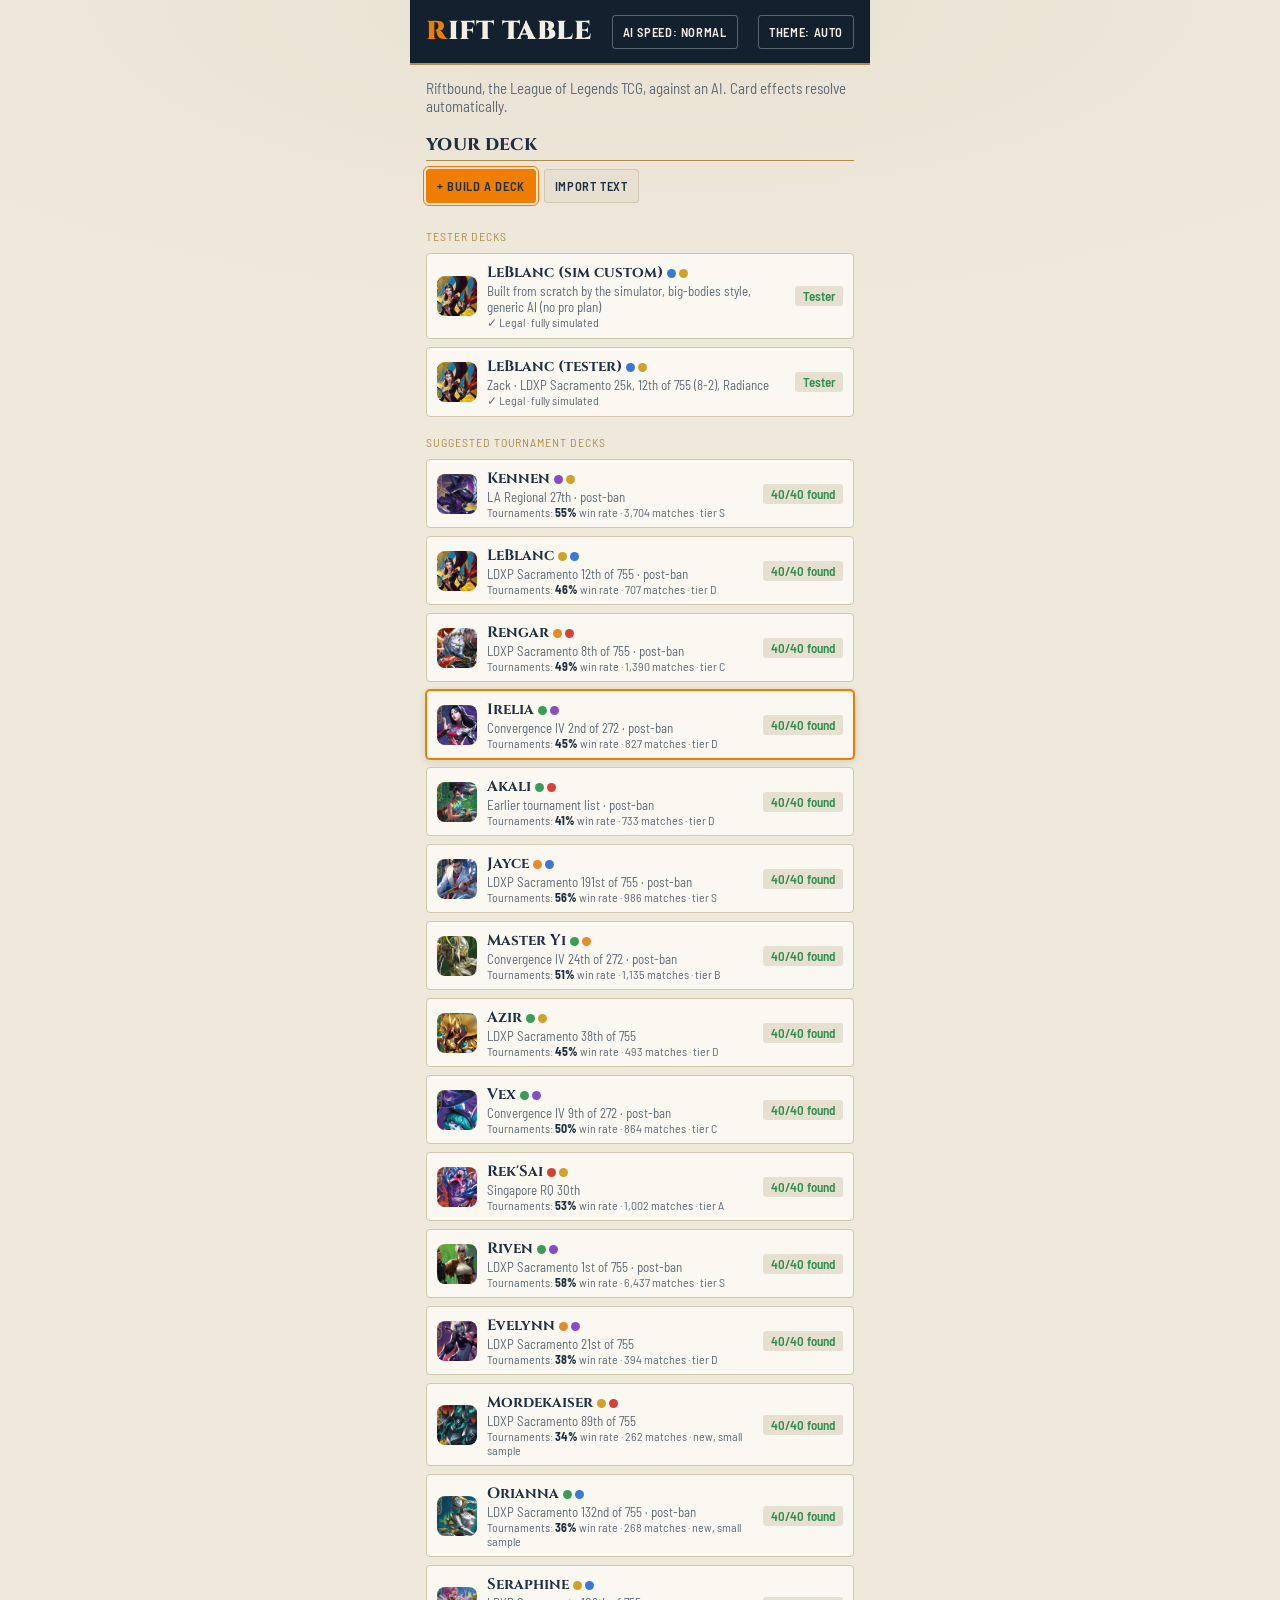
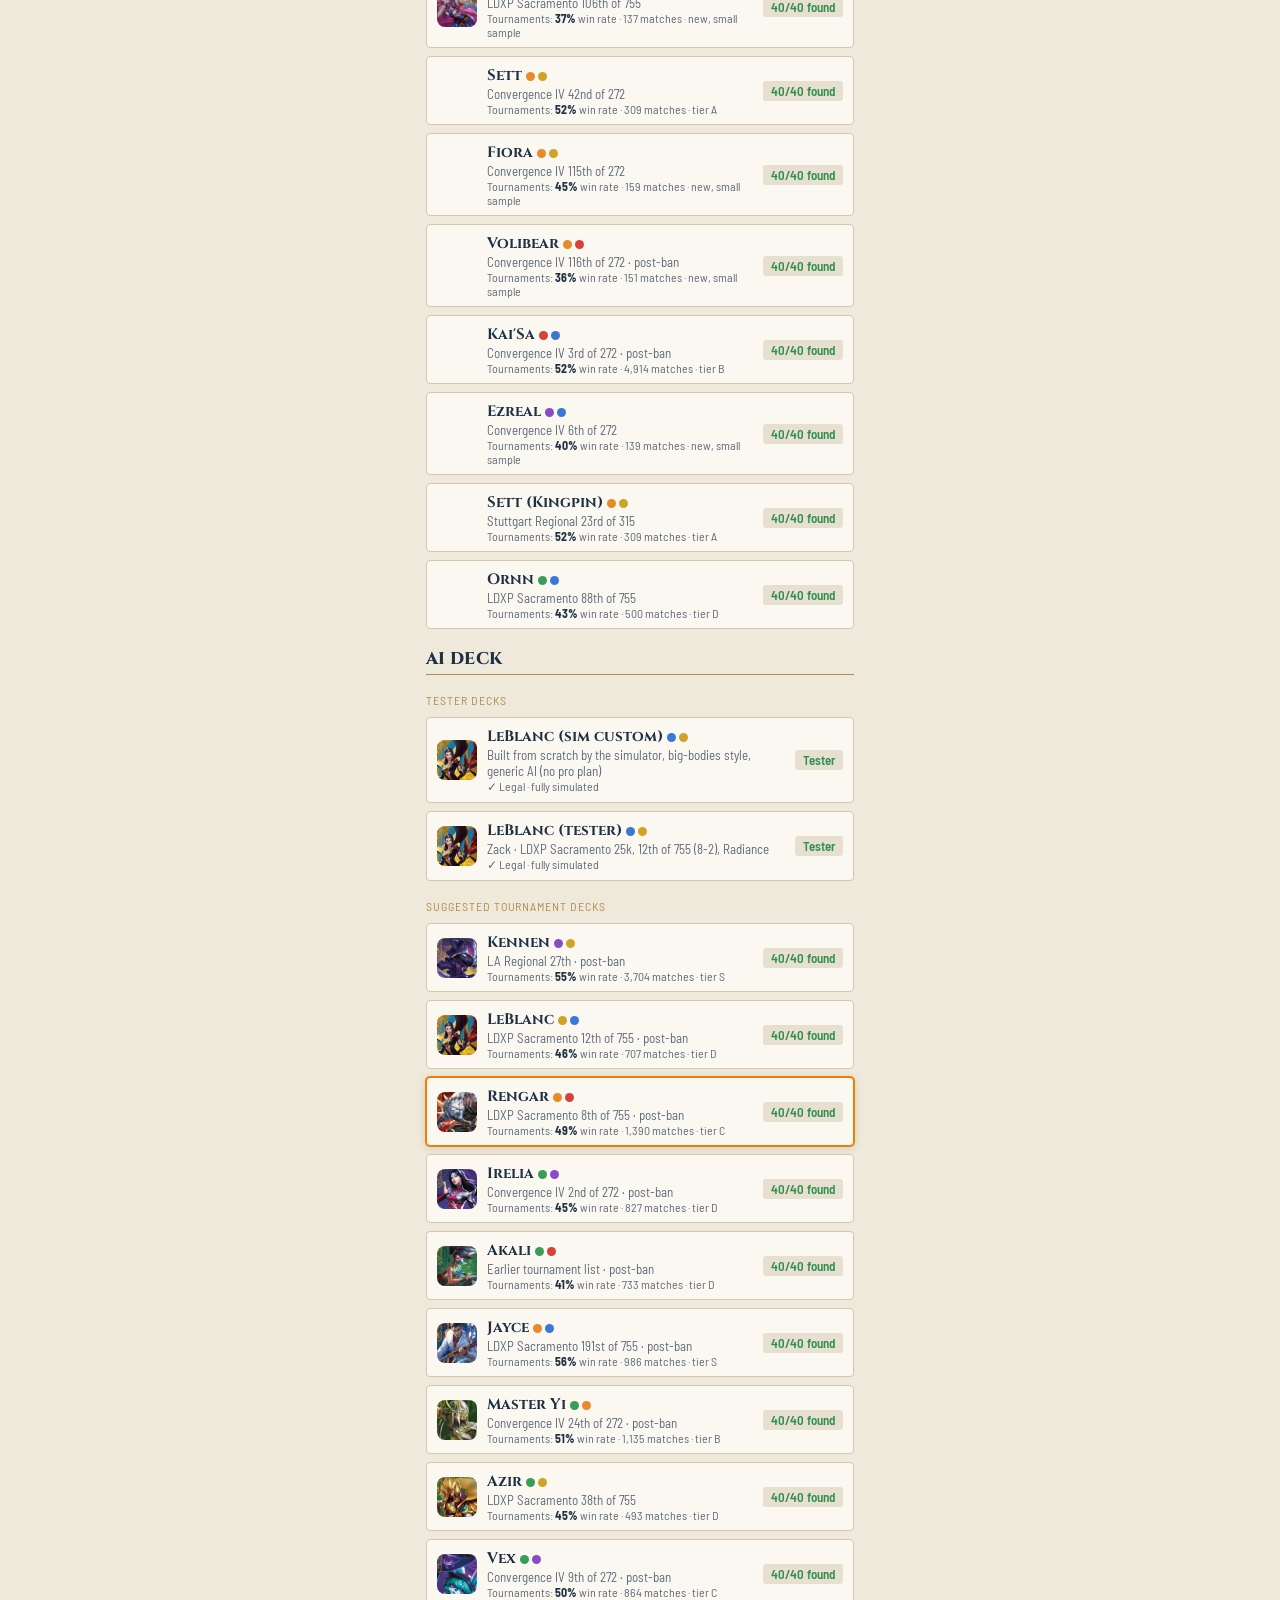
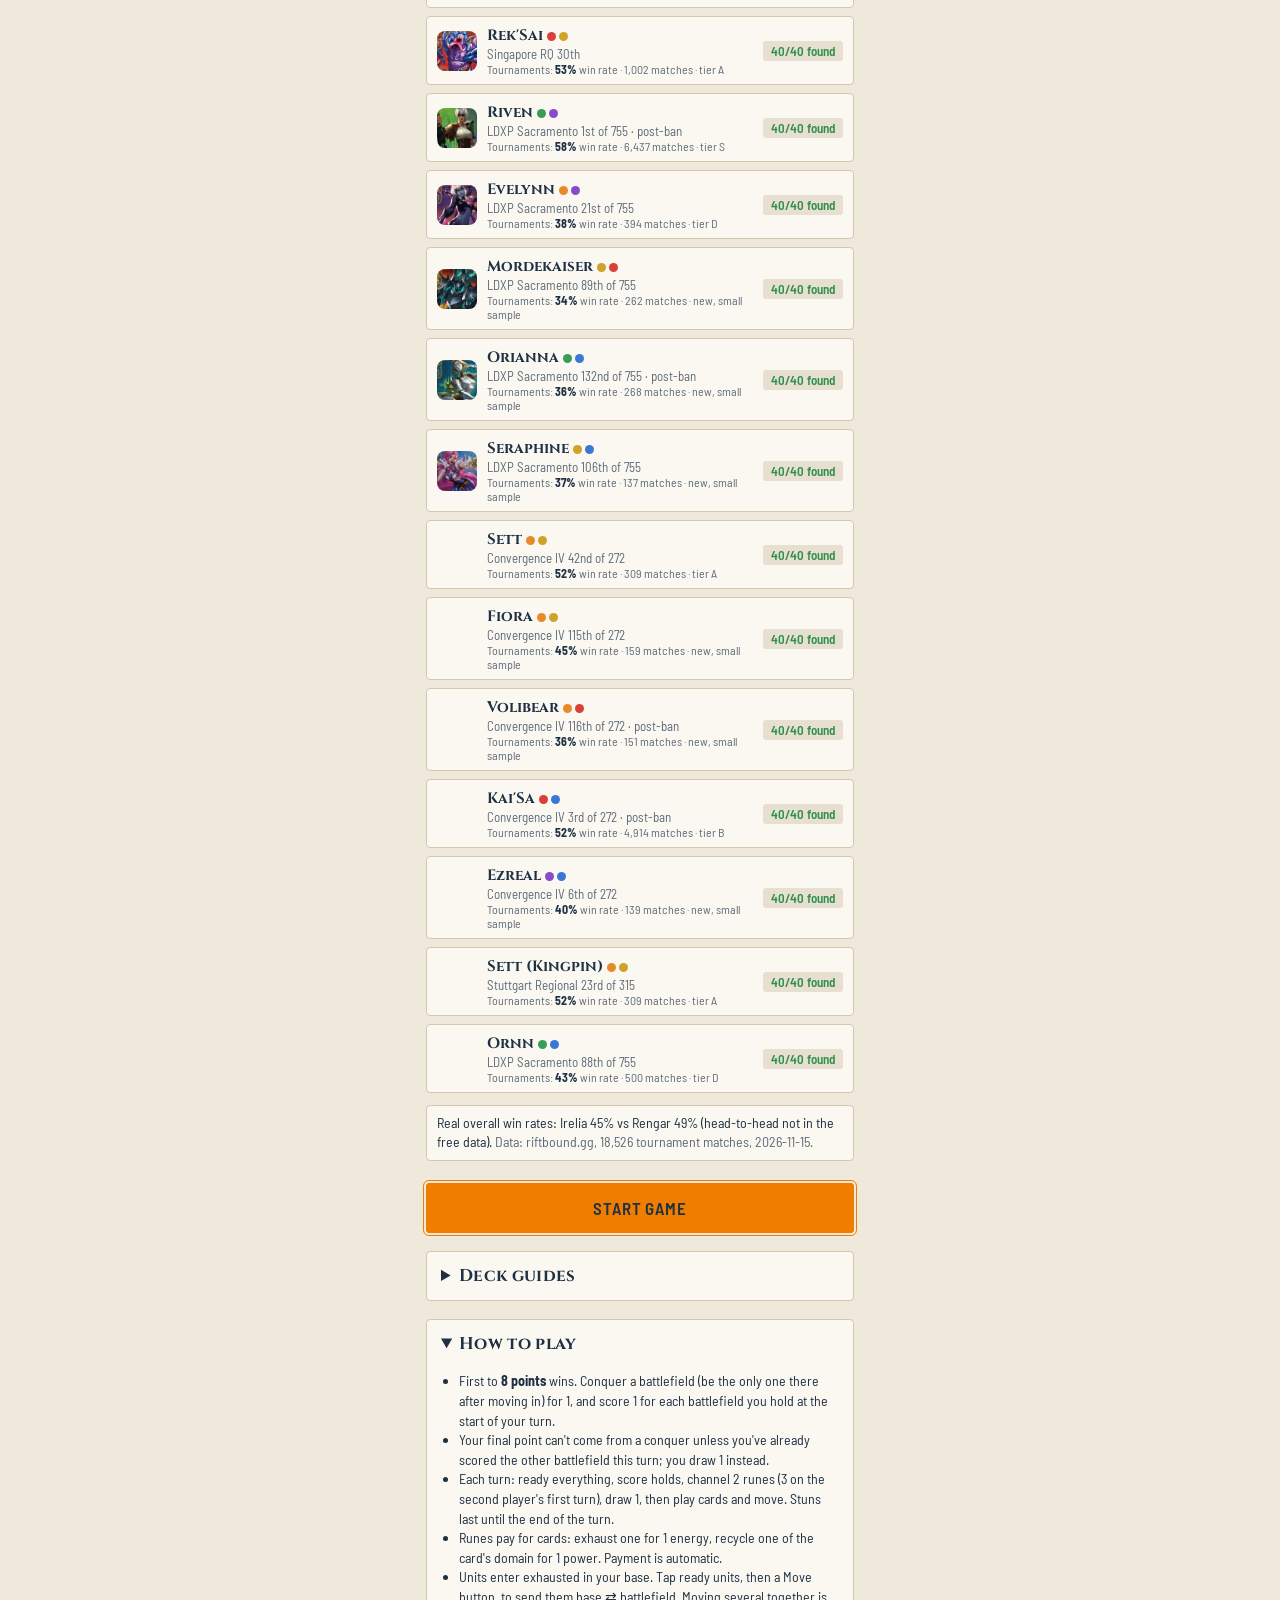
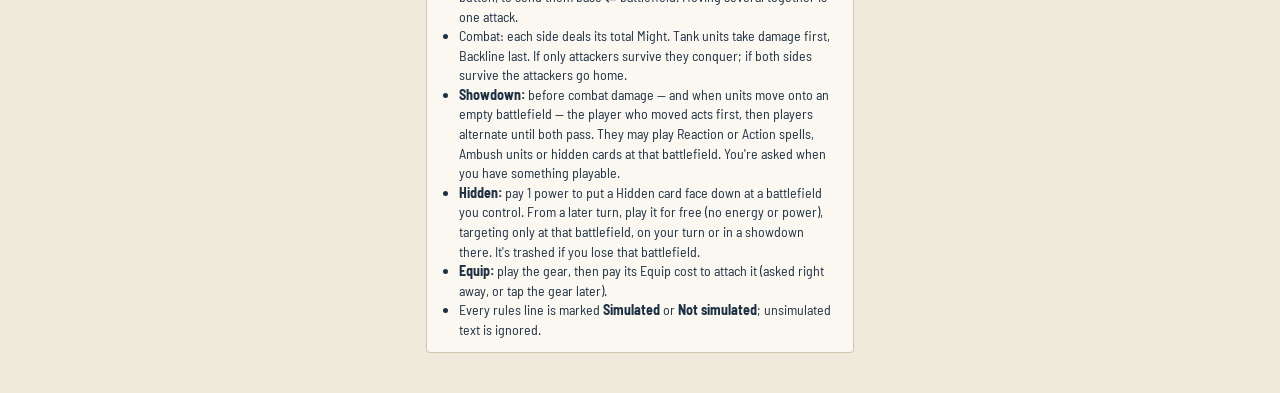
==== riftable.html @ 5464c09a "Pro guides: Ornn (new) and Vex (current list)" ====
<!doctype html>
<html lang="en">
<head>
<meta charset="utf-8">
<meta name="viewport" content="width=device-width, initial-scale=1, viewport-fit=cover">
<meta name="color-scheme" content="light dark">
<title>Rift Table</title>
<link rel="preconnect" href="https://fonts.googleapis.com">
<link rel="preconnect" href="https://fonts.gstatic.com" crossorigin>
<link href="https://fonts.googleapis.com/css2?family=Barlow+Semi+Condensed:wght@400;500;600;700&family=Cinzel:wght@600;700;800;900&display=swap" rel="stylesheet">
<style>
:root {
  /* Light: parchment with Riftbound navy ink, orange call-to-action, LoL gold trim */
  --bg: #efe9dc; --panel: #fbf8f1; --panel2: #e7dfcf; --ink: #1e3043; --muted: #5d6b78; --line: #d3c7ae;
  --me: #0f8a9c; --ai: #c8324f; --accent: #ef7d00; --gold: #b08d4a; --cta-ink: #1e3043; --good: #2f8f4e; --bad: #c0392b;
  --head: #13212e; --head-ink: #f4efe4; --shadow: 0 2px 10px rgba(14,30,45,.14);
  --fury: #d8413a; --calm: #3a9d57; --mind: #3b78d6; --body: #e88a2a; --chaos: #8a4bc8; --order: #cfa22a; --colorless: #8a8f98;
}
@media (prefers-color-scheme: dark) {
  :root:not([data-theme="light"]) {
    --bg: #032c3f; --panel: #0a3a52; --panel2: #10475f; --ink: #f4f1ea; --muted: #9db6c3; --line: #22566f;
    --me: #39c6dc; --ai: #f0566f; --accent: #ef7d00; --gold: #c8aa6e; --cta-ink: #1e3043; --head: #111111; --head-ink: #f9f9f9;
    --shadow: 0 2px 14px rgba(0,0,0,.45);
  }
}
:root[data-theme="dark"] {
  --bg: #032c3f; --panel: #0a3a52; --panel2: #10475f; --ink: #f4f1ea; --muted: #9db6c3; --line: #22566f;
  --me: #39c6dc; --ai: #f0566f; --accent: #ef7d00; --gold: #c8aa6e; --cta-ink: #1e3043; --head: #111111; --head-ink: #f9f9f9;
  --shadow: 0 2px 14px rgba(0,0,0,.45);
}
* { box-sizing: border-box; -webkit-tap-highlight-color: transparent; }
html, body { margin: 0; height: 100%; background: var(--bg); color: var(--ink); }
body { font-family: 'Barlow Semi Condensed', system-ui, sans-serif; font-size: 15px; overscroll-behavior: none; }
h1, h2, h3, .serif { font-family: 'Cinzel', Georgia, serif; font-weight: 800; margin: 0; text-transform: uppercase; letter-spacing: .02em; }
button { font: inherit; color: inherit; cursor: pointer; }
.hidden { display: none !important; }

/* ---------- menu ---------- */
#menu { max-width: 460px; margin: 0 auto; padding: 20px 16px 40px; }
#menu header { display: flex; align-items: center; justify-content: space-between; margin-bottom: 4px; }
#menu h1 { font-size: 34px; letter-spacing: .5px; }
#menu .sub { color: var(--muted); margin: 0 0 18px; }
#menu h2 { font-size: 19px; margin: 18px 0 8px; }
.decks { display: grid; gap: 8px; }
.deck { display: flex; align-items: center; gap: 10px; width: 100%; text-align: left; background: var(--panel); border: 2px solid var(--line); border-radius: 12px; padding: 8px 10px; }
.deck[aria-pressed="true"] { border-color: var(--accent); box-shadow: var(--shadow); }
.deck .thumb { width: 40px; height: 40px; border-radius: 8px; overflow: hidden; flex: none; }
.deck .thumb svg { width: 100%; height: 100%; display: block; }
.deck .info { flex: 1; min-width: 0; }
.deck .nm { font-weight: 700; font-size: 16px; }
.deck .lb, .fixnote { display: block; }
.deck .lb { color: var(--muted); font-size: 13px; }
.deck .ct { font-size: 13px; font-weight: 600; padding: 2px 8px; border-radius: 99px; background: var(--panel2); white-space: nowrap; }
.deck .ct.ok { color: var(--good); }
.dots { display: inline-flex; gap: 3px; vertical-align: middle; margin-left: 4px; }
.dots i { width: 9px; height: 9px; border-radius: 50%; display: inline-block; }
.btn { border: 0; border-radius: 10px; padding: 10px 14px; background: var(--panel2); font-weight: 600; min-height: 42px; }
.btn.primary { background: var(--accent); color: #1b1408; }
.btn.danger { background: var(--ai); color: #fff; }
.btn.me { background: var(--me); color: #fff; }
.btn:disabled { opacity: .45; }
.btn.small { min-height: 34px; padding: 6px 10px; font-size: 14px; }
#start { width: 100%; margin-top: 18px; font-size: 18px; min-height: 50px; }
.rules { background: var(--panel); border: 1px solid var(--line); border-radius: 12px; padding: 4px 14px; margin-top: 18px; font-size: 14px; line-height: 1.4; }
.rules ul { padding-left: 18px; margin: 8px 0; }
.rules summary { font-family: 'Cinzel', serif; font-size: 17px; padding: 8px 0; cursor: pointer; }
.fixnote { font-size: 12px; color: var(--muted); margin-top: 2px; }
#theme { min-height: 34px; }

/* ---------- game ---------- */
#game { height: 100dvh; display: flex; flex-direction: column; max-width: 520px; margin: 0 auto; }
.board { flex: 1; overflow-y: auto; padding: 6px 8px 4px; display: flex; flex-direction: column; gap: 5px; }
.strip { display: flex; align-items: center; gap: 8px; background: var(--panel); border-radius: 10px; padding: 5px 8px; border-left: 4px solid var(--c); font-size: 13px; }
.strip.ai { --c: var(--ai); } .strip.me { --c: var(--me); }
.strip .who { font-family: 'Cinzel', serif; font-size: 15px; flex: 1; min-width: 0; white-space: nowrap; overflow: hidden; text-overflow: ellipsis; }
.strip .stat { color: var(--muted); white-space: nowrap; }
.strip .stat b { color: var(--ink); }
.strip.active { box-shadow: 0 0 0 2px var(--c) inset; }
.pips { display: inline-flex; gap: 2px; }
.pips i { width: 9px; height: 9px; transform: rotate(45deg); border: 1.5px solid var(--c); display: inline-block; margin: 0 1px; }
.pips i.on { background: var(--c); }
.runes { display: flex; gap: 4px; align-items: center; min-height: 16px; padding: 0 4px; flex-wrap: wrap; }
.runes i { width: 13px; height: 13px; border-radius: 50%; display: inline-block; border: 2.5px solid var(--rc); background: var(--rc); }
.runes i.ex { background: transparent; }
.runes .lbl { font-size: 11px; color: var(--muted); margin-right: 2px; }
.zone { background: var(--panel); border-radius: 10px; padding: 4px 6px; min-height: 66px; border: 1px dashed var(--line); }
.zone .zl { font-size: 11px; color: var(--muted); text-transform: uppercase; letter-spacing: .6px; display: flex; justify-content: space-between; }
.row { display: flex; gap: 4px; flex-wrap: wrap; min-height: 50px; align-items: flex-start; }
.bfs { display: grid; grid-template-columns: 1fr 1fr; gap: 6px; }
.bf { background: var(--panel); border-radius: 12px; border: 3px solid var(--line); padding: 4px; display: flex; flex-direction: column; min-height: 170px; position: relative; }
.bf.c0 { border-color: var(--me); } .bf.c1 { border-color: var(--ai); }
.bf .bh { display: flex; align-items: center; gap: 5px; padding: 2px 2px 4px; border-bottom: 1px solid var(--line); }
.bf .bh .art { width: 22px; height: 22px; border-radius: 5px; overflow: hidden; flex: none; }
.bf .bh .art svg { width: 100%; height: 100%; display: block; }
.bf .bh .t { font-family: 'Cinzel', serif; font-size: 13px; line-height: 1.05; flex: 1; min-width: 0; overflow: hidden; text-overflow: ellipsis; white-space: nowrap; }
.bf .half { flex: 1; display: flex; flex-wrap: wrap; gap: 3px; align-content: flex-start; padding: 3px 0; min-height: 56px; }
.bf .half.mine { border-top: 1px dashed var(--line); align-content: flex-end; }
.bf .own { font-size: 10px; text-transform: uppercase; letter-spacing: .5px; padding: 1px 5px; border-radius: 99px; color: #fff; background: var(--muted); }
.bf.c0 .own { background: var(--me); } .bf.c1 .own { background: var(--ai); }
.bf.target, .bf.dest { animation: pulse 1s infinite; }

/* units */
.u { width: 50px; height: 58px; border-radius: 7px; position: relative; overflow: hidden; border: 2px solid var(--uc); background: var(--panel2); flex: none; transition: transform .15s; }
.u.mine { --uc: var(--me); } .u.theirs { --uc: var(--ai); }
.u .art { position: absolute; inset: 0; opacity: .9; }
.u .art svg { width: 100%; height: 100%; display: block; }
.u .nm { position: absolute; left: 0; right: 0; bottom: 0; font-size: 10px; line-height: 1.05; padding: 1px 2px 2px; background: rgba(0,0,0,.62); color: #fff; font-weight: 600; text-align: center; white-space: nowrap; overflow: hidden; text-overflow: ellipsis; }
.u .mt { position: absolute; right: 2px; top: 2px; background: #fff; color: #111; font-weight: 700; font-size: 13px; min-width: 18px; height: 18px; border-radius: 9px; text-align: center; line-height: 18px; padding: 0 3px; box-shadow: 0 1px 2px rgba(0,0,0,.4); }
.u .mt.up { background: #c9f2d3; } .u .mt.down { background: #f6c9c9; }
.u .dm { position: absolute; left: 2px; top: 2px; background: var(--bad); color: #fff; font-size: 11px; font-weight: 700; border-radius: 6px; padding: 0 3px; line-height: 15px; }
.u .fl { position: absolute; left: 2px; top: 19px; font-size: 11px; line-height: 1; display: flex; flex-direction: column; gap: 1px; }
.u .fl span { background: rgba(0,0,0,.6); color: #fff; border-radius: 4px; padding: 1px 2px; }
.u.ex { filter: saturate(.35) brightness(.8); transform: rotate(7deg) scale(.94); }
.u.sel { box-shadow: 0 0 0 3px var(--accent); transform: translateY(-3px); }
.u.target { animation: pulse 1s infinite; }
.gear { height: 24px; padding: 0 6px; border-radius: 6px; font-size: 11px; display: inline-flex; align-items: center; background: var(--panel2); border: 1px solid var(--line); }
@keyframes pulse { 0%,100% { box-shadow: 0 0 0 2px var(--accent); } 50% { box-shadow: 0 0 0 5px var(--accent), 0 0 14px var(--accent); } }

.legrow { display: flex; gap: 6px; }
.legbtn, .champ { flex: 1; display: flex; align-items: center; gap: 6px; background: var(--panel); border: 1px solid var(--line); border-radius: 10px; padding: 4px 6px; min-height: 42px; text-align: left; }
.legbtn .art, .champ .art { width: 30px; height: 30px; border-radius: 6px; overflow: hidden; flex: none; }
.legbtn .art svg, .champ .art svg { width: 100%; height: 100%; display: block; }
.legbtn .t, .champ .t { font-size: 13px; line-height: 1.1; min-width: 0; }
.legbtn .t b, .champ .t b { display: block; white-space: nowrap; overflow: hidden; text-overflow: ellipsis; }
.legbtn .t small, .champ .t small { color: var(--muted); }
.legbtn.ex { opacity: .55; }
.legbtn.can { border-color: var(--accent); }
.champ.empty { opacity: .5; }
.ticker { font-size: 13px; color: var(--muted); white-space: nowrap; overflow: hidden; text-overflow: ellipsis; padding: 0 4px; min-height: 18px; }

/* hand */
.hand { display: flex; gap: 6px; overflow-x: auto; padding: 6px 8px; background: var(--panel); border-top: 1px solid var(--line); scroll-snap-type: x proximity; min-height: 132px; }
.card { width: 84px; height: 118px; flex: none; border-radius: 9px; overflow: hidden; position: relative; background: var(--panel2); border: 2px solid var(--line); scroll-snap-align: start; padding: 0; text-align: left; }
.card.can { border-color: var(--accent); box-shadow: 0 0 8px color-mix(in srgb, var(--accent) 60%, transparent); }
.card .art { height: 58px; }
.card .art svg { width: 100%; height: 100%; display: block; }
.card .cost { position: absolute; left: 3px; top: 3px; width: 22px; height: 22px; border-radius: 50%; background: #fff; color: #111; font-weight: 700; text-align: center; line-height: 22px; font-size: 14px; box-shadow: 0 1px 3px rgba(0,0,0,.4); }
.card .pw { position: absolute; left: 6px; top: 27px; display: flex; flex-direction: column; gap: 2px; }
.card .pw i { width: 10px; height: 10px; border-radius: 50%; border: 1.5px solid #fff; display: block; }
.card .nm { font-size: 12px; font-weight: 700; line-height: 1.1; padding: 3px 5px 0; height: 30px; overflow: hidden; }
.card .ty { font-size: 10px; color: var(--muted); padding: 0 5px; text-transform: uppercase; letter-spacing: .4px; }
.card .mt { position: absolute; right: 4px; bottom: 4px; font-weight: 700; font-size: 14px; }
.hand .empty { color: var(--muted); align-self: center; padding: 0 8px; }

/* action bar */
.actions { display: flex; gap: 6px; padding: 6px 8px calc(6px + env(safe-area-inset-bottom)); background: var(--panel); border-top: 1px solid var(--line); align-items: center; min-height: 56px; }
.actions .msg { flex: 1; font-size: 14px; line-height: 1.15; min-width: 0; }
.actions .grow { flex: 1; }
.actions .scroll { display: flex; gap: 6px; overflow-x: auto; flex: 1; }
.actions .scroll .btn { white-space: nowrap; }

/* sheet */
#scrim { position: fixed; inset: 0; background: rgba(0,0,0,.42); z-index: 20; }
#sheet { position: fixed; left: 0; right: 0; bottom: 0; z-index: 21; max-width: 520px; margin: 0 auto; background: var(--panel); border-radius: 18px 18px 0 0; box-shadow: 0 -6px 30px rgba(0,0,0,.3); max-height: 82dvh; display: flex; flex-direction: column; animation: up .18s ease-out; }
@keyframes up { from { transform: translateY(40px); opacity: .4; } }
#sheet .grab { width: 40px; height: 4px; background: var(--line); border-radius: 2px; margin: 8px auto 2px; }
#sheet .body { overflow-y: auto; padding: 4px 16px 16px; }
#sheet .foot { display: flex; gap: 8px; padding: 10px 16px calc(12px + env(safe-area-inset-bottom)); border-top: 1px solid var(--line); flex-wrap: wrap; }
#sheet .foot .btn { flex: 1; }
#sheet h2 { font-size: 22px; margin: 6px 0 4px; }
.banner { height: 70px; border-radius: 10px; overflow: hidden; margin: 6px 0 8px; }
.banner svg { width: 100%; height: 100%; display: block; }
.chips { display: flex; gap: 5px; flex-wrap: wrap; margin: 4px 0; }
.chip { font-size: 12px; padding: 2px 8px; border-radius: 99px; background: var(--panel2); font-weight: 600; }
.chip.dom { color: #fff; background: var(--dc); }
.stats { display: grid; grid-template-columns: repeat(3, 1fr); gap: 6px; margin: 8px 0; }
.stats div { background: var(--panel2); border-radius: 8px; padding: 6px; text-align: center; }
.stats b { display: block; font-size: 20px; }
.stats small { color: var(--muted); font-size: 11px; text-transform: uppercase; letter-spacing: .5px; }
.lines { list-style: none; padding: 0; margin: 8px 0 0; display: grid; gap: 6px; }
.lines li { background: var(--panel2); border-radius: 8px; padding: 7px 9px; font-size: 14px; line-height: 1.3; border-left: 4px solid var(--good); }
.lines li.no { border-left-color: var(--muted); opacity: .85; }
.lines .tag { display: inline-block; font-size: 10px; font-weight: 700; text-transform: uppercase; letter-spacing: .5px; color: var(--good); margin-bottom: 2px; }
.lines li.no .tag { color: var(--muted); }
.why { color: var(--bad); font-weight: 600; font-size: 14px; width: 100%; }
.loglist { font-size: 14px; line-height: 1.35; }
.loglist div { padding: 3px 0 3px 8px; border-left: 3px solid var(--line); }
.loglist div.p0 { border-left-color: var(--me); }
.loglist div.p1 { border-left-color: var(--ai); }
.loglist div.turn { font-family: 'Cinzel', serif; color: var(--muted); border: 0; padding: 8px 0 2px; }
.kv { display: grid; grid-template-columns: auto 1fr; gap: 3px 10px; font-size: 14px; margin: 6px 0; }
.kv span:nth-child(odd) { color: var(--muted); }

/* end screen */
#end { position: fixed; inset: 0; z-index: 30; background: rgba(0,0,0,.6); display: flex; align-items: center; justify-content: center; padding: 16px; }
#end .box { background: var(--panel); border-radius: 18px; padding: 24px 20px; width: 100%; max-width: 360px; text-align: center; box-shadow: var(--shadow); }
#end h2 { font-size: 36px; margin-bottom: 4px; }
#end p { color: var(--muted); margin: 6px 0 18px; }
#end .btn { width: 100%; margin-top: 8px; }
.gear.ex { opacity: .5; }
.u.can { box-shadow: 0 0 0 2px var(--accent), 0 0 10px var(--accent); }
.gear.can { border-color: var(--accent); box-shadow: 0 0 8px var(--accent); }
.fullcard { margin: 8px auto; max-width: 240px; }
.fullcard.land { max-width: 340px; }
.fullcard img { width: 100%; display: block; border-radius: 10px; box-shadow: var(--shadow); }
.u .art img, .card .art img { filter: saturate(1.05); }
.u.hid { border-style: dashed; }
.u.back { background: repeating-linear-gradient(45deg, var(--panel2), var(--panel2) 5px, var(--line) 5px, var(--line) 10px); }
.card .cost.cheap { background: #c9f2d3; }
/* empowered */
:root { --emp: #a259ff; }
.u.emp { border-color: var(--emp); box-shadow: 0 0 0 2px var(--emp), 0 0 10px var(--emp); }
.legbtn.emp { border: 2px solid var(--emp); box-shadow: 0 0 12px var(--emp); }
.legbtn.emp .t small { color: var(--emp); font-weight: 700; }
.strip .empc { border: 0; background: transparent; padding: 0 2px; color: var(--muted); font: inherit; }
.strip .empc.on { color: var(--emp); }
.strip .empc.on b { color: var(--emp); }
.chip.empchip { background: var(--emp); color: #fff; }
.bf .bfx { font-size: 10.5px; line-height: 1.2; max-height: 2.4em; margin: 2px 2px 3px; color: var(--muted); padding: 0; display: -webkit-box; -webkit-line-clamp: 2; -webkit-box-orient: vertical; overflow: hidden; }
#toast { position: fixed; left: 50%; top: 10px; transform: translate(-50%, -80px); z-index: 40; max-width: 92vw; padding: 8px 14px; border-radius: 12px; background: var(--emp); color: #fff; font-weight: 600; font-size: 14px; box-shadow: var(--shadow); transition: transform .25s; pointer-events: none; text-align: center; }
#toast.show { transform: translate(-50%, 0); }
/* scores */
.strip .score { font-family: 'Cinzel', serif; font-size: 20px; color: var(--c); line-height: 1; }
.strip .score small { font-size: 12px; color: var(--muted); }
.bf .scored { display: flex; flex-wrap: wrap; gap: 3px; padding: 2px 0; min-height: 0; }
.bf .sc { font-size: 10px; font-weight: 700; padding: 1px 5px; border-radius: 99px; color: #fff; }
.bf .sc.p0 { background: var(--me); } .bf .sc.p1 { background: var(--ai); }
.bf .sc.hint { background: transparent; color: var(--muted); font-weight: 600; padding: 0 2px; }
#toast.pts.p0 { background: var(--me); } #toast.pts.p1 { background: var(--ai); }
#toast div + div { margin-top: 3px; padding-top: 3px; border-top: 1px solid rgba(255,255,255,.35); }
/* combat report */
.cgrid { display: grid; grid-template-columns: 1fr 1fr; gap: 8px; }
.cside { background: var(--panel2); border-radius: 10px; padding: 6px 8px; border-top: 4px solid var(--c); }
.cside.me { --c: var(--me); } .cside.ai { --c: var(--ai); }
.cside .ch { font-weight: 700; font-size: 13px; margin-bottom: 4px; }
.crow { display: grid; grid-template-columns: 1fr auto auto; gap: 0 6px; font-size: 13px; padding: 3px 0; border-bottom: 1px dashed var(--line); align-items: baseline; }
.crow .cn { grid-column: 1 / -1; font-weight: 600; white-space: nowrap; overflow: hidden; text-overflow: ellipsis; }
.crow .cm::before { content: 'Might '; color: var(--muted); font-size: 11px; }
.crow .ct { color: var(--bad); font-weight: 700; }
.crow .cd { color: var(--good); font-size: 12px; }
.crow.died .cn { text-decoration: line-through; opacity: .7; }
.crow.died .cd { color: var(--bad); font-weight: 700; }
.ctot { font-size: 13px; margin-top: 4px; }
.ctot b { font-size: 18px; color: var(--c); }
.cres { margin-top: 10px; padding: 10px 12px; border-radius: 10px; background: var(--panel2); font-weight: 700; font-size: 15px; text-align: center; }
.cres.me { background: var(--me); color: #fff; } .cres.ai { background: var(--ai); color: #fff; }
.cpts { text-align: center; margin-top: 8px; font-size: 15px; }
/* keyword badges */
.u .fl { top: 20px; left: 1px; gap: 1px; }
.u .fl .kb { font-size: 8.5px; font-weight: 800; letter-spacing: .2px; line-height: 1; padding: 1.5px 2px; border-radius: 3px; background: rgba(0,0,0,.72); color: #fff; }
.kb { display: inline-block; font-size: 10px; font-weight: 800; padding: 2px 5px; border-radius: 4px; background: var(--muted); color: #fff; letter-spacing: .3px; }
.kb.asl { background: #d8413a !important; } .kb.sh { background: #3b78d6 !important; } .kb.tank { background: #6b5b3e !important; }
.kb.stun { background: #e0b04a !important; color: #1b1408 !important; } .kb.buff, .kb.up { background: #2f8f4e !important; } .kb.down { background: #9b2d2d !important; }
.kb.gear { background: #8a6d3b !important; } .kb.emp { background: var(--emp) !important; } .kb.dfl, .kb.gank, .kb.back { background: #555a66 !important; }
.u .fl .kb.more { background: rgba(0,0,0,.72) !important; }
.khs { display: grid; gap: 4px; margin: 6px 0; font-size: 13px; }
.kh .kb { margin-right: 4px; }
.fp { font-size: 12px; padding: 1px 5px; border-radius: 6px; margin-left: 4px; background: rgba(0,0,0,.25); }
.fp.good { background: #2f8f4e; } .fp.bad { background: #9b2d2d; } .fp.even { background: #8a6d3b; }
#end .tips { text-align: left; background: var(--panel2); border-radius: 10px; padding: 8px 12px; margin: 0 0 12px; font-size: 14px; line-height: 1.35; }
#end .tips ul { margin: 4px 0 0; padding-left: 18px; }
#end .tips li { margin: 3px 0; }
.strip .xpc { border: 0; background: transparent; padding: 0 2px; color: var(--muted); font: inherit; white-space: nowrap; }
.strip .xpc.on, .strip .xpc.on b { color: #c98a00; }
.strip .xpc small { font-size: 11px; color: var(--muted); }
#toast.xp { background: #c98a00; }
#end .box { max-height: 92dvh; overflow-y: auto; }
#end .moments { list-style: none; padding: 0; margin: 6px 0 0; display: grid; gap: 6px; }
#end .moments li { display: grid; grid-template-columns: auto auto 1fr; gap: 6px; align-items: start; font-size: 13.5px; line-height: 1.3; }
#end .moments .tn { font-weight: 800; font-size: 11px; background: var(--line); border-radius: 5px; padding: 1px 5px; margin-top: 1px; }
#end .moments .ic { font-weight: 800; }
#end .moments li.bad .ic { color: var(--bad); } #end .moments li.good .ic { color: var(--good); } #end .moments li.tip .ic { color: var(--accent); }
.deck .real { display: block; font-size: 12px; color: var(--muted); }
.deck .real b { color: var(--ink); }
#menu .matchup { font-size: 14px; line-height: 1.35; background: var(--panel); border: 1px solid var(--line); border-radius: 10px; padding: 8px 10px; margin: 12px 0 0; }
.guide { font-size: 14px; line-height: 1.4; margin: 6px 0 12px; }
.guide .gh { display: flex; gap: 6px; align-items: center; flex-wrap: wrap; font-size: 16px; }
.guide p { margin: 6px 0; }
.guide .gk { display: flex; flex-wrap: wrap; gap: 4px; align-items: center; font-size: 13px; }
.guide ul { margin: 6px 0; padding-left: 18px; }
.guide .gai { font-size: 13px; color: var(--muted); }
.guide .gsrc { font-size: 11px; color: var(--muted); }
#guides details { border-top: 1px solid var(--line); }
.guide .gsec { border-top: 1px solid var(--line); margin: 4px 0; }
.guide .gsec > summary { font-family: 'Barlow Semi Condensed', sans-serif; font-weight: 600; font-size: 15px; padding: 6px 0; cursor: pointer; }
.guide .gmu { background: var(--panel2, rgba(127,127,127,.08)); border-radius: 8px; padding: 6px 8px; margin: 6px 0; font-size: 13.5px; }
.guide .gph { margin: 4px 0 8px; }
.guide .gph ol { margin: 4px 0; padding-left: 20px; }
.guide li.cur { font-weight: 600; }
.guide .tq { border-left: 2px solid var(--line); padding: 2px 0 2px 8px; margin: 4px 0; }
.guide .tqq { font-weight: 600; }
.guide .tb { display: flex; gap: 6px; align-items: flex-start; margin: 3px 0 0 2px; }
.guide .tb > .tq, .guide .tb > .tl { flex: 1; min-width: 0; }
.guide .tyes, .guide .tno { flex: none; font-size: 11px; font-weight: 700; border-radius: 6px; padding: 1px 5px; margin-top: 2px; }
.guide .tyes { background: rgba(46,160,67,.16); color: #2e8b47; }
.guide .tno { background: rgba(207,63,63,.14); color: #c24040; }
.guide .tl { background: rgba(127,127,127,.08); border-radius: 6px; padding: 3px 7px; }
#guides summary { font-family: 'Barlow Semi Condensed', sans-serif; font-weight: 600; font-size: 15px; padding: 7px 0; }

/* ---------- Riftbound-inspired skin: navy/teal panels, framed orange buttons, gold trim ---------- */
body { background: radial-gradient(120% 60% at 50% 0%, color-mix(in srgb, var(--panel2) 70%, var(--bg)) 0%, var(--bg) 60%) fixed, var(--bg); }
.btn { border-radius: 3px; text-transform: uppercase; letter-spacing: .05em; font-weight: 600; font-size: 14px; border: 1px solid var(--line); background: var(--panel2); }
.btn.primary { background: var(--accent); color: var(--cta-ink); border-color: var(--accent); outline: 1px solid var(--accent); outline-offset: 2px; }
.btn.small { font-size: 12.5px; }
#start { font-size: 17px; margin-top: 22px; }
#menu header { background: var(--head); color: var(--head-ink); margin: -20px -16px 14px; padding: 14px 16px; border-bottom: 2px solid var(--gold); }
#menu header h1 { font-size: 26px; font-weight: 900; color: var(--head-ink); }
#menu header h1::first-letter { color: var(--accent); }
#menu header .btn { background: transparent; color: var(--head-ink); border-color: rgba(255,255,255,.3); }
#menu h2 { font-size: 17px; font-weight: 800; color: var(--ink); border-bottom: 1px solid var(--gold); padding-bottom: 4px; }
.deck { border-radius: 4px; border: 1px solid var(--line); background: var(--panel); }
.deck[aria-pressed="true"] { border-color: var(--accent); box-shadow: 0 0 0 1px var(--accent), var(--shadow); }
.deck .nm { font-family: 'Cinzel', serif; font-weight: 700; font-size: 15px; }
.deck .ct { border-radius: 3px; }
.rules, #menu .matchup { border-radius: 4px; border-color: var(--line); }
.rules summary, #guides summary, .guide .gsec > summary { font-family: 'Cinzel', serif; font-weight: 700; letter-spacing: .02em; }
.chip { border-radius: 3px; text-transform: uppercase; letter-spacing: .04em; font-size: 11px; }
.strip { border-radius: 4px; border: 1px solid var(--line); border-left: 4px solid var(--c); }
.strip .who, .bf .bh .t { font-weight: 700; }
.zone { border-radius: 4px; }
.bf { border-radius: 6px; border-width: 2px; box-shadow: inset 0 0 0 1px color-mix(in srgb, var(--gold) 45%, transparent); }
.bf .bh { border-bottom-color: color-mix(in srgb, var(--gold) 55%, transparent); }
.bf .own { border-radius: 3px; }
.u { border-radius: 5px; }
.card { border-radius: 6px; border: 1px solid color-mix(in srgb, var(--gold) 60%, var(--line)); }
.card.can { border: 2px solid var(--accent); }
.card .nm { font-family: 'Cinzel', serif; font-size: 11px; }
.legbtn, .champ { border-radius: 4px; border-color: color-mix(in srgb, var(--gold) 55%, var(--line)); }
.hand, .actions { background: var(--head); color: var(--head-ink); border-top: 2px solid var(--gold); }
.actions .btn:not(.primary) { background: transparent; color: var(--head-ink); border-color: rgba(255,255,255,.28); }
.hand .card { color: var(--ink); }
#sheet { border-radius: 8px 8px 0 0; border-top: 2px solid var(--gold); }
#sheet h2 { font-size: 20px; }
#end .box { border-radius: 6px; border: 1px solid var(--gold); }
#end h2 { font-weight: 900; }
.guide .tyes { background: color-mix(in srgb, var(--good) 22%, transparent); color: var(--good); }
.guide .tno { background: color-mix(in srgb, var(--bad) 20%, transparent); color: var(--bad); }
.guide .tl { background: var(--panel2); border-left: 3px solid var(--accent); border-radius: 3px; }
.guide .tq { border-left-color: color-mix(in srgb, var(--gold) 60%, var(--line)); }
.guide .gmu { border-left: 3px solid var(--accent); border-radius: 3px; }

/* ---------- drag a unit ---------- */
.u.drag { touch-action: none; cursor: grab; }
.u.lifting { opacity: .3; filter: grayscale(.6); }
.u.ghost { position: fixed; z-index: 50; pointer-events: none; margin: 0; transform: scale(1.18) rotate(-4deg); box-shadow: 0 14px 28px rgba(0,0,0,.45), 0 0 0 2px var(--accent); transition: transform .12s ease-out; cursor: grabbing; }
.u.ghost.drop { transform: scale(.92); opacity: 0; transition: transform .16s ease-in, opacity .16s ease-in; }
.u.ghost.back { transform: scale(1); transition: left .2s ease-out, top .2s ease-out, transform .2s ease-out; }
.u.land { animation: land .4s ease-out; }
@keyframes land { 0% { transform: translateY(-10px) scale(1.15); box-shadow: 0 10px 20px rgba(0,0,0,.4); } 60% { transform: translateY(1px) scale(.97); } 100% { transform: none; } }
.bf.over, .zone.over { animation: none; box-shadow: 0 0 0 3px var(--accent), 0 0 22px color-mix(in srgb, var(--accent) 70%, transparent); background: color-mix(in srgb, var(--accent) 12%, var(--panel)); }
/* ---------- choose between cards ---------- */
.picks { display: grid; grid-template-columns: repeat(3, 1fr); gap: 8px; margin: 8px 0 4px; }
.pick { position: relative; padding: 0; border: 2px solid var(--line); border-radius: 6px; background: var(--panel2); overflow: hidden; display: flex; flex-direction: column; text-align: center; }
.pick img { width: 100%; aspect-ratio: 744 / 1039; object-fit: cover; display: block; }
.pick .noimg { aspect-ratio: 744 / 1039; display: flex; align-items: center; justify-content: center; padding: 6px; font-weight: 700; }
.pick .pl { font-size: 11.5px; line-height: 1.15; padding: 4px 3px; font-weight: 600; }
.pick.sug { border-color: var(--accent); }
.pick .pt { position: absolute; top: 4px; left: 4px; background: var(--accent); color: var(--cta-ink); font-size: 10px; font-weight: 700; text-transform: uppercase; padding: 1px 5px; border-radius: 3px; }
.pick:active { transform: scale(.97); }
.u img, .card img, .pick img { -webkit-user-drag: none; user-select: none; }
.u { user-select: none; -webkit-user-select: none; -webkit-touch-callout: none; }
.pick.off { opacity: .55; filter: grayscale(.7); }
.pick .pt.no { background: var(--panel); color: var(--ink); border: 1px solid var(--line); }
/* ---------- my decks + deck builder ---------- */
.decktools { display: flex; gap: 8px; margin: 0 0 8px; }
.deckgroup { font-size: 12px; text-transform: uppercase; letter-spacing: .08em; color: var(--gold); margin: 10px 0 2px; }
.deckrow { display: flex; gap: 6px; align-items: stretch; }
.deckrow .deck { flex: 1; min-width: 0; }
#builder { max-width: 560px; margin: 0 auto; padding: 0 12px 40px; }
.bhead { display: flex; gap: 8px; align-items: center; position: sticky; top: 0; z-index: 5; background: var(--head); margin: 0 -12px; padding: 10px 12px; border-bottom: 2px solid var(--gold); }
.bhead input { flex: 1; min-width: 0; font: inherit; font-family: 'Cinzel', serif; font-weight: 700; font-size: 16px; background: transparent; color: var(--head-ink); border: 1px solid rgba(255,255,255,.25); border-radius: 3px; padding: 6px 8px; }
.bhead .btn:not(.primary) { background: transparent; color: var(--head-ink); border-color: rgba(255,255,255,.3); }
.bstat { display: flex; flex-wrap: wrap; gap: 6px; margin: 10px 0 6px; font-size: 13px; font-weight: 600; }
.bstat span { padding: 2px 8px; border-radius: 3px; background: var(--panel2); }
.bstat .ok { color: var(--good); } .bstat .bad { color: var(--bad); } .bstat .warn { color: var(--accent); }
.bnote { background: var(--panel); border-left: 3px solid var(--accent); padding: 6px 10px; font-size: 13.5px; margin: 6px 0; border-radius: 3px; }
.bissues { font-size: 13.5px; color: var(--bad); margin: 4px 0 8px; padding-left: 18px; }
.btabs { display: flex; gap: 4px; overflow-x: auto; border-bottom: 1px solid var(--line); margin: 6px 0 10px; }
.btab { border: 0; background: none; padding: 8px 10px; font-weight: 700; text-transform: uppercase; letter-spacing: .04em; font-size: 12.5px; color: var(--muted); border-bottom: 3px solid transparent; white-space: nowrap; }
.btab.on { color: var(--ink); border-bottom-color: var(--accent); }
.bsearch { width: 100%; font: inherit; padding: 9px 10px; border: 1px solid var(--line); border-radius: 3px; background: var(--panel); color: var(--ink); margin-bottom: 8px; }
.bfilters { display: flex; flex-wrap: wrap; gap: 5px; margin-bottom: 6px; align-items: center; }
.bfilters .sep { width: 8px; }
.chip.bfil { border: 1px solid var(--line); background: var(--panel); color: var(--ink); cursor: pointer; }
.chip.bfil.on { background: var(--accent); color: var(--cta-ink); border-color: var(--accent); }
.bhint { font-size: 13px; color: var(--muted); margin: 4px 0 8px; }
.bgrid { display: grid; grid-template-columns: repeat(3, 1fr); gap: 8px; }
.bgrid.land { grid-template-columns: repeat(2, 1fr); }
.btile { position: relative; display: flex; flex-direction: column; padding: 0; border: 2px solid var(--line); border-radius: 6px; background: var(--panel2); overflow: hidden; text-align: center; color: var(--ink); }
.btile.on { border-color: var(--accent); box-shadow: 0 0 0 1px var(--accent); }
.btile:disabled { opacity: .45; }
.btile img, .btile .noimg { width: 100%; aspect-ratio: 744 / 1039; object-fit: cover; display: block; }
.btile img.land, .bgrid.land .noimg { aspect-ratio: 1039 / 744; }
.btile .noimg { display: flex; align-items: center; justify-content: center; padding: 6px; font-size: 12px; font-weight: 700; }
.btile .bimg { padding: 0; border: 0; background: none; position: relative; display: block; }
.btile .bn { font-size: 11.5px; line-height: 1.15; padding: 4px 3px 2px; font-weight: 600; }
.btile .bd { display: flex; gap: 3px; justify-content: center; padding-bottom: 4px; }
.btile .bd i, .brune i { width: 9px; height: 9px; border-radius: 50%; display: inline-block; }
.btile .bw { position: absolute; top: 4px; right: 4px; background: var(--panel); color: var(--accent); border-radius: 3px; padding: 0 4px; font-size: 12px; font-weight: 800; }
.btile .bcount { position: absolute; left: 4px; top: 4px; background: var(--accent); color: var(--cta-ink); font-weight: 800; font-size: 14px; min-width: 22px; height: 22px; border-radius: 11px; line-height: 22px; }
.bpm { display: flex; justify-content: center; align-items: center; gap: 4px; padding: 2px 4px 6px; }
.bpm button { width: 34px; height: 30px; border: 1px solid var(--line); border-radius: 3px; background: var(--panel); color: var(--ink); font-size: 18px; font-weight: 700; line-height: 1; }
.bpm button:disabled { opacity: .35; }
.bn2 { min-width: 20px; text-align: center; font-weight: 800; }
.bchosen { display: flex; gap: 12px; align-items: center; background: var(--panel); border: 1px solid var(--line); border-radius: 6px; padding: 8px; margin-bottom: 8px; }
.bchosen .bthumb { width: 70px; flex: none; }
.bchosen .bthumb img { width: 100%; border-radius: 4px; display: block; }
.bruners { display: grid; gap: 8px; }
.brune { display: flex; align-items: center; gap: 8px; background: var(--panel); border: 1px solid var(--line); border-radius: 4px; padding: 6px 10px; }
.brune b { flex: 1; } .brune .bpm { padding: 0; }
.blist { display: grid; gap: 4px; }
.brow { display: flex; align-items: center; gap: 8px; background: var(--panel); border: 1px solid var(--line); border-radius: 4px; padding: 4px 6px; }
.brow .bc { width: 24px; height: 24px; border-radius: 12px; background: var(--panel2); text-align: center; line-height: 24px; font-weight: 800; font-size: 13px; flex: none; }
.brow .bname { flex: 1; min-width: 0; text-align: left; border: 0; background: none; color: var(--ink); font: inherit; font-weight: 600; padding: 4px 0; }
.brow .bpm { padding: 0; } .bw2 { color: var(--accent); }
#builder textarea { width: 100%; font: 13px/1.4 ui-monospace, Menlo, monospace; background: var(--panel); color: var(--ink); border: 1px solid var(--line); border-radius: 3px; padding: 8px; margin: 4px 0 8px; }
#builder h3 { font-family: 'Cinzel', serif; font-size: 15px; margin: 14px 0 6px; }
#sheet textarea { font: 13px/1.4 ui-monospace, Menlo, monospace; background: var(--panel); color: var(--ink); border: 1px solid var(--line); border-radius: 3px; padding: 8px; }
.btile .bban { position: absolute; left: 4px; bottom: 6px; background: var(--bad); color: #fff; font-size: 10px; font-weight: 800; text-transform: uppercase; padding: 1px 5px; border-radius: 3px; }

/* ---------- pro coach ---------- */
.grade { display: inline-grid; place-items: center; min-width: 26px; height: 26px; padding: 0 6px; border-radius: 6px; font-family: 'Cinzel', Georgia, serif; font-weight: 800; font-size: 15px; color: #10202c; }
.gA { background: #4cc27a; } .gB { background: #9bd06a; } .gC { background: #f2c14e; } .gD { background: #f0904f; } .gF { background: #f0566f; } .g– { background: var(--panel2); color: var(--muted); }
.gradebar { display: grid; grid-template-columns: repeat(5, 1fr); gap: 4px; margin: 8px 0 4px; text-align: center; }
.gradebar small { display: block; font-size: 11px; color: var(--muted); margin-top: 2px; }
#end .drill { margin: 8px 0 2px; color: var(--ink); font-size: 13.5px; text-align: left; }
.coach h2 { margin-bottom: 6px; }
.coach h3 { margin: 14px 0 6px; font-size: 15px; }
.coachhead { display: flex; align-items: center; gap: 8px; margin: 0 0 2px; }
.coachhead .grade { min-width: 36px; height: 36px; font-size: 22px; }
.coachsub { color: var(--muted); font-size: 13px; margin: 2px 0 8px; }
.coachchart { width: 100%; height: auto; display: block; margin-top: 8px; }
.coachchart .cg { stroke: var(--line, rgba(255,255,255,.15)); stroke-width: 1; }
.coachchart .ct { fill: var(--muted); font-size: 10px; }
.coachchart .cl { fill: none; stroke-width: 2.5; stroke-linejoin: round; }
.coachchart .cl.me { stroke: var(--me, #39c6dc); } .coachchart .cl.ai { stroke: var(--ai, #f0566f); }
.coachlegend { display: flex; gap: 14px; font-size: 12px; color: var(--muted); }
.coachlegend .me { color: var(--me, #39c6dc); } .coachlegend .ai { color: var(--ai, #f0566f); }
.drills { margin: 0; padding-left: 20px; font-size: 14px; line-height: 1.4; } .drills li { margin: 4px 0; }
.coach details { background: var(--panel2); border-radius: 10px; padding: 8px 10px; margin: 8px 0; }
.coach summary { cursor: pointer; font-weight: 700; display: flex; align-items: center; gap: 8px; }
.coachlist { list-style: none; padding: 0; margin: 8px 0 0; display: grid; gap: 6px; font-size: 14px; line-height: 1.35; }
.coachlist li { display: grid; grid-template-columns: 18px 1fr; gap: 6px; }
.coachlist li.good .ic { color: #4cc27a; } .coachlist li.bad .ic { color: #f0566f; } .coachlist li.info .ic { color: var(--muted); }
.coachnote { font-size: 13px; color: var(--muted); margin: 8px 0 0; line-height: 1.4; }

/* ---------- Riftbound playmat ---------- */
/* Recreates the feel of the official tournament mat (dark arcane field, gold-trimmed zones, engraved labels);
   battlefields show their own card art. Same mat in both themes so card art always reads well. */
#game {
  --mat: #071c2a; --mat2: #0c2b3f; --matline: rgba(200,170,110,.55); --matink: #e9dfc7; --matmuted: #a99d82;
  background:
    radial-gradient(ellipse 70% 38% at 50% 47%, rgba(57,198,220,.16), transparent 70%),
    radial-gradient(ellipse 120% 60% at 50% -10%, rgba(240,86,111,.14), transparent 60%),
    radial-gradient(ellipse 120% 60% at 50% 110%, rgba(57,198,220,.14), transparent 60%),
    url("data:image/svg+xml,%3Csvg xmlns='http://www.w3.org/2000/svg' width='240' height='240' viewBox='0 0 240 240'%3E%3Cg fill='none' stroke='%23c8aa6e' stroke-opacity='.07'%3E%3Ccircle cx='120' cy='120' r='100'/%3E%3Ccircle cx='120' cy='120' r='70'/%3E%3Cpath d='M120 20 L207 170 L33 170 Z'/%3E%3Cpath d='M120 220 L33 70 L207 70 Z'/%3E%3C/g%3E%3C/svg%3E") center / 240px,
    linear-gradient(180deg, var(--mat2), var(--mat) 45%, var(--mat2));
  color: var(--matink);
}
#game .board { position: relative; }
#game .strip { background: rgba(4,16,25,.72); border: 1px solid var(--matline); border-left: 4px solid var(--c); }
#game .strip .stat { color: var(--matmuted); } #game .strip .stat b { color: var(--matink); }
#game .strip .who, #game .strip .score { font-family: 'Cinzel', Georgia, serif; }
#game .zone.base { background: linear-gradient(180deg, rgba(4,16,25,.55), rgba(4,16,25,.35)); border: 1px solid var(--matline); border-radius: 12px; position: relative; }
#game .zone.base::before { content: ''; position: absolute; inset: 3px; border: 1px dashed rgba(200,170,110,.28); border-radius: 9px; pointer-events: none; }
#game .zone .zl { color: var(--matmuted); font-family: 'Cinzel', Georgia, serif; font-weight: 700; letter-spacing: 2px; }
#game .bf { border-width: 2px; background-color: #0a2232; box-shadow: 0 6px 18px rgba(0,0,0,.45), inset 0 0 0 1px rgba(200,170,110,.35); overflow: hidden; }
#game .bf.hasart { background-image: linear-gradient(180deg, rgba(5,15,24,.55) 0%, rgba(5,15,24,.25) 22%, rgba(5,15,24,.35) 55%, rgba(5,15,24,.8) 100%), var(--bfimg); background-size: 100% 100%, auto 241%; background-position: center, 50% 34%; background-repeat: no-repeat; }
#game .bf:not(.c0):not(.c1) { border-color: var(--matline); }
#game .bf .bh { border-bottom-color: rgba(200,170,110,.35); }
#game .bf .bh .t { color: #f6ecd2; text-shadow: 0 1px 3px rgba(0,0,0,.9); }
#game .bf .bfx { color: #d9cfb6; text-shadow: 0 1px 2px rgba(0,0,0,.9); }
#game .bf .sc.hint { color: #e8d9b0; text-shadow: 0 1px 2px rgba(0,0,0,.9); }
#game .bf .half.mine { border-top-color: rgba(200,170,110,.35); }
#game .runes { color: var(--matmuted); }
#game .legbtn, #game .champ { background: rgba(4,16,25,.7); border-color: var(--matline); color: var(--matink); }
#game .legbtn b, #game .champ b { font-family: 'Cinzel', Georgia, serif; }
#game .ticker { color: var(--matmuted); }
#game .hand { background: linear-gradient(180deg, rgba(4,16,25,.0), rgba(4,16,25,.85) 30%); border-top: 1px solid var(--matline); }
#game .actions { background: rgba(4,12,20,.92); border-top: 1px solid var(--matline); }

.u.ghost .gcount { position: absolute; right: -8px; top: -8px; background: var(--accent); color: #1e3043; font-weight: 800; font-size: 13px; border-radius: 99px; padding: 1px 7px; box-shadow: 0 2px 6px rgba(0,0,0,.5); }

.runes .addp { font-size: 11px; font-weight: 700; color: #1e3043; background: var(--rc, var(--gold, #c8aa6e)); border-radius: 99px; padding: 1px 7px; margin-left: 4px; }
.runes .float { display: inline-flex; flex-wrap: wrap; align-items: center; gap: 3px; margin-left: 6px; padding: 1px 4px 1px 6px; border: 1px dashed var(--gold, #c8aa6e); border-radius: 99px; }
.runes .float .flbl { font-size: 10px; letter-spacing: .5px; text-transform: uppercase; color: var(--gold, #c8aa6e); font-weight: 700; }
.runes .float .addp { margin-left: 0; }
#game .gear { background: rgba(4,16,25,.78); color: var(--matink); border-color: var(--matline); font-weight: 600; }

</style>
</head>
<body>
<main id="menu">
  <header><h1>Rift Table</h1><button class="btn small" id="speed">AI speed: normal</button><button class="btn small" id="theme">Theme: auto</button></header>
  <p class="sub">Riftbound, the League of Legends TCG, against an AI. Card effects resolve automatically.</p>
  <h2>Your deck</h2>
  <div class="decks" id="decks-mine"></div>
  <h2>AI deck</h2>
  <div class="decks" id="decks-ai"></div>
  <p class="matchup" id="matchup"></p>
  <button class="btn primary" id="start">Start game</button>
  <details class="rules">
    <summary>Deck guides</summary>
    <p style="font-size:13px;color:var(--muted)">How pros play each deck: a turn-by-turn decision tree, mulligan, combat rules and matchups, researched from tournament reports, deck techs and guides. The AI follows the same plan.</p>
    <div id="guides"></div>
  </details>
  <details class="rules" open>
    <summary>How to play</summary>
    <ul>
      <li>First to <b>8 points</b> wins. Conquer a battlefield (be the only one there after moving in) for 1, and score 1 for each battlefield you hold at the start of your turn.</li>
      <li>Your final point can't come from a conquer unless you've already scored the other battlefield this turn; you draw 1 instead.</li>
      <li>Each turn: ready everything, score holds, channel 2 runes (3 on the second player's first turn), draw 1, then play cards and move. Stuns last until the end of the turn.</li>
      <li>Runes pay for cards: exhaust one for 1 energy, recycle one of the card's domain for 1 power. Payment is automatic.</li>
      <li>Units enter exhausted in your base. Tap ready units, then a Move button, to send them base ⇄ battlefield. Moving several together is one attack.</li>
      <li>Combat: each side deals its total Might. Tank units take damage first, Backline last. If only attackers survive they conquer; if both sides survive the attackers go home.</li>
      <li><b>Showdown:</b> before combat damage — and when units move onto an empty battlefield — the player who moved acts first, then players alternate until both pass. They may play Reaction or Action spells, Ambush units or hidden cards at that battlefield. You're asked when you have something playable.</li>
      <li><b>Hidden:</b> pay 1 power to put a Hidden card face down at a battlefield you control. From a later turn, play it for free (no energy or power), targeting only at that battlefield, on your turn or in a showdown there. It's trashed if you lose that battlefield.</li>
      <li><b>Equip:</b> play the gear, then pay its Equip cost to attach it (asked right away, or tap the gear later).</li>
      <li>Every rules line is marked <b>Simulated</b> or <b>Not simulated</b>; unsimulated text is ignored.</li>
    </ul>
  </details>
</main>
<main id="builder" class="hidden"></main>
<div id="game" class="hidden">
  <div class="board" id="board"></div>
  <div class="hand" id="hand"></div>
  <div class="actions" id="actions"></div>
</div>
<div id="scrim" class="hidden"></div>
<div id="sheet" class="hidden" role="dialog" aria-modal="true"></div>
<div id="end" class="hidden"></div>
<div id="toast" role="status" aria-live="polite"></div>
<script type="application/json" id="rt-cards">[{"name":"Abandon","id":"unl-131-219","energy":2,"might":null,"power":null,"type":"Spell","supertype":null,"domain":["Chaos"],"rich":"<p>[Reaction] (Play any time, even before spells and abilities resolve.)<br />Counter a spell. Return it to its owner's hand instead of putting it in their trash.<br />[Predict]. (Look at the top card of your Main Deck. You may recycle it.)<\/p>","plain":"[Reaction] (Play any time, even before spells and abilities resolve.)Counter a spell. Return it to its owner's hand instead of putting it in their trash.[Predict]. (Look at the top card of your Main Deck. You may recycle it.)","tags":[],"meta":{"alternate_art":false,"overnumbered":false,"signature":false},"img":"https://cmsassets.rgpub.io/sanity/images/dsfx7636/game_data_live/89929cfa4417c99576477793529c6808af145919-744x1039.png?accountingTag=RB","orientation":"portrait"},{"name":"Abandoned Hall","id":"unl-205-219","energy":null,"might":null,"power":null,"type":"Battlefield","supertype":null,"domain":["Colorless"],"rich":"<p>When a player plays a spell, they may give a unit they control here +1 :rb_might: this turn.<\/p>","plain":"When a player plays a spell, they may give a unit they control here +1 :rb_might: this turn.","tags":[],"meta":{"alternate_art":false,"overnumbered":false,"signature":false},"img":"https://cmsassets.rgpub.io/sanity/images/dsfx7636/game_data_live/7447b04d1e78192509e89e5ff3556368ea5c471a-1039x744.png?accountingTag=RB","orientation":"landscape"},{"name":"Acceleration Gate","id":"ven-150-166","energy":3,"might":null,"power":1,"type":"Spell","supertype":"Signature","domain":["Mind","Body"],"rich":"<p>Ready up to 4 units, gear, and/or runes.<\/p>","plain":"Ready up to 4 units, gear, and/or runes.","tags":["Jayce"],"meta":{"alternate_art":false,"overnumbered":false,"signature":false},"img":"https://cmsassets.rgpub.io/sanity/images/dsfx7636/game_data_live/31b71a16ee85cf30124fdaa2c575e709a4c83771-744x1039.png?accountingTag=RB","orientation":"portrait"},{"name":"Acceptable Losses","id":"ogn-179-298","energy":1,"might":null,"power":null,"type":"Spell","supertype":null,"domain":["Chaos"],"rich":"<p>[Action] (Play on your turn or in showdowns.)<br />Each player kills one of their gear.<\/p>","plain":"[Action] (Play on your turn or in showdowns.)Each player kills one of their gear.","tags":[],"meta":{"alternate_art":false,"overnumbered":false,"signature":false},"img":"https://cmsassets.rgpub.io/sanity/images/dsfx7636/game_data_live/b2b470bab1ae511ab9de0b1ce576e2050532a081-744x1039.png?accountingTag=RB","orientation":"portrait"},{"name":"Adaptatron","id":"ogn-056-298","energy":4,"might":3,"power":null,"type":"Unit","supertype":null,"domain":["Calm"],"rich":"<p>When I conquer, you may kill a gear. If you do, buff me. (If I don't have a buff, I get a +1 :rb_might: buff.)<\/p>","plain":"When I conquer, you may kill a gear. If you do, buff me. (If I don't have a buff, I get a +1 :rb_might: buff.)","tags":["Mech","Piltover"],"meta":{"alternate_art":false,"overnumbered":false,"signature":false},"img":"https://cmsassets.rgpub.io/sanity/images/dsfx7636/game_data_live/a3ddb00a2a872eaceb96469739531414aa27455d-744x1039.png?accountingTag=RB","orientation":"portrait"},{"name":"Affectionate Poro","id":"ven-024-166","energy":3,"might":3,"power":null,"type":"Unit","supertype":null,"domain":["Calm"],"rich":"<p>When a combat that I was in ends, if I haven't been dealt damage this turn, draw 1.<\/p>","plain":"When a combat that I was in ends, if I haven't been dealt damage this turn, draw 1.","tags":["Poro","Noxus"],"meta":{"alternate_art":false,"overnumbered":false,"signature":false},"img":"https://cmsassets.rgpub.io/sanity/images/dsfx7636/game_data_live/aa5fdc995322af38f540629fcf695f1080a14afb-744x1039.png?accountingTag=RB","orientation":"portrait"},{"name":"Against the Odds","id":"sfd-001-221","energy":2,"might":null,"power":null,"type":"Spell","supertype":null,"domain":["Fury"],"rich":"<p>[Reaction] (Play any time, even before spells and abilities resolve.)<br />Give a friendly unit at a battlefield +2 :rb_might: this turn for each enemy unit there.<\/p>","plain":"[Reaction] (Play any time, even before spells and abilities resolve.)Give a friendly unit at a battlefield +2 :rb_might: this turn for each enemy unit there.","tags":[],"meta":{"alternate_art":false,"overnumbered":false,"signature":false},"img":"https://cmsassets.rgpub.io/sanity/images/dsfx7636/game_data_live/4c4ab0c838854ccd5d5399a045835876450287e8-744x1039.png?accountingTag=RB","orientation":"portrait"},{"name":"Ahri - Alluring","id":"pr-066-298","energy":5,"might":4,"power":1,"type":"Unit","supertype":"Champion","domain":["Calm"],"rich":"<p>When I hold, you score 1 point.<\/p>","plain":"When I hold, you score 1 point.","tags":["Ahri","Ionia"],"meta":{"alternate_art":false,"overnumbered":false,"signature":false},"img":"https://cmsassets.rgpub.io/sanity/images/dsfx7636/game_data_live/fabbcc2f83f397cf07299236a702db05a151053b-744x1039.png?accountingTag=RB","orientation":"portrait"},{"name":"Ahri - Confident","id":"rad-038","energy":4,"might":4,"power":1,"type":"Unit","supertype":"Champion","domain":["Calm"],"rich":"[Disarm] (When I attack, give an enemy unit here -1 :rb_might: this turn.)<br />When you reduce the Might of an enemy unit here by 1 or more, give me +1 :rb_might: this turn.","plain":"[Disarm] (When I attack, give an enemy unit here -1 :rb_might: this turn.) When you reduce the Might of an enemy unit here by 1 or more, give me +1 :rb_might: this turn.","tags":["Ahri","Ionia"],"meta":{"source":"riftbound.gg","set":"Radiance"},"img":"https://static.dotgg.gg/riftbound/cards/RAD-038.webp","orientation":"portrait"},{"name":"Ahri - Nine-Tailed Fox","id":"opp-255-298","energy":null,"might":null,"power":null,"type":"Legend","supertype":"Champion","domain":["Calm","Mind"],"rich":"<p>When an enemy unit attacks a battlefield you control, give it -1 :rb_might: this turn, to a minimum of 1 :rb_might:.<\/p>","plain":"When an enemy unit attacks a battlefield you control, give it -1 :rb_might: this turn, to a minimum of 1 :rb_might:.","tags":["Ahri"],"meta":{"alternate_art":false,"overnumbered":false,"signature":false},"img":"https://cmsassets.rgpub.io/sanity/images/dsfx7636/game_data_live/fbce641f5e4d8cdf2956e8ead5884b6cd3ccd90d-744x1040.png?accountingTag=RB","orientation":"portrait"},{"name":"Ahri, Inquisitive","id":"ven-sp3-006","energy":3,"might":3,"power":1,"type":"Unit","supertype":"Champion","domain":["Mind"],"rich":"<p>When I attack or defend, give an enemy unit here -2 :rb_might: this turn, to a minimum of 1 :rb_might:.<\/p>","plain":"When I attack or defend, give an enemy unit here -2 :rb_might: this turn, to a minimum of 1 :rb_might:.","tags":["Ahri","Ionia"],"meta":{"alternate_art":false,"overnumbered":false,"signature":false},"img":"https://cmsassets.rgpub.io/sanity/images/dsfx7636/game_data_live/e8d1993018d8317494cbaab4e4dd738c2e80740d-744x1039.png?accountingTag=RB","orientation":"portrait"},{"name":"Akali - Brash","id":"rad-015","energy":5,"might":5,"power":1,"type":"Unit","supertype":"Champion","domain":["Fury"],"rich":"The first time I move each turn, [Add] :rb_energy_1::rb_rune_rainbow:.<br />The second time I move each turn, banish the top card of your Main Deck. Until your next Ending Phase, you may play that card. (You still pay its costs.)","plain":"The first time I move each turn, [Add] :rb_energy_1::rb_rune_rainbow:. The second time I move each turn, banish the top card of your Main Deck. Until your next Ending Phase, you may play that card. (You still pay its costs.)","tags":["Akali","Ionia"],"meta":{"source":"riftbound.gg","set":"Radiance"},"img":"https://static.dotgg.gg/riftbound/cards/RAD-015.webp","orientation":"portrait"},{"name":"Akali - Rogue Assassin","id":"ven-139-166","energy":null,"might":null,"power":null,"type":"Legend","supertype":null,"domain":["Fury","Calm"],"rich":"<p>[Empower] :rb_energy_3::rb_rune_rainbow: (:rb_energy_3::rb_rune_rainbow:: Empower this. Use only if not Empowered.)<br />[Action][&gt;] :rb_exhaust:: If it's your turn, move a friendly unit in a showdown to base and if I'm [Empowered], ready it.<\/p>","plain":"[Empower] :rb_energy_3::rb_rune_rainbow: (:rb_energy_3::rb_rune_rainbow:: Empower this. Use only if not Empowered.)[Action][&gt;] :rb_exhaust:: If it's your turn, move a friendly unit in a showdown to base and if I'm [Empowered], ready it.","tags":["Akali"],"meta":{"alternate_art":false,"overnumbered":false,"signature":false},"img":"https://cmsassets.rgpub.io/sanity/images/dsfx7636/game_data_live/0d53b477ed43fb9bbed84858443a606b2b51a2b5-744x1039.png?accountingTag=RB","orientation":"portrait"},{"name":"Akali, Deadly Weapon","id":"ven-021a-166","energy":3,"might":3,"power":null,"type":"Unit","supertype":"Champion","domain":["Fury"],"rich":"<p>[Empower] :rb_energy_2::rb_rune_fury:<br />When I move, you may deal 1 to a unit at a battlefield I moved to or from. If I'm [Empowered], deal 2 instead.<br />[Empowered][&gt;] I have +1 :rb_might:..<\/p>","plain":"[Empower] :rb_energy_2::rb_rune_fury:When I move, you may deal 1 to a unit at a battlefield I moved to or from. If I'm [Empowered], deal 2 instead.[Empowered][&gt;] I have +1 :rb_might:..","tags":["Akali"],"meta":{"alternate_art":false,"overnumbered":false,"signature":false},"img":"https://cmsassets.rgpub.io/sanity/images/dsfx7636/game_data_live/92d8ad4bc4724da89f32348f290600f632f24e9e-744x1039.png?accountingTag=RB","orientation":"portrait"},{"name":"Akali, Silent","id":"ven-038-166","energy":4,"might":4,"power":1,"type":"Unit","supertype":"Champion","domain":["Calm"],"rich":"<p>I can't be chosen by enemy spells and abilities unless I'm in combat.<br />When I move to a battlefield, give me +2 :rb_might: this turn.<\/p>","plain":"I can't be chosen by enemy spells and abilities unless I'm in combat.When I move to a battlefield, give me +2 :rb_might: this turn.","tags":["Ionia","Akali"],"meta":{"alternate_art":false,"overnumbered":false,"signature":false},"img":"https://cmsassets.rgpub.io/sanity/images/dsfx7636/game_data_live/f1a4d73853194a3dde02c51b083d197af89d2bda-744x1039.png?accountingTag=RB","orientation":"portrait"},{"name":"Akshan - Mischievous","id":"sfd-109-221","energy":4,"might":4,"power":null,"type":"Unit","supertype":"Champion","domain":["Body"],"rich":"<p>[Weaponmaster]<br />You may pay :rb_rune_body::rb_rune_body: as an additional cost to play me.<br />When you play me, if you paid the additional cost, move an enemy gear to your base. You control it until I leave the board. If it's an Equipment, attach it to me.<\/p>","plain":"[Weaponmaster]You may pay :rb_rune_body::rb_rune_body: as an additional cost to play me.When you play me, if you paid the additional cost, move an enemy gear to your base. You control it until I leave the board. If it's an Equipment, attach it to me.","tags":["Akshan","Shurima","Sentinel"],"meta":{"alternate_art":false,"overnumbered":false,"signature":false},"img":"https://cmsassets.rgpub.io/sanity/images/dsfx7636/game_data_live/f9e79f88463c1d516b9f1b053661937676e0e1f4-744x1039.png?accountingTag=RB","orientation":"portrait"},{"name":"Albus Ferros","id":"ogn-230-298","energy":4,"might":3,"power":null,"type":"Unit","supertype":null,"domain":["Order"],"rich":"<p>When you play me, spend any number of buffs. For each buff spent, channel 1 rune exhausted.<\/p>","plain":"When you play me, spend any number of buffs. For each buff spent, channel 1 rune exhausted.","tags":["Piltover"],"meta":{"alternate_art":false,"overnumbered":false,"signature":false},"img":"https://cmsassets.rgpub.io/sanity/images/dsfx7636/game_data_live/ec0be8d2a79196b689fccf9ee42ce8baa7e9c35e-744x1039.png?accountingTag=RB","orientation":"portrait"},{"name":"Allay, Eager Admirer","id":"unl-041-219","energy":3,"might":3,"power":null,"type":"Unit","supertype":null,"domain":["Calm"],"rich":"<p>[Deflect] (Opponents must pay :rb_rune_rainbow: to choose me with a spell or ability.)<br />While I'm at a battlefield, your other units here have [Deflect].<\/p>","plain":"[Deflect] (Opponents must pay :rb_rune_rainbow: to choose me with a spell or ability.)While I'm at a battlefield, your other units here have [Deflect].","tags":["Yordle","Bandle City"],"meta":{"alternate_art":false,"overnumbered":false,"signature":false},"img":"https://cmsassets.rgpub.io/sanity/images/dsfx7636/game_data_live/bf1045b559b20d3e86383a07de54cd1893e5a94b-744x1039.png?accountingTag=RB","orientation":"portrait"},{"name":"Alpha Strike","id":"unl-192-219","energy":3,"might":null,"power":1,"type":"Spell","supertype":"Signature","domain":["Calm","Body"],"rich":"<p>[Action] (Play on your turn or in showdowns.)<br />Choose a friendly unit. It deals damage equal to its Might split among enemy units at battlefields. Then for each unit this kills, do this: Gain 1 XP.<\/p>","plain":"[Action] (Play on your turn or in showdowns.)Choose a friendly unit. It deals damage equal to its Might split among enemy units at battlefields. Then for each unit this kills, do this: Gain 1 XP.","tags":["Master Yi"],"meta":{"alternate_art":false,"overnumbered":false,"signature":false},"img":"https://cmsassets.rgpub.io/sanity/images/dsfx7636/game_data_live/154940caa774fd8219625cf051ddcb230ffc7f02-744x1039.png?accountingTag=RB","orientation":"portrait"},{"name":"Alpha Wildclaw","id":"unl-057-219","energy":6,"might":7,"power":2,"type":"Unit","supertype":null,"domain":["Calm"],"rich":"<p>[Tank] (I must be assigned combat damage first.)<br />Your units here with less Might than me can't be chosen by enemy spells and abilities.<\/p>","plain":"[Tank] (I must be assigned combat damage first.)Your units here with less Might than me can't be chosen by enemy spells and abilities.","tags":["Cat","Freljord"],"meta":{"alternate_art":false,"overnumbered":false,"signature":false},"img":"https://cmsassets.rgpub.io/sanity/images/dsfx7636/game_data_live/39ec974dae18bf82fcc18a95044d8df04cc14d3c-744x1039.png?accountingTag=RB","orientation":"portrait"},{"name":"Altar of Blood","id":"unl-206-219","energy":null,"might":null,"power":null,"type":"Battlefield","supertype":null,"domain":["Colorless"],"rich":"<p>If a unit here would die during combat, its controller may pay :rb_rune_rainbow::rb_rune_rainbow::rb_rune_rainbow: to heal it, exhaust it, and recall it instead.<\/p>","plain":"If a unit here would die during combat, its controller may pay :rb_rune_rainbow::rb_rune_rainbow::rb_rune_rainbow: to heal it, exhaust it, and recall it instead.","tags":[],"meta":{"alternate_art":false,"overnumbered":false,"signature":false},"img":"https://cmsassets.rgpub.io/sanity/images/dsfx7636/game_data_live/a17e5bb639866671772dc514a6096a5863712f71-1039x744.png?accountingTag=RB","orientation":"landscape"},{"name":"Altar of Memories","id":"sfd-169-221","energy":2,"might":null,"power":null,"type":"Gear","supertype":null,"domain":["Order"],"rich":"<p>When a friendly unit dies, you may exhaust me to draw 1, then put a card from your hand on the top or bottom of your Main Deck.<\/p>","plain":"When a friendly unit dies, you may exhaust me to draw 1, then put a card from your hand on the top or bottom of your Main Deck.","tags":[],"meta":{"alternate_art":false,"overnumbered":false,"signature":false},"img":"https://cmsassets.rgpub.io/sanity/images/dsfx7636/game_data_live/3ddc94a035d793d48987c6fe5d65fa11ea25c808-744x1039.png?accountingTag=RB","orientation":"portrait"},{"name":"Altar to Unity","id":"ogn-275-298","energy":null,"might":null,"power":null,"type":"Battlefield","supertype":null,"domain":["Colorless"],"rich":"<p>When you hold here, play a 1 :rb_might: Recruit unit token in your base.<\/p>","plain":"When you hold here, play a 1 :rb_might: Recruit unit token in your base.","tags":[],"meta":{"alternate_art":false,"overnumbered":false,"signature":false},"img":"https://cmsassets.rgpub.io/sanity/images/dsfx7636/game_data_live/2392529560dc9af72596c6fc65b4c0356bbc44d1-1038x744.png?accountingTag=RB","orientation":"landscape"},{"name":"Amateur Demolitionist","id":"rad-001","energy":2,"might":1,"power":0,"type":"Unit","supertype":null,"domain":["Fury"],"rich":"When you play me, play a Bomb gear token to a battlefield. (It has [Deploy]. When it dies, deal 2 to an enemy there and kill your other Bombs there.)","plain":"When you play me, play a Bomb gear token to a battlefield. (It has [Deploy]. When it dies, deal 2 to an enemy there and kill your other Bombs there.)","tags":["Bandle City","Yordle"],"meta":{"source":"riftbound.gg","set":"Radiance"},"img":"https://static.dotgg.gg/riftbound/cards/RAD-001.webp","orientation":"portrait"},{"name":"Amateur Recital","id":"unl-207-219","energy":null,"might":null,"power":null,"type":"Battlefield","supertype":null,"domain":["Colorless"],"rich":"<p>When you hold here, you may move a unit at a battlefield to its base.<\/p>","plain":"When you hold here, you may move a unit at a battlefield to its base.","tags":[],"meta":{"alternate_art":false,"overnumbered":false,"signature":false},"img":"https://cmsassets.rgpub.io/sanity/images/dsfx7636/game_data_live/9372a1574aa077e8b02cc6f00a1add060ae3b520-1039x744.png?accountingTag=RB","orientation":"landscape"},{"name":"Ambessa - Matriarch of War","id":"ven-153-166","energy":null,"might":null,"power":null,"type":"Legend","supertype":null,"domain":["Body","Order"],"rich":"<p>When you empower something else, empower me. (I become Empowered if I'm not already.)<br />Disempower me, :rb_rune_rainbow:, :rb_exhaust:: Ready a unit.<\/p>","plain":"When you empower something else, empower me. (I become Empowered if I'm not already.)Disempower me, :rb_rune_rainbow:, :rb_exhaust:: Ready a unit.","tags":["Ambessa"],"meta":{"alternate_art":false,"overnumbered":false,"signature":false},"img":"https://cmsassets.rgpub.io/sanity/images/dsfx7636/game_data_live/49e81916d7ae72b24de845223e1798652d26e789-744x1039.png?accountingTag=RB","orientation":"portrait"},{"name":"Ambessa, Respected and Feared","id":"ven-187-166","energy":5,"might":5,"power":null,"type":"Unit","supertype":"Champion","domain":["Order"],"rich":"<p>[Empower] :rb_energy_1::rb_rune_order::rb_rune_order:<br />[Empowered][&gt;] I have [Assault 2].<br />[Empowered][&gt;] When I attack, kill an enemy unit here with less Might than me.<\/p>","plain":"[Empower] :rb_energy_1::rb_rune_order::rb_rune_order:[Empowered][&gt;] I have [Assault 2].[Empowered][&gt;] When I attack, kill an enemy unit here with less Might than me.","tags":["Ambessa"],"meta":{"alternate_art":false,"overnumbered":false,"signature":false},"img":"https://cmsassets.rgpub.io/sanity/images/dsfx7636/game_data_live/17552788c608d9cb044c0a9bf7076d462548875b-744x1039.png?accountingTag=RB","orientation":"portrait"},{"name":"Ambessa, The Wolf","id":"ven-084a-166","energy":4,"might":4,"power":null,"type":"Unit","supertype":"Champion","domain":["Body"],"rich":"<p>[Empower] :rb_energy_3::rb_rune_body:<br />[Empowered][&gt;] I have +3 :rb_might: and can't be dealt damage unless I'm in combat.<\/p>","plain":"[Empower] :rb_energy_3::rb_rune_body:[Empowered][&gt;] I have +3 :rb_might: and can't be dealt damage unless I'm in combat.","tags":["Ambessa"],"meta":{"alternate_art":false,"overnumbered":false,"signature":false},"img":"https://cmsassets.rgpub.io/sanity/images/dsfx7636/game_data_live/df72c64b97738a217508ee8ee6e6297000607a97-744x1039.png?accountingTag=RB","orientation":"portrait"},{"name":"An Offer You Can't Refuse","id":"rad-101","energy":2,"might":null,"power":0,"type":"Spell","supertype":null,"domain":["Chaos"],"rich":"[Action] (Play on your turn or in showdowns.)<br />Kill a gear. Its controller plays a Gold gear token exhausted. (It has &quot;[Reaction][&gt;] Kill this, :rb_exhaust:: [Add] :rb_rune_rainbow:.&quot;)","plain":"[Action] (Play on your turn or in showdowns.) Kill a gear. Its controller plays a Gold gear token exhausted. (It has &quot;[Reaction][&gt;] Kill this, :rb_exhaust:: [Add] :rb_rune_rainbow:.&quot;)","tags":[],"meta":{"source":"riftbound.gg","set":"Radiance"},"img":"https://static.dotgg.gg/riftbound/cards/RAD-101.webp","orientation":"portrait"},{"name":"Ancient Henge","id":"sfd-117-221","energy":2,"might":null,"power":1,"type":"Gear","supertype":null,"domain":["Body"],"rich":"<p>:rb_exhaust:: [Reaction] — Pay any amount of Energy to [Add] that much :rb_rune_rainbow:. (Abilities that add resources can't be reacted to.)<\/p>","plain":":rb_exhaust:: [Reaction] — Pay any amount of Energy to [Add] that much :rb_rune_rainbow:. (Abilities that add resources can't be reacted to.)","tags":[],"meta":{"alternate_art":false,"overnumbered":false,"signature":false},"img":"https://cmsassets.rgpub.io/sanity/images/dsfx7636/game_data_live/c7c260b77b4174a61aed6243ed90f76594102193-744x1039.png?accountingTag=RB","orientation":"portrait"},{"name":"Ancient Warmonger","id":"sfd-131-221","energy":5,"might":4,"power":null,"type":"Unit","supertype":null,"domain":["Chaos"],"rich":"<p>[Accelerate] (You may pay :rb_energy_1::rb_rune_chaos: as an additional cost to have me enter ready.)<br />I have [Assault] equal to the number of enemy units here. (+1 :rb_might: while I'm an attacker for each instance of Assault.)<\/p>","plain":"[Accelerate] (You may pay :rb_energy_1::rb_rune_chaos: as an additional cost to have me enter ready.)I have [Assault] equal to the number of enemy units here. (+1 :rb_might: while I'm an attacker for each instance of Assault.)","tags":["Spirit","Noxus"],"meta":{"alternate_art":false,"overnumbered":false,"signature":false},"img":"https://cmsassets.rgpub.io/sanity/images/dsfx7636/game_data_live/8ba05afcfbe6901fb4bdb736d5e61656a551f668-744x1039.png?accountingTag=RB","orientation":"portrait"},{"name":"Angle Shot","id":"sfd-011-221","energy":2,"might":null,"power":null,"type":"Spell","supertype":null,"domain":["Fury"],"rich":"<p>[Reaction] (Play any time, even before spells and abilities resolve.)<br />Choose a unit and an Equipment with the same controller. Attach that Equipment to that unit or detach that Equipment from that unit. Draw 1.<\/p>","plain":"[Reaction] (Play any time, even before spells and abilities resolve.)Choose a unit and an Equipment with the same controller. Attach that Equipment to that unit or detach that Equipment from that unit. Draw 1.","tags":[],"meta":{"alternate_art":false,"overnumbered":false,"signature":false},"img":"https://cmsassets.rgpub.io/sanity/images/dsfx7636/game_data_live/757d507b684e55e333bac0ecdf2ec9ff3ad6045c-744x1039.png?accountingTag=RB","orientation":"portrait"},{"name":"Angler Beast","id":"unl-132-219","energy":5,"might":5,"power":1,"type":"Unit","supertype":null,"domain":["Chaos"],"rich":"<p>When you play me, return all units with 2 :rb_might: or less to their owners' hands.<\/p>","plain":"When you play me, return all units with 2 :rb_might: or less to their owners' hands.","tags":["Bilgewater"],"meta":{"alternate_art":false,"overnumbered":false,"signature":false},"img":"https://cmsassets.rgpub.io/sanity/images/dsfx7636/game_data_live/68872e2119146768f8fa113376876fa64699297d-744x1039.png?accountingTag=RB","orientation":"portrait"},{"name":"Angler Wyrm","id":"rad-113","energy":8,"might":8,"power":0,"type":"Unit","supertype":null,"domain":["Chaos"],"rich":"[Deflect] (Opponents must pay :rb_rune_rainbow: to choose me with a spell or ability.)<br />:rb_exhaust:: Choose an opponent. They must move a unit they control to my battlefield.","plain":"[Deflect] (Opponents must pay :rb_rune_rainbow: to choose me with a spell or ability.) :rb_exhaust:: Choose an opponent. They must move a unit they control to my battlefield.","tags":["Bilgewater","Dragon"],"meta":{"source":"riftbound.gg","set":"Radiance"},"img":"https://static.dotgg.gg/riftbound/cards/RAD-113.webp","orientation":"portrait"},{"name":"Anivia - Primal","id":"ogn-148-298","energy":7,"might":8,"power":2,"type":"Unit","supertype":"Champion","domain":["Body"],"rich":"<p>When I attack, deal 3 to all enemy units here.<\/p>","plain":"When I attack, deal 3 to all enemy units here.","tags":["Bird","Anivia","Freljord"],"meta":{"alternate_art":false,"overnumbered":false,"signature":false},"img":"https://cmsassets.rgpub.io/sanity/images/dsfx7636/game_data_live/ca1a56035333e31b3a04d67ee9131bb4d533e5db-744x1039.png?accountingTag=RB","orientation":"portrait"},{"name":"Annie - Dark Child","id":"opp-017-024","energy":null,"might":null,"power":null,"type":"Legend","supertype":"Champion","domain":["Fury","Chaos"],"rich":"<p>At the end of your turn, ready 2 runes.<\/p>","plain":"At the end of your turn, ready 2 runes.","tags":["Annie"],"meta":{"alternate_art":false,"overnumbered":false,"signature":false},"img":"https://cmsassets.rgpub.io/sanity/images/dsfx7636/game_data_live/89963e1d1cffd69c620fb5d6b037f50d5c334463-744x1039.png?accountingTag=RB","orientation":"portrait"},{"name":"Annie - Dark Child - Starter","id":"ogs-017","energy":null,"might":null,"power":0,"type":"Legend","supertype":"Champion","domain":["Fury","Chaos"],"rich":"At the end of your turn, ready 2 runes.","plain":"At the end of your turn, ready 2 runes.","tags":["Annie"],"meta":{"source":"riftbound.gg","set":"Proving Grounds"},"img":"https://static.dotgg.gg/riftbound/cards/OGS-017.webp","orientation":"portrait"},{"name":"Annie - Fiery","id":"opp-001-024","energy":5,"might":4,"power":1,"type":"Unit","supertype":"Champion","domain":["Fury"],"rich":"<p>Your spells and abilities deal 1 Bonus Damage. (Each instance of damage the spell deals is increased by 1.)<\/p>","plain":"Your spells and abilities deal 1 Bonus Damage. (Each instance of damage the spell deals is increased by 1.)","tags":["Annie","Noxus"],"meta":{"alternate_art":false,"overnumbered":false,"signature":false},"img":"https://cmsassets.rgpub.io/sanity/images/dsfx7636/game_data_live/532d75dc36a16eb5954253a77366fcceac7aec62-744x1039.png?accountingTag=RB","orientation":"portrait"},{"name":"Annie - Stubborn","id":"opp-010-024","energy":4,"might":3,"power":1,"type":"Unit","supertype":"Champion","domain":["Chaos"],"rich":"<p>When you play me, return a spell from your trash to your hand.<\/p>","plain":"When you play me, return a spell from your trash to your hand.","tags":["Annie","Noxus"],"meta":{"alternate_art":false,"overnumbered":false,"signature":false},"img":"https://cmsassets.rgpub.io/sanity/images/dsfx7636/game_data_live/44eb968cf0c54e75970588b69eef5c5f5ccc9b24-744x1039.png?accountingTag=RB","orientation":"portrait"},{"name":"Antagonistic Apparatus","id":"rad-009","energy":6,"might":3,"power":1,"type":"Unit","supertype":null,"domain":["Fury"],"rich":"I enter ready.<br />When you play me, play a ready 3 :rb_might: Mech unit token here.","plain":"I enter ready. When you play me, play a ready 3 :rb_might: Mech unit token here.","tags":["Bandle City","Yordle","Mech"],"meta":{"source":"riftbound.gg","set":"Radiance"},"img":"https://static.dotgg.gg/riftbound/cards/RAD-009.webp","orientation":"portrait"},{"name":"Aphelios - Exalted","id":"sfd-049-221","energy":4,"might":4,"power":1,"type":"Unit","supertype":"Champion","domain":["Calm"],"rich":"<p>When you attach an Equipment to me, choose one that hasn't been chosen this turn —<\/p><ul><li>Ready 2 runes.<\/li><li>Channel 1 rune exhausted.<\/li><li>Buff a friendly unit.<\/li><\/ul>","plain":"When you attach an Equipment to me, choose one that hasn't been chosen this turn —Ready 2 runes.Channel 1 rune exhausted.Buff a friendly unit.","tags":["Aphelios","Mount Targon"],"meta":{"alternate_art":false,"overnumbered":false,"signature":false},"img":"https://cmsassets.rgpub.io/sanity/images/dsfx7636/game_data_live/df9ccbba2501059e5781a44434745a1f0e33ecae-744x1039.png?accountingTag=RB","orientation":"portrait"},{"name":"Applied Researchers","id":"ven-055-166","energy":4,"might":4,"power":null,"type":"Unit","supertype":null,"domain":["Mind"],"rich":"<p>[Empower] :rb_energy_3: (:rb_energy_3:: Empower me. Use only if not Empowered.)<br />[Empowered][&gt;] Your spells cost :rb_energy_1::rb_rune_rainbow: less, to a minimum of :rb_energy_1:.<\/p>","plain":"[Empower] :rb_energy_3: (:rb_energy_3:: Empower me. Use only if not Empowered.)[Empowered][&gt;] Your spells cost :rb_energy_1::rb_rune_rainbow: less, to a minimum of :rb_energy_1:.","tags":["Shurima"],"meta":{"alternate_art":false,"overnumbered":false,"signature":false},"img":"https://cmsassets.rgpub.io/sanity/images/dsfx7636/game_data_live/67a5f67bad4d4201b14760206a34c838d7a1e4dc-744x1039.png?accountingTag=RB","orientation":"portrait"},{"name":"Apprentice Mage","id":"ven-047-166","energy":3,"might":3,"power":null,"type":"Unit","supertype":null,"domain":["Mind"],"rich":"<p>[Empower] :rb_energy_2: (:rb_energy_2:: Empower me. Use only if not Empowered.)<br />When I become [Empowered], [Predict 2]. (Look at the top 2 cards of your Main Deck. Recycle any of them and put the rest back in any order.)<br />[Empowered][&gt;] I have +1 :rb_might:.<\/p>","plain":"[Empower] :rb_energy_2: (:rb_energy_2:: Empower me. Use only if not Empowered.)When I become [Empowered], [Predict 2]. (Look at the top 2 cards of your Main Deck. Recycle any of them and put the rest back in any order.)[Empowered][&gt;] I have +1 :rb_might:.","tags":["Bilgewater"],"meta":{"alternate_art":false,"overnumbered":false,"signature":false},"img":"https://cmsassets.rgpub.io/sanity/images/dsfx7636/game_data_live/6e650b9680864a949299cbe2ef7d06d1d22c7d18-744x1039.png?accountingTag=RB","orientation":"portrait"},{"name":"Apprentice Smith","id":"sfd-041-221","energy":2,"might":2,"power":null,"type":"Unit","supertype":null,"domain":["Calm"],"rich":"<p>When I move, reveal the top card of your Main Deck. If it's a gear, draw it. Otherwise, recycle it.<\/p>","plain":"When I move, reveal the top card of your Main Deck. If it's a gear, draw it. Otherwise, recycle it.","tags":["Freljord"],"meta":{"alternate_art":false,"overnumbered":false,"signature":false},"img":"https://cmsassets.rgpub.io/sanity/images/dsfx7636/game_data_live/3998c6171ddc7a021560d9d9600c8eced9a8d628-744x1039.png?accountingTag=RB","orientation":"portrait"},{"name":"Arachnoid Horror","id":"unl-117-219","energy":6,"might":6,"power":1,"type":"Unit","supertype":null,"domain":["Body"],"rich":"<p>[Hunt 2] (When I conquer or hold, gain 2 XP.)<br />I can be played to an occupied battlefield if an enemy unit is alone there.<br />Friendly units can be played to an occupied battlefield if an enemy unit is alone there.<\/p>","plain":"[Hunt 2] (When I conquer or hold, gain 2 XP.)I can be played to an occupied battlefield if an enemy unit is alone there.Friendly units can be played to an occupied battlefield if an enemy unit is alone there.","tags":["Shadow Isles","Spider"],"meta":{"alternate_art":false,"overnumbered":false,"signature":false},"img":"https://cmsassets.rgpub.io/sanity/images/dsfx7636/game_data_live/ae2ec829a6714ac75e8b203631af08c0c1e1565f-744x1039.png?accountingTag=RB","orientation":"portrait"},{"name":"Arcane Shift","id":"sfd-200-221","energy":3,"might":null,"power":1,"type":"Spell","supertype":"Signature","domain":["Mind","Chaos"],"rich":"<p>[Action] (Play on your turn or in showdowns.)<br />Banish a friendly unit, then its owner plays it, ignoring its cost. Deal 3 to an enemy unit at a battlefield. Banish this.<\/p>","plain":"[Action] (Play on your turn or in showdowns.)Banish a friendly unit, then its owner plays it, ignoring its cost. Deal 3 to an enemy unit at a battlefield. Banish this.","tags":["Ezreal"],"meta":{"alternate_art":false,"overnumbered":false,"signature":false},"img":"https://cmsassets.rgpub.io/sanity/images/dsfx7636/game_data_live/a5d1d26dee01db24f32a1432639478753d22aa92-744x1039.png?accountingTag=RB","orientation":"portrait"},{"name":"Arena Bar","id":"ogn-124-298","energy":3,"might":null,"power":null,"type":"Gear","supertype":null,"domain":["Body"],"rich":"<p>:rb_exhaust:: Buff an exhausted friendly unit. (If it doesn't have a buff, it gets a +1 :rb_might: buff.)<\/p>","plain":":rb_exhaust:: Buff an exhausted friendly unit. (If it doesn't have a buff, it gets a +1 :rb_might: buff.)","tags":[],"meta":{"alternate_art":false,"overnumbered":false,"signature":false},"img":"https://cmsassets.rgpub.io/sanity/images/dsfx7636/game_data_live/519306d1d4a36f2d54fe0982268a197a257f5e5d-744x1039.png?accountingTag=RB","orientation":"portrait"},{"name":"Arena Kingpin","id":"opp-001-219","energy":5,"might":3,"power":null,"type":"Unit","supertype":null,"domain":["Fury"],"rich":"<p>I enter ready.<br />:rb_exhaust:: Give a unit +3 :rb_might: this turn.<\/p>","plain":"I enter ready.:rb_exhaust:: Give a unit +3 :rb_might: this turn.","tags":["Yordle","Noxus"],"meta":{"alternate_art":false,"overnumbered":false,"signature":false},"img":"https://cmsassets.rgpub.io/sanity/images/dsfx7636/game_data_live/db48f8c1da0e4f9804ae94398f0864859db0002a-744x1039.png?accountingTag=RB","orientation":"portrait"},{"name":"Arise!","id":"sfd-198-221","energy":6,"might":null,"power":1,"type":"Spell","supertype":"Signature","domain":["Calm","Order"],"rich":"<p>Play a 2 :rb_might: Sand Soldier unit token for each Equipment you control. Then ready two of them.<\/p>","plain":"Play a 2 :rb_might: Sand Soldier unit token for each Equipment you control. Then ready two of them.","tags":["Azir"],"meta":{"alternate_art":false,"overnumbered":false,"signature":false},"img":"https://cmsassets.rgpub.io/sanity/images/dsfx7636/game_data_live/346f4698fea2878dde88470c1793047140c981e3-744x1039.png?accountingTag=RB","orientation":"portrait"},{"name":"Armed Assailant","id":"sfd-002-221","energy":6,"might":6,"power":1,"type":"Unit","supertype":null,"domain":["Fury"],"rich":"<p>[Accelerate] (You may pay :rb_energy_1::rb_rune_fury: as an additional cost to have me enter ready.)<br />[Weaponmaster] (When you play me, you may [Equip] one of your Equipment to me for :rb_rune_rainbow: less, even if it's already attached.)<\/p>","plain":"[Accelerate] (You may pay :rb_energy_1::rb_rune_fury: as an additional cost to have me enter ready.)[Weaponmaster] (When you play me, you may [Equip] one of your Equipment to me for :rb_rune_rainbow: less, even if it's already attached.)","tags":["Noxus"],"meta":{"alternate_art":false,"overnumbered":false,"signature":false},"img":"https://cmsassets.rgpub.io/sanity/images/dsfx7636/game_data_live/1debdef1d45f7b2a452951db39674aeb01a8dc2b-744x1039.png?accountingTag=RB","orientation":"portrait"},{"name":"Armored Tusker","id":"rad-078","energy":6,"might":4,"power":1,"type":"Unit","supertype":null,"domain":["Body"],"rich":"[Shield 3] (+3 :rb_might: while I'm a defender.)<br />[Tank] (I must be assigned combat damage first.)<br />When I move, you may deal damage equal to my [Shield] to a unit at a battlefield.","plain":"[Shield 3] (+3 :rb_might: while I'm a defender.) [Tank] (I must be assigned combat damage first.) When I move, you may deal damage equal to my [Shield] to a unit at a battlefield.","tags":["Noxus"],"meta":{"source":"riftbound.gg","set":"Radiance"},"img":"https://static.dotgg.gg/riftbound/cards/RAD-078.webp","orientation":"portrait"},{"name":"Ashe - Focused","id":"opp-169-219","energy":5,"might":4,"power":1,"type":"Unit","supertype":"Champion","domain":["Order"],"rich":"<p>When you play me, choose an opponent. They reveal their hand. Choose a card revealed this way and banish it. When they hold, return it to their hand (even if I'm no longer on the board).<\/p>","plain":"When you play me, choose an opponent. They reveal their hand. Choose a card revealed this way and banish it. When they hold, return it to their hand (even if I'm no longer on the board).","tags":["Freljord","Ashe"],"meta":{"alternate_art":false,"overnumbered":false,"signature":false},"img":"https://cmsassets.rgpub.io/sanity/images/dsfx7636/game_data_live/ebc033772f2005b7f39ba87ba9ea35f43df0da7a-744x1039.png?accountingTag=RB","orientation":"portrait"},{"name":"Aspirant's Climb","id":"pr-276a-298","energy":null,"might":null,"power":null,"type":"Battlefield","supertype":null,"domain":["Colorless"],"rich":"<p>Increase the points needed to win the game by 1.<\/p>","plain":"Increase the points needed to win the game by 1.","tags":[],"meta":{"alternate_art":false,"overnumbered":false,"signature":false},"img":"https://cmsassets.rgpub.io/sanity/images/dsfx7636/game_data_live/9301593f3800e68427469d38181b578a672473c3-1038x744.png?accountingTag=RB","orientation":"landscape","banned":true},{"name":"Aspiring Engineer","id":"sfd-061-221","energy":3,"might":3,"power":1,"type":"Unit","supertype":null,"domain":["Mind"],"rich":"<p>When you play me, return a gear from your trash to your hand.<\/p>","plain":"When you play me, return a gear from your trash to your hand.","tags":["Piltover"],"meta":{"alternate_art":false,"overnumbered":false,"signature":false},"img":"https://cmsassets.rgpub.io/sanity/images/dsfx7636/game_data_live/5d61995ae384bcee56838beb0eb6d83bf5faefad-744x1039.png?accountingTag=RB","orientation":"portrait"},{"name":"Assembly Rig","id":"sfd-019-221","energy":4,"might":null,"power":null,"type":"Gear","supertype":null,"domain":["Fury"],"rich":"<p>:rb_energy_1::rb_rune_fury:, Recycle a unit from your trash, :rb_exhaust:: Play a 3 :rb_might: Mech unit token to your base.<\/p>","plain":":rb_energy_1::rb_rune_fury:, Recycle a unit from your trash, :rb_exhaust:: Play a 3 :rb_might: Mech unit token to your base.","tags":[],"meta":{"alternate_art":false,"overnumbered":false,"signature":false},"img":"https://cmsassets.rgpub.io/sanity/images/dsfx7636/game_data_live/40ae6f61f1a0b5d65d91e3bb3fd2a0dad9148208-744x1039.png?accountingTag=RB","orientation":"portrait"},{"name":"Astral Heron","id":"ven-044-166","energy":7,"might":7,"power":null,"type":"Unit","supertype":null,"domain":["Calm"],"rich":"<p>When you play your first card each turn, if I'm at a battlefield, your next card costs :rb_energy_2::rb_rune_rainbow::rb_rune_rainbow: less.<\/p>","plain":"When you play your first card each turn, if I'm at a battlefield, your next card costs :rb_energy_2::rb_rune_rainbow::rb_rune_rainbow: less.","tags":["Bird","Mount Targon"],"meta":{"alternate_art":false,"overnumbered":false,"signature":false},"img":"https://cmsassets.rgpub.io/sanity/images/dsfx7636/game_data_live/b1ce87efc9a1a7e2438c53e034a7f92caaa67ed6-744x1039.png?accountingTag=RB","orientation":"portrait"},{"name":"Atakhan","id":"unl-170-219","energy":10,"might":7,"power":3,"type":"Unit","supertype":null,"domain":["Order"],"rich":"<p>You may kill a friendly unit as an additional cost to play me. If you do, I cost :rb_energy_1: less for each Energy it costs and :rb_rune_order: less for each Power it costs.<br />[Ganking] (I can move from battlefield to battlefield.)<br />When I attack, the defender must kill one of their units here.<\/p>","plain":"You may kill a friendly unit as an additional cost to play me. If you do, I cost :rb_energy_1: less for each Energy it costs and :rb_rune_order: less for each Power it costs.[Ganking] (I can move from battlefield to battlefield.)When I attack, the defender must kill one of their units here.","tags":["Noxus","Demon"],"meta":{"alternate_art":false,"overnumbered":false,"signature":false},"img":"https://cmsassets.rgpub.io/sanity/images/dsfx7636/game_data_live/a0b3994aad6b6c64ace14193c1363713e6b6ede2-744x1039.png?accountingTag=RB","orientation":"portrait"},{"name":"Aurok General","id":"ven-130-166","energy":5,"might":5,"power":null,"type":"Unit","supertype":null,"domain":["Order"],"rich":"<p>[Empower] :rb_energy_3::rb_rune_order: (:rb_energy_3::rb_rune_order:: Empower me. Use only if not Empowered.)<br />[Empowered][&gt;] Your units that are [Empowered] have +2 :rb_might: (including me).<\/p>","plain":"[Empower] :rb_energy_3::rb_rune_order: (:rb_energy_3::rb_rune_order:: Empower me. Use only if not Empowered.)[Empowered][&gt;] Your units that are [Empowered] have +2 :rb_might: (including me).","tags":["Trifarian","Noxus"],"meta":{"alternate_art":false,"overnumbered":false,"signature":false},"img":"https://cmsassets.rgpub.io/sanity/images/dsfx7636/game_data_live/2324531e93383ce0d7efbe67cbf7ee226127dea2-744x1039.png?accountingTag=RB","orientation":"portrait"},{"name":"Ava Achiever","id":"ogn-107-298","energy":5,"might":4,"power":null,"type":"Unit","supertype":null,"domain":["Mind"],"rich":"<p>When I attack, you may pay :rb_rune_mind: to play a card with [Hidden] from your hand here, ignoring its cost.<\/p>","plain":"When I attack, you may pay :rb_rune_mind: to play a card with [Hidden] from your hand here, ignoring its cost.","tags":["Yordle"],"meta":{"alternate_art":false,"overnumbered":false,"signature":false},"img":"https://cmsassets.rgpub.io/sanity/images/dsfx7636/game_data_live/93e91aa99eb09baa68dd95b0013a89d9ffde5240-744x1039.png?accountingTag=RB","orientation":"portrait"},{"name":"Avalanche","id":"rad-079","energy":5,"might":null,"power":2,"type":"Spell","supertype":null,"domain":["Body"],"rich":"Deal 3 to all units in bases.","plain":"Deal 3 to all units in bases.","tags":[],"meta":{"source":"riftbound.gg","set":"Radiance"},"img":"https://static.dotgg.gg/riftbound/cards/RAD-079.webp","orientation":"portrait"},{"name":"Azir - Ascendant","id":"sfd-050-221","energy":6,"might":6,"power":1,"type":"Unit","supertype":"Champion","domain":["Calm"],"rich":"<p>:rb_rune_calm:: [Action] — Choose a unit you control. Move me to its location and it to my original location. If it's equipped, you may attach one of its Equipment to me. Use only once per turn.<\/p>","plain":":rb_rune_calm:: [Action] — Choose a unit you control. Move me to its location and it to my original location. If it's equipped, you may attach one of its Equipment to me. Use only once per turn.","tags":["Bird","Azir","Shurima"],"meta":{"alternate_art":false,"overnumbered":false,"signature":false},"img":"https://cmsassets.rgpub.io/sanity/images/dsfx7636/game_data_live/3c42c02f6ebd2e4d4a640c2c6ac081231439888e-744x1039.png?accountingTag=RB","orientation":"portrait"},{"name":"Azir - Emperor of the Sands","id":"opp-197-221","energy":null,"might":null,"power":null,"type":"Legend","supertype":null,"domain":["Calm","Order"],"rich":"<p>Your Sand Soldiers have [Weaponmaster].<br />:rb_energy_1:, :rb_exhaust:: Play a 2 :rb_might: Sand Soldier unit token to your base. Use only if you've played an Equipment this turn.<\/p>","plain":"Your Sand Soldiers have [Weaponmaster].:rb_energy_1:, :rb_exhaust:: Play a 2 :rb_might: Sand Soldier unit token to your base. Use only if you've played an Equipment this turn.","tags":["Azir"],"meta":{"alternate_art":false,"overnumbered":false,"signature":false},"img":"https://cmsassets.rgpub.io/sanity/images/dsfx7636/game_data_live/0472274c49f6540858758ebf9bd2f107a601541a-744x1039.png?accountingTag=RB","orientation":"portrait"},{"name":"Azir - Sovereign","id":"sfd-177-221","energy":4,"might":4,"power":null,"type":"Unit","supertype":"Champion","domain":["Order"],"rich":"<p>[Accelerate] (You may pay :rb_energy_1::rb_rune_order: as an additional cost to have me enter ready.)<br />When I attack, you may move any number of your token units to this battlefield.<\/p>","plain":"[Accelerate] (You may pay :rb_energy_1::rb_rune_order: as an additional cost to have me enter ready.)When I attack, you may move any number of your token units to this battlefield.","tags":["Bird","Azir","Shurima"],"meta":{"alternate_art":false,"overnumbered":false,"signature":false},"img":"https://cmsassets.rgpub.io/sanity/images/dsfx7636/game_data_live/088970936fc800bd2c4b36636734e16c83e1c8f9-744x1039.png?accountingTag=RB","orientation":"portrait"},{"name":"B.F. Sword","id":"sfd-161-221","energy":4,"might":null,"power":null,"type":"Gear","supertype":null,"domain":["Order"],"rich":"<p>[Equip] :rb_rune_order: (:rb_rune_order:: Attach this to a unit you control.)<\/p>","plain":"[Equip] :rb_rune_order: (:rb_rune_order:: Attach this to a unit you control.)","tags":["Equipment"],"meta":{"alternate_art":false,"overnumbered":false,"signature":false},"img":"https://cmsassets.rgpub.io/sanity/images/dsfx7636/game_data_live/97cd20e414c7282abb18cf7691eb1a5a2435af90-744x1039.png?accountingTag=RB","orientation":"portrait","mightBonus":3},{"name":"Baccai Reaper","id":"ven-009-166","energy":3,"might":4,"power":1,"type":"Unit","supertype":null,"domain":["Fury"],"rich":"<p>When I attack, you may pay :rb_rune_fury: to give me [Assault 2] this turn. (+2 :rb_might: while I'm an attacker.)<\/p>","plain":"When I attack, you may pay :rb_rune_fury: to give me [Assault 2] this turn. (+2 :rb_might: while I'm an attacker.)","tags":["Shurima"],"meta":{"alternate_art":false,"overnumbered":false,"signature":false},"img":"https://cmsassets.rgpub.io/sanity/images/dsfx7636/game_data_live/14c473be38b3ec40503f44555db9a4168a45bfb4-744x1039.png?accountingTag=RB","orientation":"portrait"},{"name":"Baccai Sandspinner","id":"ven-001-166","energy":6,"might":6,"power":null,"type":"Unit","supertype":null,"domain":["Fury"],"rich":"<p>[Empower] :rb_energy_5:. This ability costs :rb_energy_3: less if you control 4 or fewer runes. (Pay the cost: Empower me. Use only if not Empowered.)<br />[Empowered][&gt;] I have [Deflect] and [Assault 2]. (Opponents must pay :rb_rune_rainbow: to choose me with a spell or ability. +2 :rb_might: while I'm an attacker.)<\/p>","plain":"[Empower] :rb_energy_5:. This ability costs :rb_energy_3: less if you control 4 or fewer runes. (Pay the cost: Empower me. Use only if not Empowered.)[Empowered][&gt;] I have [Deflect] and [Assault 2]. (Opponents must pay :rb_rune_rainbow: to choose me with a spell or ability. +2 :rb_might: while I'm an attacker.)","tags":["Shurima"],"meta":{"alternate_art":false,"overnumbered":false,"signature":false},"img":"https://cmsassets.rgpub.io/sanity/images/dsfx7636/game_data_live/d8abab7f0df7c8ec9fff8c8dfa71c732e1ce2e6a-744x1039.png?accountingTag=RB","orientation":"portrait"},{"name":"Baccai Witherclaw","id":"ven-078-166","energy":4,"might":4,"power":null,"type":"Unit","supertype":null,"domain":["Body"],"rich":"<p>[Empower] :rb_energy_1::rb_rune_rainbow::rb_rune_rainbow: (:rb_energy_1::rb_rune_rainbow::rb_rune_rainbow:: Empower me. Use only if not Empowered.)<br />[Empowered][&gt;] I have +2 :rb_might:.<br />[Empowered][&gt;][&gt;&gt;][Deathknell][&gt;] Channel 2 runes exhausted. (When I die while Empowered, get the effect.)<\/p>","plain":"[Empower] :rb_energy_1::rb_rune_rainbow::rb_rune_rainbow: (:rb_energy_1::rb_rune_rainbow::rb_rune_rainbow:: Empower me. Use only if not Empowered.)[Empowered][&gt;] I have +2 :rb_might:.[Empowered][&gt;][&gt;&gt;][Deathknell][&gt;] Channel 2 runes exhausted. (When I die while Empowered, get the effect.)","tags":["Shurima"],"meta":{"alternate_art":false,"overnumbered":false,"signature":false},"img":"https://cmsassets.rgpub.io/sanity/images/dsfx7636/game_data_live/fa41ae964411e63643025f7d8914627849ff57a8-744x1039.png?accountingTag=RB","orientation":"portrait"},{"name":"Back Off","id":"unl-042-219","energy":3,"might":null,"power":null,"type":"Spell","supertype":null,"domain":["Calm"],"rich":"<p>[Hidden] (Hide now for :rb_rune_rainbow: to react with later for :rb_energy_0:.)<br />[Action] (Play on your turn or in showdowns.)<br />[Stun] a unit. (It doesn't deal combat damage this turn.)<br />If you played this from your hand, draw 1.<\/p>","plain":"[Hidden] (Hide now for :rb_rune_rainbow: to react with later for :rb_energy_0:.)[Action] (Play on your turn or in showdowns.)[Stun] a unit. (It doesn't deal combat damage this turn.)If you played this from your hand, draw 1.","tags":[],"meta":{"alternate_art":false,"overnumbered":false,"signature":false},"img":"https://cmsassets.rgpub.io/sanity/images/dsfx7636/game_data_live/a0e7f7fa55ae618f94fe48920f92406ddd7e3512-744x1039.png?accountingTag=RB","orientation":"portrait"},{"name":"Back to Back","id":"ogn-206-298","energy":3,"might":null,"power":null,"type":"Spell","supertype":null,"domain":["Order"],"rich":"<p>[Reaction] (Play any time, even before spells and abilities resolve.)<br />Give two friendly units each +2 :rb_might: this turn.<\/p>","plain":"[Reaction] (Play any time, even before spells and abilities resolve.)Give two friendly units each +2 :rb_might: this turn.","tags":[],"meta":{"alternate_art":false,"overnumbered":false,"signature":false},"img":"https://cmsassets.rgpub.io/sanity/images/dsfx7636/game_data_live/7f5585dcd3e9c7866e3b99cb169a0404ea4c010f-744x1039.png?accountingTag=RB","orientation":"portrait"},{"name":"Back-Alley Bar","id":"ogn-277-298","energy":null,"might":null,"power":null,"type":"Battlefield","supertype":null,"domain":["Colorless"],"rich":"<p>When a unit moves from here, give it +1 :rb_might: this turn.<\/p>","plain":"When a unit moves from here, give it +1 :rb_might: this turn.","tags":[],"meta":{"alternate_art":false,"overnumbered":false,"signature":false},"img":"https://cmsassets.rgpub.io/sanity/images/dsfx7636/game_data_live/3e9f659a32e390b45bc87a01bdd6af4a8a3565f7-1038x744.png?accountingTag=RB","orientation":"landscape"},{"name":"Baited Hook","id":"ogn-242-298","energy":3,"might":null,"power":null,"type":"Gear","supertype":null,"domain":["Order"],"rich":"<p>:rb_energy_1::rb_rune_order:, :rb_exhaust:: Kill a friendly unit. Look at the top 5 cards of your Main Deck. You may banish a unit from among them that has Might up to 1 more than the killed unit and play it, ignoring its cost. Then recycle the rest.<\/p>","plain":":rb_energy_1::rb_rune_order:, :rb_exhaust:: Kill a friendly unit. Look at the top 5 cards of your Main Deck. You may banish a unit from among them that has Might up to 1 more than the killed unit and play it, ignoring its cost. Then recycle the rest.","tags":[],"meta":{"alternate_art":false,"overnumbered":false,"signature":false},"img":"https://cmsassets.rgpub.io/sanity/images/dsfx7636/game_data_live/7b4e6a1e32878a7d5fe4e40869c83e47ea08de7c-744x1039.png?accountingTag=RB","orientation":"portrait","banned":true},{"name":"Bandle Scouts' Academy","id":"rad-157","energy":null,"might":null,"power":0,"type":"Battlefield","supertype":null,"domain":["Colorless"],"rich":"When you hide a card here, play a Gold gear token exhausted. (It has &quot;[Reaction][&gt;] Kill this, :rb_exhaust:: [Add] :rb_rune_rainbow:.&quot;)","plain":"When you hide a card here, play a Gold gear token exhausted. (It has &quot;[Reaction][&gt;] Kill this, :rb_exhaust:: [Add] :rb_rune_rainbow:.&quot;)","tags":[],"meta":{"source":"riftbound.gg","set":"Radiance"},"img":"https://static.dotgg.gg/riftbound/cards/RAD-157.webp","orientation":"landscape"},{"name":"Bandle Soldier","id":"unl-151-219","energy":4,"might":5,"power":1,"type":"Unit","supertype":null,"domain":["Order"],"rich":"<p>[Level 3][&gt;] I enter ready. (While you have 3+ XP, get the effect.)<\/p>","plain":"[Level 3][&gt;] I enter ready. (While you have 3+ XP, get the effect.)","tags":["Yordle","Bandle City"],"meta":{"alternate_art":false,"overnumbered":false,"signature":false},"img":"https://cmsassets.rgpub.io/sanity/images/dsfx7636/game_data_live/e43b54f22e0a038ee1f94ba2e99f80dd89999d8e-744x1039.png?accountingTag=RB","orientation":"portrait"},{"name":"Bandle Tree","id":"pr-278a-298","energy":null,"might":null,"power":null,"type":"Battlefield","supertype":null,"domain":["Colorless"],"rich":"<p>You may hide an additional card here.<\/p>","plain":"You may hide an additional card here.","tags":[],"meta":{"alternate_art":false,"overnumbered":false,"signature":false},"img":"https://cmsassets.rgpub.io/sanity/images/dsfx7636/game_data_live/538f93a34006c4afaddb890cbc75b4db222f1783-1038x744.png?accountingTag=RB","orientation":"landscape"},{"name":"Banner of Conquest","id":"rad-002","energy":1,"might":null,"power":1,"type":"Gear","supertype":null,"domain":["Fury"],"rich":"[Deploy] (Play this only to a battlefield. When an opponent holds here, kill this.)<br />Friendly units here have [Assault]. (+1 :rb_might: while they're attackers.)","plain":"[Deploy] (Play this only to a battlefield. When an opponent holds here, kill this.) Friendly units here have [Assault]. (+1 :rb_might: while they're attackers.)","tags":[],"meta":{"source":"riftbound.gg","set":"Radiance"},"img":"https://static.dotgg.gg/riftbound/cards/RAD-002.webp","orientation":"portrait"},{"name":"Bard - Mercurial","id":"sfd-079-221","energy":4,"might":4,"power":1,"type":"Unit","supertype":"Champion","domain":["Mind"],"rich":"<p>You may exhaust your legend as an additional cost to play me.<br />When you play me, if you paid the additional cost, move any number of your units to an open battlefield.<\/p>","plain":"You may exhaust your legend as an additional cost to play me.When you play me, if you paid the additional cost, move any number of your units to an open battlefield.","tags":["Bard"],"meta":{"alternate_art":false,"overnumbered":false,"signature":false},"img":"https://cmsassets.rgpub.io/sanity/images/dsfx7636/game_data_live/edfefb81b8821f548a234d8e6d54fd072d7dc22c-744x1039.png?accountingTag=RB","orientation":"portrait"},{"name":"Baron Nashor","id":"unl-238-219","energy":10,"might":12,"power":3,"type":"Unit","supertype":null,"domain":["Chaos"],"rich":"<p>As you play me, add the Baron Pit battlefield token to the board if it's not there already. If you do, I enter there.<br />I can't be chosen by enemy spells and abilities.<br />Other friendly units have +2 :rb_might:.<\/p>","plain":"As you play me, add the Baron Pit battlefield token to the board if it's not there already. If you do, I enter there.I can't be chosen by enemy spells and abilities.Other friendly units have +2 :rb_might:.","tags":["The Void"],"meta":{"alternate_art":false,"overnumbered":false,"signature":false},"img":"https://cmsassets.rgpub.io/sanity/images/dsfx7636/game_data_live/7e8d207a8057b97f9059ea6025a16e59229dc54d-744x1039.png?accountingTag=RB","orientation":"portrait"},{"name":"Battering Ram","id":"sfd-012-221","energy":5,"might":5,"power":null,"type":"Unit","supertype":null,"domain":["Fury"],"rich":"<p>I cost :rb_energy_1: less for each card you've played this turn, to a minimum of :rb_energy_1:.<\/p>","plain":"I cost :rb_energy_1: less for each card you've played this turn, to a minimum of :rb_energy_1:.","tags":["Trifarian","Noxus"],"meta":{"alternate_art":false,"overnumbered":false,"signature":false},"img":"https://cmsassets.rgpub.io/sanity/images/dsfx7636/game_data_live/5661f07778201b236b014a6078003cde9af57cdd-744x1039.png?accountingTag=RB","orientation":"portrait"},{"name":"Battle Preparations","id":"rad-032","energy":2,"might":null,"power":0,"type":"Spell","supertype":null,"domain":["Calm"],"rich":"[Reaction] (Play any time, even before spells and abilities resolve.)<br />[Show Off] a gear. (As you play this, you may reveal a gear from hand or pick a friendly gear.)<br />Give a unit +2 :rb_might: this turn. If you showed off, ready up to 2 runes.","plain":"[Reaction] (Play any time, even before spells and abilities resolve.) [Show Off] a gear. (As you play this, you may reveal a gear from hand or pick a friendly gear.) Give a unit +2 :rb_might: this turn. If you showed off, ready up to 2 runes.","tags":[],"meta":{"source":"riftbound.gg","set":"Radiance"},"img":"https://static.dotgg.gg/riftbound/cards/RAD-032.webp","orientation":"portrait"},{"name":"Battlefield Armorer","id":"rad-130","energy":3,"might":3,"power":0,"type":"Unit","supertype":null,"domain":["Order"],"rich":"When a friendly gear at a battlefield dies, you may pay :rb_energy_1: to return it to its owner's hand.","plain":"When a friendly gear at a battlefield dies, you may pay :rb_energy_1: to return it to its owner's hand.","tags":["Demacia"],"meta":{"source":"riftbound.gg","set":"Radiance"},"img":"https://static.dotgg.gg/riftbound/cards/RAD-130.webp","orientation":"portrait"},{"name":"Beast Below","id":"sfd-132-221","energy":7,"might":8,"power":2,"type":"Unit","supertype":null,"domain":["Chaos"],"rich":"<p>When you play me, return another friendly unit and an enemy unit to their owners' hands.<\/p>","plain":"When you play me, return another friendly unit and an enemy unit to their owners' hands.","tags":["Bilgewater"],"meta":{"alternate_art":false,"overnumbered":false,"signature":false},"img":"https://cmsassets.rgpub.io/sanity/images/dsfx7636/game_data_live/d27a56111c68c651099d7b73b22a54a825458857-744x1039.png?accountingTag=RB","orientation":"portrait"},{"name":"Bedeviling Stranger","id":"rad-107","energy":2,"might":2,"power":0,"type":"Unit","supertype":null,"domain":["Chaos"],"rich":"[Hidden] (Hide now for :rb_rune_rainbow: to react with later for :rb_energy_0:.)<br />When you play me, choose a battlefield. If there are 4 or more units there, you may return an enemy unit there to its owner's hand.","plain":"[Hidden] (Hide now for :rb_rune_rainbow: to react with later for :rb_energy_0:.) When you play me, choose a battlefield. If there are 4 or more units there, you may return an enemy unit there to its owner's hand.","tags":["Shadow Isles","Demon"],"meta":{"source":"riftbound.gg","set":"Radiance"},"img":"https://static.dotgg.gg/riftbound/cards/RAD-107.webp","orientation":"portrait"},{"name":"Bellows Breath","id":"sfd-080-221","energy":1,"might":null,"power":1,"type":"Spell","supertype":null,"domain":["Mind"],"rich":"<p>[Action] (Play on your turn or in showdowns.)<br />[Repeat] :rb_energy_1::rb_rune_mind: (You may pay the additional cost to repeat this spell's effect.)<br />Deal 1 to up to three units at the same location.<\/p>","plain":"[Action] (Play on your turn or in showdowns.)[Repeat] :rb_energy_1::rb_rune_mind: (You may pay the additional cost to repeat this spell's effect.)Deal 1 to up to three units at the same location.","tags":[],"meta":{"alternate_art":false,"overnumbered":false,"signature":false},"img":"https://cmsassets.rgpub.io/sanity/images/dsfx7636/game_data_live/f0ae1c4bb788f6fadc251c9d9b36f3f92eef4c56-744x1039.png?accountingTag=RB","orientation":"portrait"},{"name":"Bewitching Spirit","id":"unl-121-219","energy":3,"might":2,"power":null,"type":"Unit","supertype":null,"domain":["Chaos"],"rich":"<p>When you play me, choose a player. They discard 1.<\/p>","plain":"When you play me, choose a player. They discard 1.","tags":["Spirit","Shadow Isles"],"meta":{"alternate_art":false,"overnumbered":false,"signature":false},"img":"https://cmsassets.rgpub.io/sanity/images/dsfx7636/game_data_live/a771917dea98b137c3f4a13e4967dccf9ee445e5-744x1039.png?accountingTag=RB","orientation":"portrait"},{"name":"Bilgewater Bully","id":"ogn-125-298","energy":6,"might":6,"power":null,"type":"Unit","supertype":null,"domain":["Body"],"rich":"<p>While I'm buffed, I have [Ganking]. (I can move from battlefield to battlefield.)<\/p>","plain":"While I'm buffed, I have [Ganking]. (I can move from battlefield to battlefield.)","tags":["Bilgewater"],"meta":{"alternate_art":false,"overnumbered":false,"signature":false},"img":"https://cmsassets.rgpub.io/sanity/images/dsfx7636/game_data_live/474f66ffa1ecebd9e0341d644cb82a3b8135eece-744x1039.png?accountingTag=RB","orientation":"portrait"},{"name":"Bilgewater Tracker","id":"rad-003","energy":3,"might":3,"power":0,"type":"Unit","supertype":null,"domain":["Fury"],"rich":"When you play me, deal 1 to each of up to 2 units.","plain":"When you play me, deal 1 to each of up to 2 units.","tags":["Bilgewater"],"meta":{"source":"riftbound.gg","set":"Radiance"},"img":"https://static.dotgg.gg/riftbound/cards/RAD-003.webp","orientation":"portrait"},{"name":"Black Flame Altar","id":"unl-208-219","energy":null,"might":null,"power":null,"type":"Battlefield","supertype":null,"domain":["Colorless"],"rich":"<p>Units here with [Temporary] have [Shield]. (+1 :rb_might: while they're defenders.)<\/p>","plain":"Units here with [Temporary] have [Shield]. (+1 :rb_might: while they're defenders.)","tags":[],"meta":{"alternate_art":false,"overnumbered":false,"signature":false},"img":"https://cmsassets.rgpub.io/sanity/images/dsfx7636/game_data_live/8cd4edde3e59c8edc8cdcea626fc443c5ed6e1f2-1039x744.png?accountingTag=RB","orientation":"landscape"},{"name":"Black Market","id":"rad-158","energy":null,"might":null,"power":0,"type":"Battlefield","supertype":null,"domain":["Colorless"],"rich":":rb_rune_rainbow::rb_rune_rainbow:: Draw 1. Each player may use this ability once on their turn (even if they don't control this battlefield).","plain":":rb_rune_rainbow::rb_rune_rainbow:: Draw 1. Each player may use this ability once on their turn (even if they don't control this battlefield).","tags":[],"meta":{"source":"riftbound.gg","set":"Radiance"},"img":"https://static.dotgg.gg/riftbound/cards/RAD-158.webp","orientation":"landscape"},{"name":"Black Market Broker","id":"sfd-121-221","energy":3,"might":3,"power":null,"type":"Unit","supertype":null,"domain":["Chaos"],"rich":"<p>When you play a card from face down, play a Gold gear token exhausted.<\/p>","plain":"When you play a card from face down, play a Gold gear token exhausted.","tags":["Zaun"],"meta":{"alternate_art":false,"overnumbered":false,"signature":false},"img":"https://cmsassets.rgpub.io/sanity/images/dsfx7636/game_data_live/f167c95cea17981f20b767ff81c180aab8a383e2-744x1039.png?accountingTag=RB","orientation":"portrait"},{"name":"Black Rose Dignitary","id":"unl-152-219","energy":3,"might":2,"power":null,"type":"Unit","supertype":null,"domain":["Order"],"rich":"<p>[Assault] (+1 :rb_might: while I'm an attacker.)<br />[Deathknell][&gt;] Channel 1 rune exhausted. (When I die, get the effect.)<\/p>","plain":"[Assault] (+1 :rb_might: while I'm an attacker.)[Deathknell][&gt;] Channel 1 rune exhausted. (When I die, get the effect.)","tags":["Noxus"],"meta":{"alternate_art":false,"overnumbered":false,"signature":false},"img":"https://cmsassets.rgpub.io/sanity/images/dsfx7636/game_data_live/b63912e07914c3ef7e2bcdb95d5521fc26c880f2-744x1039.png?accountingTag=RB","orientation":"portrait"},{"name":"Black Rose Sanctum","id":"rad-159","energy":null,"might":null,"power":0,"type":"Battlefield","supertype":null,"domain":["Colorless"],"rich":"For each player, the first time each turn a non-token unit they control dies here, they play a 1 :rb_might: Recruit unit token to their base.","plain":"For each player, the first time each turn a non-token unit they control dies here, they play a 1 :rb_might: Recruit unit token to their base.","tags":[],"meta":{"source":"riftbound.gg","set":"Radiance"},"img":"https://static.dotgg.gg/riftbound/cards/RAD-159.webp","orientation":"landscape"},{"name":"Blade Twirler","id":"ven-002-166","energy":4,"might":4,"power":null,"type":"Unit","supertype":null,"domain":["Fury"],"rich":"<p>The first time I move each turn, choose a player. They [Burn 1]. (They put the top card of their Main Deck into their trash.)<\/p>","plain":"The first time I move each turn, choose a player. They [Burn 1]. (They put the top card of their Main Deck into their trash.)","tags":["Yordle","Ionia"],"meta":{"alternate_art":false,"overnumbered":false,"signature":false},"img":"https://cmsassets.rgpub.io/sanity/images/dsfx7636/game_data_live/b222082d5d38630c4d2542ed24c0442881e3de18-744x1039.png?accountingTag=RB","orientation":"portrait"},{"name":"Blade of the Exile","id":"rad-150","energy":3,"might":null,"power":1,"type":"Gear","supertype":"Signature","domain":["Calm","Chaos"],"rich":"[Equip] — :rb_rune_rainbow: or exhaust a friendly unit. (Pay the cost: Attach this to a unit you control.)<br />+3 :rb_might: [Ganking] (I can move from battlefield to battlefield.)","plain":"[Equip] — :rb_rune_rainbow: or exhaust a friendly unit. (Pay the cost: Attach this to a unit you control.) +3 :rb_might: [Ganking] (I can move from battlefield to battlefield.)","tags":["Equipment","Riven"],"meta":{"source":"riftbound.gg","set":"Radiance"},"img":"https://static.dotgg.gg/riftbound/cards/RAD-150.webp","orientation":"portrait","mightBonus":3},{"name":"Blade of the Ruined King","id":"sfd-178-221","energy":3,"might":null,"power":1,"type":"Gear","supertype":null,"domain":["Order"],"rich":"<p>[Equip] — :rb_rune_order:, Kill a friendly unit (Pay the cost: Attach this to a unit you control.)<\/p>","plain":"[Equip] — :rb_rune_order:, Kill a friendly unit (Pay the cost: Attach this to a unit you control.)","tags":["Equipment"],"meta":{"alternate_art":false,"overnumbered":false,"signature":false},"img":"https://cmsassets.rgpub.io/sanity/images/dsfx7636/game_data_live/26ab126258a15afd380c313e973f7469808ce55f-744x1039.png?accountingTag=RB","orientation":"portrait","mightBonus":4},{"name":"Blast Cone","id":"unl-133-219","energy":4,"might":null,"power":1,"type":"Gear","supertype":null,"domain":["Chaos"],"rich":"<p>When you play this, you may move an enemy unit.<br />When you move an enemy unit, you may exhaust this to [Stun] it. (It doesn't deal combat damage this turn.)<\/p>","plain":"When you play this, you may move an enemy unit.When you move an enemy unit, you may exhaust this to [Stun] it. (It doesn't deal combat damage this turn.)","tags":[],"meta":{"alternate_art":false,"overnumbered":false,"signature":false},"img":"https://cmsassets.rgpub.io/sanity/images/dsfx7636/game_data_live/093799f1ad34084f05011f3b326d4d32d96849e5-744x1039.png?accountingTag=RB","orientation":"portrait"},{"name":"Blast Corps Cadet","id":"opp-013-221","energy":2,"might":2,"power":null,"type":"Unit","supertype":null,"domain":["Fury"],"rich":"<p>You may pay :rb_energy_1::rb_rune_fury: as an additional cost to play me.<br />When you play me, if you paid the additional cost, deal 2 to a unit at a battlefield.<\/p>","plain":"You may pay :rb_energy_1::rb_rune_fury: as an additional cost to play me.When you play me, if you paid the additional cost, deal 2 to a unit at a battlefield.","tags":["Piltover"],"meta":{"alternate_art":false,"overnumbered":false,"signature":false},"img":"https://cmsassets.rgpub.io/sanity/images/dsfx7636/game_data_live/9efe5a8322a90822650ff18578cd5e1a8561fac5-744x1039.png?accountingTag=RB","orientation":"portrait"},{"name":"Blast of Power","id":"ogs-012-024","energy":6,"might":null,"power":1,"type":"Spell","supertype":null,"domain":["Order"],"rich":"<p>[Action] (Play on your turn or in showdowns.)<br />Kill a unit at a battlefield.<\/p>","plain":"[Action] (Play on your turn or in showdowns.)Kill a unit at a battlefield.","tags":[],"meta":{"alternate_art":false,"overnumbered":false,"signature":false},"img":"https://cmsassets.rgpub.io/sanity/images/dsfx7636/game_data_live/026f851a703601fce4142c0791e913377c170b47-744x1039.png?accountingTag=RB","orientation":"portrait"},{"name":"Blastcone Fae","id":"ogn-097-298","energy":2,"might":2,"power":1,"type":"Unit","supertype":null,"domain":["Mind"],"rich":"<p>[Hidden] (Hide now for :rb_rune_rainbow: to react with later for :rb_energy_0:.)<br />When you play me, give a unit -2 :rb_might: this turn, to a minimum of 1 :rb_might:.<\/p>","plain":"[Hidden] (Hide now for :rb_rune_rainbow: to react with later for :rb_energy_0:.)When you play me, give a unit -2 :rb_might: this turn, to a minimum of 1 :rb_might:.","tags":["Fae","Bandle City"],"meta":{"alternate_art":false,"overnumbered":false,"signature":false},"img":"https://cmsassets.rgpub.io/sanity/images/dsfx7636/game_data_live/fac53b2216490c99ad7ce11dc5e663a692d6c104-744x1039.png?accountingTag=RB","orientation":"portrait"},{"name":"Blazing Scorcher","id":"opp-001-298","energy":5,"might":5,"power":null,"type":"Unit","supertype":null,"domain":["Fury"],"rich":"<p>[Accelerate] (You may pay :rb_energy_1::rb_rune_fury: as an additional cost to have me enter ready.)<\/p>","plain":"[Accelerate] (You may pay :rb_energy_1::rb_rune_fury: as an additional cost to have me enter ready.)","tags":["Dragon","Noxus"],"meta":{"alternate_art":false,"overnumbered":false,"signature":false},"img":"https://cmsassets.rgpub.io/sanity/images/dsfx7636/game_data_live/15ed971e4029a92b362a81ccadf309fb81e40b81-744x1039.png?accountingTag=RB","orientation":"portrait"},{"name":"Blighted Battleaxe","id":"unl-019-219","energy":4,"might":null,"power":null,"type":"Gear","supertype":null,"domain":["Fury"],"rich":"<p>[Equip] :rb_energy_1::rb_rune_fury: (:rb_energy_1::rb_rune_fury:: Attach this to a unit you control.)<br />+4 :rb_might: At the end of your turn, if I didn't conquer this turn, unattach this and deal 4 to me.<\/p>","plain":"[Equip] :rb_energy_1::rb_rune_fury: (:rb_energy_1::rb_rune_fury:: Attach this to a unit you control.) +4 :rb_might: At the end of your turn, if I didn't conquer this turn, unattach this and deal 4 to me.","tags":["Equipment"],"meta":{"alternate_art":false,"overnumbered":false,"signature":false},"img":"https://cmsassets.rgpub.io/sanity/images/dsfx7636/game_data_live/a6425462180dc6bc3396397cd491c0abae58f616-744x1039.png?accountingTag=RB","orientation":"portrait","mightBonus":4},{"name":"Blind Fury","id":"ogn-025-298","energy":4,"might":null,"power":2,"type":"Spell","supertype":null,"domain":["Fury"],"rich":"<p>[Action] (Play on your turn or in showdowns.)<br />Each opponent reveals the top card of their Main Deck. Choose one and banish it, then play it, ignoring its cost. Then recycle the rest.<\/p>","plain":"[Action] (Play on your turn or in showdowns.)Each opponent reveals the top card of their Main Deck. Choose one and banish it, then play it, ignoring its cost. Then recycle the rest.","tags":[],"meta":{"alternate_art":false,"overnumbered":false,"signature":false},"img":"https://cmsassets.rgpub.io/sanity/images/dsfx7636/game_data_live/d74ba4998df9348408f1400090a0b0737c675fbd-744x1039.png?accountingTag=RB","orientation":"portrait"},{"name":"Blitzcrank - Impassive","id":"opp-067-298","energy":5,"might":5,"power":1,"type":"Unit","supertype":"Champion","domain":["Calm"],"rich":"<p>[Tank] (I must be assigned combat damage first.)<br />When you play me to a battlefield, you may move an enemy unit to here.<br />When I hold, return me to my owner's hand.<\/p>","plain":"[Tank] (I must be assigned combat damage first.)When you play me to a battlefield, you may move an enemy unit to here.When I hold, return me to my owner's hand.","tags":["Mech","Blitzcrank","Zaun"],"meta":{"alternate_art":false,"overnumbered":false,"signature":false},"img":"https://cmsassets.rgpub.io/sanity/images/dsfx7636/game_data_live/654dcc4aef0a0b5a0c6e928d7aae397a52c3ab17-744x1039.png?accountingTag=RB","orientation":"portrait"},{"name":"Block","id":"ogn-057-298","energy":2,"might":null,"power":null,"type":"Spell","supertype":null,"domain":["Calm"],"rich":"<p>[Hidden] (Hide now for :rb_rune_rainbow: to react with later for :rb_energy_0:.)<br />[Action] (Play on your turn or in showdowns.)<br />Give a unit [Shield 3] and [Tank] this turn. (+3 :rb_might: while it's a defender. It must be assigned combat damage first.)<\/p>","plain":"[Hidden] (Hide now for :rb_rune_rainbow: to react with later for :rb_energy_0:.)[Action] (Play on your turn or in showdowns.)Give a unit [Shield 3] and [Tank] this turn. (+3 :rb_might: while it's a defender. It must be assigned combat damage first.)","tags":[],"meta":{"alternate_art":false,"overnumbered":false,"signature":false},"img":"https://cmsassets.rgpub.io/sanity/images/dsfx7636/game_data_live/36f7352e715fe073631ed85be41408c9a38ab865-744x1039.png?accountingTag=RB","orientation":"portrait"},{"name":"Blood Money","id":"sfd-162-221","energy":2,"might":null,"power":null,"type":"Spell","supertype":null,"domain":["Order"],"rich":"<p>[Action] (Play on your turn or in showdowns.)<br />Kill a unit at a battlefield with 2 :rb_might: or less. If it was an enemy unit, play a Gold gear token exhausted. If it was a friendly unit, play two Gold gear tokens exhausted.<\/p>","plain":"[Action] (Play on your turn or in showdowns.)Kill a unit at a battlefield with 2 :rb_might: or less. If it was an enemy unit, play a Gold gear token exhausted. If it was a friendly unit, play two Gold gear tokens exhausted.","tags":[],"meta":{"alternate_art":false,"overnumbered":false,"signature":false},"img":"https://cmsassets.rgpub.io/sanity/images/dsfx7636/game_data_live/0062fe2a96fc94bd8d85c01607a48e8619ed4e20-744x1039.png?accountingTag=RB","orientation":"portrait"},{"name":"Blood Rose","id":"unl-109-219","energy":1,"might":null,"power":null,"type":"Gear","supertype":null,"domain":["Body"],"rich":"<p>When you play a unit, you may pay :rb_energy_1: to gain 1 XP.<br />Spend 3 XP, :rb_exhaust:: Ready a unit.<\/p>","plain":"When you play a unit, you may pay :rb_energy_1: to gain 1 XP.Spend 3 XP, :rb_exhaust:: Ready a unit.","tags":[],"meta":{"alternate_art":false,"overnumbered":false,"signature":false},"img":"https://cmsassets.rgpub.io/sanity/images/dsfx7636/game_data_live/64067ebdbe3140e9a458da7ecf7253a5fae9a31b-744x1039.png?accountingTag=RB","orientation":"portrait"},{"name":"Blood Rush","id":"sfd-003-221","energy":1,"might":null,"power":null,"type":"Spell","supertype":null,"domain":["Fury"],"rich":"<p>[Action] (Play on your turn or in showdowns.)<br />[Repeat] :rb_energy_1: (You may pay the additional cost to repeat this spell's effect.)<br />Give a unit [Assault 2]. (+2 :rb_might: while it's an attacker.)<\/p>","plain":"[Action] (Play on your turn or in showdowns.)[Repeat] :rb_energy_1: (You may pay the additional cost to repeat this spell's effect.)Give a unit [Assault 2]. (+2 :rb_might: while it's an attacker.)","tags":[],"meta":{"alternate_art":false,"overnumbered":false,"signature":false},"img":"https://cmsassets.rgpub.io/sanity/images/dsfx7636/game_data_live/931b77b9ab56c3abc85686be4d2452c450f9b3e0-744x1039.png?accountingTag=RB","orientation":"portrait"},{"name":"Bloodscent Swarm","id":"rad-080","energy":8,"might":8,"power":2,"type":"Unit","supertype":null,"domain":["Body"],"rich":"I cost :rb_energy_2: less for each battlefield you've conquered this turn.","plain":"I cost :rb_energy_2: less for each battlefield you've conquered this turn.","tags":["Shurima"],"meta":{"source":"riftbound.gg","set":"Radiance"},"img":"https://static.dotgg.gg/riftbound/cards/RAD-080.webp","orientation":"portrait"},{"name":"Blossoming Dreamroot","id":"rad-024","energy":2,"might":null,"power":0,"type":"Gear","supertype":null,"domain":["Calm"],"rich":"[Deploy] (Play this only to a battlefield. When an opponent holds here, kill this.)<br />When you win a combat here, draw 1.","plain":"[Deploy] (Play this only to a battlefield. When an opponent holds here, kill this.) When you win a combat here, draw 1.","tags":[],"meta":{"source":"riftbound.gg","set":"Radiance"},"img":"https://static.dotgg.gg/riftbound/cards/RAD-024.webp","orientation":"portrait"},{"name":"Blue Sentinel","id":"unl-087-219","energy":4,"might":4,"power":1,"type":"Unit","supertype":null,"domain":["Mind"],"rich":"<p>[Shield 2] (+2 :rb_might: while I'm a defender.)<br />Your hold effects for holding here trigger an additional time.<br />When I hold, [Add] :rb_rune_rainbow: at the start of your next Main Phase. (Abilities that add resources can't be reacted to.)<\/p>","plain":"[Shield 2] (+2 :rb_might: while I'm a defender.)Your hold effects for holding here trigger an additional time.When I hold, [Add] :rb_rune_rainbow: at the start of your next Main Phase. (Abilities that add resources can't be reacted to.)","tags":["Mount Targon"],"meta":{"alternate_art":false,"overnumbered":false,"signature":false},"img":"https://cmsassets.rgpub.io/sanity/images/dsfx7636/game_data_live/bec7e8f108fac2d9c94db01c85cf143133d13325-744x1039.png?accountingTag=RB","orientation":"portrait"},{"name":"Bonds of Strength","id":"sfd-151-221","energy":2,"might":null,"power":null,"type":"Spell","supertype":null,"domain":["Order"],"rich":"<p>[Reaction] (Play any time, even before spells and abilities resolve.)<br />[Repeat] :rb_energy_2: (You may pay the additional cost to repeat this spell's effect.)<br />Give two friendly units each +1 :rb_might: this turn.<\/p>","plain":"[Reaction] (Play any time, even before spells and abilities resolve.)[Repeat] :rb_energy_2: (You may pay the additional cost to repeat this spell's effect.)Give two friendly units each +1 :rb_might: this turn.","tags":[],"meta":{"alternate_art":false,"overnumbered":false,"signature":false},"img":"https://cmsassets.rgpub.io/sanity/images/dsfx7636/game_data_live/344034c00d9fad558e98a64efab0310ad4bac37c-744x1039.png?accountingTag=RB","orientation":"portrait"},{"name":"Bone Skewer","id":"unl-139-219","energy":2,"might":null,"power":1,"type":"Spell","supertype":null,"domain":["Chaos"],"rich":"<p>[Hidden] (Hide now for :rb_rune_rainbow: to react with later for :rb_energy_0:.)<br />Choose a battlefield. An opponent reveals their hand. You may choose a unit from it. They play that unit to that battlefield, ignoring any and all costs. When they do, [Stun] it. (It doesn't deal combat damage this turn.)<\/p>","plain":"[Hidden] (Hide now for :rb_rune_rainbow: to react with later for :rb_energy_0:.)Choose a battlefield. An opponent reveals their hand. You may choose a unit from it. They play that unit to that battlefield, ignoring any and all costs. When they do, [Stun] it. (It doesn't deal combat damage this turn.)","tags":[],"meta":{"alternate_art":false,"overnumbered":false,"signature":false},"img":"https://cmsassets.rgpub.io/sanity/images/dsfx7636/game_data_live/e06e3e3033640bc8a5bc98acd4e3a0925c6e2c9a-744x1039.png?accountingTag=RB","orientation":"portrait"},{"name":"Boneshiver","id":"opp-118a-221","energy":3,"might":null,"power":null,"type":"Gear","supertype":null,"domain":["Body"],"rich":"<p>[Equip] :rb_energy_1::rb_rune_body: (:rb_energy_1::rb_rune_body:: Attach this to a unit you control.)<br />+2 :rb_might: When I conquer, channel 1 rune exhausted.<\/p>","plain":"[Equip] :rb_energy_1::rb_rune_body: (:rb_energy_1::rb_rune_body:: Attach this to a unit you control.) +2 :rb_might: When I conquer, channel 1 rune exhausted.","tags":["Equipment"],"meta":{"alternate_art":false,"overnumbered":false,"signature":false},"img":"https://cmsassets.rgpub.io/sanity/images/dsfx7636/game_data_live/c3e4d8c3f3975a7429428ac90e5ebcffa1f8e5a9-744x1039.png?accountingTag=RB","orientation":"portrait","mightBonus":2},{"name":"Boots of Swiftness","id":"sfd-133-221","energy":3,"might":null,"power":null,"type":"Gear","supertype":null,"domain":["Chaos"],"rich":"<p>[Equip] :rb_rune_chaos: (:rb_rune_chaos:: Attach this to a unit you control.)<\/p>","plain":"[Equip] :rb_rune_chaos: (:rb_rune_chaos:: Attach this to a unit you control.)","tags":["Equipment"],"meta":{"alternate_art":false,"overnumbered":false,"signature":false},"img":"https://cmsassets.rgpub.io/sanity/images/dsfx7636/game_data_live/a8a8e977f7427227adac69b5d2db07f643d0df09-744x1039.png?accountingTag=RB","orientation":"portrait","mightBonus":2},{"name":"Bottled Constellation","id":"ven-067-166","energy":10,"might":null,"power":2,"type":"Gear","supertype":null,"domain":["Mind"],"rich":"<p>At the start of your Main Phase, you may kill 3 other friendly units and/or gear to score 1 point.<\/p>","plain":"At the start of your Main Phase, you may kill 3 other friendly units and/or gear to score 1 point.","tags":[],"meta":{"alternate_art":false,"overnumbered":false,"signature":false},"img":"https://cmsassets.rgpub.io/sanity/images/dsfx7636/game_data_live/2068b7c202cab7f877c331a7bad0531d6a8f0d73-744x1039.png?accountingTag=RB","orientation":"portrait"},{"name":"Brawl","id":"rad-004","energy":3,"might":null,"power":1,"type":"Spell","supertype":null,"domain":["Fury"],"rich":"[Action] (Play on your turn or in showdowns.)<br />Give a unit [Assault] this turn equal to its Might. (+1 :rb_might: for each instance of Assault while it's an attacker.)","plain":"[Action] (Play on your turn or in showdowns.) Give a unit [Assault] this turn equal to its Might. (+1 :rb_might: for each instance of Assault while it's an attacker.)","tags":[],"meta":{"source":"riftbound.gg","set":"Radiance"},"img":"https://static.dotgg.gg/riftbound/cards/RAD-004.webp","orientation":"portrait"},{"name":"Brazen Buccaneer","id":"ogn-002-298","energy":6,"might":5,"power":null,"type":"Unit","supertype":null,"domain":["Fury"],"rich":"<p>As you play me, you may discard 1 as an additional cost. If you do, reduce my cost by :rb_energy_2:.<\/p>","plain":"As you play me, you may discard 1 as an additional cost. If you do, reduce my cost by :rb_energy_2:.","tags":["Pirate","Bilgewater"],"meta":{"alternate_art":false,"overnumbered":false,"signature":false},"img":"https://cmsassets.rgpub.io/sanity/images/dsfx7636/game_data_live/d481971f7560e7235e7d6934767da18daa019eff-744x1039.png?accountingTag=RB","orientation":"portrait"},{"name":"Breakneck Mech","id":"sfd-071-221","energy":8,"might":7,"power":2,"type":"Unit","supertype":null,"domain":["Mind"],"rich":"<p>Your Mechs have [Deflect] and [Ganking]. (Opponents must pay :rb_rune_rainbow: to choose us with a spell or ability. We can move from battlefield to battlefield.)<br />I enter ready if you control another Mech.<\/p>","plain":"Your Mechs have [Deflect] and [Ganking]. (Opponents must pay :rb_rune_rainbow: to choose us with a spell or ability. We can move from battlefield to battlefield.)I enter ready if you control another Mech.","tags":["Mech","Yordle","Bandle City"],"meta":{"alternate_art":false,"overnumbered":false,"signature":false},"img":"https://cmsassets.rgpub.io/sanity/images/dsfx7636/game_data_live/8564fc233cfcb4fc774ac4bc4ee72085d7586163-744x1039.png?accountingTag=RB","orientation":"portrait"},{"name":"Brittle Steel","id":"ven-003-166","energy":2,"might":null,"power":1,"type":"Spell","supertype":null,"domain":["Fury"],"rich":"<p>Kill a gear.<br />[Flow] :rb_energy_4::rb_rune_fury: (You may play this from your trash for its Flow cost. Then banish it.)<\/p>","plain":"Kill a gear.[Flow] :rb_energy_4::rb_rune_fury: (You may play this from your trash for its Flow cost. Then banish it.)","tags":[],"meta":{"alternate_art":false,"overnumbered":false,"signature":false},"img":"https://cmsassets.rgpub.io/sanity/images/dsfx7636/game_data_live/2264ab788558ec69b1b6ed3e03ce69a3f63bdbb7-744x1039.png?accountingTag=RB","orientation":"portrait"},{"name":"Brutal Hunter","id":"ven-070-166","energy":3,"might":4,"power":1,"type":"Unit","supertype":null,"domain":["Body"],"rich":"<p>[Empower] :rb_energy_3: (:rb_energy_3:: Empower me. Use only if not Empowered.)<br />[Empowered][&gt;] I have +2 :rb_might: and [Ganking]. (I can move from battlefield to battlefield.)<\/p>","plain":"[Empower] :rb_energy_3: (:rb_energy_3:: Empower me. Use only if not Empowered.)[Empowered][&gt;] I have +2 :rb_might: and [Ganking]. (I can move from battlefield to battlefield.)","tags":["Noxus"],"meta":{"alternate_art":false,"overnumbered":false,"signature":false},"img":"https://cmsassets.rgpub.io/sanity/images/dsfx7636/game_data_live/54122304a3bb1f989faf124cb74fd7d41b029681-744x1039.png?accountingTag=RB","orientation":"portrait"},{"name":"Brutalizer","id":"sfd-042-221","energy":2,"might":null,"power":null,"type":"Gear","supertype":null,"domain":["Calm"],"rich":"<p>[Equip] :rb_rune_calm: (:rb_rune_calm:: Attach this to a unit you control.)<br />+1 :rb_might: If this was attached to me this turn, I have an additional +2 :rb_might:.<\/p>","plain":"[Equip] :rb_rune_calm: (:rb_rune_calm:: Attach this to a unit you control.) +1 :rb_might: If this was attached to me this turn, I have an additional +2 :rb_might:.","tags":["Equipment"],"meta":{"alternate_art":false,"overnumbered":false,"signature":false},"img":"https://cmsassets.rgpub.io/sanity/images/dsfx7636/game_data_live/3a0de7eec3de501f79f33c09b43c7fe42721d10d-744x1039.png?accountingTag=RB","orientation":"portrait","mightBonus":1},{"name":"Brynhir Thundersong","id":"ogn-026-298","energy":6,"might":5,"power":null,"type":"Unit","supertype":null,"domain":["Fury"],"rich":"<p>When you play me, opponents can't play cards this turn.<\/p>","plain":"When you play me, opponents can't play cards this turn.","tags":["Freljord"],"meta":{"alternate_art":false,"overnumbered":false,"signature":false},"img":"https://cmsassets.rgpub.io/sanity/images/dsfx7636/game_data_live/44e805aa0f2928acf1156eef692403df319b333a-744x1039.png?accountingTag=RB","orientation":"portrait","banned":true},{"name":"Bubble Bot","id":"sfd-062-221","energy":3,"might":3,"power":null,"type":"Unit","supertype":null,"domain":["Mind"],"rich":"<p>When you play me, ready another friendly Mech.<\/p>","plain":"When you play me, ready another friendly Mech.","tags":["Mech","Yordle","Bandle City"],"meta":{"alternate_art":false,"overnumbered":false,"signature":false},"img":"https://cmsassets.rgpub.io/sanity/images/dsfx7636/game_data_live/c0fe9df24ae4b8a5b4fb8276b1bd6c5a5f5f7b2b-744x1039.png?accountingTag=RB","orientation":"portrait"},{"name":"Buhru Captain","id":"sfd-091-221","energy":3,"might":3,"power":1,"type":"Unit","supertype":null,"domain":["Body"],"rich":"<p>When you play me, you may draw 1 or buff me. (To buff a unit, give it a +1 :rb_might: buff if it doesn't already have one.)<\/p>","plain":"When you play me, you may draw 1 or buff me. (To buff a unit, give it a +1 :rb_might: buff if it doesn't already have one.)","tags":["Bilgewater"],"meta":{"alternate_art":false,"overnumbered":false,"signature":false},"img":"https://cmsassets.rgpub.io/sanity/images/dsfx7636/game_data_live/9f5186bd42c23f75ea84186aa2cb945cc02a222e-744x1039.png?accountingTag=RB","orientation":"portrait"},{"name":"Bullet Time","id":"ogn-268-298","energy":1,"might":null,"power":null,"type":"Spell","supertype":"Signature","domain":["Body","Chaos"],"rich":"<p>[Action] (Play on your turn or in showdowns.)<br />Pay any amount of :rb_rune_rainbow: to deal that much damage to all enemy units at a battlefield.<\/p>","plain":"[Action] (Play on your turn or in showdowns.)Pay any amount of :rb_rune_rainbow: to deal that much damage to all enemy units at a battlefield.","tags":["Miss Fortune"],"meta":{"alternate_art":false,"overnumbered":false,"signature":false},"img":"https://cmsassets.rgpub.io/sanity/images/dsfx7636/game_data_live/96ed7f6b121a7f46003534393350838efe2776f0-744x1039.png?accountingTag=RB","orientation":"portrait"},{"name":"Burn Away","id":"rad-124","energy":3,"might":null,"power":1,"type":"Spell","supertype":null,"domain":["Order"],"rich":"Banish a unit with 3 :rb_might: or less or a gear. [Burn 2]. (Put the top 2 cards of your Main Deck into your trash.)","plain":"Banish a unit with 3 :rb_might: or less or a gear. [Burn 2]. (Put the top 2 cards of your Main Deck into your trash.)","tags":[],"meta":{"source":"riftbound.gg","set":"Radiance"},"img":"https://static.dotgg.gg/riftbound/cards/RAD-124.webp","orientation":"portrait"},{"name":"Bushwhack","id":"sfd-004-221","energy":2,"might":null,"power":1,"type":"Spell","supertype":null,"domain":["Fury"],"rich":"<p>[Hidden] (Hide now for :rb_rune_rainbow: to react with later for :rb_energy_0:.)<br />Friendly units enter ready this turn. Play a Gold gear token exhausted.<\/p>","plain":"[Hidden] (Hide now for :rb_rune_rainbow: to react with later for :rb_energy_0:.)Friendly units enter ready this turn. Play a Gold gear token exhausted.","tags":[],"meta":{"alternate_art":false,"overnumbered":false,"signature":false},"img":"https://cmsassets.rgpub.io/sanity/images/dsfx7636/game_data_live/f728959ad6d4ee6c507310000c3c9e02c0772a16-744x1039.png?accountingTag=RB","orientation":"portrait"},{"name":"Bushwhack Trap","id":"rad-108","energy":1,"might":null,"power":0,"type":"Gear","supertype":null,"domain":["Chaos"],"rich":"[Deploy] (Play this only to a battlefield. When an opponent holds here, kill this.)<br />While you or an ally control this battlefield, that player may hide an additional card here.","plain":"[Deploy] (Play this only to a battlefield. When an opponent holds here, kill this.) While you or an ally control this battlefield, that player may hide an additional card here.","tags":[],"meta":{"source":"riftbound.gg","set":"Radiance"},"img":"https://static.dotgg.gg/riftbound/cards/RAD-108.webp","orientation":"portrait"},{"name":"Butcher of the Sands","id":"ven-190-166","energy":null,"might":null,"power":null,"type":"Legend","supertype":null,"domain":["Fury","Body"],"rich":"<p>[Reaction][&gt;] :rb_rune_rainbow::rb_rune_rainbow:, :rb_exhaust:: [Add] :rb_energy_2:. Spend this Energy only to play units or activated abilities of units.<\/p>","plain":"[Reaction][&gt;] :rb_rune_rainbow::rb_rune_rainbow:, :rb_exhaust:: [Add] :rb_energy_2:. Spend this Energy only to play units or activated abilities of units.","tags":["Renekton"],"meta":{"alternate_art":false,"overnumbered":false,"signature":false},"img":"https://cmsassets.rgpub.io/sanity/images/dsfx7636/game_data_live/f5db9db00111d8225e17c3a03d0111b471e74999-744x1040.png?accountingTag=RB","orientation":"portrait"},{"name":"Caitlyn - Patrolling","id":"pr-068a-298","energy":3,"might":3,"power":1,"type":"Unit","supertype":"Champion","domain":["Calm"],"rich":"<p>I must be assigned combat damage last.<br />:rb_exhaust:: Deal damage equal to my Might to a unit at a battlefield. Use this ability only while I'm at a battlefield.<\/p>","plain":"I must be assigned combat damage last.:rb_exhaust:: Deal damage equal to my Might to a unit at a battlefield. Use this ability only while I'm at a battlefield.","tags":["Caitlyn","Piltover"],"meta":{"alternate_art":false,"overnumbered":false,"signature":false},"img":"https://cmsassets.rgpub.io/sanity/images/dsfx7636/game_data_live/51e6bacf25d19e7c391367ff107efb9e0b9f1ff5-744x1039.png?accountingTag=RB","orientation":"portrait"},{"name":"Call to Battle","id":"unl-101-219","energy":3,"might":null,"power":null,"type":"Spell","supertype":null,"domain":["Body"],"rich":"<p>Move a unit you control to a battlefield you control. Then, choose an opponent. They move a unit they control to the same battlefield.<\/p>","plain":"Move a unit you control to a battlefield you control. Then, choose an opponent. They move a unit they control to the same battlefield.","tags":[],"meta":{"alternate_art":false,"overnumbered":false,"signature":false},"img":"https://cmsassets.rgpub.io/sanity/images/dsfx7636/game_data_live/3c7e0f93c72654f786f5df37895c6e95fa9d4d60-744x1039.png?accountingTag=RB","orientation":"portrait"},{"name":"Call to Glory","id":"ogn-207-298","energy":3,"might":null,"power":null,"type":"Spell","supertype":null,"domain":["Order"],"rich":"<p>[Reaction] (Play any time, even before spells and abilities resolve.)<br />As you play this, you may spend a buff as an additional cost. If you do, ignore this spell's cost.<br />Give a unit +3 :rb_might: this turn.<\/p>","plain":"[Reaction] (Play any time, even before spells and abilities resolve.)As you play this, you may spend a buff as an additional cost. If you do, ignore this spell's cost.Give a unit +3 :rb_might: this turn.","tags":[],"meta":{"alternate_art":false,"overnumbered":false,"signature":false},"img":"https://cmsassets.rgpub.io/sanity/images/dsfx7636/game_data_live/ced53bc3fb15f263471067fc3868295b09e62a07-744x1039.png?accountingTag=RB","orientation":"portrait"},{"name":"Called Shot","id":"sfd-122-221","energy":0,"might":null,"power":1,"type":"Spell","supertype":null,"domain":["Chaos"],"rich":"<p>[Action] (Play on your turn or in showdowns.)<br />[Repeat] :rb_rune_chaos: (You may pay the additional cost to repeat this spell's effect.)<br />Look at the top 2 cards of your Main Deck. Draw one and recycle the other.<\/p>","plain":"[Action] (Play on your turn or in showdowns.)[Repeat] :rb_rune_chaos: (You may pay the additional cost to repeat this spell's effect.)Look at the top 2 cards of your Main Deck. Draw one and recycle the other.","tags":[],"meta":{"alternate_art":false,"overnumbered":false,"signature":false},"img":"https://cmsassets.rgpub.io/sanity/images/dsfx7636/game_data_live/8fb07f0b3c0c697e324fb016f4cf7e4288aa4594-744x1039.png?accountingTag=RB","orientation":"portrait","banned":true},{"name":"Cannon Barrage","id":"ogn-127-298","energy":2,"might":null,"power":1,"type":"Spell","supertype":null,"domain":["Body"],"rich":"<p>[Reaction] (Play any time, even before spells and abilities resolve.)<br />Deal 2 to all enemy units in combat.<\/p>","plain":"[Reaction] (Play any time, even before spells and abilities resolve.)Deal 2 to all enemy units in combat.","tags":[],"meta":{"alternate_art":false,"overnumbered":false,"signature":false},"img":"https://cmsassets.rgpub.io/sanity/images/dsfx7636/game_data_live/07ef531829e5c6084a8d31044ebd783a9266f59e-744x1039.png?accountingTag=RB","orientation":"portrait"},{"name":"Captain Farron","id":"ogn-015-298","energy":4,"might":5,"power":1,"type":"Unit","supertype":null,"domain":["Fury"],"rich":"<p>Other friendly units here have [Assault]. (+1 :rb_might: while they're attackers.)<\/p>","plain":"Other friendly units here have [Assault]. (+1 :rb_might: while they're attackers.)","tags":["Trifarian","Noxus"],"meta":{"alternate_art":false,"overnumbered":false,"signature":false},"img":"https://cmsassets.rgpub.io/sanity/images/dsfx7636/game_data_live/4c65e2cae6748590f589ad8b26bc5a20c0d770c2-744x1039.png?accountingTag=RB","orientation":"portrait"},{"name":"Card Sharp","id":"sfd-081-221","energy":3,"might":3,"power":null,"type":"Unit","supertype":null,"domain":["Mind"],"rich":"<p>When you play me, you and each opponent may play a Gold gear token exhausted. For each opponent who did, you play a Gold gear token exhausted.<\/p>","plain":"When you play me, you and each opponent may play a Gold gear token exhausted. For each opponent who did, you play a Gold gear token exhausted.","tags":["Bilgewater"],"meta":{"alternate_art":false,"overnumbered":false,"signature":false},"img":"https://cmsassets.rgpub.io/sanity/images/dsfx7636/game_data_live/8bfd5dc22473d439cd78d5a3cb23ed03de66953d-744x1039.png?accountingTag=RB","orientation":"portrait"},{"name":"Carnivorous Snapvine","id":"ogn-149-298","energy":5,"might":6,"power":2,"type":"Unit","supertype":null,"domain":["Body"],"rich":"<p>When you play me, choose an enemy unit at a battlefield. We deal damage equal to our Mights to each other.<\/p>","plain":"When you play me, choose an enemy unit at a battlefield. We deal damage equal to our Mights to each other.","tags":["Shadow Isles"],"meta":{"alternate_art":false,"overnumbered":false,"signature":false},"img":"https://cmsassets.rgpub.io/sanity/images/dsfx7636/game_data_live/5ceaec3452d623931b5ac93d0af26b180b9646de-744x1039.png?accountingTag=RB","orientation":"portrait"},{"name":"Carrion Dredger","id":"unl-153-219","energy":2,"might":1,"power":null,"type":"Unit","supertype":null,"domain":["Order"],"rich":"<p>[Deathknell][&gt;] Play a 1 :rb_might: Bird unit token with [Deflect] to your base. (When I die, get the effect. Opponents must pay :rb_rune_rainbow: to choose a [Deflect] unit with a spell or ability.)<\/p>","plain":"[Deathknell][&gt;] Play a 1 :rb_might: Bird unit token with [Deflect] to your base. (When I die, get the effect. Opponents must pay :rb_rune_rainbow: to choose a [Deflect] unit with a spell or ability.)","tags":["Mech","Zaun"],"meta":{"alternate_art":false,"overnumbered":false,"signature":false},"img":"https://cmsassets.rgpub.io/sanity/images/dsfx7636/game_data_live/84d8b6d7a9cab2b78a465a8e0caf597f3ef5a175-744x1039.png?accountingTag=RB","orientation":"portrait"},{"name":"Cataclysm","id":"rad-084","energy":4,"might":null,"power":1,"type":"Spell","supertype":null,"domain":["Body"],"rich":"Opponents can't play spells this turn.<br />Move a friendly unit to an occupied enemy battlefield.","plain":"Opponents can't play spells this turn. Move a friendly unit to an occupied enemy battlefield.","tags":[],"meta":{"source":"riftbound.gg","set":"Radiance"},"img":"https://static.dotgg.gg/riftbound/cards/RAD-084.webp","orientation":"portrait"},{"name":"Cataclysmic Duel","id":"ven-090-166","energy":8,"might":null,"power":3,"type":"Spell","supertype":null,"domain":["Body"],"rich":"<p>Each player chooses a unit they control. Kill the rest.<\/p>","plain":"Each player chooses a unit they control. Kill the rest.","tags":[],"meta":{"alternate_art":false,"overnumbered":false,"signature":false},"img":"https://cmsassets.rgpub.io/sanity/images/dsfx7636/game_data_live/1fb5fcd8ca8be36b5aba234040b7428aab682576-744x1039.png?accountingTag=RB","orientation":"portrait"},{"name":"Catalyst of Aeons","id":"ogn-138-298","energy":4,"might":null,"power":null,"type":"Spell","supertype":null,"domain":["Body"],"rich":"<p>Channel 2 runes exhausted. If you couldn't channel 2 runes this way, draw 1.<\/p>","plain":"Channel 2 runes exhausted. If you couldn't channel 2 runes this way, draw 1.","tags":[],"meta":{"alternate_art":false,"overnumbered":false,"signature":false},"img":"https://cmsassets.rgpub.io/sanity/images/dsfx7636/game_data_live/4753707323ab6f9ac572c097f29f2f76ac62f54f-744x1039.png?accountingTag=RB","orientation":"portrait"},{"name":"Cemetery Attendant","id":"ogn-165-298","energy":3,"might":3,"power":1,"type":"Unit","supertype":null,"domain":["Chaos"],"rich":"<p>When you play me, return a unit from your trash to your hand.<\/p>","plain":"When you play me, return a unit from your trash to your hand.","tags":["Dog","Shadow Isles"],"meta":{"alternate_art":false,"overnumbered":false,"signature":false},"img":"https://cmsassets.rgpub.io/sanity/images/dsfx7636/game_data_live/6bbbe6923105c53fc6b2a44430db940e009609b6-744x1039.png?accountingTag=RB","orientation":"portrait"},{"name":"Chakram Dancer","id":"unl-071-219","energy":3,"might":3,"power":null,"type":"Unit","supertype":null,"domain":["Mind"],"rich":"<p>[Ambush] (You may play me as a [Reaction] to a battlefield where you have units.)<br />When you play me, give your other units here [Shield] this turn. (+1 :rb_might: while they're defenders.)<\/p>","plain":"[Ambush] (You may play me as a [Reaction] to a battlefield where you have units.)When you play me, give your other units here [Shield] this turn. (+1 :rb_might: while they're defenders.)","tags":["Bilgewater"],"meta":{"alternate_art":false,"overnumbered":false,"signature":false},"img":"https://cmsassets.rgpub.io/sanity/images/dsfx7636/game_data_live/29abe06f1c16a9eed622a5060330116268b73b8c-744x1039.png?accountingTag=RB","orientation":"portrait"},{"name":"Challenge","id":"opp-128-298","energy":2,"might":null,"power":1,"type":"Spell","supertype":null,"domain":["Body"],"rich":"<p>[Action] (Play on your turn or in showdowns.)<br />Choose a friendly unit and an enemy unit. They deal damage equal to their Mights to each other.<\/p>","plain":"[Action] (Play on your turn or in showdowns.)Choose a friendly unit and an enemy unit. They deal damage equal to their Mights to each other.","tags":[],"meta":{"alternate_art":false,"overnumbered":false,"signature":false},"img":"https://cmsassets.rgpub.io/sanity/images/dsfx7636/game_data_live/f5c1aeaee373c481b7ea2a638cd6f9e815ac105d-744x1039.png?accountingTag=RB","orientation":"portrait"},{"name":"Charm","id":"ogn-043-298","energy":1,"might":null,"power":1,"type":"Spell","supertype":null,"domain":["Calm"],"rich":"<p>Move an enemy unit.<\/p>","plain":"Move an enemy unit.","tags":[],"meta":{"alternate_art":false,"overnumbered":false,"signature":false},"img":"https://cmsassets.rgpub.io/sanity/images/dsfx7636/game_data_live/62ae564505db8fcba70605eac2083ac2d4397b5a-744x1039.png?accountingTag=RB","orientation":"portrait"},{"name":"Chemtech Cask","id":"sfd-063-221","energy":1,"might":null,"power":null,"type":"Gear","supertype":null,"domain":["Mind"],"rich":"<p>When you play a spell on an opponent's turn, you may exhaust me to play a Gold gear token exhausted.<\/p>","plain":"When you play a spell on an opponent's turn, you may exhaust me to play a Gold gear token exhausted.","tags":[],"meta":{"alternate_art":false,"overnumbered":false,"signature":false},"img":"https://cmsassets.rgpub.io/sanity/images/dsfx7636/game_data_live/39071feea6d3739a834a83b1841f496bdfc3a59a-744x1039.png?accountingTag=RB","orientation":"portrait"},{"name":"Chemtech Enforcer","id":"ogn-003-298","energy":2,"might":2,"power":null,"type":"Unit","supertype":null,"domain":["Fury"],"rich":"<p>[Assault 2] (+2 :rb_might: while I'm an attacker.)<br />When you play me, discard 1.<\/p>","plain":"[Assault 2] (+2 :rb_might: while I'm an attacker.)When you play me, discard 1.","tags":["Zaun"],"meta":{"alternate_art":false,"overnumbered":false,"signature":false},"img":"https://cmsassets.rgpub.io/sanity/images/dsfx7636/game_data_live/19dcf211457d9c9c6e9ea0cd32af76c2c92a3160-744x1039.png?accountingTag=RB","orientation":"portrait"},{"name":"Chronobreak","id":"rad-140","energy":2,"might":null,"power":0,"type":"Spell","supertype":"Signature","domain":["Fury","Mind"],"rich":"As an additional cost to play this, pay any amount of Power.<br />Banish that many units you control, then for each, its owner plays that unit back to the same location or to their base, ignoring its cost. (You choose the order.)","plain":"As an additional cost to play this, pay any amount of Power. Banish that many units you control, then for each, its owner plays that unit back to the same location or to their base, ignoring its cost. (You choose the order.)","tags":["Ekko"],"meta":{"source":"riftbound.gg","set":"Radiance"},"img":"https://static.dotgg.gg/riftbound/cards/RAD-140.webp","orientation":"portrait"},{"name":"Cithria of Cloudfield","id":"ogn-139-298","energy":2,"might":1,"power":null,"type":"Unit","supertype":null,"domain":["Body"],"rich":"<p>When you play another unit, buff me. (If I don't have a buff, I get a +1 :rb_might: buff.)<\/p>","plain":"When you play another unit, buff me. (If I don't have a buff, I get a +1 :rb_might: buff.)","tags":["Elite","Demacia"],"meta":{"alternate_art":false,"overnumbered":false,"signature":false},"img":"https://cmsassets.rgpub.io/sanity/images/dsfx7636/game_data_live/6f0931db65e25e0a8d8351ffb97f8deed5dc0aa9-744x1039.png?accountingTag=RB","orientation":"portrait"},{"name":"Clairvoyance","id":"ven-056-166","energy":7,"might":null,"power":null,"type":"Spell","supertype":null,"domain":["Mind"],"rich":"<p>[Reaction] (Play any time, even before spells and abilities resolve.)<br />[Predict 5]. (Look at the top 5 cards of your Main Deck. Recycle any of them and put the rest back in any order.)<br />Draw 2.<\/p>","plain":"[Reaction] (Play any time, even before spells and abilities resolve.)[Predict 5]. (Look at the top 5 cards of your Main Deck. Recycle any of them and put the rest back in any order.)Draw 2.","tags":[],"meta":{"alternate_art":false,"overnumbered":false,"signature":false},"img":"https://cmsassets.rgpub.io/sanity/images/dsfx7636/game_data_live/f43cb85d4939cc6ea1ed67b1c6526eef912cf9a6-744x1039.png?accountingTag=RB","orientation":"portrait"},{"name":"Clanging Sentry","id":"rad-055","energy":3,"might":2,"power":0,"type":"Unit","supertype":null,"domain":["Mind"],"rich":"Your Mechs have [Disarm]. (When each of us attacks, give an enemy unit there -1 :rb_might: this turn.)","plain":"Your Mechs have [Disarm]. (When each of us attacks, give an enemy unit there -1 :rb_might: this turn.)","tags":["Piltover","Mech"],"meta":{"source":"riftbound.gg","set":"Radiance"},"img":"https://static.dotgg.gg/riftbound/cards/RAD-055.webp","orientation":"portrait"},{"name":"Clash of Giants","id":"unl-110-219","energy":6,"might":null,"power":2,"type":"Spell","supertype":null,"domain":["Body"],"rich":"<p>Choose two units. They deal damage equal to their Mights to each other.<\/p>","plain":"Choose two units. They deal damage equal to their Mights to each other.","tags":[],"meta":{"alternate_art":false,"overnumbered":false,"signature":false},"img":"https://cmsassets.rgpub.io/sanity/images/dsfx7636/game_data_live/afe7cbde874003db673925275a13614d5f35266b-744x1039.png?accountingTag=RB","orientation":"portrait"},{"name":"Cleave","id":"ogn-004-298","energy":1,"might":null,"power":null,"type":"Spell","supertype":null,"domain":["Fury"],"rich":"<p>[Action] (Play on your turn or in showdowns.)<br />Give a unit [Assault 3] this turn. (+3 :rb_might: while it's an attacker.)<\/p>","plain":"[Action] (Play on your turn or in showdowns.)Give a unit [Assault 3] this turn. (+3 :rb_might: while it's an attacker.)","tags":[],"meta":{"alternate_art":false,"overnumbered":false,"signature":false},"img":"https://cmsassets.rgpub.io/sanity/images/dsfx7636/game_data_live/95d476a1e88ff547fb846149619177bc7e3cea9f-744x1039.png?accountingTag=RB","orientation":"portrait"},{"name":"Clocktower Guardian","id":"rad-067","energy":8,"might":8,"power":2,"type":"Unit","supertype":null,"domain":["Mind"],"rich":"When you play me or when I hold, [Predict 3].<br />[Deathknell][&gt;] Banish the top card of your Main Deck. You may play it, ignoring its Energy cost.","plain":"When you play me or when I hold, [Predict 3]. [Deathknell][&gt;] Banish the top card of your Main Deck. You may play it, ignoring its Energy cost.","tags":["Shurima"],"meta":{"source":"riftbound.gg","set":"Radiance"},"img":"https://static.dotgg.gg/riftbound/cards/RAD-067.webp","orientation":"portrait"},{"name":"Clockwork Keeper","id":"ogn-044-298","energy":2,"might":2,"power":null,"type":"Unit","supertype":null,"domain":["Calm"],"rich":"<p>As you play me, you may pay :rb_rune_calm: as an additional cost. If you do, draw 1.<\/p>","plain":"As you play me, you may pay :rb_rune_calm: as an additional cost. If you do, draw 1.","tags":["Shurima"],"meta":{"alternate_art":false,"overnumbered":false,"signature":false},"img":"https://cmsassets.rgpub.io/sanity/images/dsfx7636/game_data_live/417e606418349bb25d4b07d460fa043ad85f2778-744x1039.png?accountingTag=RB","orientation":"portrait"},{"name":"Cloth Armor","id":"opp-064-221","energy":1,"might":null,"power":null,"type":"Gear","supertype":null,"domain":["Mind"],"rich":"<p>[Quick-Draw] (This has [Reaction]. When you play it, attach it to a unit you control.)<br />[Equip] :rb_rune_mind: (:rb_rune_mind:: Attach this to a unit you control.)<\/p>","plain":"[Quick-Draw] (This has [Reaction]. When you play it, attach it to a unit you control.)[Equip] :rb_rune_mind: (:rb_rune_mind:: Attach this to a unit you control.)","tags":["Equipment"],"meta":{"alternate_art":false,"overnumbered":false,"signature":false},"img":"https://cmsassets.rgpub.io/sanity/images/dsfx7636/game_data_live/fe02bf01609ff2e6cc6fa8fbd578fd596ab5cb84-744x1039.png?accountingTag=RB","orientation":"portrait","mightBonus":0},{"name":"Cloud Drake","id":"ven-048-166","energy":6,"might":5,"power":null,"type":"Unit","supertype":null,"domain":["Mind"],"rich":"<p>When you play me, draw 1.<\/p>","plain":"When you play me, draw 1.","tags":["Dragon","Demacia"],"meta":{"alternate_art":false,"overnumbered":false,"signature":false},"img":"https://cmsassets.rgpub.io/sanity/images/dsfx7636/game_data_live/cb0dbff1058e8c59fa041dd242aa9b43d92eae14-744x1039.png?accountingTag=RB","orientation":"portrait"},{"name":"Coalesced Energy","id":"rad-016","energy":4,"might":4,"power":2,"type":"Unit","supertype":null,"domain":["Fury"],"rich":"At the end of your turn, recycle all your runes, then channel 4 runes exhausted.","plain":"At the end of your turn, recycle all your runes, then channel 4 runes exhausted.","tags":["Shurima"],"meta":{"source":"riftbound.gg","set":"Radiance"},"img":"https://static.dotgg.gg/riftbound/cards/RAD-016.webp","orientation":"portrait"},{"name":"Combat Chef","id":"sfd-092-221","energy":5,"might":5,"power":null,"type":"Unit","supertype":null,"domain":["Body"],"rich":"<p>[Weaponmaster] (When you play me, you may [Equip] one of your Equipment to me for :rb_rune_rainbow: less, even if it's already attached.)<\/p>","plain":"[Weaponmaster] (When you play me, you may [Equip] one of your Equipment to me for :rb_rune_rainbow: less, even if it's already attached.)","tags":["Demacia"],"meta":{"alternate_art":false,"overnumbered":false,"signature":false},"img":"https://cmsassets.rgpub.io/sanity/images/dsfx7636/game_data_live/dffa05408c0b53f62dfbb9452986342ff2d4352d-744x1039.png?accountingTag=RB","orientation":"portrait"},{"name":"Combat Experience","id":"unl-031-219","energy":1,"might":null,"power":null,"type":"Spell","supertype":null,"domain":["Calm"],"rich":"<p>[Reaction] (Play any time, even before spells and abilities resolve.)<br />Give a unit +1 :rb_might: this turn.<br />[Level 6][&gt;] Give it +3 :rb_might: this turn instead. (While you have 6+ XP, get the effect.)<\/p>","plain":"[Reaction] (Play any time, even before spells and abilities resolve.)Give a unit +1 :rb_might: this turn.[Level 6][&gt;] Give it +3 :rb_might: this turn instead. (While you have 6+ XP, get the effect.)","tags":[],"meta":{"alternate_art":false,"overnumbered":false,"signature":false},"img":"https://cmsassets.rgpub.io/sanity/images/dsfx7636/game_data_live/537b66b5f0259f80bf25b1aafb78558f4db6886a-744x1039.png?accountingTag=RB","orientation":"portrait"},{"name":"Command: Attack","id":"rad-033","energy":1,"might":null,"power":1,"type":"Spell","supertype":null,"domain":["Calm"],"rich":"Choose one —<ul><li>Move a friendly gear with [Deploy] to a battlefield.<\/li><li>Look at the top 5 cards of your Main Deck. You may reveal a gear from among them and draw it. Recycle the rest.<\/li><\/ul>","plain":"Choose one —  Move a friendly gear with [Deploy] to a battlefield.  Look at the top 5 cards of your Main Deck. You may reveal a gear from among them and draw it. Recycle the rest.  ","tags":[],"meta":{"source":"riftbound.gg","set":"Radiance"},"img":"https://static.dotgg.gg/riftbound/cards/RAD-033.webp","orientation":"portrait"},{"name":"Commander Ledros","id":"ogn-231-298","energy":6,"might":8,"power":4,"type":"Unit","supertype":null,"domain":["Order"],"rich":"<p>As you play me, you may kill any number of friendly units as an additional cost. Reduce my cost by :rb_rune_order: for each killed this way.<br />[Deflect] (Opponents must pay :rb_rune_rainbow: to choose me with a spell or ability.)<br />[Ganking] (I can move from battlefield to battlefield.)<\/p>","plain":"As you play me, you may kill any number of friendly units as an additional cost. Reduce my cost by :rb_rune_order: for each killed this way.[Deflect] (Opponents must pay :rb_rune_rainbow: to choose me with a spell or ability.)[Ganking] (I can move from battlefield to battlefield.)","tags":["Spirit","Shadow Isles"],"meta":{"alternate_art":false,"overnumbered":false,"signature":false},"img":"https://cmsassets.rgpub.io/sanity/images/dsfx7636/game_data_live/1183be5effc6275f17da09b983feb36632752af4-744x1039.png?accountingTag=RB","orientation":"portrait"},{"name":"Concentrate","id":"unl-091-219","energy":5,"might":null,"power":null,"type":"Spell","supertype":null,"domain":["Body"],"rich":"<p>Draw 2.<br />[Level 6][&gt;] This costs :rb_energy_2: less. (While you have 6+ XP, get the effect.)<br />[Level 11][&gt;] This costs :rb_energy_4: less instead.<\/p>","plain":"Draw 2.[Level 6][&gt;] This costs :rb_energy_2: less. (While you have 6+ XP, get the effect.)[Level 11][&gt;] This costs :rb_energy_4: less instead.","tags":[],"meta":{"alternate_art":false,"overnumbered":false,"signature":false},"img":"https://cmsassets.rgpub.io/sanity/images/dsfx7636/game_data_live/5e032420b6dcbdd96dca122b4d7875868feb82ed-744x1039.png?accountingTag=RB","orientation":"portrait"},{"name":"Concert Poster","id":"rad-116","energy":1,"might":null,"power":0,"type":"Gear","supertype":null,"domain":["Order"],"rich":"[Deploy] (Play this only to a battlefield. When an opponent holds here, kill this.)<br />When you play this or when you conquer here, you may pay :rb_energy_1: to play a 1 :rb_might: Recruit unit token to your base.","plain":"[Deploy] (Play this only to a battlefield. When an opponent holds here, kill this.) When you play this or when you conquer here, you may pay :rb_energy_1: to play a 1 :rb_might: Recruit unit token to your base.","tags":[],"meta":{"source":"riftbound.gg","set":"Radiance"},"img":"https://static.dotgg.gg/riftbound/cards/RAD-116.webp","orientation":"portrait"},{"name":"Confront","id":"ogn-129-298","energy":2,"might":null,"power":null,"type":"Spell","supertype":null,"domain":["Body"],"rich":"<p>[Action] (Play on your turn or in showdowns.)<br />Units you play this turn enter ready. Draw 1.<\/p>","plain":"[Action] (Play on your turn or in showdowns.)Units you play this turn enter ready. Draw 1.","tags":[],"meta":{"alternate_art":false,"overnumbered":false,"signature":false},"img":"https://cmsassets.rgpub.io/sanity/images/dsfx7636/game_data_live/691a38a7c344fdb5ee86e34d41321d99754286a7-744x1039.png?accountingTag=RB","orientation":"portrait"},{"name":"Conscription","id":"unl-140-219","energy":5,"might":null,"power":2,"type":"Spell","supertype":null,"domain":["Chaos"],"rich":"<p>You may spend 5 XP as an additional cost to play this.<br />Choose an enemy unit at a battlefield with 3 :rb_might: or less. If you paid the additional cost, choose any enemy unit at a battlefield instead. Take control of it, exhaust it, and recall it.<\/p>","plain":"You may spend 5 XP as an additional cost to play this.Choose an enemy unit at a battlefield with 3 :rb_might: or less. If you paid the additional cost, choose any enemy unit at a battlefield instead. Take control of it, exhaust it, and recall it.","tags":[],"meta":{"alternate_art":false,"overnumbered":false,"signature":false},"img":"https://cmsassets.rgpub.io/sanity/images/dsfx7636/game_data_live/1c05bff48666586a2b3552b5638deaf20d9006f7-744x1039.png?accountingTag=RB","orientation":"portrait"},{"name":"Consult the Heavens","id":"rad-025","energy":1,"might":null,"power":0,"type":"Spell","supertype":null,"domain":["Calm"],"rich":"[Reaction] (Play any time, even before spells and abilities resolve.)<br />Give a unit [Shield 2] this turn. (+2 :rb_might: while it's a defender.)<br />[Predict]. (Look at the top card of your Main Deck. You may recycle it.)","plain":"[Reaction] (Play any time, even before spells and abilities resolve.) Give a unit [Shield 2] this turn. (+2 :rb_might: while it's a defender.) [Predict]. (Look at the top card of your Main Deck. You may recycle it.)","tags":[],"meta":{"source":"riftbound.gg","set":"Radiance"},"img":"https://static.dotgg.gg/riftbound/cards/RAD-025.webp","orientation":"portrait"},{"name":"Consult the Past","id":"opp-083-298","energy":4,"might":null,"power":null,"type":"Spell","supertype":null,"domain":["Mind"],"rich":"<p>[Hidden] (Hide now for :rb_rune_rainbow: to react with later for :rb_energy_0:.)<br />[Reaction] (Play any time, even before spells and abilities resolve.)<br />Draw 2.<\/p>","plain":"[Hidden] (Hide now for :rb_rune_rainbow: to react with later for :rb_energy_0:.)[Reaction] (Play any time, even before spells and abilities resolve.)Draw 2.","tags":[],"meta":{"alternate_art":false,"overnumbered":false,"signature":false},"img":"https://cmsassets.rgpub.io/sanity/images/dsfx7636/game_data_live/198d950d3933972273ec714e9264cbd563ea6920-744x1039.png?accountingTag=RB","orientation":"portrait"},{"name":"Consuming Curse","id":"ven-010-166","energy":2,"might":null,"power":null,"type":"Spell","supertype":null,"domain":["Fury"],"rich":"<p>[Action] (Play on your turn or in showdowns.)<br />Deal 2 to a unit at a battlefield. This deals 1 Bonus Damage for each card with this name in your trash.<\/p>","plain":"[Action] (Play on your turn or in showdowns.)Deal 2 to a unit at a battlefield. This deals 1 Bonus Damage for each card with this name in your trash.","tags":[],"meta":{"alternate_art":false,"overnumbered":false,"signature":false},"img":"https://cmsassets.rgpub.io/sanity/images/dsfx7636/game_data_live/4254a96c88275f09c2c41653d46702125bc24d9f-744x1039.png?accountingTag=RB","orientation":"portrait"},{"name":"Convergent Mutation","id":"ogn-108-298","energy":2,"might":null,"power":1,"type":"Spell","supertype":null,"domain":["Mind"],"rich":"<p>[Reaction] (Play any time, even before spells and abilities resolve.)<br />Choose a friendly unit. This turn, increase its Might to the Might of another friendly unit.<\/p>","plain":"[Reaction] (Play any time, even before spells and abilities resolve.)Choose a friendly unit. This turn, increase its Might to the Might of another friendly unit.","tags":[],"meta":{"alternate_art":false,"overnumbered":false,"signature":false},"img":"https://cmsassets.rgpub.io/sanity/images/dsfx7636/game_data_live/61d414fc67ff52b9082e282e628dd0916afd8454-744x1039.png?accountingTag=RB","orientation":"portrait"},{"name":"Corina Veraza","id":"sfd-179-221","energy":7,"might":6,"power":1,"type":"Unit","supertype":null,"domain":["Order"],"rich":"<p>[Accelerate] (You may pay :rb_energy_1::rb_rune_order: as an additional cost to have me enter ready.)<br />When I move to a battlefield, play three 1 :rb_might: Recruit unit tokens here.<\/p>","plain":"[Accelerate] (You may pay :rb_energy_1::rb_rune_order: as an additional cost to have me enter ready.)When I move to a battlefield, play three 1 :rb_might: Recruit unit tokens here.","tags":["Zaun"],"meta":{"alternate_art":false,"overnumbered":false,"signature":false},"img":"https://cmsassets.rgpub.io/sanity/images/dsfx7636/game_data_live/6b0f55aee4b4f9d0074c808e0fff00dcb7e35377-744x1039.png?accountingTag=RB","orientation":"portrait"},{"name":"Corrupt Enforcer","id":"sfd-123-221","energy":3,"might":4,"power":1,"type":"Unit","supertype":null,"domain":["Chaos"],"rich":"<p>When I move to a battlefield, discard 1.<br />When I win a combat, draw 1.<\/p>","plain":"When I move to a battlefield, discard 1.When I win a combat, draw 1.","tags":["Piltover"],"meta":{"alternate_art":false,"overnumbered":false,"signature":false},"img":"https://cmsassets.rgpub.io/sanity/images/dsfx7636/game_data_live/3c0a6bf40b629fa038299329c1d803fc9fc8e61e-744x1039.png?accountingTag=RB","orientation":"portrait"},{"name":"Corrupted Dragon","id":"ven-091-166","energy":10,"might":10,"power":2,"type":"Unit","supertype":null,"domain":["Body"],"rich":"<p>If your score is not within 3 points of the Victory Score, I enter ready.<br />When I attack, you may move any number of enemy units here each with 5 :rb_might: or less to their base.<\/p>","plain":"If your score is not within 3 points of the Victory Score, I enter ready.When I attack, you may move any number of enemy units here each with 5 :rb_might: or less to their base.","tags":["Dragon","Shadow Isles"],"meta":{"alternate_art":false,"overnumbered":false,"signature":false},"img":"https://cmsassets.rgpub.io/sanity/images/dsfx7636/game_data_live/6000c549047967e619d47bdbd2f265e5bb8b5b19-744x1039.png?accountingTag=RB","orientation":"portrait"},{"name":"Cosmic Vista","id":"rad-160","energy":null,"might":null,"power":0,"type":"Battlefield","supertype":null,"domain":["Colorless"],"rich":"When you hold here, if your Rune Deck is empty, you score 1 point.","plain":"When you hold here, if your Rune Deck is empty, you score 1 point.","tags":[],"meta":{"source":"riftbound.gg","set":"Radiance"},"img":"https://static.dotgg.gg/riftbound/cards/RAD-160.webp","orientation":"landscape"},{"name":"Counter Strike","id":"sfd-194-221","energy":2,"might":null,"power":1,"type":"Spell","supertype":"Signature","domain":["Calm","Body"],"rich":"<p>[Reaction] (Play any time, even before spells and abilities resolve.)<br />Choose a unit. The next time that unit would be dealt damage this turn, prevent it. Draw 1.<\/p>","plain":"[Reaction] (Play any time, even before spells and abilities resolve.)Choose a unit. The next time that unit would be dealt damage this turn, prevent it. Draw 1.","tags":["Jax"],"meta":{"alternate_art":false,"overnumbered":false,"signature":false},"img":"https://cmsassets.rgpub.io/sanity/images/dsfx7636/game_data_live/7c643b3da9a78518b1b92e3eeb0078b88d82bf79-744x1039.png?accountingTag=RB","orientation":"portrait"},{"name":"Covert Informant","id":"ven-057-166","energy":3,"might":4,"power":1,"type":"Unit","supertype":null,"domain":["Mind"],"rich":"<p>[Empower] :rb_energy_3: (:rb_energy_3:: Empower me. Use only if not Empowered.)<br />[Empowered][&gt;] When I move, draw 1.<\/p>","plain":"[Empower] :rb_energy_3: (:rb_energy_3:: Empower me. Use only if not Empowered.)[Empowered][&gt;] When I move, draw 1.","tags":["Noxus"],"meta":{"alternate_art":false,"overnumbered":false,"signature":false},"img":"https://cmsassets.rgpub.io/sanity/images/dsfx7636/game_data_live/ff33454bf980a5c884b63e524c6580408e9b94e3-744x1039.png?accountingTag=RB","orientation":"portrait"},{"name":"Crackshot Corsair","id":"ogn-130-298","energy":3,"might":3,"power":null,"type":"Unit","supertype":null,"domain":["Body"],"rich":"<p>When I attack, deal 1 to an enemy unit here.<\/p>","plain":"When I attack, deal 1 to an enemy unit here.","tags":["Pirate","Bilgewater"],"meta":{"alternate_art":false,"overnumbered":false,"signature":false},"img":"https://cmsassets.rgpub.io/sanity/images/dsfx7636/game_data_live/9106ab084e02d7a489cb351e98112e5833b0bb11-744x1039.png?accountingTag=RB","orientation":"portrait"},{"name":"Crescent Guardian","id":"unl-122-219","energy":4,"might":4,"power":null,"type":"Unit","supertype":null,"domain":["Chaos"],"rich":"<p>If you've played a spell this turn, you may pay :rb_rune_chaos: as an additional cost to play me. If you do, I enter ready.<\/p>","plain":"If you've played a spell this turn, you may pay :rb_rune_chaos: as an additional cost to play me. If you do, I enter ready.","tags":["Mount Targon"],"meta":{"alternate_art":false,"overnumbered":false,"signature":false},"img":"https://cmsassets.rgpub.io/sanity/images/dsfx7636/game_data_live/0ff22e9a517d029fd17cfbbbc93ca2f90c2c676c-744x1039.png?accountingTag=RB","orientation":"portrait"},{"name":"Crescent Strike","id":"unl-072-219","energy":3,"might":null,"power":1,"type":"Spell","supertype":null,"domain":["Mind"],"rich":"<p>[Action] (Play on your turn or in showdowns.)<br />Choose a battlefield and an enemy unit there. Deal 4 to that unit and 1 to each other enemy unit there.<\/p>","plain":"[Action] (Play on your turn or in showdowns.)Choose a battlefield and an enemy unit there. Deal 4 to that unit and 1 to each other enemy unit there.","tags":[],"meta":{"alternate_art":false,"overnumbered":false,"signature":false},"img":"https://cmsassets.rgpub.io/sanity/images/dsfx7636/game_data_live/34ab7eff1eb8833ab8b9978eac18c4fb18b1ac81-744x1039.png?accountingTag=RB","orientation":"portrait"},{"name":"Crimson Pigeons","id":"unl-154-219","energy":3,"might":3,"power":null,"type":"Unit","supertype":null,"domain":["Order"],"rich":"<p>I have +2 :rb_might: while I'm attacking with another unit.<\/p>","plain":"I have +2 :rb_might: while I'm attacking with another unit.","tags":["Bird","Noxus"],"meta":{"alternate_art":false,"overnumbered":false,"signature":false},"img":"https://cmsassets.rgpub.io/sanity/images/dsfx7636/game_data_live/68786cd39a886a586b401d6bf818a80bf9f9e2cd-744x1039.png?accountingTag=RB","orientation":"portrait"},{"name":"Crowd Favorite","id":"unl-102-219","energy":3,"might":3,"power":null,"type":"Unit","supertype":null,"domain":["Body"],"rich":"<p>[Hunt] (When I conquer or hold, gain 1 XP.)<br />Spend 2 XP: [Buff] me. (Give me a +1 :rb_might: buff if I don't have one.)<\/p>","plain":"[Hunt] (When I conquer or hold, gain 1 XP.)Spend 2 XP: [Buff] me. (Give me a +1 :rb_might: buff if I don't have one.)","tags":["Noxus"],"meta":{"alternate_art":false,"overnumbered":false,"signature":false},"img":"https://cmsassets.rgpub.io/sanity/images/dsfx7636/game_data_live/0031569ff123a8317e1be753f0bd895501bf838b-744x1039.png?accountingTag=RB","orientation":"portrait"},{"name":"Cruel Patron","id":"ogn-208-298","energy":4,"might":6,"power":null,"type":"Unit","supertype":null,"domain":["Order"],"rich":"<p>As an additional cost to play me, kill a friendly unit.<\/p>","plain":"As an additional cost to play me, kill a friendly unit.","tags":["Noxus"],"meta":{"alternate_art":false,"overnumbered":false,"signature":false},"img":"https://cmsassets.rgpub.io/sanity/images/dsfx7636/game_data_live/c1c2c08fa0032a245c1ffee6ba29fff2826bd468-744x1039.png?accountingTag=RB","orientation":"portrait"},{"name":"Crumbling Sands","id":"ven-039-166","energy":1,"might":null,"power":1,"type":"Spell","supertype":null,"domain":["Calm"],"rich":"<p>[Reaction] (Play any time, even before spells and abilities resolve.)<br />Counter a spell if an opponent has played another spell this turn.<\/p>","plain":"[Reaction] (Play any time, even before spells and abilities resolve.)Counter a spell if an opponent has played another spell this turn.","tags":[],"meta":{"alternate_art":false,"overnumbered":false,"signature":false},"img":"https://cmsassets.rgpub.io/sanity/images/dsfx7636/game_data_live/0d7491bdb2e9d18f64a5b53a16623b26a7cac6a1-744x1039.png?accountingTag=RB","orientation":"portrait"},{"name":"Cull","id":"sfd-134-221","energy":1,"might":null,"power":null,"type":"Gear","supertype":null,"domain":["Chaos"],"rich":"<p>[Equip] :rb_rune_chaos: (:rb_rune_chaos:: Attach this to a unit you control.)<br />+1 :rb_might: When I conquer, play a Gold gear token exhausted.<\/p>","plain":"[Equip] :rb_rune_chaos: (:rb_rune_chaos:: Attach this to a unit you control.) +1 :rb_might: When I conquer, play a Gold gear token exhausted.","tags":["Equipment"],"meta":{"alternate_art":false,"overnumbered":false,"signature":false},"img":"https://cmsassets.rgpub.io/sanity/images/dsfx7636/game_data_live/885ee56a4153b4f9fd064e9d24c9d55400e1291f-744x1039.png?accountingTag=RB","orientation":"portrait","mightBonus":1},{"name":"Cull the Weak","id":"ogn-209-298","energy":2,"might":null,"power":1,"type":"Spell","supertype":null,"domain":["Order"],"rich":"<p>Each player kills one of their units.<\/p>","plain":"Each player kills one of their units.","tags":[],"meta":{"alternate_art":false,"overnumbered":false,"signature":false},"img":"https://cmsassets.rgpub.io/sanity/images/dsfx7636/game_data_live/49338a4b31727c6ef50e7dbc54e7004dcd2b6f4c-744x1039.png?accountingTag=RB","orientation":"portrait"},{"name":"Curator of the Sands","id":"ven-145-166","energy":null,"might":null,"power":null,"type":"Legend","supertype":null,"domain":["Calm","Mind"],"rich":"<p>When you play a unit, gear, or activated ability with Energy cost :rb_energy_7: or more, you may exhaust me to ready up to 2 runes.<\/p>","plain":"When you play a unit, gear, or activated ability with Energy cost :rb_energy_7: or more, you may exhaust me to ready up to 2 runes.","tags":["Nasus"],"meta":{"alternate_art":false,"overnumbered":false,"signature":false},"img":"https://cmsassets.rgpub.io/sanity/images/dsfx7636/game_data_live/f26a25c5fddba7da788455c3d82b85c5abc7a2eb-744x1039.png?accountingTag=RB","orientation":"portrait"},{"name":"Cursed Sarcophagus","id":"unl-148-219","energy":4,"might":null,"power":1,"type":"Gear","supertype":null,"domain":["Chaos"],"rich":"<p>When you play this, banish all units from your trash.<br />:rb_exhaust:: Play a unit banished with this. (You must pay its costs.)<\/p>","plain":"When you play this, banish all units from your trash.:rb_exhaust:: Play a unit banished with this. (You must pay its costs.)","tags":[],"meta":{"alternate_art":false,"overnumbered":false,"signature":false},"img":"https://cmsassets.rgpub.io/sanity/images/dsfx7636/game_data_live/ae3823d4109d9bbae8c7983ec1c1082ba5b4f190-744x1039.png?accountingTag=RB","orientation":"portrait"},{"name":"Curtain Call","id":"unl-182-219","energy":4,"might":null,"power":null,"type":"Spell","supertype":"Signature","domain":["Fury","Mind"],"rich":"<p>[Repeat] — :rb_energy_1: / :rb_rune_rainbow: / :rb_energy_1::rb_rune_rainbow: (You may pay each additional cost to repeat this spell's effect.)<br />Choose one you haven't already chosen —<\/p><ul><li>Draw 1.<\/li><li>Deal 2 to a unit at a battlefield.<\/li><li>Deal 3 to a unit at a base.<\/li><li>Give a unit at a battlefield -4 :rb_might: this turn.<\/li><\/ul>","plain":"[Repeat] — :rb_energy_1: / :rb_rune_rainbow: / :rb_energy_1::rb_rune_rainbow: (You may pay each additional cost to repeat this spell's effect.)Choose one you haven't already chosen —Draw 1.Deal 2 to a unit at a battlefield.Deal 3 to a unit at a base.Give a unit at a battlefield -4 :rb_might: this turn.","tags":["Jhin"],"meta":{"alternate_art":false,"overnumbered":false,"signature":false},"img":"https://cmsassets.rgpub.io/sanity/images/dsfx7636/game_data_live/01496068d9a8d5567672d802bd008297bd1fe8cc-744x1039.png?accountingTag=RB","orientation":"portrait"},{"name":"Daisy!","id":"unl-196-219","energy":9,"might":8,"power":2,"type":"Unit","supertype":"Signature","domain":["Calm","Order"],"rich":"<p>I enter ready.<br />Reduce my cost by :rb_energy_1: for each of the following tags among your units — Bird, Cat, Dog, and Poro.<br />When I attack while your units have all 4 tags, [Stun] an enemy unit here. (It doesn't deal combat damage this turn.)<\/p>","plain":"I enter ready.Reduce my cost by :rb_energy_1: for each of the following tags among your units — Bird, Cat, Dog, and Poro.When I attack while your units have all 4 tags, [Stun] an enemy unit here. (It doesn't deal combat damage this turn.)","tags":["Ivern","Ionia"],"meta":{"alternate_art":false,"overnumbered":false,"signature":false},"img":"https://cmsassets.rgpub.io/sanity/images/dsfx7636/game_data_live/ada85b2a6076b60933831454d02a21da3654362c-744x1039.png?accountingTag=RB","orientation":"portrait"},{"name":"Dame the Despoiler","id":"ven-079-166","energy":5,"might":5,"power":null,"type":"Unit","supertype":null,"domain":["Body"],"rich":"<p>[Empower] :rb_energy_5::rb_rune_body: (:rb_energy_5::rb_rune_body:: Empower me. Use only if not Empowered.)<br />[Empowered][&gt;] When I attack or defend, choose a unit here. Increase my Might to its Might this turn, then give me +1 :rb_might: this turn.<\/p>","plain":"[Empower] :rb_energy_5::rb_rune_body: (:rb_energy_5::rb_rune_body:: Empower me. Use only if not Empowered.)[Empowered][&gt;] When I attack or defend, choose a unit here. Increase my Might to its Might this turn, then give me +1 :rb_might: this turn.","tags":["Noxus"],"meta":{"alternate_art":false,"overnumbered":false,"signature":false},"img":"https://cmsassets.rgpub.io/sanity/images/dsfx7636/game_data_live/7c45dc79e72efc8ddf8c5b20d83474e23dc66e5e-744x1039.png?accountingTag=RB","orientation":"portrait"},{"name":"Dancing Grenade","id":"unl-020-219","energy":2,"might":null,"power":1,"type":"Spell","supertype":null,"domain":["Fury"],"rich":"<p>Deal 2 to a unit. Its controller may play this spell again for :rb_rune_rainbow:. If they do, this deals 1 additional Bonus Damage for each time this spell has dealt damage this turn.<\/p>","plain":"Deal 2 to a unit. Its controller may play this spell again for :rb_rune_rainbow:. If they do, this deals 1 additional Bonus Damage for each time this spell has dealt damage this turn.","tags":[],"meta":{"alternate_art":false,"overnumbered":false,"signature":false},"img":"https://cmsassets.rgpub.io/sanity/images/dsfx7636/game_data_live/8afc30b1bc7cc1841dfe11cfa29adbcc02257845-744x1039.png?accountingTag=RB","orientation":"portrait"},{"name":"Danger Zone","id":"sfd-182-221","energy":1,"might":null,"power":1,"type":"Spell","supertype":"Signature","domain":["Fury","Mind"],"rich":"<p>[Reaction] (Play any time, even before spells and abilities resolve.)<br />[Repeat] :rb_energy_1::rb_rune_rainbow: (You may pay the additional cost to repeat this spell's effect.)<br />Give your Mechs +1 :rb_might: this turn.<\/p>","plain":"[Reaction] (Play any time, even before spells and abilities resolve.)[Repeat] :rb_energy_1::rb_rune_rainbow: (You may pay the additional cost to repeat this spell's effect.)Give your Mechs +1 :rb_might: this turn.","tags":["Rumble"],"meta":{"alternate_art":false,"overnumbered":false,"signature":false},"img":"https://cmsassets.rgpub.io/sanity/images/dsfx7636/game_data_live/c4652150ba885dd346b8f3622fd0e4ada7cf767f-744x1039.png?accountingTag=RB","orientation":"portrait"},{"name":"Dangerous Duo","id":"ogn-016-298","energy":3,"might":3,"power":null,"type":"Unit","supertype":null,"domain":["Fury"],"rich":"<p>[Legion] — When you play me, give a unit +2 :rb_might: this turn. (Get the effect if you've played another card this turn.)<\/p>","plain":"[Legion] — When you play me, give a unit +2 :rb_might: this turn. (Get the effect if you've played another card this turn.)","tags":["Mech","Bandle City"],"meta":{"alternate_art":false,"overnumbered":false,"signature":false},"img":"https://cmsassets.rgpub.io/sanity/images/dsfx7636/game_data_live/3c02ea9e438d407c739276b788e015ac93843651-744x1039.png?accountingTag=RB","orientation":"portrait"},{"name":"Daring Poro","id":"opp-210-298","energy":2,"might":2,"power":null,"type":"Unit","supertype":null,"domain":["Order"],"rich":"<p>[Assault] (+1 :rb_might: while I'm an attacker.)<\/p>","plain":"[Assault] (+1 :rb_might: while I'm an attacker.)","tags":["Poro"],"meta":{"alternate_art":false,"overnumbered":false,"signature":false},"img":"https://cmsassets.rgpub.io/sanity/images/dsfx7636/game_data_live/41dee7ec46124c261352595cfbd8a6d38d32b947-744x1039.png?accountingTag=RB","orientation":"portrait"},{"name":"Darius - Executioner","id":"ogn-243-298","energy":6,"might":6,"power":1,"type":"Unit","supertype":"Champion","domain":["Order"],"rich":"<p>[Legion] — When you play me, ready me. (Get the effect if you've played another card this turn)<br />Other friendly units have +1 :rb_might: here.<\/p>","plain":"[Legion] — When you play me, ready me. (Get the effect if you've played another card this turn)Other friendly units have +1 :rb_might: here.","tags":["Trifarian","Darius","Noxus"],"meta":{"alternate_art":false,"overnumbered":false,"signature":false},"img":"https://cmsassets.rgpub.io/sanity/images/dsfx7636/game_data_live/7b71cf13a07074a6eccbe88ae6c74133d989cb68-744x1039.png?accountingTag=RB","orientation":"portrait"},{"name":"Darius - Hand of Noxus","id":"opp-253-298","energy":null,"might":null,"power":null,"type":"Legend","supertype":null,"domain":["Fury","Order"],"rich":"<p>:rb_exhaust:: [Reaction], [Legion] — [Add] :rb_energy_1:. (Abilities that add resources can't be reacted to. Get the effect if you've played a card this turn.)<\/p>","plain":":rb_exhaust:: [Reaction], [Legion] — [Add] :rb_energy_1:. (Abilities that add resources can't be reacted to. Get the effect if you've played a card this turn.)","tags":["Darius"],"meta":{"alternate_art":false,"overnumbered":false,"signature":false},"img":"https://cmsassets.rgpub.io/sanity/images/dsfx7636/game_data_live/5b9a904048b7fb936377844ec2d31564b7fedf81-744x1039.png?accountingTag=RB","orientation":"portrait"},{"name":"Darius - Trifarian","id":"ogn-027-298","energy":5,"might":5,"power":1,"type":"Unit","supertype":"Champion","domain":["Fury"],"rich":"<p>When you play your second card in a turn, give me +2 :rb_might: this turn and ready me.<\/p>","plain":"When you play your second card in a turn, give me +2 :rb_might: this turn and ready me.","tags":["Trifarian","Darius","Noxus"],"meta":{"alternate_art":false,"overnumbered":false,"signature":false},"img":"https://cmsassets.rgpub.io/sanity/images/dsfx7636/game_data_live/bf7a4900fd2296972c1305a4707c23860bb0522e-744x1039.png?accountingTag=RB","orientation":"portrait"},{"name":"Dauntless Vanguard","id":"sfd-093-221","energy":4,"might":4,"power":1,"type":"Unit","supertype":null,"domain":["Body"],"rich":"<p>You may play me to an occupied enemy battlefield.<\/p>","plain":"You may play me to an occupied enemy battlefield.","tags":["Elite","Demacia"],"meta":{"alternate_art":false,"overnumbered":false,"signature":false},"img":"https://cmsassets.rgpub.io/sanity/images/dsfx7636/game_data_live/cb19a57b58370952cb37fff27375826d5c274129-744x1039.png?accountingTag=RB","orientation":"portrait"},{"name":"Dazzling Aurora","id":"ogn-160-298","energy":9,"might":null,"power":2,"type":"Gear","supertype":null,"domain":["Body"],"rich":"<p>At the end of your turn, reveal cards from the top of your Main Deck until you reveal a unit. Play it, ignoring its cost, and recycle the rest.<\/p>","plain":"At the end of your turn, reveal cards from the top of your Main Deck until you reveal a unit. Play it, ignoring its cost, and recycle the rest.","tags":[],"meta":{"alternate_art":false,"overnumbered":false,"signature":false},"img":"https://cmsassets.rgpub.io/sanity/images/dsfx7636/game_data_live/c023856a50c75058465f283d181277ce265ba108-744x1039.png?accountingTag=RB","orientation":"portrait","banned":true},{"name":"Deadbloom Predator","id":"ogn-161-298","energy":8,"might":8,"power":2,"type":"Unit","supertype":null,"domain":["Body"],"rich":"<p>[Deflect] (Opponents must pay :rb_rune_rainbow: to choose me with a spell or ability.)<br />You may play me to an occupied enemy battlefield.<\/p>","plain":"[Deflect] (Opponents must pay :rb_rune_rainbow: to choose me with a spell or ability.)You may play me to an occupied enemy battlefield.","tags":["Shadow Isles"],"meta":{"alternate_art":false,"overnumbered":false,"signature":false},"img":"https://cmsassets.rgpub.io/sanity/images/dsfx7636/game_data_live/112b4b3847b26ea2d245ac0976717d109be7b032-744x1039.png?accountingTag=RB","orientation":"portrait"},{"name":"Deadly Flourish","id":"unl-073-219","energy":4,"might":null,"power":null,"type":"Spell","supertype":null,"domain":["Mind"],"rich":"<p>Deal 3 to an enemy unit. When it dies this turn, play a Gold gear token exhausted. (It has &quot;[Reaction][&gt;] Kill this, :rb_exhaust:: [Add] :rb_rune_rainbow:.&quot;)<\/p>","plain":"Deal 3 to an enemy unit. When it dies this turn, play a Gold gear token exhausted. (It has &quot;[Reaction][&gt;] Kill this, :rb_exhaust:: [Add] :rb_rune_rainbow:.&quot;)","tags":[],"meta":{"alternate_art":false,"overnumbered":false,"signature":false},"img":"https://cmsassets.rgpub.io/sanity/images/dsfx7636/game_data_live/81195df7122beaba38ebc8b8212ceb0e7593afe9-744x1039.png?accountingTag=RB","orientation":"portrait"},{"name":"Death Mark","id":"ven-144-166","energy":2,"might":null,"power":1,"type":"Spell","supertype":"Signature","domain":["Fury","Chaos"],"rich":"<p>[Burn 3]. (Put the top 3 cards of your Main Deck into your trash.)<br />Play a 0 :rb_might: Shadow Clone unit token. (It has &quot;When I attack, you may banish a unit from your trash. If you do, give me [Assault 4] this turn.&quot;)<br />[Flow] :rb_energy_1::rb_rune_rainbow::rb_rune_rainbow: (You may play this from your trash for its Flow cost. Then banish it.)<\/p>","plain":"[Burn 3]. (Put the top 3 cards of your Main Deck into your trash.)Play a 0 :rb_might: Shadow Clone unit token. (It has &quot;When I attack, you may banish a unit from your trash. If you do, give me [Assault 4] this turn.&quot;)[Flow] :rb_energy_1::rb_rune_rainbow::rb_rune_rainbow: (You may play this from your trash for its Flow cost. Then banish it.)","tags":["Zed"],"meta":{"alternate_art":false,"overnumbered":false,"signature":false},"img":"https://cmsassets.rgpub.io/sanity/images/dsfx7636/game_data_live/87ccfb8d1c19f402bb37ffa392011ee2f0880aa9-744x1039.png?accountingTag=RB","orientation":"portrait"},{"name":"Death from Below","id":"unl-186-219","energy":4,"might":null,"power":1,"type":"Spell","supertype":"Signature","domain":["Fury","Chaos"],"rich":"<p>Kill a unit at a battlefield. Then, if it had 3 :rb_might: or less, you may play this from your trash for :rb_rune_rainbow:.<\/p>","plain":"Kill a unit at a battlefield. Then, if it had 3 :rb_might: or less, you may play this from your trash for :rb_rune_rainbow:.","tags":["Pyke"],"meta":{"alternate_art":false,"overnumbered":false,"signature":false},"img":"https://cmsassets.rgpub.io/sanity/images/dsfx7636/game_data_live/17d93a11a252287e3b0f4bbe32722ecc9469ec66-744x1039.png?accountingTag=RB","orientation":"portrait"},{"name":"Deathgrip","id":"sfd-163-221","energy":2,"might":null,"power":null,"type":"Spell","supertype":null,"domain":["Order"],"rich":"<p>[Reaction] (Play any time, even before spells and abilities resolve.)<br />Kill a friendly unit to give +:rb_might: equal to its Might to another friendly unit this turn. Draw 1.<\/p>","plain":"[Reaction] (Play any time, even before spells and abilities resolve.)Kill a friendly unit to give +:rb_might: equal to its Might to another friendly unit this turn. Draw 1.","tags":[],"meta":{"alternate_art":false,"overnumbered":false,"signature":false},"img":"https://cmsassets.rgpub.io/sanity/images/dsfx7636/game_data_live/695304200c6fd3b287bd319ac564d31936b23d66-744x1039.png?accountingTag=RB","orientation":"portrait"},{"name":"Decisive Strike","id":"opp-024-024","energy":5,"might":null,"power":1,"type":"Spell","supertype":"Signature","domain":["Body","Order"],"rich":"<p>[Action] (Play on your turn or in showdowns.)<br />Give friendly units +2 :rb_might: this turn.<\/p>","plain":"[Action] (Play on your turn or in showdowns.)Give friendly units +2 :rb_might: this turn.","tags":["Garen"],"meta":{"alternate_art":false,"overnumbered":false,"signature":false},"img":"https://cmsassets.rgpub.io/sanity/images/dsfx7636/game_data_live/986782271be078c184a8d1c196e375106459c6c5-744x1039.png?accountingTag=RB","orientation":"portrait"},{"name":"Decree of Discord","id":"ven-107-166","energy":1,"might":null,"power":1,"type":"Spell","supertype":null,"domain":["Chaos"],"rich":"<p>Return any number of enemy Order (:rb_rune_order:) units with total Might 5 or less to their owners' hands.<\/p>","plain":"Return any number of enemy Order (:rb_rune_order:) units with total Might 5 or less to their owners' hands.","tags":[],"meta":{"alternate_art":false,"overnumbered":false,"signature":false},"img":"https://cmsassets.rgpub.io/sanity/images/dsfx7636/game_data_live/b0e82842acddb99c47af6793dab48164caf498c2-744x1039.png?accountingTag=RB","orientation":"portrait"},{"name":"Decree of Focus","id":"ven-040-166","energy":1,"might":null,"power":null,"type":"Spell","supertype":null,"domain":["Calm"],"rich":"<p>[Reaction] (Play any time, even before spells and abilities resolve.)<br />Choose a friendly unit that's in combat with an enemy Fury (:rb_rune_fury:) unit or that's being chosen by an enemy Fury spell. Give it +4 :rb_might: this turn.<\/p>","plain":"[Reaction] (Play any time, even before spells and abilities resolve.)Choose a friendly unit that's in combat with an enemy Fury (:rb_rune_fury:) unit or that's being chosen by an enemy Fury spell. Give it +4 :rb_might: this turn.","tags":[],"meta":{"alternate_art":false,"overnumbered":false,"signature":false},"img":"https://cmsassets.rgpub.io/sanity/images/dsfx7636/game_data_live/3f9a1b209cfd6097bac6fa9aec57531e300ef511-744x1039.png?accountingTag=RB","orientation":"portrait"},{"name":"Decree of Insight","id":"ven-061-166","energy":1,"might":null,"power":null,"type":"Spell","supertype":null,"domain":["Mind"],"rich":"<p>[Reaction] (Play any time, even before spells and abilities resolve.)<br />Ignore [Deflect] while paying this spell's cost.<br />Give an enemy Body (:rb_rune_body:) unit -5 :rb_might: this turn.<\/p>","plain":"[Reaction] (Play any time, even before spells and abilities resolve.)Ignore [Deflect] while paying this spell's cost.Give an enemy Body (:rb_rune_body:) unit -5 :rb_might: this turn.","tags":[],"meta":{"alternate_art":false,"overnumbered":false,"signature":false},"img":"https://cmsassets.rgpub.io/sanity/images/dsfx7636/game_data_live/da019355562b207814be6aec55bccf415bd416df-744x1039.png?accountingTag=RB","orientation":"portrait"},{"name":"Decree of Rage","id":"ven-015-166","energy":1,"might":null,"power":1,"type":"Spell","supertype":null,"domain":["Fury"],"rich":"<p>[Action] (Play on your turn or in showdowns.)<br />This can't be countered.<br />Deal 4 to an enemy Calm (:rb_rune_calm:) unit.<\/p>","plain":"[Action] (Play on your turn or in showdowns.)This can't be countered.Deal 4 to an enemy Calm (:rb_rune_calm:) unit.","tags":[],"meta":{"alternate_art":false,"overnumbered":false,"signature":false},"img":"https://cmsassets.rgpub.io/sanity/images/dsfx7636/game_data_live/320d9f52a4f22fa3405bb9da82c4d02451d7c133-744x1039.png?accountingTag=RB","orientation":"portrait"},{"name":"Decree of Strength","id":"ven-085-166","energy":1,"might":null,"power":null,"type":"Spell","supertype":null,"domain":["Body"],"rich":"<p>Choose an opponent. They reveal their hand and you choose a Mind (:rb_rune_mind:) card from it. They recycle that card.<\/p>","plain":"Choose an opponent. They reveal their hand and you choose a Mind (:rb_rune_mind:) card from it. They recycle that card.","tags":[],"meta":{"alternate_art":false,"overnumbered":false,"signature":false},"img":"https://cmsassets.rgpub.io/sanity/images/dsfx7636/game_data_live/12106889f9f76914421f38e8958a248462637a22-744x1039.png?accountingTag=RB","orientation":"portrait"},{"name":"Decree of Unity","id":"ven-131-166","energy":2,"might":null,"power":1,"type":"Spell","supertype":null,"domain":["Order"],"rich":"<p>Kill an enemy Chaos (:rb_rune_chaos:) unit or gear.<\/p>","plain":"Kill an enemy Chaos (:rb_rune_chaos:) unit or gear.","tags":[],"meta":{"alternate_art":false,"overnumbered":false,"signature":false},"img":"https://cmsassets.rgpub.io/sanity/images/dsfx7636/game_data_live/220161ac48f1307e4d74c372d549fea18829a86b-744x1039.png?accountingTag=RB","orientation":"portrait"},{"name":"Defender of Tomorrow","id":"ven-194-166","energy":null,"might":null,"power":null,"type":"Legend","supertype":null,"domain":["Mind","Body"],"rich":"<p>[Empower] :rb_energy_2::rb_rune_rainbow::rb_rune_rainbow:<br />:rb_energy_1:, :rb_exhaust:: Ready a gear.<br />[Empowered][&gt;] :rb_energy_1:, :rb_exhaust:: Ready 2 gear.<\/p>","plain":"[Empower] :rb_energy_2::rb_rune_rainbow::rb_rune_rainbow::rb_energy_1:, :rb_exhaust:: Ready a gear.[Empowered][&gt;] :rb_energy_1:, :rb_exhaust:: Ready 2 gear.","tags":["Jayce"],"meta":{"alternate_art":false,"overnumbered":false,"signature":false},"img":"https://cmsassets.rgpub.io/sanity/images/dsfx7636/game_data_live/f527eb9b02ce62d808ec82e12ac28af5a6bd75fb-744x1039.png?accountingTag=RB","orientation":"portrait"},{"name":"Defiant Dance","id":"sfd-196-221","energy":1,"might":null,"power":1,"type":"Spell","supertype":"Signature","domain":["Calm","Chaos"],"rich":"<p>[Reaction] (Play any time, even before spells and abilities resolve.)<br />Give a unit +2 :rb_might: this turn and another unit -2 :rb_might: this turn.<\/p>","plain":"[Reaction] (Play any time, even before spells and abilities resolve.)Give a unit +2 :rb_might: this turn and another unit -2 :rb_might: this turn.","tags":["Irelia"],"meta":{"alternate_art":false,"overnumbered":false,"signature":false},"img":"https://cmsassets.rgpub.io/sanity/images/dsfx7636/game_data_live/6f5bc5c9e321830337998a2b85e4fec3cd8251c9-744x1039.png?accountingTag=RB","orientation":"portrait"},{"name":"Defy","id":"ogn-045-298","energy":1,"might":null,"power":1,"type":"Spell","supertype":null,"domain":["Calm"],"rich":"<p>[Reaction] (Play any time, even before spells and abilities resolve.)<br />Counter a spell that costs no more than :rb_energy_4: and no more than :rb_rune_rainbow:.<\/p>","plain":"[Reaction] (Play any time, even before spells and abilities resolve.)Counter a spell that costs no more than :rb_energy_4: and no more than :rb_rune_rainbow:.","tags":[],"meta":{"alternate_art":false,"overnumbered":false,"signature":false},"img":"https://cmsassets.rgpub.io/sanity/images/dsfx7636/game_data_live/4989bfcc4bd7be77051f0c2c349a981ba9c273e0-744x1039.png?accountingTag=RB","orientation":"portrait"},{"name":"Demacian Diplomat","id":"unl-092-219","energy":2,"might":2,"power":null,"type":"Unit","supertype":null,"domain":["Body"],"rich":"<p>When you play me, gain 1 XP.<\/p>","plain":"When you play me, gain 1 XP.","tags":["Demacia"],"meta":{"alternate_art":false,"overnumbered":false,"signature":false},"img":"https://cmsassets.rgpub.io/sanity/images/dsfx7636/game_data_live/dabc873f161248d3c959932ee54b5cf550c471b9-744x1039.png?accountingTag=RB","orientation":"portrait"},{"name":"Demacian Illuminators","id":"rad-131","energy":3,"might":3,"power":1,"type":"Unit","supertype":null,"domain":["Order"],"rich":"When one or more friendly units die, [Buff] a friendly unit. (Give it a +1 :rb_might: buff if it doesn't have one.)","plain":"When one or more friendly units die, [Buff] a friendly unit. (Give it a +1 :rb_might: buff if it doesn't have one.)","tags":["Demacia"],"meta":{"source":"riftbound.gg","set":"Radiance"},"img":"https://static.dotgg.gg/riftbound/cards/RAD-131.webp","orientation":"portrait"},{"name":"Demacian Standard","id":"rad-156","energy":2,"might":null,"power":1,"type":"Gear","supertype":"Signature","domain":["Body","Order"],"rich":"[Deploy] (Play this only to a battlefield. When an opponent holds here, kill this.)<br />When one or more friendly units attack here, give one of them +2 :rb_might: this turn.<br />When you hold here, you may return this to its owner's hand.","plain":"[Deploy] (Play this only to a battlefield. When an opponent holds here, kill this.) When one or more friendly units attack here, give one of them +2 :rb_might: this turn. When you hold here, you may return this to its owner's hand.","tags":["Jarvan IV"],"meta":{"source":"riftbound.gg","set":"Radiance"},"img":"https://static.dotgg.gg/riftbound/cards/RAD-156.webp","orientation":"portrait"},{"name":"Demon Shade","id":"rad-102","energy":3,"might":null,"power":0,"type":"Spell","supertype":null,"domain":["Chaos"],"rich":"[Hidden] (Hide now for :rb_rune_rainbow: to react with later for :rb_energy_0:.)<br />Choose a friendly unit, then choose one —<ul><li>Move it to an open battlefield.<\/li><li>Give it [Ganking] this turn if there are no open battlefields. (It can move from battlefield to battlefield.)<\/li><\/ul>","plain":"[Hidden] (Hide now for :rb_rune_rainbow: to react with later for :rb_energy_0:.) Choose a friendly unit, then choose one —  Move it to an open battlefield.  Give it [Ganking] this turn if there are no open battlefields. (It can move from battlefield to battlefield.)  ","tags":[],"meta":{"source":"riftbound.gg","set":"Radiance"},"img":"https://static.dotgg.gg/riftbound/cards/RAD-102.webp","orientation":"portrait"},{"name":"Desert's Call","id":"sfd-031-221","energy":2,"might":null,"power":null,"type":"Spell","supertype":null,"domain":["Calm"],"rich":"<p>[Repeat] :rb_energy_2: (You may pay the additional cost to repeat this spell's effect.)<br />Play a 2 :rb_might: Sand Soldier unit token.<\/p>","plain":"[Repeat] :rb_energy_2: (You may pay the additional cost to repeat this spell's effect.)Play a 2 :rb_might: Sand Soldier unit token.","tags":[],"meta":{"alternate_art":false,"overnumbered":false,"signature":false},"img":"https://cmsassets.rgpub.io/sanity/images/dsfx7636/game_data_live/b38ab6c02238b5a8e456cdad9b5108bb30e718bc-744x1039.png?accountingTag=RB","orientation":"portrait"},{"name":"Determined Sentry","id":"unl-111-219","energy":1,"might":1,"power":null,"type":"Unit","supertype":null,"domain":["Body"],"rich":"<p>I can't move to base.<\/p>","plain":"I can't move to base.","tags":["Yordle","Bandle City"],"meta":{"alternate_art":false,"overnumbered":false,"signature":false},"img":"https://cmsassets.rgpub.io/sanity/images/dsfx7636/game_data_live/b491c050b8505c52000c5ad7bb5a0b7855fa4ad1-744x1039.png?accountingTag=RB","orientation":"portrait"},{"name":"Detonate","id":"sfd-005-221","energy":1,"might":null,"power":1,"type":"Spell","supertype":null,"domain":["Fury"],"rich":"<p>Kill a gear. Its controller draws 2.<\/p>","plain":"Kill a gear. Its controller draws 2.","tags":[],"meta":{"alternate_art":false,"overnumbered":false,"signature":false},"img":"https://cmsassets.rgpub.io/sanity/images/dsfx7636/game_data_live/e837fbd6aeeb1293386dcfa284aae5a4baca10ef-744x1039.png?accountingTag=RB","orientation":"portrait"},{"name":"Detonation Amplifier","id":"rad-017","energy":4,"might":null,"power":1,"type":"Gear","supertype":null,"domain":["Fury"],"rich":"[Deploy] (Play this only to a battlefield. When an opponent holds here, kill this.)<br />When you play this, you may kill another friendly unit or gear to draw 1.<br />Friendly [Deathknell] effects here trigger an additional time.","plain":"[Deploy] (Play this only to a battlefield. When an opponent holds here, kill this.) When you play this, you may kill another friendly unit or gear to draw 1. Friendly [Deathknell] effects here trigger an additional time.","tags":[],"meta":{"source":"riftbound.gg","set":"Radiance"},"img":"https://static.dotgg.gg/riftbound/cards/RAD-017.webp","orientation":"portrait"},{"name":"Diana - Lunari","id":"unl-079-219","energy":3,"might":3,"power":null,"type":"Unit","supertype":"Champion","domain":["Mind"],"rich":"<p>When a showdown begins here, you may pay :rb_energy_1:. If you do, [Predict], then reveal the top card of your Main Deck. If it's a spell, draw it. (To Predict, look at the top card of your Main Deck. You may recycle it.)<\/p>","plain":"When a showdown begins here, you may pay :rb_energy_1:. If you do, [Predict], then reveal the top card of your Main Deck. If it's a spell, draw it. (To Predict, look at the top card of your Main Deck. You may recycle it.)","tags":["Diana","Mount Targon"],"meta":{"alternate_art":false,"overnumbered":false,"signature":false},"img":"https://cmsassets.rgpub.io/sanity/images/dsfx7636/game_data_live/3e284397713abb21d2c8d9b85202ab65d21689e9-744x1039.png?accountingTag=RB","orientation":"portrait"},{"name":"Diana - No Longer Human","id":"unl-149-219","energy":4,"might":3,"power":1,"type":"Unit","supertype":"Champion","domain":["Chaos"],"rich":"<p>[Ambush] (You may play me as a [Reaction] to a battlefield where you have units.)<br />When you play a spell, give me +2 :rb_might: this turn.<\/p>","plain":"[Ambush] (You may play me as a [Reaction] to a battlefield where you have units.)When you play a spell, give me +2 :rb_might: this turn.","tags":["Diana","Mount Targon"],"meta":{"alternate_art":false,"overnumbered":false,"signature":false},"img":"https://cmsassets.rgpub.io/sanity/images/dsfx7636/game_data_live/37b015a64b6bc15e856c2d78e275b10e64db1de4-744x1039.png?accountingTag=RB","orientation":"portrait"},{"name":"Diana - Scorn of the Moon","id":"unl-197-219","energy":null,"might":null,"power":null,"type":"Legend","supertype":null,"domain":["Mind","Chaos"],"rich":"<p>[Reaction][&gt;] :rb_exhaust:: [Add] :rb_energy_1:. Spend this Energy only during showdowns. (Abilities that add resources can't be reacted to.)<\/p>","plain":"[Reaction][&gt;] :rb_exhaust:: [Add] :rb_energy_1:. Spend this Energy only during showdowns. (Abilities that add resources can't be reacted to.)","tags":["Diana"],"meta":{"alternate_art":false,"overnumbered":false,"signature":false},"img":"https://cmsassets.rgpub.io/sanity/images/dsfx7636/game_data_live/b00d922d62daca19190e13149fe3cf725c900330-744x1039.png?accountingTag=RB","orientation":"portrait"},{"name":"Direwing","id":"sfd-094-221","energy":7,"might":7,"power":null,"type":"Unit","supertype":null,"domain":["Body"],"rich":"<p>I enter ready if you control another Dragon.<\/p>","plain":"I enter ready if you control another Dragon.","tags":["Dragon","Demacia"],"meta":{"alternate_art":false,"overnumbered":false,"signature":false},"img":"https://cmsassets.rgpub.io/sanity/images/dsfx7636/game_data_live/52edf5b0f045d7c65360a8eb3c21f0954750cd1a-744x1039.png?accountingTag=RB","orientation":"portrait"},{"name":"Disarming Rake","id":"sfd-032-221","energy":3,"might":2,"power":1,"type":"Unit","supertype":null,"domain":["Calm"],"rich":"<p>When you play me, you may kill a gear.<\/p>","plain":"When you play me, you may kill a gear.","tags":["Demacia"],"meta":{"alternate_art":false,"overnumbered":false,"signature":false},"img":"https://cmsassets.rgpub.io/sanity/images/dsfx7636/game_data_live/523732db17d8cf3c7c55f57c5dfb397b73e2b116-744x1039.png?accountingTag=RB","orientation":"portrait"},{"name":"Disciple of Shen","id":"ven-117-166","energy":2,"might":1,"power":null,"type":"Unit","supertype":null,"domain":["Order"],"rich":"<p>[Hidden] (Hide now for :rb_rune_rainbow: to react with later for :rb_energy_0:.)<br />I have [Shield 3] while I'm at a battlefield with exactly one other unit you control. (+3 :rb_might: while I'm a defender.)<\/p>","plain":"[Hidden] (Hide now for :rb_rune_rainbow: to react with later for :rb_energy_0:.)I have [Shield 3] while I'm at a battlefield with exactly one other unit you control. (+3 :rb_might: while I'm a defender.)","tags":["Ionia"],"meta":{"alternate_art":false,"overnumbered":false,"signature":false},"img":"https://cmsassets.rgpub.io/sanity/images/dsfx7636/game_data_live/de5b6316d65297e67a97d12d7c70974f7d3ce7d6-744x1039.png?accountingTag=RB","orientation":"portrait"},{"name":"Discipline","id":"opp-058-298","energy":2,"might":null,"power":null,"type":"Spell","supertype":null,"domain":["Calm"],"rich":"<p>[Reaction] (Play any time, even before spells and abilities resolve.)<br />Give a unit +2 :rb_might: this turn. Draw 1.<\/p>","plain":"[Reaction] (Play any time, even before spells and abilities resolve.)Give a unit +2 :rb_might: this turn. Draw 1.","tags":[],"meta":{"alternate_art":false,"overnumbered":false,"signature":false},"img":"https://cmsassets.rgpub.io/sanity/images/dsfx7636/game_data_live/8b9613970b505e3ad6abe2d51d091778314a7d48-744x1039.png?accountingTag=RB","orientation":"portrait"},{"name":"Disintegrate","id":"ogn-005-298","energy":4,"might":null,"power":null,"type":"Spell","supertype":null,"domain":["Fury"],"rich":"<p>[Action] (Play on your turn or in showdowns.)<br />Deal 3 to a unit at a battlefield. If this kills it, draw 1.<\/p>","plain":"[Action] (Play on your turn or in showdowns.)Deal 3 to a unit at a battlefield. If this kills it, draw 1.","tags":[],"meta":{"alternate_art":false,"overnumbered":false,"signature":false},"img":"https://cmsassets.rgpub.io/sanity/images/dsfx7636/game_data_live/a27374ac3a81f3dfefb43c3c3237c23b4883cb5a-744x1039.png?accountingTag=RB","orientation":"portrait"},{"name":"Disposal Expert","id":"rad-093","energy":4,"might":3,"power":0,"type":"Unit","supertype":null,"domain":["Chaos"],"rich":"I enter ready if you control no other units.<br />[Disarm 2] (When I attack, give an enemy unit here -2 :rb_might: this turn.)","plain":"I enter ready if you control no other units. [Disarm 2] (When I attack, give an enemy unit here -2 :rb_might: this turn.)","tags":["Bandle City","Yordle"],"meta":{"source":"riftbound.gg","set":"Radiance"},"img":"https://static.dotgg.gg/riftbound/cards/RAD-093.webp","orientation":"portrait"},{"name":"Disposal Order","id":"unl-103-219","energy":2,"might":null,"power":null,"type":"Spell","supertype":null,"domain":["Body"],"rich":"<p>[Reaction] (Play any time, even before spells and abilities resolve.)<br />Choose one —<\/p><ul><li>Choose up to 3 cards from opponents' trashes. Their owners recycle them.<\/li><li>Draw 1.<\/li><\/ul>","plain":"[Reaction] (Play any time, even before spells and abilities resolve.)Choose one —Choose up to 3 cards from opponents' trashes. Their owners recycle them.Draw 1.","tags":[],"meta":{"alternate_art":false,"overnumbered":false,"signature":false},"img":"https://cmsassets.rgpub.io/sanity/images/dsfx7636/game_data_live/de7b7c683f16a297418bc9a326178c520f17ef2b-744x1039.png?accountingTag=RB","orientation":"portrait"},{"name":"Divine Judgment","id":"ogn-244-298","energy":7,"might":null,"power":2,"type":"Spell","supertype":null,"domain":["Order"],"rich":"<p>Each player chooses 2 units, 2 gear, 2 runes, and 2 cards in their hands. Recycle the rest.<\/p>","plain":"Each player chooses 2 units, 2 gear, 2 runes, and 2 cards in their hands. Recycle the rest.","tags":[],"meta":{"alternate_art":false,"overnumbered":false,"signature":false},"img":"https://cmsassets.rgpub.io/sanity/images/dsfx7636/game_data_live/995778eea2e24fdc62ade38c2baa25b9f1e6ab79-744x1039.png?accountingTag=RB","orientation":"portrait"},{"name":"Divining Shells","id":"unl-161-219","energy":2,"might":null,"power":null,"type":"Gear","supertype":null,"domain":["Order"],"rich":"<p>[Vision] (When you play this, look at the top card of your Main Deck. You may recycle it.)<br />[Action][&gt;] Kill this, :rb_exhaust:: Give a unit +2 :rb_might: this turn.<\/p>","plain":"[Vision] (When you play this, look at the top card of your Main Deck. You may recycle it.)[Action][&gt;] Kill this, :rb_exhaust:: Give a unit +2 :rb_might: this turn.","tags":[],"meta":{"alternate_art":false,"overnumbered":false,"signature":false},"img":"https://cmsassets.rgpub.io/sanity/images/dsfx7636/game_data_live/f2b626602f5db047b96cf9112474d42bf5b483e7-744x1039.png?accountingTag=RB","orientation":"portrait"},{"name":"Dockside Lock-Up","id":"rad-136","energy":6,"might":null,"power":2,"type":"Gear","supertype":null,"domain":["Order"],"rich":"[Deploy] (Play this only to a battlefield. When an opponent holds here, kill this.)<br />When you play this, banish a unit here.<br />When you hold here, kill this to play the banished card, ignoring its cost. (Tokens aren't cards.)","plain":"[Deploy] (Play this only to a battlefield. When an opponent holds here, kill this.) When you play this, banish a unit here. When you hold here, kill this to play the banished card, ignoring its cost. (Tokens aren't cards.)","tags":[],"meta":{"source":"riftbound.gg","set":"Radiance"},"img":"https://static.dotgg.gg/riftbound/cards/RAD-136.webp","orientation":"portrait"},{"name":"Dominus","id":"ven-142-166","energy":4,"might":null,"power":null,"type":"Spell","supertype":"Signature","domain":["Fury","Body"],"rich":"<p>[Action] (Play on your turn or in showdowns.)<br />This turn, double a unit's Might and give it &quot;:rb_rune_rainbow::rb_rune_rainbow:: Ready me.&quot;<\/p>","plain":"[Action] (Play on your turn or in showdowns.)This turn, double a unit's Might and give it &quot;:rb_rune_rainbow::rb_rune_rainbow:: Ready me.&quot;","tags":["Renekton"],"meta":{"alternate_art":false,"overnumbered":false,"signature":false},"img":"https://cmsassets.rgpub.io/sanity/images/dsfx7636/game_data_live/0d5ccc8bb0b70473add784a3f4c71e1e8635e2ce-744x1039.png?accountingTag=RB","orientation":"portrait"},{"name":"Doran's Blade","id":"opp-095-221","energy":2,"might":null,"power":null,"type":"Gear","supertype":null,"domain":["Body"],"rich":"<p>[Equip] :rb_rune_body: (:rb_rune_body:: Attach this to a unit you control.)<\/p>","plain":"[Equip] :rb_rune_body: (:rb_rune_body:: Attach this to a unit you control.)","tags":["Equipment"],"meta":{"alternate_art":false,"overnumbered":false,"signature":false},"img":"https://cmsassets.rgpub.io/sanity/images/dsfx7636/game_data_live/53fc0c307c83871c9755a496764ef7d6aa11f510-744x1039.png?accountingTag=RB","orientation":"portrait","mightBonus":2},{"name":"Doran's Ring","id":"opp-124-221","energy":1,"might":null,"power":null,"type":"Gear","supertype":null,"domain":["Chaos"],"rich":"<p>[Equip] :rb_rune_chaos: (:rb_rune_chaos:: Attach this to a unit you control.)<br />+1 :rb_might: When I conquer, discard 1, then draw 1.<\/p>","plain":"[Equip] :rb_rune_chaos: (:rb_rune_chaos:: Attach this to a unit you control.) +1 :rb_might: When I conquer, discard 1, then draw 1.","tags":["Equipment"],"meta":{"alternate_art":false,"overnumbered":false,"signature":false},"img":"https://cmsassets.rgpub.io/sanity/images/dsfx7636/game_data_live/054df5a11967b768430a2f763e1b5d4dbbac3b50-744x1039.png?accountingTag=RB","orientation":"portrait","mightBonus":1},{"name":"Doran's Shield","id":"opp-033-221","energy":1,"might":null,"power":null,"type":"Gear","supertype":null,"domain":["Calm"],"rich":"<p>[Equip] :rb_rune_calm: (:rb_rune_calm:: Attach this to a unit you control.)<\/p>","plain":"[Equip] :rb_rune_calm: (:rb_rune_calm:: Attach this to a unit you control.)","tags":["Equipment"],"meta":{"alternate_art":false,"overnumbered":false,"signature":false},"img":"https://cmsassets.rgpub.io/sanity/images/dsfx7636/game_data_live/49a24d4c6d770ed233c4a69bf8d87385bfc997d8-744x1039.png?accountingTag=RB","orientation":"portrait","mightBonus":1},{"name":"Double Trouble","id":"unl-032-219","energy":2,"might":null,"power":null,"type":"Spell","supertype":null,"domain":["Calm"],"rich":"<p>[Repeat] :rb_energy_2: (You may pay the additional cost to repeat this spell's effect.)<br />Look at the top 3 cards of your Main Deck. You may reveal a unit from among them and draw it. Recycle the rest.<\/p>","plain":"[Repeat] :rb_energy_2: (You may pay the additional cost to repeat this spell's effect.)Look at the top 3 cards of your Main Deck. You may reveal a unit from among them and draw it. Recycle the rest.","tags":[],"meta":{"alternate_art":false,"overnumbered":false,"signature":false},"img":"https://cmsassets.rgpub.io/sanity/images/dsfx7636/game_data_live/64e977213f50471ad7b6e8664488fb9017693f71-744x1039.png?accountingTag=RB","orientation":"portrait"},{"name":"Downstage Dramatics","id":"opp-061-219","energy":2,"might":null,"power":null,"type":"Spell","supertype":null,"domain":["Mind"],"rich":"<p>[Reaction] (Play any time, even before spells and abilities resolve.)<br />[Repeat] :rb_energy_2: (You may pay the additional cost to repeat this spell's effect.)<br />Draw 1.<\/p>","plain":"[Reaction] (Play any time, even before spells and abilities resolve.)[Repeat] :rb_energy_2: (You may pay the additional cost to repeat this spell's effect.)Draw 1.","tags":[],"meta":{"alternate_art":false,"overnumbered":false,"signature":false},"img":"https://cmsassets.rgpub.io/sanity/images/dsfx7636/game_data_live/d76418eabcddbea148f3331913223b79a39aabda-744x1039.png?accountingTag=RB","orientation":"portrait"},{"name":"Downwell","id":"sfd-147-221","energy":8,"might":null,"power":2,"type":"Spell","supertype":null,"domain":["Chaos"],"rich":"<p>Return all units and gear to their owners' hands.<\/p>","plain":"Return all units and gear to their owners' hands.","tags":[],"meta":{"alternate_art":false,"overnumbered":false,"signature":false},"img":"https://cmsassets.rgpub.io/sanity/images/dsfx7636/game_data_live/950eff0d07ef1e25be46fdb340fe8510c551c159-744x1039.png?accountingTag=RB","orientation":"portrait"},{"name":"Dr. Mundo - Expert","id":"ogn-109-298","energy":8,"might":6,"power":2,"type":"Unit","supertype":"Champion","domain":["Mind"],"rich":"<p>My Might is increased by the number of cards in your trash.<br />At the start of your Beginning Phase, recycle 3 from your trash.<\/p>","plain":"My Might is increased by the number of cards in your trash.At the start of your Beginning Phase, recycle 3 from your trash.","tags":["Dr. Mundo","Zaun"],"meta":{"alternate_art":false,"overnumbered":false,"signature":false},"img":"https://cmsassets.rgpub.io/sanity/images/dsfx7636/game_data_live/cf51fe8bedf5139e8cc1fc062969949ea7b121f0-744x1039.png?accountingTag=RB","orientation":"portrait"},{"name":"Drag Under","id":"sfd-164-221","energy":5,"might":null,"power":1,"type":"Spell","supertype":null,"domain":["Order"],"rich":"<p>[Action] (Play on your turn or in showdowns.)<br />I cost :rb_energy_2: less to play from anywhere other than your hand.<br />Kill a unit at a battlefield.<\/p>","plain":"[Action] (Play on your turn or in showdowns.)I cost :rb_energy_2: less to play from anywhere other than your hand.Kill a unit at a battlefield.","tags":[],"meta":{"alternate_art":false,"overnumbered":false,"signature":false},"img":"https://cmsassets.rgpub.io/sanity/images/dsfx7636/game_data_live/2400881960412ada4c1d1066105f206b02f8998a-744x1039.png?accountingTag=RB","orientation":"portrait"},{"name":"Dragon Form","id":"ven-116-166","energy":3,"might":null,"power":null,"type":"Spell","supertype":null,"domain":["Order"],"rich":"<p>Choose a unit. Its base Might becomes 5 this turn.<br />[Flow] :rb_energy_3: (You may play this from your trash for its Flow cost. Then banish it.)<\/p>","plain":"Choose a unit. Its base Might becomes 5 this turn.[Flow] :rb_energy_3: (You may play this from your trash for its Flow cost. Then banish it.)","tags":[],"meta":{"alternate_art":false,"overnumbered":false,"signature":false},"img":"https://cmsassets.rgpub.io/sanity/images/dsfx7636/game_data_live/ded9b54d93d7c3ade8a1d65c8ac66a13d1246329-744x1039.png?accountingTag=RB","orientation":"portrait"},{"name":"Dragon Roost","id":"ven-157-166","energy":null,"might":null,"power":null,"type":"Battlefield","supertype":null,"domain":["Colorless"],"rich":"<p>Any player may pay :rb_rune_rainbow::rb_rune_rainbow: as an additional cost to play a Dragon. If they do, they play it to this battlefield.<\/p>","plain":"Any player may pay :rb_rune_rainbow::rb_rune_rainbow: as an additional cost to play a Dragon. If they do, they play it to this battlefield.","tags":[],"meta":{"alternate_art":false,"overnumbered":false,"signature":false},"img":"https://cmsassets.rgpub.io/sanity/images/dsfx7636/game_data_live/94558ee0292d92126829036d32495cbf702e5391-1039x744.png?accountingTag=RB","orientation":"landscape"},{"name":"Dragon's Rage","id":"ogn-258-298","energy":4,"might":null,"power":1,"type":"Spell","supertype":"Signature","domain":["Calm","Body"],"rich":"<p>Move an enemy unit. Then choose another enemy unit at its destination. They deal damage equal to their Mights to each other.<\/p>","plain":"Move an enemy unit. Then choose another enemy unit at its destination. They deal damage equal to their Mights to each other.","tags":["Lee Sin"],"meta":{"alternate_art":false,"overnumbered":false,"signature":false},"img":"https://cmsassets.rgpub.io/sanity/images/dsfx7636/game_data_live/7f4cbd4fb340cc13b3fbe0ec0db706464d9b29f4-744x1039.png?accountingTag=RB","orientation":"portrait"},{"name":"Dragonsoul Sage","id":"opp-093-219","energy":2,"might":1,"power":null,"type":"Unit","supertype":null,"domain":["Body"],"rich":"<p>[Reaction][&gt;] :rb_exhaust:: [Add] :rb_energy_1:. (Abilities that add resources can't be reacted to.)<\/p>","plain":"[Reaction][&gt;] :rb_exhaust:: [Add] :rb_energy_1:. (Abilities that add resources can't be reacted to.)","tags":["Ionia"],"meta":{"alternate_art":false,"overnumbered":false,"signature":false},"img":"https://cmsassets.rgpub.io/sanity/images/dsfx7636/game_data_live/2065a3b0fef9779fed8a3d42202606a31acf59ff-744x1039.png?accountingTag=RB","orientation":"portrait"},{"name":"Drakehound Packmaster","id":"rad-018","energy":9,"might":9,"power":2,"type":"Unit","supertype":null,"domain":["Fury"],"rich":"When you play me, reveal the top card of each opponent's Main Deck. Choose one and banish it, then play it, ignoring its cost. Recycle the rest.","plain":"When you play me, reveal the top card of each opponent's Main Deck. Choose one and banish it, then play it, ignoring its cost. Recycle the rest.","tags":["Noxus"],"meta":{"source":"riftbound.gg","set":"Radiance"},"img":"https://static.dotgg.gg/riftbound/cards/RAD-018.webp","orientation":"portrait"},{"name":"Dramatic Visionary","id":"unl-062-219","energy":4,"might":4,"power":null,"type":"Unit","supertype":null,"domain":["Mind"],"rich":"<p>[Deathknell][&gt;] [Predict 2]. (When I die, look at the top two cards of your Main Deck. Recycle any of them and put the rest back in any order.)<\/p>","plain":"[Deathknell][&gt;] [Predict 2]. (When I die, look at the top two cards of your Main Deck. Recycle any of them and put the rest back in any order.)","tags":["Ionia"],"meta":{"alternate_art":false,"overnumbered":false,"signature":false},"img":"https://cmsassets.rgpub.io/sanity/images/dsfx7636/game_data_live/3153c05a8c3fb4d8f945a95fad54ea25e087ad47-744x1039.png?accountingTag=RB","orientation":"portrait"},{"name":"Draven - Audacious","id":"sfd-148-221","energy":6,"might":6,"power":1,"type":"Unit","supertype":"Champion","domain":["Chaos"],"rich":"<p>[Deflect] (Opponents must pay :rb_rune_rainbow: to choose me with a spell or ability.)<br />The first time I win a combat each turn, you score 1 point.<br />When I die in combat, choose an opponent. They score 1 point.<\/p>","plain":"[Deflect] (Opponents must pay :rb_rune_rainbow: to choose me with a spell or ability.)The first time I win a combat each turn, you score 1 point.When I die in combat, choose an opponent. They score 1 point.","tags":["Draven","Noxus"],"meta":{"alternate_art":false,"overnumbered":false,"signature":false},"img":"https://cmsassets.rgpub.io/sanity/images/dsfx7636/game_data_live/8247622cbe90eadada8d0660ea31d146b1207a87-744x1039.png?accountingTag=RB","orientation":"portrait"},{"name":"Draven - Glorious Executioner","id":"opp-185-221","energy":null,"might":null,"power":null,"type":"Legend","supertype":null,"domain":["Fury","Chaos"],"rich":"<p>When you win a combat, draw 1. (You win if only your units remain after combat.)<\/p>","plain":"When you win a combat, draw 1. (You win if only your units remain after combat.)","tags":["Draven"],"meta":{"alternate_art":false,"overnumbered":false,"signature":false},"img":"https://cmsassets.rgpub.io/sanity/images/dsfx7636/game_data_live/b01b2d0454ceeffdc106c4c64a390b275ebf390b-744x1039.png?accountingTag=RB","orientation":"portrait"},{"name":"Draven - Vanquisher","id":"sfd-020-221","energy":4,"might":4,"power":null,"type":"Unit","supertype":"Champion","domain":["Fury"],"rich":"<p>When I win a combat, play a Gold gear token exhausted.<br />When I attack or defend, you may pay :rb_rune_fury:. If you do, give me +2 :rb_might: this turn.<\/p>","plain":"When I win a combat, play a Gold gear token exhausted.When I attack or defend, you may pay :rb_rune_fury:. If you do, give me +2 :rb_might: this turn.","tags":["Draven","Noxus"],"meta":{"alternate_art":false,"overnumbered":false,"signature":false},"img":"https://cmsassets.rgpub.io/sanity/images/dsfx7636/game_data_live/8e49e0b83df68f37a15bf704b83475144fd9ef92-744x1039.png?accountingTag=RB","orientation":"portrait","banned":true},{"name":"Draven, Showboat","id":"ven-172-166","energy":5,"might":3,"power":1,"type":"Unit","supertype":"Champion","domain":["Fury"],"rich":"<p>My Might is increased by your points.<\/p>","plain":"My Might is increased by your points.","tags":["Draven"],"meta":{"alternate_art":false,"overnumbered":false,"signature":false},"img":"https://cmsassets.rgpub.io/sanity/images/dsfx7636/game_data_live/ff8f818d7f59b549af9067e9956f25aec706587c-744x1039.png?accountingTag=RB","orientation":"portrait"},{"name":"Dredge Up","id":"ven-049-166","energy":2,"might":null,"power":null,"type":"Spell","supertype":null,"domain":["Mind"],"rich":"<p>Draw 1.<br />[Flow] :rb_energy_2: (You may play this from your trash for its Flow cost. Then banish it.)<\/p>","plain":"Draw 1.[Flow] :rb_energy_2: (You may play this from your trash for its Flow cost. Then banish it.)","tags":[],"meta":{"alternate_art":false,"overnumbered":false,"signature":false},"img":"https://cmsassets.rgpub.io/sanity/images/dsfx7636/game_data_live/cf561c8a0f8debde66b66d3e74ce861d0ce388ae-744x1039.png?accountingTag=RB","orientation":"portrait"},{"name":"Dropboarder","id":"sfd-072-221","energy":4,"might":4,"power":null,"type":"Unit","supertype":null,"domain":["Mind"],"rich":"<p>When you play me, if you control two or more gear, ready me.<\/p>","plain":"When you play me, if you control two or more gear, ready me.","tags":["Zaun"],"meta":{"alternate_art":false,"overnumbered":false,"signature":false},"img":"https://cmsassets.rgpub.io/sanity/images/dsfx7636/game_data_live/8572e4cb5af60dd548e3b87374ff1b12840d981a-744x1039.png?accountingTag=RB","orientation":"portrait"},{"name":"Dune Devourer","id":"rad-125","energy":7,"might":7,"power":1,"type":"Unit","supertype":null,"domain":["Order"],"rich":"You may kill a friendly unit as an additional cost to play me. If you do, I cost :rb_energy_2: less.<br />[Deflect] (Opponents must pay :rb_rune_rainbow: to choose me with a spell or ability.)","plain":"You may kill a friendly unit as an additional cost to play me. If you do, I cost :rb_energy_2: less. [Deflect] (Opponents must pay :rb_rune_rainbow: to choose me with a spell or ability.)","tags":["The Void"],"meta":{"source":"riftbound.gg","set":"Radiance"},"img":"https://static.dotgg.gg/riftbound/cards/RAD-125.webp","orientation":"portrait"},{"name":"Dune Drake","id":"ogn-131-298","energy":5,"might":5,"power":null,"type":"Unit","supertype":null,"domain":["Body"],"rich":"<p>When I attack, give me +2 :rb_might: this turn if there is a ready enemy unit here.<\/p>","plain":"When I attack, give me +2 :rb_might: this turn if there is a ready enemy unit here.","tags":["Dragon","Shurima"],"meta":{"alternate_art":false,"overnumbered":false,"signature":false},"img":"https://cmsassets.rgpub.io/sanity/images/dsfx7636/game_data_live/ba18bf4a5fa9777a0cb5ae69cc7e6f049bbceaa0-744x1039.png?accountingTag=RB","orientation":"portrait"},{"name":"Dune Surfer","id":"ven-004-166","energy":3,"might":3,"power":null,"type":"Unit","supertype":null,"domain":["Fury"],"rich":"<p>You ignore [Tank] while assigning combat damage here.<\/p>","plain":"You ignore [Tank] while assigning combat damage here.","tags":["Shurima"],"meta":{"alternate_art":false,"overnumbered":false,"signature":false},"img":"https://cmsassets.rgpub.io/sanity/images/dsfx7636/game_data_live/acab9ec71d58f1e109cd8879c0fef0bdeb866432-744x1039.png?accountingTag=RB","orientation":"portrait"},{"name":"Dunebreaker","id":"sfd-027-221","energy":7,"might":7,"power":1,"type":"Unit","supertype":null,"domain":["Fury"],"rich":"<p>If you have two or fewer cards in your hand, I enter ready.<br />When I hold, draw 2.<\/p>","plain":"If you have two or fewer cards in your hand, I enter ready.When I hold, draw 2.","tags":["The Void"],"meta":{"alternate_art":false,"overnumbered":false,"signature":false},"img":"https://cmsassets.rgpub.io/sanity/images/dsfx7636/game_data_live/fa17369233dfc68e011d16b7b98971a6f8743c3e-744x1039.png?accountingTag=RB","orientation":"portrait"},{"name":"Durand Memorial","id":"rad-161","energy":null,"might":null,"power":0,"type":"Battlefield","supertype":null,"domain":["Colorless"],"rich":"When you defend here, choose a unit you control here. Give it [Tank] this combat. (It must be assigned combat damage first.)","plain":"When you defend here, choose a unit you control here. Give it [Tank] this combat. (It must be assigned combat damage first.)","tags":[],"meta":{"source":"riftbound.gg","set":"Radiance"},"img":"https://static.dotgg.gg/riftbound/cards/RAD-161.webp","orientation":"landscape"},{"name":"Dusk Rose Lab","id":"unl-209-219","energy":null,"might":null,"power":null,"type":"Battlefield","supertype":null,"domain":["Colorless"],"rich":"<p>At the start of your Beginning Phase, you may kill a unit you control here to draw 1. (This happens before scoring.)<\/p>","plain":"At the start of your Beginning Phase, you may kill a unit you control here to draw 1. (This happens before scoring.)","tags":[],"meta":{"alternate_art":false,"overnumbered":false,"signature":false},"img":"https://cmsassets.rgpub.io/sanity/images/dsfx7636/game_data_live/fa81c474ff29b9d2c42dd4e64a5789bf793e5221-1039x744.png?accountingTag=RB","orientation":"landscape"},{"name":"Eager Apprentice","id":"ogn-084-298","energy":3,"might":3,"power":null,"type":"Unit","supertype":null,"domain":["Mind"],"rich":"<p>While I'm at a battlefield, the Energy costs for spells you play is reduced by :rb_energy_1:, to a minimum of :rb_energy_1:.<\/p>","plain":"While I'm at a battlefield, the Energy costs for spells you play is reduced by :rb_energy_1:, to a minimum of :rb_energy_1:.","tags":["Piltover"],"meta":{"alternate_art":false,"overnumbered":false,"signature":false},"img":"https://cmsassets.rgpub.io/sanity/images/dsfx7636/game_data_live/cf6d5447ff3634d8c2c0216cb2e5802fb5ca0b2e-744x1039.png?accountingTag=RB","orientation":"portrait"},{"name":"Eager Drakehound","id":"sfd-006-221","energy":3,"might":3,"power":1,"type":"Unit","supertype":null,"domain":["Fury"],"rich":"<p>I enter ready.<\/p>","plain":"I enter ready.","tags":["Dog","Dragon","Noxus"],"meta":{"alternate_art":false,"overnumbered":false,"signature":false},"img":"https://cmsassets.rgpub.io/sanity/images/dsfx7636/game_data_live/ac0fac5af309842ba91b4b8d80e1abd47622e14a-744x1039.png?accountingTag=RB","orientation":"portrait"},{"name":"Eclipse","id":"unl-063-219","energy":3,"might":null,"power":null,"type":"Spell","supertype":null,"domain":["Mind"],"rich":"<p>[Reaction] (Play any time, even before spells and abilities resolve.)<br />Give a unit -4 :rb_might: this turn.<br />[Predict]. (Look at the top card of your Main Deck. You may recycle it.)<\/p>","plain":"[Reaction] (Play any time, even before spells and abilities resolve.)Give a unit -4 :rb_might: this turn.[Predict]. (Look at the top card of your Main Deck. You may recycle it.)","tags":[],"meta":{"alternate_art":false,"overnumbered":false,"signature":false},"img":"https://cmsassets.rgpub.io/sanity/images/dsfx7636/game_data_live/9fcef3d1d7de3c219aabcab88d0550c9d8cd4311-744x1039.png?accountingTag=RB","orientation":"portrait"},{"name":"Eclipse Dragon","id":"ven-016-166","energy":8,"might":8,"power":null,"type":"Unit","supertype":null,"domain":["Fury"],"rich":"<p>[Accelerate] (You may pay :rb_energy_1::rb_rune_fury: as an additional cost to have me enter ready.)<br />When I move, if you control 4 or fewer runes, draw 1.<\/p>","plain":"[Accelerate] (You may pay :rb_energy_1::rb_rune_fury: as an additional cost to have me enter ready.)When I move, if you control 4 or fewer runes, draw 1.","tags":["Dragon","Mount Targon"],"meta":{"alternate_art":false,"overnumbered":false,"signature":false},"img":"https://cmsassets.rgpub.io/sanity/images/dsfx7636/game_data_live/6b7ea97973ced0e0631554ff07c726fe0a257a3c-744x1039.png?accountingTag=RB","orientation":"portrait"},{"name":"Eclipse Herald","id":"ogn-059-298","energy":7,"might":7,"power":1,"type":"Unit","supertype":null,"domain":["Calm"],"rich":"<p>When you stun an enemy unit, ready me and give me +1 :rb_might: this turn.<\/p>","plain":"When you stun an enemy unit, ready me and give me +1 :rb_might: this turn.","tags":["Bird","Mount Targon"],"meta":{"alternate_art":false,"overnumbered":false,"signature":false},"img":"https://cmsassets.rgpub.io/sanity/images/dsfx7636/game_data_live/bbe4fec278b8960681f97da658dc2f06ee46c4bd-744x1039.png?accountingTag=RB","orientation":"portrait"},{"name":"Edge of Night","id":"sfd-139-221","energy":3,"might":null,"power":null,"type":"Gear","supertype":null,"domain":["Chaos"],"rich":"<p>[Hidden] (Hide now for :rb_rune_rainbow: to react with later for :rb_energy_0:.)<br />When you play this from face down, attach it to a unit you control here.<br />[Equip] :rb_rune_chaos: (:rb_rune_chaos:: Attach this to a unit you control.)<\/p>","plain":"[Hidden] (Hide now for :rb_rune_rainbow: to react with later for :rb_energy_0:.)When you play this from face down, attach it to a unit you control here.[Equip] :rb_rune_chaos: (:rb_rune_chaos:: Attach this to a unit you control.)","tags":["Equipment"],"meta":{"alternate_art":false,"overnumbered":false,"signature":false},"img":"https://cmsassets.rgpub.io/sanity/images/dsfx7636/game_data_live/b3e385162bf3566618bb58b7a866eef846beefba-744x1039.png?accountingTag=RB","orientation":"portrait","mightBonus":2},{"name":"Ekko - Boy Who Shattered Time","id":"rad-139","energy":null,"might":null,"power":0,"type":"Legend","supertype":null,"domain":["Fury","Mind"],"rich":"[Empower] —  :rb_energy_1:, :rb_exhaust: (Use only if not Empowered.)<br />Disempower me, :rb_exhaust:: Reduce the cost of the next unit you play this turn by :rb_energy_2::rb_rune_rainbow: and give it &quot;Kill me at end of turn.&quot;","plain":"[Empower] —  :rb_energy_1:, :rb_exhaust: (Use only if not Empowered.) Disempower me, :rb_exhaust:: Reduce the cost of the next unit you play this turn by :rb_energy_2::rb_rune_rainbow: and give it &quot;Kill me at end of turn.&quot;","tags":["Ekko"],"meta":{"source":"riftbound.gg","set":"Radiance"},"img":"https://static.dotgg.gg/riftbound/cards/RAD-139.webp","orientation":"portrait"},{"name":"Ekko - Ingenious","id":"rad-061","energy":3,"might":4,"power":0,"type":"Unit","supertype":"Champion","domain":["Mind"],"rich":"As an additional cost to play me, return a friendly unit to its owner's hand.<br />[Ganking] (I can move from battlefield to battlefield.)","plain":"As an additional cost to play me, return a friendly unit to its owner's hand. [Ganking] (I can move from battlefield to battlefield.)","tags":["Ekko","Zaun"],"meta":{"source":"riftbound.gg","set":"Radiance"},"img":"https://static.dotgg.gg/riftbound/cards/RAD-061.webp","orientation":"portrait"},{"name":"Ekko - Recurrent","id":"ogn-110-298","energy":5,"might":5,"power":1,"type":"Unit","supertype":"Champion","domain":["Mind"],"rich":"<p>[Accelerate] (You may pay :rb_energy_1::rb_rune_mind: as an additional cost to have me enter ready.)<br />[Deathknell] — Recycle me to ready your runes. (When I die, get the effect.)<\/p>","plain":"[Accelerate] (You may pay :rb_energy_1::rb_rune_mind: as an additional cost to have me enter ready.)[Deathknell] — Recycle me to ready your runes. (When I die, get the effect.)","tags":["Ekko","Zaun"],"meta":{"alternate_art":false,"overnumbered":false,"signature":false},"img":"https://cmsassets.rgpub.io/sanity/images/dsfx7636/game_data_live/65da19325b6def53d33c07bc1aa8f91fd2f1e723-744x1039.png?accountingTag=RB","orientation":"portrait","banned":true},{"name":"Ekko - Revolutionary","id":"rad-021","energy":5,"might":4,"power":1,"type":"Unit","supertype":"Champion","domain":["Fury"],"rich":"I enter ready.<br />[Assault] (+1 :rb_might: while I'm an attacker.)<br />[Action][&gt;] Discard 1, :rb_energy_1::rb_rune_fury:: Banish me, then play me to your base, ignoring my cost.","plain":"I enter ready. [Assault] (+1 :rb_might: while I'm an attacker.) [Action][&gt;] Discard 1, :rb_energy_1::rb_rune_fury:: Banish me, then play me to your base, ignoring my cost.","tags":["Ekko","Zaun"],"meta":{"source":"riftbound.gg","set":"Radiance"},"img":"https://static.dotgg.gg/riftbound/cards/RAD-021.webp","orientation":"portrait"},{"name":"Elder Dragon","id":"unl-118-219","energy":12,"might":10,"power":4,"type":"Unit","supertype":null,"domain":["Body"],"rich":"<p>Any amount of your damage is enough to kill enemy units.<br />When you play me, choose up to one enemy unit at each location. Deal 1 to them.<\/p>","plain":"Any amount of your damage is enough to kill enemy units.When you play me, choose up to one enemy unit at each location. Deal 1 to them.","tags":["Dragon","Demacia"],"meta":{"alternate_art":false,"overnumbered":false,"signature":false},"img":"https://cmsassets.rgpub.io/sanity/images/dsfx7636/game_data_live/fcf578e447d4e2785c8b25f3c39928b98e7b44ca-744x1039.png?accountingTag=RB","orientation":"portrait"},{"name":"Elnuk Herd","id":"rad-081","energy":6,"might":5,"power":0,"type":"Unit","supertype":null,"domain":["Body"],"rich":"[Hidden] (Hide now for :rb_rune_rainbow: to react with later for :rb_energy_0:.)<br />When you play me, give another friendly unit +3 :rb_might: this turn, then recycle me if I was played from face down.","plain":"[Hidden] (Hide now for :rb_rune_rainbow: to react with later for :rb_energy_0:.) When you play me, give another friendly unit +3 :rb_might: this turn, then recycle me if I was played from face down.","tags":["Freljord"],"meta":{"source":"riftbound.gg","set":"Radiance"},"img":"https://static.dotgg.gg/riftbound/cards/RAD-081.webp","orientation":"portrait"},{"name":"Ember Monk","id":"ogn-167-298","energy":4,"might":4,"power":null,"type":"Unit","supertype":null,"domain":["Chaos"],"rich":"<p>When you play a card from [Hidden], give me +2 :rb_might: this turn.<\/p>","plain":"When you play a card from [Hidden], give me +2 :rb_might: this turn.","tags":["Bandle City"],"meta":{"alternate_art":false,"overnumbered":false,"signature":false},"img":"https://cmsassets.rgpub.io/sanity/images/dsfx7636/game_data_live/0441f70a7acc377d8cbe08559b7a2fc3139c903b-744x1039.png?accountingTag=RB","orientation":"portrait"},{"name":"Eminent Benefactor","id":"sfd-152-221","energy":6,"might":5,"power":null,"type":"Unit","supertype":null,"domain":["Order"],"rich":"<p>When I hold, play two Gold gear tokens exhausted.<\/p>","plain":"When I hold, play two Gold gear tokens exhausted.","tags":["Piltover"],"meta":{"alternate_art":false,"overnumbered":false,"signature":false},"img":"https://cmsassets.rgpub.io/sanity/images/dsfx7636/game_data_live/8b1a3e89fc40bb81c44f0ee232a701d85a1f209f-744x1039.png?accountingTag=RB","orientation":"portrait"},{"name":"Emperor's Dais","id":"sfd-207-221","energy":null,"might":null,"power":null,"type":"Battlefield","supertype":null,"domain":["Colorless"],"rich":"<p>When you conquer here, you may pay :rb_energy_1: and return a unit you control here to its owner's hand. If you do, play a 2 :rb_might: Sand Soldier unit token here.<\/p>","plain":"When you conquer here, you may pay :rb_energy_1: and return a unit you control here to its owner's hand. If you do, play a 2 :rb_might: Sand Soldier unit token here.","tags":[],"meta":{"alternate_art":false,"overnumbered":false,"signature":false},"img":"https://cmsassets.rgpub.io/sanity/images/dsfx7636/game_data_live/c1ea4f6f58a62fc2b62647aa3459109e3d10297a-1039x744.png?accountingTag=RB","orientation":"landscape","banned":true},{"name":"Emperor's Divide","id":"sfd-043-221","energy":2,"might":null,"power":null,"type":"Spell","supertype":null,"domain":["Calm"],"rich":"<p>[Hidden] (Hide now for :rb_rune_rainbow: to react with later for :rb_energy_0:.)<br />[Action] (Play on your turn or in showdowns.)<br />Move any number of friendly units at a battlefield to their base.<\/p>","plain":"[Hidden] (Hide now for :rb_rune_rainbow: to react with later for :rb_energy_0:.)[Action] (Play on your turn or in showdowns.)Move any number of friendly units at a battlefield to their base.","tags":[],"meta":{"alternate_art":false,"overnumbered":false,"signature":false},"img":"https://cmsassets.rgpub.io/sanity/images/dsfx7636/game_data_live/80f367f06549d597c7b5a77be73eb647eab34f59-744x1039.png?accountingTag=RB","orientation":"portrait"},{"name":"En Garde","id":"ogn-046-298","energy":1,"might":null,"power":null,"type":"Spell","supertype":null,"domain":["Calm"],"rich":"<p>[Reaction] (Play any time, even before spells and abilities resolve.)<br />Give a friendly unit +1 :rb_might: this turn, then an additional +1 :rb_might: this turn if it is the only unit you control there.<\/p>","plain":"[Reaction] (Play any time, even before spells and abilities resolve.)Give a friendly unit +1 :rb_might: this turn, then an additional +1 :rb_might: this turn if it is the only unit you control there.","tags":[],"meta":{"alternate_art":false,"overnumbered":false,"signature":false},"img":"https://cmsassets.rgpub.io/sanity/images/dsfx7636/game_data_live/03c0ec7eaa5957a62869dad2a0ce40913fc874a9-744x1039.png?accountingTag=RB","orientation":"portrait"},{"name":"Encore","id":"rad-152","energy":3,"might":null,"power":1,"type":"Spell","supertype":"Signature","domain":["Mind","Order"],"rich":"Choose two —<ul><li>Deal 2 to a unit.<\/li><li>Play two 1 :rb_might: Recruit unit tokens.<\/li><li>Give up to two units each +1 :rb_might: this turn.<\/li><li>Look at the top 2 cards of your Main Deck, draw 1 and recycle the other.<\/li><\/ul>","plain":"Choose two —  Deal 2 to a unit.  Play two 1 :rb_might: Recruit unit tokens.  Give up to two units each +1 :rb_might: this turn.  Look at the top 2 cards of your Main Deck, draw 1 and recycle the other.  ","tags":["Seraphine"],"meta":{"source":"riftbound.gg","set":"Radiance"},"img":"https://static.dotgg.gg/riftbound/cards/RAD-152.webp","orientation":"portrait"},{"name":"Endless Riches","id":"ven-022-166","energy":5,"might":null,"power":1,"type":"Gear","supertype":null,"domain":["Fury"],"rich":"<p>When you play this, banish your hand and trash, then [Burn 7].<br />Skip your Draw Phase.<br />You may play cards from your trash.<br />If a card would go to your trash from anywhere other than your Main Deck, banish it instead.<\/p>","plain":"When you play this, banish your hand and trash, then [Burn 7].Skip your Draw Phase.You may play cards from your trash.If a card would go to your trash from anywhere other than your Main Deck, banish it instead.","tags":[],"meta":{"alternate_art":false,"overnumbered":false,"signature":false},"img":"https://cmsassets.rgpub.io/sanity/images/dsfx7636/game_data_live/e2c33bf55162086acd458775a5db3d976f137b61-744x1039.png?accountingTag=RB","orientation":"portrait"},{"name":"Energy Conduit","id":"ogn-098-298","energy":3,"might":null,"power":null,"type":"Gear","supertype":null,"domain":["Mind"],"rich":"<p>:rb_exhaust:: [Reaction] — [Add] :rb_energy_1:. (Abilities that add resources can't be reacted to.)<\/p>","plain":":rb_exhaust:: [Reaction] — [Add] :rb_energy_1:. (Abilities that add resources can't be reacted to.)","tags":[],"meta":{"alternate_art":false,"overnumbered":false,"signature":false},"img":"https://cmsassets.rgpub.io/sanity/images/dsfx7636/game_data_live/f0e0a67e9e9b1d45d12d248df78b4e643b70bdc1-744x1039.png?accountingTag=RB","orientation":"portrait"},{"name":"Enthralling Protector","id":"unl-162-219","energy":2,"might":2,"power":null,"type":"Unit","supertype":null,"domain":["Order"],"rich":"<p>[Hunt] (When I conquer or hold, gain 1 XP.)<br />Spend 2 XP: [Buff] me. (Give me a +1 :rb_might: buff if I don't have one.)<\/p>","plain":"[Hunt] (When I conquer or hold, gain 1 XP.)Spend 2 XP: [Buff] me. (Give me a +1 :rb_might: buff if I don't have one.)","tags":["Fae","Ionia"],"meta":{"alternate_art":false,"overnumbered":false,"signature":false},"img":"https://cmsassets.rgpub.io/sanity/images/dsfx7636/game_data_live/3fdfe3bc7c7f81b99aa715bf54b52930ad41dcfa-744x1039.png?accountingTag=RB","orientation":"portrait"},{"name":"Enthusiastic Promoter","id":"unl-043-219","energy":3,"might":2,"power":null,"type":"Unit","supertype":null,"domain":["Calm"],"rich":"<p>[Backline] (I must be assigned combat damage last.)<br />When I hold, [Buff] all units here. (Give each a +1 :rb_might: buff if it doesn't have one.)<\/p>","plain":"[Backline] (I must be assigned combat damage last.)When I hold, [Buff] all units here. (Give each a +1 :rb_might: buff if it doesn't have one.)","tags":["Yordle","Bandle City"],"meta":{"alternate_art":false,"overnumbered":false,"signature":false},"img":"https://cmsassets.rgpub.io/sanity/images/dsfx7636/game_data_live/c03bdc371440cbf6de773b0b39010808bfdecea1-744x1039.png?accountingTag=RB","orientation":"portrait"},{"name":"Entrenched Boar","id":"rad-026","energy":2,"might":2,"power":0,"type":"Unit","supertype":null,"domain":["Calm"],"rich":"You may have me enter ready. If you do, I can't move this turn.","plain":"You may have me enter ready. If you do, I can't move this turn.","tags":["Freljord"],"meta":{"source":"riftbound.gg","set":"Radiance"},"img":"https://static.dotgg.gg/riftbound/cards/RAD-026.webp","orientation":"portrait"},{"name":"Ephemeral Ward","id":"rad-039","energy":4,"might":null,"power":2,"type":"Gear","supertype":null,"domain":["Calm"],"rich":"Your units have +2 :rb_might:.<br />When you play a unit, kill this.","plain":"Your units have +2 :rb_might:. When you play a unit, kill this.","tags":[],"meta":{"source":"riftbound.gg","set":"Radiance"},"img":"https://static.dotgg.gg/riftbound/cards/RAD-039.webp","orientation":"portrait"},{"name":"Escaped Grayback","id":"ven-124-166","energy":3,"might":3,"power":null,"type":"Unit","supertype":null,"domain":["Order"],"rich":"<p>[Empower] — Kill a friendly unit (Pay the cost: Empower me. Use only if not Empowered.)<br />[Empowered][&gt;] I have +2 :rb_might:.<\/p>","plain":"[Empower] — Kill a friendly unit (Pay the cost: Empower me. Use only if not Empowered.)[Empowered][&gt;] I have +2 :rb_might:.","tags":["Noxus"],"meta":{"alternate_art":false,"overnumbered":false,"signature":false},"img":"https://cmsassets.rgpub.io/sanity/images/dsfx7636/game_data_live/253d782f8f6d4056eebecf9617e6858fdb2e712d-744x1039.png?accountingTag=RB","orientation":"portrait"},{"name":"Esteemed Hierophant","id":"ven-025-166","energy":5,"might":5,"power":null,"type":"Unit","supertype":null,"domain":["Calm"],"rich":"<p>While you control 7 or more runes, prevent all damage that enemy spells and abilities would deal to me.<\/p>","plain":"While you control 7 or more runes, prevent all damage that enemy spells and abilities would deal to me.","tags":["Shurima"],"meta":{"alternate_art":false,"overnumbered":false,"signature":false},"img":"https://cmsassets.rgpub.io/sanity/images/dsfx7636/game_data_live/b47621d2b8efcee4d17de40b16c61fa06e404a2a-744x1039.png?accountingTag=RB","orientation":"portrait"},{"name":"Evelynn - Agony's Embrace","id":"rad-153","energy":null,"might":null,"power":0,"type":"Legend","supertype":null,"domain":["Body","Chaos"],"rich":"Once each turn, when you play a card from face down, draw 1. Then, if it's not your turn, discard 1.","plain":"Once each turn, when you play a card from face down, draw 1. Then, if it's not your turn, discard 1.","tags":["Evelynn"],"meta":{"source":"riftbound.gg","set":"Radiance"},"img":"https://static.dotgg.gg/riftbound/cards/RAD-153.webp","orientation":"portrait"},{"name":"Evelynn - Consuming","id":"rad-090","energy":5,"might":5,"power":1,"type":"Unit","supertype":"Champion","domain":["Body"],"rich":"[Ambush] (You may play me as a [Reaction] to a battlefield where you have units.)<br />When you play a card from face down, ready me and give me +1 :rb_might: this turn.","plain":"[Ambush] (You may play me as a [Reaction] to a battlefield where you have units.) When you play a card from face down, ready me and give me +1 :rb_might: this turn.","tags":["Evelynn","Demon"],"meta":{"source":"riftbound.gg","set":"Radiance"},"img":"https://static.dotgg.gg/riftbound/cards/RAD-090.webp","orientation":"portrait"},{"name":"Evelynn - Entrancing","id":"unl-141-219","energy":2,"might":2,"power":null,"type":"Unit","supertype":"Champion","domain":["Chaos"],"rich":"<p>[Hidden] (Hide now for :rb_rune_rainbow: to react with later for :rb_energy_0:.)<br />[Backline] (I must be assigned combat damage last.)<br />When you play me from face down on your turn, you may move an enemy unit at a different location to my battlefield.<\/p>","plain":"[Hidden] (Hide now for :rb_rune_rainbow: to react with later for :rb_energy_0:.)[Backline] (I must be assigned combat damage last.)When you play me from face down on your turn, you may move an enemy unit at a different location to my battlefield.","tags":["Evelynn","Demon"],"meta":{"alternate_art":false,"overnumbered":false,"signature":false},"img":"https://cmsassets.rgpub.io/sanity/images/dsfx7636/game_data_live/1cea41a2b9c3de59a1c95ceacc59950be1d01907-744x1039.png?accountingTag=RB","orientation":"portrait"},{"name":"Evelynn - In Control","id":"rad-109","energy":4,"might":4,"power":1,"type":"Unit","supertype":"Champion","domain":["Chaos"],"rich":"[Disarm] (When I attack, give an enemy unit here -1 :rb_might: this turn.)<br />When I hold, if you control a facedown card here, score 1 point.","plain":"[Disarm] (When I attack, give an enemy unit here -1 :rb_might: this turn.) When I hold, if you control a facedown card here, score 1 point.","tags":["Evelynn","Demon"],"meta":{"source":"riftbound.gg","set":"Radiance"},"img":"https://static.dotgg.gg/riftbound/cards/RAD-109.webp","orientation":"portrait"},{"name":"Evershade Stalker","id":"unl-123-219","energy":3,"might":3,"power":null,"type":"Unit","supertype":null,"domain":["Chaos"],"rich":"<p>When you play me, discard 1, then draw 1.<\/p>","plain":"When you play me, discard 1, then draw 1.","tags":["Shadow Isles"],"meta":{"alternate_art":false,"overnumbered":false,"signature":false},"img":"https://cmsassets.rgpub.io/sanity/images/dsfx7636/game_data_live/d8fb687ecdb22d7497ac55a1be0db0ba33596b43-744x1039.png?accountingTag=RB","orientation":"portrait"},{"name":"Existential Dread","id":"unl-134-219","energy":1,"might":null,"power":1,"type":"Spell","supertype":null,"domain":["Chaos"],"rich":"<p>[Action] (Play on your turn or in showdowns.)<br />[Repeat] :rb_energy_2: (You may pay the additional cost to repeat this spell's effect.)<br />[Stun] an attacking enemy unit. If it's already stunned, return it to its owner's hand instead. (A stunned unit doesn't deal combat damage this turn.)<\/p>","plain":"[Action] (Play on your turn or in showdowns.)[Repeat] :rb_energy_2: (You may pay the additional cost to repeat this spell's effect.)[Stun] an attacking enemy unit. If it's already stunned, return it to its owner's hand instead. (A stunned unit doesn't deal combat damage this turn.)","tags":[],"meta":{"alternate_art":false,"overnumbered":false,"signature":false},"img":"https://cmsassets.rgpub.io/sanity/images/dsfx7636/game_data_live/0a197ec3bf96e10307859e2a152c1742288b2b09-744x1039.png?accountingTag=RB","orientation":"portrait"},{"name":"Experimental Hexplate","id":"sfd-073-221","energy":1,"might":null,"power":null,"type":"Gear","supertype":null,"domain":["Mind"],"rich":"<p>[Equip] :rb_rune_mind: (:rb_rune_mind:: Attach this to a unit you control.)<br />+1 :rb_might: I am a Mech.<\/p>","plain":"[Equip] :rb_rune_mind: (:rb_rune_mind:: Attach this to a unit you control.) +1 :rb_might: I am a Mech.","tags":["Equipment"],"meta":{"alternate_art":false,"overnumbered":false,"signature":false},"img":"https://cmsassets.rgpub.io/sanity/images/dsfx7636/game_data_live/940a5e9796d4ac10a238d9b2612545c04bd9a570-744x1039.png?accountingTag=RB","orientation":"portrait","mightBonus":1},{"name":"Explosimian","id":"rad-094","energy":6,"might":6,"power":0,"type":"Unit","supertype":null,"domain":["Chaos"],"rich":"When I hold, play three Bomb gear tokens to a single battlefield. (They have [Deploy]. When each dies, deal 2 to an enemy there and kill your other Bombs there.)","plain":"When I hold, play three Bomb gear tokens to a single battlefield. (They have [Deploy]. When each dies, deal 2 to an enemy there and kill your other Bombs there.)","tags":["Zaun"],"meta":{"source":"riftbound.gg","set":"Radiance"},"img":"https://static.dotgg.gg/riftbound/cards/RAD-094.webp","orientation":"portrait"},{"name":"Eye of Twilight","id":"ven-193-166","energy":null,"might":null,"power":null,"type":"Legend","supertype":null,"domain":["Calm","Order"],"rich":"<p>[Action][&gt;] :rb_exhaust:: Give a friendly unit [Tank] this turn.<\/p>","plain":"[Action][&gt;] :rb_exhaust:: Give a friendly unit [Tank] this turn.","tags":["Shen"],"meta":{"alternate_art":false,"overnumbered":false,"signature":false},"img":"https://cmsassets.rgpub.io/sanity/images/dsfx7636/game_data_live/8c234c7efc30a24dc50c4b76517857bff6e1f906-744x1039.png?accountingTag=RB","orientation":"portrait"},{"name":"Eye of the Herald","id":"opp-153-221","energy":1,"might":null,"power":null,"type":"Gear","supertype":null,"domain":["Order"],"rich":"<p>[Equip] :rb_rune_order: (:rb_rune_order:: Attach this to a unit you control.)<br />+0 :rb_might: When I move, play a 1 :rb_might: Recruit unit token here.<\/p>","plain":"[Equip] :rb_rune_order: (:rb_rune_order:: Attach this to a unit you control.) +0 :rb_might: When I move, play a 1 :rb_might: Recruit unit token here.","tags":["Equipment"],"meta":{"alternate_art":false,"overnumbered":false,"signature":false},"img":"https://cmsassets.rgpub.io/sanity/images/dsfx7636/game_data_live/fc3e26e0e4ff94de360f1163c41641daf81c1900-744x1039.png?accountingTag=RB","orientation":"portrait","mightBonus":0},{"name":"Ezreal - Dashing","id":"sfd-082-221","energy":4,"might":3,"power":1,"type":"Unit","supertype":"Champion","domain":["Mind"],"rich":"<p>When I attack or defend, deal damage equal to my Might to an enemy unit here.<br />I don't deal combat damage.<br />:rb_rune_mind:: [Action] — Move me to your base.<\/p>","plain":"When I attack or defend, deal damage equal to my Might to an enemy unit here.I don't deal combat damage.:rb_rune_mind:: [Action] — Move me to your base.","tags":["Ezreal","Piltover"],"meta":{"alternate_art":false,"overnumbered":false,"signature":false},"img":"https://cmsassets.rgpub.io/sanity/images/dsfx7636/game_data_live/3e040f7b7ca16009a2558674a911b8cc93122ba3-744x1039.png?accountingTag=RB","orientation":"portrait"},{"name":"Ezreal - Prodigal Explorer","id":"opp-199-221","energy":null,"might":null,"power":null,"type":"Legend","supertype":null,"domain":["Mind","Chaos"],"rich":"<p>:rb_exhaust:: [Reaction] — Draw 1. Use only if you've chosen enemy units and/or gear twice this turn with spells or unit abilities.<\/p>","plain":":rb_exhaust:: [Reaction] — Draw 1. Use only if you've chosen enemy units and/or gear twice this turn with spells or unit abilities.","tags":["Ezreal"],"meta":{"alternate_art":false,"overnumbered":false,"signature":false},"img":"https://cmsassets.rgpub.io/sanity/images/dsfx7636/game_data_live/d0e143d9edbc14971b2a7b463b3c25b2b6a0c098-744x1039.png?accountingTag=RB","orientation":"portrait"},{"name":"Ezreal, Prodigy","id":"ven-sp5-006","energy":3,"might":3,"power":1,"type":"Unit","supertype":"Champion","domain":["Chaos"],"rich":"<p>When you play me, discard 1, then draw 2.<br />Optional additional costs you pay cost :rb_energy_1: or :rb_rune_rainbow: less.<\/p>","plain":"When you play me, discard 1, then draw 2.Optional additional costs you pay cost :rb_energy_1: or :rb_rune_rainbow: less.","tags":["Ezreal","Piltover"],"meta":{"alternate_art":false,"overnumbered":false,"signature":false},"img":"https://cmsassets.rgpub.io/sanity/images/dsfx7636/game_data_live/fd4beecca19d4e84ead0852acce83d4c34ac1b4c-744x1039.png?accountingTag=RB","orientation":"portrait"},{"name":"Facebreaker","id":"ogn-220-298","energy":2,"might":null,"power":null,"type":"Spell","supertype":null,"domain":["Order"],"rich":"<p>[Hidden] (Hide now for :rb_rune_rainbow: to react with later for :rb_energy_0:.)<br />[Action] (Play on your turn or in showdowns.)<br />Stun a friendly unit and an enemy unit at the same battlefield. (They don't deal combat damage this turn.)<\/p>","plain":"[Hidden] (Hide now for :rb_rune_rainbow: to react with later for :rb_energy_0:.)[Action] (Play on your turn or in showdowns.)Stun a friendly unit and an enemy unit at the same battlefield. (They don't deal combat damage this turn.)","tags":[],"meta":{"alternate_art":false,"overnumbered":false,"signature":false},"img":"https://cmsassets.rgpub.io/sanity/images/dsfx7636/game_data_live/b7cddc717b886bb955b900ffaae4db9154a19280-744x1039.png?accountingTag=RB","orientation":"portrait"},{"name":"Factory Recall","id":"sfd-135-221","energy":1,"might":null,"power":null,"type":"Spell","supertype":null,"domain":["Chaos"],"rich":"<p>[Action] (Play on your turn or in showdowns.)<br />Return a gear to its owner's hand.<\/p>","plain":"[Action] (Play on your turn or in showdowns.)Return a gear to its owner's hand.","tags":[],"meta":{"alternate_art":false,"overnumbered":false,"signature":false},"img":"https://cmsassets.rgpub.io/sanity/images/dsfx7636/game_data_live/86bd2be6d0750e3444355bce229f83930825e968-744x1039.png?accountingTag=RB","orientation":"portrait"},{"name":"Fading Memories","id":"ogn-180-298","energy":4,"might":null,"power":1,"type":"Spell","supertype":null,"domain":["Chaos"],"rich":"<p>Give a unit at a battlefield or a gear [Temporary]. (Kill it at the start of its controller's Beginning Phase, before scoring.)<\/p>","plain":"Give a unit at a battlefield or a gear [Temporary]. (Kill it at the start of its controller's Beginning Phase, before scoring.)","tags":[],"meta":{"alternate_art":false,"overnumbered":false,"signature":false},"img":"https://cmsassets.rgpub.io/sanity/images/dsfx7636/game_data_live/a2b366942f1a7ec1f4bd3c1b17e10356214705d7-744x1039.png?accountingTag=RB","orientation":"portrait"},{"name":"Fae Dragon","id":"opp-101-221","energy":7,"might":7,"power":1,"type":"Unit","supertype":null,"domain":["Body"],"rich":"<p>When you play me, buff up to four friendly units. (Give each a +1 :rb_might: buff if it doesn't have one.)<br />When you spend a buff, play a Gold gear token exhausted.<\/p>","plain":"When you play me, buff up to four friendly units. (Give each a +1 :rb_might: buff if it doesn't have one.)When you spend a buff, play a Gold gear token exhausted.","tags":["Fae","Dragon","Bandle City"],"meta":{"alternate_art":false,"overnumbered":false,"signature":false},"img":"https://cmsassets.rgpub.io/sanity/images/dsfx7636/game_data_live/76aeda6bf59acee92b512f4a0272892673cfce90-744x1039.png?accountingTag=RB","orientation":"portrait"},{"name":"Fae Porter","id":"sfd-125-221","energy":4,"might":4,"power":null,"type":"Unit","supertype":null,"domain":["Chaos"],"rich":"<p>When I move to a battlefield, you may pay :rb_rune_chaos: to move a unit you control to the same battlefield.<\/p>","plain":"When I move to a battlefield, you may pay :rb_rune_chaos: to move a unit you control to the same battlefield.","tags":["Fae","Ionia"],"meta":{"alternate_art":false,"overnumbered":false,"signature":false},"img":"https://cmsassets.rgpub.io/sanity/images/dsfx7636/game_data_live/4d233b11d4efb2652d7ede556dd9f730903cdba9-744x1039.png?accountingTag=RB","orientation":"portrait"},{"name":"Faithful Manufactor","id":"ogn-211-298","energy":3,"might":2,"power":null,"type":"Unit","supertype":null,"domain":["Order"],"rich":"<p>When you play me, play a 1 :rb_might: Recruit unit token here.<\/p>","plain":"When you play me, play a 1 :rb_might: Recruit unit token here.","tags":["Piltover"],"meta":{"alternate_art":false,"overnumbered":false,"signature":false},"img":"https://cmsassets.rgpub.io/sanity/images/dsfx7636/game_data_live/b41107b7456a2a38d203983b1e504e3789d6b6ea-744x1039.png?accountingTag=RB","orientation":"portrait"},{"name":"Fallen Feline","id":"ven-132-166","energy":2,"might":3,"power":1,"type":"Unit","supertype":null,"domain":["Order"],"rich":"<p>When you play me, name a spell.<br />While I'm at a battlefield, opponents can't play spells with that name.<\/p>","plain":"When you play me, name a spell.While I'm at a battlefield, opponents can't play spells with that name.","tags":["Cat","Piltover"],"meta":{"alternate_art":false,"overnumbered":false,"signature":false},"img":"https://cmsassets.rgpub.io/sanity/images/dsfx7636/game_data_live/e5d46c6d56dc14670b5e25547eeb1ee3ceca5a80-744x1039.png?accountingTag=RB","orientation":"portrait"},{"name":"Falling Comet","id":"ogn-085-298","energy":5,"might":null,"power":null,"type":"Spell","supertype":null,"domain":["Mind"],"rich":"<p>[Action] (Play on your turn or in showdowns.)<br />Deal 6 to a unit at a battlefield.<\/p>","plain":"[Action] (Play on your turn or in showdowns.)Deal 6 to a unit at a battlefield.","tags":[],"meta":{"alternate_art":false,"overnumbered":false,"signature":false},"img":"https://cmsassets.rgpub.io/sanity/images/dsfx7636/game_data_live/eaaf300a07d5b2927fe9a601d70f2a01b512cc7e-744x1039.png?accountingTag=RB","orientation":"portrait"},{"name":"Falling Star","id":"ogn-029-298","energy":2,"might":null,"power":2,"type":"Spell","supertype":null,"domain":["Fury"],"rich":"<p>Deal 3 to a unit.<br />Deal 3 to a unit.<\/p>","plain":"Deal 3 to a unit.Deal 3 to a unit.","tags":[],"meta":{"alternate_art":false,"overnumbered":false,"signature":false},"img":"https://cmsassets.rgpub.io/sanity/images/dsfx7636/game_data_live/9cf2d2e59e1bf839cdf5c2a77e95f5d1e871788f-744x1039.png?accountingTag=RB","orientation":"portrait"},{"name":"Fanfare","id":"rad-047","energy":3,"might":null,"power":0,"type":"Spell","supertype":null,"domain":["Mind"],"rich":"The next three times you play a unit this turn, draw 1.","plain":"The next three times you play a unit this turn, draw 1.","tags":[],"meta":{"source":"riftbound.gg","set":"Radiance"},"img":"https://static.dotgg.gg/riftbound/cards/RAD-047.webp","orientation":"portrait"},{"name":"Fate Weaver","id":"unl-064-219","energy":5,"might":4,"power":null,"type":"Unit","supertype":null,"domain":["Mind"],"rich":"<p>When you play me, look at the top 4 cards of your Main Deck. You may reveal a spell with Energy cost :rb_energy_4: or more from among them and draw it. Recycle the rest.<\/p>","plain":"When you play me, look at the top 4 cards of your Main Deck. You may reveal a spell with Energy cost :rb_energy_4: or more from among them and draw it. Recycle the rest.","tags":["Ionia"],"meta":{"alternate_art":false,"overnumbered":false,"signature":false},"img":"https://cmsassets.rgpub.io/sanity/images/dsfx7636/game_data_live/ab713d332b48a7526585b0be3718fea9e9f93622-744x1039.png?accountingTag=RB","orientation":"portrait"},{"name":"Feral Strength","id":"sfd-034-221","energy":2,"might":null,"power":null,"type":"Spell","supertype":null,"domain":["Calm"],"rich":"<p>[Reaction] (Play any time, even before spells and abilities resolve.)<br />[Repeat] :rb_energy_2: (You may pay the additional cost to repeat this spell's effect.)<br />Give a unit +2 :rb_might: this turn.<\/p>","plain":"[Reaction] (Play any time, even before spells and abilities resolve.)[Repeat] :rb_energy_2: (You may pay the additional cost to repeat this spell's effect.)Give a unit +2 :rb_might: this turn.","tags":[],"meta":{"alternate_art":false,"overnumbered":false,"signature":false},"img":"https://cmsassets.rgpub.io/sanity/images/dsfx7636/game_data_live/f07842b38914f6bc73235fe07788a3fce89b4785-744x1039.png?accountingTag=RB","orientation":"portrait"},{"name":"Ferrous Forerunner","id":"sfd-021-221","energy":6,"might":6,"power":1,"type":"Unit","supertype":null,"domain":["Fury"],"rich":"<p>[Deathknell] — Play two 3 :rb_might: Mech unit tokens to your base. (When I die, get the effect.)<\/p>","plain":"[Deathknell] — Play two 3 :rb_might: Mech unit tokens to your base. (When I die, get the effect.)","tags":["Mech","Yordle","Bandle City"],"meta":{"alternate_art":false,"overnumbered":false,"signature":false},"img":"https://cmsassets.rgpub.io/sanity/images/dsfx7636/game_data_live/b2873a352c0158a677255894cec458d1c17709f7-744x1039.png?accountingTag=RB","orientation":"portrait"},{"name":"Field Musicians","id":"ven-026-166","energy":4,"might":3,"power":null,"type":"Unit","supertype":null,"domain":["Calm"],"rich":"<p>When you play me, give a unit +3 :rb_might: this turn.<\/p>","plain":"When you play me, give a unit +3 :rb_might: this turn.","tags":["Ionia"],"meta":{"alternate_art":false,"overnumbered":false,"signature":false},"img":"https://cmsassets.rgpub.io/sanity/images/dsfx7636/game_data_live/e880946b6c99023d9fb1e9aa7d23a0c673b0f6ac-744x1039.png?accountingTag=RB","orientation":"portrait"},{"name":"Fight or Flight","id":"ogn-168-298","energy":2,"might":null,"power":null,"type":"Spell","supertype":null,"domain":["Chaos"],"rich":"<p>[Hidden] (Hide now for :rb_rune_rainbow: to react with later for :rb_energy_0:.)<br />[Action] (Play on your turn or in showdowns.)<br />Move a unit from a battlefield to its base.<\/p>","plain":"[Hidden] (Hide now for :rb_rune_rainbow: to react with later for :rb_energy_0:.)[Action] (Play on your turn or in showdowns.)Move a unit from a battlefield to its base.","tags":[],"meta":{"alternate_art":false,"overnumbered":false,"signature":false},"img":"https://cmsassets.rgpub.io/sanity/images/dsfx7636/game_data_live/2e7c7ad72889878e2dd5932d203814b185e74a87-744x1039.png?accountingTag=RB","orientation":"portrait","banned":true},{"name":"Final Spark","id":"opp-022-024","energy":8,"might":null,"power":null,"type":"Spell","supertype":"Signature","domain":["Mind","Order"],"rich":"<p>[Action] (Play on your turn or in showdowns.)<br />Deal 8 to a unit.<\/p>","plain":"[Action] (Play on your turn or in showdowns.)Deal 8 to a unit.","tags":["Lux"],"meta":{"alternate_art":false,"overnumbered":false,"signature":false},"img":"https://cmsassets.rgpub.io/sanity/images/dsfx7636/game_data_live/4558a2dc1bb1f1b8a73ec0d82244654e84b12687-744x1039.png?accountingTag=RB","orientation":"portrait"},{"name":"Find Your Center","id":"ogn-047-298","energy":3,"might":null,"power":null,"type":"Spell","supertype":null,"domain":["Calm"],"rich":"<p>[Action] (Play on your turn or in showdowns.)<br />If an opponent's score is within 3 points of the Victory Score, this costs :rb_energy_2: less.<br />Draw 1 and channel 1 rune exhausted.<\/p>","plain":"[Action] (Play on your turn or in showdowns.)If an opponent's score is within 3 points of the Victory Score, this costs :rb_energy_2: less.Draw 1 and channel 1 rune exhausted.","tags":[],"meta":{"alternate_art":false,"overnumbered":false,"signature":false},"img":"https://cmsassets.rgpub.io/sanity/images/dsfx7636/game_data_live/cd9d798b496fdce133c5b0106d636a230b6e7ebe-744x1039.png?accountingTag=RB","orientation":"portrait"},{"name":"Fiora - Grand Duelist","id":"opp-205-221","energy":null,"might":null,"power":null,"type":"Legend","supertype":null,"domain":["Body","Order"],"rich":"<p>When one of your units becomes [Mighty], you may exhaust me to channel 1 rune exhausted. (A unit is Mighty while it has 5+ :rb_might:.)<\/p>","plain":"When one of your units becomes [Mighty], you may exhaust me to channel 1 rune exhausted. (A unit is Mighty while it has 5+ :rb_might:.)","tags":["Fiora"],"meta":{"alternate_art":false,"overnumbered":false,"signature":false},"img":"https://cmsassets.rgpub.io/sanity/images/dsfx7636/game_data_live/37064aa79c13316b5dd28f0a2b054821a43f6650-744x1039.png?accountingTag=RB","orientation":"portrait"},{"name":"Fiora - Peerless","id":"sfd-110-221","energy":3,"might":3,"power":1,"type":"Unit","supertype":"Champion","domain":["Body"],"rich":"<p>When I attack or defend one on one, double my Might this combat.<\/p>","plain":"When I attack or defend one on one, double my Might this combat.","tags":["Fiora","Demacia"],"meta":{"alternate_art":false,"overnumbered":false,"signature":false},"img":"https://cmsassets.rgpub.io/sanity/images/dsfx7636/game_data_live/3fb80fed6fb916f47b7cebd5b31a970f1d0d562a-744x1039.png?accountingTag=RB","orientation":"portrait"},{"name":"Fiora - Victorious","id":"ogn-232-298","energy":4,"might":4,"power":null,"type":"Unit","supertype":"Champion","domain":["Order"],"rich":"<p>While I'm [Mighty], I have [Deflect], [Ganking], and [Shield]. (I'm Mighty while I have 5+ :rb_might:.)<\/p>","plain":"While I'm [Mighty], I have [Deflect], [Ganking], and [Shield]. (I'm Mighty while I have 5+ :rb_might:.)","tags":["Fiora","Demacia"],"meta":{"alternate_art":false,"overnumbered":false,"signature":false},"img":"https://cmsassets.rgpub.io/sanity/images/dsfx7636/game_data_live/24d4d1997e6a5b145412e402fc69399d590ecda0-744x1039.png?accountingTag=RB","orientation":"portrait"},{"name":"Fiora - Worthy","id":"sfd-180-221","energy":3,"might":3,"power":null,"type":"Unit","supertype":"Champion","domain":["Order"],"rich":"<p>When a unit you control becomes [Mighty], you may pay :rb_rune_order: to ready it. (A unit is Mighty while it has 5+ :rb_might:.)<\/p>","plain":"When a unit you control becomes [Mighty], you may pay :rb_rune_order: to ready it. (A unit is Mighty while it has 5+ :rb_might:.)","tags":["Fiora","Demacia"],"meta":{"alternate_art":false,"overnumbered":false,"signature":false},"img":"https://cmsassets.rgpub.io/sanity/images/dsfx7636/game_data_live/7339e76b7796242a15e97cfddbe04c32d5a05063-744x1039.png?accountingTag=RB","orientation":"portrait"},{"name":"Firebrand Raider","id":"rad-019","energy":6,"might":6,"power":1,"type":"Unit","supertype":null,"domain":["Fury"],"rich":"I enter ready.<br />When you play me, ready all enemy units.<br />Other units enter ready.<br />Units don't ready during the Awaken Phase.","plain":"I enter ready. When you play me, ready all enemy units. Other units enter ready. Units don't ready during the Awaken Phase.","tags":["Freljord"],"meta":{"source":"riftbound.gg","set":"Radiance"},"img":"https://static.dotgg.gg/riftbound/cards/RAD-019.webp","orientation":"portrait"},{"name":"Firelights' Hideout","id":"rad-162","energy":null,"might":null,"power":0,"type":"Battlefield","supertype":null,"domain":["Colorless"],"rich":"When you conquer here, the next unit you play this turn has [Accelerate]. (You may pay :rb_energy_1: and a Power of its Domain as an additional cost to have it enter ready.)","plain":"When you conquer here, the next unit you play this turn has [Accelerate]. (You may pay :rb_energy_1: and a Power of its Domain as an additional cost to have it enter ready.)","tags":[],"meta":{"source":"riftbound.gg","set":"Radiance"},"img":"https://static.dotgg.gg/riftbound/cards/RAD-162.webp","orientation":"landscape"},{"name":"Firestorm","id":"ogs-002-024","energy":6,"might":null,"power":1,"type":"Spell","supertype":null,"domain":["Fury"],"rich":"<p>Deal 3 to all enemy units at a battlefield.<\/p>","plain":"Deal 3 to all enemy units at a battlefield.","tags":[],"meta":{"alternate_art":false,"overnumbered":false,"signature":false},"img":"https://cmsassets.rgpub.io/sanity/images/dsfx7636/game_data_live/a7a34129e64f0296bf2da166c2b06ed156d568db-744x1039.png?accountingTag=RB","orientation":"portrait"},{"name":"First Mate","id":"ogn-132-298","energy":3,"might":3,"power":null,"type":"Unit","supertype":null,"domain":["Body"],"rich":"<p>When you play me, ready another unit.<\/p>","plain":"When you play me, ready another unit.","tags":["Pirate","Bilgewater"],"meta":{"alternate_art":false,"overnumbered":false,"signature":false},"img":"https://cmsassets.rgpub.io/sanity/images/dsfx7636/game_data_live/85e2b436ea482d53563cc5fa955f2a867ee6c32f-744x1039.png?accountingTag=RB","orientation":"portrait"},{"name":"Fizz - Trickster","id":"sfd-140-221","energy":3,"might":3,"power":1,"type":"Unit","supertype":"Champion","domain":["Chaos"],"rich":"<p>When you play me, you may play a spell from your trash with Energy cost no more than :rb_energy_3:, ignoring its Energy cost. Recycle that spell after you play it. (You must still pay its Power cost.)<\/p>","plain":"When you play me, you may play a spell from your trash with Energy cost no more than :rb_energy_3:, ignoring its Energy cost. Recycle that spell after you play it. (You must still pay its Power cost.)","tags":["Yordle","Fizz","Bilgewater"],"meta":{"alternate_art":false,"overnumbered":false,"signature":false},"img":"https://cmsassets.rgpub.io/sanity/images/dsfx7636/game_data_live/6d1c6615fb6ef5fb520a35b2ce76f8feee9167dc-744x1039.png?accountingTag=RB","orientation":"portrait"},{"name":"Flame Chompers","id":"ogn-006-298","energy":3,"might":3,"power":null,"type":"Unit","supertype":null,"domain":["Fury"],"rich":"<p>When you discard me, you may pay :rb_rune_fury: to play me.<\/p>","plain":"When you discard me, you may pay :rb_rune_fury: to play me.","tags":["Zaun"],"meta":{"alternate_art":false,"overnumbered":false,"signature":false},"img":"https://cmsassets.rgpub.io/sanity/images/dsfx7636/game_data_live/1f6f5ebd18e5daac30d62626fddd785c4b457c2b-744x1039.png?accountingTag=RB","orientation":"portrait"},{"name":"Flash","id":"opp-011-024","energy":2,"might":null,"power":null,"type":"Spell","supertype":null,"domain":["Chaos"],"rich":"<p>[Reaction] (Play any time, even before spells and abilities resolve.)<br />Move up to 2 friendly units to base.<\/p>","plain":"[Reaction] (Play any time, even before spells and abilities resolve.)Move up to 2 friendly units to base.","tags":[],"meta":{"alternate_art":false,"overnumbered":false,"signature":false},"img":"https://cmsassets.rgpub.io/sanity/images/dsfx7636/game_data_live/4d9cc1c13b75933e509e642213f13359350cd3f9-744x1039.png?accountingTag=RB","orientation":"portrait"},{"name":"Flurry of Blades","id":"ogn-133-298","energy":1,"might":null,"power":null,"type":"Spell","supertype":null,"domain":["Body"],"rich":"<p>[Reaction] (Play any time, even before spells and abilities resolve.)<br />Deal 1 to all units at battlefields.<\/p>","plain":"[Reaction] (Play any time, even before spells and abilities resolve.)Deal 1 to all units at battlefields.","tags":[],"meta":{"alternate_art":false,"overnumbered":false,"signature":false},"img":"https://cmsassets.rgpub.io/sanity/images/dsfx7636/game_data_live/c72f872e7e71b55b2074c5be4f2d7a44fa6fafca-744x1039.png?accountingTag=RB","orientation":"portrait"},{"name":"Flurry of Feathers","id":"unl-044-219","energy":4,"might":null,"power":2,"type":"Spell","supertype":null,"domain":["Calm"],"rich":"<p>[Reaction]<br />Choose one —<\/p><ul><li>Counter a spell.<\/li><li>Play four 1 :rb_might: Bird unit tokens with [Deflect]. (Opponents must pay :rb_rune_rainbow: to choose them with a spell or ability.)<\/li><\/ul>","plain":"[Reaction]Choose one —Counter a spell.Play four 1 :rb_might: Bird unit tokens with [Deflect]. (Opponents must pay :rb_rune_rainbow: to choose them with a spell or ability.)","tags":[],"meta":{"alternate_art":false,"overnumbered":false,"signature":false},"img":"https://cmsassets.rgpub.io/sanity/images/dsfx7636/game_data_live/77bd864b29f4975868e557e31a39b94d06a4ecb2-744x1039.png?accountingTag=RB","orientation":"portrait"},{"name":"For Demacia!","id":"rad-117","energy":3,"might":null,"power":0,"type":"Spell","supertype":null,"domain":["Order"],"rich":"[Reaction] (Play any time, even before spells and abilities resolve.)<br />Choose a battlefield. Give friendly units there [Shield 2] this turn. (+2 :rb_might: while they're defenders.)","plain":"[Reaction] (Play any time, even before spells and abilities resolve.) Choose a battlefield. Give friendly units there [Shield 2] this turn. (+2 :rb_might: while they're defenders.)","tags":[],"meta":{"source":"riftbound.gg","set":"Radiance"},"img":"https://static.dotgg.gg/riftbound/cards/RAD-117.webp","orientation":"portrait"},{"name":"Forbidden Technique","id":"rad-010","energy":2,"might":null,"power":0,"type":"Spell","supertype":null,"domain":["Fury"],"rich":"Ready a unit.<br />When you play a card with Energy cost :rb_energy_7: or more, you may play this from your trash for :rb_energy_1::rb_rune_fury::rb_rune_fury:. Banish this.","plain":"Ready a unit. When you play a card with Energy cost :rb_energy_7: or more, you may play this from your trash for :rb_energy_1::rb_rune_fury::rb_rune_fury:. Banish this.","tags":[],"meta":{"source":"riftbound.gg","set":"Radiance"},"img":"https://static.dotgg.gg/riftbound/cards/RAD-010.webp","orientation":"portrait"},{"name":"Forbidding Waste","id":"unl-210-219","energy":null,"might":null,"power":null,"type":"Battlefield","supertype":null,"domain":["Colorless"],"rich":"<p>While a unit here is defending alone, it has -2 :rb_might:. (It's alone if there are no other friendly units here.)<\/p>","plain":"While a unit here is defending alone, it has -2 :rb_might:. (It's alone if there are no other friendly units here.)","tags":[],"meta":{"alternate_art":false,"overnumbered":false,"signature":false},"img":"https://cmsassets.rgpub.io/sanity/images/dsfx7636/game_data_live/83dbc88d462da85be9398c790e88ff13da8637d4-1039x744.png?accountingTag=RB","orientation":"landscape"},{"name":"Forecaster","id":"sfd-065-221","energy":2,"might":2,"power":null,"type":"Unit","supertype":null,"domain":["Mind"],"rich":"<p>Your Mechs have [Vision]. (When you play us, look at the top card of your Main Deck. You may recycle it.)<\/p>","plain":"Your Mechs have [Vision]. (When you play us, look at the top card of your Main Deck. You may recycle it.)","tags":["Mech","Yordle","Bandle City"],"meta":{"alternate_art":false,"overnumbered":false,"signature":false},"img":"https://cmsassets.rgpub.io/sanity/images/dsfx7636/game_data_live/3f58f0c58503e4f8caecb7ea7f77b478a1e92961-744x1039.png?accountingTag=RB","orientation":"portrait"},{"name":"Forge of the Fluft","id":"sfd-208-221","energy":null,"might":null,"power":null,"type":"Battlefield","supertype":null,"domain":["Colorless"],"rich":"<p>While you control this battlefield, friendly legends have &quot;:rb_exhaust:: Attach an Equipment you control to a unit you control.&quot;<\/p>","plain":"While you control this battlefield, friendly legends have &quot;:rb_exhaust:: Attach an Equipment you control to a unit you control.&quot;","tags":[],"meta":{"alternate_art":false,"overnumbered":false,"signature":false},"img":"https://cmsassets.rgpub.io/sanity/images/dsfx7636/game_data_live/6ad10353e7fc1337d8cc79086f8eaac1c75f5598-1039x744.png?accountingTag=RB","orientation":"landscape"},{"name":"Forge of the Future","id":"ogn-212-298","energy":2,"might":null,"power":null,"type":"Gear","supertype":null,"domain":["Order"],"rich":"<p>When you play this, play a 1 :rb_might: Recruit unit token at your base.<br />Kill this: Recycle up to 4 cards from trashes.<\/p>","plain":"When you play this, play a 1 :rb_might: Recruit unit token at your base.Kill this: Recycle up to 4 cards from trashes.","tags":[],"meta":{"alternate_art":false,"overnumbered":false,"signature":false},"img":"https://cmsassets.rgpub.io/sanity/images/dsfx7636/game_data_live/8e6a76d28590bcd835b0a9a1e806fe0fa6883141-744x1039.png?accountingTag=RB","orientation":"portrait"},{"name":"Forgefire Cape","id":"sfd-190-221","energy":4,"might":null,"power":2,"type":"Gear","supertype":"Signature","domain":["Calm","Mind"],"rich":"<p>[Unique] (Your deck can have only 1 card with this name.)<br />[Equip] :rb_rune_rainbow: (:rb_rune_rainbow:: Attach this to a unit you control.)<br />+3 :rb_might: When I attack or defend, deal 2 to all enemy units here.<\/p>","plain":"[Unique] (Your deck can have only 1 card with this name.) [Equip] :rb_rune_rainbow: (:rb_rune_rainbow:: Attach this to a unit you control.) +3 :rb_might: When I attack or defend, deal 2 to all enemy units here.","tags":["Ornn","Equipment"],"meta":{"alternate_art":false,"overnumbered":false,"signature":false},"img":"https://cmsassets.rgpub.io/sanity/images/dsfx7636/game_data_live/9bc49433a6ec5a8f4f1b44351094523d51b6bc11-744x1039.png?accountingTag=RB","orientation":"portrait","mightBonus":3},{"name":"Forgotten Library","id":"unl-211-219","energy":null,"might":null,"power":null,"type":"Battlefield","supertype":null,"domain":["Colorless"],"rich":"<p>While you control this battlefield, when you play a spell, if you spent :rb_energy_4: or more, [Predict]. (Look at the top card of your Main Deck. You may recycle it.)<\/p>","plain":"While you control this battlefield, when you play a spell, if you spent :rb_energy_4: or more, [Predict]. (Look at the top card of your Main Deck. You may recycle it.)","tags":[],"meta":{"alternate_art":false,"overnumbered":false,"signature":false},"img":"https://cmsassets.rgpub.io/sanity/images/dsfx7636/game_data_live/a7905fb94abe453f05a4108cf5424fd1ca50f6de-1039x744.png?accountingTag=RB","orientation":"landscape"},{"name":"Forgotten Monument","id":"sfd-209-221","energy":null,"might":null,"power":null,"type":"Battlefield","supertype":null,"domain":["Colorless"],"rich":"<p>Players can't score here until their third turn.<\/p>","plain":"Players can't score here until their third turn.","tags":[],"meta":{"alternate_art":false,"overnumbered":false,"signature":false},"img":"https://cmsassets.rgpub.io/sanity/images/dsfx7636/game_data_live/b0c98558fccd68c9ac93cd5b3412c31c68b5ace9-1039x744.png?accountingTag=RB","orientation":"landscape"},{"name":"Forgotten Relic","id":"ven-108-166","energy":5,"might":null,"power":null,"type":"Gear","supertype":null,"domain":["Chaos"],"rich":"<p>When you play this or at the start of your Beginning Phase, [Burn 1]. When you burn a unit this way, do this: Give a friendly unit +:rb_might: equal to the burned card's Might this turn. (To Burn 1, put the top card of your Main Deck into your trash.)<\/p>","plain":"When you play this or at the start of your Beginning Phase, [Burn 1]. When you burn a unit this way, do this: Give a friendly unit +:rb_might: equal to the burned card's Might this turn. (To Burn 1, put the top card of your Main Deck into your trash.)","tags":[],"meta":{"alternate_art":false,"overnumbered":false,"signature":false},"img":"https://cmsassets.rgpub.io/sanity/images/dsfx7636/game_data_live/e249b3c2a7f652dfb7549604f600792df11835b4-744x1039.png?accountingTag=RB","orientation":"portrait"},{"name":"Forgotten Signpost","id":"unl-045-219","energy":2,"might":null,"power":null,"type":"Gear","supertype":null,"domain":["Calm"],"rich":"<p>[Action][&gt;] Exhaust a unit you control, :rb_exhaust:: Move a different unit you control to the location of the unit you exhausted to pay for this ability.<\/p>","plain":"[Action][&gt;] Exhaust a unit you control, :rb_exhaust:: Move a different unit you control to the location of the unit you exhausted to pay for this ability.","tags":[],"meta":{"alternate_art":false,"overnumbered":false,"signature":false},"img":"https://cmsassets.rgpub.io/sanity/images/dsfx7636/game_data_live/edf248974d1d97ff5ff1c6745f663fa059dbc82d-744x1039.png?accountingTag=RB","orientation":"portrait"},{"name":"Forsaken Baccai","id":"ven-005-166","energy":2,"might":2,"power":null,"type":"Unit","supertype":null,"domain":["Fury"],"rich":"<p>If you control fewer runes than an opponent at the start of your Beginning Phase, give me +1 :rb_might: this turn.<\/p>","plain":"If you control fewer runes than an opponent at the start of your Beginning Phase, give me +1 :rb_might: this turn.","tags":["Shurima"],"meta":{"alternate_art":false,"overnumbered":false,"signature":false},"img":"https://cmsassets.rgpub.io/sanity/images/dsfx7636/game_data_live/33d3e7840280e2780687057f08f30312a56d230f-744x1039.png?accountingTag=RB","orientation":"portrait"},{"name":"Fortified Position","id":"ogn-279-298","energy":null,"might":null,"power":null,"type":"Battlefield","supertype":null,"domain":["Colorless"],"rich":"<p>When you defend here, choose a unit. It gains [Shield 2] this combat. (+2 :rb_might: while it's a defender.)<\/p>","plain":"When you defend here, choose a unit. It gains [Shield 2] this combat. (+2 :rb_might: while it's a defender.)","tags":[],"meta":{"alternate_art":false,"overnumbered":false,"signature":false},"img":"https://cmsassets.rgpub.io/sanity/images/dsfx7636/game_data_live/45363bbd907f4f3717868cb04b3cfed814b3bb32-1038x744.png?accountingTag=RB","orientation":"landscape"},{"name":"Fox-Fire","id":"ogn-256-298","energy":3,"might":null,"power":null,"type":"Spell","supertype":"Signature","domain":["Calm","Mind"],"rich":"<p>[Hidden] (Hide now for :rb_rune_rainbow: to react with later for :rb_energy_0:.)<br />[Action] (Play on your turn or in showdowns.)<br />Kill any number of units at a battlefield with total Might 4 or less.<\/p>","plain":"[Hidden] (Hide now for :rb_rune_rainbow: to react with later for :rb_energy_0:.)[Action] (Play on your turn or in showdowns.)Kill any number of units at a battlefield with total Might 4 or less.","tags":["Ahri"],"meta":{"alternate_art":false,"overnumbered":false,"signature":false},"img":"https://cmsassets.rgpub.io/sanity/images/dsfx7636/game_data_live/7ad9d6a46a1c54080d54950a0044da3a82e32b45-744x1039.png?accountingTag=RB","orientation":"portrait"},{"name":"Fresh Beans","id":"unl-011-219","energy":2,"might":null,"power":null,"type":"Gear","supertype":null,"domain":["Fury"],"rich":"<p>When you play a unit during a showdown, you may exhaust this to draw 1.<\/p>","plain":"When you play a unit during a showdown, you may exhaust this to draw 1.","tags":[],"meta":{"alternate_art":false,"overnumbered":false,"signature":false},"img":"https://cmsassets.rgpub.io/sanity/images/dsfx7636/game_data_live/1737d7d02cd0619a520aba258d1b40fdbb5d1129-744x1039.png?accountingTag=RB","orientation":"portrait"},{"name":"Fretful Feline","id":"ven-071-166","energy":6,"might":5,"power":null,"type":"Unit","supertype":null,"domain":["Body"],"rich":"<p>When I become ready, give me +2 :rb_might: this turn.<\/p>","plain":"When I become ready, give me +2 :rb_might: this turn.","tags":["Cat","Piltover"],"meta":{"alternate_art":false,"overnumbered":false,"signature":false},"img":"https://cmsassets.rgpub.io/sanity/images/dsfx7636/game_data_live/24370c9e33705b393c40f426e221ae851a65dd05-744x1039.png?accountingTag=RB","orientation":"portrait"},{"name":"Friendship","id":"unl-046-219","energy":1,"might":null,"power":null,"type":"Spell","supertype":null,"domain":["Calm"],"rich":"<p>[Reaction] (Play any time, even before spells and abilities resolve.)<br />Choose a unit. Give it +1 :rb_might: this turn for each of the following tags among your units — Bird, Cat, Dog, and Poro.<\/p>","plain":"[Reaction] (Play any time, even before spells and abilities resolve.)Choose a unit. Give it +1 :rb_might: this turn for each of the following tags among your units — Bird, Cat, Dog, and Poro.","tags":[],"meta":{"alternate_art":false,"overnumbered":false,"signature":false},"img":"https://cmsassets.rgpub.io/sanity/images/dsfx7636/game_data_live/4a1a08ec8c23a2663babd2fc683481888347407a-744x1039.png?accountingTag=RB","orientation":"portrait"},{"name":"Frigid Jewel","id":"unl-074-219","energy":2,"might":null,"power":null,"type":"Gear","supertype":null,"domain":["Mind"],"rich":"<p>When you draw your second card each turn, give a friendly unit +2 :rb_might: this turn.<\/p>","plain":"When you draw your second card each turn, give a friendly unit +2 :rb_might: this turn.","tags":[],"meta":{"alternate_art":false,"overnumbered":false,"signature":false},"img":"https://cmsassets.rgpub.io/sanity/images/dsfx7636/game_data_live/f1a6c28649bf4478b4728379b6d548058739f0e9-744x1039.png?accountingTag=RB","orientation":"portrait"},{"name":"Frigid Touch","id":"sfd-066-221","energy":2,"might":null,"power":null,"type":"Spell","supertype":null,"domain":["Mind"],"rich":"<p>[Reaction] (Play any time, even before spells and abilities resolve.)<br />[Repeat] :rb_energy_2: (You may pay the additional cost to repeat this spell's effect.)<br />Give a unit -2 :rb_might: this turn.<\/p>","plain":"[Reaction] (Play any time, even before spells and abilities resolve.)[Repeat] :rb_energy_2: (You may pay the additional cost to repeat this spell's effect.)Give a unit -2 :rb_might: this turn.","tags":[],"meta":{"alternate_art":false,"overnumbered":false,"signature":false},"img":"https://cmsassets.rgpub.io/sanity/images/dsfx7636/game_data_live/1caaf42d4cc12ab9acc57dc8c572448f8d8dd34d-744x1039.png?accountingTag=RB","orientation":"portrait"},{"name":"Frisky Hunter","id":"unl-033-219","energy":4,"might":3,"power":null,"type":"Unit","supertype":null,"domain":["Calm"],"rich":"<p>When you play me, play a 1 :rb_might: Bird unit token with [Deflect] here. (Opponents must pay :rb_rune_rainbow: to choose it with a spell or ability.)<\/p>","plain":"When you play me, play a 1 :rb_might: Bird unit token with [Deflect] here. (Opponents must pay :rb_rune_rainbow: to choose it with a spell or ability.)","tags":["Cat","Zaun"],"meta":{"alternate_art":false,"overnumbered":false,"signature":false},"img":"https://cmsassets.rgpub.io/sanity/images/dsfx7636/game_data_live/6bf8978ca42fa50a60067e74364b3caf78b3e928-744x1039.png?accountingTag=RB","orientation":"portrait"},{"name":"Frostcoat Cub","id":"opp-067-221","energy":3,"might":3,"power":null,"type":"Unit","supertype":null,"domain":["Mind"],"rich":"<p>You may pay :rb_rune_mind: as an additional cost to play me.<br />When you play me, if you paid the additional cost, give a unit -2 :rb_might: this turn.<\/p>","plain":"You may pay :rb_rune_mind: as an additional cost to play me.When you play me, if you paid the additional cost, give a unit -2 :rb_might: this turn.","tags":["Dog","Freljord"],"meta":{"alternate_art":false,"overnumbered":false,"signature":false},"img":"https://cmsassets.rgpub.io/sanity/images/dsfx7636/game_data_live/0b5f1f6ed65e070d2878b8aa21fd95e43688fc1d-744x1039.png?accountingTag=RB","orientation":"portrait"},{"name":"Frostcoat Mother","id":"ven-032-166","energy":3,"might":3,"power":null,"type":"Unit","supertype":null,"domain":["Calm"],"rich":"<p>[Empower] :rb_energy_12:. This ability costs :rb_energy_1: less for each rune you control. (Pay the cost: Empower me. Use only if not Empowered.)<br />[Empowered][&gt;] I have +3 :rb_might:.<\/p>","plain":"[Empower] :rb_energy_12:. This ability costs :rb_energy_1: less for each rune you control. (Pay the cost: Empower me. Use only if not Empowered.)[Empowered][&gt;] I have +3 :rb_might:.","tags":["Dog","Freljord"],"meta":{"alternate_art":false,"overnumbered":false,"signature":false},"img":"https://cmsassets.rgpub.io/sanity/images/dsfx7636/game_data_live/38e2b4f12346a1af420f875c0a5f922c56c4140f-744x1039.png?accountingTag=RB","orientation":"portrait"},{"name":"Frozen Fortress","id":"unl-212-219","energy":null,"might":null,"power":null,"type":"Battlefield","supertype":null,"domain":["Colorless"],"rich":"<p>At the start of each player's Beginning Phase, deal 1 to each unit here. (This happens before scoring.)<\/p>","plain":"At the start of each player's Beginning Phase, deal 1 to each unit here. (This happens before scoring.)","tags":[],"meta":{"alternate_art":false,"overnumbered":false,"signature":false},"img":"https://cmsassets.rgpub.io/sanity/images/dsfx7636/game_data_live/b5e33fdb4ddc8c73e03bca648862fc080aa8bbcf-1039x744.png?accountingTag=RB","orientation":"landscape"},{"name":"Galio - Indefatigable","id":"unl-171-219","energy":3,"might":6,"power":1,"type":"Unit","supertype":"Champion","domain":["Order"],"rich":"<p>[Deflect] (Opponents must pay :rb_rune_rainbow: to choose me with a spell or ability.)<br />[Tank] (I must be assigned combat damage first.)<br />I don't deal combat damage.<\/p>","plain":"[Deflect] (Opponents must pay :rb_rune_rainbow: to choose me with a spell or ability.)[Tank] (I must be assigned combat damage first.)I don't deal combat damage.","tags":["Demacia","Galio"],"meta":{"alternate_art":false,"overnumbered":false,"signature":false},"img":"https://cmsassets.rgpub.io/sanity/images/dsfx7636/game_data_live/fc3f1248dc4a02ce90ce172c3b3d5ec35e5f14c3-744x1039.png?accountingTag=RB","orientation":"portrait"},{"name":"Gangplank, Naval","id":"ven-086-166","energy":6,"might":6,"power":null,"type":"Unit","supertype":"Champion","domain":["Body"],"rich":"<p>[Empower] :rb_rune_body::rb_rune_body: (:rb_rune_body::rb_rune_body:: Empower me. Use only if not Empowered.)<br />[Empowered][&gt;] If a spell or ability that chooses me would stun me, give me -:rb_might:, or return me to hand, give me +3 :rb_might: instead.<\/p>","plain":"[Empower] :rb_rune_body::rb_rune_body: (:rb_rune_body::rb_rune_body:: Empower me. Use only if not Empowered.)[Empowered][&gt;] If a spell or ability that chooses me would stun me, give me -:rb_might:, or return me to hand, give me +3 :rb_might: instead.","tags":["Bilgewater","Gangplank"],"meta":{"alternate_art":false,"overnumbered":false,"signature":false},"img":"https://cmsassets.rgpub.io/sanity/images/dsfx7636/game_data_live/f270a3ecc4850594513c45d145f2b855152e2cb7-744x1039.png?accountingTag=RB","orientation":"portrait"},{"name":"Garbage Grabber","id":"ogn-099-298","energy":2,"might":null,"power":null,"type":"Gear","supertype":null,"domain":["Mind"],"rich":"<p>Recycle 3 from your trash, :rb_energy_1:, :rb_exhaust:: Draw 1.<\/p>","plain":"Recycle 3 from your trash, :rb_energy_1:, :rb_exhaust:: Draw 1.","tags":[],"meta":{"alternate_art":false,"overnumbered":false,"signature":false},"img":"https://cmsassets.rgpub.io/sanity/images/dsfx7636/game_data_live/199f21237aeee2582904463a15ec62ce29452c10-744x1039.png?accountingTag=RB","orientation":"portrait"},{"name":"Gardens of Becoming","id":"unl-213-219","energy":null,"might":null,"power":null,"type":"Battlefield","supertype":null,"domain":["Colorless"],"rich":"<p>Units here have &quot;:rb_exhaust:: Gain 1 XP.&quot;<\/p>","plain":"Units here have &quot;:rb_exhaust:: Gain 1 XP.&quot;","tags":[],"meta":{"alternate_art":false,"overnumbered":false,"signature":false},"img":"https://cmsassets.rgpub.io/sanity/images/dsfx7636/game_data_live/0497a44ab302ea055b6f1f0d00a36c8023ed2344-1039x744.png?accountingTag=RB","orientation":"landscape"},{"name":"Garen - Commander","id":"opp-013-024","energy":6,"might":5,"power":1,"type":"Unit","supertype":"Champion","domain":["Order"],"rich":"<p>Other friendly units have +1 :rb_might: here.<\/p>","plain":"Other friendly units have +1 :rb_might: here.","tags":["Elite","Garen","Demacia"],"meta":{"alternate_art":false,"overnumbered":false,"signature":false},"img":"https://cmsassets.rgpub.io/sanity/images/dsfx7636/game_data_live/cbf2c12d69a86566e4cda07050b2d4495e40187e-744x1039.png?accountingTag=RB","orientation":"portrait"},{"name":"Garen - Might of Demacia","id":"opp-023-024","energy":null,"might":null,"power":null,"type":"Legend","supertype":"Champion","domain":["Body","Order"],"rich":"<p>When you conquer, if you have 4+ units at that battlefield, draw 2.<\/p>","plain":"When you conquer, if you have 4+ units at that battlefield, draw 2.","tags":["Garen"],"meta":{"alternate_art":false,"overnumbered":false,"signature":false},"img":"https://cmsassets.rgpub.io/sanity/images/dsfx7636/game_data_live/e7185deb46f17770802d06aeddfe3b929afff880-744x1039.png?accountingTag=RB","orientation":"portrait"},{"name":"Garen - Might of Demacia - Starter","id":"ogs-023","energy":null,"might":null,"power":0,"type":"Legend","supertype":"Champion","domain":["Body","Order"],"rich":"When you conquer, if you have 4+ units at that battlefield, draw 2.","plain":"When you conquer, if you have 4+ units at that battlefield, draw 2.","tags":["Garen"],"meta":{"source":"riftbound.gg","set":"Proving Grounds"},"img":"https://static.dotgg.gg/riftbound/cards/OGS-023.webp","orientation":"portrait"},{"name":"Garen - Rugged","id":"opp-007-024","energy":6,"might":5,"power":1,"type":"Unit","supertype":"Champion","domain":["Body"],"rich":"<p>[Assault 2], [Shield 2] (+2 :rb_might: while I'm an attacker or defender.)<\/p>","plain":"[Assault 2], [Shield 2] (+2 :rb_might: while I'm an attacker or defender.)","tags":["Elite","Garen","Demacia"],"meta":{"alternate_art":false,"overnumbered":false,"signature":false},"img":"https://cmsassets.rgpub.io/sanity/images/dsfx7636/game_data_live/67c22dc29a7a28dabe0f169a7848c25bef1fbda4-744x1039.png?accountingTag=RB","orientation":"portrait"},{"name":"Gearhead","id":"sfd-068-221","energy":5,"might":3,"power":null,"type":"Unit","supertype":null,"domain":["Mind"],"rich":"<p>[Accelerate] (You may pay :rb_energy_1::rb_rune_mind: as an additional cost to have me enter ready.)<br />Each Equipment attached to me gives double its base Might bonus.<\/p>","plain":"[Accelerate] (You may pay :rb_energy_1::rb_rune_mind: as an additional cost to have me enter ready.)Each Equipment attached to me gives double its base Might bonus.","tags":["Zaun"],"meta":{"alternate_art":false,"overnumbered":false,"signature":false},"img":"https://cmsassets.rgpub.io/sanity/images/dsfx7636/game_data_live/355b97bf135b8c60afabca7e4c6ecbf1aa25b4d9-744x1039.png?accountingTag=RB","orientation":"portrait"},{"name":"Gem Jammer","id":"opp-007-221","energy":2,"might":2,"power":null,"type":"Unit","supertype":null,"domain":["Fury"],"rich":"<p>When you play me, give a unit [Ganking] this turn. (It can move from battlefield to battlefield.)<\/p>","plain":"When you play me, give a unit [Ganking] this turn. (It can move from battlefield to battlefield.)","tags":["Mech","Bandle City"],"meta":{"alternate_art":false,"overnumbered":false,"signature":false},"img":"https://cmsassets.rgpub.io/sanity/images/dsfx7636/game_data_live/9f487e8a76e6e6b9f2e32de0c9c147be42f49e59-744x1039.png?accountingTag=RB","orientation":"portrait"},{"name":"Gemcraft Seer","id":"ogn-100-298","energy":3,"might":3,"power":1,"type":"Unit","supertype":null,"domain":["Mind"],"rich":"<p>[Vision] (When you play me, look at the top card of your Main Deck. You may recycle it.)<br />Other friendly units have [Vision].<\/p>","plain":"[Vision] (When you play me, look at the top card of your Main Deck. You may recycle it.)Other friendly units have [Vision].","tags":["Mount Targon"],"meta":{"alternate_art":false,"overnumbered":false,"signature":false},"img":"https://cmsassets.rgpub.io/sanity/images/dsfx7636/game_data_live/4b6965bd592a5f602ab932094d677b6c85b2372b-744x1039.png?accountingTag=RB","orientation":"portrait"},{"name":"Gemhand Hunter","id":"unl-094-219","energy":2,"might":2,"power":null,"type":"Unit","supertype":null,"domain":["Body"],"rich":"<p>[Hunt] (When I conquer or hold, gain 1 XP.)<br />[Level 6][&gt;] I have +1 :rb_might:. (While you have 6+ XP, get the effect.)ambush<\/p>","plain":"[Hunt] (When I conquer or hold, gain 1 XP.)[Level 6][&gt;] I have +1 :rb_might:. (While you have 6+ XP, get the effect.)ambush","tags":["Yordle","Mount Targon"],"meta":{"alternate_art":false,"overnumbered":false,"signature":false},"img":"https://cmsassets.rgpub.io/sanity/images/dsfx7636/game_data_live/d824d666dc5f50c3c513c3f9722f6eafe21c6289-744x1039.png?accountingTag=RB","orientation":"portrait"},{"name":"Gentle Gemdragon","id":"unl-104-219","energy":8,"might":8,"power":null,"type":"Unit","supertype":null,"domain":["Body"],"rich":"<p>When you play me or another Dragon, ready up to 2 runes.<\/p>","plain":"When you play me or another Dragon, ready up to 2 runes.","tags":["Dragon","Mount Targon"],"meta":{"alternate_art":false,"overnumbered":false,"signature":false},"img":"https://cmsassets.rgpub.io/sanity/images/dsfx7636/game_data_live/65fcaff267b7f27cbda09ad23f2449188195d28e-744x1039.png?accountingTag=RB","orientation":"portrait"},{"name":"Gentlemen's Duel","id":"ogs-008-024","energy":6,"might":null,"power":1,"type":"Spell","supertype":null,"domain":["Body"],"rich":"<p>[Action] (Play on your turn or in showdowns.)<br />Give a friendly unit +3 :rb_might: this turn. Then choose an enemy unit. They deal damage equal to their Mights to each other.<\/p>","plain":"[Action] (Play on your turn or in showdowns.)Give a friendly unit +3 :rb_might: this turn. Then choose an enemy unit. They deal damage equal to their Mights to each other.","tags":[],"meta":{"alternate_art":false,"overnumbered":false,"signature":false},"img":"https://cmsassets.rgpub.io/sanity/images/dsfx7636/game_data_live/4568ab827fdcd42d6bb86b1c2de6182e286c9ee9-744x1039.png?accountingTag=RB","orientation":"portrait"},{"name":"Get Excited!","id":"ogn-008-298","energy":2,"might":null,"power":1,"type":"Spell","supertype":null,"domain":["Fury"],"rich":"<p>[Action] (Play on your turn or in showdowns.)<br />Discard 1. Deal its Energy cost as damage to a unit at a battlefield. (Ignore its Power cost.)<\/p>","plain":"[Action] (Play on your turn or in showdowns.)Discard 1. Deal its Energy cost as damage to a unit at a battlefield. (Ignore its Power cost.)","tags":[],"meta":{"alternate_art":false,"overnumbered":false,"signature":false},"img":"https://cmsassets.rgpub.io/sanity/images/dsfx7636/game_data_live/2906c932c482af17fbb2979a8c42a6992f95d6a6-744x1039.png?accountingTag=RB","orientation":"portrait"},{"name":"Glasc Mixologist","id":"sfd-165-221","energy":5,"might":5,"power":1,"type":"Unit","supertype":null,"domain":["Order"],"rich":"<p>[Deathknell] — You may play a unit with cost no more than :rb_energy_3: and no more than :rb_rune_rainbow: from your trash, ignoring its cost. (When I die, get the effect.)<\/p>","plain":"[Deathknell] — You may play a unit with cost no more than :rb_energy_3: and no more than :rb_rune_rainbow: from your trash, ignoring its cost. (When I die, get the effect.)","tags":["Zaun"],"meta":{"alternate_art":false,"overnumbered":false,"signature":false},"img":"https://cmsassets.rgpub.io/sanity/images/dsfx7636/game_data_live/e7422fee71796aa61f8d9691d07654b901fc20f2-744x1039.png?accountingTag=RB","orientation":"portrait"},{"name":"Glowstone","id":"ven-133-166","energy":2,"might":null,"power":null,"type":"Gear","supertype":null,"domain":["Order"],"rich":"<p>[Empower] :rb_rune_rainbow::rb_rune_rainbow: (:rb_rune_rainbow::rb_rune_rainbow:: Empower me. Use only if not Empowered.)<br />Disempower this, :rb_exhaust:: Choose a player. They gain control of this and recall it. (Send it to their base.)<br />At the end of your turn, kill this and deal 5 to all units you control.<\/p>","plain":"[Empower] :rb_rune_rainbow::rb_rune_rainbow: (:rb_rune_rainbow::rb_rune_rainbow:: Empower me. Use only if not Empowered.)Disempower this, :rb_exhaust:: Choose a player. They gain control of this and recall it. (Send it to their base.)At the end of your turn, kill this and deal 5 to all units you control.","tags":[],"meta":{"alternate_art":false,"overnumbered":false,"signature":false},"img":"https://cmsassets.rgpub.io/sanity/images/dsfx7636/game_data_live/6426e9c2b168f0dde5430d5bc57108a0cc2bcebb-744x1039.png?accountingTag=RB","orientation":"portrait"},{"name":"Grand Strategem","id":"ogn-233-298","energy":6,"might":null,"power":3,"type":"Spell","supertype":null,"domain":["Order"],"rich":"<p>[Action] (Play on your turn or in showdowns.)<br />Give friendly units +5 :rb_might: this turn.<\/p>","plain":"[Action] (Play on your turn or in showdowns.)Give friendly units +5 :rb_might: this turn.","tags":[],"meta":{"alternate_art":false,"overnumbered":false,"signature":false},"img":"https://cmsassets.rgpub.io/sanity/images/dsfx7636/game_data_live/bda7514aefa94ac3f368690cdd2d0f955d44c089-744x1039.png?accountingTag=RB","orientation":"portrait"},{"name":"Graves - Blasting Through","id":"rad-085","energy":5,"might":4,"power":1,"type":"Unit","supertype":"Champion","domain":["Body"],"rich":"When I attack or defend, deal damage equal to my Might to all enemy units here.<br />I don't deal combat damage.","plain":"When I attack or defend, deal damage equal to my Might to all enemy units here. I don't deal combat damage.","tags":["Graves","Bilgewater"],"meta":{"source":"riftbound.gg","set":"Radiance"},"img":"https://static.dotgg.gg/riftbound/cards/RAD-085.webp","orientation":"portrait"},{"name":"Gravity Field","id":"rad-062","energy":5,"might":null,"power":1,"type":"Gear","supertype":null,"domain":["Mind"],"rich":"[Deploy] (Play this only to a battlefield. When an opponent holds here, kill this.)<br />Opponents must pay :rb_energy_1::rb_rune_rainbow: to move one or more units to this battlefield.<br />[Deathknell][&gt;] Draw 1. (When I die, get the effect.)","plain":"[Deploy] (Play this only to a battlefield. When an opponent holds here, kill this.) Opponents must pay :rb_energy_1::rb_rune_rainbow: to move one or more units to this battlefield. [Deathknell][&gt;] Draw 1. (When I die, get the effect.)","tags":[],"meta":{"source":"riftbound.gg","set":"Radiance"},"img":"https://static.dotgg.gg/riftbound/cards/RAD-062.webp","orientation":"portrait"},{"name":"Grim Apothecary","id":"unl-021-219","energy":3,"might":3,"power":null,"type":"Unit","supertype":null,"domain":["Fury"],"rich":"<p>[Ambush] (You may play me as a [Reaction] to a battlefield where you have units.)<br />When you play me, you may return a friendly unit at a battlefield to its owner's hand.<\/p>","plain":"[Ambush] (You may play me as a [Reaction] to a battlefield where you have units.)When you play me, you may return a friendly unit at a battlefield to its owner's hand.","tags":["Noxus"],"meta":{"alternate_art":false,"overnumbered":false,"signature":false},"img":"https://cmsassets.rgpub.io/sanity/images/dsfx7636/game_data_live/af548bbfc856e306c5feefb34eb6bd9a4e442904-744x1039.png?accountingTag=RB","orientation":"portrait"},{"name":"Grim Resolve","id":"unl-095-219","energy":2,"might":null,"power":null,"type":"Spell","supertype":null,"domain":["Body"],"rich":"<p>[Action] (Play on your turn or in showdowns.)<br />Give a friendly unit +3 :rb_might: this turn. When it wins a combat this turn, gain 2 XP.<\/p>","plain":"[Action] (Play on your turn or in showdowns.)Give a friendly unit +3 :rb_might: this turn. When it wins a combat this turn, gain 2 XP.","tags":[],"meta":{"alternate_art":false,"overnumbered":false,"signature":false},"img":"https://cmsassets.rgpub.io/sanity/images/dsfx7636/game_data_live/4705a4ef2589f2a82021f1b70dcdb7e289a88fdf-744x1039.png?accountingTag=RB","orientation":"portrait"},{"name":"Grove of the God-Willow","id":"ogn-280-298","energy":null,"might":null,"power":null,"type":"Battlefield","supertype":null,"domain":["Colorless"],"rich":"<p>When you hold here, draw 1.<\/p>","plain":"When you hold here, draw 1.","tags":[],"meta":{"alternate_art":false,"overnumbered":false,"signature":false},"img":"https://cmsassets.rgpub.io/sanity/images/dsfx7636/game_data_live/1574863000ab23d69cbd388a32b1a09f29f78d5f-1038x744.png?accountingTag=RB","orientation":"landscape"},{"name":"Grumpy Rockbear","id":"ven-050-166","energy":4,"might":4,"power":null,"type":"Unit","supertype":null,"domain":["Mind"],"rich":"<p>[Empower] :rb_energy_12:. This ability costs :rb_energy_1: less for each rune you control. (Pay the cost: Empower me. Use only if not Empowered.)<br />[Empowered][&gt;] I have [Deflect] and [Shield 3]. (Opponents must pay :rb_rune_rainbow: to choose me with a spell or ability.+3 :rb_might: while I'm a defender.)<\/p>","plain":"[Empower] :rb_energy_12:. This ability costs :rb_energy_1: less for each rune you control. (Pay the cost: Empower me. Use only if not Empowered.)[Empowered][&gt;] I have [Deflect] and [Shield 3]. (Opponents must pay :rb_rune_rainbow: to choose me with a spell or ability.+3 :rb_might: while I'm a defender.)","tags":["Shurima"],"meta":{"alternate_art":false,"overnumbered":false,"signature":false},"img":"https://cmsassets.rgpub.io/sanity/images/dsfx7636/game_data_live/2f7f3759c59746486a5f91b8452302fa59eddde6-744x1039.png?accountingTag=RB","orientation":"portrait"},{"name":"Guardian Angel","id":"sfd-051-221","energy":2,"might":null,"power":null,"type":"Gear","supertype":null,"domain":["Calm"],"rich":"<p>[Equip] :rb_rune_calm: (:rb_rune_calm:: Attach this to a unit you control.)<br />+1 :rb_might: If I would die, kill Guardian Angel instead. Heal me, exhaust me, and recall me.<\/p>","plain":"[Equip] :rb_rune_calm: (:rb_rune_calm:: Attach this to a unit you control.) +1 :rb_might: If I would die, kill Guardian Angel instead. Heal me, exhaust me, and recall me.","tags":["Equipment"],"meta":{"alternate_art":false,"overnumbered":false,"signature":false},"img":"https://cmsassets.rgpub.io/sanity/images/dsfx7636/game_data_live/d09a797345659a1853d6d12910cf3c634990ea0c-744x1039.png?accountingTag=RB","orientation":"portrait","mightBonus":1},{"name":"Guardian of the Passage","id":"sfd-035-221","energy":6,"might":6,"power":null,"type":"Unit","supertype":null,"domain":["Calm"],"rich":"<p>When I hold, you may return a unit or gear from your trash to your hand.<\/p>","plain":"When I hold, you may return a unit or gear from your trash to your hand.","tags":["Spirit","Shadow Isles"],"meta":{"alternate_art":false,"overnumbered":false,"signature":false},"img":"https://cmsassets.rgpub.io/sanity/images/dsfx7636/game_data_live/f6b932aa510c92d014422d31e27b1505e54abe20-744x1039.png?accountingTag=RB","orientation":"portrait"},{"name":"Guards!","id":"sfd-154-221","energy":3,"might":null,"power":null,"type":"Spell","supertype":null,"domain":["Order"],"rich":"<p>[Hidden] (Hide now for :rb_rune_rainbow: to react with later for :rb_energy_0:.)<br />Play a 2 :rb_might: Sand Soldier unit token. You may pay :rb_rune_order: to ready it.<\/p>","plain":"[Hidden] (Hide now for :rb_rune_rainbow: to react with later for :rb_energy_0:.)Play a 2 :rb_might: Sand Soldier unit token. You may pay :rb_rune_order: to ready it.","tags":[],"meta":{"alternate_art":false,"overnumbered":false,"signature":false},"img":"https://cmsassets.rgpub.io/sanity/images/dsfx7636/game_data_live/1dc4fef81d018c6cf14f0344b51ebcdec968aab9-744x1039.png?accountingTag=RB","orientation":"portrait"},{"name":"Guerilla Warfare","id":"ogn-264-298","energy":2,"might":null,"power":1,"type":"Spell","supertype":"Signature","domain":["Mind","Chaos"],"rich":"<p>Return up to two cards with [Hidden] from your trash to your hand. You can hide cards ignoring costs this turn.<\/p>","plain":"Return up to two cards with [Hidden] from your trash to your hand. You can hide cards ignoring costs this turn.","tags":["Teemo"],"meta":{"alternate_art":false,"overnumbered":false,"signature":false},"img":"https://cmsassets.rgpub.io/sanity/images/dsfx7636/game_data_live/3a1f70e49f1fdbac907a3395f517e96717e8afea-744x1039.png?accountingTag=RB","orientation":"portrait"},{"name":"Gust","id":"ogn-169-298","energy":1,"might":null,"power":null,"type":"Spell","supertype":null,"domain":["Chaos"],"rich":"<p>[Reaction] (Play any time, even before spells and abilities resolve.)<br />Return a unit at a battlefield with 3 :rb_might: or less to its owner's hand.<\/p>","plain":"[Reaction] (Play any time, even before spells and abilities resolve.)Return a unit at a battlefield with 3 :rb_might: or less to its owner's hand.","tags":[],"meta":{"alternate_art":false,"overnumbered":false,"signature":false},"img":"https://cmsassets.rgpub.io/sanity/images/dsfx7636/game_data_live/dfd3b161ab76ba0c5d503384f1289b3395434b10-744x1039.png?accountingTag=RB","orientation":"portrait"},{"name":"Gust Monk","id":"ven-101-166","energy":2,"might":2,"power":null,"type":"Unit","supertype":null,"domain":["Chaos"],"rich":"<p>You may pay :rb_energy_1: as an additional cost to play me.<br />When you play me, if you paid the additional cost, banish a card from any trash to give a unit [Assault 2] this turn. (+2 :rb_might: while it's an attacker.)<\/p>","plain":"You may pay :rb_energy_1: as an additional cost to play me.When you play me, if you paid the additional cost, banish a card from any trash to give a unit [Assault 2] this turn. (+2 :rb_might: while it's an attacker.)","tags":["Yordle","Bandle City"],"meta":{"alternate_art":false,"overnumbered":false,"signature":false},"img":"https://cmsassets.rgpub.io/sanity/images/dsfx7636/game_data_live/93a194c0c1f055c0b3bc3c0717cbe488749fed92-744x1039.png?accountingTag=RB","orientation":"portrait"},{"name":"Gustwalker","id":"unl-075-219","energy":3,"might":3,"power":1,"type":"Unit","supertype":null,"domain":["Mind"],"rich":"<p>[Hunt 2] (When I conquer or hold, gain 2 XP.)<br />[Level 3][&gt;] I have +1 :rb_might: and [Ganking]. (While you have 3+ XP, get the effect. A [Ganking] unit can move from battlefield to battlefield.)<\/p>","plain":"[Hunt 2] (When I conquer or hold, gain 2 XP.)[Level 3][&gt;] I have +1 :rb_might: and [Ganking]. (While you have 3+ XP, get the effect. A [Ganking] unit can move from battlefield to battlefield.)","tags":["Dog","Ionia"],"meta":{"alternate_art":false,"overnumbered":false,"signature":false},"img":"https://cmsassets.rgpub.io/sanity/images/dsfx7636/game_data_live/3f314cea0c05d2ea274a81d723299e4e20b2ebde-744x1039.png?accountingTag=RB","orientation":"portrait"},{"name":"Gutter Guardian","id":"rad-103","energy":3,"might":3,"power":0,"type":"Unit","supertype":null,"domain":["Chaos"],"rich":"[Hidden] (Hide now for :rb_rune_rainbow: to react with later for :rb_energy_0:.)<br />[Show Off] a card with [Hidden]. (As you play me, you may reveal such a card from your hand or pick another friendly one on the board.)<br />When you play me, if you showed off, [Add] :rb_rune_rainbow:.","plain":"[Hidden] (Hide now for :rb_rune_rainbow: to react with later for :rb_energy_0:.) [Show Off] a card with [Hidden]. (As you play me, you may reveal such a card from your hand or pick another friendly one on the board.) When you play me, if you showed off, [Add] :rb_rune_rainbow:.","tags":["Zaun"],"meta":{"source":"riftbound.gg","set":"Radiance"},"img":"https://static.dotgg.gg/riftbound/cards/RAD-103.webp","orientation":"portrait"},{"name":"Gutter Palace","id":"unl-088-219","energy":4,"might":null,"power":null,"type":"Gear","supertype":null,"domain":["Mind"],"rich":"<p>At the start of your Beginning Phase, if you have exactly 4 cards in hand and exactly 4 units at battlefields, you win the game.<br />Discard 1, :rb_exhaust:: Play a 1 :rb_might: Bird unit token with [Deflect]. (Opponents must pay :rb_rune_rainbow: to choose it with a spell or ability.)<\/p>","plain":"At the start of your Beginning Phase, if you have exactly 4 cards in hand and exactly 4 units at battlefields, you win the game.Discard 1, :rb_exhaust:: Play a 1 :rb_might: Bird unit token with [Deflect]. (Opponents must pay :rb_rune_rainbow: to choose it with a spell or ability.)","tags":[],"meta":{"alternate_art":false,"overnumbered":false,"signature":false},"img":"https://cmsassets.rgpub.io/sanity/images/dsfx7636/game_data_live/f1addf7bb3925871cbcf4615f5a449dc61f762da-744x1039.png?accountingTag=RB","orientation":"portrait"},{"name":"Guttural Roar","id":"ven-072-166","energy":2,"might":null,"power":null,"type":"Spell","supertype":null,"domain":["Body"],"rich":"<p>[Action] (Play on your turn or in showdowns.)<br />Give a unit +2 :rb_might: this turn. If it's [Empowered], give it +4 :rb_might: this turn instead.<\/p>","plain":"[Action] (Play on your turn or in showdowns.)Give a unit +2 :rb_might: this turn. If it's [Empowered], give it +4 :rb_might: this turn instead.","tags":[],"meta":{"alternate_art":false,"overnumbered":false,"signature":false},"img":"https://cmsassets.rgpub.io/sanity/images/dsfx7636/game_data_live/891f0f85b039b16593865c74b90b0640a312e59b-744x1039.png?accountingTag=RB","orientation":"portrait"},{"name":"Hall of Legends","id":"sfd-210-221","energy":null,"might":null,"power":null,"type":"Battlefield","supertype":null,"domain":["Colorless"],"rich":"<p>When you conquer here, you may pay :rb_energy_1: to ready your legend.<\/p>","plain":"When you conquer here, you may pay :rb_energy_1: to ready your legend.","tags":[],"meta":{"alternate_art":false,"overnumbered":false,"signature":false},"img":"https://cmsassets.rgpub.io/sanity/images/dsfx7636/game_data_live/3b6438877bd2bd95e7a3a8921ddf6bca26d3fd95-1039x744.png?accountingTag=RB","orientation":"landscape"},{"name":"Hallowed Tomb","id":"ogn-281-298","energy":null,"might":null,"power":null,"type":"Battlefield","supertype":null,"domain":["Colorless"],"rich":"<p>When you hold here, you may return your Chosen Champion from your trash to your Champion Zone if it is empty.<\/p>","plain":"When you hold here, you may return your Chosen Champion from your trash to your Champion Zone if it is empty.","tags":[],"meta":{"alternate_art":false,"overnumbered":false,"signature":false},"img":"https://cmsassets.rgpub.io/sanity/images/dsfx7636/game_data_live/3e37a8cafd836680f82c31894de7f84818ebd952-1038x744.png?accountingTag=RB","orientation":"landscape"},{"name":"Hand Hammer","id":"ven-027-166","energy":2,"might":null,"power":null,"type":"Gear","supertype":null,"domain":["Calm"],"rich":"<p>[Equip] :rb_rune_calm: (:rb_rune_calm:: Attach this to a unit you control.)<br />+1 :rb_might: I have +2 :rb_might: while I'm at a battlefield with exactly one other unit you control.<\/p>","plain":"[Equip] :rb_rune_calm: (:rb_rune_calm:: Attach this to a unit you control.) +1 :rb_might: I have +2 :rb_might: while I'm at a battlefield with exactly one other unit you control.","tags":["Equipment"],"meta":{"alternate_art":false,"overnumbered":false,"signature":false},"img":"https://cmsassets.rgpub.io/sanity/images/dsfx7636/game_data_live/524fedb9116db0eb62380c03e0853c342c53daeb-744x1039.png?accountingTag=RB","orientation":"portrait","mightBonus":1},{"name":"Hard Bargain","id":"sfd-136-221","energy":2,"might":null,"power":null,"type":"Spell","supertype":null,"domain":["Chaos"],"rich":"<p>[Reaction] (Play any time, even before spells and abilities resolve.)<br />[Repeat] :rb_energy_2: (You may pay the additional cost to repeat this spell's effect.)<br />Counter a spell unless its controller pays :rb_energy_2:.<\/p>","plain":"[Reaction] (Play any time, even before spells and abilities resolve.)[Repeat] :rb_energy_2: (You may pay the additional cost to repeat this spell's effect.)Counter a spell unless its controller pays :rb_energy_2:.","tags":[],"meta":{"alternate_art":false,"overnumbered":false,"signature":false},"img":"https://cmsassets.rgpub.io/sanity/images/dsfx7636/game_data_live/2b09887a6e0d2f109aefea62ca6744488794c233-744x1039.png?accountingTag=RB","orientation":"portrait"},{"name":"Harnessed Dragon","id":"ogn-234-298","energy":8,"might":6,"power":2,"type":"Unit","supertype":null,"domain":["Order"],"rich":"<p>When you play me, kill an enemy unit.<\/p>","plain":"When you play me, kill an enemy unit.","tags":["Dragon","Demacia"],"meta":{"alternate_art":false,"overnumbered":false,"signature":false},"img":"https://cmsassets.rgpub.io/sanity/images/dsfx7636/game_data_live/00bc15bc1c2f5b8e6d1713819998df1c04864dcb-744x1039.png?accountingTag=RB","orientation":"portrait"},{"name":"Harpoon Squad","id":"opp-137-221","energy":4,"might":4,"power":null,"type":"Unit","supertype":null,"domain":["Chaos"],"rich":"<p>When I move from a battlefield, give me +2 :rb_might: this turn.<\/p>","plain":"When I move from a battlefield, give me +2 :rb_might: this turn.","tags":["Pirate","Bilgewater"],"meta":{"alternate_art":false,"overnumbered":false,"signature":false},"img":"https://cmsassets.rgpub.io/sanity/images/dsfx7636/game_data_live/f50d32a202375bf09781ae578db107abe84937e0-744x1039.png?accountingTag=RB","orientation":"portrait"},{"name":"Heart of Dark Ice","id":"sfd-052-221","energy":3,"might":null,"power":1,"type":"Gear","supertype":null,"domain":["Calm"],"rich":"<p>:rb_exhaust:: Give a unit +3 :rb_might: this turn.<\/p>","plain":":rb_exhaust:: Give a unit +3 :rb_might: this turn.","tags":[],"meta":{"alternate_art":false,"overnumbered":false,"signature":false},"img":"https://cmsassets.rgpub.io/sanity/images/dsfx7636/game_data_live/73d8251c3bd8f7cd77010e9628515cd7fa462386-744x1039.png?accountingTag=RB","orientation":"portrait"},{"name":"Heart of the Tempest","id":"ven-155-166","energy":null,"might":null,"power":null,"type":"Legend","supertype":null,"domain":["Order","Chaos"],"rich":"<p>When you play a card from anywhere other than your hand, empower me.<br />[Action][&gt;] Disempower me, :rb_exhaust:: Give a unit [Assault 2] this turn. (+2 :rb_might: while it's an attacker.)<\/p>","plain":"When you play a card from anywhere other than your hand, empower me.[Action][&gt;] Disempower me, :rb_exhaust:: Give a unit [Assault 2] this turn. (+2 :rb_might: while it's an attacker.)","tags":["Yordle","Kennen"],"meta":{"alternate_art":false,"overnumbered":false,"signature":false},"img":"https://cmsassets.rgpub.io/sanity/images/dsfx7636/game_data_live/0eab83392b310417d2630d50a3bfee3dd02b31c4-744x1039.png?accountingTag=RB","orientation":"portrait"},{"name":"Heartening Soul","id":"rad-040","energy":7,"might":7,"power":1,"type":"Unit","supertype":null,"domain":["Calm"],"rich":"When you play me, ready a friendly legend.<br />Friendly legends have &quot;:rb_exhaust:: Give a unit +3 :rb_might: this turn.&quot;","plain":"When you play me, ready a friendly legend. Friendly legends have &quot;:rb_exhaust:: Give a unit +3 :rb_might: this turn.&quot;","tags":["Spirit","Shadow Isles"],"meta":{"source":"riftbound.gg","set":"Radiance"},"img":"https://static.dotgg.gg/riftbound/cards/RAD-040.webp","orientation":"portrait"},{"name":"Heedless Resurrection","id":"unl-142-219","energy":2,"might":null,"power":1,"type":"Spell","supertype":null,"domain":["Chaos"],"rich":"<p>[Reaction] (Play any time, even before spells and abilities resolve.)<br />As an additional cost to play this, kill a friendly unit.<br />Play a unit from your trash that costs no more Energy and no more Power than the killed unit, ignoring its cost.<\/p>","plain":"[Reaction] (Play any time, even before spells and abilities resolve.)As an additional cost to play this, kill a friendly unit.Play a unit from your trash that costs no more Energy and no more Power than the killed unit, ignoring its cost.","tags":[],"meta":{"alternate_art":false,"overnumbered":false,"signature":false},"img":"https://cmsassets.rgpub.io/sanity/images/dsfx7636/game_data_live/92419d138824a7d46155b59f0e5903196d68d9f7-744x1039.png?accountingTag=RB","orientation":"portrait"},{"name":"Heimerdinger - Academy Instructor","id":"rad-132","energy":6,"might":5,"power":1,"type":"Unit","supertype":"Champion","domain":["Order"],"rich":"If you would play a unit token to a location while I'm at a battlefield, you may play a 3 :rb_might: Mech unit token to that same location instead.","plain":"If you would play a unit token to a location while I'm at a battlefield, you may play a 3 :rb_might: Mech unit token to that same location instead.","tags":["Yordle","Heimerdinger","Piltover"],"meta":{"source":"riftbound.gg","set":"Radiance"},"img":"https://static.dotgg.gg/riftbound/cards/RAD-132.webp","orientation":"portrait"},{"name":"Heimerdinger - Inventor","id":"pr-111a-298","energy":3,"might":3,"power":1,"type":"Unit","supertype":"Champion","domain":["Mind"],"rich":"<p>I have all :rb_exhaust: abilities of all friendly legends, units, and gear.<\/p>","plain":"I have all :rb_exhaust: abilities of all friendly legends, units, and gear.","tags":["Yordle","Heimerdinger","Piltover"],"meta":{"alternate_art":false,"overnumbered":false,"signature":false},"img":"https://cmsassets.rgpub.io/sanity/images/dsfx7636/game_data_live/5b14a5f9d567c90329c151a8cc72d870b47b1434-744x1039.png?accountingTag=RB","orientation":"portrait"},{"name":"Heisho, Shell of the World","id":"ven-158-166","energy":null,"might":null,"power":null,"type":"Battlefield","supertype":null,"domain":["Colorless"],"rich":"<p>Players ignore [Deflect] while paying for spells and abilities choosing something here.<\/p>","plain":"Players ignore [Deflect] while paying for spells and abilities choosing something here.","tags":[],"meta":{"alternate_art":false,"overnumbered":false,"signature":false},"img":"https://cmsassets.rgpub.io/sanity/images/dsfx7636/game_data_live/075d4b78c065a96845ac978c86af3a3349cb5501-1039x744.png?accountingTag=RB","orientation":"landscape"},{"name":"Helm of Suppression","id":"ven-045-166","energy":4,"might":null,"power":1,"type":"Gear","supertype":null,"domain":["Calm"],"rich":"<p>[Empower] :rb_energy_4::rb_rune_calm: (:rb_energy_4::rb_rune_calm:: Empower this. Use only if not Empowered.)<br />Opponents' spells cost :rb_energy_1: more. If this is [Empowered], they cost :rb_energy_1::rb_rune_rainbow: more instead.<\/p>","plain":"[Empower] :rb_energy_4::rb_rune_calm: (:rb_energy_4::rb_rune_calm:: Empower this. Use only if not Empowered.)Opponents' spells cost :rb_energy_1: more. If this is [Empowered], they cost :rb_energy_1::rb_rune_rainbow: more instead.","tags":[],"meta":{"alternate_art":false,"overnumbered":false,"signature":false},"img":"https://cmsassets.rgpub.io/sanity/images/dsfx7636/game_data_live/ecfe67bbdc04f5c16a845ccc7a1b8d534195ca70-744x1039.png?accountingTag=RB","orientation":"portrait"},{"name":"Herald of Scales","id":"ogn-140-298","energy":4,"might":3,"power":null,"type":"Unit","supertype":null,"domain":["Body"],"rich":"<p>Your Dragons' Energy costs are reduced by :rb_energy_2:, to a minimum of :rb_energy_1:.<\/p>","plain":"Your Dragons' Energy costs are reduced by :rb_energy_2:, to a minimum of :rb_energy_1:.","tags":["Mount Targon"],"meta":{"alternate_art":false,"overnumbered":false,"signature":false},"img":"https://cmsassets.rgpub.io/sanity/images/dsfx7636/game_data_live/be49bceea1d328769774fb4daac4732861f6e4fd-744x1039.png?accountingTag=RB","orientation":"portrait"},{"name":"Herald of Spring","id":"unl-034-219","energy":4,"might":4,"power":1,"type":"Unit","supertype":null,"domain":["Calm"],"rich":"<p>[Hunt] (When I conquer or hold, gain 1 XP.)<br />When you play me, gain 2 XP.<\/p>","plain":"[Hunt] (When I conquer or hold, gain 1 XP.)When you play me, gain 2 XP.","tags":["Ionia"],"meta":{"alternate_art":false,"overnumbered":false,"signature":false},"img":"https://cmsassets.rgpub.io/sanity/images/dsfx7636/game_data_live/5bf7ba27b809d22296deb755b6f5324ac46a5a20-744x1039.png?accountingTag=RB","orientation":"portrait"},{"name":"Herald of the Emperor","id":"rad-118","energy":5,"might":3,"power":0,"type":"Unit","supertype":null,"domain":["Order"],"rich":"When you play me, choose a friendly unit. Its base Might becomes 5 this turn.","plain":"When you play me, choose a friendly unit. Its base Might becomes 5 this turn.","tags":["Shurima"],"meta":{"source":"riftbound.gg","set":"Radiance"},"img":"https://static.dotgg.gg/riftbound/cards/RAD-118.webp","orientation":"portrait"},{"name":"Here to Help","id":"sfd-111-221","energy":2,"might":null,"power":1,"type":"Spell","supertype":null,"domain":["Body"],"rich":"<p>[Hidden] (Hide now for :rb_rune_rainbow: to react with later for :rb_energy_0:.)<br />[Action] (Play on your turn or in showdowns.)<br />You may play a unit from hand to a battlefield you control, reducing its cost by :rb_energy_3:.<\/p>","plain":"[Hidden] (Hide now for :rb_rune_rainbow: to react with later for :rb_energy_0:.)[Action] (Play on your turn or in showdowns.)You may play a unit from hand to a battlefield you control, reducing its cost by :rb_energy_3:.","tags":[],"meta":{"alternate_art":false,"overnumbered":false,"signature":false},"img":"https://cmsassets.rgpub.io/sanity/images/dsfx7636/game_data_live/6daa8caf27f76f2b0bce189fb9df196129582afa-744x1039.png?accountingTag=RB","orientation":"portrait"},{"name":"Heroic Charge","id":"unl-155-219","energy":3,"might":null,"power":null,"type":"Spell","supertype":null,"domain":["Order"],"rich":"<p>[Action] (Play on your turn or in showdowns.)<br />Give a friendly unit +1 :rb_might: this turn and [Stun] an enemy unit at its location. (A stunned unit doesn't deal combat damage this turn.)<\/p>","plain":"[Action] (Play on your turn or in showdowns.)Give a friendly unit +1 :rb_might: this turn and [Stun] an enemy unit at its location. (A stunned unit doesn't deal combat damage this turn.)","tags":[],"meta":{"alternate_art":false,"overnumbered":false,"signature":false},"img":"https://cmsassets.rgpub.io/sanity/images/dsfx7636/game_data_live/944b89db8a7f7961a28e66ec4fb7d30bb863f324-744x1039.png?accountingTag=RB","orientation":"portrait"},{"name":"Hexdrinker","id":"sfd-102-221","energy":2,"might":null,"power":null,"type":"Gear","supertype":null,"domain":["Body"],"rich":"<p>[Equip] :rb_rune_body: (:rb_rune_body:: Attach this to a unit you control.)<\/p>","plain":"[Equip] :rb_rune_body: (:rb_rune_body:: Attach this to a unit you control.)","tags":["Equipment"],"meta":{"alternate_art":false,"overnumbered":false,"signature":false},"img":"https://cmsassets.rgpub.io/sanity/images/dsfx7636/game_data_live/e7fdd555cbf9ef8c4ff8bd3ba38d187842de563d-744x1039.png?accountingTag=RB","orientation":"portrait","mightBonus":1},{"name":"Hexplosive Minefield","id":"rad-142","energy":2,"might":null,"power":1,"type":"Spell","supertype":"Signature","domain":["Fury","Chaos"],"rich":"[Action] (Play on your turn or in showdowns.)<br />Kill any number of friendly Bomb tokens. At end of turn, play that many Bomb tokens to a single battlefield.","plain":"[Action] (Play on your turn or in showdowns.) Kill any number of friendly Bomb tokens. At end of turn, play that many Bomb tokens to a single battlefield.","tags":["Ziggs"],"meta":{"source":"riftbound.gg","set":"Radiance"},"img":"https://static.dotgg.gg/riftbound/cards/RAD-142.webp","orientation":"portrait"},{"name":"Hextech Anomaly","id":"sfd-083-221","energy":3,"might":null,"power":1,"type":"Gear","supertype":null,"domain":["Mind"],"rich":"<p>:rb_exhaust:: [Reaction] — Pay any amount of :rb_rune_rainbow: to [Add] that much Energy. (Abilities that add resources can't be reacted to.)<\/p>","plain":":rb_exhaust:: [Reaction] — Pay any amount of :rb_rune_rainbow: to [Add] that much Energy. (Abilities that add resources can't be reacted to.)","tags":[],"meta":{"alternate_art":false,"overnumbered":false,"signature":false},"img":"https://cmsassets.rgpub.io/sanity/images/dsfx7636/game_data_live/32a46943778755e2b6210e5adb4507780f08e2c8-744x1039.png?accountingTag=RB","orientation":"portrait"},{"name":"Hextech Disc","id":"ven-087-166","energy":4,"might":null,"power":1,"type":"Gear","supertype":null,"domain":["Body"],"rich":"<p>[Empower] — :rb_exhaust: (Pay the cost: Empower this. Use only if not Empowered.)<br />Disempower this, :rb_energy_1:, :rb_exhaust:: Play a 3 :rb_might: Mech unit token to your base.<\/p>","plain":"[Empower] — :rb_exhaust: (Pay the cost: Empower this. Use only if not Empowered.)Disempower this, :rb_energy_1:, :rb_exhaust:: Play a 3 :rb_might: Mech unit token to your base.","tags":[],"meta":{"alternate_art":false,"overnumbered":false,"signature":false},"img":"https://cmsassets.rgpub.io/sanity/images/dsfx7636/game_data_live/36acfeb7da10f1254e962b7bacda3e6ea559fe53-744x1039.png?accountingTag=RB","orientation":"portrait"},{"name":"Hextech Formula","id":"ven-062-166","energy":2,"might":null,"power":null,"type":"Gear","supertype":null,"domain":["Mind"],"rich":"<p>This enters exhausted.<br />:rb_exhaust:: Empower another gear. (It becomes Empowered if it's not already.)<\/p>","plain":"This enters exhausted.:rb_exhaust:: Empower another gear. (It becomes Empowered if it's not already.)","tags":[],"meta":{"alternate_art":false,"overnumbered":false,"signature":false},"img":"https://cmsassets.rgpub.io/sanity/images/dsfx7636/game_data_live/95f4ee0625dda4213847e6649465397be03c8bd1-744x1039.png?accountingTag=RB","orientation":"portrait"},{"name":"Hextech Gauntlets","id":"unl-188-219","energy":3,"might":null,"power":null,"type":"Gear","supertype":"Signature","domain":["Fury","Order"],"rich":"<p>[Equip] :rb_energy_3::rb_rune_rainbow:. This ability's Energy cost is reduced by the Might of the unit you choose. (Pay the cost: Attach this to a unit you control.)<br />+3 :rb_might: When I conquer, if you assigned 3 or more excess damage, draw 1.<\/p>","plain":"[Equip] :rb_energy_3::rb_rune_rainbow:. This ability's Energy cost is reduced by the Might of the unit you choose. (Pay the cost: Attach this to a unit you control.) +3 :rb_might: When I conquer, if you assigned 3 or more excess damage, draw 1.","tags":["Vi","Equipment"],"meta":{"alternate_art":false,"overnumbered":false,"signature":false},"img":"https://cmsassets.rgpub.io/sanity/images/dsfx7636/game_data_live/22755fc744a79fbdcce0ceadfe20d6d0a2b8624a-744x1039.png?accountingTag=RB","orientation":"portrait","mightBonus":3},{"name":"Hextech Ray","id":"ogn-009-298","energy":1,"might":null,"power":1,"type":"Spell","supertype":null,"domain":["Fury"],"rich":"<p>[Action] (Play on your turn or in showdowns.)<br />Deal 3 to a unit at a battlefield.<\/p>","plain":"[Action] (Play on your turn or in showdowns.)Deal 3 to a unit at a battlefield.","tags":[],"meta":{"alternate_art":false,"overnumbered":false,"signature":false},"img":"https://cmsassets.rgpub.io/sanity/images/dsfx7636/game_data_live/1e7d12693822c38377ddc8f15db23e2f9b6d560a-744x1039.png?accountingTag=RB","orientation":"portrait"},{"name":"Hidden Blade","id":"ogn-213-298","energy":2,"might":null,"power":1,"type":"Spell","supertype":null,"domain":["Order"],"rich":"<p>[Hidden] (Hide now for :rb_rune_rainbow: to react with later for :rb_energy_0:.)<br />[Action] (Play on your turn or in showdowns.)<br />Kill a unit at a battlefield. Its controller draws 2.<\/p>","plain":"[Hidden] (Hide now for :rb_rune_rainbow: to react with later for :rb_energy_0:.)[Action] (Play on your turn or in showdowns.)Kill a unit at a battlefield. Its controller draws 2.","tags":[],"meta":{"alternate_art":false,"overnumbered":false,"signature":false},"img":"https://cmsassets.rgpub.io/sanity/images/dsfx7636/game_data_live/0437ab8a0b67f43ef5483a103bbae9e57fd05822-744x1039.png?accountingTag=RB","orientation":"portrait"},{"name":"High Note","id":"rad-048","energy":3,"might":null,"power":0,"type":"Spell","supertype":null,"domain":["Mind"],"rich":"[Reaction] (Play any time, even before spells and abilities resolve.)<br />Give a unit -:rb_might: this turn equal to the number of exhausted units you control.","plain":"[Reaction] (Play any time, even before spells and abilities resolve.) Give a unit -:rb_might: this turn equal to the number of exhausted units you control.","tags":[],"meta":{"source":"riftbound.gg","set":"Radiance"},"img":"https://static.dotgg.gg/riftbound/cards/RAD-048.webp","orientation":"portrait"},{"name":"Highlander","id":"opp-020-024","energy":4,"might":null,"power":null,"type":"Spell","supertype":"Signature","domain":["Calm","Body"],"rich":"<p>[Reaction] (Play any time, even before spells and abilities resolve.)<br />Choose a friendly unit. The next time it dies this turn, recall it exhausted instead. (Send it to base. This isn't a move.)<\/p>","plain":"[Reaction] (Play any time, even before spells and abilities resolve.)Choose a friendly unit. The next time it dies this turn, recall it exhausted instead. (Send it to base. This isn't a move.)","tags":["Master Yi"],"meta":{"alternate_art":false,"overnumbered":false,"signature":false},"img":"https://cmsassets.rgpub.io/sanity/images/dsfx7636/game_data_live/18c0818cbbfdf26a1237b4f7703b1f035f47b014-744x1039.png?accountingTag=RB","orientation":"portrait"},{"name":"Hold 'Em","id":"rad-070","energy":3,"might":null,"power":0,"type":"Spell","supertype":null,"domain":["Body"],"rich":"[Action] (Play on your turn or in showdowns.)<br />This costs :rb_energy_2: less if you've played a unit or gear to a battlefield this turn.<br />Give a unit +3 :rb_might: this turn.","plain":"[Action] (Play on your turn or in showdowns.) This costs :rb_energy_2: less if you've played a unit or gear to a battlefield this turn. Give a unit +3 :rb_might: this turn.","tags":[],"meta":{"source":"riftbound.gg","set":"Radiance"},"img":"https://static.dotgg.gg/riftbound/cards/RAD-070.webp","orientation":"portrait"},{"name":"Honest Broker","id":"sfd-155-221","energy":2,"might":2,"power":null,"type":"Unit","supertype":null,"domain":["Order"],"rich":"<p>[Deathknell] — Play a Gold gear token exhausted. (When I die, get the effect.)<\/p>","plain":"[Deathknell] — Play a Gold gear token exhausted. (When I die, get the effect.)","tags":["Ionia"],"meta":{"alternate_art":false,"overnumbered":false,"signature":false},"img":"https://cmsassets.rgpub.io/sanity/images/dsfx7636/game_data_live/b3cc9bb93888f6f276f674baa16a0e53c724ae99-744x1039.png?accountingTag=RB","orientation":"portrait"},{"name":"Honeyfruit","id":"unl-049-219","energy":2,"might":null,"power":null,"type":"Gear","supertype":null,"domain":["Calm"],"rich":"<p>This enters exhausted.<br />[Reaction][&gt;] :rb_exhaust:: [Add] :rb_rune_rainbow:. (Abilities that add resources can't be reacted to.)<br />[Level 6][&gt;] [&gt;&gt;][Reaction][&gt;] :rb_exhaust:: [Add] :rb_energy_1::rb_rune_rainbow:. (Use this ability only while you have 6+ XP.)<\/p>","plain":"This enters exhausted.[Reaction][&gt;] :rb_exhaust:: [Add] :rb_rune_rainbow:. (Abilities that add resources can't be reacted to.)[Level 6][&gt;] [&gt;&gt;][Reaction][&gt;] :rb_exhaust:: [Add] :rb_energy_1::rb_rune_rainbow:. (Use this ability only while you have 6+ XP.)","tags":[],"meta":{"alternate_art":false,"overnumbered":false,"signature":false},"img":"https://cmsassets.rgpub.io/sanity/images/dsfx7636/game_data_live/4794052d16d88b12861b348a466673ace098c32e-744x1039.png?accountingTag=RB","orientation":"portrait"},{"name":"Horns of the Dragon","id":"ven-118-166","energy":6,"might":6,"power":null,"type":"Unit","supertype":null,"domain":["Order"],"rich":"<p>[Tank] (I must be assigned combat damage first.)<\/p>","plain":"[Tank] (I must be assigned combat damage first.)","tags":["Ionia"],"meta":{"alternate_art":false,"overnumbered":false,"signature":false},"img":"https://cmsassets.rgpub.io/sanity/images/dsfx7636/game_data_live/a7b3cb9f4175e71bc8fb60e69c55a0ea3f26fe8f-744x1039.png?accountingTag=RB","orientation":"portrait"},{"name":"Hostile Takeover","id":"sfd-202-221","energy":5,"might":null,"power":2,"type":"Spell","supertype":"Signature","domain":["Mind","Order"],"rich":"<p>[Hidden] (Hide now for :rb_rune_rainbow: to react with later for :rb_energy_0:.)<br />Take control of an enemy unit at a battlefield. Ready it. (Start a combat if other enemies are there. Otherwise, conquer.)<br />Lose control of that unit and recall it at end of turn. (Send it to base. This isn't a move.)<\/p>","plain":"[Hidden] (Hide now for :rb_rune_rainbow: to react with later for :rb_energy_0:.)Take control of an enemy unit at a battlefield. Ready it. (Start a combat if other enemies are there. Otherwise, conquer.)Lose control of that unit and recall it at end of turn. (Send it to base. This isn't a move.)","tags":["Renata Glasc"],"meta":{"alternate_art":false,"overnumbered":false,"signature":false},"img":"https://cmsassets.rgpub.io/sanity/images/dsfx7636/game_data_live/56651a87166df7108ce9f945bd71390d4926770a-744x1039.png?accountingTag=RB","orientation":"portrait"},{"name":"Hungry Wolf","id":"ven-125-166","energy":4,"might":4,"power":null,"type":"Unit","supertype":null,"domain":["Order"],"rich":"<p>:rb_rune_order:: Ready me and give me +1 :rb_might: this turn. Use only if you've chosen an enemy unit this turn and only once each turn.<\/p>","plain":":rb_rune_order:: Ready me and give me +1 :rb_might: this turn. Use only if you've chosen an enemy unit this turn and only once each turn.","tags":["Dog","Freljord"],"meta":{"alternate_art":false,"overnumbered":false,"signature":false},"img":"https://cmsassets.rgpub.io/sanity/images/dsfx7636/game_data_live/464b4e2edfd526a3b72a80ab05bc9630b7057c22-744x1039.png?accountingTag=RB","orientation":"portrait"},{"name":"Hunker Down","id":"rad-034","energy":1,"might":null,"power":0,"type":"Spell","supertype":null,"domain":["Calm"],"rich":"[Reaction] (Play any time, even before spells and abilities resolve.)<br />Ready a friendly unit. It can't move this turn. Draw 1.","plain":"[Reaction] (Play any time, even before spells and abilities resolve.) Ready a friendly unit. It can't move this turn. Draw 1.","tags":[],"meta":{"source":"riftbound.gg","set":"Radiance"},"img":"https://static.dotgg.gg/riftbound/cards/RAD-034.webp","orientation":"portrait"},{"name":"Hunter's Machete","id":"unl-096-219","energy":3,"might":null,"power":null,"type":"Gear","supertype":null,"domain":["Body"],"rich":"<p>[Equip] :rb_rune_body: (:rb_rune_body:: Attach this to a unit you control.)<\/p>","plain":"[Equip] :rb_rune_body: (:rb_rune_body:: Attach this to a unit you control.)","tags":["Equipment"],"meta":{"alternate_art":false,"overnumbered":false,"signature":false},"img":"https://cmsassets.rgpub.io/sanity/images/dsfx7636/game_data_live/374fd9220c204810c2b1abd48217b4d233362753-744x1039.png?accountingTag=RB","orientation":"portrait","mightBonus":2},{"name":"Hunters' Circle","id":"rad-163","energy":null,"might":null,"power":0,"type":"Battlefield","supertype":null,"domain":["Colorless"],"rich":"For each player, the first unit or gear they play here on their turn costs :rb_energy_1: less.","plain":"For each player, the first unit or gear they play here on their turn costs :rb_energy_1: less.","tags":[],"meta":{"source":"riftbound.gg","set":"Radiance"},"img":"https://static.dotgg.gg/riftbound/cards/RAD-163.webp","orientation":"landscape"},{"name":"Hunting Blind","id":"rad-044","energy":4,"might":null,"power":2,"type":"Gear","supertype":null,"domain":["Calm"],"rich":"[Deploy] (Play this only to a battlefield. When an opponent holds here, kill this.)<br />When you play this, you may move an enemy unit to this battlefield.<br />Friendly units here have [Shield 2]. (+2 :rb_might: while they're defenders.)","plain":"[Deploy] (Play this only to a battlefield. When an opponent holds here, kill this.) When you play this, you may move an enemy unit to this battlefield. Friendly units here have [Shield 2]. (+2 :rb_might: while they're defenders.)","tags":[],"meta":{"source":"riftbound.gg","set":"Radiance"},"img":"https://static.dotgg.gg/riftbound/cards/RAD-044.webp","orientation":"portrait"},{"name":"Hunting Dog","id":"rad-119","energy":3,"might":3,"power":0,"type":"Unit","supertype":null,"domain":["Order"],"rich":"[Deathknell][&gt;] Play a 1 :rb_might: Bird unit token with [Deflect] to your base. (When I die, get the effect. Opponents must pay :rb_rune_rainbow: to choose a [Deflect] unit with a spell or ability.)","plain":"[Deathknell][&gt;] Play a 1 :rb_might: Bird unit token with [Deflect] to your base. (When I die, get the effect. Opponents must pay :rb_rune_rainbow: to choose a [Deflect] unit with a spell or ability.)","tags":["Demacia","Dog"],"meta":{"source":"riftbound.gg","set":"Radiance"},"img":"https://static.dotgg.gg/riftbound/cards/RAD-119.webp","orientation":"portrait"},{"name":"Hush","id":"rad-041","energy":1,"might":null,"power":2,"type":"Spell","supertype":null,"domain":["Calm"],"rich":"[Reaction] (Play any time, even before spells and abilities resolve.)<br />Counter a spell with Power cost :rb_rune_rainbow::rb_rune_rainbow: or more.","plain":"[Reaction] (Play any time, even before spells and abilities resolve.) Counter a spell with Power cost :rb_rune_rainbow::rb_rune_rainbow: or more.","tags":[],"meta":{"source":"riftbound.gg","set":"Radiance"},"img":"https://static.dotgg.gg/riftbound/cards/RAD-041.webp","orientation":"portrait"},{"name":"Hwei - Brooding Painter","id":"unl-080-219","energy":5,"might":5,"power":1,"type":"Unit","supertype":"Champion","domain":["Mind"],"rich":"<p>When I move, draw 1, then discard 1. Then, do the following based on the discarded card's type:<\/p><ul><li>Spell — Draw 1.<\/li><li>Gear — Ready up to 2 runes.<\/li><li>Unit — Give me +3 :rb_might: this turn.<\/li><\/ul>","plain":"When I move, draw 1, then discard 1. Then, do the following based on the discarded card's type:Spell — Draw 1.Gear — Ready up to 2 runes.Unit — Give me +3 :rb_might: this turn.","tags":["Ionia","Hwei"],"meta":{"alternate_art":false,"overnumbered":false,"signature":false},"img":"https://cmsassets.rgpub.io/sanity/images/dsfx7636/game_data_live/ddbb13ba5617cc443b9a3a51485b1697da570121-744x1039.png?accountingTag=RB","orientation":"portrait"},{"name":"Iascylla","id":"unl-050-219","energy":7,"might":6,"power":1,"type":"Unit","supertype":null,"domain":["Calm"],"rich":"<p>When I hold, at the start of your next Main Phase, you may move an enemy unit to this battlefield.<\/p>","plain":"When I hold, at the start of your next Main Phase, you may move an enemy unit to this battlefield.","tags":["Bilgewater"],"meta":{"alternate_art":false,"overnumbered":false,"signature":false},"img":"https://cmsassets.rgpub.io/sanity/images/dsfx7636/game_data_live/debdbfa22e4e75822fe1fbf0e7ab14bccbbdf191-744x1039.png?accountingTag=RB","orientation":"portrait"},{"name":"Icathian Rain","id":"ogn-248-298","energy":7,"might":null,"power":3,"type":"Spell","supertype":"Signature","domain":["Fury","Mind"],"rich":"<p>Deal 2 to a unit.<br />Deal 2 to a unit.<br />Deal 2 to a unit.<br />Deal 2 to a unit.<br />Deal 2 to a unit.<br />Deal 2 to a unit.<\/p>","plain":"Deal 2 to a unit.Deal 2 to a unit.Deal 2 to a unit.Deal 2 to a unit.Deal 2 to a unit.Deal 2 to a unit.","tags":["Kai'Sa"],"meta":{"alternate_art":false,"overnumbered":false,"signature":false},"img":"https://cmsassets.rgpub.io/sanity/images/dsfx7636/game_data_live/8df37f633d3da734f3f2d85808a7cb9eadec1b04-744x1039.png?accountingTag=RB","orientation":"portrait"},{"name":"Icevale Archer","id":"opp-065-219","energy":2,"might":2,"power":null,"type":"Unit","supertype":null,"domain":["Mind"],"rich":"<p>When I attack, you may pay :rb_energy_1: to give a unit here -1 :rb_might: this turn.<\/p>","plain":"When I attack, you may pay :rb_energy_1: to give a unit here -1 :rb_might: this turn.","tags":["Freljord"],"meta":{"alternate_art":false,"overnumbered":false,"signature":false},"img":"https://cmsassets.rgpub.io/sanity/images/dsfx7636/game_data_live/c14db2ae064ccee80d8ec373f9fe9b4f44776e3e-744x1039.png?accountingTag=RB","orientation":"portrait"},{"name":"Illaoi, Prophet of the Great Kraken","id":"ven-182-166","energy":6,"might":4,"power":null,"type":"Unit","supertype":"Champion","domain":["Chaos"],"rich":"<p>When you play me or when I score, play a :rb_energy_1: :rb_might: Tentacle unit token from Bilgewater.<br />I have +1 :rb_might: for each token unit you control.<\/p>","plain":"When you play me or when I score, play a :rb_energy_1: :rb_might: Tentacle unit token from Bilgewater.I have +1 :rb_might: for each token unit you control.","tags":["Illaoi"],"meta":{"alternate_art":false,"overnumbered":false,"signature":false},"img":"https://cmsassets.rgpub.io/sanity/images/dsfx7636/game_data_live/a50aadbfd6f435433a80b12da9826fa0a6bd8172-744x1039.png?accountingTag=RB","orientation":"portrait"},{"name":"Immortal Phoenix","id":"ogn-037-298","energy":3,"might":3,"power":1,"type":"Unit","supertype":null,"domain":["Fury"],"rich":"<p>[Assault 2] (+2 :rb_might: while I'm an attacker.)<br />When you kill a unit with a spell, you may pay :rb_energy_1::rb_rune_fury: to play me from your trash.<\/p>","plain":"[Assault 2] (+2 :rb_might: while I'm an attacker.)When you kill a unit with a spell, you may pay :rb_energy_1::rb_rune_fury: to play me from your trash.","tags":["Spirit"],"meta":{"alternate_art":false,"overnumbered":false,"signature":false},"img":"https://cmsassets.rgpub.io/sanity/images/dsfx7636/game_data_live/7b623ae985bf5f362b6d8d4a17e9b8146aeae3c3-744x1039.png?accountingTag=RB","orientation":"portrait"},{"name":"Imperial Decree","id":"ogn-221-298","energy":5,"might":null,"power":2,"type":"Spell","supertype":null,"domain":["Order"],"rich":"<p>[Action] (Play on your turn or in showdowns.)<br />When any unit takes damage this turn, kill it.<\/p>","plain":"[Action] (Play on your turn or in showdowns.)When any unit takes damage this turn, kill it.","tags":[],"meta":{"alternate_art":false,"overnumbered":false,"signature":false},"img":"https://cmsassets.rgpub.io/sanity/images/dsfx7636/game_data_live/fc6ab617f1ce20c82ed76dc6446d42d416c08b34-744x1039.png?accountingTag=RB","orientation":"portrait"},{"name":"Imposing Challenger","id":"unl-105-219","energy":5,"might":5,"power":null,"type":"Unit","supertype":null,"domain":["Body"],"rich":"<p>When I move, you may move an enemy unit here with less Might than me to a different battlefield.<\/p>","plain":"When I move, you may move an enemy unit here with less Might than me to a different battlefield.","tags":["Ionia"],"meta":{"alternate_art":false,"overnumbered":false,"signature":false},"img":"https://cmsassets.rgpub.io/sanity/images/dsfx7636/game_data_live/01596f6039ef5618fae686e1c7df291e1c570fc3-744x1039.png?accountingTag=RB","orientation":"portrait"},{"name":"Improvised Projectile","id":"rad-056","energy":3,"might":null,"power":1,"type":"Spell","supertype":null,"domain":["Mind"],"rich":"[Action] (Play on your turn or in showdowns.)<br />Choose a friendly gear. Deal damage equal to its Energy cost to a unit at a battlefield.","plain":"[Action] (Play on your turn or in showdowns.) Choose a friendly gear. Deal damage equal to its Energy cost to a unit at a battlefield.","tags":[],"meta":{"source":"riftbound.gg","set":"Radiance"},"img":"https://static.dotgg.gg/riftbound/cards/RAD-056.webp","orientation":"portrait"},{"name":"Incinerate","id":"ogs-003-024","energy":2,"might":null,"power":null,"type":"Spell","supertype":null,"domain":["Fury"],"rich":"<p>[Action] (Play on your turn or in showdowns.)<br />Deal 2 to a unit at a battlefield.<\/p>","plain":"[Action] (Play on your turn or in showdowns.)Deal 2 to a unit at a battlefield.","tags":[],"meta":{"alternate_art":false,"overnumbered":false,"signature":false},"img":"https://cmsassets.rgpub.io/sanity/images/dsfx7636/game_data_live/46e4eaada1412f9b6c24751bdb3932c6a51e905f-744x1039.png?accountingTag=RB","orientation":"portrait"},{"name":"Incorrigible Construct","id":"rad-011","energy":4,"might":4,"power":0,"type":"Unit","supertype":null,"domain":["Fury"],"rich":"[Show Off] a Mech. (As you play me, you may reveal a Mech from hand or pick another friendly Mech.)<br />I enter ready if you showed off.","plain":"[Show Off] a Mech. (As you play me, you may reveal a Mech from hand or pick another friendly Mech.) I enter ready if you showed off.","tags":["Piltover","Mech"],"meta":{"source":"riftbound.gg","set":"Radiance"},"img":"https://static.dotgg.gg/riftbound/cards/RAD-011.webp","orientation":"portrait"},{"name":"Industrious Mechsmith","id":"rad-049","energy":4,"might":1,"power":0,"type":"Unit","supertype":null,"domain":["Mind"],"rich":"When you play me, play a 3 :rb_might: Mech unit token here.","plain":"When you play me, play a 3 :rb_might: Mech unit token here.","tags":["Zaun"],"meta":{"source":"riftbound.gg","set":"Radiance"},"img":"https://static.dotgg.gg/riftbound/cards/RAD-049.webp","orientation":"portrait"},{"name":"Inferna","id":"unl-002-219","energy":2,"might":1,"power":null,"type":"Unit","supertype":null,"domain":["Fury"],"rich":"<p>[Ambush] (You may play me as a [Reaction] to a battlefield where you have units.)<br />[Assault 2] (+2 :rb_might: while I'm an attacker.)<\/p>","plain":"[Ambush] (You may play me as a [Reaction] to a battlefield where you have units.)[Assault 2] (+2 :rb_might: while I'm an attacker.)","tags":["Bilgewater"],"meta":{"alternate_art":false,"overnumbered":false,"signature":false},"img":"https://cmsassets.rgpub.io/sanity/images/dsfx7636/game_data_live/5db9d66fc22887e8686a13ffdfe480106cbd3b35-744x1039.png?accountingTag=RB","orientation":"portrait"},{"name":"Insightful Investigator","id":"unl-135-219","energy":3,"might":3,"power":null,"type":"Unit","supertype":null,"domain":["Chaos"],"rich":"<p>When you play me, choose an opponent. They reveal their hand. You may pay 2 XP to choose a card from their hand. If you do, they discard that card and draw 1.<\/p>","plain":"When you play me, choose an opponent. They reveal their hand. You may pay 2 XP to choose a card from their hand. If you do, they discard that card and draw 1.","tags":["Piltover"],"meta":{"alternate_art":false,"overnumbered":false,"signature":false},"img":"https://cmsassets.rgpub.io/sanity/images/dsfx7636/game_data_live/3540a748211afd35b9ef4873dae0850c238fa964-744x1039.png?accountingTag=RB","orientation":"portrait"},{"name":"Invert Timelines","id":"ogn-201-298","energy":3,"might":null,"power":1,"type":"Spell","supertype":null,"domain":["Chaos"],"rich":"<p>Each player discards their hand, then draws 4.<\/p>","plain":"Each player discards their hand, then draws 4.","tags":[],"meta":{"alternate_art":false,"overnumbered":false,"signature":false},"img":"https://cmsassets.rgpub.io/sanity/images/dsfx7636/game_data_live/b916326fdcf61af4630d953c7540a4aa97e6db01-744x1039.png?accountingTag=RB","orientation":"portrait"},{"name":"Invigorating Bloom","id":"rad-035","energy":3,"might":null,"power":0,"type":"Gear","supertype":null,"domain":["Calm"],"rich":"When you play this, give a friendly unit +3 :rb_might: this turn.<br />Exhaust a friendly [Mighty] unit, :rb_exhaust:: Draw 1. (A unit is Mighty while it has 5+ :rb_might:.)","plain":"When you play this, give a friendly unit +3 :rb_might: this turn. Exhaust a friendly [Mighty] unit, :rb_exhaust:: Draw 1. (A unit is Mighty while it has 5+ :rb_might:.)","tags":[],"meta":{"source":"riftbound.gg","set":"Radiance"},"img":"https://static.dotgg.gg/riftbound/cards/RAD-035.webp","orientation":"portrait"},{"name":"Inviolus Vox","id":"unl-027-219","energy":8,"might":8,"power":2,"type":"Unit","supertype":null,"domain":["Fury"],"rich":"<p>When I conquer, give a friendly unit +8 :rb_might: this turn.<\/p>","plain":"When I conquer, give a friendly unit +8 :rb_might: this turn.","tags":["Dragon","Mount Targon"],"meta":{"alternate_art":false,"overnumbered":false,"signature":false},"img":"https://cmsassets.rgpub.io/sanity/images/dsfx7636/game_data_live/9b742ef3dc17f5da03d41e3349839037183b5ea9-744x1039.png?accountingTag=RB","orientation":"portrait"},{"name":"Irelia - Blade Dancer","id":"opp-195-221","energy":null,"might":null,"power":null,"type":"Legend","supertype":null,"domain":["Calm","Chaos"],"rich":"<p>When you choose a friendly unit, you may exhaust me and pay :rb_rune_rainbow: to ready it.<br />When you conquer, you may pay :rb_energy_1: to ready me.<\/p>","plain":"When you choose a friendly unit, you may exhaust me and pay :rb_rune_rainbow: to ready it.When you conquer, you may pay :rb_energy_1: to ready me.","tags":["Irelia"],"meta":{"alternate_art":false,"overnumbered":false,"signature":false},"img":"https://cmsassets.rgpub.io/sanity/images/dsfx7636/game_data_live/656ef2d1724b818e9e737ec5dcce923de067a316-744x1039.png?accountingTag=RB","orientation":"portrait"},{"name":"Irelia - Fervent","id":"sfd-057-221","energy":5,"might":4,"power":null,"type":"Unit","supertype":"Champion","domain":["Calm"],"rich":"<p>[Deflect] (Opponents must pay :rb_rune_rainbow: to choose me with a spell or ability.)<br />When you choose or ready me, give me +1 :rb_might: this turn.<\/p>","plain":"[Deflect] (Opponents must pay :rb_rune_rainbow: to choose me with a spell or ability.)When you choose or ready me, give me +1 :rb_might: this turn.","tags":["Irelia","Ionia"],"meta":{"alternate_art":false,"overnumbered":false,"signature":false},"img":"https://cmsassets.rgpub.io/sanity/images/dsfx7636/game_data_live/fe05fa55781f8036f8bfc9c10bba94326a0c8cc9-744x1039.png?accountingTag=RB","orientation":"portrait"},{"name":"Irelia - Graceful","id":"sfd-141-221","energy":4,"might":4,"power":1,"type":"Unit","supertype":"Champion","domain":["Chaos"],"rich":"<p>Your spells that choose me cost :rb_energy_1: or :rb_rune_rainbow: less.<\/p>","plain":"Your spells that choose me cost :rb_energy_1: or :rb_rune_rainbow: less.","tags":["Irelia","Ionia"],"meta":{"alternate_art":false,"overnumbered":false,"signature":false},"img":"https://cmsassets.rgpub.io/sanity/images/dsfx7636/game_data_live/03b9d73a7ef02447d7f4b67381a76616249061cc-744x1039.png?accountingTag=RB","orientation":"portrait"},{"name":"Iridescent Avian","id":"rad-027","energy":3,"might":3,"power":0,"type":"Unit","supertype":null,"domain":["Calm"],"rich":":rb_exhaust:: [Buff] a unit. If it's already buffed, give it +2 :rb_might: this turn instead. (To buff a unit, give it a +1 :rb_might: buff if it doesn't have one.)","plain":":rb_exhaust:: [Buff] a unit. If it's already buffed, give it +2 :rb_might: this turn instead. (To buff a unit, give it a +1 :rb_might: buff if it doesn't have one.)","tags":["Ixtal","Bird"],"meta":{"source":"riftbound.gg","set":"Radiance"},"img":"https://static.dotgg.gg/riftbound/cards/RAD-027.webp","orientation":"portrait"},{"name":"Iron Ballista","id":"ogn-017-298","energy":3,"might":null,"power":null,"type":"Gear","supertype":null,"domain":["Fury"],"rich":"<p>This enters exhausted.<br />:rb_exhaust:: Deal 2 to a unit at a battlefield.<\/p>","plain":"This enters exhausted.:rb_exhaust:: Deal 2 to a unit at a battlefield.","tags":[],"meta":{"alternate_art":false,"overnumbered":false,"signature":false},"img":"https://cmsassets.rgpub.io/sanity/images/dsfx7636/game_data_live/9b5cfe757b6067994e17e284eba46433880a1461-744x1039.png?accountingTag=RB","orientation":"portrait"},{"name":"Irresistible Faefolk","id":"unl-112-219","energy":2,"might":1,"power":null,"type":"Unit","supertype":null,"domain":["Body"],"rich":"<p>When I move to a battlefield, you may move an enemy unit to that battlefield.<\/p>","plain":"When I move to a battlefield, you may move an enemy unit to that battlefield.","tags":["Fae","Ionia"],"meta":{"alternate_art":false,"overnumbered":false,"signature":false},"img":"https://cmsassets.rgpub.io/sanity/images/dsfx7636/game_data_live/6834e4b00a22dd6d7476d36884b43cf59b60c611-744x1039.png?accountingTag=RB","orientation":"portrait"},{"name":"Isolate","id":"unl-124-219","energy":2,"might":null,"power":null,"type":"Spell","supertype":null,"domain":["Chaos"],"rich":"<p>Move an enemy unit from a battlefield to its base. Then, if there's an enemy unit alone at that battlefield, draw 1.<\/p>","plain":"Move an enemy unit from a battlefield to its base. Then, if there's an enemy unit alone at that battlefield, draw 1.","tags":[],"meta":{"alternate_art":false,"overnumbered":false,"signature":false},"img":"https://cmsassets.rgpub.io/sanity/images/dsfx7636/game_data_live/bde23f07e4869fa96b14fcab329e782894b1e1e3-744x1039.png?accountingTag=RB","orientation":"portrait"},{"name":"Iterative Design","id":"ven-051-166","energy":4,"might":null,"power":null,"type":"Spell","supertype":null,"domain":["Mind"],"rich":"<p>Play a 3 :rb_might: Mech unit token.<br />[Flow] :rb_energy_2::rb_rune_mind: (You may play this from your trash for its Flow cost. Then banish it.)<\/p>","plain":"Play a 3 :rb_might: Mech unit token.[Flow] :rb_energy_2::rb_rune_mind: (You may play this from your trash for its Flow cost. Then banish it.)","tags":[],"meta":{"alternate_art":false,"overnumbered":false,"signature":false},"img":"https://cmsassets.rgpub.io/sanity/images/dsfx7636/game_data_live/8d85a05075f95b63832ed7aa15620041eacb49d3-744x1039.png?accountingTag=RB","orientation":"portrait"},{"name":"Ivern - Friend to All","id":"unl-177-219","energy":6,"might":6,"power":null,"type":"Unit","supertype":"Champion","domain":["Order"],"rich":"<p>As you play me, choose Bird, Cat, Dog, or Poro. I gain that tag.<br />When I conquer or hold, score 1 point if your units have all of the following tags among them — Bird, Cat, Dog, and Poro.<\/p>","plain":"As you play me, choose Bird, Cat, Dog, or Poro. I gain that tag.When I conquer or hold, score 1 point if your units have all of the following tags among them — Bird, Cat, Dog, and Poro.","tags":["Ivern","Ionia"],"meta":{"alternate_art":false,"overnumbered":false,"signature":false},"img":"https://cmsassets.rgpub.io/sanity/images/dsfx7636/game_data_live/e450956e0561ddca36558d095b71d3b60dff8b03-744x1039.png?accountingTag=RB","orientation":"portrait"},{"name":"Ivern - Green Father","id":"unl-195-219","energy":null,"might":null,"power":null,"type":"Legend","supertype":null,"domain":["Calm","Order"],"rich":"<p>When you conquer or hold, you may exhaust me to replace that battlefield with a Brush battlefield token. (Bird, Cat, Dog, Poro, and Ivern units have +1 :rb_might: in Brush. It can be swapped back when scored.)<\/p>","plain":"When you conquer or hold, you may exhaust me to replace that battlefield with a Brush battlefield token. (Bird, Cat, Dog, Poro, and Ivern units have +1 :rb_might: in Brush. It can be swapped back when scored.)","tags":["Ivern"],"meta":{"alternate_art":false,"overnumbered":false,"signature":false},"img":"https://cmsassets.rgpub.io/sanity/images/dsfx7636/game_data_live/a2ca02d26c1e95db03690729bd31113bda7e4140-744x1039.png?accountingTag=RB","orientation":"portrait"},{"name":"Ivern - Nurturer","id":"unl-051-219","energy":5,"might":4,"power":1,"type":"Unit","supertype":"Champion","domain":["Calm"],"rich":"<p>When you play me or when I hold, look at the top 3 cards of your Main Deck. You may reveal a unit from among them and draw it. Recycle the rest. Then if you revealed a Bird, Cat, Dog, or Poro, do this: [Buff] a friendly unit. (Give it a +1 :rb_might: buff if it doesn't have one.)<\/p>","plain":"When you play me or when I hold, look at the top 3 cards of your Main Deck. You may reveal a unit from among them and draw it. Recycle the rest. Then if you revealed a Bird, Cat, Dog, or Poro, do this: [Buff] a friendly unit. (Give it a +1 :rb_might: buff if it doesn't have one.)","tags":["Ivern","Ionia"],"meta":{"alternate_art":false,"overnumbered":false,"signature":false},"img":"https://cmsassets.rgpub.io/sanity/images/dsfx7636/game_data_live/a72b08dd57422d3441df88eb61c000cdb4ac688a-744x1039.png?accountingTag=RB","orientation":"portrait"},{"name":"Jae Medarda","id":"sfd-142-221","energy":5,"might":5,"power":2,"type":"Unit","supertype":null,"domain":["Chaos"],"rich":"<p>When you choose me with a spell, draw 1.<\/p>","plain":"When you choose me with a spell, draw 1.","tags":["Noxus"],"meta":{"alternate_art":false,"overnumbered":false,"signature":false},"img":"https://cmsassets.rgpub.io/sanity/images/dsfx7636/game_data_live/92eac6bb020a068d9c1668b59ecaaeab05112b3f-744x1039.png?accountingTag=RB","orientation":"portrait"},{"name":"Jagged Cutlass","id":"ven-073-166","energy":3,"might":null,"power":null,"type":"Gear","supertype":null,"domain":["Body"],"rich":"<p>Equip :rb_rune_body: (:rb_rune_body:: Attach this to a unit you control.)<br />+2 :rb_might: I can't be moved by enemy spells and abilities.<\/p>","plain":"Equip :rb_rune_body: (:rb_rune_body:: Attach this to a unit you control.) +2 :rb_might: I can't be moved by enemy spells and abilities.","tags":["Equipment"],"meta":{"alternate_art":false,"overnumbered":false,"signature":false},"img":"https://cmsassets.rgpub.io/sanity/images/dsfx7636/game_data_live/22aae23e1ac1797beb50f3f735becfe65b51ee02-744x1039.png?accountingTag=RB","orientation":"portrait","mightBonus":2},{"name":"Janna - Savior","id":"sfd-053-221","energy":3,"might":3,"power":1,"type":"Unit","supertype":"Champion","domain":["Calm"],"rich":"<p>[Reaction] (Play any time, even before spells and abilities resolve, including to a battlefield you control.)<br />When you play me, heal your units here, then move an enemy unit from here to its base.<\/p>","plain":"[Reaction] (Play any time, even before spells and abilities resolve, including to a battlefield you control.)When you play me, heal your units here, then move an enemy unit from here to its base.","tags":["Janna","Zaun"],"meta":{"alternate_art":false,"overnumbered":false,"signature":false},"img":"https://cmsassets.rgpub.io/sanity/images/dsfx7636/game_data_live/191f04059bbfd69dfe63d36010586597bb3549b2-744x1039.png?accountingTag=RB","orientation":"portrait"},{"name":"Jarvan IV - Exemplar of Demacia","id":"rad-155","energy":null,"might":null,"power":0,"type":"Legend","supertype":null,"domain":["Body","Order"],"rich":"When you play a gear with [Deploy], you may exhaust me and pay :rb_rune_rainbow: to move a friendly unit to that battlefield.","plain":"When you play a gear with [Deploy], you may exhaust me and pay :rb_rune_rainbow: to move a friendly unit to that battlefield.","tags":["Jarvan IV"],"meta":{"source":"riftbound.gg","set":"Radiance"},"img":"https://static.dotgg.gg/riftbound/cards/RAD-155.webp","orientation":"portrait"},{"name":"Jarvan IV - Martial Paragon","id":"rad-091","energy":4,"might":4,"power":1,"type":"Unit","supertype":"Champion","domain":["Body"],"rich":"Your gear with [Deploy] have [Action]. (They can be played on your turn or in showdowns.)<br />When I conquer, if there is a friendly gear with [Deploy] here, channel 1 rune exhausted.","plain":"Your gear with [Deploy] have [Action]. (They can be played on your turn or in showdowns.) When I conquer, if there is a friendly gear with [Deploy] here, channel 1 rune exhausted.","tags":["Jarvan IV","Demacia"],"meta":{"source":"riftbound.gg","set":"Radiance"},"img":"https://static.dotgg.gg/riftbound/cards/RAD-091.webp","orientation":"portrait"},{"name":"Jarvan IV - Royal Heir","id":"rad-133","energy":7,"might":7,"power":1,"type":"Unit","supertype":"Champion","domain":["Order"],"rich":"[Assault] (+1 :rb_might: while I'm attacking.)<br />[Tank] (I must be assigned combat damage first.)<br />When I attack, you may move a unit you control to my battlefield.","plain":"[Assault] (+1 :rb_might: while I'm attacking.) [Tank] (I must be assigned combat damage first.) When I attack, you may move a unit you control to my battlefield.","tags":["Demacia","Jarvan IV"],"meta":{"source":"riftbound.gg","set":"Radiance"},"img":"https://static.dotgg.gg/riftbound/cards/RAD-133.webp","orientation":"portrait"},{"name":"Jaull-Fish","id":"sfd-103-221","energy":7,"might":6,"power":2,"type":"Unit","supertype":null,"domain":["Body"],"rich":"<p>[Accelerate] (You may pay :rb_energy_1::rb_rune_body: as an additional cost to have me enter ready.)<br />I cost :rb_energy_2: less for each of your [Mighty] units. (A unit is Mighty while it has 5+ :rb_might:.)<\/p>","plain":"[Accelerate] (You may pay :rb_energy_1::rb_rune_body: as an additional cost to have me enter ready.)I cost :rb_energy_2: less for each of your [Mighty] units. (A unit is Mighty while it has 5+ :rb_might:.)","tags":["Bilgewater"],"meta":{"alternate_art":false,"overnumbered":false,"signature":false},"img":"https://cmsassets.rgpub.io/sanity/images/dsfx7636/game_data_live/56a31630910179a1fb2f2ddf3e6e5c9627bddf5e-744x1039.png?accountingTag=RB","orientation":"portrait"},{"name":"Jax - Grandmaster At Arms","id":"opp-193-221","energy":null,"might":null,"power":null,"type":"Legend","supertype":null,"domain":["Calm","Body"],"rich":"<p>:rb_energy_1:, :rb_exhaust:: Attach a detached Equipment you control to a unit you control.<br />:rb_exhaust:: Attach an attached Equipment you control to a unit you control.<\/p>","plain":":rb_energy_1:, :rb_exhaust:: Attach a detached Equipment you control to a unit you control.:rb_exhaust:: Attach an attached Equipment you control to a unit you control.","tags":["Jax"],"meta":{"alternate_art":false,"overnumbered":false,"signature":false},"img":"https://cmsassets.rgpub.io/sanity/images/dsfx7636/game_data_live/c6ddf49d7249bc8ac194fd9b194bfcb8857a4466-744x1039.png?accountingTag=RB","orientation":"portrait"},{"name":"Jax - Unmatched","id":"sfd-054-221","energy":5,"might":5,"power":1,"type":"Unit","supertype":"Champion","domain":["Calm"],"rich":"<p>[Deflect] (Opponents must pay :rb_rune_rainbow: to choose me with a spell or ability.)<br />Each Equipment in your hand has [Quick-Draw]. (It gains [Reaction]. When you play it, attach it to a unit you control.)<\/p>","plain":"[Deflect] (Opponents must pay :rb_rune_rainbow: to choose me with a spell or ability.)Each Equipment in your hand has [Quick-Draw]. (It gains [Reaction]. When you play it, attach it to a unit you control.)","tags":["Jax","Icathia"],"meta":{"alternate_art":false,"overnumbered":false,"signature":false},"img":"https://cmsassets.rgpub.io/sanity/images/dsfx7636/game_data_live/3d425589c74dbff818fa09db134fdd8bb7136420-744x1039.png?accountingTag=RB","orientation":"portrait"},{"name":"Jax - Unrelenting","id":"sfd-119-221","energy":4,"might":3,"power":1,"type":"Unit","supertype":"Champion","domain":["Body"],"rich":"<p>[Weaponmaster] (When you play me, you may [Equip] one of your Equipment to me for :rb_rune_rainbow: less, even if it's already attached.)<br />When you attach an Equipment to me, you may pay :rb_energy_1: to draw 1.<\/p>","plain":"[Weaponmaster] (When you play me, you may [Equip] one of your Equipment to me for :rb_rune_rainbow: less, even if it's already attached.)When you attach an Equipment to me, you may pay :rb_energy_1: to draw 1.","tags":["Jax","Icathia"],"meta":{"alternate_art":false,"overnumbered":false,"signature":false},"img":"https://cmsassets.rgpub.io/sanity/images/dsfx7636/game_data_live/e63ab3370a6e4ce4baddfba12ab92468f6cc9541-744x1039.png?accountingTag=RB","orientation":"portrait"},{"name":"Jayce - Defender of Tomorrow","id":"ven-149-166","energy":null,"might":null,"power":null,"type":"Legend","supertype":null,"domain":["Mind","Body"],"rich":"<p>[Empower] :rb_energy_2::rb_rune_rainbow::rb_rune_rainbow: (:rb_energy_2::rb_rune_rainbow::rb_rune_rainbow:: Empower me. Use only if not Empowered.)<br />:rb_energy_1:, :rb_exhaust:: Ready a gear.<br />[Empowered][&gt;] :rb_energy_1:, :rb_exhaust:: Ready 2 gear.<\/p>","plain":"[Empower] :rb_energy_2::rb_rune_rainbow::rb_rune_rainbow: (:rb_energy_2::rb_rune_rainbow::rb_rune_rainbow:: Empower me. Use only if not Empowered.):rb_energy_1:, :rb_exhaust:: Ready a gear.[Empowered][&gt;] :rb_energy_1:, :rb_exhaust:: Ready 2 gear.","tags":["Jayce"],"meta":{"alternate_art":false,"overnumbered":false,"signature":false},"img":"https://cmsassets.rgpub.io/sanity/images/dsfx7636/game_data_live/670b7efd367a42beba11c18fb59e240a7c574a57-744x1039.png?accountingTag=RB","orientation":"portrait"},{"name":"Jayce - Man of Progress","id":"opp-084-221","energy":4,"might":4,"power":null,"type":"Unit","supertype":"Champion","domain":["Mind"],"rich":"<p>When you play me, you may kill a friendly gear. If you do, you may play a gear with Energy cost no more than :rb_energy_7: from hand this turn, ignoring its Energy cost.<\/p>","plain":"When you play me, you may kill a friendly gear. If you do, you may play a gear with Energy cost no more than :rb_energy_7: from hand this turn, ignoring its Energy cost.","tags":["Jayce","Piltover"],"meta":{"alternate_art":false,"overnumbered":false,"signature":false},"img":"https://cmsassets.rgpub.io/sanity/images/dsfx7636/game_data_live/be6d6a608c5bee9d2012e24d9e6f6f1d1977a37a-744x1039.png?accountingTag=RB","orientation":"portrait"},{"name":"Jayce, Brilliant Inventor","id":"ven-068-166","energy":6,"might":6,"power":1,"type":"Unit","supertype":"Champion","domain":["Mind"],"rich":"<p>When you play me or the first time you play a non-token gear each turn, you may ready something besides me that's exhausted.<\/p>","plain":"When you play me or the first time you play a non-token gear each turn, you may ready something besides me that's exhausted.","tags":["Jayce","Piltover"],"meta":{"alternate_art":false,"overnumbered":false,"signature":false},"img":"https://cmsassets.rgpub.io/sanity/images/dsfx7636/game_data_live/123e949085a63fdb6e1590ff0e519cab5758688b-744x1039.png?accountingTag=RB","orientation":"portrait"},{"name":"Jayce, Hammer in Hand","id":"ven-088-166","energy":4,"might":5,"power":1,"type":"Unit","supertype":"Champion","domain":["Body"],"rich":"<p>When I become ready, choose one to give me this turn —<\/p><ul><li>[Assault 2] (+2 :rb_might: while I'm an attacker.)<\/li><li>[Deflect 2] (Opponents must pay :rb_rune_rainbow::rb_rune_rainbow: to choose me with a spell or ability.)<\/li><li>[Ganking] (I can move from battlefield to battlefield.)<\/li><\/ul>","plain":"When I become ready, choose one to give me this turn —[Assault 2] (+2 :rb_might: while I'm an attacker.)[Deflect 2] (Opponents must pay :rb_rune_rainbow::rb_rune_rainbow: to choose me with a spell or ability.)[Ganking] (I can move from battlefield to battlefield.)","tags":["Jayce","Piltover"],"meta":{"alternate_art":false,"overnumbered":false,"signature":false},"img":"https://cmsassets.rgpub.io/sanity/images/dsfx7636/game_data_live/2dcecc0aab2b62e48388177cc27d220fd70b8a78-744x1039.png?accountingTag=RB","orientation":"portrait"},{"name":"Jeweled Colossus","id":"ogn-086-298","energy":5,"might":5,"power":null,"type":"Unit","supertype":null,"domain":["Mind"],"rich":"<p>[Vision] (When you play me, look at the top card of your Main Deck. You may recycle it.)<br />[Shield] (+1 :rb_might: while I'm a defender.)<\/p>","plain":"[Vision] (When you play me, look at the top card of your Main Deck. You may recycle it.)[Shield] (+1 :rb_might: while I'm a defender.)","tags":["Mount Targon"],"meta":{"alternate_art":false,"overnumbered":false,"signature":false},"img":"https://cmsassets.rgpub.io/sanity/images/dsfx7636/game_data_live/775bea14038165fd9feb15c796ed84aa00a032e1-744x1039.png?accountingTag=RB","orientation":"portrait"},{"name":"Jhin - Meticulous Killer","id":"unl-089-219","energy":4,"might":4,"power":null,"type":"Unit","supertype":"Champion","domain":["Mind"],"rich":"<p>[Vision] (When you play me, look at the top card of your Main Deck. You may recycle it.)<br />If you've spent :rb_energy_4: or more to play a spell this turn, you may play me for :rb_rune_mind:.<\/p>","plain":"[Vision] (When you play me, look at the top card of your Main Deck. You may recycle it.)If you've spent :rb_energy_4: or more to play a spell this turn, you may play me for :rb_rune_mind:.","tags":["Jhin","Ionia"],"meta":{"alternate_art":false,"overnumbered":false,"signature":false},"img":"https://cmsassets.rgpub.io/sanity/images/dsfx7636/game_data_live/88fb6023ee9bd90fef3f36995ca27615dcd669f7-744x1039.png?accountingTag=RB","orientation":"portrait"},{"name":"Jhin - Murderous Artist","id":"unl-022-219","energy":4,"might":4,"power":1,"type":"Unit","supertype":"Champion","domain":["Fury"],"rich":"<p>[Deflect] (Opponents must pay :rb_rune_rainbow: to choose me with a spell or ability.)<br />[Ganking] (I can move from battlefield to battlefield.)<br />When I move, [Add] :rb_energy_1::rb_rune_rainbow:. (Abilities that add resources can't be reacted to.)<\/p>","plain":"[Deflect] (Opponents must pay :rb_rune_rainbow: to choose me with a spell or ability.)[Ganking] (I can move from battlefield to battlefield.)When I move, [Add] :rb_energy_1::rb_rune_rainbow:. (Abilities that add resources can't be reacted to.)","tags":["Jhin","Ionia"],"meta":{"alternate_art":false,"overnumbered":false,"signature":false},"img":"https://cmsassets.rgpub.io/sanity/images/dsfx7636/game_data_live/8da724a842cf61cb24c3c02dd99adc93a9222e06-744x1039.png?accountingTag=RB","orientation":"portrait"},{"name":"Jhin - Virtuoso","id":"unl-181-219","energy":null,"might":null,"power":null,"type":"Legend","supertype":null,"domain":["Fury","Mind"],"rich":"<p>When you play a spell, if you spent :rb_energy_4: or more, you may banish it. Then, if there are four spells banished with me, put each in its trash, channel 4 runes, and draw 1.<\/p>","plain":"When you play a spell, if you spent :rb_energy_4: or more, you may banish it. Then, if there are four spells banished with me, put each in its trash, channel 4 runes, and draw 1.","tags":["Jhin"],"meta":{"alternate_art":false,"overnumbered":false,"signature":false},"img":"https://cmsassets.rgpub.io/sanity/images/dsfx7636/game_data_live/d1e6947cf43a19488a2c31f71a4887aa0423a966-744x1039.png?accountingTag=RB","orientation":"portrait"},{"name":"Jinx - Demolitionist","id":"ogn-030-298","energy":3,"might":4,"power":1,"type":"Unit","supertype":"Champion","domain":["Fury"],"rich":"<p>[Accelerate] (You may pay :rb_energy_1::rb_rune_fury: as an additional cost to have me enter ready.)<br />[Assault 2] (+2 :rb_might: while I'm an attacker.)<br />When you play me, discard 2.<\/p>","plain":"[Accelerate] (You may pay :rb_energy_1::rb_rune_fury: as an additional cost to have me enter ready.)[Assault 2] (+2 :rb_might: while I'm an attacker.)When you play me, discard 2.","tags":["Jinx","Zaun"],"meta":{"alternate_art":false,"overnumbered":false,"signature":false},"img":"https://cmsassets.rgpub.io/sanity/images/dsfx7636/game_data_live/d6cac988aa7798945e550eba6841d3993868c4a4-744x1039.png?accountingTag=RB","orientation":"portrait"},{"name":"Jinx - Loose Cannon","id":"opp-251-298","energy":null,"might":null,"power":null,"type":"Legend","supertype":null,"domain":["Fury","Chaos"],"rich":"<p>At start of your Beginning Phase, draw 1 if you have one or fewer cards in your hand.<\/p>","plain":"At start of your Beginning Phase, draw 1 if you have one or fewer cards in your hand.","tags":["Jinx"],"meta":{"alternate_art":false,"overnumbered":false,"signature":false},"img":"https://cmsassets.rgpub.io/sanity/images/dsfx7636/game_data_live/f57c14381b126e9f5a7b5bc4913151cb24c14fc3-744x1039.png?accountingTag=RB","orientation":"portrait"},{"name":"Jinx - Rebel","id":"pr-202-298","energy":5,"might":5,"power":1,"type":"Unit","supertype":"Champion","domain":["Chaos"],"rich":"<p>When you discard one or more cards, ready me and give me +1 :rb_might: this turn.<\/p>","plain":"When you discard one or more cards, ready me and give me +1 :rb_might: this turn.","tags":["Jinx","Zaun"],"meta":{"alternate_art":false,"overnumbered":false,"signature":false},"img":"https://cmsassets.rgpub.io/sanity/images/dsfx7636/game_data_live/a7fe105f40df66525be51bd18e25506945a7b027-744x1039.png?accountingTag=RB","orientation":"portrait"},{"name":"K'Sante - Courageous","id":"rad-086","energy":5,"might":4,"power":0,"type":"Unit","supertype":"Champion","domain":["Body"],"rich":"[Accelerate] (You may pay :rb_energy_1::rb_rune_body: as an additional cost to have me enter ready.)<br />[Shield 2] (+2 :rb_might: while I'm a defender.)<br />When I hold, channel 1 rune.","plain":"[Accelerate] (You may pay :rb_energy_1::rb_rune_body: as an additional cost to have me enter ready.) [Shield 2] (+2 :rb_might: while I'm a defender.) When I hold, channel 1 rune.","tags":["Shurima","K'Sante"],"meta":{"source":"riftbound.gg","set":"Radiance"},"img":"https://static.dotgg.gg/riftbound/cards/RAD-086.webp","orientation":"portrait"},{"name":"K'Sante - Dauntless","id":"rad-045","energy":4,"might":4,"power":1,"type":"Unit","supertype":"Champion","domain":["Calm"],"rich":"[Shield] (+1 :rb_might: while I'm a defender.)<br />When I attack or defend, double the [Shield] of a unit you control here this turn.","plain":"[Shield] (+1 :rb_might: while I'm a defender.) When I attack or defend, double the [Shield] of a unit you control here this turn.","tags":["Shurima","K'Sante"],"meta":{"source":"riftbound.gg","set":"Radiance"},"img":"https://static.dotgg.gg/riftbound/cards/RAD-045.webp","orientation":"portrait"},{"name":"K'Sante - Pride of Nazumah","id":"rad-147","energy":null,"might":null,"power":0,"type":"Legend","supertype":null,"domain":["Calm","Body"],"rich":":rb_energy_1:, :rb_exhaust:: Give a friendly unit &quot;I have [Assault] equal to my [Shield]&quot; this turn. (+1 :rb_might: for each instance of Assault while it's an attacker.)","plain":":rb_energy_1:, :rb_exhaust:: Give a friendly unit &quot;I have [Assault] equal to my [Shield]&quot; this turn. (+1 :rb_might: for each instance of Assault while it's an attacker.)","tags":["K'Sante"],"meta":{"source":"riftbound.gg","set":"Radiance"},"img":"https://static.dotgg.gg/riftbound/cards/RAD-147.webp","orientation":"portrait"},{"name":"Kadregrin the Infernal","id":"ogn-038-298","energy":9,"might":9,"power":2,"type":"Unit","supertype":null,"domain":["Fury"],"rich":"<p>When you play me, draw 1 for each of your [Mighty] units. (A unit is Mighty while it has 5+ :rb_might:.)<\/p>","plain":"When you play me, draw 1 for each of your [Mighty] units. (A unit is Mighty while it has 5+ :rb_might:.)","tags":["Dragon","Demacia"],"meta":{"alternate_art":false,"overnumbered":false,"signature":false},"img":"https://cmsassets.rgpub.io/sanity/images/dsfx7636/game_data_live/733c32b1fccc7e2983cbb3586358152f90a6df04-744x1039.png?accountingTag=RB","orientation":"portrait"},{"name":"Kai'Sa - Daughter of the Void","id":"opp-247-298","energy":null,"might":null,"power":null,"type":"Legend","supertype":"Champion","domain":["Fury","Mind"],"rich":"<p>:rb_exhaust:: [Reaction] — [Add] :rb_rune_rainbow:. Use only to play spells. (Abilities that add resources can't be reacted to.)<\/p>","plain":":rb_exhaust:: [Reaction] — [Add] :rb_rune_rainbow:. Use only to play spells. (Abilities that add resources can't be reacted to.)","tags":["Kai'Sa"],"meta":{"alternate_art":false,"overnumbered":false,"signature":false},"img":"https://cmsassets.rgpub.io/sanity/images/dsfx7636/game_data_live/a576472c7bb00f475882ac814e1d8f9be233b402-744x1040.png?accountingTag=RB","orientation":"portrait"},{"name":"Kai'Sa - Evolutionary","id":"ogn-112-298","energy":6,"might":6,"power":1,"type":"Unit","supertype":"Champion","domain":["Mind"],"rich":"<p>[Ganking] (I can move from battlefield to battlefield.)<br />When I conquer, you may play a spell from your trash with Energy cost less than your points without paying its Energy cost. Then recycle it. (You must still pay its Power cost.)<\/p>","plain":"[Ganking] (I can move from battlefield to battlefield.)When I conquer, you may play a spell from your trash with Energy cost less than your points without paying its Energy cost. Then recycle it. (You must still pay its Power cost.)","tags":["Kai'Sa","The Void"],"meta":{"alternate_art":false,"overnumbered":false,"signature":false},"img":"https://cmsassets.rgpub.io/sanity/images/dsfx7636/game_data_live/fc4ee60eaedd5c56a9222fd07482b6a86b11baa4-744x1039.png?accountingTag=RB","orientation":"portrait"},{"name":"Kai'Sa - Rebel","id":"rad-063","energy":5,"might":5,"power":1,"type":"Unit","supertype":"Champion","domain":["Mind"],"rich":"[Disarm] (When I attack, give an enemy unit here -1 :rb_might: this turn).<br />While I'm in a showdown, your spells have [Reaction]. (Play them any time, even before spells and abilities resolve.)","plain":"[Disarm] (When I attack, give an enemy unit here -1 :rb_might: this turn). While I'm in a showdown, your spells have [Reaction]. (Play them any time, even before spells and abilities resolve.)","tags":["Kai'Sa","The Void"],"meta":{"source":"riftbound.gg","set":"Radiance"},"img":"https://static.dotgg.gg/riftbound/cards/RAD-063.webp","orientation":"portrait"},{"name":"Kai'Sa - Survivor","id":"ogn-039-298","energy":4,"might":4,"power":null,"type":"Unit","supertype":"Champion","domain":["Fury"],"rich":"<p>[Accelerate] (You may pay :rb_energy_1::rb_rune_fury: as an additional cost to have me enter ready.)<br />When I conquer, draw 1.<\/p>","plain":"[Accelerate] (You may pay :rb_energy_1::rb_rune_fury: as an additional cost to have me enter ready.)When I conquer, draw 1.","tags":["Kai'Sa","The Void"],"meta":{"alternate_art":false,"overnumbered":false,"signature":false},"img":"https://cmsassets.rgpub.io/sanity/images/dsfx7636/game_data_live/3d942c02ad4e96a36dba14d663c5105bb6614500-744x1039.png?accountingTag=RB","orientation":"portrait"},{"name":"Karma - Channeler","id":"ogn-235-298","energy":6,"might":6,"power":1,"type":"Unit","supertype":"Champion","domain":["Order"],"rich":"<p>[Vision] (When you play me, look at the top card of your Main Deck. You may recycle it.)<br />When you recycle one or more cards, buff a friendly unit. (If it doesn't have a buff, it gets a +1 :rb_might: buff. Runes aren't cards.)<\/p>","plain":"[Vision] (When you play me, look at the top card of your Main Deck. You may recycle it.)When you recycle one or more cards, buff a friendly unit. (If it doesn't have a buff, it gets a +1 :rb_might: buff. Runes aren't cards.)","tags":["Karma","Ionia"],"meta":{"alternate_art":false,"overnumbered":false,"signature":false},"img":"https://cmsassets.rgpub.io/sanity/images/dsfx7636/game_data_live/aca8664b334f2fa40cc7bae2811dd4e1b4f06388-744x1039.png?accountingTag=RB","orientation":"portrait"},{"name":"Karthus - Eternal","id":"ogn-236-298","energy":3,"might":3,"power":1,"type":"Unit","supertype":"Champion","domain":["Order"],"rich":"<p>Your [Deathknell] effects trigger an additional time.<\/p>","plain":"Your [Deathknell] effects trigger an additional time.","tags":["Spirit","Karthus","Shadow Isles"],"meta":{"alternate_art":false,"overnumbered":false,"signature":false},"img":"https://cmsassets.rgpub.io/sanity/images/dsfx7636/game_data_live/df3497ce6a602da554813340f572240675c7f0e2-744x1039.png?accountingTag=RB","orientation":"portrait"},{"name":"Katarina - Reckless","id":"unl-023-219","energy":5,"might":5,"power":1,"type":"Unit","supertype":"Champion","domain":["Fury"],"rich":"<p>When you hide a card, ready me.<br />When you play a card from face down, deal 2 to an enemy unit.<\/p>","plain":"When you hide a card, ready me.When you play a card from face down, deal 2 to an enemy unit.","tags":["Katarina","Noxus"],"meta":{"alternate_art":false,"overnumbered":false,"signature":false},"img":"https://cmsassets.rgpub.io/sanity/images/dsfx7636/game_data_live/12da73cb78a9cfa052749f317ed56a27106908c6-744x1039.png?accountingTag=RB","orientation":"portrait"},{"name":"Kato the Arm","id":"sfd-112-221","energy":4,"might":3,"power":1,"type":"Unit","supertype":null,"domain":["Body"],"rich":"<p>[Deflect] (Opponents must pay :rb_rune_rainbow: to choose me with a spell or ability.)<br />When I move to a battlefield, give a friendly unit my keywords and +:rb_might: equal to my Might this turn.<\/p>","plain":"[Deflect] (Opponents must pay :rb_rune_rainbow: to choose me with a spell or ability.)When I move to a battlefield, give a friendly unit my keywords and +:rb_might: equal to my Might this turn.","tags":["Noxus"],"meta":{"alternate_art":false,"overnumbered":false,"signature":false},"img":"https://cmsassets.rgpub.io/sanity/images/dsfx7636/game_data_live/f4ea4f2f5169a3813d9eb7f0d3d2f41bdddebfc7-744x1039.png?accountingTag=RB","orientation":"portrait"},{"name":"Kayle, Justified","id":"ven-185-166","energy":3,"might":3,"power":null,"type":"Unit","supertype":"Champion","domain":["Order"],"rich":"<p>[Empower] :rb_energy_3: (:rb_energy_3:: Empower me.)<br />I can be [Empowered] up to three times.<br />I have +2 :rb_might: for each time I’m [Empowered].<br />While I'm [Empowered] three times, I have [Deflect 3] and [Ganking].<\/p>","plain":"[Empower] :rb_energy_3: (:rb_energy_3:: Empower me.)I can be [Empowered] up to three times.I have +2 :rb_might: for each time I’m [Empowered].While I'm [Empowered] three times, I have [Deflect 3] and [Ganking].","tags":["Kayle"],"meta":{"alternate_art":false,"overnumbered":false,"signature":false},"img":"https://cmsassets.rgpub.io/sanity/images/dsfx7636/game_data_live/0fec986bfca86382c61770575ed20e1799b6b830-744x1039.png?accountingTag=RB","orientation":"portrait"},{"name":"Kayn - Unleashed","id":"ogn-189-298","energy":6,"might":6,"power":1,"type":"Unit","supertype":"Champion","domain":["Chaos"],"rich":"<p>[Ganking] (I can move from battlefield to battlefield.)<br />If I have moved twice this turn, I don't take damage.<\/p>","plain":"[Ganking] (I can move from battlefield to battlefield.)If I have moved twice this turn, I don't take damage.","tags":["Kayn","Ionia"],"meta":{"alternate_art":false,"overnumbered":false,"signature":false},"img":"https://cmsassets.rgpub.io/sanity/images/dsfx7636/game_data_live/a1ce0e784264748f170bebb3b26a09a7f55efe0f-744x1039.png?accountingTag=RB","orientation":"portrait"},{"name":"Keeper of Law","id":"ven-119-166","energy":5,"might":5,"power":1,"type":"Unit","supertype":null,"domain":["Order"],"rich":"<p>I cost :rb_energy_2::rb_rune_order: less if you control a battlefield with exactly two units there.<\/p>","plain":"I cost :rb_energy_2::rb_rune_order: less if you control a battlefield with exactly two units there.","tags":["Shurima"],"meta":{"alternate_art":false,"overnumbered":false,"signature":false},"img":"https://cmsassets.rgpub.io/sanity/images/dsfx7636/game_data_live/42b965736c715293da57ec23472684506f49ba7f-744x1039.png?accountingTag=RB","orientation":"portrait"},{"name":"Keeper of Masks","id":"unl-081-219","energy":2,"might":1,"power":null,"type":"Unit","supertype":null,"domain":["Mind"],"rich":"<p>[Hidden] (Hide now for :rb_rune_rainbow: to react with later for :rb_energy_0:.)<br />[Temporary] (Kill me at the start of my controller's Beginning Phase, before scoring.)<br />When you play me, play two Reflection unit tokens here. They become copies of me.<\/p>","plain":"[Hidden] (Hide now for :rb_rune_rainbow: to react with later for :rb_energy_0:.)[Temporary] (Kill me at the start of my controller's Beginning Phase, before scoring.)When you play me, play two Reflection unit tokens here. They become copies of me.","tags":["Ionia"],"meta":{"alternate_art":false,"overnumbered":false,"signature":false},"img":"https://cmsassets.rgpub.io/sanity/images/dsfx7636/game_data_live/67606d98bd3d8816e686dacacb91a56627d4b5f5-744x1039.png?accountingTag=RB","orientation":"portrait"},{"name":"Keeper's Verdict","id":"unl-204-219","energy":2,"might":null,"power":2,"type":"Spell","supertype":"Signature","domain":["Body","Order"],"rich":"<p>[Action] (Play on your turn or in showdowns.)<br />Choose an enemy unit at a battlefield. Its owner places it on the top or bottom of their Main Deck.<\/p>","plain":"[Action] (Play on your turn or in showdowns.)Choose an enemy unit at a battlefield. Its owner places it on the top or bottom of their Main Deck.","tags":["Poppy"],"meta":{"alternate_art":false,"overnumbered":false,"signature":false},"img":"https://cmsassets.rgpub.io/sanity/images/dsfx7636/game_data_live/90dcafd8ca6cedd534416232ebd29c451f12107c-744x1039.png?accountingTag=RB","orientation":"portrait"},{"name":"Kennen - Heart of the Tempest","id":"ven-155","energy":null,"might":null,"power":0,"type":"Legend","supertype":null,"domain":["Order","Chaos"],"rich":"When you play a card from anywhere other than your hand, empower me.<br />[Action][&gt;] Disempower me, :rb_exhaust:: Give a unit [Assault 2] this turn. (+2 :rb_might: while it's an attacker.)","plain":"When you play a card from anywhere other than your hand, empower me. [Action][&gt;] Disempower me, :rb_exhaust:: Give a unit [Assault 2] this turn. (+2 :rb_might: while it's an attacker.)","tags":["Kennen"],"meta":{"source":"riftbound.gg","set":"Vendetta"},"img":"https://static.dotgg.gg/riftbound/cards/VEN-155.webp","orientation":"portrait"},{"name":"Kennen, Keeper of Balance","id":"ven-135-166","energy":3,"might":2,"power":null,"type":"Unit","supertype":"Champion","domain":["Order"],"rich":"<p>[Hidden] (Hide now for :rb_rune_rainbow: to react with later for :rb_energy_0:.)<br />When you play me or I attack, you may pay :rb_energy_2: to [Stun] a unit. (It doesn't deal combat damage this turn.)<br />While there's a stunned enemy unit here, I have +2 :rb_might:.<\/p>","plain":"[Hidden] (Hide now for :rb_rune_rainbow: to react with later for :rb_energy_0:.)When you play me or I attack, you may pay :rb_energy_2: to [Stun] a unit. (It doesn't deal combat damage this turn.)While there's a stunned enemy unit here, I have +2 :rb_might:.","tags":["Yordle","Ionia","Kennen"],"meta":{"alternate_art":false,"overnumbered":false,"signature":false},"img":"https://cmsassets.rgpub.io/sanity/images/dsfx7636/game_data_live/446ff54c091b07627f826952f45ee40e9976d040-744x1039.png?accountingTag=RB","orientation":"portrait"},{"name":"Kennen, Storm of Shuriken","id":"ven-113-166","energy":3,"might":4,"power":1,"type":"Unit","supertype":"Champion","domain":["Chaos"],"rich":"<p>When you play me, [Burn 2]. (Put the top 2 cards of your Main Deck into your trash.)<br />When I conquer, give a spell in your trash [Flow] equal to its cost this turn. (You may play it from your trash for its Flow cost. Then banish it.)<\/p>","plain":"When you play me, [Burn 2]. (Put the top 2 cards of your Main Deck into your trash.)When I conquer, give a spell in your trash [Flow] equal to its cost this turn. (You may play it from your trash for its Flow cost. Then banish it.)","tags":["Yordle","Kennen"],"meta":{"alternate_art":false,"overnumbered":false,"signature":false},"img":"https://cmsassets.rgpub.io/sanity/images/dsfx7636/game_data_live/2f27c99f3df2940940dddd65105e5e42bbeeab3d-744x1039.png?accountingTag=RB","orientation":"portrait"},{"name":"Kha'Zix - Evolving Hunter","id":"unl-119-219","energy":5,"might":5,"power":1,"type":"Unit","supertype":"Champion","domain":["Body"],"rich":"<p>[Hunt] (When I conquer or hold, gain 1 XP.)<br />When I attack, you may spend 3 XP to deal damage equal to my Might to an enemy unit here.<\/p>","plain":"[Hunt] (When I conquer or hold, gain 1 XP.)When I attack, you may spend 3 XP to deal damage equal to my Might to an enemy unit here.","tags":["Kha'Zix","The Void"],"meta":{"alternate_art":false,"overnumbered":false,"signature":false},"img":"https://cmsassets.rgpub.io/sanity/images/dsfx7636/game_data_live/ac07031af5b35881d781b7a7d7b78c59a0fb2cd4-744x1039.png?accountingTag=RB","orientation":"portrait"},{"name":"Kha'Zix - Mutating Horror","id":"unl-143-219","energy":4,"might":4,"power":1,"type":"Unit","supertype":"Champion","domain":["Chaos"],"rich":"<p>[Ambush] (You may play me as a [Reaction] to a battlefield where you have units.)<br />When I attack or defend, if an enemy unit is alone here, give me +2 :rb_might: this turn and gain 2 XP.<\/p>","plain":"[Ambush] (You may play me as a [Reaction] to a battlefield where you have units.)When I attack or defend, if an enemy unit is alone here, give me +2 :rb_might: this turn and gain 2 XP.","tags":["Kha'Zix","The Void"],"meta":{"alternate_art":false,"overnumbered":false,"signature":false},"img":"https://cmsassets.rgpub.io/sanity/images/dsfx7636/game_data_live/8306abc5ffce45add8c75c2e215162b2d1aed320-744x1039.png?accountingTag=RB","orientation":"portrait"},{"name":"Kha'Zix - Voidreaver","id":"unl-201-219","energy":null,"might":null,"power":null,"type":"Legend","supertype":null,"domain":["Body","Chaos"],"rich":"<p>When you win a combat, gain 1 XP.<br />Spend 1 XP, :rb_exhaust:: [Buff] a unit.<br />Spend 2 XP, :rb_exhaust:: Move an exhausted friendly unit from a battlefield to its base.<\/p>","plain":"When you win a combat, gain 1 XP.Spend 1 XP, :rb_exhaust:: [Buff] a unit.Spend 2 XP, :rb_exhaust:: Move an exhausted friendly unit from a battlefield to its base.","tags":["Kha'Zix"],"meta":{"alternate_art":false,"overnumbered":false,"signature":false},"img":"https://cmsassets.rgpub.io/sanity/images/dsfx7636/game_data_live/a5db0b3340a189de1cf9d8174b11eb583f19ea28-744x1039.png?accountingTag=RB","orientation":"portrait"},{"name":"Kharox","id":"ven-114-166","energy":6,"might":5,"power":null,"type":"Unit","supertype":null,"domain":["Chaos"],"rich":"<p>[Empower] :rb_energy_6::rb_rune_chaos::rb_rune_chaos: (:rb_energy_6::rb_rune_chaos::rb_rune_chaos:: Empower me. Use only if not Empowered.)<br />When I become [Empowered], choose an opponent. They [Burn 3]. Then you may do this: Choose a unit in their trash and play it, ignoring its cost. (To Burn 3, they put the top 3 cards of their Main Deck into their trash.)<\/p>","plain":"[Empower] :rb_energy_6::rb_rune_chaos::rb_rune_chaos: (:rb_energy_6::rb_rune_chaos::rb_rune_chaos:: Empower me. Use only if not Empowered.)When I become [Empowered], choose an opponent. They [Burn 3]. Then you may do this: Choose a unit in their trash and play it, ignoring its cost. (To Burn 3, they put the top 3 cards of their Main Deck into their trash.)","tags":["Spirit","Shadow Isles"],"meta":{"alternate_art":false,"overnumbered":false,"signature":false},"img":"https://cmsassets.rgpub.io/sanity/images/dsfx7636/game_data_live/2453848e7069e994498c828d72c33df6905f38e5-744x1039.png?accountingTag=RB","orientation":"portrait"},{"name":"Ki Barrier","id":"ven-126-166","energy":2,"might":null,"power":1,"type":"Spell","supertype":null,"domain":["Order"],"rich":"<p>[Reaction] (Play any time, even before spells and abilities resolve.)<br />Choose a unit. Prevent the next 7 damage that would be dealt to it this turn. (Opponents can assign it extra combat damage to kill it.)<\/p>","plain":"[Reaction] (Play any time, even before spells and abilities resolve.)Choose a unit. Prevent the next 7 damage that would be dealt to it this turn. (Opponents can assign it extra combat damage to kill it.)","tags":[],"meta":{"alternate_art":false,"overnumbered":false,"signature":false},"img":"https://cmsassets.rgpub.io/sanity/images/dsfx7636/game_data_live/10fa1b5646489adb8ae70ff41a63ff856d8f20d1-744x1039.png?accountingTag=RB","orientation":"portrait"},{"name":"Ki Burst","id":"rad-028","energy":1,"might":null,"power":0,"type":"Spell","supertype":null,"domain":["Calm"],"rich":"[Action] (Play on your turn or in showdowns.)<br />As an additional cost to play this, exhaust a friendly unit.<br />[Stun] a unit. (It doesn't deal combat damage this turn.)","plain":"[Action] (Play on your turn or in showdowns.) As an additional cost to play this, exhaust a friendly unit. [Stun] a unit. (It doesn't deal combat damage this turn.)","tags":[],"meta":{"source":"riftbound.gg","set":"Radiance"},"img":"https://static.dotgg.gg/riftbound/cards/RAD-028.webp","orientation":"portrait"},{"name":"King's Edict","id":"ogn-237-298","energy":6,"might":null,"power":2,"type":"Spell","supertype":null,"domain":["Order"],"rich":"<p>Starting with the next player, each other player chooses a unit you don't control that hasn't been chosen for this spell. Kill those units.<\/p>","plain":"Starting with the next player, each other player chooses a unit you don't control that hasn't been chosen for this spell. Kill those units.","tags":[],"meta":{"alternate_art":false,"overnumbered":false,"signature":false},"img":"https://cmsassets.rgpub.io/sanity/images/dsfx7636/game_data_live/ec1b8b98e1ca7a34939322883309c71605bb8bc5-744x1039.png?accountingTag=RB","orientation":"portrait"},{"name":"Kinkou Initiate","id":"unl-097-219","energy":3,"might":3,"power":null,"type":"Unit","supertype":null,"domain":["Body"],"rich":"<p>When you play me, draw 1 if your other units have total Might 5 or more.<\/p>","plain":"When you play me, draw 1 if your other units have total Might 5 or more.","tags":["Ionia"],"meta":{"alternate_art":false,"overnumbered":false,"signature":false},"img":"https://cmsassets.rgpub.io/sanity/images/dsfx7636/game_data_live/358c56479ff4a02df622827092265fe4e8373fc2-744x1039.png?accountingTag=RB","orientation":"portrait"},{"name":"Kinkou Lifeblade","id":"ven-093-166","energy":4,"might":4,"power":null,"type":"Unit","supertype":null,"domain":["Chaos"],"rich":"<p>[Empower] :rb_energy_2: (:rb_energy_2:: Empower me. Use only if not Empowered.)<br />[Empowered][&gt;] I have +1 :rb_might: and [Ganking]. (I can move from battlefield to battlefield.)<\/p>","plain":"[Empower] :rb_energy_2: (:rb_energy_2:: Empower me. Use only if not Empowered.)[Empowered][&gt;] I have +1 :rb_might: and [Ganking]. (I can move from battlefield to battlefield.)","tags":["Ionia"],"meta":{"alternate_art":false,"overnumbered":false,"signature":false},"img":"https://cmsassets.rgpub.io/sanity/images/dsfx7636/game_data_live/18e925b4291231a2045e60d062bd174950316c1d-744x1039.png?accountingTag=RB","orientation":"portrait"},{"name":"Kinkou Monk","id":"ogn-141-298","energy":4,"might":4,"power":1,"type":"Unit","supertype":null,"domain":["Body"],"rich":"<p>When you play me, buff up to two other friendly units. (Each one that doesn't have a buff gets a +1 :rb_might: buff.)<\/p>","plain":"When you play me, buff up to two other friendly units. (Each one that doesn't have a buff gets a +1 :rb_might: buff.)","tags":["Ionia"],"meta":{"alternate_art":false,"overnumbered":false,"signature":false},"img":"https://cmsassets.rgpub.io/sanity/images/dsfx7636/game_data_live/648b22c6f419ee55723247bbf4c3ac10f0be9ab5-744x1039.png?accountingTag=RB","orientation":"portrait"},{"name":"Kinkou Temple","id":"ven-159-166","energy":null,"might":null,"power":null,"type":"Battlefield","supertype":null,"domain":["Colorless"],"rich":"<p>Units here with [Tank] have +1 :rb_might:.<\/p>","plain":"Units here with [Tank] have +1 :rb_might:.","tags":[],"meta":{"alternate_art":false,"overnumbered":false,"signature":false},"img":"https://cmsassets.rgpub.io/sanity/images/dsfx7636/game_data_live/afef083faa1f3813e5744a552c9873c798bedfd5-1039x744.png?accountingTag=RB","orientation":"landscape"},{"name":"Kog'Maw - Caustic","id":"ogn-190-298","energy":3,"might":1,"power":1,"type":"Unit","supertype":"Champion","domain":["Chaos"],"rich":"<p>[Deathknell] — Deal 4 to all units at my battlefield. (When I die, get the effect.)<\/p>","plain":"[Deathknell] — Deal 4 to all units at my battlefield. (When I die, get the effect.)","tags":["Kog'Maw","The Void"],"meta":{"alternate_art":false,"overnumbered":false,"signature":false},"img":"https://cmsassets.rgpub.io/sanity/images/dsfx7636/game_data_live/1ba2b780619714f2bf97597a180f3b118f4faf55-744x1039.png?accountingTag=RB","orientation":"portrait"},{"name":"Kraken Hunter","id":"ogn-150-298","energy":3,"might":5,"power":2,"type":"Unit","supertype":null,"domain":["Body"],"rich":"<p>[Accelerate] (You may pay :rb_energy_1::rb_rune_body: as an additional cost to have me enter ready.)<br />[Assault] (+1 :rb_might: while I'm an attacker.)<br />As you play me, you may spend any number of buffs as an additional cost. Reduce my cost by :rb_rune_body: for each buff you spend.<\/p>","plain":"[Accelerate] (You may pay :rb_energy_1::rb_rune_body: as an additional cost to have me enter ready.)[Assault] (+1 :rb_might: while I'm an attacker.)As you play me, you may spend any number of buffs as an additional cost. Reduce my cost by :rb_rune_body: for each buff you spend.","tags":["Pirate","Bilgewater"],"meta":{"alternate_art":false,"overnumbered":false,"signature":false},"img":"https://cmsassets.rgpub.io/sanity/images/dsfx7636/game_data_live/51aab4710d000a9c1e665a37ef8c919ff11b0282-744x1039.png?accountingTag=RB","orientation":"portrait"},{"name":"Lacerate","id":"ven-127-166","energy":2,"might":null,"power":1,"type":"Spell","supertype":null,"domain":["Order"],"rich":"<p>Choose a unit. If it's [Empowered], disempower it. Then kill it if it has 3 :rb_might: or less.<br />[Flow] :rb_energy_4::rb_rune_order::rb_rune_order: (You may play this from your trash for its Flow cost. Then banish it.)<\/p>","plain":"Choose a unit. If it's [Empowered], disempower it. Then kill it if it has 3 :rb_might: or less.[Flow] :rb_energy_4::rb_rune_order::rb_rune_order: (You may play this from your trash for its Flow cost. Then banish it.)","tags":[],"meta":{"alternate_art":false,"overnumbered":false,"signature":false},"img":"https://cmsassets.rgpub.io/sanity/images/dsfx7636/game_data_live/f21bbd09545d949f095756281e5506128eb4809d-744x1039.png?accountingTag=RB","orientation":"portrait"},{"name":"Last Breath","id":"ogn-260-298","energy":3,"might":null,"power":2,"type":"Spell","supertype":"Signature","domain":["Calm","Chaos"],"rich":"<p>[Action] (Play on your turn or in showdowns.)<br />Ready a friendly unit. It deals damage equal to its Might to an enemy unit at a battlefield.<\/p>","plain":"[Action] (Play on your turn or in showdowns.)Ready a friendly unit. It deals damage equal to its Might to an enemy unit at a battlefield.","tags":["Yasuo"],"meta":{"alternate_art":false,"overnumbered":false,"signature":false},"img":"https://cmsassets.rgpub.io/sanity/images/dsfx7636/game_data_live/e7e6dc840210124825f787095541a66ae5cea178-744x1039.png?accountingTag=RB","orientation":"portrait"},{"name":"Last Caress","id":"rad-154","energy":2,"might":null,"power":0,"type":"Spell","supertype":"Signature","domain":["Body","Chaos"],"rich":"[Reaction] (Play any time, even before spells and abilities resolve.)<br />The next unit you play this turn (even from face down) can be played to any battlefield. When you play it, [Buff] it. (Give it a +1 :rb_might: buff if it doesn't have one.)","plain":"[Reaction] (Play any time, even before spells and abilities resolve.) The next unit you play this turn (even from face down) can be played to any battlefield. When you play it, [Buff] it. (Give it a +1 :rb_might: buff if it doesn't have one.)","tags":["Evelynn"],"meta":{"source":"riftbound.gg","set":"Radiance"},"img":"https://static.dotgg.gg/riftbound/cards/RAD-154.webp","orientation":"portrait"},{"name":"Last Rites","id":"sfd-150-221","energy":3,"might":null,"power":null,"type":"Gear","supertype":null,"domain":["Chaos"],"rich":"<p>[Equip] — :rb_rune_chaos:, Recycle 2 cards from your trash (Pay the cost: Attach this to a unit you control.)<br />+2 :rb_might: When I conquer or hold, you may play a unit from your trash. (You still pay its costs.)<\/p>","plain":"[Equip] — :rb_rune_chaos:, Recycle 2 cards from your trash (Pay the cost: Attach this to a unit you control.) +2 :rb_might: When I conquer or hold, you may play a unit from your trash. (You still pay its costs.)","tags":["Equipment"],"meta":{"alternate_art":false,"overnumbered":false,"signature":false},"img":"https://cmsassets.rgpub.io/sanity/images/dsfx7636/game_data_live/6cfab85030bff454262794e4fa12f11b5dc45a74-744x1039.png?accountingTag=RB","orientation":"portrait","mightBonus":2},{"name":"Last Stand","id":"ogn-069-298","energy":3,"might":null,"power":1,"type":"Spell","supertype":null,"domain":["Calm"],"rich":"<p>[Action] (Play on your turn or in showdowns.)<br />Double a friendly unit's Might this turn. Give it [Temporary]. (Kill it at the start of its controller's Beginning Phase, before scoring.)<\/p>","plain":"[Action] (Play on your turn or in showdowns.)Double a friendly unit's Might this turn. Give it [Temporary]. (Kill it at the start of its controller's Beginning Phase, before scoring.)","tags":[],"meta":{"alternate_art":false,"overnumbered":false,"signature":false},"img":"https://cmsassets.rgpub.io/sanity/images/dsfx7636/game_data_live/9062d372d299c5c6a0c679f0ff07ba71590ca5f1-744x1039.png?accountingTag=RB","orientation":"portrait"},{"name":"Laurent Bladekeeper","id":"sfd-096-221","energy":3,"might":3,"power":null,"type":"Unit","supertype":null,"domain":["Body"],"rich":"<p>Ganking (I can move from battlefield to battlefield.)<\/p>","plain":"Ganking (I can move from battlefield to battlefield.)","tags":["Demacia"],"meta":{"alternate_art":false,"overnumbered":false,"signature":false},"img":"https://cmsassets.rgpub.io/sanity/images/dsfx7636/game_data_live/d9dac8bbc898bfead8338ef387f2d144302e278f-744x1039.png?accountingTag=RB","orientation":"portrait"},{"name":"Laurent Duelist","id":"opp-156-221","energy":4,"might":3,"power":null,"type":"Unit","supertype":null,"domain":["Order"],"rich":"<p>[Assault 2] (+2 :rb_might: while I'm an attacker.)<\/p>","plain":"[Assault 2] (+2 :rb_might: while I'm an attacker.)","tags":["Demacia"],"meta":{"alternate_art":false,"overnumbered":false,"signature":false},"img":"https://cmsassets.rgpub.io/sanity/images/dsfx7636/game_data_live/7b3410a1d9ee175c4853453798bcd5f09d2e217c-744x1039.png?accountingTag=RB","orientation":"portrait"},{"name":"LeBlanc - Deceiver","id":"unl-199-219","energy":null,"might":null,"power":null,"type":"Legend","supertype":null,"domain":["Mind","Order"],"rich":"<p>When you conquer or hold, you may discard 1 and exhaust me to play a ready Reflection unit token there. It becomes a copy of another unit there. Give it [Temporary].<\/p>","plain":"When you conquer or hold, you may discard 1 and exhaust me to play a ready Reflection unit token there. It becomes a copy of another unit there. Give it [Temporary].","tags":["LeBlanc"],"meta":{"alternate_art":false,"overnumbered":false,"signature":false},"img":"https://cmsassets.rgpub.io/sanity/images/dsfx7636/game_data_live/c17d29602d61d6702372fec4db44c6fb2a29e8a2-744x1039.png?accountingTag=RB","orientation":"portrait"},{"name":"LeBlanc - Everywhere At Once","id":"unl-090-219","energy":4,"might":4,"power":null,"type":"Unit","supertype":"Champion","domain":["Mind"],"rich":"<p>[Backline] (I must be assigned combat damage last.)<br />Your [Temporary] effects at my battlefield don't trigger.<\/p>","plain":"[Backline] (I must be assigned combat damage last.)Your [Temporary] effects at my battlefield don't trigger.","tags":["Noxus","LeBlanc"],"meta":{"alternate_art":false,"overnumbered":false,"signature":false},"img":"https://cmsassets.rgpub.io/sanity/images/dsfx7636/game_data_live/a0389576206b1e750a0852c6ff46efd2646d47da-744x1039.png?accountingTag=RB","orientation":"portrait"},{"name":"LeBlanc - Fragmented","id":"unl-172-219","energy":3,"might":3,"power":1,"type":"Unit","supertype":"Champion","domain":["Order"],"rich":"<p>[Assault] (+1 :rb_might: while I'm an attacker.)<br />[Deathknell][&gt;] Draw 1. If it's your Beginning Phase, draw 2 instead. (When I die, get the effect.)<\/p>","plain":"[Assault] (+1 :rb_might: while I'm an attacker.)[Deathknell][&gt;] Draw 1. If it's your Beginning Phase, draw 2 instead. (When I die, get the effect.)","tags":["Noxus","LeBlanc"],"meta":{"alternate_art":false,"overnumbered":false,"signature":false},"img":"https://cmsassets.rgpub.io/sanity/images/dsfx7636/game_data_live/ee9f8d7a65e57c1d907edd4e5df2a3ea6966bff9-744x1039.png?accountingTag=RB","orientation":"portrait"},{"name":"Lecturing Yordle","id":"ogn-087-298","energy":3,"might":2,"power":null,"type":"Unit","supertype":null,"domain":["Mind"],"rich":"<p>[Tank] (I must be assigned combat damage first.)<br />When you play me, draw 1.<\/p>","plain":"[Tank] (I must be assigned combat damage first.)When you play me, draw 1.","tags":["Yordle","Bandle City"],"meta":{"alternate_art":false,"overnumbered":false,"signature":false},"img":"https://cmsassets.rgpub.io/sanity/images/dsfx7636/game_data_live/62e22370dac35c18de21efbfce9c86ca821e9105-744x1039.png?accountingTag=RB","orientation":"portrait"},{"name":"Lee Sin - Ascetic","id":"opp-078-298","energy":5,"might":5,"power":1,"type":"Unit","supertype":"Champion","domain":["Calm"],"rich":"<p>[Shield] (+1 :rb_might: while I'm a defender.)<br />:rb_exhaust:: Buff me. (I get a +1 :rb_might: buff.)<br />I can have any number of buffs.<\/p>","plain":"[Shield] (+1 :rb_might: while I'm a defender.):rb_exhaust:: Buff me. (I get a +1 :rb_might: buff.)I can have any number of buffs.","tags":["Lee Sin","Ionia"],"meta":{"alternate_art":false,"overnumbered":false,"signature":false},"img":"https://cmsassets.rgpub.io/sanity/images/dsfx7636/game_data_live/70734e8833bfbbdb2736407c449f418553e3cf7c-744x1039.png?accountingTag=RB","orientation":"portrait"},{"name":"Lee Sin - Blind Monk","id":"opp-257-298","energy":null,"might":null,"power":null,"type":"Legend","supertype":null,"domain":["Calm","Body"],"rich":"<p>:rb_energy_1:, :rb_exhaust:: Buff a friendly unit. (If it doesn't have a buff, it gets a +1 :rb_might: buff.)<\/p>","plain":":rb_energy_1:, :rb_exhaust:: Buff a friendly unit. (If it doesn't have a buff, it gets a +1 :rb_might: buff.)","tags":["Lee Sin"],"meta":{"alternate_art":false,"overnumbered":false,"signature":false},"img":"https://cmsassets.rgpub.io/sanity/images/dsfx7636/game_data_live/ffe064e002d3b9a366748eb85102a769b2545835-744x1039.png?accountingTag=RB","orientation":"portrait"},{"name":"Lee Sin - Centered","id":"ogn-151-298","energy":6,"might":6,"power":null,"type":"Unit","supertype":"Champion","domain":["Body"],"rich":"<p>[Accelerate] (You may pay :rb_energy_1::rb_rune_body: as an additional cost to have me enter ready.)<br />Other buffed friendly units at my battlefield have +2 :rb_might:.<\/p>","plain":"[Accelerate] (You may pay :rb_energy_1::rb_rune_body: as an additional cost to have me enter ready.)Other buffed friendly units at my battlefield have +2 :rb_might:.","tags":["Lee Sin","Ionia"],"meta":{"alternate_art":false,"overnumbered":false,"signature":false},"img":"https://cmsassets.rgpub.io/sanity/images/dsfx7636/game_data_live/eca1aec1304de9c237751eb0aeed620b9ad0408e-744x1039.png?accountingTag=RB","orientation":"portrait"},{"name":"Legion Marauder","id":"ven-074-166","energy":2,"might":2,"power":null,"type":"Unit","supertype":null,"domain":["Body"],"rich":"<p>[Empower] — :rb_energy_1: or :rb_rune_body: (Pay either cost: Empower me. Use only if not Empowered.)<br />[Empowered][&gt;] I have +1 :rb_might:.<\/p>","plain":"[Empower] — :rb_energy_1: or :rb_rune_body: (Pay either cost: Empower me. Use only if not Empowered.)[Empowered][&gt;] I have +1 :rb_might:.","tags":["Trifarian","Noxus"],"meta":{"alternate_art":false,"overnumbered":false,"signature":false},"img":"https://cmsassets.rgpub.io/sanity/images/dsfx7636/game_data_live/15ec9e813e58c9ba96f37e78f09faaaa184ecdad-744x1039.png?accountingTag=RB","orientation":"portrait"},{"name":"Legion Quartermaster","id":"sfd-044-221","energy":3,"might":4,"power":null,"type":"Unit","supertype":null,"domain":["Calm"],"rich":"<p>As an additional cost to play me, return a friendly gear to its owner's hand.<\/p>","plain":"As an additional cost to play me, return a friendly gear to its owner's hand.","tags":["Trifarian","Noxus"],"meta":{"alternate_art":false,"overnumbered":false,"signature":false},"img":"https://cmsassets.rgpub.io/sanity/images/dsfx7636/game_data_live/c09cc35ffc98b46f919c09e09a93b603d63eb73e-744x1039.png?accountingTag=RB","orientation":"portrait"},{"name":"Legion Rearguard","id":"ogn-010-298","energy":2,"might":2,"power":null,"type":"Unit","supertype":null,"domain":["Fury"],"rich":"<p>[Accelerate] (You may pay :rb_energy_1::rb_rune_fury: as an additional cost to have me enter ready.)<\/p>","plain":"[Accelerate] (You may pay :rb_energy_1::rb_rune_fury: as an additional cost to have me enter ready.)","tags":["Trifarian","Noxus"],"meta":{"alternate_art":false,"overnumbered":false,"signature":false},"img":"https://cmsassets.rgpub.io/sanity/images/dsfx7636/game_data_live/aedece01c7792c689050460db1670e6b9b15b61f-744x1039.png?accountingTag=RB","orientation":"portrait"},{"name":"Leona - Determined","id":"ogn-238-298","energy":4,"might":4,"power":1,"type":"Unit","supertype":"Champion","domain":["Order"],"rich":"<p>[Shield] (+1 :rb_might: while I'm a defender.)<br />When I attack, stun an enemy unit here. (It doesn't deal combat damage this turn.)<\/p>","plain":"[Shield] (+1 :rb_might: while I'm a defender.)When I attack, stun an enemy unit here. (It doesn't deal combat damage this turn.)","tags":["Leona","Mount Targon"],"meta":{"alternate_art":false,"overnumbered":false,"signature":false},"img":"https://cmsassets.rgpub.io/sanity/images/dsfx7636/game_data_live/39a1e121031cfb4bdb009b071ed5d70411966cd9-744x1039.png?accountingTag=RB","orientation":"portrait"},{"name":"Leona - Radiant Dawn","id":"opp-261-298","energy":null,"might":null,"power":null,"type":"Legend","supertype":null,"domain":["Calm","Order"],"rich":"<p>When you stun one or more enemy units, buff a friendly unit. (If it doesn't have a buff, it gets a +1 :rb_might: buff.)<\/p>","plain":"When you stun one or more enemy units, buff a friendly unit. (If it doesn't have a buff, it gets a +1 :rb_might: buff.)","tags":["Leona"],"meta":{"alternate_art":false,"overnumbered":false,"signature":false},"img":"https://cmsassets.rgpub.io/sanity/images/dsfx7636/game_data_live/822b8bc7987a47498550708b18ef166b121fd620-744x1039.png?accountingTag=RB","orientation":"portrait"},{"name":"Leona - Zealot","id":"ogn-079-298","energy":6,"might":6,"power":1,"type":"Unit","supertype":"Champion","domain":["Calm"],"rich":"<p>If an opponent's score is within 3 points of the Victory Score, I enter ready.<br />Stunned enemy units here have -8 :rb_might:, to a minimum of 1 :rb_might:.<\/p>","plain":"If an opponent's score is within 3 points of the Victory Score, I enter ready.Stunned enemy units here have -8 :rb_might:, to a minimum of 1 :rb_might:.","tags":["Leona","Mount Targon"],"meta":{"alternate_art":false,"overnumbered":false,"signature":false},"img":"https://cmsassets.rgpub.io/sanity/images/dsfx7636/game_data_live/3bd1e924bec41b0f733fc8b93dc8918ce5a53ba4-744x1039.png?accountingTag=RB","orientation":"portrait"},{"name":"Life from Stone","id":"rad-029","energy":1,"might":null,"power":0,"type":"Spell","supertype":null,"domain":["Calm"],"rich":"[Reaction] (Play any time, even before spells and abilities resolve.)<br />As an additional cost to play this, exhaust a friendly unit.<br />Draw 1 and channel 1 rune exhausted.","plain":"[Reaction] (Play any time, even before spells and abilities resolve.) As an additional cost to play this, exhaust a friendly unit. Draw 1 and channel 1 rune exhausted.","tags":[],"meta":{"source":"riftbound.gg","set":"Radiance"},"img":"https://static.dotgg.gg/riftbound/cards/RAD-029.webp","orientation":"portrait"},{"name":"Lightning Rush","id":"ven-156-166","energy":1,"might":null,"power":null,"type":"Spell","supertype":"Signature","domain":["Order","Chaos"],"rich":"<p>Look at the top 3 cards of your Main Deck. You may choose a card from among them and draw it. Put the rest into your trash.<br />[Flow] :rb_energy_2::rb_rune_rainbow: (You may play this from your trash for its Flow cost. Then banish it.)<\/p>","plain":"Look at the top 3 cards of your Main Deck. You may choose a card from among them and draw it. Put the rest into your trash.[Flow] :rb_energy_2::rb_rune_rainbow: (You may play this from your trash for its Flow cost. Then banish it.)","tags":["Kennen"],"meta":{"alternate_art":false,"overnumbered":false,"signature":false},"img":"https://cmsassets.rgpub.io/sanity/images/dsfx7636/game_data_live/22375e0d2d1a49cb0eb7e31aebf3e73a2e0bba55-744x1039.png?accountingTag=RB","orientation":"portrait"},{"name":"Lillia - Bashful Bloom","id":"unl-189-219","energy":null,"might":null,"power":null,"type":"Legend","supertype":null,"domain":["Calm","Mind"],"rich":"<p>:rb_energy_4:, :rb_exhaust:: Play a ready 3 :rb_might: Sprite unit token with [Temporary]. This ability costs :rb_energy_1: less for each friendly unit with [Temporary].<\/p>","plain":":rb_energy_4:, :rb_exhaust:: Play a ready 3 :rb_might: Sprite unit token with [Temporary]. This ability costs :rb_energy_1: less for each friendly unit with [Temporary].","tags":["Lillia"],"meta":{"alternate_art":false,"overnumbered":false,"signature":false},"img":"https://cmsassets.rgpub.io/sanity/images/dsfx7636/game_data_live/7e1554365120c5042947aef8bcac48a07445e9f3-744x1039.png?accountingTag=RB","orientation":"portrait"},{"name":"Lillia - Fae Fawn","id":"unl-082-219","energy":3,"might":3,"power":null,"type":"Unit","supertype":"Champion","domain":["Mind"],"rich":"<p>[Accelerate] (You may pay :rb_energy_1::rb_rune_mind: as an additional cost to have me enter ready.)<br />When I move from a location, play a 3 :rb_might: Sprite unit token with [Temporary] there. (Kill it at the start of its controller's Beginning Phase, before scoring.)<\/p>","plain":"[Accelerate] (You may pay :rb_energy_1::rb_rune_mind: as an additional cost to have me enter ready.)When I move from a location, play a 3 :rb_might: Sprite unit token with [Temporary] there. (Kill it at the start of its controller's Beginning Phase, before scoring.)","tags":["Fae","Lillia","Ionia"],"meta":{"alternate_art":false,"overnumbered":false,"signature":false},"img":"https://cmsassets.rgpub.io/sanity/images/dsfx7636/game_data_live/65d0af5361b335a7e65c7aa03a099fc0de3431e6-744x1039.png?accountingTag=RB","orientation":"portrait"},{"name":"Lillia - Protector of Dreams","id":"unl-058-219","energy":5,"might":4,"power":null,"type":"Unit","supertype":"Champion","domain":["Calm"],"rich":"<p>When you play a token unit, give me +1 :rb_might: this turn.<br />Your token units have [Tank]. (They must be assigned combat damage first.)<\/p>","plain":"When you play a token unit, give me +1 :rb_might: this turn.Your token units have [Tank]. (They must be assigned combat damage first.)","tags":["Fae","Lillia","Ionia"],"meta":{"alternate_art":false,"overnumbered":false,"signature":false},"img":"https://cmsassets.rgpub.io/sanity/images/dsfx7636/game_data_live/daa5fe15e0a1c14c8dbb8f858d8a6d444ea6096e-744x1039.png?accountingTag=RB","orientation":"portrait"},{"name":"Lilting Lullaby","id":"unl-190-219","energy":2,"might":null,"power":2,"type":"Spell","supertype":"Signature","domain":["Calm","Mind"],"rich":"<p>[Reaction] (Play any time, even before spells and abilities resolve.)<br />Counter a spell. Its controller can't play spells this turn.<\/p>","plain":"[Reaction] (Play any time, even before spells and abilities resolve.)Counter a spell. Its controller can't play spells this turn.","tags":["Lillia"],"meta":{"alternate_art":false,"overnumbered":false,"signature":false},"img":"https://cmsassets.rgpub.io/sanity/images/dsfx7636/game_data_live/272b71b493575e38ff8888ec187cd33e54c0eacc-744x1039.png?accountingTag=RB","orientation":"portrait"},{"name":"Lingering Animus","id":"rad-005","energy":2,"might":2,"power":0,"type":"Unit","supertype":null,"domain":["Fury"],"rich":"I enter ready if a friendly unit or gear died this turn.","plain":"I enter ready if a friendly unit or gear died this turn.","tags":["Shadow Isles","Spirit"],"meta":{"source":"riftbound.gg","set":"Radiance"},"img":"https://static.dotgg.gg/riftbound/cards/RAD-005.webp","orientation":"portrait"},{"name":"Lonely Poro","id":"sfd-036-221","energy":2,"might":2,"power":null,"type":"Unit","supertype":null,"domain":["Calm"],"rich":"<p>[Deathknell] — If I died alone, draw 1. (When I die, get the effect. I'm alone if there are no other friendly units here.)<\/p>","plain":"[Deathknell] — If I died alone, draw 1. (When I die, get the effect. I'm alone if there are no other friendly units here.)","tags":["Poro","Freljord"],"meta":{"alternate_art":false,"overnumbered":false,"signature":false},"img":"https://cmsassets.rgpub.io/sanity/images/dsfx7636/game_data_live/f5ab933035b7a6d6bb1d35c10c13f58c7fbf3398-744x1039.png?accountingTag=RB","orientation":"portrait"},{"name":"Long Sword","id":"sfd-022-221","energy":2,"might":null,"power":1,"type":"Gear","supertype":null,"domain":["Fury"],"rich":"<p>[Quick-Draw] (This has [Reaction]. When you play it, attach it to a unit you control.)<br />[Equip] :rb_rune_fury: (:rb_rune_fury:: Attach this to a unit you control.)<\/p>","plain":"[Quick-Draw] (This has [Reaction]. When you play it, attach it to a unit you control.)[Equip] :rb_rune_fury: (:rb_rune_fury:: Attach this to a unit you control.)","tags":["Equipment"],"meta":{"alternate_art":false,"overnumbered":false,"signature":false},"img":"https://cmsassets.rgpub.io/sanity/images/dsfx7636/game_data_live/48d798bf93afd1ef139dcafc6cd8705742b93169-744x1039.png?accountingTag=RB","orientation":"portrait","mightBonus":2},{"name":"Lord Broadmane","id":"unl-012-219","energy":5,"might":5,"power":1,"type":"Unit","supertype":null,"domain":["Fury"],"rich":"<p>[Ambush] (You may play me as a [Reaction] to a battlefield where you have units.)<br />When you play me, give your other units here [Assault] this turn. (+1 :rb_might: while they're attackers.)<\/p>","plain":"[Ambush] (You may play me as a [Reaction] to a battlefield where you have units.)When you play me, give your other units here [Assault] this turn. (+1 :rb_might: while they're attackers.)","tags":["Noxus"],"meta":{"alternate_art":false,"overnumbered":false,"signature":false},"img":"https://cmsassets.rgpub.io/sanity/images/dsfx7636/game_data_live/f564001228383a27372c0ddc4d8c0ed4e4843dc7-744x1039.png?accountingTag=RB","orientation":"portrait"},{"name":"Lost to the Sands","id":"rad-013","energy":3,"might":null,"power":1,"type":"Spell","supertype":null,"domain":["Fury"],"rich":"[Action] (Play on your turn or in showdowns.)<br />Choose one —<ul><li>Deal 4 to a unit at a battlefield.<\/li><li>Kill a gear.<\/li><\/ul>","plain":"[Action] (Play on your turn or in showdowns.) Choose one —  Deal 4 to a unit at a battlefield.  Kill a gear.  ","tags":[],"meta":{"source":"riftbound.gg","set":"Radiance"},"img":"https://static.dotgg.gg/riftbound/cards/RAD-013.webp","orientation":"portrait"},{"name":"Lotus Trap","id":"unl-013-219","energy":2,"might":null,"power":null,"type":"Spell","supertype":null,"domain":["Fury"],"rich":"<p>[Hidden] (Hide now for :rb_rune_rainbow: to react with later for :rb_energy_0:.)<br />[Reaction] (Play any time, even before spells and abilities resolve.)<br />Choose a unit. Double all damage that would be dealt to it this turn.<\/p>","plain":"[Hidden] (Hide now for :rb_rune_rainbow: to react with later for :rb_energy_0:.)[Reaction] (Play any time, even before spells and abilities resolve.)Choose a unit. Double all damage that would be dealt to it this turn.","tags":[],"meta":{"alternate_art":false,"overnumbered":false,"signature":false},"img":"https://cmsassets.rgpub.io/sanity/images/dsfx7636/game_data_live/9490f8c80da1bf4467e14c39b66ae4262e5f7f7b-744x1039.png?accountingTag=RB","orientation":"portrait"},{"name":"Loyal Poro","id":"opp-156-219","energy":3,"might":3,"power":null,"type":"Unit","supertype":null,"domain":["Order"],"rich":"<p>[Deathknell][&gt;] If I didn't die alone, draw 1. (When I die, get the effect. I wasn't alone if there were other friendly units here.)<\/p>","plain":"[Deathknell][&gt;] If I didn't die alone, draw 1. (When I die, get the effect. I wasn't alone if there were other friendly units here.)","tags":["Poro","Freljord"],"meta":{"alternate_art":false,"overnumbered":false,"signature":false},"img":"https://cmsassets.rgpub.io/sanity/images/dsfx7636/game_data_live/860e1afc7364a002c6305ece7b6941e2e328d0a4-744x1039.png?accountingTag=RB","orientation":"portrait"},{"name":"Loyal Pup","id":"sfd-126-221","energy":3,"might":3,"power":null,"type":"Unit","supertype":null,"domain":["Chaos"],"rich":"<p>When you defend at a battlefield, you may move me there.<\/p>","plain":"When you defend at a battlefield, you may move me there.","tags":["Dog","Bandle City"],"meta":{"alternate_art":false,"overnumbered":false,"signature":false},"img":"https://cmsassets.rgpub.io/sanity/images/dsfx7636/game_data_live/2f15c4508900636e1560fa0e8832aff6b3160d0f-744x1039.png?accountingTag=RB","orientation":"portrait"},{"name":"Lucian - Gunslinger","id":"sfd-028-221","energy":3,"might":2,"power":null,"type":"Unit","supertype":"Champion","domain":["Fury"],"rich":"<p>[Assault] (+1 :rb_might: while I'm an attacker.)<br />When I attack, deal damage equal to my [Assault] to an enemy unit here.<\/p>","plain":"[Assault] (+1 :rb_might: while I'm an attacker.)When I attack, deal damage equal to my [Assault] to an enemy unit here.","tags":["Lucian","Demacia","Sentinel"],"meta":{"alternate_art":false,"overnumbered":false,"signature":false},"img":"https://cmsassets.rgpub.io/sanity/images/dsfx7636/game_data_live/2dfb106d7c85235436d25261195a638e2ab15092-744x1039.png?accountingTag=RB","orientation":"portrait"},{"name":"Lucian - Merciless","id":"sfd-113-221","energy":3,"might":3,"power":null,"type":"Unit","supertype":"Champion","domain":["Body"],"rich":"<p>[Weaponmaster] (When you play me, you may [Equip] one of your Equipment to me for :rb_rune_rainbow: less, even if it's already attached.)<br />The first time I conquer each turn, ready me.<\/p>","plain":"[Weaponmaster] (When you play me, you may [Equip] one of your Equipment to me for :rb_rune_rainbow: less, even if it's already attached.)The first time I conquer each turn, ready me.","tags":["Lucian","Demacia","Sentinel"],"meta":{"alternate_art":false,"overnumbered":false,"signature":false},"img":"https://cmsassets.rgpub.io/sanity/images/dsfx7636/game_data_live/bc192b6e22e7a277c53f035809c59db4548a0fd5-744x1039.png?accountingTag=RB","orientation":"portrait"},{"name":"Lucian - Purifier","id":"opp-183-221","energy":null,"might":null,"power":null,"type":"Legend","supertype":null,"domain":["Fury","Body"],"rich":"<p>Your Equipment each give [Assault]. (+1 :rb_might: while equipped unit is an attacker.)<\/p>","plain":"Your Equipment each give [Assault]. (+1 :rb_might: while equipped unit is an attacker.)","tags":["Lucian"],"meta":{"alternate_art":false,"overnumbered":false,"signature":false},"img":"https://cmsassets.rgpub.io/sanity/images/dsfx7636/game_data_live/450cfb71b8890904d48b37a24bbdc78f8d849614-744x1039.png?accountingTag=RB","orientation":"portrait"},{"name":"Lulu - Whimsical","id":"rad-110","energy":3,"might":3,"power":0,"type":"Unit","supertype":"Champion","domain":["Chaos"],"rich":"When I move, you may have another unit's base Might become 4 this turn.","plain":"When I move, you may have another unit's base Might become 4 this turn.","tags":["Lulu","Bandle City","Yordle"],"meta":{"source":"riftbound.gg","set":"Radiance"},"img":"https://static.dotgg.gg/riftbound/cards/RAD-110.webp","orientation":"portrait"},{"name":"Lunar Boon","id":"unl-125-219","energy":3,"might":null,"power":null,"type":"Spell","supertype":null,"domain":["Chaos"],"rich":"<p>[Reaction] (Play any time, even before spells and abilities resolve.)<br />Discard 1, then draw 2.<\/p>","plain":"[Reaction] (Play any time, even before spells and abilities resolve.)Discard 1, then draw 2.","tags":[],"meta":{"alternate_art":false,"overnumbered":false,"signature":false},"img":"https://cmsassets.rgpub.io/sanity/images/dsfx7636/game_data_live/7dc31cec93a355ba52b8cf2ca0b232a0edd57586-744x1039.png?accountingTag=RB","orientation":"portrait"},{"name":"Lux - Crownguard","id":"opp-014-024","energy":4,"might":2,"power":null,"type":"Unit","supertype":"Champion","domain":["Order"],"rich":"<p>:rb_exhaust:: [Reaction] — [Add] :rb_energy_2:. Spend this Energy only to play spells.<\/p>","plain":":rb_exhaust:: [Reaction] — [Add] :rb_energy_2:. Spend this Energy only to play spells.","tags":["Lux"],"meta":{"alternate_art":false,"overnumbered":false,"signature":false},"img":"https://cmsassets.rgpub.io/sanity/images/dsfx7636/game_data_live/b9778ec229e052268ea66213ca2dbf60612b2862-744x1039.png?accountingTag=RB","orientation":"portrait"},{"name":"Lux - Illuminated","id":"opp-006-024","energy":6,"might":5,"power":1,"type":"Unit","supertype":"Champion","domain":["Mind"],"rich":"<p>When you play a spell that costs :rb_energy_5: or more, give me +3 :rb_might: this turn.<\/p>","plain":"When you play a spell that costs :rb_energy_5: or more, give me +3 :rb_might: this turn.","tags":["Lux","Demacia"],"meta":{"alternate_art":false,"overnumbered":false,"signature":false},"img":"https://cmsassets.rgpub.io/sanity/images/dsfx7636/game_data_live/a0d10edf30abb6fde21f5d386e9a7db3c1b0a098-744x1039.png?accountingTag=RB","orientation":"portrait"},{"name":"Lux - Lady of Luminosity","id":"opp-021-024","energy":null,"might":null,"power":null,"type":"Legend","supertype":"Champion","domain":["Mind","Order"],"rich":"<p>When you play a spell that costs :rb_energy_5: or more, draw 1.<\/p>","plain":"When you play a spell that costs :rb_energy_5: or more, draw 1.","tags":["Lux"],"meta":{"alternate_art":false,"overnumbered":false,"signature":false},"img":"https://cmsassets.rgpub.io/sanity/images/dsfx7636/game_data_live/44885d811b70621b188d9813b2b10b5cff1b81e6-744x1039.png?accountingTag=RB","orientation":"portrait"},{"name":"Lux - Lady of Luminosity - Starter","id":"ogs-021","energy":null,"might":null,"power":0,"type":"Legend","supertype":"Champion","domain":["Mind","Order"],"rich":"When you play a spell that costs :rb_energy_5: or more, draw 1.","plain":"When you play a spell that costs :rb_energy_5: or more, draw 1.","tags":["Lux"],"meta":{"source":"riftbound.gg","set":"Proving Grounds"},"img":"https://static.dotgg.gg/riftbound/cards/OGS-021.webp","orientation":"portrait"},{"name":"Machine Evangel","id":"ogn-239-298","energy":5,"might":4,"power":1,"type":"Unit","supertype":null,"domain":["Order"],"rich":"<p>[Deathknell] — Play three 1 :rb_might: Recruit unit tokens into your base. (When I die, get the effect.)<\/p>","plain":"[Deathknell] — Play three 1 :rb_might: Recruit unit tokens into your base. (When I die, get the effect.)","tags":["Piltover"],"meta":{"alternate_art":false,"overnumbered":false,"signature":false},"img":"https://cmsassets.rgpub.io/sanity/images/dsfx7636/game_data_live/ad15d4ff89548e83dcede9b209b12233652cf3a1-744x1039.png?accountingTag=RB","orientation":"portrait"},{"name":"Maddened Marauder","id":"ogn-191-298","energy":5,"might":4,"power":null,"type":"Unit","supertype":null,"domain":["Chaos"],"rich":"<p>[Tank] (I must be assigned combat damage first.)<br />When you play me, move a unit from a battlefield to its base.<\/p>","plain":"[Tank] (I must be assigned combat damage first.)When you play me, move a unit from a battlefield to its base.","tags":["Pirate","Bilgewater"],"meta":{"alternate_art":false,"overnumbered":false,"signature":false},"img":"https://cmsassets.rgpub.io/sanity/images/dsfx7636/game_data_live/0f3a2ab8e5894e0dd1b625ee29f3304e7832ef9a-744x1039.png?accountingTag=RB","orientation":"portrait"},{"name":"Maduli the Gatekeeper","id":"unl-144-219","energy":7,"might":6,"power":1,"type":"Unit","supertype":null,"domain":["Chaos"],"rich":"<p>I can't be readied.<br />:rb_rune_chaos:: Move me to an occupied enemy battlefield if my Might is greater than the total Might of enemy units there.<\/p>","plain":"I can't be readied.:rb_rune_chaos:: Move me to an occupied enemy battlefield if my Might is greater than the total Might of enemy units there.","tags":["Bandle City"],"meta":{"alternate_art":false,"overnumbered":false,"signature":false},"img":"https://cmsassets.rgpub.io/sanity/images/dsfx7636/game_data_live/20f1b46435845de99987e37125e0ef7bd61c00bb-744x1039.png?accountingTag=RB","orientation":"portrait"},{"name":"Mageseeker Investigator","id":"unl-163-219","energy":4,"might":4,"power":null,"type":"Unit","supertype":null,"domain":["Order"],"rich":"<p>Opponents must pay :rb_rune_rainbow: for each unit beyond the first to move multiple units to my battlefield at the same time.<\/p>","plain":"Opponents must pay :rb_rune_rainbow: for each unit beyond the first to move multiple units to my battlefield at the same time.","tags":["Demacia"],"meta":{"alternate_art":false,"overnumbered":false,"signature":false},"img":"https://cmsassets.rgpub.io/sanity/images/dsfx7636/game_data_live/004c77c98bc5a6f679191a0d289b26ac13e84728-744x1039.png?accountingTag=RB","orientation":"portrait"},{"name":"Mageseeker Warden","id":"ogn-070-298","energy":6,"might":5,"power":1,"type":"Unit","supertype":null,"domain":["Calm"],"rich":"<p>While I'm at a battlefield, opponents can only play units to their base.<br />While I'm at a battlefield, spells and abilities can't ready enemy units and gear.<\/p>","plain":"While I'm at a battlefield, opponents can only play units to their base.While I'm at a battlefield, spells and abilities can't ready enemy units and gear.","tags":["Demacia"],"meta":{"alternate_art":false,"overnumbered":false,"signature":false},"img":"https://cmsassets.rgpub.io/sanity/images/dsfx7636/game_data_live/ae844b929f817cdf76fe40c7bf5d5fc02062bdac-744x1039.png?accountingTag=RB","orientation":"portrait"},{"name":"Magma Wurm","id":"ogn-011-298","energy":8,"might":8,"power":1,"type":"Unit","supertype":null,"domain":["Fury"],"rich":"<p>Other friendly units enter ready.<\/p>","plain":"Other friendly units enter ready.","tags":["Freljord"],"meta":{"alternate_art":false,"overnumbered":false,"signature":false},"img":"https://cmsassets.rgpub.io/sanity/images/dsfx7636/game_data_live/f6565b15f65f538804e6a56623c8aa2eedeffc22-744x1039.png?accountingTag=RB","orientation":"portrait"},{"name":"Malzahar - Fanatic","id":"ogn-113-298","energy":4,"might":3,"power":null,"type":"Unit","supertype":"Champion","domain":["Mind"],"rich":"<p>Kill a friendly unit or gear, :rb_exhaust:: [Action] — [Add] :rb_rune_rainbow::rb_rune_rainbow:. (Use on your turn or in showdowns. Abilities that add resources can't be reacted to.)<\/p>","plain":"Kill a friendly unit or gear, :rb_exhaust:: [Action] — [Add] :rb_rune_rainbow::rb_rune_rainbow:. (Use on your turn or in showdowns. Abilities that add resources can't be reacted to.)","tags":["Malzahar","The Void"],"meta":{"alternate_art":false,"overnumbered":false,"signature":false},"img":"https://cmsassets.rgpub.io/sanity/images/dsfx7636/game_data_live/ba1fa3a18b1c2ff132ad536577e53deb49bce1f9-744x1039.png?accountingTag=RB","orientation":"portrait"},{"name":"Marai Spire","id":"sfd-211-221","energy":null,"might":null,"power":null,"type":"Battlefield","supertype":null,"domain":["Colorless"],"rich":"<p>While you control this battlefield, friendly [Repeat] costs cost :rb_energy_1: less.<\/p>","plain":"While you control this battlefield, friendly [Repeat] costs cost :rb_energy_1: less.","tags":[],"meta":{"alternate_art":false,"overnumbered":false,"signature":false},"img":"https://cmsassets.rgpub.io/sanity/images/dsfx7636/game_data_live/ff64dcbac9b392d4f6930a7359114aa68aa14ebe-1039x744.png?accountingTag=RB","orientation":"landscape"},{"name":"Marching Orders","id":"sfd-114-221","energy":3,"might":null,"power":null,"type":"Spell","supertype":null,"domain":["Body"],"rich":"<p>[Action] (Play on your turn or in showdowns.)<br />[Repeat] :rb_energy_3: (You may pay the additional cost to repeat this spell's effect.)<br />Choose a friendly unit anywhere and an enemy unit at a battlefield. They deal damage equal to their Mights to each other.<\/p>","plain":"[Action] (Play on your turn or in showdowns.)[Repeat] :rb_energy_3: (You may pay the additional cost to repeat this spell's effect.)Choose a friendly unit anywhere and an enemy unit at a battlefield. They deal damage equal to their Mights to each other.","tags":[],"meta":{"alternate_art":false,"overnumbered":false,"signature":false},"img":"https://cmsassets.rgpub.io/sanity/images/dsfx7636/game_data_live/b553f8e16e0ff1aaa57f74121e68954fbe45a07b-744x1039.png?accountingTag=RB","orientation":"portrait"},{"name":"Masa, Crashing Thunder","id":"ven-120-166","energy":4,"might":4,"power":null,"type":"Unit","supertype":null,"domain":["Order"],"rich":"<p>You may pay :rb_rune_order: as an additional cost to play me.<br />When you play me, if you paid the additional cost, [Stun] an enemy unit at a battlefield. (It doesn't deal combat damage this turn.)<\/p>","plain":"You may pay :rb_rune_order: as an additional cost to play me.When you play me, if you paid the additional cost, [Stun] an enemy unit at a battlefield. (It doesn't deal combat damage this turn.)","tags":["Yordle","Bandle City"],"meta":{"alternate_art":false,"overnumbered":false,"signature":false},"img":"https://cmsassets.rgpub.io/sanity/images/dsfx7636/game_data_live/c02046374935d38a8e4bb28a8192dfc46e2596a0-744x1039.png?accountingTag=RB","orientation":"portrait"},{"name":"Mask Mother","id":"ven-094-166","energy":3,"might":3,"power":null,"type":"Unit","supertype":null,"domain":["Chaos"],"rich":"<p>When you discard me, you may pay :rb_energy_1: to give a friendly unit +2 :rb_might: this turn.<\/p>","plain":"When you discard me, you may pay :rb_energy_1: to give a friendly unit +2 :rb_might: this turn.","tags":["Spirit","Shadow Isles"],"meta":{"alternate_art":false,"overnumbered":false,"signature":false},"img":"https://cmsassets.rgpub.io/sanity/images/dsfx7636/game_data_live/21cf578371a75f6e2661d44f4d7389d8732c133e-744x1039.png?accountingTag=RB","orientation":"portrait"},{"name":"Mask of Foresight","id":"ogn-060-298","energy":2,"might":null,"power":null,"type":"Gear","supertype":null,"domain":["Calm"],"rich":"<p>When a friendly unit attacks or defends alone, give it +1 :rb_might: this turn.<\/p>","plain":"When a friendly unit attacks or defends alone, give it +1 :rb_might: this turn.","tags":[],"meta":{"alternate_art":false,"overnumbered":false,"signature":false},"img":"https://cmsassets.rgpub.io/sanity/images/dsfx7636/game_data_live/03824709acbb4151d13b083a842c4702a3e61221-744x1039.png?accountingTag=RB","orientation":"portrait"},{"name":"Master Bingwen","id":"sfd-127-221","energy":6,"might":6,"power":null,"type":"Unit","supertype":null,"domain":["Chaos"],"rich":"<p>[Weaponmaster] (When you play me, you may [Equip] one of your Equipment to me for :rb_rune_rainbow: less, even if it's already attached.)<\/p>","plain":"[Weaponmaster] (When you play me, you may [Equip] one of your Equipment to me for :rb_rune_rainbow: less, even if it's already attached.)","tags":["Ionia"],"meta":{"alternate_art":false,"overnumbered":false,"signature":false},"img":"https://cmsassets.rgpub.io/sanity/images/dsfx7636/game_data_live/52c7f0fe49f24c29cb797613444f86a810292ec2-744x1039.png?accountingTag=RB","orientation":"portrait"},{"name":"Master Yi - Honed","id":"opp-009-024","energy":7,"might":6,"power":1,"type":"Unit","supertype":"Champion","domain":["Body"],"rich":"<p>[Ganking] (I can move from battlefield to battlefield.)<br />I enter ready.<\/p>","plain":"[Ganking] (I can move from battlefield to battlefield.)I enter ready.","tags":["Master Yi","Ionia"],"meta":{"alternate_art":false,"overnumbered":false,"signature":false},"img":"https://cmsassets.rgpub.io/sanity/images/dsfx7636/game_data_live/0e16976cd6d7ee5a874be9351b428671990fbd25-744x1039.png?accountingTag=RB","orientation":"portrait"},{"name":"Master Yi - Meditative","id":"opp-004-024","energy":5,"might":4,"power":1,"type":"Unit","supertype":"Champion","domain":["Calm"],"rich":"<p>While you have 8+ runes, I have +4 :rb_might:.<\/p>","plain":"While you have 8+ runes, I have +4 :rb_might:.","tags":["Master Yi","Ionia"],"meta":{"alternate_art":false,"overnumbered":false,"signature":false},"img":"https://cmsassets.rgpub.io/sanity/images/dsfx7636/game_data_live/5508566c8f05f09492148faa803332a731095eb7-744x1039.png?accountingTag=RB","orientation":"portrait"},{"name":"Master Yi - Tempered","id":"unl-113-219","energy":4,"might":4,"power":null,"type":"Unit","supertype":"Champion","domain":["Body"],"rich":"<p>[Hunt 2] (When I conquer or hold, gain 2 XP.)<br />[Level 6][&gt;] I have [Deflect] and [Ganking]. (While you have 6+ XP, opponents must pay :rb_rune_rainbow: to choose me with a spell or ability and I can move from battlefield to battlefield.)<\/p>","plain":"[Hunt 2] (When I conquer or hold, gain 2 XP.)[Level 6][&gt;] I have [Deflect] and [Ganking]. (While you have 6+ XP, opponents must pay :rb_rune_rainbow: to choose me with a spell or ability and I can move from battlefield to battlefield.)","tags":["Master Yi","Ionia"],"meta":{"alternate_art":false,"overnumbered":false,"signature":false},"img":"https://cmsassets.rgpub.io/sanity/images/dsfx7636/game_data_live/a21feb3555825392fdb98f868840db3827ad0389-744x1039.png?accountingTag=RB","orientation":"portrait"},{"name":"Master Yi - Unstoppable","id":"unl-059-219","energy":12,"might":12,"power":3,"type":"Unit","supertype":"Champion","domain":["Calm"],"rich":"<p>[Level 3][&gt;] I cost :rb_energy_2::rb_rune_calm: less. (While you have 3+ XP, get the effect.)<br />[Level 6][&gt;] I cost :rb_energy_4::rb_rune_calm::rb_rune_calm: less instead.<br />[Level 11][&gt;] I cost :rb_energy_6::rb_rune_calm::rb_rune_calm::rb_rune_calm: less instead.<br />[Level 16][&gt;] I can't be chosen by enemy spells and abilities.<\/p>","plain":"[Level 3][&gt;] I cost :rb_energy_2::rb_rune_calm: less. (While you have 3+ XP, get the effect.)[Level 6][&gt;] I cost :rb_energy_4::rb_rune_calm::rb_rune_calm: less instead.[Level 11][&gt;] I cost :rb_energy_6::rb_rune_calm::rb_rune_calm::rb_rune_calm: less instead.[Level 16][&gt;] I can't be chosen by enemy spells and abilities.","tags":["Master Yi","Ionia"],"meta":{"alternate_art":false,"overnumbered":false,"signature":false},"img":"https://cmsassets.rgpub.io/sanity/images/dsfx7636/game_data_live/8a6d46d701eebaff0850a5b7400816517006d7e9-744x1039.png?accountingTag=RB","orientation":"portrait"},{"name":"Master Yi - Wuju Bladesman","id":"opp-019-024","energy":null,"might":null,"power":null,"type":"Legend","supertype":"Champion","domain":["Calm","Body"],"rich":"<p>While a friendly unit defends alone, it gets +2 :rb_might:.<\/p>","plain":"While a friendly unit defends alone, it gets +2 :rb_might:.","tags":["Master Yi"],"meta":{"alternate_art":false,"overnumbered":false,"signature":false},"img":"https://cmsassets.rgpub.io/sanity/images/dsfx7636/game_data_live/8231ced23eaf22ca3bf62ec8cb86b83a3e222da6-744x1039.png?accountingTag=RB","orientation":"portrait"},{"name":"Master Yi - Wuju Bladesman - Starter","id":"ogs-019","energy":null,"might":null,"power":0,"type":"Legend","supertype":"Champion","domain":["Calm","Body"],"rich":"While a friendly unit defends alone, it gets +2 :rb_might:.","plain":"While a friendly unit defends alone, it gets +2 :rb_might:.","tags":["Master Yi"],"meta":{"source":"riftbound.gg","set":"Proving Grounds"},"img":"https://static.dotgg.gg/riftbound/cards/OGS-019.webp","orientation":"portrait"},{"name":"Master Yi - Wuju Master","id":"unl-191-219","energy":null,"might":null,"power":null,"type":"Legend","supertype":null,"domain":["Calm","Body"],"rich":"<p>[Level 6][&gt;] Your units have +1 :rb_might:. (While you have 6+ XP, get the effect.)<br />[Level 11][&gt;] Your units enter ready.<\/p>","plain":"[Level 6][&gt;] Your units have +1 :rb_might:. (While you have 6+ XP, get the effect.)[Level 11][&gt;] Your units enter ready.","tags":["Master Yi"],"meta":{"alternate_art":false,"overnumbered":false,"signature":false},"img":"https://cmsassets.rgpub.io/sanity/images/dsfx7636/game_data_live/ed9af55066593b4ee738b9529b847f2f738078e0-744x1039.png?accountingTag=RB","orientation":"portrait"},{"name":"Master of Shadows","id":"ven-191-166","energy":null,"might":null,"power":null,"type":"Legend","supertype":null,"domain":["Fury","Chaos"],"rich":"<p>When you banish a card you own, empower me.<br />[Action][&gt;] Disempower me, :rb_exhaust:: Discard 1, then draw 1.<\/p>","plain":"When you banish a card you own, empower me.[Action][&gt;] Disempower me, :rb_exhaust:: Discard 1, then draw 1.","tags":["Zed"],"meta":{"alternate_art":false,"overnumbered":false,"signature":false},"img":"https://cmsassets.rgpub.io/sanity/images/dsfx7636/game_data_live/75b7ba57a83af496b26d9fe7e8521f9a851bf464-744x1039.png?accountingTag=RB","orientation":"portrait"},{"name":"Matriarch of War","id":"ven-153-166","energy":null,"might":null,"power":null,"type":"Legend","supertype":null,"domain":["Body","Order"],"rich":"<p>When you empower something else, empower me. (I become Empowered if I'm not already.)<br />Disempower me, :rb_rune_rainbow:, :rb_exhaust:: Ready a unit.<\/p>","plain":"When you empower something else, empower me. (I become Empowered if I'm not already.)Disempower me, :rb_rune_rainbow:, :rb_exhaust:: Ready a unit.","tags":["Ambessa"],"meta":{"alternate_art":false,"overnumbered":false,"signature":false},"img":"https://cmsassets.rgpub.io/sanity/images/dsfx7636/game_data_live/49e81916d7ae72b24de845223e1798652d26e789-744x1039.png?accountingTag=RB","orientation":"portrait"},{"name":"Mechanical Bandit","id":"rad-111","energy":4,"might":null,"power":1,"type":"Gear","supertype":null,"domain":["Chaos"],"rich":"At the start of your Beginning Phase, each player reveals the top card of their Main Deck. If you revealed a card with the lowest Energy cost, draw it. Recycle the rest.","plain":"At the start of your Beginning Phase, each player reveals the top card of their Main Deck. If you revealed a card with the lowest Energy cost, draw it. Recycle the rest.","tags":[],"meta":{"source":"riftbound.gg","set":"Radiance"},"img":"https://static.dotgg.gg/riftbound/cards/RAD-111.webp","orientation":"portrait"},{"name":"Meditation","id":"ogn-048-298","energy":2,"might":null,"power":null,"type":"Spell","supertype":null,"domain":["Calm"],"rich":"<p>[Reaction] (Play any time, even before spells and abilities resolve.)<br />As an additional cost to play this, you may exhaust a friendly unit. If you do, draw 2. Otherwise, draw 1.<\/p>","plain":"[Reaction] (Play any time, even before spells and abilities resolve.)As an additional cost to play this, you may exhaust a friendly unit. If you do, draw 2. Otherwise, draw 1.","tags":[],"meta":{"alternate_art":false,"overnumbered":false,"signature":false},"img":"https://cmsassets.rgpub.io/sanity/images/dsfx7636/game_data_live/7103336ab0d7f7bebdaa4155e4258d8d9beb06de-744x1039.png?accountingTag=RB","orientation":"portrait"},{"name":"Mega-Mech","id":"ogn-088-298","energy":7,"might":8,"power":null,"type":"Unit","supertype":null,"domain":["Mind"],"rich":"","plain":"","tags":["Mech","Bandle City"],"meta":{"alternate_art":false,"overnumbered":false,"signature":false},"img":"https://cmsassets.rgpub.io/sanity/images/dsfx7636/game_data_live/f71db7b62798a2a10a1ab0d293c26ac9dd163c6a-744x1039.png","orientation":"portrait"},{"name":"Megatusk","id":"unl-126-219","energy":6,"might":6,"power":null,"type":"Unit","supertype":null,"domain":["Chaos"],"rich":"<p>Spend 3 XP: Give your units here [Ganking] this turn. (We can move from battlefield to battlefield.)<\/p>","plain":"Spend 3 XP: Give your units here [Ganking] this turn. (We can move from battlefield to battlefield.)","tags":["Bilgewater"],"meta":{"alternate_art":false,"overnumbered":false,"signature":false},"img":"https://cmsassets.rgpub.io/sanity/images/dsfx7636/game_data_live/d073247bc2437443d8a9901f089632a15d11e7a0-744x1039.png?accountingTag=RB","orientation":"portrait"},{"name":"Mel - Soul's Reflection","id":"ven-151-166","energy":null,"might":null,"power":null,"type":"Legend","supertype":null,"domain":["Mind","Chaos"],"rich":"<p>When you empower something else, empower me. (I become Empowered if I'm not already.)<br />Disempower me, :rb_exhaust:: Give a unit at a battlefield -2 :rb_might: this turn.<\/p>","plain":"When you empower something else, empower me. (I become Empowered if I'm not already.)Disempower me, :rb_exhaust:: Give a unit at a battlefield -2 :rb_might: this turn.","tags":["Mel"],"meta":{"alternate_art":false,"overnumbered":false,"signature":false},"img":"https://cmsassets.rgpub.io/sanity/images/dsfx7636/game_data_live/2e9e60b3f161b41219c40ef0426049634fb7ba1a-744x1039.png?accountingTag=RB","orientation":"portrait"},{"name":"Mel, Defiant Soul","id":"ven-110-166","energy":5,"might":4,"power":null,"type":"Unit","supertype":"Champion","domain":["Chaos"],"rich":"<p>[Empower] — Discard a spell (Pay the cost: Empower me. Use only if not Empowered.)<br />When I become [Empowered], banish an enemy unit at a battlefield with 3 :rb_might: or less.<\/p>","plain":"[Empower] — Discard a spell (Pay the cost: Empower me. Use only if not Empowered.)When I become [Empowered], banish an enemy unit at a battlefield with 3 :rb_might: or less.","tags":["Noxus","Mel"],"meta":{"alternate_art":false,"overnumbered":false,"signature":false},"img":"https://cmsassets.rgpub.io/sanity/images/dsfx7636/game_data_live/214567717b4f0156ff06c923e1603234cb52db61-744x1039.png?accountingTag=RB","orientation":"portrait"},{"name":"Mel, Newly Awakened","id":"ven-069-166","energy":4,"might":4,"power":1,"type":"Unit","supertype":"Champion","domain":["Mind"],"rich":"<p>When you play me, draw 1.<br />[Empower] :rb_energy_3: (:rb_energy_3:: Empower me. Use only if not Empowered.)<br />[Empowered][&gt;] Your spells and abilities can't be countered. If a spell or ability you control would give -:rb_might: to a unit it chooses, it gives an additional -1 :rb_might:.<\/p>","plain":"When you play me, draw 1.[Empower] :rb_energy_3: (:rb_energy_3:: Empower me. Use only if not Empowered.)[Empowered][&gt;] Your spells and abilities can't be countered. If a spell or ability you control would give -:rb_might: to a unit it chooses, it gives an additional -1 :rb_might:.","tags":["Noxus","Mel"],"meta":{"alternate_art":false,"overnumbered":false,"signature":false},"img":"https://cmsassets.rgpub.io/sanity/images/dsfx7636/game_data_live/7d794234d8efef9ad647046d1e2cd3736441899f-744x1039.png?accountingTag=RB","orientation":"portrait"},{"name":"Mesmerize","id":"ven-052-166","energy":1,"might":null,"power":1,"type":"Spell","supertype":null,"domain":["Mind"],"rich":"<p>[Reaction] (Play any time, even before spells and abilities resolve.)<br />Choose one —<\/p><ul><li>Return a friendly unit to its owner's hand.<\/li><li>Give an enemy unit -2 :rb_might: this turn.<\/li><\/ul>","plain":"[Reaction] (Play any time, even before spells and abilities resolve.)Choose one —Return a friendly unit to its owner's hand.Give an enemy unit -2 :rb_might: this turn.","tags":[],"meta":{"alternate_art":false,"overnumbered":false,"signature":false},"img":"https://cmsassets.rgpub.io/sanity/images/dsfx7636/game_data_live/854ceafc3f20c7e2d38c83170cb73232116f3d58-744x1039.png?accountingTag=RB","orientation":"portrait"},{"name":"Meticulous Restorationist","id":"rad-120","energy":2,"might":2,"power":0,"type":"Unit","supertype":null,"domain":["Order"],"rich":"When you play a card with Energy cost :rb_energy_7: or more, you may play me from your trash for :rb_rune_order:.","plain":"When you play a card with Energy cost :rb_energy_7: or more, you may play me from your trash for :rb_rune_order:.","tags":["Piltover"],"meta":{"source":"riftbound.gg","set":"Radiance"},"img":"https://static.dotgg.gg/riftbound/cards/RAD-120.webp","orientation":"portrait"},{"name":"Minah Swiftfoot","id":"ven-111-166","energy":6,"might":6,"power":1,"type":"Unit","supertype":null,"domain":["Chaos"],"rich":"<p>When I move to a battlefield, choose one —<\/p><ul><li>Each player discards 1.<\/li><li>Each player draws 1.<\/li><\/ul>","plain":"When I move to a battlefield, choose one —Each player discards 1.Each player draws 1.","tags":["Ionia"],"meta":{"alternate_art":false,"overnumbered":false,"signature":false},"img":"https://cmsassets.rgpub.io/sanity/images/dsfx7636/game_data_live/30b6e4a44bcadaa53168bd4ac043fbf2136f5eb3-744x1039.png?accountingTag=RB","orientation":"portrait"},{"name":"Mindsplitter","id":"ogn-192-298","energy":7,"might":7,"power":2,"type":"Unit","supertype":null,"domain":["Chaos"],"rich":"<p>When you play me, choose an opponent. They reveal their hand. Choose a card from it, and they discard that card.<\/p>","plain":"When you play me, choose an opponent. They reveal their hand. Choose a card from it, and they discard that card.","tags":["Dragon","Mount Targon"],"meta":{"alternate_art":false,"overnumbered":false,"signature":false},"img":"https://cmsassets.rgpub.io/sanity/images/dsfx7636/game_data_live/8753058698cff6455da6cccd13a7fe901a164051-744x1039.png?accountingTag=RB","orientation":"portrait"},{"name":"Minefield","id":"sfd-212-221","energy":null,"might":null,"power":null,"type":"Battlefield","supertype":null,"domain":["Colorless"],"rich":"<p>When you conquer here, put the top 2 cards of your Main Deck into your trash.<\/p>","plain":"When you conquer here, put the top 2 cards of your Main Deck into your trash.","tags":[],"meta":{"alternate_art":false,"overnumbered":false,"signature":false},"img":"https://cmsassets.rgpub.io/sanity/images/dsfx7636/game_data_live/46614658b08563f07cc81a4f4fa4ec8a067710b9-1039x744.png?accountingTag=RB","orientation":"landscape"},{"name":"Minotaur Reckoner","id":"sfd-014-221","energy":5,"might":5,"power":null,"type":"Unit","supertype":null,"domain":["Fury"],"rich":"<p>Units can't move to base.<\/p>","plain":"Units can't move to base.","tags":["Noxus"],"meta":{"alternate_art":false,"overnumbered":false,"signature":false},"img":"https://cmsassets.rgpub.io/sanity/images/dsfx7636/game_data_live/77bb46cd667e59f26310797ac99686f3a4d19af5-744x1039.png?accountingTag=RB","orientation":"portrait"},{"name":"Mirror Image","id":"unl-200-219","energy":3,"might":null,"power":2,"type":"Spell","supertype":"Signature","domain":["Mind","Order"],"rich":"<p>Choose a unit. Play a ready Reflection unit token to your base. It becomes a copy of that unit. Give it [Temporary]. (Kill it at the start of its controller's Beginning Phase, before scoring.)<\/p>","plain":"Choose a unit. Play a ready Reflection unit token to your base. It becomes a copy of that unit. Give it [Temporary]. (Kill it at the start of its controller's Beginning Phase, before scoring.)","tags":["LeBlanc"],"meta":{"alternate_art":false,"overnumbered":false,"signature":false},"img":"https://cmsassets.rgpub.io/sanity/images/dsfx7636/game_data_live/a7ef8a09c0297cd796c4e2dee15922745ede7417-744x1039.png?accountingTag=RB","orientation":"portrait"},{"name":"Mischievous Marai","id":"unl-003-219","energy":2,"might":2,"power":null,"type":"Unit","supertype":null,"domain":["Fury"],"rich":"<p>[Hidden] (Hide now for :rb_rune_rainbow: to react with later for :rb_energy_0:.)<br />When you play me to a battlefield, deal 2 to an enemy unit here.<\/p>","plain":"[Hidden] (Hide now for :rb_rune_rainbow: to react with later for :rb_energy_0:.)When you play me to a battlefield, deal 2 to an enemy unit here.","tags":["Bilgewater"],"meta":{"alternate_art":false,"overnumbered":false,"signature":false},"img":"https://cmsassets.rgpub.io/sanity/images/dsfx7636/game_data_live/fb2e82cca7aa93c857ed1fe54de7344016779520-744x1039.png?accountingTag=RB","orientation":"portrait"},{"name":"Miss Fortune - Bounty Hunter","id":"opp-267-298","energy":null,"might":null,"power":null,"type":"Legend","supertype":"Champion","domain":["Body","Chaos"],"rich":"<p>:rb_exhaust:: Give a unit [Ganking] this turn. (It can move from battlefield to battlefield.)<\/p>","plain":":rb_exhaust:: Give a unit [Ganking] this turn. (It can move from battlefield to battlefield.)","tags":["Miss Fortune"],"meta":{"alternate_art":false,"overnumbered":false,"signature":false},"img":"https://cmsassets.rgpub.io/sanity/images/dsfx7636/game_data_live/cc11261fcdbf0851525030bd9e835b718efad3bc-744x1040.png?accountingTag=RB","orientation":"portrait"},{"name":"Miss Fortune - Buccaneer","id":"opp-193-298","energy":4,"might":4,"power":1,"type":"Unit","supertype":"Champion","domain":["Chaos"],"rich":"<p>You may play me to an open battlefield.<br />Friendly units may be played to open battlefields.<\/p>","plain":"You may play me to an open battlefield.Friendly units may be played to open battlefields.","tags":["Pirate","Miss Fortune","Bilgewater"],"meta":{"alternate_art":false,"overnumbered":false,"signature":false},"img":"https://cmsassets.rgpub.io/sanity/images/dsfx7636/game_data_live/e6ff9ad3d6e2b96ff76cda4c7bc75415c1cdcced-744x1039.png?accountingTag=RB","orientation":"portrait"},{"name":"Miss Fortune - Captain","id":"ogn-162-298","energy":5,"might":5,"power":1,"type":"Unit","supertype":"Champion","domain":["Body"],"rich":"<p>[Accelerate] (You may pay :rb_energy_1::rb_rune_body: as an additional cost to have me enter ready.)<br />[Ganking] (I can move from battlefield to battlefield.)<br />The first time I move each turn, you may ready something else that's exhausted.<\/p>","plain":"[Accelerate] (You may pay :rb_energy_1::rb_rune_body: as an additional cost to have me enter ready.)[Ganking] (I can move from battlefield to battlefield.)The first time I move each turn, you may ready something else that's exhausted.","tags":["Pirate","Miss Fortune","Bilgewater"],"meta":{"alternate_art":false,"overnumbered":false,"signature":false},"img":"https://cmsassets.rgpub.io/sanity/images/dsfx7636/game_data_live/3c7b219245cd6c6ee835974dd74771bc605289de-744x1039.png?accountingTag=RB","orientation":"portrait"},{"name":"Mister Root","id":"unl-127-219","energy":2,"might":1,"power":null,"type":"Unit","supertype":null,"domain":["Chaos"],"rich":"<p>[Accelerate] (You may pay :rb_energy_1::rb_rune_chaos: as an additional cost to have me enter ready.)<br />When I move to a battlefield, gain 2 XP.<\/p>","plain":"[Accelerate] (You may pay :rb_energy_1::rb_rune_chaos: as an additional cost to have me enter ready.)When I move to a battlefield, gain 2 XP.","tags":["Fae","Ionia"],"meta":{"alternate_art":false,"overnumbered":false,"signature":false},"img":"https://cmsassets.rgpub.io/sanity/images/dsfx7636/game_data_live/c9bb7a8f5a1426a4af9843f2473ee6cc37dd24bd-744x1039.png?accountingTag=RB","orientation":"portrait"},{"name":"Mistfall","id":"ogn-152-298","energy":3,"might":null,"power":null,"type":"Gear","supertype":null,"domain":["Body"],"rich":"<p>When you buff a friendly unit, you may pay :rb_rune_body: and exhaust this to ready it.<\/p>","plain":"When you buff a friendly unit, you may pay :rb_rune_body: and exhaust this to ready it.","tags":[],"meta":{"alternate_art":false,"overnumbered":false,"signature":false},"img":"https://cmsassets.rgpub.io/sanity/images/dsfx7636/game_data_live/1cedf0dcd6c4a44ae867e9f04f9f179d9b91c357-744x1039.png?accountingTag=RB","orientation":"portrait"},{"name":"Mobilize","id":"ogn-134-298","energy":2,"might":null,"power":null,"type":"Spell","supertype":null,"domain":["Body"],"rich":"<p>Channel 1 rune exhausted. If you can't, draw 1.<\/p>","plain":"Channel 1 rune exhausted. If you can't, draw 1.","tags":[],"meta":{"alternate_art":false,"overnumbered":false,"signature":false},"img":"https://cmsassets.rgpub.io/sanity/images/dsfx7636/game_data_live/cb22153e84ce250192b8e6e75e7f4dc0b66a728c-744x1039.png?accountingTag=RB","orientation":"portrait"},{"name":"Momentary Companion","id":"rad-095","energy":4,"might":4,"power":0,"type":"Unit","supertype":null,"domain":["Chaos"],"rich":"[Hidden] (Hide now for :rb_rune_rainbow: to react with later for :rb_energy_0:.)<br />When you play me, if it's not your turn, give me [Temporary]. (Kill me at the start of my controller's Beginning Phase, before scoring.)","plain":"[Hidden] (Hide now for :rb_rune_rainbow: to react with later for :rb_energy_0:.) When you play me, if it's not your turn, give me [Temporary]. (Kill me at the start of my controller's Beginning Phase, before scoring.)","tags":["Shadow Isles","Demon"],"meta":{"source":"riftbound.gg","set":"Radiance"},"img":"https://static.dotgg.gg/riftbound/cards/RAD-095.webp","orientation":"portrait"},{"name":"Monastery of Hirana","id":"ogn-282-298","energy":null,"might":null,"power":null,"type":"Battlefield","supertype":null,"domain":["Colorless"],"rich":"<p>When you conquer here, you may spend a buff to draw 1.<\/p>","plain":"When you conquer here, you may spend a buff to draw 1.","tags":[],"meta":{"alternate_art":false,"overnumbered":false,"signature":false},"img":"https://cmsassets.rgpub.io/sanity/images/dsfx7636/game_data_live/8767d9ed30e2873d3fa1045f973be229da56175d-1038x744.png?accountingTag=RB","orientation":"landscape"},{"name":"Monch","id":"unl-035-219","energy":6,"might":6,"power":null,"type":"Unit","supertype":null,"domain":["Calm"],"rich":"<p>If an opponent controls a stunned unit, I cost :rb_energy_2: less and enter ready.<\/p>","plain":"If an opponent controls a stunned unit, I cost :rb_energy_2: less and enter ready.","tags":["Bandle City"],"meta":{"alternate_art":false,"overnumbered":false,"signature":false},"img":"https://cmsassets.rgpub.io/sanity/images/dsfx7636/game_data_live/ef10724add3b6d9e69415cb194e895f6ea9969b7-744x1039.png?accountingTag=RB","orientation":"portrait"},{"name":"Monster Harpoon","id":"unl-014-219","energy":1,"might":null,"power":1,"type":"Spell","supertype":null,"domain":["Fury"],"rich":"<p>[Action] (Play on your turn or in showdowns.)<br />Deal 2 to a unit at a battlefield. If you control a facedown card, deal 4 to it instead.<\/p>","plain":"[Action] (Play on your turn or in showdowns.)Deal 2 to a unit at a battlefield. If you control a facedown card, deal 4 to it instead.","tags":[],"meta":{"alternate_art":false,"overnumbered":false,"signature":false},"img":"https://cmsassets.rgpub.io/sanity/images/dsfx7636/game_data_live/ed51ed36ad0938048ee50894d75d299c29d17759-744x1039.png?accountingTag=RB","orientation":"portrait"},{"name":"Moonfall","id":"unl-198-219","energy":3,"might":null,"power":1,"type":"Spell","supertype":"Signature","domain":["Mind","Chaos"],"rich":"<p>[Action] (Play on your turn or in showdowns.)<br />Choose a battlefield where you have units. You may move up to one enemy unit to that battlefield. Then give enemy units there -2 :rb_might: this turn.<\/p>","plain":"[Action] (Play on your turn or in showdowns.)Choose a battlefield where you have units. You may move up to one enemy unit to that battlefield. Then give enemy units there -2 :rb_might: this turn.","tags":["Diana"],"meta":{"alternate_art":false,"overnumbered":false,"signature":false},"img":"https://cmsassets.rgpub.io/sanity/images/dsfx7636/game_data_live/2eda8d4bbee47857b1916599b5c7d5fa7ca400dc-744x1039.png?accountingTag=RB","orientation":"portrait"},{"name":"Moonlight Affliction","id":"unl-066-219","energy":7,"might":null,"power":null,"type":"Spell","supertype":null,"domain":["Mind"],"rich":"<p>[Reaction] (Play any time, even before spells and abilities resolve.)<br />Give a unit -10 :rb_might: this turn.<\/p>","plain":"[Reaction] (Play any time, even before spells and abilities resolve.)Give a unit -10 :rb_might: this turn.","tags":[],"meta":{"alternate_art":false,"overnumbered":false,"signature":false},"img":"https://cmsassets.rgpub.io/sanity/images/dsfx7636/game_data_live/8f75280599fdb4d3b6191cf8e8443aadf33ad11e-744x1039.png?accountingTag=RB","orientation":"portrait"},{"name":"Morbid Return","id":"ogn-170-298","energy":2,"might":null,"power":null,"type":"Spell","supertype":null,"domain":["Chaos"],"rich":"<p>[Action] (Play on your turn or in showdowns.)<br />Return a unit from your trash to your hand.<\/p>","plain":"[Action] (Play on your turn or in showdowns.)Return a unit from your trash to your hand.","tags":[],"meta":{"alternate_art":false,"overnumbered":false,"signature":false},"img":"https://cmsassets.rgpub.io/sanity/images/dsfx7636/game_data_live/33b5ca4e580b94f2056bd884a4a35e8c630920a2-744x1039.png?accountingTag=RB","orientation":"portrait"},{"name":"Mordekaiser - Dominating","id":"rad-137","energy":9,"might":8,"power":2,"type":"Unit","supertype":"Champion","domain":["Order"],"rich":"When you play me or when I attack, you may discard 1 to kill a unit or gear.","plain":"When you play me or when I attack, you may discard 1 to kill a unit or gear.","tags":["Mordekaiser","Noxus","Spirit"],"meta":{"source":"riftbound.gg","set":"Radiance"},"img":"https://static.dotgg.gg/riftbound/cards/RAD-137.webp","orientation":"portrait"},{"name":"Mordekaiser - Iron Revenant","id":"rad-143","energy":null,"might":null,"power":0,"type":"Legend","supertype":null,"domain":["Fury","Order"],"rich":"[Reaction][&gt;] Banish a unit or gear from your trash, :rb_exhaust:: [Add] :rb_rune_rainbow:. Spend this Power only to play units or gear. (Abilities that add resources can't be reacted to.)","plain":"[Reaction][&gt;] Banish a unit or gear from your trash, :rb_exhaust:: [Add] :rb_rune_rainbow:. Spend this Power only to play units or gear. (Abilities that add resources can't be reacted to.)","tags":["Mordekaiser"],"meta":{"source":"riftbound.gg","set":"Radiance"},"img":"https://static.dotgg.gg/riftbound/cards/RAD-143.webp","orientation":"portrait"},{"name":"Mordekaiser - Twice Slain","id":"rad-020","energy":7,"might":5,"power":1,"type":"Unit","supertype":"Champion","domain":["Fury"],"rich":"[Accelerate] (You may pay :rb_energy_1::rb_rune_fury: as an additional cost to have me enter ready.)<br />[Assault 3] (+3 :rb_might: while I'm an attacker.)<br />Once each turn, if I would die, you may kill a friendly unit to heal me, exhaust me, and recall me instead.","plain":"[Accelerate] (You may pay :rb_energy_1::rb_rune_fury: as an additional cost to have me enter ready.) [Assault 3] (+3 :rb_might: while I'm an attacker.) Once each turn, if I would die, you may kill a friendly unit to heal me, exhaust me, and recall me instead.","tags":["Mordekaiser","Noxus","Spirit"],"meta":{"source":"riftbound.gg","set":"Radiance"},"img":"https://static.dotgg.gg/riftbound/cards/RAD-020.webp","orientation":"portrait"},{"name":"Morgana, Vindictive","id":"ven-017-166","energy":5,"might":5,"power":1,"type":"Unit","supertype":"Champion","domain":["Fury"],"rich":"<p>[Ambush] (You may play me as a [Reaction] to a battlefield where you have units.)<br />When you play me, deal damage to a unit equal to the damage marked on it.<\/p>","plain":"[Ambush] (You may play me as a [Reaction] to a battlefield where you have units.)When you play me, deal damage to a unit equal to the damage marked on it.","tags":["Demacia","Morgana"],"meta":{"alternate_art":false,"overnumbered":false,"signature":false},"img":"https://cmsassets.rgpub.io/sanity/images/dsfx7636/game_data_live/04f3ff3a25b08c9af33090e7a533396583f5e433-744x1039.png?accountingTag=RB","orientation":"portrait"},{"name":"Mosstomper","id":"opp-047-219","energy":3,"might":3,"power":1,"type":"Unit","supertype":null,"domain":["Calm"],"rich":"<p>[Hunt 2] (When I conquer or hold, gain 2 XP.)<br />[Level 3][&gt;] I have +1 :rb_might: and [Deflect]. (While you have 3+ XP, get the effect. Opponents must pay :rb_rune_rainbow: to choose a [Deflect] unit with a spell or ability.)<\/p>","plain":"[Hunt 2] (When I conquer or hold, gain 2 XP.)[Level 3][&gt;] I have +1 :rb_might: and [Deflect]. (While you have 3+ XP, get the effect. Opponents must pay :rb_rune_rainbow: to choose a [Deflect] unit with a spell or ability.)","tags":["Dog","Ixtal"],"meta":{"alternate_art":false,"overnumbered":false,"signature":false},"img":"https://cmsassets.rgpub.io/sanity/images/dsfx7636/game_data_live/0ea32d0f6f49c0b48b1ea2cc98fe0a3c540bc9db-744x1039.png?accountingTag=RB","orientation":"portrait"},{"name":"Mountain Drake","id":"ogn-142-298","energy":9,"might":10,"power":null,"type":"Unit","supertype":null,"domain":["Body"],"rich":"","plain":"","tags":["Dragon"],"meta":{"alternate_art":false,"overnumbered":false,"signature":false},"img":"https://cmsassets.rgpub.io/sanity/images/dsfx7636/game_data_live/8a9c1d334b217e9bd0b23dfca2054de4d0b90ff1-744x1039.png","orientation":"portrait"},{"name":"Mournful Spirit","id":"rad-126","energy":4,"might":1,"power":0,"type":"Unit","supertype":null,"domain":["Order"],"rich":"[Deathknell][&gt;] You may kill a unit or gear here. (When I die, get the effect.)","plain":"[Deathknell][&gt;] You may kill a unit or gear here. (When I die, get the effect.)","tags":["Shadow Isles","Spirit"],"meta":{"source":"riftbound.gg","set":"Radiance"},"img":"https://static.dotgg.gg/riftbound/cards/RAD-126.webp","orientation":"portrait"},{"name":"Mournful Witness","id":"ven-028-166","energy":2,"might":2,"power":null,"type":"Unit","supertype":null,"domain":["Calm"],"rich":"<p>When a combat that I was in ends, empower me. (I become Empowered if I'm not already.)<br />[Empowered][&gt;] I have +2 :rb_might:.<\/p>","plain":"When a combat that I was in ends, empower me. (I become Empowered if I'm not already.)[Empowered][&gt;] I have +2 :rb_might:.","tags":["Fae","Ionia"],"meta":{"alternate_art":false,"overnumbered":false,"signature":false},"img":"https://cmsassets.rgpub.io/sanity/images/dsfx7636/game_data_live/2f31651fc37a3e8bc562d0a361c509c0998d82c8-744x1039.png?accountingTag=RB","orientation":"portrait"},{"name":"Mushroom Pouch","id":"ogn-101-298","energy":2,"might":null,"power":null,"type":"Gear","supertype":null,"domain":["Mind"],"rich":"<p>At the start of your Beginning Phase, if you control a facedown card at a battlefield, draw 1.<\/p>","plain":"At the start of your Beginning Phase, if you control a facedown card at a battlefield, draw 1.","tags":[],"meta":{"alternate_art":false,"overnumbered":false,"signature":false},"img":"https://cmsassets.rgpub.io/sanity/images/dsfx7636/game_data_live/ef5b3125fda91c0d0a02b7e6dfb7d3d5bafa8bd0-744x1039.png?accountingTag=RB","orientation":"portrait"},{"name":"Mutated Mouser","id":"opp-036-219","energy":2,"might":1,"power":null,"type":"Unit","supertype":null,"domain":["Calm"],"rich":"<p>[Shield 2] (+2 :rb_might: while I'm a defender.)<br />[Tank] (I must be assigned combat damage first.)<\/p>","plain":"[Shield 2] (+2 :rb_might: while I'm a defender.)[Tank] (I must be assigned combat damage first.)","tags":["Cat","Bilgewater"],"meta":{"alternate_art":false,"overnumbered":false,"signature":false},"img":"https://cmsassets.rgpub.io/sanity/images/dsfx7636/game_data_live/20276519677a4d1ebe230aaad7692588e1e8d046-744x1039.png?accountingTag=RB","orientation":"portrait"},{"name":"Mysterious Chronomancer","id":"rad-050","energy":5,"might":4,"power":0,"type":"Unit","supertype":null,"domain":["Mind"],"rich":"When you play me, [Predict 2]. (Look at the top 2 cards of your Main Deck. Recycle any of them and put the rest back in any order.)<br />[Disarm 2] (When I attack, give an enemy unit here -2 :rb_might: this turn.)","plain":"When you play me, [Predict 2]. (Look at the top 2 cards of your Main Deck. Recycle any of them and put the rest back in any order.) [Disarm 2] (When I attack, give an enemy unit here -2 :rb_might: this turn.)","tags":["Shurima"],"meta":{"source":"riftbound.gg","set":"Radiance"},"img":"https://static.dotgg.gg/riftbound/cards/RAD-050.webp","orientation":"portrait"},{"name":"Mystic Poro","id":"ogn-171-298","energy":2,"might":2,"power":null,"type":"Unit","supertype":null,"domain":["Chaos"],"rich":"<p>[Vision] (When you play me, look at the top card of your Main Deck. You may recycle it.)<\/p>","plain":"[Vision] (When you play me, look at the top card of your Main Deck. You may recycle it.)","tags":["Poro"],"meta":{"alternate_art":false,"overnumbered":false,"signature":false},"img":"https://cmsassets.rgpub.io/sanity/images/dsfx7636/game_data_live/11af57d045768e886d05e1c0933b0d57cb1e459d-744x1039.png?accountingTag=RB","orientation":"portrait"},{"name":"Mystic Reversal","id":"ogn-080-298","energy":4,"might":null,"power":3,"type":"Spell","supertype":null,"domain":["Calm"],"rich":"<p>[Reaction] (Play any time, even before spells and abilities resolve.)<br />Gain control of a spell. You may make new choices for it.<\/p>","plain":"[Reaction] (Play any time, even before spells and abilities resolve.)Gain control of a spell. You may make new choices for it.","tags":[],"meta":{"alternate_art":false,"overnumbered":false,"signature":false},"img":"https://cmsassets.rgpub.io/sanity/images/dsfx7636/game_data_live/298fe91f9d76086b7d77880e11016ed46389b61b-744x1039.png?accountingTag=RB","orientation":"portrait"},{"name":"Mystic Vortex","id":"ven-160-166","energy":null,"might":null,"power":null,"type":"Battlefield","supertype":null,"domain":["Colorless"],"rich":"<p>During showdowns here, cards with [Reaction] cost :rb_rune_rainbow: more to play. (Hidden cards have [Reaction].)<\/p>","plain":"During showdowns here, cards with [Reaction] cost :rb_rune_rainbow: more to play. (Hidden cards have [Reaction].)","tags":[],"meta":{"alternate_art":false,"overnumbered":false,"signature":false},"img":"https://cmsassets.rgpub.io/sanity/images/dsfx7636/game_data_live/55f6fec944c489010464cb554c4661d94518fa75-1039x744.png?accountingTag=RB","orientation":"landscape"},{"name":"Nami - Headstrong","id":"unl-052-219","energy":3,"might":3,"power":null,"type":"Unit","supertype":"Champion","domain":["Calm"],"rich":"<p>You may pay :rb_rune_calm: as an additional cost to play me.<br />When you play me, if you paid the additional cost, [Stun] an enemy unit. (It doesn't deal combat damage this turn.)<br />When I hold, the next time you play a unit this turn, ready it and [Buff] it.<\/p>","plain":"You may pay :rb_rune_calm: as an additional cost to play me.When you play me, if you paid the additional cost, [Stun] an enemy unit. (It doesn't deal combat damage this turn.)When I hold, the next time you play a unit this turn, ready it and [Buff] it.","tags":["Mount Targon","Nami"],"meta":{"alternate_art":false,"overnumbered":false,"signature":false},"img":"https://cmsassets.rgpub.io/sanity/images/dsfx7636/game_data_live/c65521065700f308689608fc6c4fa8963f3264c0-744x1039.png?accountingTag=RB","orientation":"portrait"},{"name":"Nasus - Curator of the Sands","id":"ven-145-166","energy":null,"might":null,"power":null,"type":"Legend","supertype":null,"domain":["Calm","Mind"],"rich":"<p>When you play a unit, gear, or activated ability with Energy cost :rb_energy_7: or more, you may exhaust me to ready up to 2 runes.<\/p>","plain":"When you play a unit, gear, or activated ability with Energy cost :rb_energy_7: or more, you may exhaust me to ready up to 2 runes.","tags":["Nasus"],"meta":{"alternate_art":false,"overnumbered":false,"signature":false},"img":"https://cmsassets.rgpub.io/sanity/images/dsfx7636/game_data_live/f26a25c5fddba7da788455c3d82b85c5abc7a2eb-744x1039.png?accountingTag=RB","orientation":"portrait"},{"name":"Nasus, Ascended","id":"ven-046-166","energy":8,"might":8,"power":1,"type":"Unit","supertype":"Champion","domain":["Calm"],"rich":"<p>[Deflect 2] (Opponents must pay :rb_rune_rainbow::rb_rune_rainbow: to choose me with a spell or ability.)<br />[Empower] :rb_energy_8: (:rb_energy_8:: Empower me. Use only if not Empowered.)<br />[Empowered][&gt;] When I conquer, you score 1 point.<\/p>","plain":"[Deflect 2] (Opponents must pay :rb_rune_rainbow::rb_rune_rainbow: to choose me with a spell or ability.)[Empower] :rb_energy_8: (:rb_energy_8:: Empower me. Use only if not Empowered.)[Empowered][&gt;] When I conquer, you score 1 point.","tags":["Dog","Shurima","Nasus"],"meta":{"alternate_art":false,"overnumbered":false,"signature":false},"img":"https://cmsassets.rgpub.io/sanity/images/dsfx7636/game_data_live/4d9e9cc17be6aebf33ee1db42b515ad87ba8ee8c-744x1039.png?accountingTag=RB","orientation":"portrait"},{"name":"Nasus, Guardian of Knowledge","id":"ven-063-166","energy":5,"might":6,"power":1,"type":"Unit","supertype":"Champion","domain":["Mind"],"rich":"<p>Once each turn, when an enemy unit here dies, channel 1 rune exhausted.<\/p>","plain":"Once each turn, when an enemy unit here dies, channel 1 rune exhausted.","tags":["Dog","Shurima","Nasus"],"meta":{"alternate_art":false,"overnumbered":false,"signature":false},"img":"https://cmsassets.rgpub.io/sanity/images/dsfx7636/game_data_live/aa96dbb8b4d72db7e47a72ce652ad542f55bf31d-744x1039.png?accountingTag=RB","orientation":"portrait"},{"name":"Navori Fighting Pit","id":"ogn-283-298","energy":null,"might":null,"power":null,"type":"Battlefield","supertype":null,"domain":["Colorless"],"rich":"<p>When you hold here, buff a unit here. (If it doesn't have a buff, it gets a +1 :rb_might: buff.)<\/p>","plain":"When you hold here, buff a unit here. (If it doesn't have a buff, it gets a +1 :rb_might: buff.)","tags":[],"meta":{"alternate_art":false,"overnumbered":false,"signature":false},"img":"https://cmsassets.rgpub.io/sanity/images/dsfx7636/game_data_live/c03ed3ddf8b764963e4b0745e86a12a5ebcef2a3-1038x744.png?accountingTag=RB","orientation":"landscape"},{"name":"Navori Scout","id":"opp-037-221","energy":4,"might":4,"power":null,"type":"Unit","supertype":null,"domain":["Calm"],"rich":"<p>[Deflect] (Opponents must pay :rb_rune_rainbow: to choose me with a spell or ability.)<\/p>","plain":"[Deflect] (Opponents must pay :rb_rune_rainbow: to choose me with a spell or ability.)","tags":["Yordle","Ionia"],"meta":{"alternate_art":false,"overnumbered":false,"signature":false},"img":"https://cmsassets.rgpub.io/sanity/images/dsfx7636/game_data_live/038625518f5b46f5217d300d9dc9fbf507c4ae09-744x1039.png?accountingTag=RB","orientation":"portrait"},{"name":"Nazuman Ntofo","id":"rad-071","energy":1,"might":null,"power":0,"type":"Gear","supertype":null,"domain":["Body"],"rich":"[Equip] :rb_energy_1: (:rb_energy_1:: Attach this to a unit you control.)<br />+0 :rb_might: [Shield 2] (+2 :rb_might: while I'm a defender.)","plain":"[Equip] :rb_energy_1: (:rb_energy_1:: Attach this to a unit you control.) +0 :rb_might: [Shield 2] (+2 :rb_might: while I'm a defender.)","tags":["Equipment"],"meta":{"source":"riftbound.gg","set":"Radiance"},"img":"https://static.dotgg.gg/riftbound/cards/RAD-071.webp","orientation":"portrait","mightBonus":0},{"name":"Needlessly Large Yordle","id":"sfd-055-221","energy":10,"might":5,"power":3,"type":"Unit","supertype":null,"domain":["Calm"],"rich":"<p>[Shield 5] (+5 :rb_might: while I'm a defender.)<br />[Tank] (I must be assigned combat damage first.)<br />I cost :rb_energy_2::rb_rune_calm: less for each point you scored from holding this turn.<\/p>","plain":"[Shield 5] (+5 :rb_might: while I'm a defender.)[Tank] (I must be assigned combat damage first.)I cost :rb_energy_2::rb_rune_calm: less for each point you scored from holding this turn.","tags":["Yordle","Bandle City"],"meta":{"alternate_art":false,"overnumbered":false,"signature":false},"img":"https://cmsassets.rgpub.io/sanity/images/dsfx7636/game_data_live/952dcaf9fd4b5f3e8592d140c11d792175597da1-744x1039.png?accountingTag=RB","orientation":"portrait"},{"name":"Neeko - Blending In","id":"rad-167","energy":6,"might":4,"power":1,"type":"Unit","supertype":"Champion","domain":["Colorless"],"rich":"(Neutral cards can go in decks of any Domain.)<br />If Neeko is in your deck, choose 3 different legends in addition to your starting legend. (Different means none match names.)<br />When you play me, choose one of those Legends and add it to your Legend Zone while I'm on the board.","plain":"(Neutral cards can go in decks of any Domain.) If Neeko is in your deck, choose 3 different legends in addition to your starting legend. (Different means none match names.) When you play me, choose one of those Legends and add it to your Legend Zone while I'm on the board.","tags":["Ixtal","Neeko"],"meta":{"source":"riftbound.gg","set":"Radiance"},"img":"https://static.dotgg.gg/riftbound/cards/RAD-167.webp","orientation":"portrait"},{"name":"Nidalee - Cat Form","id":"unl-114-219","energy":3,"might":4,"power":1,"type":"Unit","supertype":"Champion","domain":["Body"],"rich":"<p>[Ambush] (You may play me as a [Reaction] to a battlefield where you have units.)<br />When I win a combat, draw 1. (I win if I remain after combat.)<\/p>","plain":"[Ambush] (You may play me as a [Reaction] to a battlefield where you have units.)When I win a combat, draw 1. (I win if I remain after combat.)","tags":["Cat","Ixtal","Nidalee"],"meta":{"alternate_art":false,"overnumbered":false,"signature":false},"img":"https://cmsassets.rgpub.io/sanity/images/dsfx7636/game_data_live/0e51e39dfe4f922b2c8c9bff785d170350e9b803-744x1039.png?accountingTag=RB","orientation":"portrait"},{"name":"Nilah - Joyful Ascetic","id":"unl-115-219","energy":3,"might":4,"power":1,"type":"Unit","supertype":"Champion","domain":["Body"],"rich":"<p>[Accelerate] (You may pay :rb_energy_1::rb_rune_body: as an additional cost to have me enter ready.)<br />[Ganking] (I can move from battlefield to battlefield.)<br />When I move, gain 1 XP.<\/p>","plain":"[Accelerate] (You may pay :rb_energy_1::rb_rune_body: as an additional cost to have me enter ready.)[Ganking] (I can move from battlefield to battlefield.)When I move, gain 1 XP.","tags":["Nilah","Kathkan","Demon"],"meta":{"alternate_art":false,"overnumbered":false,"signature":false},"img":"https://cmsassets.rgpub.io/sanity/images/dsfx7636/game_data_live/6138c519310f917461e09d90fe3f2a9480914947-744x1039.png?accountingTag=RB","orientation":"portrait"},{"name":"Nocturne - Horrifying","id":"ogn-194-298","energy":4,"might":4,"power":1,"type":"Unit","supertype":"Champion","domain":["Chaos"],"rich":"<p>[Ganking] (I can move from battlefield to battlefield.)<br />When you look at cards from the top of your deck (and don't draw them) and see me, you may play me for :rb_rune_rainbow:.<\/p>","plain":"[Ganking] (I can move from battlefield to battlefield.)When you look at cards from the top of your deck (and don't draw them) and see me, you may play me for :rb_rune_rainbow:.","tags":["Nocturne"],"meta":{"alternate_art":false,"overnumbered":false,"signature":false},"img":"https://cmsassets.rgpub.io/sanity/images/dsfx7636/game_data_live/19a751364bc6eb5297596e8733d0d30a1111ac78-744x1039.png?accountingTag=RB","orientation":"portrait","banned":true},{"name":"Not So Fast","id":"sfd-045-221","energy":2,"might":null,"power":1,"type":"Spell","supertype":null,"domain":["Calm"],"rich":"<p>[Reaction] (Play any time, even before spells and abilities resolve.)<br />Counter an enemy spell or ability that chooses a friendly unit or gear.<\/p>","plain":"[Reaction] (Play any time, even before spells and abilities resolve.)Counter an enemy spell or ability that chooses a friendly unit or gear.","tags":[],"meta":{"alternate_art":false,"overnumbered":false,"signature":false},"img":"https://cmsassets.rgpub.io/sanity/images/dsfx7636/game_data_live/e576fefdce72ad862a7e374bf8c0fd509f359da9-744x1039.png?accountingTag=RB","orientation":"portrait"},{"name":"Noxian Demolitionist","id":"ven-080-166","energy":2,"might":1,"power":null,"type":"Unit","supertype":null,"domain":["Body"],"rich":"<p>When I conquer, you may kill a gear with Energy cost no more than my Might.<\/p>","plain":"When I conquer, you may kill a gear with Energy cost no more than my Might.","tags":["Noxus"],"meta":{"alternate_art":false,"overnumbered":false,"signature":false},"img":"https://cmsassets.rgpub.io/sanity/images/dsfx7636/game_data_live/a8c9a1b0eefc89106aa154ce3958c82d86e70940-744x1039.png?accountingTag=RB","orientation":"portrait"},{"name":"Noxian Drummer","id":"ogn-222-298","energy":3,"might":3,"power":null,"type":"Unit","supertype":null,"domain":["Order"],"rich":"<p>When I move to a battlefield, play a 1 :rb_might: Recruit unit token here. (It is also at the battlefield.)<\/p>","plain":"When I move to a battlefield, play a 1 :rb_might: Recruit unit token here. (It is also at the battlefield.)","tags":["Trifarian","Noxus"],"meta":{"alternate_art":false,"overnumbered":false,"signature":false},"img":"https://cmsassets.rgpub.io/sanity/images/dsfx7636/game_data_live/45a69adf92b6951c8c8fa974273c22aade312068-744x1039.png?accountingTag=RB","orientation":"portrait"},{"name":"Noxian Emissary","id":"ven-128-166","energy":2,"might":2,"power":null,"type":"Unit","supertype":null,"domain":["Order"],"rich":"<p>[Empower] :rb_energy_1::rb_rune_order: (:rb_energy_1::rb_rune_order:: Empower me. Use only if not Empowered.)<br />[Empowered][&gt;][&gt;&gt;][Deathknell][&gt;] Play two 1 :rb_might: Recruit unit tokens to your base. (When I die while Empowered, get the effect.)<\/p>","plain":"[Empower] :rb_energy_1::rb_rune_order: (:rb_energy_1::rb_rune_order:: Empower me. Use only if not Empowered.)[Empowered][&gt;][&gt;&gt;][Deathknell][&gt;] Play two 1 :rb_might: Recruit unit tokens to your base. (When I die while Empowered, get the effect.)","tags":["Noxus"],"meta":{"alternate_art":false,"overnumbered":false,"signature":false},"img":"https://cmsassets.rgpub.io/sanity/images/dsfx7636/game_data_live/0720c25776670ef32dcc504b14378890991798be-744x1039.png?accountingTag=RB","orientation":"portrait"},{"name":"Noxian Guillotine","id":"ogn-254-298","energy":4,"might":null,"power":1,"type":"Spell","supertype":"Signature","domain":["Fury","Order"],"rich":"<p>[Action] (Play on your turn or in showdowns.)<br />Choose a unit. Kill it the next time it takes damage this turn.<br />[Legion] — Kill it now instead. (Get the effect if you've played another card this turn.)<\/p>","plain":"[Action] (Play on your turn or in showdowns.)Choose a unit. Kill it the next time it takes damage this turn.[Legion] — Kill it now instead. (Get the effect if you've played another card this turn.)","tags":["Darius"],"meta":{"alternate_art":false,"overnumbered":false,"signature":false},"img":"https://cmsassets.rgpub.io/sanity/images/dsfx7636/game_data_live/57f646b0393b58b657cfabf66357d9fc4a34e046-744x1039.png?accountingTag=RB","orientation":"portrait"},{"name":"Noxus Hopeful","id":"ogn-012-298","energy":4,"might":4,"power":null,"type":"Unit","supertype":null,"domain":["Fury"],"rich":"<p>[Legion] — I cost :rb_energy_2: less. (Get the effect if you've played another card this turn.)<\/p>","plain":"[Legion] — I cost :rb_energy_2: less. (Get the effect if you've played another card this turn.)","tags":["Trifarian","Noxus"],"meta":{"alternate_art":false,"overnumbered":false,"signature":false},"img":"https://cmsassets.rgpub.io/sanity/images/dsfx7636/game_data_live/c3bb6f4cb58feeb50e396d12ec9865c5434025af-744x1039.png?accountingTag=RB","orientation":"portrait"},{"name":"Noxus Saboteur","id":"ogn-018-298","energy":3,"might":3,"power":null,"type":"Unit","supertype":null,"domain":["Fury"],"rich":"<p>Your opponents' [Hidden] cards can't be revealed here.<\/p>","plain":"Your opponents' [Hidden] cards can't be revealed here.","tags":["Trifarian","Noxus"],"meta":{"alternate_art":false,"overnumbered":false,"signature":false},"img":"https://cmsassets.rgpub.io/sanity/images/dsfx7636/game_data_live/b78f0c822cb984db24ac3f1956cc8c10f8f88b22-744x1039.png?accountingTag=RB","orientation":"portrait"},{"name":"Ntofo Strikes","id":"rad-148","energy":2,"might":null,"power":1,"type":"Spell","supertype":"Signature","domain":["Calm","Body"],"rich":"[Action] (Play on your turn or in showdowns.)<br />Give a friendly unit [Shield 2] this turn, then deal damage equal to its [Shield] to an enemy unit. (A unit with Shield has +1 :rb_might: for each instance of Shield while it's a defender.)","plain":"[Action] (Play on your turn or in showdowns.) Give a friendly unit [Shield 2] this turn, then deal damage equal to its [Shield] to an enemy unit. (A unit with Shield has +1 :rb_might: for each instance of Shield while it's a defender.)","tags":["K'Sante"],"meta":{"source":"riftbound.gg","set":"Radiance"},"img":"https://static.dotgg.gg/riftbound/cards/RAD-148.webp","orientation":"portrait"},{"name":"Oasis Raider","id":"ven-006-166","energy":4,"might":4,"power":null,"type":"Unit","supertype":null,"domain":["Fury"],"rich":"<p>If you control fewer runes than an opponent at the start of your Beginning Phase, give me +2 :rb_might: and [Ganking] this turn. (I can move from battlefield to battlefield.)<\/p>","plain":"If you control fewer runes than an opponent at the start of your Beginning Phase, give me +2 :rb_might: and [Ganking] this turn. (I can move from battlefield to battlefield.)","tags":["Shurima"],"meta":{"alternate_art":false,"overnumbered":false,"signature":false},"img":"https://cmsassets.rgpub.io/sanity/images/dsfx7636/game_data_live/d44355b9b129054e63b6f2c8de30518fe87b6295-744x1039.png?accountingTag=RB","orientation":"portrait"},{"name":"Obelisk of Power","id":"ogn-284-298","energy":null,"might":null,"power":null,"type":"Battlefield","supertype":null,"domain":["Colorless"],"rich":"<p>At the start of each player's first Beginning Phase, that player channels 1 rune.<\/p>","plain":"At the start of each player's first Beginning Phase, that player channels 1 rune.","tags":[],"meta":{"alternate_art":false,"overnumbered":false,"signature":false},"img":"https://cmsassets.rgpub.io/sanity/images/dsfx7636/game_data_live/0ef4890cdc3145616fcf41290a13c63b1afe4e0d-1038x744.png?accountingTag=RB","orientation":"landscape","banned":true},{"name":"Ocean Drake","id":"ven-115-166","energy":8,"might":7,"power":2,"type":"Unit","supertype":null,"domain":["Chaos"],"rich":"<p>You may play me to an open battlefield.<br />When you play me, you may return a non-Dragon unit to its owner's hand.<\/p>","plain":"You may play me to an open battlefield.When you play me, you may return a non-Dragon unit to its owner's hand.","tags":["Dragon","Ionia"],"meta":{"alternate_art":false,"overnumbered":false,"signature":false},"img":"https://cmsassets.rgpub.io/sanity/images/dsfx7636/game_data_live/bd93cc3c9165204cd3e830fc2022384bad7517be-744x1039.png?accountingTag=RB","orientation":"portrait"},{"name":"Ol' Poro","id":"ven-029-166","energy":2,"might":4,"power":null,"type":"Unit","supertype":null,"domain":["Calm"],"rich":"<p>I can't be played on your first, second, or third turns.<\/p>","plain":"I can't be played on your first, second, or third turns.","tags":["Poro","Bandle City"],"meta":{"alternate_art":false,"overnumbered":false,"signature":false},"img":"https://cmsassets.rgpub.io/sanity/images/dsfx7636/game_data_live/267fdc483ff8c740779f23eb8f965105feb030cd-744x1039.png?accountingTag=RB","orientation":"portrait"},{"name":"On the Hunt","id":"sfd-204-221","energy":1,"might":null,"power":2,"type":"Spell","supertype":"Signature","domain":["Body","Chaos"],"rich":"<p>Ready your units.<\/p>","plain":"Ready your units.","tags":["Sivir"],"meta":{"alternate_art":false,"overnumbered":false,"signature":false},"img":"https://cmsassets.rgpub.io/sanity/images/dsfx7636/game_data_live/3205df9cf3d12551c445a740889392264ec95b09-744x1039.png?accountingTag=RB","orientation":"portrait"},{"name":"One-Two Punch","id":"rad-121","energy":3,"might":null,"power":0,"type":"Spell","supertype":null,"domain":["Order"],"rich":"[Action] (Play on your turn or in showdowns.)<br />[Buff] a friendly unit and [Stun] an enemy unit. (Give the friendly unit a +1 :rb_might: buff if it doesn't have one. The enemy unit doesn't deal combat damage this turn.)","plain":"[Action] (Play on your turn or in showdowns.) [Buff] a friendly unit and [Stun] an enemy unit. (Give the friendly unit a +1 :rb_might: buff if it doesn't have one. The enemy unit doesn't deal combat damage this turn.)","tags":[],"meta":{"source":"riftbound.gg","set":"Radiance"},"img":"https://static.dotgg.gg/riftbound/cards/RAD-121.webp","orientation":"portrait"},{"name":"Onslaught","id":"ven-081-166","energy":4,"might":null,"power":null,"type":"Spell","supertype":null,"domain":["Body"],"rich":"<p>Give a unit +6 :rb_might: this turn.<br />[Flow] :rb_energy_4: (You may play this from your trash for its Flow cost. Then banish it.)<\/p>","plain":"Give a unit +6 :rb_might: this turn.[Flow] :rb_energy_4: (You may play this from your trash for its Flow cost. Then banish it.)","tags":[],"meta":{"alternate_art":false,"overnumbered":false,"signature":false},"img":"https://cmsassets.rgpub.io/sanity/images/dsfx7636/game_data_live/6a1ef90c64e07b3f561e34c8d43ff5f64db925d8-744x1039.png?accountingTag=RB","orientation":"portrait"},{"name":"Orb of Regret","id":"ogn-090-298","energy":1,"might":null,"power":null,"type":"Gear","supertype":null,"domain":["Mind"],"rich":"<p>:rb_exhaust:: Give a unit -1 :rb_might: this turn, to a minimum of 1 :rb_might:.<\/p>","plain":":rb_exhaust:: Give a unit -1 :rb_might: this turn, to a minimum of 1 :rb_might:.","tags":[],"meta":{"alternate_art":false,"overnumbered":false,"signature":false},"img":"https://cmsassets.rgpub.io/sanity/images/dsfx7636/game_data_live/fd883b646d1a3cdb1a03b0c19dc62c92ca552f4f-744x1039.png?accountingTag=RB","orientation":"portrait"},{"name":"Orianna - Exquisite","id":"rad-042","energy":3,"might":4,"power":0,"type":"Unit","supertype":"Champion","domain":["Calm"],"rich":"[Shield] (+1 :rb_might: while I'm a defender.)<br />I don't deal combat damage unless there's a friendly gear here.","plain":"[Shield] (+1 :rb_might: while I'm a defender.) I don't deal combat damage unless there's a friendly gear here.","tags":["Orianna","Piltover"],"meta":{"source":"riftbound.gg","set":"Radiance"},"img":"https://static.dotgg.gg/riftbound/cards/RAD-042.webp","orientation":"portrait"},{"name":"Orianna - Lady of Clockwork","id":"rad-145","energy":null,"might":null,"power":0,"type":"Legend","supertype":null,"domain":["Calm","Mind"],"rich":"At the start of your Main Phase, you may pay :rb_energy_1: to choose a friendly gear. It becomes a unit gear with Might equal to its Energy cost until you choose another gear with me.","plain":"At the start of your Main Phase, you may pay :rb_energy_1: to choose a friendly gear. It becomes a unit gear with Might equal to its Energy cost until you choose another gear with me.","tags":["Orianna"],"meta":{"source":"riftbound.gg","set":"Radiance"},"img":"https://static.dotgg.gg/riftbound/cards/RAD-145.webp","orientation":"portrait"},{"name":"Orianna - Mechanical Marvel","id":"rad-068","energy":5,"might":5,"power":0,"type":"Unit","supertype":"Champion","domain":["Mind"],"rich":"Once each turn, while I'm at a battlefield, you may pay :rb_energy_1::rb_rune_rainbow: less to play a gear.","plain":"Once each turn, while I'm at a battlefield, you may pay :rb_energy_1::rb_rune_rainbow: less to play a gear.","tags":["Piltover","Orianna"],"meta":{"source":"riftbound.gg","set":"Radiance"},"img":"https://static.dotgg.gg/riftbound/cards/RAD-068.webp","orientation":"portrait"},{"name":"Ornn - Blacksmith","id":"sfd-058-221","energy":5,"might":5,"power":1,"type":"Unit","supertype":"Champion","domain":["Calm"],"rich":"<p>When you play me or when I hold, look at the top 4 cards of your Main Deck. You may reveal a gear from among them and draw it. Then recycle the rest.<\/p>","plain":"When you play me or when I hold, look at the top 4 cards of your Main Deck. You may reveal a gear from among them and draw it. Then recycle the rest.","tags":["Ornn","Freljord"],"meta":{"alternate_art":false,"overnumbered":false,"signature":false},"img":"https://cmsassets.rgpub.io/sanity/images/dsfx7636/game_data_live/77b48a28f48f26714f4bcf860379945a2d7186aa-744x1039.png?accountingTag=RB","orientation":"portrait"},{"name":"Ornn - Fire Below the Mountain","id":"opp-189-221","energy":null,"might":null,"power":null,"type":"Legend","supertype":null,"domain":["Calm","Mind"],"rich":"<p>:rb_exhaust:: [Reaction] — [Add] :rb_rune_rainbow:. Use only to play gear or use gear abilities. (Abilities that add resources can't be reacted to.)<\/p>","plain":":rb_exhaust:: [Reaction] — [Add] :rb_rune_rainbow:. Use only to play gear or use gear abilities. (Abilities that add resources can't be reacted to.)","tags":["Ornn"],"meta":{"alternate_art":false,"overnumbered":false,"signature":false},"img":"https://cmsassets.rgpub.io/sanity/images/dsfx7636/game_data_live/ed58d654034d545e54c85d836f3a6552772dd75b-744x1039.png?accountingTag=RB","orientation":"portrait"},{"name":"Ornn - Forge God","id":"sfd-085-221","energy":6,"might":4,"power":null,"type":"Unit","supertype":"Champion","domain":["Mind"],"rich":"<p>[Deflect 2] (Opponents must pay :rb_rune_rainbow::rb_rune_rainbow: to choose me with a spell or ability.)<br />[Weaponmaster] (When you play me, you may [Equip] one of your Equipment to me for :rb_rune_rainbow: less, even if it's already attached.)<br />I have +1 :rb_might: for each friendly gear.<\/p>","plain":"[Deflect 2] (Opponents must pay :rb_rune_rainbow::rb_rune_rainbow: to choose me with a spell or ability.)[Weaponmaster] (When you play me, you may [Equip] one of your Equipment to me for :rb_rune_rainbow: less, even if it's already attached.)I have +1 :rb_might: for each friendly gear.","tags":["Ornn","Freljord"],"meta":{"alternate_art":false,"overnumbered":false,"signature":false},"img":"https://cmsassets.rgpub.io/sanity/images/dsfx7636/game_data_live/f33c4ea9010ea5f440d4470554845c0ecae2c893-744x1039.png?accountingTag=RB","orientation":"portrait"},{"name":"Ornn's Forge","id":"sfd-213-221","energy":null,"might":null,"power":null,"type":"Battlefield","supertype":null,"domain":["Colorless"],"rich":"<p>While you control this battlefield, the first friendly non-token gear played each turn costs :rb_energy_1: less.<\/p>","plain":"While you control this battlefield, the first friendly non-token gear played each turn costs :rb_energy_1: less.","tags":[],"meta":{"alternate_art":false,"overnumbered":false,"signature":false},"img":"https://cmsassets.rgpub.io/sanity/images/dsfx7636/game_data_live/e228948bc7a6d8ee858fbc0bed3d93a53f467097-1039x744.png?accountingTag=RB","orientation":"landscape"},{"name":"Otterpus","id":"ven-053-166","energy":2,"might":2,"power":null,"type":"Unit","supertype":null,"domain":["Mind"],"rich":"<p>If a player would score 1 point from conquering or holding during their first or second turn, they draw 1 instead.<\/p>","plain":"If a player would score 1 point from conquering or holding during their first or second turn, they draw 1 instead.","tags":["Bandle City"],"meta":{"alternate_art":false,"overnumbered":false,"signature":false},"img":"https://cmsassets.rgpub.io/sanity/images/dsfx7636/game_data_live/62f77b80a6d8f28a92c039595baf5943c4e055f0-744x1039.png?accountingTag=RB","orientation":"portrait"},{"name":"Overloaded Traveler","id":"rad-072","energy":2,"might":2,"power":0,"type":"Unit","supertype":null,"domain":["Body"],"rich":"While there's a friendly gear with [Deploy] at my battlefield, I have +1 :rb_might:.","plain":"While there's a friendly gear with [Deploy] at my battlefield, I have +1 :rb_might:.","tags":["Bandle City","Yordle"],"meta":{"source":"riftbound.gg","set":"Radiance"},"img":"https://static.dotgg.gg/riftbound/cards/RAD-072.webp","orientation":"portrait"},{"name":"Overt Operation","id":"ogn-153-298","energy":5,"might":null,"power":2,"type":"Spell","supertype":null,"domain":["Body"],"rich":"<p>[Action] (Play on your turn or in showdowns.)<br />For each friendly unit, you may spend its buff to ready it. Then buff all friendly units. (Each one that doesn't have a buff gets a +1 :rb_might: buff.)<\/p>","plain":"[Action] (Play on your turn or in showdowns.)For each friendly unit, you may spend its buff to ready it. Then buff all friendly units. (Each one that doesn't have a buff gets a +1 :rb_might: buff.)","tags":[],"meta":{"alternate_art":false,"overnumbered":false,"signature":false},"img":"https://cmsassets.rgpub.io/sanity/images/dsfx7636/game_data_live/69dba13c930ba3962851346d2bc6cbeb4ca48455-744x1039.png?accountingTag=RB","orientation":"portrait"},{"name":"Overzealous Fan","id":"sfd-128-221","energy":2,"might":2,"power":null,"type":"Unit","supertype":null,"domain":["Chaos"],"rich":"<p>When I defend, you may kill me to move an attacking unit to its base.<\/p>","plain":"When I defend, you may kill me to move an attacking unit to its base.","tags":["Noxus"],"meta":{"alternate_art":false,"overnumbered":false,"signature":false},"img":"https://cmsassets.rgpub.io/sanity/images/dsfx7636/game_data_live/922d7f337fbf14f0d62d43f69ca2a1e7480dd022-744x1039.png?accountingTag=RB","orientation":"portrait"},{"name":"Pack of Wonders","id":"ogn-181-298","energy":2,"might":null,"power":null,"type":"Gear","supertype":null,"domain":["Chaos"],"rich":"<p>:rb_exhaust:: Return another friendly gear, unit, or [Hidden] card to its owner's hand.<\/p>","plain":":rb_exhaust:: Return another friendly gear, unit, or [Hidden] card to its owner's hand.","tags":[],"meta":{"alternate_art":false,"overnumbered":false,"signature":false},"img":"https://cmsassets.rgpub.io/sanity/images/dsfx7636/game_data_live/a0830f326c49abe7fb1d3c9787e7ce5d7b776eec-744x1039.png?accountingTag=RB","orientation":"portrait"},{"name":"Packed Amphitheater","id":"rad-164","energy":null,"might":null,"power":0,"type":"Battlefield","supertype":null,"domain":["Colorless"],"rich":"Champion units here have +1 :rb_might:.","plain":"Champion units here have +1 :rb_might:.","tags":[],"meta":{"source":"riftbound.gg","set":"Radiance"},"img":"https://static.dotgg.gg/riftbound/cards/RAD-164.webp","orientation":"landscape"},{"name":"Pakaa Cub","id":"opp-135-298","energy":3,"might":3,"power":null,"type":"Unit","supertype":null,"domain":["Body"],"rich":"<p>[Hidden] (Hide now for :rb_rune_rainbow: to react with later for :rb_energy_0:.)<\/p>","plain":"[Hidden] (Hide now for :rb_rune_rainbow: to react with later for :rb_energy_0:.)","tags":["Cat","Ixtal"],"meta":{"alternate_art":false,"overnumbered":false,"signature":false},"img":"https://cmsassets.rgpub.io/sanity/images/dsfx7636/game_data_live/156a66d7d44165367cc5a470fb35c86f337f9429-744x1039.png?accountingTag=RB","orientation":"portrait"},{"name":"Pakaa Protector","id":"ven-033-166","energy":5,"might":4,"power":null,"type":"Unit","supertype":null,"domain":["Calm"],"rich":"<p>When I move, reveal the top card of your Main Deck. If it's a unit, draw it. Otherwise, put it in your trash and give me +2 :rb_might: this turn.<\/p>","plain":"When I move, reveal the top card of your Main Deck. If it's a unit, draw it. Otherwise, put it in your trash and give me +2 :rb_might: this turn.","tags":["Cat","Shurima"],"meta":{"alternate_art":false,"overnumbered":false,"signature":false},"img":"https://cmsassets.rgpub.io/sanity/images/dsfx7636/game_data_live/ab3be32adadb72831c07750d8defc7918fd32d96-744x1039.png?accountingTag=RB","orientation":"portrait"},{"name":"Parallel Convergence","id":"rad-051","energy":2,"might":null,"power":1,"type":"Spell","supertype":null,"domain":["Mind"],"rich":"As an additional cost to play this, return a friendly unit to its owner's hand.<br />Deal 5 to a unit at a battlefield.","plain":"As an additional cost to play this, return a friendly unit to its owner's hand. Deal 5 to a unit at a battlefield.","tags":[],"meta":{"source":"riftbound.gg","set":"Radiance"},"img":"https://static.dotgg.gg/riftbound/cards/RAD-051.webp","orientation":"portrait"},{"name":"Party Crasher","id":"rad-122","energy":9,"might":6,"power":1,"type":"Unit","supertype":null,"domain":["Order"],"rich":"I cost :rb_energy_1: less for each exhausted unit you control.<br />[Tank] (I must be assigned combat damage first.)","plain":"I cost :rb_energy_1: less for each exhausted unit you control. [Tank] (I must be assigned combat damage first.)","tags":["Zaun"],"meta":{"source":"riftbound.gg","set":"Radiance"},"img":"https://static.dotgg.gg/riftbound/cards/RAD-122.webp","orientation":"portrait"},{"name":"Party Favors","id":"ogn-071-298","energy":3,"might":null,"power":null,"type":"Spell","supertype":null,"domain":["Calm"],"rich":"<p>Each other player chooses Cards or Runes. For each player that chooses Cards, you and that player each draw 1. For each player that chooses Runes, you and that player each channel 1 rune exhausted.<\/p>","plain":"Each other player chooses Cards or Runes. For each player that chooses Cards, you and that player each draw 1. For each player that chooses Runes, you and that player each channel 1 rune exhausted.","tags":[],"meta":{"alternate_art":false,"overnumbered":false,"signature":false},"img":"https://cmsassets.rgpub.io/sanity/images/dsfx7636/game_data_live/fddcef3c55663c5d6856f6d039d19cacfd64abb5-744x1039.png?accountingTag=RB","orientation":"portrait"},{"name":"Patched Porobot","id":"ven-058-166","energy":2,"might":2,"power":null,"type":"Unit","supertype":null,"domain":["Mind"],"rich":"<p>(I enter exhausted.)<br />When you play me, if you control 3 or more other gear, draw 1.<\/p>","plain":"(I enter exhausted.)When you play me, if you control 3 or more other gear, draw 1.","tags":["Mech","Poro","Piltover"],"meta":{"alternate_art":false,"overnumbered":false,"signature":false},"img":"https://cmsassets.rgpub.io/sanity/images/dsfx7636/game_data_live/7667d7e0c902782c38221e9326d1bb98181ec17f-744x1039.png?accountingTag=RB","orientation":"portrait"},{"name":"Peak Guardian","id":"ogn-223-298","energy":6,"might":5,"power":1,"type":"Unit","supertype":null,"domain":["Order"],"rich":"<p>When you play me, buff me. Then, if I am at a battlefield, buff all other friendly units there. (To buff a unit, give it a +1 :rb_might: buff if it doesn't already have one.)<\/p>","plain":"When you play me, buff me. Then, if I am at a battlefield, buff all other friendly units there. (To buff a unit, give it a +1 :rb_might: buff if it doesn't already have one.)","tags":["Mount Targon"],"meta":{"alternate_art":false,"overnumbered":false,"signature":false},"img":"https://cmsassets.rgpub.io/sanity/images/dsfx7636/game_data_live/bb56433bc032fd31a957923c43babc48b66db24c-744x1039.png?accountingTag=RB","orientation":"portrait"},{"name":"Pendulum Blade","id":"ven-011-166","energy":3,"might":null,"power":null,"type":"Gear","supertype":null,"domain":["Fury"],"rich":"<p>[Equip] :rb_rune_fury: (:rb_rune_fury:: Attach this to a unit you control.)<br />+1 :rb_might: When I move to a battlefield, give me +2 :rb_might: this turn.<\/p>","plain":"[Equip] :rb_rune_fury: (:rb_rune_fury:: Attach this to a unit you control.) +1 :rb_might: When I move to a battlefield, give me +2 :rb_might: this turn.","tags":["Equipment"],"meta":{"alternate_art":false,"overnumbered":false,"signature":false},"img":"https://cmsassets.rgpub.io/sanity/images/dsfx7636/game_data_live/857a5cee28f403454b1825dd112c07e9ac06b8a4-744x1039.png?accountingTag=RB","orientation":"portrait","mightBonus":1},{"name":"Perched Grimwyrm","id":"sfd-015-221","energy":4,"might":5,"power":null,"type":"Unit","supertype":null,"domain":["Fury"],"rich":"<p>Play me only to a battlefield you conquered this turn. (You can't play me anywhere else.)<\/p>","plain":"Play me only to a battlefield you conquered this turn. (You can't play me anywhere else.)","tags":["Dragon","Shadow Isles"],"meta":{"alternate_art":false,"overnumbered":false,"signature":false},"img":"https://cmsassets.rgpub.io/sanity/images/dsfx7636/game_data_live/71af1587378c1c3feabd1b148fb776e42c7d27e8-744x1039.png?accountingTag=RB","orientation":"portrait"},{"name":"Perfect Execution","id":"ven-012-166","energy":3,"might":null,"power":1,"type":"Spell","supertype":null,"domain":["Fury"],"rich":"<p>Ready a unit and give it [Assault 3] this turn. (+3 :rb_might: while it's an attacker.)<br />[Flow] :rb_energy_3::rb_rune_fury: (You may play this from your trash for its Flow cost. Then banish it.)<\/p>","plain":"Ready a unit and give it [Assault 3] this turn. (+3 :rb_might: while it's an attacker.)[Flow] :rb_energy_3::rb_rune_fury: (You may play this from your trash for its Flow cost. Then banish it.)","tags":[],"meta":{"alternate_art":false,"overnumbered":false,"signature":false},"img":"https://cmsassets.rgpub.io/sanity/images/dsfx7636/game_data_live/cb13c46f8c3872678b87f68891d9f4a416ba8080-744x1039.png?accountingTag=RB","orientation":"portrait"},{"name":"Petal Pixie","id":"unl-076-219","energy":2,"might":2,"power":null,"type":"Unit","supertype":null,"domain":["Mind"],"rich":"<p>I have +1 :rb_might: for each of your units with [Temporary] at my battlefield.<\/p>","plain":"I have +1 :rb_might: for each of your units with [Temporary] at my battlefield.","tags":["Fae","Ionia"],"meta":{"alternate_art":false,"overnumbered":false,"signature":false},"img":"https://cmsassets.rgpub.io/sanity/images/dsfx7636/game_data_live/68189fb5a6b3193e8925969ac0c545bc78b210c9-744x1039.png?accountingTag=RB","orientation":"portrait"},{"name":"Petricite Monument","id":"sfd-104-221","energy":2,"might":null,"power":null,"type":"Gear","supertype":null,"domain":["Body"],"rich":"<p>[Temporary] (Kill this at the start of its controller's Beginning Phase, before scoring.)<br />Friendly units have [Deflect]. (Opponents must pay :rb_rune_rainbow: to choose them with a spell or ability.)<\/p>","plain":"[Temporary] (Kill this at the start of its controller's Beginning Phase, before scoring.)Friendly units have [Deflect]. (Opponents must pay :rb_rune_rainbow: to choose them with a spell or ability.)","tags":[],"meta":{"alternate_art":false,"overnumbered":false,"signature":false},"img":"https://cmsassets.rgpub.io/sanity/images/dsfx7636/game_data_live/c994dcefe24e00f8033bc31327bf7dbe4a8703d1-744x1039.png?accountingTag=RB","orientation":"portrait"},{"name":"Petty Officer","id":"ogn-215-298","energy":5,"might":5,"power":null,"type":"Unit","supertype":null,"domain":["Order"],"rich":"<p>[Assault] (+1 :rb_might: while I'm an attacker.)<\/p>","plain":"[Assault] (+1 :rb_might: while I'm an attacker.)","tags":["Pirate","Bilgewater"],"meta":{"alternate_art":false,"overnumbered":false,"signature":false},"img":"https://cmsassets.rgpub.io/sanity/images/dsfx7636/game_data_live/29e062c4a38c0be12056568a2f8563557e2611c6-744x1039.png?accountingTag=RB","orientation":"portrait"},{"name":"Pickpocket","id":"sfd-074-221","energy":3,"might":3,"power":null,"type":"Unit","supertype":null,"domain":["Mind"],"rich":"<p>When you play me, you may kill a gear with Energy cost no more than :rb_energy_1:. If you do, play a Gold gear token exhausted.<\/p>","plain":"When you play me, you may kill a gear with Energy cost no more than :rb_energy_1:. If you do, play a Gold gear token exhausted.","tags":["Zaun"],"meta":{"alternate_art":false,"overnumbered":false,"signature":false},"img":"https://cmsassets.rgpub.io/sanity/images/dsfx7636/game_data_live/ebf54af997e53079e1a476feb0411d1791b20f7e-744x1039.png?accountingTag=RB","orientation":"portrait"},{"name":"Piercing Light","id":"sfd-023-221","energy":2,"might":null,"power":1,"type":"Spell","supertype":null,"domain":["Fury"],"rich":"<p>[Repeat] :rb_energy_2::rb_rune_fury: (You may pay the additional cost to repeat this spell's effect.)<br />Deal 2 to a unit at a battlefield, then deal 2 to up to one other unit.<\/p>","plain":"[Repeat] :rb_energy_2::rb_rune_fury: (You may pay the additional cost to repeat this spell's effect.)Deal 2 to a unit at a battlefield, then deal 2 to up to one other unit.","tags":[],"meta":{"alternate_art":false,"overnumbered":false,"signature":false},"img":"https://cmsassets.rgpub.io/sanity/images/dsfx7636/game_data_live/7fb3283b11fb8e5b5b08f9ead9b98c695b75bff0-744x1039.png?accountingTag=RB","orientation":"portrait"},{"name":"Pillaged Armory","id":"rad-073","energy":1,"might":null,"power":0,"type":"Gear","supertype":null,"domain":["Body"],"rich":"[Deploy] (Play this only to a battlefield. When an opponent holds here, kill this.)<br />When you play this or when you conquer here, [Buff] a friendly unit. (Give it a +1 :rb_might: buff if it doesn't have one.)","plain":"[Deploy] (Play this only to a battlefield. When an opponent holds here, kill this.) When you play this or when you conquer here, [Buff] a friendly unit. (Give it a +1 :rb_might: buff if it doesn't have one.)","tags":[],"meta":{"source":"riftbound.gg","set":"Radiance"},"img":"https://static.dotgg.gg/riftbound/cards/RAD-073.webp","orientation":"portrait"},{"name":"Piltovan Forge","id":"ven-161-166","energy":null,"might":null,"power":null,"type":"Battlefield","supertype":null,"domain":["Colorless"],"rich":"<p>While you control this battlefield, the first friendly gear activated ability played each turn costs :rb_energy_1: less.<\/p>","plain":"While you control this battlefield, the first friendly gear activated ability played each turn costs :rb_energy_1: less.","tags":[],"meta":{"alternate_art":false,"overnumbered":false,"signature":false},"img":"https://cmsassets.rgpub.io/sanity/images/dsfx7636/game_data_live/0cc432b51e80d1734529ef323e601e62e202c2b1-1039x744.png?accountingTag=RB","orientation":"landscape"},{"name":"Piltovan Guidebot","id":"rad-057","energy":4,"might":3,"power":0,"type":"Unit","supertype":null,"domain":["Mind"],"rich":"When you play a card, you may have my base Might become equal to that card's Energy cost this turn.","plain":"When you play a card, you may have my base Might become equal to that card's Energy cost this turn.","tags":["Piltover","Mech"],"meta":{"source":"riftbound.gg","set":"Radiance"},"img":"https://static.dotgg.gg/riftbound/cards/RAD-057.webp","orientation":"portrait"},{"name":"Pirate's Haven","id":"ogn-143-298","energy":3,"might":null,"power":null,"type":"Gear","supertype":null,"domain":["Body"],"rich":"<p>When you ready a friendly unit, give it +1 :rb_might: this turn.<\/p>","plain":"When you ready a friendly unit, give it +1 :rb_might: this turn.","tags":[],"meta":{"alternate_art":false,"overnumbered":false,"signature":false},"img":"https://cmsassets.rgpub.io/sanity/images/dsfx7636/game_data_live/1991b64d58cbd3698574f44b404f7a88d6403134-744x1039.png?accountingTag=RB","orientation":"portrait"},{"name":"Pit Crew","id":"ogn-091-298","energy":3,"might":3,"power":null,"type":"Unit","supertype":null,"domain":["Mind"],"rich":"<p>When you play a gear, ready me.<\/p>","plain":"When you play a gear, ready me.","tags":["Bandle City"],"meta":{"alternate_art":false,"overnumbered":false,"signature":false},"img":"https://cmsassets.rgpub.io/sanity/images/dsfx7636/game_data_live/8023223b55adc44bafe1f8c5f305d3dde6f6d114-744x1039.png?accountingTag=RB","orientation":"portrait"},{"name":"Pit Rookie","id":"ogn-136-298","energy":2,"might":2,"power":null,"type":"Unit","supertype":null,"domain":["Body"],"rich":"<p>When you play me, buff another friendly unit. (If it doesn't have a buff, it gets a +1 :rb_might: buff.)<\/p>","plain":"When you play me, buff another friendly unit. (If it doesn't have a buff, it gets a +1 :rb_might: buff.)","tags":["Bilgewater"],"meta":{"alternate_art":false,"overnumbered":false,"signature":false},"img":"https://cmsassets.rgpub.io/sanity/images/dsfx7636/game_data_live/ec19eeaee85c7e5669387a3f6ccb7718f5a0f570-744x1039.png?accountingTag=RB","orientation":"portrait"},{"name":"Pitiless Stalker","id":"rad-104","energy":5,"might":5,"power":1,"type":"Unit","supertype":null,"domain":["Chaos"],"rich":":rb_exhaust:: [Stun] an enemy unit. (It doesn't deal combat damage this turn.)","plain":":rb_exhaust:: [Stun] an enemy unit. (It doesn't deal combat damage this turn.)","tags":["Shadow Isles","Cat"],"meta":{"source":"riftbound.gg","set":"Radiance"},"img":"https://static.dotgg.gg/riftbound/cards/RAD-104.webp","orientation":"portrait"},{"name":"Platewyrm Egg","id":"ven-075-166","energy":3,"might":null,"power":null,"type":"Gear","supertype":null,"domain":["Body"],"rich":"<p>This enters exhausted.<br />[Empower] — :rb_energy_1:, :rb_exhaust: (Pay the cost: Empower this. Use only if not Empowered.)<br />[Reaction][&gt;] :rb_exhaust:: [Add] :rb_energy_1:. If this is [Empowered], [Add] :rb_energy_2: instead.<\/p>","plain":"This enters exhausted.[Empower] — :rb_energy_1:, :rb_exhaust: (Pay the cost: Empower this. Use only if not Empowered.)[Reaction][&gt;] :rb_exhaust:: [Add] :rb_energy_1:. If this is [Empowered], [Add] :rb_energy_2: instead.","tags":[],"meta":{"alternate_art":false,"overnumbered":false,"signature":false},"img":"https://cmsassets.rgpub.io/sanity/images/dsfx7636/game_data_live/f6a3940440a38e34fe306947d663018dd2df7ca8-744x1039.png?accountingTag=RB","orientation":"portrait"},{"name":"Playful Phantom","id":"ogn-049-298","energy":5,"might":5,"power":null,"type":"Unit","supertype":null,"domain":["Calm"],"rich":"","plain":"","tags":["Spirit","Shadow Isles"],"meta":{"alternate_art":false,"overnumbered":false,"signature":false},"img":"https://cmsassets.rgpub.io/sanity/images/dsfx7636/game_data_live/3171ef8c7968b0dfe088725b9721b19d175bdb1e-744x1039.png","orientation":"portrait"},{"name":"Plaza Guardian","id":"ven-064-166","energy":10,"might":8,"power":null,"type":"Unit","supertype":null,"domain":["Mind"],"rich":"<p>I cost :rb_energy_1: less for each gear you control.<br />[Deflect] (Opponents must pay :rb_rune_rainbow: to choose me with a spell or ability.)<\/p>","plain":"I cost :rb_energy_1: less for each gear you control.[Deflect] (Opponents must pay :rb_rune_rainbow: to choose me with a spell or ability.)","tags":["Mech","Piltover"],"meta":{"alternate_art":false,"overnumbered":false,"signature":false},"img":"https://cmsassets.rgpub.io/sanity/images/dsfx7636/game_data_live/3fc86ed4d23604dbb3c7de211eb6a9c36bd9176d-744x1039.png?accountingTag=RB","orientation":"portrait"},{"name":"Plundering Poro","id":"sfd-069-221","energy":2,"might":2,"power":null,"type":"Unit","supertype":null,"domain":["Mind"],"rich":"<p>When I conquer, play a Gold gear token exhausted.<\/p>","plain":"When I conquer, play a Gold gear token exhausted.","tags":["Poro","Pirate","Bilgewater"],"meta":{"alternate_art":false,"overnumbered":false,"signature":false},"img":"https://cmsassets.rgpub.io/sanity/images/dsfx7636/game_data_live/4ff9e6c73f67b505e50ec2f5f513292fe5b20b95-744x1039.png?accountingTag=RB","orientation":"portrait"},{"name":"Poppy - Defender of the Meek","id":"unl-178-219","energy":6,"might":5,"power":1,"type":"Unit","supertype":"Champion","domain":["Order"],"rich":"<p>You may spend 3 XP as an additional cost to play me. If you do, I cost :rb_energy_3: less.<br />[Ambush] (You may play me as a [Reaction] to a battlefield where you have units.)<br />[Tank] (I must be assigned combat damage first.)<\/p>","plain":"You may spend 3 XP as an additional cost to play me. If you do, I cost :rb_energy_3: less.[Ambush] (You may play me as a [Reaction] to a battlefield where you have units.)[Tank] (I must be assigned combat damage first.)","tags":["Yordle","Demacia","Poppy"],"meta":{"alternate_art":false,"overnumbered":false,"signature":false},"img":"https://cmsassets.rgpub.io/sanity/images/dsfx7636/game_data_live/1a75c5322b2179e772af83b1fd16fed864c5bf24-744x1039.png?accountingTag=RB","orientation":"portrait"},{"name":"Poppy - Keeper of the Hammer","id":"unl-203-219","energy":null,"might":null,"power":null,"type":"Legend","supertype":null,"domain":["Body","Order"],"rich":"<p>When you hold, gain 1 XP.<br />Spend 3 XP, :rb_exhaust:: Draw 1.<\/p>","plain":"When you hold, gain 1 XP.Spend 3 XP, :rb_exhaust:: Draw 1.","tags":["Poppy"],"meta":{"alternate_art":false,"overnumbered":false,"signature":false},"img":"https://cmsassets.rgpub.io/sanity/images/dsfx7636/game_data_live/ee1393b9bace7bfea4e87405b793bb5462305ed0-744x1039.png?accountingTag=RB","orientation":"portrait"},{"name":"Poppy - Paragon","id":"unl-116-219","energy":5,"might":5,"power":null,"type":"Unit","supertype":"Champion","domain":["Body"],"rich":"<p>[Deflect] (Opponents must pay :rb_rune_rainbow: to choose me with a spell or ability.)<br />When you play me, if an opponent's score is within 3 points of the Victory Score, ready me and gain 3 XP.<\/p>","plain":"[Deflect] (Opponents must pay :rb_rune_rainbow: to choose me with a spell or ability.)When you play me, if an opponent's score is within 3 points of the Victory Score, ready me and gain 3 XP.","tags":["Yordle","Demacia","Poppy"],"meta":{"alternate_art":false,"overnumbered":false,"signature":false},"img":"https://cmsassets.rgpub.io/sanity/images/dsfx7636/game_data_live/ef8a8434e1a4c4262dd97213741a4b126cb1449b-744x1039.png?accountingTag=RB","orientation":"portrait"},{"name":"Poro Herder","id":"ogn-061-298","energy":3,"might":3,"power":1,"type":"Unit","supertype":null,"domain":["Calm"],"rich":"<p>When you play me, if you control a Poro, buff me and draw 1. (If I don't have a buff, I get a +1 :rb_might: buff.)<\/p>","plain":"When you play me, if you control a Poro, buff me and draw 1. (If I don't have a buff, I get a +1 :rb_might: buff.)","tags":["Freljord"],"meta":{"alternate_art":false,"overnumbered":false,"signature":false},"img":"https://cmsassets.rgpub.io/sanity/images/dsfx7636/game_data_live/166b718a8517fcceac7e7d4f6acbc4fa0bbc2c55-744x1039.png?accountingTag=RB","orientation":"portrait"},{"name":"Poro Snax","id":"sfd-046-221","energy":1,"might":null,"power":1,"type":"Gear","supertype":null,"domain":["Calm"],"rich":"<p>When you play this, draw 1.<br />:rb_energy_1::rb_rune_calm:, :rb_exhaust:, Kill this: Draw 1.<\/p>","plain":"When you play this, draw 1.:rb_energy_1::rb_rune_calm:, :rb_exhaust:, Kill this: Draw 1.","tags":[],"meta":{"alternate_art":false,"overnumbered":false,"signature":false},"img":"https://cmsassets.rgpub.io/sanity/images/dsfx7636/game_data_live/8caaa64513b5ba57d676c7b2b9ee64af61711539-744x1039.png?accountingTag=RB","orientation":"portrait"},{"name":"Portable Portal","id":"rad-087","energy":2,"might":null,"power":0,"type":"Gear","supertype":null,"domain":["Body"],"rich":"[Deploy] (Play this only to a battlefield. When an opponent holds here, kill this.)<br />When you play this, you may pay :rb_rune_body: to ready a unit here.<br />Friendly units here have [Ganking]. (They can move from battlefield to battlefield.)","plain":"[Deploy] (Play this only to a battlefield. When an opponent holds here, kill this.) When you play this, you may pay :rb_rune_body: to ready a unit here. Friendly units here have [Ganking]. (They can move from battlefield to battlefield.)","tags":[],"meta":{"source":"riftbound.gg","set":"Radiance"},"img":"https://static.dotgg.gg/riftbound/cards/RAD-087.webp","orientation":"portrait"},{"name":"Portal Rescue","id":"ogn-102-298","energy":3,"might":null,"power":1,"type":"Spell","supertype":null,"domain":["Mind"],"rich":"<p>[Action] (Play on your turn or in showdowns.)<br />Banish a friendly unit, then play it to base, ignoring its cost.<\/p>","plain":"[Action] (Play on your turn or in showdowns.)Banish a friendly unit, then play it to base, ignoring its cost.","tags":[],"meta":{"alternate_art":false,"overnumbered":false,"signature":false},"img":"https://cmsassets.rgpub.io/sanity/images/dsfx7636/game_data_live/bafb4c68fa9a3eb71fecd0cdffb9e20b9f68d532-744x1039.png?accountingTag=RB","orientation":"portrait"},{"name":"Possession","id":"ogn-203-298","energy":8,"might":null,"power":3,"type":"Spell","supertype":null,"domain":["Chaos"],"rich":"<p>[Action] (Play on your turn or in showdowns.)<br />Choose an enemy unit at a battlefield. Take control of it and recall it. (Send it to your base. This isn't a move.)<\/p>","plain":"[Action] (Play on your turn or in showdowns.)Choose an enemy unit at a battlefield. Take control of it and recall it. (Send it to your base. This isn't a move.)","tags":[],"meta":{"alternate_art":false,"overnumbered":false,"signature":false},"img":"https://cmsassets.rgpub.io/sanity/images/dsfx7636/game_data_live/f26462174fd01407f25f7d49a70862d2b9af35cc-744x1039.png?accountingTag=RB","orientation":"portrait"},{"name":"Pouty Poro","id":"opp-013-298","energy":2,"might":2,"power":null,"type":"Unit","supertype":null,"domain":["Fury"],"rich":"<p>[Deflect] (Opponents must pay :rb_rune_rainbow: to choose me with a spell or ability.)<\/p>","plain":"[Deflect] (Opponents must pay :rb_rune_rainbow: to choose me with a spell or ability.)","tags":["Poro"],"meta":{"alternate_art":false,"overnumbered":false,"signature":false},"img":"https://cmsassets.rgpub.io/sanity/images/dsfx7636/game_data_live/d541bf3bcb5aa3ad0d48d87f5753569b72ac426f-744x1039.png?accountingTag=RB","orientation":"portrait"},{"name":"Power Nexus","id":"sfd-214-221","energy":null,"might":null,"power":null,"type":"Battlefield","supertype":null,"domain":["Colorless"],"rich":"<p>When you hold here, you may pay :rb_rune_rainbow::rb_rune_rainbow::rb_rune_rainbow::rb_rune_rainbow: to score 1 point.<\/p>","plain":"When you hold here, you may pay :rb_rune_rainbow::rb_rune_rainbow::rb_rune_rainbow::rb_rune_rainbow: to score 1 point.","tags":[],"meta":{"alternate_art":false,"overnumbered":false,"signature":false},"img":"https://cmsassets.rgpub.io/sanity/images/dsfx7636/game_data_live/653db9a5f2aead0191c8d61da3d1876fb894b545-1039x744.png?accountingTag=RB","orientation":"landscape"},{"name":"Premonition","id":"sfd-087-221","energy":2,"might":null,"power":3,"type":"Spell","supertype":null,"domain":["Mind"],"rich":"<p>[Reaction] (Play any time, even before spells and abilities resolve.)<br />Draw 3.<\/p>","plain":"[Reaction] (Play any time, even before spells and abilities resolve.)Draw 3.","tags":[],"meta":{"alternate_art":false,"overnumbered":false,"signature":false},"img":"https://cmsassets.rgpub.io/sanity/images/dsfx7636/game_data_live/20ad2f42bcf9a0402e2a0d5a21d55eacee9ecf35-744x1039.png?accountingTag=RB","orientation":"portrait"},{"name":"Prepared Neophyte","id":"unl-004-219","energy":3,"might":1,"power":null,"type":"Unit","supertype":null,"domain":["Fury"],"rich":"<p>If you've spent :rb_energy_4: or more to play a spell this turn, I have +4 :rb_might:.<\/p>","plain":"If you've spent :rb_energy_4: or more to play a spell this turn, I have +4 :rb_might:.","tags":["Shadow Isles"],"meta":{"alternate_art":false,"overnumbered":false,"signature":false},"img":"https://cmsassets.rgpub.io/sanity/images/dsfx7636/game_data_live/ad993e451437950e56935a7ecff44fea09e522b2-744x1039.png?accountingTag=RB","orientation":"portrait"},{"name":"Primal Strength","id":"ogn-154-298","energy":4,"might":null,"power":1,"type":"Spell","supertype":null,"domain":["Body"],"rich":"<p>[Action] (Play on your turn or in showdowns.)<br />Give a unit +7 :rb_might: this turn.<\/p>","plain":"[Action] (Play on your turn or in showdowns.)Give a unit +7 :rb_might: this turn.","tags":[],"meta":{"alternate_art":false,"overnumbered":false,"signature":false},"img":"https://cmsassets.rgpub.io/sanity/images/dsfx7636/game_data_live/dfd910a9836cd36340d0ffdb5fe8cb92a1069963-744x1039.png?accountingTag=RB","orientation":"portrait"},{"name":"Primordial Roar","id":"rad-082","energy":4,"might":null,"power":2,"type":"Spell","supertype":null,"domain":["Body"],"rich":"[Show Off] a unit. (As you play this, you may reveal a unit from your hand or pick a friendly unit.)<br />If you showed off a unit, deal damage equal to that unit's Might to a unit.","plain":"[Show Off] a unit. (As you play this, you may reveal a unit from your hand or pick a friendly unit.) If you showed off a unit, deal damage equal to that unit's Might to a unit.","tags":[],"meta":{"source":"riftbound.gg","set":"Radiance"},"img":"https://static.dotgg.gg/riftbound/cards/RAD-082.webp","orientation":"portrait"},{"name":"Prize of Progress","id":"sfd-075-221","energy":4,"might":3,"power":1,"type":"Unit","supertype":null,"domain":["Mind"],"rich":"<p>When you use an activated ability of a gear, give me +1 :rb_might: this turn.<\/p>","plain":"When you use an activated ability of a gear, give me +1 :rb_might: this turn.","tags":["Mech","Piltover"],"meta":{"alternate_art":false,"overnumbered":false,"signature":false},"img":"https://cmsassets.rgpub.io/sanity/images/dsfx7636/game_data_live/c08f0b6ed24415e6a440a17931c7e2a2db3ab2cc-744x1039.png?accountingTag=RB","orientation":"portrait"},{"name":"Production Surge","id":"opp-076-221","energy":4,"might":null,"power":1,"type":"Spell","supertype":null,"domain":["Mind"],"rich":"<p>This costs :rb_energy_2: less if you control a Mech.<br />Play a 3 :rb_might: Mech unit token to your base.<br />Draw 1.<\/p>","plain":"This costs :rb_energy_2: less if you control a Mech.Play a 3 :rb_might: Mech unit token to your base.Draw 1.","tags":[],"meta":{"alternate_art":false,"overnumbered":false,"signature":false},"img":"https://cmsassets.rgpub.io/sanity/images/dsfx7636/game_data_live/78783854dd9372138e599affbe96a269d8908c29-744x1039.png?accountingTag=RB","orientation":"portrait"},{"name":"Profiteer","id":"ven-082-166","energy":4,"might":4,"power":null,"type":"Unit","supertype":null,"domain":["Body"],"rich":"<p>When you play me, you may disempower something you control to empower a legend, unit, or gear.<\/p>","plain":"When you play me, you may disempower something you control to empower a legend, unit, or gear.","tags":["Shurima"],"meta":{"alternate_art":false,"overnumbered":false,"signature":false},"img":"https://cmsassets.rgpub.io/sanity/images/dsfx7636/game_data_live/27955854d3f04ed95e87152f066f99671af2f9f1-744x1039.png?accountingTag=RB","orientation":"portrait"},{"name":"Progress Day","id":"ogn-114-298","energy":6,"might":null,"power":1,"type":"Spell","supertype":null,"domain":["Mind"],"rich":"<p>Draw 4.<\/p>","plain":"Draw 4.","tags":[],"meta":{"alternate_art":false,"overnumbered":false,"signature":false},"img":"https://cmsassets.rgpub.io/sanity/images/dsfx7636/game_data_live/b15f479a8f29e31b6e4c06cf2d7c8cb8630073ef-744x1039.png?accountingTag=RB","orientation":"portrait"},{"name":"Promising Future","id":"ogn-115-298","energy":5,"might":null,"power":1,"type":"Spell","supertype":null,"domain":["Mind"],"rich":"<p>Each player looks at the top 5 cards of their Main Deck, chooses one, then recycles the rest. Starting with the next player, each player plays those cards, ignoring Energy costs. (They must still pay Power costs.)<\/p>","plain":"Each player looks at the top 5 cards of their Main Deck, chooses one, then recycles the rest. Starting with the next player, each player plays those cards, ignoring Energy costs. (They must still pay Power costs.)","tags":[],"meta":{"alternate_art":false,"overnumbered":false,"signature":false},"img":"https://cmsassets.rgpub.io/sanity/images/dsfx7636/game_data_live/1ea5e7e50aaecee0b2ee2657d3c829dff0718fba-744x1039.png?accountingTag=RB","orientation":"portrait"},{"name":"Protective Sands","id":"ven-162-166","energy":null,"might":null,"power":null,"type":"Battlefield","supertype":null,"domain":["Colorless"],"rich":"<p>When you conquer here, if you control 4 or fewer runes, you may pay :rb_energy_1: to draw 1.<\/p>","plain":"When you conquer here, if you control 4 or fewer runes, you may pay :rb_energy_1: to draw 1.","tags":[],"meta":{"alternate_art":false,"overnumbered":false,"signature":false},"img":"https://cmsassets.rgpub.io/sanity/images/dsfx7636/game_data_live/a994ae712cdefcbdaf263fbb6ab0723d0f678e99-1039x744.png?accountingTag=RB","orientation":"landscape"},{"name":"Protector's Shield","id":"rad-123","energy":2,"might":null,"power":1,"type":"Gear","supertype":null,"domain":["Order"],"rich":"[Quick-Draw] (This has [Reaction]. When you play it, attach it to a unit you control.)<br />[Equip] :rb_energy_1: (:rb_energy_1:: Attach this to a unit you control.)<br />+1 :rb_might: [Tank] (I must be assigned combat damage first.)","plain":"[Quick-Draw] (This has [Reaction]. When you play it, attach it to a unit you control.) [Equip] :rb_energy_1: (:rb_energy_1:: Attach this to a unit you control.) +1 :rb_might: [Tank] (I must be assigned combat damage first.)","tags":["Equipment"],"meta":{"source":"riftbound.gg","set":"Radiance"},"img":"https://static.dotgg.gg/riftbound/cards/RAD-123.webp","orientation":"portrait","mightBonus":1},{"name":"Public Execution","id":"ven-154-166","energy":2,"might":null,"power":1,"type":"Spell","supertype":"Signature","domain":["Body","Order"],"rich":"<p>Choose a friendly unit. Kill an enemy unit with less Might than it.<br />[Flow] :rb_energy_5::rb_rune_rainbow::rb_rune_rainbow: (You may play this from your trash for its Flow cost. Then banish it.)<\/p>","plain":"Choose a friendly unit. Kill an enemy unit with less Might than it.[Flow] :rb_energy_5::rb_rune_rainbow::rb_rune_rainbow: (You may play this from your trash for its Flow cost. Then banish it.)","tags":["Ambessa"],"meta":{"alternate_art":false,"overnumbered":false,"signature":false},"img":"https://cmsassets.rgpub.io/sanity/images/dsfx7636/game_data_live/c8348e2aef6bad5a38d4f71b1b1c277598670286-744x1039.png?accountingTag=RB","orientation":"portrait"},{"name":"Punch First","id":"sfd-097-221","energy":1,"might":null,"power":2,"type":"Spell","supertype":null,"domain":["Body"],"rich":"<p>[Action] (Play on your turn or in showdowns.)<br />Give a unit +5 :rb_might: this turn.<\/p>","plain":"[Action] (Play on your turn or in showdowns.)Give a unit +5 :rb_might: this turn.","tags":[],"meta":{"alternate_art":false,"overnumbered":false,"signature":false},"img":"https://cmsassets.rgpub.io/sanity/images/dsfx7636/game_data_live/d124efad90ff61d4ac29ee69fe71e48a7cd6ece2-744x1039.png?accountingTag=RB","orientation":"portrait"},{"name":"Punching Poro","id":"ven-007-166","energy":2,"might":2,"power":null,"type":"Unit","supertype":null,"domain":["Fury"],"rich":"<p>[Empower] — Discard 1 (Pay the cost: Empower me. Use only if not Empowered.)<br />[Empowered][&gt;] I have +1 :rb_might:.<\/p>","plain":"[Empower] — Discard 1 (Pay the cost: Empower me. Use only if not Empowered.)[Empowered][&gt;] I have +1 :rb_might:.","tags":["Poro","Ionia"],"meta":{"alternate_art":false,"overnumbered":false,"signature":false},"img":"https://cmsassets.rgpub.io/sanity/images/dsfx7636/game_data_live/03b9a8e704e0f09b686d89d4c2d79f100f212b0f-744x1039.png?accountingTag=RB","orientation":"portrait"},{"name":"Pyke - Bloodharbor Ripper","id":"unl-185-219","energy":null,"might":null,"power":null,"type":"Legend","supertype":null,"domain":["Fury","Chaos"],"rich":"<p>:rb_energy_1:, :rb_exhaust:: Return a friendly unit at a battlefield to its owner's hand. Play a Gold gear token exhausted. (It has &quot;[Reaction][&gt;] Kill this, :rb_exhaust:: [Add] :rb_rune_rainbow:.&quot;)<\/p>","plain":":rb_energy_1:, :rb_exhaust:: Return a friendly unit at a battlefield to its owner's hand. Play a Gold gear token exhausted. (It has &quot;[Reaction][&gt;] Kill this, :rb_exhaust:: [Add] :rb_rune_rainbow:.&quot;)","tags":["Pyke"],"meta":{"alternate_art":false,"overnumbered":false,"signature":false},"img":"https://cmsassets.rgpub.io/sanity/images/dsfx7636/game_data_live/8ca1bfde8d898a11a6abc73bbab8fc7092b0dcb4-744x1039.png?accountingTag=RB","orientation":"portrait"},{"name":"Pyke - Dockside Butcher","id":"unl-028-219","energy":3,"might":2,"power":null,"type":"Unit","supertype":"Champion","domain":["Fury"],"rich":"<p>[Hidden] (Hide now for :rb_rune_rainbow: to react with later for :rb_energy_0:.)<br />[Ganking] (I can move from battlefield to battlefield.)<br />You may pay :rb_rune_fury: as an additional cost to play me.<br />When you play me, if you paid the additional cost, ready me and give me +2 :rb_might: this turn.<\/p>","plain":"[Hidden] (Hide now for :rb_rune_rainbow: to react with later for :rb_energy_0:.)[Ganking] (I can move from battlefield to battlefield.)You may pay :rb_rune_fury: as an additional cost to play me.When you play me, if you paid the additional cost, ready me and give me +2 :rb_might: this turn.","tags":["Pyke","Bilgewater"],"meta":{"alternate_art":false,"overnumbered":false,"signature":false},"img":"https://cmsassets.rgpub.io/sanity/images/dsfx7636/game_data_live/e0ce05148d7368070bcc8c0a43f66ece0834653a-744x1039.png?accountingTag=RB","orientation":"portrait"},{"name":"Pyke - Returned","id":"unl-145-219","energy":3,"might":3,"power":null,"type":"Unit","supertype":"Champion","domain":["Chaos"],"rich":"<p>[Hidden] (Hide now for :rb_rune_rainbow: to react with later for :rb_energy_0:.)<br />[Backline] (I must be assigned combat damage last.)<br />Once each turn, when an enemy unit dies while I'm at a battlefield, play a Gold gear token exhausted. (It has &quot;[Reaction][&gt;] Kill this, :rb_exhaust:: [Add] :rb_rune_rainbow:.&quot;)<\/p>","plain":"[Hidden] (Hide now for :rb_rune_rainbow: to react with later for :rb_energy_0:.)[Backline] (I must be assigned combat damage last.)Once each turn, when an enemy unit dies while I'm at a battlefield, play a Gold gear token exhausted. (It has &quot;[Reaction][&gt;] Kill this, :rb_exhaust:: [Add] :rb_rune_rainbow:.&quot;)","tags":["Pyke","Bilgewater"],"meta":{"alternate_art":false,"overnumbered":false,"signature":false},"img":"https://cmsassets.rgpub.io/sanity/images/dsfx7636/game_data_live/2eaa5396b1cac9b245bde5a56b87314f8ae76a38-744x1039.png?accountingTag=RB","orientation":"portrait"},{"name":"Qiyana - Victorious","id":"ogn-155-298","energy":4,"might":4,"power":1,"type":"Unit","supertype":"Champion","domain":["Body"],"rich":"<p>[Deflect] (Opponents must pay :rb_rune_rainbow: to choose me with a spell or ability.)<br />When I conquer, draw 1 or channel 1 rune exhausted.<\/p>","plain":"[Deflect] (Opponents must pay :rb_rune_rainbow: to choose me with a spell or ability.)When I conquer, draw 1 or channel 1 rune exhausted.","tags":["Qiyana","Ixtal"],"meta":{"alternate_art":false,"overnumbered":false,"signature":false},"img":"https://cmsassets.rgpub.io/sanity/images/dsfx7636/game_data_live/90d1a07ef0c6c8282e6eee77e479254f50752eb2-744x1039.png?accountingTag=RB","orientation":"portrait"},{"name":"Questionable Tome","id":"ven-054-166","energy":3,"might":null,"power":null,"type":"Gear","supertype":null,"domain":["Mind"],"rich":"<p>[Empower] —  :rb_exhaust: (Pay the cost: Empower me. Use only if not Empowered.)<br />Disempower this, :rb_energy_1:, :rb_exhaust:: Draw 1.<\/p>","plain":"[Empower] —  :rb_exhaust: (Pay the cost: Empower me. Use only if not Empowered.)Disempower this, :rb_energy_1:, :rb_exhaust:: Draw 1.","tags":[],"meta":{"alternate_art":false,"overnumbered":false,"signature":false},"img":"https://cmsassets.rgpub.io/sanity/images/dsfx7636/game_data_live/07bb606d7cbcb218496b78a4fef354abb99875dc-744x1039.png?accountingTag=RB","orientation":"portrait"},{"name":"Rabadon's Deathcrown","id":"sfd-191-221","energy":4,"might":null,"power":2,"type":"Gear","supertype":"Signature","domain":["Calm","Mind"],"rich":"<p>[Unique] (Your deck can have only 1 card with this name.)<br />[Equip] :rb_rune_rainbow: (:rb_rune_rainbow:: Attach this to a unit you control.)<br />+3 :rb_might: Your spells and abilities deal 3 Bonus Damage (while this is attached).<\/p>","plain":"[Unique] (Your deck can have only 1 card with this name.) [Equip] :rb_rune_rainbow: (:rb_rune_rainbow:: Attach this to a unit you control.) +3 :rb_might: Your spells and abilities deal 3 Bonus Damage (while this is attached).","tags":["Ornn","Equipment"],"meta":{"alternate_art":false,"overnumbered":false,"signature":false},"img":"https://cmsassets.rgpub.io/sanity/images/dsfx7636/game_data_live/e93d11bdae446762b1932f0327d2ffe489fa4481-744x1039.png?accountingTag=RB","orientation":"portrait","mightBonus":3},{"name":"Rage Amplifier","id":"ven-018-166","energy":4,"might":null,"power":1,"type":"Gear","supertype":null,"domain":["Fury"],"rich":"<p>[Empower] :rb_energy_6::rb_rune_fury: (:rb_energy_6::rb_rune_fury:: Empower this. Use only if not Empowered.)<br />Your units have +1 :rb_might:. If I'm [Empowered], they have +2 :rb_might: instead.<\/p>","plain":"[Empower] :rb_energy_6::rb_rune_fury: (:rb_energy_6::rb_rune_fury:: Empower this. Use only if not Empowered.)Your units have +1 :rb_might:. If I'm [Empowered], they have +2 :rb_might: instead.","tags":[],"meta":{"alternate_art":false,"overnumbered":false,"signature":false},"img":"https://cmsassets.rgpub.io/sanity/images/dsfx7636/game_data_live/83a7cd497dd42f535f8f0adc72c3c4324f9aec14-744x1039.png?accountingTag=RB","orientation":"portrait"},{"name":"Raging Firebrand","id":"ogn-031-298","energy":6,"might":4,"power":1,"type":"Unit","supertype":null,"domain":["Fury"],"rich":"<p>When you play me, the next spell you play this turn costs :rb_energy_5: less.<\/p>","plain":"When you play me, the next spell you play this turn costs :rb_energy_5: less.","tags":["Dragon","Mount Targon"],"meta":{"alternate_art":false,"overnumbered":false,"signature":false},"img":"https://cmsassets.rgpub.io/sanity/images/dsfx7636/game_data_live/9566fc064c098bd7f3540f3074dc6353c7ca5663-744x1039.png?accountingTag=RB","orientation":"portrait"},{"name":"Raging Soul","id":"ogn-019-298","energy":4,"might":4,"power":null,"type":"Unit","supertype":null,"domain":["Fury"],"rich":"<p>If you've discarded a card this turn, I have [Assault] and [Ganking]. (+1 :rb_might: while I'm an attacker. I can move from battlefield to battlefield.)<\/p>","plain":"If you've discarded a card this turn, I have [Assault] and [Ganking]. (+1 :rb_might: while I'm an attacker. I can move from battlefield to battlefield.)","tags":["Spirit","Shadow Isles"],"meta":{"alternate_art":false,"overnumbered":false,"signature":false},"img":"https://cmsassets.rgpub.io/sanity/images/dsfx7636/game_data_live/037647d0decc94ff4a5d53b11cf36afe9d849533-744x1039.png?accountingTag=RB","orientation":"portrait"},{"name":"Rakelstake","id":"rad-165","energy":null,"might":null,"power":0,"type":"Battlefield","supertype":null,"domain":["Colorless"],"rich":"For each player, the first time they play a unit or gear here each turn, they [Predict]. (They look at the top card of their Main Deck. They may recycle it.)","plain":"For each player, the first time they play a unit or gear here each turn, they [Predict]. (They look at the top card of their Main Deck. They may recycle it.)","tags":[],"meta":{"source":"riftbound.gg","set":"Radiance"},"img":"https://static.dotgg.gg/riftbound/cards/RAD-165.webp","orientation":"landscape"},{"name":"Rally for War","id":"rad-007","energy":3,"might":null,"power":1,"type":"Spell","supertype":null,"domain":["Fury"],"rich":"Choose an occupied enemy battlefield. Play three 1 :rb_might: Recruit unit tokens there.","plain":"Choose an occupied enemy battlefield. Play three 1 :rb_might: Recruit unit tokens there.","tags":[],"meta":{"source":"riftbound.gg","set":"Radiance"},"img":"https://static.dotgg.gg/riftbound/cards/RAD-007.webp","orientation":"portrait"},{"name":"Rally the Troops","id":"sfd-166-221","energy":2,"might":null,"power":null,"type":"Spell","supertype":null,"domain":["Order"],"rich":"<p>[Action] (Play on your turn or in showdowns.)<br />When a friendly unit is played this turn, buff it. (If it doesn't have a buff, it gets a +1 :rb_might: buff.)<br />Draw 1.<\/p>","plain":"[Action] (Play on your turn or in showdowns.)When a friendly unit is played this turn, buff it. (If it doesn't have a buff, it gets a +1 :rb_might: buff.)Draw 1.","tags":[],"meta":{"alternate_art":false,"overnumbered":false,"signature":false},"img":"https://cmsassets.rgpub.io/sanity/images/dsfx7636/game_data_live/952476dd51338ff97774946ded134a2072b2e6c9-744x1039.png?accountingTag=RB","orientation":"portrait"},{"name":"Rampage","id":"ven-083-166","energy":3,"might":null,"power":null,"type":"Spell","supertype":null,"domain":["Body"],"rich":"<p>As you play this, you may pay :rb_rune_body: as an additional cost.<br />Choose a friendly unit and an enemy unit. If you paid the additional cost, give the friendly unit +2 :rb_might: this turn. They deal damage equal to their Mights to each other.<\/p>","plain":"As you play this, you may pay :rb_rune_body: as an additional cost.Choose a friendly unit and an enemy unit. If you paid the additional cost, give the friendly unit +2 :rb_might: this turn. They deal damage equal to their Mights to each other.","tags":[],"meta":{"alternate_art":false,"overnumbered":false,"signature":false},"img":"https://cmsassets.rgpub.io/sanity/images/dsfx7636/game_data_live/3c85ae2c6bd5b2644651564fad0f86ad19c5709a-744x1039.png?accountingTag=RB","orientation":"portrait"},{"name":"Raucous Anthem","id":"rad-134","energy":7,"might":null,"power":1,"type":"Spell","supertype":null,"domain":["Order"],"rich":"Ready your units and give them +3 :rb_might: this turn.","plain":"Ready your units and give them +3 :rb_might: this turn.","tags":[],"meta":{"source":"riftbound.gg","set":"Radiance"},"img":"https://static.dotgg.gg/riftbound/cards/RAD-134.webp","orientation":"portrait"},{"name":"Ravenbloom Conservatory","id":"sfd-215-221","energy":null,"might":null,"power":null,"type":"Battlefield","supertype":null,"domain":["Colorless"],"rich":"<p>When you defend here, reveal the top card of your Main Deck. If it's a spell, put it in your hand. Otherwise, recycle it.<\/p>","plain":"When you defend here, reveal the top card of your Main Deck. If it's a spell, put it in your hand. Otherwise, recycle it.","tags":[],"meta":{"alternate_art":false,"overnumbered":false,"signature":false},"img":"https://cmsassets.rgpub.io/sanity/images/dsfx7636/game_data_live/6d820754b197eb5fb2af7567b7a7573e9a076e51-1039x744.png?accountingTag=RB","orientation":"landscape"},{"name":"Ravenbloom Prefect","id":"ven-102-166","energy":3,"might":3,"power":null,"type":"Unit","supertype":null,"domain":["Chaos"],"rich":"<p>When an opponent plays a gear, you may banish me to banish it.<\/p>","plain":"When an opponent plays a gear, you may banish me to banish it.","tags":["Noxus"],"meta":{"alternate_art":false,"overnumbered":false,"signature":false},"img":"https://cmsassets.rgpub.io/sanity/images/dsfx7636/game_data_live/57ecb26880ea084ea16b785c9a563ff298ee6a42-744x1039.png?accountingTag=RB","orientation":"portrait"},{"name":"Ravenbloom Student","id":"opp-103-298","energy":2,"might":2,"power":null,"type":"Unit","supertype":null,"domain":["Mind"],"rich":"<p>When you play a spell, give me +1 :rb_might: this turn.<\/p>","plain":"When you play a spell, give me +1 :rb_might: this turn.","tags":["Noxus"],"meta":{"alternate_art":false,"overnumbered":false,"signature":false},"img":"https://cmsassets.rgpub.io/sanity/images/dsfx7636/game_data_live/b98b1ff793b6eb263957258742cc83d50fda6537-744x1039.png?accountingTag=RB","orientation":"portrait"},{"name":"Ravenborn Tome","id":"ogn-032-298","energy":3,"might":null,"power":null,"type":"Gear","supertype":null,"domain":["Fury"],"rich":"<p>:rb_exhaust:: The next spell you play this turn deals 1 Bonus Damage. (Each instance of damage the spell deals is increased by 1.)<\/p>","plain":":rb_exhaust:: The next spell you play this turn deals 1 Bonus Damage. (Each instance of damage the spell deals is increased by 1.)","tags":[],"meta":{"alternate_art":false,"overnumbered":false,"signature":false},"img":"https://cmsassets.rgpub.io/sanity/images/dsfx7636/game_data_live/81f968126026635e5b9a2fa1048fc979fcd13a1d-744x1039.png?accountingTag=RB","orientation":"portrait"},{"name":"Raving Witness","id":"rad-074","energy":3,"might":3,"power":0,"type":"Unit","supertype":null,"domain":["Body"],"rich":"When I move, reveal the top card of your Main Deck. If it's [Mighty], draw it. Otherwise, recycle it. (A unit is Mighty while it has 5+ :rb_might:.)","plain":"When I move, reveal the top card of your Main Deck. If it's [Mighty], draw it. Otherwise, recycle it. (A unit is Mighty while it has 5+ :rb_might:.)","tags":["Freljord"],"meta":{"source":"riftbound.gg","set":"Radiance"},"img":"https://static.dotgg.gg/riftbound/cards/RAD-074.webp","orientation":"portrait"},{"name":"Realm of Death","id":"rad-144","energy":2,"might":null,"power":1,"type":"Spell","supertype":"Signature","domain":["Fury","Order"],"rich":"Give an enemy unit -2 :rb_might: this turn and a friendly unit +2 :rb_might: this turn. They deal damage equal to their Mights to each other.","plain":"Give an enemy unit -2 :rb_might: this turn and a friendly unit +2 :rb_might: this turn. They deal damage equal to their Mights to each other.","tags":["Mordekaiser"],"meta":{"source":"riftbound.gg","set":"Radiance"},"img":"https://static.dotgg.gg/riftbound/cards/RAD-144.webp","orientation":"portrait"},{"name":"Reaver's Row","id":"ogn-285-298","energy":null,"might":null,"power":null,"type":"Battlefield","supertype":null,"domain":["Colorless"],"rich":"<p>When you defend here, you may move a friendly unit here to base.<\/p>","plain":"When you defend here, you may move a friendly unit here to base.","tags":[],"meta":{"alternate_art":false,"overnumbered":false,"signature":false},"img":"https://cmsassets.rgpub.io/sanity/images/dsfx7636/game_data_live/7d99fe84c9b815463198b5dbad694759940cac12-1038x744.png?accountingTag=RB","orientation":"landscape","banned":true},{"name":"Rebuke","id":"ogn-172-298","energy":2,"might":null,"power":2,"type":"Spell","supertype":null,"domain":["Chaos"],"rich":"<p>[Action] (Play on your turn or in showdowns.)<br />Return a unit at a battlefield to its owner's hand.<\/p>","plain":"[Action] (Play on your turn or in showdowns.)Return a unit at a battlefield to its owner's hand.","tags":[],"meta":{"alternate_art":false,"overnumbered":false,"signature":false},"img":"https://cmsassets.rgpub.io/sanity/images/dsfx7636/game_data_live/c8e1ad72e9d562f9267c1512f29e9c04dc5cc15f-744x1039.png?accountingTag=RB","orientation":"portrait"},{"name":"Rebuttal","id":"ven-152-166","energy":1,"might":null,"power":1,"type":"Spell","supertype":"Signature","domain":["Mind","Chaos"],"rich":"<p>[Reaction] (Play any time, even before spells and abilities resolve.)<br />Choose a spell with Energy cost no more than :rb_energy_4:.  You may pay :rb_rune_rainbow:. If you do, gain control of it and you may make new choices for it. Otherwise, counter it.<\/p>","plain":"[Reaction] (Play any time, even before spells and abilities resolve.)Choose a spell with Energy cost no more than :rb_energy_4:.  You may pay :rb_rune_rainbow:. If you do, gain control of it and you may make new choices for it. Otherwise, counter it.","tags":["Mel"],"meta":{"alternate_art":false,"overnumbered":false,"signature":false},"img":"https://cmsassets.rgpub.io/sanity/images/dsfx7636/game_data_live/2df67fe2ba17f0796ff1f9c03b85d2db48fe954b-744x1039.png?accountingTag=RB","orientation":"portrait"},{"name":"Reckless Innovator","id":"rad-105","energy":3,"might":3,"power":0,"type":"Unit","supertype":null,"domain":["Chaos"],"rich":"[Accelerate] (You may pay :rb_energy_1::rb_rune_chaos: as an additional cost to have me enter ready.)<br />When I become exhausted, choose one —<ul><li>Play a Gold gear token exhausted. (It has &quot;[Reaction][&gt;] Kill this, :rb_exhaust:: [Add] :rb_rune_rainbow:.&quot;)<\/li><li>Pay :rb_rune_chaos: to draw 1.<\/li><\/ul>","plain":"[Accelerate] (You may pay :rb_energy_1::rb_rune_chaos: as an additional cost to have me enter ready.) When I become exhausted, choose one —  Play a Gold gear token exhausted. (It has &quot;[Reaction][&gt;] Kill this, :rb_exhaust:: [Add] :rb_rune_rainbow:.&quot;)  Pay :rb_rune_chaos: to draw 1.  ","tags":["Piltover"],"meta":{"source":"riftbound.gg","set":"Radiance"},"img":"https://static.dotgg.gg/riftbound/cards/RAD-105.webp","orientation":"portrait"},{"name":"Reckoner's Arena","id":"ogn-286-298","energy":null,"might":null,"power":null,"type":"Battlefield","supertype":null,"domain":["Colorless"],"rich":"<p>When you hold here, activate the conquer effects of units here.<\/p>","plain":"When you hold here, activate the conquer effects of units here.","tags":[],"meta":{"alternate_art":false,"overnumbered":false,"signature":false},"img":"https://cmsassets.rgpub.io/sanity/images/dsfx7636/game_data_live/6b7d867487efcbefa8c3d67043a839497ec50388-1038x744.png?accountingTag=RB","orientation":"landscape"},{"name":"Recruit the Vanguard","id":"ogs-015-024","energy":6,"might":null,"power":null,"type":"Spell","supertype":null,"domain":["Order"],"rich":"<p>[Action] (Play on your turn or in showdowns.)<br />Play four 1 :rb_might: Recruit unit tokens. (They can be played to your base or to battlefields you control.)<\/p>","plain":"[Action] (Play on your turn or in showdowns.)Play four 1 :rb_might: Recruit unit tokens. (They can be played to your base or to battlefields you control.)","tags":[],"meta":{"alternate_art":false,"overnumbered":false,"signature":false},"img":"https://cmsassets.rgpub.io/sanity/images/dsfx7636/game_data_live/81d1c47459606f7b627778cce9b5f0e44d80f7fa-744x1039.png?accountingTag=RB","orientation":"portrait"},{"name":"Recurve Bow","id":"sfd-016-221","energy":2,"might":null,"power":null,"type":"Gear","supertype":null,"domain":["Fury"],"rich":"<p>[Equip] :rb_rune_fury: (:rb_rune_fury:: Attach this to a unit you control.)<br />+0 :rb_might: When I attack or defend, deal 2 to an enemy unit here.<\/p>","plain":"[Equip] :rb_rune_fury: (:rb_rune_fury:: Attach this to a unit you control.) +0 :rb_might: When I attack or defend, deal 2 to an enemy unit here.","tags":["Equipment"],"meta":{"alternate_art":false,"overnumbered":false,"signature":false},"img":"https://cmsassets.rgpub.io/sanity/images/dsfx7636/game_data_live/763604237b4b59df5df98f61528be2233b850dd5-744x1039.png?accountingTag=RB","orientation":"portrait","mightBonus":0},{"name":"Red Brambleback","id":"unl-029-219","energy":4,"might":4,"power":1,"type":"Unit","supertype":null,"domain":["Fury"],"rich":"<p>[Accelerate] (You may pay :rb_energy_1::rb_rune_fury: as an additional cost to have me enter ready.)<br />Your conquer effects for conquering here trigger an additional time.<br />When I conquer, [Buff] a friendly unit. (Give it a +1 :rb_might: buff if it doesn't have one.)<\/p>","plain":"[Accelerate] (You may pay :rb_energy_1::rb_rune_fury: as an additional cost to have me enter ready.)Your conquer effects for conquering here trigger an additional time.When I conquer, [Buff] a friendly unit. (Give it a +1 :rb_might: buff if it doesn't have one.)","tags":["Ionia"],"meta":{"alternate_art":false,"overnumbered":false,"signature":false},"img":"https://cmsassets.rgpub.io/sanity/images/dsfx7636/game_data_live/14e9d009985f6a0d8ab63416aee7570ede42c657-744x1039.png?accountingTag=RB","orientation":"portrait"},{"name":"Reinforce","id":"ogn-062-298","energy":5,"might":null,"power":null,"type":"Spell","supertype":null,"domain":["Calm"],"rich":"<p>Look at the top 5 cards of your Main Deck. You may banish a unit from among them, then play it, reducing its cost by :rb_energy_5:. Recycle the remaining cards.<\/p>","plain":"Look at the top 5 cards of your Main Deck. You may banish a unit from among them, then play it, reducing its cost by :rb_energy_5:. Recycle the remaining cards.","tags":[],"meta":{"alternate_art":false,"overnumbered":false,"signature":false},"img":"https://cmsassets.rgpub.io/sanity/images/dsfx7636/game_data_live/5bb4ce960c7636dac103c560a2e2f4e32f9d5390-744x1039.png?accountingTag=RB","orientation":"portrait"},{"name":"Rek'Sai - Breacher","id":"sfd-029-221","energy":3,"might":3,"power":null,"type":"Unit","supertype":"Champion","domain":["Fury"],"rich":"<p>[Accelerate] (You may pay :rb_energy_1::rb_rune_fury: as an additional cost to have me enter ready.)<br />[Assault] (+1 :rb_might: while I'm an attacker.)<br />Friendly units played from anywhere other than a player's hand have [Accelerate].<\/p>","plain":"[Accelerate] (You may pay :rb_energy_1::rb_rune_fury: as an additional cost to have me enter ready.)[Assault] (+1 :rb_might: while I'm an attacker.)Friendly units played from anywhere other than a player's hand have [Accelerate].","tags":["Rek'Sai","The Void"],"meta":{"alternate_art":false,"overnumbered":false,"signature":false},"img":"https://cmsassets.rgpub.io/sanity/images/dsfx7636/game_data_live/999e2d25ea32da971e7b99b6e75558286c17949e-744x1039.png?accountingTag=RB","orientation":"portrait"},{"name":"Rek'Sai - Swarm Queen","id":"sfd-170-221","energy":5,"might":5,"power":1,"type":"Unit","supertype":"Champion","domain":["Order"],"rich":"<p>When I attack, you may reveal the top 2 cards of your Main Deck. You may play one. Then recycle the rest. If the played card is a unit, you may play it here.<\/p>","plain":"When I attack, you may reveal the top 2 cards of your Main Deck. You may play one. Then recycle the rest. If the played card is a unit, you may play it here.","tags":["Rek'Sai","The Void"],"meta":{"alternate_art":false,"overnumbered":false,"signature":false},"img":"https://cmsassets.rgpub.io/sanity/images/dsfx7636/game_data_live/5470aaad3bdb7ff5d2e605b07d93cedb7254c54d-744x1039.png?accountingTag=RB","orientation":"portrait"},{"name":"Rek'sai - Void Burrower","id":"opp-187-221","energy":null,"might":null,"power":null,"type":"Legend","supertype":null,"domain":["Fury","Order"],"rich":"<p>When you conquer, you may exhaust me to reveal the top 2 cards of your Main Deck. You may play one. Then recycle the rest.<\/p>","plain":"When you conquer, you may exhaust me to reveal the top 2 cards of your Main Deck. You may play one. Then recycle the rest.","tags":["Rek'Sai"],"meta":{"alternate_art":false,"overnumbered":false,"signature":false},"img":"https://cmsassets.rgpub.io/sanity/images/dsfx7636/game_data_live/2db78549c30d8f9012af797fe075c4dc2355ec5d-744x1039.png?accountingTag=RB","orientation":"portrait"},{"name":"Relentless Pursuit","id":"sfd-184-221","energy":2,"might":null,"power":1,"type":"Spell","supertype":"Signature","domain":["Fury","Body"],"rich":"<p>[Action] (Play on your turn or in showdowns.)<br />Move a friendly unit. You may attach an Equipment with the same controller to it. This turn, that unit has &quot;When I conquer, you may move me to my base.&quot;<\/p>","plain":"[Action] (Play on your turn or in showdowns.)Move a friendly unit. You may attach an Equipment with the same controller to it. This turn, that unit has &quot;When I conquer, you may move me to my base.&quot;","tags":["Lucian"],"meta":{"alternate_art":false,"overnumbered":false,"signature":false},"img":"https://cmsassets.rgpub.io/sanity/images/dsfx7636/game_data_live/48754730486abefdb56221d0760b9c963aae7c09-744x1039.png?accountingTag=RB","orientation":"portrait"},{"name":"Rell - Magnetic","id":"sfd-024-221","energy":4,"might":4,"power":null,"type":"Unit","supertype":"Champion","domain":["Fury"],"rich":"<p>[Tank] (I must be assigned combat damage first.)<br />When I attack, you may play an Equipment with Energy cost no more than :rb_energy_2:, ignoring its cost, and attach it to me.<\/p>","plain":"[Tank] (I must be assigned combat damage first.)When I attack, you may play an Equipment with Energy cost no more than :rb_energy_2:, ignoring its cost, and attach it to me.","tags":["Rell","Noxus"],"meta":{"alternate_art":false,"overnumbered":false,"signature":false},"img":"https://cmsassets.rgpub.io/sanity/images/dsfx7636/game_data_live/8aa1a9cf0a91a9ab601d5e5d42a438d4217eddd7-744x1039.png?accountingTag=RB","orientation":"portrait"},{"name":"Reluctant Leader","id":"ven-121-166","energy":4,"might":3,"power":1,"type":"Unit","supertype":null,"domain":["Order"],"rich":"<p>When you play another unit, give me +2 :rb_might: this turn.<\/p>","plain":"When you play another unit, give me +2 :rb_might: this turn.","tags":["Ionia"],"meta":{"alternate_art":false,"overnumbered":false,"signature":false},"img":"https://cmsassets.rgpub.io/sanity/images/dsfx7636/game_data_live/d70352ba57ae548c405614ec6ba2bb17d7a19a44-744x1039.png?accountingTag=RB","orientation":"portrait"},{"name":"Remember the Fallen","id":"rad-135","energy":8,"might":null,"power":2,"type":"Spell","supertype":null,"domain":["Order"],"rich":"Play up to 3 units and/or gear from your trash, each with Energy cost no more than :rb_energy_3: and Power cost no more than :rb_rune_rainbow:, ignoring their costs.","plain":"Play up to 3 units and/or gear from your trash, each with Energy cost no more than :rb_energy_3: and Power cost no more than :rb_rune_rainbow:, ignoring their costs.","tags":[],"meta":{"source":"riftbound.gg","set":"Radiance"},"img":"https://static.dotgg.gg/riftbound/cards/RAD-135.webp","orientation":"portrait"},{"name":"Renata Glasc - Chem-Baroness","id":"opp-201-221","energy":null,"might":null,"power":null,"type":"Legend","supertype":null,"domain":["Mind","Order"],"rich":"<p>When you or an ally hold, you may exhaust me to play a Gold gear token exhausted.<br />While your score is within 3 points of the Victory Score, your Gold [ADD] an additional :rb_energy_1:.<\/p>","plain":"When you or an ally hold, you may exhaust me to play a Gold gear token exhausted.While your score is within 3 points of the Victory Score, your Gold [ADD] an additional :rb_energy_1:.","tags":["Renata Glasc"],"meta":{"alternate_art":false,"overnumbered":false,"signature":false},"img":"https://cmsassets.rgpub.io/sanity/images/dsfx7636/game_data_live/4bd289c281ad64229061ff909abf88c12a574833-744x1039.png?accountingTag=RB","orientation":"portrait"},{"name":"Renata Glasc - Industrialist","id":"sfd-171-221","energy":4,"might":4,"power":1,"type":"Unit","supertype":"Champion","domain":["Order"],"rich":"<p>Your tokens enter ready.<\/p>","plain":"Your tokens enter ready.","tags":["Renata Glasc","Zaun"],"meta":{"alternate_art":false,"overnumbered":false,"signature":false},"img":"https://cmsassets.rgpub.io/sanity/images/dsfx7636/game_data_live/edacb8a82d840f2fe46233de9157319a1dc6361a-744x1039.png?accountingTag=RB","orientation":"portrait"},{"name":"Renata Glasc - Mastermind","id":"sfd-088-221","energy":5,"might":4,"power":null,"type":"Unit","supertype":"Champion","domain":["Mind"],"rich":"<p>:rb_energy_1::rb_rune_mind:: Draw 1.<br />:rb_energy_4::rb_rune_mind::rb_rune_mind::rb_rune_mind::rb_rune_mind:, :rb_exhaust:: Score 1 point.<br />Use my abilities only while I'm at a battlefield.<\/p>","plain":":rb_energy_1::rb_rune_mind:: Draw 1.:rb_energy_4::rb_rune_mind::rb_rune_mind::rb_rune_mind::rb_rune_mind:, :rb_exhaust:: Score 1 point.Use my abilities only while I'm at a battlefield.","tags":["Renata Glasc","Zaun"],"meta":{"alternate_art":false,"overnumbered":false,"signature":false},"img":"https://cmsassets.rgpub.io/sanity/images/dsfx7636/game_data_live/be8f7e08562c076e8947aafc3ecd202051d17c02-744x1039.png?accountingTag=RB","orientation":"portrait"},{"name":"Renekton - Butcher of the Sands","id":"ven-141-166","energy":null,"might":null,"power":null,"type":"Legend","supertype":null,"domain":["Fury","Body"],"rich":"<p>[Reaction][&gt;] :rb_rune_rainbow::rb_rune_rainbow:, :rb_exhaust:: [Add] :rb_energy_2:. Spend this Energy only to play units or activated abilities of units.<\/p>","plain":"[Reaction][&gt;] :rb_rune_rainbow::rb_rune_rainbow:, :rb_exhaust:: [Add] :rb_energy_2:. Spend this Energy only to play units or activated abilities of units.","tags":["Renekton"],"meta":{"alternate_art":false,"overnumbered":false,"signature":false},"img":"https://cmsassets.rgpub.io/sanity/images/dsfx7636/game_data_live/7620595b36b40a0c3d05c4c5469b016d1c18c6f2-744x1039.png?accountingTag=RB","orientation":"portrait"},{"name":"Renekton, Brute","id":"ven-177-166","energy":5,"might":4,"power":null,"type":"Unit","supertype":"Champion","domain":["Body"],"rich":"<p>:rb_energy_1:: Give me +1 :rb_might: this turn.<br />When my Might becomes 10 or more, empower me.<br />[Empowered][&gt;] I have [Ganking] and [Deflect].<\/p>","plain":":rb_energy_1:: Give me +1 :rb_might: this turn.When my Might becomes 10 or more, empower me.[Empowered][&gt;] I have [Ganking] and [Deflect].","tags":["Renekton"],"meta":{"alternate_art":false,"overnumbered":false,"signature":false},"img":"https://cmsassets.rgpub.io/sanity/images/dsfx7636/game_data_live/49ebe990f1d3631e3c18fc37323c49f49bf159fa-744x1039.png?accountingTag=RB","orientation":"portrait"},{"name":"Renekton, Rage Fueled","id":"ven-019-166","energy":6,"might":6,"power":null,"type":"Unit","supertype":"Champion","domain":["Fury"],"rich":"<p>[Accelerate] (You may pay :rb_energy_1::rb_rune_fury: as an additional cost to have me enter ready.)<br />When I attack, if you control 4 or fewer runes, deal 2 to all enemy units here.<\/p>","plain":"[Accelerate] (You may pay :rb_energy_1::rb_rune_fury: as an additional cost to have me enter ready.)When I attack, if you control 4 or fewer runes, deal 2 to all enemy units here.","tags":["Shurima","Renekton"],"meta":{"alternate_art":false,"overnumbered":false,"signature":false},"img":"https://cmsassets.rgpub.io/sanity/images/dsfx7636/game_data_live/2f6eb3e8328048ad52617c8639ecbe2c287efa36-744x1039.png?accountingTag=RB","orientation":"portrait"},{"name":"Rengar - Pouncing","id":"sfd-025-221","energy":3,"might":3,"power":1,"type":"Unit","supertype":"Champion","domain":["Fury"],"rich":"<p>[Reaction] (Play any time, even before spells and abilities resolve, including to a battlefield you control.)<br />[Assault 2] (+2 :rb_might: while I'm an attacker.)<br />I can be played to a battlefield you're attacking.<\/p>","plain":"[Reaction] (Play any time, even before spells and abilities resolve, including to a battlefield you control.)[Assault 2] (+2 :rb_might: while I'm an attacker.)I can be played to a battlefield you're attacking.","tags":["Cat","Rengar","Ixtal"],"meta":{"alternate_art":false,"overnumbered":false,"signature":false},"img":"https://cmsassets.rgpub.io/sanity/images/dsfx7636/game_data_live/e24eb3fb835c4762479da5608b018785ef22e02c-744x1039.png?accountingTag=RB","orientation":"portrait"},{"name":"Rengar - Pridestalker","id":"unl-183-219","energy":null,"might":null,"power":null,"type":"Legend","supertype":null,"domain":["Fury","Body"],"rich":"<p>When you play a unit, give a unit +1 :rb_might: this turn.<\/p>","plain":"When you play a unit, give a unit +1 :rb_might: this turn.","tags":["Rengar"],"meta":{"alternate_art":false,"overnumbered":false,"signature":false},"img":"https://cmsassets.rgpub.io/sanity/images/dsfx7636/game_data_live/b3d3085f62aee993b9f5b80d4659a88439da83be-744x1039.png?accountingTag=RB","orientation":"portrait"},{"name":"Rengar - Trophy Hunter","id":"opp-120-219","energy":5,"might":6,"power":1,"type":"Unit","supertype":"Champion","domain":["Body"],"rich":"<p>[Ambush]<br />I can be played to a battlefield where there are enemy units.<\/p>","plain":"[Ambush]I can be played to a battlefield where there are enemy units.","tags":["Cat","Rengar","Ixtal"],"meta":{"alternate_art":false,"overnumbered":false,"signature":false},"img":"https://cmsassets.rgpub.io/sanity/images/dsfx7636/game_data_live/1f16f5b1f980106057606a2faa3cce64fa4850e7-744x1039.png?accountingTag=RB","orientation":"portrait"},{"name":"Rengar - Unseen","id":"unl-024-219","energy":4,"might":4,"power":1,"type":"Unit","supertype":"Champion","domain":["Fury"],"rich":"<p>[Accelerate] (You may pay :rb_energy_1::rb_rune_fury: as an additional cost to have me enter ready.)<br />[Assault 2] (+2 :rb_might: while I'm an attacker.)<br />[Deflect] (Opponents must pay :rb_rune_rainbow: to choose me with a spell or ability.)<br />[Ganking] (I can move from battlefield to battlefield.)<\/p>","plain":"[Accelerate] (You may pay :rb_energy_1::rb_rune_fury: as an additional cost to have me enter ready.)[Assault 2] (+2 :rb_might: while I'm an attacker.)[Deflect] (Opponents must pay :rb_rune_rainbow: to choose me with a spell or ability.)[Ganking] (I can move from battlefield to battlefield.)","tags":["Cat","Rengar","Ixtal"],"meta":{"alternate_art":false,"overnumbered":false,"signature":false},"img":"https://cmsassets.rgpub.io/sanity/images/dsfx7636/game_data_live/80c7d1c62301dd6e3ced910156f3fdeb8d34a621-744x1039.png?accountingTag=RB","orientation":"portrait"},{"name":"Repair Specialist","id":"ven-076-166","energy":3,"might":3,"power":null,"type":"Unit","supertype":null,"domain":["Body"],"rich":"<p>I have [Assault] equal to the number of gear you control. (+1 :rb_might: while I'm an attacker for each instance of Assault.)<\/p>","plain":"I have [Assault] equal to the number of gear you control. (+1 :rb_might: while I'm an attacker for each instance of Assault.)","tags":["Zaun"],"meta":{"alternate_art":false,"overnumbered":false,"signature":false},"img":"https://cmsassets.rgpub.io/sanity/images/dsfx7636/game_data_live/b1ef578e372e64afbce717384fb8a3b7fd841fc8-744x1039.png?accountingTag=RB","orientation":"portrait"},{"name":"Repulse","id":"unl-106-219","energy":1,"might":null,"power":1,"type":"Spell","supertype":null,"domain":["Body"],"rich":"<p>[Reaction] (Play any time, even before spells and abilities resolve.)<br />Choose a friendly unit at a battlefield. Counter an enemy spell or ability that chooses it and no other friendly unit.<\/p>","plain":"[Reaction] (Play any time, even before spells and abilities resolve.)Choose a friendly unit at a battlefield. Counter an enemy spell or ability that chooses it and no other friendly unit.","tags":[],"meta":{"alternate_art":false,"overnumbered":false,"signature":false},"img":"https://cmsassets.rgpub.io/sanity/images/dsfx7636/game_data_live/ca56ad44ec24db67e10a4ee18f5c7f3756c83d94-744x1039.png?accountingTag=RB","orientation":"portrait"},{"name":"Resonating Strike","id":"ven-034-166","energy":2,"might":null,"power":1,"type":"Spell","supertype":null,"domain":["Calm"],"rich":"<p>[Hidden] (Hide now for :rb_rune_rainbow: to react with later for :rb_energy_0:.)<br />[Reaction] (Play on your turn or in showdowns.)<br />Choose a battlefield you control and a unit you control at a different location. Move that unit to that battlefield and give it +2 :rb_might: this turn.<\/p>","plain":"[Hidden] (Hide now for :rb_rune_rainbow: to react with later for :rb_energy_0:.)[Reaction] (Play on your turn or in showdowns.)Choose a battlefield you control and a unit you control at a different location. Move that unit to that battlefield and give it +2 :rb_might: this turn.","tags":[],"meta":{"alternate_art":false,"overnumbered":false,"signature":false},"img":"https://cmsassets.rgpub.io/sanity/images/dsfx7636/game_data_live/1a625de128019d65d41dd0af4f8d189d5de530a5-744x1039.png?accountingTag=RB","orientation":"portrait"},{"name":"Resource Extractor","id":"rad-052","energy":1,"might":null,"power":0,"type":"Gear","supertype":null,"domain":["Mind"],"rich":"[Deploy] (Play this only to a battlefield. When an opponent holds here, kill this.)<br />At the end of your turn, if you control this battlefield, play a Gold gear token exhausted. (It has &quot;[Reaction][&gt;] Kill this, :rb_exhaust:: [Add] :rb_rune_rainbow:.&quot;)","plain":"[Deploy] (Play this only to a battlefield. When an opponent holds here, kill this.) At the end of your turn, if you control this battlefield, play a Gold gear token exhausted. (It has &quot;[Reaction][&gt;] Kill this, :rb_exhaust:: [Add] :rb_rune_rainbow:.&quot;)","tags":[],"meta":{"source":"riftbound.gg","set":"Radiance"},"img":"https://static.dotgg.gg/riftbound/cards/RAD-052.webp","orientation":"portrait"},{"name":"Resplendent Rostrum","id":"rad-046","energy":8,"might":null,"power":1,"type":"Gear","supertype":null,"domain":["Calm"],"rich":":rb_exhaust:: Draw 1 and channel 1 rune exhausted.<br />When I become exhausted, give a friendly unit +3 :rb_might: this turn.","plain":":rb_exhaust:: Draw 1 and channel 1 rune exhausted. When I become exhausted, give a friendly unit +3 :rb_might: this turn.","tags":[],"meta":{"source":"riftbound.gg","set":"Radiance"},"img":"https://static.dotgg.gg/riftbound/cards/RAD-046.webp","orientation":"portrait"},{"name":"Retreat","id":"ogn-104-298","energy":1,"might":null,"power":null,"type":"Spell","supertype":null,"domain":["Mind"],"rich":"<p>[Reaction] (Play any time, even before spells and abilities resolve.)<br />Return a friendly unit to its owner's hand. Its owner channels 1 rune exhausted.<\/p>","plain":"[Reaction] (Play any time, even before spells and abilities resolve.)Return a friendly unit to its owner's hand. Its owner channels 1 rune exhausted.","tags":[],"meta":{"alternate_art":false,"overnumbered":false,"signature":false},"img":"https://cmsassets.rgpub.io/sanity/images/dsfx7636/game_data_live/71ecf6c06d3110a81ac0f01c726c06921f479a13-744x1039.png?accountingTag=RB","orientation":"portrait"},{"name":"Revna the Lorekeeper","id":"unl-005-219","energy":7,"might":7,"power":1,"type":"Unit","supertype":null,"domain":["Fury"],"rich":"<p>[Ganking] (I can move from battlefield to battlefield.)<br />When you play a spell, if you spent :rb_energy_4: or more, ready me.<\/p>","plain":"[Ganking] (I can move from battlefield to battlefield.)When you play a spell, if you spent :rb_energy_4: or more, ready me.","tags":["Freljord"],"meta":{"alternate_art":false,"overnumbered":false,"signature":false},"img":"https://cmsassets.rgpub.io/sanity/images/dsfx7636/game_data_live/8e251eed411d614de504480181b357df3f78b133-744x1039.png?accountingTag=RB","orientation":"portrait"},{"name":"Rhasa the Sunderer","id":"ogn-195-298","energy":10,"might":6,"power":1,"type":"Unit","supertype":null,"domain":["Chaos"],"rich":"<p>I cost :rb_energy_1: less for each card in your trash.<\/p>","plain":"I cost :rb_energy_1: less for each card in your trash.","tags":["Spirit","Shadow Isles"],"meta":{"alternate_art":false,"overnumbered":false,"signature":false},"img":"https://cmsassets.rgpub.io/sanity/images/dsfx7636/game_data_live/e34fe8a9ee533dee99f96b4e6677d1edbd6a262d-744x1039.png?accountingTag=RB","orientation":"portrait","banned":true},{"name":"Ribbon Dancer","id":"sfd-038-221","energy":3,"might":3,"power":null,"type":"Unit","supertype":null,"domain":["Calm"],"rich":"<p>When I move to a battlefield, give another friendly unit +1 :rb_might: this turn.<\/p>","plain":"When I move to a battlefield, give another friendly unit +1 :rb_might: this turn.","tags":["Ionia"],"meta":{"alternate_art":false,"overnumbered":false,"signature":false},"img":"https://cmsassets.rgpub.io/sanity/images/dsfx7636/game_data_live/92550ab70647046115133c7547423bcf308906f6-744x1039.png?accountingTag=RB","orientation":"portrait"},{"name":"Ride The Wind","id":"ogn-173-298","energy":2,"might":null,"power":1,"type":"Spell","supertype":null,"domain":["Chaos"],"rich":"<p>[Action] (Play on your turn or in showdowns.)<br />Move a friendly unit and ready it.<\/p>","plain":"[Action] (Play on your turn or in showdowns.)Move a friendly unit and ready it.","tags":[],"meta":{"alternate_art":false,"overnumbered":false,"signature":false},"img":"https://cmsassets.rgpub.io/sanity/images/dsfx7636/game_data_live/864d9f8992db7f9a9e795d9438d941ca564ddde7-744x1039.png?accountingTag=RB","orientation":"portrait"},{"name":"Rift Herald","id":"unl-179-219","energy":8,"might":7,"power":1,"type":"Unit","supertype":null,"domain":["Order"],"rich":"<p>When I move to a battlefield, look at the top 3 cards of your Main Deck. You may reveal a unit from among them and draw it. Recycle the rest.<br />[Deathknell][&gt;] Play a unit from your hand to your base, ignoring its Energy cost. (When I die, get the effect. You must still pay its Power cost.)<\/p>","plain":"When I move to a battlefield, look at the top 3 cards of your Main Deck. You may reveal a unit from among them and draw it. Recycle the rest.[Deathknell][&gt;] Play a unit from your hand to your base, ignoring its Energy cost. (When I die, get the effect. You must still pay its Power cost.)","tags":["The Void"],"meta":{"alternate_art":false,"overnumbered":false,"signature":false},"img":"https://cmsassets.rgpub.io/sanity/images/dsfx7636/game_data_live/4da94f3af92222bebe7be49197ef8d840772d73d-744x1039.png?accountingTag=RB","orientation":"portrait"},{"name":"Right of Conquest","id":"unl-015-219","energy":3,"might":null,"power":1,"type":"Spell","supertype":null,"domain":["Fury"],"rich":"<p>Draw 1, then draw 1 for each battlefield you or allies control.<\/p>","plain":"Draw 1, then draw 1 for each battlefield you or allies control.","tags":[],"meta":{"alternate_art":false,"overnumbered":false,"signature":false},"img":"https://cmsassets.rgpub.io/sanity/images/dsfx7636/game_data_live/2467e43f316e8700ad43b66e3b5d490f3f9d3cea-744x1039.png?accountingTag=RB","orientation":"portrait"},{"name":"Riposte","id":"sfd-206-221","energy":2,"might":null,"power":2,"type":"Spell","supertype":"Signature","domain":["Body","Order"],"rich":"<p>[Reaction] (Play any time, even before spells and abilities resolve.)<br />Choose a friendly unit and a spell. Counter that spell and give that unit +:rb_might: equal to that spell's Energy cost this turn.<\/p>","plain":"[Reaction] (Play any time, even before spells and abilities resolve.)Choose a friendly unit and a spell. Counter that spell and give that unit +:rb_might: equal to that spell's Energy cost this turn.","tags":["Fiora"],"meta":{"alternate_art":false,"overnumbered":false,"signature":false},"img":"https://cmsassets.rgpub.io/sanity/images/dsfx7636/game_data_live/07af52eada661904b467ca118c2715435f0a3b00-744x1039.png?accountingTag=RB","orientation":"portrait"},{"name":"Ripper's Bay","id":"unl-214-219","energy":null,"might":null,"power":null,"type":"Battlefield","supertype":null,"domain":["Colorless"],"rich":"<p>When a unit here is returned to a player's hand, that player may pay :rb_energy_1: to channel 1 rune exhausted.<\/p>","plain":"When a unit here is returned to a player's hand, that player may pay :rb_energy_1: to channel 1 rune exhausted.","tags":[],"meta":{"alternate_art":false,"overnumbered":false,"signature":false},"img":"https://cmsassets.rgpub.io/sanity/images/dsfx7636/game_data_live/f6d0540edbabcdb7d5a6859ce2f820f744cb498c-1039x744.png?accountingTag=RB","orientation":"landscape"},{"name":"Riptide Mage","id":"rad-058","energy":4,"might":3,"power":1,"type":"Unit","supertype":null,"domain":["Mind"],"rich":"[Accelerate] (You may pay :rb_energy_1::rb_rune_mind: as an additional cost to have me enter ready.)<br />When you play me, give an enemy unit -3 :rb_might: this turn.","plain":"[Accelerate] (You may pay :rb_energy_1::rb_rune_mind: as an additional cost to have me enter ready.) When you play me, give an enemy unit -3 :rb_might: this turn.","tags":["Bilgewater"],"meta":{"source":"riftbound.gg","set":"Radiance"},"img":"https://static.dotgg.gg/riftbound/cards/RAD-058.webp","orientation":"portrait"},{"name":"Riptide Rex","id":"opp-092-298","energy":6,"might":6,"power":2,"type":"Unit","supertype":null,"domain":["Mind"],"rich":"<p>When you play me, deal 6 to an enemy unit at a battlefield.<\/p>","plain":"When you play me, deal 6 to an enemy unit at a battlefield.","tags":["Pirate","Bilgewater"],"meta":{"alternate_art":false,"overnumbered":false,"signature":false},"img":"https://cmsassets.rgpub.io/sanity/images/dsfx7636/game_data_live/e09bf1fb6d72da31d415ea31ae7413fe7f02d650-744x1039.png?accountingTag=RB","orientation":"portrait"},{"name":"Risen Altar","id":"ven-163-166","energy":null,"might":null,"power":null,"type":"Battlefield","supertype":null,"domain":["Colorless"],"rich":"<p>[Empower] costs of your units here cost :rb_energy_1: or :rb_rune_rainbow: less.<\/p>","plain":"[Empower] costs of your units here cost :rb_energy_1: or :rb_rune_rainbow: less.","tags":[],"meta":{"alternate_art":false,"overnumbered":false,"signature":false},"img":"https://cmsassets.rgpub.io/sanity/images/dsfx7636/game_data_live/47402ed9d5eebb9e38176315bdaf1a556845eef7-1039x744.png?accountingTag=RB","orientation":"landscape"},{"name":"Riven - Broken Blade","id":"rad-043","energy":4,"might":4,"power":0,"type":"Unit","supertype":"Champion","domain":["Calm"],"rich":"When I become exhausted, choose one that hasn't been chosen this turn —<ul><li>[Buff] me. (Give me a +1 :rb_might: buff if I don't have one.)<\/li><li>Spend my buff to [Stun] an enemy unit. (It doesn't deal combat damage this turn.)<\/li><li>Spend my buff to ready me.<\/li><\/ul>","plain":"When I become exhausted, choose one that hasn't been chosen this turn —  [Buff] me. (Give me a +1 :rb_might: buff if I don't have one.)  Spend my buff to [Stun] an enemy unit. (It doesn't deal combat damage this turn.)  Spend my buff to ready me.  ","tags":["Riven","Noxus"],"meta":{"source":"riftbound.gg","set":"Radiance"},"img":"https://static.dotgg.gg/riftbound/cards/RAD-043.webp","orientation":"portrait","banned":true},{"name":"Riven - Deserter","id":"rad-114","energy":5,"might":5,"power":1,"type":"Unit","supertype":"Champion","domain":["Chaos"],"rich":"When another friendly unit becomes exhausted, give me +1 :rb_might: this turn.<br />Exhaust a friendly unit: Ready a unit. Use this ability only once each turn.","plain":"When another friendly unit becomes exhausted, give me +1 :rb_might: this turn. Exhaust a friendly unit: Ready a unit. Use this ability only once each turn.","tags":["Riven","Noxus"],"meta":{"source":"riftbound.gg","set":"Radiance"},"img":"https://static.dotgg.gg/riftbound/cards/RAD-114.webp","orientation":"portrait"},{"name":"Riven - The Exile","id":"rad-149","energy":null,"might":null,"power":null,"type":"Legend","supertype":null,"domain":["Calm","Chaos"],"rich":"Units you play to battlefields you control enter ready.","plain":"Units you play to battlefields you control enter ready.","tags":["Riven"],"meta":{"source":"riftbound.gg","set":"Radiance"},"img":"https://static.dotgg.gg/riftbound/cards/RAD-149.webp","orientation":"portrait"},{"name":"Riven, Shattered","id":"ven-041-166","energy":3,"might":3,"power":1,"type":"Unit","supertype":"Champion","domain":["Calm"],"rich":"<p>[Weaponmaster] (When you play me, you may [Equip] one of your Equipment to me for :rb_rune_rainbow: less, even if it's already attached.)<br />When I attack, choose an enemy unit here. Deal 2 to it for each Equipment attached to me.<\/p>","plain":"[Weaponmaster] (When you play me, you may [Equip] one of your Equipment to me for :rb_rune_rainbow: less, even if it's already attached.)When I attack, choose an enemy unit here. Deal 2 to it for each Equipment attached to me.","tags":["Noxus","Riven"],"meta":{"alternate_art":false,"overnumbered":false,"signature":false},"img":"https://cmsassets.rgpub.io/sanity/images/dsfx7636/game_data_live/8c16a53ee243e468f3c337de4354668665f3b386-744x1039.png?accountingTag=RB","orientation":"portrait"},{"name":"Rocket Barrage","id":"sfd-077-221","energy":4,"might":null,"power":1,"type":"Spell","supertype":null,"domain":["Mind"],"rich":"<p>[Repeat] :rb_energy_4::rb_rune_mind: (You may pay the additional cost to repeat this spell's effect, and may make different choices.)<br />Choose one —<\/p><ul><li>Deal 4 to a unit in a base.<\/li><li>Kill a gear.<\/li><\/ul>","plain":"[Repeat] :rb_energy_4::rb_rune_mind: (You may pay the additional cost to repeat this spell's effect, and may make different choices.)Choose one —Deal 4 to a unit in a base.Kill a gear.","tags":[],"meta":{"alternate_art":false,"overnumbered":false,"signature":false},"img":"https://cmsassets.rgpub.io/sanity/images/dsfx7636/game_data_live/0378f9adf9df08fed264fdd217ce0e94c3f611cb-744x1039.png?accountingTag=RB","orientation":"portrait"},{"name":"Rockfall Path","id":"sfd-216-221","energy":null,"might":null,"power":null,"type":"Battlefield","supertype":null,"domain":["Colorless"],"rich":"<p>Units can't be played here.<\/p>","plain":"Units can't be played here.","tags":[],"meta":{"alternate_art":false,"overnumbered":false,"signature":false},"img":"https://cmsassets.rgpub.io/sanity/images/dsfx7636/game_data_live/a1bde66bccf2786e7c0b9d44fcdcdaa6b59f0328-1039x744.png?accountingTag=RB","orientation":"landscape"},{"name":"Rogue Assassin","id":"ven-139-166","energy":null,"might":null,"power":null,"type":"Legend","supertype":null,"domain":["Fury","Calm"],"rich":"<p>[Empower] :rb_energy_3::rb_rune_rainbow: (:rb_energy_3::rb_rune_rainbow:: Empower this. Use only if not Empowered.)<br />[Action][&gt;] :rb_exhaust:: If it's your turn, move a friendly unit in a showdown to base and if I'm [Empowered], ready it.<\/p>","plain":"[Empower] :rb_energy_3::rb_rune_rainbow: (:rb_energy_3::rb_rune_rainbow:: Empower this. Use only if not Empowered.)[Action][&gt;] :rb_exhaust:: If it's your turn, move a friendly unit in a showdown to base and if I'm [Empowered], ready it.","tags":["Akali"],"meta":{"alternate_art":false,"overnumbered":false,"signature":false},"img":"https://cmsassets.rgpub.io/sanity/images/dsfx7636/game_data_live/0d53b477ed43fb9bbed84858443a606b2b51a2b5-744x1039.png?accountingTag=RB","orientation":"portrait"},{"name":"Rousing Display","id":"rad-127","energy":5,"might":null,"power":0,"type":"Spell","supertype":null,"domain":["Order"],"rich":"[Show Off] a card with Energy cost :rb_energy_7: or more. (As you play this, you may reveal such a card from your hand or pick a friendly one.)<br />Play two 1 :rb_might: Recruit unit tokens to your base. If you showed off, play four to your base instead.","plain":"[Show Off] a card with Energy cost :rb_energy_7: or more. (As you play this, you may reveal such a card from your hand or pick a friendly one.) Play two 1 :rb_might: Recruit unit tokens to your base. If you showed off, play four to your base instead.","tags":[],"meta":{"source":"riftbound.gg","set":"Radiance"},"img":"https://static.dotgg.gg/riftbound/cards/RAD-127.webp","orientation":"portrait"},{"name":"Royal Entourage","id":"sfd-039-221","energy":3,"might":4,"power":1,"type":"Unit","supertype":null,"domain":["Calm"],"rich":"<p>When you play me, ready or exhaust a legend.<\/p>","plain":"When you play me, ready or exhaust a legend.","tags":["Shurima"],"meta":{"alternate_art":false,"overnumbered":false,"signature":false},"img":"https://cmsassets.rgpub.io/sanity/images/dsfx7636/game_data_live/a6f3ce580860fe80fdf1b41533ba89b5060e946a-744x1039.png?accountingTag=RB","orientation":"portrait"},{"name":"Royal Guard","id":"sfd-157-221","energy":4,"might":2,"power":null,"type":"Unit","supertype":null,"domain":["Order"],"rich":"<p>When you play me, play a 2 :rb_might: Sand Soldier unit token here.<\/p>","plain":"When you play me, play a 2 :rb_might: Sand Soldier unit token here.","tags":["Shurima"],"meta":{"alternate_art":false,"overnumbered":false,"signature":false},"img":"https://cmsassets.rgpub.io/sanity/images/dsfx7636/game_data_live/919d79a3f5a38c78476e6414a898a0dc7b385629-744x1039.png?accountingTag=RB","orientation":"portrait"},{"name":"Ruin Runner","id":"sfd-105-221","energy":6,"might":5,"power":null,"type":"Unit","supertype":null,"domain":["Body"],"rich":"<p>I can't be chosen by enemy spells and abilities.<\/p>","plain":"I can't be chosen by enemy spells and abilities.","tags":["Shurima"],"meta":{"alternate_art":false,"overnumbered":false,"signature":false},"img":"https://cmsassets.rgpub.io/sanity/images/dsfx7636/game_data_live/08abcf17d3356325b0c1b83a78a87be855e5a71a-744x1039.png?accountingTag=RB","orientation":"portrait"},{"name":"Ruined Monastery","id":"rad-166","energy":null,"might":null,"power":0,"type":"Battlefield","supertype":null,"domain":["Colorless"],"rich":"When you conquer here, you may discard 1 and channel 1 rune exhausted.","plain":"When you conquer here, you may discard 1 and channel 1 rune exhausted.","tags":[],"meta":{"source":"riftbound.gg","set":"Radiance"},"img":"https://static.dotgg.gg/riftbound/cards/RAD-166.webp","orientation":"landscape"},{"name":"Ruined Rex","id":"unl-067-219","energy":6,"might":6,"power":1,"type":"Unit","supertype":null,"domain":["Mind"],"rich":"<p>[Deathknell][&gt;] Deal 4 to an enemy unit. (When I die, get the effect.)<\/p>","plain":"[Deathknell][&gt;] Deal 4 to an enemy unit. (When I die, get the effect.)","tags":["Bilgewater"],"meta":{"alternate_art":false,"overnumbered":false,"signature":false},"img":"https://cmsassets.rgpub.io/sanity/images/dsfx7636/game_data_live/05fc9613bd3a3c3c5002ff1d7d665b37fd18dcb7-744x1039.png?accountingTag=RB","orientation":"portrait"},{"name":"Rumble - Hotheaded","id":"sfd-026-221","energy":4,"might":4,"power":null,"type":"Unit","supertype":"Champion","domain":["Fury"],"rich":"<p>Your Mechs each have [Assault]. (+1 :rb_might: while we're attackers.)<br />When I conquer, you may recycle another friendly unit to play a Mech from your trash. Reduce its Energy cost by the Might of the unit you recycled.<\/p>","plain":"Your Mechs each have [Assault]. (+1 :rb_might: while we're attackers.)When I conquer, you may recycle another friendly unit to play a Mech from your trash. Reduce its Energy cost by the Might of the unit you recycled.","tags":["Mech","Yordle","Rumble","Bandle City"],"meta":{"alternate_art":false,"overnumbered":false,"signature":false},"img":"https://cmsassets.rgpub.io/sanity/images/dsfx7636/game_data_live/e211311ecb1475e87d3d94eba4a6774b4e900091-744x1039.png?accountingTag=RB","orientation":"portrait"},{"name":"Rumble - Mechanized Menace","id":"opp-181-221","energy":null,"might":null,"power":null,"type":"Legend","supertype":null,"domain":["Fury","Mind"],"rich":"<p>Your Mechs have [Shield]. (+1 :rb_might: while they're defenders.)<\/p>","plain":"Your Mechs have [Shield]. (+1 :rb_might: while they're defenders.)","tags":["Rumble"],"meta":{"alternate_art":false,"overnumbered":false,"signature":false},"img":"https://cmsassets.rgpub.io/sanity/images/dsfx7636/game_data_live/f311115e4c527ce82010596ce462d4050a9201b2-744x1039.png?accountingTag=RB","orientation":"portrait"},{"name":"Rumble - Scrapper","id":"sfd-089-221","energy":5,"might":4,"power":1,"type":"Unit","supertype":"Champion","domain":["Mind"],"rich":"<p>Your Mechs have +1 :rb_might: (including me).<br />When I hold, play a 3 :rb_might: Mech unit token to your base.<\/p>","plain":"Your Mechs have +1 :rb_might: (including me).When I hold, play a 3 :rb_might: Mech unit token to your base.","tags":["Mech","Yordle","Rumble","Bandle City"],"meta":{"alternate_art":false,"overnumbered":false,"signature":false},"img":"https://cmsassets.rgpub.io/sanity/images/dsfx7636/game_data_live/6528aa0656cac59ff7299bc8bdac371238038080-744x1039.png?accountingTag=RB","orientation":"portrait"},{"name":"Rune Prison","id":"ogn-050-298","energy":2,"might":null,"power":1,"type":"Spell","supertype":null,"domain":["Calm"],"rich":"<p>[Action] (Play on your turn or in showdowns.)<br />Stun a unit. (It doesn't deal combat damage this turn.)<\/p>","plain":"[Action] (Play on your turn or in showdowns.)Stun a unit. (It doesn't deal combat damage this turn.)","tags":[],"meta":{"alternate_art":false,"overnumbered":false,"signature":false},"img":"https://cmsassets.rgpub.io/sanity/images/dsfx7636/game_data_live/21867baeaced3c22cda5f40f6b6c9a8dad4b7042-744x1039.png?accountingTag=RB","orientation":"portrait"},{"name":"Runeblade Anvil","id":"rad-012","energy":1,"might":null,"power":0,"type":"Gear","supertype":null,"domain":["Fury"],"rich":"When you play this or when this leaves the board, banish the top card of your Main Deck. Until your next Ending Phase, you may play that card. (You still pay its costs.)<br />:rb_energy_2::rb_rune_fury:, :rb_exhaust:: Kill this.","plain":"When you play this or when this leaves the board, banish the top card of your Main Deck. Until your next Ending Phase, you may play that card. (You still pay its costs.) :rb_energy_2::rb_rune_fury:, :rb_exhaust:: Kill this.","tags":[],"meta":{"source":"riftbound.gg","set":"Radiance"},"img":"https://static.dotgg.gg/riftbound/cards/RAD-012.webp","orientation":"portrait"},{"name":"Ruthless Strike","id":"ven-008-166","energy":3,"might":null,"power":null,"type":"Spell","supertype":null,"domain":["Fury"],"rich":"<p>[Action] (Play on your turn or in showdowns.)<br />As an additional cost to play this, you may discard 1.<br />Deal 3 to a unit at a battlefield. If you paid the additional cost, deal 5 to it instead.<\/p>","plain":"[Action] (Play on your turn or in showdowns.)As an additional cost to play this, you may discard 1.Deal 3 to a unit at a battlefield. If you paid the additional cost, deal 5 to it instead.","tags":[],"meta":{"alternate_art":false,"overnumbered":false,"signature":false},"img":"https://cmsassets.rgpub.io/sanity/images/dsfx7636/game_data_live/90293ef9407950d171f5fdd040da289a0f6da487-744x1039.png?accountingTag=RB","orientation":"portrait"},{"name":"Sabotage","id":"ogn-156-298","energy":1,"might":null,"power":1,"type":"Spell","supertype":null,"domain":["Body"],"rich":"<p>Choose an opponent. They reveal their hand. Choose a non-unit card from it, and recycle that card.<\/p>","plain":"Choose an opponent. They reveal their hand. Choose a non-unit card from it, and recycle that card.","tags":[],"meta":{"alternate_art":false,"overnumbered":false,"signature":false},"img":"https://cmsassets.rgpub.io/sanity/images/dsfx7636/game_data_live/70f186b85fd224ee23dcf64957f0fab835d28040-744x1039.png?accountingTag=RB","orientation":"portrait"},{"name":"Sacred Protector","id":"ven-129-166","energy":4,"might":6,"power":1,"type":"Unit","supertype":null,"domain":["Order"],"rich":"<p>I don't deal combat damage unless I'm at a battlefield with exactly one other unit you control.<\/p>","plain":"I don't deal combat damage unless I'm at a battlefield with exactly one other unit you control.","tags":["Fae","Ionia"],"meta":{"alternate_art":false,"overnumbered":false,"signature":false},"img":"https://cmsassets.rgpub.io/sanity/images/dsfx7636/game_data_live/a93887af1128d19cdec798611ffdd29900ac5d85-744x1039.png?accountingTag=RB","orientation":"portrait"},{"name":"Sacred Shears","id":"sfd-172-221","energy":2,"might":null,"power":1,"type":"Gear","supertype":null,"domain":["Order"],"rich":"<p>[Equip] :rb_rune_order: (:rb_rune_order:: Attach this to a unit you control.)<br />+1 :rb_might: [Deathknell] — Draw 1. (When I die, get the effect.)<\/p>","plain":"[Equip] :rb_rune_order: (:rb_rune_order:: Attach this to a unit you control.) +1 :rb_might: [Deathknell] — Draw 1. (When I die, get the effect.)","tags":["Equipment"],"meta":{"alternate_art":false,"overnumbered":false,"signature":false},"img":"https://cmsassets.rgpub.io/sanity/images/dsfx7636/game_data_live/af1069aef68d413127dfa84e4e96b8d66a8720ca-744x1039.png?accountingTag=RB","orientation":"portrait","mightBonus":1},{"name":"Sacrifice","id":"unl-173-219","energy":1,"might":null,"power":null,"type":"Spell","supertype":null,"domain":["Order"],"rich":"<p>[Reaction] (Play any time, even before spells and abilities resolve.)<br />As an additional cost to play this, kill a friendly [Mighty] unit. (A unit is Mighty while it has 5+ :rb_might:.)<br />Draw 2 and channel 1 rune exhausted.<\/p>","plain":"[Reaction] (Play any time, even before spells and abilities resolve.)As an additional cost to play this, kill a friendly [Mighty] unit. (A unit is Mighty while it has 5+ :rb_might:.)Draw 2 and channel 1 rune exhausted.","tags":[],"meta":{"alternate_art":false,"overnumbered":false,"signature":false},"img":"https://cmsassets.rgpub.io/sanity/images/dsfx7636/game_data_live/139153ae4b4f786442018c09765c67e35515df24-744x1039.png?accountingTag=RB","orientation":"portrait"},{"name":"Safety Inspector","id":"unl-164-219","energy":5,"might":3,"power":1,"type":"Unit","supertype":null,"domain":["Order"],"rich":"<p>You may spend 3 XP as an additional cost to play me.<br />When you play me, each player must kill one of their units. If you paid my additional cost, you don't kill a unit this way.<\/p>","plain":"You may spend 3 XP as an additional cost to play me.When you play me, each player must kill one of their units. If you paid my additional cost, you don't kill a unit this way.","tags":["Yordle","Bandle City"],"meta":{"alternate_art":false,"overnumbered":false,"signature":false},"img":"https://cmsassets.rgpub.io/sanity/images/dsfx7636/game_data_live/499e65eb2d35e2bd774ea7fe2a70672234f71e90-744x1039.png?accountingTag=RB","orientation":"portrait"},{"name":"Sai Scout","id":"ogn-174-298","energy":6,"might":5,"power":null,"type":"Unit","supertype":null,"domain":["Chaos"],"rich":"<p>[Vision] (When you play me, look at the top card of your Main Deck. You may recycle it.)<br />You may play me to an open battlefield.<\/p>","plain":"[Vision] (When you play me, look at the top card of your Main Deck. You may recycle it.)You may play me to an open battlefield.","tags":["Shurima"],"meta":{"alternate_art":false,"overnumbered":false,"signature":false},"img":"https://cmsassets.rgpub.io/sanity/images/dsfx7636/game_data_live/eab1fc8c95931519319c4c80681a261d75214c48-744x1039.png?accountingTag=RB","orientation":"portrait"},{"name":"Salvage","id":"ogn-224-298","energy":2,"might":null,"power":1,"type":"Spell","supertype":null,"domain":["Order"],"rich":"<p>[Action] (Play on your turn or in showdowns.)<br />You may kill a gear. Draw 1.<\/p>","plain":"[Action] (Play on your turn or in showdowns.)You may kill a gear. Draw 1.","tags":[],"meta":{"alternate_art":false,"overnumbered":false,"signature":false},"img":"https://cmsassets.rgpub.io/sanity/images/dsfx7636/game_data_live/9bdbac358e7c9415c1354b6d1f6888dcf9c5519b-744x1039.png?accountingTag=RB","orientation":"portrait"},{"name":"Sanction","id":"ven-035-166","energy":3,"might":null,"power":1,"type":"Spell","supertype":null,"domain":["Calm"],"rich":"<p>[Reaction] (Play any time, even before spells and abilities resolve.)<br />Choose one —<\/p><ul><li>Empower a unit. Disempower it at end of turn.<\/li><li>Disempower a unit that's [Empowered]. Empower it at end of turn.<\/li><\/ul>","plain":"[Reaction] (Play any time, even before spells and abilities resolve.)Choose one —Empower a unit. Disempower it at end of turn.Disempower a unit that's [Empowered]. Empower it at end of turn.","tags":[],"meta":{"alternate_art":false,"overnumbered":false,"signature":false},"img":"https://cmsassets.rgpub.io/sanity/images/dsfx7636/game_data_live/daef24792dddefd0971b34d01bd60bc3b11adcca-744x1039.png?accountingTag=RB","orientation":"portrait"},{"name":"Sanctum Conservator","id":"rad-030","energy":5,"might":5,"power":0,"type":"Unit","supertype":null,"domain":["Calm"],"rich":"When you play a card with Energy cost :rb_energy_7: or more, ready me.","plain":"When you play a card with Energy cost :rb_energy_7: or more, ready me.","tags":["Shurima"],"meta":{"source":"riftbound.gg","set":"Radiance"},"img":"https://static.dotgg.gg/riftbound/cards/RAD-030.webp","orientation":"portrait"},{"name":"Sandshifter","id":"sfd-158-221","energy":5,"might":6,"power":2,"type":"Unit","supertype":null,"domain":["Order"],"rich":"<p>When you play me, kill an enemy unit with 3 :rb_might: or less.<\/p>","plain":"When you play me, kill an enemy unit with 3 :rb_might: or less.","tags":["Shurima"],"meta":{"alternate_art":false,"overnumbered":false,"signature":false},"img":"https://cmsassets.rgpub.io/sanity/images/dsfx7636/game_data_live/57f72b30862074bb5d1f302e86ee3cec024cd980-744x1039.png?accountingTag=RB","orientation":"portrait"},{"name":"Sandstone Chimera","id":"ven-036-166","energy":7,"might":8,"power":2,"type":"Unit","supertype":null,"domain":["Calm"],"rich":"<p>While I'm at a battlefield, players only channel 1 rune at the start of their Channel Phase.<\/p>","plain":"While I'm at a battlefield, players only channel 1 rune at the start of their Channel Phase.","tags":["Shurima"],"meta":{"alternate_art":false,"overnumbered":false,"signature":false},"img":"https://cmsassets.rgpub.io/sanity/images/dsfx7636/game_data_live/7a483e91e2bbb81bc8f66697bd610427b080b45c-744x1039.png?accountingTag=RB","orientation":"portrait"},{"name":"Sandswept Tomb","id":"ven-164-166","energy":null,"might":null,"power":null,"type":"Battlefield","supertype":null,"domain":["Colorless"],"rich":"<p>Each spell that chooses one or more units here that are friendly to it costs :rb_rune_rainbow: less.<\/p>","plain":"Each spell that chooses one or more units here that are friendly to it costs :rb_rune_rainbow: less.","tags":[],"meta":{"alternate_art":false,"overnumbered":false,"signature":false},"img":"https://cmsassets.rgpub.io/sanity/images/dsfx7636/game_data_live/d77c607878d6815e02796f8bfa8a5696ad5f1a7d-1039x744.png?accountingTag=RB","orientation":"landscape"},{"name":"Satchel Charge","id":"rad-096","energy":3,"might":null,"power":1,"type":"Spell","supertype":null,"domain":["Chaos"],"rich":"[Action] (Play on your turn or in showdowns.)<br />Move a friendly unit, then play a Bomb gear token to a battlefield. (It has [Deploy]. When it dies, deal 2 to an enemy there and kill your other Bombs there.)","plain":"[Action] (Play on your turn or in showdowns.) Move a friendly unit, then play a Bomb gear token to a battlefield. (It has [Deploy]. When it dies, deal 2 to an enemy there and kill your other Bombs there.)","tags":[],"meta":{"source":"riftbound.gg","set":"Radiance"},"img":"https://static.dotgg.gg/riftbound/cards/RAD-096.webp","orientation":"portrait"},{"name":"Scorchclaw","id":"opp-016-219","energy":3,"might":3,"power":1,"type":"Unit","supertype":null,"domain":["Fury"],"rich":"<p>[Hunt 2] (When I conquer or hold, gain 2 XP.)<br />[Level 3][&gt;] I have +1 :rb_might: and enter ready. (While you have 3+ XP, get the effect.)<\/p>","plain":"[Hunt 2] (When I conquer or hold, gain 2 XP.)[Level 3][&gt;] I have +1 :rb_might: and enter ready. (While you have 3+ XP, get the effect.)","tags":["Dog","Noxus"],"meta":{"alternate_art":false,"overnumbered":false,"signature":false},"img":"https://cmsassets.rgpub.io/sanity/images/dsfx7636/game_data_live/f69940824f8ce62a479df28988dcbdf6ea6d3960-744x1039.png?accountingTag=RB","orientation":"portrait"},{"name":"Scorched Earth","id":"rad-006","energy":4,"might":null,"power":1,"type":"Spell","supertype":null,"domain":["Fury"],"rich":"[Action] (Play on your turn or in showdowns.)<br />Deal 5 damage split among units at a single battlefield.","plain":"[Action] (Play on your turn or in showdowns.) Deal 5 damage split among units at a single battlefield.","tags":[],"meta":{"source":"riftbound.gg","set":"Radiance"},"img":"https://static.dotgg.gg/riftbound/cards/RAD-006.webp","orientation":"portrait"},{"name":"Scrapheap","id":"ogn-182-298","energy":2,"might":null,"power":null,"type":"Gear","supertype":null,"domain":["Chaos"],"rich":"<p>When this is played, discarded, or killed, draw 1.<\/p>","plain":"When this is played, discarded, or killed, draw 1.","tags":[],"meta":{"alternate_art":false,"overnumbered":false,"signature":false},"img":"https://cmsassets.rgpub.io/sanity/images/dsfx7636/game_data_live/0c059786e89a2443221b7c0b8ca39779dcc9c755-744x1038.png?accountingTag=RB","orientation":"portrait","banned":true},{"name":"Scrapyard Champion","id":"ogn-020-298","energy":5,"might":5,"power":1,"type":"Unit","supertype":null,"domain":["Fury"],"rich":"<p>[Legion] — When you play me, discard 2, then draw 2. (Get the effect if you've played another card this turn.)<\/p>","plain":"[Legion] — When you play me, discard 2, then draw 2. (Get the effect if you've played another card this turn.)","tags":["Mech","Bandle City"],"meta":{"alternate_art":false,"overnumbered":false,"signature":false},"img":"https://cmsassets.rgpub.io/sanity/images/dsfx7636/game_data_live/10f096d2b469fd73329386e5efe88c9bec667d7c-744x1039.png?accountingTag=RB","orientation":"portrait"},{"name":"Scrutinizing Scope","id":"rad-064","energy":2,"might":null,"power":0,"type":"Gear","supertype":null,"domain":["Mind"],"rich":":rb_energy_1:, :rb_exhaust:: Choose an opponent. They guess a card type. Reveal the top card of your Main Deck. If it has that type, recycle it. Otherwise, draw it. (Unit, gear, and spell are types.)","plain":":rb_energy_1:, :rb_exhaust:: Choose an opponent. They guess a card type. Reveal the top card of your Main Deck. If it has that type, recycle it. Otherwise, draw it. (Unit, gear, and spell are types.)","tags":[],"meta":{"source":"riftbound.gg","set":"Radiance"},"img":"https://static.dotgg.gg/riftbound/cards/RAD-064.webp","orientation":"portrait"},{"name":"Scrutinizing Sergeant","id":"unl-157-219","energy":6,"might":6,"power":null,"type":"Unit","supertype":null,"domain":["Order"],"rich":"<p>When you play me, gain 1 XP for each friendly unit.<\/p>","plain":"When you play me, gain 1 XP for each friendly unit.","tags":["Elite","Demacia"],"meta":{"alternate_art":false,"overnumbered":false,"signature":false},"img":"https://cmsassets.rgpub.io/sanity/images/dsfx7636/game_data_live/18a034ba1f4eaf7204312ca68ffb413012f6cf6b-744x1039.png?accountingTag=RB","orientation":"portrait"},{"name":"Scryer's Bloom","id":"unl-136-219","energy":1,"might":null,"power":null,"type":"Gear","supertype":null,"domain":["Chaos"],"rich":"<p>This enters exhausted.<br />Kill this, :rb_energy_1:, :rb_exhaust:: [Predict 2], then draw 1. Gain 1 XP.  (To Predict 2, look at the top two cards of your Main Deck. Recycle any of them and put the rest back in any order.)<\/p>","plain":"This enters exhausted.Kill this, :rb_energy_1:, :rb_exhaust:: [Predict 2], then draw 1. Gain 1 XP.  (To Predict 2, look at the top two cards of your Main Deck. Recycle any of them and put the rest back in any order.)","tags":[],"meta":{"alternate_art":false,"overnumbered":false,"signature":false},"img":"https://cmsassets.rgpub.io/sanity/images/dsfx7636/game_data_live/b10a544d24d3ae3e177d4791743bb2cfb742abcc-744x1039.png?accountingTag=RB","orientation":"portrait"},{"name":"Scuttle Crab","id":"unl-053-219","energy":2,"might":0,"power":null,"type":"Unit","supertype":null,"domain":["Calm"],"rich":"<p>(Units with 0 :rb_might: can conquer and hold.)<br />When you play me, draw 1.<br />[Deathknell][&gt;] Choose an opponent. They reveal their hand. You can look at their facedown cards this turn. Gain 1 XP. (When I die, get the effects.)<\/p>","plain":"(Units with 0 :rb_might: can conquer and hold.)When you play me, draw 1.[Deathknell][&gt;] Choose an opponent. They reveal their hand. You can look at their facedown cards this turn. Gain 1 XP. (When I die, get the effects.)","tags":["Bilgewater"],"meta":{"alternate_art":false,"overnumbered":false,"signature":false},"img":"https://cmsassets.rgpub.io/sanity/images/dsfx7636/game_data_live/8c9a251b2deb21716fba0ac83c6aac96563fa19d-744x1039.png?accountingTag=RB","orientation":"portrait"},{"name":"Sea Monkey","id":"opp-098-221","energy":2,"might":2,"power":null,"type":"Unit","supertype":null,"domain":["Body"],"rich":"<p>You may pay :rb_energy_1: as an additional cost to play me.<br />When you play me, if you paid the additional cost, buff me. (Give me a +1 :rb_might: buff if I don't already have one.)<\/p>","plain":"You may pay :rb_energy_1: as an additional cost to play me.When you play me, if you paid the additional cost, buff me. (Give me a +1 :rb_might: buff if I don't already have one.)","tags":["Pirate","Bilgewater"],"meta":{"alternate_art":false,"overnumbered":false,"signature":false},"img":"https://cmsassets.rgpub.io/sanity/images/dsfx7636/game_data_live/0ef7f1de2bc7845f5e3dace1634c6c58a8765452-744x1039.png?accountingTag=RB","orientation":"portrait"},{"name":"Seal of Discord","id":"ogn-204-298","energy":0,"might":null,"power":1,"type":"Gear","supertype":null,"domain":["Chaos"],"rich":"<p>:rb_exhaust:: [Reaction] — [Add] :rb_rune_chaos:. (Abilities that add resources can't be reacted to.)<\/p>","plain":":rb_exhaust:: [Reaction] — [Add] :rb_rune_chaos:. (Abilities that add resources can't be reacted to.)","tags":[],"meta":{"alternate_art":false,"overnumbered":false,"signature":false},"img":"https://cmsassets.rgpub.io/sanity/images/dsfx7636/game_data_live/dd8433e77e46ca77aaf0be35d1774218d9a2f037-744x1039.png?accountingTag=RB","orientation":"portrait"},{"name":"Seal of Focus","id":"ogn-081-298","energy":0,"might":null,"power":1,"type":"Gear","supertype":null,"domain":["Calm"],"rich":"<p>:rb_exhaust:: [Reaction] — [Add] :rb_rune_calm:. (Abilities that add resources can't be reacted to.)<\/p>","plain":":rb_exhaust:: [Reaction] — [Add] :rb_rune_calm:. (Abilities that add resources can't be reacted to.)","tags":[],"meta":{"alternate_art":false,"overnumbered":false,"signature":false},"img":"https://cmsassets.rgpub.io/sanity/images/dsfx7636/game_data_live/288c300c4e4cb10ecfe6c3cbb543d0636b306852-744x1039.png?accountingTag=RB","orientation":"portrait"},{"name":"Seal of Insight","id":"ogn-120-298","energy":0,"might":null,"power":1,"type":"Gear","supertype":null,"domain":["Mind"],"rich":"<p>:rb_exhaust:: [Reaction] — [Add] :rb_rune_mind:. (Abilities that add resources can't be reacted to.)<\/p>","plain":":rb_exhaust:: [Reaction] — [Add] :rb_rune_mind:. (Abilities that add resources can't be reacted to.)","tags":[],"meta":{"alternate_art":false,"overnumbered":false,"signature":false},"img":"https://cmsassets.rgpub.io/sanity/images/dsfx7636/game_data_live/9ee0dc0221f83d569e0f458374e40f7238f306c2-744x1039.png?accountingTag=RB","orientation":"portrait"},{"name":"Seal of Rage","id":"ogn-040-298","energy":0,"might":null,"power":1,"type":"Gear","supertype":null,"domain":["Fury"],"rich":"<p>:rb_exhaust:: [Reaction] — [Add] :rb_rune_fury:. (Abilities that add resources can't be reacted to.)<\/p>","plain":":rb_exhaust:: [Reaction] — [Add] :rb_rune_fury:. (Abilities that add resources can't be reacted to.)","tags":[],"meta":{"alternate_art":false,"overnumbered":false,"signature":false},"img":"https://cmsassets.rgpub.io/sanity/images/dsfx7636/game_data_live/fbdd14adb40b0ca46b89f476a356fa21413d812e-744x1039.png?accountingTag=RB","orientation":"portrait"},{"name":"Seal of Strength","id":"ogn-163-298","energy":0,"might":null,"power":1,"type":"Gear","supertype":null,"domain":["Body"],"rich":"<p>:rb_exhaust:: [Reaction] — [Add] :rb_rune_body:. (Abilities that add resources can't be reacted to.)<\/p>","plain":":rb_exhaust:: [Reaction] — [Add] :rb_rune_body:. (Abilities that add resources can't be reacted to.)","tags":[],"meta":{"alternate_art":false,"overnumbered":false,"signature":false},"img":"https://cmsassets.rgpub.io/sanity/images/dsfx7636/game_data_live/415644b2798348e3d7198ec900cc40aaa4eb8bdf-744x1039.png?accountingTag=RB","orientation":"portrait"},{"name":"Seal of Unity","id":"ogn-245-298","energy":0,"might":null,"power":1,"type":"Gear","supertype":null,"domain":["Order"],"rich":"<p>:rb_exhaust:: [Reaction] — [Add] :rb_rune_order:. (Abilities that add resources can't be reacted to.)<\/p>","plain":":rb_exhaust:: [Reaction] — [Add] :rb_rune_order:. (Abilities that add resources can't be reacted to.)","tags":[],"meta":{"alternate_art":false,"overnumbered":false,"signature":false},"img":"https://cmsassets.rgpub.io/sanity/images/dsfx7636/game_data_live/e6fbd41d69bc0d235ea7993d2e9fa74e75e17dff-744x1039.png?accountingTag=RB","orientation":"portrait"},{"name":"Seat of Power","id":"sfd-217-221","energy":null,"might":null,"power":null,"type":"Battlefield","supertype":null,"domain":["Colorless"],"rich":"<p>When you conquer here, draw 1 for each other battlefield you or allies control..<\/p>","plain":"When you conquer here, draw 1 for each other battlefield you or allies control..","tags":[],"meta":{"alternate_art":false,"overnumbered":false,"signature":false},"img":"https://cmsassets.rgpub.io/sanity/images/dsfx7636/game_data_live/8b9db30f8eedd5e5463a0fceaeaf90069bce39ae-1039x744.png?accountingTag=RB","orientation":"landscape"},{"name":"Sentinel Adept","id":"sfd-008-221","energy":3,"might":3,"power":null,"type":"Unit","supertype":null,"domain":["Fury"],"rich":"<p>[Weaponmaster] (When you play me, you may [Equip] one of your Equipment to me for :rb_rune_rainbow: less, even if it's already attached.)<\/p>","plain":"[Weaponmaster] (When you play me, you may [Equip] one of your Equipment to me for :rb_rune_rainbow: less, even if it's already attached.)","tags":["Shadow Isles","Sentinel"],"meta":{"alternate_art":false,"overnumbered":false,"signature":false},"img":"https://cmsassets.rgpub.io/sanity/images/dsfx7636/game_data_live/94e213b77131d9a67e51743a35fc5dff80fd79ec-744x1039.png?accountingTag=RB","orientation":"portrait"},{"name":"Seraphic Wyvern","id":"rad-092","energy":7,"might":7,"power":0,"type":"Unit","supertype":null,"domain":["Body"],"rich":"If you would channel runes, channel that many runes plus 1 exhausted rune instead.","plain":"If you would channel runes, channel that many runes plus 1 exhausted rune instead.","tags":["Mount Targon","Dragon"],"meta":{"source":"riftbound.gg","set":"Radiance"},"img":"https://static.dotgg.gg/riftbound/cards/RAD-092.webp","orientation":"portrait"},{"name":"Seraphine - Inspiring","id":"rad-065","energy":4,"might":3,"power":1,"type":"Unit","supertype":"Champion","domain":["Mind"],"rich":"[Disarm 2] (When I attack, give an enemy unit here -2 :rb_might: this turn.)<br />Once each turn, when you exhaust three or more friendly units at the same time, you may draw 1.","plain":"[Disarm 2] (When I attack, give an enemy unit here -2 :rb_might: this turn.) Once each turn, when you exhaust three or more friendly units at the same time, you may draw 1.","tags":["Seraphine","Piltover"],"meta":{"source":"riftbound.gg","set":"Radiance"},"img":"https://static.dotgg.gg/riftbound/cards/RAD-065.webp","orientation":"portrait"},{"name":"Seraphine - Not Alone","id":"rad-138","energy":5,"might":1,"power":1,"type":"Unit","supertype":"Champion","domain":["Order"],"rich":"When you play me or when I become exhausted, play a 1 :rb_might: Recruit unit token to your base.<br />I have +1 :rb_might: for each other exhausted unit you control.","plain":"When you play me or when I become exhausted, play a 1 :rb_might: Recruit unit token to your base. I have +1 :rb_might: for each other exhausted unit you control.","tags":["Piltover","Seraphine"],"meta":{"source":"riftbound.gg","set":"Radiance"},"img":"https://static.dotgg.gg/riftbound/cards/RAD-138.webp","orientation":"portrait"},{"name":"Seraphine - Starry-Eyed Songstress","id":"rad-151","energy":null,"might":null,"power":0,"type":"Legend","supertype":null,"domain":["Mind","Order"],"rich":"As an additional cost to play a spell, you may exhaust me and three friendly units to reduce the cost of that spell by :rb_energy_2:.","plain":"As an additional cost to play a spell, you may exhaust me and three friendly units to reduce the cost of that spell by :rb_energy_2:.","tags":["Seraphine"],"meta":{"source":"riftbound.gg","set":"Radiance"},"img":"https://static.dotgg.gg/riftbound/cards/RAD-151.webp","orientation":"portrait"},{"name":"Serene Ascetic","id":"ven-030-166","energy":3,"might":3,"power":null,"type":"Unit","supertype":null,"domain":["Calm"],"rich":"<p>[Empower] :rb_energy_3: (:rb_energy_3:: Empower me. Use only if not Empowered.)<br />[Empowered][&gt;] I have [Deflect] and [Shield 3]. (Opponents must pay :rb_rune_rainbow: to choose me with a spell or ability.+3 :rb_might: while I'm a defender.)<\/p>","plain":"[Empower] :rb_energy_3: (:rb_energy_3:: Empower me. Use only if not Empowered.)[Empowered][&gt;] I have [Deflect] and [Shield 3]. (Opponents must pay :rb_rune_rainbow: to choose me with a spell or ability.+3 :rb_might: while I'm a defender.)","tags":["Ionia"],"meta":{"alternate_art":false,"overnumbered":false,"signature":false},"img":"https://cmsassets.rgpub.io/sanity/images/dsfx7636/game_data_live/7acc2f9fcdec5d2649e4a50dc3c96aeb31b87916-744x1039.png?accountingTag=RB","orientation":"portrait"},{"name":"Serrated Dirk","id":"opp-009-221","energy":1,"might":null,"power":null,"type":"Gear","supertype":null,"domain":["Fury"],"rich":"<p>[Equip] :rb_rune_fury: (:rb_rune_fury:: Attach this to a unit you control.)<br />+0 :rb_might: [Assault 2] (+2 :rb_might: while I'm an attacker.)<\/p>","plain":"[Equip] :rb_rune_fury: (:rb_rune_fury:: Attach this to a unit you control.) +0 :rb_might: [Assault 2] (+2 :rb_might: while I'm an attacker.)","tags":["Equipment"],"meta":{"alternate_art":false,"overnumbered":false,"signature":false},"img":"https://cmsassets.rgpub.io/sanity/images/dsfx7636/game_data_live/9498c8146745124fc45a7b55184854a9c9da21f5-744x1039.png?accountingTag=RB","orientation":"portrait","mightBonus":0},{"name":"Sett - Brawler","id":"ogn-164-298","energy":5,"might":4,"power":1,"type":"Unit","supertype":"Champion","domain":["Body"],"rich":"<p>When I'm played and when I conquer, buff me. (If I don't have a buff, I get a +1 :rb_might: buff.)<br />Spend my buff: Give me +4 :rb_might: this turn.<\/p>","plain":"When I'm played and when I conquer, buff me. (If I don't have a buff, I get a +1 :rb_might: buff.)Spend my buff: Give me +4 :rb_might: this turn.","tags":["Sett","Ionia"],"meta":{"alternate_art":false,"overnumbered":false,"signature":false},"img":"https://cmsassets.rgpub.io/sanity/images/dsfx7636/game_data_live/00ddd4d478f2e49e18a60ed67f4d1452041b7da3-744x1039.png?accountingTag=RB","orientation":"portrait"},{"name":"Sett - Kingpin","id":"ogn-240-298","energy":4,"might":5,"power":1,"type":"Unit","supertype":"Champion","domain":["Order"],"rich":"<p>[Tank] (I must be assigned combat damage first.)<br />I get +1 :rb_might: for each buffed friendly unit at my battlefield.<\/p>","plain":"[Tank] (I must be assigned combat damage first.)I get +1 :rb_might: for each buffed friendly unit at my battlefield.","tags":["Sett","Ionia"],"meta":{"alternate_art":false,"overnumbered":false,"signature":false},"img":"https://cmsassets.rgpub.io/sanity/images/dsfx7636/game_data_live/bd43f1dcef824b66f1af994b59b961fc3705f9c3-744x1039.png?accountingTag=RB","orientation":"portrait"},{"name":"Sett - The Boss","id":"opp-269-298","energy":null,"might":null,"power":null,"type":"Legend","supertype":null,"domain":["Body","Order"],"rich":"<p>When a buffed unit you control would die, you may pay :rb_rune_rainbow: and exhaust me to spend its buff and recall it exhausted instead. (Send it to base. This isn't a move.)<br />When you conquer, ready me.<\/p>","plain":"When a buffed unit you control would die, you may pay :rb_rune_rainbow: and exhaust me to spend its buff and recall it exhausted instead. (Send it to base. This isn't a move.)When you conquer, ready me.","tags":["Sett"],"meta":{"alternate_art":false,"overnumbered":false,"signature":false},"img":"https://cmsassets.rgpub.io/sanity/images/dsfx7636/game_data_live/b132becb843b2cf418cb110ead64758f49f51554-744x1039.png?accountingTag=RB","orientation":"portrait"},{"name":"Shadow","id":"unl-194-219","energy":3,"might":3,"power":null,"type":"Unit","supertype":"Signature","domain":["Calm","Chaos"],"rich":"<p>If you play me to a battlefield, I enter ready.<br />[Action][&gt;] :rb_energy_1::rb_rune_rainbow:, :rb_exhaust:: [Stun] an enemy unit attacking here. (It doesn't deal combat damage this turn.)<\/p>","plain":"If you play me to a battlefield, I enter ready.[Action][&gt;] :rb_energy_1::rb_rune_rainbow:, :rb_exhaust:: [Stun] an enemy unit attacking here. (It doesn't deal combat damage this turn.)","tags":["Vex","Shadow Isles"],"meta":{"alternate_art":false,"overnumbered":false,"signature":false},"img":"https://cmsassets.rgpub.io/sanity/images/dsfx7636/game_data_live/690ee4937b3926810d8ed814afd14d4d9e98b13e-744x1039.png?accountingTag=RB","orientation":"portrait"},{"name":"Shadow Assassin","id":"ven-013-166","energy":5,"might":5,"power":null,"type":"Unit","supertype":null,"domain":["Fury"],"rich":"<p>I enter ready if you have a card with my name in your trash.<\/p>","plain":"I enter ready if you have a card with my name in your trash.","tags":["Ionia"],"meta":{"alternate_art":false,"overnumbered":false,"signature":false},"img":"https://cmsassets.rgpub.io/sanity/images/dsfx7636/game_data_live/d5c1aed33b6aa109ff2baea8b3e0c146af750dcc-744x1039.png?accountingTag=RB","orientation":"portrait"},{"name":"Shadow Dash","id":"ven-148-166","energy":2,"might":null,"power":1,"type":"Spell","supertype":"Signature","domain":["Calm","Order"],"rich":"<p>Move an enemy unit to a battlefield where you have units. If you have exactly two units there, they each get +1 :rb_might: this turn.<br />[Flow] :rb_energy_5::rb_rune_rainbow::rb_rune_rainbow: (You may play this from your trash for its Flow cost. Then banish it.)<\/p>","plain":"Move an enemy unit to a battlefield where you have units. If you have exactly two units there, they each get +1 :rb_might: this turn.[Flow] :rb_energy_5::rb_rune_rainbow::rb_rune_rainbow: (You may play this from your trash for its Flow cost. Then banish it.)","tags":["Shen"],"meta":{"alternate_art":false,"overnumbered":false,"signature":false},"img":"https://cmsassets.rgpub.io/sanity/images/dsfx7636/game_data_live/c95a4862c3af5f3ec1cee1f1ae7291c8724df7a1-744x1039.png?accountingTag=RB","orientation":"portrait"},{"name":"Shadow Fiend","id":"ven-014-166","energy":2,"might":2,"power":null,"type":"Unit","supertype":null,"domain":["Fury"],"rich":"<p>[Empower] :rb_energy_2::rb_rune_fury: (:rb_energy_2::rb_rune_fury:: Empower me. Use only if not Empowered.)<br />[Empowered][&gt;] I have [Assault 3]. (+3 :rb_might: while I'm an attacker.)<\/p>","plain":"[Empower] :rb_energy_2::rb_rune_fury: (:rb_energy_2::rb_rune_fury:: Empower me. Use only if not Empowered.)[Empowered][&gt;] I have [Assault 3]. (+3 :rb_might: while I'm an attacker.)","tags":["Ionia"],"meta":{"alternate_art":false,"overnumbered":false,"signature":false},"img":"https://cmsassets.rgpub.io/sanity/images/dsfx7636/game_data_live/3bbeed15ac517c2e39c039e376553ce7e1c65f0c-744x1039.png?accountingTag=RB","orientation":"portrait"},{"name":"Shadow Order Disciple","id":"ven-095-166","energy":2,"might":2,"power":null,"type":"Unit","supertype":null,"domain":["Chaos"],"rich":"<p>When I move, you may [Burn 1] to give me +1 :rb_might: this turn. (To Burn 1, put the top card of your Main Deck into your trash.)<\/p>","plain":"When I move, you may [Burn 1] to give me +1 :rb_might: this turn. (To Burn 1, put the top card of your Main Deck into your trash.)","tags":["Ionia"],"meta":{"alternate_art":false,"overnumbered":false,"signature":false},"img":"https://cmsassets.rgpub.io/sanity/images/dsfx7636/game_data_live/f85fb8b46a29360f9850826df11202ff8221fec8-744x1039.png?accountingTag=RB","orientation":"portrait"},{"name":"Shadow Temple","id":"ven-165-166","energy":null,"might":null,"power":null,"type":"Battlefield","supertype":null,"domain":["Colorless"],"rich":"<p>When you hold here, [Burn 3]. (Put the top 3 cards of your Main Deck into your trash.)<\/p>","plain":"When you hold here, [Burn 3]. (Put the top 3 cards of your Main Deck into your trash.)","tags":[],"meta":{"alternate_art":false,"overnumbered":false,"signature":false},"img":"https://cmsassets.rgpub.io/sanity/images/dsfx7636/game_data_live/635a3a0b724a2cfc11938ecbc1d8abddd89d3436-1039x744.png?accountingTag=RB","orientation":"landscape"},{"name":"Shadow Watcher","id":"unl-037-219","energy":4,"might":5,"power":1,"type":"Unit","supertype":null,"domain":["Calm"],"rich":"<p>If a friendly unit died during your Beginning Phase this turn, I enter ready.<\/p>","plain":"If a friendly unit died during your Beginning Phase this turn, I enter ready.","tags":["Ionia"],"meta":{"alternate_art":false,"overnumbered":false,"signature":false},"img":"https://cmsassets.rgpub.io/sanity/images/dsfx7636/game_data_live/f6f5ff413efc57d7948b4b9a46a4bba6eebd39d2-744x1039.png?accountingTag=RB","orientation":"portrait"},{"name":"Shadow's Call","id":"unl-165-219","energy":2,"might":null,"power":null,"type":"Spell","supertype":null,"domain":["Order"],"rich":"<p>Choose a friendly unit without [Temporary]. Give it [Temporary]. Draw 2. (Kill it at the start of its controller's Beginning Phase, before scoring.)<\/p>","plain":"Choose a friendly unit without [Temporary]. Give it [Temporary]. Draw 2. (Kill it at the start of its controller's Beginning Phase, before scoring.)","tags":[],"meta":{"alternate_art":false,"overnumbered":false,"signature":false},"img":"https://cmsassets.rgpub.io/sanity/images/dsfx7636/game_data_live/5a9a81d353131fc275313e737d55ca6e2661dce6-744x1039.png?accountingTag=RB","orientation":"portrait"},{"name":"Shadowblade Lurker","id":"ven-096-166","energy":5,"might":5,"power":null,"type":"Unit","supertype":null,"domain":["Chaos"],"rich":"<p>I cost :rb_energy_2: less for each card with my name in your trash.<\/p>","plain":"I cost :rb_energy_2: less for each card with my name in your trash.","tags":["Ionia"],"meta":{"alternate_art":false,"overnumbered":false,"signature":false},"img":"https://cmsassets.rgpub.io/sanity/images/dsfx7636/game_data_live/2874318b39f1dd9d1bf2ed21203795688b788413-744x1039.png?accountingTag=RB","orientation":"portrait"},{"name":"Shadows of the Past","id":"ven-103-166","energy":3,"might":null,"power":1,"type":"Spell","supertype":null,"domain":["Chaos"],"rich":"<p>Return up to 2 units from trashes to their owners' hands.<\/p>","plain":"Return up to 2 units from trashes to their owners' hands.","tags":[],"meta":{"alternate_art":false,"overnumbered":false,"signature":false},"img":"https://cmsassets.rgpub.io/sanity/images/dsfx7636/game_data_live/25e2130938a893833fcb8e29287adbd230c3b67f-744x1039.png?accountingTag=RB","orientation":"portrait"},{"name":"Shady Spectacles","id":"ven-137-166","energy":4,"might":null,"power":null,"type":"Gear","supertype":null,"domain":["Order"],"rich":"<p>[Equip] :rb_energy_1::rb_rune_order: (:rb_energy_1::rb_rune_order:: Attach this to a unit you control.)<br />As this is attached to a unit, choose another friendly unit. The equipped unit becomes a copy of that unit for as long as this is attached to it.<\/p>","plain":"[Equip] :rb_energy_1::rb_rune_order: (:rb_energy_1::rb_rune_order:: Attach this to a unit you control.)As this is attached to a unit, choose another friendly unit. The equipped unit becomes a copy of that unit for as long as this is attached to it.","tags":["Equipment"],"meta":{"alternate_art":false,"overnumbered":false,"signature":false},"img":"https://cmsassets.rgpub.io/sanity/images/dsfx7636/game_data_live/e49461109a4116c22af9206719f53fb73aee36d0-744x1039.png?accountingTag=RB","orientation":"portrait","mightBonus":0},{"name":"Shakedown","id":"ogn-033-298","energy":2,"might":null,"power":1,"type":"Spell","supertype":null,"domain":["Fury"],"rich":"<p>[Reaction] (Play any time, even before spells and abilities resolve.)<br />Choose an enemy unit. Deal 6 to it unless its controller has you draw 2.<\/p>","plain":"[Reaction] (Play any time, even before spells and abilities resolve.)Choose an enemy unit. Deal 6 to it unless its controller has you draw 2.","tags":[],"meta":{"alternate_art":false,"overnumbered":false,"signature":false},"img":"https://cmsassets.rgpub.io/sanity/images/dsfx7636/game_data_live/ab71d92c94bf609e2fa6efc8fec06fe1e8b10108-744x1039.png?accountingTag=RB","orientation":"portrait"},{"name":"Shard of Undoing","id":"unl-174-219","energy":6,"might":null,"power":null,"type":"Gear","supertype":null,"domain":["Order"],"rich":"<p>The first time a friendly unit dies during your Beginning Phase each turn, each opponent must kill one of their units.<\/p>","plain":"The first time a friendly unit dies during your Beginning Phase each turn, each opponent must kill one of their units.","tags":[],"meta":{"alternate_art":false,"overnumbered":false,"signature":false},"img":"https://cmsassets.rgpub.io/sanity/images/dsfx7636/game_data_live/d167f4e37714f0f8983fce16a9c657bc7ce39642-744x1039.png?accountingTag=RB","orientation":"portrait"},{"name":"Sharkling","id":"unl-006-219","energy":3,"might":1,"power":null,"type":"Unit","supertype":null,"domain":["Fury"],"rich":"<p>[Accelerate] (You may pay :rb_energy_1::rb_rune_fury: as an additional cost to have me enter ready.)<br />[Assault 4] (+4 :rb_might: while I'm an attacker.)<\/p>","plain":"[Accelerate] (You may pay :rb_energy_1::rb_rune_fury: as an additional cost to have me enter ready.)[Assault 4] (+4 :rb_might: while I'm an attacker.)","tags":["Bilgewater"],"meta":{"alternate_art":false,"overnumbered":false,"signature":false},"img":"https://cmsassets.rgpub.io/sanity/images/dsfx7636/game_data_live/f2aa213fe1e54d0d6f1507c7ed8829c8ba2bc610-744x1039.png?accountingTag=RB","orientation":"portrait"},{"name":"Shen - Eye of Twilight","id":"ven-147-166","energy":null,"might":null,"power":null,"type":"Legend","supertype":null,"domain":["Calm","Order"],"rich":"<p>[Action][&gt;] :rb_exhaust:: Give a friendly unit [Tank] this turn. (It must be assigned combat damage first.)<\/p>","plain":"[Action][&gt;] :rb_exhaust:: Give a friendly unit [Tank] this turn. (It must be assigned combat damage first.)","tags":["Shen"],"meta":{"alternate_art":false,"overnumbered":false,"signature":false},"img":"https://cmsassets.rgpub.io/sanity/images/dsfx7636/game_data_live/54388a3124b7e1f0331e5970f952778db5f24500-744x1039.png?accountingTag=RB","orientation":"portrait"},{"name":"Shen - Kinkou","id":"ogn-241-298","energy":3,"might":3,"power":1,"type":"Unit","supertype":"Champion","domain":["Order"],"rich":"<p>[Reaction] (Play any time, even before spells and abilities resolve, including to a battlefield you control.)<br />[Shield 2] (+2 :rb_might: while I'm a defender.)<br />[Tank] (I must be assigned combat damage first.)<\/p>","plain":"[Reaction] (Play any time, even before spells and abilities resolve, including to a battlefield you control.)[Shield 2] (+2 :rb_might: while I'm a defender.)[Tank] (I must be assigned combat damage first.)","tags":["Shen","Ionia"],"meta":{"alternate_art":false,"overnumbered":false,"signature":false},"img":"https://cmsassets.rgpub.io/sanity/images/dsfx7636/game_data_live/25f3a9fa33201278ebf475b2d02dae8c0c0cb20c-744x1039.png?accountingTag=RB","orientation":"portrait"},{"name":"Shen, Leader of the Kinkou Order","id":"ven-138-166","energy":6,"might":7,"power":2,"type":"Unit","supertype":"Champion","domain":["Order"],"rich":"<p>[Shield] (+1 :rb_might: while I'm a defender.)<br />When I hold, if there is exactly one other unit you control here, you score 1 point.<\/p>","plain":"[Shield] (+1 :rb_might: while I'm a defender.)When I hold, if there is exactly one other unit you control here, you score 1 point.","tags":["Shen","Ionia"],"meta":{"alternate_art":false,"overnumbered":false,"signature":false},"img":"https://cmsassets.rgpub.io/sanity/images/dsfx7636/game_data_live/b227d9f9abc6f165beffba4eaf3b5819cf06eab4-744x1039.png?accountingTag=RB","orientation":"portrait"},{"name":"Shen, Scourge of Shadows","id":"ven-042-166","energy":5,"might":6,"power":1,"type":"Unit","supertype":"Champion","domain":["Calm"],"rich":"<p>When I hold, if there is exactly one other unit you control here, draw 1.<\/p>","plain":"When I hold, if there is exactly one other unit you control here, draw 1.","tags":["Shen","Ionia"],"meta":{"alternate_art":false,"overnumbered":false,"signature":false},"img":"https://cmsassets.rgpub.io/sanity/images/dsfx7636/game_data_live/bbe849918c7f4189379ae8957dd427a3f272a1a6-744x1039.png?accountingTag=RB","orientation":"portrait"},{"name":"Shepherd's Heirloom","id":"unl-158-219","energy":2,"might":null,"power":null,"type":"Gear","supertype":null,"domain":["Order"],"rich":"<p>When you play this, gain 1 XP.<br />[Equip] — Spend 1 XP (Pay the cost: Attach this to a unit you control.)<\/p>","plain":"When you play this, gain 1 XP.[Equip] — Spend 1 XP (Pay the cost: Attach this to a unit you control.)","tags":["Equipment"],"meta":{"alternate_art":false,"overnumbered":false,"signature":false},"img":"https://cmsassets.rgpub.io/sanity/images/dsfx7636/game_data_live/fadd95487f164f60c9ad08a457f11170c6afa420-744x1039.png?accountingTag=RB","orientation":"portrait","mightBonus":2},{"name":"Shimmering Swimmer","id":"rad-014","energy":3,"might":3,"power":0,"type":"Unit","supertype":null,"domain":["Fury"],"rich":"You may kill a friendly unit or gear as an additional cost to play me.<br />When you play me, if you paid the additional cost, deal 2 to a unit.","plain":"You may kill a friendly unit or gear as an additional cost to play me. When you play me, if you paid the additional cost, deal 2 to a unit.","tags":["Bilgewater"],"meta":{"source":"riftbound.gg","set":"Radiance"},"img":"https://static.dotgg.gg/riftbound/cards/RAD-014.webp","orientation":"portrait"},{"name":"Shipyard Skulker","id":"ogn-175-298","energy":3,"might":3,"power":null,"type":"Unit","supertype":null,"domain":["Chaos"],"rich":"","plain":"","tags":["Pirate","Bilgewater"],"meta":{"alternate_art":false,"overnumbered":false,"signature":false},"img":"https://cmsassets.rgpub.io/sanity/images/dsfx7636/game_data_live/000634f32b897638760b82e5365961f6d85bc0cb-744x1039.png","orientation":"portrait"},{"name":"Shock Blast","id":"ven-059-166","energy":3,"might":null,"power":1,"type":"Spell","supertype":null,"domain":["Mind"],"rich":"<p>[Action] (Play on your turn or in showdowns.)<br />This costs :rb_energy_2: less if you control something that's [Empowered].<br />Deal 4 to a unit at a battlefield.<\/p>","plain":"[Action] (Play on your turn or in showdowns.)This costs :rb_energy_2: less if you control something that's [Empowered].Deal 4 to a unit at a battlefield.","tags":[],"meta":{"alternate_art":false,"overnumbered":false,"signature":false},"img":"https://cmsassets.rgpub.io/sanity/images/dsfx7636/game_data_live/a8b976725e4722dcbf327cde9f92625cb516150e-744x1039.png?accountingTag=RB","orientation":"portrait"},{"name":"Show of Strength","id":"sfd-106-221","energy":2,"might":null,"power":1,"type":"Spell","supertype":null,"domain":["Body"],"rich":"<p>[Reaction] (Play any time, even before spells and abilities resolve.)<br />Draw 1 for each of your [Mighty] units. (A unit is Mighty while it has 5+ :rb_might:.)<\/p>","plain":"[Reaction] (Play any time, even before spells and abilities resolve.)Draw 1 for each of your [Mighty] units. (A unit is Mighty while it has 5+ :rb_might:.)","tags":[],"meta":{"alternate_art":false,"overnumbered":false,"signature":false},"img":"https://cmsassets.rgpub.io/sanity/images/dsfx7636/game_data_live/d04ac6687931018fd68368c65cc024155867cab4-744x1039.png?accountingTag=RB","orientation":"portrait"},{"name":"Showstopper","id":"ogn-270-298","energy":1,"might":null,"power":1,"type":"Spell","supertype":"Signature","domain":["Body","Order"],"rich":"<p>Buff a friendly unit in your base, then move it to a battlefield. (If it doesn't have a buff, it gets a +1 :rb_might: buff.)<\/p>","plain":"Buff a friendly unit in your base, then move it to a battlefield. (If it doesn't have a buff, it gets a +1 :rb_might: buff.)","tags":["Sett"],"meta":{"alternate_art":false,"overnumbered":false,"signature":false},"img":"https://cmsassets.rgpub.io/sanity/images/dsfx7636/game_data_live/c9b6f7a7cca1589fb53276f74ac8bc547b31e5ec-744x1039.png?accountingTag=RB","orientation":"portrait"},{"name":"Shurelya's Requiem","id":"sfd-192-221","energy":4,"might":null,"power":2,"type":"Gear","supertype":"Signature","domain":["Calm","Mind"],"rich":"<p>[Unique] (Your deck can have only 1 card with this name.)<br />[Equip] :rb_rune_rainbow: (:rb_rune_rainbow:: Attach this to a unit you control.)<br />When you play this, ready your units.<br />+2 :rb_might: Your units here have [Ganking]. (We can move from battlefield to battlefield.)<\/p>","plain":"[Unique] (Your deck can have only 1 card with this name.) [Equip] :rb_rune_rainbow: (:rb_rune_rainbow:: Attach this to a unit you control.) When you play this, ready your units. +2 :rb_might: Your units here have [Ganking]. (We can move from battlefield to battlefield.)","tags":["Ornn","Equipment"],"meta":{"alternate_art":false,"overnumbered":false,"signature":false},"img":"https://cmsassets.rgpub.io/sanity/images/dsfx7636/game_data_live/6f2f7175e61486859d7f5da804e41733d66b2254-744x1039.png?accountingTag=RB","orientation":"portrait","mightBonus":2},{"name":"Shuriken Flip","id":"ven-140-166","energy":1,"might":null,"power":1,"type":"Spell","supertype":"Signature","domain":["Fury","Calm"],"rich":"<p>Deal 2 to up to one enemy unit at a battlefield, then move a friendly unit.<br />[Flow] :rb_energy_3::rb_rune_rainbow: (You may play this from your trash for its Flow cost. Then banish it.)<\/p>","plain":"Deal 2 to up to one enemy unit at a battlefield, then move a friendly unit.[Flow] :rb_energy_3::rb_rune_rainbow: (You may play this from your trash for its Flow cost. Then banish it.)","tags":["Akali"],"meta":{"alternate_art":false,"overnumbered":false,"signature":false},"img":"https://cmsassets.rgpub.io/sanity/images/dsfx7636/game_data_live/bac1ecff92d022e99a3696ad00d020530a1a09e7-744x1039.png?accountingTag=RB","orientation":"portrait"},{"name":"Sigil of the Storm","id":"ogn-287-298","energy":null,"might":null,"power":null,"type":"Battlefield","supertype":null,"domain":["Colorless"],"rich":"<p>When you conquer here, recycle one of your runes.<\/p>","plain":"When you conquer here, recycle one of your runes.","tags":[],"meta":{"alternate_art":false,"overnumbered":false,"signature":false},"img":"https://cmsassets.rgpub.io/sanity/images/dsfx7636/game_data_live/9b795e7a2af421aabc01dc6f35c0b5d547fe3c0e-1038x744.png?accountingTag=RB","orientation":"landscape"},{"name":"Simian Ancestor","id":"sfd-047-221","energy":5,"might":5,"power":1,"type":"Unit","supertype":null,"domain":["Calm"],"rich":"<p>When you buff me, ready me.<\/p>","plain":"When you buff me, ready me.","tags":["Ionia"],"meta":{"alternate_art":false,"overnumbered":false,"signature":false},"img":"https://cmsassets.rgpub.io/sanity/images/dsfx7636/game_data_live/901a77a01e869f1f38f7a0b1ba5ae28f06b54a08-744x1039.png?accountingTag=RB","orientation":"portrait"},{"name":"Singularity","id":"ogn-105-298","energy":6,"might":null,"power":2,"type":"Spell","supertype":null,"domain":["Mind"],"rich":"<p>Deal 6 to each of up to two units.<\/p>","plain":"Deal 6 to each of up to two units.","tags":[],"meta":{"alternate_art":false,"overnumbered":false,"signature":false},"img":"https://cmsassets.rgpub.io/sanity/images/dsfx7636/game_data_live/792edce1a64d4a92740aa3fa240e21e161513944-744x1039.png?accountingTag=RB","orientation":"portrait"},{"name":"Sinister Poro","id":"opp-137-219","energy":2,"might":1,"power":1,"type":"Unit","supertype":null,"domain":["Chaos"],"rich":"<p>When I attack, you may pay :rb_energy_1: to move an enemy unit here to its base.<\/p>","plain":"When I attack, you may pay :rb_energy_1: to move an enemy unit here to its base.","tags":["Poro","Shadow Isles"],"meta":{"alternate_art":false,"overnumbered":false,"signature":false},"img":"https://cmsassets.rgpub.io/sanity/images/dsfx7636/game_data_live/7f2a623a83556bafebfbe7cb280bdedcfe116531-744x1039.png?accountingTag=RB","orientation":"portrait"},{"name":"Siphon Power","id":"ogn-266-298","energy":2,"might":null,"power":1,"type":"Spell","supertype":"Signature","domain":["Mind","Order"],"rich":"<p>[Reaction] (Play any time, even before spells and abilities resolve.)<br />Choose a battlefield. Give friendly units there +1 :rb_might: this turn and enemy units there -1 :rb_might: this turn, to a minimum of 1 :rb_might:.<\/p>","plain":"[Reaction] (Play any time, even before spells and abilities resolve.)Choose a battlefield. Give friendly units there +1 :rb_might: this turn and enemy units there -1 :rb_might: this turn, to a minimum of 1 :rb_might:.","tags":["Viktor"],"meta":{"alternate_art":false,"overnumbered":false,"signature":false},"img":"https://cmsassets.rgpub.io/sanity/images/dsfx7636/game_data_live/b449170ba312711c82708d1fea2b044822ce5eaa-744x1039.png?accountingTag=RB","orientation":"portrait"},{"name":"Siphoning Strike","id":"ven-146-166","energy":4,"might":null,"power":null,"type":"Spell","supertype":"Signature","domain":["Calm","Mind"],"rich":"<p>Deal 4 to a unit at a battlefield. If you control 7 or more runes, deal 7 to it instead. When it dies this turn, channel 1 rune exhausted.<\/p>","plain":"Deal 4 to a unit at a battlefield. If you control 7 or more runes, deal 7 to it instead. When it dies this turn, channel 1 rune exhausted.","tags":["Nasus"],"meta":{"alternate_art":false,"overnumbered":false,"signature":false},"img":"https://cmsassets.rgpub.io/sanity/images/dsfx7636/game_data_live/8b28e4a0681eee9b19c29770a5f167e1e68c78cf-744x1039.png?accountingTag=RB","orientation":"portrait"},{"name":"Siren of the Shallows","id":"rad-097","energy":2,"might":1,"power":0,"type":"Unit","supertype":null,"domain":["Chaos"],"rich":"[Disarm] (When I attack, give an enemy unit here -1 :rb_might: this turn.)<br />[Ganking] (I can move from battlefield to battlefield.)","plain":"[Disarm] (When I attack, give an enemy unit here -1 :rb_might: this turn.) [Ganking] (I can move from battlefield to battlefield.)","tags":["Bilgewater"],"meta":{"source":"riftbound.gg","set":"Radiance"},"img":"https://static.dotgg.gg/riftbound/cards/RAD-097.webp","orientation":"portrait"},{"name":"Siren's Song","id":"rad-098","energy":2,"might":null,"power":0,"type":"Spell","supertype":null,"domain":["Chaos"],"rich":"[Reaction] (Play any time, even before spells and abilities resolve.)<br />Move an enemy unit that moved this turn.","plain":"[Reaction] (Play any time, even before spells and abilities resolve.) Move an enemy unit that moved this turn.","tags":[],"meta":{"source":"riftbound.gg","set":"Radiance"},"img":"https://static.dotgg.gg/riftbound/cards/RAD-098.webp","orientation":"portrait"},{"name":"Sivir - Ambitious","id":"sfd-120-221","energy":6,"might":7,"power":3,"type":"Unit","supertype":"Champion","domain":["Body"],"rich":"<p>[Deflect 2] (Opponents must pay :rb_rune_rainbow::rb_rune_rainbow: to choose me with a spell or Ability.)<br />When I conquer after an attack, if you assigned 5 or more excess damage to enemy units, you may deal that much to an enemy unit.<\/p>","plain":"[Deflect 2] (Opponents must pay :rb_rune_rainbow::rb_rune_rainbow: to choose me with a spell or Ability.)When I conquer after an attack, if you assigned 5 or more excess damage to enemy units, you may deal that much to an enemy unit.","tags":["Sivir","Shurima"],"meta":{"alternate_art":false,"overnumbered":false,"signature":false},"img":"https://cmsassets.rgpub.io/sanity/images/dsfx7636/game_data_live/bd3f242c9ca59cfc2d7dc5b146877c66bb310bb7-744x1039.png?accountingTag=RB","orientation":"portrait"},{"name":"Sivir - Battle Mistress","id":"opp-203-221","energy":null,"might":null,"power":null,"type":"Legend","supertype":null,"domain":["Body","Chaos"],"rich":"<p>When you recycle a rune, you may exhaust me to play a Gold gear token exhausted.<br />When one or more enemy units die, ready me.<\/p>","plain":"When you recycle a rune, you may exhaust me to play a Gold gear token exhausted.When one or more enemy units die, ready me.","tags":["Sivir"],"meta":{"alternate_art":false,"overnumbered":false,"signature":false},"img":"https://cmsassets.rgpub.io/sanity/images/dsfx7636/game_data_live/fd060882c32a8deac04aea4241c6ab7b97236a05-744x1039.png?accountingTag=RB","orientation":"portrait"},{"name":"Sivir - Mercenary","id":"sfd-143-221","energy":4,"might":4,"power":1,"type":"Unit","supertype":"Champion","domain":["Chaos"],"rich":"<p>[Accelerate] (You may pay :rb_energy_1::rb_rune_chaos: as an additional cost to have me enter ready.)<br />If you've spent at least :rb_rune_rainbow::rb_rune_rainbow: this turn, I have +2 :rb_might: and [Ganking]. (I can move from battlefield to battlefield.)<\/p>","plain":"[Accelerate] (You may pay :rb_energy_1::rb_rune_chaos: as an additional cost to have me enter ready.)If you've spent at least :rb_rune_rainbow::rb_rune_rainbow: this turn, I have +2 :rb_might: and [Ganking]. (I can move from battlefield to battlefield.)","tags":["Sivir","Shurima"],"meta":{"alternate_art":false,"overnumbered":false,"signature":false},"img":"https://cmsassets.rgpub.io/sanity/images/dsfx7636/game_data_live/cb07b4adc6e301fae973ab13156028390facbad2-744x1039.png?accountingTag=RB","orientation":"portrait"},{"name":"Sky Cruiser","id":"ven-060-166","energy":4,"might":3,"power":1,"type":"Unit","supertype":null,"domain":["Mind"],"rich":"<p>Discard a gear, :rb_energy_1:, :rb_exhaust:: Deal 4 to a unit at a battlefield.<\/p>","plain":"Discard a gear, :rb_energy_1:, :rb_exhaust:: Deal 4 to a unit at a battlefield.","tags":["Piltover"],"meta":{"alternate_art":false,"overnumbered":false,"signature":false},"img":"https://cmsassets.rgpub.io/sanity/images/dsfx7636/game_data_live/4a99fbe995f6d5d71c1c46e1c38f64a9f9d7c3e9-744x1039.png?accountingTag=RB","orientation":"portrait"},{"name":"Sky Splitter","id":"ogn-014-298","energy":8,"might":null,"power":1,"type":"Spell","supertype":null,"domain":["Fury"],"rich":"<p>[Action] (Play on your turn or in showdowns.)<br />This spell's Energy cost is reduced by the highest Might among units you control.<br />Deal 5 to a unit at a battlefield.<\/p>","plain":"[Action] (Play on your turn or in showdowns.)This spell's Energy cost is reduced by the highest Might among units you control.Deal 5 to a unit at a battlefield.","tags":[],"meta":{"alternate_art":false,"overnumbered":false,"signature":false},"img":"https://cmsassets.rgpub.io/sanity/images/dsfx7636/game_data_live/01faae468720dd5bf5e3fe12ba56c01af70263be-744x1039.png?accountingTag=RB","orientation":"portrait"},{"name":"Skyfall of Areion","id":"sfd-030-221","energy":3,"might":null,"power":null,"type":"Gear","supertype":null,"domain":["Fury"],"rich":"<p>[Equip] :rb_energy_1::rb_rune_fury: (:rb_energy_1::rb_rune_fury:: Attach this to a unit you control.)<br />+2 :rb_might: My hold effects are also conquer effects, and vice versa.<\/p>","plain":"[Equip] :rb_energy_1::rb_rune_fury: (:rb_energy_1::rb_rune_fury:: Attach this to a unit you control.) +2 :rb_might: My hold effects are also conquer effects, and vice versa.","tags":["Equipment"],"meta":{"alternate_art":false,"overnumbered":false,"signature":false},"img":"https://cmsassets.rgpub.io/sanity/images/dsfx7636/game_data_live/bea8390beb651502413cf644319c8ca6a8db1102-744x1039.png?accountingTag=RB","orientation":"portrait","mightBonus":2},{"name":"Skystrike Squadron","id":"rad-075","energy":5,"might":4,"power":0,"type":"Unit","supertype":null,"domain":["Body"],"rich":"You may return a friendly gear to its owner's hand as an additional cost to play me. If you do, I cost :rb_energy_2: less.<br />[Deflect] (Opponents must pay :rb_rune_rainbow: to choose me with a spell or ability.)","plain":"You may return a friendly gear to its owner's hand as an additional cost to play me. If you do, I cost :rb_energy_2: less. [Deflect] (Opponents must pay :rb_rune_rainbow: to choose me with a spell or ability.)","tags":["Demacia","Elite","Bird"],"meta":{"source":"riftbound.gg","set":"Radiance"},"img":"https://static.dotgg.gg/riftbound/cards/RAD-075.webp","orientation":"portrait"},{"name":"Skyward Strike","id":"unl-038-219","energy":2,"might":null,"power":1,"type":"Spell","supertype":null,"domain":["Calm"],"rich":"<p>Move an enemy unit.<br />[Level 6][&gt;] [Stun] an enemy unit. (While you have 6+ XP, get the effect. A stunned unit doesn't deal combat damage this turn.)<\/p>","plain":"Move an enemy unit.[Level 6][&gt;] [Stun] an enemy unit. (While you have 6+ XP, get the effect. A stunned unit doesn't deal combat damage this turn.)","tags":[],"meta":{"alternate_art":false,"overnumbered":false,"signature":false},"img":"https://cmsassets.rgpub.io/sanity/images/dsfx7636/game_data_live/998740e590fec024f204ad26ed7e2dad2a0c8d66-744x1039.png?accountingTag=RB","orientation":"portrait"},{"name":"Smite","id":"unl-007-219","energy":2,"might":null,"power":1,"type":"Spell","supertype":null,"domain":["Fury"],"rich":"<p>[Action] (Play on your turn or in showdowns.)<br />Deal 3 to a unit at a battlefield. If it would die this turn, banish it instead.<\/p>","plain":"[Action] (Play on your turn or in showdowns.)Deal 3 to a unit at a battlefield. If it would die this turn, banish it instead.","tags":[],"meta":{"alternate_art":false,"overnumbered":false,"signature":false},"img":"https://cmsassets.rgpub.io/sanity/images/dsfx7636/game_data_live/f46252e8c65a2eb3f476ea51f214af7651d0622d-744x1039.png?accountingTag=RB","orientation":"portrait"},{"name":"Smoke Screen","id":"ogn-093-298","energy":2,"might":null,"power":1,"type":"Spell","supertype":null,"domain":["Mind"],"rich":"<p>[Reaction] (Play any time, even before spells and abilities resolve.)<br />Give a unit -4 :rb_might: this turn, to a minimum of 1 :rb_might:.<\/p>","plain":"[Reaction] (Play any time, even before spells and abilities resolve.)Give a unit -4 :rb_might: this turn, to a minimum of 1 :rb_might:.","tags":[],"meta":{"alternate_art":false,"overnumbered":false,"signature":false},"img":"https://cmsassets.rgpub.io/sanity/images/dsfx7636/game_data_live/06c34457afd09b828ee0b2862ed51eb31004d888-744x1039.png?accountingTag=RB","orientation":"portrait"},{"name":"Smoke and Mirrors","id":"unl-083-219","energy":2,"might":null,"power":null,"type":"Spell","supertype":null,"domain":["Mind"],"rich":"<p>[Hidden] (Hide now for :rb_rune_rainbow: to react with later for :rb_energy_0:.)<br />[Action] (Play on your turn or in showdowns.)<br />Choose a unit you control and another unit you control at a different location. If at least one of them has [Temporary], move each to the other's location. Draw 1.<\/p>","plain":"[Hidden] (Hide now for :rb_rune_rainbow: to react with later for :rb_energy_0:.)[Action] (Play on your turn or in showdowns.)Choose a unit you control and another unit you control at a different location. If at least one of them has [Temporary], move each to the other's location. Draw 1.","tags":[],"meta":{"alternate_art":false,"overnumbered":false,"signature":false},"img":"https://cmsassets.rgpub.io/sanity/images/dsfx7636/game_data_live/38886634ee8646707d9c26020f977f14c934a4c0-744x1039.png?accountingTag=RB","orientation":"portrait"},{"name":"Sneaky Deckhand","id":"ogn-176-298","energy":3,"might":2,"power":null,"type":"Unit","supertype":null,"domain":["Chaos"],"rich":"<p>You may play me to an open battlefield.<\/p>","plain":"You may play me to an open battlefield.","tags":["Pirate","Bilgewater"],"meta":{"alternate_art":false,"overnumbered":false,"signature":false},"img":"https://cmsassets.rgpub.io/sanity/images/dsfx7636/game_data_live/6f95b6aac293d8e477192281df47d8466da502bf-744x1039.png?accountingTag=RB","orientation":"portrait"},{"name":"Sneaky Zeebles","id":"rad-076","energy":2,"might":1,"power":0,"type":"Unit","supertype":null,"domain":["Body"],"rich":"When I conquer, [Add] :rb_rune_rainbow:. (Abilities that add resources can't be reacted to.)","plain":"When I conquer, [Add] :rb_rune_rainbow:. (Abilities that add resources can't be reacted to.)","tags":["Mount Targon"],"meta":{"source":"riftbound.gg","set":"Radiance"},"img":"https://static.dotgg.gg/riftbound/cards/RAD-076.webp","orientation":"portrait"},{"name":"Soaring Scout","id":"ogn-216-298","energy":2,"might":1,"power":null,"type":"Unit","supertype":null,"domain":["Order"],"rich":"<p>[Deathknell] — Channel 1 rune exhausted. (When I die, get the effect.)<\/p>","plain":"[Deathknell] — Channel 1 rune exhausted. (When I die, get the effect.)","tags":["Bird","Freljord"],"meta":{"alternate_art":false,"overnumbered":false,"signature":false},"img":"https://cmsassets.rgpub.io/sanity/images/dsfx7636/game_data_live/75b6ce420888035b566c3795cabe0999a9a918b0-744x1039.png?accountingTag=RB","orientation":"portrait"},{"name":"Solari Chief","id":"ogn-225-298","energy":5,"might":4,"power":1,"type":"Unit","supertype":null,"domain":["Order"],"rich":"<p>When you play me, choose an enemy unit. If it is stunned, kill it. Otherwise, stun it. (It doesn't deal combat damage this turn.)<\/p>","plain":"When you play me, choose an enemy unit. If it is stunned, kill it. Otherwise, stun it. (It doesn't deal combat damage this turn.)","tags":["Mount Targon"],"meta":{"alternate_art":false,"overnumbered":false,"signature":false},"img":"https://cmsassets.rgpub.io/sanity/images/dsfx7636/game_data_live/02fd791fdaa7d1c63221655e889fb412de103ca2-744x1039.png?accountingTag=RB","orientation":"portrait"},{"name":"Solari Shieldbearer","id":"ogn-051-298","energy":3,"might":2,"power":null,"type":"Unit","supertype":null,"domain":["Calm"],"rich":"<p>When you play me, stun a unit. (It doesn't deal combat damage this turn.)<\/p>","plain":"When you play me, stun a unit. (It doesn't deal combat damage this turn.)","tags":["Mount Targon"],"meta":{"alternate_art":false,"overnumbered":false,"signature":false},"img":"https://cmsassets.rgpub.io/sanity/images/dsfx7636/game_data_live/9387ea6480c9fd6991760b07a178c07a5fcf1c57-744x1039.png?accountingTag=RB","orientation":"portrait"},{"name":"Solari Shrine","id":"ogn-072-298","energy":3,"might":null,"power":null,"type":"Gear","supertype":null,"domain":["Calm"],"rich":"<p>When you kill a stunned enemy unit, you may exhaust this to draw 1.<\/p>","plain":"When you kill a stunned enemy unit, you may exhaust this to draw 1.","tags":[],"meta":{"alternate_art":false,"overnumbered":false,"signature":false},"img":"https://cmsassets.rgpub.io/sanity/images/dsfx7636/game_data_live/139a6d1c62a717bab4cdd75926e7f4aba6efb15d-744x1039.png?accountingTag=RB","orientation":"portrait"},{"name":"Solari Sunhawk","id":"ven-122-166","energy":3,"might":3,"power":null,"type":"Unit","supertype":null,"domain":["Order"],"rich":"<p>[Empower] :rb_energy_2: (:rb_energy_2:: Empower me. Use only if not Empowered.)<br />[Empowered][&gt;] I have +1 :rb_might: and [Deflect 2]. (Opponents must pay :rb_rune_rainbow::rb_rune_rainbow: to choose me with a spell or ability.)<\/p>","plain":"[Empower] :rb_energy_2: (:rb_energy_2:: Empower me. Use only if not Empowered.)[Empowered][&gt;] I have +1 :rb_might: and [Deflect 2]. (Opponents must pay :rb_rune_rainbow::rb_rune_rainbow: to choose me with a spell or ability.)","tags":["Bird","Mount Targon"],"meta":{"alternate_art":false,"overnumbered":false,"signature":false},"img":"https://cmsassets.rgpub.io/sanity/images/dsfx7636/game_data_live/1aaf389ca46bd9122233aadcfd23fee8f9cdfdc9-744x1039.png?accountingTag=RB","orientation":"portrait"},{"name":"Sona, Harmonious","id":"ven-sp2-006","energy":4,"might":4,"power":1,"type":"Unit","supertype":"Champion","domain":["Calm"],"rich":"<p>At the end of your turn, if I'm at a battlefield, ready up to 4 friendly runes.<\/p>","plain":"At the end of your turn, if I'm at a battlefield, ready up to 4 friendly runes.","tags":["Sona"],"meta":{"alternate_art":false,"overnumbered":false,"signature":false},"img":"https://cmsassets.rgpub.io/sanity/images/dsfx7636/game_data_live/2cc800fbd0011dd084426445ebb1c2831420063d-744x1039.png?accountingTag=RB","orientation":"portrait"},{"name":"Soraka - Wanderer","id":"sfd-173-221","energy":4,"might":4,"power":1,"type":"Unit","supertype":"Champion","domain":["Order"],"rich":"<p>I must be assigned combat damage last.<br />If another unit you control here would die, if it has less Might than me, instead heal it, exhaust it, and recall it. (Send it to base. This isn't a move.)<\/p>","plain":"I must be assigned combat damage last.If another unit you control here would die, if it has less Might than me, instead heal it, exhaust it, and recall it. (Send it to base. This isn't a move.)","tags":["Soraka","Mount Targon"],"meta":{"alternate_art":false,"overnumbered":false,"signature":false},"img":"https://cmsassets.rgpub.io/sanity/images/dsfx7636/game_data_live/91fd5050b8caded842ce22c1e473f237cd991efd-744x1039.png?accountingTag=RB","orientation":"portrait"},{"name":"Soul Harvest","id":"unl-159-219","energy":2,"might":null,"power":1,"type":"Spell","supertype":null,"domain":["Order"],"rich":"<p>Kill a unit at a battlefield with 3 :rb_might: or less.<\/p>","plain":"Kill a unit at a battlefield with 3 :rb_might: or less.","tags":[],"meta":{"alternate_art":false,"overnumbered":false,"signature":false},"img":"https://cmsassets.rgpub.io/sanity/images/dsfx7636/game_data_live/baee7644d00219dfa4160d59e6f6e78e55f5e619-744x1039.png?accountingTag=RB","orientation":"portrait"},{"name":"Soul Shepherd","id":"unl-077-219","energy":5,"might":3,"power":null,"type":"Unit","supertype":null,"domain":["Mind"],"rich":"<p>Your token units have +1 :rb_might:.<\/p>","plain":"Your token units have +1 :rb_might:.","tags":["Shadow Isles"],"meta":{"alternate_art":false,"overnumbered":false,"signature":false},"img":"https://cmsassets.rgpub.io/sanity/images/dsfx7636/game_data_live/cb2a157e715ef103e688e094c21f772003775e45-744x1039.png?accountingTag=RB","orientation":"portrait"},{"name":"Soul Sword","id":"unl-039-219","energy":1,"might":null,"power":null,"type":"Gear","supertype":null,"domain":["Calm"],"rich":"<p>[Equip] :rb_rune_calm: (:rb_rune_calm:: Attach this to a unit you control.)<br />+1 :rb_might: [Level 3][&gt;] I have an additional +1 :rb_might:. (While you have 3+ XP, get the effect.)<\/p>","plain":"[Equip] :rb_rune_calm: (:rb_rune_calm:: Attach this to a unit you control.) +1 :rb_might: [Level 3][&gt;] I have an additional +1 :rb_might:. (While you have 3+ XP, get the effect.)","tags":["Equipment"],"meta":{"alternate_art":false,"overnumbered":false,"signature":false},"img":"https://cmsassets.rgpub.io/sanity/images/dsfx7636/game_data_live/519361230cb8554cdf0f5dd795e115ffbb5bb932-744x1039.png?accountingTag=RB","orientation":"portrait","mightBonus":1},{"name":"Soul's Reflection","id":"ven-151-166","energy":null,"might":null,"power":null,"type":"Legend","supertype":null,"domain":["Mind","Chaos"],"rich":"<p>When you empower something else, empower me. (I become Empowered if I'm not already.)<br />Disempower me, :rb_exhaust:: Give a unit at a battlefield -2 :rb_might: this turn.<\/p>","plain":"When you empower something else, empower me. (I become Empowered if I'm not already.)Disempower me, :rb_exhaust:: Give a unit at a battlefield -2 :rb_might: this turn.","tags":["Mel"],"meta":{"alternate_art":false,"overnumbered":false,"signature":false},"img":"https://cmsassets.rgpub.io/sanity/images/dsfx7636/game_data_live/2e9e60b3f161b41219c40ef0426049634fb7ba1a-744x1039.png?accountingTag=RB","orientation":"portrait"},{"name":"Soulgorger","id":"ogn-196-298","energy":8,"might":5,"power":2,"type":"Unit","supertype":null,"domain":["Chaos"],"rich":"<p>When you play me, you may play a unit from your trash, ignoring its Energy cost. (You must still pay its Power cost.)<\/p>","plain":"When you play me, you may play a unit from your trash, ignoring its Energy cost. (You must still pay its Power cost.)","tags":["Spirit","Shadow Isles"],"meta":{"alternate_art":false,"overnumbered":false,"signature":false},"img":"https://cmsassets.rgpub.io/sanity/images/dsfx7636/game_data_live/439c4fa7c8c47cba41df8bce3fe3c8068d297382-744x1039.png?accountingTag=RB","orientation":"portrait"},{"name":"Soulspinner","id":"ven-123-166","energy":3,"might":3,"power":null,"type":"Unit","supertype":null,"domain":["Order"],"rich":"<p>[Ambush] (You may play me as a [Reaction] to a battlefield where you have units.)<\/p>","plain":"[Ambush] (You may play me as a [Reaction] to a battlefield where you have units.)","tags":["Shadow Isles","Spider"],"meta":{"alternate_art":false,"overnumbered":false,"signature":false},"img":"https://cmsassets.rgpub.io/sanity/images/dsfx7636/game_data_live/9a23a1f2c83751c2a715049be32c2482ea10454d-744x1039.png?accountingTag=RB","orientation":"portrait"},{"name":"Spectral Centaur","id":"unl-068-219","energy":6,"might":5,"power":null,"type":"Unit","supertype":null,"domain":["Mind"],"rich":"<p>When another friendly unit dies, give me +2 :rb_might: this turn.<\/p>","plain":"When another friendly unit dies, give me +2 :rb_might: this turn.","tags":["Spirit","Shadow Isles"],"meta":{"alternate_art":false,"overnumbered":false,"signature":false},"img":"https://cmsassets.rgpub.io/sanity/images/dsfx7636/game_data_live/60fb267f2d0cd16714d35a0eefd0d5864304102b-744x1039.png?accountingTag=RB","orientation":"portrait"},{"name":"Spectral Matron","id":"ogn-226-298","energy":4,"might":4,"power":2,"type":"Unit","supertype":null,"domain":["Order"],"rich":"<p>When you play me, you may play a unit costing no more than :rb_energy_3: and no more than :rb_rune_rainbow: from your trash, ignoring its cost.<\/p>","plain":"When you play me, you may play a unit costing no more than :rb_energy_3: and no more than :rb_rune_rainbow: from your trash, ignoring its cost.","tags":["Spirit","Shadow Isles"],"meta":{"alternate_art":false,"overnumbered":false,"signature":false},"img":"https://cmsassets.rgpub.io/sanity/images/dsfx7636/game_data_live/c8aebd03c8722d485ebfc38774488778c756ff5c-744x1039.png?accountingTag=RB","orientation":"portrait"},{"name":"Spiderling","id":"ven-097-166","energy":3,"might":1,"power":null,"type":"Unit","supertype":null,"domain":["Chaos"],"rich":"<p>[Hidden] (Hide now for :rb_rune_rainbow: to react with later for :rb_energy_0:.)<br />I have +1 :rb_might: for each other unit you control here with my name.<br />Your deck can have any number of cards named Spiderling.<\/p>","plain":"[Hidden] (Hide now for :rb_rune_rainbow: to react with later for :rb_energy_0:.)I have +1 :rb_might: for each other unit you control here with my name.Your deck can have any number of cards named Spiderling.","tags":["Shadow Isles","Spider"],"meta":{"alternate_art":false,"overnumbered":false,"signature":false},"img":"https://cmsassets.rgpub.io/sanity/images/dsfx7636/game_data_live/fadf12e6e52eb5c70c65b479438f999f49d825fc-744x1039.png?accountingTag=RB","orientation":"portrait"},{"name":"Spinning Axe","id":"sfd-186-221","energy":2,"might":null,"power":1,"type":"Gear","supertype":"Signature","domain":["Fury","Chaos"],"rich":"<p>[Quick-Draw] (This has [Reaction]. When you play it, attach it to a unit you control.)<br />[Equip] :rb_rune_rainbow: (:rb_rune_rainbow:: Attach this to a unit you control.)<br />[Temporary] (If this is unattached, kill it at the start of its controller's Beginning Phase, before scoring.)<\/p>","plain":"[Quick-Draw] (This has [Reaction]. When you play it, attach it to a unit you control.)[Equip] :rb_rune_rainbow: (:rb_rune_rainbow:: Attach this to a unit you control.)[Temporary] (If this is unattached, kill it at the start of its controller's Beginning Phase, before scoring.)","tags":["Draven","Equipment"],"meta":{"alternate_art":false,"overnumbered":false,"signature":false},"img":"https://cmsassets.rgpub.io/sanity/images/dsfx7636/game_data_live/e4e0328034e605d000e23ac5e820d233f0e3b520-744x1039.png?accountingTag=RB","orientation":"portrait","mightBonus":3},{"name":"Spirit Wheel","id":"sfd-144-221","energy":2,"might":null,"power":null,"type":"Gear","supertype":null,"domain":["Chaos"],"rich":"<p>When you choose a friendly unit, you may pay :rb_energy_1: and exhaust this to draw 1.<\/p>","plain":"When you choose a friendly unit, you may pay :rb_energy_1: and exhaust this to draw 1.","tags":[],"meta":{"alternate_art":false,"overnumbered":false,"signature":false},"img":"https://cmsassets.rgpub.io/sanity/images/dsfx7636/game_data_live/d83d994e6dc7949eb783da16f4bbdb64342a8dfb-744x1039.png?accountingTag=RB","orientation":"portrait"},{"name":"Spirit of the Forge","id":"rad-066","energy":6,"might":4,"power":1,"type":"Unit","supertype":null,"domain":["Mind"],"rich":"You may return a friendly gear to its owner's hand as an additional cost to play me.<br />When you play me, if you paid the additional cost, ready me and give me +:rb_might: this turn equal to the Energy cost of the gear you returned.","plain":"You may return a friendly gear to its owner's hand as an additional cost to play me. When you play me, if you paid the additional cost, ready me and give me +:rb_might: this turn equal to the Energy cost of the gear you returned.","tags":["Freljord","Spirit"],"meta":{"source":"riftbound.gg","set":"Radiance"},"img":"https://static.dotgg.gg/riftbound/cards/RAD-066.webp","orientation":"portrait"},{"name":"Spirit's Refuge","id":"ogn-063-298","energy":2,"might":null,"power":1,"type":"Gear","supertype":null,"domain":["Calm"],"rich":"<p>When you play this, buff a friendly unit. (If it doesn't have a buff, it gets a +1 :rb_might: buff.)<br />Friendly buffed units have [Deflect] if they didn't already. (Opponents must pay :rb_rune_rainbow: to choose those units with a spell or ability.)<\/p>","plain":"When you play this, buff a friendly unit. (If it doesn't have a buff, it gets a +1 :rb_might: buff.)Friendly buffed units have [Deflect] if they didn't already. (Opponents must pay :rb_rune_rainbow: to choose those units with a spell or ability.)","tags":[],"meta":{"alternate_art":false,"overnumbered":false,"signature":false},"img":"https://cmsassets.rgpub.io/sanity/images/dsfx7636/game_data_live/26d5e54580d1f17ed6c35a66ac6a90ce56c99ec8-744x1039.png?accountingTag=RB","orientation":"portrait"},{"name":"Spoils of War","id":"ogn-144-298","energy":4,"might":null,"power":1,"type":"Spell","supertype":null,"domain":["Body"],"rich":"<p>[Reaction] (Play any time, even before spells and abilities resolve.)<br />If an enemy unit has died this turn, this costs :rb_energy_2: less.<br />Draw 2.<\/p>","plain":"[Reaction] (Play any time, even before spells and abilities resolve.)If an enemy unit has died this turn, this costs :rb_energy_2: less.Draw 2.","tags":[],"meta":{"alternate_art":false,"overnumbered":false,"signature":false},"img":"https://cmsassets.rgpub.io/sanity/images/dsfx7636/game_data_live/b8d59d015d6b8e15822b360447fcb364e14d550f-744x1039.png?accountingTag=RB","orientation":"portrait"},{"name":"Sprite Burst","id":"unl-069-219","energy":5,"might":null,"power":null,"type":"Spell","supertype":null,"domain":["Mind"],"rich":"<p>Play two ready 3 :rb_might: Sprite unit tokens with [Temporary]. (Kill each at the start of its controller's Beginning Phase, before scoring.)<\/p>","plain":"Play two ready 3 :rb_might: Sprite unit tokens with [Temporary]. (Kill each at the start of its controller's Beginning Phase, before scoring.)","tags":[],"meta":{"alternate_art":false,"overnumbered":false,"signature":false},"img":"https://cmsassets.rgpub.io/sanity/images/dsfx7636/game_data_live/4427ceffae1c3e7b012167461ce7c080bb2c1fe4-744x1039.png?accountingTag=RB","orientation":"portrait"},{"name":"Sprite Call","id":"ogn-094-298","energy":3,"might":null,"power":null,"type":"Spell","supertype":null,"domain":["Mind"],"rich":"<p>[Hidden] (Hide now for :rb_rune_rainbow: to react with later for :rb_energy_0:.)<br />[Action] (Play on your turn or in showdowns.)<br />Play a ready 3 :rb_might: Sprite unit token with [Temporary]. (Kill it at the start of its controller's Beginning Phase, before scoring.)<\/p>","plain":"[Hidden] (Hide now for :rb_rune_rainbow: to react with later for :rb_energy_0:.)[Action] (Play on your turn or in showdowns.)Play a ready 3 :rb_might: Sprite unit token with [Temporary]. (Kill it at the start of its controller's Beginning Phase, before scoring.)","tags":[],"meta":{"alternate_art":false,"overnumbered":false,"signature":false},"img":"https://cmsassets.rgpub.io/sanity/images/dsfx7636/game_data_live/ab3db48dcbb12b01151d3a08c2412020380b7ca5-744x1039.png?accountingTag=RB","orientation":"portrait"},{"name":"Sprite Fountain","id":"unl-078-219","energy":2,"might":null,"power":1,"type":"Gear","supertype":null,"domain":["Mind"],"rich":"<p>[Temporary] (Kill this at the start of its controller's Beginning Phase, before scoring.)<br />When you play this, play a ready 3 :rb_might: Sprite unit token with [Temporary] to your base.<br />[Deathknell][&gt;] Repeat this gear's play effect. (When this dies, get the effect.)<\/p>","plain":"[Temporary] (Kill this at the start of its controller's Beginning Phase, before scoring.)When you play this, play a ready 3 :rb_might: Sprite unit token with [Temporary] to your base.[Deathknell][&gt;] Repeat this gear's play effect. (When this dies, get the effect.)","tags":[],"meta":{"alternate_art":false,"overnumbered":false,"signature":false},"img":"https://cmsassets.rgpub.io/sanity/images/dsfx7636/game_data_live/fcb3ea3e8f829b8dc845fbf49080552d635bb47b-744x1039.png?accountingTag=RB","orientation":"portrait"},{"name":"Sprite Mother","id":"ogn-106-298","energy":4,"might":3,"power":1,"type":"Unit","supertype":null,"domain":["Mind"],"rich":"<p>When you play me, play a ready 3 :rb_might: Sprite unit token with [Temporary] here. (Kill it at the start of its controller's Beginning Phase, before scoring.)<\/p>","plain":"When you play me, play a ready 3 :rb_might: Sprite unit token with [Temporary] here. (Kill it at the start of its controller's Beginning Phase, before scoring.)","tags":["Fae"],"meta":{"alternate_art":false,"overnumbered":false,"signature":false},"img":"https://cmsassets.rgpub.io/sanity/images/dsfx7636/game_data_live/65c06528f88de1ac207b382d4830ccfdd08a2d12-744x1039.png?accountingTag=RB","orientation":"portrait"},{"name":"Sprite Queen","id":"unl-084-219","energy":7,"might":6,"power":1,"type":"Unit","supertype":null,"domain":["Mind"],"rich":"<p>When you play me or at the start of your Beginning Phase, play a ready 3 :rb_might: Sprite unit token with [Temporary] to your base. (Kill them at the start of their controller's next Beginning Phase, before scoring.)<\/p>","plain":"When you play me or at the start of your Beginning Phase, play a ready 3 :rb_might: Sprite unit token with [Temporary] to your base. (Kill them at the start of their controller's next Beginning Phase, before scoring.)","tags":["Fae","Ionia"],"meta":{"alternate_art":false,"overnumbered":false,"signature":false},"img":"https://cmsassets.rgpub.io/sanity/images/dsfx7636/game_data_live/64b7debe0dd3d7b644f627eba562187bc45dd313-744x1039.png?accountingTag=RB","orientation":"portrait"},{"name":"Square Up","id":"unl-017-219","energy":4,"might":null,"power":null,"type":"Spell","supertype":null,"domain":["Fury"],"rich":"<p>[Repeat] — Discard 1 (You may pay the additional cost to repeat this spell's effect.)<br />Give a unit [Assault 4] this turn. (+4 :rb_might: while it's an attacker.)<\/p>","plain":"[Repeat] — Discard 1 (You may pay the additional cost to repeat this spell's effect.)Give a unit [Assault 4] this turn. (+4 :rb_might: while it's an attacker.)","tags":[],"meta":{"alternate_art":false,"overnumbered":false,"signature":false},"img":"https://cmsassets.rgpub.io/sanity/images/dsfx7636/game_data_live/5e14c09db2f064e5f6986f500a04335d73d459dd-744x1039.png?accountingTag=RB","orientation":"portrait"},{"name":"Stacked Deck","id":"opp-183-298","energy":1,"might":null,"power":null,"type":"Spell","supertype":null,"domain":["Chaos"],"rich":"<p>[Action] (Play on your turn or in showdowns.)<br />Look at the top 3 cards of your Main Deck. Put 1 into your hand and recycle the rest.<\/p>","plain":"[Action] (Play on your turn or in showdowns.)Look at the top 3 cards of your Main Deck. Put 1 into your hand and recycle the rest.","tags":[],"meta":{"alternate_art":false,"overnumbered":false,"signature":false},"img":"https://cmsassets.rgpub.io/sanity/images/dsfx7636/game_data_live/fdcb22cb620a4c1c37920d6b744edb615647cbd4-744x1039.png?accountingTag=RB","orientation":"portrait","banned":true},{"name":"Stalking Wolf","id":"unl-166-219","energy":4,"might":6,"power":1,"type":"Unit","supertype":null,"domain":["Order"],"rich":"<p>[Ambush] (You may play me as a [Reaction] to a battlefield where you have units.)<br />As an additional cost to play me, kill a Bird, Cat, Dog, or Poro you control. You may play me to its battlefield (even if you don't have other units there).<\/p>","plain":"[Ambush] (You may play me as a [Reaction] to a battlefield where you have units.)As an additional cost to play me, kill a Bird, Cat, Dog, or Poro you control. You may play me to its battlefield (even if you don't have other units there).","tags":["Dog","Freljord"],"meta":{"alternate_art":false,"overnumbered":false,"signature":false},"img":"https://cmsassets.rgpub.io/sanity/images/dsfx7636/game_data_live/5f5f66caad21d59bf966ddc501bb4f9c84a595c6-744x1039.png?accountingTag=RB","orientation":"portrait"},{"name":"Stalwart Goatherd","id":"rad-083","energy":4,"might":2,"power":0,"type":"Unit","supertype":null,"domain":["Body"],"rich":"[Shield 2] (+2 :rb_might: while I'm a defender.)<br />When you play me, you may kill a gear with Energy cost :rb_energy_4: or less.","plain":"[Shield 2] (+2 :rb_might: while I'm a defender.) When you play me, you may kill a gear with Energy cost :rb_energy_4: or less.","tags":["Mount Targon"],"meta":{"source":"riftbound.gg","set":"Radiance"},"img":"https://static.dotgg.gg/riftbound/cards/RAD-083.webp","orientation":"portrait"},{"name":"Stalwart Poro","id":"opp-052-298","energy":2,"might":2,"power":null,"type":"Unit","supertype":null,"domain":["Calm"],"rich":"<p>[Shield] (+1 :rb_might: while I'm a defender.)<\/p>","plain":"[Shield] (+1 :rb_might: while I'm a defender.)","tags":["Poro"],"meta":{"alternate_art":false,"overnumbered":false,"signature":false},"img":"https://cmsassets.rgpub.io/sanity/images/dsfx7636/game_data_live/c4a5d7178e783c3975749271b6df333a82a2328a-744x1039.png?accountingTag=RB","orientation":"portrait"},{"name":"Stand United","id":"ogn-053-298","energy":3,"might":null,"power":null,"type":"Spell","supertype":null,"domain":["Calm"],"rich":"<p>[Hidden] (Hide now for :rb_rune_rainbow: to react with later for :rb_energy_0:.)<br />[Action] (Play on your turn or in showdowns.)<br />Buff a friendly unit. Buffs give an additional +1 :rb_might: to friendly units this turn. (To buff a unit, give it a +1 :rb_might: buff if it doesn't already have one.)<\/p>","plain":"[Hidden] (Hide now for :rb_rune_rainbow: to react with later for :rb_energy_0:.)[Action] (Play on your turn or in showdowns.)Buff a friendly unit. Buffs give an additional +1 :rb_might: to friendly units this turn. (To buff a unit, give it a +1 :rb_might: buff if it doesn't already have one.)","tags":[],"meta":{"alternate_art":false,"overnumbered":false,"signature":false},"img":"https://cmsassets.rgpub.io/sanity/images/dsfx7636/game_data_live/4d10570e70a998de520d4baba254c3b726caa4f0-744x1039.png?accountingTag=RB","orientation":"portrait"},{"name":"Star Spring","id":"unl-215-219","energy":null,"might":null,"power":null,"type":"Battlefield","supertype":null,"domain":["Colorless"],"rich":"<p>The first time a player plays a non-token unit here each turn, they may move another unit they control here to its base.<\/p>","plain":"The first time a player plays a non-token unit here each turn, they may move another unit they control here to its base.","tags":[],"meta":{"alternate_art":false,"overnumbered":false,"signature":false},"img":"https://cmsassets.rgpub.io/sanity/images/dsfx7636/game_data_live/0c4fe88ffb5c1b02b58b2c6b4f02de441ac451d6-1039x744.png?accountingTag=RB","orientation":"landscape","banned":true},{"name":"Star-Crossed","id":"unl-128-219","energy":3,"might":null,"power":1,"type":"Spell","supertype":null,"domain":["Chaos"],"rich":"<p>[Reaction] (Play any time, even before spells and abilities resolve.)<br />Return a friendly unit and an enemy unit to their owners' hands.<\/p>","plain":"[Reaction] (Play any time, even before spells and abilities resolve.)Return a friendly unit and an enemy unit to their owners' hands.","tags":[],"meta":{"alternate_art":false,"overnumbered":false,"signature":false},"img":"https://cmsassets.rgpub.io/sanity/images/dsfx7636/game_data_live/0bfa45e6e86dfc256de0163f96273b761e9592fb-744x1039.png?accountingTag=RB","orientation":"portrait"},{"name":"Stare Down","id":"unl-107-219","energy":2,"might":null,"power":null,"type":"Spell","supertype":null,"domain":["Body"],"rich":"<p>Choose a friendly unit and a battlefield. Move all enemy units at that battlefield with less Might than the chosen unit to their base. Gain 1 XP.<\/p>","plain":"Choose a friendly unit and a battlefield. Move all enemy units at that battlefield with less Might than the chosen unit to their base. Gain 1 XP.","tags":[],"meta":{"alternate_art":false,"overnumbered":false,"signature":false},"img":"https://cmsassets.rgpub.io/sanity/images/dsfx7636/game_data_live/58d0353a966bb0ca292855a0a55de5769e28d155-744x1039.png?accountingTag=RB","orientation":"portrait"},{"name":"Stargazer","id":"ven-098-166","energy":5,"might":4,"power":null,"type":"Unit","supertype":null,"domain":["Chaos"],"rich":"<p>Spells with [Flow] you play from your trash cost :rb_energy_2: less, to a minimum of :rb_energy_1:.<\/p>","plain":"Spells with [Flow] you play from your trash cost :rb_energy_2: less, to a minimum of :rb_energy_1:.","tags":["Mount Targon"],"meta":{"alternate_art":false,"overnumbered":false,"signature":false},"img":"https://cmsassets.rgpub.io/sanity/images/dsfx7636/game_data_live/72ef8764cb3909940f0ca4bd8b31cdceed241af0-744x1039.png?accountingTag=RB","orientation":"portrait"},{"name":"Starhound","id":"unl-167-219","energy":5,"might":6,"power":1,"type":"Unit","supertype":null,"domain":["Order"],"rich":"<p>When you play me, return a Bird, Cat, Dog, or Poro from your trash to your hand.<\/p>","plain":"When you play me, return a Bird, Cat, Dog, or Poro from your trash to your hand.","tags":["Dog","Mount Targon"],"meta":{"alternate_art":false,"overnumbered":false,"signature":false},"img":"https://cmsassets.rgpub.io/sanity/images/dsfx7636/game_data_live/085edeb9e6bbb0fb71ab902393eb48ea33a8addc-744x1039.png?accountingTag=RB","orientation":"portrait"},{"name":"Startipped Peak","id":"ogn-288-298","energy":null,"might":null,"power":null,"type":"Battlefield","supertype":null,"domain":["Colorless"],"rich":"<p>When you hold here, you may channel 1 rune exhausted.<\/p>","plain":"When you hold here, you may channel 1 rune exhausted.","tags":[],"meta":{"alternate_art":false,"overnumbered":false,"signature":false},"img":"https://cmsassets.rgpub.io/sanity/images/dsfx7636/game_data_live/05adde1d8ab40e2a2f832a89ac5c9174ee78796f-1038x744.png?accountingTag=RB","orientation":"landscape"},{"name":"Staunch Survivor","id":"rad-088","energy":2,"might":2,"power":1,"type":"Unit","supertype":null,"domain":["Body"],"rich":"[Assault 2], [Shield 2] (+2 :rb_might: while I'm an attacker or defender.)","plain":"[Assault 2], [Shield 2] (+2 :rb_might: while I'm an attacker or defender.)","tags":["Freljord"],"meta":{"source":"riftbound.gg","set":"Radiance"},"img":"https://static.dotgg.gg/riftbound/cards/RAD-088.webp","orientation":"portrait"},{"name":"Steadfast Outrider","id":"rad-128","energy":4,"might":3,"power":0,"type":"Unit","supertype":null,"domain":["Order"],"rich":"[Tank] (I must be assigned combat damage first.)<br />While there are 2 or more other friendly units and/or gear at my battlefield, I have +2 :rb_might:.","plain":"[Tank] (I must be assigned combat damage first.) While there are 2 or more other friendly units and/or gear at my battlefield, I have +2 :rb_might:.","tags":["Demacia"],"meta":{"source":"riftbound.gg","set":"Radiance"},"img":"https://static.dotgg.gg/riftbound/cards/RAD-128.webp","orientation":"portrait"},{"name":"Stealthy Pursuer","id":"opp-177-298","energy":4,"might":4,"power":1,"type":"Unit","supertype":null,"domain":["Chaos"],"rich":"<p>When a friendly unit moves from my location, I may be moved with it.<\/p>","plain":"When a friendly unit moves from my location, I may be moved with it.","tags":["Shurima"],"meta":{"alternate_art":false,"overnumbered":false,"signature":false},"img":"https://cmsassets.rgpub.io/sanity/images/dsfx7636/game_data_live/ab23fd84badd67e9981512acbe6c3e9a8f97f42d-744x1039.png?accountingTag=RB","orientation":"portrait","banned":true},{"name":"Steel Paws","id":"ven-043-166","energy":1,"might":0,"power":null,"type":"Unit","supertype":null,"domain":["Calm"],"rich":"<p>[Deflect] (Opponents must pay :rb_rune_rainbow: to choose me with a spell or ability.)<br />[Empower] :rb_energy_7: (:rb_energy_7:: Empower me. Use only if not Empowered.)<br />[Empowered][&gt;] I have +7 :rb_might:.<\/p>","plain":"[Deflect] (Opponents must pay :rb_rune_rainbow: to choose me with a spell or ability.)[Empower] :rb_energy_7: (:rb_energy_7:: Empower me. Use only if not Empowered.)[Empowered][&gt;] I have +7 :rb_might:.","tags":["Cat","Piltover"],"meta":{"alternate_art":false,"overnumbered":false,"signature":false},"img":"https://cmsassets.rgpub.io/sanity/images/dsfx7636/game_data_live/79d9b6583ed8e7d5a1486f1c15b66b19fb7f69a5-744x1039.png?accountingTag=RB","orientation":"portrait"},{"name":"Stellacorn Herder","id":"opp-048-221","energy":4,"might":3,"power":null,"type":"Unit","supertype":null,"domain":["Calm"],"rich":"<p>When I move, draw 1.<\/p>","plain":"When I move, draw 1.","tags":["Mount Targon"],"meta":{"alternate_art":false,"overnumbered":false,"signature":false},"img":"https://cmsassets.rgpub.io/sanity/images/dsfx7636/game_data_live/1e7960a35d45dd55e934260ea23307853aa5afd4-744x1039.png?accountingTag=RB","orientation":"portrait","banned":true},{"name":"Sterak's Gage","id":"sfd-056-221","energy":3,"might":null,"power":2,"type":"Gear","supertype":null,"domain":["Calm"],"rich":"<p>[Quick-Draw] (This has [Reaction]. When you play it, attach it to a unit you control.)<br />[Equip] :rb_rune_calm: (:rb_rune_calm:: Attach this to a unit you control.)<\/p>","plain":"[Quick-Draw] (This has [Reaction]. When you play it, attach it to a unit you control.)[Equip] :rb_rune_calm: (:rb_rune_calm:: Attach this to a unit you control.)","tags":["Equipment"],"meta":{"alternate_art":false,"overnumbered":false,"signature":false},"img":"https://cmsassets.rgpub.io/sanity/images/dsfx7636/game_data_live/df16e6b668fc6771ff657512deba1bf48363e23a-744x1039.png?accountingTag=RB","orientation":"portrait","mightBonus":3},{"name":"Stoic Ferryman","id":"rad-031","energy":4,"might":2,"power":0,"type":"Unit","supertype":null,"domain":["Calm"],"rich":"[Shield 3] (+3 :rb_might: while I'm a defender.)<br />When you play me to a battlefield, you may move another unit you control here to your base.","plain":"[Shield 3] (+3 :rb_might: while I'm a defender.) When you play me to a battlefield, you may move another unit you control here to your base.","tags":["Bilgewater","Sentinel"],"meta":{"source":"riftbound.gg","set":"Radiance"},"img":"https://static.dotgg.gg/riftbound/cards/RAD-031.webp","orientation":"portrait"},{"name":"Storm Raptor","id":"rad-036","energy":6,"might":6,"power":0,"type":"Unit","supertype":null,"domain":["Calm"],"rich":"[Deflect] (Opponents must pay :rb_rune_rainbow: to choose me with a spell or ability.)<br />When a stunned enemy unit here dies, draw 1.","plain":"[Deflect] (Opponents must pay :rb_rune_rainbow: to choose me with a spell or ability.) When a stunned enemy unit here dies, draw 1.","tags":["Freljord","Bird"],"meta":{"source":"riftbound.gg","set":"Radiance"},"img":"https://static.dotgg.gg/riftbound/cards/RAD-036.webp","orientation":"portrait"},{"name":"Stormbringer","id":"ogn-250-298","energy":6,"might":null,"power":2,"type":"Spell","supertype":"Signature","domain":["Fury","Body"],"rich":"<p>Choose a friendly unit in your base. Deal damage equal to its Might to all enemy units at a battlefield, then move your unit there.<\/p>","plain":"Choose a friendly unit in your base. Deal damage equal to its Might to all enemy units at a battlefield, then move your unit there.","tags":["Volibear"],"meta":{"alternate_art":false,"overnumbered":false,"signature":false},"img":"https://cmsassets.rgpub.io/sanity/images/dsfx7636/game_data_live/d86c4137cc7f77f103cd7d6228125df8cb9a54e1-744x1039.png?accountingTag=RB","orientation":"portrait"},{"name":"Stormclaw Ursine","id":"opp-137-298","energy":7,"might":6,"power":null,"type":"Unit","supertype":null,"domain":["Body"],"rich":"<p>[Tank] (I must be assigned combat damage first.)<br />When you play me, channel 1 rune exhausted.<\/p>","plain":"[Tank] (I must be assigned combat damage first.)When you play me, channel 1 rune exhausted.","tags":["Freljord"],"meta":{"alternate_art":false,"overnumbered":false,"signature":false},"img":"https://cmsassets.rgpub.io/sanity/images/dsfx7636/game_data_live/137e5a1faec1c8b26a5a0abc7802f6461cc725c8-744x1039.png?accountingTag=RB","orientation":"portrait"},{"name":"Strigian Oracle","id":"rad-053","energy":2,"might":2,"power":0,"type":"Unit","supertype":null,"domain":["Mind"],"rich":"When I become exhausted, [Predict]. (Look at the top card of your Main Deck. You may recycle it.)","plain":"When I become exhausted, [Predict]. (Look at the top card of your Main Deck. You may recycle it.)","tags":["Freljord","Bird"],"meta":{"source":"riftbound.gg","set":"Radiance"},"img":"https://static.dotgg.gg/riftbound/cards/RAD-053.webp","orientation":"portrait"},{"name":"Strike Down","id":"sfd-107-221","energy":3,"might":null,"power":1,"type":"Spell","supertype":null,"domain":["Body"],"rich":"<p>Choose an equipped friendly unit. It deals damage equal to its Might to an enemy unit. Then detach an Equipment from it.<\/p>","plain":"Choose an equipped friendly unit. It deals damage equal to its Might to an enemy unit. Then detach an Equipment from it.","tags":[],"meta":{"alternate_art":false,"overnumbered":false,"signature":false},"img":"https://cmsassets.rgpub.io/sanity/images/dsfx7636/game_data_live/3570810e867d132fd5a60cc3462f53f42b245ad9-744x1039.png?accountingTag=RB","orientation":"portrait"},{"name":"Stupefy","id":"ogn-095-298","energy":1,"might":null,"power":null,"type":"Spell","supertype":null,"domain":["Mind"],"rich":"<p>[Reaction] (Play any time, even before spells and abilities resolve.)<br />Give a unit -1 :rb_might: this turn, to a minimum of 1 :rb_might:. Draw 1.<\/p>","plain":"[Reaction] (Play any time, even before spells and abilities resolve.)Give a unit -1 :rb_might: this turn, to a minimum of 1 :rb_might:. Draw 1.","tags":[],"meta":{"alternate_art":false,"overnumbered":false,"signature":false},"img":"https://cmsassets.rgpub.io/sanity/images/dsfx7636/game_data_live/837a5976192bbf8bdb4086429802167548ecc119-744x1039.png?accountingTag=RB","orientation":"portrait"},{"name":"Suave Negotiator","id":"rad-099","energy":3,"might":3,"power":0,"type":"Unit","supertype":null,"domain":["Chaos"],"rich":"When you play me, choose an opponent. You and that player each draw 1.","plain":"When you play me, choose an opponent. You and that player each draw 1.","tags":["Demon","Bilgewater"],"meta":{"source":"riftbound.gg","set":"Radiance"},"img":"https://static.dotgg.gg/riftbound/cards/RAD-099.webp","orientation":"portrait"},{"name":"Sudden Storm","id":"sfd-017-221","energy":3,"might":null,"power":null,"type":"Spell","supertype":null,"domain":["Fury"],"rich":"<p>[Hidden] (Hide now for :rb_rune_rainbow: to react with later for :rb_energy_0:.)<br />[Action] (Play on your turn or in showdowns.)<br />Deal 2 to a unit at a battlefield. If it's attacking, deal 4 to it instead.<\/p>","plain":"[Hidden] (Hide now for :rb_rune_rainbow: to react with later for :rb_energy_0:.)[Action] (Play on your turn or in showdowns.)Deal 2 to a unit at a battlefield. If it's attacking, deal 4 to it instead.","tags":[],"meta":{"alternate_art":false,"overnumbered":false,"signature":false},"img":"https://cmsassets.rgpub.io/sanity/images/dsfx7636/game_data_live/ba3e8c3e95137a289dbdec88e96e5c5a9a45f2c7-744x1039.png?accountingTag=RB","orientation":"portrait"},{"name":"Sumpworks Map","id":"unl-085-219","energy":2,"might":null,"power":null,"type":"Gear","supertype":null,"domain":["Mind"],"rich":"<p>[Reaction] (Play any time, even before spells and abilities resolve.)<br />[Temporary] (Kill this at the start of its controller's Beginning Phase, before scoring.)<br />When an opponent scores, draw 1.<\/p>","plain":"[Reaction] (Play any time, even before spells and abilities resolve.)[Temporary] (Kill this at the start of its controller's Beginning Phase, before scoring.)When an opponent scores, draw 1.","tags":[],"meta":{"alternate_art":false,"overnumbered":false,"signature":false},"img":"https://cmsassets.rgpub.io/sanity/images/dsfx7636/game_data_live/87c3d5007aa3c3e2c4ff3d5bf78a92a2bee58db3-744x1039.png?accountingTag=RB","orientation":"portrait"},{"name":"Sun Disc","id":"ogn-021-298","energy":2,"might":null,"power":1,"type":"Gear","supertype":null,"domain":["Fury"],"rich":"<p>:rb_exhaust:: [Legion] — The next unit you play this turn enters ready. (Get the effect if you've played another card this turn.)<\/p>","plain":":rb_exhaust:: [Legion] — The next unit you play this turn enters ready. (Get the effect if you've played another card this turn.)","tags":[],"meta":{"alternate_art":false,"overnumbered":false,"signature":false},"img":"https://cmsassets.rgpub.io/sanity/images/dsfx7636/game_data_live/146d7514f15e6674f471f3aa9c3fadf22c0b634b-744x1039.png?accountingTag=RB","orientation":"portrait"},{"name":"Sunken Temple","id":"sfd-218-221","energy":null,"might":null,"power":null,"type":"Battlefield","supertype":null,"domain":["Colorless"],"rich":"<p>When you conquer here with one or more [Mighty] units, you may pay :rb_energy_1: to draw 1. (A unit is Mighty while it has 5+ :rb_might:.)<\/p>","plain":"When you conquer here with one or more [Mighty] units, you may pay :rb_energy_1: to draw 1. (A unit is Mighty while it has 5+ :rb_might:.)","tags":[],"meta":{"alternate_art":false,"overnumbered":false,"signature":false},"img":"https://cmsassets.rgpub.io/sanity/images/dsfx7636/game_data_live/06f6d17929d19000006cf281d013ecbe1543af0e-1039x744.png?accountingTag=RB","orientation":"landscape"},{"name":"Sunlit Guardian","id":"ogn-054-298","energy":3,"might":3,"power":null,"type":"Unit","supertype":null,"domain":["Calm"],"rich":"<p>[Shield] (+1 :rb_might: while I'm a defender.)<br />[Tank] (I must be assigned combat damage first.)<\/p>","plain":"[Shield] (+1 :rb_might: while I'm a defender.)[Tank] (I must be assigned combat damage first.)","tags":["Shurima"],"meta":{"alternate_art":false,"overnumbered":false,"signature":false},"img":"https://cmsassets.rgpub.io/sanity/images/dsfx7636/game_data_live/28bce7a662b9008f65565300f828d98790a641e1-744x1039.png?accountingTag=RB","orientation":"portrait"},{"name":"Super Mega Death Rocket!","id":"ogn-252-298","energy":4,"might":null,"power":1,"type":"Spell","supertype":"Signature","domain":["Fury","Chaos"],"rich":"<p>Deal 5 to a unit.<br />When you conquer, you may discard 1 to return this from your trash to your hand.<\/p>","plain":"Deal 5 to a unit.When you conquer, you may discard 1 to return this from your trash to your hand.","tags":["Jinx"],"meta":{"alternate_art":false,"overnumbered":false,"signature":false},"img":"https://cmsassets.rgpub.io/sanity/images/dsfx7636/game_data_live/95d6fd4d7944e759cfe7ee5e208fa329b719333b-744x1039.png?accountingTag=RB","orientation":"portrait"},{"name":"Supernova","id":"rad-059","energy":9,"might":null,"power":1,"type":"Spell","supertype":null,"domain":["Mind"],"rich":"Deal 10 to a unit. Draw 2.","plain":"Deal 10 to a unit. Draw 2.","tags":[],"meta":{"source":"riftbound.gg","set":"Radiance"},"img":"https://static.dotgg.gg/riftbound/cards/RAD-059.webp","orientation":"portrait"},{"name":"Svellsongur","id":"jdg-059-221","energy":3,"might":null,"power":1,"type":"Gear","supertype":null,"domain":["Calm"],"rich":"<p>[Equip] :rb_energy_1::rb_rune_calm: (:rb_energy_1::rb_rune_calm:: Attach this to a unit you control.)<br />As this is attached to a unit, copy that unit's text to this Equipment's effect text for as long as this is attached to it.<\/p>","plain":"[Equip] :rb_energy_1::rb_rune_calm: (:rb_energy_1::rb_rune_calm:: Attach this to a unit you control.)As this is attached to a unit, copy that unit's text to this Equipment's effect text for as long as this is attached to it.","tags":["Equipment"],"meta":{"alternate_art":false,"overnumbered":false,"signature":false},"img":"https://cmsassets.rgpub.io/sanity/images/dsfx7636/game_data_live/bc254398dfb5db217327b56862011a2fd6020789-744x1039.png?accountingTag=RB","orientation":"portrait","mightBonus":0},{"name":"Swain, Visionary","id":"ven-065-166","energy":6,"might":6,"power":1,"type":"Unit","supertype":"Champion","domain":["Mind"],"rich":"<p>[Vision] (When you play me, look at the top card of your Main Deck. You may recycle it.)<br />When I conquer, if you've played a non-token unit, a non-token gear, and a spell this turn, you score 1 point.<\/p>","plain":"[Vision] (When you play me, look at the top card of your Main Deck. You may recycle it.)When I conquer, if you've played a non-token unit, a non-token gear, and a spell this turn, you score 1 point.","tags":["Noxus","Swain","Demon"],"meta":{"alternate_art":false,"overnumbered":false,"signature":false},"img":"https://cmsassets.rgpub.io/sanity/images/dsfx7636/game_data_live/66d8ec4322d6734719451bb3e004b7d2ec71af87-744x1039.png?accountingTag=RB","orientation":"portrait"},{"name":"Switcheroo","id":"sfd-145-221","energy":2,"might":null,"power":2,"type":"Spell","supertype":null,"domain":["Chaos"],"rich":"<p>[Hidden] (Hide now for :rb_rune_rainbow: to react with later for :rb_energy_0:.)<br />[Action] (Play on your turn or in showdowns.)<br />Swap the Might of two units at the same battlefield this turn.<\/p>","plain":"[Hidden] (Hide now for :rb_rune_rainbow: to react with later for :rb_energy_0:.)[Action] (Play on your turn or in showdowns.)Swap the Might of two units at the same battlefield this turn.","tags":[],"meta":{"alternate_art":false,"overnumbered":false,"signature":false},"img":"https://cmsassets.rgpub.io/sanity/images/dsfx7636/game_data_live/a4338f495feff5eee46d5349b5fded5e35e76176-744x1039.png?accountingTag=RB","orientation":"portrait"},{"name":"Symbol of the Solari","id":"ogn-227-298","energy":1,"might":null,"power":null,"type":"Gear","supertype":null,"domain":["Order"],"rich":"<p>If a combat where you are the attacker ends in a tie, recall ALL units instead. (Send them to base. This isn't a move. Ties are calculated after combat damage is dealt.)<\/p>","plain":"If a combat where you are the attacker ends in a tie, recall ALL units instead. (Send them to base. This isn't a move. Ties are calculated after combat damage is dealt.)","tags":[],"meta":{"alternate_art":false,"overnumbered":false,"signature":false},"img":"https://cmsassets.rgpub.io/sanity/images/dsfx7636/game_data_live/d4f746c396df48623ef8a4df763b5deb47f59339-744x1039.png?accountingTag=RB","orientation":"portrait"},{"name":"Syndra - Transcendent","id":"unl-146-219","energy":6,"might":6,"power":1,"type":"Unit","supertype":"Champion","domain":["Chaos"],"rich":"<p>While I'm in a showdown, your spells have [Repeat] :rb_energy_2::rb_rune_chaos:. (You may pay the additional cost to repeat the spell's effect.)<\/p>","plain":"While I'm in a showdown, your spells have [Repeat] :rb_energy_2::rb_rune_chaos:. (You may pay the additional cost to repeat the spell's effect.)","tags":["Ionia","Syndra"],"meta":{"alternate_art":false,"overnumbered":false,"signature":false},"img":"https://cmsassets.rgpub.io/sanity/images/dsfx7636/game_data_live/a3695d011175801aaf6ec5a6557b65b8d6341e81-744x1039.png?accountingTag=RB","orientation":"portrait"},{"name":"Tactical Retreat","id":"unl-175-219","energy":2,"might":null,"power":null,"type":"Spell","supertype":null,"domain":["Order"],"rich":"<p>[Reaction] (Play any time, even before spells and abilities resolve.)<br />Choose a friendly unit. The next time it would die this turn, heal it, exhaust it, and recall it instead. (Send it to base. This isn't a move.)<\/p>","plain":"[Reaction] (Play any time, even before spells and abilities resolve.)Choose a friendly unit. The next time it would die this turn, heal it, exhaust it, and recall it instead. (Send it to base. This isn't a move.)","tags":[],"meta":{"alternate_art":false,"overnumbered":false,"signature":false},"img":"https://cmsassets.rgpub.io/sanity/images/dsfx7636/game_data_live/cd5abf6c27f5faac247f6044306db3d710fb9d61-744x1039.png?accountingTag=RB","orientation":"portrait"},{"name":"Tail-Cloaked Matriarch","id":"ven-104-166","energy":4,"might":4,"power":null,"type":"Unit","supertype":null,"domain":["Chaos"],"rich":"<p>[Empower] :rb_energy_2::rb_rune_chaos: (:rb_energy_2::rb_rune_chaos:: Empower me. Use only if not Empowered.)<br />When I become [Empowered], you may choose a unit in your trash with Energy cost no more than :rb_energy_3: and Power cost no more than :rb_rune_rainbow:. Play it to your base, ignoring its cost.<\/p>","plain":"[Empower] :rb_energy_2::rb_rune_chaos: (:rb_energy_2::rb_rune_chaos:: Empower me. Use only if not Empowered.)When I become [Empowered], you may choose a unit in your trash with Energy cost no more than :rb_energy_3: and Power cost no more than :rb_rune_rainbow:. Play it to your base, ignoring its cost.","tags":["Ionia"],"meta":{"alternate_art":false,"overnumbered":false,"signature":false},"img":"https://cmsassets.rgpub.io/sanity/images/dsfx7636/game_data_live/91a04e2131245c81c2eac486e63925592b0e253a-744x1039.png?accountingTag=RB","orientation":"portrait"},{"name":"Targon's Peak","id":"ogn-289-298","energy":null,"might":null,"power":null,"type":"Battlefield","supertype":null,"domain":["Colorless"],"rich":"<p>When you conquer here, ready 2 runes at the end of this turn.<\/p>","plain":"When you conquer here, ready 2 runes at the end of this turn.","tags":[],"meta":{"alternate_art":false,"overnumbered":false,"signature":false},"img":"https://cmsassets.rgpub.io/sanity/images/dsfx7636/game_data_live/6ff1b34ad231645910f670496e1662de0b545a44-1038x744.png?accountingTag=RB","orientation":"landscape"},{"name":"Targonian Visionary","id":"unl-098-219","energy":6,"might":6,"power":null,"type":"Unit","supertype":null,"domain":["Body"],"rich":"<p>[Level 11][&gt;] I have +4 :rb_might:. (While you have 11+ XP, get the effect.)<\/p>","plain":"[Level 11][&gt;] I have +4 :rb_might:. (While you have 11+ XP, get the effect.)","tags":["Mount Targon"],"meta":{"alternate_art":false,"overnumbered":false,"signature":false},"img":"https://cmsassets.rgpub.io/sanity/images/dsfx7636/game_data_live/fe645cecdd1f251218f5bf33225cde6c1e12b67e-744x1039.png?accountingTag=RB","orientation":"portrait"},{"name":"Taric - Protector","id":"ogn-074-298","energy":4,"might":4,"power":1,"type":"Unit","supertype":"Champion","domain":["Calm"],"rich":"<p>[Shield] (+1 :rb_might: while I'm a defender.)<br />[Tank] (I must be assigned combat damage first.)<br />Other friendly units here have [Shield].<\/p>","plain":"[Shield] (+1 :rb_might: while I'm a defender.)[Tank] (I must be assigned combat damage first.)Other friendly units here have [Shield].","tags":["Taric","Mount Targon"],"meta":{"alternate_art":false,"overnumbered":false,"signature":false},"img":"https://cmsassets.rgpub.io/sanity/images/dsfx7636/game_data_live/7d08e3f64401cb87b8a0564a1cbe6fc94aee03a7-744x1039.png?accountingTag=RB","orientation":"portrait"},{"name":"Tasty Faefolk","id":"ogn-075-298","energy":7,"might":6,"power":null,"type":"Unit","supertype":null,"domain":["Calm"],"rich":"<p>[Accelerate] (You may pay :rb_energy_1::rb_rune_calm: as an additional cost to have me enter ready.)<br />[Deathknell] — Channel 2 runes exhausted and draw 1. (When I die, get the effect.)<\/p>","plain":"[Accelerate] (You may pay :rb_energy_1::rb_rune_calm: as an additional cost to have me enter ready.)[Deathknell] — Channel 2 runes exhausted and draw 1. (When I die, get the effect.)","tags":["Fae","Bandle City"],"meta":{"alternate_art":false,"overnumbered":false,"signature":false},"img":"https://cmsassets.rgpub.io/sanity/images/dsfx7636/game_data_live/65f69ca9a1087deb12e91fb6fdee7b6efd0c088f-744x1039.png?accountingTag=RB","orientation":"portrait"},{"name":"Teemo - Scout","id":"pr-197-298","energy":2,"might":1,"power":null,"type":"Unit","supertype":"Champion","domain":["Chaos"],"rich":"<p>[Hidden] (Hide now for :rb_rune_rainbow: to react with later for :rb_energy_0:.)<br />When you play me, give me +3 :rb_might: this turn.<\/p>","plain":"[Hidden] (Hide now for :rb_rune_rainbow: to react with later for :rb_energy_0:.)When you play me, give me +3 :rb_might: this turn.","tags":["Yordle","Teemo","Bandle City"],"meta":{"alternate_art":false,"overnumbered":false,"signature":false},"img":"https://cmsassets.rgpub.io/sanity/images/dsfx7636/game_data_live/ca8a2e11dd78dd09ad1c9ad3a23e5699254b947e-744x1039.png?accountingTag=RB","orientation":"portrait"},{"name":"Teemo - Strategist","id":"ogn-121-298","energy":2,"might":2,"power":1,"type":"Unit","supertype":"Champion","domain":["Mind"],"rich":"<p>[Hidden] (Hide now for :rb_rune_rainbow: to react with later for :rb_energy_0:.)<br />When I defend or I'm played from [Hidden], reveal the top 5 cards of your Main Deck. Deal 1 to an enemy unit here for each card with [Hidden], then recycle them.<\/p>","plain":"[Hidden] (Hide now for :rb_rune_rainbow: to react with later for :rb_energy_0:.)When I defend or I'm played from [Hidden], reveal the top 5 cards of your Main Deck. Deal 1 to an enemy unit here for each card with [Hidden], then recycle them.","tags":["Yordle","Teemo","Bandle City"],"meta":{"alternate_art":false,"overnumbered":false,"signature":false},"img":"https://cmsassets.rgpub.io/sanity/images/dsfx7636/game_data_live/b05f31bf744972983f61a9f5801b4ffd68fb9ebf-744x1039.png?accountingTag=RB","orientation":"portrait"},{"name":"Teemo - Swift Scout","id":"opp-263-298","energy":null,"might":null,"power":null,"type":"Legend","supertype":null,"domain":["Mind","Chaos"],"rich":"<p>You may pay :rb_energy_1: to hide a card with [Hidden] instead of :rb_rune_rainbow:.<br />:rb_energy_1:, :rb_exhaust:: Put a Teemo unit you own into your hand from your Champion Zone or the board.<\/p>","plain":"You may pay :rb_energy_1: to hide a card with [Hidden] instead of :rb_rune_rainbow:.:rb_energy_1:, :rb_exhaust:: Put a Teemo unit you own into your hand from your Champion Zone or the board.","tags":["Teemo"],"meta":{"alternate_art":false,"overnumbered":false,"signature":false},"img":"https://cmsassets.rgpub.io/sanity/images/dsfx7636/game_data_live/9723181e3392bb61c2aabc804a44f7b0558cedf1-744x1039.png?accountingTag=RB","orientation":"portrait"},{"name":"Temporal Breach","id":"ven-066-166","energy":2,"might":null,"power":1,"type":"Spell","supertype":null,"domain":["Mind"],"rich":"<p>[Hidden] (Hide now for :rb_rune_rainbow: to react with later for :rb_energy_0:.)<br />Banish a unit, then its owner plays it to the same location, ignoring its cost.<\/p>","plain":"[Hidden] (Hide now for :rb_rune_rainbow: to react with later for :rb_energy_0:.)Banish a unit, then its owner plays it to the same location, ignoring its cost.","tags":[],"meta":{"alternate_art":false,"overnumbered":false,"signature":false},"img":"https://cmsassets.rgpub.io/sanity/images/dsfx7636/game_data_live/7c670dc3d997c52b90d67043989b53c67a72f4c4-744x1039.png?accountingTag=RB","orientation":"portrait"},{"name":"Temporal Portal","id":"sfd-078-221","energy":3,"might":null,"power":null,"type":"Gear","supertype":null,"domain":["Mind"],"rich":"<p>:rb_rune_rainbow:, :rb_exhaust:: Give the next spell you play this turn [Repeat] equal to its cost. (You may pay the additional cost to repeat the spell's effect.)<\/p>","plain":":rb_rune_rainbow:, :rb_exhaust:: Give the next spell you play this turn [Repeat] equal to its cost. (You may pay the additional cost to repeat the spell's effect.)","tags":[],"meta":{"alternate_art":false,"overnumbered":false,"signature":false},"img":"https://cmsassets.rgpub.io/sanity/images/dsfx7636/game_data_live/a6b8167486d552cc41d10cb9321bae4cef338fa7-744x1039.png?accountingTag=RB","orientation":"portrait"},{"name":"Temptation","id":"sfd-129-221","energy":2,"might":null,"power":null,"type":"Spell","supertype":null,"domain":["Chaos"],"rich":"<p>[Repeat] :rb_energy_2: (You may pay the additional cost to repeat this spell's effect.)<br />Move an enemy unit to a location where there's a unit with the same controller.<\/p>","plain":"[Repeat] :rb_energy_2: (You may pay the additional cost to repeat this spell's effect.)Move an enemy unit to a location where there's a unit with the same controller.","tags":[],"meta":{"alternate_art":false,"overnumbered":false,"signature":false},"img":"https://cmsassets.rgpub.io/sanity/images/dsfx7636/game_data_live/4d5075a540ff5e4a2daec598cb6400fbb6570673-744x1039.png?accountingTag=RB","orientation":"portrait"},{"name":"The Academy","id":"unl-216-219","energy":null,"might":null,"power":null,"type":"Battlefield","supertype":null,"domain":["Colorless"],"rich":"<p>When you hold here, give your next spell this turn [Repeat] equal to its base cost. (You may pay the additional cost to repeat the spell's effect.)<\/p>","plain":"When you hold here, give your next spell this turn [Repeat] equal to its base cost. (You may pay the additional cost to repeat the spell's effect.)","tags":[],"meta":{"alternate_art":false,"overnumbered":false,"signature":false},"img":"https://cmsassets.rgpub.io/sanity/images/dsfx7636/game_data_live/82646c995f3d0b897ce97f7b68c35f5fd9384b8e-1039x744.png?accountingTag=RB","orientation":"landscape"},{"name":"The Arena's Greatest","id":"ogn-290-298","energy":null,"might":null,"power":null,"type":"Battlefield","supertype":null,"domain":["Colorless"],"rich":"<p>At the start of each player's first Beginning Phase, that player gains 1 point.<\/p>","plain":"At the start of each player's first Beginning Phase, that player gains 1 point.","tags":[],"meta":{"alternate_art":false,"overnumbered":false,"signature":false},"img":"https://cmsassets.rgpub.io/sanity/images/dsfx7636/game_data_live/2afd8bdfdd42b1595af0746a6c6b92879ac770d6-1038x744.png?accountingTag=RB","orientation":"landscape","banned":true},{"name":"The Ball","id":"rad-146","energy":5,"might":null,"power":1,"type":"Gear","supertype":"Signature","domain":["Calm","Mind"],"rich":"[Deploy] (Play this only to a battlefield. When an opponent holds here, kill this.)<br />[Ganking] (While this is a unit, it can move from battlefield to battlefield.)<br />When you play or move this, choose one —<ul><li>Draw 1.<\/li><li>Deal 2 to enemy units here.<\/li><\/ul>","plain":"[Deploy] (Play this only to a battlefield. When an opponent holds here, kill this.) [Ganking] (While this is a unit, it can move from battlefield to battlefield.) When you play or move this, choose one —  Draw 1.  Deal 2 to enemy units here.  ","tags":["Orianna"],"meta":{"source":"riftbound.gg","set":"Radiance"},"img":"https://static.dotgg.gg/riftbound/cards/RAD-146.webp","orientation":"portrait"},{"name":"The Candlelit Sanctum","id":"ogn-291-298","energy":null,"might":null,"power":null,"type":"Battlefield","supertype":null,"domain":["Colorless"],"rich":"<p>When you conquer here, look at the top two cards of your Main Deck. You may recycle one or both of them. Put those you don't back in any order.<\/p>","plain":"When you conquer here, look at the top two cards of your Main Deck. You may recycle one or both of them. Put those you don't back in any order.","tags":[],"meta":{"alternate_art":false,"overnumbered":false,"signature":false},"img":"https://cmsassets.rgpub.io/sanity/images/dsfx7636/game_data_live/f14fe78f2b7f3909eadb07bce24bd582e190653d-1038x744.png?accountingTag=RB","orientation":"landscape"},{"name":"The Dreaming Tree","id":"ogn-292-298","energy":null,"might":null,"power":null,"type":"Battlefield","supertype":null,"domain":["Colorless"],"rich":"<p>When a player chooses a friendly unit here with a spell for the first time each turn, they draw 1.<\/p>","plain":"When a player chooses a friendly unit here with a spell for the first time each turn, they draw 1.","tags":[],"meta":{"alternate_art":false,"overnumbered":false,"signature":false},"img":"https://cmsassets.rgpub.io/sanity/images/dsfx7636/game_data_live/f382c2c2442959f2a8905de2be7d202458918a04-1040x744.png?accountingTag=RB","orientation":"landscape","banned":true},{"name":"The Empyrean","id":"rad-060","energy":8,"might":8,"power":0,"type":"Unit","supertype":null,"domain":["Mind"],"rich":"[Show Off] a card. (As you play me, you may reveal a card from your hand or pick another friendly one.)<br />When you play me, if you showed off a card, [Predict] equal to its Power cost, then draw 2. (Look at that many cards from your Main Deck. Recycle any of them and put the rest back in any order.)","plain":"[Show Off] a card. (As you play me, you may reveal a card from your hand or pick another friendly one.) When you play me, if you showed off a card, [Predict] equal to its Power cost, then draw 2. (Look at that many cards from your Main Deck. Recycle any of them and put the rest back in any order.)","tags":["Ionia","Dragon"],"meta":{"source":"riftbound.gg","set":"Radiance"},"img":"https://static.dotgg.gg/riftbound/cards/RAD-060.webp","orientation":"portrait"},{"name":"The Good Stuff","id":"rad-106","energy":3,"might":null,"power":1,"type":"Gear","supertype":null,"domain":["Chaos"],"rich":"[Deploy] (Play this only to a battlefield. When an opponent holds here, kill this.)<br />When you play this, discard 1, then draw 3.<br />When you hold here, return this to its owner's hand.","plain":"[Deploy] (Play this only to a battlefield. When an opponent holds here, kill this.) When you play this, discard 1, then draw 3. When you hold here, return this to its owner's hand.","tags":[],"meta":{"source":"riftbound.gg","set":"Radiance"},"img":"https://static.dotgg.gg/riftbound/cards/RAD-106.webp","orientation":"portrait"},{"name":"The Grand Plaza","id":"pr-293a-298","energy":null,"might":null,"power":null,"type":"Battlefield","supertype":null,"domain":["Colorless"],"rich":"<p>When you hold here, if you have 7+ units here, you win the game.<\/p>","plain":"When you hold here, if you have 7+ units here, you win the game.","tags":[],"meta":{"alternate_art":false,"overnumbered":false,"signature":false},"img":"https://cmsassets.rgpub.io/sanity/images/dsfx7636/game_data_live/f9ca8d04cb269ad99bca7e6dae874cad1bec336a-1038x744.png?accountingTag=RB","orientation":"landscape"},{"name":"The Harrowing","id":"ogn-198-298","energy":6,"might":null,"power":2,"type":"Spell","supertype":null,"domain":["Chaos"],"rich":"<p>Play a unit from your trash, ignoring its Energy cost. (You must still pay its Power cost.)<\/p>","plain":"Play a unit from your trash, ignoring its Energy cost. (You must still pay its Power cost.)","tags":[],"meta":{"alternate_art":false,"overnumbered":false,"signature":false},"img":"https://cmsassets.rgpub.io/sanity/images/dsfx7636/game_data_live/6914034f56dd50ab37df26e3541c997479bb5a6d-744x1039.png?accountingTag=RB","orientation":"portrait"},{"name":"The List","id":"unl-138-219","energy":1,"might":null,"power":null,"type":"Gear","supertype":null,"domain":["Chaos"],"rich":"<p>As you play this, name a tag. (For example, Miss Fortune, Demacia, and Poro are tags.)<br />:rb_exhaust:: Give a unit with the named tag -2 :rb_might: this turn.<\/p>","plain":"As you play this, name a tag. (For example, Miss Fortune, Demacia, and Poro are tags.):rb_exhaust:: Give a unit with the named tag -2 :rb_might: this turn.","tags":[],"meta":{"alternate_art":false,"overnumbered":false,"signature":false},"img":"https://cmsassets.rgpub.io/sanity/images/dsfx7636/game_data_live/f35b49faeb444071445662c9af13710c00a4569c-744x1039.png?accountingTag=RB","orientation":"portrait"},{"name":"The Papertree","id":"sfd-219-221","energy":null,"might":null,"power":null,"type":"Battlefield","supertype":null,"domain":["Colorless"],"rich":"<p>When you hold here, each player channels 1 rune exhausted.<\/p>","plain":"When you hold here, each player channels 1 rune exhausted.","tags":[],"meta":{"alternate_art":false,"overnumbered":false,"signature":false},"img":"https://cmsassets.rgpub.io/sanity/images/dsfx7636/game_data_live/c395b94a4f78b4e8b0590b56787c33600b18e358-1039x744.png?accountingTag=RB","orientation":"landscape"},{"name":"The Ruination","id":"unl-180-219","energy":9,"might":null,"power":3,"type":"Spell","supertype":null,"domain":["Order"],"rich":"<p>Kill all units.<\/p>","plain":"Kill all units.","tags":[],"meta":{"alternate_art":false,"overnumbered":false,"signature":false},"img":"https://cmsassets.rgpub.io/sanity/images/dsfx7636/game_data_live/f1fea5bfad864f8d58b1b55b04de951285f6ad4e-744x1039.png?accountingTag=RB","orientation":"portrait"},{"name":"The Syren","id":"ogn-184-298","energy":2,"might":null,"power":null,"type":"Gear","supertype":null,"domain":["Chaos"],"rich":"<p>:rb_energy_1:, :rb_exhaust:: Move a friendly unit at a battlefield to your base.<\/p>","plain":":rb_energy_1:, :rb_exhaust:: Move a friendly unit at a battlefield to your base.","tags":[],"meta":{"alternate_art":false,"overnumbered":false,"signature":false},"img":"https://cmsassets.rgpub.io/sanity/images/dsfx7636/game_data_live/cafdd212b542243e10e5fac587616ab77e3d9cf1-744x1039.png?accountingTag=RB","orientation":"portrait"},{"name":"The Waters' Wage","id":"rad-100","energy":1,"might":null,"power":0,"type":"Spell","supertype":null,"domain":["Chaos"],"rich":"[Hidden] (Hide now for :rb_rune_rainbow: to react with later for :rb_energy_0:.)<br />Play a Gold gear token exhausted. If it's your turn and you played this from face down, play three ready Gold gear tokens instead. (Gold tokens have &quot;[Reaction][&gt;] Kill this, :rb_exhaust:: [Add] :rb_rune_rainbow:.&quot;)","plain":"[Hidden] (Hide now for :rb_rune_rainbow: to react with later for :rb_energy_0:.) Play a Gold gear token exhausted. If it's your turn and you played this from face down, play three ready Gold gear tokens instead. (Gold tokens have &quot;[Reaction][&gt;] Kill this, :rb_exhaust:: [Add] :rb_rune_rainbow:.&quot;)","tags":[],"meta":{"source":"riftbound.gg","set":"Radiance"},"img":"https://static.dotgg.gg/riftbound/cards/RAD-100.webp","orientation":"portrait"},{"name":"The Zero Drive","id":"sfd-090-221","energy":3,"might":null,"power":null,"type":"Gear","supertype":null,"domain":["Mind"],"rich":"<p>[Equip] :rb_energy_1::rb_rune_mind: (:rb_energy_1::rb_rune_mind:: Attach this to a unit you control.)<br />:rb_energy_3::rb_rune_mind:, Banish this: Play all units banished with this, ignoring their costs. (Use only if unattached.)<br />+2 :rb_might: [Deathknell] — Banish me. (When I die, get the effect.)<\/p>","plain":"[Equip] :rb_energy_1::rb_rune_mind: (:rb_energy_1::rb_rune_mind:: Attach this to a unit you control.) :rb_energy_3::rb_rune_mind:, Banish this: Play all units banished with this, ignoring their costs. (Use only if unattached.) +2 :rb_might: [Deathknell] — Banish me. (When I die, get the effect.)","tags":["Equipment"],"meta":{"alternate_art":false,"overnumbered":false,"signature":false},"img":"https://cmsassets.rgpub.io/sanity/images/dsfx7636/game_data_live/cc80cbfa1a64ad22dc5f7df870e9206f6938f7f5-744x1039.png?accountingTag=RB","orientation":"portrait","mightBonus":2},{"name":"Thermo Beam","id":"ogn-022-298","energy":5,"might":null,"power":2,"type":"Spell","supertype":null,"domain":["Fury"],"rich":"<p>[Action] (Play on your turn or in showdowns.)<br />Kill all gear.<\/p>","plain":"[Action] (Play on your turn or in showdowns.)Kill all gear.","tags":[],"meta":{"alternate_art":false,"overnumbered":false,"signature":false},"img":"https://cmsassets.rgpub.io/sanity/images/dsfx7636/game_data_live/88661e852b864491e6d7f5f087caf4263f61c361-744x1039.png?accountingTag=RB","orientation":"portrait"},{"name":"Thousand-Tailed Watcher","id":"ogn-116-298","energy":7,"might":7,"power":1,"type":"Unit","supertype":null,"domain":["Mind"],"rich":"<p>[Accelerate] (You may pay :rb_energy_1::rb_rune_mind: as an additional cost to have me enter ready.)<br />When you play me, give enemy units -3 :rb_might: this turn, to a minimum of 1 :rb_might:.<\/p>","plain":"[Accelerate] (You may pay :rb_energy_1::rb_rune_mind: as an additional cost to have me enter ready.)When you play me, give enemy units -3 :rb_might: this turn, to a minimum of 1 :rb_might:.","tags":["Ionia"],"meta":{"alternate_art":false,"overnumbered":false,"signature":false},"img":"https://cmsassets.rgpub.io/sanity/images/dsfx7636/game_data_live/b20e5644c33924a58e0497dd9f7db19723147003-744x1039.png?accountingTag=RB","orientation":"portrait"},{"name":"Threshold of the Gray","id":"ven-166-166","energy":null,"might":null,"power":null,"type":"Battlefield","supertype":null,"domain":["Colorless"],"rich":"<p>When combat starts here, the attacker and defender each [Add] :rb_energy_1:.<\/p>","plain":"When combat starts here, the attacker and defender each [Add] :rb_energy_1:.","tags":[],"meta":{"alternate_art":false,"overnumbered":false,"signature":false},"img":"https://cmsassets.rgpub.io/sanity/images/dsfx7636/game_data_live/5521aac82f036f1070326c743a9f653955d67bb9-1039x744.png?accountingTag=RB","orientation":"landscape"},{"name":"Thrill of the Hunt","id":"unl-184-219","energy":2,"might":null,"power":1,"type":"Spell","supertype":"Signature","domain":["Fury","Body"],"rich":"<p>[Reaction] (Play any time, even before spells and abilities resolve.)<br />Banish a friendly unit, then its owner plays it to any battlefield, ignoring its cost.<\/p>","plain":"[Reaction] (Play any time, even before spells and abilities resolve.)Banish a friendly unit, then its owner plays it to any battlefield, ignoring its cost.","tags":["Rengar"],"meta":{"alternate_art":false,"overnumbered":false,"signature":false},"img":"https://cmsassets.rgpub.io/sanity/images/dsfx7636/game_data_live/2753c2b3ea4fd55e5225a4451a29736b5c3434a8-744x1039.png?accountingTag=RB","orientation":"portrait"},{"name":"Thwonk!","id":"sfd-040-221","energy":2,"might":null,"power":null,"type":"Spell","supertype":null,"domain":["Calm"],"rich":"<p>[Action] (Play on your turn or in showdowns.)<br />[Repeat] :rb_energy_2: (You may pay the additional cost to repeat this spell's effect.)<br />Stun an attacking unit. (It doesn't deal combat damage this turn.)<\/p>","plain":"[Action] (Play on your turn or in showdowns.)[Repeat] :rb_energy_2: (You may pay the additional cost to repeat this spell's effect.)Stun an attacking unit. (It doesn't deal combat damage this turn.)","tags":[],"meta":{"alternate_art":false,"overnumbered":false,"signature":false},"img":"https://cmsassets.rgpub.io/sanity/images/dsfx7636/game_data_live/c414fdba5e47db294b8364a07f1258bc3e204c51-744x1039.png?accountingTag=RB","orientation":"portrait"},{"name":"Tianna Crownguard","id":"sfd-060-221","energy":7,"might":4,"power":2,"type":"Unit","supertype":null,"domain":["Calm"],"rich":"<p>[Deflect] (Opponents must pay :rb_rune_rainbow: to choose me with a spell or ability.)<br />While I'm at a battlefield, opponents can't score points.<\/p>","plain":"[Deflect] (Opponents must pay :rb_rune_rainbow: to choose me with a spell or ability.)While I'm at a battlefield, opponents can't score points.","tags":["Elite","Demacia"],"meta":{"alternate_art":false,"overnumbered":false,"signature":false},"img":"https://cmsassets.rgpub.io/sanity/images/dsfx7636/game_data_live/2a1876aeedae7310409d0eaaf453507188b0c82b-744x1039.png?accountingTag=RB","orientation":"portrait"},{"name":"Tibbers","id":"opp-018-024","energy":8,"might":7,"power":2,"type":"Unit","supertype":"Signature","domain":["Fury","Chaos"],"rich":"<p>When you play me, deal 3 to all units at battlefields.<\/p>","plain":"When you play me, deal 3 to all units at battlefields.","tags":["Annie"],"meta":{"alternate_art":false,"overnumbered":false,"signature":false},"img":"https://cmsassets.rgpub.io/sanity/images/dsfx7636/game_data_live/74f8bc78573b33d9979b0e9c121b858d770a490c-744x1039.png?accountingTag=RB","orientation":"portrait"},{"name":"Tideturner","id":"ogn-199-298","energy":2,"might":2,"power":null,"type":"Unit","supertype":null,"domain":["Chaos"],"rich":"<p>[Hidden] (Hide now for :rb_rune_rainbow: to react with later for :rb_energy_0:.)<br />When you play me, you may choose a friendly unit. Move me to its location and it to my original location.<\/p>","plain":"[Hidden] (Hide now for :rb_rune_rainbow: to react with later for :rb_energy_0:.)When you play me, you may choose a friendly unit. Move me to its location and it to my original location.","tags":["Bilgewater"],"meta":{"alternate_art":false,"overnumbered":false,"signature":false},"img":"https://cmsassets.rgpub.io/sanity/images/dsfx7636/game_data_live/bad355dba8b32d1fba33dc3924cad6a34b61b5af-744x1039.png?accountingTag=RB","orientation":"portrait"},{"name":"Time Warp","id":"ogn-122-298","energy":10,"might":null,"power":4,"type":"Spell","supertype":null,"domain":["Mind"],"rich":"<p>Take a turn after this one. Banish this.<\/p>","plain":"Take a turn after this one. Banish this.","tags":[],"meta":{"alternate_art":false,"overnumbered":false,"signature":false},"img":"https://cmsassets.rgpub.io/sanity/images/dsfx7636/game_data_live/b97bbcf3cf6cb6e5f4baaa1bfbb85dc860eb950b-744x1039.png?accountingTag=RB","orientation":"portrait"},{"name":"Titanic Shrine","id":"rad-089","energy":3,"might":null,"power":0,"type":"Gear","supertype":null,"domain":["Body"],"rich":"When you play a unit with Might greater than each other unit on the board, exhaust me to draw 1.","plain":"When you play a unit with Might greater than each other unit on the board, exhaust me to draw 1.","tags":[],"meta":{"source":"riftbound.gg","set":"Radiance"},"img":"https://static.dotgg.gg/riftbound/cards/RAD-089.webp","orientation":"portrait"},{"name":"Tomb-Raider Barbara","id":"ven-037-166","energy":4,"might":4,"power":null,"type":"Unit","supertype":null,"domain":["Calm"],"rich":"<p>When you play me, if you control 7 or more runes, choose an enemy gear. If it's [Empowered], disempower it. Otherwise, kill it.<\/p>","plain":"When you play me, if you control 7 or more runes, choose an enemy gear. If it's [Empowered], disempower it. Otherwise, kill it.","tags":["Shurima"],"meta":{"alternate_art":false,"overnumbered":false,"signature":false},"img":"https://cmsassets.rgpub.io/sanity/images/dsfx7636/game_data_live/31d0c16ecaa0bd8522d13d6dd5d940be8111f118-744x1039.png?accountingTag=RB","orientation":"portrait"},{"name":"Tools of Empire","id":"ven-077-166","energy":4,"might":null,"power":null,"type":"Gear","supertype":null,"domain":["Body"],"rich":"<p>[Empower] :rb_energy_2: (:rb_energy_2:: Empower this. Use only if not Empowered.)<br />:rb_exhaust:: Give a unit +2 :rb_might: this turn. If this is [Empowered], give that unit +4 :rb_might: this turn instead.<\/p>","plain":"[Empower] :rb_energy_2: (:rb_energy_2:: Empower this. Use only if not Empowered.):rb_exhaust:: Give a unit +2 :rb_might: this turn. If this is [Empowered], give that unit +4 :rb_might: this turn instead.","tags":[],"meta":{"alternate_art":false,"overnumbered":false,"signature":false},"img":"https://cmsassets.rgpub.io/sanity/images/dsfx7636/game_data_live/c4f511ca650143e3f5267e272513e4dcf9cba04f-744x1039.png?accountingTag=RB","orientation":"portrait"},{"name":"Tornado Warrior","id":"ven-099-166","energy":3,"might":3,"power":null,"type":"Unit","supertype":null,"domain":["Chaos"],"rich":"<p>[Hidden] (Hide now for :rb_rune_rainbow: to react with later for :rb_energy_0:.)<br />When you play me from face down, you may empower something here. Disempower it at end of turn.<\/p>","plain":"[Hidden] (Hide now for :rb_rune_rainbow: to react with later for :rb_energy_0:.)When you play me from face down, you may empower something here. Disempower it at end of turn.","tags":["Yordle","Bandle City"],"meta":{"alternate_art":false,"overnumbered":false,"signature":false},"img":"https://cmsassets.rgpub.io/sanity/images/dsfx7636/game_data_live/f9b2ffecc997670713bffd3168e5578b5fb7a014-744x1039.png?accountingTag=RB","orientation":"portrait"},{"name":"Towering Combatant","id":"unl-099-219","energy":4,"might":3,"power":null,"type":"Unit","supertype":null,"domain":["Body"],"rich":"<p>[Shield 2] (+2 :rb_might: while I'm a defender.)<br />[Tank] (I must be assigned combat damage first.)<\/p>","plain":"[Shield 2] (+2 :rb_might: while I'm a defender.)[Tank] (I must be assigned combat damage first.)","tags":["Shurima"],"meta":{"alternate_art":false,"overnumbered":false,"signature":false},"img":"https://cmsassets.rgpub.io/sanity/images/dsfx7636/game_data_live/2a2eefa9b85684489e97870145eb2f94b20b60ed-744x1039.png?accountingTag=RB","orientation":"portrait"},{"name":"Towering Pairofant","id":"unl-008-219","energy":6,"might":6,"power":null,"type":"Unit","supertype":null,"domain":["Fury"],"rich":"<p>[Assault] (+1 :rb_might: while I'm an attacker.)<br />If a unit died this turn, I enter ready.<\/p>","plain":"[Assault] (+1 :rb_might: while I'm an attacker.)If a unit died this turn, I enter ready.","tags":["Shurima"],"meta":{"alternate_art":false,"overnumbered":false,"signature":false},"img":"https://cmsassets.rgpub.io/sanity/images/dsfx7636/game_data_live/47ac3971efe67f7910771709b8bb9a5df5b63952-744x1039.png?accountingTag=RB","orientation":"portrait"},{"name":"Transpositionist","id":"rad-115","energy":6,"might":4,"power":0,"type":"Unit","supertype":null,"domain":["Chaos"],"rich":":rb_rune_chaos:, :rb_exhaust:: Return a friendly unit to its owner's hand. You may play a unit with less Might than that unit had, ignoring its cost.","plain":":rb_rune_chaos:, :rb_exhaust:: Return a friendly unit to its owner's hand. You may play a unit with less Might than that unit had, ignoring its cost.","tags":["Bilgewater"],"meta":{"source":"riftbound.gg","set":"Radiance"},"img":"https://static.dotgg.gg/riftbound/cards/RAD-115.webp","orientation":"portrait"},{"name":"Trapping Grounds","id":"unl-217-219","energy":null,"might":null,"power":null,"type":"Battlefield","supertype":null,"domain":["Colorless"],"rich":"<p>When you conquer here, if you assigned 3 or more excess damage, play a 1 :rb_might: Bird unit token with [Deflect].<\/p>","plain":"When you conquer here, if you assigned 3 or more excess damage, play a 1 :rb_might: Bird unit token with [Deflect].","tags":[],"meta":{"alternate_art":false,"overnumbered":false,"signature":false},"img":"https://cmsassets.rgpub.io/sanity/images/dsfx7636/game_data_live/234bb01e24892aefa024ae402f6ee7703ccdbbd4-1039x744.png?accountingTag=RB","orientation":"landscape"},{"name":"Traveling Merchant","id":"ogn-185-298","energy":2,"might":2,"power":null,"type":"Unit","supertype":null,"domain":["Chaos"],"rich":"<p>When I move, discard 1, then draw 1.<\/p>","plain":"When I move, discard 1, then draw 1.","tags":["Bilgewater"],"meta":{"alternate_art":false,"overnumbered":false,"signature":false},"img":"https://cmsassets.rgpub.io/sanity/images/dsfx7636/game_data_live/b7dbebe2bf5691391c8e4146e478b8bd2ac40aef-744x1039.png?accountingTag=RB","orientation":"portrait"},{"name":"Treasure Hoard","id":"sfd-220-221","energy":null,"might":null,"power":null,"type":"Battlefield","supertype":null,"domain":["Colorless"],"rich":"<p>When you conquer here, you may pay :rb_energy_1: to play a Gold gear token exhausted.<\/p>","plain":"When you conquer here, you may pay :rb_energy_1: to play a Gold gear token exhausted.","tags":[],"meta":{"alternate_art":false,"overnumbered":false,"signature":false},"img":"https://cmsassets.rgpub.io/sanity/images/dsfx7636/game_data_live/cb39bf9f8c30d1ed756ba1b83c975a89d3635159-1039x744.png?accountingTag=RB","orientation":"landscape"},{"name":"Treasure Hunter","id":"opp-130-221","energy":2,"might":1,"power":null,"type":"Unit","supertype":null,"domain":["Chaos"],"rich":"<p>When I move, play a Gold gear token exhausted.<\/p>","plain":"When I move, play a Gold gear token exhausted.","tags":["Shurima"],"meta":{"alternate_art":false,"overnumbered":false,"signature":false},"img":"https://cmsassets.rgpub.io/sanity/images/dsfx7636/game_data_live/c4e1bf257379b4612a1c58f0480480d9b698196c-744x1039.png?accountingTag=RB","orientation":"portrait"},{"name":"Treasure Trove","id":"ogn-186-298","energy":2,"might":null,"power":null,"type":"Gear","supertype":null,"domain":["Chaos"],"rich":"<p>When this leaves the board, draw 1 and channel 1 rune exhausted.<br />:rb_rune_chaos:, :rb_exhaust:: Kill this.<\/p>","plain":"When this leaves the board, draw 1 and channel 1 rune exhausted.:rb_rune_chaos:, :rb_exhaust:: Kill this.","tags":[],"meta":{"alternate_art":false,"overnumbered":false,"signature":false},"img":"https://cmsassets.rgpub.io/sanity/images/dsfx7636/game_data_live/682f5ee828ede4dbaf428cd0666db64ee8bae722-744x1039.png?accountingTag=RB","orientation":"portrait"},{"name":"Trevor Snoozebottom","id":"unl-048-219","energy":3,"might":3,"power":null,"type":"Unit","supertype":null,"domain":["Calm"],"rich":"<p>[Shield] (+1 :rb_might: while I'm a defender.)<br />When I hold, play a ready 3 :rb_might: Sprite unit token with [Temporary] here. (Kill it at the start of its controller's next Beginning Phase, before scoring.)<\/p>","plain":"[Shield] (+1 :rb_might: while I'm a defender.)When I hold, play a ready 3 :rb_might: Sprite unit token with [Temporary] here. (Kill it at the start of its controller's next Beginning Phase, before scoring.)","tags":["Yordle","Ionia"],"meta":{"alternate_art":false,"overnumbered":false,"signature":false},"img":"https://cmsassets.rgpub.io/sanity/images/dsfx7636/game_data_live/fa843ee80d1a35416d61482bc1602279955a2c7f-744x1039.png?accountingTag=RB","orientation":"portrait"},{"name":"Tricksy Tentacles","id":"unl-054-219","energy":4,"might":null,"power":1,"type":"Spell","supertype":null,"domain":["Calm"],"rich":"<p>Move any number of enemy units with the same controller and a total Might of 8 or less to a single location.<\/p>","plain":"Move any number of enemy units with the same controller and a total Might of 8 or less to a single location.","tags":[],"meta":{"alternate_art":false,"overnumbered":false,"signature":false},"img":"https://cmsassets.rgpub.io/sanity/images/dsfx7636/game_data_live/7e1e77df44c076599fa780f7fd01a4550f67af45-744x1039.png?accountingTag=RB","orientation":"portrait"},{"name":"Trifarian Captain","id":"rad-129","energy":2,"might":1,"power":0,"type":"Unit","supertype":null,"domain":["Order"],"rich":"When you play me, look at the top 4 cards of your Main Deck. You may reveal from among them a unit or gear with Energy cost no more than :rb_energy_3: and with Power cost no more than :rb_rune_rainbow: and draw it. Recycle the rest.","plain":"When you play me, look at the top 4 cards of your Main Deck. You may reveal from among them a unit or gear with Energy cost no more than :rb_energy_3: and with Power cost no more than :rb_rune_rainbow: and draw it. Recycle the rest.","tags":["Noxus","Trifarian"],"meta":{"source":"riftbound.gg","set":"Radiance"},"img":"https://static.dotgg.gg/riftbound/cards/RAD-129.webp","orientation":"portrait"},{"name":"Trifarian Gloryseeker","id":"ogn-217-298","energy":2,"might":2,"power":null,"type":"Unit","supertype":null,"domain":["Order"],"rich":"<p>[Legion] — When you play me, buff me. (If I don't have a buff, I get a +1 :rb_might: buff. Get the effect if you've played another card this turn.)<\/p>","plain":"[Legion] — When you play me, buff me. (If I don't have a buff, I get a +1 :rb_might: buff. Get the effect if you've played another card this turn.)","tags":["Trifarian","Noxus"],"meta":{"alternate_art":false,"overnumbered":false,"signature":false},"img":"https://cmsassets.rgpub.io/sanity/images/dsfx7636/game_data_live/19ad6a0e743b56021b9651a2105034a488e172e8-744x1039.png?accountingTag=RB","orientation":"portrait"},{"name":"Trifarian War Camp","id":"ogn-294-298","energy":null,"might":null,"power":null,"type":"Battlefield","supertype":null,"domain":["Colorless"],"rich":"<p>Units here have +1 :rb_might:. (This includes attackers.)<\/p>","plain":"Units here have +1 :rb_might:. (This includes attackers.)","tags":[],"meta":{"alternate_art":false,"overnumbered":false,"signature":false},"img":"https://cmsassets.rgpub.io/sanity/images/dsfx7636/game_data_live/3788cf718e716e35a7fa20ec1dc56991644e6484-1038x744.png?accountingTag=RB","orientation":"landscape"},{"name":"Trinity Force","id":"sfd-115-221","energy":4,"might":null,"power":null,"type":"Gear","supertype":null,"domain":["Body"],"rich":"<p>[Equip] :rb_rune_body: (:rb_rune_body:: Attach this to a unit you control.)<br />+2 :rb_might: When I hold, score 1 point.<\/p>","plain":"[Equip] :rb_rune_body: (:rb_rune_body:: Attach this to a unit you control.) +2 :rb_might: When I hold, score 1 point.","tags":["Equipment"],"meta":{"alternate_art":false,"overnumbered":false,"signature":false},"img":"https://cmsassets.rgpub.io/sanity/images/dsfx7636/game_data_live/e8b64985389e5792afc2a2fe0dc23ae7590d7709-744x1039.png?accountingTag=RB","orientation":"portrait","mightBonus":2},{"name":"Trinket Peddler","id":"rad-054","energy":3,"might":3,"power":0,"type":"Unit","supertype":null,"domain":["Mind"],"rich":"[Disarm] (When I attack, give an enemy unit here -1 :rb_might: this turn.)","plain":"[Disarm] (When I attack, give an enemy unit here -1 :rb_might: this turn.)","tags":["Bandle City","Yordle"],"meta":{"source":"riftbound.gg","set":"Radiance"},"img":"https://static.dotgg.gg/riftbound/cards/RAD-054.webp","orientation":"portrait"},{"name":"Trove Golem","id":"sfd-174-221","energy":8,"might":9,"power":2,"type":"Unit","supertype":null,"domain":["Order"],"rich":"<p>When you play me, play four Gold gear tokens exhausted.<\/p>","plain":"When you play me, play four Gold gear tokens exhausted.","tags":["Freljord"],"meta":{"alternate_art":false,"overnumbered":false,"signature":false},"img":"https://cmsassets.rgpub.io/sanity/images/dsfx7636/game_data_live/e5b0966cc00203db1036b6fa95360541f72ae131-744x1039.png?accountingTag=RB","orientation":"portrait"},{"name":"Trusty Ramhound","id":"sfd-159-221","energy":2,"might":2,"power":null,"type":"Unit","supertype":null,"domain":["Order"],"rich":"<p>While you have another unit here, I have +1 :rb_might:.<\/p>","plain":"While you have another unit here, I have +1 :rb_might:.","tags":["Dog","Elite","Demacia"],"meta":{"alternate_art":false,"overnumbered":false,"signature":false},"img":"https://cmsassets.rgpub.io/sanity/images/dsfx7636/game_data_live/0bd3f82ebe45a4dc09204582d06900916e6c0480-744x1039.png?accountingTag=RB","orientation":"portrait"},{"name":"Tryndamere - Barbarian","id":"opp-034-298","energy":7,"might":8,"power":2,"type":"Unit","supertype":"Champion","domain":["Fury"],"rich":"<p>When I conquer after an attack, if you assigned 5 or more excess damage to enemy units, you score 1 point.<\/p>","plain":"When I conquer after an attack, if you assigned 5 or more excess damage to enemy units, you score 1 point.","tags":["Tryndamere","Freljord"],"meta":{"alternate_art":false,"overnumbered":false,"signature":false},"img":"https://cmsassets.rgpub.io/sanity/images/dsfx7636/game_data_live/124c93495c927be1baea03fdacf6c7b283cf8b6c-744x1039.png?accountingTag=RB","orientation":"portrait"},{"name":"Turn to Dust","id":"unl-070-219","energy":2,"might":null,"power":null,"type":"Spell","supertype":null,"domain":["Mind"],"rich":"<p>Give a gear [Temporary]. (Kill it at the start of its controller's Beginning Phase, before scoring.)<\/p>","plain":"Give a gear [Temporary]. (Kill it at the start of its controller's Beginning Phase, before scoring.)","tags":[],"meta":{"alternate_art":false,"overnumbered":false,"signature":false},"img":"https://cmsassets.rgpub.io/sanity/images/dsfx7636/game_data_live/4986c0c2fea96d9a88d736789d604374a64d03fb-744x1039.png?accountingTag=RB","orientation":"portrait"},{"name":"Twilight Reveler","id":"ven-020-166","energy":3,"might":3,"power":null,"type":"Unit","supertype":null,"domain":["Fury"],"rich":"<p>When I attack, ready another friendly unit.<\/p>","plain":"When I attack, ready another friendly unit.","tags":["Ionia"],"meta":{"alternate_art":false,"overnumbered":false,"signature":false},"img":"https://cmsassets.rgpub.io/sanity/images/dsfx7636/game_data_live/c9b3acfc3f996d784d1b5f98ab87ba4d1c6136ce-744x1039.png?accountingTag=RB","orientation":"portrait"},{"name":"Twilight Shroud","id":"ven-031-166","energy":1,"might":null,"power":null,"type":"Spell","supertype":null,"domain":["Calm"],"rich":"<p>Give a friendly unit +1 :rb_might: this turn. It can't be chosen by enemy spells and abilities this turn.<br />[Flow] :rb_energy_2: (You may play this from your trash for its Flow cost. Then banish it.)<\/p>","plain":"Give a friendly unit +1 :rb_might: this turn. It can't be chosen by enemy spells and abilities this turn.[Flow] :rb_energy_2: (You may play this from your trash for its Flow cost. Then banish it.)","tags":[],"meta":{"alternate_art":false,"overnumbered":false,"signature":false},"img":"https://cmsassets.rgpub.io/sanity/images/dsfx7636/game_data_live/0bd93298503d6b1b2f6faf7e97ab494e6e26db76-744x1039.png?accountingTag=RB","orientation":"portrait"},{"name":"Twilight Step","id":"ven-105-166","energy":2,"might":null,"power":1,"type":"Spell","supertype":null,"domain":["Chaos"],"rich":"<p>Move a unit with 3 :rb_might: or less.<br />[Flow] :rb_energy_4::rb_rune_chaos: (You may play this from your trash for its Flow cost. Then banish it.)<\/p>","plain":"Move a unit with 3 :rb_might: or less.[Flow] :rb_energy_4::rb_rune_chaos: (You may play this from your trash for its Flow cost. Then banish it.)","tags":[],"meta":{"alternate_art":false,"overnumbered":false,"signature":false},"img":"https://cmsassets.rgpub.io/sanity/images/dsfx7636/game_data_live/1c5c10009a9fb2605df5db1ff12647a47ac07d98-744x1039.png?accountingTag=RB","orientation":"portrait"},{"name":"Twisted Fate - Gambler","id":"ogn-200-298","energy":4,"might":4,"power":null,"type":"Unit","supertype":"Champion","domain":["Chaos"],"rich":"<p>When I attack, reveal the top rune of your rune deck, then recycle it. Do one of the following based on its domain:<\/p><ul><li>:rb_rune_fury: — Deal 2 to an enemy unit here and 1 to all other enemy units here.<\/li><li>:rb_rune_mind: — Draw 1.<\/li><li>:rb_rune_order: — Stun an enemy unit.<\/li><\/ul>","plain":"When I attack, reveal the top rune of your rune deck, then recycle it. Do one of the following based on its domain::rb_rune_fury: — Deal 2 to an enemy unit here and 1 to all other enemy units here.:rb_rune_mind: — Draw 1.:rb_rune_order: — Stun an enemy unit.","tags":["Twisted Fate","Bilgewater"],"meta":{"alternate_art":false,"overnumbered":false,"signature":false},"img":"https://cmsassets.rgpub.io/sanity/images/dsfx7636/game_data_live/9eff1a038528c4d633196f13259670d84b74c2a8-744x1039.png?accountingTag=RB","orientation":"portrait"},{"name":"Udyr - Wildman","id":"ogn-157-298","energy":6,"might":6,"power":1,"type":"Unit","supertype":"Champion","domain":["Body"],"rich":"<p>Spend my buff: Choose one you've not chosen this turn —<\/p><ul><li>Deal 2 to a unit at a battlefield.<\/li><li>Stun a unit at a battlefield.<\/li><li>Ready me.<\/li><li>Give me [Ganking] this turn.<\/li><\/ul>","plain":"Spend my buff: Choose one you've not chosen this turn —Deal 2 to a unit at a battlefield.Stun a unit at a battlefield.Ready me.Give me [Ganking] this turn.","tags":["Udyr","Freljord"],"meta":{"alternate_art":false,"overnumbered":false,"signature":false},"img":"https://cmsassets.rgpub.io/sanity/images/dsfx7636/game_data_live/2e461e5d05b5ee86e47a425c42c6f3b3c12bc4cf-744x1039.png?accountingTag=RB","orientation":"portrait"},{"name":"Ultrasoft Poro","id":"opp-160-219","energy":5,"might":5,"power":null,"type":"Unit","supertype":null,"domain":["Order"],"rich":"<p>:rb_exhaust:: Play two :rb_energy_1: :rb_might: Bird unit tokens with [Deflect]. Use this ability only while I'm at a battlefield. (Opponents must pay :rb_rune_rainbow: to choose a [Deflect] unit with a spell or ability.)<\/p>","plain":":rb_exhaust:: Play two :rb_energy_1: :rb_might: Bird unit tokens with [Deflect]. Use this ability only while I'm at a battlefield. (Opponents must pay :rb_rune_rainbow: to choose a [Deflect] unit with a spell or ability.)","tags":["Poro","Freljord"],"meta":{"alternate_art":false,"overnumbered":false,"signature":false},"img":"https://cmsassets.rgpub.io/sanity/images/dsfx7636/game_data_live/36900508e2ce61196450a4bf7e27722ae36521d9-744x1039.png?accountingTag=RB","orientation":"portrait"},{"name":"Unchecked Power","id":"ogn-123-298","energy":7,"might":null,"power":2,"type":"Spell","supertype":null,"domain":["Mind"],"rich":"<p>Exhaust all friendly units, then deal 12 to ALL units at battlefields.<\/p>","plain":"Exhaust all friendly units, then deal 12 to ALL units at battlefields.","tags":[],"meta":{"alternate_art":false,"overnumbered":false,"signature":false},"img":"https://cmsassets.rgpub.io/sanity/images/dsfx7636/game_data_live/c44cd1f6f41144c770ac79f10e5ae75f0c6d6435-744x1039.png?accountingTag=RB","orientation":"portrait"},{"name":"Undercover Agent","id":"ogn-178-298","energy":5,"might":5,"power":1,"type":"Unit","supertype":null,"domain":["Chaos"],"rich":"<p>[Deathknell] — Discard 2, then draw 2. (When I die, get the effect.)<\/p>","plain":"[Deathknell] — Discard 2, then draw 2. (When I die, get the effect.)","tags":[],"meta":{"alternate_art":false,"overnumbered":false,"signature":false},"img":"https://cmsassets.rgpub.io/sanity/images/dsfx7636/game_data_live/3e4e318c0cc97b13646ee454da71046a09236e47-744x1039.png?accountingTag=RB","orientation":"portrait"},{"name":"Undertitan","id":"sfd-175-221","energy":6,"might":5,"power":1,"type":"Unit","supertype":null,"domain":["Order"],"rich":"<p>When you play me, give your other units +2 :rb_might: this turn.<br />As I'm revealed from your deck, [Add] :rb_energy_2:.<\/p>","plain":"When you play me, give your other units +2 :rb_might: this turn.As I'm revealed from your deck, [Add] :rb_energy_2:.","tags":["The Void"],"meta":{"alternate_art":false,"overnumbered":false,"signature":false},"img":"https://cmsassets.rgpub.io/sanity/images/dsfx7636/game_data_live/aa3bd795a1fa015b42bf64a2d588f527342c2a15-744x1039.png?accountingTag=RB","orientation":"portrait"},{"name":"Undying Legion","id":"unl-025-219","energy":3,"might":3,"power":null,"type":"Unit","supertype":null,"domain":["Fury"],"rich":"<p>[Legion][&gt;] You may play me from your trash for :rb_energy_3::rb_rune_fury:. (Get the effect if you've played another card this turn.)<\/p>","plain":"[Legion][&gt;] You may play me from your trash for :rb_energy_3::rb_rune_fury:. (Get the effect if you've played another card this turn.)","tags":["Spirit","Shadow Isles"],"meta":{"alternate_art":false,"overnumbered":false,"signature":false},"img":"https://cmsassets.rgpub.io/sanity/images/dsfx7636/game_data_live/3a6955daff2982e0ba4417533052d5ea334232fb-744x1039.png?accountingTag=RB","orientation":"portrait"},{"name":"Undying Loyalty","id":"opp-168-219","energy":2,"might":null,"power":1,"type":"Spell","supertype":null,"domain":["Order"],"rich":"<p>This costs :rb_energy_2: less if you choose a Bird, Cat, Dog, or Poro.<br />Play a unit with cost no more than :rb_energy_2: and no more than :rb_rune_rainbow: from your trash, ignoring its cost.<\/p>","plain":"This costs :rb_energy_2: less if you choose a Bird, Cat, Dog, or Poro.Play a unit with cost no more than :rb_energy_2: and no more than :rb_rune_rainbow: from your trash, ignoring its cost.","tags":[],"meta":{"alternate_art":false,"overnumbered":false,"signature":false},"img":"https://cmsassets.rgpub.io/sanity/images/dsfx7636/game_data_live/703b85f8284ed13865012289d03602e2cd24f4b2-744x1039.png?accountingTag=RB","orientation":"portrait"},{"name":"Unlicensed Armory","id":"ogn-023-298","energy":2,"might":null,"power":null,"type":"Gear","supertype":null,"domain":["Fury"],"rich":"<p>Discard 1, :rb_exhaust:: Choose a friendly unit. The next time it dies this turn, you may pay :rb_rune_fury: to recall it exhausted instead. (Send it to base. This isn't a move.)<\/p>","plain":"Discard 1, :rb_exhaust:: Choose a friendly unit. The next time it dies this turn, you may pay :rb_rune_fury: to recall it exhausted instead. (Send it to base. This isn't a move.)","tags":[],"meta":{"alternate_art":false,"overnumbered":false,"signature":false},"img":"https://cmsassets.rgpub.io/sanity/images/dsfx7636/game_data_live/1a80bedd893d9024fc90f108da36b4fd1d496ad6-744x1039.png?accountingTag=RB","orientation":"portrait"},{"name":"Unsung Hero","id":"opp-167-221","energy":2,"might":2,"power":null,"type":"Unit","supertype":null,"domain":["Order"],"rich":"<p>[Deathknell] — If I was [Mighty], draw 2. (When I die, get the effect. I'm Mighty while I have 5+ :rb_might:.)<\/p>","plain":"[Deathknell] — If I was [Mighty], draw 2. (When I die, get the effect. I'm Mighty while I have 5+ :rb_might:.)","tags":["Elite","Demacia"],"meta":{"alternate_art":false,"overnumbered":false,"signature":false},"img":"https://cmsassets.rgpub.io/sanity/images/dsfx7636/game_data_live/2a227ef7494af6409000c13c4f3d1094cec3a3a8-744x1039.png?accountingTag=RB","orientation":"portrait"},{"name":"Unyielding Spirit","id":"ogn-145-298","energy":1,"might":null,"power":1,"type":"Spell","supertype":null,"domain":["Body"],"rich":"<p>[Reaction] (Play any time, even before spells and abilities resolve.)<br />Prevent all spell and ability damage this turn.<\/p>","plain":"[Reaction] (Play any time, even before spells and abilities resolve.)Prevent all spell and ability damage this turn.","tags":[],"meta":{"alternate_art":false,"overnumbered":false,"signature":false},"img":"https://cmsassets.rgpub.io/sanity/images/dsfx7636/game_data_live/9afea96ec04ce0c2ee76c4affbf4e6df470e7647-744x1039.png?accountingTag=RB","orientation":"portrait"},{"name":"Up from the Deep","id":"ven-100-166","energy":3,"might":null,"power":null,"type":"Spell","supertype":null,"domain":["Chaos"],"rich":"<p>Play two 1 :rb_might: Tentacle unit tokens from Bilgewater.<br />[Flow] :rb_energy_3: (You may play this from your trash for its Flow cost. Then banish it.)<\/p>","plain":"Play two 1 :rb_might: Tentacle unit tokens from Bilgewater.[Flow] :rb_energy_3: (You may play this from your trash for its Flow cost. Then banish it.)","tags":[],"meta":{"alternate_art":false,"overnumbered":false,"signature":false},"img":"https://cmsassets.rgpub.io/sanity/images/dsfx7636/game_data_live/245942e8b2bf073d5d6d57074474ec273557f4df-744x1039.png?accountingTag=RB","orientation":"portrait"},{"name":"Upstage Comedy","id":"opp-009-219","energy":2,"might":null,"power":null,"type":"Spell","supertype":null,"domain":["Fury"],"rich":"<p>[Repeat] :rb_energy_2: (You may pay the additional cost to repeat this spell's effect.)<br />Ready a unit.<\/p>","plain":"[Repeat] :rb_energy_2: (You may pay the additional cost to repeat this spell's effect.)Ready a unit.","tags":[],"meta":{"alternate_art":false,"overnumbered":false,"signature":false},"img":"https://cmsassets.rgpub.io/sanity/images/dsfx7636/game_data_live/4a636fcd682b32b41a4886c7383e781414139adb-744x1039.png?accountingTag=RB","orientation":"portrait"},{"name":"Valley of Idols","id":"unl-218-219","energy":null,"might":null,"power":null,"type":"Battlefield","supertype":null,"domain":["Colorless"],"rich":"<p>When a player plays a unit here, they may pay :rb_energy_1: to [Buff] it. (Give it a +1 :rb_might: buff if it doesn't have one.)<\/p>","plain":"When a player plays a unit here, they may pay :rb_energy_1: to [Buff] it. (Give it a +1 :rb_might: buff if it doesn't have one.)","tags":[],"meta":{"alternate_art":false,"overnumbered":false,"signature":false},"img":"https://cmsassets.rgpub.io/sanity/images/dsfx7636/game_data_live/4191aa2fda9e754a7f5421edc94bd829f5795650-1039x744.png?accountingTag=RB","orientation":"landscape"},{"name":"Vanguard Armory","id":"sfd-168-221","energy":7,"might":null,"power":1,"type":"Gear","supertype":null,"domain":["Order"],"rich":"<p>:rb_exhaust:: Play three 1 :rb_might: Recruit unit tokens. (You may play them to different locations.)<\/p>","plain":":rb_exhaust:: Play three 1 :rb_might: Recruit unit tokens. (You may play them to different locations.)","tags":[],"meta":{"alternate_art":false,"overnumbered":false,"signature":false},"img":"https://cmsassets.rgpub.io/sanity/images/dsfx7636/game_data_live/4f4d735ff77ea599307e142196338d438fcedc05-744x1039.png?accountingTag=RB","orientation":"portrait"},{"name":"Vanguard Attendant","id":"ogs-016-024","energy":6,"might":5,"power":1,"type":"Unit","supertype":null,"domain":["Order"],"rich":"<p>I enter ready.<\/p>","plain":"I enter ready.","tags":["Elite","Demacia"],"meta":{"alternate_art":false,"overnumbered":false,"signature":false},"img":"https://cmsassets.rgpub.io/sanity/images/dsfx7636/game_data_live/4ce467c1d51a65ab4fbae918dca38ae90b510844-744x1039.png?accountingTag=RB","orientation":"portrait"},{"name":"Vanguard Captain","id":"opp-218-298","energy":3,"might":3,"power":1,"type":"Unit","supertype":null,"domain":["Order"],"rich":"<p>[Legion] — When you play me, play two 1 :rb_might: Recruit unit tokens here. (Get the effect if you've played another card this turn.)<\/p>","plain":"[Legion] — When you play me, play two 1 :rb_might: Recruit unit tokens here. (Get the effect if you've played another card this turn.)","tags":["Elite","Demacia"],"meta":{"alternate_art":false,"overnumbered":false,"signature":false},"img":"https://cmsassets.rgpub.io/sanity/images/dsfx7636/game_data_live/f0c9ddb2af7a0d4991938cf1e3058eb0f5d2e357-744x1039.png?accountingTag=RB","orientation":"portrait"},{"name":"Vanguard Helm","id":"ogn-228-298","energy":2,"might":null,"power":null,"type":"Gear","supertype":null,"domain":["Order"],"rich":"<p>When a buffed friendly unit dies, buff another friendly unit. (If it doesn't have a buff, it gets a +1 :rb_might: buff.)<\/p>","plain":"When a buffed friendly unit dies, buff another friendly unit. (If it doesn't have a buff, it gets a +1 :rb_might: buff.)","tags":[],"meta":{"alternate_art":false,"overnumbered":false,"signature":false},"img":"https://cmsassets.rgpub.io/sanity/images/dsfx7636/game_data_live/9718c666cbf789a572760c826d0a06b26b787ae5-744x1039.png?accountingTag=RB","orientation":"portrait"},{"name":"Vanguard Sergeant","id":"ogn-219-298","energy":4,"might":4,"power":null,"type":"Unit","supertype":null,"domain":["Order"],"rich":"","plain":"","tags":["Elite","Demacia"],"meta":{"alternate_art":false,"overnumbered":false,"signature":false},"img":"https://cmsassets.rgpub.io/sanity/images/dsfx7636/game_data_live/6bcff5c718cfcff1c2466bf5e1a2a1ea9a9cf09b-744x1039.png","orientation":"portrait"},{"name":"Vault Breaker","id":"unl-010-219","energy":1,"might":null,"power":1,"type":"Spell","supertype":null,"domain":["Fury"],"rich":"<p>[Action] (Play on your turn or in showdowns.)<br />Give a unit [Assault 2] and [Ganking] this turn. (+2 :rb_might: while it's an attacker. It can move from battlefield to battlefield.)<\/p>","plain":"[Action] (Play on your turn or in showdowns.)Give a unit [Assault 2] and [Ganking] this turn. (+2 :rb_might: while it's an attacker. It can move from battlefield to battlefield.)","tags":[],"meta":{"alternate_art":false,"overnumbered":false,"signature":false},"img":"https://cmsassets.rgpub.io/sanity/images/dsfx7636/game_data_live/8046c9f133be83268d7dc9788abea58f461914d8-744x1039.png?accountingTag=RB","orientation":"portrait"},{"name":"Vaults of Helia","id":"unl-219-219","energy":null,"might":null,"power":null,"type":"Battlefield","supertype":null,"domain":["Colorless"],"rich":"<p>When you hold here, your non-token units cost :rb_energy_1: more to play this turn.<\/p>","plain":"When you hold here, your non-token units cost :rb_energy_1: more to play this turn.","tags":[],"meta":{"alternate_art":false,"overnumbered":false,"signature":false},"img":"https://cmsassets.rgpub.io/sanity/images/dsfx7636/game_data_live/9fc7b9a8294665881eece0dacaf3fc70e39f19e4-1039x744.png?accountingTag=RB","orientation":"landscape"},{"name":"Vayne - Hunter","id":"ogn-035-298","energy":4,"might":2,"power":1,"type":"Unit","supertype":"Champion","domain":["Fury"],"rich":"<p>[Assault 3] (+3 :rb_might: while I'm an attacker.)<br />If an opponent controls a battlefield, I enter ready.<br />When I conquer, you may pay :rb_energy_1: to return me to my owner's hand.<\/p>","plain":"[Assault 3] (+3 :rb_might: while I'm an attacker.)If an opponent controls a battlefield, I enter ready.When I conquer, you may pay :rb_energy_1: to return me to my owner's hand.","tags":["Vayne","Demacia"],"meta":{"alternate_art":false,"overnumbered":false,"signature":false},"img":"https://cmsassets.rgpub.io/sanity/images/dsfx7636/game_data_live/b38a22e6f4bfaa8589f32754a7466fe5214e81b5-744x1039.png?accountingTag=RB","orientation":"portrait"},{"name":"Veiled Temple","id":"sfd-221-221","energy":null,"might":null,"power":null,"type":"Battlefield","supertype":null,"domain":["Colorless"],"rich":"<p>When you conquer here, you may ready a friendly gear. If it's an Equipment, you may detach it.<\/p>","plain":"When you conquer here, you may ready a friendly gear. If it's an Equipment, you may detach it.","tags":[],"meta":{"alternate_art":false,"overnumbered":false,"signature":false},"img":"https://cmsassets.rgpub.io/sanity/images/dsfx7636/game_data_live/6f2b38874a09b3e3df3fe584ea77e84aa5423e37-1039x744.png?accountingTag=RB","orientation":"landscape"},{"name":"Vengeance","id":"opp-229-298","energy":4,"might":null,"power":2,"type":"Spell","supertype":null,"domain":["Order"],"rich":"<p>Kill a unit.<\/p>","plain":"Kill a unit.","tags":[],"meta":{"alternate_art":false,"overnumbered":false,"signature":false},"img":"https://cmsassets.rgpub.io/sanity/images/dsfx7636/game_data_live/a21e2ffee47ecdd1575bf48edb8c2a84722cc6b9-744x1039.png?accountingTag=RB","orientation":"portrait"},{"name":"Veteran Poro","id":"sfd-099-221","energy":2,"might":2,"power":null,"type":"Unit","supertype":null,"domain":["Body"],"rich":"<p>[Weaponmaster] (When you play me, you may [Equip] one of your Equipment to me for :rb_rune_rainbow: less, even if it's already attached.)<\/p>","plain":"[Weaponmaster] (When you play me, you may [Equip] one of your Equipment to me for :rb_rune_rainbow: less, even if it's already attached.)","tags":["Poro","Freljord"],"meta":{"alternate_art":false,"overnumbered":false,"signature":false},"img":"https://cmsassets.rgpub.io/sanity/images/dsfx7636/game_data_live/54b8aa5aa80e74e0c545d4c484353c5b9e78bdfc-744x1039.png?accountingTag=RB","orientation":"portrait"},{"name":"Vex - Apathetic","id":"unl-150-219","energy":4,"might":4,"power":null,"type":"Unit","supertype":"Champion","domain":["Chaos"],"rich":"<p>[Deflect] (Opponents must pay :rb_rune_rainbow: to choose me with a spell or ability.)<br />When an opponent plays a unit while I'm at a battlefield, [Stun] it. They can't move it this turn. (It doesn't deal combat damage this turn.)<\/p>","plain":"[Deflect] (Opponents must pay :rb_rune_rainbow: to choose me with a spell or ability.)When an opponent plays a unit while I'm at a battlefield, [Stun] it. They can't move it this turn. (It doesn't deal combat damage this turn.)","tags":["Yordle","Vex","Shadow Isles"],"meta":{"alternate_art":false,"overnumbered":false,"signature":false},"img":"https://cmsassets.rgpub.io/sanity/images/dsfx7636/game_data_live/7f13b0216c5d805400bb64cf26cd119acfc6c5ca-744x1039.png?accountingTag=RB","orientation":"portrait"},{"name":"Vex - Cheerless","id":"sfd-146-221","energy":5,"might":5,"power":1,"type":"Unit","supertype":"Champion","domain":["Chaos"],"rich":"<p>While I'm in combat, friendly spells cost :rb_energy_1::rb_rune_rainbow: less to a minimum of :rb_energy_1:, and enemy spells cost :rb_energy_1::rb_rune_rainbow: more.<\/p>","plain":"While I'm in combat, friendly spells cost :rb_energy_1::rb_rune_rainbow: less to a minimum of :rb_energy_1:, and enemy spells cost :rb_energy_1::rb_rune_rainbow: more.","tags":["Yordle","Vex","Shadow Isles"],"meta":{"alternate_art":false,"overnumbered":false,"signature":false},"img":"https://cmsassets.rgpub.io/sanity/images/dsfx7636/game_data_live/e9025578c7b5845a1a9c9a83e045bcbe71a76e71-744x1039.png?accountingTag=RB","orientation":"portrait"},{"name":"Vex - Gloomist","id":"unl-193-219","energy":null,"might":null,"power":null,"type":"Legend","supertype":null,"domain":["Calm","Chaos"],"rich":"<p>When you or an ally hold, you may exhaust me to draw 1.<\/p>","plain":"When you or an ally hold, you may exhaust me to draw 1.","tags":["Vex"],"meta":{"alternate_art":false,"overnumbered":false,"signature":false},"img":"https://cmsassets.rgpub.io/sanity/images/dsfx7636/game_data_live/653e9b8fc4989bba59aa7ade4e0c33ffd5596e5a-744x1039.png?accountingTag=RB","orientation":"portrait"},{"name":"Vex - Mocking","id":"unl-055-219","energy":5,"might":5,"power":1,"type":"Unit","supertype":"Champion","domain":["Calm"],"rich":"<p>[Shield] (+1 :rb_might: while I'm a defender.)<br />[Tank] (I must be assigned combat damage first.)<br />When you [Stun] an enemy unit at a battlefield, you may move me to that battlefield.<\/p>","plain":"[Shield] (+1 :rb_might: while I'm a defender.)[Tank] (I must be assigned combat damage first.)When you [Stun] an enemy unit at a battlefield, you may move me to that battlefield.","tags":["Yordle","Vex","Shadow Isles"],"meta":{"alternate_art":false,"overnumbered":false,"signature":false},"img":"https://cmsassets.rgpub.io/sanity/images/dsfx7636/game_data_live/ed2c20de6ceb7ff23f62ccb28a49fd305c5b15b7-744x1039.png?accountingTag=RB","orientation":"portrait"},{"name":"Vi - Destructive","id":"pr-036a-298","energy":2,"might":3,"power":1,"type":"Unit","supertype":"Champion","domain":["Fury"],"rich":"<p>[Ganking]<br />Recycle 1 from your trash: Give me +1 :rb_might: this turn.<\/p>","plain":"[Ganking]Recycle 1 from your trash: Give me +1 :rb_might: this turn.","tags":["Vi"],"meta":{"alternate_art":false,"overnumbered":false,"signature":false},"img":"https://cmsassets.rgpub.io/sanity/images/dsfx7636/game_data_live/dff596efc7413bfdd9cc8e667c46bd4228447de5-744x1039.png?accountingTag=RB","orientation":"portrait"},{"name":"Vi - Hotheaded","id":"unl-030-219","energy":4,"might":3,"power":null,"type":"Unit","supertype":"Champion","domain":["Fury"],"rich":"<p>[Deflect] (Opponents must pay :rb_rune_rainbow: to choose me with a spell or ability.)<br />:rb_energy_2::rb_rune_fury:: Double my Might this turn.<\/p>","plain":"[Deflect] (Opponents must pay :rb_rune_rainbow: to choose me with a spell or ability.):rb_energy_2::rb_rune_fury:: Double my Might this turn.","tags":["Vi","Zaun"],"meta":{"alternate_art":false,"overnumbered":false,"signature":false},"img":"https://cmsassets.rgpub.io/sanity/images/dsfx7636/game_data_live/03a55e8d494d7efe20da792365161f5c43c20779-744x1039.png?accountingTag=RB","orientation":"portrait"},{"name":"Vi - Peacekeeper","id":"unl-176-219","energy":5,"might":5,"power":1,"type":"Unit","supertype":"Champion","domain":["Order"],"rich":"<p>[Ambush] (You may play me as a [Reaction] to a battlefield where you have units.)<br />When I attack, [Stun] an enemy unit here. (It doesn't deal combat damage this turn.)<\/p>","plain":"[Ambush] (You may play me as a [Reaction] to a battlefield where you have units.)When I attack, [Stun] an enemy unit here. (It doesn't deal combat damage this turn.)","tags":["Vi","Piltover"],"meta":{"alternate_art":false,"overnumbered":false,"signature":false},"img":"https://cmsassets.rgpub.io/sanity/images/dsfx7636/game_data_live/51610bbdecd77b15f58b9a968611e536ebdf445e-744x1039.png?accountingTag=RB","orientation":"portrait"},{"name":"Vi - Piltover Enforcer","id":"unl-187-219","energy":null,"might":null,"power":null,"type":"Legend","supertype":null,"domain":["Fury","Order"],"rich":"<p>When you conquer, if you assigned 3 or more excess damage, you may exhaust me to ready a unit.<\/p>","plain":"When you conquer, if you assigned 3 or more excess damage, you may exhaust me to ready a unit.","tags":["Vi"],"meta":{"alternate_art":false,"overnumbered":false,"signature":false},"img":"https://cmsassets.rgpub.io/sanity/images/dsfx7636/game_data_live/b52fca3d644599008c4b1a67ffd359a9f9c4d8d7-744x1039.png?accountingTag=RB","orientation":"portrait"},{"name":"Vicious Snapjaws","id":"unl-129-219","energy":5,"might":5,"power":null,"type":"Unit","supertype":null,"domain":["Chaos"],"rich":"<p>When another friendly unit dies, gain 1 XP.<\/p>","plain":"When another friendly unit dies, gain 1 XP.","tags":["Bilgewater"],"meta":{"alternate_art":false,"overnumbered":false,"signature":false},"img":"https://cmsassets.rgpub.io/sanity/images/dsfx7636/game_data_live/99845de971eb165c7a6bb424050cd9a29b45b548-744x1039.png?accountingTag=RB","orientation":"portrait"},{"name":"Viktor - Herald of the Arcane","id":"opp-265-298","energy":null,"might":null,"power":null,"type":"Legend","supertype":null,"domain":["Mind","Order"],"rich":"<p>:rb_energy_1:, :rb_exhaust:: Play a 1 :rb_might: Recruit unit token.<\/p>","plain":":rb_energy_1:, :rb_exhaust:: Play a 1 :rb_might: Recruit unit token.","tags":["Viktor"],"meta":{"alternate_art":false,"overnumbered":false,"signature":false},"img":"https://cmsassets.rgpub.io/sanity/images/dsfx7636/game_data_live/913236dabf1e4f71650bbba46870fff8163e2eff-744x1039.png?accountingTag=RB","orientation":"portrait"},{"name":"Viktor - Leader","id":"pr-246b-298","energy":4,"might":4,"power":1,"type":"Unit","supertype":"Champion","domain":["Order"],"rich":"<p>When another non-Recruit unit you control dies, play a 1 :rb_might: Recruit unit token into your base.<\/p>","plain":"When another non-Recruit unit you control dies, play a 1 :rb_might: Recruit unit token into your base.","tags":["Viktor","Zaun"],"meta":{"alternate_art":false,"overnumbered":false,"signature":false},"img":"https://cmsassets.rgpub.io/sanity/images/dsfx7636/game_data_live/ab390d6d074c3f07abba000cc166faa1796ec464-744x1039.png?accountingTag=RB","orientation":"portrait"},{"name":"Viktor, Innovator","id":"ven-176-166","energy":4,"might":3,"power":1,"type":"Unit","supertype":"Champion","domain":["Mind"],"rich":"<p>When you play a card on an opponent's turn, play a 1 :rb_might: Recruit unit token to your base.<\/p>","plain":"When you play a card on an opponent's turn, play a 1 :rb_might: Recruit unit token to your base.","tags":["Viktor"],"meta":{"alternate_art":false,"overnumbered":false,"signature":false},"img":"https://cmsassets.rgpub.io/sanity/images/dsfx7636/game_data_live/0416b4a447494acac41413a4511bb59ce983b4ec-744x1039.png?accountingTag=RB","orientation":"portrait"},{"name":"Vilemaw","id":"unl-060-219","energy":8,"might":8,"power":2,"type":"Unit","supertype":null,"domain":["Calm"],"rich":"<p>[Ambush] (You may play me as a [Reaction] to a battlefield where you have units.)<br />Enemy units here with less Might than me don't deal combat damage.<br />When I hold, draw 1.<\/p>","plain":"[Ambush] (You may play me as a [Reaction] to a battlefield where you have units.)Enemy units here with less Might than me don't deal combat damage.When I hold, draw 1.","tags":["Shadow Isles","Spider"],"meta":{"alternate_art":false,"overnumbered":false,"signature":false},"img":"https://cmsassets.rgpub.io/sanity/images/dsfx7636/game_data_live/cb6dde0284f9ef84cbc9c0f07d2e7aac2fe6f919-744x1039.png?accountingTag=RB","orientation":"portrait"},{"name":"Vilemaw's Lair","id":"ogn-295-298","energy":null,"might":null,"power":null,"type":"Battlefield","supertype":null,"domain":["Colorless"],"rich":"<p>Units can't move from here to base.<\/p>","plain":"Units can't move from here to base.","tags":[],"meta":{"alternate_art":false,"overnumbered":false,"signature":false},"img":"https://cmsassets.rgpub.io/sanity/images/dsfx7636/game_data_live/f374b90a0bec11a5f423e7d4ebd869ab1a146471-1038x744.png?accountingTag=RB","orientation":"landscape"},{"name":"Void Assault","id":"unl-202-219","energy":2,"might":null,"power":1,"type":"Spell","supertype":"Signature","domain":["Body","Chaos"],"rich":"<p>Move a friendly unit, then move an enemy unit. (If they both move to a battlefield you don't control, you're the attacker.)<\/p>","plain":"Move a friendly unit, then move an enemy unit. (If they both move to a battlefield you don't control, you're the attacker.)","tags":["Kha'Zix"],"meta":{"alternate_art":false,"overnumbered":false,"signature":false},"img":"https://cmsassets.rgpub.io/sanity/images/dsfx7636/game_data_live/0b79108a9492fb34866cc63815b57bfab8a5aeae-744x1039.png?accountingTag=RB","orientation":"portrait"},{"name":"Void Drone","id":"sfd-010-221","energy":3,"might":3,"power":null,"type":"Unit","supertype":null,"domain":["Fury"],"rich":"<p>I cost :rb_energy_2: less to play from anywhere other than your hand.<\/p>","plain":"I cost :rb_energy_2: less to play from anywhere other than your hand.","tags":["The Void"],"meta":{"alternate_art":false,"overnumbered":false,"signature":false},"img":"https://cmsassets.rgpub.io/sanity/images/dsfx7636/game_data_live/589dde45bc610eb83bc808803e4becf8a6d2da84-744x1039.png?accountingTag=RB","orientation":"portrait"},{"name":"Void Gate","id":"ogn-296-298","energy":null,"might":null,"power":null,"type":"Battlefield","supertype":null,"domain":["Colorless"],"rich":"<p>Spells and abilities affecting units here each deal 1 Bonus Damage. (Each instance of damage the spell deals is increased by 1.)<\/p>","plain":"Spells and abilities affecting units here each deal 1 Bonus Damage. (Each instance of damage the spell deals is increased by 1.)","tags":[],"meta":{"alternate_art":false,"overnumbered":false,"signature":false},"img":"https://cmsassets.rgpub.io/sanity/images/dsfx7636/game_data_live/14a52a367fd41fd84745e050e62d1f281f733467-1038x744.png?accountingTag=RB","orientation":"landscape"},{"name":"Void Hatchling","id":"sfd-018-221","energy":2,"might":2,"power":null,"type":"Unit","supertype":null,"domain":["Fury"],"rich":"<p>If you would reveal cards from a deck, look at the top card first. You may recycle it. Then reveal those cards.<\/p>","plain":"If you would reveal cards from a deck, look at the top card first. You may recycle it. Then reveal those cards.","tags":["The Void"],"meta":{"alternate_art":false,"overnumbered":false,"signature":false},"img":"https://cmsassets.rgpub.io/sanity/images/dsfx7636/game_data_live/a909782d0a30f31f9414c99ba143fa570a3cb456-744x1039.png?accountingTag=RB","orientation":"portrait"},{"name":"Void Rush","id":"sfd-188-221","energy":2,"might":null,"power":1,"type":"Spell","supertype":"Signature","domain":["Fury","Order"],"rich":"<p>Reveal the top 2 cards of your Main Deck. You may play one of them, reducing its cost by :rb_energy_2:. Draw any you did not play this way.<\/p>","plain":"Reveal the top 2 cards of your Main Deck. You may play one of them, reducing its cost by :rb_energy_2:. Draw any you did not play this way.","tags":["Rek'Sai"],"meta":{"alternate_art":false,"overnumbered":false,"signature":false},"img":"https://cmsassets.rgpub.io/sanity/images/dsfx7636/game_data_live/ce606f096ae76485cd8dd3cc337629b510f0d1e7-744x1039.png?accountingTag=RB","orientation":"portrait"},{"name":"Void Seeker","id":"opp-024-298","energy":3,"might":null,"power":1,"type":"Spell","supertype":null,"domain":["Fury"],"rich":"<p>[Action] (Play on your turn or in showdowns.)<br />Deal 4 to a unit at a battlefield. Draw 1.<\/p>","plain":"[Action] (Play on your turn or in showdowns.)Deal 4 to a unit at a battlefield. Draw 1.","tags":[],"meta":{"alternate_art":false,"overnumbered":false,"signature":false},"img":"https://cmsassets.rgpub.io/sanity/images/dsfx7636/game_data_live/5b64b63c6be58ff3c33c7fb3c2dcb168d64e287e-744x1039.png?accountingTag=RB","orientation":"portrait"},{"name":"Volibear - Furious","id":"ogn-041-298","energy":10,"might":9,"power":2,"type":"Unit","supertype":"Champion","domain":["Fury"],"rich":"<p>[Deflect 2] (Opponents must pay :rb_rune_rainbow::rb_rune_rainbow: to choose me with a spell or ability.)<br />When I attack, deal 5 damage split among any number of enemy units here.<\/p>","plain":"[Deflect 2] (Opponents must pay :rb_rune_rainbow::rb_rune_rainbow: to choose me with a spell or ability.)When I attack, deal 5 damage split among any number of enemy units here.","tags":["Volibear","Freljord"],"meta":{"alternate_art":false,"overnumbered":false,"signature":false},"img":"https://cmsassets.rgpub.io/sanity/images/dsfx7636/game_data_live/c9165d49b8caae9a856433cd5151e8b368eb80b5-744x1039.png?accountingTag=RB","orientation":"portrait"},{"name":"Volibear - Imposing","id":"ogn-158-298","energy":12,"might":10,"power":2,"type":"Unit","supertype":"Champion","domain":["Body"],"rich":"<p>[Shield 3] (+3 :rb_might: while I'm a defender.)<br />[Tank] (I must be assigned combat damage first.)<br />When an opponent moves to a battlefield other than mine, draw 1. (Bases are not battlefield.)<\/p>","plain":"[Shield 3] (+3 :rb_might: while I'm a defender.)[Tank] (I must be assigned combat damage first.)When an opponent moves to a battlefield other than mine, draw 1. (Bases are not battlefield.)","tags":["Volibear","Freljord"],"meta":{"alternate_art":false,"overnumbered":false,"signature":false},"img":"https://cmsassets.rgpub.io/sanity/images/dsfx7636/game_data_live/bcb15f95f4a72f8b070a3b1cd54e6482fe1a4b3e-744x1039.png?accountingTag=RB","orientation":"portrait"},{"name":"Volibear - Relentless Storm","id":"opp-249-298","energy":null,"might":null,"power":null,"type":"Legend","supertype":"Champion","domain":["Fury","Body"],"rich":"<p>When you play a [Mighty] unit, you may exhaust me to channel 1 rune exhausted. (A unit is Mighty while it has 5+ :rb_might:.)<\/p>","plain":"When you play a [Mighty] unit, you may exhaust me to channel 1 rune exhausted. (A unit is Mighty while it has 5+ :rb_might:.)","tags":["Volibear"],"meta":{"alternate_art":false,"overnumbered":false,"signature":false},"img":"https://cmsassets.rgpub.io/sanity/images/dsfx7636/game_data_live/f1842ef373434db3e8109d8959832f9d184866c3-744x1040.png?accountingTag=RB","orientation":"portrait"},{"name":"Voracious Gromp","id":"unl-100-219","energy":5,"might":5,"power":null,"type":"Unit","supertype":null,"domain":["Body"],"rich":"<p>[Hunt 3] (When I conquer or hold, gain 3 XP.)<\/p>","plain":"[Hunt 3] (When I conquer or hold, gain 3 XP.)","tags":["Freljord"],"meta":{"alternate_art":false,"overnumbered":false,"signature":false},"img":"https://cmsassets.rgpub.io/sanity/images/dsfx7636/game_data_live/3c006b8c9aa4581ad90c258cc6cfac9098d3c296-744x1039.png?accountingTag=RB","orientation":"portrait"},{"name":"Wages of Pain","id":"sfd-070-221","energy":3,"might":null,"power":null,"type":"Spell","supertype":null,"domain":["Mind"],"rich":"<p>[Hidden] (Hide now for :rb_rune_rainbow: to react with later for :rb_energy_0:.)<br />[Action] (Play on your turn or in showdowns.)<br />Deal 3 to a unit at a battlefield. Play a Gold gear token exhausted.<\/p>","plain":"[Hidden] (Hide now for :rb_rune_rainbow: to react with later for :rb_energy_0:.)[Action] (Play on your turn or in showdowns.)Deal 3 to a unit at a battlefield. Play a Gold gear token exhausted.","tags":[],"meta":{"alternate_art":false,"overnumbered":false,"signature":false},"img":"https://cmsassets.rgpub.io/sanity/images/dsfx7636/game_data_live/aef5c891bd6f7cbc3a97b1e01688868316599929-744x1039.png?accountingTag=RB","orientation":"portrait"},{"name":"Walking Roost","id":"unl-130-219","energy":5,"might":6,"power":null,"type":"Unit","supertype":null,"domain":["Chaos"],"rich":"<p>[Deflect] (Opponents must pay :rb_rune_rainbow: to choose me with a spell or ability.)<br />When you play me, choose an opponent. They play a 1 :rb_might: Bird unit token with [Deflect].<\/p>","plain":"[Deflect] (Opponents must pay :rb_rune_rainbow: to choose me with a spell or ability.)When you play me, choose an opponent. They play a 1 :rb_might: Bird unit token with [Deflect].","tags":["Shadow Isles"],"meta":{"alternate_art":false,"overnumbered":false,"signature":false},"img":"https://cmsassets.rgpub.io/sanity/images/dsfx7636/game_data_live/d9b344b4b29b2baab0a1dc2e16a6e946192edaf5-744x1039.png?accountingTag=RB","orientation":"portrait"},{"name":"Wallop","id":"ogn-146-298","energy":2,"might":null,"power":null,"type":"Spell","supertype":null,"domain":["Body"],"rich":"<p>[Action] (Play on your turn or in showdowns.)<br />As you play this, you may spend a buff as an additional cost. If you do, ignore this spell's cost.<br />Ready a unit.<\/p>","plain":"[Action] (Play on your turn or in showdowns.)As you play this, you may spend a buff as an additional cost. If you do, ignore this spell's cost.Ready a unit.","tags":[],"meta":{"alternate_art":false,"overnumbered":false,"signature":false},"img":"https://cmsassets.rgpub.io/sanity/images/dsfx7636/game_data_live/7bbd2eb8ce224e1872a1c920d7c64d796b2355cd-744x1039.png?accountingTag=RB","orientation":"portrait"},{"name":"War Scout","id":"rad-008","energy":3,"might":2,"power":0,"type":"Unit","supertype":null,"domain":["Fury"],"rich":"[Accelerate] (You may pay :rb_energy_1::rb_rune_fury: as an additional cost to have me enter ready.)<br />When you play me, give a unit +2 :rb_might: this turn.","plain":"[Accelerate] (You may pay :rb_energy_1::rb_rune_fury: as an additional cost to have me enter ready.) When you play me, give a unit +2 :rb_might: this turn.","tags":["Yordle","Demacia"],"meta":{"source":"riftbound.gg","set":"Radiance"},"img":"https://static.dotgg.gg/riftbound/cards/RAD-008.webp","orientation":"portrait"},{"name":"Warmog's Armor","id":"sfd-108-221","energy":1,"might":null,"power":null,"type":"Gear","supertype":null,"domain":["Body"],"rich":"<p>[Equip] :rb_rune_body: (:rb_rune_body:: Attach this to a unit you control.)<br />+1 :rb_might: When I conquer, buff me. (If I don't have a buff, I get a +1 :rb_might: buff.)<\/p>","plain":"[Equip] :rb_rune_body: (:rb_rune_body:: Attach this to a unit you control.) +1 :rb_might: When I conquer, buff me. (If I don't have a buff, I get a +1 :rb_might: buff.)","tags":["Equipment"],"meta":{"alternate_art":false,"overnumbered":false,"signature":false},"img":"https://cmsassets.rgpub.io/sanity/images/dsfx7636/game_data_live/0d680867670dd75a66a632cd6f044a7f7e39b42b-744x1039.png?accountingTag=RB","orientation":"portrait","mightBonus":1},{"name":"Warwick - Hunter","id":"pr-159a-298","energy":6,"might":5,"power":1,"type":"Unit","supertype":"Champion","domain":["Body"],"rich":"<p>I enter ready.<br />When I attack, kill all damaged enemy units here.<\/p>","plain":"I enter ready.When I attack, kill all damaged enemy units here.","tags":["Dog","Warwick","Zaun"],"meta":{"alternate_art":false,"overnumbered":false,"signature":false},"img":"https://cmsassets.rgpub.io/sanity/images/dsfx7636/game_data_live/fcbf878905001fa81858e9f081346fd05425f264-744x1039.png?accountingTag=RB","orientation":"portrait"},{"name":"Watchful Curator","id":"rad-037","energy":3,"might":4,"power":1,"type":"Unit","supertype":null,"domain":["Calm"],"rich":"Your gear have [Deflect]. (Opponents must pay :rb_rune_rainbow: to choose each with a spell or ability.)","plain":"Your gear have [Deflect]. (Opponents must pay :rb_rune_rainbow: to choose each with a spell or ability.)","tags":["Piltover"],"meta":{"source":"riftbound.gg","set":"Radiance"},"img":"https://static.dotgg.gg/riftbound/cards/RAD-037.webp","orientation":"portrait"},{"name":"Watchful Sentry","id":"ogn-096-298","energy":2,"might":1,"power":null,"type":"Unit","supertype":null,"domain":["Mind"],"rich":"<p>[Deathknell] — Draw 1. (When I die, get the effect.)<\/p>","plain":"[Deathknell] — Draw 1. (When I die, get the effect.)","tags":["Freljord"],"meta":{"alternate_art":false,"overnumbered":false,"signature":false},"img":"https://cmsassets.rgpub.io/sanity/images/dsfx7636/game_data_live/d84da2c62b1e218a0a74b227c49ce8a953918ebd-744x1039.png?accountingTag=RB","orientation":"portrait"},{"name":"Whirling Twirligig","id":"rad-022","energy":4,"might":null,"power":1,"type":"Gear","supertype":null,"domain":["Fury"],"rich":":rb_exhaust:: Play a Gold gear token exhausted. (It has &quot;[Reaction][&gt;] Kill this, :rb_exhaust:: [Add] :rb_rune_rainbow:.&quot;)<br />Kill a friendly gear, :rb_exhaust:: Play a 1 :rb_might: Recruit unit token.<br />Kill a friendly unit, :rb_exhaust:: Play a 3 :rb_might: Mech unit token.","plain":":rb_exhaust:: Play a Gold gear token exhausted. (It has &quot;[Reaction][&gt;] Kill this, :rb_exhaust:: [Add] :rb_rune_rainbow:.&quot;) Kill a friendly gear, :rb_exhaust:: Play a 1 :rb_might: Recruit unit token. Kill a friendly unit, :rb_exhaust:: Play a 3 :rb_might: Mech unit token.","tags":[],"meta":{"source":"riftbound.gg","set":"Radiance"},"img":"https://static.dotgg.gg/riftbound/cards/RAD-022.webp","orientation":"portrait"},{"name":"Whirlwind","id":"ogn-187-298","energy":3,"might":null,"power":1,"type":"Spell","supertype":null,"domain":["Chaos"],"rich":"<p>Starting with the next player, each player may return a unit to its owner's hand.<\/p>","plain":"Starting with the next player, each player may return a unit to its owner's hand.","tags":[],"meta":{"alternate_art":false,"overnumbered":false,"signature":false},"img":"https://cmsassets.rgpub.io/sanity/images/dsfx7636/game_data_live/24f5e0a8811b5a0e0930c0f6476600e2a37a5f93-744x1039.png?accountingTag=RB","orientation":"portrait"},{"name":"Whiteflame Protector","id":"ogn-082-298","energy":8,"might":8,"power":2,"type":"Unit","supertype":null,"domain":["Calm"],"rich":"<p>When you play me, give a unit +8 :rb_might: this turn.<\/p>","plain":"When you play me, give a unit +8 :rb_might: this turn.","tags":["Dragon","Mount Targon"],"meta":{"alternate_art":false,"overnumbered":false,"signature":false},"img":"https://cmsassets.rgpub.io/sanity/images/dsfx7636/game_data_live/a5cdd793736f915fa1b4ea388af66de7b2bc00cb-744x1039.png?accountingTag=RB","orientation":"portrait"},{"name":"Wielder of Water","id":"opp-055-298","energy":3,"might":2,"power":null,"type":"Unit","supertype":null,"domain":["Calm"],"rich":"<p>While I'm attacking or defending alone, I have +2 :rb_might:.<\/p>","plain":"While I'm attacking or defending alone, I have +2 :rb_might:.","tags":["Ionia"],"meta":{"alternate_art":false,"overnumbered":false,"signature":false},"img":"https://cmsassets.rgpub.io/sanity/images/dsfx7636/game_data_live/5b38a7758705bd739caf07b5c0c49482a4a23015-744x1039.png?accountingTag=RB","orientation":"portrait"},{"name":"Wild Claw","id":"ven-089-166","energy":7,"might":null,"power":1,"type":"Spell","supertype":null,"domain":["Body"],"rich":"<p>Look at the top 5 cards of your Main Deck. You may banish a unit or gear from among them and play it, reducing its Energy cost by :rb_energy_5:. Recycle the rest. Then you may do this: Empower it. (It becomes Empowered if it's not already.)<\/p>","plain":"Look at the top 5 cards of your Main Deck. You may banish a unit or gear from among them and play it, reducing its Energy cost by :rb_energy_5:. Recycle the rest. Then you may do this: Empower it. (It becomes Empowered if it's not already.)","tags":[],"meta":{"alternate_art":false,"overnumbered":false,"signature":false},"img":"https://cmsassets.rgpub.io/sanity/images/dsfx7636/game_data_live/a58871b08a51efb8ce33f399fe4d168fd25b596a-744x1039.png?accountingTag=RB","orientation":"portrait"},{"name":"Wildclaw Shaman","id":"ogn-147-298","energy":4,"might":3,"power":null,"type":"Unit","supertype":null,"domain":["Body"],"rich":"<p>When you play me, you may spend a buff to buff me and ready me. (If I don't have a buff, I get a +1 :rb_might: buff.)<\/p>","plain":"When you play me, you may spend a buff to buff me and ready me. (If I don't have a buff, I get a +1 :rb_might: buff.)","tags":["Freljord"],"meta":{"alternate_art":false,"overnumbered":false,"signature":false},"img":"https://cmsassets.rgpub.io/sanity/images/dsfx7636/game_data_live/7abc938fee4ba397f52c8ea60d350857a7517b0c-744x1039.png?accountingTag=RB","orientation":"portrait"},{"name":"Wily Newtfish","id":"unl-108-219","energy":4,"might":4,"power":null,"type":"Unit","supertype":null,"domain":["Body"],"rich":"<p>If you've gained XP this turn, I have +1 :rb_might: and [Ganking]. (I can move from battlefield to battlefield.)<\/p>","plain":"If you've gained XP this turn, I have +1 :rb_might: and [Ganking]. (I can move from battlefield to battlefield.)","tags":["Bilgewater"],"meta":{"alternate_art":false,"overnumbered":false,"signature":false},"img":"https://cmsassets.rgpub.io/sanity/images/dsfx7636/game_data_live/4a0b0ebe9f47dadeb3b5f0520ec566a528df9c94-744x1039.png?accountingTag=RB","orientation":"portrait"},{"name":"Wind Wall","id":"ogn-064-298","energy":3,"might":null,"power":2,"type":"Spell","supertype":null,"domain":["Calm"],"rich":"<p>[Reaction] (Play any time, even before spells and abilities resolve.)<br />Counter a spell.<\/p>","plain":"[Reaction] (Play any time, even before spells and abilities resolve.)Counter a spell.","tags":[],"meta":{"alternate_art":false,"overnumbered":false,"signature":false},"img":"https://cmsassets.rgpub.io/sanity/images/dsfx7636/game_data_live/72c4dbe48d06916c847dab40340e5f05228fadfe-744x1039.png?accountingTag=RB","orientation":"portrait"},{"name":"Wind and Ghosts","id":"ven-106-166","energy":3,"might":null,"power":1,"type":"Spell","supertype":null,"domain":["Chaos"],"rich":"<p>[Action] (Play on your turn or in showdowns.)<br />Choose a unit at a battlefield. If it has 3 :rb_might: or less, banish it. Otherwise, return it to its owner's hand.<\/p>","plain":"[Action] (Play on your turn or in showdowns.)Choose a unit at a battlefield. If it has 3 :rb_might: or less, banish it. Otherwise, return it to its owner's hand.","tags":[],"meta":{"alternate_art":false,"overnumbered":false,"signature":false},"img":"https://cmsassets.rgpub.io/sanity/images/dsfx7636/game_data_live/ef118660422af84f6183d375b68ce1872acb1e2e-744x1039.png?accountingTag=RB","orientation":"portrait"},{"name":"Windsinger","id":"sfd-138-221","energy":2,"might":1,"power":null,"type":"Unit","supertype":null,"domain":["Chaos"],"rich":"<p>Hidden (Hide now for :rb_rune_rainbow: to react with later for :rb_energy_0:.)<br />When you play me, you may return another unit at a battlefield with 3 :rb_might: or less to its owner's hand.<\/p>","plain":"Hidden (Hide now for :rb_rune_rainbow: to react with later for :rb_energy_0:.)When you play me, you may return another unit at a battlefield with 3 :rb_might: or less to its owner's hand.","tags":["Ionia"],"meta":{"alternate_art":false,"overnumbered":false,"signature":false},"img":"https://cmsassets.rgpub.io/sanity/images/dsfx7636/game_data_live/e47c9a3956f8fbb77daa5fdb2ee433dd1772f247-744x1039.png?accountingTag=RB","orientation":"portrait"},{"name":"Windswept Hillock","id":"ogn-297-298","energy":null,"might":null,"power":null,"type":"Battlefield","supertype":null,"domain":["Colorless"],"rich":"<p>Units here have [Ganking]. (They can move from battlefield to battlefield.)<\/p>","plain":"Units here have [Ganking]. (They can move from battlefield to battlefield.)","tags":[],"meta":{"alternate_art":false,"overnumbered":false,"signature":false},"img":"https://cmsassets.rgpub.io/sanity/images/dsfx7636/game_data_live/aba557a4053fd76c6aa95b2b907ec682bad70d9f-1038x744.png?accountingTag=RB","orientation":"landscape"},{"name":"Wizened Elder","id":"ogn-065-298","energy":4,"might":4,"power":null,"type":"Unit","supertype":null,"domain":["Calm"],"rich":"<p>While I'm buffed, I have an additional +1 :rb_might:.<\/p>","plain":"While I'm buffed, I have an additional +1 :rb_might:.","tags":["Ionia"],"meta":{"alternate_art":false,"overnumbered":false,"signature":false},"img":"https://cmsassets.rgpub.io/sanity/images/dsfx7636/game_data_live/7b98797789ad7e3a6cf52126b82a42ec6f269bb7-744x1039.png?accountingTag=RB","orientation":"portrait"},{"name":"World Atlas","id":"opp-086-221","energy":3,"might":null,"power":null,"type":"Gear","supertype":null,"domain":["Mind"],"rich":"<p>[Equip] :rb_rune_mind: (:rb_rune_mind:: Attach this to a unit you control.)<br />+2 :rb_might: When I hold, play two Gold gear tokens exhausted.<\/p>","plain":"[Equip] :rb_rune_mind: (:rb_rune_mind:: Attach this to a unit you control.) +2 :rb_might: When I hold, play two Gold gear tokens exhausted.","tags":["Equipment"],"meta":{"alternate_art":false,"overnumbered":false,"signature":false},"img":"https://cmsassets.rgpub.io/sanity/images/dsfx7636/game_data_live/7b8d96e128c19c5ff368119a60759cffa644e942-744x1039.png?accountingTag=RB","orientation":"portrait","mightBonus":2},{"name":"Wraith of Echoes","id":"ogn-118-298","energy":6,"might":5,"power":1,"type":"Unit","supertype":null,"domain":["Mind"],"rich":"<p>The first time a friendly unit dies each turn, draw 1.<\/p>","plain":"The first time a friendly unit dies each turn, draw 1.","tags":["Spirit","Shadow Isles"],"meta":{"alternate_art":false,"overnumbered":false,"signature":false},"img":"https://cmsassets.rgpub.io/sanity/images/dsfx7636/game_data_live/10785ab5267ca3ff2dea081d8d18ba47c3858517-744x1039.png?accountingTag=RB","orientation":"portrait"},{"name":"Wrath of the Freljord","id":"rad-077","energy":9,"might":7,"power":0,"type":"Unit","supertype":null,"domain":["Body"],"rich":"I enter ready.<br />[Shield 3] (+3 :rb_might: while I'm a defender.)","plain":"I enter ready. [Shield 3] (+3 :rb_might: while I'm a defender.)","tags":["Freljord","Spirit"],"meta":{"source":"riftbound.gg","set":"Radiance"},"img":"https://static.dotgg.gg/riftbound/cards/RAD-077.webp","orientation":"portrait"},{"name":"Wuju Apprentice","id":"unl-040-219","energy":2,"might":2,"power":null,"type":"Unit","supertype":null,"domain":["Calm"],"rich":"<p>[Hunt] (When I conquer or hold, gain 1 XP.)<br />[Level 6][&gt;] When you play me, draw 1. (While you have 6+ XP, get the effect.)<\/p>","plain":"[Hunt] (When I conquer or hold, gain 1 XP.)[Level 6][&gt;] When you play me, draw 1. (While you have 6+ XP, get the effect.)","tags":["Ionia"],"meta":{"alternate_art":false,"overnumbered":false,"signature":false},"img":"https://cmsassets.rgpub.io/sanity/images/dsfx7636/game_data_live/543789dd1b4b2654392a151d4bb1b0c6263c47dc-744x1039.png?accountingTag=RB","orientation":"portrait"},{"name":"Xerath - Freed","id":"unl-026-219","energy":5,"might":5,"power":null,"type":"Unit","supertype":"Champion","domain":["Fury"],"rich":"<p>:rb_rune_fury:, :rb_exhaust:: Deal 3 to a unit. Use this ability only while I'm at a battlefield.<\/p>","plain":":rb_rune_fury:, :rb_exhaust:: Deal 3 to a unit. Use this ability only while I'm at a battlefield.","tags":["Shurima","Xerath"],"meta":{"alternate_art":false,"overnumbered":false,"signature":false},"img":"https://cmsassets.rgpub.io/sanity/images/dsfx7636/game_data_live/ef52e66a137a80cf5df862f31a114bfc00914a93-744x1039.png?accountingTag=RB","orientation":"portrait"},{"name":"Xin Zhao - Vigilant","id":"sfd-176-221","energy":3,"might":4,"power":1,"type":"Unit","supertype":"Champion","domain":["Order"],"rich":"<p>[Tank] (I must be assigned combat damage first.)<br />I enter ready if you have two or more other units in your base.<\/p>","plain":"[Tank] (I must be assigned combat damage first.)I enter ready if you have two or more other units in your base.","tags":["Demacia","Xin Zhao"],"meta":{"alternate_art":false,"overnumbered":false,"signature":false},"img":"https://cmsassets.rgpub.io/sanity/images/dsfx7636/game_data_live/ec694ac53a49fd4419434cb144daaaf0f38da574-744x1039.png?accountingTag=RB","orientation":"portrait"},{"name":"Yasuo - Remorseful","id":"ogn-076-298","energy":6,"might":6,"power":2,"type":"Unit","supertype":"Champion","domain":["Calm"],"rich":"<p>When I attack, deal damage equal to my Might to an enemy unit here.<\/p>","plain":"When I attack, deal damage equal to my Might to an enemy unit here.","tags":["Yasuo","Ionia"],"meta":{"alternate_art":false,"overnumbered":false,"signature":false},"img":"https://cmsassets.rgpub.io/sanity/images/dsfx7636/game_data_live/1643a6c93626884c93363557e1a483642bda6c45-744x1039.png?accountingTag=RB","orientation":"portrait"},{"name":"Yasuo - Unforgiven","id":"opp-259-298","energy":null,"might":null,"power":null,"type":"Legend","supertype":"Champion","domain":["Calm","Chaos"],"rich":"<p>:rb_energy_2:, :rb_exhaust:: Move a friendly unit to or from its base.<\/p>","plain":":rb_energy_2:, :rb_exhaust:: Move a friendly unit to or from its base.","tags":["Yasuo"],"meta":{"alternate_art":false,"overnumbered":false,"signature":false},"img":"https://cmsassets.rgpub.io/sanity/images/dsfx7636/game_data_live/68e4d3230b785738ae9d86f780f7f5607ef11807-744x1040.png?accountingTag=RB","orientation":"portrait"},{"name":"Yasuo - Windrider","id":"ogn-205-298","energy":5,"might":4,"power":1,"type":"Unit","supertype":"Champion","domain":["Chaos"],"rich":"<p>[Ganking] (I can move from battlefield to battlefield.)<br />The third time I move in a turn, you score 1 point.<\/p>","plain":"[Ganking] (I can move from battlefield to battlefield.)The third time I move in a turn, you score 1 point.","tags":["Yasuo","Ionia"],"meta":{"alternate_art":false,"overnumbered":false,"signature":false},"img":"https://cmsassets.rgpub.io/sanity/images/dsfx7636/game_data_live/f5ba378ce4dad16d17e001814e091d5f484f2681-744x1039.png?accountingTag=RB","orientation":"portrait"},{"name":"Yeti Brawler","id":"unl-018-219","energy":6,"might":6,"power":null,"type":"Unit","supertype":null,"domain":["Fury"],"rich":"<p>When I conquer, if you assigned 3 or more excess damage, play two Gold gear tokens exhausted. (They have &quot;[Reaction][&gt;] Kill this, :rb_exhaust:: [Add] :rb_rune_rainbow:.&quot;)<\/p>","plain":"When I conquer, if you assigned 3 or more excess damage, play two Gold gear tokens exhausted. (They have &quot;[Reaction][&gt;] Kill this, :rb_exhaust:: [Add] :rb_rune_rainbow:.&quot;)","tags":["Noxus"],"meta":{"alternate_art":false,"overnumbered":false,"signature":false},"img":"https://cmsassets.rgpub.io/sanity/images/dsfx7636/game_data_live/38b59ae384ef6df8c94d5c51418101b2630b43a7-744x1039.png?accountingTag=RB","orientation":"portrait"},{"name":"Yone - Blademaster","id":"opp-116-221","energy":5,"might":5,"power":1,"type":"Unit","supertype":"Champion","domain":["Body"],"rich":"<p>[Weaponmaster] (When you play me, you may [Equip] one of your Equipment to me for :rb_rune_rainbow: less, even if it's already attached.)<br />When I conquer an open battlefield, deal damage equal to my Might to an enemy unit in a base.<\/p>","plain":"[Weaponmaster] (When you play me, you may [Equip] one of your Equipment to me for :rb_rune_rainbow: less, even if it's already attached.)When I conquer an open battlefield, deal damage equal to my Might to an enemy unit in a base.","tags":["Yone","Ionia","Demon"],"meta":{"alternate_art":false,"overnumbered":false,"signature":false},"img":"https://cmsassets.rgpub.io/sanity/images/dsfx7636/game_data_live/0e8efd9af74b65170e04eed45844e6d7e2c4d70b-744x1039.png?accountingTag=RB","orientation":"portrait"},{"name":"Yordle Explorer","id":"sfd-100-221","energy":4,"might":4,"power":null,"type":"Unit","supertype":null,"domain":["Body"],"rich":"<p>When you play a card with Power cost :rb_rune_rainbow::rb_rune_rainbow: or more, draw 1.<\/p>","plain":"When you play a card with Power cost :rb_rune_rainbow::rb_rune_rainbow: or more, draw 1.","tags":["Yordle","Bandle City"],"meta":{"alternate_art":false,"overnumbered":false,"signature":false},"img":"https://cmsassets.rgpub.io/sanity/images/dsfx7636/game_data_live/556b20c8c605545f13a8990dca36586a287ebb29-744x1039.png?accountingTag=RB","orientation":"portrait"},{"name":"Yordle, Kennen - Heart of the Tempest","id":"ven-155-166","energy":null,"might":null,"power":null,"type":"Legend","supertype":null,"domain":["Order","Chaos"],"rich":"<p>When you play a card from anywhere other than your hand, empower me.<br />[Action][&gt;] Disempower me, :rb_exhaust:: Give a unit [Assault 2] this turn. (+2 :rb_might: while it's an attacker.)<\/p>","plain":"When you play a card from anywhere other than your hand, empower me.[Action][&gt;] Disempower me, :rb_exhaust:: Give a unit [Assault 2] this turn. (+2 :rb_might: while it's an attacker.)","tags":["Yordle","Kennen"],"meta":{"alternate_art":false,"overnumbered":false,"signature":false},"img":"https://cmsassets.rgpub.io/sanity/images/dsfx7636/game_data_live/0eab83392b310417d2630d50a3bfee3dd02b31c4-744x1039.png?accountingTag=RB","orientation":"portrait"},{"name":"Yuumi - Magical Cat","id":"opp-056-219","energy":3,"might":1,"power":1,"type":"Unit","supertype":"Champion","domain":["Calm"],"rich":"<p>When I attack or defend, give one of your other units here +3 :rb_might: and [Tank] this turn. (It must be assigned combat damage first.)<\/p>","plain":"When I attack or defend, give one of your other units here +3 :rb_might: and [Tank] this turn. (It must be assigned combat damage first.)","tags":["Fae","Cat","Bandle City","Yuumi"],"meta":{"alternate_art":false,"overnumbered":false,"signature":false},"img":"https://cmsassets.rgpub.io/sanity/images/dsfx7636/game_data_live/588ddfeb01ab7b37110d8a7e656cf9f35530ce4e-744x1039.png?accountingTag=RB","orientation":"portrait"},{"name":"Zaun Punk","id":"sfd-160-221","energy":3,"might":3,"power":null,"type":"Unit","supertype":null,"domain":["Order"],"rich":"<p>You may kill a friendly gear as an additional cost to play me.<br />When you play me, if you paid the additional cost, kill a gear.<\/p>","plain":"You may kill a friendly gear as an additional cost to play me.When you play me, if you paid the additional cost, kill a gear.","tags":["Zaun"],"meta":{"alternate_art":false,"overnumbered":false,"signature":false},"img":"https://cmsassets.rgpub.io/sanity/images/dsfx7636/game_data_live/af4eec8bb065708bf790b940fa065ea3e735afa0-744x1039.png?accountingTag=RB","orientation":"portrait"},{"name":"Zaun Warrens","id":"ogn-298-298","energy":null,"might":null,"power":null,"type":"Battlefield","supertype":null,"domain":["Colorless"],"rich":"<p>When you conquer here, discard 1, then draw 1.<\/p>","plain":"When you conquer here, discard 1, then draw 1.","tags":[],"meta":{"alternate_art":false,"overnumbered":false,"signature":false},"img":"https://cmsassets.rgpub.io/sanity/images/dsfx7636/game_data_live/458ee40086c77b43b98c2decbaf33a4aa2359bb9-1038x744.png?accountingTag=RB","orientation":"landscape"},{"name":"Zaunite Bouncer","id":"ogn-188-298","energy":4,"might":2,"power":2,"type":"Unit","supertype":null,"domain":["Chaos"],"rich":"<p>When you play me, return another unit at a battlefield to its owner's hand.<\/p>","plain":"When you play me, return another unit at a battlefield to its owner's hand.","tags":["Zaun"],"meta":{"alternate_art":false,"overnumbered":false,"signature":false},"img":"https://cmsassets.rgpub.io/sanity/images/dsfx7636/game_data_live/0f4e8258e3920e4a4654cfe74faf8c266f2aa5dd-744x1039.png?accountingTag=RB","orientation":"portrait"},{"name":"Zed - Master of Shadows","id":"ven-143-166","energy":null,"might":null,"power":null,"type":"Legend","supertype":null,"domain":["Fury","Chaos"],"rich":"<p>When you banish a card you own, empower me. (I become Empowered if I'm not already.)<br />[Action][&gt;] Disempower me, :rb_exhaust:: Discard 1, then draw 1.<\/p>","plain":"When you banish a card you own, empower me. (I become Empowered if I'm not already.)[Action][&gt;] Disempower me, :rb_exhaust:: Discard 1, then draw 1.","tags":["Zed"],"meta":{"alternate_art":false,"overnumbered":false,"signature":false},"img":"https://cmsassets.rgpub.io/sanity/images/dsfx7636/game_data_live/aa316eb1b01c8d036eaba84b03909027fe69f6e2-744x1039.png?accountingTag=RB","orientation":"portrait"},{"name":"Zed, From the Shadows","id":"ven-023-166","energy":4,"might":4,"power":1,"type":"Unit","supertype":"Champion","domain":["Fury"],"rich":"<p>You may discard 1 as an additional cost to play me.<br />When you play me, if you paid the additional cost, play a 0 :rb_might: Shadow Clone unit token. (It has &quot;When I attack, you may banish a unit from your trash. If you do, give me [Assault 4] this turn.&quot;)<\/p>","plain":"You may discard 1 as an additional cost to play me.When you play me, if you paid the additional cost, play a 0 :rb_might: Shadow Clone unit token. (It has &quot;When I attack, you may banish a unit from your trash. If you do, give me [Assault 4] this turn.&quot;)","tags":["Ionia","Zed"],"meta":{"alternate_art":false,"overnumbered":false,"signature":false},"img":"https://cmsassets.rgpub.io/sanity/images/dsfx7636/game_data_live/06793f17adbd827e468db40d644eb273a3932c7e-744x1039.png?accountingTag=RB","orientation":"portrait"},{"name":"Zed, Without a Sound","id":"ven-112-166","energy":5,"might":5,"power":null,"type":"Unit","supertype":"Champion","domain":["Chaos"],"rich":"<p>When I conquer, play a 0 :rb_might: Shadow Clone unit token to your base. (It has &quot;When I attack, you may banish a unit from your trash. If you do, give me [Assault 4] this turn.&quot;)<br />[Action][&gt;] :rb_energy_1::rb_rune_chaos:: Move me and a Shadow Clone you control to each other's locations.<\/p>","plain":"When I conquer, play a 0 :rb_might: Shadow Clone unit token to your base. (It has &quot;When I attack, you may banish a unit from your trash. If you do, give me [Assault 4] this turn.&quot;)[Action][&gt;] :rb_energy_1::rb_rune_chaos:: Move me and a Shadow Clone you control to each other's locations.","tags":["Ionia","Zed"],"meta":{"alternate_art":false,"overnumbered":false,"signature":false},"img":"https://cmsassets.rgpub.io/sanity/images/dsfx7636/game_data_live/be97ca6a33e25b85a04ec1b3a163b31f141776cf-744x1039.png?accountingTag=RB","orientation":"portrait"},{"name":"Zenith Blade","id":"ogn-262-298","energy":3,"might":null,"power":2,"type":"Spell","supertype":"Signature","domain":["Calm","Order"],"rich":"<p>[Action] (Play on your turn or in showdowns.)<br />Stun an enemy unit at a battlefield. You may move a friendly unit to that enemy unit's battlefield. (A stunned unit doesn't deal combat damage this turn.)<\/p>","plain":"[Action] (Play on your turn or in showdowns.)Stun an enemy unit at a battlefield. You may move a friendly unit to that enemy unit's battlefield. (A stunned unit doesn't deal combat damage this turn.)","tags":["Leona"],"meta":{"alternate_art":false,"overnumbered":false,"signature":false},"img":"https://cmsassets.rgpub.io/sanity/images/dsfx7636/game_data_live/a572f0bc3ed1bd47c5759d36f5b951b15338e57e-744x1039.png?accountingTag=RB","orientation":"portrait"},{"name":"Zephyr Sage","id":"ogs-005-024","energy":6,"might":6,"power":1,"type":"Unit","supertype":null,"domain":["Calm"],"rich":"<p>[Shield] (+1 :rb_might: while I'm a defender.)<\/p>","plain":"[Shield] (+1 :rb_might: while I'm a defender.)","tags":["Ionia","Bird"],"meta":{"alternate_art":false,"overnumbered":false,"signature":false},"img":"https://cmsassets.rgpub.io/sanity/images/dsfx7636/game_data_live/7664b03bb107954195153d9f2f86c5d63682fa4b-744x1039.png?accountingTag=RB","orientation":"portrait"},{"name":"Zero Point Inflection","id":"rad-069","energy":9,"might":null,"power":2,"type":"Gear","supertype":null,"domain":["Mind"],"rich":"When you play a card, draw 2.<br />When you draw 1 or more cards with 9 or more other cards in your hand, discard your hand, kill this, and choose an opponent. They score 1 point.","plain":"When you play a card, draw 2. When you draw 1 or more cards with 9 or more other cards in your hand, discard your hand, kill this, and choose an opponent. They score 1 point.","tags":[],"meta":{"source":"riftbound.gg","set":"Radiance"},"img":"https://static.dotgg.gg/riftbound/cards/RAD-069.webp","orientation":"portrait"},{"name":"Zhonya's Hourglass","id":"ogn-077-298","energy":2,"might":null,"power":null,"type":"Gear","supertype":null,"domain":["Calm"],"rich":"<p>[Hidden] (Hide now for :rb_rune_rainbow: to react with later for :rb_energy_0:.)<br />The next time a friendly unit would die, kill this instead. Recall that unit exhausted. (Send it to base. This isn't a move.)<\/p>","plain":"[Hidden] (Hide now for :rb_rune_rainbow: to react with later for :rb_energy_0:.)The next time a friendly unit would die, kill this instead. Recall that unit exhausted. (Send it to base. This isn't a move.)","tags":[],"meta":{"alternate_art":false,"overnumbered":false,"signature":false},"img":"https://cmsassets.rgpub.io/sanity/images/dsfx7636/game_data_live/dc38172c56f838b407fc9f170ba973da32d7cd4d-744x1039.png?accountingTag=RB","orientation":"portrait","banned":true},{"name":"Ziggs - Explosive","id":"rad-112","energy":4,"might":4,"power":0,"type":"Unit","supertype":"Champion","domain":["Chaos"],"rich":":rb_energy_1:, :rb_exhaust:: Play a Bomb gear token to a battlefield. (It has [Deploy]. When it dies, deal 2 to an enemy there and kill your other Bombs there.)<br />When I defend, you may kill a friendly gear to give me +2 :rb_might: this turn.","plain":":rb_energy_1:, :rb_exhaust:: Play a Bomb gear token to a battlefield. (It has [Deploy]. When it dies, deal 2 to an enemy there and kill your other Bombs there.) When I defend, you may kill a friendly gear to give me +2 :rb_might: this turn.","tags":["Ziggs","Zaun","Yordle"],"meta":{"source":"riftbound.gg","set":"Radiance"},"img":"https://static.dotgg.gg/riftbound/cards/RAD-112.webp","orientation":"portrait"},{"name":"Ziggs - Hexplosives Expert","id":"rad-141","energy":null,"might":null,"power":0,"type":"Legend","supertype":null,"domain":["Fury","Chaos"],"rich":":rb_energy_1::rb_rune_rainbow:, :rb_exhaust:: Play a Bomb gear token to a battlefield. (It has [Deploy]. When it dies, deal 2 to an enemy there and kill your other Bombs there.)","plain":":rb_energy_1::rb_rune_rainbow:, :rb_exhaust:: Play a Bomb gear token to a battlefield. (It has [Deploy]. When it dies, deal 2 to an enemy there and kill your other Bombs there.)","tags":["Ziggs"],"meta":{"source":"riftbound.gg","set":"Radiance"},"img":"https://static.dotgg.gg/riftbound/cards/RAD-141.webp","orientation":"portrait"},{"name":"Ziggs - Short-Fused","id":"rad-023","energy":5,"might":5,"power":1,"type":"Unit","supertype":"Champion","domain":["Fury"],"rich":"When you play me, play a Bomb gear token to a battlefield. (It has [Deploy]. When it dies, deal 2 to an enemy there and kill your other Bombs there.)<br />Abilities of friendly gear deal 1 Bonus Damage.","plain":"When you play me, play a Bomb gear token to a battlefield. (It has [Deploy]. When it dies, deal 2 to an enemy there and kill your other Bombs there.) Abilities of friendly gear deal 1 Bonus Damage.","tags":["Ziggs","Zaun","Yordle"],"meta":{"source":"riftbound.gg","set":"Radiance"},"img":"https://static.dotgg.gg/riftbound/cards/RAD-023.webp","orientation":"portrait"},{"name":"Zilean - Time Mage","id":"unl-086-219","energy":5,"might":5,"power":1,"type":"Unit","supertype":"Champion","domain":["Mind"],"rich":"<p>Once each turn, if you would play a token unit while I'm at a battlefield, you may play that token and an additional copy of it instead.<\/p>","plain":"Once each turn, if you would play a token unit while I'm at a battlefield, you may play that token and an additional copy of it instead.","tags":["Icathia","Zilean"],"meta":{"alternate_art":false,"overnumbered":false,"signature":false},"img":"https://cmsassets.rgpub.io/sanity/images/dsfx7636/game_data_live/2a3165b43bd9878c0eb519bc25d370064aacac35-744x1039.png?accountingTag=RB","orientation":"portrait"}]</script>
<script type="application/json" id="rt-guides">{"akali":{"id":"akali","summary":"Calm/Fury value midrange: keep the board even early with Shuriken Flip and cheap units, then land Akali, Silent, Stellacorn Herder or Irelia, Fervent when they're safe. The legend pulls a unit out of a showdown on your turn, so you win fights or leave after the opponent has spent cards. Note: from Nov 23 2026 Baited Hook, Stellacorn Herder, Zhonya's Hourglass are banned; the suggested list replaces them with the most-played legal cards.","archetype":"Midrange (value / showdown control)","mulligan":{"keep":["Lonely Poro","Mournful Witness","Scuttle Crab","Inferna","Shuriken Flip","Defy","Discipline"],"toss":["Irelia, Fervent","Pendulum Blade","Back Off","Twilight Shroud","Mask of Foresight"],"note":"Keep two 2-cost units plus Shuriken Flip or a cheap counter; never fall behind on board early. Toss slow gear and 5-drops."},"phases":[{"name":"Turns 1-3","goal":"Don't fall behind on board; trade early units and keep the opponent from scoring fast.","steps":["Play Lonely Poro, Mournful Witness or Scuttle Crab one per battlefield (Mask/Poro reward lone units).","Use Shuriken Flip (main phase only) to kill a 2-Might unit and move your unit in to conquer.","Let Mournful Witness survive a combat so it empowers to 4 Might.","Hide Zhonya's Hourglass or Back Off at a battlefield you control when power is spare."]},{"name":"Turns 4-6","goal":"Land Akali, Silent / Stellacorn Herder in a safe spot and win showdowns on resources.","steps":["Play Akali, Silent or Herder with 1-2 energy left for Defy/Discipline, or wait a turn if behind on mana.","Move Akali, Silent to a battlefield: +2 Might, and she can't be targeted outside combat.","Move Herder to draw; if the fight turns bad, legend-retreat it to base on your turn.","Empower the legend (3 energy + 1 power) on a turn you have spare energy and both battlefields are covered.","Charm a defender away or Shuriken Flip it, then conquer the weakened battlefield."]},{"name":"Closing (6+ points)","goal":"Lock the board with protected threats and take the last points.","steps":["Play Irelia, Fervent behind Defy; legend readies give her +1 each time.","With empowered legend: attack, retreat + ready the unit, attack the other battlefield.","8th point by conquer needs both battlefields scored that turn; else hold one.","Keep a unit on the battlefield you need; don't retreat your last defender off it."]}],"tree":{"q":"Is the opponent ahead on board or about to conquer one of your battlefields?","yes":{"q":"Is the key enemy unit 2 Might or less (3 at Void Gate) at a battlefield?","yes":"Shuriken Flip it and move your unit in to contest","no":{"q":"Do you have a 2-cost unit and 2+ spare energy?","yes":"Play Poro/Witness to the threatened battlefield; hold Discipline","no":"Charm the attacker away or hold Back Off/Discipline for their attack"}},"no":{"q":"Is Akali, Silent, Herder or Irelia, Fervent on board?","yes":{"q":"Can it conquer an empty or weakly held battlefield this turn?","yes":{"q":"Is the legend empowered?","yes":"Attack; if they commit answers, retreat + ready it and hit the other one","no":"Attack with 1-2 energy up; retreat with legend if the fight turns bad"},"no":"Move Herder to draw; empower legend if 4 spare and keep Defy up"},"no":{"q":"Can you play a key 4-5 cost unit and still keep 1 energy for Defy?","yes":"Play Akali, Silent or Stellacorn Herder; keep Defy open","no":"Develop a 2-cost unit and hold Discipline/Defy; delay the key unit"}}},"combat":["Legend retreat only works on your turn during a showdown; do it after the opponent spends tricks.","Empowered legend also readies the retreated unit: it can move again (Herder draws, Akali +2).","Akali, Silent can be targeted in combat: protect her there with Discipline or Defy.","Shuriken Flip, Charm and Twilight Shroud are main-phase only; cast them before moving in.","Twilight Shroud before moving Herder in makes it untargetable that turn.","Back Off stuns an attacker so it deals no damage; play it from hand to draw.","Mournful Witness only empowers when a combat it was in ends: let it fight, don't retreat it.","Mask of Foresight gives +1 to a lone attacker or defender: fight with one unit per battlefield.","Inferna Ambush into your own attack after they commit: 3 Might attacker."],"holdFor":["Defy - counter removal aimed at Akali, Silent, Herder or Irelia, Fervent","Discipline - win a defence or a showdown and draw","Back Off - hidden; stun their biggest attacker","Inferna - Ambush as a surprise attacker/defender body"],"matchups":[{"vs":"leblanc","plan":"Unfavoured. Don't trade into Deathknell; keep Defy for Baited Hook lines and pressure early before Karthus."},{"vs":"jayce","plan":"Unfavoured. Score early with cheap units before big units land; save Defy for their key spell."},{"vs":"kennen","plan":"Slightly unfavoured (~46%). Pressure early and contest battlefields before Rhasa turns arrive."},{"vs":"azir","plan":"Azir's lists do well into Akali. Kill Sand Soldiers with Shuriken Flip and counter Arise!."},{"vs":"riven","plan":"Fury removal (Shuriken Flip) keeps Riven off a battlefield; protect your units from stuns."},{"vs":"rengar","plan":"Fast deck: trade early units, use Back Off on the Punch First target, retreat to dodge pumped fights."}],"mistakes":["Falling behind on board early; the value units then can't come down safely.","Expecting the legend to save a unit on the opponent's turn: it only works on your turn.","Retreating your last unit from a battlefield and giving up the point you need.","Playing Akali, Silent/Herder into open removal mana with nothing held up.","Empowering the legend while both battlefields are left undefended.","Leaving Herder at Void Gate where enemy spells deal 1 extra damage."],"ai":{"attack":"normal","reserveEnergy":2,"priority":{"Akali, Silent":3,"Shuriken Flip":2,"Mournful Witness":1,"Irelia, Fervent":2,"Lonely Poro":1},"holdForShowdown":["Defy","Discipline","Back Off","Inferna"],"mulliganKeep":["Lonely Poro","Mournful Witness","Scuttle Crab","Shuriken Flip","Defy"],"notes":["On own turn in a showdown that is lost or after enemy spent tricks: use legend to move the unit to base.","Once empowered, after retreat-and-ready, move the readied unit again (other battlefield or re-draw Herder).","Empower legend (3 energy + 1 power) on a turn with spare energy; never if both battlefields would be empty.","Cast Shuriken Flip in main phase before attacking; at Void Gate it deals 3.","Send one unit per battlefield when possible (Mask of Foresight, Lonely Poro).","Don't retreat Mournful Witness before combat; it empowers only after a combat ends.","Keep 1-2 energy open on opponent's turn once a key unit is on board.","List note: Singapore/LA pro lists add Kai'Sa, Astral Heron, Falling Star and Akali, Deadly Weapon."]},"sources":[{"title":"Akali, Rogue Assassin Guide - Radiance Update (riftbound.gg)","url":"https://riftbound.gg/akali-rogue-assassin-guide/","date":"2026-10-22"},{"title":"Akali legend guide (Hextech Analytics)","url":"https://hextechanalytics.com/legends/akali","date":"2026-10-20"},{"title":"Vendetta Legends Guide - Decks & Synergies (riftbound.gg)","url":"https://riftbound.gg/vendetta-legends-guide/","date":"2026-07-24"},{"title":"Best Vendetta Decks - Week 1 Meta Update (riftbound.gg)","url":"https://riftbound.gg/best-vendetta-decks-from-early-tournaments/","date":"2026-08-01"},{"title":"Radiance Day 1 Best Decks & Meta Report (riftbound.gg)","url":"https://riftbound.gg/radiance-day-1-best-decks-meta-report/","date":"2026-10-22"},{"title":"Meta Tier List - Vendetta heading to Radiance (riftbound.gg)","url":"https://riftbound.gg/riftbound-meta-tier-list-best-decks-for-vendetta-heading-to-radiance/","date":"2026-10-09"},{"title":"Meta Tier List - Post Wuhan Regional Open (riftbound.gg)","url":"https://riftbound.gg/riftbound-meta-tier-list-best-decks-for-vendetta-post-wuhan-regional-open/","date":"2026-09-03"},{"title":"Riftbound Review: Akali's Kit (Cards Realm)","url":"https://riftbound.cardsrealm.com/en-us/articles/riftbound-review-akalis-kit","date":"2026-07-19"},{"title":"Riftbound Akali Champion Deck Guide (RiftboundGuide.com)","url":"https://riftboundguide.com/2026/07/21/riftbound-akali-champion-deck-guide/","date":"2026-09"},{"title":"Playing & Building Kennen in the Post-Ban Metagame (riftbound.gg)","url":"https://riftbound.gg/playing-building-kennen-in-the-post-ban-metagame/","date":"2026-10-07"}],"confidence":"medium - plan and legend timing sourced; this list is lighter on Fury than pro lists, so some lines are inferred from card text."},"azir":{"id":"azir","summary":"Play one cheap Equipment a turn, then pay 1 for the legend's Sand Soldier, which equips for free. Grind with hidden removal, then Arise! and Azir - Sovereign take two battlefields at once to win.","archetype":"Tempo / Tokens (equipment midrange)","mulligan":{"keep":["Soul Sword","Doran's Shield","Eye of the Herald","Brutalizer","Discipline","Defy"],"toss":["Arise!","B.F. Sword","Sacrifice","Guardian Angel","Desert's Call"],"note":"Mulligan hard for a 1-cost Equipment: without one the legend makes nothing. Keep a cheap trick only next to it."},"phases":[{"name":"Turns 1-3","goal":"Make a Sand Soldier every turn and take the first battlefield.","steps":["Play exactly one 1-cost Equipment (Soul Sword, Doran's Shield, Eye of the Herald), then pay 1 for the legend's Soldier.","Let Weaponmaster equip the new Soldier for free; it enters exhausted at base and moves next turn.","Holding Ornn's Forge makes your first non-token gear each turn 1 cheaper, so a 1-cost gear is free.","Move ready Soldiers to an empty battlefield; Trifarian War Camp gives +1 Might to the wider side.","Once you hold a battlefield, hide Guards!, Hidden Blade or Back Off there for 1 power."]},{"name":"Turns 4-6","goal":"Go wide on both battlefields and win the trades with reactions.","steps":["Keep one Equipment plus legend per turn; upgrade to Brutalizer or B.F. Sword (Soldier with Sword = 5 Might).","Play Guards! from hidden when they attack, paying Order to ready the Soldier.","Kill their key attacker with Hidden Blade or stun it with Back Off; Defy their removal.","Sacrifice a 5+ Might Soldier that is about to die: draw 2 and ramp; its Equipment stays.","Conquer Hall of Legends to ready the legend and make a second Soldier that turn."]},{"name":"Closing (6+ points)","goal":"Take both battlefields in one turn for the final point.","steps":["The final point by conquest needs every battlefield scored that turn, so plan a double conquer.","Count Equipment on board, then cast Arise!: one Soldier each, two of them ready.","Conquer one battlefield with tokens, then play Azir - Sovereign with Accelerate and attack the other.","Sovereign's attack moves any of your tokens to him; keep Defy or Discipline for their answer.","If you can't double-conquer, hold both battlefields and score the last point at turn start."]}],"tree":{"q":"Do you have 7 points and a way to take both battlefields this turn?","yes":"Conquer one with tokens; Accelerate Azir - Sovereign into the other","no":{"q":"Do you control 3+ Equipment and have 6 energy for Arise!?","yes":{"q":"Is an enemy-held or empty battlefield beatable by 2 ready Soldiers?","yes":"Cast Arise!, send the two ready Soldiers to conquer","no":"Play Equipment + legend Soldier; save Arise! for a bigger board"},"no":{"q":"Do you have an Equipment and 1 extra energy for the legend?","yes":{"q":"Does an enemy unit threaten a battlefield you hold?","yes":"Make the Soldier, then hide Guards!/Hidden Blade there; keep Defy up","no":"Play 1 Equipment, legend Soldier, equip; move ready units to open field"},"no":"Play Desert's Call or hide Guards!; hold Defy/Discipline for their turn"}}},"combat":["Defend with hidden Guards!: the new Soldier joins the fight and Weaponmaster can grab an Equipment.","Hidden Blade the biggest attacker at your battlefield; accept that its owner draws 2.","Back Off from hidden stuns an attacker for 0 energy; from hand it also draws 1.","Defy the removal spell that would break a big Soldier or Sovereign's attack.","Deathgrip a spare Soldier or Recruit to pump the unit that decides the fight, and draw 1.","Discipline is +2 and a card: best on the defender that otherwise loses by 1-2 Might."],"holdFor":["Defy","Discipline","Deathgrip","Sacrifice","Guards!","Hidden Blade","Back Off"],"matchups":[{"vs":"masteryi","plan":"Favourable. Go wide so their lone-defender +2 matters less; Charm or Hidden Blade the lone holder."},{"vs":"akali","plan":"Favourable per tier list. Trade tokens for her units and keep hidden removal at your battlefield."},{"vs":"irelia","plan":"Difficult. Few units on her side, so Hidden Blade/Back Off her main threat and race on the other field."},{"vs":"kennen","plan":"Difficult. Score fast before his late game; don't overextend Equipment into board-wide answers."},{"vs":"leblanc","plan":"Difficult. Pressure early with equipped Soldiers and keep Defy for her key spells."},{"vs":"rengar","plan":"Difficult. He out-sizes your Soldiers early; stack Brutalizer/B.F. Sword and stun his attacker."}],"mistakes":["Playing two Equipment in one turn: you run out of units, and the legend only makes one Soldier.","Playing an Equipment without 1 energy left for the legend.","Using Azir - Sovereign early instead of saving him for the double-conquer finish.","Holding Deathgrip for late game; it is best early to win small fights and draw.","Building one huge Soldier and leaving the other battlefield and next turn short on power.","Casting Arise! with few Equipment on board."],"ai":{"attack":"normal","reserveEnergy":1,"priority":{"Soul Sword":2,"Doran's Shield":2,"Eye of the Herald":2,"Brutalizer":1,"Guards!":2,"Arise!":3,"Hidden Blade":1,"Back Off":1,"Azir - Sovereign":0},"holdForShowdown":["Defy","Discipline","Deathgrip","Sacrifice","Guards!","Hidden Blade","Back Off"],"mulliganKeep":["Soul Sword","Doran's Shield","Eye of the Herald","Brutalizer"],"notes":["Each turn: play exactly one Equipment, then always use the legend (1 energy) the same turn.","Never play a second Equipment in a turn unless the extra Might wins a fight now.","Prefer equipping Soldiers via Weaponmaster over paying equip costs on other units.","Hide Guards!/Hidden Blade/Back Off at a battlefield you control once you hold one.","Hold Azir - Sovereign until he can attack (Accelerate) the second battlefield on a scoring turn.","Arise! only with 3+ Equipment in play; it readies two Soldiers to conquer that turn.","Sacrifice only a Mighty (5+) unit that is about to die or has done its job.","In this game Eye of the Herald gives +0 Might; it is a 1-cost legend trigger only."],"rules":[{"type":"hold","card":"Arise!","until":{"equipment":3}},{"type":"before","first":["Doran's Shield","Eye of the Herald","Brutalizer","Hand Hammer","B.F. Sword"],"then":["Guards!"]},{"type":"prefer","card":"Brutalizer","when":{"units":1},"bonus":1.5}]},"sources":[{"title":"Azir, Emperor of the Sands Guide – Best Decks & Cards (riftbound.gg)","url":"https://riftbound.gg/azir-emperor-of-the-sands-guide/","date":"2026-09-08"},{"title":"Riftbound: Deck Tech - Token Azir (Cards Realm, Gabriel 'total' da Rosa)","url":"https://riftbound.cardsrealm.com/en-us/articles/riftbound-deck-tech-token-azir","date":"2026-01-25"},{"title":"Riftbound Review: Azir with Vendetta (Cards Realm)","url":"https://riftbound.cardsrealm.com/en-us/articles/riftbound-review-azir-with-vendetta","date":"2026-08-04"},{"title":"Riftbound: Top 5 Hardest Decks to Pilot (Cards Realm)","url":"https://riftbound.cardsrealm.com/en-us/articles/riftbound-top-5-hardest-decks-to-pilot","date":"2026-06-29"},{"title":"Azir legend guide (HextechAnalytics)","url":"https://hextechanalytics.com/legends/azir","date":""},{"title":"Riftbound Meta Tier List – Vendetta, Heading to Radiance (riftbound.gg)","url":"https://riftbound.gg/riftbound-meta-tier-list-best-decks-for-vendetta-heading-to-radiance/","date":"2026-10-09"},{"title":"Riftbound Meta Tier List – Vendetta Post-Ban Week 3 (riftbound.gg)","url":"https://riftbound.gg/riftbound-meta-tier-list-best-decks-for-vendetta-post-ban-metagame-week-3/","date":"2026-10-03"},{"title":"Los Angeles Regional Qualifier report (riftbound.gg)","url":"https://riftbound.gg/los-angeles-regional-qualifier/","date":"2026-09-28"},{"title":"Azir, Emperor of the Sands deck stats & guide (Riftbound France)","url":"https://riftboundfrance.fr/en/legendes/azir-emperor-of-the-sands","date":"2026-10-17"}],"confidence":"high: two detailed deck techs, a full legend guide and recent tournament reports agree; the list here matches the LA top-4 core."},"evelynn":{"id":"evelynn","summary":"Aggressive hidden-card deck: hide units and tricks at battlefields you hold, then flip them on your own turn to draw (legend) and swing fights. The opponent must either attack into unknown cards or let you hold for free.","archetype":"Aggro / Tempo (hidden cards)","mulligan":{"keep":["Evelynn - Entrancing","Gutter Guardian","Pyke - Returned","Tornado Warrior","Kinkou Initiate","Ezreal - Prodigy"],"toss":["Baron Nashor","Kharox","Onslaught","Rengar - Trophy Hunter","K'Sante - Courageous"],"note":"Keep cheap Hidden units and 3-drops so you can conquer early and start hiding. Big units and pump spells go back (inferred from curve)."},"phases":[{"name":"Turns 1-3","goal":"Conquer a battlefield and start hiding cards there.","steps":["Take an empty battlefield early; Bandle Scouts' Academy is best: each hide there gives a Gold gear.","Hide Evelynn - Entrancing, Pyke - Returned or Tornado Warrior at the battlefield you hold.","Gutter Guardian: show off a Hidden card in hand for an extra rune.","Kinkou Initiate draws if your other units total 5+ Might; Ezreal digs (discard 1, draw 2)."]},{"name":"Turns 4-6","goal":"Flip hidden cards on your turn for card draw and surprise conquers.","steps":["Flip one hidden card each of your turns: legend draws 1 with no discard.","Flip Evelynn - Entrancing on your turn to drag an enemy unit to her battlefield, then fight it.","After a flip, Hold 'Em costs 1 (you played a unit to a battlefield): +3 Might to win the fight.","Rengar - Trophy Hunter can be played straight to a battlefield with enemy units.","Rampage (pay Body for +2) as removal; Fizz - Trickster recasts Rampage or Hold 'Em from trash."]},{"name":"Closing (6+ points)","goal":"Overload the last fight and keep scoring holds.","steps":["Tail-Cloaked Matriarch: empower to replay a 3-cost unit from trash (Pyke, Evelynn).","Flip Tornado Warrior next to Matriarch or Kharox to empower it for free that turn (inferred).","Onslaught (+6) or Baron Nashor (+2 to others) for the final conquer.","Keep a face-down card at each battlefield you hold so the opponent must guess."]}],"tree":{"q":"Do you hold a battlefield with no hidden card on it?","yes":{"q":"Do you have spare power (1 rune or Gold gear) to hide?","yes":"Hide Evelynn/Pyke/Tornado Warrior there (Academy gives Gold gear)","no":"Play Gutter Guardian/Kinkou to base or battlefield, hide next turn"},"no":{"q":"Is there a hidden card you can flip this turn (not hidden this turn)?","yes":{"q":"Would the flip let you win a conquer this turn?","yes":{"q":"Is the enemy unit at another location?","yes":"Flip Evelynn - Entrancing to drag it in, then attack","no":"Flip unit/Edge of Night, add Hold 'Em, attack"},"no":"Flip on your turn anyway for the clean legend draw; keep 1 hidden"},"no":{"q":"Is any battlefield empty or weakly held?","yes":"Conquer it; Rengar - Trophy Hunter can drop onto enemy units","no":"Develop Matriarch/K'Sante, keep Star-Crossed up"}}},"combat":["Legend draws once per turn on a face-down play; on their turn you must also discard, so prefer your turn.","Flip a hidden unit mid-showdown to add Might when they attack your battlefield.","Switcheroo (hidden) swaps Might of two units at one battlefield; best vs their single big unit.","Hold 'Em costs 1 after you play a unit/gear to a battlefield this turn, including a hidden flip.","Rampage = removal: friendly and enemy deal damage equal to Might to each other; pay Body for +2.","Star-Crossed bounces their best unit and saves yours from removal."],"holdFor":["Switcheroo","Star-Crossed","Edge of Night","Pyke - Returned","Tornado Warrior"],"matchups":[{"vs":"riven","plan":"Riven plays units ready on held battlefields; contest early, drag her Blade unit with Entrancing (inferred)."},{"vs":"kennen","plan":"Bounce undoes hidden setup less than played units; keep cards face down and flip on your turn (inferred)."},{"vs":"azir","plan":"Riftbound.gg says Evelynn does well vs beefy units; use Switcheroo/Star-Crossed on big ones (Azir fit inferred)."},{"vs":"jayce","plan":"Spell removal is her weak spot (riftbound.gg); keep units hidden until the flip wins the fight (inferred)."}],"mistakes":["Flipping on the opponent's turn just for the draw: you also discard 1.","Hiding where you can't hold; hidden cards at a lost battlefield are wasted.","Running out of power to hide; use Bandle Scouts' Academy, Pyke and Gutter Guardian for runes.","Flipping Evelynn - Entrancing on their turn: the drag only works on your turn."],"ai":{"attack":"aggro","reserveEnergy":1,"priority":{"Evelynn - Entrancing":3,"Pyke - Returned":2,"Tornado Warrior":2,"Gutter Guardian":2,"Hold 'Em":2,"Tail-Cloaked Matriarch":1,"Rampage":1},"holdForShowdown":["Switcheroo","Star-Crossed"],"mulliganKeep":["Evelynn - Entrancing","Gutter Guardian","Pyke - Returned","Tornado Warrior","Kinkou Initiate","Ezreal - Prodigy"],"notes":["Each turn, keep at least one face-down card at every battlefield you hold if you can pay.","Flip the first hidden card on your own turn (draw without discard).","Hide on Bandle Scouts' Academy first when you control it (free Gold gear).","Cast Hold 'Em only after playing a unit or gear to a battlefield this turn (costs 1)."]},"sources":[{"title":"Evelynn, Agony's Embrace Guide - Radiance Theorycraft (riftbound.gg)","url":"https://riftbound.gg/evelynn-agonys-embrace-guide/","date":"2026-10-14"},{"title":"John Riftbound 21st place Evelynn list, Sacramento Showdown (riftwatch)","url":"https://riftwatch.gg/decks/sacramento-21/","date":"2026-10-25"},{"title":"Radiance Showdown Decks: Evelynn vs Seraphine (TCG Spikes)","url":"https://tcgspikes.com/guides/riftbound/radiance-showdown-decks-guide","date":"2026-10-18"},{"title":"Evelynn Radiance Legend: drawing off hidden cards (Riftbound Zone)","url":"https://riftbound.zone/en/evelynn-legend-radiance-hidden-cards/","date":"2026-09-30"},{"title":"Evelynn theorycraft decks: Lure and Pounce, Masquerade (riftwatch)","url":"https://riftwatch.gg/decks/evelynn/","date":"2026-10-20"},{"title":"10 Most Buffed Legends with Radiance (riftbound.gg)","url":"https://riftbound.gg/10-most-buffed-legends-with-radiance/","date":"2026-10-20"}],"confidence":"low: list matches a 21st-place Sacramento deck; only theorycraft guides exist, so lines are mostly inferred."},"irelia":{"id":"irelia","summary":"Calm/Chaos tempo-value: land Irelia, Fervent or Stellacorn Herder, then choose them with cheap tricks so the legend readies them for extra moves, draws and conquers. Cheap reactions and counters protect the one or two key units while you out-card the opponent. Note: from Nov 23 2026 Stellacorn Herder, Zhonya's Hourglass are banned; the suggested list replaces them with the most-played legal cards.","archetype":"Tempo / Midrange (value)","mulligan":{"keep":["Scuttle Crab","Tideturner","Discipline","Defy","Defiant Dance"],"toss":["Boots of Swiftness","Star-Crossed","Guardian Angel","Abandon","Ride the Wind"],"note":"Keep a cheap unit, both domains and one cheap trick or counter. Send back gear and 3-cost answers when you have no unit to use them on."},"phases":[{"name":"Turns 1-3","goal":"Contest the first battlefield cheaply and set up hidden cards without falling behind.","steps":["Turn 2: Scuttle Crab (draws) or Tideturner to a battlefield.","Hide Tideturner or Zhonya's Hourglass at a battlefield you control (1 power).","Turn 3-4: Stellacorn Herder or Akali, Silent; keep 1-2 energy up for Defy or Discipline.","Use Charm or Gust only to stop an early conquer, not just for tempo."]},{"name":"Turns 4-6","goal":"Land Irelia, Fervent and start the choose-and-ready loop that wins fights and draws cards.","steps":["Play Irelia, Fervent when you can still hold 1-2 energy for Defy/Discipline after.","Move Fervent or Herder in; Herder draws on every move.","In the showdown, choose your exhausted unit with Discipline/En Garde/Defiant Dance, pay 1 power: legend readies it.","After a conquer, pay 1 energy to ready the legend for a second ready this turn.","Move readied Herder/Fervent back to base at end of turn; leave a cheap unit to hold.","Equip Boots of Swiftness (Ganking) so a readied unit can jump to the other battlefield."]},{"name":"Closing (6+ points)","goal":"Hold one battlefield behind counters and take the last points safely.","steps":["Count points: 8th point by conquer needs both battlefields scored that turn, else hold it.","Keep Defy, Not So Fast or Abandon for the spell that would decide the final point.","Put Vex, Apathetic on the battlefield you hold so new enemy units get stunned.","Hidden Tideturner swaps Fervent in from base when they attack your held battlefield.","Save the last ready until the opponent has committed; count their move options first."]}],"tree":{"q":"Is Irelia, Fervent or Stellacorn Herder on board and ready?","yes":{"q":"Can it conquer a battlefield this turn with +2 to +4 Might from a trick plus the legend ready?","yes":{"q":"After paying for the attack, can you still keep 1-2 energy for Defy/Discipline?","yes":"Attack; trick + legend ready in showdown; pay 1 to ready legend on conquer","no":"Attack only if it scores now; else move Herder to draw and keep counters up"},"no":{"q":"Is an enemy threat about to conquer or hold your battlefield?","yes":"Stay home; hold Defiant Dance/Discipline/Star-Crossed for their attack","no":"Move Herder base-battlefield-base to draw; hide Tideturner where you hold"}},"no":{"q":"Do you have 5+ energy and Irelia, Fervent available?","yes":{"q":"Does the opponent hold up energy for removal (2+ runes untapped)?","yes":"Play Fervent with Defy/Not So Fast up, or delay a turn and develop Herder","no":"Play Irelia, Fervent at base; next turn start the ready loop"},"no":{"q":"Is the opponent ahead on board or threatening a conquer?","yes":{"q":"Is the threatening enemy unit 3 Might or less at a battlefield?","yes":"Gust it (hold for their attack) and play Scuttle Crab to contest","no":"Play Tideturner/Crab to contest; hold Defiant Dance or Star-Crossed"},"no":"Play Stellacorn Herder or Akali, Silent; keep Defy up"}}},"combat":["Every trick that chooses an exhausted friendly unit is also a ready: pay 1 power to the legend right then.","Fervent gains +1 when chosen and +1 when readied: Discipline + legend on her is +4 and a draw.","Defiant Dance is a 4-point swing (+2/-2); play it last, after the opponent has spent energy.","En Garde gives +2 if the unit is alone there; send one big unit, not a crowd.","Hidden Tideturner: when they attack your battlefield, play it for 0 to swap in Fervent from base.","Use Star-Crossed in response to removal: save your unit (or replay Scuttle Crab to draw) and bounce theirs.","Flash pulls up to 2 units out of a losing fight; moving Herder that way still draws.","Defy only for spells that remove a key unit or decide a point, not for cantrips.","Leave about 2 Might margin in fights that decide a battlefield; opponents expect your tricks too."],"holdFor":["Defy - counter removal aimed at Irelia, Fervent or Stellacorn Herder","Not So Fast - counter a spell or ability that chooses your unit or gear","Discipline - win a defence and draw; ready an exhausted unit via legend","Defiant Dance - flip a combat on their attack","Star-Crossed - save your unit and bounce their attacker","Tideturner - hidden at your battlefield to swap in a big defender","Abandon - counter any big spell when Defy can't"],"matchups":[{"vs":"kennen","plan":"Slightly unfavoured (Kennen ~53-54%). Score early before his swing turn; keep Star-Crossed/Gust for Rhasa or Kennen."},{"vs":"leblanc","plan":"Favoured: Chaos bounce (Gust, Star-Crossed) dodges her Deathknell value. Bounce Karthus or Deathknell units instead of killing them."},{"vs":"rengar","plan":"Fast Fury deck: keep cheap units and a reaction, deny early conquers; save Defy for Punch First/Rampage."},{"vs":"masteryi","plan":"Unfavoured historically. Avoid feeding lone defenders; use Charm/Gust to pull the lone unit and take empty battlefields."},{"vs":"azir","plan":"Favoured. Counter Arise! and key spells, win showdowns with tricks while keeping Herder drawing."},{"vs":"vex","plan":"Favoured (Vex ~45% at best). Don't play units into Vex, Apathetic at a battlefield; Gust or Star-Crossed her first."}],"mistakes":["Spending the rainbow rune on a ready that scores or draws nothing.","Tapping out for Irelia, Fervent into open removal mana with no Defy up.","Leaving Herder/Fervent exposed at a battlefield on the opponent's turn instead of returning to base.","Moving your only unit off a battlefield and giving up the hold.","Using Defy on a cheap cantrip and losing Fervent to the real removal later.","Sunken Temple draw and legend reset both cost 1 energy; plan which one you need."],"ai":{"attack":"safe","reserveEnergy":2,"priority":{"Irelia, Fervent":4,"Tideturner":2,"Discipline":2,"Defiant Dance":1,"Scuttle Crab":1,"Boots of Swiftness":1},"holdForShowdown":["Defy","Not So Fast","Abandon","Discipline","Defiant Dance","En Garde","Star-Crossed","Flash","Gust"],"mulliganKeep":["Scuttle Crab","Tideturner","Discipline","Defy"],"notes":["In a showdown, target an EXHAUSTED friendly unit with tricks, then pay 1 power to ready it via the legend.","After conquering, pay 1 energy to ready the legend if another unit can still use a ready this turn.","End of own turn: move readied Herder/Fervent back to base; leave a cheap unit (Crab) to hold.","Move Stellacorn Herder every turn it is safe (draws on any move, incl. Ride the Wind, Flash, Tideturner).","Hide Tideturner/Zhonya's Hourglass at controlled battlefields when 1 power is spare.","Don't cast Defy/Not So Fast/Abandon on own turn proactively; keep 1-2 energy open after the board is set.","Play pump tricks after the opponent passes or spends energy, not first.","Never play a unit into a battlefield with enemy Vex, Apathetic.","List note: Wuhan-winning lists ran 3 Astral Heron; this LA list swaps it for Pyke, Akali, Vex.","Card note: Boots of Swiftness gives Ganking (Hextech); equip text missing in cards.json."]},"sources":[{"title":"Irelia, Blade Dancer Guide - Best Decks & Cards (riftbound.gg)","url":"https://riftbound.gg/irelia-blade-dancer-guide/","date":"2026-09-08"},{"title":"Irelia legend guide (Hextech Analytics)","url":"https://hextechanalytics.com/legends/irelia","date":"2026-10-20"},{"title":"Riftbound Irelia Deck Guide: Blade Dancer Vendetta Plan (Shonen TCG)","url":"https://www.shonentcg.com/blog/riftbound-irelia-deck-guide","date":"2026-10-06"},{"title":"Irelia Counter: Vendetta Battlefield Tempo Matchup Guide (RiftStorm)","url":"https://riftstorm.gg/blog/irelia-counter-riftbound-battlefield-tempo","date":"2026-07-27"},{"title":"Los Angeles Regional Qualifier Results (riftbound.gg)","url":"https://riftbound.gg/los-angeles-regional-qualifier/","date":"2026-09-28"},{"title":"Riftbound RQ Los Angeles results (Mythras)","url":"https://gamertagmythras.com/blog/riftbound-tcg/riftbound-rq-los-angeles-results","date":"2026-09-30"},{"title":"Meta Tier List - Vendetta heading to Radiance (riftbound.gg)","url":"https://riftbound.gg/riftbound-meta-tier-list-best-decks-for-vendetta-heading-to-radiance/","date":"2026-10-09"},{"title":"Meta Tier List - Post Wuhan Regional Open (riftbound.gg)","url":"https://riftbound.gg/riftbound-meta-tier-list-best-decks-for-vendetta-post-wuhan-regional-open/","date":"2026-09-03"},{"title":"Playing & Building Kennen in the Post-Ban Metagame (riftbound.gg)","url":"https://riftbound.gg/playing-building-kennen-in-the-post-ban-metagame/","date":"2026-10-07"}],"confidence":"medium - Xeno's LA RQ 2nd list; legend/trick timing well sourced, matchups partly inferred from other articles."},"jayce":{"id":"jayce","summary":"Ramp with Platewyrm Egg, Mobilize and Catalyst, then land Dazzling Aurora. Elder Dragon is the only unit in the deck, so Aurora drops one every turn and 1-damage spells wipe boards. Note: from Nov 23 2026 Dazzling Aurora, Stacked Deck are banned; the suggested list replaces them with the most-played legal cards.","archetype":"Ramp / Combo (Aurora control)","mulligan":{"keep":["Platewyrm Egg","Mobilize","Catalyst of Aeons","Promising Future","Dredge Up","Bellows Breath"],"toss":["Elder Dragon","Clairvoyance","Rocket Barrage","Gutter Palace","Sprite Burst"],"note":"Keep ramp (Egg, Mobilize, Catalyst) plus Aurora or Promising Future. Elder in hand is dead weight: it belongs in the deck."},"phases":[{"name":"Turns 1-3","goal":"Build energy toward a turn 3-4 Aurora while slowing early scorers.","steps":["Turn 1-2: Mobilize and Catalyst of Aeons channel exhausted runes for next turn.","Play Platewyrm Egg early: it enters exhausted, then empower it (1 energy) so it adds 2 energy.","Use the legend (1 energy, exhaust) to ready an empowered Egg for +1 net energy.","Promising Future: take Dazzling Aurora (2 power); it plays an Elder at end of your turn anyway.","Bellows Breath or Flurry of Blades only on cheap units that would score; Sabotage their gear removal."]},{"name":"Turns 4-6","goal":"Resolve Dazzling Aurora and let Elder Dragons lock the board.","steps":["Cast Dazzling Aurora as soon as the Egg and legend reach 9 energy; it plays an Elder each end step.","Elder's entry pings one enemy per location; with Elder out any damage you deal kills.","Next turn, Flurry of Blades kills every enemy at battlefields; Bellows Breath kills up to 3 (6 with Repeat).","Clairvoyance at the end of their turn: recycle any Elder you would draw so Aurora still finds it.","Play Jayce, Brilliant Inventor to ready an Egg or rune; empower the legend to ready 2 gear."]},{"name":"Closing (6+ points)","goal":"Walk Elder Dragons onto both battlefields and score.","steps":["Move ready Elders to both battlefields; 10 Might plus lethal damage wins any combat.","Sprite Burst gives two ready 3-Might bodies to grab an empty battlefield the same turn.","Final point by conquest needs both battlefields scored that turn; otherwise hold and score at turn start.","If Elders are gone, Gutter Palace Birds go to battlefields: 4 cards in hand + 4 units there wins.","Rocket Barrage kills a gear or deals 4 to a unit in base to clear the last blocker."]}],"tree":{"q":"Is Elder Dragon on your board?","yes":{"q":"Are 2+ enemy units at battlefields?","yes":"Cast Flurry of Blades or Bellows Breath: every hit kills","no":"Move ready Elder to the weakest battlefield and conquer"},"no":{"q":"Is Dazzling Aurora in play (Elder still in deck)?","yes":"Hold Flurry/Bellows for their units; Aurora plays Elder at end of turn","no":{"q":"Can you reach 9 energy for Aurora, or cast Promising Future?","yes":"Cast Dazzling Aurora; else Promising Future and pick Aurora","no":{"q":"Is an enemy unit about to score on a battlefield?","yes":"Bellows Breath/Flurry it, or Sprite Burst to contest","no":"Ramp: Mobilize, Catalyst, Platewyrm Egg; empower the Egg"}}}},"combat":["With Elder Dragon out, 1 damage kills: Flurry of Blades (reaction) wipes enemies at battlefields.","Flurry also hits your own units at battlefields; Birds and Sprites there die too.","Pre-Elder, Bellows Breath (3 targets, Repeat for 3 more) clears 1-Might tokens and wounded units.","Keep Platewyrm Egg ready: its energy ability is a Reaction, so it pays for showdown spells.","Downstage Dramatics and Clairvoyance are Reactions: cast them at end of the opponent's turn."],"holdFor":["Flurry of Blades","Clairvoyance","Downstage Dramatics","Platewyrm Egg"],"matchups":[{"vs":"kennen","plan":"Unfavourable: Kennen beats Jayce per tier list. Sabotage key spells and race Aurora down fast."},{"vs":"masteryi","plan":"Favourable. His lone defender dies to any Elder ping; Sabotage Zhonya's or Defy before Aurora."},{"vs":"akali","plan":"Favourable per tier list. Bellows Breath her small units, then Aurora lock."},{"vs":"rengar","plan":"Aurora is good vs fast decks if it lands early. Use Forgotten Monument and early pings."},{"vs":"vex","plan":"Bounce (Star-Crossed, Rebuke) resets Elder; bait it out, keep Elders in deck for Aurora."},{"vs":"azir","plan":"Order removal (Hidden Blade) kills Elder; keep Flurry for Sand Soldier swarms."}],"mistakes":["Drawing Elder Dragon: recycle it with Clairvoyance so Aurora can still play it for free.","Spending the early turns on setup while the opponent scores freely on both battlefields.","Readying an unempowered Egg with the legend: it costs as much as it gives.","Casting Flurry of Blades while your own Birds or Sprites hold a battlefield.","Casting Aurora into open gear removal when Sabotage could strip it first.","Recycling Jayce, Brilliant Inventor into the deck where Aurora could hit him instead of Elder."],"ai":{"attack":"safe","reserveEnergy":1,"priority":{"Platewyrm Egg":3,"Promising Future":3,"Mobilize":2,"Catalyst of Aeons":2,"Flurry of Blades":1,"Sabotage":1,"Elder Dragon":0},"holdForShowdown":["Flurry of Blades","Clairvoyance","Downstage Dramatics"],"mulliganKeep":["Platewyrm Egg","Mobilize","Catalyst of Aeons","Promising Future"],"notes":["Empower Platewyrm Egg the turn after it lands; use the legend to ready it only once empowered.","Promising Future: choose Dazzling Aurora (2 power) over Elder Dragon (4 power) when Elders remain in deck.","Never hard-cast Elder Dragon early; keep it in the deck for Aurora (Clairvoyance: recycle it).","With Elder on board, cast Flurry of Blades when 2+ enemy units are at battlefields and none of yours.","Don't attack with small tokens into defenders before Elder; contest only to stop scoring.","Gutter Palace win: start of turn with exactly 4 cards in hand and 4 units at battlefields."]},"sources":[{"title":"Jayce, Defender of Tomorrow – Best Decks & Synergies (riftbound.gg)","url":"https://riftbound.gg/jayce-defender-of-tomorrow-guide/","date":"2026-09-14"},{"title":"Jayce legend guide (HextechAnalytics; LA Rebound RQ winning list)","url":"https://hextechanalytics.com/legends/jayce","date":"2026-09-27"},{"title":"Player post on Jayce/Aurora/Elder Dragon (@MomSkyRB on X)","url":"https://x.com/MomSkyRB/status/2099913933633302822","date":"2026-09-15"},{"title":"Riftbound Review: Jayce's Kit (Cards Realm)","url":"https://riftbound.cardsrealm.com/en-us/articles/riftbound-review-jayces-kit","date":"2026-07-24"},{"title":"Deck Tech - Master Yi Wuju Bladesman (Aurora ramp, Cards Realm)","url":"https://riftbound.cardsrealm.com/en-us/articles/riftbound-deck-tech-master-yi-wuju-bladesman","date":"2025-12-16"},{"title":"Riftbound Meta Tier List – Vendetta, Heading to Radiance (riftbound.gg)","url":"https://riftbound.gg/riftbound-meta-tier-list-best-decks-for-vendetta-heading-to-radiance/","date":"2026-10-09"},{"title":"Riftbound Meta Tier List – Post-Ban Week 3 (riftbound.gg)","url":"https://riftbound.gg/riftbound-meta-tier-list-best-decks-for-vendetta-post-ban-metagame-week-3/","date":"2026-10-03"},{"title":"Meta Tier List – Preparing for the Ekko and Stacked Deck ban (riftbound.gg)","url":"https://riftbound.gg/riftbound-meta-tier-list-best-decks-for-vendetta-preparing-for-the-ekko-and-stacked-deck-ban/","date":"2026-09-17"},{"title":"Jayce, Defender of Tomorrow deck stats & guide (Riftbound France)","url":"https://riftboundfrance.fr/en/legendes/jayce-defender-of-tomorrow","date":"2026-10-17"}],"confidence":"medium-high: engine and Aurora/Elder line are well sourced; mulligan and matchup notes are partly inferred from card text."},"kennen":{"id":"kennen","summary":"Chaos/Order combo-value: slow the opponent's scoring early while filling the trash, then swing with cheap Rhasa the Sunderer and units replayed from the trash. Playing cards from outside your hand empowers the legend, which gives a unit Assault 2 to conquer. Note: from Nov 23 2026 Rhasa the Sunderer is banned; the suggested list replaces it with the most-played legal cards.","archetype":"Combo / Off-tempo value","mulligan":{"keep":["Shadow Order Disciple","Traveling Merchant","Lightning Rush","Seal of Discord","Kennen, Storm of Shuriken","Tornado Warrior"],"toss":["Baron Nashor","The Harrowing","Shadows of the Past","Last Rites"],"note":"Keep a 2-cost unit and a way to start filling the trash (Lightning Rush, Merchant, Disciple). Rhasa is only good later."},"phases":[{"name":"Turns 1-3","goal":"Respect the opponent's early game: contain their scoring while you fill the trash.","steps":["Seal of Discord turn 1 (0 energy) for extra Chaos power.","Play Shadow Order Disciple or Traveling Merchant; moving them burns/loots into the trash.","Lightning Rush: take the best of 3, the rest fills the trash.","Kennen, Storm of Shuriken burns 2 on play; contest a battlefield with his 4 Might.","Hide Tornado Warrior at your battlefield as a surprise 3-Might defender."]},{"name":"Turns 4-6","goal":"Set up the swing turn: cheap Rhasa plus replays from the trash.","steps":["Count the trash: Rhasa costs 1 less per card (still pays 1 Chaos power).","Tail-Cloaked Matriarch: empower her (2 + Chaos) to replay a 3-cost unit from the trash.","Reveal Tornado Warrior at Matriarch's battlefield to empower her for free.","Fizz - Trickster replays a spell of 3 or less from the trash (Star-Crossed, Lightning Rush).","Each card played from trash or face down empowers the legend: spend it for Assault 2 on an attacker.","Use Gust, Star-Crossed, Existential Dread to stop their conquers; prefer nobody scoring."]},{"name":"Closing (6+ points)","goal":"Drop multiple big threats at once and convert with Assault 2 and movement.","steps":["The Harrowing replays Rhasa or Baron Nashor from the trash (pay power only).","Ride The Wind moves and readies a threat to steal the second battlefield.","Kennen conquering gives a trash spell Flow this turn: recast Lightning Rush or Star-Crossed.","Watch deck size: Burn, Minefield and Shadow Temple can deck you in long games."]}],"tree":{"q":"Is the opponent threatening to score 2 points this turn cycle?","yes":{"q":"Is the attacker 3 Might or less at a battlefield?","yes":"Hold Gust for their attack; develop a cheap unit","no":"Hold Existential Dread / Star-Crossed / Switcheroo for their attack"},"no":{"q":"Is Rhasa the Sunderer castable this turn (trash big enough, Chaos power free)?","yes":{"q":"Is the legend empowered?","yes":"Play Rhasa, give Assault 2 to your best attacker and conquer","no":"Play Rhasa, then a trash or hidden card to empower; attack next"},"no":{"q":"Is Tail-Cloaked Matriarch on board and unempowered?","yes":"Empower her (or reveal Tornado Warrior there) to replay a unit from trash","no":{"q":"Do you have a 2-cost looter (Merchant/Disciple) or Lightning Rush?","yes":"Play it / move it to fill the trash; keep 1-2 energy for Gust","no":"Play Kennen, Storm of Shuriken or Ezreal, Prodigy to dig"}}}},"combat":["Kennen prefers neither player scoring: stop conquers before racing.","Revealing a hidden card counts as playing from outside hand: it empowers the legend.","Legend Assault 2 only helps attackers; spend it on the turn you conquer.","Switcheroo swaps Might of two units at one battlefield; hide it, reveal in the showdown.","Existential Dread stuns an attacker; pay Repeat to bounce it (1 cheaper with Ezreal, Prodigy).","Star-Crossed can reset your own Matriarch or Fizz for another trigger while bouncing theirs.","Flash two units home to dodge a lost fight or removal."],"holdFor":["Gust - bounce a 3-Might-or-less attacker","Existential Dread - stun an attacker, Repeat to bounce it","Star-Crossed - bounce their best unit, reset your Matriarch/Fizz","Switcheroo - hidden; flip a fight at your battlefield","Tornado Warrior - hidden 3-Might defender that empowers the legend","Flash - pull units out of a lost fight"],"matchups":[{"vs":"rengar","plan":"Worst matchup. Play only for containment early: cheap units, Gust/Dread every attack; race later."},{"vs":"masteryi","plan":"Unfavoured smash-mouth matchup. Bounce the lone defender and deny early holds."},{"vs":"leblanc","plan":"Favoured (~55%). Bounce effects skip her Deathknell value; target Karthus first."},{"vs":"jayce","plan":"Favoured. Win the resource war; bounce their big cheated-in units."},{"vs":"irelia","plan":"Slightly favoured (~53-54%). Make her waste readies; land multiple Rhasa at once."},{"vs":"riven","plan":"Tough game 1: bouncing does little if Riven replays units. Stick a holder and answer her gear."}],"mistakes":["Racing fast decks instead of controlling the scoreboard early.","Filling the trash without a plan to use it (Rhasa, Matriarch, Harrowing).","Forgetting replays still cost power; power-tight turns stall the combo.","Last Rites equip and Fizz recycle cards out of the trash and raise Rhasa's cost.","Burning too much and decking out in long games."],"ai":{"attack":"normal","reserveEnergy":1,"priority":{"Tail-Cloaked Matriarch":2,"Lightning Rush":2,"Traveling Merchant":1,"Shadow Order Disciple":1,"Seal of Discord":1,"Tornado Warrior":1},"holdForShowdown":["Gust","Existential Dread","Star-Crossed","Switcheroo","Flash"],"mulliganKeep":["Shadow Order Disciple","Traveling Merchant","Lightning Rush","Seal of Discord"],"notes":["Early game: block opponent's conquers before trying to conquer yourself.","Use the legend's Assault 2 only on a turn an attacker can conquer with it.","Hide Tornado Warrior and Switcheroo when power is spare; revealing empowers the legend.","Always burn with Shadow Order Disciple on move when it wins the fight or fills trash for Rhasa.","Prefer The Harrowing on Baron Nashor or Rhasa.","List note: Radiance lists add Trifarian Captain + Nocturne; this is the post-ban Vendetta build."]},"sources":[{"title":"Playing & Building Kennen in the Post-Ban Metagame (riftbound.gg)","url":"https://riftbound.gg/playing-building-kennen-in-the-post-ban-metagame/","date":"2026-10-07"},{"title":"Kennen, Heart of the Tempest Guide - Radiance Update (riftbound.gg)","url":"https://riftbound.gg/kennen-heart-of-the-tempest-guide/","date":"2026-10-23"},{"title":"Kennen legend guide (Hextech Analytics)","url":"https://hextechanalytics.com/legends/kennen","date":"2026-10-20"},{"title":"Meta Tier List - Vendetta heading to Radiance (riftbound.gg)","url":"https://riftbound.gg/riftbound-meta-tier-list-best-decks-for-vendetta-heading-to-radiance/","date":"2026-10-09"},{"title":"Radiance Day 1 Best Decks & Meta Report (riftbound.gg)","url":"https://riftbound.gg/radiance-day-1-best-decks-meta-report/","date":"2026-10-22"},{"title":"Meta Tier List - Post Wuhan Regional Open (riftbound.gg)","url":"https://riftbound.gg/riftbound-meta-tier-list-best-decks-for-vendetta-post-wuhan-regional-open/","date":"2026-09-03"}],"confidence":"medium - strategic plan and matchups well sourced; card-level sequencing partly from Hextech and card text."},"leblanc":{"id":"leblanc","summary":"Mind/Order Deathknell synergy: cheap Deathknell units and Reflections die for cards, runes and free units, doubled by Karthus, Eternal. Baited Hook turns small bodies into bigger ones and snowballs the board. Note: from Nov 23 2026 Baited Hook is banned; the suggested list replaces it with the most-played legal cards.","archetype":"Synergy midrange (tempo snowball)","mulligan":{"keep":["Soaring Scout","Watchful Sentry","Honest Broker","Karthus, Eternal","Black Rose Dignitary"],"toss":["Harnessed Dragon","Rift Herald","Thousand-Tailed Watcher","Ruined Rex","Mirror Image"],"note":"Keep a 2-cost Deathknell unit plus Karthus or Baited Hook. Send back 6-8 drops if there's no early unit."},"phases":[{"name":"Turns 1-3","goal":"Put cheap Deathknell bodies on battlefields and land Karthus, Eternal.","steps":["Turn 2: Soaring Scout, Watchful Sentry or Honest Broker to a battlefield.","Turn 3: Karthus, Eternal (doubles Deathknell) or Baited Hook, or LeBlanc, Fragmented.","Trade small units freely: their deaths ramp (Scout), draw (Sentry) or make Gold (Broker)."]},{"name":"Turns 4-6","goal":"Snowball with Baited Hook and legend Reflections.","steps":["Baited Hook (1 + Order): kill a unit, play a unit up to 1 more Might from top 5 for free.","Hook Glasc Mixologist or Vi (5) to hit Ruined Rex or Harnessed Dragon (6).","On conquer/hold: discard 1, exhaust legend for a Reflection copy of a Deathknell unit there.","Reflections die at your next Beginning Phase: with Karthus that's two Deathknells.","Keep a real (non-Temporary) unit on every battlefield you need to hold."]},{"name":"Closing (6+ points)","goal":"Use big Deathknell units as removal and close with Vi, Rex, Dragon and Herald.","steps":["Sacrifice or Deathgrip Ruined Rex in response to removal: 4 damage plus cards.","Harnessed Dragon kills their best defender before you attack.","Vi, Peacekeeper Ambush into a fight; her attack stuns a defender.","8th point by conquer needs both battlefields scored that turn; else hold one."]}],"tree":{"q":"Is Karthus, Eternal on board?","yes":{"q":"Is Baited Hook on board and ready with 1 energy + Order power?","yes":{"q":"Do you control a 5-6 Might unit (Vi, Mixologist, Rex)?","yes":"Hook it: hit Rex/Dragon/Herald and double its Deathknell","no":"Hook a Scout/Sentry for a free 2-3 Might unit and double Deathknell"},"no":{"q":"Can you conquer or hold a battlefield this turn?","yes":"Attack; on conquer use legend to copy a Deathknell unit there","no":"Develop: Mixologist, Rex or Hook; keep Sacrifice up"}},"no":{"q":"Do you have 3+ energy and Karthus, Eternal in hand?","yes":"Play Karthus first, before your Deathknell units start dying","no":{"q":"Is the opponent attacking your battlefield next turn with a big unit?","yes":"Hold Hidden Blade or Vi, Peacekeeper (Ambush) for their attack","no":"Play 2-cost Deathknell units to battlefields and trade early"}}},"combat":["Answer bounce/removal on a Mighty unit with Sacrifice in response: you still get its Deathknell.","Deathgrip a Deathknell unit to give its Might to another fighter, then draw.","Vi, Peacekeeper can Ambush into your battlefield as a reaction; on attack she stuns a defender.","Mirror Image can copy an enemy unit to fight the original.","Bounce and banish skip Deathknell; against Chaos decks cash in units before they're bounced.","Dusk Rose Lab: kill a unit there at your Beginning Phase to draw (Fragmented draws 2 more)."],"holdFor":["Sacrifice - in response to removal/bounce on a 5+ Might unit","Deathgrip - win a fight and trigger a Deathknell","Hidden Blade - hidden; kill an attacker or defender","Vi, Peacekeeper - Ambush into a fight"],"matchups":[{"vs":"kennen","plan":"Unfavoured: Chaos bounce dodges Deathknell. Sacrifice units in response and race early."},{"vs":"irelia","plan":"Unfavoured. Bait counters with cheap plays, then land Hook/Karthus when she's tapped."},{"vs":"vex","plan":"Unfavoured. Don't play units into Vex, Apathetic; kill her with Hidden Blade or Dragon first."},{"vs":"akali","plan":"Favoured. Trade into her units; Deathknell value outlasts her protection."},{"vs":"masteryi","plan":"Favoured. Kill the lone defender with Hidden Blade/Dragon and keep conquering."},{"vs":"rengar","plan":"Race matchup. Chump early with Deathknell units, then stabilise with Rex and Dragon."}],"mistakes":["Playing Deathknell units before Karthus when Karthus is in hand.","Relying on Reflections to hold: they die before scoring.","Turning every body into cards and leaving no unit to hold.","Killing your only unit at a battlefield you need (Dusk Rose Lab, Hook).","Expecting Deathknell from bounced or banished units."],"ai":{"attack":"aggro","reserveEnergy":1,"priority":{"Karthus, Eternal":3,"Soaring Scout":1,"Glasc Mixologist":1,"Ruined Rex":1,"Vi, Peacekeeper":1},"holdForShowdown":["Sacrifice","Deathgrip","Hidden Blade","Vi, Peacekeeper"],"mulliganKeep":["Soaring Scout","Watchful Sentry","Honest Broker","Karthus, Eternal"],"notes":["Play Karthus before triggering Deathknells when possible.","Use Baited Hook every turn it has a target; prefer the biggest Mighty unit.","Use legend on conquer/hold to copy the best Deathknell unit there; discard the worst card.","Never count a Reflection as a holder.","If a Mighty unit is targeted by bounce/removal, respond with Sacrifice."],"rules":[{"type":"hold","card":"Mirror Image","until":{"enemyMight":5}},{"type":"prefer","card":"Harnessed Dragon","when":{"enemyMight":5},"bonus":2}]},"sources":[{"title":"LeBlanc, Deceiver Guide (riftbound.gg)","url":"https://riftbound.gg/leblanc-deceiver-guide/","date":"2026-07-03"},{"title":"LeBlanc legend guide (Hextech Analytics)","url":"https://hextechanalytics.com/legends/leblanc","date":"2026-10-20"},{"title":"Meta Tier List - Vendetta heading to Radiance (riftbound.gg)","url":"https://riftbound.gg/riftbound-meta-tier-list-best-decks-for-vendetta-heading-to-radiance/","date":"2026-10-09"},{"title":"Meta Tier List - Post-Ban heading to Los Angeles (riftbound.gg)","url":"https://riftbound.gg/riftbound-meta-tier-list-best-decks-for-vendetta-post-ban-metagame-heading-to-los-angeles/","date":"2026-09-24"},{"title":"Playing & Building Kennen in the Post-Ban Metagame (riftbound.gg)","url":"https://riftbound.gg/playing-building-kennen-in-the-post-ban-metagame/","date":"2026-10-07"}],"confidence":"medium - core synergy and matchups sourced; Hook targets and sequencing are inferred from card text."},"masteryi":{"id":"masteryi","summary":"Take a battlefield early and defend it with one unit: Yi's legend gives a lone defender +2 Might. Cheap reactions win showdowns; Rengar and Ruin Runner retake ground. Note: from Nov 23 2026 Emperor's Dais, Star Spring, Zhonya's Hourglass are banned; the suggested list replaces them with the most-played legal cards.","archetype":"Midrange (hold)","mulligan":{"keep":["Lonely Poro","Scuttle Crab","Pit Rookie","First Mate","Discipline","En Garde","Defy"],"toss":["Ruin Runner","Onslaught","Rampage","Alpha Strike"],"note":"Keep a 2-cost unit for turn 1-2 (Poro or Crab) plus a cheap reaction. Six-drops and main-phase removal go back."},"phases":[{"name":"Turns 1-3","goal":"Put one unit on a battlefield and make it expensive to attack.","steps":["Play Lonely Poro or Scuttle Crab and move it alone to a battlefield; it defends at 4 (Crab at 2).","Keep the second unit at base; moving it in switches off the +2 lone-defender bonus.","Pit Rookie is better as your second unit: it buffs another friendly unit.","Turn 2: Master Yi - Tempered (no power cost); later turns keep 1 energy open for a reaction.","Pass with Discipline, En Garde or Defy up instead of tapping out."]},{"name":"Turns 4-6","goal":"Hold one field, then use the spare resources to take the other.","steps":["Tempered gains 2 XP per conquer or hold; at 6 XP he gets Deflect and Ganking.","After a conquer, First Mate readies Tempered; with Ganking he moves to the other battlefield.","Star Spring: if they attack your lone unit, Ambush Rengar there and send the small one to base.","Charm an enemy unit onto your lone defender's battlefield (it defends with +2) or off your target.","Ruin Runner can't be targeted: it holds a battlefield alone at 7 Might."]},{"name":"Closing (6+ points)","goal":"Keep scoring holds while the opponent runs out of answers.","steps":["Holding at the start of turn scores safely; conquering the 8th point needs both fields scored.","Punch First (+5, Action) breaks a defended battlefield or saves your defender in their showdown.","Onslaught + Rampage kill a big blocker on your turn; Onslaught can Flow from trash for 4.","Alpha Strike splits a unit's Might as damage across enemies at battlefields.","Sabotage their trick before the final attack; keep Defy for their removal."]}],"tree":{"q":"Do you control a battlefield with exactly one friendly unit?","yes":{"q":"Can a unit from base conquer the other battlefield safely?","yes":"Attack it from base; leave the lone defender at home","no":{"q":"Do you have 2+ energy for a reaction?","yes":"Pass with Discipline/En Garde/Defy up; react after they commit","no":"Develop to base (Tempered, First Mate); don't stack your defender"}},"no":{"q":"Is a battlefield empty?","yes":"Move one 2-cost unit (Lonely Poro, Scuttle Crab) there alone","no":{"q":"Can Rengar or Punch First win a fight at their battlefield?","yes":"Play Rengar, Trophy Hunter there (or Punch First) and conquer","no":"Charm a defender away, or develop and wait for Ruin Runner"}}},"combat":["Defend alone: the +2 is free, but disappears if another friendly unit joins that battlefield.","En Garde on a lone defender is +2 for 1 energy; Discipline is +2 and draws a card.","Punch First is an Action: use it in their showdown on your defender, or on your weakest attacker.","Rengar, Trophy Hunter Ambush: Reaction into a fight where you have a unit; at Star Spring send the other home.","Not So Fast counters the spell that targets your defender; Defy counters cheap tricks.","Zhonya's Hourglass (hidden) saves the next unit that would die; it can't be declined."],"holdFor":["Discipline","En Garde","Defy","Not So Fast","Punch First","Rengar, Trophy Hunter"],"matchups":[{"vs":"kennen","plan":"Favourable: Yi is Kennen's worst matchup. Score fast and keep Defy for his key spell."},{"vs":"vex","plan":"Favourable (Vex 45% at best). Out-hold her; Punch First your lowest-Might attacker vs stuns."},{"vs":"leblanc","plan":"Difficult. Her Order removal kills lone defenders; Defy/Not So Fast and spread threats."},{"vs":"jayce","plan":"Difficult. Pressure before Aurora; Sabotage Aurora or Promising Future from his hand."},{"vs":"azir","plan":"Unfavourable: Azir goes wide. Use Rampage/Alpha Strike on equipped Soldiers, hold with Ruin Runner."},{"vs":"reksai","plan":"Avoid lone defenders on Forbidding Waste (-2). Hold their fewer-unit side with reactions."}],"mistakes":["Moving a second unit onto your defended battlefield and losing the +2 bonus.","Tapping out on your turn instead of keeping 1-2 energy for En Garde, Discipline or Defy.","Forgetting Zhonya's Hourglass saves the next dying unit, even a Poro you wanted to trade.","Leaving Pit Rookie as your first unit with nothing to buff.","Spending reactions to protect every small body instead of the point that matters.","Using Rampage/Onslaught expecting the +2; the bonus only applies while defending."],"ai":{"attack":"normal","reserveEnergy":1,"priority":{"Master Yi - Tempered":2,"Scuttle Crab":2,"Lonely Poro":1,"Ruin Runner":2,"Rengar, Trophy Hunter":1,"Pit Rookie":0,"Sabotage":1},"holdForShowdown":["Discipline","En Garde","Defy","Not So Fast","Punch First","Rengar, Trophy Hunter"],"mulliganKeep":["Lonely Poro","Scuttle Crab","Pit Rookie","First Mate"],"notes":["Keep exactly one unit on each battlefield you hold; extra units wait in base.","Hold Rengar, Trophy Hunter for an Ambush when they attack your lone unit at Star Spring.","After Tempered reaches 6 XP, use First Mate after a conquer to ready him and gank the other field.","Charm: move an enemy onto your lone defender's battlefield, or a defender off your attack target.","Emperor's Dais conquer: pay 1 to return Scuttle Crab/First Mate/Pit Rookie and replay it later.","Hide Zhonya's Hourglass at a battlefield you hold when you have spare power."]},"sources":[{"title":"Master Yi, Wuju Bladesman – Best Decks & Cards (riftbound.gg)","url":"https://riftbound.gg/master-yi-wuju-bladesman-guide/","date":"2026-08-20"},{"title":"Wuju Bladesman legend guide (HextechAnalytics)","url":"https://hextechanalytics.com/legends/master-yi","date":""},{"title":"Riftbound: Is Master Yi Really All That? (Cards Realm)","url":"https://riftbound.cardsrealm.com/en-us/articles/riftbound-is-master-yi-really-all-that","date":"2026-06-25"},{"title":"Riftbound: Deck Tech - XP Farm Master Yi (Cards Realm)","url":"https://riftbound.cardsrealm.com/en-us/articles/riftbound-deck-tech-xp-farm-master-yi","date":"2026-04-16"},{"title":"Riftbound Meta Tier List – Vendetta, Heading to Radiance (riftbound.gg)","url":"https://riftbound.gg/riftbound-meta-tier-list-best-decks-for-vendetta-heading-to-radiance/","date":"2026-10-09"},{"title":"Playing & Building Kennen in the Post-Ban Metagame (riftbound.gg)","url":"https://riftbound.gg/playing-building-kennen-in-the-post-ban-metagame/","date":"2026-10-07"},{"title":"Master Yi, Wuju Bladesman deck stats & guide (Riftbound France)","url":"https://riftboundfrance.fr/en/legendes/master-yi-wuju-bladesman","date":"2026-10-17"}],"confidence":"high: several guides describe this exact list and plan; HextechAnalytics featured list shares its core."},"mordekaiser":{"id":"mordekaiser","summary":"Fury/Order midrange: trade cheap units that leave value when they die, fill the trash, and banish it with the legend for extra power. Big removal units (Vi, Kai'Sa, Mordekaiser - Dominating) then win the board by force. Note: from Nov 23 2026 Brynhir Thundersong is banned; the suggested list replaces it with the most-played legal cards.","archetype":"Midrange (sacrifice / value)","mulligan":{"keep":["Carrion Dredger","Trifarian Captain","Honest Broker","Blast Corps Cadet","Bilgewater Tracker","Xin Zhao - Vigilant","Kai'Sa - Survivor"],"toss":["Mordekaiser - Dominating","Ferrous Forerunner","Darius - Trifarian"],"note":"Keep 2-3 cheap units and a 4-drop; Trifarian Captain finds missing pieces. Expensive finishers go back (inferred from curve)."},"phases":[{"name":"Turns 1-3","goal":"Contest battlefields with units that leave value when they die.","steps":["Trifarian Captain: dig 4 cards for a 3-cost-or-less unit or gear.","Carrion Dredger and Honest Broker trade happily: they leave a Bird or a Gold gear.","Blast Corps Cadet (pay 1+Fury) or Bilgewater Tracker to kill small enemy units.","Conquer Zaun Warrens / Ruined Monastery / Minefield to loot, ramp or fill the trash."]},{"name":"Turns 4-6","goal":"Use bigger units and removal to take both battlefields.","steps":["Legend: banish a unit or gear from trash to add 1 power for units/gear only.","Kai'Sa - Survivor (Accelerate) to conquer and draw; Vi - Peacekeeper Ambush in as a reaction.","Realm of Death: -2 to their unit, +2 to yours, they fight; cheap removal.","Escaped Grayback: kill Dredger or Broker to empower (+2) and still get their death value.","Spectral Matron: replay a 3-cost unit from trash for free (keep one target unbanished)."]},{"name":"Closing (6+ points)","goal":"Land a finisher the opponent can't answer in time.","steps":["Mordekaiser - Dominating: on play and on attack, discard 1 to kill a unit or gear.","Brynhir Thundersong on the final attack turn: opponents can't play cards this turn.","Ferrous Forerunner: if it dies you still get two 3 Might Mechs.","Darius - Trifarian: play a cheap card first so he gets +2 and readies."]}],"tree":{"q":"Can you conquer a battlefield this turn with units already on board?","yes":{"q":"Is Brynhir Thundersong in hand and affordable?","yes":"Play Brynhir, then attack: they can't respond this turn","no":{"q":"Do they have one blocker you can remove first?","yes":"Realm of Death/Falling Star it, then attack","no":"Attack; keep Hidden Blade or Vi Ambush ready"}},"no":{"q":"Can you pay for Mordekaiser - Dominating (use legend power)?","yes":"Play Mordekaiser, discard 1 to kill their best unit","no":{"q":"Is there a unit in trash worth replaying with Spectral Matron?","yes":"Play Spectral Matron, replay the best 3-cost unit from trash","no":"Trifarian Captain / cheap units; banish trash to cast a 4-5 drop"}}},"combat":["Vi - Peacekeeper has Ambush: play her as a reaction to a battlefield where you have units.","Vi stuns an enemy unit when she attacks; stun their biggest so it deals no damage.","Long Sword is Quick-Draw: cast it mid-showdown to attach and swing a fight.","Hidden Blade kills a unit at a battlefield, but its controller draws 2; save it for key units.","Xin Zhao has Tank: he takes damage first, shielding Kai'Sa or Mordekaiser.","Legend power can't be spent on spells: plan spells with runes, units with trash power."],"holdFor":["Vi - Peacekeeper","Long Sword","Hidden Blade","Realm of Death"],"matchups":[{"vs":"riven","plan":"Riven wins through units at battlefields; kill them with Realm of Death, Cadet and Tracker before Blade lands (inferred)."},{"vs":"seraphine","plan":"Bilgewater Tracker pings kill 1-Might tokens; keep finishers for after Imperial Decree turns (inferred)."},{"vs":"rengar","plan":"Trade early with Dredger/Broker, Xin Zhao Tank blocks; stabilize, then win with bigger units (inferred)."},{"vs":"kennen","plan":"Bounce is bad vs 9-drops; prefer cheaper threats and Brynhir turns (inferred)."}],"mistakes":["Banishing the only good Spectral Matron target from trash for legend power.","Trying to spend legend power on spells (it only pays for units or gear).","Rushing out Mordekaiser with no card left to discard for his kill.","Attacking into open mana without Brynhir when they hold reactions."],"ai":{"attack":"normal","reserveEnergy":1,"priority":{"Trifarian Captain":2,"Carrion Dredger":1,"Kai'Sa - Survivor":2,"Vi - Peacekeeper":2,"Realm of Death":2,"Spectral Matron":1,"Mordekaiser - Dominating":3},"holdForShowdown":["Vi - Peacekeeper","Long Sword","Hidden Blade"],"mulliganKeep":["Carrion Dredger","Trifarian Captain","Honest Broker","Blast Corps Cadet","Bilgewater Tracker","Kai'Sa - Survivor"],"notes":["Use the legend (banish trash unit/gear) only when it lets you play a unit or gear now.","Keep one 3-cost unit in trash for Spectral Matron.","Escaped Grayback: sacrifice a Carrion Dredger or Honest Broker, never a real threat.","Mordekaiser - Dominating: always discard to kill the biggest enemy unit or a key gear."]},"sources":[{"title":"Mordekaiser, Iron Revenant Guide - Radiance Theorycraft (riftbound.gg)","url":"https://riftbound.gg/mordekaiser-iron-revenant-guide/","date":"2026-10-13"},{"title":"Mordekaiser, Iron Revenant legend page and Fury/Order card stats (riftwatch)","url":"https://riftwatch.gg/legends/rad-143-167/"},{"title":"Radiance Rules FAQ: Mordekaiser legend power rulings (riftbound.gg)","url":"https://riftbound.gg/radiance-rules-faq-and-clarifications/","date":"2026-10-26"},{"title":"Radiance Legends reveal round-up (Gamertag Mythras)","url":"https://gamertagmythras.com/blog/riftbound-tcg/riftbound-radiance-legends","date":"2026-10-10"}],"confidence":"low: only a theorycraft guide and early lists (no top finishes found); plan inferred mostly from card text."},"orianna":{"id":"orianna","summary":"Calm/Mind gear control: Orianna's legend turns one gear into a unit with Might equal to its cost, so The Ball becomes a 5 Might ganker that draws or deals 2 on each move. Calm reactions protect the key gear while it holds battlefields. Note: from Nov 23 2026 Zhonya's Hourglass is banned; the suggested list replaces it with the most-played legal cards.","archetype":"Control / Midrange (gear)","mulligan":{"keep":["Orianna - Exquisite","Frigid Jewel","Mask of Foresight","Plundering Poro","Patched Porobot","Defy","Stupefy"],"toss":["Resplendent Rostrum","Thousand-Tailed Watcher","Twilight Shroud","Consult the Past"],"note":"Keep cheap gear plus Orianna - Exquisite or a 2-drop, with Defy if possible. The 7-8 drops go back (inferred from curve)."},"phases":[{"name":"Turns 1-3","goal":"Put cheap gear and a sturdy defender on the board.","steps":["Plundering Poro or Patched Porobot early; Poro makes a Gold gear when it conquers.","Frigid Jewel or Mask of Foresight: cheap gear that buffs and gives the legend a target.","Orianna - Exquisite (4 Might, Shield) only deals damage with a friendly gear at her spot.","Hold Ornn's Forge if you can: your first gear each turn costs 1 less."]},{"name":"Turns 4-6","goal":"Turn The Ball into a unit and control both battlefields.","steps":["Deploy The Ball to a battlefield you hold: draw 1 or deal 2 to enemy units there.","Next main phase pay 1 with the legend: The Ball becomes a 5 Might unit with Ganking.","Move The Ball between battlefields; each move draws 1 or deals 2 to enemies there.","Hunting Blind: deploy to pull an enemy unit in; your units there get Shield 2.","Command: Attack moves a Deploy gear to a battlefield or digs a gear from the top 5."]},{"name":"Closing (6+ points)","goal":"Lock the board and finish with big gear-units.","steps":["Resplendent Rostrum: legend makes it an 8 Might unit; exhaust it to draw and ramp.","Thousand-Tailed Watcher: -3 Might to all enemy units for a decisive attack turn.","Veiled Temple: when you conquer there, ready a gear (inferred: reuse Rostrum).","Keep Defy and Zhonya's up for removal aimed at your gear-unit."]}],"tree":{"q":"Start of main phase: is there a gear worth animating (The Ball, Rostrum, Hunting Blind)?","yes":{"q":"Is it already at a battlefield, or can it attack where it is?","yes":"Pay 1, animate it; move The Ball to deal 2 or draw","no":"Animate it anyway to defend; hold Defy for removal"},"no":{"q":"Do you have 5 energy and a battlefield you hold?","yes":"Deploy The Ball there (deal 2 if enemies, else draw)","no":{"q":"Is an enemy unit threatening your held battlefield?","yes":{"q":"Can you afford Hunting Blind (4E)?","yes":"Deploy Hunting Blind there: Shield 2 for your units","no":"Keep Stupefy/Defy up and defend with Orianna"},"no":"Play cheap gear (Jewel/Mask/Poro), keep 1-2 open"}}},"combat":["Defy counters spells up to 4 energy: keep it for gear removal or a key trick.","Stupefy (-1, draw) and a second draw trigger Frigid Jewel for +2 Might.","Cloth Armor is Quick-Draw: cast it mid-showdown to attach and to switch on Orianna's damage.","Zhonya's Hourglass (hidden) saves the next friendly unit that would die.","Consult the Past (hidden reaction) draws 2 at instant speed and also feeds Frigid Jewel.","Mask of Foresight: attack or defend with one unit for +1 Might."],"holdFor":["Defy","Stupefy","Consult the Past","Cloth Armor","Twilight Shroud"],"matchups":[{"vs":"riven","plan":"Riven's Gust and Rebuke bounce units; keep Defy for them and protect your animated gear (inferred)."},{"vs":"jayce","plan":"Expect gear removal in a gear mirror; spread value over cheap gear (inferred)."},{"vs":"rengar","plan":"Hold with Shield units, Hunting Blind and Mask; deploy The Ball to ping attackers (inferred)."},{"vs":"kennen","plan":"Gear stays when units bounce; lean on The Ball and Hunting Blind for value (inferred)."}],"mistakes":["Running Orianna - Exquisite with no gear at her location: she deals no combat damage.","Deploying The Ball where the opponent will hold next turn: Deploy gear dies there.","Re-picking with the legend for no reason: the old gear stops being a unit.","Animating an Equipment: it loses its Equip text (riftwatch ruling), e.g. Brutalizer."],"ai":{"attack":"safe","reserveEnergy":2,"priority":{"The Ball":4,"Orianna - Exquisite":2,"Hunting Blind":2,"Frigid Jewel":1,"Resplendent Rostrum":2,"Defy":1,"Command: Attack":1},"holdForShowdown":["Defy","Stupefy","Consult the Past","Cloth Armor"],"mulliganKeep":["Orianna - Exquisite","Frigid Jewel","Mask of Foresight","Plundering Poro","Patched Porobot","Defy"],"notes":["Legend: each main phase, pay 1 to animate the highest-cost non-Equipment gear (usually The Ball).","Only deploy The Ball or Hunting Blind to a battlefield you expect to hold.","Keep a friendly gear at Orianna - Exquisite's location or she deals no damage.","Rockfall Path: units can't be played there, but Deploy gear can (inferred)."],"rules":[{"type":"prefer","card":"The Ball","when":{"turn":2},"bonus":2},{"type":"prefer","card":"Cloth Armor","when":{"units":1},"bonus":1}]},"sources":[{"title":"Orianna, Lady of Clockwork Guide - Radiance Theorycraft (riftbound.gg)","url":"https://riftbound.gg/orianna-lady-of-clockwork-guide/","date":"2026-10-12"},{"title":"Orianna legend page, Equipment ruling, Calm/Mind stats (riftwatch)","url":"https://riftwatch.gg/legends/rad-145-167/"},{"title":"Orianna theorycraft decks: Clockwork Forge, Gearlock (riftwatch)","url":"https://riftwatch.gg/decks/orianna/","date":"2026-10-20"},{"title":"Riven legend page: Orianna/Equipment ruling (riftwatch)","url":"https://riftwatch.gg/legends/rad-149-167/"}],"confidence":"low: no pilot guide or tournament write-up; only theorycraft and list snippets (Nexus Night 12th with 3 Ball, 3 Jewel)."},"reksai":{"id":"reksai","summary":"Flood the board with 2-cost units that leave tokens behind, conquer cheaply every turn and let the legend play cards off the top. Order removal clears blockers; it wins from ahead, not behind. Note: from Nov 23 2026 Zhonya's Hourglass is banned; the suggested list replaces it with the most-played legal cards.","archetype":"Aggro / Tempo (off-tempo tokens)","mulligan":{"keep":["Carrion Dredger","Honest Broker","Inferna","Legion Rearguard","Noxian Emissary","Faithful Manufactor","Noxus Hopeful"],"toss":["Imperial Decree","Void Rush","Escaped Grayback","Salvage","Falling Star"],"note":"Mulligan for two or more 2-cost units. Without an early conquer the legend does nothing, so expensive spells go back."},"phases":[{"name":"Turns 1-3","goal":"Take a battlefield on turn 2-3 and start triggering the legend.","steps":["Turn 1: a 2-cost unit (Carrion Dredger, Honest Broker, Legion Rearguard or Noxian Emissary).","Turn 2: move it to an empty battlefield to conquer; add another 2-drop or Faithful Manufactor.","Play a cheap card first so Noxus Hopeful costs 2: a 4-Might body for 2 energy.","On conquer, exhaust the legend, reveal 2 and play the best card; keep energy back to pay for it.","Rek'Sai - Breacher stays home early: cards from the legend or Void Rush gain Accelerate."]},{"name":"Turns 4-6","goal":"Conquer every turn while removing the one blocker in the way.","steps":["Clear a lone blocker with Falling Star (3 + 3) or attack with Cleave/Blood Rush on a small unit.","Cull the Weak when they have 1-2 units: you kill a Dredger or Broker and keep its Bird or Gold.","Feed Escaped Grayback a Dredger or Broker to empower it into a 5-Might body.","Empower Noxian Emissary (1 + Order) so its death leaves two Recruits.","Void Rush when no conquer is available: play a revealed card 2 cheaper and draw the other."]},{"name":"Closing (6+ points)","goal":"Finish before the opponent stabilises; you can't win from behind.","steps":["Final point by conquest needs both battlefields scored that turn: attack both or hold one.","Rek'Sai - Breacher attacks at 4 Might (Assault); Accelerate her for 1 + Fury to swing at once.","Ambush Inferna into your attack for +3 Might (1 base + Assault 2).","Imperial Decree in a showdown kills any big defender your small attackers damage.","Keep 1-2 cheap units in base so a sweeper doesn't end your pressure."]}],"tree":{"q":"Is a battlefield empty or held by units your attack can beat?","yes":{"q":"After attacking, will you have 2+ energy for the legend's reveal?","yes":"Conquer with the fewest units; exhaust legend; play the best reveal","no":"Conquer anyway for the point; add Blood Rush/Cleave only if needed"},"no":{"q":"Does the opponent have only 1-2 units while you have a spare body?","yes":"Cast Cull the Weak (kill Dredger/Broker/token), then attack","no":{"q":"Is the key blocker 5+ Might?","yes":"Attack wide and cast Imperial Decree in the showdown","no":{"q":"Can Falling Star kill the blocker(s)?","yes":"Falling Star the blockers, then attack","no":"Develop 2-drops and Noxus Hopeful; Void Rush for value"}}}},"combat":["Assault tricks only work on attackers: Cleave (+3) and Blood Rush (+2, Repeat +2) win your attacks.","Put Cleave/Blood Rush on your smallest attacker so a stun or bounce on the big one doesn't waste it.","Inferna has Ambush: play it as a Reaction into a battlefield where you already have units.","Imperial Decree: every unit damaged this turn dies, yours too; count your losses first.","Save Salvage for Aurora, Zhonya's Hourglass or Equipment that decides a fight."],"holdFor":["Inferna","Cleave","Blood Rush","Imperial Decree","Salvage"],"matchups":[{"vs":"kennen","plan":"Slightly favourable (Kennen 48% vs you). Pressure early before his late-game value turns."},{"vs":"masteryi","plan":"Use Forbidding Waste: his lone defender gets -2 there, cancelling Yi's +2. Attack wide."},{"vs":"jayce","plan":"Race him before Aurora; Salvage kills Aurora or Platewyrm Egg; Cull/Decree answer Elder Dragon."},{"vs":"vex","plan":"Vex - Apathetic stuns units you play; go wide early and pump small attackers with Cleave."},{"vs":"irelia","plan":"Combat decks can't defend both battlefields; conquer the one she leaves open every turn."},{"vs":"azir","plan":"Cull the Weak is weak vs tokens; use Falling Star on equipped Soldiers and Salvage key gear."}],"mistakes":["Spending every rune to win the conquer, then being unable to pay for the legend's reveal.","Exhausting the legend when nothing in the top 2 is affordable (you can't see them first).","Moving Rek'Sai - Breacher into risky fights early instead of keeping her aura alive.","Casting Cull the Weak when the opponent has a spare token to give up.","Falling behind on points: the deck has few tools to play from behind.","Playing everything on your own turn and leaving no Inferna or trick for the showdown."],"ai":{"attack":"aggro","reserveEnergy":0,"priority":{"Carrion Dredger":1,"Honest Broker":1,"Legion Rearguard":1,"Noxian Emissary":1,"Noxus Hopeful":1,"Cull the Weak":2,"Void Rush":2,"Imperial Decree":2,"Rek'Sai - Breacher":1},"holdForShowdown":["Inferna","Cleave","Blood Rush","Imperial Decree"],"mulliganKeep":["Carrion Dredger","Honest Broker","Inferna","Legion Rearguard","Noxian Emissary","Faithful Manufactor"],"notes":["Conquer every turn you can; use the fewest units needed and keep 2+ energy for the legend's reveal.","Play a cheap card before Noxus Hopeful so Legion makes it cost 2.","Cull the Weak only when you have a spare token/Dredger/Broker and they have 1-2 units.","Imperial Decree: cast in a showdown where your attackers will damage a 5+ Might defender.","Empower Escaped Grayback by killing Carrion Dredger, Honest Broker or a token, never a real threat.","Pay Breacher's Accelerate on revealed units only when they can attack this turn.","Forbidding Waste: attack a lone defender there (-2 Might)."]},"sources":[{"title":"Rek'Sai, Void Burrower Guide – Best Decks & Cards (riftbound.gg)","url":"https://riftbound.gg/reksai-void-burrower-guide/","date":"2026-09-11"},{"title":"Rek'Sai legend guide (HextechAnalytics)","url":"https://hextechanalytics.com/legends/reksai","date":""},{"title":"Riftbound: Deck Tech - Cheating Rek'Sai (Cards Realm)","url":"https://riftbound.cardsrealm.com/en-us/articles/riftbound-deck-tech-cheating-reksai","date":"2026-02-23"},{"title":"Rek'Sai Counter Riftbound: Fury Order Pressure Guide (RiftStorm)","url":"https://riftstorm.gg/blog/reksai-counter-riftbound-pressure","date":""},{"title":"Rek'Sai, Void Burrower deck stats & guide (Riftbound France)","url":"https://riftboundfrance.fr/en/legendes/reksai-void-burrower","date":"2026-10-17"},{"title":"Riftbound Meta Tier List – Vendetta, Heading to Radiance (riftbound.gg)","url":"https://riftbound.gg/riftbound-meta-tier-list-best-decks-for-vendetta-heading-to-radiance/","date":"2026-10-09"},{"title":"Riftbound Meta Tier List – Post-Ban, heading to Los Angeles (riftbound.gg)","url":"https://riftbound.gg/riftbound-meta-tier-list-best-decks-for-vendetta-post-ban-metagame-heading-to-los-angeles/","date":"2026-09-24"},{"title":"Playing & Building Kennen in the Post-Ban Metagame (riftbound.gg)","url":"https://riftbound.gg/playing-building-kennen-in-the-post-ban-metagame/","date":"2026-10-07"},{"title":"Best Cards in Each Domain to Deal With Vex - Apathetic (Cards Realm)","url":"https://riftbound.cardsrealm.com/en-us/articles/riftbound-best-cards-in-each-domain-to-deal-with-vex-apathetic","date":"2026-05-24"}],"confidence":"medium: strategy is well sourced, but pro lists run Undertitan/Daring Poro that this list lacks; Decree and Grayback use is inferred from card text."},"rengar":{"id":"rengar","summary":"Body/Fury aggro: win the first showdowns with cheap units, keep scoring every turn and hide real Might with Ambush. Every unit played gives +1 Might via the legend; Kai'Sa, Kinkou Initiate and Nidalee keep the cards flowing.","archetype":"Aggro","mulligan":{"keep":["Inferna","Irresistible Faefolk","Pit Rookie","Noxus Hopeful","Kinkou Initiate","Punch First"],"toss":["Ferrous Forerunner","Rengar, Trophy Hunter","Rampage","Thrill of the Hunt","Darius, Trifarian"],"note":"Keep 2-cost units and a cheap pump; you must win the early showdowns. Toss 5-6 drops."},"phases":[{"name":"Turns 1-3","goal":"Seize the lead: conquer early and win the first showdowns.","steps":["Turn 2: Inferna (3 Might attacking) or Irresistible Faefolk to a battlefield.","Faefolk moving to a battlefield drags an enemy unit there; back it with an Ambush unit.","Play a unit before attacking: the legend gives +1 Might.","Pit Rookie buffs another unit; Noxus Hopeful costs 2 after another card."]},{"name":"Turns 4-6","goal":"Grow threats every turn and draw with Kai'Sa, Kinkou Initiate and Nidalee.","steps":["Kinkou Initiate draws if your other units total 5+ Might; buff first.","Kai'Sa, Survivor draws on conquer; Accelerate her when she can conquer now.","Hold Grim Apothecary / Nidalee, Cat Form as Ambush for after they commit.","Sabotage before a key attack to strip their trick or removal.","Take the other battlefield before Seat of Power so its conquer draws."]},{"name":"Closing (6+ points)","goal":"Push the last points through with Punch First, Rengar and Thrill of the Hunt.","steps":["Rengar, Trophy Hunter can be played straight onto an enemy-held battlefield.","Punch First (+5) after they commit, or Rampage to clear a defender.","Thrill of the Hunt replays a unit to any battlefield: re-trigger First Mate or legend +1.","8th point by conquer needs both battlefields scored that turn; else hold one."]}],"tree":{"q":"Can you conquer an empty or weakly held battlefield this turn?","yes":{"q":"Does the opponent have untapped energy for a trick or removal?","yes":{"q":"Do you have Sabotage?","yes":"Sabotage first, then play a unit (+1) and attack","no":"Attack; hold Punch First / an Ambush unit for after they respond"},"no":"Play units first (+1 each), then attack with everything that wins"},"no":{"q":"Is the enemy defender within 5 Might of your attacker?","yes":{"q":"Do you have Punch First and 2 Body power?","yes":"Attack; Punch First after they commit","no":"Rampage the defender or Faefolk-drag it, then attack"},"no":{"q":"Are you behind on board?","yes":"Develop Kinkou/Kai'Sa; hold Grim Apothecary to save a unit","no":"Play Rengar, Trophy Hunter onto their battlefield and push"}}},"combat":["Inferna is 3 Might attacking but only 1 defending: use it on offence.","Ambush units (Inferna, Grim Apothecary, Nidalee, Cat Form) come in after the opponent commits.","Grim Apothecary as a reaction returns your targeted unit to hand before removal resolves.","Punch First is an Action: cast it in the showdown after their tricks, not before.","Thrill of the Hunt resets temporary buffs: replay first, then Punch First.","Spread legend +1s: once a fight is won, buff a defender holding the other point."],"holdFor":["Grim Apothecary - Ambush; save a unit from removal","Nidalee, Cat Form - Ambush into a fight, draws on win","Inferna - Ambush as an extra attacker","Thrill of the Hunt - reaction: dodge removal and replay to any battlefield","Punch First - +5 after the opponent commits"],"matchups":[{"vs":"kennen","plan":"Favoured: Kennen's worst matchup. Score 2 per turn before Rhasa turns arrive."},{"vs":"irelia","plan":"Beat Irelia in the LA final. Sabotage her counters and push before Fervent sets up."},{"vs":"azir","plan":"Favoured. Pressure early before Sand Soldiers go wide."},{"vs":"leblanc","plan":"Race her slow early units; don't over-trade into Deathknell value."},{"vs":"masteryi","plan":"Mirror-paced aggro. Faefolk drags his lone defender off; Punch First the fight."}],"mistakes":["Slowing down: Rengar has few comeback tools once behind.","Spending every legend +1 on one already-won fight.","Moving your only unit off a battlefield and losing its hold.","Playing Ambush units in main phase instead of after the opponent commits.","Expecting legend Might to last into the next turn."],"ai":{"attack":"aggro","reserveEnergy":0,"priority":{"Inferna":2,"Irresistible Faefolk":2,"Pit Rookie":1,"Kai'Sa, Survivor":1,"Punch First":1,"Sabotage":1},"holdForShowdown":["Punch First","Grim Apothecary","Nidalee, Cat Form","Thrill of the Hunt"],"mulliganKeep":["Inferna","Irresistible Faefolk","Pit Rookie","Noxus Hopeful"],"notes":["Play a unit before every attack to bank the legend +1.","Attack every turn early; trade aggressively.","Put the +1 on Kinkou Initiate's partners before its draw check.","Cast Sabotage before committing a big attack when the opponent has cards in hand."]},"sources":[{"title":"Rengar - Pridestalker Guide (riftbound.gg)","url":"https://riftbound.gg/rengar-pridestalker-guide/","date":"2026-08-30"},{"title":"Rengar legend guide (Hextech Analytics)","url":"https://hextechanalytics.com/legends/rengar","date":"2026-10-20"},{"title":"Los Angeles Regional Qualifier Results (riftbound.gg)","url":"https://riftbound.gg/los-angeles-regional-qualifier/","date":"2026-09-28"},{"title":"Riftbound RQ Los Angeles results (Mythras)","url":"https://gamertagmythras.com/blog/riftbound-tcg/riftbound-rq-los-angeles-results","date":"2026-09-30"},{"title":"Meta Tier List - Vendetta heading to Radiance (riftbound.gg)","url":"https://riftbound.gg/riftbound-meta-tier-list-best-decks-for-vendetta-heading-to-radiance/","date":"2026-10-09"},{"title":"Playing & Building Kennen in the Post-Ban Metagame (riftbound.gg)","url":"https://riftbound.gg/playing-building-kennen-in-the-post-ban-metagame/","date":"2026-10-07"},{"title":"Meta Tier List - Post-Ban Week 3 (riftbound.gg)","url":"https://riftbound.gg/riftbound-meta-tier-list-best-decks-for-vendetta-post-ban-metagame-week-3/","date":"2026-10-03"}],"confidence":"high - this is Prismaticism's exact LA RQ-winning list; plan sourced, matchups partly inferred."},"riven":{"id":"riven","summary":"Tempo-hold deck: take a battlefield early, then every unit you play there enters ready (legend). Ready units draw, stun, equip or pull enemies the same turn while Calm/Chaos reactions protect the board. Won Sacramento Showdown and Hartford $10K. Note: from Nov 23 2026 Riven - Broken Blade, Stellacorn Herder, Zhonya's Hourglass are banned; the suggested list replaces them with the most-played legal cards.","archetype":"Tempo / Midrange (hold-oriented)","mulligan":{"keep":["Scuttle Crab","Tideturner","Bedeviling Stranger","Reckless Innovator","Defy"],"toss":["Astral Heron","Blitzcrank - Impassive","Star-Crossed","Rebuke"],"note":"Keep 2-cost units and a 3-4 drop so you can control a battlefield by turn 2-3; the legend does nothing until you do. 7-drops go back."},"phases":[{"name":"Turns 1-3","goal":"Take and keep one battlefield so the legend turns on.","steps":["T1-2: Scuttle Crab (draw, 0 Might still conquers) or hide Tideturner / Bedeviling Stranger at a battlefield you hold.","Conquer an empty battlefield early; from then on play units straight to it so they enter ready.","Stellacorn Herder: play it to your battlefield ready, then move it to base to draw 1.","Reckless Innovator: play ready at your battlefield; exhaust it (move/equip cost) for a Gold gear or a draw.","Hide Zhonya's Hourglass once you have a unit worth saving."]},{"name":"Turns 4-6","goal":"Grow one unbeatable battlefield and pick off the other with Ganking.","steps":["Play Riven - Broken Blade to your battlefield ready; each exhaust gives buff, then stun or ready.","Equip Blade of the Exile by exhausting a friendly unit (Innovator triggers); +3 Might and Ganking.","Gank the Blade unit to the other battlefield the same turn to conquer.","Blitzcrank - Impassive to a battlefield: pull an enemy unit in to force a fight you win.","Land Astral Heron on a battlefield you hold; lead with a cheap card, then cast the discounted one."]},{"name":"Closing (6+ points)","goal":"Score the last points while keeping the shields up.","steps":["Hold your main battlefield each turn; keep Defy / Not So Fast up for their removal.","Use Ganking or Tideturner swaps to take the second battlefield for the final conquer.","Star-Crossed or Rebuke their best defender in the showdown to clear the last conquer.","Don't overextend into a sweeper; 2-3 good units plus open reactions is enough."]}],"tree":{"q":"Do you control a battlefield (so units you play there enter ready)?","yes":{"q":"Can a ready unit (or Blade gank) beat the defenders at the other battlefield?","yes":{"q":"Do you have 2+ energy left for Defy/Discipline after attacking?","yes":"Attack with Blade unit / Riven; keep Defy or Discipline up","no":"Attack only if you win without tricks; else build and hold"},"no":{"q":"Is Astral Heron in hand with 7+ energy and your battlefield safe?","yes":"Play Astral Heron to your battlefield, keep 1-2 open","no":"Play Herder/Innovator ready there, move Herder to base, hold up reactions"}},"no":{"q":"Is any battlefield empty or held by 2 Might or less?","yes":"Conquer it with Scuttle Crab / 2-drop; hide Tideturner there","no":{"q":"Do you have Blitzcrank or Gust/Rebuke to break their hold?","yes":"Pull or bounce their defender, then contest the battlefield","no":"Develop in base, hide Zhonya's, pass with Defy up"}}},"combat":["Riven: each exhaust picks a new mode; buff on attack, spend it to stun a blocker or ready her.","Flip a hidden card first with Astral Heron out: the next card (Rebuke, Switcheroo) costs 2 and 2 runes less.","Defy counters a spell up to 4 energy; save it for removal on Blade/Riven, not small tricks.","Not So Fast answers a spell or ability that targets your unit or Blade of the Exile.","Battle Preparations: show off Blade or Zhonya's to also ready 2 runes for another reaction.","Switcheroo swaps Might of two units at one battlefield: use it on their biggest unit vs your smallest.","Gust only hits 3 Might or less; Star-Crossed bounces their unit and saves your damaged one."],"holdFor":["Defy","Not So Fast","Discipline","Battle Preparations","Gust","Star-Crossed","Tideturner"],"matchups":[{"vs":"kennen","plan":"Bounce hurts less: replay bounced units to your battlefield ready. Guard Blade with Defy/Not So Fast; kill Vex fast."},{"vs":"akali","plan":"Akali's Fury removal can push you off battlefields. Keep Zhonya's hidden and hold Defy for her removal."},{"vs":"vex","plan":"Vex - Apathetic stuns units played at her battlefield; play to your own battlefield and bounce Vex first (inferred)."},{"vs":"rengar","plan":"Fast deck: block early with cheap units and Discipline; use Switcheroo/Gust on his attackers (inferred)."},{"vs":"riven","plan":"Mirror: whoever holds a battlefield first gets ready units. Contest early, save Defy for Blade or Riven tricks (inferred)."}],"mistakes":["Playing units to base when you control a battlefield: you lose the 'enter ready' value.","Playing Astral Heron where it can't survive; its discount only works while it stays on a battlefield.","Spending Defy on a minor trick and losing Blade of the Exile to gear removal.","Moving everything to attack and leaving your scoring battlefield empty.","Forgetting Herder must move to draw: play it to your battlefield ready, then walk it home."],"ai":{"attack":"normal","reserveEnergy":2,"priority":{"Blade of the Exile":3,"Reckless Innovator":2,"Astral Heron":2,"Tideturner":1,"Scuttle Crab":1,"Blitzcrank - Impassive":1},"holdForShowdown":["Defy","Not So Fast","Discipline","Battle Preparations","Gust","Star-Crossed","Switcheroo"],"mulliganKeep":["Scuttle Crab","Tideturner","Bedeviling Stranger","Reckless Innovator"],"notes":["If you control a battlefield, play units to that battlefield, not base (they enter ready).","Stellacorn Herder: play to controlled battlefield, then move it to base to draw 1.","Equip Blade of the Exile by exhausting a unit that already acted, or Reckless Innovator.","With Astral Heron at a battlefield, play the cheapest card first, then the expensive one.","Keep at least one unit on your scoring battlefield at end of turn.","Don't play Astral Heron to a battlefield you don't control."]},"sources":[{"title":"Radiance Day 1 Best Decks & Meta Report (riftbound.gg)","url":"https://riftbound.gg/radiance-day-1-best-decks-meta-report/","date":"2026-10-22"},{"title":"Riven, The Exile Guide - Radiance Theorycraft (riftbound.gg)","url":"https://riftbound.gg/riven-the-exile-guide/","date":"2026-10-12"},{"title":"Best Decks for Every Legend for Early Radiance (riftbound.gg)","url":"https://riftbound.gg/best-decks-for-every-legend-for-early-radiance/","date":"2026-10-26"},{"title":"Nam Dang 1st place Riven list, Sacramento Showdown (riftwatch)","url":"https://riftwatch.gg/decks/sacramento-1/","date":"2026-10-25"},{"title":"What Riven decks play: 11 Sacramento lists (riftwatch)","url":"https://riftwatch.gg/decks/riven/","date":"2026-10-25"},{"title":"Riven deck: Free Flight theorycraft (riftwatch)","url":"https://riftwatch.gg/decks/radiance/riven-free-flight/","date":"2026-10-20"},{"title":"Radiance Rules FAQ and Clarifications (riftbound.gg)","url":"https://riftbound.gg/radiance-rules-faq-and-clarifications/","date":"2026-10-26"},{"title":"Astral Heron: how to play it (RiftCompare)","url":"https://riftcompare.com/blog/astral-heron-riftbound-price-rising-how-to-play"},{"title":"Top Decks and Winners from SCG CON Hartford (Star City Games)","url":"https://articles.starcitygames.com/news/top-decks-and-winners-from-scg-con-hartford-3/","date":"2026-10-26"}],"confidence":"medium: list = Sacramento winner and core is confirmed, but no pilot write-up; turn lines partly inferred."},"seraphine":{"id":"seraphine","summary":"Mind/Order token control: flood the board with Recruits, then exhaust three units plus the legend to cut 2 energy off a spell. The core play is a cheap Imperial Decree followed by Bellows Breath to wipe a battlefield.","archetype":"Control (tokens)","mulligan":{"keep":["Trifarian Captain","Carrion Dredger","Concert Poster","Vanguard Captain","Faithful Manufactor","Stupefy","Bellows Breath"],"toss":["Mordekaiser - Dominating","Raucous Anthem","Thousand-Tailed Watcher","Imperial Decree"],"note":"Keep unit and Recruit makers so three units are ready by turn 3; finishers and Decree come later (inferred)."},"phases":[{"name":"Turns 1-3","goal":"Build a wide board of cheap units and Recruits.","steps":["Trifarian Captain digs a 3-cost unit or gear; Carrion Dredger leaves a Bird when it dies.","Concert Poster to a battlefield: pay 1 for a Recruit now and on each conquer there.","Vanguard Captain after another card (Legion): two Recruits at once.","Seal of Unity adds Order power for Decree and Mordekaiser."]},{"name":"Turns 4-6","goal":"Use the legend discount to remove the opponent's board.","steps":["Legend: exhaust Seraphine + 3 ready units to make a spell cost 2 less.","Exhaust 3 units at once for the legend to also trigger Seraphine - Inspiring's draw.","Imperial Decree, then Bellows Breath (repeat for more): every damaged unit dies.","Void Gate: spells hitting units there deal +1 damage (Encore 3, Bellows 2).","Seraphine - Inspiring attacks with Disarm 2 to shrink a defender."]},{"name":"Closing (6+ points)","goal":"Turn the wide board into the last conquers.","steps":["Raucous Anthem: ready all units with +3 Might, even after exhausting them for the legend.","Mordekaiser - Dominating as a finisher: kill a unit or gear on play and on attack.","Thousand-Tailed Watcher: -3 to enemies for the final attack (Accelerate with Mind).","Forgotten Monument: nobody scores there before their third turn."]}],"tree":{"q":"Do you have Seraphine + 3 ready units you don't need to move this turn?","yes":{"q":"Does the enemy have 2+ units at one battlefield?","yes":{"q":"Do you hold Imperial Decree and Bellows Breath?","yes":"Exhaust for discount: Decree, then Bellows Breath them all","no":"Discounted Encore (2 dmg) or Bellows on the weak ones"},"no":{"q":"Is Raucous Anthem in hand and a conquer reachable?","yes":"Discount Raucous Anthem: ready all, +3 Might, attack","no":"Keep units ready; use discount on their turn for Eclipse"}},"no":{"q":"Is any battlefield empty or held by 1-2 Might?","yes":"Conquer with Recruits; deploy Concert Poster there","no":"Make units: Vanguard Captain after a cheap card, Manufactor, Poster"}},"combat":["Eclipse (-4) and Stupefy (-1, draw) are reactions; Eclipse costs 1 with the legend discount.","Units used for the discount are exhausted and can't move; spend ones that stay home (inferred).","Hidden Blade kills a unit at a battlefield, but they draw 2; save it for a real threat.","Black Rose Sanctum: your first non-token death there each turn gives a Recruit.","Shadow's Call: make a unit Temporary (dies next turn) and draw 2; best on Carrion Dredger."],"holdFor":["Eclipse","Stupefy","Hidden Blade","Bellows Breath"],"matchups":[{"vs":"riven","plan":"Riven goes wide on one battlefield; Decree + Bellows there wipes it. (inferred)"},{"vs":"evelynn","plan":"Hidden units appear mid-fight; keep Bellows/Eclipse for after flips (inferred)."},{"vs":"rengar","plan":"Chump with Recruits and Birds early, then Eclipse his big attacker (inferred)."},{"vs":"mordekaiser","plan":"Their removal is one-for-one; out-number them with Recruits and Decree their board (inferred)."}],"mistakes":["Exhausting units you needed to move or attack this turn just for a discount.","Casting Imperial Decree with no damage follow-up in the same turn.","Leaving Concert Poster where the opponent will hold (it dies there).","Playing Vanguard Captain as your first card: Legion needs another card first."],"ai":{"attack":"safe","reserveEnergy":2,"priority":{"Concert Poster":2,"Vanguard Captain":2,"Imperial Decree":3,"Bellows Breath":2,"Encore":1,"Trifarian Captain":1,"Raucous Anthem":1},"holdForShowdown":["Eclipse","Stupefy","Hidden Blade"],"mulliganKeep":["Trifarian Captain","Carrion Dredger","Concert Poster","Vanguard Captain","Faithful Manufactor"],"notes":["Cast Imperial Decree only when Bellows Breath or Encore damage can follow this turn.","Use the legend discount with units that will not move this turn.","Play a cheap card before Vanguard Captain so Legion makes two Recruits.","Keep Recruits in base as legend fuel rather than attacking into bigger units."],"rules":[{"type":"prefer","card":"Concert Poster","when":{"turn":1},"bonus":2},{"type":"hold","card":"Imperial Decree","until":{"enemyUnits":2}}]},"sources":[{"title":"Seraphine, Starry-Eyed Songstress Guide - Radiance Theorycraft (riftbound.gg)","url":"https://riftbound.gg/seraphine-starry-eyed-songstress-guide/","date":"2026-10-13"},{"title":"Seraphine deck: Stage Fright theorycraft (riftwatch)","url":"https://riftwatch.gg/decks/radiance/seraphine-stage-fright/","date":"2026-10-20"},{"title":"Radiance Showdown Decks: Evelynn vs Seraphine (TCG Spikes)","url":"https://tcgspikes.com/guides/riftbound/radiance-showdown-decks-guide","date":"2026-10-18"},{"title":"10 Most Buffed Legends with Radiance (riftbound.gg)","url":"https://riftbound.gg/10-most-buffed-legends-with-radiance/","date":"2026-10-20"},{"title":"Radiance Legends reveal round-up (Gamertag Mythras)","url":"https://gamertagmythras.com/blog/riftbound-tcg/riftbound-radiance-legends","date":"2026-10-10"}],"confidence":"low: Decree+Bellows plan is from a near-identical theorycraft list; no top finishes or pilot notes found."},"vex":{"id":"vex","summary":"Calm/Chaos hidden-card hold control. Settle a battlefield, then make the opponent's new units useless with Vex - Apathetic (stunned and can't move the turn they're played). Answer attackers with 0-cost hidden reactions, and draw a card with the legend each time you hold. This list adds a hidden package: Ember Monk (+2 when you play from hidden), Gutter Guardian, Bedeviling Stranger, Evelynn, and Kha'Zix - Mutating Horror (Ambush). Bandle Tree, Bandle Scouts' Academy and Startipped Peak pay you for hiding and holding. List: Convergence IV 9th of 272, with 2 Zhonya's Hourglass replaced by Defy + Discipline for the Nov 23 2026 ban.","archetype":"Control (hold / hidden)","mulligan":{"keep":["Clockwork Keeper","Mutated Mouser","Evelynn - Entrancing","Bedeviling Stranger","Gust Monk","Gutter Guardian","Tornado Warrior","Vex - Apathetic","Seal of Discord","Switcheroo"],"toss":["Astral Heron","Boots of Swiftness","Hunting Blind","Edge of Night","Blitzcrank - Impassive","Sterak's Gage"],"note":"Mulligan for a 2-cost unit, then a hidden card or Vex - Apathetic. Seven-drops, Boots and other Equipment go back."},"phases":[{"name":"Turns 1-3","goal":"Take a battlefield with a cheap unit, start hiding cards there, and land Vex - Apathetic.","steps":["Turn 1: Seal of Discord (free Chaos power) and a 2-drop: Clockwork Keeper (pay Calm to draw), Mutated Mouser (Shield 2 defender) or Gust Monk.","Move it to an open battlefield, ideally Bandle Tree (hide 2 cards) or Bandle Scouts' Academy (each hide makes a Gold token = 1 extra power).","Hide a card there for 1 power (Switcheroo, Back Off, Tornado Warrior, Evelynn - Entrancing, Bedeviling Stranger) to use as a 0-energy reaction later.","Gutter Guardian: show off a hidden card to get the power back; it's a free 3-Might body.","Turn 3-4: Vex - Apathetic to the battlefield you hold. From then on, every unit they play is stunned and can't move that turn."]},{"name":"Turns 4-6","goal":"Hold, draw a card with the legend every hold, and ambush each attack.","steps":["Each hold: exhaust Vex - Gloomist to draw 1; Startipped Peak also channels a rune when you hold there.","Ember Monk next to hidden cards: each reveal gives it +2, so a reveal in a showdown makes it a 6-Might defender.","Kha'Zix - Mutating Horror ambushes into a battlefield where you have units; against a lone attacker it's 6 Might.","Tornado Warrior revealed next to Steel Paws empowers it to 7 Might for the turn: much cheaper than paying 7.","Life from Stone: exhaust a unit that's done for the turn to draw 1 and ramp a rune.","Blitzcrank - Impassive played to your battlefield pulls their unit in; on hold he returns to hand to do it again."]},{"name":"Closing (6+ points)","goal":"Take the second battlefield once their answers are spent.","steps":["Astral Heron at a battlefield makes your second card each turn 2 energy + 2 power cheaper.","Boots of Swiftness (+2) or hidden Edge of Night (+2) turns a holder into an attacker.","Gust Monk with the extra 1 energy gives Assault 2 to the unit taking the second battlefield.","Evelynn - Entrancing revealed on your turn pulls their holder into your defended battlefield and leaves theirs empty.","Hunting Blind deploys to a battlefield, drags an enemy in and gives your units there Shield 2.","Keep Defy or Discipline up through their last turn; don't over-commit hidden cards to a battlefield you might lose."]}],"tree":{"q":"Do you control a battlefield with a unit on it?","yes":{"q":"Is Vex - Apathetic at a battlefield?","yes":{"q":"Is the other battlefield empty or weakly held?","yes":"Boots/Gust Monk a unit there (or Evelynn pulls their holder); keep Defy up","no":"Hide Switcheroo/Back Off/Tornado Warrior at your field; pass with Kha'Zix or Defy up"},"no":{"q":"Can you afford Vex - Apathetic this turn?","yes":"Play Vex - Apathetic to the battlefield you hold","no":"Hide a card there (Gutter Guardian/Ember Monk next turn) and draw with Clockwork Keeper"}},"no":{"q":"Is a battlefield empty?","yes":"Move a 2-cost unit there; hide a card behind it","no":{"q":"Is the enemy holder alone?","yes":"Rebuke or Blitzcrank/Hunting Blind it out, or attack it with Kha'Zix (+2 vs a lone unit)","no":"Hold up Back Off/Switcheroo and defend; take the field when they over-extend"}}},"combat":["Hidden cards cost 0 energy to play as reactions but only work at their battlefield; hide them a turn early.","Every hidden reveal counts for Ember Monk (+2 this turn) at that battlefield.","Switcheroo swaps Might: pair their biggest attacker with Steel Paws (0) or Scuttle-sized units.","Kha'Zix - Mutating Horror is an Ambush reaction: drop it into a fight where an enemy is alone for 6 Might.","Back Off stuns the biggest attacker so it deals no combat damage.","Vex - Apathetic does nothing to units already in play; answer those with Rebuke, Back Off or Switcheroo.","Defy their removal or pump (4 energy or less); Discipline is +2 and a card."],"holdFor":["Defy - counter their removal/pump on your holder","Discipline - +2 in a showdown and replace itself","Kha'Zix - Mutating Horror - Ambush into a fight vs a lone attacker","Switcheroo - hidden; swap Might with Steel Paws to flip a fight","Back Off - hidden; stun their biggest attacker","Tornado Warrior - hidden 3-Might defender; empowers Steel Paws","Rebuke - bounce the unit that breaks your hold","Life from Stone - at end of their turn on an exhausted-anyway unit"],"matchups":[{"vs":"riven","plan":"Unfavoured (Riven is S tier and most top matchups are bad for Vex). Her units already in play ignore Apathetic: keep Back Off/Switcheroo hidden for her equipped attacker and Defy her pump. Riven - Broken Blade is banned, which helps."},{"vs":"kaisa","plan":"Unfavoured: removal gets through Deflect. Spread hidden cards over two units, keep Defy for removal on Vex - Apathetic, and grind with legend draws."},{"vs":"kennen","plan":"Was about 28% before the ban, now better with Rhasa the Sunderer gone. Apathetic stuns his replays from the trash; Defy his key spell and hold early."},{"vs":"rengar","plan":"Unfavoured: fast attackers already in play. Mutated Mouser and Kha'Zix ambush blunt early swings; get Vex - Apathetic down before his reload turns."},{"vs":"reksai","plan":"Worst matchup (about 17-83). Her burrow/removal ignores holds. Mulligan aggressively for early board, race with Kha'Zix/Ember Monk, and Defy her key spell."},{"vs":"jayce","plan":"Favoured (was about 80%; Dazzling Aurora is now banned too). Bounce or stun his big cheated-in units, and Apathetic stuns them as they land."},{"vs":"masteryi","plan":"Unfavoured: he out-holds you. Save Switcheroo/Back Off for his Punch First turn and Rebuke Yi off the battlefield."},{"vs":"ornn","plan":"Favoured (reasoned from card text): Apathetic stuns Sprites and new units so they can't move that turn. Rebuke his equipped unit; Equipment goes to the trash."},{"vs":"leblanc","plan":"Favourable: bounce wrecks her synergy. Hide Evelynn and pull her key unit into your field."}],"mistakes":["Holding a hand of answers with nothing on a battlefield to earn points.","Moving Vex - Apathetic off the battlefield; her stun only works while she is at one.","Assuming Apathetic stops units already in play.","Hiding cards at a battlefield you are about to lose (they go to the trash).","Paying 7 to empower Steel Paws instead of revealing Tornado Warrior.","Using Life from Stone on a unit you still need to move or attack with this turn.","Spending Rebuke on small units instead of the attacker that breaks your hold."],"ai":{"attack":"safe","reserveEnergy":2,"priority":{"Vex - Apathetic":4,"Seal of Discord":2,"Gutter Guardian":2,"Ember Monk":2,"Astral Heron":2,"Clockwork Keeper":1,"Mutated Mouser":1,"Gust Monk":1,"Steel Paws":1,"Blitzcrank - Impassive":1},"holdForShowdown":["Defy","Discipline","Kha'Zix - Mutating Horror","Switcheroo","Back Off","Rebuke","Life from Stone"],"mulliganKeep":["Clockwork Keeper","Mutated Mouser","Evelynn - Entrancing","Gust Monk","Vex - Apathetic","Seal of Discord"],"notes":["Get Vex - Apathetic to a battlefield you hold early and keep her there.","On each hold, exhaust the legend to draw.","Hide Switcheroo, Back Off, Tornado Warrior or Evelynn at your held battlefield when a power is spare; prefer Bandle Tree / Bandle Scouts' Academy.","Play Ember Monk where you have hidden cards; reveal them during combat for +2 each.","Tornado Warrior from hidden: empower Steel Paws if it's at that battlefield.","Only attack the second battlefield when it's empty or clearly weaker; never leave the held field empty.","List note: post-ban list (2 Zhonya's Hourglass replaced by Defy + Discipline)."]},"sources":[{"title":"Vex - Gloomist Guide - Best Decks & Cards (riftbound.gg)","url":"https://riftbound.gg/vex-gloomist-guide/","date":"2026-11-18"},{"title":"Riftbound Meta Tier List - Radiance Week 2 (riftbound.gg)","url":"https://riftbound.gg/riftbound-meta-tier-list-best-decks-for-radiance-week-2","date":"2026-11-06"},{"title":"Convergence IV tournament decks - stats (RiftDecks)","url":"https://riftdecks.com/riftbound-tournaments/convergence-iv-tournament-decks-18621/stats","date":"2026-10-31"},{"title":"Riftbound Regional Championship Europe (Stuttgart) - stats (RiftDecks)","url":"https://riftdecks.com/riftbound-tournaments/riftbound-regional-championship-europe-final-standings-tournament-decks-18668/stats","date":"2026-11-08"},{"title":"Vex, Gloomist - Sydney Regional Qualifier Top 4 (Mobalytics)","url":"https://mobalytics.gg/riftbound/decks/vex-gloomist-sydney-regional-qualifier-top-4-eep-bonk-repeat","date":""},{"title":"Best Cards in Each Domain to Deal With Vex - Apathetic (Cards Realm)","url":"https://riftbound.cardsrealm.com/en-us/articles/riftbound-best-cards-in-each-domain-to-deal-with-vex-apathetic","date":"2026-05-24"}],"confidence":"medium: hold plan, tier (2, 53%) and key matchups (Rek'Sai worst, Jayce good) come from riftbound.gg in Nov 2026. How to use Ember Monk, Kha'Zix, Life from Stone, Blitzcrank and the Bandle battlefields is reasoned from card text, since no guide covers this exact list."},"fiora":{"id":"fiora","summary":"Body/Order Mighty midrange: every time a unit becomes Mighty (5+ Might) the legend channels a rune, so Pit Rookie buffs, Kayle - Justified empowers, Shepherd's Heirloom and Punch First double as ramp. Fiora - Worthy readies the newly Mighty unit to attack again; big Deflect bodies (Poppy, Rengar, Mordekaiser) close. Note: from Nov 23 2026 Dazzling Aurora is banned; the suggested list replaces it with the most-played legal cards.","archetype":"Midrange / Ramp (Mighty)","mulligan":{"keep":["Pit Rookie","Trifarian Captain","Kayle - Justified","Shepherd's Heirloom","Fiora - Worthy","Kinkou Initiate","Punch First"],"toss":["Mordekaiser - Dominating","Sett - Brawler","Skystrike Squadron","Sacrifice","Rampage","Poppy - Paragon"],"note":"Want a 2-drop (Pit Rookie / Trifarian Captain / Shepherd's Heirloom) and a 3-drop that can become Mighty (Kayle - Justified, Kinkou Initiate). Keep one Rengar - Trophy Hunter if the rest is cheap."},"phases":[{"name":"Turns 1-2","goal":"Set up the first Mighty trigger for a free rune.","steps":["Turn 1: Trifarian Captain (find Pit Rookie, Kayle - Justified, Shepherd's Heirloom or Portable Portal) or Shepherd's Heirloom (gain 1 XP).","Turn 2: Kayle - Justified or Kinkou Initiate; or Pit Rookie buffing a unit.","Equip Shepherd's Heirloom (+2 Might, spend 1 XP) onto a 3-Might unit to reach 5: legend channels a rune.","Send the first unit to the open battlefield early; Fiora is slow, so don't give up the first point for free."]},{"name":"Turns 3-5","goal":"Chain Mighty triggers into ramp and readies; take a battlefield.","steps":["Empower Kayle - Justified (3 energy, 2 at Risen Altar): +2 each, first empower makes her Mighty and channels a rune.","Fiora - Worthy: when a unit becomes Mighty, pay Order to ready it and attack again.","Rengar - Trophy Hunter ambushes into a battlefield with enemy units as a 6-Might body (Mighty on arrival).","Poppy - Paragon when the opponent is within 3 points: she enters ready with 3 XP for Heirloom.","Champions get +1 at Packed Amphitheater; conquer Sunken Temple with a Mighty unit and pay 1 to draw."]},{"name":"Turns 6+","goal":"Land the top end and protect it.","steps":["Mordekaiser - Dominating (9): discard 1 to kill their best unit or gear on play and on each attack.","Skystrike Squadron for 3 by returning Shepherd's Heirloom or Portable Portal, then replay the gear.","Portable Portal at a held battlefield gives Ganking to swing to the second battlefield.","Kayle at 3 empowers (9 Might, Deflect 3, Ganking) wins most late games."]}],"tree":{"q":"Is the opponent casting a spell on your key unit?","yes":{"q":"Is the unit Mighty and the spell removal?","yes":"Sacrifice in response (draw 2, channel a rune) or Riposte to counter and pump","no":"Riposte or Repulse to counter the spell"},"no":{"q":"Can you make a unit Mighty this turn (buff, Heirloom, Kayle empower, Punch First)?","yes":{"q":"Is Fiora - Worthy on board with Order power?","yes":"Make it Mighty after it attacks, ready it with Fiora - Worthy and attack again","no":"Make it Mighty and exhaust the legend for a rune"},"no":{"q":"Do you have 9+ energy?","yes":"Mordekaiser - Dominating, killing their best unit","no":"Develop Kayle - Justified / Kinkou Initiate / Rengar - Trophy Hunter and hold Riposte"}}},"combat":["Punch First at the right time is a Mighty trigger too: +5 can channel a rune and ready the unit via Fiora - Worthy.","Riposte counters a spell and gives your unit +Might equal to its cost: best against Kai'Sa's removal and Rengar's tricks.","Sacrifice in response to removal on a Mighty unit: you lose it anyway, so draw 2 and ramp.","Rengar - Trophy Hunter can be played straight into a contested battlefield as a surprise 6-Might defender or attacker.","Rampage with Body paid: +2 and a mutual fight to kill a key unit outside combat.","Poppy and Skystrike Squadron have Deflect: removal costs them an extra rune."],"holdFor":["Riposte - counter a removal or pump spell and grow your unit","Punch First - +5 in a showdown, also triggers Mighty","Repulse - counter targeted removal on a battlefield unit","Sacrifice - answer removal on a Mighty unit with draw 2 + rune","Rengar - Trophy Hunter - ambush into a contested battlefield"],"matchups":[{"vs":"riven","plan":"Hard. Riven floods ready units at her battlefield; contest it early with Kayle/Rengar and use Mordekaiser to kill her best unit. Hold Riposte for her Calm/Chaos protection."},{"vs":"kaisa","plan":"Her removal hits for 3-4: get units above 5 Might fast (Kayle empowers, Heirloom). Riposte and Repulse protect, Sacrifice when removal lands. Deflect units tax her spells."},{"vs":"kennen","plan":"Pressure before his big turn; Mordekaiser kills his replayed threats. Don't overcommit gear."},{"vs":"rengar","plan":"Your units are bigger mid-game. Survive the first turns with Pit Rookie/Kayle on defense, then out-size him."},{"vs":"reksai","plan":"Rampage and Mordekaiser trade up; hold one battlefield with an empowered Kayle."},{"vs":"jayce","plan":"Race before Elder Dragon; Mordekaiser can kill gear (Platewyrm Egg). Post-ban Jayce loses Dazzling Aurora and is much slower."},{"vs":"masteryi","plan":"Yi's lone defender gets +2; Punch First and Kayle at 7-9 Might beat it. Ambush Rengar in to break the lone-defender bonus."},{"vs":"sett","plan":"Buff mirror: kill Fiora - Victorious before she goes Mighty; Riposte his Call to Glory."}],"mistakes":["Exhausting the legend before the unit you most need to ramp becomes Mighty.","Empowering Kayle away from Risen Altar when you could move first.","Playing too slowly early and conceding the first battlefield points.","Tapping out with no Riposte/Repulse up when your Mighty unit is the only threat.","Casting Mordekaiser - Dominating with no card to discard."],"ai":{"attack":"normal","reserveEnergy":1,"priority":{"Kayle - Justified":4,"Fiora - Worthy":3,"Pit Rookie":3,"Shepherd's Heirloom":3,"Trifarian Captain":2,"Rengar - Trophy Hunter":3,"Kinkou Initiate":2,"Poppy - Paragon":2,"Mordekaiser - Dominating":3,"Sett - Brawler":2,"Skystrike Squadron":1,"Portable Portal":1},"holdForShowdown":["Riposte","Punch First","Repulse","Sacrifice"],"mulliganKeep":["Pit Rookie","Trifarian Captain","Kayle - Justified","Shepherd's Heirloom","Fiora - Worthy"],"notes":["Whenever a unit becomes Mighty, exhaust the legend to channel a rune.","Empower Kayle - Justified whenever 3 energy is spare, preferably at Risen Altar.","Play Poppy - Paragon when an opponent is within 3 points of winning.","Use Sacrifice only in response to removal on a Mighty unit.","Card names in cards.json use commas (e.g. 'Kayle, Justified')."],"rules":[{"type":"before","first":["Fiora - Worthy"],"then":["Rengar - Trophy Hunter","Mordekaiser - Dominating","Poppy - Paragon","Sett - Brawler","Skystrike Squadron"]}]},"sources":[{"title":"Fiora, Grand Duelist Guide (riftbound.gg)","url":"https://riftbound.gg/fiora-grand-duelist-guide/","date":"2026-09-11"},{"title":"Fiora, Grand Duelist - LA Regional Qualifier (Mobalytics)","url":"https://mobalytics.gg/riftbound/decks/fiora-grand-duelist-los-angeles-regional-qualifier-best-of-vves","date":"2026"},{"title":"Fiora, Grand Duelist - Europe Regional Championship list (riftdecks)","url":"https://riftdecks.com/riftbound-metagame/deck-fiora-grand-duelist-347414","date":"2026-11"},{"title":"Convergence IV: results and decklists (RiftAtlas)","url":"https://riftatlas.com/events/convergence-4","date":"2026-10-31"},{"title":"Riftbound Meta Tier List - Best Decks for Radiance - Week 2 (riftbound.gg)","url":"https://riftbound.gg/riftbound-meta-tier-list-best-decks-for-radiance-week-2/","date":"2026-11-06"}],"confidence":"low"},"kaisa":{"id":"kaisa","summary":"Fury/Mind spell control, the top Riven counter in Radiance: kill every unit that reaches a battlefield with cheap damage (Hextech Ray, Falling Star, Void Seeker, Singularity), using the legend's free rune for spells. Then land Thousand-Tailed Watcher or The Empyrean to win the resource war. Brynhir Thundersong is banned from Nov 23. Note: from Nov 23 2026 Brynhir Thundersong, Dazzling Aurora, Riven - Broken Blade are banned; the suggested list replaces them with the most-played legal cards.","archetype":"Control / Removal","mulligan":{"keep":["Hextech Ray","Falling Star","Stupefy","Void Seeker","Watchful Sentry","Bilgewater Tracker","Noxus Hopeful","Plundering Poro"],"toss":["The Empyrean","Singularity","Thousand-Tailed Watcher","Perfect Execution"],"note":"Keep 2+ cheap removal spells and one early unit. Seven-drops are mulligans unless the rest is cheap interaction."},"phases":[{"name":"Turns 1-3","goal":"Remove everything that lands on a battlefield; trade 1-for-1 with cheap spells.","steps":["Turn 1: Watchful Sentry or Plundering Poro to take an empty battlefield; or hold Hextech Ray.","Use Kai'Sa's legend every turn: it adds 1 any rune for a spell.","Hextech Ray (3) / Falling Star (3+3) kill their first units at a battlefield; Void Seeker (4 + draw).","Turn 2-3: Bilgewater Tracker pings two 1-Might units; Noxus Hopeful for 2 after a cheap spell (Legion).","Fight on Void Gate: every spell gets +1 damage there."]},{"name":"Turns 4-6","goal":"Stabilise and start converting card advantage into points.","steps":["Singularity: 6 damage to two units (two-for-one).","Thousand-Tailed Watcher (Accelerate to enter ready): enemies -3 Might, then attack.","Hide Temporal Breach: replay your Watcher/Tracker for another ETB, or reset an enemy's buffs/gear.","Lecturing Yordle (Tank) defends and draws; Kai'Sa - Survivor (Accelerate) conquers and draws."]},{"name":"Turns 7+","goal":"Close with big units while keeping removal up.","steps":["The Empyrean: show off a high-Power card, predict and draw 2.","Perfect Execution readies a unit with Assault 3 for a second attack; Flow it again from trash.","Keep one removal and Smoke Screen for their final attack."]}],"tree":{"q":"Does the opponent have a unit at a battlefield that can score?","yes":{"q":"Can you kill it with one cheap spell (Hextech Ray / Falling Star / Void Seeker)?","yes":"Kill it, using the legend's rune","no":{"q":"Two or more threats?","yes":"Singularity or Thousand-Tailed Watcher to swing the board","no":"Smoke Screen it in the showdown and block"}},"no":{"q":"Do you have 7+ energy?","yes":"Thousand-Tailed Watcher (Accelerate) or The Empyrean","no":"Develop a cheap unit and keep 1-2 energy + legend rune for instant removal"}},"combat":["Smoke Screen (-4) and Stupefy (-1, draw) are reactions: use them after blockers are set.","Thousand-Tailed Watcher's -3 makes attackers/defenders tiny for your other units.","Temporal Breach on an enemy resets buffs/gear and Kayle empowers; on your Watcher re-triggers its -3.","Void Gate makes Falling Star deal 4+4.","Frozen Fortress pings 1 to every unit there each turn: kills tokens and 1-Might units."],"holdFor":["Hextech Ray - 3 damage removal at a battlefield","Smoke Screen - -4 in a showdown","Stupefy - -1 and cantrip","Temporal Breach - hidden reset of an enemy buff/gear","Void Seeker - 4 damage + draw"],"matchups":[{"vs":"riven","plan":"Best Riven counter in Radiance, though week-2 data still shows Riven slightly ahead (53-47). Kill units on battlefields early to shut off Riven's value; save Singularity for two ready units. Post-ban she loses Riven - Broken Blade."},{"vs":"kennen","plan":"Unfavoured: Kennen replays threats from the trash. Save removal for the big ones; don't fire spells at small units."},{"vs":"rengar","plan":"Favoured: kill every early unit. Watch ambush; keep Smoke Screen up."},{"vs":"reksai","plan":"Favoured: Bilgewater Tracker and Frozen Fortress kill tokens; Singularity her bigger units."},{"vs":"jayce","plan":"Favoured, but kill the Elder Dragon when it hits a battlefield. Post-ban Jayce loses Dazzling Aurora."},{"vs":"masteryi","plan":"Favoured: one lone defender is easy to remove."},{"vs":"kaisa","plan":"Mirror: card advantage wins. Value Void Seeker, Stupefy and The Empyrean draw."}],"mistakes":["Not using the legend's free rune every turn.","Using removal on low-value units and running out for real threats.","Tapping out on your turn and letting them score at will.","Planning around Brynhir Thundersong: banned from Nov 23, 2026."],"ai":{"attack":"safe","reserveEnergy":2,"priority":{"Thousand-Tailed Watcher":4,"Singularity":3,"Void Seeker":3,"Falling Star":3,"Hextech Ray":3,"The Empyrean":3,"Bilgewater Tracker":2,"Noxus Hopeful":2,"Watchful Sentry":1,"Plundering Poro":1,"Lecturing Yordle":2,"Kai'Sa - Survivor":2},"holdForShowdown":["Smoke Screen","Stupefy","Hextech Ray","Temporal Breach","Void Seeker"],"mulliganKeep":["Hextech Ray","Falling Star","Stupefy","Watchful Sentry","Bilgewater Tracker"],"notes":["Exhaust the legend for a free rune every turn you cast a spell.","Kill units that reach a battlefield, prefer Void Gate for +1 damage.","Brynhir Thundersong banned Nov 23 2026: deprioritise it."],"rules":[{"type":"hold","card":"Singularity","until":{"enemyUnits":2}},{"type":"hold","card":"Temporal Breach","until":{"onBoard":"The Empyrean"}}]},"sources":[{"title":"Radiance Day 1 Best Decks & Meta Report (riftbound.gg)","url":"https://riftbound.gg/?p=4894","date":"2026-10-22"},{"title":"Riftbound Meta Tier List - Best Decks for Radiance - Week 2 (riftbound.gg)","url":"https://riftbound.gg/riftbound-meta-tier-list-best-decks-for-radiance-week-2/","date":"2026-11-06"},{"title":"Convergence IV: results and decklists (RiftAtlas)","url":"https://riftatlas.com/events/convergence-4","date":"2026-10-31"},{"title":"Kai'Sa, Daughter of the Void Deck Guide (Anime Alley)","url":"https://animealley.ca/blogs/the-synergy-lab/kaisa-daughter-of-the-void-riftbound-deck-guide","date":"2026-02-25"},{"title":"Kai'Sa, Daughter of the Void Deck Guide (riftbound.gg)","url":"https://riftbound.gg/kaisa-daughter-of-the-void-deck-guide/","date":"2026-02-10"}],"confidence":"medium"},"sett":{"id":"sett","summary":"Body/Order buff aggro that scores at all costs: put +1 buffs on cheap units, make Fiora - Victorious Mighty early, then spend buffs for free pump (Call to Glory, Sett - Brawler) to win every showdown. The legend recalls a buffed unit that would die, and readies itself whenever you conquer, so trades always favour you. Note: from Nov 23 2026 Riven - Broken Blade is banned; the suggested list replaces it with the most-played legal cards.","archetype":"Aggro / Battlefield control (buffs)","mulligan":{"keep":["Pit Rookie","Irresistible Faefolk","Trifarian Captain","Pillaged Armory","Showstopper","Fiora - Victorious","First Mate","Punch First"],"toss":["Graves - Blasting Through","Sett - Brawler","Rampage","One-Two Punch","Repulse","Hidden Blade"],"note":"Keep two cheap bodies (Pit Rookie, Faefolk, Trifarian Captain) plus a buff source; Fiora - Victorious is the best card to see by turn 3. Five-drops and reactive cards are mulligans in game 1; keep Repulse only vs Kai'Sa removal."},"phases":[{"name":"Turns 1-2","goal":"Get two bodies on board and the first buff, then contest a battlefield immediately.","steps":["Turn 1: Trifarian Captain (dig for Pit Rookie / First Mate / Pillaged Armory) or Irresistible Faefolk.","Turn 2: Pit Rookie buffing your turn-1 unit; or Pillaged Armory deployed at the battlefield you want plus Showstopper to buff a base unit and move it there.","Move to the open battlefield; Faefolk moving in can drag their lone defender to the battlefield you are winning.","Keep the legend's power (1 any rune) up once a buffed unit is on a battlefield to recall it from removal."]},{"name":"Turns 3-5","goal":"Make Fiora - Victorious Mighty and hold two battlefields.","steps":["Turn 3: Fiora - Victorious, then buff her (Pit Rookie / Showstopper / Pillaged Armory) to 5 Might: Mighty gives Deflect, Ganking and Shield.","First Mate readies a unit that already moved: attack a second battlefield the same turn.","Conquer Monastery of Hirana while buffed to spend the buff and draw; conquer Sunken Temple with Fiora Mighty and pay 1 to draw.","Turn 5: Sett - Brawler (enters buffed) or Graves - Blasting Through to sweep small blockers on attack/defense.","Every conquer readies the legend, so the recall is available again on their turn."]},{"name":"Turns 6+","goal":"Close fast: you have little card draw and fall behind in long games.","steps":["Spend Sett - Brawler's buff for +4, or the buff into Call to Glory (free +3), to force the last conquers.","Punch First (+5) or Rampage on the final showdown; Rampage paying Body as a removal on their best defender.","Hold Grove of the God-Willow to keep drawing while you push the other battlefield.","Hide Kennen - Keeper of Balance; reveal it at a contested battlefield to stun their biggest unit."]}],"tree":{"q":"Is a buffed unit of yours about to die (removal or lost combat)?","yes":{"q":"Is the legend ready and 1 rune of power available?","yes":"Recall it with Sett - The Boss (spends the buff); replay the buff later with Showstopper to send it back in","no":"Respond with Repulse (single-target spell) or Call to Glory (spend buff, +3) to win the fight"},"no":{"q":"Is there an empty or weakly held battlefield you can conquer this turn?","yes":{"q":"Do you have a buffed unit to spend into Call to Glory or Sett - Brawler's +4?","yes":"Attack; spend buffs only if needed to win the showdown, keep the rest for the next fight","no":"Develop Pit Rookie / Pillaged Armory / Showstopper first, then attack"},"no":{"q":"Is Fiora - Victorious on board and not Mighty?","yes":"Buff her to 5 (Pit Rookie, Showstopper, Pillaged Armory) and gank into their weakest battlefield","no":"Play your best unit (Graves - Blasting Through vs wide boards, Sett - Brawler otherwise) and hold Punch First"}}},"combat":["Call to Glory costs 0 if you spend a buff: it is a free +3 reaction, so a buffed unit is never really out-pumped.","Sett - Brawler: spend his own buff for +4 this turn; he re-buffs when he conquers.","Fiora - Victorious at 5+ Might has Shield and Deflect: removal costs them an extra rune.","Graves - Blasting Through deals his Might to every enemy unit at that battlefield when attacking or defending; pump him first to sweep.","Irresistible Faefolk pulls an enemy unit into a battlefield you are winning, splitting their defenders.","One-Two Punch buffs your unit and stuns their best blocker; play it in the showdown after they commit.","Hidden Blade kills a unit at a battlefield but they draw 2: save it for a key holder (Kayle, Riven's carry, Thousand-Tailed Watcher)."],"holdFor":["Call to Glory - spend a buff for a free +3 in any showdown","Punch First - +5 to steal a showdown or finish a conquer","Repulse - counter a single-target removal on your key unit","Hidden Blade - hidden kill on their best holder","Kennen - Keeper of Balance - hidden; reveal to stun their biggest attacker or defender","One-Two Punch - buff plus stun once blockers are committed"],"matchups":[{"vs":"riven","plan":"Very poor (~17% in Radiance data). Riven units enter ready at her battlefield and out-tempo you. Contest her battlefield on turn 2, Hidden Blade/Rampage her carry, use Faefolk to drag defenders. Post-ban (Riven - Broken Blade gone) she should be weaker."},{"vs":"kaisa","plan":"Her deck is cheap damage spells: keep the legend's power up to recall buffed units, play Repulse, and go wide with cheap units so one spell never stops a conquer. Avoid Frozen Fortress with 1-Might units."},{"vs":"kennen","plan":"Race. Kennen wants nobody to score early; go wide on two battlefields so his bounce can't stop both conquers."},{"vs":"rengar","plan":"Mirror of aggro: Rengar out-sizes you with Ambush. Keep Call to Glory/Punch First for his ambush showdowns; Graves - Blasting Through on defense punishes his small units."},{"vs":"reksai","plan":"Board-flood deck: Graves - Blasting Through sweeps tokens; hold one battlefield with a Mighty Fiora - Victorious."},{"vs":"jayce","plan":"Favoured: race before Elder Dragon lands; you should be near 6+ points by turn 5. Hidden Blade/Rampage the Dragon only if it is at a battlefield."},{"vs":"masteryi","plan":"Yi defends with one unit at +2: Faefolk pulls a second enemy unit in to switch off his lone-defender bonus; Call to Glory and Punch First win the showdown."},{"vs":"irelia","plan":"Pressure early before Irelia sets up; save Repulse for the tricks on your Mighty Fiora."},{"vs":"fiora","plan":"Similar buff-to-Mighty plan; kill Fiora - Worthy and Kayle early with Rampage before they ramp."}],"mistakes":["Playing a value game: Sett has little draw and loses long games.","Spending buffs on Call to Glory when the fight was already won; buffs also fuel the legend recall.","Forgetting the legend only saves buffed units, and needs 1 rune of power free.","Running out of runes from recycling then failing to score fast.","Firing Hidden Blade at a small unit: the opponent draws 2."],"ai":{"attack":"aggro","reserveEnergy":1,"priority":{"Fiora - Victorious":4,"Pit Rookie":3,"Pillaged Armory":3,"Showstopper":3,"Trifarian Captain":2,"Irresistible Faefolk":2,"First Mate":2,"Sett - Brawler":2,"Graves - Blasting Through":2,"Rampage":1,"Kennen - Keeper of Balance":1},"holdForShowdown":["Call to Glory","Punch First","Repulse","Hidden Blade","One-Two Punch"],"mulliganKeep":["Pit Rookie","Irresistible Faefolk","Trifarian Captain","Fiora - Victorious","Pillaged Armory","Showstopper"],"notes":["Always buff Fiora - Victorious to 5 Might as soon as possible (Mighty).","Use the legend to recall any buffed unit that would die if 1 rune of power is free.","Prefer Call to Glory with its buff alternative cost (free).","Attack every turn; score at all costs, contest two battlefields.","Deploy Pillaged Armory only at a battlefield you already hold or are about to conquer.","Card names in cards.json use commas (e.g. 'Kennen, Keeper of Balance')."]},"sources":[{"title":"Sett, The Boss Guide (riftbound.gg)","url":"https://riftbound.gg/sett-the-boss-guide/","date":"2026-07-07"},{"title":"Deck Guide - Sett The Boss Body & Order (Cardsrealm)","url":"https://riftbound.cardsrealm.com/en-us/articles/riftbound-deck-guide-sett-the-boss-body-order","date":"2025-12-06"},{"title":"Riftbound Meta Tier List - Best Decks for Radiance - Week 2 (riftbound.gg)","url":"https://riftbound.gg/riftbound-meta-tier-list-best-decks-for-radiance-week-2/","date":"2026-11-06"},{"title":"Convergence IV: results and decklists (RiftAtlas)","url":"https://riftatlas.com/events/convergence-4","date":"2026-10-31"},{"title":"Sett, The Boss - Sydney Regional Qualifier (Mobalytics)","url":"https://mobalytics.gg/riftbound/decks/sett-the-boss-sydney-regional-qualifier-best-of-ctcg-collin-k","date":"2026-06"}],"confidence":"medium"},"volibear":{"id":"volibear","summary":"Fury/Body ramp: every Mighty unit you play lets the legend channel an extra rune, so Jayce - Hammer in Hand (5 Might for 4) and Minotaur Reckoner snowball into Kadregrin, Volibear - Furious and Elder Dragon. Post-ban Dazzling Aurora is gone, so the deck wins by hard-casting fatties and clearing blockers with Stormbringer and Sky Splitter. Note: from Nov 23 2026 Dazzling Aurora is banned; the suggested list replaces it with the most-played legal cards.","archetype":"Ramp / Big units","mulligan":{"keep":["Mobilize","Platewyrm Egg","Jayce - Hammer in Hand","Minotaur Reckoner","Rengar - Trophy Hunter","Punch First"],"toss":["Elder Dragon","Volibear - Furious","Kadregrin the Infernal","Deadbloom Predator","Avalanche","Trinity Force"],"note":"Need ramp (Mobilize / Platewyrm Egg) plus a 4-5 cost Mighty unit. Hands of only top end lose to early pressure."},"phases":[{"name":"Turns 1-2","goal":"Ramp and land the first Mighty unit by turn 2-3.","steps":["Turn 1: Mobilize (channel 1 rune exhausted) or Platewyrm Egg (empower it next turn for +2 energy per use).","Turn 2: Jayce - Hammer in Hand (5 Might, Mighty) -> exhaust legend to channel a rune. Choose Ganking or Assault 2 when he readies.","Contest one battlefield with Jayce; don't leave the opponent free early points."]},{"name":"Turns 3-5","goal":"Snowball runes into 5-7 cost Mighty units, keep their score low.","steps":["Minotaur Reckoner or Rengar - Trophy Hunter (each Mighty -> legend rune). Reckoner stops units moving back to base.","Rengar - Trophy Hunter ambushes into an enemy-held battlefield to break a hold.","Seraphic Wyvern makes every channel give +1 extra rune (Mobilize, legend, The Papertree).","Ferrous Forerunner: dies into two 3-Might Mechs, good vs removal decks.","Stormbringer from base: your biggest base unit deals its Might to every enemy unit at a battlefield, then moves in."]},{"name":"Turns 6+","goal":"Overload with fatties the opponent can't remove.","steps":["Kadregrin the Infernal: draw 1 per Mighty unit you control.","Volibear - Furious (Deflect 2): 5 split damage on attack clears chump blockers.","Elder Dragon: any damage kills; pings each location on play.","Deadbloom Predator straight to an occupied enemy battlefield.","Sky Splitter costs 8 minus your highest Might: usually 1-2 energy for 5 damage.","Trinity Force on a holder scores an extra point each hold."]}],"tree":{"q":"Is the opponent ahead by 2+ points with units on battlefields?","yes":{"q":"Do you have a big unit in base and Stormbringer?","yes":"Stormbringer the most crowded battlefield and move in","no":{"q":"Is Sky Splitter cheap (highest Might 6+)?","yes":"Sky Splitter their best holder, then attack","no":"Rengar - Trophy Hunter or Deadbloom Predator into their battlefield"}},"no":{"q":"Can you play a Mighty unit this turn?","yes":"Play the biggest Mighty unit you can and exhaust the legend to channel a rune","no":"Play Mobilize / Platewyrm Egg (empower it) and contest with Jayce - Hammer in Hand"}},"combat":["Punch First (+5) can win the early showdown for Jayce or Reckoner.","Jayce - Hammer in Hand picks Assault 2 to attack, Deflect 2 vs removal decks, Ganking to switch battlefields.","Minotaur Reckoner shuts off Flash/recall-to-base escapes.","Volibear - Furious attack damage resolves before combat: kill small defenders first.","Avalanche deals 3 to all units in bases: only when your units are on battlefields and theirs are home.","Elder Dragon's 1 damage kills anything, so its play trigger is a one-sided wipe."],"holdFor":["Punch First - win an early showdown","Sky Splitter - cheap 5-damage removal on their battlefield holder","Stormbringer - board wipe at one battlefield from base","Rengar - Trophy Hunter - ambush into a battlefield they hold"],"matchups":[{"vs":"riven","plan":"Hard: Riven scores before your fatties arrive. Contest early with Jayce, Stormbringer her battlefield, keep score close."},{"vs":"kaisa","plan":"Bad: cheap 3-4 damage removal, Thousand-Tailed Watcher shrinks you. Lean on Deflect units (Volibear - Furious, Deadbloom Predator), Ferrous Forerunner, and Jayce's Deflect 2."},{"vs":"kennen","plan":"Bounce sets you back; get Mighty units out each turn to keep ramping and don't overcommit a single threat."},{"vs":"rengar","plan":"Aggro race: Jayce and Reckoner must block early; Stormbringer and Elder Dragon wipe his small units."},{"vs":"reksai","plan":"Flood deck: Elder Dragon's ping and Stormbringer clear tokens; Avalanche hits bases."},{"vs":"jayce","plan":"Ramp mirror (both lost Dazzling Aurora): win the battlefield race with your mid-curve, Sky Splitter the Dragon."},{"vs":"masteryi","plan":"His lone defender with +2 struggles against 6+ Might; Volibear - Furious damage kills it before combat."}],"mistakes":["Keeping hands of only 8+ cost units.","Forgetting to exhaust the legend when a Mighty unit is played.","Letting the opponent score freely early while ramping.","Overcommitting into open runes (bounce/counters) on a single big threat.","Building the plan around Dazzling Aurora: it is banned from Nov 23, 2026."],"ai":{"attack":"safe","reserveEnergy":0,"priority":{"Jayce - Hammer in Hand":4,"Platewyrm Egg":3,"Mobilize":3,"Minotaur Reckoner":3,"Rengar - Trophy Hunter":3,"Seraphic Wyvern":3,"Elder Dragon":4,"Volibear - Furious":4,"Kadregrin the Infernal":3,"Deadbloom Predator":3,"Ferrous Forerunner":2,"Stormbringer":2,"Sky Splitter":2,"Trinity Force":1},"holdForShowdown":["Punch First","Sky Splitter"],"mulliganKeep":["Mobilize","Platewyrm Egg","Jayce - Hammer in Hand","Minotaur Reckoner"],"notes":["Always exhaust the legend when playing a Mighty unit.","Empower Platewyrm Egg early; use it for energy on big turns.","Dazzling Aurora banned Nov 23 2026: deprioritise/replace it.","Use Stormbringer from base at the battlefield with the most enemy units.","Card names in cards.json use commas (e.g. 'Jayce, Hammer in Hand')."]},"sources":[{"title":"Volibear, Relentless Storm Guide (riftbound.gg)","url":"https://riftbound.gg/volibear-relentless-storm-guide/","date":"2026-03-19"},{"title":"Deck Tech - Volibear Relentless Storm (Cardsrealm)","url":"https://riftbound.cardsrealm.com/en-us/articles/riftbound-deck-tech-volibear-relentless-storm-fury-body","date":"2025-11-12"},{"title":"Volibear - Atlanta Regional Qualifier (Mobalytics)","url":"https://mobalytics.gg/riftbound/decks/volibear-relentless-storm-atlanta-regional-qualifier-best-of-ctcg-villionaire","date":"2026"},{"title":"Convergence IV: results and decklists (RiftAtlas)","url":"https://riftatlas.com/events/convergence-4","date":"2026-10-31"}],"confidence":"low"},"ezreal":{"id":"ezreal","summary":"Chaos/Mind gear-and-removal control: answer every early threat with cheap targeted spells (Stupefy, Gust, Bellows Breath, Wages of Pain, Deadly Flourish), and target enemies twice a turn so the legend draws an extra card. Pack of Wonders re-buys Treasure Trove, Bewitching Spirit, Fizz - Trickster and Ezreal - Prodigy for repeat value, Gold tokens ramp into Thousand-Tailed Watcher and Singularity, and Vex - Apathetic locks a battlefield. Win late once the opponent is out of cards. None of the Nov 23 2026 bans touch this list.","archetype":"Control / Value (gear + removal)","mulligan":{"keep":["Stupefy","Gust","Bellows Breath","Wages of Pain","Treasure Trove","Pack of Wonders","Ezreal - Prodigy","Fizz - Trickster","Bewitching Spirit","Vex - Apathetic"],"toss":["Singularity","Thousand-Tailed Watcher","Hard Bargain","An Offer You Can't Refuse","The List","Star-Crossed"],"note":"Keep two cheap interaction spells (Stupefy, Gust, Bellows Breath, Wages of Pain) plus one value piece (Treasure Trove, Pack of Wonders or a 3-drop unit). Seven-cost cards and situational answers go back in game 1. Against Kennen, Jayce or other gear decks, keep An Offer You Can't Refuse. Against aggro (Rengar, Rek'Sai, Sett), keep Bellows Breath first."},"phases":[{"name":"Turns 1-3","goal":"Survive early pressure cheaply and set up your value gear.","steps":["Turn 1-2: Treasure Trove or Pack of Wonders if nothing needs answering; otherwise hold Stupefy/Gust/Bellows Breath energy for their turn.","Answer the first attacker at a battlefield with Gust (3 Might or less) or Wages of Pain; fight on Void Gate, where every damage spell deals 1 extra.","Bellows Breath (repeat with Mind) clears 1-Might tokens and Sett/Rengar 2-drops at one location.","Turn 3: Bewitching Spirit (they discard) or Ezreal - Prodigy (discard 1, draw 2) when the board is quiet; Fizz - Trickster once the trash holds a Wages of Pain or Gust.","Count targets: two enemy choices in one turn (e.g. Stupefy then Gust) lets you exhaust the legend to draw 1."]},{"name":"Turns 4-6","goal":"Take over with repeat value and land Vex - Apathetic on a battlefield.","steps":["Vex - Apathetic at a battlefield: every unit they play there is stunned and cannot move, so they cannot contest it cheaply.","Pack of Wonders each turn: return Treasure Trove (it draws 1 and channels a rune as it leaves), Bewitching Spirit (another discard), Fizz - Trickster (recast a spell from trash) or Ezreal - Prodigy (draw 2).","Use An Offer You Can't Refuse or Deadly Flourish on their key gear/unit; the Gold tokens they give you ramp toward Thousand-Tailed Watcher and Singularity.","Name their legend's champion tag with The List and spend it in showdowns for -2 Might.","Hide Wages of Pain when you have spare power to react for 0 energy later."]},{"name":"Turns 7+","goal":"Close the game once they are out of cards.","steps":["Thousand-Tailed Watcher with Accelerate (pay 1 + Mind) enters ready and gives every enemy unit -3 Might this turn: attack with everything that turn.","Singularity kills their two biggest units (6 damage each, 7 at Void Gate).","Star-Crossed your tapped-out Watcher back to hand with their best unit, then replay it next turn for another -3 swing.","Hard Bargain their last big spell or trick; keep 2 energy up so they must pay.","Score by holding Vex - Apathetic's battlefield and conquering the second one on the Watcher turn."]}],"tree":{"q":"Is an enemy unit threatening to conquer or hold a battlefield this turn cycle?","yes":{"q":"Is it 3 Might or less (after Stupefy)?","yes":"Gust it back to hand (Stupefy first if needed: two enemy choices, so the legend draws)","no":{"q":"Can Wages of Pain / Deadly Flourish (3 damage, 4 at Void Gate) kill it?","yes":"Kill it, take the Gold token, and use the legend if this was your second enemy target","no":"Star-Crossed it with a used friendly unit, or Singularity if two big threats are present"}},"no":{"q":"Do you have Pack of Wonders ready with a value target on board?","yes":"Return Treasure Trove / Bewitching Spirit / Fizz - Trickster / Ezreal - Prodigy and replay it","no":{"q":"Do you have 7+ resources (Gold tokens count) and Thousand-Tailed Watcher?","yes":"Accelerate Watcher and attack the weakened board; keep Gust or Stupefy up if possible","no":"Develop Vex - Apathetic or a 3-drop at a battlefield and hold reaction spells"}}},"combat":["The legend only draws after you choose enemy units/gear twice in a turn with spells or unit abilities: Stupefy, Gust, Wages of Pain, Bellows Breath, Deadly Flourish, Star-Crossed and An Offer You Can't Refuse all count; plan two cheap targets.","The List is a gear ability, so it probably does not count toward the legend's two choices; Stupefy is the cheapest enabler.","Void Gate: each damage spell instance there deals +1 (Bellows Breath kills 2-Might units, Wages of Pain deals 4).","Frozen Fortress deals 1 to each unit there each Beginning Phase: park big units, never 1-Might ones.","Thousand-Tailed Watcher's -3 Might stops at 1, so follow up with Bellows Breath to finish 1-Might units.","Stupefy can't drop a unit below 1 Might; use it to flip a showdown or set up Gust (3 Might or less).","Vex - Apathetic has Deflect: removal on her costs the opponent an extra rune.","Fizz - Trickster replays a spell from trash for free energy (you still pay power) and recycles it: best on Wages of Pain or Gust."],"holdFor":["Gust - bounce a 3-Might-or-less attacker or defender at a battlefield","Stupefy - cheap reaction to win a showdown and enable the legend draw","Wages of Pain - hidden 3 damage for 0 energy at a battlefield","Star-Crossed - answer a big unit while saving your own","Hard Bargain - counter their key spell or combat trick","Deadly Flourish - kill a 3-health threat and gain a Gold token"],"matchups":[{"vs":"riven","plan":"Riven floods ready units at her battlefield: Bellows Breath (repeated) and Thousand-Tailed Watcher punish wide boards. Vex - Apathetic stuns units she plays at your battlefield. Post-ban (Riven - Broken Blade gone) the matchup should improve."},{"vs":"kaisa","plan":"Favoured in guides: cheap removal handles her. Keep Hard Bargain for her big spells, and don't overextend units into her damage; win with card advantage from the legend and Pack of Wonders."},{"vs":"kennen","plan":"Grindy mirror of bounce and gear. Keep An Offer You Can't Refuse for their key gear, Bewitching Spirit + Pack of Wonders for repeated discard, and Hard Bargain for their Rhasa-style finishers. Don't overcommit units into their bounce."},{"vs":"rengar","plan":"Aggro with Ambush: hold Gust/Stupefy for the ambush showdown, Bellows Breath his small units early, and stabilise with Vex - Apathetic. Frozen Fortress chips his 1-2 Might units."},{"vs":"reksai","plan":"Token flood: Bellows Breath with repeat at Void Gate wipes three units; Watcher plus Bellows clears the rest. Prioritise early interaction over gear."},{"vs":"jayce","plan":"Slower deck: race card advantage, kill or bounce gear with An Offer You Can't Refuse, and save Singularity / Star-Crossed for the Elder Dragon. Hard Bargain his big turn."},{"vs":"masteryi","plan":"Yi defends alone with a big buff: Stupefy and The List shrink him, Wages of Pain/Deadly Flourish then finish; Star-Crossed is the clean answer. Don't let him hold a battlefield for free."},{"vs":"sett","plan":"Buff aggro: kill buffed units when the Sett legend is exhausted (it recalls buffed units otherwise). Bellows Breath early, Gust on Pit Rookie targets, Singularity for Mighty Fiora."},{"vs":"settkingpin","plan":"Kingpin grows with every buffed unit at his battlefield: remove the small buffed units first, then Gust/Star-Crossed Kingpin. Watch for Vi and Rengar ambushes; keep Gust up on their turn."},{"vs":"irelia","plan":"Green tricks are a hard matchup per guides: bait tricks with cheap spells before using Deadly Flourish, and keep Hard Bargain."},{"vs":"vex","plan":"Slow holding mirror: An Offer You Can't Refuse their gear, Star-Crossed their Vex off the battlefield, and outdraw them with the legend."}],"mistakes":["Using one removal spell per turn and never triggering the legend: pair two enemy targets in the same turn.","Tapping out on your turn for gear when the opponent is about to conquer.","Playing Thousand-Tailed Watcher without Accelerate when you could attack into the -3 Might turn.","Firing Singularity at one unit when a second target is likely next turn.","Forgetting Treasure Trove draws and ramps when it leaves the board: bounce it with Pack of Wonders or kill it with its own Chaos ability.","Playing small units on Frozen Fortress."],"ai":{"attack":"safe","reserveEnergy":2,"priority":{"Vex - Apathetic":4,"Treasure Trove":3,"Pack of Wonders":3,"Ezreal - Prodigy":3,"Thousand-Tailed Watcher":3,"Bewitching Spirit":2,"Fizz - Trickster":2,"The List":2,"Deadly Flourish":2,"Singularity":2,"Bellows Breath":2,"An Offer You Can't Refuse":1},"holdForShowdown":["Gust","Stupefy","Wages of Pain","Star-Crossed","Hard Bargain","Deadly Flourish"],"mulliganKeep":["Stupefy","Gust","Bellows Breath","Wages of Pain","Treasure Trove","Pack of Wonders","Ezreal - Prodigy"],"notes":["Try to choose enemy units/gear twice per turn with spells, then exhaust the legend to draw 1.","Keep 2 energy open on the opponent's turn for Gust/Stupefy unless deploying a key permanent.","Use Pack of Wonders every turn on Treasure Trove, Bewitching Spirit, Fizz - Trickster or Ezreal - Prodigy.","Play Thousand-Tailed Watcher with Accelerate and attack the same turn.","Use Bellows Breath on the battlefield with the most enemy units; prefer Void Gate for damage spells.","Card names in cards.json may use commas (e.g. 'Ezreal, Prodigy')."],"rules":[{"type":"hold","card":"Singularity","until":{"enemyUnits":2}},{"type":"prefer","card":"The List","when":{"turn":1},"bonus":1}]},"sources":[{"title":"Ezreal Best Decks and Cards (riftbound.gg)","url":"https://riftbound.gg/ezreal-best-decks-cards/","date":"2026-09-14"},{"title":"Riftbound: Deck Tech - Watcher Ezreal - Mind & Chaos (Cardsrealm)","url":"https://riftbound.cardsrealm.com/en-tt/articles/riftbound-deck-tech-watcher-ezreal-mind-chaos","date":"2026-01-13"},{"title":"Ezreal, Prodigal Explorer - Atlanta Regional Qualifier Top 4 (Mobalytics)","url":"https://mobalytics.gg/riftbound/decks/ezreal-prodigal-explorer-atlanta-regional-qualifier-top-4-ctg-alanzq","date":"2026"},{"title":"Ezreal, Prodigal Explorer - S3 Regional Open Suzhou Top 8 (Mobalytics)","url":"https://mobalytics.gg/riftbound/decks/ezreal-prodigal-explorer-s3-regional-open-suzhou-top-8-txg-gaoyuan","date":"2026"},{"title":"Convergence IV: results and decklists (RiftAtlas)","url":"https://riftatlas.com/events/convergence-4","date":"2026-10-31"}],"confidence":"low-medium: guides confirm the control plan and the Kai'Sa/green matchups, but none cover this exact gear list (Pack of Wonders, Treasure Trove, The List); legend timing and gear loops are inferred from card text."},"settkingpin":{"id":"settkingpin","summary":"Body/Order buff aggro built around Sett, Kingpin: buff cheap units (Pit Rookie, Pillaged Armory, Showstopper, Valley of Idols), then put Kingpin on the battlefield with them; he gets +1 Might per buffed friendly unit there and has Tank, so he soaks combat damage while the team wins showdowns. Fiora, Victorious goes Mighty at 5, and Rengar, Trophy Hunter and Vi, Peacekeeper land straight onto contested battlefields. The Sett, The Boss legend recalls a buffed unit that would die and readies itself when you conquer. None of the Nov 23 2026 bans touch this list.","archetype":"Aggro / Battlefield control (buffs + Kingpin)","mulligan":{"keep":["Pit Rookie","Irresistible Faefolk","Trifarian Captain","Pillaged Armory","Showstopper","Fiora, Victorious","First Mate","Kinkou Initiate"],"toss":["Ruin Runner","Rengar, Trophy Hunter","Vi, Peacekeeper","Rampage","Call to Glory","Punch First"],"note":"Sett, Kingpin starts in the champion zone, so you don't need to find him. Keep two cheap bodies plus a buff source (Pit Rookie, Pillaged Armory, Showstopper). Fiora, Victorious is the best 4-drop to see. Five- and six-drops and pure tricks go back in game 1; keep one Punch First with a strong curve."},"phases":[{"name":"Turns 1-3","goal":"Get buffed bodies onto a battlefield and score early.","steps":["Turn 1-2: Trifarian Captain (dig for Pit Rookie / Pillaged Armory / First Mate) or Irresistible Faefolk.","Pit Rookie buffs your earlier unit; Pillaged Armory deployed at the battlefield you are taking buffs a unit again each time you conquer there.","Showstopper buffs a base unit and moves it to a battlefield: a late attacker the opponent didn't see coming.","Kinkou Initiate draws when your other units total 5+ Might: play it after buffing.","Conquer Monastery of Hirana and spend a buff to draw only when that unit is safe; buffs also power the legend and Kingpin."]},{"name":"Turns 4-5","goal":"Land Sett, Kingpin among buffed units, or make Fiora, Victorious Mighty.","steps":["Turn 4: Sett, Kingpin from the champion zone; he counts himself plus every buffed friendly unit at his battlefield (3 buffed allies = 8 Might, 9 at Packed Amphitheater).","Turn 5: Kingpin + Showstopper (buffs and moves him to the battlefield with your team), or First Mate to ready a unit that already moved.","Fiora, Victorious: buff her to 5 Might for Deflect, Ganking and Shield, then gank the weakest battlefield.","Packed Amphitheater gives champions (Kingpin, Fiora, Rengar, Vi) +1 Might there: fight on it when you can.","Kingpin has Tank: he takes combat damage first and protects your small buffed units."]},{"name":"Turns 6+","goal":"Close before the opponent stabilises.","steps":["Rengar, Trophy Hunter: play him directly to a battlefield with enemy units; at Valley of Idols pay 1 to buff him (and grow Kingpin).","Vi, Peacekeeper: ambush into a battlefield you hold during their attack, or attack with her to stun their best blocker.","Ruin Runner can't be chosen by enemy spells: a safe 5-Might holder vs removal decks.","Call to Glory for free by spending a buff, Punch First (+5) and Rampage to win the final showdowns.","Every conquer readies the legend, so the recall is up again on their turn."]}],"tree":{"q":"Is a buffed unit of yours about to die (removal or lost combat)?","yes":{"q":"Is the legend ready and 1 rune of power free?","yes":"Recall it with Sett, The Boss (spends the buff); rebuff with Showstopper later to send it back in","no":"Call to Glory (spend the buff, free +3) or Punch First to win the fight instead"},"no":{"q":"Is Sett, Kingpin on board?","yes":{"q":"Is he at a battlefield with 2+ buffed friendly units?","yes":"Attack or hold there: he is huge and Tank absorbs damage; keep Call to Glory/Punch First for the showdown","no":"Move or Showstopper him to the battlefield with your buffed units, or buff more units there first"},"no":{"q":"Do you have 4+ energy and at least one buffed unit on a battlefield?","yes":"Play Sett, Kingpin (champion zone), then move him in next turn or with Showstopper","no":"Develop Pit Rookie / Pillaged Armory / Trifarian Captain and contest the open battlefield"}}},"combat":["Sett, Kingpin: +1 Might for each buffed friendly unit at his battlefield (including himself when buffed) and Tank, so damage hits him first.","Call to Glory costs 0 if you spend a buff: a free +3 reaction, but spending the buff also shrinks Kingpin by 1 and removes the legend recall on that unit.","Fiora, Victorious at 5+ Might has Shield and Deflect: removal costs them an extra rune.","Vi, Peacekeeper stuns an enemy unit when she attacks; stun their biggest defender so it deals no combat damage.","Rampage (pay Body for +2) is removal: your pumped unit and theirs deal their Might to each other.","Irresistible Faefolk drags an enemy unit to the battlefield it moves to, splitting their defenders.","Valley of Idols only buffs units played onto it (Rengar, Trophy Hunter and Vi, Peacekeeper's Ambush); opponents can use it too."],"holdFor":["Call to Glory - spend a buff for a free +3 in any showdown","Punch First - +5 to steal a showdown or finish a conquer","Vi, Peacekeeper - Ambush into a battlefield you hold when they attack","Rampage - remove their best defender with a pumped unit","Rengar, Trophy Hunter - drop onto a contested battlefield (buff him at Valley of Idols)"],"matchups":[{"vs":"riven","plan":"Poor for buff aggro. Riven's units enter ready at her battlefield. Contest early, Rampage her carry, and let Kingpin's Tank absorb her attackers. Post-ban (Riven - Broken Blade gone) she should be weaker."},{"vs":"kaisa","plan":"Cheap damage spells: keep 1 rune for the legend recall, go wide so one spell can't stop a conquer, and use Ruin Runner as an untargetable holder. Fiora's Deflect taxes her removal."},{"vs":"kennen","plan":"Race: go wide on two battlefields so bounce can't stop both conquers. Bounce removes buffs, so don't stack everything on Kingpin."},{"vs":"rengar","plan":"Aggro mirror with Ambush: Kingpin with Tank at your battlefield blunts his ambushes; hold Call to Glory/Punch First for his showdowns and answer back with your own Rengar, Trophy Hunter."},{"vs":"reksai","plan":"Board flood: Kingpin among buffed units outsizes their tokens; Vi stuns their biggest unit. Hold one battlefield with a Mighty Fiora, Victorious."},{"vs":"jayce","plan":"Favoured: race before Elder Dragon lands, aim for 6+ points by turn 5. Rampage the Dragon only if it is on a battlefield."},{"vs":"masteryi","plan":"Yi wants a lone defender: Irresistible Faefolk pulls a second enemy unit in to switch off his bonus; Vi stun plus Punch First wins the showdown."},{"vs":"ezreal","plan":"Control with lots of cheap removal and Gust: spread buffs over several units instead of one big Kingpin, keep the legend recall up, and use Ruin Runner (untargetable). Avoid playing 1-Might units on Frozen Fortress; pressure before Thousand-Tailed Watcher."},{"vs":"sett","plan":"Buff mirror vs the Brawler build: Kingpin with Tank outsizes their units at your battlefield; save Rampage for their Mighty Fiora."},{"vs":"vex","plan":"Units played at Vex's battlefield get stunned: develop at base and move in with Showstopper/First Mate, or attack her other battlefield."},{"vs":"irelia","plan":"Pressure early before she sets up; play around tricks by keeping Call to Glory free (buff ready)."}],"mistakes":["Spending buffs for Call to Glory or Monastery draws when they were needed to grow Kingpin or save units with the legend.","Leaving Sett, Kingpin alone at a battlefield without buffed allies: he's only 5 Might there.","Playing a slow value game: the deck has little draw and loses long games.","Forgetting the legend recall needs 1 rune of power and only saves buffed units.","Playing Rengar, Trophy Hunter to base when he could land at a contested battlefield (and get buffed at Valley of Idols)."],"ai":{"attack":"aggro","reserveEnergy":1,"priority":{"Sett, Kingpin":4,"Fiora, Victorious":4,"Pit Rookie":3,"Pillaged Armory":3,"Showstopper":3,"Trifarian Captain":2,"Irresistible Faefolk":2,"First Mate":2,"Kinkou Initiate":2,"Rengar, Trophy Hunter":2,"Ruin Runner":1,"Rampage":1},"holdForShowdown":["Call to Glory","Punch First","Vi, Peacekeeper","Rampage"],"mulliganKeep":["Pit Rookie","Irresistible Faefolk","Trifarian Captain","Pillaged Armory","Showstopper","Fiora, Victorious","First Mate"],"notes":["Play Sett, Kingpin on turn 4-5 and move him to the battlefield with the most buffed friendly units.","Buff units at Kingpin's battlefield before spending buffs on Call to Glory.","Always buff Fiora, Victorious to 5 Might as soon as possible (Mighty).","Use the legend to recall any buffed unit that would die if 1 rune of power is free.","Play Rengar, Trophy Hunter to a battlefield with enemy units; pay 1 at Valley of Idols to buff him.","Card names in cards.json use hyphens (e.g. 'Sett - Kingpin', 'Fiora - Victorious')."],"rules":[{"type":"hold","card":"Sett - Kingpin","until":{"units":1}}]},"sources":[{"title":"Sett, The Boss Guide (riftbound.gg)","url":"https://riftbound.gg/sett-the-boss-guide/","date":"2026-07-07"},{"title":"Deck Guide - Sett The Boss Body & Order (Cardsrealm)","url":"https://riftbound.cardsrealm.com/en-us/articles/riftbound-deck-guide-sett-the-boss-body-order","date":"2025-12-06"},{"title":"Sett, The Boss - Utrecht Regional Qualifier Top 4 (Mobalytics)","url":"https://mobalytics.gg/riftbound/decks/sett-the-boss-utrecht-regional-qualifier-top-4-ctcg-collin-k","date":"2026-06-13"},{"title":"Riftbound Regional Championship: Europe (Stuttgart) - Final Standings (RiftDecks)","url":"https://riftdecks.com/riftbound-tournaments/riftbound-regional-championship-europe-final-standings-tournament-decks-18668/breakdown","date":"2026-11-08"},{"title":"Riftbound's first European Regional Championship takes place in Stuttgart (GamesMarket)","url":"https://www.gamesmarket.global/riftbounds-first-european-regional-championship-takes-place-in-stuttgart/","date":"2026"}],"confidence":"low-medium: the Sett buff-aggro plan is well sourced and Kingpin/Valley of Idols appear in recent lists, but no pilot write-up of this Stuttgart list exists; Kingpin sequencing and matchups are inferred from card text and the Brawler guide."},"ornn":{"id":"ornn","summary":"Calm/Mind gear ramp. The legend exhausts as a Reaction to add 1 power of any domain, but only for gear, so Seal of Focus, Poro Snax and Sprite Fountain come down early and cheap. Ornn - Blacksmith digs more gear, Pit Crew readies whenever you play a gear, Plaza Guardian gets cheaper per gear, and Sprite Fountain makes 3-Might Sprites to conquer with. Win by flooding the board with gear-fuelled bodies and Equipment, not with one big threat. List: LDXP Sacramento 88th of 755 (no cards from the Nov 23 2026 ban list).","archetype":"Midrange / Gear ramp","mulligan":{"keep":["Seal of Focus","Poro Snax","Clockwork Keeper","Scuttle Crab","Patched Porobot","Pit Crew","Sprite Fountain","Ornn - Blacksmith"],"toss":["Plaza Guardian","Temporal Breach","Guardian Angel","Mask of Foresight","Brutalizer"],"note":"Keep a cheap gear (Seal of Focus or Poro Snax) plus a 2-3 cost unit. Plaza Guardian is dead until you have 4+ gear, and Equipment needs a body first. Keep Ornn - Blacksmith if the rest of the hand is cheap."},"phases":[{"name":"Turns 1-3","goal":"Put 2-3 gear on the board with the legend's free power and develop cheap units.","steps":["Turn 1: Seal of Focus costs 0 energy + 1 power; pay the power with the legend so it's free. Add Poro Snax (draw 1) if you have the energy.","Use the legend every turn: hold it as a Reaction so it can pay for a Quick-Draw gear (Cloth Armor, Sterak's Gage) on their turn, but don't let it go unused.","Clockwork Keeper with the extra Calm draws a card; Scuttle Crab draws and can hold a battlefield at 0 Might.","Pit Crew turn 3: move or attack with it, then play a gear to ready it again so it can still defend.","Sprite Fountain makes a ready 3-Might Sprite: move it in the same turn to take an empty or weakly held battlefield.","Ornn's Forge makes the first gear each turn 1 cheaper; a good choice when you go first."]},{"name":"Turns 4-6","goal":"Turn the gear count into card advantage and large bodies; hold one battlefield and score.","steps":["Ornn - Blacksmith (5 Might) digs the top 4 for a gear on play and again each time he holds; play him onto the battlefield you control.","Patched Porobot draws once you control 3 other gear; play it after the turn's gear, not before.","Plaza Guardian costs 1 less per gear: with 5-6 gear it's an 8-Might Deflect body for 4-5 energy.","Brutalizer gives +3 on the turn it's attached: equip during your attack, not ahead of time.","Guardian Angel on Ornn - Blacksmith or Plaza Guardian stops removal and lost fights from killing them.","When Sprite Fountain dies at your Beginning Phase, its Deathknell makes another Sprite: one Fountain is two attackers over two turns.","Aspiring Engineer returns a gear from your trash: take Sprite Fountain back for more Sprites, or Guardian Angel."]},{"name":"Closing (6+ points)","goal":"Overload one turn: Sprites, Pit Crew readies and Equipment to take the second battlefield.","steps":["Sprites are Temporary and die before you score, so use them to conquer on your turn, never to hold.","Seat of Power draws a card for each other battlefield you control when you conquer it; Veiled Temple readies a gear (Seal of Focus for more power, or Poro Snax to draw again).","Sterak's Gage (+3, Quick-Draw) is your best trick: hold it plus legend power for their last attack.","Charm an enemy holder away so a Sprite or Pit Crew can walk in for the 8th point.","Keep Defy up for their last removal or pump spell (4 energy or less)."]}],"tree":{"q":"Do you control fewer than 3 gear?","yes":{"q":"Is Seal of Focus or Poro Snax in hand?","yes":"Play it using the legend's power, then a cheap unit","no":{"q":"Is Sprite Fountain in hand and a battlefield open or weak?","yes":"Play Sprite Fountain and move the Sprite in to conquer","no":"Play Clockwork Keeper / Scuttle Crab / Pit Crew to draw toward gear"}},"no":{"q":"Is the opponent threatening to score 2 points this turn cycle?","yes":{"q":"Do you have Sterak's Gage or Defy plus power free?","yes":"Develop lightly; keep the legend and Gage/Defy up for their attack","no":"Charm their attacker away or put Ornn - Blacksmith / Plaza Guardian on the battlefield they want"},"no":{"q":"Is Plaza Guardian or Ornn - Blacksmith castable?","yes":"Play it to the battlefield you hold; the Blacksmith digs a gear","no":"Play gear first, then Patched Porobot/Pit Crew; attack with Sprites and Brutalizer"}}},"combat":["The legend's power only pays for gear or gear abilities (including Equip costs); spend it on Brutalizer/Guardian Angel equips if nothing else.","Sterak's Gage and Cloth Armor are Quick-Draw: as Reactions they attach right away, so they work as surprise pump in a showdown.","Each gear played readies Pit Crew: a Quick-Draw gear on their turn turns an exhausted Pit Crew back into a defender.","Brutalizer is +3 only on the turn it is attached; move it to the attacker before combat.","Mask of Foresight gives +1 to a unit that attacks or defends alone: spread out rather than stacking.","Temporal Breach (hidden) banishes and replays a unit: save your unit from removal, re-trigger Ornn - Blacksmith's dig, or knock Equipment and buffs off an enemy.","Sprites are ready when made: they can move and attack the turn Sprite Fountain is played."],"holdFor":["Sterak's Gage - Quick-Draw +3 to win a fight on their turn","Cloth Armor - 1-cost Quick-Draw to ready Pit Crew or add a gear in a showdown","Defy - counter their removal or pump spell (4 energy or less)","Temporal Breach - hidden; save a unit from removal or strip an enemy's Equipment","Guardian Angel - equip on your best unit before they swing at it"],"matchups":[{"vs":"riven","plan":"Unfavoured: Riven is the top deck and races with gear-backed attackers. Trade Sprites into her early attackers, keep Defy for her pump, and save Sterak's Gage for the turn she goes for 2 points. Riven - Broken Blade is banned, so her late game is weaker."},{"vs":"kaisa","plan":"Unfavoured: removal and Deflect taxes pick off your few big units. Go wide with Sprites and cheap units instead of building one carrier, and put Guardian Angel on anything worth 4+ energy."},{"vs":"kennen","plan":"Favoured: TheManland went 6-0 vs Kennen at RQ Barcelona and credited Ornn - Blacksmith. Kennen's bounce can't stop gear already in play; keep developing, and Defy his key spells."},{"vs":"rengar","plan":"Unfavoured early: he punishes slow gear turns. Keep cheap blockers (Clockwork Keeper, Scuttle Crab), use Sprites to defend, and hold Sterak's Gage as a reaction."},{"vs":"reksai","plan":"Unfavoured: yellow removal pays Deflect and kills Plaza Guardian. Spread threats out, keep Guardian Angel and Temporal Breach for her removal, and race with Sprites."},{"vs":"jayce","plan":"Gear mirror: Jayce readies gear and you make power for it. Race the card advantage: Seat of Power and Patched Porobot, and Defy his key spell. Dazzling Aurora is banned, so his top end is weaker."},{"vs":"masteryi","plan":"Even to slightly unfavoured: he holds one battlefield with a big unit. Charm Yi away or go around him with Sprites to the other battlefield; Brutalizer + Sterak's Gage on Ornn - Blacksmith out-sizes him."},{"vs":"vex","plan":"Unfavoured: Vex - Apathetic stuns Sprites and new units so they can't move that turn. Use Charm or Temporal Breach on Vex - Apathetic, and grow through gear and Equipment on units already in play."}],"mistakes":["Forgetting the legend each turn; it's a Reaction, so missing its window wastes a free power.","Using Sprites to hold: they're Temporary and die before you score.","Playing Patched Porobot before reaching 3 other gear.","Activating Poro Snax for a card too early: it lowers your gear count for Plaza Guardian and Porobot.","Equipping Brutalizer on a turn you won't fight (the +2 bonus is lost).","Putting all Equipment on one unit into a removal-heavy deck."],"ai":{"attack":"normal","reserveEnergy":1,"priority":{"Seal of Focus":3,"Poro Snax":2,"Sprite Fountain":2,"Ornn - Blacksmith":3,"Plaza Guardian":2,"Pit Crew":2,"Clockwork Keeper":1,"Scuttle Crab":1,"Patched Porobot":1,"Aspiring Engineer":1},"holdForShowdown":["Sterak's Gage","Cloth Armor","Defy","Temporal Breach"],"mulliganKeep":["Seal of Focus","Poro Snax","Clockwork Keeper","Scuttle Crab","Pit Crew","Sprite Fountain"],"notes":["Use the legend's power for a gear every turn; Seal of Focus turn 1 is free.","Play gear before Patched Porobot (needs 3 other gear) and before Plaza Guardian (cheaper per gear).","After Pit Crew attacks or moves, play a gear to ready it.","Move Sprites to conquer on the turn they're made; never count on them to hold.","Equip Brutalizer on the attacking unit the turn it attacks.","Pay the Calm extra cost on Clockwork Keeper when power is free.","Aspiring Engineer: return Sprite Fountain first, then Guardian Angel or Sterak's Gage."]},"sources":[{"title":"Riftbound Ornn Champion Deck Guide - RQ Barcelona (RiftBound Guide)","url":"https://riftboundguide.com/2026/08/29/riftbound-ornn-champion-deck-guide/","date":"2026-08-29"},{"title":"Ornn, Fire Below the Mountain - Barcelona RQ 1st, Mice TheManland (Mobalytics)","url":"https://mobalytics.gg/riftbound/decks/ornn-fire-below-the-mountain-barcelona-regional-qualifier-1st-mice-themanland","date":"2026-08-23"},{"title":"Riftbound Showdown 25k LDXP Sacramento - final standings breakdown (RiftDecks)","url":"https://riftdecks.com/riftbound-tournaments/riftbound-showdown-25k-ldxp-sacramento-final-standings-tournament-decks-18559/breakdown","date":"2026-10-24"},{"title":"Ornn, Fire Below the Mountain average deck (RiftDecks)","url":"https://riftdecks.com/legends/ornn-fire-below-the-mountain/average-deck","date":""},{"title":"Riftbound: Deck Tech - Voltron Blue Ornn (Cards Realm)","url":"https://riftbound.cardsrealm.com/en-us/articles/riftbound-deck-tech-voltron-blue-ornn","date":"2026-01-28"},{"title":"Riftbound Meta Tier List - Radiance Week 2 (riftbound.gg)","url":"https://riftbound.gg/riftbound-meta-tier-list-best-decks-for-radiance-week-2","date":"2026-11-06"}],"confidence":"low-medium: under 1% of the field at LDXP Sacramento and no current written guide. The plan comes from card text plus the Barcelona RQ win (Ornn - Blacksmith vs Kennen) and an older Voltron article; matchups other than Kennen are reasoned from the meta, not measured."}}</script>
<script type="application/json" id="rt-img">{"abandon":"UklGRj5GAABXRUJQVlA4IDJGAAAwFgGdASosAaMBPpVAmkmlo6WvKtQ9AeASiU3anxrSdFDuNdXkP4HnD9YupH4/lf78+zfNx6k88v/Y9a/9m9Rn+09GXzM+bX/4/XB/d/UA/n3ph+sF6IHl4+z3/ffO9zbf/cekDzN/N/mF6E+a33v7ff4b3Qv9vzCdj/+H0T/m/4B/X/4j2rf2f/D8Zf2H+T/4X3D/Ij+af1L/WeMTuqbaf9/1Efaf69/uf8l+UvwafS/9H/EetP6n/fv9p/jvyt+wH+Wfz3/Lf3P8ivoj/leNV+E/0X/R/zfwB/yj+mf7L/I/4n9pvk8/7P83+cnvF+ov/D/nPgM/nv9o/63+F/0Hvq///3Lfud////H8P37c//9McoB5YknAky0ciU9uTwDS+mtBzphjzEBBttSgzSjpfn6oNygn+iOlD0Qh6hlGeR4xaUkZA2RraxFxArqyz94DzV/P34qWnbbnxioL1SrMvfa1H1naHR61/RVRJi34SftsFzzM6XHfVx7s4leTrafIBvgXmZLFpt8tJ43G/oNA3e07OD3HSxZEUmGYzoeun/cxBWh7J5TgormQeOnngdcggYDnjXyTZuK368u4PpoqvqQYfa5CA5qxAwGOAyTWkzIPiEvzX2qsRH72cwOU9VFflWWwrHWrccYv7+HgllPUgJR5cNMQh+T8KqLeYJzYfCBrf28lEsKxwK/s8bd7Rmu63rPPpBpUK1HmeRkLWMWskB2lBZ5/yTJf6DXYoZlpLAOkK9AEeXYH57MWmbaagpM/2cHFlo3Z9uV2735uQuJc0qN6C22wV2YP9zo1IeRoOeJJpwr9OPkT7a9RRWUQSmyy+lU8KdID7a04qvSH9O6PfPZchMXTY5OHFtT+W1xVSiD7I8PUxLa/LVdUWpmORXjj/2eX2S91wk6ITN0wmHv4GAasX6n0NB2Y/[base64]/5J7Ci3WIVgIyIWRQcLyX+eqFIFLmMHwDfn9414TTbWl4dz/ABWbOLey6UW/owZIRuWXXsbXHzQFC0CbOHMNwtvck3XRMM0Gz24ap5dw6yMaBl1k91NZN8xU0tg/4NjH5mDTuTC46MJk2XPaEkoivUd15dzgBQ5liueMkyqMGaTvvaBsDzVntHWNZHma1koFj4cp3rseY2HQcW+HVItYB1TnqJNHJ811jftOAI22bgs9NIjIVXulAh5ZXOFQ/CFEvK1fbmCwsEXFLP5B9gifeP8DTyY4W1D04SXm11v0j8npDkbO+yL8eB4SJ6SwcqATE7vk4Xcs3fqkw5BYvKtNp8YUCey6DT4TrpVPee9/+Ant8xylrriUsfIJD6sOj4BQCbJVFlD6B7VYLqRYps8S6CrpmsiVbrUDqFr0lS21mf3oIjdRHm+P3BqrwBlAqDvkVNQJeH6votyOhSnlJo5iLzwoGK5fxoVqfq9jxysYDRhCJ7vJN9FSo8KIlnLs4Z4XjRIxppt+/Q0FFuhQ79WC3r6cmk0D58ojsFvenQcJkbkuutzGpr5w8pXvqRtU/vjg/51RCtYqwPBJvmLUmVMw29s388BUq3sLkqcB5439F/v4RkTPZaq6Kl3SyRIzVbFqXeAym/Ox+C4F4Pxsc74nBD6Dpx/5m8hkU/iZG85Wt+V6ZpopT10JXEsHHk9//[base64]/aXBKX+J/aTmqTs2pqyCj1GAwjAtnvTfkCyl9S6oWgpiwFdrNto0OLVxRggvcQqMptqvxiRt76TV5JY4tfCJg9scV4Z+UGisOdnyb+Xqar7b0ZnDyxkrsfNfFnA0bKA5cCHoyGj1o+pC9czvwYvbdSNjm/Nq8dcogcD0wlKLjStBgfe8kMKrilFje7nfjxVO6AJhuuzoY1RWOPFEABpQ9iznvLv0I1zdV1EvU+HTGWEKPTC7vpEWStwQdTnq6Dt9W/[base64]/YrpkOQPBTzz7cPSK01haTjoKvIB7Rw/TVSvw5h8SYJkP1yAqY9D5UUxqQkT+mpDzVHA93S5KMsVFnnw5NdqKtUI91R0g4hAGe/dqgtO0h4jkrk4ka1gsoF1NXgkstykGb7mx2VxwJX0PDyVJHJPbpyCZSmPGZbniqGo2yE3+S5mFOvaDef4OIhjDhf6IYw8R/RMlwuYAD+++DLMWURULyPgPdlknnu2iypKElR5RIMANXJIzUYPQhgAAALzsRJC4KmKevRI48DrK5/MuYirRcWpMVNZIiP383Q0k3uw8jpVKdEsJOZeBmoD2EBrjX8WJYGEx2bq3Gvi9S1fJqRobHL4YHvnoIBgXIlvHgiiPFxMoAdtwGB5Wv1mBzpw3wq5CVfLqPE3+YFeEo4jpnFF4F0tFwW4T5iYvhxtxtujKwbjf30b/qHahFnGpo0o+4q0Q0IciAanEKouiF4oJWOy767jYS2n5MSGvtpjSn+LB7+XqP4W4eYhtIE1/dPErsyXWIcwAf3cHg2N1/zdmhPmT2v7sSsuTDwJ5TzDWBvxzybvQjFMP4bk5qxGb44uZpxgfnWB5zzq+etjHxXG5cpCviRZp1Ufdt4ECJXhnD7p9kg0MIfSas/zX+K9jIlFc5gwb/NM8x1PPLaF7gpXoDNxCcUCvsjMwgeexpZZXQy30DRzG7+OpFLE3tEgtINNCEC3XX60v26EP6IK/p5d087l8Etcx5lwIhjvldGcRi6qY64HJ1i2ZE0+62u+vA3h8pd/BIVI9y9145UMYuvQBSzCF86Jtj48KwhwJRjFFQHpIGL1yM7XTYX0z+9Bs3WdE45ZvOJWjfbQ3x4gsy5JkDQimhjIbKX5b9kn9Rclpj9O8hQNIfxAKFWc4BhhbiiRx5Cdg5yh380Cr+X5ineHkNVwPx4dmdyleAnXn9NEiak9/wOQOeFo3Fm303SRM3nKWYFG16z/iLcHGX2bpdQy6nweoES2/gc/IczTDFlai+doPA7gufdjBYOjLgEjyos7ZZifWUlGLCptTPz0pm4rJqVJZD4nT2SdyQLR0FdDiEJmZKjLteb5aR/[base64]/Q9GYGg+ziRBIXRdGs60ZFKrhlA+z6r+gJaT9c/PBEMF7XYd/PjQFyLtO9tUrTrKuV/0/ru8dNYpVBA3vBGNEL0NnfUvpndVTIfXR2mFL+SqtKo1+7LnutJT9blhUeHAzHU3iAGca4mQH6dPWXPVjgxiZugQIUpIPsVq/UCafF+Y8lYUGXSuaBH6VMKQkcsWUmT2Xz+d+lsiRUuQnHd3jPdaVKi8bc2kdgdZtgC1yk4tNTchjVTRSsqo1hdHkLSsiYkBB/wdvpbcnfII19kBh/0Gf6rJ5D/fEvrTk4GpnF0sO2rhBP3jsO1k+BIiV2rTyV1CKnNGLEYqluePYtIDC7FP1LCV1j5nfSdCpHgYOw3mGGav1zrSzUx2AJnB36vhSsZq81IDbbTCh7VhuZ/37ny8ZI8bIIh7AkX2mxWZ/k68iAgmWLKdCt7kr6UhzYCW+FHziqfE6CHgjn0WZVuKbCOBF9acRbZh3EmwxvrF/[base64]/Z3iAzD2yORZTTh+ZDg+NhwoID/[base64]/GQWVCgJkFWRqBmgL9eisGAJ15AFqSsserKZ4xOLAOutdvKeUJfWU3Dw1ijGsIDixO1YtFmkaorBTdZlCiwC+s9etzClPFMyxzqyeY87l4hjL8X2xujSIGp2M+BIu/Yv6qr3TY8Wyq6w0yrPRCsLdTnADlsX/O/l22PqOoMZ4wcT9lnR6GWTXopX6S/[base64]/AThWZShu/[base64]/Wthv/anFK9E8sLB+7wdT4m9ti3K7hTy6bGovBVqE580wTuqmdvEOAGwEKzA/XFrpvdCBmQeByvUJ8eGErvfc0UA1M2EWSMyeO+ttvVcT7HY3GrobWXafPDVGRUOT0MDq9VAyVA0rMfYKRksT36Qx7Eg8XJKgb6n3hjGXMOBABmGJXZJ3i/[base64]/PcrD3a7gh0sBqRF7lPKbZtzfezO908xhQFG1n5rqk/FRVn5AC+gfSpqqB32DStA2QeuC5iIQXzHu0maJi+2Tb8fY0EXRtw/XCc28HX6CDjI/npw5ZemUONnJBx7EZyBwM6x4ARBVwak7OzDy8b4ANRXHg/lUPiJPLRM9EClDjruKj5avXKNVhS6bdyLRvVXrS24F88WMQcWsv9qvDqFUHhu7ZHQt2Agc+B+k6g9xFXdA/87IXHOGel3petzLDJkz4lwfechWWrox51ObNb8xqDRXXCY23hdMalsEMSv0z333Km1ON352HZCc6Z2EErxRL0ETWW2vFAbAbZ4FUmGrPhtXQgun2/DUjq1oY/ubuaNImNGhyfK9oVI1cw6U2p7IUoY2VmfcC0FtzK6K+/IDQLNdsgF3gPSbUpszMLV9qXhuWA8jnJ8Hr63UQqjG94KRManjPF5hXaUXq4Cg++H2HWgPwGuNHJJ6G3/zi9a/CvaJa45IMf0BgK6mO+cUJx+SXQLOPFIGvdeU44QTSjWZ3hi30W4sBJ4G3ylw3om+dd9kGMcv79/Yjyqm6SVPpRjMwFxz9nhV0O2gnm2peVM0J7I9ByN6dzcKUiizekPTLxlYwYLVkZy62A8lRsJXoLeMEQHgdGPCZN1UbpH/E6ed0Xe0cb5wMZxt3f8t40iTTOr3tRAgm4shZmLA46Xl1F2PEwwLKzN+arO5gOMnR7eUhMDlzP2LArsbUdjgQpenoY9FQF03fKuubrz3Sf+mDBDEqC6UhbyCGQ514K+FTppUfbqk40974/yzQX57laCg13tSWwMyLnvGci3KR3ll1YmilA4qcMQz6m3rHGpolusl8hCeFY+mRG3Cqs/YsBTz3g7GEkEfRr+uKjxdbQ9dLMzAwp8H1yP366xOGV2OZb1hKg8fl/[base64]/PLjUwBX/QjaXsHTkEsyhaX2VtaL3KmZ7yrgZr7zZhgy/Ql3/0mZbqOTh9kGGZdis2uZ9gmC8ZHJ1J+ENQ2cY/vzurrsrM26iM2kVbqnJs2azcfhb74SjQUMmutoaAjL/rNPXCFxIWmICKEWfxy468nTjYK7tOODRHuM2GkaTfsg1twkecqqT6HrP1R/kFVXhFzusLvUoCr9AeRTo4fOyzyq3VwUdC0LHypNRDyBDZpxEV5/X+6c4cBsdJzkVSNH+0zdwt7svt5ahhP/g/XNKW0LJHC+szArpBpQ5xTpzic7OemEYeWzksvIfbs5vp2rIMgaVmIFxYIYsKgGB1A7PhRZJWoCVnyrAb8+XSwdMqG8Eat45ZMEaMnrvH6yWldEevIydDZkrdWX6Pd8IMylb+1pXXog8dY5VZjOV/833vkxIoP0zk3GPeNpbeuF6Q58JwkbpPqrCnj3i7/[base64]/9xRgw81tR7s41teaj9t6sYZbkzV2GlN0GKZItN+qP8AEbq0IFzkUYeNN7UcEIsrY3MGFJ7oOXem56eyDVGW8BRUcjj8kSq1eWFiuIbuprAJePtr+E/guSEzt7neabhqnNYcBklJUUmsCycSaBCTlRQhMaAxDqRREDcflxp4zgCrKOPYmjmO1xi6jOUk0AcueAH3kqS1LSEiOaxfZEHwZvcJeKTVNVWDktwfvA17qjsC2HYdIvAA8L9/qIfGD8knsmNhdpykaDVRat+D1npz7/N1sMEnkSNc41JFMewds1pSvwix01OvSOngNicUi8KnsJFJZNTfle8gwB0Uzg1oNt34Dl6A7zwCxs29AFK/29uVHOmKUCHfjy+onH9LpN6yZ2SAItqx+rpvNWLkWpVTO996YJHQwfpcxkb9gyC6LD73BWSJJcPSusRlacyZvC+qMzHd6Zrj04hcDfbIvZRc6/kl5e47xW64abhQ5Q4FzdyZevwc/efedIr3UT4TzgiwAJAOhmgeH+h8kERnZ3XsqHjVCPZFJdhOHEz7Gdy5BvaK9awr/JOtyeo8HHxgvm+rcbTXTPQ5r0NkjPhm0dlUyvwuSwxIbmL9HDPR8uClBifzYuh7nlZVhcTKSdPONnRytxkLoDPM6nNCawKBw8em6bE02SII8Dn2n4+Jo+9UF4clNT3BtU1CTKK7kmrvxRCNYWdLSVpIkByMeuoSSJ07Ho/CBonXTskpr+Ts8EoBiir/I5HYJU5eFOH0w0vITZMDQTGN/NXIg+SaP7pXwRhFOlKL/KRB1/[base64]/c+EICQiV5bF2Lj7rpWHUI7D97tiWiDQmy3nnvFvBPCPD8RqFtpy0ySF3M8x2S9aTOTY/vBqdgzh6w6BrOmf8bV7EaI8+49FXP/B3YB2OQ/yFGznPRA+QeEVg85DdKp/4gkwZ+WZPWQFjh2YhN8sg5G2wZLOuWXlKd8p8LNN+gGlSoDuli8JVXI6ZKnWPTZx64vJ527Ee7ST6D7d0TAFBuzABD/JOmMZ9SgvbayFpBwkSfCSPAn4CGIvc2dvYHJYSjk5aLZN/1wO7cekXNxv/ZMg44FPMwlGMWt7hhVnGySXsvhID/Qt2NrYRF2Z42f4C1Ys03o1zB5AbYCYsO7DdtScBBCP96qFrvFviQjXKytjnzQISCQ4NIf5shqaF8q31hwPkRm8HBoqjeAS5S5tS2sPZtXfctIZxMVVnTCFV8hWWgbnpw2PA86sifWhI7p6VuCDcbljqLTAUzaHHyMNry07WXFbPpiCiMntRg/Mz3a54UgBefwQcfPtUMCvp/2oMGmO9x+6L1hqN08UqVvawYKZmeHC/SibZvaxFwZhmUM0YO+feX5uK6gJ4hbryDZTgF+fl9aBM2Y6LQoi1Jo+en9Q3w8AgljYtAdccBqnfeu175Fs4yOh4Maneeq04kpgkiJ19SOygOke4m1RmVb3haI4+vnsHAYQKwgvAIYf0zyymlInFCdZe9vbPX6FWJ8w95UTVu15k/aiE8C8TrTtHqq6+ZL2uuk7cryXB/nr2yU/uDeic5PTFMz6Pscuj9pmvs4uddnud5kjTaQ30nJb4Dh6s9OaAHyag2PBHFeQag4JOtV3qsT0KIj2RmmsemnKKDjudRrrS8jABW10vc2pZbcs51UFUCUaGMX74p/Pf3zJjvwA5QI1ibWJH9bMRpt8uJzgdy1qskMuAfgxTuBk7AwFI8ZVgkmuuXYID3RyYrNN0q/fs9cEBb2pUxb5rfhujM2R6qmFYJj/joSq89BoyoCBaX2Ndu3Yd2pYjnq3zMlyGqHq9zOV/Ig1i2Ty7M1U3qjt7c6uTGTTjoZUTa+IZ6uIyTDtIV/mKR+FMd4ZFA1joPgpmNTCrpvg4vjKx02duPjvS4wwFcpwu7+yoT3h2nai/6kePoelJwpLcYIcoEhqGA8ecIQdn0C45e05nOx+LgXooFKgXAwAzg7Z2mwWhD5ydKQjiP46Sswvma8GKGxw2d0mCUNEpGr/3mXwGKsotx2R5Q7pLdY8WzruWjkRgJQc+ZyxCUEamOdm4hsIk6u/Xj55UWyT/zd6c12LEEZtMQ3v1hmrLEkkPDVK8qNttsDcwLNI6ZK+Ey43DR9GIqrieXNnpUw4MZMC8ugNxsxEme1eg+fFqgDwI+YxqOhrx0q/JpTbs66dcj6WLVXi5S8TTv7m6HMDohXvVjhR/9px34tVutuXl4MT8bCbLQ4mE1lKjx56Ah8nicZQJysPNt0kuwVhGCXvH9DU1mqyFiOxZHtfMssWy84ww91Qc01Kj96tT5L0B3EAavTWEXBOZgdt8fJV97ldz9gt/T9m9AXtfYji/mGB8vzQ7JXOv9MfqIE9mQh/75AsA+K/JkPaf+uChp3lnfaMF4VoWWYWkyMhj4+8nC7hRy/jS5XjwIZZP3mM/zJ0dgwF85R6ZQpZjNK+8ZyTPrl0ELCNEp9gvdXBUGRi9qd0PwCbzlw/hprbTkJx5ePOGmlh7bLNWOfcOFve0zUCOCYlg5d3T+V7U4vXDaykUNxFgi6UK2O6vjlV4eDI42iaVV3e9rsapC7loIYZhARSmIenGvalr07pJgHonBISPpiiW4UPiDAXrPkyI1pEuKY7IVhv4OBIT2N85N4LrK+vTZ/[base64]/1Rri5nwlRL0rZVhmrTMGeiseFyP4gSw/vo3sjyEDYAwP2wpwsEmkw0xxB0Wp+6vMGIdviiRIBxPSLxTmeZFt/SO6YADOoCJsO/oaVzrCppPcDLc1XnXrZ/9LWYEWD2JjXbyONMc6X1+T4Gkg0pPFDCknbQ2jdhg1diQmttNbrwJiqfLaeDKeiEPCrwvV08phJrf/5hR+bU2DMvoRhqfZYjXmYMoIA0m6AIcNnq/Q/hC/nkp7dIjhhdbuXkqnRNr17W6QhQfVTAnBdWz+Aj0wLgpV3joVNIRAsAW6qCql0V3GYFyaY3MGpeP0lW/e0Iv+Wja+E5UsFRehMUSGJL+Wn1rB7J9krAKgRDQR/MJonU/dMR2H29+Rm7CKEHZmo8iCHkOzj1DbdAA7gpHMjyQ3sK6gFqs4n8b/54jM1aIterBng/[base64]/LJgSi16UVKlYYhPJ6xsURpV/PdvGA5FF+B+4oHqm/3WEJyCrm2kVMdFFOKR8A743wAQbz2yOwEfqU8XUp5iJJ+mBuYamho+ZkihKIe73+2vC0GPgIaM1dhX4ZvOQunGADui3rbaSAwQwqVEQa4WE+1pqNBQhWtSVfCvBbRm/+5xTjZrBGIhakFpd8OSj6naBuE/fDM76Iou16BhiptBznCDV/y3il/B3gMR88X+mJci+DcisKubgIj4lxOBUbs+QiRxnpj9FGwr1Ci2kzaPfKSCWZYujVdtGI+vZ5/rzyEAGhSLHKTiRPV0TyjuiJfDximvhOtknGCMEtlLyGVCM7R0o/FoSROlzyCgnlsc3jOSj0LPY16e5Adipibx/Hv6PniVQX2t/UE2ClN2viNDAB1d2Doy4ddZ5zFc6wBphQYx8JuDAzkh6og5DuVDk8J5DN5D5idgNUz2PfYssR/rtYcvsKbE70grI7BONoJPbzJRHFX0oXOttuAVD4ddE2kcJzUbTFzfCniUrfCaZYa9+AYGohT2Lz82EWFL0MCnkLAtCYCK3aFyijHSQ7eEYJSU3kh0A7AQeM4ZcND730/sU0a8G3eRbd2zq5tcn5MWuFlVe6cwBojdmR+eGf/4f/9XvIAhVoaxTs+T2MxWp49ib6YKJhmOF4FHdxHvlrWsPqqeEU4lk3gcj0SO58cdaWLhsv2sA2913dWiOe/Iggs+MM1uhGRgadyiQVPn9cyiVOtqFWKQeKjByy4Xkin9Nskv0aJQHDdCbmIyqP359iA+eA168WeTDPJSgCvINo2ZEEBwdlti74uku101VBsVNyXRxyFEMIbnWtYi94InpNlb0q0Wiv8L4TRWYCa9q57VbZFvY9h5U7T7SM/xYHoLDYbjqgRtWDeQLMzkLjvPZwh7i/UbE7Rv5MJxV4isnrVi9le5JUYj7vuT6EkXJQWEwQjZ8ym2dXBpBQ6t9whG9Zui/iFuWuB2HovsZEbmA/VGc0IueocT8EBFzDaNNrVYJLAkhDq+fH7TEbh0e6qjGT6r20zfZyoWJvlYFXuuEP2zSZQmXjwdsYe8U5gZazoIoN2SeBqcyarqiETTZacxxXGiQcMG1QjkRr6YLKXZnIiRZYMUQlMcmoxZ6c5pDFG8eeOFsLUDYvyfC45QkYgBoWEBEWBsXMN/Sjdh7CnwnvCzBuIsj7AIG/[base64]/Rvk7haeagY3BaErbOLL//VMVXjXjfAIuJ2pmCFKlPPdW7QnbOXLsRhUo84CwcqsacQUyXkOAXaW1vO6JfSZmVihG8WXwwBDrBpD5v2qPd6QpTMURjYT88RMq3x6jzDsY9mLEymuZQtCucY6k/+Xo+IY6aB4HxTV/oi3RjiW+122ZkCFBSpMFu2kx0ueZiWMq3bSgib3oE3WPAKLUFvKR6jP9T8dWVRoIUJon5uiIx3yygzoJrzU7xGcBc33ChbYvnfMqIXNJVgFR0/4fjQX+996m7iC1ddplWkhnbGsGg0+LkspOFOMvf8fZS3Ml7ghnduETyKQXRLm/iA0q0Ytb5vFmj3Low6hPSa4YHM1j0jFEVQrHz6NgZb2NLs2FptervlJWgO4W/v/YeWvO6lA4OHiEbb/OCMqpUWj3QfxZyGhazYDIkPchjvv3KZgil/jY03Er3O0CWw/5sUZDGumZWC/MLR4Cu0XcDxSq+leVMe1zo3trtZoXmU1QdkK0/ek/fWFwkZBu0thrZKxOmbDobG5KCMFb9egitIBJWQ2AV4ZKWjMOZkKs78KzvOqZbEZFMGr/82MWWWs3ebdmz3hMkodpWTIJT0QQ4AbWgl0fDQ24+RMsJnVrYxMIcvm6XgNz2hJb2G9Ir5FgeGlzXtzQUK3aVA5kwFNNA5NBfwSSOFw6JWBS6HToTmerK4GEB3+WFWdsE8FRJxt8bnMbe67D+TPvQM+FtU3dJbF6em1crPM32F1tcNE/H6nQDhwJI0nqZGjv3g/rdpUxCVcs3dHK230UzIdgtue5iaHU9dhA+NCWhAk8NbWIm45SFO86OXGAq95YWaax0OfeMlXn0jz/VkOJp5ToDSiBX/z/gDJ0kNHPge2xA8VWWzIQcyNJPtnBmto4WraO9wsyphv6YvI8QFEC7h6p7h3oHo3mvGGtc++uDNRwmH2lDz0kefWMiYJYp4Ovyla3Upw7UveEBNhl6ydElIcj3p4aEA9+svv0/VP/hY+khmVWt/8ssNWwbIESYI3INLJQ9bdv+oqFXx4i1CbFpx9UDGOSXe3gv7oh5aFuylM3SibqtW3DHw7ARAxTD+FT8sXEyg//QDcST5LYXo+OF9N0G0JehNeI9uKCKT+iwdaf1eTrOhFsJlsQeqgTbkQo/F/qzh/wUl/JjEGNgydhjwzstZG6D2IMXxGUNojCVdnbKjBe1aTRxXQkgF2ruLNBV0IcpQXBXkRA2Q78c/fRDIs/Ud4IURcspjo+OZcjMrv0TdFtsyQ/GSsY0Vld7mPs4PJINnmVgFfgrCVTWsqVl2Q5n5mz6AdiYBjmt7+LV+qvIpL7P2jz+CkGjl4lSN3Mv72lZn1uXxi0eGo2n8hg8A3ONuTjH72e31ELSWlQ6hKhNByliWPiFqVTQ8gr5SAe3bdR7Dw+vzsnf0f1D7Z/tV7d9fhuKqYe+3YmaeO6xWJWsEFOkLT5pJmRROlWVPKxCX31piidRDeBRB026fdHH/X04BJgSEgVFznfRCOEHtyF86Y9pXmzpvuet9z9k65G1ziAc6VF7wPsrDPU+0vhDEDeA1bNZpbymOspU/0oD4BwMdZ9r2YehvyriC1YGkOcyKel+wC9fwhf/KsM6G7oE4SPQ4bytt3HIs8Q8bkvfvhvLeJmCM0l7XfgJ0DolWwJj2IpbZmzSdKx87xVfREXmjLA1WbP4WOePJ9nEo9CKtoipEWwwbfxMfnw+Z+6JqHw1EyMlWZcakKvs2XrMAKEBUcMaoBdljs17iJDr59f5oA03jnLAW2Edq2YoAd/dDZRBRwML5PIkfkKAfnBJAlH/VHhgzBmArQohwTHQ8hI/4ebkzQx0RE5kUmvw7G8I0d+Vu8t3Ex7GVa+h8Uvps1kGMJVygGFvMvs/AsMqQc2Jh46PjEKfU85GIzW0+ZhcumQ7e2LzzA3CuLJE3Gs8zVFdTT5NxZ8Xvv/mD9Ope5t/WqTqzvWFgrzim66/YDXwVTyQkyfLqoFYNvgj0C7sKheqPnHa/YN1Kiy2Jug47T7ofqS0/wfjDyGeMQZN8H5RdAOp1QueGKhZ9FtWz0o+SimGR/3s38xO8qqWRcLKytNfQbFo3FoH3wFYbjv9+lPhLmEswU201tTHlZJ2nSHSKelfjo+X8gyp6YkFRUywnNHTD1OtHvnVDpLPNXlmDUfZpV6e/F1eUQyRVMF9ZHs+KylPI49XsmFH+SikaKRqlAd9nmFK6sdjH0VHzRFR9HJOd4sqxEDkGMf2cn+md0DCrFlbD3TrqtSmVwo6rLHqjWjxuZzpJhLcSeK/gQvhvBRmGOQh1M+rN8vIySo3Lcycfeycz7lFT5b5X4U8rvbk2X8dZasu/xBU47Ou+U/z931lM1R3b4WRucNBBPz6GPEYmHaliR7a4u3h/ZQ2hJNuPmGpFr1tP01v8ep2lskDdq+xOw/q3p44hI3IVeseJ0nH8wCrRjCiI50obSXvviLun506sAeNz+8r0uWolRmi8xABY/JcW0ioLcDYmK6vUfvnRpIMqn48wjH+firAx7ktLnEmENW6ur+wVswAC89HpgDqdJL2WzpYgG19YFH0K62AB9NaET7d6HRvE5CbpxETo20w4yQCv1pEuVjUl7gOFDjMpIhfVEB9sHRIb2Q7Ic/nCKh8N+hsVcoZRMWy7WoHvsBiB1G4XO2pnFEViCvC+5VjnQA9asmUWxbgFc4KGYyT2wHlqFmljxxETbOTDt2d+4dQXsXnHLxT9N/p/iY4ZOytVA306Rf9eMXyeQG2I3HFSzJr3N0mlURPP8aFg+X4pB+rnuIfz3xBPEcFjuAqLnOgb9E5hIISTnVAB96NifIpCkMOlYLCs3A4NoAe/4YbxLk0nBUGOjwcQ7uVrzw9puqgFD9um+No6TN4gwbCwveGQj1HFL0V7HQAMmk8kThPGjLUNTOqT3DEyai/SkhzmFFySFgjLVuFa+kd8850FRdmYDCKl/h4aTE5BNbgW6oM6ufyqGfQ6/wMG7CHIUZ0BV4QcnYdDw9w7dzE9SVrYwjEEIktAVS5dw4AOdfK4blCtvSsK01qSy/KpKewlduNQUAHi+4CgfGCHxGqie+eTm+F2hjyxtBWjPJQ/oSILHT+aShHbMiDPp58Hq6cppp50jVjBUevoHwYhjBzfvECM3qdiZtWMVxopI+J89YL0tIaw6O+OYAV6SkM+uGtbo3l7HZ5X5vN7u1hJromC4NqMvxeT0VHpNb2lfB27BEZcxwIBwgkSXQSx3PRRqwGgroZVJfPkSfu8LmV9Rti/F9Suy+kuxcGGdlwz4Y+vbYx6Nlz00Vs6bdzilVtXE7Pq/MlwOBoBgnggO+oMY3OhvEx+9TykvkFz7brebh1Pzhb2sRzAt6KvkM6gLeF534jk0M5oWWgERlhYXXfVBuQkM7FuJpK6U6r0rS6AL2RmHZUzVsFEqa0dhSeKxZjRJn8nNkZ38T/FmDSI0nQk/HCw1ZBq8JmXZH08LEPfgR+MMwKYexTBHQAlQdROjATvkVWdkRX3zFOJuvfzIqAlA++UEKjTLL1uh+MPrQMAAsn2GUB41w/mnU38qfF3qz3ZfA/TUfvVHRt3tsw9EPFKq4QYSmNHvyHnJQasnRwGBOaqn8Y3dmqTfC1Bnj42i9z9hd2D+qtlwjh3owR/hozn0xDGzXocVt6Un9YH5WlsIi2SqAOyNHl3qTOJamyC13aT1M7XYErB1YR01Zr3SqTiODGp75D073xcy+dHAKT/L8AIImQOkKxnYebyq4g3yaUbLmIZgC9dQbgqXWIUP9ij7VbUJiMMbbbU9T7T4TG6bngHqcuzIfSOZMUR5sOfShq9XBrqbWtbIPY4k3sZXrrSMIsiZF9Sn+CzL3y0C7Z5O2p7qpTKSbVFCvz5c2tNh5y7JHPfl/AyqePAU/75Na08aC9ihdq4eCjbi01F3AmQxTYyy4fau6+/SQjo/y0KPaRNFmxHjuDNBlJNu5ZpRjJ72+UhBex9986Le+sbAZ5F6Ff9+IM3MRklwHUkvyFKVt4aCiHtwNJ/Yw+Dttw8T1yJTDfIjisecEb6VEZJYT/nhK1tWWIBWriX7OZCz2HNOW/sGw+cZz7KAd01aezlZ6gLfujmlMU+zB2q28FhZjrXKjpe1JZF1Ehus2jxssoGS6OE3UxBK6JrxupOOV0rRDn99ezUwMHDtEM3+iBdNefY/YatHrKOCY1Z7sJhDMVK3JTfFm59fnw224mU1XbOxwj8uIh9nXQ/6c4mCRYfM5jY4AJ+GKOF95k4HN70QfmjVZrCyJ99rLMxek2DKZSa8mVPROEcyxQox5rtf8vcJky1I02najpU2wE90LMslwr3w4l4/8Q47b5+tzJArYY5vIUo+CLCaSyT+cAu/8TNEmafGWVC60RX8rRc7UIm+wk3h5QvFozm0jqa7DnDWcn86NyaIxcYJHyfD0yYcTlg+KXAMM7lU+isfsXM6YYetlE0taG8m5JHhyAHzaVwvSDeQ3ZRe5++FYH9i1aJopodv3gLKTY56J0+IdIntVmDWuUf348FpMTXwlf3B/0mL45FhDsNPA7TxvV4Q1DwpZFLkvzicM1+49fnxcv7WUqCDMj/9PVwfd2Ao0+39rBR5Hz6qwqTzWCfV1bDl0onXE2JhQyFzNn0/qDZ8p8sPcZtolQ5l2rYgBJbMjG3p1HjHCVTYmF6dP7qfOVS91HRN6uy8Dfyw4ic4/T8xK1lkobENt3Dj/jBbffTSHUZsEUUYzj4xffEpr2IN6BhVKhjT53pZLfy2KCUeNuLygABAEzYhq8/My4zSA9vva/X90Id0f5+rP985iUOoMvOvsnqJvQKc1Cdb1tWFqP7XNPMACeG8m2RzvA8/wlqrayCIEC5+UudtxiGCPv7nDPxJQ4mBg/zs3uQ1eMF+Onw0H2GIMRkcM/Tdu65FbwxfWM8hrQclV0HKrma53U1ohPdOIDWm3V4nbhTLI+qWemXxoT8lkncGYwgPHJ48Y2i6XQ66KKuLTAxJ9FrRGYnxViUzdjM0OYujVvFlPVQ1YiDm7PN/RNpDQugu+BgpjQsHU0UOwWNEhp7kpjfgB6WeX7s3aZ1S6hoNrRTU9/7kaWz1QkiOBNnBrpZ2vg3anTNi3C6iSbZw9Vt9vQ/9QU/[base64]/[base64]/qppHYXLUxrLQKYkI+eYptM0BjUmeScVx1L3LszhcD+WBMH27lyX3jQyqUx33ZtscXfI5eJkTZfkGXaXKbn1RyEdJxzwkCaKKNKLuxjUbQ7Q8PbpHBH5cRDp2GSEHFx9pvaojOWLDfGxtqk/kdMYIrZZ+CgrGjE1RYeitdsyRYgK0I9r27+wjaq4/sEyhlywA6VhTL2tgaFRkIuntJ77trrBMofble5HBSmcKIXiW75f6SKHwp4/+RwpvbV3mFSZffICOMRN7QYT/Ew0pG81LfAB9WgHx8xT6iuwzrLmQcmNXzoBfbDbSEhz0YG8GK88VWMke5NLGxu4xj6HdtER7u98E6+LYuAcOtaPw8tjw/cDyvU9PJHU3wMrL2iqZgFMZhwaWFVbaZfKkrz7MysBVyXQ6yY99sIfbF1dO01xex7eY2wuzyTxAK5jTBy6DNE43pid7USpPW7avyHjiiTLV0dd+yjQxyq4H6/S/T0MNsz5LsOJ+qdZxctC9YWi5XrDmggEgjOvbdkePVFasfW/VAIngaNmlVML9hDpxVkf7Aj6XR9HfMnoPLY0HL72OC1eT8FkY7Eu1i7t8y1BbY2o/EiesSYukOkjRNZepvzuDAl4ZTnoSJZIP3CfIi7AkJzQOD2Fbj/lpL30/[base64]/NBNTR7ibG+ja6NiYFwo+O6XNgsxTAJC4dJ2+ZujvtX/RPxm/MM3bpP8nmV0P6qO5w01ZFHRQLB3xl/vA7tUSo/N9WWS8eMa6s1t539j6s7b3BO7zA6g5XAYB3F6WHaFx55JqHKfPe72/JPfaGxi/H+t4E4Amg2dnM10XdNXF0bXjUX3YOKqJvIOSnoGZUKrq6M2ACo+eugSgrdMxmy0/DPyUCFCYDMvVtDmlHeo3+nR7BsR9xcXr67N/1yKnCz/a/rgnc2aNTukERVcz2ozIFU5WSSeY2hE9EH6cD+WIQAZj0oRGC4EGJZixuK9aShYgMr7WRqeZjM5/Ju/V/3AxWIVSiH45lHpN+W2YOCkPhRY27xVFohzbtQWmSH1/l/DsiLGtqerJIUn08SDeX53V7TtsuN6BCQRwgZCKiqtqyWnLx579KKEE11B5wZfe5/Z+TCbUg+VVbq09afix6AYHYesMXPx9qHrJrrjMkewdI2fIRd2BfpLsdE3AaijxpqgVgmvkYwuiquactkVzi68WTFD7A4gWsTcEp861jC1rkZHSf4t2doeR137kFrCgZzH11pqROSDG+BY/y2dFHZpS9lcotlWZQJ5J99SrhFnf6BbsQ+yfiPJTV8osnfddXJO7ehZwdHrLgaDwEDaFX76FgtLwmbBzrcCTdD4m4MfOflcGLNuol9nr8Zth6oum37M5Gfh4l34TNQ5yrdErAZurHt9LCdrE7b4LtIjrLj4nnPivm2PrH79XDzecNdCGe+cNPeyL4JoBhiLJ0gSNO/Wc/x2XyFIsTiC1kKqbnsaifh/p759U0+xWGQ5yaMKjBaVeFqxfgbvKC2C7e+rF8h7AQF/1qbDyn9Riuvy7UgI9fXHDjZDnmds2g8h+ytqFA7ANvM7oOnKepGa1uHdzgXSMGKzF9sz5pAiO2Z6BPSB1reVIcf5Z07TuTkFZzEs77ZCHaP9H+3PvaOIgKZ1+ImYmEY/uCYVU6LFBdOkZfYKGo3pAH5riW7vSW3Bd1S4W3ptZoN6moptSBSuLxGMEAI4uiJPdtptZRqs+O+sCHPYAsMZa8w6cIOUSlChEVVozAv1qRQpTaE1cl9+r13p/zsYOIxIXT8mZKjQ83gMhpQHU7dJ7xSmL3Xagsx0vNmgn954Tl0+hWgiBGeCmPTuz2O9XKv2LJGQWTgnODFs9FSGE5LjQd6q4Ix1RqXGvi8muZmxHwl0jyc3W8g52E+gy/MxUYvx03DaQktM5Cj02QnLkBMWEH1Biv9Wm/R1dmKjDRyc8kw3NiCvrJLvVWxT7CJRfY2sTft5Ec3GetJ8nYBi6u8KXBFY9kJCXhKXqbRA9cFeoTjzU0s/JWDMOg2pczpLmOfEYh4NL2Sdy5YRK3U6WQT6M97rQqik1CLeZzPgi8xrBvtqEEe8Z2UBNswNeihWYtvasIWcE+Vd1puO7BWqBVyQYQ7YxJhcMIZc4+cJxPsjF01zgyscvUSayle/qo9O7YXUV/09Xklue9wMjR6e6TYGWXxMpWO6HsPn9fn9ibMfvXqx7LGu+C//[base64]/I/4COkfzg5MbRS1nhhO+mEUyc910IAaH5s0/RR1GDndLJAV8y8au4djncbibkXdUXZwBX8e4UQIWijFeecsKuxsK6/LUw2A74oWHqTQ2LpnnM5HZn/V6+VrhukE940yry5/zhdODbjKt32Vhk52kWWXhG5+Nz2RtoKV1WrxuaW/KYSGdy0KXnqTomstos0RisvGToYwBxBTNnrmxiz7XnhrNr8axNlvZMBzlytquUqhm+YqYp1krGwJrLcUoVBiCCcZkvU/2vIsUh6MxWsnSthOpjv6adQ0tbZlekYadlvW4qAli5FsRXdiKipDf45M0MN/zTbZFUC2Il40GQCwn/u7nABXzTOehfZDwyAAJSGUAhYZnFXsv86ZFVahW1ENtj4VnMadvMowpbLDFojFPIB+/OUk9afKj3fYDPWnWuN+sld792H9UNR3XD15KcomgIlHvIVYI4Swb2jEsnRQ995JqoBAi1HL0VyxgBJqrkWZtmEWaoJwO8dI7vKsQzFSpKtn++9n7Tq4UzA/DbuVuYVqgNlTU/3vb4JVl+asMEZIf8OSUPIGQYS4ky3HdLQ77mR+Abj1+hG5c02ve/JGHsO9vjvM3MWKUEMB57Q86JD+mUsqQ8unbwCNfdngCX8tAlHwvp163FeXcNGUQ6q/[base64]/OiBtZZq9u0CRGyoaoZPFcq7R2qLsDnTdUucXAi+qHPBvjLkMN6UQroc+qqYSN2zXIzmVgQsM+M9Hft+qV2uwdHX8jVhRRWgp3jiaABnFHXPyD6+wdLqe2afXKTlX7otskrxXCvwb4BrU+UONzODnOvBCQx1+6LlNZfKFCPFBfFkoB03Y5GyYSLN4ld2/ffl/f291sX+nMAn45L0MZ4ykkIIZIhnbGzOjoLdk8jRGCVqTNZoVueu2PCk4eV8KJIABfJMXemuEZorIgCTgOqv6Wv5lKExgqG0UshKOxGRiGsd3cvAPklICgOlUEY2S4sawgvf91Ze/eF+lmO2j5F4WToTj1O8DwtCmlbaxZgm4EWPLfvpFSZISp6XHoUZhBRENRuKsFVdeF4tbo8p/J3GVq9WsRl3D9KFFduazpJHm99JZXfMabN5Q1C9FEaLxdHOe7YN/p/D2Zan+nbLrRDj9n2MsGqwtOKbP2e7G6x1VDo4gFjvYa4wc/479L9gIuAK4eloo66JOuyXUh8KJMJQ4HS0Up6NhnKeCCozdkADJlMxQZmd2DHqne+dhPaOJbE3XRC9djyL1jnRP5o4KRUK6QZVwJyP5OKzJZTdU/XiMV1Y9pYq6p4YlnugtNJ9cir319JvO0l6gjG6HICxNpgI+OozOyhQ0OyW2PA7rOYTyqFJBE200Isi9K8MyNWgV8O+rMBZsn33XRgccJmqAV9srWdd4SMJE/xsNAKSW3yl8WsV6cmh69ISQ0r5R4pvLeSKoB6Yy2iomS0qNtzOZMYAErv1qonws1eH/tbU4LfCbQPGre10yvApp4M8OuwBF4JvvTtMoo2UR+3fRZBVitzXQ8g5zQ1H+C8nactS3/AUncocm1MTQJ2TUVsrc+REAe4m6HZn7VCP02YSaIOJS4sgyCVrucaWNhLsHxaMstsG30Ff0/AMt2WB8mz9zRyiA02dbLZM1KRi1NUoqslWQ8fbXpXKSGFNCJ08lLAblJfLbKGSdc/NJRypAoVONaYrPtMbhjG528mF5Hf1yP23lzF1GpXz+IuxnHUyJXelgqkxo6EyZkT2aRou3yGwITB/oMc4Lp1JQkwpt/jz/QyZ0b6FeC2iPDSF9qBT6L3/E6gdmDTI+MTUx3W/Zp8k0edcGpQd2dtOrw3zv+jduPNIw2R43s8DR87DqIJwO/QM/NtUSx1o81rMGGv1Tyv4DmG3X8MeHjQOaVZozzoHnMw3J44ptylmvT2n1tudErbUzSs4J9SV9x8s+V9AuhGEk1m5oVpLAFeNJUks1jK7xEhqoTZ3swYnj4IH8taI73uZaS3ywiW7yGgLfs6H8ijLzXCMOPpTP7rfSZyIvjHyNSgwtD0YB6UHsvNWcHgAAAAAAAAAAA=","abandonedhall":"UklGRoQ8AABXRUJQVlA4IHg8AADQBQGdASqkAS0BPpVEm0olo6YhprS9cMASiWdudbdN7aHuVcQvb5yRfH+YE+96j/7vvKOej86rprfWj6Kb1tv8Ta+fmX3D8R/P18t9yfjHwv9tnz76tfal9x/hvyD+cv3e/4/y5+cv+T6h3sL/QcHuAP8+/rf/W9Ej63/ef5n93ve/7Kf7L7YvsD/mP9Q/1/3HfPf/i/0nlR/i/9v/wPu5+wj+df2b/df47/MfsZ8s3/Z/o/R/9Zf/H/Y/AX/Pv7Z6bv//91f73+zb+4H//R8Uscwj4iEHSu04KJ8SPffiR775LU5hx0Rm/FqUr2eSM7BWAi5tUJf+rLvFPy11wk/BvyHPRZ5xStiGyAZ1v9Scxp6alnd74lhPsFHK/Wpr53s/XHEN7fuPLtkapqAe5N+it9pmSLiIlU+GIi88Iv6AFa/hXhGjjoS7CE/HHCxa3+khNyg8TCMUR3L422sFFganlovxrFvG8OtxM+ijLXkUK6amobWdWHlvf6IEtvh/WFGotmrUgjvxeIfrRr8n5noiFHjSpb38i2elG79M0IfJw6sEhAj6hOtevrJIuhLaPGa6BtjjYfMRILJbisufJY5aJeXLzDVMk7ftCF/UXzrgupG0f3DgDRcwXE+bjq1UvuPcLr/VvAu9ouHYVTyIys3MSCMhu9Brxon5/QT3JRl7sa3P+zClW65gZ1lp2VXXkBwvJBUz9680c/d+kpBz0BjFCjnJfzY5CsoKTEut7k0ky9GHMNs/z5oDwlMu/sRTsvJ6W47zvsUqlM4DpfqwfAJJ/zTz9j8MbLnWqfDhgoPZpA5D52WpuwRE5L74i9lNCJu/[base64]/aeBQ+iECzJrJN+u24Nnp0b7HaqtxmobgbvLJ9FWxbD1oHjbNmCgz/I0WfYxWafRIWjXU6tRsS6rJRhxSIPDm5ueIuoXJIEiLn2imuoCYMabonytaxTc+fxu6tZBIjZpT9I3HFhRLsJcmh106U2oKX6NZhmnjhiTQN9Qtaslai0ojtYekMHOZwnuWgyEsoqk7k5zgTvDQry+HZHPBVsxSbNCfaN1bMww3/v8Re+HNr0hzq4sIl4Dqq1Bl+5/g/[base64]/cdyunKmKdrmVStITJ+MuhBxi1vHRc8tS7/1GHzxfofsKBRkPsEkrkr4aV98bxFwv691blkCYJlMMrIxujksJAcykMM/GOyXDlL+MHQb3EUvapnV7MkIpHtbKAvsD7fqlRBugen/9ZYE3x4p1xqv+qPwc5VW8ap8ydcC2JfrBsdk9z4puZG5Va5DmeJxjU3EqWQ3sP/XGPBekhaa8z635AmKRWmuVQ2oRk4C1mWiC/[base64]//4fwkjfrIjv3CuFrNcNGwGLh7xAMOnM6INsrrZVVYt/6KV4vWTj9PKYxkOSE1cNSMsegY36JcgipYnWtkL7dHIgQLevhMdRdyyxZrO1nOB05K0RydHz11W2E2nx9LuKgd4OAeNCqgEW4FXN4UskGrDiehaYR4XcpX6XTaqqlDgD8lgld1Zj/cIXdthjbRVIchsu37QFZC12Ps9z9S5jXRL9TN06BgiAVmfO8+TajRvGH73ghFsMBjXMk4Hsz19rqD4zkAiLM7Yh9v5aOvZtCFOxF7kl/+lhU7144U8uhJaxPRkjPTv65uD82cNT7D9ARbjTdWMVSMKd/OR7WP7ndFmLfhuz/FSP19xQiC0KDliEZikLeCAgXlrK8kTT+IHCQzv41sg+7elCpEpaYSKgFZwLtqZxCxeF8RdDmr9m+TCSegJRxgWsYYXo9mzSBIqxwwCunqWP4HLXB4CjHafRw5Z6vergPK6LmQzp81ATc0yFv7gcO7RNhFXUDHHGS7mRS910Gzcnumm+W8O/GcC2lWmEVAXGo5NOiKr+Ja51YwcMCzSoc0cNaWPaAlpUEOyo3/JFoEFHi6h1QlkoenoDoJzYCISIUz1qB5JRfbu8rYqboy5E+WeJ1nfdyNckw5w5wOwDqe64kqFU0iM80ZNfat1avJKZrHQtQ9ho6MhnflpIsHK1O5LX9r7DUn4KZkXFBnV+P7jzwPXSaKS9eS/IUwHMrqgEyw57Sf6ft+xouT4EF4Lm+m/L/5GFdk3nrChpdYUtYJ1fQmEIq/YnCvAAA/vt53FsxRX2RNRm9gLabHoLRz7VKvhnT992FIhpoYQAAAAAArMuNwMxTicJSYZfpcUAH3PxjfRwiGAUACe3e/wmjowDKz7xTH1f4f5LDxikfh6XySvUto3sxoquRe2nLbsO0/mjsDwqG2GAybfbM9cVR4RJ6tXUryiNMViem2bE3CfDI6j/jXroE8OxFc4aCbHgHaymsRHBrdMu8HLZXV3X5faJhLdjE2z+ViCmWT+KRBkAPQjaSDN9esxjpHg/wSDnbMJRunBhLu/aAOlA9MI/mrh4vAJEiAOPWckSCYMY8UJe3qCXF1xWe7mDEbYSa/d4aPZbApT7AgHHJk7c9KzpdihkwDQbabrEFO+SoszC54CqDfX9fl7ZZU61Wx/UCADmn5bVHoOG6KmO6acs75xOymCphevEHZ+Hif7Q8TIQR6wIjABorkVYUASNRGFtyrDdrgn11H6XKQ5bbjtIDECzqHXUrN5drQaGO7XWwiEX8Bj+oaeprraSp26Oo+GBLCOqxtXFRdQlV1hLpHWU//13OK7vDNS/vBka7YYBQMDqsn7fmuruwuJ+TW3DUUJ3cbNH7eNgumgrZoBVfpgLuYA40+7W/5Qt5cG3vSW9CDcxmqffjC5Ua+UTygNvRwdl6f5P2lTZKfhYqBYO8TuqLiv0EFNH33Kq5Xe68q0Y4Hmw8uEbSTCSNj6lug8bQEwvnwV/3Ukn9CH+Kfz/D08UfcyRKgKCUEPCShoGVERHs9d3ZG6AlCDH/rpMb2j8nxlWuyLWbQzz7T2eBXs2UvNF6/550N9E7pklxgB/ImXHZZNICKXZGkb1WcQ8LXggxFgQpVrE7B2m/PbQvdRGx/[base64]/22pKrIfJCYIr5Zm5nT5dNkJnhS6E23ZQI982BSUkecqNoWn33AxeJqejt7B488D0JT1H90dGMZNuBprVwtDGKxBd8u/BFPO/erhdU0nf6J+KZmGREKY5LKWgscUsKEhY1X+2w5ENk1fwaE3kWITJzfUCraFb8zC0NaDYWCx9+fOpgre9VMFtSmCbpBxzflLpqVPigJdjq40+sN6OEb7ppzry2o7mTng2kiKRtSvdJfywDJ/D888ppWw9w678MF0mhhaCprx3BK6zDGX17tMrhu5uvt+yaaB3w9efblTk9pn9WaGGVBckHbEnxsL3fOOWzcdDD6CQZSoTplYTG+Tgb5PPh5/TIZzVtZpozhwfjwkBkJINEvQiy87hhyudCtEssfRAOepxmYlreaE4cuKfv0tiByjwh3xveaCR+MKpd9v/W5+ivk0bUykkHLSL9Lg2WnC+hda64Sc0Jegcmn5aRb3867+pwt53Cgc9aG7OVxgmJb0h08nnAwUbzy+hoTW/Z7zwDFeCjbKHMCyyhgsJTdJ9GzTaCWm6nekpTm3HLH84dXB3hqBru4gyzolWixjB/VP+I/oRRsEfSlmZwj4NoSRcHITCzqvWPEAGMmYHxfWul+tlemAQ1JcF7GOmvidBUSazHsdmMrqoQE77/c+g7CFR03TwSQ4tR2z5At5r6+cZviDXuXwrFh618z4eSsecRqx8UmwjDla+mdJtOUTgyHVwX8HTioEP7rlNr4+3LhSAvB8VJSeVxRVLWXZKIh70tMrek6asJjIlnFSzQaAsU909btwPX6XKAiPb44IsZgSNHFOPFFcv2bIdWLjNXnW2/hIcQmGlqEFf4xVBpbFz0eWSksBCjIPUokI9ysXKJcgp4f61cn146jDfX7cj3ZCmcpeX+8UkLD63T2TrIOdd3BApjAxScV+eeqcWQ2wozs/TQy+kBMJvzmZb1bZb9q4CodBgDU4bs0c7pp5/1rASAWHredxS0zasqqd+iKiUgld5RFIMn2q6hIETIH/Fc/2R0iYkjP4nXDq36pSM9TjwkNBOKPTls9wnxHBCY9iQ6PRoMHnLbcvx7QmNvfIWGJQenkgMS7S/CHXIcU2EzV+7jxiWC6t2T9/vjSsYqhWxWz/EmWJqOkMYYCmyo5nTnKhJRcj4BI83Hs2q+pixa8ULex5m4pF7hW0Ri3LgJ5Mu4BLFDvjZWLOZ9xhVYOSk7bd+2X6mo8QUxZe4bLNtXIvBpN5G5LlynBHdtV7ZH0L1Woe/c0wW0Bi5YufT1PleSAE49M0jDTz73BH4GN1PGdaQTZGUS/[base64]//k7JavxMnYOr0EKyNcs2g2BglxHCvpHu+t/T8UDunISzphu6PoSS5/1hm28aLGTsra5LFfLGpPGamixY76CtwioBiTJKwq8XZzIfeFR2PiqrccECWO1Jkn6woOXHWybL/k/+Egm52jPZsI2Pt+xaD9vRgZBm6xcKmJubLIkdEvHmKiQBebACn6pbnB3E3E919qEldoyvtQLcZ/UF2/oBRq0cQvMB4QYw3ucPXj5+lwHL4yx1/88k3CnKRme5n1/7BKPijKSdnKQUe+QPD4HioKD5i1E7uF8SyqGD1wo8MZ9sxXWSIfCh91ZNAgXG2CQ4p36kCV4s2UIeXwish5wf5vkTXf0cPOOQo1HdXT9Lf33B70oqBDE0qzmxkQElKU16r1ba8577SbbZ3wwDEN4pjVMbjhlvF3hfZxChRmH/5FDzClrAGSrAjZCJBTGRLy3hxfUftKc3MZOU8As+/G2hH9mFqdDqRvfBCWpJ9TeuxagJ+B1MaqDqBcHO7Gb5om+0xxQzIer9+LMooQFenqS0Q8ACjxihK8czcrn/RkvwIytf5fCYIEk94bp/Bg0UDNhZL4bxqPsyJpuA8DdLtLPAeYk0Zj0qBK2EmZIKgMyCa8ALfeDNHQ6JkeGto94NZPZgi+rJywmemeNmzQw+2wxE6mA/TMetBxYYNG0IXTCX0LqNaDRdlljRQfCgphlQLsD8O2W6hkufv4gwCQz+AEn1sZxg9+wXmbxUcg9kmPCzfcLQmL/uxrx3rheVtW1Hr/QlzaICf1XrfevD9d6yCg6rl+y+e7TmTiS9OuSWcw4WdSYgnd5WluGMCqku/X9z2tHyxVoJOUvj2YU1ONru3TVOTe0LbWM3pI/ix4GuiEver+VxtKKblTPkFr71yoCW1/5Y2yc/f2SNBYTb34y7rX4KZJgHEKdx/[base64]/LWzDKJu+XYCd5Bq1SICUsWCIUs0YhAwbvuIqMLuxZeagcr16a/mjeRxaMYQ1tReWgjV8Qnp/OGFL2Nz4Q/Ru9u2BGIR+4efKStbbnaVAUbh6zRX3g+dTwhZbuYMh64arQk90ijMY+RSVN3nkRXgSoxHWCIC+gZGJI6IAg+QTUWezlC6WmGpPohMI6mgoeHxS9nmnk5u5JVYTNJWW/oCcEFqzb8evXndh2qI8+di5+IFFBmK6fxfMt+FEpzdZE57qnsTaZtJVr7hof4nRiiaBoMRS0C1qLXhogsAdujn9rNPlV2n2p5RhP/[base64]/G5cx3OCOLvLvC08Qs351dwY5nWJar6Y/F+YUHYKuV1EfpTghdoVKXd7D/wvm0qfPbU1NObfjADPfaOIZcC2Mi48kfiC0ZkErwnfR2RFx3HYcXMMjiCM33vyq/hX/vSVYMLSzaG4UnOCrX8HITYWlDiaof8vemI/+llkVOGf8bgF1ZTuN6INaTBoAVBimhMcUATsSw4iieDL86QCbY2HibyyhG6s4gKcL9FUpBtCH1DeKqNpemMUnkUhbw5ryspFR6fo5TZqsQrp5C8IG7jem2QLP0rvrZWSrhUWPgDk7adci8fkXTqNiCbUM7OhIizko8Wvt+Uw/u39M4d8oNthyEDj/GNofpUaDYzN9zR8N6w2XDP1TfAWiQmwRNGXam9XpOq4gT0CD6xVFsJjCnijeTCxKZmJnqEJA8zJ1FriTHLEBf/[base64]/XiU2elijcBElSV9P+Y4HUkbv5y0gxn8Vfzz6rj+Pmpf4otOOwtMOORjkOAQ7v1LQ5z7V5AntEJe1n7jqPlPnYgCuMLKtka2r6x+dbfbJc9nWSdUOkPw/YZvA+B2W9rPEHL+HZHDyuGaErf5rh6CswyIJyrFoeD42pnm2K511kfR35ojp0QZqsQ5g0IBzg6ygXp6vEaDAIKOZW1eXhEgZrtj8zuCphlUcbZvHWWog48R3hOFo/trifIPI/+J+GO0E5gRGjxQNSLnZPISJZBPUnXLv9Kc/eDhhGTzTG7FN90CgjgxW1rOD/FUXv1dj1wrKFOMV69JtiJW3/9JeAtMWaecDaqyANVPcwtbXVm/iX74hwaqyr+ul1mOWDvjRygsHQP3nXdm8gCmjEg0SIHSPpXjRvG/qNpXZrp7z7ujyLT/8uderWLG6pl0sQP8BsJHWkY9cp5bFI0zL4ZUng5FsoJUuotlY/P0mkaGEKHZJeUttffnJ4CyiCQI9Stsy5W9FjOLGYwSC6t6Dzj8Q+vaofrghsnQyUxFPoPA2OjA5qsWwFcvVTEX834hVpXq7wBoFtYtgNJlovtDvP0dGH/WqufHzNDVynGDJDFXZ3bLJcOQVZjEZ0HbCUCCJPxaH43S4JNU1MADxBZ+/UTdblsX+jm5uZbrvIpS02WrWavCAUjwdk8BD9pP/OWC68k2TXgpDLVIFejAzamP8J+urJ/2NH3Z3l0r4VgCio5EiZuLr26LTLXBQgaUYhSYauaAq0X6fS1ynYjrcIMypqLKPhabI5QjyU98xL6yCcFUFtrB6MA9S5fC/[base64]/j63vBpeZ3lDy4SsCZdbefbp/W+CemRq6ODxn5x9bNQXEMR18J1iTmiOWZhlhJfkAQVC/[base64]/[base64]/+0cigyapM6/KmWuXK7IUMBGQbg92InVW0pBeIFKDW0VdV0LjV2Yxkr7Q8Y09iCjYw4GVj7wEcKwMSr2itkM3eLfXtyR0WeOExE7tmjTOI/RckjJEd6iMD4sr3+3/VYbUt+VxYIn1ZAxlQPclE44+P8rfv5h0ybMJZApnBj5LCRmupJYDXEL//wA6RQYaFalTCkxhOS1DJ1+CeMOPC5C40WNFLZFldw2PGcMzIl2gU++oaWTkj/xFT4FzpqRetnvc6Tc35lMYAeEyfK72cyjfy+F1hPL1wTtdO1SqSwl9f+vzzkDM8Q6AwXF9HmqSPoHkJ8I3t/gzq8RASz5oVsI2aVT4DTorAvSIgXxmRWNSJ9W/Srlu0lyRofFhZnf6K+ytRtYEO/YxF+DkedKU/H77TwRb8Ov2Xlc/wAenHPo2vYlYOFh3E5uk7a4uyo5tCzFLK0/UpkwVV2Zl3YbqMhQp/SOPRzJ1Q9nMZtoiChsLoBgT37v+V9knE/8uOSRNghWBG32JGgF8yVub+d5bR1aHKWnNSxZsOzbOMz3HXbJwWl/Fv4QiC7XE5aq/ZT/z8tZWIJe9sAsVjqVpFddqqwxVNuzH66LJDDlY9nM4A4sE+mwnnDKANTO1WIy3heNpPmsJcoaHJLzL8VuxTWdL9lXAJDm6TXiLLwCFw2TrBcD088sQjCEoDk/EgKhpECYFuL2w2Aj6DiMu+YVdY7eRqCf2WPqFtdE7MAt+UzeRqj6tQSmyUOXBXPUKLEdI5G+wikF2MdSTReyzCUXZCcC/uMSvEFdRcow4uHyPElVhY8QgwKBZXGpRpHtWV/T+bkuyH6itlHbBDtmJ6aKlnXnxE0EEgf6wPnnbZFdlTt0gRRgXC/O7ZKs6Y+f0uYF/dpYobGDFYrSS9LKF2iq/u7Zygt2b0ltN0oUtOtee5w1Xry8F0VTCG+0rDgFgxO45dSPeefE4gYZ+WOAZOSutRc5Dgb21Se7NN4JVvRE7H6g792H2ZpBuprNuE9gXPLnyeHmXlSX1Qdyi+8ueQ1aZDnBCnd6INyMR6nHpyu55+tEXoSKtzXY+eZfXWcCPl/F3msMPY95BWKYWZkxYLQ1dw9WuAOb8rlKM9SHBQfHNMuvTeLtITvsPKE9loDPhZHeCfsPZIVjqkN8Lh3SSuGTGf3V9ZDQOHxRl8H98n7fp4PEIMubjblw/VLeIZi2b8jRrAXtCCdI0aT7xyZIPB6UiU5Ljesw5WspWG/u4iEIWDaT70rPpcz8j7huZtB6ZU3eBjg2JBmeMphGCsCWvA0D0FNvdyRUx7EnZ2U5DCpUh5A7q/k7JPfmeZcSD67oe4yfcWQcDIoQbzHbDvoqkTcTsJ17DbatROEGy3PO9RQ6S88bLl40CwWx1dc1ab8WeSaocex+lqtr9l/F4sif8dSpp37gFG1NZz+xup+koxQNkZv91ytAEWI3vxmzvU1lfHx5tAQ2pIu0Mnv/HN9Bj6zKsoKK+OhTdZRgx0T+jt2x+4y8MIG7R3FJk3OwnIH3P51DWLU5E4VB1IsGuGjDFIRa4/NoboBwxpV1OzEhtAfbkOW28ELUeIosWr67lw9PcmR0FNk1EvgHrGSuQiMvPy5iFl2zVT8Wh4Gn95TWlaXSLgCtkAsXt/8C5oQPDbxG5BZvV2u6NueeyjSef96frDfvrM/9JmaAZSqEhS4hI4Dya+gPwoWNYimOd2s4v5YY+sT9XuEO0QBbX0mJg30bVYzK2DSO/z4Z1QihqLWNzU9w195e05e1VSbHXXSX4JQfHYmn4ApIR8GKMyohL5uhqZRWyQkaeA9IXEAuOaMDXQ4lEEGb9EWkJOwWIDbUE2AkSsU2xtfbu08ohWeT2Badxy/gh0Dslgenbk9+HK294/beek2YHJqK2TO1/O5S5AWYnDJybq6V5N+I88BcK2uH1GjLldDkMTErE2rR5dPSd5q3FpTWagd8eEI7Vvwr3ay5benCcqbPFXz+RPSSyo4XuBuo6HsNmlpNvQ1utvqkTyKzCndbZqSS6Ck/Gd/[base64]//[base64]/S41/Nadxtq9wMp/SwRBMWnXRFwb9pqcNyl3lYhSRkr9kM9N4bmO9frW6Ez5YRtWDqi3P/K7Jxk5yGc6fFp2zTzFgRWxUo+YFV3ht4E2RXcUvBCTEGnPdvloBWtReu8wmwyzu32mtzowgiOKZtHOl3au9N1UTkL8Z/koO5Yf5st/JLaAjM23TkQUgn8St16wZKw8NAGW0YlqaIL0TdUIXrghGN4L31Jrpf8bdHZygVzV6w3psWkfqVgMlB5XwX6Gj+cqSz4Um/+Wpidp2Wjnhj9mgE6TrgcOMVnVQjbSCU9haQlbkJO7n9hDlrZyYiVutnpLNvJbtr1gIMYytVApSHKPF1wxG70l8XkclUqzGl5Nv02CMZRrbrleQZmtzpjaqJMcfpfU/3ZP6HJ4gv+utKb7VK9ZJTj56NI6L0LPs2Q5qpVO12PPF/[base64]/nBdJ7NzampYDYQr3K0Bot/[base64]/vNOkk3j5h9YbEWopCG5X7rnf3jw8gQz51JXvgwWNwgXNMOU5CsXuUid8RysgF+yIH/DJQSukXAXbE7KVvoTkAaSDyz2RnRTwAhbvH6Cjbbl5vXS02tOQjVfZM6csvpQ8j2RRfAelnvw1v4/fF4knhSZUeYA5pSGU3Vbw3LPasfBGGQJZfe0sH36kdqjwfc/Lbe8QD7rBmXVQnksIJDwRJJ/AZRs6skqAVw+wcTkCeCIwskefZMODO87f9RUu+qIJgmwLXeJ4EPPuTJeJKCJk/[base64]/nWmGdZhe0iIUgIdCMYc0qiVduDPy1PP6M9wnwJBM9lcwg2kWI0R6LMOUo/PP/rfs6D12uBEeU30w3x4BWpv9yQBCjdoAAhMl0MDwSF8w2OwrQqwsJ7vytCcb0T05rZTXy9nnDmGj5B4z+dMKWrAfWQfgPVoLpU/LV8ug8uSNviOtp+KQgz/qS9DAdFb+pNqUOSser9GJi4sXDt1AHy8J01baCVFXrslVF26ZCcmhz9FPk3RDICt7hy6yQ3soj9ZmjMpl3556mSn0djKSrx7724fn2PelIzVJHp9XlhvYTVd9cFCu4v0jaotrPhh/vRNt2PnD7tc/Eg1s/0L3BmOAuHoER86BJEJWbkqMcMKW2qALyLjtVrLLXriNMVFjqxOMSOzDzFwRBgq5r4Sa1rZIXb9C4qaaMcQL3NGhcKsqHMDPQbq94OWLaBGyyOglnqKbZ7grGjGQKcIwrSGzy6SSTs1/bN3paYm++5+O7J0fRPDR+e9rL7SP7Ney4ML3zlwR8xEb9LN6uyiBLnCZ4nqMsP0F/olgmSzd+XFCl4X+a+5qZ7Dy2baekTmOLA//ijfLyXsNivrRT2w7ubAcKECHTssPTY5Cy6EiPJq/[base64]/+rwWi+Y8SFiLBd+TYJfByKMmnCE4C+WEmOPCLYkXQtpL1z6bSsDzCflEbcKNOx8jZNQLv0GG/pNI0WCaaUxFeHFocb4OvyoNMYHpdtn52FpnTFtkn5RD1vzmPppZRTLGbasUstuo9HluX++QAYXzBowIi0t3BnZOKKEIFtWCDItEhfSkQH+yydsk0tkF1kCVwHbo8FWdIvg8Ph/j5yv146Vpj1JxsVcCa5lF19NQM01rczuAvLDu0st+DLQJOKGCf0hzQMic1sxuYjGFu76lhneY9yJMXJx0h3sHLBmL7v2NeY6/I88rzI8LDphuD559zkE84OZXEX9J9nN9mwkcyRnNi0hVwRse/V9nXElC+FmGSR9J+ahW9RuqS9DaB15UpzLMLfD45iyFIhkm/[base64]/WL4VYXBHeAtASGzpHYulbwn36239L9TZPTozg2syHDaBlaJe3BVjB27rZYSbZgOkyPwATui9w6a6gQjWr61EgDZCwPD9vctXGp1ppvSC/5xvOobzgmWEQDtmyVC89+FNbu3798pm/6+O5IxPInZSwBLP1BY2ynys4YiHGSN5uTiyliEWZIGAunViME/Z1ehj008Vtzmnf13rPcn2VkX3kA1nsQUzl/EEhVYGkDq2NyKVhgGPFBa4S7gKUHt11DAXiN631SHoClUtE7mYheLCqWCxkzNRW/Yc672StJRL+WbH6Tu3ivxUl1nfPPYGWxP8cI3iRvtEfi39Cr9iWtg33BFVCd5c9x0ZtmXpILt8bWgt6lwuV05Y+f33vRBFIzxwF8t/G6+D1ekwMUhV/LhzGcWFl0tNgpZNznr/QDihB5T44xsnpx/lKa014blVHLtugfyCS5STbGlNwZR/EFCAEwPgeeVsLBtBeDVh8bjWoW35qNv+jleGpawk32ukKqxfy3TN0+oMcwzJWDuWs87lYA7MR5CodXeGK1kFAPU2oD6NXOnieLWMfD2By2gnsx4w0KMyY7YKi7rW2hy4wiBwR3z567hl47f2IREmEDE+NhP7bOH5kUiV6xgC9a6tI31wgmac4IsB/uKtV8xeygyw8z1naLfoONYvOF1axUQN23tmm7t6C4PDZRFb5lqBEVcKZjLN3Y5aYkNl5wtyAO5v+p6MG4dgbqZ8v9wdc69ahxZGGwCdfy5U23HxdhsjqMmwB7N0EWLO76P5lAATtnHnTeiRQhW+V3SaVll8g90vvHR3OnH/rRe8wb4EE1tQ/KEdYCtrNjhs6j8g7sLRhM8oO+DxaRXfMAAHuV1EhuxgplqANVgllg0nuaU0LBZ7W40sV0ePZ26ovxQlz9vwUugV5rW9QF+EIqvBtc9gdUWpxW90NKfbEWasA6pUnC5hahfKcF4X8VbqaB2zsp6zrBKlf45c2FNsV38kHnlire/4IRHso90CRgTOTvjcEVApjrKAemZ6Z6BTr3G/MDJDUOmBoRdczHNSDNmSV62DYHAw/Z5sUZHsEqtVePyWBhby2CKXexrjIO+U0F+xceXNtb9p05cG940QGh6A3eT5LPzDtUfcImFIJNnKV+OILNtYeuUNVbwstD7MgE+ZchdmM6XlHweUwAPiSvclVQRUh5Rw2OKlUAxh4B3ugXGn94K5M2IlitORtvPxkEy4ERd5XNfWauJZikcq+ZXJQVaaz/fg3di+dPtMpRXXAIji2orUgnPpIRxyZUyNDrak+8ukn5qj7RImZyag8NMNROPkgfGQeJAmJNYxuCHH5+QXtgNNaIF/KdRY7rs9VUALAd4NNWWGBFv9iGsUx6Hl1lVwn0+s6ZSZW/JbT/wowMdZewAI9+SmriMKfXBXsaHeY39m1tQe+ZT0hU+q8tBjy+uACO+6ISMFldTCfAM7+aOkb3mP+spK9QStvzeo7DdtYCMuHy3aoaXqMzBryi2qF9OrugZxVwJAQ5HAJx+HWL3Err1uD1XNC7AcY9PpHDvI4zB/QGyFyVd2urKkHQTgw2tjXEvF8yIwdPgPefbiwFDkOXr/GFHg+iohvazqhS3cBJ53Nu/LGAeEs304f5hBzmK3RZhoPnh9kcUud9g/PYyVyjwy/Y+WE/g131cgBCvT7z7/SdzIa0VxoKE4RNjBN1Qz6TKd1qbmFoUaKxhI+0/RNvkMoQTiXzeE2zGdjpk5gUXM0uWHihnN8cGaPfeQ6lY0Eedj0Rt8STlLYcrwIv9R7IA7ZwbRaqUIp+BhPgmQEcqEqtfkZREoxVFnauc96BhZLT65dWPvfe5sMa3DXTI5JWhccpypZdx58X8Q0GuqYuFc77tCjbI3dcZiiCiTNyhkbURXnZdJ/OhTsh7DHJ5E+E8h4u91AJUyN179X6buJMaAfYYbhWtX5R2k8VQTwlO2gun+sdFarRo7O67AY2SJvzQv+sQ9B5EEgD02RaXjSP2ih232rTI2TDNGfW6b/U7R83hg7nrD0XDqL1+0nqzgSu3OCTpgMJ9dmUoFfP6G/[base64]/YYvLvOAIWIHsqicLDHgLAWfibuGA1KdmWWT/bCJuLyqo1LrjNMVSZ/qZkP9PB8b4ZId8XapBVq1e3ph3WAX23af8xgimq9/GOxXoeHcPX/[base64]/LgWsUPrq8l6NmHquhoNEu6dVQQyepvJBthBHY+OV63qCC0/TJkKtlwUf8AwUYhdqhRBPK01imk5rEV61kuDmsr2SpNI2JzC1kUIi5EgTlMa43SI8IFFibnSGkDmKZhrOXrMu8fpdJC4mp+Wh3toC+APfNdGTQKtRE3fxjT4h0ix6HjAmFTXroq0vEi+eofAiC80UHeIKcuAGQLqUqry/nmsGj/bwCT2dimdsEQRr7dU2HU9l9d8y+QTWjcCuKFxVaIuDR75GpL+OzFmJ2VOVXm39mdENzyx0sRfW/[base64]/+KG78cKvfUWva/t1bmWTxWhL66Y/vAA7huTxXhKWrDS6od8zr+UpZ/qzGmIHQx2cSVynacFENaMOyryONPc/ERiKFv3o/9MYNK+mTMUc7V253+QP1mP4P+RjBiCatOufS8zt8YpPBhTDmIlHLrdfImAuNs7Khyfzs4Behu5w6B9nMIIrxTTlBn/kOpwe/p+sP0ZDfAj6vPo84sJGs5Juw1TWcliscgXmisdsCHFgPZB9D1ncrAxZSfRnyVL0oKPoJvPitHmXuZwTVYzihkRBU1YeDnpDqDORes36/VJX0MxrsHv+qnydPpxsXrdIF0a7LoXv/[base64]/4gdxDRwXqADlY0/9G+3WTFNZb+dZk1I3Dj8xzMKq0BmarhsnvE7aji6CllkprsOnFwnA/gliEGJkKKNvkoPmXkpQvKHqk/w7Roi4Vt/F46LxtJkYc56QpAvgnspLtAsnawKGZY7gAVu9jr8X/8bpxMLSuezJ0qSjctQu3EWfMXUHvTfjiQXCRbF48LLs/rGOlUq0Wfs3Y44u5CamShoodeP+UV7L0vOVOZTnu70nEe8SO9XDtYTmGQKZnvPdi9EAGj7zq7dDbZA3e5UQ8/w7KWtrBVowxEZGVGKDRTRIn/zac76sOm9BLtN8NYA/bn+j3zm7h5eoxKHeiwYi1U8vsCA36QnqqfS6ORmyWhR/NMUotwVG0rMQEd0fz8wXOtq3w8uJ7/[base64]/vvlBKMFhHS53RsGzULIDu9Rl9LjQB03HzAvmmSAZWcd4FprcqtlecZum0OJfgXgjcmchcAmaUaAE0ME3+axVwk9jxduJQ9bQaWB3n13Iq/3I/6JDVOruXmR+fiPfPM+BoIJnSIBgHsbU6ORnBhqaNQAjn7EKKLNvpJ8IDcuk42ZlvmIVM+2gI9xDX1urrhRNn4wVDJ9WDAoBfb2QprPj1UPME9WV3RjXjqbvDzTvKC6w/dmYZ6PvfACX23kjXAyUzh1Tje7U9IT7IfDmEMSt/Ztql0wInZmI8r4m3Seo9tJpycr4SfzXXmMDXCuADzTAhyvvWHjlEWQVquYYBVPAbi0QBPjD93T3K7qs7vZYKBgGDoRDUXZNMqa9y7Z0xuzDI9wNddr9ITlpdfHNCbPkD/g6Ipbz1X09LlVx1X4VhXeWHPci+W/vxTl/vhj/giD+dSRryDLtvVHPDnQqzGcfeq3Gdi9KtCOMiQAAAAlo7VlsOIfE98XJ4tlcEB/faedIWGuNYtn+FP6Ah+E7+YcmQ6yQs+P2m4riETucCtHviROmWtCXvB0IzHBPKuPkhhD5USeZ2ka31QqriNDOKcTY3QNeN7bY2dja9uWDexEwnslyNUqUWCX4+S546Y5/8ktGI/TX0/BIMUEn/[base64]/Xim61SGZBs4Z/W4FYf2PcJzy8fYpRJbK+enBkmZdL/695JNnevsCATbbmm5lXx3gWIb4Oz/I8Vpndh1IuT16FeJNQ4S0iMuwjyrwoiI2ev7I4shFaDPIeayxcAR5CXJJWTw6FmSnsuCQpWnB5SJ/xd0QkwDeCUBNjvE1o7la0FLPPL8LEAyoAAAAAAAAAAAAAAAAAAAA=","akalirogueassassin":"UklGRuZdAABXRUJQVlA4INpdAAAwXgGdASosAaMBPpVAmUilo6IhKzVtwLASiWZr1eAADsAbIGufJy5vrR5mfe867kfvJ+f/fvWL/sd1Hwf/W84r2jvo/8n1e/1z/g+wj/XOiv+8nqT/b31kv+d+43va/xXqAf1j/ZenN7L3+Z/5///9w7+Y/5H/2evf+73wz/3P/2enL6gH//9QD/2dL/E/5ufvvEXzofGP4f90vZRzb9v2qP37/xPWh/Z/tJ5J/K//Y9Qv84/qX+97qD/C+Rbcz/yeov7qfZ/+j/kvWi+7/5n+a9dv4L/Uf8781f8z9gP9H/rf/C/vn7xf3v2vf+L5an5f/q/8f3A/6B/av9T/k/3n/z31Af6f/v/23+z/dz3tfWP/x/1vwGfz3+4/93/De3P/////8Pf3s9mH9xv/+oVTolIdLQoW/3PFJE2oqGbWnHQ/[base64]/ryUJGdEIrxcH8ynLCWL+/[base64]/RuGuMLQJ+GTsosxNis2vs7OsDsxB7pAevJ4DtEqEkjA7mwGRT+PJEVyuJw9tsq7I2o9tyvWLHpSMUa4up/yqfEdTvYElhWGDML7XFY6JJ2vjiCU6E36+BMQZMHHZk2OxDoRAOtcnXIOpJ7R8yan2f3dztgec1DEcbN1YitrbvdSOOa6mPeAqYOu0Suqfal3kqJdNJHeoTZFOhBx1jwFuWTpWfIfiBxVUojgy27TaDNvV1H+a0VFqmg9PB0HV/8FQNKU7LTbnTlkxvgmEtleLszUd1OUwwZOkPL4B/dmQDTEcB7LbRsmTXOsQvL7JqdBgKVnbF35qu1A81bLK8bzSkmHI6LsDSis8luWremDN3gKa98WEAjDb2Msh4VLW3yc5/lTGJ0Al0ryERRRUdrfqphn0T8YZl02NqyGO5ncFEFWq7makiEalnLI4k2mXcw58ZsVjzwPBXc8MrCrqrmdCEvIX2yVzkHqiO3J5dTbAbmIgLO45uzP5Vo8x/S0aNGYRdKXHdTZKzdA0Gr86JZ3vhiP1U28lWgcJFJOHAq+65u/HH5NjQHEX3VTNMqu1L3WmQNDED9es8gSJG5/trUuuxPeNTGHGwQNKftTl1x9VXotoVwjxamlC1sIl/WEp0aNrV56rmvYXdzsHwB/v13yHBJCjkhwcO62xmnh187mp28CPmz1inPUPpVax/0z4Bu70vy2Feu3+CjwfrFn2qx2Agi+OV2S1MFkBTWzRHsjOm+xD+EPdgP73kifpQuTTWaWvomjS/w8aHFYdvPq/r61a7/3papOoNCkp9f+ajC8kwRO+lJ4/ucnjQe6lGj2xOOo4HQghwXXa6W3e+af5zhMOJ/gW1wMNnXFvhWETaU+Sc08zpVzrtCbGg4oxbl0crOrQoM4+7+6f12zd7yXzdty89NH1brDVFkn7wE5ryiGMGScPfraWFbUqwcSiSXk0uysatWi7ym7XTavPCScDjyvyL+GfJodF3+0MX0cGjtxTPEPGWaWs/LpyYRKnACHyIs3v0FqcRu5bCcB7KwrYEqJ8oFjYWxZxjFcuQfryvUO/HTNBeF3FetLh1IsIjYVTZGNng3KVqil0mSo9v1xdhZGwf8ru+PKewFVL7HUJk34vdZcvlGoix5/03/arSn3DeVeHNZoc/HlTq5swAXUohvcKYL1rv+2z+SGuVIuXaeKffFHrl+BYS+8a23L5zGAS6xX+wAqCz4pvZwAloKpeGVaW1Nvp2be4+IbT00+/ChlDFtVsu8ZHFwR7C8N4DjyXH4l6FGopq4tNT9N6YLPERS3kSNImaF9vwT0mQ5rw0ClRZbjk5DgJ4Supm+el9OM5AxzXcdIGqVdbS10576dg4GzE1z/CBpYnvelu1W29wXam5AP8RTE5t/FlKyz1CNBIWYrf5NpYDI4db+3sE6J5qQVlO2G1cY2gO2sIVHMGxsgw3/ZdLIIUfEGhf+HFTvyFka+BcJNXSscc0/YTkkWRB9p6cjuSQ70P8V+nEFVHfYZue0U5d2eDiQWvOdb3P3jUOXLmQ1gVeNfLBJkaMMqkYN2bkjrCsAYRC3to/PPwNLQuKXngfBjOPbTIhMsfmdzWa4XdIYfd6Kw44607kNg07y6wXrmWrLPAJpz5MMcCr7psAcpYvZIvxCFCLPq5QhQjSjXlONoatoHvv7c3V5lSxug+BmgQDtzR9XIek6CIIm0eD9NtLoHZ8uVkOGGPlI7x+5J/EYXQDWaS9Ap+SysCGQIWcD4Jodvhp7wQfji3LsuZExT0svDxUKK1KggLZFAuQaYDgZwM5NrCER40jucEPE3PCDqkkzNYPF/ltaaqR4iywq+SH54kieHRxYIJFuYaAmsy5WOVcYUWEBfdck8Ef2N+hbispSdAZH1dIlk82QXDF81gODVxM9kr9OhmyYHqZi0HHekjV1mcMiCZ5VP0oleQuS/Ff/hnAWep24yGlj+ROCw/C7If8S1snoeTD/GdveqUMyMIStDXlHrTsX2jhYUX97SlQLYZY32EsKZu/gZUJoa2zIoyucxu1sVKgl0bJf8y8e2+E49Hf79NVjreYS9VFtRQ9TZpgN0NamaSOop0Mz/YkCz55SYj0SQTca0qbscMJgt+adoTdNBvUzOb1vF1rios+Ll8VwBApTZUpNBlfP0xcanHjoa+xqZWM7kOAOVGo3fDZoDP5I/5T6eidmLzeQcNx6I0TMw8tbm5ieEgARqmO5D6hKaKeW/in1ZDDQioh3lFP1iirQkpUy5Z9KcgKt9HWXT3JfIkq0L8Ew4WxtY2wXQ0CKNa90v4tl96/cdCJgeDB8Q7Eu4WSqzSjON3GEOCHF88c4zzeKAVRPrAUik9D1X3tycgUuFUxWEDeq0SsZuWsAIvqCQKtXfkHLnPe/AEZEswWiwK2RXjkn/UZn7W8Z7F2E9PEsPzSHxWSLB4VNC5St0lQoOh8x4pCFFkaNZUkM5bNFRnHU1A1W2/WvZXpsuilJrzgxKsMQfZNRZvTr+JGfDbUUCQmkH6e+fib3XEk5F6PFyNhi99ce3fFM1vVFoV7Pt0IJ0uZ+cqK8UauN3T/m1YUChhZW3+5Cd2hkH0fEGyGlYz/YGknpciWvAHmILFm0P+8MyI06IJgxadbHdx4eSX5Rj1dHMe5y9PAY/ksHStiH213HtdWesA453DsxiTGtFSW+5qz96UNmMxlG/MpCACNiWqfB4Rjqz0JSa5AAEpOmlSLfFUXwZCgSFSxaxN2ySFGRj82YjcCGV0LzGWK0shMt0nuAE13tyDZWecPp9hbvPxdfhLZyh2VRQodBPs/TfDSkrDphzdTbiBo/UTuNc8AD9qdTwtyZe7Ju4deZ7Ga6rmlQ35A9iBthHNBU7VlEyYU403ii6noRxLwW+YNxmQWumvfcapVSPeyHAo7Kh1ZSM1XRXuHEkjIdYVVV2tatPxx+JUSxyIBQyenlCiL8SWvCuYDKYi4RhTXs/UXQ+MtepadbLRj6deyPO+oiCwF9NwEm4m3HYhIKQLg/rdR1uArLtX8KMZN54Uxs9+q/udskE8GdZkG8Z88kErUm2+Fv4COEeLTLQ+rld0g1/+kGuDXpJnnguBOyEvHJ1rnkqbG1UymDKDKrxIi/xVRMlwwXpwQe7Jal1ng2NwWWEg9gj5+xmd9X4vCk1kZZ0NWlT9r2xE0ToKK+MzHJiwYpdw8BpvZwvlsPOaIeJFx3bnvuht3KmxLzjG8NifUc5InNXQsoNQ+aE5aAoP7gvWWr4wjL0b+rTEFPC/a7xnCMk6duc3iiVURWUofBgoSkCeo/MSSoKIH2oTQK/UziISOI1+1oYiLMxIZfKs7OtL6JU6Eg5s4DYQ+3U0DUZ7KdJoQclH+LtjVqVNLuJaSKRw8Ra9fxvz2+sEviID+e4ZPx2HvD8VErVMbbNOcisZhVS3/FASWsGW47koLP0DDvNBAcde1cKaAleOgYmpm7NR59T/Bn7L4DugB/YKRhHc5jDWCXE8Cw9ccO8Ixn5fNSvUbYQKj9XbTrOaa7NTL/fcFIDLdbkzkdaDpr/AzyvVYQ5bZV62x85GHgJ0qS2OW1oHaJ8556+Tahp9eLNoeUFzulhcAFXwrGJoh+uzqlyitXWWhFnkP/GH4sefv9GXZvcmuZMs68rIn4WXikHQSJqhBCC89BGvUHb8aTV8Rb2Jg+QqWcxfFEzBWUhQ7d82YZY2rs0JyvAKbTQzLDiS4IZ8zr9YC+l46sFDaJ94Q7lS575XAsBs/gU6oyecVLesje/TuJYuAJd7RHB+KtPiVprlPdntI1F7TX680XCisholQiMvL45WZhxqaRns5TuqAS6wN68SGEtRb2KAPWDIWaB+/ym2wMRk+r8F4tO7YlI369/e7a2b61jKvX/H0fLsX4tzzRf1KSNwaliGMsO2QV0sryoQTQ9jA7uuKGj9gBKHTpyA0TpRbOMGQ30WM/OZo2sqLsadZKPiNwD5mmbeszSnqhQABXfpWtge/sD0iRzuPXZwQaBEtnua1mWizz/RSoZltDtnKptJ6h/3Qr9pYCVL9dQ/loS4UGtEMkFehO8E09zgJhtbCFohNYeuCIZu1jO3d/haR0oz6/REFbEHpQuEEHN1lfMqUZoiJRATOHFJ53X+dtyCdb3422rSCaazVhyWbCdVTOwxxd7cp66WCqjIIUq7iP71Ru/PiT6ifsqwGa93HyO5TXdYvSRS9dOqe7zDkQrQ1stdje2oNrzycjMFQ00MoUdIDx/R5w9e1ZqxjYWGVuKXKXbIAIGTrmLVDhrB30RDcksQoDfHQ8ViW0i0cIexo2Jar0YvjQUFfWB+S1Jh9C94F/YsKzhgoh2ycVDTtcLb8pw7xnCEAJdOPR3tjzbK7GTuCpsHvS3Q3nZM/+FfsR/RaleCVTh589QPXAir6HjogKiivRJSbcBVBxGHboALKhWQ0G2BgGdAssctVEPoyzJ+WJ7gwh7CL+VNHtdBLthmtqozO8HHmomHNq6MSQABuxiXg/Mx6/ct4GhtIr29Xmd1W+i7+fmdrjbTQS4ZYpCco9ttxhzwBYQ1BcHCmsIkoGY6MJZV+SAVLzv6TCXOaOc5d/XWupqK/ULGQkb/F8lQbg4cU3U6w+PPvs8gBRGHRby57twpS8DUz82wTg35x50XUuj19KwaxYVNWpWV+Z9rf8GSQIHICzoBptiQK9F3t7eSYMPVXls7/xpxTBsWcSw92TGL+vhYCM7/tOdhKofDTJMj0/Hj5yWj57NyC9IBO6YXV6/P5n9un4oZ5qpgX1KeXa8TnyRuvOOo/V137FPk0yx6rhaBuV4Af+WhU1/IeXJ32QbJZvP9xUz7IFN0VDY5t0Yks8m07ZT+qk4CiMcR2AbniCi3f+Q4fZRHp5fCwP0Y+DrUFypKvDMofiTBJI03jG7nvdduFZfERs46CF/SHmd+ZExUqIUa5enzoKslwpP9XHqfcmpLowxnMw77AlvTNruMnL90GCN3LWu7g9QppWywz25vOnpWMOyoikT5PJmK8FmMly+r/TR/ZOu2mXx1OfKxssyJnejaWpEnd6wWShaBkMdOGflW+w9mmKYZpi7VGTmakD/xxibgDrGKgcC2WXUPb5LH4nrcbEVSsEr7vARqWf/JzKXA3UIpHBRpNvd73DCSQtAFNSABddgg0u70FVUFRgVeLhinavci3gnLDncrO6E5qO7UnSauhgrJ92WJDeHHt7c/wQfvq/jo/iMuMUwyZD2u07be0BZD8My25WS/YMfrdf5lsf2lDylZT9E2h/gqne+MPBLf9n6iz5ZcH/m7204wUi0IGtFpcDZXXjX8SJe95uI7p0s6qEVVenyquCS++78GSvnQ/rQdAJeXQfxy7pTJYhLER+z/2iVXiKeHtEB30L4P0NcvN2ywZ4YLQQn0gCRzo9E3aXfUVA/3ujPoNqVntfnzBKUTqCOAhEhIfsgOQr3MOz7+opWFcfYJ9qzPLHPF8dU6cx5Jlx7wkTg9hsuN0GhuCIkUDqSobbNKJFwvUdsKPj+tvtb+6oF5kYX5Q+c11DGsDqim4YT97mOXaIiCtcQafg+ny2sxQH8FuBwD5xGJMUg+CfvNyTHPdgBJZ7xny/1WU1aFWu0wxc12G2bJ/pcRq2Bh8xf/msMVEbFunTa/NpDNPas0G1ritmXPzcnZDEvMiI5O7Unqh2pzhY0QEYeMSHQAR14AD+3krmIHAq3QigMwnhucV81pzyKXJ1gE/dNcCSulcV7YB001EWpogL5y70XaamzexAtxGKCOJ8hCV7LzWufp9nzWvVhXTZjqlqCq22a516XtjDFP9MVW2g18I1v7kYyj4woyxBOt5T2rsLueFEu/pB5d7UU3ya1u/wq5Ini/9JLh9fcPbeHXt7Jpr1y0N8OFSLSjUgh+4jEL0/ud/j0a3rBhqUMqdm3lEZUDdvpPEvtsIlvoz/YL2XkUliWxxDyU1+l5gviwaO4tZuacSEFLLWXt/19tp7Bgjr3tE64pnD/7YdlS+p7PKdz/Tw0laznMixgJkrfmvLrWktz+A/2zbksJ7Lj+Sm9VU6DURW9r1wXjEmOIlpjS90FCyqF2wfhTrveawGv3/f+0Cku0NdVVYZeG6GpWGMhKOgbHb2CAwgLYAnX2sdffPDVDIFIon0hjBrqtbT71bA3AtSTxWPNtneKXW1jiOSDLLpyNnvn4HoO339BnnoA/CLLNU46uk2lN4roYERcD8S1paeVIByngY4I8yD7x4r0nXcYMzpXGukk2AgWR1DrP7yIiat5W+uU3F25OG+a+bjbLCVwdQCW4b8mUcF6F9XM+3DZ+ZF00/Y+wyIFemlzruJl5GQY/vyiXaNf1zF6SAQSyAgVm/[base64]/6KmDVwMm/nQMnAMaKMUkBh+xoViOVFBKr4HzrW8l7kFXOYXRcIDAHsmBUHrk+puJqDyJNHysXS+fotYXjTCTQmS9Y8lKTOjL17iBk6wVxSfKFuXNgL1hv3IPlaNkdy2HFV0JLzWJdfaXX8XdGOUNvX+YKCgC0Kx2ouSVO1ot02X3/i6zxZgdCxupBM8TLQk3dzSNRZJgr8T9HnIi4mNC4hWx8vX+HvQAmkcz5t9cbLNlKIUQhvukCG8Rg1qqlSszsSXdG+xDrO+smXSgYYZKaNcwdD4G3+ZHYjlJkiiS1ZE9ZmYjGT7BD7VgvuIFNl92VffihF9rAO4OEe/I7XJF0fo9Qd2ufonA6exVXLU80T2xEtWJsF5k9xPKlsrL6k0QqWajYjMKyJcue0V0Od0oi70LZtj4AcXrkmem7uXmdII1IPcWerlC3eJstKYESwB6Jw5Fy/ZEJecWK086WJXwGOTx5VcBvcDiBpgTMNRwu0wK0MtY44fa4HPUKvLo5ATktfPskna8fMpw83LAixvpU0jPKe71/2iyIyGd0X7nkw+q5AgrPoxM+gpqP4+pR1BGz8ZN1bZKLPfboipBhX5BHj3XfRki2oNEcD6INhoIPJNnttH+10LdYxNWAOa7LxDNmxVJNrIGzHUxmNl4gZJprlZPyXLOpiQLXVUblTB4zOE4Qer0Q0/SDnROZQHAgS7fIjO6l2ta+nDQgdqZaWsTs92sv/1NKbRME2DwRt+4VSKTzvjPVvaWtYIrO9bz3gCtnA8IPNM+wFx0pRMJ3QccH01edvo4oFXTBs27Q44YnRK5JX90Oo9j+9C+d5i6wbZcr7AIyrWQ5+46A1pvtqQq9cMZfvt1TvjfBp61Q/tmPPc0wTJzTI5QzHTxsstu83phRQ8FTAAxMwl+U1O9Vb49Fy28L2MLcGPMEh1LNl7qkYJr5ZiYu+Z2pfRgTYIbOA5fWQg+/bpK1fXukK81ipYh0DQODusWHSmgbRwWspvV45uyd7bjSXTsVqsSk3555Msxqikmu8pQYZ1ZCVm3kEdCqOn2MCFD9Va8Jt1489mA+LtOst1/8umCt3xDJTMxU/dMqtrQ9KIcyesT03VDPziLFrx4HLpxwlEeugJoA82rrDUV/u3LH87QLQcP2ejnnmeW698UX5fvEVr2Yl3tmd2aHCE8uebbbWIp9F7qAxpbBNKGMbjtTJNsSMHyei8RdOt9vqKjJq/[base64]/XZlWqOkeY1oi4qrweVbatq3S6LNfI7HLnvmspI25OUOmYAdKTmnG4azmOMNRt2ijBKNJ2fkLcdKr5rsoW81/2SFgIo88WBq95WQ7hrr4zqtOKHIqr1nS3CliV5rltzLtl1VrEzErMUsdT4O5Jdjw5t8b3VQbE7vtPZxgWCEwUNYBRnn/IXf8dtCZxkM5Mn5aLiMGNLnWd58bHj2S/Jkc5KAFOWyNmdLsLnWVjw15Bbf4OVvCDrouk4U1mCGlvayh24nporvmHIP0HcvVm+8QZl0jeJW7IKCkVeUnICp2JDwAV4hti/M2DJ0LG1iCrzJv7gJLcZgXcvw6IE8IWnz03KzRfaS11zt762Lndh/MnP/E28Vo7HykTN5T7x09OngFGdbLxO13hHEbp7WxWdGZdP3p8Tcla/7OWcDSHi3O+VBClhuAaZjNZRqc1uyjSXrdo0BKXZZnRF98xdGgmJS0u9WQ6+BtASmquxUr5fF+s98OYqEsL0UPExA4eHmw2LHXRgsR+kGYJcL2i2mazJXrqyYfs5IoXkhwNFzgfn6jqil7rhJ9q/YlFPxO6R3/bLQZ9DmIPVi6iQAqoYRDnzqmEJZau48beWbPhUS2HJNGKN0xbBBZXV6DTRvNp1KtcEa/ZrsRzSi1M4rcZCstnrCchYYKazNLFrly+eWw0RSupb5Ko6aGiW3UuYOq5kg1VHHa9O3zZhO4zA/5YX7Or3iLH2I/1p3HxLQcnvCWNombBYjc2YqDbCHlvHcj8AwM+MJus3TQHmLbSQsmEKIvZUfYnPbyxKjFC9zdz/6H6+sg/i3yaHUmwyzGHlk9rpvPLA3bZEYRZSfFckooEijeXnQs2L86q84fsVGULt8WQKXwAG88Py0E8wXSkQyCZZwIFgWEnoOb91AdTe1DgtPlLmgZltDmH1Whi99bozM1PctFi+XKB/ZtXYNCQUfUeUDOpRDLvNC7wiERBdrvNdU2+VhsGQZvaLcTcOT+sURWWkBW+HoAbAQEGRZj/zAYYPRR5s+UFgft9BFJTW53gjIxp8fBnCCVW1bquMFC2qKKTdyCHzNRE6G9y4zuCzjplzh9i0Tv2UCJKutZ/p93A5irNUFKGg4fSaIkkZSpJ1w4NiLw3p3PokBQcrf642sT0/XsFNQmkzFiSgjGcPTca8x3Xg/[base64]/fzDJpwBXQ77Y3ohU3ZwMrwNX+B/7Q09VkvCRGGwJdaLWptdU+uYajWexxdF0jhuUtbDVZVGXHEfVqBn07BksC9CfJEjzg4bS8IUHobFrmsyg/XaGiQ7mlIrfwUXPR/jnPRqYPVHeIK3fWrvekNjl5Saacepx7MIbyNHD9RzgZYCe8QmdvgaRuJd7MHuEJO2NrsSl+Xcf4klben0f0lRDle2vPlFGLsIcUROPXdpZf1AaPVW/ptPalNKSkYBt62forlETSQ6dChsVuQU2tobKTYB5t8s2yXko7K+f1qx5CgK53CpYkcuFqxjVoJNzLzBVRLwdR8VQjDsomn1nLnI+vP+d4Km91CBM6AGLVoB1qeFvCqEA/G6wiplVr0rGT0RD+NbYbpmVS1gz5R7m5IwBOrpDVvoyH7sYspdLLGLhBLkYfsFZmBgUPjwZlxtSzLtWGGc6lK3CwQlTnMBXYUjcuDNWXl5w9iJaLgpnSYG2SjdIoXXRqu9hUjANFNhW5BFJ4W7QZm/TwV2jvp77P0AJgb/rJ3O2PlnHUyb8opg8C2mlU9WHv5o5yR+LyR4MIWSd5q3VGwlsN2Ws18QUDAF9uiKRKeF4mzvPdYe19nffCIHlgNdJWahkG8wZjmj/ny6UeWHPwulJ90KDfNJWK33PGuyGEdxI+gzsl9IMM8pVKQDktrboEAVGsspP8TDhIq89IrtETjl7/9RBIDPtBLGm9fp4Ec+UelBhsbuXChKAx5K3EfVfnN+dzDshPp9bDB7GXdKz8Uwv/S19fU/pcMrd8wRBUihbtoYy4L8qtGRgBNg1pQJfVCVGR+FUeGtI8rG5LdAPCWzQFvGv2zfBmRkhf0zgqlntTc6oJIIUfNdb90vLv/TpDxnByGvOhfF6hm8YjmCMkPyM2vB3ntnwJiYDnJM9yKRArUv45cUqtMixWr5V697TrcrElX3TLhM5hytqVh/gDEGBqxgQLGwqhgDz8dIUPzNYgyZMv6+cc44r/Ju8JEJQqL1lOCbJATvCNehp9PQL3zeCFr083WPwhYuRzY7r6K6AQy1MEdMOCSrVeFgoATRcl28I47bE0zpvH2dsfAs5w4qz/zlgZvn30yQWkxoA3yqgN2p6JgATaLEh7HY/NvkvIvPX11drhIvyIPuvZARjzwcQnAfXDbj/ZlX9SSJT5fCc/5u0JeRIEJHPfotl7AI0ZQKTVcIve/xmGDltHI2O9Mq/nN9Mz924GK1FjKGgDhsWKpKnSVCwxvDb7noLaByg61JpOJ6YP7mqteldjZ5bFTiBWs2p7eCiV2XmkRsdVEvj0fUXyIUI6gXdRx1IVZ5Kx/IyiN6TkToguL98K9ydYJVB6CepC6prfzuHNnnmCj0dYdfM9H0y9wuGVhKfYv9326gadQII4dc3VMWdx38kBSc4O6+4sVR3fG0rU+x7atj/70G7m3GFRS52QagAE4ZgIm54My/4Kng/7nEnDaOfeZZ2Q5yNK0yDXXu229nsUHxRFWItf/fU75BteTSrLX5TgYEnz3DelFaHh/seLOS7QgrLlBaD9eFWJENZeRFhu1JQLx34u0crAKAuRILoRpOwxHeng+VQpKAnd5GTlXpU5N9ohX26GNCbzzHmIPv/3RE9sHIi7CYOjKrBgdoQwMjOim9wUez8PvPcGmIZ7Ut/DKMjaw38eZ1lutc0tkPFa4mAiYSaBftem440h1Iw/WDPSxo6lbv6WbcoOSzx3fppFDzIP1BlDasbZBHpz43p8nKTV19CilH4r6uvvi4jK4M21u9TCOdze+Syzy6pvR/ShNuW0MLknSsbLGk/EBM9qIfPUk1QYbEFosEKAGYo+vfPdrXEUkxcuP+y9dP7DLBZi1Ts23VFnkMPr5N03PcTjZmi1CwjylGa6G8O4sfsRQ5ZYIQJogURSav0HN/Y53ukxW8MZ1n4ENAGb0+jh4HMLG2HSEV6mZ4QnzP4gGYydO+a+WAn8SuqOrX6Bh8VRXHMlAw7NHLRGoj2pSlLwECg3G/6JUZBury9oapuJb+3BF2NXE1UIjl/Lkly3BolT9LKXqsDvGmDZM3Hg9LYsY5egvXaFkzaMULJuobI+On3gSySDD33lAtRlpU0RD8YKEo2+kWMILYIFvMf+sUVgGNYSb5V2MR/BN2Y+l5m+IPuP4kWrN25bnlz7+p7U4mu6ZRRyHaw90cQ4Wk+7khOMjP+7CIM5sH9wCx0yKmJY+OQMB4GEousNKNs9nKdsUUr2dnuvONUB48hxKKr+QtHoispP0NN3HkRGXwv/pFpvFqX0Dt6t176Dl6p0IyY80jidtXblu+ACmNoE4GaZzbdpEEAA2RudUJqPzw+VrLfNmE35tZl+ISlql5uZ48fa0ABv/1jKpwGLqcjcgp2fORmOIpGmBLM/vSXusqcGiLFr+DXPRyGZaGIetdDP+A8S1mVFnwVL8LqmiHZKLYm00NY3O7mQ2wiXWjSE5ip0TjyEapCL3c+9VOAuxkiUFsCthYAOyspB/QR+f2+S/pCANgIty/9LaqnifdQc6ZL76RNXx2G4+81rThvTj58iLrnOptG0SUFpD59S0Pk0/[base64]/MQJs5+Mf+nGSSPHywUaIrg3Xz4ESt0LI8rN7+qtvCKri2/+D6x0OQEZnYFvfYW8rRBDs+ctqopAotP5W+ak7bVM/Chmt5/ORl04AbkcBksP98FCqo8p+RrqcmJrSauMCicvA23fgcY0cKCK7FB4yIH75jfJV211eAcI+YBxBgFX1Sq0ni3SRy0ADU8qZS0aIRHAx468rmhN0QVhM3E1tGd1PG0gCxtWHOPGPWH8h6HCh9PSKN/xOM+/taXpCEOKXgqlHlqsD8tjkVIJywYPYhLNKcm27+TcG4urBSKT7G+QuUWl8TTovq0w3uO0u4rrMLbMKQiyrTl5Z0+YrxhJ+lKKMAOJZktrQzE8VgiQhGBgUsRkItROrZKWWqHW4/cwh/j6CZadhYweC+qq2PY390nciSoMXUb7EIu6yAfMFPPShGTk3a34y1Pm7EO9zdoKMOpSjn1dRoUJilIFlWMkqCy5BSDeEuejeW8fGoqoeaJ+Rkx+2tgqixkMUMDu1GTlj7wnEvZ6bUOq/Kt2wBfUlI6YgMLsFsolBYQliFE05ysa+deOm1/8ovwhttFCOOuy+jbqKEJ9+OTYzB2KpxdXN3NKJf0Sv3hRXcp7L9j9xIhN1RYpSOqx169YMA2iN19PX7Z4KBKiCE3lyvTpYWeRlV9Cyril8yk7kmMv+NOdxhJO70oiPn2YTUTzfEH0H7r3WP01kq8LkqQmWxHmkWFseFqKAE/[base64]/uoysRvDCaV9kXVHLtwz174WwDdBRe1eQPaAIV1osQlCZBSJYXLSZBhFPkQ+RoP4/cIUyz5UUnU1Yhrf1x9gTuSLZERmNghyXwd/9LCh+2M2MB9BFk6Oj+AKXToFMOVxjp/0juj95+GUx1MvEwFMMcLr6C3sjjJaLZkjNORvPwTMwrhrlLjo8OsX9lgVgrpBDuEAmXK9vpDjcCNlffjdqAw4KFpPssVyxQeRvUjgGqE5mPoP7+jLaAPJMQbToceYCat0hx/w9kz7gR+MpeGku69qFwviANYFbS+9HD5X+ma2IFBOAh9g3zrNpOkjs6G9gQhnu3ig8oy7Y/ex6mEuKoazW2ve1NhIYoWvd7iipD1Rq9COkJUeW94x8zS7oFKNZKhzOyhlfaFEugQzkf2t2f7pgeT4Eac94xf54EX8uiFCtcfRSrxCTmjmym5s+mvhRUFw0LtKRfDBCeBcbHUOgErxbXC6IVpKTpIziRiGVHbbfPK/s8qh6hrujIM20MsidopyTKjZsPeAgpvis3czxKvg2wTLyy9Iu0JjUDeSDNTcmR4J0kvedxMnMMYXLbpbvMSVhepZOnekC1qYnLw18rkRh5+2jMYxvehn+Z/[base64]/GACV8ARzQYMjnL8tUZjnCUsbyP9G/m6MmgGpPoeStm9jCEBOomiKflDry7qDPkulRS2TPF/V3JiqdKxOfq9cd2IuWYepPbUJVDBQ5k2dGp50LguKnxHQOWoHoVfA2O1g1tG4/+1xwuUjTcM7nW5zB8yStYW07rxbAhiDB5hmeV1QYz/zX0NKIGSEiZ+dcdccCElym5jil9m8d/AWYorgM+5s06R34t8E40Kg9SCqxqvAl2gFweVjRXP1tPjfB3G601YAT83ysI9jr6WDVGq4BoM5y9oduzOnM4ruMtPZkdHVpHH2Uj53lIGkkP20S5kTCpmxtmRi5NgtVD5SKv0t32YJWOFlYWL/kQLigDYse159YNSLjGHhK6jZjVpRMEba8kFuco4Ub5vtfLln7h9q9+jcknDwxfTWs6wlpHW9xoAUIJx0YCaULcMSsmmes8r0oUxVvazBSdaKWLU4AKqV1FYbUvk9A/XBCPP1q2jp/ctlPOx7xJKun7JpcezHJVCY6X2uHMzy7xvLHspPWLEcleHIYlr5B5OVrkK67yFWmUuhLJWnx4NfMNHi/Yf6/2jx+qSBk1ll3rrTm9MyTdg19MoI3m41Zk0djXq3vZi37vSC7FCLWW9WKmyWFXroelWZU607Bgc01SIZyyRzlBeWEKLkC7WZuxvkJlAxTv5OPJLrrBY/oeYMUbQHqnmFIn4em2E9HqcV1CBepUd+qLBC/Yu5VLNy0XT6Jy+fPnCGKF2KBsApm9ef0MBKYNmocd3C418nsyX8fzqo4/[base64]/0dILIklyyuSCtJzmGd2ujLVj5D/xy9rf1Y2S35O+mHXZdguRRxbITNmAJkBDj0BLKM5dg5J2FH7Yvmbl0/J2CAu+Zp6lx4Jwl24vAY1KWgnHiQ2Xk6ESdjf1dQtKzgHLcNGk2rzeTlmKlF/B41M3IiKGVRb71hFk4IX9wESonX8rd1XbEJR6JnQ9gpKBBf26CcqUUXdgoJyhpgHIIxGmHi+t3RM2Ei1SbCHl9mdkVIwnpPg53UxGp3RlzdJBm+rV7c05YBmHq6hikdWQhWutStjjMpMmkYUYxxdW1YGtw9mG/gV27O5A5NCXsfu6YxXTb1B4RBCn5R5qHW6OUTuo2dTufpf4+O7DykF/7ynbiws4n6EUtuOR5kvz+hvm8ykBTQYdM9ZcqNt9VCyPmG64ity61QVkN0I5lPBxnuCjz+Bp2JHYwnEW6l82SyXdu262rP1/WvEZxCnJd/8FJNcl4WcCPAtHS+k62BlBv/KMq0Er0E/dv2zWoqNSa2RKPPzwan7+GxWvTF2OsOCBUXQPlv2rEKZt/7gVcW8TSNK5ky1ih4D/2msRkv5tDWtzmSVfCLLh/lB86GtK0BgXpAg7s/[base64]/bQwBYVy2N2WYiq73fOWqGuGwULhjSzKTt7OT6kuR99vsHsERVkunyJecnAT90gEXjtOM8C/+UUK/OsSIPK0DyY3JtRlXMww8NxkqbquTfPk5x1IzTCj4Rwr2t5c8KJN1k0X9fxWJGMWxE3KD54AUJASToP+JENWd4Yqky9ENA28goUJ8xAx5MW9gp+vcy/noHtRtAMppn+br8lNoMBLAS/Cl6BzpbCZ0wPUfelLxFpttlZSdEdPO5b7lNlm11a8YQ1uf2ZrlR6RVA9fHoFiYFU8Wtn1zuiym6v0tJFMMlTRascY3Pcka+WxWNjG9rHH02hn2rTWICRryTUOm3/oFU1oiezW4qHhCU5y1f/eH2J6qysgG7+33U6/gO5JmmSsSQx3EyitOg94yuO5BEqblGXVLnywgv20ulmpSHs299NHBrSMk6QHnm1desl5baQe63nKnhsRdMJwb9DJD18c5AVhPa9OfwSWqkKwn+JtPZl1YtFN5GDHiiAWCD7LKX50e/Phs1AkKqNt6qs0AEclCcu2Lp2HJ8sZrQ/Fc6clbxpZNIaLY7edj64QPpf4Sx1bwGeAeaCgMxsdJ9pi7L1aUETgw60MAyaBDwLzv4Kv6FuPJet+DRSnhS543NQS4u50K20RNf8h2Pnq+TUg9RJ9iKsbYGDfjrcVVJTb4G7f6xsrxIi1YNsGBsFGCEKghgiXSn8Dq7AyhB+MPIRlGoS26esJrlpGFnmY+fkT+7/rba2b13zPya+oJxm3ZSK5Yy8dD3080chYRPk2YaGkaV14/kDWF51K3/pV+SY0MRy0T++0xi7gX1O0n2M6UJ9EmK+iEbcxgBEHbfhRkbm+OBqULca/8wu9EpHIU+AsE7b4RpgfN2oPyCxyuTeTLDYZ9jwNltBtlLwLy4jmdgGa/9LksWrELEVCDj38FemFCCaJcDufgnSfj09zmoNddPk9i8qTeK8aM1H0vAKQgYTh6LSKQdDexXt2dzmHXsFYpvhPjI2hdTD8dC/I2goZhPCzxB+kC8JmKwC5nANWXOr0QuDxsbX4RMB3fHzdgJE7McHkN8p9V6JTPqOz8MnqGVy+UCpbBLedTtJ6RtoV7b6HBt8+glrBZ6xF6z/gTCPU8WSUMf+V9C/gTm1APLzvWwFgix0PjNxCyiDVLApiFzwYfkr3k7oK6xyyRsvDDJPY/nH4gjNthxh4+NFsJ2t5hUl3OVAsgrA1HlmDeDcIcDdlSH5TowAwMLtE/Uu7YL+x1A0E1BVXfsZy739lAwSiVb4Tw+4bfPPgAH0HlMTNot1Xe/yQGmxprYG2KNWVj8qzqG2OkQy42BSvAMdl4jk5yvrYjZizC1qvCSYsWAXFLjkFMnRremFSxnxzvA4mus8vnMTBGT1P/DDU0af6OjEdk1BAFd/TgNbvb1XAqQUmX0mdm9NAH3jODkVCnLUBdX5K1TzXSr/[base64]/LzHEEZiLcqH5Pa+nqb9r861lv4Es9gLsxAlk8/3L2KbibeatqU7dLTNQshfEWbB8OgBXpAmqmOs59gH742ckfL4fueV/jJ1ZjIJFUd5YKzz76PBeT71d0fH3ndIud8cFYHl0+9AWieB621+n023RctBnVXw8oVg2hwVRsVgiYNFj0d3KZUkx64DdS+aSyEGaD4zcFW14ECllw3ntHROXAFNHue4xGniqP+jR6KSk33avGWXJUjQxYckmzIa8qWynWaJI5PbgjuWBYklKqq/OHmdScqL1/T5l/bkUJqNEvkasDToAMsgVAA0L9jc5IBWXWaRc03o5yy1Wa64SuvirC1gVPp84d/XRGx4pbFoPrmnWl+ssRK4Bg4Xwj93GDYpe9Yq2hb7jIBMVrUdV/U5G9qS7htcRehC8uX5LsNc/zKHBeYsgkjY+wvBFdC9Kd7QmlOFJrGJSuf51Ht7jMoDlVeIbomaPBieSI++UFr2b3mr1bftBBlz3t0mp2smFI1uCX+mozUQ4M5I67PYYeyv33HZ/lrWp5L5IHaRE0pgJw1KjloYmv9dkjedW+xJ1mIuMR3KCYKZPuhLq5TZlLvFN4TaSjDsXDME2Q31Qbbd5Mlv/yAbIOjJvx7Z1vGOuyxLep4DjQmLAKkwZe3V3igCxvSWZocHcwrAhmjGJAQU6/J2RnMBy+aqYhXlSCIsJn7BL/PiiegVMeAja+YWrr75/7SgsTzFd4bvqO8Dg1t9DR1Q/pbG+Z7PaR4cZ9s9zDhUN5uw98+PpKNs7bU9h5yJQiHFiM4IsP2LPuZFdC0KgDPNwEZOiq6p9r0yHFuN2dY85Uo2wq+ZN5noWhi4l/uNqLXoIMWfJ1pesrBwAEW0NgjB2llrxU/c8iLE7e38iaZo+P8pRYawHOAv9s1EWaMPN7dKD7rM0pJ+sLO1S2fSPT71Yjo8viYa3wt/PXTbjfunzjA78DgqKJpCAi+xzERUkRQF8abogjAeEsboIyKznLnfYEQEDzy4xPNbLCWNySW3J4739QmLp20tmMUnyvolf3ha1y3sIACQhiVhu+wTwu4WvjeNqQsuWCrqlLQPSeE8VIWNS6O29gnVNRpwav8/uHKE6dOy/nWyDb8PoNc0Yap1Kmru7lHzd9POiS3ua7fo0RwUkGh0etjkc1MfDFJX2LiXpCqAC09mPjjy7oS6rM8m3T3xPtjPwpKsW81kiwMbWFC+1J8uBG4giD+oqzmuccAGWkfhOdyKRllGPdEiy/tU/JAI2AqhgQR6oTy11XwbYd2Ce1br0UnzLwo3yF4UwSsZaIRW5HIVNuS/MlYx2i1hfQGbJXuDQ5HAUhb0PCF6BCpYBk8EB1chtlGvuh+AN6l9JrXuO/eyfy1tPdMs8d75ct2fXo60BErflUZxQ8VvDKtpoaKTrBKnevkwJnHmC47PvxvRHWAWB5D2BRy6Ds/3mzmhNt+TR6vBPvgSI/pGVQ2t9csPD34C+6PFL8jDts/u14ixYgAZ6nlEyhfPLglLrnbRrT8m28nAW5vSZdT4oSQiojS3vM4bX6SysJ49CCWbO2xtRpV0wI7c42uqjaP64M0ChDmh1F2UZT13AsoqC+0jHy0lHBaLnwZJz6jP99VLSJ0VtPbSri6Jb2bibC7cL3txoN2BbR+gCxEP8r9QVyunbTWjAGb/YzTjk75ufiyOI2tjv5vAwECbjgufrZQoOlRTCN3w/fxG8DHKPlr3cuJglRVEHau1ywMkLnXCEo1I/rrZ6U1t8/UJZuTOZDIVKGdt1L/S312ZWpZTYjt1JhlIkKzcpRRfQWzlgxMLwHfNyhdZMMyNLA0+AL/X+j9P6BH0IBiKa9TzrMMDDaNoMyj6mCDclZft2RxkQgEs2pNnDwyq3hWvSriHLTVffRKhypEhV3I2AhGC5QW81G8EHimAwTHP0BlQ8q3+DoR/VN4d4xUUY+rBejKStjTsbC85YBLRCm/M75uyW1evf6MhS/LgOtDV86zgV9mjD0RNlOKGq1E/lowNiZvONkYrje7rWC3vgrJumAjGtEB+T0DzUZ0zlU9bYOoSU2N7yN6gqVgxMqjtDyiosU54jeeJpy9wKJwhrYTHMoKuacJnFMIRUQBXrV2ZLauUR6H9vrRXABRlOtgX2hkkISTLppSmkwHIliT1I/dcYE4vocKx/FMkrSx6eJ16RzqK0rLuT2B/qvmdfHRq6Bqk7Z1OiRcRZjv9b2D4md+MJtWYR+CqWBDwFsoNx0K4UF2sjn6//6NefsbUClBVSonmLpHkg8583qbmJZ7HESukkjxccRpD6ousSph8xmi/fqQXiHRAkEJn0/7EHaH3TCM4Uqux/Rb/RBjgO452OpuxEOQ8+JbS5QmvJQqrUxoijFX4OqQz/[base64]/vxKWBHrUwhXcaSDOHbIsn/eTMIYT5rbiCxnCgIG6Z3naUQPxTVILmWwKrvuZnZvEbiDEYDOR/8xLu19hCZvUy4XTFO1Q87S8HqLgXrtBhqNRCmmrQZp4IOOwP4DZgNMnF8+jaFa4MZLH6A6qZlsTQwXA3UPCAOUohfalCRtOgGHycgKmxryEQRyXh7XI+DFzCk5sS3/pLLZpWbe7ksiSDMhuwEZztCElbR3P31r0zmyG2o7JUiJ/Dx79xDkXHgzlSd+AAnJYtfDPP3kGV7g0PHjW3sy4TIM+vVTvhglJf6Vb4bm0Ksx4UXc8nzpSzdLm5IWyaXBVHhRDgyTrUrIE7qmbHIgwe02VFgU9X/NK4MPxMD4s3w8CH2AQkYP2o6eGzYwWH6y3sKy7mETX7NR9704BRKTX9SyE0krbd7uq7Qf4LO63Ro9NCkw3CKeGpU8e8YZVm3ysFOLYo74I9YCoM0laXHm29iTjkjJEqfRJPvtbyzpCuxA5W6c1B+XkCY5hKW144bnRUPkuk5JRZ/ao1rQ8urnt7FA2GR1zRTZXg5yyq+QXSZNz3EmzOpO+PBuY/Xn5K8MTB1RzkNKkZ1/UFxzXK3ZF0PsYfDgwnMOnYSm8OS8oaI7/T4hoi0kFMCqHMvuwMt7xslPBG2PkH0Jc2e6p3hUFg2uLm8nn4rXN/r5Cw1BlRyspgnPj5PckX55AyZGgthcQqoveKfDK08n6xNqIgRYYHeuzBE1KZYT96gak4aefqjUC4S38fNv6N40277MqF/[base64]/KVYd4qFVLgnKg7DPmZ5HxgQhz7YlfEkTC+0agNXsJt5oYAtwsybFwKeLB+3VYgYOzzVrp+dj1h/T95Inm/ZCN0oPCT0g9w4poptRndoyyXXDzFC/yDu7KiZ3u4FWebU/e2J79An8TqGb92Q4QBiNlETJVRpVztuP7vb6XfeprucltTFMA5U1siUvwjMRcoc5mS7qenXUQTdqVXW6yc4CE+5gGj1TLoBAA9rTVsIQi+wOYoiGJC6gAFaXrQywMnGT96BUOC3vr8vBHO9LfSM2zI1s81yTpQShsnebsbiglQBwUT//[base64]/QiyjxCUP/fFtNjT7biD58C0XGK517jKT7D/exRukAEBPfl/UAlOM65bjf5c+NC8xs3WC9QVf4O9hIwHG/G48E4vi+1bMfTQs9sLaSOUaEhuC6miYTEDaHkGtOfgUY8zYKWrjnuRuP5HQ8s9hsL2hc45s0fs1N4fXQ50JDL1B4qN920+M9GL9wzdZT2cTLMQ9A7a8hB0ZSJQOuNf9Lq7p/7ovIa5VagrSkw7kaXaBvqgWIKNLg9rtr0yb8E9xWf1soHuV6cOUm6OhoKTJPKjL4eGVpzGNn5z7JI9WAuilrYD2l7k4KPcV7lHAlI+7Lp7wG9pGHJD1IEErrjHMAJaKawhuR4INPiBxpmTRLgOYVYVKUCOaNASZ5Ci/kanIBs6S2buPZorHpqfUaAbCS3C4VJdGAZx52es6IY59t9vabuaE7rJMphYJGXHMJ/ujis47mDKBzFuoY/0hJxl/MQ7uZnkyzp5pceomKlWbck+IkBS6MTjmVVb6FRi8fpDQbiMgx4IsFhT5ziG0lHTHcIfH/YEG6L0KaIy/wiqjE1oEDderDqIwJTnCZj4Ik5p8qi5mKrrS3IghSCv0EZf88E6qmMAjQiAhHCCFnC7I9fQZ/cxidO/6nCtd8Tc8ic4spplp4RQ7U1scFWt6dXOIlRnsJSwbfUVSQ5AWuPk3Ssqn/c4Sa/JRdNBC9j7dWc9FABJNYmTTCvpnJHDGu6PjSKjW9W//vnMK1sp17d0g/MIFgPYS+2wNOcWl0GarWMDp2b+c+RmO5jRoHGzXUWrCW5zMR4WG9IfjOfCtNWYQttSAnWHWinndjfUWTIFxkpw1PK6/9bxRnxz+uuFufDVYOtH8736QH0t/t6AOtKJi1wgB9DryvG+hqqP7bT5OGxt1fBtNl+Fg95ap9G9a/gCX2vp+BFD335UlD3UvTygruZdYa1V+E2/EekO7grUn1yAP31fzqgsZnn3OJHr0Orewn2pxYJfewAO9qc+h9EbZY0Dx2M3YI8pdqsxefOKBYaqaMYdqRltJ9jORCQtVVuPrw895Fp9Q4bbhcrUfmvzdiw35qtQ5DzV8y1u0pnU/f3jMI0+4YxuLXWNyn1xhaVFZBXw29MSEVeToV1WCRV8Jji7129Wf+9c/TRSdK3nkVMKB61nVp97x/Ga+18j8PEGoLC/baE+VCCde/Ijg4N9+lfMXUvU2vlWEO+wOPe3HnjQLPA2Ym9ev6P5fnYuyn1g/EBFo9W/ED/LsVpJT48Wv30rtYq1s7IBhUMnccHWnMPW8aPx1uiWcLTNUM8OHL8FKTetAichmbupSTp8o4kbpVMyp27nNERdq/c9WXhrNozpOk3NHojRLaJQoB4Rpsw1q2kNg3hObJ82gsdXjT9DvFsTi07KT4IWx9cBZS5gNh3Bb0hZbOx4eo8AfyGAITldDXnhnHSwpOw9pYPVXFUj1amydbmxu8n76iPizhUzbwfy+chTOhp2s5kVcZ5a1jCKZ3fzbcv2I/ykjfYZg90vwmgL/POYI+exl4M8/IqN3iG57GE8dYpBK7ifNMhP1GH2c0R4o+65ndU9J1A+cw799m+Hyj/grZRws/MmJEf30Jywn13uoOwwVxgx1YcD2GdVUkkZEopxhqT5aFFhULKyVcGasVgFJPheR5hOAbjkVSx5NMTPKjDAYgyndzGkgKgP3/QmGWBZAaojWcjSI0D30Ge4LLFd2Qk3kx0tOUMDeICkJVCxeQOlZltxf0dnSn8ZzufIP/EfxiRuU08FxNCpeJ4/ovyVjKbLcoPLHw0A+5Cu4s6+delf5bUCoBLBBLIpRPjfxIYocb3yItY5sAbHhVyonXwp9+Ul4/mQSB0+uOE7LqohciInfyFhUVsBw3WnQuhTmpdssqembauKRHF+ZRrKR8YeCvB+gh1hNqQUeBiQ7NfwsyGt591iR7tMXXfV03UOTq/snzCT0goKGEnH1byX324vYkS5n2WN++XLg9duivY74aEHiaFhJ/HFB6Py0WJuvuGaOIk+4DXleYiXu35enbfRoa25qC5pMwEfn3OisSRqfNpswLoDTfld/Nzmi7Fj+KVNXT/a8dhd7XcNW719LAJQaTRROU/zRMk6jwKnGWr6r6niqRNoY4FVAwzilJG9VaYCuXMMrri3FNh18TWrWp8zrU32pzW9XvVTn+jlyXCNHHyY3h5DjeAO989gp6pGhDKSxvh6MGwh/zLaD6/HTmux5mn92VzjSs9/[base64]/TVX3hAp7SPOnzWGKKPBod3wyFAJ2b2eiURgTmmirfAMG+0MaXSxqzwPg/A8op2/UJ5J73RTbigpIcrqY8zBbQ/7ZeeZBnegWT+ogjve4JOC99LgmUlhfTx+clX2SD8MMIrDn2jYex+tsbp/3iqIM8Zwr3hbkb7eo+PqWEMTJ+9M5ZmDiAGwBzGm5b9e30Hij/USXrNUXBUJZhMNv9Ddn8d2EURPSLkPCIQpqW7ZU4iKBcDO7DIznRErbxaLBgw5Vv0sk8tkocPfEYCdroM0kMUWFXosn92roue38b6rJErI0OPZXULZDJhkSPjsFqtDbym0VJoOxh8f4vmQTSZi8WOTlZprkByMDyrarFvBxNSOcdTWbmWJmdep94fMsculiYRiD/tNzGXrgXM2gNrWPMjrZKA9F1wvD8PWRAZ0kuh1tqWZQ7yarjWlVZrST/0Md8a9jK74I0R9WK94+JDG/9V0rP1Hi4eFRyBtWsOpxPZSz9076lPc7VYx4JBuqna5vzBoak4BYst6Kfr5+wnccay5eW1H3SpcO6fSEi1VueJmA9rWiCn1XitWVhx+Q1omapCY6UhFgeYYN/hCQNpp2TPUXx+hWgbkHq0cwbDtHHpZhcbN7arvI47kowxHpdh+YIfVQbnN5BZzBpc2ZrVFz/EAxvcHNNMBfr1Fak2OIxCvALnlGLUQ7rIMcEDkrh82ktrGQRrD3R06IQAYntVf4hdO4s3GZEbgAAO7IX3/2dWJRq2RcbRifZzoDrshC/3lSnFUM+rPqr5cedZoTfMxyOoPYsHLnM5Wyq6JimKYDmaeGKFGdTcOEdMrOz610StNSPRQitA4JC6XpCPF5xD1WlzVIw5Qq0yu2hrgNw5R7Li4+NI2lb1js7XSCB2iiB0FaUJBIOttHtUgDI/GUSg/eyaEjVKVaIxoJACUlxbYQQBNm85x0poZwVCYZWeuoTRZjl3aoZg41A0w98oN4fI2m4W4WuqQBPTJOnJ7zDgopYBr+wGt9xZw0jBGi8CIyK4VeWXGszlx9bI01WuV3PlaHgPnF3NMfSpywgLd8uPLM30xXnQt/GI4fJwMcwf8WtYlEseLymUwfc1VotHhnaiG5vyOWGExDlG8jJYrE8UvvSkKjjsV1+rHILcN89YmIvS50yjayplT6idZBnfo9/ccjOHIfGhPpV2RsygK/cM4B//gOsLtsli0w2nV6FZbjVNtfw9mJdi1H+Yz+GrRdV9a23o9HMqQcvt9ZZH6i49bpJRdnCTdaArdAomPGflYLUbeSig306C9KQQ+VyHXx3/uHHJCjFFJR2ubSCfhbvihjZzJFN4EArObvFH7xPZU3CzQn7xBGU84vtK60OFb71iONVIG2UDBbitryhRbcgqHB40MuoZ/eA3i5F0uM1tAwloxYPIgFPCTzLI9EEXjeGzis1S9v4tkU8kFtlGoIJoJZf9EqVFk7nobFpDnce1HoUIS79RpKS70fWQTsh32FJH80fGoY37M4qvX5XpTNzeJGRQadTtmT+TRGgAAuWS/+SxqV3udIiJ8mzrtFFG52oGTtUHOLaO+0kakyJy7O31nSjC/y1xk7d3xCD7ZVgITgwGSAzf9S8dX+5FriRKDPN5iiKttc5lgFpomUTBzO5BP9FeEJdGtxEjihg2Bp129qpWBRSic9AtWg6xtCg/ewcUjR0Jor3IG52Srl1Om9vmBTJ2hmlHsPNRWjFRfEPraJ57gvay+GG/A/RvHSccQr2NtcNkcjbXnrH+qZdQ4gtkYntNLgDJ3WCBDVuTwA4WXxZ3io87eOl0O/vCDR547Yz/yqmOzuIPakvTUQuMGx6v9UKGNa1zrj52/1SIAHqdoBzZNKaL++ArfE1HboY4B4v+0KDBpe0til44D73zlmsd5Db7kMixCXcljXc+OyqQ0Z60/kAOEqMwY5yl0VWgeL4/A+XvBvAFdlUF5zi3TNvy7VuEueoXlOX0PrH/dfhwgkxfW9Kv/R24p8L8H4SQ9Mfo/Fr+nh5TpHVWt2GrrnkXG9aBushgybChMGSDoyCsLnx0GVWG2mtc9JPIEiShsfUHZZohuoIuyhKdKe1D4JiTXmi9u1uFPOlk/uB84CXoZID4RvAohZjouo48h3VhTFsSCEuio0+RZKZVyVa6Qwd9CrrSg+hekZvvgb9iY0VsBcDzKpoNV4qKDYdkOJymdo168uYuN/OiyevO58vQrdohqtbtoCC6WafamFdaNr07eJLRPc+b0vUw+8NRt/kbLbKhlycEkFD30njlfY0EpWmpmAppZ558Lrb/bvYHUA2n8Cw/mZKaE/4jA9Ouw1966JwX0h6HDieqa+lVRXtXyU2AueReKgaRirfy/N6C3lZkH69EhNuVGbZp+eqEq9REy3X82vWfaAMlN/YnBlVtvz4An7jIA4xtBnTDcTQCXAnzgKr4mYZVY9st9ZvD9tVU3PY1fafJmlmg1HaFNY0TfzegpVkqP4By0b6udqsB0e4Fs+2ZBmQC4hjbIx6Zea8JpkMCEjLMvH71iCy170cfCivZK3yr6EC8gDUfG4qg+ch6uKGxylivjibFn/pyYT0F9SBt9UrSbvaIBWgq5CdjV38qMsG45AKekwgA0gBTrBtdxA1BZndbghbd8mIGmT3RAsVQJSIACUDjo/SpqL0HauxrpaOA1dyrxEE8w5ovArFEOmvTn+UeERdufkcyfk2wbf/toJBnIbUSm04bIm+qWSenZOYx2AyGKSCbvqc/Oah9zZ2gMWKKP5ISzWBqrlgyL/8Z1K4GmDQ+/igDtBp4X8gPioRusE3xTa3SMsCJ6oSOwc3iSKwMUubAeviaEA4lKOOxiR/w3b5z+dMdKvAW2hm42fmC5eprVQ6DBdjB5dPS8XPxj/ycQu+zlld1pyXKQaFGFFCEW7VuKYV7SuRxuMO5fjCk+O7GspdYZIs+Eft1I7DdS5Olxht5R3EjTW48WFWV4wc3vE/FZlCaVUNRGjpyQNZnZdt26DWj3aSfif2fcjq77qfgIgi3MSY3k0ue387fpnq0TLVIUVhxy7nf1NIeWz1x00zslS7mgXl+HPsg34FI/LV2JBk0ZW4zu5aM1mNRvfej+831vtBXEhW39I7qbaawrHyru6kypdCxO36KVfcbAozyfAMr1ZcVoSDnt+12eway35MJeXhfcJoPvOAOHRa/Vc6JAp/LUFY1eFbOrdRqm2BzWqUjrWX8eYfxj/e0iMpi3AvSlgav7vVjNS4OPwCqwbvfeThyi44Zh/LTHno2JcRG4/Jb8X+9RHwG6b0vJ/G0ypS1qfuNH5igWgWBKljGXuuo5YdaKQSDhAH++jDTseheQc70e+hYkDsgfdL3W2H5wvGTnct2m2Gipvn2CLHtbOJzn51Kw/0Dy8GLfqmfCNdh6fwASdKx49MC4pMW1mPBpGprFjnvfYaq9OERoh2KQeXNxjPx1IrZyLcHAWk38N6h81krt8PrLRUeKVN62d4e7H/5iCNI5L/FiTIRHi2WdoYvQAR5mlMLeWBJQ2jZGtC/YDAYUmAX4CrKLUIDZPSO2w4MbTUh4tDwlYrzlUHNjt1lb7/Oe5v22p3lecZ+UgQl8FvS8+12P8qmeB9uLrpmJvxKJWwQSLSCgkTP+T0MA6hy/cHf035C8dGQ/abrr6FJXBL1eeyAH15GxQ84/7TNlcX6H1Cddxq0RO9JzMm4IBUXiR8qTx1jzMf1hOkyjO9pyyCWQVFtEVDG1cSv3qll6HStse8w9kG65nQ/K/yf/cEb8ICvhROXrx7utSbT1yUWSczhSVvDhgZqP+nrrA+P+cZKqERqfgqpjb7YdOH8J256UG6Q3IQJZtCBVuU8KET+AUBtZ/0E3kGk4QhJDqlDRX6jX16umT3B31fAp24+2BdCUhiqN56xlrpW7zgiUGyC8Fs/I5mX4s+wYjR3O66wmcvvIgfADgR3jFOYLbz27unSH98p89eedVXk3+vvtc2+z9gSItMbYv1yYcxn/D2yQ2B9dOfoSh6eWH3d4SPBzlkWeJAJF5/OapcPvOUh7nuA1qnnXHyzkHKL6MqyCmWi8AqjJ2bqQYwcwf4NNzaa3+burktIsWci2suAbdo1R9MkdjZzqdCGA/ENUGzVLXx0RakVruwTGmHKxyp+swm/q/c6cHtWVx1fyoOfd1UePlH8LnRC0FrnG7fm43YivizCzKJ8RqMzuAlN64zVv36SWxLsuu6uzb1jRizsM6U/jJGkNU/FNgKPuxsXeaIHhnfwCIBz60kEeuD/RUN/HNBG/fDHu/3ckS0n+Qv75jyHg8tlA2j3GeZZzOvr1fDE6j7xoxDxxa4PVe0Ltwfzn7qlg5hbbnnFXLDluydQYQxH3guHWwAbtdgy2utUmkmVWOC4Fgifxa2jw6i3APBE7pzfTYmntGVM8Uu+urDijUkQ/MBAf4/wr5X1HuH3uLfcKZJCQzRTAYj37Fwcz3GBaDgdJJ/f2ASRNSAPmcLATrOO0ccaQ6O/fQgm9tHwT3bjHuIXuw/LHwRxjpCVNZCqb5i2/T3EOiQU3X/s4b6AIvEVDjIRvEZVdQtl7MdmMQHKwD7TVKbiTJYYKVF7ss3lU//UhQCXFs7eB82c5+vrf191m98NE0yfr1irP+fixEFsZtN0t/H1egOduHXnTPzkrgn6uT2ZDUiSj0cVJPxaShLcpEg69IWTriXtA+TX5w3uk3bvVL7IM0Q2YzjBLrMWJZOydWdCBCbDY+ZKpssh/iS5RkDNXHjPFMZ2KTjRdDgRgaqID02HlVP+79XiUkrqpq4M6reIgBBEBirQq5eJJaQfgMDs77aQtG3WhaoT652Ll9zbriOhbXoYlMy1/8scThFEt0qV+KsZxoelukeKMoIYglNo31VNlnOLOz7Byo1vhhLK4nFGMF87T9B1Vo/evOKOdERmoCXcFLI/kKBCnc5iSr6XYQLHsTPTeqlGXPgx/ZYN/2Vagi0afaeT5++0ReI4Haarnbv18nzYkaSWhWrMpPGAqhj6NMA1Bh9Isnx5oiZnEc6UJ2/KtGan2SHEfgfPKmR4wpRaFRTAjTH2si0C9EaIXMOCoV/KhOD89m2Aowc+22L+bYFkVrMb+iQrRc87wD2tT9rpVMu1vML3rPgU7v2+sJHXZKXltPi0twPTPJXGtIeDFMcQW+NUJnlwljcSP4zXO63i8+yVNivk+VjG0vjnPGG7Ch5AJ0i+eyhWHcbb2UabmRbM/UpgKZzG7Xbg2GZbyRs3Y79d2hugw+w9zsgykT/AsJEWpl6V4p4FccQ/xSFFYszM41gpFKG8W2dyCB4OMAuM3MsFsXo6lp5Ofo8LJVHy0HoSyLff2iVwbNb+jaDLB8VNHFQb8GRoMDIRdWplX6JL/CiXsX26cYedREdDmpjlRzwo4yvyHsWM71uFFj4uw1ytEGE/QDELTndpbrSI5MABDxYhy1Rs6PMbWfP+tWZUCliWO0En41y/dEhskUl4KBl3bj8yV1rJjCJA3Lz3vHN8x+hB3k6aCz65JyJ18MhM/HPr75TpC+x9x0kH6EI9+OM27dlSsA8oXvyQEZiZJqzShDpx5i3OQf8ivx4d6biwtoxcA3GSi1QqfK5fEdUmKmJaRBdkhjQP0tEPtJmXAyISALDMy/mg1Go9iQ7bNBY78BlCg/NHvSQCbfKmLvg5hh2EQcGV3+3jwcXFeVQOuAWwlYUythehkBQyvdFZK6dmprKQXVpMYfkv86y7g8dFZi0F4ARt/uAMN1hCVGIxb2fvMCICo0yURFDVkLa9du0W6A2uc32o+KsPbv+LELTwfxUqDX33sXYxAndDpcBmNggwUOoB5iZV5bO7qDLkOT++ka2Uomz8dNniIH10p/aa2JxA1AzsAxfLtentcRII1FxwD/zVQxGEpuCHxPyFkdNY6S/Hi8It87xaNNTfHgz2Ra0m+/12s6+gUlLVH93nZEsrZQv8cyZQnPVbZ7DP2SlfTuK9k3SKyyiZqeQRQ/[base64]/9Jzlu4PWhuPpZ+pNLUjrtoJkXs7sbxq7SI/ShJMRP5kJSszYkkddtLebM+i+tyAZL+0VH/+m65T86xE+LZyepxTXdBJi61Uzpj5BK9LmBCq4ZMfoNgBrBN+WxttDPMWLxhKH4ldNZc4c5I+6PQ2dvX2hfVyTU/nJRk5yafoISFDFijF6SfA+U0xhhL0qPr/k1B0xM5pAJC7gCbDm5GV+YQOwCdQGrNTVVK2AZZGMAlrJhv2Znf3ZLO0aVfjgERbf8lEC0cYO7e/DqEKproIAGizQGyQf2ke/eBwVx+BA61uIpGZd5NeBMZ95AaOiTw8tAwTO3AvazZXXRcAKA7fLoW0AAA==","akalisilent":"UklGRn5CAABXRUJQVlA4IHJCAADwJAGdASosAaMBPpVAm0olo6kpKhLM+SASiU3Oi1llMrj7kJPeVfNoLfw/lR+59+T/ueuX+6ejX5cnr780H7YftV7wn/X/cz30/2v0Zv8B1sP9q/7/seftP60P/p/bj4e/8P56WZaelvzT/deJ/nl+E+5P+G9NLzY9nf930X/nX5M/W/mz8Uv8T/reRvrO9RH8r/pv+n/sfFG229Av2z+rf9b/F+rh9h/yfTv7K/63++fk39gX8w/on+p/vvt3/v/8d/cfQh+/f7H/d/6L4Av5d/V/9t/hP9L+1Xyf/9f+m/2X7d+7z6e/9f+l/03yFfzf+y/9z/C/6P37fY7+6v//91b91f/+lSRmI0il5XTP6GB15vn0EAvWgfs21BodxkvHyiXG2vayR+fJzZFShL3bJ2fRSUuV6qsTpKXCjLrECGaatBDy0OXj8yKXgUBIFsHOpLPjgkRO70QqnvA+DkaQxOmf3sQCrPw4aiA1CBfpl7e/+XEod6pLSdB0xTE5e0KIQs1JE8MXzRWQLuB5nG6kY9Q2LQbsHb/IMmYtyTSTv30rL4r3aIWHiOZKb2R0104X6M1ib+Yo4KbZ76ypkGoE+Rt3zkwrXpnUg3LgBiR0gAkDdmf6jLpM6N68ZsrW21s4kjanPlhRZmNg7hedl8BbOhfxFk/c7qw9oL1kXDtxU7k/g2vvGo6CRseIRPrFfGsROkCxZ1clw2Alr/vFW8l7sxARE08c78/mes/y4IHDNm64GB+WOaltChZ/jlLejgVKylapa2OHqLYkXkMTm6Y2C8P2J7R9Q8O7kztzycpqZwjqcKZUnllBNmHOvTDh2kCD65vs+t/uG0lhsv0K4Z0+dXroqKatfFMwV1Nc4O94EWx5lu2EGeh50+1a2ER698kDjEFUqTe/R6iY+tkMyiV+YiR6DqQA5iKr6nKThy0bakR1Dy6NUhBSIWAP5kkaoV7Gj/qUcvMT9OnmQ27hKl95lN7qQeahlDbegiICAfSXOWpLBb88i8qf8KOpXB0+VE5Pq9gsZ1TAQ7CJPt4ni/FyNBnqAwmnbeKbR1ixXwWabU076iK9s0BV28eENUvjG5eVD0C+m9A+NMFJYI7cIdxjvDx6bc7pP0MRK/tWW9GGHaMy/gzziCNkc41fHc0V+wury5vnmIuDTs1F0yg6RRROhz+2aULwOo7Il16/K2BRZZCx/zXwWdxcJoH+BbO3opG5VhqqsBL8D7maePyySN3U+8fC49YkQd/TiOZkoA+bIDPr0ExwrF+E5/Mcjt/[base64]/[base64]/P8GlyPwXRGFBB8qdVnEMgdsmiqiDqnsxiMqCntM/YjYatnnU/8l3QGdf5cM0NCCrFbpnxoNlDiEk6ZCZlkdl5r5z7sHbX0JWkqpJgXKlVjlTy9kjUT2XUCEaI3LYFF7dTDfS4Ffsqxl/t6zd8xNNe8DWTkWhFrXB+/4bksVT+4LhOkFG1hwErv7EVuCeEfGWeu56BJ5Q8CR+Q6kCC3rPZW4mFY68Yh2KWBce3IlYOStSDcSvsBlyW7O66y9hPOc+BcijDADu2TCoICjY8XJtRkQXzwnK0kjo25I7NjDWga+F/mFdlvN4LHZnknC/mouyRhA6KhJDPjX7AbFILkH3lGI5MEPomBq6WlCZfY7igxJczh8GlrNjhEMr6piRu80jbjVk2ypUG2oTVCi8GpdhxzaiaA+JHuKx7tMTm7AGPplrx0OcySV/c8EJVA70vY46SwUjiNYWbvSekaqdoZ+OrB+KGrOnDIuV09N32PNAJ7nK3cJp5BqoEK1OhgxzPzH1AoC80FglC/pgPOE7EF43KjkCVhb9x/b9hv5UALCh1y76n501dU84KeBix+Ech23RUqqCQahR27cPihx0Ry2HkNeyU9F78PW+2rCoGYgCg5+kx26VVEWiHjHiLPYVxqeZK//27uaFUpPijNxhn11zq7HeRs/AgaVqjuIvRvmKjR9Z52VTf8OhiLEI6HHl2KmbAHYtn4M2+s8wzsFiN90dQ03Imha8bp2+6zi/T1NS/LUmIkCXMkvFKejX/4q7xLzHMBwcxItnjH5tmKgT/F8/cgpbu4PuePMq8TPbt++g93/9aJJJM2a5AzJsAz8T6lDJcMV2cO+zcQoG5DBJPgHjjeKcjfyHnFdlqzqqeE95yi/9Wp31T8me8WfMj3lI3+lLzc/eCg2xIrO8eJpjY+yM9By8Mpjpwy6wigmj4fUeFDwbZsH4M+rDFUbE5304gds+70kSlNVCCC1JjO1JFIBjthD2FES/JXjBI5T26ns4edDToo1ind30VWzpwJ7D5GOhEJI7PhwZ3WHuQH9ie3S1LtMq+1/lW3wdvRpLKUKihogzP4tPP2uIMZyobUWKwvG595n5n27xqm6fgx8v6IvwzKnCQqs25bkUAnE/wjr3YeSdTAguHmM9Y+Jf/HI3Pm5+uQwWwq9NT+PsvRCRgm2sle7C+AYpZBLgv9WC8v/AucNpD0u5XIZDrjqeL2b9Gir7xOG0JgxsQDqupDDPWx9vexxESNxQOl+eLKdxWYVEx/aFxRmDkczSpy0Z+QXOCDALn3JImd97eJabig2FrLClgywTNZPJrDx0MwMk+CpzUDfFMTLN82POyK1YXqjzKCmg8KmQUJFaVziHyNg+ufcMQuWv3JZDCzlr9wc/OwAA/vt5bW7dtjvSxJKkrX+9BNwfb6IilZAG3PK4C5LRa7+/VQYWeqGH/[base64]/cs4o8p0BeDjADqrMAXqDU5is2X4hOoIKn0g0FI3BXo/We7y7EuAC/cFrQrujmwsRuPUrjRth/ErThNoYborn42oYsq4xBFRPVxbn0F1yvcg1YYLDPkXedBqHI6BagwOuSeAgG3Cz0XlL3+UqtQZNW+BQyq8bUwqvH5/TupLdc3fuBm46z4yDTuEjSTz3Zhj3/cHt8ErwmyLtJjb0+W5H9nX//URM3FjndsXDZegs0gtaDS3hUR+n/90yXCBlQvoCJMOs+w+TZH3CDbYKZKEfgZAHr3Do4jBbPWB1HzdCXCqGLRHsclbBzGSIWWOKLvBoofDsp9k40sjXKepK1BIkvTKDklXhtDDnenDNdKHrzqcCisKkCr3yrlNd//VqRGkgntv/lwvcm9is2A/Vwt8NkA71Bs28xouv7BYKI/jyOe31xL+ihA1rMru2r7j3xCgEKBKJzP1dfvgXU7hpUrgu0QiFPowMpvzjU4KoMIgRVTVyZDxZT2W2kkPLKdpbJ/c7dd6nDTe7r9A/cOONeLtc5eub3qTw/qAKEOgVHC7AEKuwCNFMRcVZV+ZSgeU3GyODgVw6URg7/ST6fyHHoDARqSMZo9GTaTtqrbRGgDwsihzWgp4fyiU3kJl3TMKXbQasX+Zx38OMUtyI9MxmHPPu1I/[base64]/BOWDwcGQnfJSvFVIksQ2+d6rLiVomoDPazTcQiTrbxHdLb5q+EZvn3hPkfgq9/[base64]/7zxaeQAz6BJImYWm4bodg99gC72wY/pmIibBP97ScVO/Os1DYYuJ6rkx9p85Ox1u2pl4ICdiSlEFNENqhcxsoM8tiBIFl6SW/uGBgQ6761zSM8zk1K729rhS7PVYBZYtdQCxN63diMk6cR9t9Y7DUgmQsQrTs1GaIFDsP6P7aGyGP9A+xlaC21GgM8Ps3r2ghs5is8ZdrFV62B9ZXU+z/MacXCsqRyW1DPy532wdAo/nJ11C5B4ZOiMoKrW27dRCqcrvx5WcDZ3l863OMhRXG/8FNnHOthdhWH3xXxVODG0P7FJ1/1YitsUQgqvn69dPnsAv9yxpTPtddITv45xsReniopoZSRFWvnCvuCSjtRw/mhNQAKi5PkXzYlCBjzXI/kj4TplykGKlM7sHofT+fv7uhrkJOpuSu5NF5DDkTzJDy/PlNABAYfU58/AYMtwNVvAxk+BGBXG5f6gtyVkOMKon+a8NrEa4S2BIYg7Dy0UwrgV/Aana8dpdDdNoT96U5K6WQ6OUisrnw7Y649hxmOB/pefsH/TnzjbtdX7BPdN0DqhpWKbj6AFdL5hlKRAdk/jfkane9sYlaHQjH+Ay+Lif1iw4gpofIImiViTS4ItQb+v8TV0sOk92CO+gfdSeCeUKauROimg1uIBHmZv2wTJUHKsMSTDsewciF1xmFmF+Dp95aWarExr+PWM8sKcEfUy1NnsyV1nGXozspgH/mjcH56iqR5N2BfN0VUENhfb0N7i5yXXHEphA9CizJMwPtru2sYXL9A1m93l4+/ikUO69sqtIFKuBz/1Bw+y4Mzi4Rw6PaZYXZrMeD5W3jXLJ3VP4/iigjk/toTwci2DB2PEKEFgyp64tuqSBR2/iZjF5T/[base64]/+ZHxBzQtv8anudI2GGYdIC8O4PXjFYg75J4IDpRU/YgzcWXPlKLNUAdRurjXJP7w4EPVWQKKWgn33vQmzpaOdoRUhv8D4L4b7IyedPXqzzeHup63ahEKpQI23lJsBaWSBKaWZoIW7pdEg8oiuijJInZdNi4E0ahSQAop0hJNmBSkgthS2Dxqo9X3Rysg3ILZZ6MzLuBFWxM3/Tot9J0jUOmNOdlmyAPuYbLYEsp2UoIuwlmJyEd/[base64]//gZ1ayJNNURkXX4xDRqg9t0u7nI/YXYMGv9ZZ+rnNcxa2aRuw7NC0N7vaKctEQd7wSKWqxzrVCb59VdMIN8vq0kE7VxQnl5/uzGfEGXjDpNCEZCOlfp1agdE41ibtihwvjhz4kuJRcfje4RChueIxLEsE8yTauHXIgX/DB1JHvgpy5Cd41iGD7o9uyeBBL+9X7dtxBlqf1w3vEZQJD0HbmneDhiwHJq+vBIrH68NBxesbVXn8aa/ITqX/C3DKOrHPko/3O2xFUllpot9Kj3QPKNnqcBF+oAN0Qp+oI+1pJMVcdpOTWlLFawMwefAL/9nTAsh6Z2kSsLjVRuMxpmE8FS1pCQQXcOjMBKiVaxSs5oNZNlKbJe1O7aTp3oW0475kdelKxLpwy/JvxYdRxgs75SCRus/6xCmw5cpBjrLQlxJKLKSz5BpkWGRy68UyKXP4B66X2ME2ydSSWh5MICDRVpmktTp3/UkFPh6zxPU2qTtn7wWuEXjKjzJq0A2V+i4XAAUmcNO4JayrzD1EkB/gUPwdrEIRRsv7D+c095akOxWFYLJkOGi+U5tcVkcQjpGUtUs3i3pzZ6qEwUikMv24YCTQNg/XNhdHzSLGvvAclUgLQgLrYE47UP2hxUXAAguBJeZaZggoFeZ1gwBYWdtxTJfNRNn81bfWuU5vSxS78wPQfqL+czs7JvySSJYHeqJSgQ0wGxZiDKywchn/[base64]/4/SZxnuP13sDPK3/r5Ip2ziH3FXYitz3KCDXB5zZSU403gws+U9dIO8OXqpymmiOQSVcqBoBWcIHlbcLG8KtPXJmvUM+iY7DjJdEh4YVfsUIznrSesE+74YV3pThvxAyrOHIjm5A4JOu74jwMPAi/UE3hy1GErge8I2QaSUnzXFUF2pHgnm8iAzLfD9EVbkPeOWMxzqnWxNTfhrsew0xQdmUkYq9xK7QQSH8YD6IMBskvAJEzU/aSX1SyFcagxSxGDjfdqu/[base64]/0+6982IusTrhoMrB+GBkloGAjxL1gbHAYN9RW/5heApKrQjKScaSX548fdWScILi8K03mcakv1XayKjpBCGAoaAebvPyavldPwtdCu8oY0DhhU31zceRp03iajqHqLseckCv7lw1Cg3PIg52ZL3HRCFyRa3UMPyoV0AlALaMZlKygyW3YVQhcHMVIMiNBqm3hhbGbxlnqo5RlsL0TqM/GlrN2IW9zKB39myWGCcIc2aqFukfxHP2LMuar1z8JdXbS+V2rlcHW0qxdj18zU4vWrF4aneL6NHtZ7FCGD/gNFby3fRRqyXz1n5k3ECOgpxlPQlHh/xhKU2nXLvcp3Dj/AcXweGaRoYlDuLRCRCvB+i5Trxg2tiFV7c1G7RCnSsw19HbTw1jSuxEXKyL0ojGd+6Ms45cq/R9exehyo5foc9N1swWKrk7qhg2kV4ui74ngGV7KMR9eiYfussRLWsdQoPh0SqQujAMaUy9WWy/pSlX9buL0FFKl7UhZ1QrQXMk8Iu182LN4KElxQ3f/YYgfH6IubCo82AwZzfQ1LF1cVU8EWtSv+bQ7NARnrCkKBCZrABnUKgxBmmwGWGH2daHBXqKgrorokFvL/582eTETXigUzWAaIL14qZaxc3B+XBrsPwRqAp7klBpc6V3bgwyq0mO9eewMA97d9wuh9EUQfM2ezIuOWxklaU8W5adLZls1ySgEB1QkHD+VfShN+1XqjI4OVl9aRyTB/uwSRh4dW7eJjE/STVXKvfuzLpao614gRjg0+KEVNdrz0u5VgMU2wdsld/heAOZgguzICUSw9O5GdhIu5MYvgd6Vfqaiftl0vMHlLmEA0o7jmy3w2fdM1g9FZLb70gJpLg7DAPsee5XAiYL+UURX/XKH+cwfzW9gV1r+wabz8BfdvvOOuU3KbIamtRJbGX9sgdGePQL3YTcWEPUj0JaQbHR0X+flB8Forje7Ig5zYOm//q1er+i91BP2JxuI2THgNtyY2mBGchsecS96HGMO+zoeo+2nFbNTPVRVGMRh1bCWPIWarJLWh0hk4fj+eTbMG26hWRFP1W09lqv6MfciYgzi+9S9HZMphvK69zOH2Pc/L/[base64]/lJydynEXEuRe7VW6Xsn32/ZQ5wwVGA+uZBilbNBZSLvoYkEG+lZ3CJx9zzJrcCibVko8LIkKQyT6vuAueC2dP1B1nZKLgOz/+qWHvQCnoHBoMQBMN6E/DjWz2fXewVwhGGZ3w4cvMbKuf5R2zr7sFiRc4dz0UuwuF7cpIRrSCSnAiGh8fWSTfZHMb/S/EsXdLom1TosuZqCqcZtQKLHuQcOswY2wZKJMjch9fTdKCapT7+V+KLqTuqbHqWDI52scrSpDGMU83kBU1EXwDw2mNNqnA9+0J1r8G9bMbZWaF6MRUMtkuhtYF8SsMM4isdCPS6WWEm7202TES21xRtr0R+S28TxgLgYNDN/D1L66KmPS/kigkGALJf6pBPQDvcgtvcCDkcI+uuGg9mCAQWN9FnSpB9Nh83N6jZe9+bHqGnZkXhV4rcu93KnXRSBdH74aY1LYJHou6yWO4OkZm27QM2E1ICZhi75YvdDwyFf0FrIJ+wSOyZTvJ7iM1Jt2AYIOb0xeoT78yvvNI6qlx0cTe3/vRTm9BLYMuW8gUI+bmM5om13L5vvoU1oIhQmxjOqMA3FqKjEid2vaGdFVeVPd+Ha6MsYvCIIOQk0NpldflsaO6+yo9u2JgtCT7U++oywv+pFwlfK7+t9W7Bccw+gXVTwR7Io783m2VLp/1uvxaB2v0w9iSCN0tB1ie5DH61vP0VNHi1PWjk0IDhmZa4NIE9UA/UcmnqOMgTM3xkaOKAnDDoINA+27aBTRC1fycuGt+UPxEPo7vAf8qDKHY6Wbvo8plkqqG5mYVcBeQzw8O+xdDTJvnPUUdZt0w1bO8mrvsLq7kNQAmeDjimTkspHc/[base64]//3qFEyQp+db6c+VWeATL24zHhQFmmEk2olXpAaUUf1IzQgzzXj3ZFMKrJSpKT4GocdGnBXQ1ByQcKUIfafRiBgmc3PTOkKP/MO78PLtwfo5FgA95NYYFOarSXlPnrpSNunfrc5YVMBfP2UiM7J2Cm55rU1S4MQV2fPUo06TYLRS4dpmS+WUSC1MvFgKTxJQMyLs80W+6agRGFvjPnjZUNlBAj3sz1Uf8mH1SYKFbH3fu/pUxfTa7xXo4fpkYu87m/M++sKDp/I5Ijjf7LuMsZhGgvbYhMivz6x7rXVIIu6ufq/PPSl+DIigXI6hPlsBIDwEnugDBCcd2qA7SdLwJnU5p+qZi3m3yiE3XMTSRLgGBgPtw2eICwrGOohKORZiDVD7NDkkaMCjybrIXYcOZz5KEovXj2KzKtC+R+g3ctZDfxkxVcTDe/KOomjFtG1KJhjpRbYCr30RNNOyLatrdVrmG8TxOCvU86ubR07f/Hhhj2gVlkfkzYZ+O/nGg682CwSYG5+5DUnJWdqkEcdtu7CSVJLSuVonEvoBDFOSAT/Fp0dMtsf4Uioii5LPL1MhnyPJ9uTxdmikVfGPVsO9lrIbrCwmFB1QsQowC0WaAr+OkuNaMPU5cfD0jPcGX+yhSIRkyADczwuNjr7fM26N6xtbL2HaWlbWm/ofK/6GNBj9pbwvnWmYONX5VtHokVKoY2hVoYcCKPYDUmgitEEsrT0opBvMIK9FDy1uLBy8JZsbIN2xPaRlUPc4wFkkFBZlqEgvFtC18mm58lCLvqdL0b/XKDzrbSS0ueafGGywpvpD28Iw3cuFNNqD5KEY2KlL0XYPreC5f74Gru0ypPBcjrlEaZ60FA6ZQMkTrEuswbZKtSvKhbuGutNA4iHT75f92n+l2xkJcYVP2wc1fpfiaA3HGq8sRMrmQLxHYkiKQ5KAdj92knpIPM7zF9FcfPjnS/+16C3gbBnk6Xtsz3fEC00dP4zdrF+E9QtF4fyfqne/io3WrVEmV7+YP1CdE5d1pGJ8MRr4viPhA5wksSNBTOxIdPIdlsayECShDE6nEF/rIaV+wQOesNsCtmMTV19E10oHFNbl0uiR5Gxfn0JcmmuXQG2LKPecfx4it0mxWffiNb16WN08r7bAU9R3mjjOKvaIlSapYiNGb1eDzA+lHDReVt4+tNycGqZgd6okXSvj5nhrBboTzZAVvSxjmSUqKzoqXhlVpiVLxbIkkCk4RQ/R86VfOEs1QZVUMdZi6A9bCMq4jQdttOP59oRNBxqn4XbIJli6oWkGWQ4dixaFbqvK2j1kO0gH7mT+q+U36T060Tu6so/VmRxe8aH8qIIVQWqnogghKgs2sHoaiz/ghkTEXWE0metexdPCYZqpj6+Nq8N2QqmuUqa1ixLYCU2HIHjQ5J6P+fiCPFzsTxff/kMZVaNEHN5z9E/d6Unzez3PAgfJcZuR4pZ0C7R25Mkz4mWPvGhEQF943FuGeSs7ZRWK/vcLdclElkX+elQ+NXTGy6Oj1eTM7af19ZeB1VPkxeWlpoeC6X+qgBn/Q8d04bvX/YpUKtOwu8/owOXjLf9DUHFErv9hMuVcbCpHSd4imBUl3Ge3BEbzd0TistwxFnsUzc1667q6I6uV/EAWiRwgh8THF1TvNbl0FTIcXARxJ1xFCsTM6WLys4kdS/uqaTWa8h0v2Gc/9ljus8jVQZHEK+wAO/FygpaJ/M7ntC+O0656TnHJsshgcVbWZZdoHnYFxKj9Wl20l8gOZfjzLzPNuKM/wxicC/rnQy+CNce8J0Cbpn1LxUBYcd45/fGqRvO/6fLC837ZyMeJOb6772IcvTRdYoSQeHQXxTM/S8Br20k/9EOA44Gy5XreeHIXR1ngEjRLZfa6z5mHjdh9J5D05BbQOMNpAK9bmG4Aj6wz70b/4DnITJo1YXRKBUm0dqzLW+vNsWJf5y1lZaewU8aMCHUAID74OeEXunezuvE9Oufn/fPYVtfFPOJTkEfqi8RNoDppc/OwqPE88KwclIRd48MVf0KV6qVacON+bVGJkopSJvuaCmcNwoc+swgFwB3IjMBmqtYy5acFtfAv0Vf4KWSTFp1YSGw3MZq6f7ai6f6S0QDMM3HAllcevJE989h4N6am2YqcoDfg+KZtof7/DautQv/4wHZyfkr7vXEISgxWyxj2hB0toR7XZX+/+gWRCuTTRhre9Au1Bx7AYevCdMwtxwckQn4APtUoC1kyzs6unOga+zs8UHMFRaeXV6BAVW3RbqmBhWK2UJX7nqIS0rgGT+/eTHZKkBnVzs/amof3/rMolqYi8WDpV/SIWXVk4+bdVETm5tHTZZsuooimERkADBgVIrFIxqO2ufHhQxzF9rqB0VdSv7XCJghDRbx0K4G4GFZnnlQDCxcRWOD2wbdMKZv49w2ah/BdLMdQzEAnWAas4cj6+Cl3XRd2NbIBgj3J7+6V5FL4cpsvmQnauyGLzO/ysv+kAdttqKkRTdAPW/VO1e55IF98SOGzPBe8qLGaa3zW/ywcsqkSaKYWd40YqTEu51bSo7VLjCSoIrgKp6Ivsh8IKG2BtCnyIE0OgEy2AKLjWvnLATLbKZCGIZB4GJ4ITtfHvnMx7ulZetl6PUAg7CGlADtGpyhkmibONtFQc6y0FIeOrKP7LSTDFSZq6JLyJvHSok2/Z0WnvcJMNwP6rTk1Jx+OPP/aLGbNlO1G74thhemYzMqGvCbeCv+UHHFwp/S/ATGkIgepJQiTT06Yw8EDNKaiJpsHrwUSKtPSEhkyctD2jOp13LpklhIcRVdqwgIiSwGVgMBTRZzxcj/ZgHoyLEn/j/7r8erj9tHJCRKOnwZHMt3VXCjnMETkI0NinsxMVCFNOUfQdCOujkZwaXklBO3BP/M+h7DXyWOpRBRgnGGk8epkvKzfeVPdh08ec9L4R7YHNy97NcEbGedQuXp+oFZBY23diC33EvvWVYCuFHQPwPCry0os5Hi+lYQr+XC49q0qA7PDhA/AlTRExUx1cSnUdPAhX0OHmcH9uEqmKQk7IcM04EVIbBejVPKqQIKYO4+l1i8CekrihWCKIDaIKdrnZCKfMG5OJSOUR1hfoongrmmgNWFPUubm4pchgipR8bpehjQ0b1xa8gq+4KT3Ibpm5ioD6lB5/26I/E2oHS4Yhom6LbFuVbdGTlA5NL8iAdI5Z9tdOa1NQ+EJ/nRnGx6m8IDWtg76YCM3em0MBOqlsQTE94I6TTjrY0yJH7ic+0RzLdog9sXwTK3oAFp0ugiyo+uH5Kqi4135jt2E+M+DGLDHCLW628AfGam+nHXyz7UWAJpb99/[base64]/WFEs/HrQZAAhIyKlMbEvKGZlF8YHXql8ZOkJnzWyODKz0rjmLMrJgAsCRW6Gryoo/SnuVfMsY81lbTMgjhaEbXISKoaVxwxhuiqlWbgizWtwLxYDXSCQF0sPVhogBK09Syps1M2yHqoMWLnxwBwB1osC5PRvRDoU6LDRBvs4ZuAABF586P6BnksNqib3WJ+PzFOtEkcyABXsRh95wrMnVsHeA/6gKX1kX4IQF7LlKJe0oOAiaaWG6JokPwrL2U6MeHj9tYvEQ+NBxlWesnXpJryABH4xr6w9/50gATSRUbDt/gtSiX8sASAR/nTVd0WaDmCUNBmyUK3Z88vklStVyw0qeBh3Cburxk7q12spL+K2wjZXcB8syW8ElY36dJorrPyVtmHlmZxbWcMARnRXfT8u48gwMwljOHk1jkhS/80H26lAzUbarDZBpro0WwBqnfzf/hMkLplwy6KU7m+fcYY0Otob37D/uqlNYiwtJL99k4IUS2NhS25ylPPJylSVGWETh9XK42GC2/am9mElwT0Kpq26rirFPjl6mAVoHT8WFX8PR69r7WkPkUN05YwsKTaZNP9nQKhPAQNzC4PLM+XontZs2YE+D1FL1qYRLM+8WgkxP6DzRlh8rYlaeKo+Ewq0zGHNVKck3hzfvcI2rL/8ivAiylIhN3QR66mHiIR31Z9eKBFCvQELalXs0OfnisFTP0jI9uRRE0ok+j7Wi8v8zHIOGIL0HoUsSpxuZDIEeMOKfyvtdE9Y6Od5IlLqKDtDnDCgwOn18YB4IcXlla08gUsvscowY0kjbFspRHkWj5g5cizdVY/siNGuwfeQH8uywT+pPRKr+Rq3xObSl7m608GMNt6t+194QrDJ84cCvxh3kPXChDmSnjrhbjxSLPuoFjjj8yXrCkM68yfGic4Q957qNwXg3tNKnS/[base64]/W2Uo2LXGcxZRgiHouMX3Li1kJEh+MDLcEEWN51AIktQaQkQRzeEC/+kuqrBRZ65H53I8iN3S43stEOzz+wXNNYdMl2i07P7fzYVy7D7yG7epZJm+LuVJqM3IhZZ93oxzJ/5vnezcnRz1DAp5cw/+5nnhAEpWfBpRj4XrLWOMn2BrH21D+vixlkAW3zoNkkrgyY1epigrHzAenW29gXXxf6yH0UJP0sdiYLkzoRcP4LJn3LThQWffzEsxt0yrHkRIFqWiVCW6Z1QdSklUmjktXhMRFf6suENbbGDYdLAJqW9DPTJ/zbuamx/BAoUE/2OzfFToDYQfYnRp2AtxVWXzpbRCdreHfdHor8vf2fAvzGJIqc0GXjXRz73qcuvMdIGt9AuZtIVvw4qIOeaeoGFCLY0uEm60BlAyAjBs5JbYgjKf36xsm2XcrZ7492yLz77/gASxDEYz8Yy0SN/YYX6VhPRexdYvzXftGDAnnZalGi/yLWDBAJzkh2b321a7F5UONE0Rr9rAMPVqR2+mHbZENGvypC17yYQvBXBxkAEyZPCQ4SCiQtL6CHFJkt6eOJ71z9AgsWRs4eZwdQPYGYT/1gbtH4mGen2iQYcToHIw/urw3obqD4GtuGgk80Ha1cye/hZ/[base64]/vID0yjf7VzDMtPgJK3PWeVEApQrBE7p1RSBYlb1OD+skb511j5GkdRmf2hLXoORiZ5ALP8Ly91tS8EH8CFUPfI8+l1WTLj9tXOwTEzvK6xkWTm+VIE8Otdhiv6weOFWPkZTNNvcuO44PVaH/[base64]/Jew17l7TZ8u0wrGgZPfBbsEGhciVYDtiFshKI+8RpH32h529fn2N/nqrpaHV5GP0nqKH3vlOTRi+w6FLx/QKM/IQ544oY7/UxzssmBt0xX6MxXaRYS1UR4cBcVzl1Vlne0R1841XyNOnGf7Tr0st9AUQqezu7MiuHgIsyFBrkN1Way/seQQGYqkBh1tYg+Y2WOoei6swDR5Nt/V03ghbs0OHcozPk+UYw/KJIaVdfbighMnY/Xi79j+VCY0xl92b9lmfpn2NFFZkVJV2O9/hcR9v1leVxHXoS2Kkli9R+kxZ71zvtcGXMXrmshYfXrDmo0J/qLSc6S55Jz2ga7KvpqmppLltrNSNqRcD+gBCuRIC02Bbpe9W3tOdEEe5z4u3i8xx44rz3dO8owq5bhuoumdiRoZY6LMSlm+hBlsukJtt7bcyWbYgIRmedFlaYEiNKLkPrBgBfdFLNfntJIjCL7ll/ULjCqaL9BecWltGq9wIC8w2Do1EAzMo8BqLwNeQphlrwKAypXueAqlcuqfL39rYwt2h695An6m3ckDQsutes2v3/OLtgk8JWOuKK6Bl0+Nlao8zGPqGtBtrb7y6fVPzc3Nu3Py238ZvQgTa/zRG6VQDJEZ0Z8XgBigJXzKtFvZ5v+J0JFrQ7y5mYKB85kYiThW2ac2A5rlpRIsrVVbOiKg0KeuyA9jCEQ54boaKjShmIPC+BV6RQrm8d/qGr5uczFQfIvz7u+zqbeiGqH0V1vgxGY+s0GKt7FKmt1X7zih8PdFF2umPMNF7UVX+00YPxMsm0EfArbXum50bQ7h8SIiwhYNnPNxgk2bmCGtgBgASDqaJmalxmKk8zYYKm18HnKsdm0/Kqh+NyFLy7sy2aBeyfb+I+5fmQWxfypzgCLWiFCyCn9z25tmLTmj6gPuhI7YQrh7FTmQZqJRq+Iol02cCntWYri3MIxH0PQZyHuO6kAKG9YNTAXIleJ9KbBN9f4B+NifmgZ7XIeH4aTl0Jb2b36NSLckJyg05PiF4/iPez5QbQG0Dcve2zIVY8t/PG50nI6mrrcPSqaGDq8G6aH4+qUY0OIbtmcANXbdw9jKsX4BC/NQ+S49xveI/oXNy0fAghMQIsKwdC8O2Qfe9I1pvDFmp0BBSpbaIO6UY2jo1owczIw77zvSOSs3NO0Vn8Nnsq3QmfxEbxTeMrCyoNpbus5LhrtJBT4PEe9Xwi/4kCN/TRFjUXnjibzXtob/yJ6Mgy7Vop1A0qFkjWRGTeOxaMtFexTT3AmkRMGMxgDCgsLPvPTiY5APY1CNjopSqJdrmaWBiIryLNPmm75uRzCZOtmL2L+TjZs3soiR+7F/Jf1PH1y/[base64]/JIkEBpjuE/wTIp9fqG2e01lzZWA9/DKltMJVhhedcWN+3Og7ly7aWuouvAdzDuxzsMH07c7kjyenNXOmGBsVuZGP+rJYZsUjpf3OBS5qSIt/brY/pMjc5tpIdEgH8hVRqBRkLiokIMO2w0JNAw06GrOzT09KVzro8ZPC1Y5nyGfkTpnYADQZrD1ydQAE2XsJ8xenlXnC/BcO/luUcmE7tbcF9Hd/[base64]/QA5TbLBedmbrPEklNNlt8Y9sGVnInbjKtzj5vTPMigroMKq5jEj6HxilHtnsmcdrJalSYcMCDugV1w8ZB/Dd8QTcInKP+CU3eO7g1bm6vWIPrLuw+zN2O/HNElXOIyZGKv/01nzfnfFdR/YnBLhP9IzgcunEh/1Gqrg1m2PyoH0STKPbsbtRhhRLKM653aZm+A4z7aiUBTw8lX0tL27jkINPh45/DiVcX9oshkOBLTLfAHxoSSJsIqnV4jgk+U/SWXljxv1BEZm2cBiIrVY/TTDtT2p8pd0gKmOnFGp/bt5UxkzEuXtIy5atmosGklomJP4Ld0xx26tn4Ix79MH1wTfFKc2NJ8V7/r7zrlORJwth7e8mbRswUm+rU9tdGWDXnb6DcfCP9oitb5fOyvVG5e/CxWXeyIwSJZpNNGrMihxj7stFQH+fYGoCIk5H4XzG966A0VJLNDA3AY85ggshdUU/rqXpdZFQfCgdfpOY54xA0Kz5579qBk47DqlbLV3Y71e94Scm7SHDJsXpeodF4+00Iqb14SwU/dUD5TvosNzeoMdlRh9XKf3+HV2r34sFvhmqgdtQk1xLtzN2eSKbfmuxIlBAU/PGCY+O4qAOEy/T/i/o9ejTik2Dda4RBGVlbREV8EiVR2rlXO8a8n40EsNP/KtbmupaJBBTct5eagXrXMm8FkXI76ztYjcSyp/RJ2J8PA0dPlrd0y1YDxaEtpKp+eTyffiqzKJGopeXlZHPDrvv7jZc9vMZ0STNULwDFLJ7YX7SvxW2QSsQS0a8BUQ7mi8fCIUNnvkb7WDL7XWWscGieQwcA0+wF8/biRnpug40JfQSSX8+WboICSabu50ojwDb796eY/5mp0kx/hUGf2DAONMEbL3Dovy5G2JEhEm/eayW0lfNV5rLBerzrENldIN6TLMuYFr4phnxGJ4E7ep7owNbPnINsisiIXIbdqTOAPL9e+sCw3D1EusbaZg/zZy/yDTIOGQ7xU9WNyH8Mu9XVQMAqRQLV31XLd97HLb7H/li+6tFfpVJnYBXSj3QnFdKuNGrKeAughlxpQLMjV0k6Tl2HeH2lJ+fTk/axbXBwE13wRMu/SMauybvKeYHWl0DCcyyjCc5Kpb/YvsR2OFawcTInyHhy+Hkkl4g1uCSspvpVPK3jsq968A2sKClvpvBTRzODVFTXjjnCVWzu14o+Kc+KeXYF9vozsAdkogIuTSZzfunzq4/USW2+hzqZVl9SBZ7lbLj2fvrPczI9BZrtWzX4vrsqorI03RI8aggyGmJOgkIOUiMWfdY5oaRyqqXS/+zfWxxiEsF1bfiZ++EX71/pz3O2gmn50KcD2CTKJGrpLbMnDy7puQrAZSjfhH/X2w3TlfYYDhuzaLGfcmhqBQT7ixIWwqq8Qn8cb87j6rP5VG0BQXFW5OwDtDLLLpSzrThmsf/StOEq3Uft8r3q9mPsI4afkx4L1CvQp//[base64]/6rA7UVcm+Te5E1DqFucYjqe6lWbX6yB54brae5+dXJSXTPcG52lgIVvjGQPn5Bx0ayzPe0fXJctRpZUXDHLsB7e/GPPiqG9yYdo/Mtik/cfBVALKqprkgpP4FH+DFdxlAdOpZas/cRRij90U6FWsK8e5PlLOeyYlertXfFh7w/z+KwYQmKE4JaKs/4QI0728t74lqN739SHTb8+H+4KTcO62jzRNEfI8aSVGSs/s0+TQP/6Zhb5t1II44T8R7ajzjWazHp+wCD1Cla/UeIoJf9UXaFzgvQeud7k/LBYIWsYqazMPuiFplxdpNcON2RZogDuf8Nzz0KGtNbaRC7CdHUZXQwrDzFIMIQcTEvA53bs+95QpFIjxdVd6cQMILcgc2Xk/NtacU1E6EkKtuU7935jywHLQqs9qKAZ8pQDCB9pxq61qbVNMDJpBWgQGwDsm/ha6fix2YwhacNAgntZgg6mZIs4vxNZyNHstYnwRo4cD77CSG/NM2qciz50kyQ7Yl5HEYCYIUFbTcZbF/5PlPl0K1PV+Lckt0dUL0/rXW7/[base64]/0Sj5CwBRaJ/aQ6c+8dmrtGOVZVyCVyCL310V0f6qaKKlDmz5tcO3lyBLl/rP2vpLrU29Cwal6V6WiBs8T0jj4u24f3DXde8Ys5WF8aGmGMG2vcgs4WA2m6IibWexLRFQnhbncaZH2G7IUTMqN2jx5aaT+JCvmyde6nG7/mF3YcSwpMRGsknFG3meRg9nGHZn1PuYM5SnVsEc8THliLF9fc2UzChgJ5Gh9eK+VlSDwd2xQOPZ2ufZp+E2a2di9dLfp4qdz2a/7oE2gruaO0caElQJzCTuFvz/hQtq1ZF0iYu++TvpV3KYohgmbyCBseA50tDxxb2WaFT29PW+cdeGXlEnJSM/IjZ/[base64]/[base64]/WF1MCqeZeGpkHCXOSO4o5p5i/w9UxTUN9RymlPUujVd8O48fB969HuVlCepJigZLOoaJxGNMMuQ38dQ/Csn41Ml2fsfUzdPurZ7CBHoTyrny7f50M32iCtDCJORYjEjED1jn/Nccbf8shHVe3ViW0+OApBEgqX8hxrqUJixT5ux9XSzSjI9VMrtbQ/FwzAoJMJUEmvBNeKeQtdO7frnmxQ0F1ulhYRfln3E9h/mW/PQwsk1pqSq84nh+WBtEnnnAFXCT3ZvnNFOH/wcGoy0POFivDNME61k4B+DKUobMFTiq83d/aXJzD1t7OtwRgXUsNan7fCF+rXgcbpYACppSwn6bP7fKnKhDEKMVQSgjv4+K4EwmW5N8ZR42wMa7rr5lWNqObT1FhBFt/xO1209RP2hXGL7L2KxkXk4d8swcookpj6q0mfeV8oK87K6GlWtAOFmmoaA0DbOwBR1O3Z8m5qd3xT8Dd/rCAP+bmovuSqktjjPyY2zUy0M3CLGevJpc2i1E4raYbWeXyfpsfXeqgFPf53qPeEbQUjX8ZDXp2U4+h0NZSFtZHk8YhRrG46KXBX8UnVGvIg3GvYeQdhEnRGC9P2RYmSloFfJxpjBAhF/oi3fuJK6OevtRCQW7pcGEmg4KZeny7hEUKrgtPBa7vzsMG6z/D/Ap40hXIcK8xZ9oM7UzwaA2ebSBh29+1qutzJPIkAjYN/lX4kBOxhrMm/flcI++tkpDB7W0KAz5e1n7sYFyDitxh0rH2R+kx2gTtEIIJdDJH4MvvREEJ67UAkKS4e68BKzrX3v3LSHXjdGEUq1fJdYY0HWW8PKEaD9GQSeBJ+xjL7/sDKfNbPs6TA3xUu5x554JeJ+T6kSCWnkYSEmKjAV8QXoLd9g1hCYGm6eO3Odwul8WMHnHbqfzas1bqAjM6+3/E5kQz2tZvIQv/GIorc5/kWmregjA8DohemUudYUqphig0QCJWoJ6LCGKmHEQD/oxIdgdoIahZ8JicRaqxVEVjJA5oAAAAAAAAAAAAAAAAA=","alphastrike":"UklGRlhPAABXRUJQVlA4IExPAADwKwGdASosAaMBPpVAmkmlo64qqjYs0cASiWQHC1OY93KfRbb7BHgvRl8o9+f1f8T6ymCh0R/X81P3Hvsf9P1ef1z/f+wt/a+jP/f//P6kP3O9Zj/o+uD/H+oj/m+ph/wX/Z9hb+Tf6H//+05/9PZ2/w3/p9Lv1AP//7dvPrxgebP8zxJ8zHx7+F/dv/F/Nl+kaN+znU4+d/mf+V/j/Tr/vf6HyJ+V/+v/lfYI/NP6v/weHJ3//legv7bfbPM5+b/3X+R9dfr//0P8r+SP2Bfz/+sf7fymf+/5J/5b/iftZ8AP8w/tP/I/xX5Z/Kv/7/8P0YfWH/1/2fwH/zz+/+nV7OfRt/b3//t5UX2sLn3eRcUcfs3xkwzkCudVWDre78uLVfgeDHGGKaitsyd+t+NMf85ADnqu27X12G9RDQXJ/dPoEUzY4zzjzS6NIMgZva6gea7vplJIQaQCPp0+uGMe2xpr/BlzC6LQ1DC0/adqRcCr8fktL1De/Q56pf0gj3ZM5NNXbF0rYoTFljCKSgvL+rHKJU/yPpEeolofrQhqltQnnwjl6Lircv6B8BGLbZ/4dbU7JFv4/6O7HlqboqyH6lKCz6Pz+FtwjAfUGb5XlKPzEvDs2GzlPRQ5CQ00veuwaO1JSonshLRX06VTIZMyv6WJwHXtcjcdAGR7n+ytOgd0vEgq2aMxfxWtqtyQRzJ3ErexFd+z7404SWaquIglCuKoQB26rTESRYIxE/rjKU6A3se8fBuBZdklUftFOKI8pKv2VzFkkekReT+7Vi5rZX3/okdcaANIPz9/chi7/MDbK4PrYnJDs0pHaj9B7fAD/yTPcc2psVtemqfJSheM5+fvV/RwJYVKVe+IiT87dQ4q3tcQaw0dTUdvWRcuzQtseW47on6piGzc7gL9jOe1uB9l9nLGqXgSmrQ0uhjbFgKX2sLfikkvsBUW0KPsJUD7xnIpZkthNOSRH3RI15eQAys2kFw/DPqqKBhJOeaGLnSB29Aky2PgaEht+gym4FvDh9hUzvnpfWa7mOxSY03smA82FqHr+VAWdMo6GSflCKj2ZylIx/SRa+vxI0vBUvq/RJiGECe5mcg1j0l3b++eMoaWfVmxe0LdiYWCJEI7f8CD4pbQ8LyM5fPI7D0A4xcXvyTJd7g3w1TlkB8CBuJp1ScJXCb/q6hP3qqIy9o7eo4yG3MYIaAPit0BKUtr0/CUdimd8iKy5Hd60Wi7zV26VGdq/3NO9xAVtKIlG1PK4IYOp2iXmZhZbzBzHSQAMdldPTZ5Sy9sopGzzCX844f4ssTbV8dpidkL2dpJwnvIC3pfoITVf7AutrMVqsk17i/ykWpExOay8P4+v0iC3NsmR3uOt2d0j4pKXbdq3Vu/prhHe23YwhcZ3yQbMugBn76zhl/8UT/Qg7Aga90c+1L7MYN7Vdu04KOMVrI4lbLPx3rfyXRWRFIQRSijzoqupCTorGQXOq65ljNG5leb7p80koXSXehGdy42E1oBiNAKxEufCo4NqNNe+jdhvGaa5/idxctChwjulF3QcHwBqceJGMYRdW/vCwF/R2U7iArRsYRaRa9owCYjKxM1ZpXvRSrPB+eb/tSN7I98BrurYn8OV3TmoW6R1HCCR/twQ1aPUWMq08YB+hljPhM1aDEONA9/RGPx/gSEPZtSK3xQl11hOgbRo3JJmfC3MTa2v+TMP7fUku8FhybOob+YREllNFof/42OI/6xkCc8PIkS3syoINJHaFNB2vOzprvNL4241w4pdCM4HvU54Slnm/On45mmoKaluqJ9zP71tdjb5yZsSSCY/tJv5Um8qoiMhxOmmZ4ZCKrYG31M09ZV/9udtoMrrPbMaqp4Pi3GZpgC5DnLUjg/oi3KR5zpVVJC7adXFmBBuHvHaysWUjzkNMVUWFGepaleLkG3VR37kelMGGsLMZJItDUpDXp/wgHCGYKDzIRMZ6ylqNxX4OQVEqqqldqhpvv5wQvdEmUUdCWHmCgIOjiC46oQ8lQD9yW+3BbyFJ7cBqhfp/ltJ4ChC91SPdBmC1K9/M/HOvdQtQfhAF8+BeB+iLUq17VF5RwR5u7PH8OlikMJRSIvk1qIjcuVPoRdyGN0dslOevJQ29JuJRTy/0TZK4z7jkT9jo3ZokdH0wOqO70gS9buASU/TSv45J+hsYHMUnVKTPdyh7X+wqCWr+5/YdB9CM8szPHweUlHrsRixg3OO/59B7VJ5/p4AF7d7Qh94OzPwKmJNqB6RreiewexR3zi4R1GXCt2g857F6BVfcssuaOsKVFJhkC6ZDyj8epxx/rPs550kodRmsK6erRSlKm0FrwMrFYtbt7dQbFZbHV9zRaa0gyEhSWuhmiTF2XgaAMNDSa6Lm5sKG8p5T9PrWwSw5p5Yp4GMHt4XFAiGQnrtZkTpK1q96M/jF5tZ/bUzCHklwdGZhwPraEIff4EMapbjoqO+Ag8eKOq0HVusAN48rJimBkJfSLftqICcXkrCzrLbB7I2BVVTxg05NSphH8EZdWRhVmPWP99d5G+g4TyG60cePaJOKuRRbSWVpdgqAgf6++ymxnlERNid5BLPJOarw1bp591p2qmLr42BSMF/0KIt7TuxFirmAzTnO6HCtVqxb1R7I+qtHa2XZ5xqNtERSoHw+qNW1rrgskY/0p4uarlkcHdghoujxFem7EHBKyegV2tXogsPGt5ze0KyCnpWsOQ2BTjGNRKzktaOntziWtJ0Aoe35hyc+EdOO7agfQPcYt0SCSchqX2RS+qFeV2GvtucFoYXC8QEkUrbdwfdk6p1ve9agj/Xjq0tWAfGfjBzWQyAIeHrKrpAT60mtJB5/3g+O+uVHhoAhXyI3T7OUtLGV4auFzNGBrBKizrfvJKsQWfe6RJKlbCg+mah+4P2iLfO4azL8PFjPsCDtxpXR4+8fl/YaKCi3E72RLjrfmh+ChKNT0AHv2mBrS/XHVuzDBKrrvL45xWKUQCHuX3dk2kNmePof3cnEFbqm31cLXsmIg+z6DDiCWbk08QDE+j+oeqqyDs68tP6FwzM5Ebx/O6XvFy3E8fEBwVNJrx4c8OECBnQu6HAV1Ndc3xxIr6lcN5bljPV6Pm0Y0gzQ5XZQbomy3JcWEVamRZW5tE0qpLd8W9v8yYt77ohTYLJ/pq/LYRt+fhc/sNc4XBMja3i9hp7FPVh5VCtwJfxUJGEbIm6AD++te59vuV0e/i71Fu4XmfkYQmus46TxPN2vlCGSVKK4y9iVsVJKCfvEevslLk2LQJjfq0Azo+74lbcnEMeHaCJb1gJVOG7pl40HUQuIVHHetKVaqzG//JhuNUsZY3O5H87uQAz92yvw1xWLOJ9FTvaU4RCgXd5OUbdBfh9mA7KgGxyZbBY7YlgGA88XYoRFH0pNEpLxsA5kvO8PJzDJQCj2yjswJn/1wikDiu6pQ+Tnbg3/Kc+TFYYgIuk3OO+zC3o4nq/MlHAHohVpRQjv9VJz7S+0gRig5ArbiuIj3SppVa18OevMbfiibWyDy3ggF16mbnBPM6+c0xluhq0x0gEMTmUO2F5rA7VQEGuzQdb2zK3NhoDKXNIF6mm9Ko58TJ8YNLAj9latPDe/OZuoWbOzCGw06voVBixwhM0EaiePdl49eI/3dl+s6rdYbYWeZYI5d9V3DereOTcZ5uwxSbRCC5NdAT3qiBxULNvlbPc/eSu06soYc74nIjb+zjaXB+pFxuBSDQj68wQtJL2IL0gSGZlSoOBiSPJaf7/zxfmsReO4v+FO+415BBpZKpz8indShsw1iGG2ciFQHB/eMzrKc0U9DOCvXW4eQn1F6DQ8OZ3QkQSF4Ut6JVquIfKdz1H0Zg1dt03/My196tHOqqgd1XaQRlqWWohlAlAnW5YwU8wYFZGDq1HqC/4kWO/lBDtqNZfOgHmlStIQJVPDeeYNq/ERCLfblBd+RmRYG+FEfGC4TuaNjFFztHJkgxng29Rx9No1jOXn/I+j+CJBY86eB8Udt/TUkzuSjSPlLBPMc6V29ScUHpAhCa5WYMnniskxVCZM2wTDfKZ1jsyhBB8XueDDEo+PBeyO6MpV40DSvcDTYgxoPvihUjZp9eRLwTVIbmyiP7PpfM78vUfXJvn08J8I/fPEOIqK/OpxycPjMOvSFJ2VTc+Y5xveXfMqiw1M/TPR/yuqSufQASLJzGZCHVMaW2WoLa9mJKxqdUJASD8gnmX3y/9ZyRQXdnC4uHn75zqZTQ5gIKrVb8kpJIQxfsBtJBNL3ry2NnMkWIqSmo9e1GcP5LT1APuW58LSNGJNHbpdH55qobGh9jL0sL7rDvGQfiG55cILnZro5+3d14qC82I01RCPNCRWA7Yr7fq7lY+SV2E5e27pjLNbe1L4prineIRj6C7/KudQ0dLmAtTUDghlq+2mj1n3qh8His57OMUD1NnxLR2kbvOWmScZWuwXi6iALkRNq6RG1hQoLXnoQcZ21QaA+JmNt0FHZx37HdgVJOSE3/rVUM/Qo2hBBDuiTZtErthkxjOHk3oVYEf9mkohbCIfv1pROJAAIs0uDUE+32ztnDpXD5iE07Ccb7VNGbeIv0LCwnt7wzxpJBjBoMs0LC4O0XYFUzJzpAFt36DjxZqfoP+S03tSpU/B8h7Z7Njx/m+uQtV3h7QqmVnJEYyaPFLQLI3reP5q+ow2syuzplKk2KQ4zJuhSxi/vOurig9UwVYo2okwxhuLXYPrcJgz7iOtYJOUoiYiRT3vI6stg2fKB5qNuPXtoVKvx/cFSLJ8cN2YbTvge+kgNmD3y6puKvRY59kBC/ypE2XfyIQE8Fp7UYMZ/[base64]/E2NQmNkTGgFEORqkYbBQ0CZ7nsZUS973RsC11YLM6Y66XVxXffNnH1dQObCU4vhARm5rhz0aZ2u0Rbb2LmsC0n4s86vgM7makNCem61RS7+uWeimxpJJg1285Or0XHk743l3AaHNHaA1lVEiHP5of3L40LmcZe2cQrUAKGNTNYS8Ms8GL/PHwdD0jr56FyCBusciFaoRAuwljpm46r+xJDPytPRJMW/Gz8jVbiavkVt/XzjEFBGDvb0O0DhP83Xrfx2j5VVcPpuUbXi+TYBzTik1Jlk3/jugMoKHhf4H7mxSglZLCRKfcRUTFgqeNhJ7WUWBcsA9Erb5tRl0EOXYk9rcxkrcSE/6rHFYluQ8mrmOlBvDOQsI8/CfG/SeHLTUIRZOY/QF3oUY6izblLmUTumL3t00qn/YA0ORzwvi6+8/Geu8jl5XiqNBglF5gcPqCEvo8xxPx0fJgBrIXoGR4Y2b7ay+1z96ftadZBncV8bRJFALm+MUeeXEUAj6/8v1Qict8ux6+Ld+C+2/hR8dtyIioINHn0ndQrrtZ932mrf5YPx0usASKcufbDcbee/AHefvp9/8A9g5515QKBNZtps3wpefPady5THgsit1ysBmMi8cUJHdZvQICIm7ftgpBDYnKWsYBNDZsQhpslx+Y1gwUC94hxNM0HvGJECSlWKMwpexaIFDKSNpWXXUXqjhxoc9zMdpFYP0VDnmgc4qc2eyomHqH4UPw27qsSJmNKeuq9YWuFSv3U6/knsvYm9r6ItPQDHHQ4Z5gWOm3XvXKWn64oQJE46oWIOcbu8/Mj5QIMrXvtsNbWv+b818MLr4NIYZA8t5mkIDneD91vp7lQTTDRra1RVzdvEO4PapsKSkojkGA13ls4Dfc+jF5DdMaFvOvmP3MZMsBStGdfM11iRMvUvHiQJU5z756Y/J++Heb2CnbGd2UKluHM/qh+f1OYKQ+q/OHmtngEDdHGUA2uCCAviNVP9RChqLBRufc8eMMQVSFtFZMLjoBsDW74rDJ/2yIBpPwXCS4CVA5rz9xQPvyT1f/c3gxjShHeyNQy8u0mWIFjVG/KjdkU4mFF7xEKAzh/SnRySfk7KhhZ93wbPj5n6ACTX0ye6ZqufwFOkfjWy8qurzRR99gbntFp1EDnc+jYjiXi34F95SfzHF3Loskf5yr9S41ZKqHuohBcR/FF/pJCh1Zf4ACa9G6ZrjRnvYhjQlT6EWHLz45w4gG5TZ2Tm5GxctS7Dkmih55z/qnzgD9Rq21TMkRHlfcR7VSUqI2aNQVFOfZM6U0RDJhFx2tQOxxN75dmWqUkGEBrACkUzeXlmYFiOeXlgNCo3VSJo2/6IgaNtlVmysu2Va3KQhJdY/hebgXzeLTnxtq9i+6gkvk5DOH4EohbaQXyiMD0xRA/lu8trPsjkR9TORoysOb/mldHx+7XT4dvib+UY6+ND4ZtX8qkWKBUpG2/DliRr6pH4VvUyOG2+194M34zvqsXruf6nm8xR8N8iUUs9gHongedmP0qKrqhos50krEJ1HM8l7TNVxmxwx1GSDDoMvi7kURg7vJ/akDRqF1Gnt8lVN2DxNuxzqs0FqmdyKzLvRSF1C5mfunSgN1kAqnkjTGTssS35aBKO+d6u2heUORwfiGBRljkOFklNKDnpnbf0Egu1Pz0kWVAElkKP+Nn3MFhr/hFJVCdkOOLfhwEYrWxOQVFSjoQGJshrvnvoSkBBRVGXnnQbaaYHBt2pO958/a8dPP650VnAxffuLHSYb9/BdB1Bb7n7jxa1jJRdGBoucGlN3xAwIlMJqX1m558DW4r3TxfeM6uRMDLHDTHOyxEI1Z9sR8ViK9TBANrhX4RDQLVXVJNCsMxhdJrhrWhRuKnL5b7F7/vrmG6oftQUbDe3S3Al/8A0n9q7PBnu1yLBC3qJ1XoVP6ik0t/y68RyEbek9+DwDy74AZjqLL0NMQWtnx2DCbX1d1LQLhMyuYr4lky/dbwt1OThC0osOQ30f7259ISqSg8eW6+XyvCJb6w8Ca6XYYkXYphXr3EE6ntu6NB82HxojMcyxio+riaVivAD+QRYYb1BgUIUYMAImAoeW5KxKcm6QCTuTFzQGpHl4rPOytB+vrkW7dVvwKZNbNQs6SHxrAHBQl3EWITbE0GX3tMTWZhTsYYydVHc08bDZUu/WDyihOrgoi3TppjqsKnM6DHkEtaOwITjT6eSfmLFm/Rl7o4PtZ8q2Jl/[base64]/1zglyDgRFn3kopBfpTF932XKZvdTDV8ahf5AgL9ViU+zbG4E7t6zmo94eqoX+HNoXK2cKLt7qH0PX7Tcgs9FWZWxrnInVXINsJHfpiDZ13WKBnKqy+iXmR6uUF4Tksg3V+zhgSo9+bLe/pXPvccPyXsaP3PUSL3JmiZEbN8SWFCpUCT3O58Mg7+XQHV5cvFtx6jhCRNAcSfjWPQ0OYf8nK6AlVOx4MtK/AATKp9VHbiS2jOyassEozA8/4A1FdQ5n7ZCK1XNNK4Z5a576cXzVNJ+cOKvaW0wD+l3pfcLSffp1/3h1XfxdJWqLq2kvf+BH3HBZc/5jWTPJrUxSh7TR3KjJBwaXtJFBG5H91FkF7LY/RcWhd97xKuM2iKjMGlrWVc4Yt/GXbE2U9V6qFuAfLdV0fXx7jApuvUt24LakAfiUsuQWFEwV2nI897H0U3rZQsTmRxxwn5O7EFMM0zsFBQ0jQVHuAh6LYMVuNHNhbVQ7I4pVNYga3qnN1AGHFGtxOaHXHhDRQM/0HtRBfMCgb/[base64]/7fXCvowa1Ue3hLptcTT81Bqw4SSO76gxAt5kGCjz/NcNX+5acwA5tKQPYfDJW/ckE07DWwpT8/75IobsvZnOe+77G7u6L/CYfBhbATlsQv7AG1Gb32N0RCZUAd4TgCzTL1sYf08jkoINGtBm1fuOgJ5DQ7tuB00sd73bvu5Q53sJ/AXPaZ4vuYkS7aMzLhg4TSFFXAcc7+bbeXXLcDmj3F87iHrsOJ3psSGL1D9BWzu9c1VNdcnKW+b7mhi9ziRLrbKWfHE/uSz356zai0xVIVkOYXwIBm7/pKQlPJmcUz+bt1McGCmFsnCjxDKm6lnc/wHDS26TL8tqOsjKnxt153g8NSK/3nYxs7QHse8o1G3NFlgJHJExQUghmzbf454xhjHwZ2qGxovzykuFLddJ5qRVRawYKO/H0LMeEhnQ/oLS2g27BBA+4FG+3UUlZbGUtpjmoFy168+kWN8gvSXIkKHDs8ug+/[base64]/MmLyNBGcY/6h9aN9WBHcUq+dIExc4xCDs1ApxD7SqQDsHTfQo8ijWS6ub/D1ulLsfSFhtfuYcwJCNu3AVwbc6Ct/yrxfu/6z3013Gj5KfVH/8asOX55gfuhkKEv0AOtNnuElsjYC/ASU0J6jWapWFURyaoUS/GaeRlIhWOB9Eob2Pxi4XlJNLOfrefpx0M/XGgjD11wnsjxncRBOCoVluJiNb1vXcZ39iIy7djZ6FlJta1cR91kMCqi8IWtmPRH6/[base64]/cw6C0Ilg0W01ejmOlAkXYiKIX2Fkpjkhyr3/PxolL2ukLLz0J1/VG/F0XJ8+A9wnMWx5KWIVraJ4zT+Wh9Q6I0s7k1wd1XCtS5GOHIL2MSxIux9+vYU2WmfCT6UBOoJYju0GyHcukn/wAOR4uBPWHypUn371v44PXETwHs8dYT4YHzxw2R4NXYrUnPV0jqo0ogGa7pLH+bAmHGRLL+/e4U2LyUtgz74Am442bizerP5Ap+TQQdSape8ogTsAfPXttl2hyxWBhtsJGE6+ytISRS4glQ8J9/2hMHyTqj3V057QBOibrOV8lFQMu9rNjC+mZ+0lsVZDAJbXGIHC/v82Fu/kvGLsmuBv87mqpLTY7ijHOYXFzG3aOcmb0aRMZcJwFYqVuT1TrDUT5qUe5vMZ6rdjMXPr1wolVn3RgBXsj4D3T5jZLSGanei4Sp5U+hDmPcKSjYJAA7devoPbTvq6KH/Wcgn1ti0Ok/gq/5q9DfvmUH23WApd1Dje02/0/7KvrJkpNUsaYGLASB17zbu0Ni8YtYjFmXn+f5GjpHDLXjdq+OPF8v4dKgKbRs8oQ3popdgt9QA/g60+F1/ZVeRMfu02QyuQktAhGzb7bzPNwJGMs3lrmAOUh8UBlICj3k/DIX+z62UufjBTsoWr/TRjxb4k6yce0QYXI2N+HUoqiq1TLNlaex79bqnvYZL87TQIQ2ZdnuPWfwmIoo2YcCoyRy3rA97Z+CdFDwoKQvFOjiLZdlzKskZvbKke4CqJZidS6IxWS7f9oI6Tixm7JPBTJJeglqGAGAJ/tkoXbouTvwX2Ge9sXmk/0ynR4QG5mquQ5b+UYXBJDlxubv8+O43mehBH3gl5KDUK2AO7rb9Z0SsN4dusSqHLaEC1Pdr0Kp4PZKjK/[base64]/r7QIfbihscs7u0RwBKB0b/0tGkoNpOPVPzpoc5WyubpQQw260KF8nrUHc8a31z3jaKKGH8Y5InO9Ih8lNlz9vdsUw68nY3AJ88JhDeuWEG+UmCBY+cNm0HmcAR//of3IF81dj1u/PuO/UQv6A4FlUgVp+bzK9WjEoDouNt7xkgjsUS8D648IgFme69kDMpbapfyeZlzQQpzsWWpaSWgE932cgn1oEllg9uxHz4G/nKMahUl4QZKbLikcViaSgVFTJsoV89UW+q0y+2VbZETH9m82P4sA1MPRKltImo/0QfwLlBno4sIqkNUWRo7FNHaomVM9ftStGrbE9BScBPG2A/[base64]/J7o/GieUcCh2whaWRO7M4OJga4IuErd5kNAAETtUHeoBmRTz0YMWqs8yJI3DtPECPSm+3hOGCCP1PEB1ZPTqIWXKNjOA2xiPJfMYWZB/7OlFDToupe2cNcXJGRsAsBhGY/5gaVNiOnjIVRATk2kk+L76vKrDx33ORRnhco1bBKkobwCLxYDeuJnZ3O0pUdZM/v+QYwvFM6+BY+pWUbkuh7NNQfrswjFM8EdkwEIBfwJaMuu5DgE2rz/NgHzRGgd2JZdg4ZxBxO0K2TWLU9xtghUauliODWA5Gy3CRHyQ5j/48mAx7zD5yptgQ9U0ncEh9Ca/k6BKopxr5jX0+QWLgRp/pP3kQ1mOF1T3x5gCDuGU/lmQY1SQ9bbzN6OMa7Y4qOs0ppyQGEoDxsYFT3E8mbW7ZFM0LfbmUI0sA98pe18CGtvkhRBK6XnS4/9AIAjv6kgeFVLesZ0J4zeSTibpbrrWh69d4AxZNPaLONWuUqoVgRQTPRZT808W3HB7RE0UEjfhNMNh48h8eyGRwY103pcqBIRgxaNAQ/[base64]/6myP0D58NawpN6U35H45+Ja+83iq1JUD5n3X7IvFpdlTRXzdn4oM2lVtE0Cnz91fUQEQiE7ZMRV37foMIM3H3cCV5h7yXLXFHvLgaBPVM6jyKmdGDzmPlmudn6y2+SiEmf0Wzrc0SK9TF68K1bg/Ui+N1OTEHPKyPRPrXkipjgo8X76HpSFZ995PPuPh1Yq6A3qHnzzRnfbvGZv1i0yjvY5lP3R0uHQzjj4Gy/aOJGzFqAZDVj8PSKZn5QuPEPUFPK6LsF+ILuaNfy1DjHYxzUVBFfYNgKy4D/Q9eGZXzMLZuT+M1net78s0+pkMRSJBow6QLk3ipbBi50q0JbHfYYQdJjzoGlXhXh4flygD4btPmjnyNXyWDSdARXlnqoZR7061SzUAsl6Me7nrunSH5fwkYRf14YvSXaeTjR4/il6A9cDkORl5Rd0u9AlgjIbW9uP2JBL+W6Nb17+ckzoPQ2bdXnvt9rRB4yV8yxP8Aick36wCAiiTbj0O8xJQ8diavCx2Jz82QLhKSmBDymY/B6nUz/V1N0zObR8BDq6PSkT9O3H6PCbVjEcllKvmp/Be+/ENsHR4MwpVgwNg3u+pBhvxKRK5sXeLaizqzl24CgL5a7O/K7fNs0lDOXzYNV9jghi5qs2YIB3IVwGT+Te5VN0/ODI/hxlyfsqboeTvEeF+b4tt76/q9OG0f+7qZYRvvutnc+fVTKvUJZfh6qruebj4sQdvBZ1HGSXwIQYwN/ajw+tmUZYJIi5iR671K+etEOxo6blCdPOR3tcdeUOJILG7NUx/jCunoWgmifoL9MoMCyMw7IBDS8n5iSTIa4xYIk+TwlXN2MghQpcTTsrMrAvx2rm960/n6gzrH1slSmPD5IhBPXbGPphIHctG7YrZCX4zaCrcVz2Rbbcz5tv3pB/N0GKmFUbVeq0cM+EmZiZ8ekhU05wMXW6ebLuJktseRkq7EGo9ZPJbUCGHvqdblSnMODGZifsA7GjpvkdH22fi/XyqUlftTvpBfXyCOdIGV4STQwm00IraQEvMnrZbFKHxEdnAWbk7NxzKI6/d2/WdHtpj0mP4j11a+v7vNeX1yz91auXeIXPgmPQK/jgPweEGNEKRAjo+gJ8q2pa0ROELo5L0Kt+pT7pxJa/fF18iE5vWPBjrJGDSYipYFmQB5kA1J4G3ssCgLZZ70L6fZ7bTV0CNXIf/D/BSfr9xUY561/9FhNV53zEHoCl71uJ5ep5N11aRF4GxvvQv9TGWHCwLJTiZfDCeWUulCNs3SOEczq6CSvR0FpDKhmOXRcuH/3tQCyTsNV51RXwSIqMGJrTyMc+L/4NTmNn4owdALoVam/9R2f/2OW2nEIswccezh9Wfa/lR3IrVb+Cs9tYg7RH3d489DZomHC2WYHLHCyeIAm2iDiG+Qhv45mwCBn+DtvPuq0zZgHDXbU5hI+FM6sqM7NohL0dWQaFjZhn0oX1+x2TMYu3+uydUVP5hNDDhh/QbVz4fasNOfXhY43jwNqQJeNrEw+7ftETw5wTmNX0JqTm2ojS/HUaJS8jtg3hPqIIjfiTm/xonXKyDEVIwMP/WdTio9ZHg+qA/vBfZH3B0Ftb5b9Cwk1LEDHoZ8gUMmF5aBHJnyxr54zWzuQ9jtBo4me4FZtpAbrU4Wi74XCed/6sHdH5Ddt7uYSFKRmaKYQ5t7Yo6Xhnl9YWtMjb43u0mDX8u2gd2gZaIp5b8+B8FzeIBGW0K5pVAV5q7d65xQEinYsf2J1OntzMftzIsqNnx+9vJp5HMz2oh5wQ9k2ovJaQd2cH/MXZhqSbfrjPnRF7AbWiWxD6JjYqI8abKkuYo2fIqMUZ2lTuLIguMLLQM5xNxffBpfXBZN4nSpc7w3MBCLKqkm5iogBSZDRgGHwkADuQvxWazABtFCzN3/[base64]/nzIfPdrstg6NX6T9ZQUSnrZLgHr/NWhWE9YW7jgZIyQpx4YRN27etWGI64/aRLshMjZGQhUCJAuZC6t7glsfxhIA9WXo91fph4UmqxhrGdE1OkIRBa1eVMCA0MNpj/8mesiBE0WRIlL39jgd4mJSmthpbGs0gawtbYlkgxav63vXJZ/XZts+IvaumeNDYd4MG/eSCpBBxERWzS9s5HRKwLi9aUbc0qp2z5THpbhEQlcJRQEW35k3NmTHw3UQqZpByy+An2qDjckGWj8Rdp/bHhK+iC3F/MRqgJ/MOlCU5kmDHnAuCQnGPUgIQABufR91z87iLAc9SfT52eyduJrZNv/vPINMJTr+7JD7hIt1b8e6tDfUYlTwNDHDO0pFAYQk7PFrZX5OAC/9YMr85EA5COs25YFjDPcJgNWoZNIw4bZ1iZYeB46+448xMWlTicgDyd+Yl0rsY6iWxAGD164cxKx55Rnr8pWwENr2KYsnTHnq1M5GZtfv7v/GOokXeTlhiFPFU3W+ec44SfB5HP4XHcrQOV0PWJ/T7eNyQQPZxWdP2Ev2g+iKc1KYkOycTba5aQsHr/UCO9tHm25cFtIJNje6XoG3RXSAaaQbwSmMahWHxzmhgbbhjidfEnbvBQVvfkJouMHXCyiHxfcbJRjZyRM76h/Q7iSAg7DYhonexUb5ukkrDhq7373cPEksJWQW0XLW/2nSvAZWzmIpCSREQ8riCHLAJ/K8SXVs0ZqH3o/DV8WcAVuMtMrSj2VhskF1JG2FNQ7JntO2YsKcVhR27Pon44WMcnH2+b2AWuNpjMEBbdao/[base64]/ueLzZvlSgDziiEY6jPAFwlUjegt1gePHGG8Nr4VJI3sTM/0GCMcyn87ikeTpsCUicyBBl73Omw+zdVLLThcrgkUUwYwjhr/MM4c+cvQ3sPHy6J+2TqCcOtTG2r2RgDGoAjcQnWDyl1Dt6NryvCCK/Jr4xcwkbMwpdzw9tnuvHL9UQYn1qEdCOKhUerX7jb6B6uiQSOY2i7gOijOtp7lEX/ynrRLvLDAgYFXnDK/iwJzwR28iAT79iZESBup/b2LSj70I0BuQ40UxVVq0xmon2xbhCgX4nxOVanVT3N9vsNg1ZPxJDI57wUbnWzmzRulFC65EIIfW1wdGrwNCEubewY5sewpZsB6owNHaq9J4l/Ca91QEB+NwJdTKmVHahokI/izOYOrNmzzU18XRKLULUBdXIMZQ7EtWOtFsgDXa6ToSVf8OuzoUmG1QPlu8zaocIfdnzzssRlbq2Mj045JDzuXtmZKfvTI/rQnU5mzFmiWNvWnv4axFcnfqgVKbDtGaEXY6URS6Crkd4BZdrvuF3jjnfqe5uW8+p2Q/ysJL7vGqMjvQae3P5eN0mW6etEkTlzTagpKMHWMU6rfEKYhdg/5XvydQaXy0v0sa+ALOvD49jqkQUBa0ShGks1h8SDncykEz5bykmIxs59aIgVkoFlJy7ibJQtynj33N9RwsdgiiOSKYwwok9/yFI39nMw7N4j6UlV76OPaje7Zj1zU5XwyxdURSop779pgv9JRRi6Ls1BFgrFSUBy0ty6He47r2SV0fvpIYyAExOca2pyuxpWZE69ahSTty3uiqTuuYvirq74v/NLFoC5gWwdaLT1vKBPxJrdJx4SGhfH+Gf6vPh15DFi5CG2pfstXYfftrs+cWm5Hd4D47pnQaTDXCvLW+u/VsIN5aFxGq0vKywnzLuMoDLOlldJU9K/54WOF6esy/[base64]/m9TstlTuYdibQnIZ3GIU++5Ir0yeTrrYfMbNBBGNsUpEErzIISt3CYS8kUu/A2TsXhFbLbkPYvdiqlYDN54F5Lu3xyQojaxElLvytsHRUHMmjhNnerkIeWQ36uizAvb2NYQJpG3oBITlGgqDwJpZO22XIfj3eVFX4c1HBnIpEIovv976tK5SU5S0eg6EUoWwrHPQzBpiUcqhgATL+Lxp/PfH3P/BXDZgzZo4qvowRlqPMe8IlZ59CPSKlD1paT/Nh3TIhCgGr70M1zl+XFJ1rPqnRmumjAz/yBg4zCdx3aHI/J/agznojyrx+nqg6qsXxMQVrBfjUq8D82pq6aasakmTXHE4PJ6djxlsMJmS0Ev/[base64]/koVRLJ2LeC/nv/CDz6N83LT80mCuTuD+4sKe/1ongM4o+435V/lu4lRKLmXhkhOgRt+VyUm+8LwpZCya91GR5XefCwgZyPi9bXxGYgUimXhiaI8C/EPgQsWIP6NwP93Ar8ukM5y/3L72uaWD1pCewxZKcoY0TSkuJtRHIuaMClrm303NTkFP4gGY/1oVCcR1iualfX0T6bofME54/zj/ansYBKzqM7czKPgFDE+7KdNzQ7WmCm6c68ZNI7uWk+H66l1EeU+rcvYxBumezo2IGaeFpm5y4jdj2kuQiizk8rWY7Dgue1XfCTGnfE++M3xK165qnNs6QHWajqVN4eVTRctGrASBrW6o81Vpt6LiClrepBjem/[base64]/sJqnIX5mYveR+8V8oGAX+lN2PDFyJ6kl9RBfaGkARyXegprl+e3/RzSn372cRXhF0O96mGY4ddepBCEWZ7BH3zzssNJnsxz5qMLOJonCqxqmff/rU5YMOKize0yTlHAXECUjJSEnlZJF4wWU+czGjq92+2i0++/rSwHh3rnErq36fLWt0+lRuYc4xYPM4pUov8UCIeswCCpON9jbPQvOiYb9apIccgGASn4qfOpekOfKAUWHInFsebGSQAAKTOnKjDpk6caMdDmt9zGKdG6N8rr00Q6bkEYQX1Fg4I9m8LcR25ti4CoUfuiegG9+2CoMQNSvQVb5EkI3TngUODQuM/79JGIssA1Hl74zUbUJyc8PREijIpr8VPjdojQLgxvSh9z90odTil9K28U9N0bbJav2CQITNRVAa+yd7wb5olY1M/EQVXy5pJFrES56lov/d3N+mf5M6x5vtu41puAgN8a4HMPpH5HbmEbEwWg11twPPJmHmDtRhclXxqOFM+4EXkvXoAP9PT8ZFQhEy8fbaxO8Z89XsJENpo9LMDlxu9geH2NU9cN6TwgnMFkg4xghJpIL4S3VtWrf3jsn2WvYcpVFQzcjGImpXm12x83pZui5WeluSg/3mekBGO+xHF4M9RXf25ntpbsPosc+/tat8zkWv/5ELfezp5kH7hPX0hShQElkQcBEG2IyWYBihEoWgZdKo0LxJl3YkBWa2OyxIulC5AIFG04qSE/6uoEzU1ytgSCPgH+aLIlYkbepostX5YO5ZCg+ch1Gcbf4PymL+UU3Rqsw6Y3+9Tmq7AWUu2v+Tcu3PlRLBWp6rIe211bu3C0O76NwoaVhix64NR0+dk9CcMZVlI1xmFuQ0AelADyCtKon4i9e9Xyrans434869tKB7cBrgMJ/+kthkLqPq1+oOw/[base64]/7Le8ZGRnxjAEk4uGRmEKOacxod3yaJTT3eHl/9PfKpDa5o22N6Fyy18vD986wJ11njC5YSeuB6lKMFKRk/C3LhPdum/KXZNXcAcG3B1nLldeC+JAUPuAXGz0Wf+HesKjoxV3xTpPmGRXz3v3hE3Nmze9AuReNp75X9sstYDrv4ijSJ0+v+ZswbNRyVCqLL0xY8bRpRl/JEs7QQ/apPrmpkCAcbU9ifOflbZBVROAnvaMD3h7EqKmyul17sE/wVV/4zKnKHjWt7LRDibPt77gTudLqJ6QgnNEb44pSTJxPIzzYlP/969Ajdf5PoQ+NrIU5WZq/[base64]/ZpxMtsEzQPvKFV0ZEpu6pW/YlG4LfmJedLtS4q1OQjBOjOrcoiMVILy/Vj6oUt3kW8aoROBKRjW6oidLRhAS658hzUJfhuI5Px4oV62u5mj+XozjDgMIliyyJvbFh/GBb9vj2UWW8eDLP8RgtaNp66OvLlgusbER+eRVaw6lfx1soKnD9KkN56RCOU4pKPwk24or4eJ6cTrShEuvPYYLhigFCBw3CAaq9bGlVaS2rMMpei/GFNemjxxFWs6M7UoFr9S4POfj/jSKgWC2IDR7Lkw3KxbZeKaU97YYJS7MBA7WTQ+UAlV97WpENubzHn5nba+y07RBXd/DrwSZHTibw1ohZwqbCNEzKw3chz2gVwG8If7CIw6Ktacve0a89vm5DlaM+iLKHpT3g6ckAAW2Kmz+WRnn297Q//rZyiJfqVwIcF6mhybqGEdNsM5HvW55gsNLMGXftRhmyNafDLkESeoL4rpkVy6eUOrG+1L6XCvhRoHgJMvJN0+nIPcaFFhW+z9nCPjESxqzYAuVO7MK06CVQdwMoySDOS+8vo/FwNMlfvChGvoQy4DsowyqNXI4k+r+MQH9TEcPSrYGaYO30A3nQLlIoA8kIbou86CtjXibqhYGS5voEFCNCZXOJ0DtIT4TexTxOZR8ubyqKcj6iMCOOoxYw8bPOaZYJ5mHWUgKNnoig3Wxf+aM150+ulrARbav9jP2XFAdKD0HQhib+cNQti3/piRvO9/Vt59S2jLLSy58+kJuzj1J0o8mWCyMx/PVDhgX58oXVRqXEKRI9yyDw182Qb13aa5q2CnnQ9Y3F2yhyLIULr8wKNPw9eOghg+C/Rpk9Hv3yHKyfDlg2uCUntLTqyaklyt/x8BQMP0091mED85aF8IDkm0EpVwe3OJ3CwBeQABAy8EvEPQ6Vd94D2JySWYl3bzSOJrbVUHXy8dwQoJZlAII/80+vglzLdV+9zxBAPOM5bXbnhjQ/Lp/3gmNesOICv8V3jdOIUGOQT7gTsTvgsonbfcHfKqF8nFu0tvla9mu6rKNEj1L7KWFHwQ1avXaI84J81mMn/+bQkkUlKvSCUP+HjNlb3foRJF2LyjwLREjnvfwqRpUsPrH3x0Iep4oGqnHCZlrkYeRNsT0b+dWQyu8x5ef7NxbcsW8dSCJxrTwp4p3cenw1RY5s/eISIZq26FnimbxFTHu5NcGoak517sS9XczihCCxPbourW9kSEF6qPub9jd/0NP/Z9So+oLu6iOwmCfmQL0zje7macg89VlHd7VpJA6DuBdfCGtWuO2mgTFAktrQ7CGc8LhUd05tx0W4+DnxnPmpfgGNjSn/YTXrMPkwDL9N3EO3gZhwFILlxJ7PtNaqY0y9qhEph+oBmChbfoz7FrgBS33NK5X92LediXurIRlXw3x6f21HcxOkNqd6psxt8sKc0rg94dAewT4MbOJcKhUWeUl4TikAw7l9KTHXn6ujPP60KIVLVS9jU9GM9OJEBQBfYWoSJQbw09PHv/4xNm48/TSX3Z/aHBIdhrg6fM/2R9Lqw+/Huqw2G1os6n0mUiXAe7tNBQZJ0EYn72qM0AA7dnc0GL60HEzLQt1qwI/5Lko3OvYW4Olt29ZXfnJ8kLIQmfTqOGMiE/1pSB3JGhyRBkWjIahGe/rNuVzNP23efapbYF1tW1kCLn27hWemnDHV4WLX+S+PV8pZ2yW6ELxX9hPBBIxN/l9Q6yaf5eYOBkfa5oyb8AeAyJPs3KTHYYQhVF5mWVcfYGks4HPZ3q31mZHHzH+uUSLNd3s+iiF2hH2HkAHyGaFFQ/r+S26m04qgWrTMvLbOlyTHVF6j0b3qcym02n5+VjXKCoBhAAKNEMlqu7pLEXVaJPFfD+rIx8v5aU7etbs/5os5TM92wtGcfPuHrDxttZkOBT3nQuJYT629obn8BtvCsip2fHCIeUZIe3aDodT0Oi493bD5qxl5ec3DdVca7siXsKiIzL2Y1MpG0gK4M/B1DNjHCG54oTJoYM1XZu0UOf4MHEtOZDDcreJtcOUTWFGqZwXaq1yhvimPFjOjOz/Fl60oZExesNcdqJM1rVS37SnKutSFTN4BClGoMuvoho6Ps3V+l1wGmSHktmnZLjXrSHCDadMFns3mh9w9q5KvgbE8F5mP+o/lxXRYZ1e4oPZipjIllt42g8fFQY3Q+gNCpxDO5PrksG1qOoMbTXr9RUg7EpSpqugHHKoYlwlFcoRZEHn65iL7/rJP0cBHolvHA4ee2E/p24lgm3mqJMAaAunpXb/4juSGWyS0xt0Jm94xrGPA9K+GLLK2m5hedpMw3boGQgAZdVZM2mYV9Ly/+vHPkOeZd3eO7PXt5LI647qy/CW6Hib6jXf+COxIyWpRj2CPd0eBOQDRe2WwQtKJSp6Gm/ryJE0ME0EQO/5qhnYRgqrLlQQb1EzPTxe/ZPZekewhzzdASdENbWkP07YA8feedAHBO87FOXeeCCLObMC2dox1ad32fj7zS73Y4kvzdzdTGtZ5X2cdwazvHBAQE1PsHZKaoYGYZ76cjIR5z0gHtEfCmq2/DyasFnZG8EACFn9iHqLFghJFpQhSx3aEQZG3mPg0I2IV2bS99Be6QOzWP9Qux7KwYiHmEG5JrV52UmchNma4yy8615UTEWrOqffzcnqZOHcJXOdvZjBSBd0RBb3ahhF1ydWQINFK/SfWK0GA1FUz43lHIN5HfIhBuuAE5HtfWb4tslX847tpeHMm680wEMFaFm4nKBv29jFTEUPFrv6nSn5Ug2F0nn4i35SJLTdeidPJK0Qsb25zZIT0cgFM2o8QZCnGnIY9tH54dgsGcPAuGwr1HN2v2tbeYT5nWBfyQInFeZPXRBJd7mowGBq+7lYFfR1yO8dm/A1ALV32jhdT8GOhCpDzLKLEJl/qKL6hMFPrpHa2d7CO1VQKfb9Gq1VOFegkfRBvfthIVV4aPV8f2u06EAdcFWWze0Rf0JfD0ir2ncLwKvB7f/Y9vm7BdD/Wew+9YVkUPTh0nlptOQvEdHy1hhZXbowXm+53Ibo2HaIDHKgoLWfAFOF7QgvK6G70gEio49PW3JniBkNZQWARYHeTkEGbACwHpTYbUZAabkloNdyPhHDgTrDv4ZAyaN7JY3o9aRyKCfFiG8jaD2koL+V/aEoZ0Q+18+WMa/J76zwgZw5jAKkwZOyQfYUOsC1H1CNDpSvWl14H5V4OjuTPjPsGV5KgwXaLeRsF0COh9/9y7ZkEbJ0r6bTfjDz4junutovu3mPuXv8i6ZY50y2jrRzeg0HywPwXW8upBFFgb6pY8QvInvN6c2DQOdMDqyOVjxchSe3mzf1dAcwSIS9rrx1kuyd0E/U9NMK8uVIDdVN7nj0uBOZnIq293wg3K7A0zd5HLj4dQHFkcCiapLxYbnxR1jKzFlaCC574G35MSp3p1Y/9z0FuxGabp0ehXtFfFJ3HNdRZkG3mAwDkw6TM9e0F0LI84O+fWYnLAJbubx0foaljxEZU/j1ngkPlRi8cYM/sOg1CiVQzFm1ilqMpqYTRiIxGlsPxj7t51RdSYMCmFP2f732YC2yZRf+qr7/KnuscYuQfTeq5Y2VRBGutORqzpyPGaWG3J1LPK4FFIz5vySRWF5Kzj725xFigt5tTCHn5DFpv472w1GsgReShaMyc07UwrzBWrNRy/Cv8OT8xFE5udJ9UGgGOv0OYGWnudY10Uhl4rXXKQPDSnZbfmF9adyQlpyUqYBlgKiBv/51J2uOicYXR0nmAGNDnj9fsNm4S6ikQ0G89dNLzsxa5ukQ51kh4jcfE6BNm6QYATS/49qq+5mvwm/pF4dDKRnh9MFSCdT72INzfQHdDsQAmygi3ICwKhY7GwZskFLh8REpTq7QQ6jXPXMmBRUt8iFDYnG4p/38WJqwCqpiZ8fikLJGpIbU6gNrGZY2o49cZgzetpnl1NxDtlUD9Il1lnOR0JbWvMlfnRKtktK1ORvzSWDSGLscNB59Fmxe1fTz6HtWetWXwTm0FtCpZ+kXCvTuJ7JubjcQmmrNfbstuYs8S5g8dUVTHQ+QoSDHGgGIba5lC60RgP/kPljoEdbhULr5tu3dWTmRwpiuQRLMn1pwSXgZzI0VUXUaQ4Ad1eWtEcnVt2NusV3tQUboLarUaEpt7TXmTy2fiCbJzQJ8/9iSpC+XLD2F0CFOVfir5lESLDYLufjv+U+kcY+vNtntUMlC4MZ9JYr4Fv4TmBFL3si2Z+3bDe5dFjlO7/[base64]/BNqY05HTpxwrUMa/EkFjnl4HrrQH1A0XG8eFEwNC7IlJMWvuOjFqgvv+hfhxGd93QUhMsQLiV1lgR0MDHA8LS8MdRM8d55Q8GJ/8dZo52PP5CeiwMTU2gfm5AztSNtl6DF+1ENnKUCC3xg2QNWw3/eRT6lnEgV0IRlSO5cOQSqzkxslfsShJqTaEcNAczvh7d24oy7yGv0mb4rK4zOUS6bDeJ26sAbkNbbnnTfRe9T0TohXSM9v1beTOHTM0jLor+jgaC/lFyXdEZ72DsgstRxbOwKzrAYqTTCupuioNeg/tGrECFvJ7KgyaS3rKSydjvX8TfysJNpB9f5V1E1oXbQJ96VbY4zubewdsf0EfJEe4ruoR2vLxWEOKXk/jMD+bdJSA9hLiApq6RAh29FWd2ZKgvQPpy3NGOD97PzDP2wqpOyF8w0JPI8edLYbzqrdjYSqLfd0bbfWWK5AFyEJ2pYTvZVkFEJwPQQ1BjqpH3kPIsacw61vlplM1J0wh51OH9rpEjaazoA/rrNyYvdy3zvJnWBAhmIhlP1nJwbPUZbXgU7Bo1E2EPtuMX6ZzeZk3XJAsLXCmueQ0KI4ha6N04NQwRfvgjSXDxrwUbEP3MSoBVQFIIBegb1CZLJnHXskMZrhKujy40L5QKxVKtqnX3ij7PrwwydVYZAJQb5wzGkTajME7vtplBo6M7zrBQz9DWtMwHIBp/hFNN3pjcfU3m7pOugt+RJjrcDPT5brmv1BiDXG0GvtwIraVj0TSZbIWYXiUFsFimtYrZbYPVFmC+4H9O5oVvTWsp/z0odK4IKdg/o2EiloHnr6OlGChGlOOnPiBB0zd0Oe1RwqsdvxyM0sGTZjzSn/k5/C1fmnlZB7ZXw5BWENn6/5Lr4N3duFWK2pHFb/CkVcjJfeXwkzk4iZKhE/s0oxznTFz+6j6iOAuq4vkLMdgfJArnl3NCo3akfzuMo9786EAvBiLGIE5ykaB8FfzGiBCGF6nzXgFGNgPPfdG8sBGmfwJq64ZPvtuhbahY+sUqdEjupOnFWsvIZp/ccd9na1WpEaR+7JJndV2O8Hya8PpO5t5fgmBQ97riQNeEuH28H8Yth0kgC6ao0BBvDVjVM4AQAUHVQd3UmSO/ZgpVTjBXcrIpp22OGUhTAQuWSd7ndlUMsL4YHCpj9qp7dE0GTdvaI17U3dgxUPLNl6qwrTN7RpjSNuhp8DwqZqnLeatE73ZkVCGKQvPMhJDY7eyOvFz8tCEdm3chgD3J+ooYZfXuhsAy/Hg8cxQ+4q9U6PPZcq+eZl4qfLfVOP519Roi14VRJMs1BVzjilt+IH02MmZqTvvcyVPOhnXMcdOAYfe6salylKpxPd0MoPCplPCFXCHhj7TmlwzTuhuy/aEWBpkk+y0naLzk3o7EbBYSRRFAaNS4NYQqPnJRAlSkGnjzT/hAgd8oz3R3pbYHbdMRZ5zpRk8YaDlbHRMhVUB/84MCrmKWKxJduSv3QjsIp5SMFW67WUmvBDCYdcP8p7qlSShdIe6iM1XeOmHmA1O1fGytVOiF2OSXlCLVy1mkJp+Iksl0JXBJc783yYiAyTHi7iBqZfuko7pqn66nZiM5/0eQoW6VyT3MuLPx76bl1nzK+a1TEVta74thrMmvhVpoNNP/PcR5VWdWlt9MbH40A+DpnnsHap4+/mIiqIspUJW98I8hgCP/S9j8SebvlM83Y4lD68nz/qfnnuxotlHhDGjUu7me8AD9fPLGOd8b/owOztDg7UAn67Whf2KfBA/z2B6zRwjByClWqCKae7Cau4Nsz4r7NKUm2798N1y1XvJ1eDXJUbdqYLloc7GHJLYi6opshpz6pBCPH+XQWJDty9dYpb1F6XdnIRJAu/OOSDsTOPTSDiTLdquvFDGjqAcmKylxmMBU/UcHQrHJqrB+dG7FU3Ku4KOHQRbvONGsdDl2hh7367c3uOjkMhcZh8p2DyqGPb2xjgcu5Tc4Tnc1nUwatKS93dP3TQVfFXmfnCl5IZKUH1jOZa7+o1ouVqvQiAlZdTmpVesqPYco0HXwdq3yig7ny4HJlvYb3sh/xvs5It9xewO5n/F2eOz89Oiv4+hUr5VCx0yZ5x4v/ytslyF9HdNPUfOMsk5TYK4KolQFbO+aItcDcAEk6DUp9BlUfdcmHFznck+L56nksF3dZLq7ljr1JRrOvX8jvyoj8cHCeJQv+5pYTVjsp/GaKZldsmyVO/IhkvYZK4sM88lLFTvzo9CTWLfeVxcXBEgeXIruO2ZFzb6lqaA6wEwJGxc1AxVbrfh0RTR63wcAucDR2KM2R5D6iTKHPSB5rT5PGcSqu2TgHHS01EPBjlPEMV6gcZQSB8Dk7KoHiV/jYORkumoVH2o7U18ls8/UI+mmG7600EG3/YQxnblIu6aghjBJ/b4sUCrbn9PYJwAHHOhXLRQYT7i2uRseSeniFoHdJ4rwc+IxPVDViD+oY+Xo9LSV8aulsikxzzR86HMRbJ+/D3x5HruhzBV/WRmRIQwl3mAG3ObI/6TPP0/Qeo2M62V3E9XJtiDTcoTipa7/sgasAkbjq5sr4NzJrpqnUIq2qqq8NA2S4/LfQeWrzM7g0HfRH5dOP0AShEFkNK+JY+BdRrThMq6I9FqXLhR/Hr/D/kplQtjL9xb9hvG25SOnv494iuFvRqxPJRrVf77P/0Vb3k3R9dt7qkyU+8Gq8eDAWVFfCB/DM2XZVrRQNFJ2/CIEKztdMTPEZqwN32xSx2mM2kUfYXPsmopl5zwFz+klx0B2SgHJ4qdjx8wACyU4assZnutNZlo+968tVoVsdLF6nNOH17hprcZ7RfieeYnMhpv6VzaAAA==","arise":"UklGRi5VAABXRUJQVlA4ICJVAABwaAGdASosAaMBPpVAmUklo6ImKzOtqMASiWYG+IcL4m43/D6dGN/cv9XzpOOe9f7H+M87feX8L/2fO89h75H/W9Z39Y9Q7+ydHb93vUr+2P7i+77/2v3V98P96+4D5Ff7J/yfXG/6Hs4/5L1C/5t/qfWT/937tfDd/d/+x+6fteeoB///UA6LeJzzo/peIvns+Ye7Ps052+2/U78G/7XrH/yPDf5y6iP5x/Yv+Dw34Cv1X/BeaH+R/x/Tn91/1n/T9wH+kf3L/h/cB7ZHjcen/9L/LfAT/Pf8B/wv8d+XvzJ/+//A9MH17+2/wHfz//Af+Hsc+k/+4ptpoqxNCq0RF2q8yHNELCSElm+DlHpK3EVDZGvgcvW3VQy467rMjj+wDqpiKOTU9rOdSS3Q50Ewg8SUUrbjGjx1baVFabp0+zaNBuIOIKiLfk30b8ZDJMh9NkfQ9uSGgJKRurnghaHleyoBlUwkj0ntDFYxxmoL5gEvixlGinl+FblIXjneiNAWfBUakuQub2PV/xgBg5+NcgNuDyEfAgOavn/k3uyX5TAwtaxW+RwzBCxfxoG2ots2+6kZCwYuRvwo2QqtvZiYR3m4p3lCvfbVTlIFKdgVBgr9B2+02RhA69ECBZm99A7V8uqlZFU4uchMCHOTiRhDeOSMAKtnrCYfBmQI9EMq4mmYoYVyxer3q114kBC8wXupZA8U/XpFoOc5kdTChPRiMl3baXy2QiePReQI4rEbQ59Be5PX7L5GL5Ms89HfmOSM05d0toesfm16MBJsKs4/NTnTFlpoRa14FEDEOfUkk3Nz3hVPnfKurXUiGjheEINbSJULr8CSKCK8LfAvqR2z6J64hQalzGPMfO/4jk2RJKpHY2R0WWXb+qbT+sZ6PjE/k2x2o3g4hfDZtA9jOUu99oC1RVFJWzrDUetTU1Cc1Xf2N5xAM6giiY9ZmK0r0WIxEq+HoJ6wt/uHPBIl6JujLHvLXMDGQtByAqmVWKJ5LsDOH4FOG6O9bWrQtmt/EeAAYy3iCqdcOtzqpYK6Z/0FATSkuAYlNzBVZy/S1+fR1zuMQFX8sBePdeCpPSwgqVFAc0/86b/0uCQCOO8GWsBvSZMM+r0/3ryEfmp+P476PU++boLoAVUWp3fHpjWQ5sESFPo7Iu7wSUNnZmR0702jOs1H0TpOq8/Ia41iHgZwQObK6RVDYcE5LrhyufRXR2ZgazIrhM2zRMb/WANsgIS5GhMIV1wLeTZEiAFNqnbayYM4YRUUbmka1YwcBFpk9NnMZy1mr1w2jy0Dcbpc3bj5sm6ziPTijve/tgCxx/iFf5+b96KC2s2r/FtVwKOhhK5WyVBJLJLr7jtQ8/Slv4VvaxCr1v2OT0wn1sr1d05qUBaK7C2SkFvhnkZDr9lOoAMs6jU39o5D/MsUdkmHX1MOXfY8H/jXq0FGA4tof0syj/wGpEXy6joJEISdhQqFnMh73EYx7iYefB3xszim8aBVC2t4NcA/24lO/B+FDZY1Jim5uTjLPvZTtQ8jV+f2lCh3Dbp7OhhWwL4Q09PUGlIH5+lTLJ9FRy3fSR/t5S/jMSbF7FK8+WjG78ObRb+OVvq8/o1j9z7yxx18qm7j+zcA8fo444wZViowcVsgKRnZkZft48lVPDvXd7MPpMorrchlogSegY3dKo/b1YU7XRRKDJ35/abIC1FzJSHb84aZD4uPY4XMoXIdNkWaxZ/NlSTTs83mE/nEYZfBCcyUMGYo3kYIWuoBMGsIG1curJABJOUfCFZfX/5w8/hKxzE434VYkZP9gNH0nsm4ThJjZPeiH57UZqc7GHMF2dlXcv5jgWp8kTbRPdDex4EZYyK/O64PlWC/yYXjuFfP74/2EwzN+w8kVULNRUu+oAjVEnsRj0Abvp9H3/8X+eRffLp+3/+gx9OiB/N6go+iuc3usCZ0bwzcQ1Oj/[base64]/QvGXy2FsODP//yCYdEqM/ClQ+G+FINS8aZ96oyFnlAWlq9WJL4Hm8fMthHDkpOPsjM6FsRcT+ETnnUgBZmjryHGJXC77uOeZcxVaXs357GxqLOLeLTauyU1xfzpUcJu6yjbcNg+VteA1pUndCob6BhwjZAh/Wj6K/BQK0wVvoJ921A2S3DzM5CU3IbVigHMPuIizXL9z0NEgwoztWEqutqpEKklE/QueizjKlt7HwRWwvZw2/zqIW0XiDtaXbWV9atXbhZbsZUckjPBN3JTdM2xedJ3nNUvJY2CdugEnsjiWh2uaqb+mCyVmBS/WTf71TYr7N08xJiyM4gYLHcvbfAXDIt8/+2oELju8ACNVW/pt+Cn1YCFZbT6m/L4dgtdxUr3YtIRN7lqctJbXu+yAHj4DutlEPGdVqxA85Lls2X9sukQH4/CgG/5X9uA+A5XfMGkDyVYsyWeENkVgY7FuHFa1UHeR4b+tzt3b27HaoocHiplxtYhFYvT3+WtxkS/8wbzh9endkDuxUU85qjpt1jXxCY/4B2X7kYFrPB2R4FEdAKH5oG0nQJAPe1ZXEgjOh9b68nMxf/bgYpS5ZcTI5G5pZH+ko1+aCRV/Dt7ZN9nudeNbZE5PdOIH6qKlFDTP69pM2/rmmn13Qr4zMUJXi27zH//GCTDO2ntLuUPHZokvegYLH1F6oskiNgNcm5+1cuwGdckPM4w7MFYeKvWUMqE5VM8ghNdRY4IFKJWG5UINENKFw2FYsXSmwMm08ajIrmk2ID0vlmrEnQmsAVjDQlB8DmiYnYaK38IeSbmrKmdpxrrFaQuE4sz7cp7rdcevWI7yQY9YC9hOh/vQjQVjLhRQHP3KTnxir1G/IJ+00g6WS5CWd6p6EGRZZf/CscVl/mcAFtZRkcutS1q7U+Wx+H8Imf3vQrXeDF3+FjC+kiF4UP0WF7z69AGEDjeCBetGTLawq9yFXubacFo+wg6asgd+f2BxHysdMVWM4GeL3SvoTQVu7NmGsS7iAtQrqEtPHEYQ5ttuM8XK7FRrydpH+8stQtsb6P6EEPaJ6X2+Z/++JrzPmUOHwbW/UkpSwEyFq/qkjcYYOb48XvMl9pw0bAyCpTOB95qjb8PQpwv8TFV8gUyL0CTB+3eZy9sqBIO2V5lLyj9mm3N+8RH/s2Oq16iqGyrZ5hN+dzh512DZcdW84kQ5i+qbHNguu3mnbN/Scoou/shehRpvNpQrMSDwdlxm4ndSZynnpJs6qGreCaQVKwybkXx5IRiTz04U+yt/MC+/Ob3m7kxd9PnNMP4p0N8TYS8gt1mjdU5seGEjfpgPmoRHm+XG13h2vkZ3zivhqupjtcazH09X6K2h3iQCujfqCV4QEt5KlX9Ut1cNVdu1dHjIrYXKZt3qocUOFRssTwVBoDR7aG1/r/[base64]/Z0nvCsWeAql5qvnXEeLcNKl6MV8snKunc/Q5ybX7JrtE2WASDjeXAOIs1p93cUUISnDLw+X2m9lMwo2QyR9Fd/[base64]/MT8fd8D2osfyAOa7Tkxn0Z8lUV4FSG3zCzr8mCWhdn5LTez3ha1AJ0+Uy+mp8c5y4AV8qub9jpQm/9Xn/vR75b7rSJxoJ9ptpvThjVbfe81znZTpUIqZ4FZ49accah61kIuOExDsZuPNjubJs34N89gQvxpjtvfchAihKoB0iKz6ej4eBv2idX4ATwaTFjMv3BVcB7h5iYxeQwI5BLyT6uAqRBvIOc/vgvxE+SgspPtx0wudf7xdKeBpRZg1LV7n3PV4BsNJvvoXJauvFETNpxucw3OJp/CeXEnI5t8h2I0kUujEFDjoErOUOYK15xO6/1eYGFf1kjo6aK2N93LgXV6uomHnAmtg56cJ6MT6EMrTVLCopg72zQljMcW+7RAqrheRxxYWK//VPUWUkCI1+4KtY8UZy+prXQNRGXlj7NReY5n6j22u+mHZJaLGVtPVdhBSxQyKo2mYHZoDvDDMakyMnm86Eweo9zRkZm1l8Hy0c8IPCYdLtpa+z8GzK3/pB1uXBz6ZuWtsjw8gfGZuFovHfL/jLl2hy9AP/O8YJ0Rs4vuYOW1YoCVY4GEDIDyMjQdRoVYZD69OuUSpJqmD/lNNh1Tu8ezYW8bWcnY8IvyE2q7YNs+yuQec4F/ip/[base64]/aUpUUF/Kel9dvifB8/KTM9SB1WZrom1mLfZPoSRGO160Z/GVfXDvDJNj0bv06kvJzJ8UxT2e0H0cgrNn7zxJZOfT5U8/0uKx6wB0M56MJRNbZ0ydyHFzfIk+R/z1joDGbKAQ6wvBygaQfu+hGMhp2XGX6yNulrxG1c/KeYfaMf1YfNiqGGDIY++eZq+j7ulfTwsEi+5c9X1E35Td6HSx/WcwSBRBO6yewBVXq279apll1481XoPnTTw48oD/LVwOF5JDA8FWOD6cBlufLr5C9CyDzBXUeH0stSIVcP1qILoHHMB3W0/569KXAEfA9SBBmDc+b4trCiFCl9+/V8PNljncRivjIcB81g/oycfjux0zKwojNDdPdNgCX71brO4vViftpT5T/Zl061V04PfXCPlrM/bB6CS2l8lR6XGUQ/zVPBf5rVJI0i8XIOIg3suOZBKRrUKm77MGp0qHKu2NWFsRWmaNaF1YtbJ+QVo0wwcP2tlvj/UNZpa1rL1mih+F59m/8ojFfGJ6tdfHVdTVPxZlFcDrZpA9P3o3fzlgYn+pL3UytvMaPaaAsACSpZukI1rYiwHu+dUOeI9gf5ofNC++FNveHPNlpX+/Kxcq0vRYuNJTF1PLj7J4VhdVLltuV4WrGnxv6SM/WXg3160YqvvZkw0vgH5KbwGRv0BpUAZMboZUZ7H9I2WRTSh+cGk8Jzf2xi9NWVQKLkae2Hc2nN/oehAHekEUJImvcsAyH7+tkIw3xIsyuscTFWR9ZloqFZgqiXCoh9bx02qz6Wew4fx8Ahg0lBRn8tue2268KY8cS88lsQqQy85U63ULeJrsYj+ShzW2qm3Yds3lXnSmiINFWu6QoQa25+gSpPCPH1WjQSdG5whgNe9JbMr13vewkasOH+sK/Y7uTqYOghgXth/[base64]/9aOxko22trgRHQPD87pLDyRwfd8FZI96iwReoRBsVFsaInWqbB4hSrDdxwBVd9ZV7QJezAc7mLnWr2L+clWtn/3mPuK2P3COHtrqaLhdkTv6Uq5+Cj25O8iN693wCo0z5J9YFdO+TCx74ffFidIkHqYmirNgg7qwnZ6w7P9eDe4zceve0H4E/t3nAF1dNPUIwfE/zQVuw9SFe7VtBHUFQTNMr1FRCcG2BKlaqn4+YR/YPOLSAD2tPXUHnvG/vD5PWwrvw2SZMykCAs6Mh6zS6w0HAqM2uJCVhehJ0S24D+yIzbLCmPMzqzu3JvHR3cvPrpj5cQJSwWQB7LjBqyl1dDqKTexzMGZ8Jrwp94fUjtVPU12Ar3S/gAJmsIOZWdpFMrFTHXRU7e1MP4qd5eS7gy9W0Q1WrIyozwEHdZlBimUIhL6u+TQnvmLh3+ZWvcbCSswU+sGdnkQjxqTSHqRyO/ewVKI243qifd5+fXwZ7c98jGpaE66XdndTMlKZ7XsYZocPLLGClu4fMRekEici2GCq9YldhRnBidYCq0Tdf/[base64]/rLlLjb8ZKNUN8eD4i9qDNX6+ky+PoTNyiGChx4QR47CJPJgKstavTN/vq03SZ2h+Y4nMGeThICghcLvT2tlu+iYRSuLzCYkmY/ASG7rEcIpgVehi50LB+Q8bwgl62q+EEu4QX6V4sLXkZ4PbxfcptIfuX8mai+I5HhClQfdwCmZIvvyt7M4C2eYKh5f6F/vLwFChQUydYSOkVe5YOwD37cZhmfOPthdApz1WSUBXPiRbLu9nvgcdJE/UnybxwM3RPeucVCDdGco55nm1/lvk2usv7v0utxcvsZ7a9kK0/AII95ScW5akXAU/iMH1bYMCZenOFWNbaMqI23Uty5TxzDET5AX8ow4i+pS1CuPLQwIOugn7UtndRgqoqv6BuwWL+EDj4xIBVTrhWLe91YjCFzmzxZtciOONdKpvJJN/GMcHJ6KvS026TqgThCxcytNFZpM7m2I/LU4QxUIix7oMYFyG744H16MIo+M75Y+Ju9FuuBwRoYLN9xhy71xoZhNEMGrpCBWGJpzXXoz1emTlWdBmyGJYaQ2vylr2xdc33LkuXNGWVGMT+Zd5VH3QT76X+vbOBEoqQUaq/xbTEHuBirdbBNMfk9+fSjNBlVrw0jmSKZss7KxdTXmTl169mVHotFdCcs7g1SQYro4GTPJy5lTtrGusGJ7Du/ObOcLK4Oa98LBy6XgLIjoa8kGl4Nml+HOJVeVkjohRiGAxGH8LELKAKuXxBcSRUvl80xO283QzcXG7vOoVg3s/KA20mraQ8+oAFTWLRJJMNQjtFWiVf1CPqk90VIho6rJwyuJrYtn4fqPPpk+1OJAjWVdEnmYEyNByQk10MWiQNqxZ8JelhUdr9biaNcNfKSEfZTkhbgIHlNvMfd/L3gKrHipHFEDWf7Tga1ACxDEWIrPeZEmN/A3DQs5SzaYWT6jJ7mN83Sf1vOVYMvl3mhZku7yT/rfU56BKHhlWbxitch6JvI5OqLTnYP+bNhOBHEkkHXB0YBkr9lyC5ueKEGZUG9T9qV8eFvRQVSw59HIo4FgP8E3+dFuVNzidr8XTUNrOXucrY3WP7i4U2DSkkBLQIdaEKhtI/FVTUyv9278uHYWCMMFh+erGUmkFZWA4uV5VBBNiOPw+fDhjW3ts5yOFQx7jcqOxtSFuExQtN/ra0lFHKwUXA83d0SUV4ZT5aNBoBiMglnrP8ILMLRuavJ6VGO+DBzgxig1pFoNJci7lbtf1FZ6FbThM/Hgx8rDadSJ9WWl7Yo70B5mRgr4QWtByk9MSSdClEc+ahL9kzRCsZEXBlct7eNkzQkNaNWhnpmr6goH3Kd/sVkCvOXqSlkSvLinPQbJ0Oo3QcvyLea772ozacE0OzdaPIpi+HwR7dJ7J58kER1Mu17hG01RL5ZPQ/ADhvdNWjQXQ6Rnjo/vUj/T7kn2sVBX8crGSQAY5llUubn59Spj+pXOnL5etkWSvCa4w8lYckjMJGQY1a1B+wtbwcd8tjQjDrFNGYKJcgpZmFhhzYzvYE/vMAm/8GqRAOGBEhZXKEMtPeP30i62xfgg4E9JjGyEcx5zOzjqW3+6xa8XiupiySdStqkBXFjPRkVBdxsDq1XBKMh+/Rr5fYLPwDTPxTxI2T85U9xJVfRNAVBUNJpXV51drHaSAzHNUmUXw+fZrVxCqyEC4TnMzFZTlD38J7AnZRHvKVrHkHBoRCv/DujtX7fjaCv1bOEEdgwEjX3SKLSbuTh7fZRCLAXmz9UrhyH5+0xoglhnL3Rvt7qZcr2V3Zz/fOxB+A6+zYNDrbRnPihsmct9JJS0SRuooHOYQ0FtyOx//8/PRsFms4NogQjZPvCBvrS+Pj7rWuQh5gJzMAox5T9kynmnEC9QVnYNPloP8ekt/RO7ieT8VTplYLsoyhlP2XIUEPBX/QF0COTd8wW+3CJ3r5sEjz+aUDy5aw5E/FfM3f2GD9cftIx7IUyrNRuGubkz2Kd8JcBRA6SXxonr23YggA6fE4lEgq1XSJ6Kl7e1WwscO89IsIROmFMT/O28w2JpshaYDezUMCz9R8XFl27mZYY2s2wO4P0p16Tgv5hauUrgwNqt4EWSNkMs/XqEZr2UVMpJSnTTiu7q8OZeIBsO0TK8+s3ToNQ9w1XiuDKTl/W+h6vYnt9pUQgo23E0mEtJNaKeRyU6nR5Djosi4vss9aHzJN6kAUno1/bG/7QluUTjZc1k2mplZvF0JmP2OJJxmk8PQTnm69sneJZNEbVf502/R3HfvSUEooNPbfEngOjCxtBIs/dNMLp9bpaW50jw380XHWIUEw1IVYefyKeLuRwfoFk6YMGL9vuqEXF9vYhmSJCuldB/o7WTQY67WZcoGruVoE25+VIwiEjQEekUTCcNc2/igkIz64xebcLc/BqkDWipFqMnR7v3gMn/c+gEsywXh1bFftXY10yRHn7G1qtiq7Sku+0PbgJXdPNCa5SEt3AZWL3Fy0Mdy0oFci1ZLtOP/GGu3N9Os/dxHZk/4U2j8sYQtUMhYlWfkywYzs7UBkUC6HAabPg4dNjj1oLKon0mdxQ/eoqUe94oY24Dew9f1XOGujk0xitfc9DVEDt3kM06lOjCFUzUh4bcvhhZZEn4WXy3T51fblfMniaP1YgrW+9PgU0JH07TditfXod/5556SHruBHpi5fgg6C22IDqdu2wM4dMKqktxt0853UAGZwWzbl/xiwbcyRe26KDTSiLX4PaNCzRW/w52SqUkC+sJ6kQNFpUkwvohq8D5UK6dXq4qGAsJNykU5EbCCuodwNR4UpIiUmeqqnDBAIH65ycNkVpwCwzZztQnDok31BZmggF5SxqRn/0Gqu1gpTxeC0Ph1ZYy970Hnm+6CQSGXE2EtVndaUTXZyLuni4gBfLx+o0fL93lhgbdRklzaYj9LZd4b9wuFfa3MUU58xQCggmGVM0kQPR2N5YC+EJFsy/7qoabOgHWLtzn+kA+9eIb1ns3FL+moZBwhS93Ok15Hzc4CaxtPUmAlDXAGpD1FQu6WIrwvLbkmlJmW9EMxmz6KpvgZtIJJ/kOfw/jG7MXZjmwK78sVYDtKpxIphcbJIqvWGVXUxnWvk/[base64]/t87zjR9OJdyk2ru/dhU5nG0qVuZlz0yagJ7VQPQeFK90ulhLOfet76rjlJ2p71zHm2gjhaGSkdBQYZc++FjxZ6k9WvdEd5Ukxm/lQniyGfqcqXYflXUTzxAiJZcpmjF81aH5FkFi20rmkxioQLiWlZpA9X+68ug/nSBE9O2NqOCLOQ0GCdIaqQL2vqVSX5dlG8KJR0y5dzJNCzUkyZ+CmLT3m9ExiXDR8WOjRVjdIaCekIUgB1RxfS96ohH3ClFJ35r0vrIX/JfmmstjrbZV81otBdkYfyXM1gPchnUXAP7jvK0fOpYRXzm9Fd43P7ELHOYblA8xh+2Pwup4j7p1RN7u9ZKqmV5hGdSytVQCEZOPmQrB1WOlaq64NPOJC7fVf5dYjKK4Q3sKl0Xe8Yd2m73d34xHUKTKZttQ4hKZ7i3Pw/6c8jNXRZy6dp5D/bU6e78pq0fh0oi89bRGWwdtLKWP1HzvjpW7rt57IUivhRLhwfCZ/5l0IDhNggpNgSad6I8zNrV2UY2d6Rd5HWYbReZfAEdhXBLHm1FrkrOBOw46Jw80fKKpAcPx3iREE5Af0UIsBlidBQDwVyUXtmWdZ68fA6qWJR8xYpskv8rGTtxr0M5bwFZrY0HVD54KJ/cX9BkCNxRseDy4QhlWp64VfI3PBaC/[base64]/hbpo4Y+0ocr0f43YFRuRs69QMChXa8J0t2yepMQISdiU/z3iUM4D6/r4aQK+J2krLKAsnPOx11gHoJVyF+m2mWHnqlMH8sf2Bgu6kF2ncR//7UrPH6Z9I8qxBnbybiWIuPyI9ySRLfbL+tkSjJ+tyP4zOd7YOMWtjxUa2JSJcJoeG/[base64]/ayX3fs5dLsa9+wzAVHkzhy890H+lSfHlBR8P5BFi/AtcnVRGU90Shi7NQv5WraClNdGYK/9NmgSiDfiiqeD8v7pBpYVBuhhhZExXHNPw793kUDnwqaW0K106xrfHXaSKBEyuj4a7+hFzz/GgiKp2MCtMCA2Yrd39lmf/D5JdXxWHAPe6IpF1lUs6PxraoR46y46i1edCHlfLCvSnD2W7tJx2mN16MMOXTo6iYhDrDy+dh5EyyhRXK12xZv/jTxVdw6qXkJCXvVJONAnpU2k7DCwBABdoOkxTFnUJyHDg+plpObPEY4zG8DIBd9CmBQXwPd8GjeHFclVhqDfoiXHJX+hRO649E4wtzq7QzRThhXZjc3cnKiKGGRFtDnyOs2FDLT1/MA/WPWgUlEXNFWvO0rqkQ9ggmomFlsmbsX6o7Dwmi56tFU+pbCFYYuxhliFnE+ndG0Na5kShc3I+YnrMqmrvQ8MzfGqFtRRrH8mYoVVEP/vas6fvkrLvJZuNXqE4BuPHXeSr3ejBqCbNmfsBuNdDjrsxb2hcSPJn9dtbXIlmDuwpft94kMIuFk1JOaYpPWODDPE/MulnX+rMjDRIMrN7aIXFlJGId4HIqCICe8LKQ3+ds+3uEIjZqIOrlHZYTF8fi385yNHpXZLwmz8Y4lQ1XrSBC18iU/x3LH7lE/QAfTJzpAOVxrPu0aL6W+pEYnQs3hZhbx/RiGmGDGbEGEUaVqKZSlUcZH3d/IiN/oKC2aHi4OFXUQWufHQ1EbhtQAEUoVAZbVAkNSYZMi1cuJ3A1sKjwPTd7m6uIgVqynEJnL9XZs7Ft8MsuVn6+Y9IZpmb9XrhJsdydL+gTv6h2hTFwj06rwOWxMNq3SNdjYGBezJ37JNswd6rYRbgixSvoX7nXXF74O0LP63O441UCP8/tNicMoXhUVN4peXFS6OSLLi9G+7cWgKKDncxraZ0hmhhOjh5IAaDDKAVM45EFwpyC7A3boDIUFXceD8karVGZqnoqt6+4m5U+PI4RAV7tmt7+n7ZafZhgxFCjX3Ocl5nVV4qiuP4nKQJ9POPj9e+GzUGn4YC29+D5yrFXPibq8UVHf0a1AukalMn3aMVh3LkxBfYLr/KxeK55B0/ll1xWHl8n5wR0bu7BYRn0uAB78Safgysb6jxPOANFV7xwsa9ZToeuaoTaoUKYcna1eYfeejGs2P7/u97Ws5G8SC0XClu0DW5tdZq42w45BkxQ98cmgQ4I80EQUSh2Z4w3oSV7yloUhtBQZ6CbRN3OfMako+l77U7+qzRBimNQVKTFeuoSTopIdJM7cIQOLLl+xKagu0/93NeD1muXULU09KhI0j3ykcR8oxX8bi2+SBntVApY9Qa/1tFZ1pCm1lT6UNVJVp0u/7qh6SfALy1kUKwd8upgNzPmepr2HGp1iqVPBo0/FKBZE+ccRSgJStVbkcF0ugu9Rh9xDOjkM8yvAQiidKipfDIBSLe4tBGMMW4cZrURtwIhOmCa6R0dtiw8eJubsSLwUOGy1LJH+um2ndH0b4sllbR1s/xDBF3EGBMilBz7oju5XOvDD3Gon6ckZtjU4tpCGlNvqyMK4CtEy3YFN8woILyqGvxzQZVflilmmnMb8nSV7BGFKfiNlkMfuwamvPL79qK1L+ZMkBRpOfDluIxbRt0jXP9zZ+4W/KCgS1ks+GAAdDIW2wLP6wS/A55l7HD5zFfb5lHo7H8PbkKYAex/u4wuYS0od55viSexxe47+louRp5g/h21LAF9Ych0QoxVZfNpKBAO7Hb0qIUQVAR+U38hGNixXdsbTp1VcIsodQEdv/eV1kb2x0fExpKBMoOePxC5JDPXHHRGhPODzNerzF/Slcw9T5uC7rMlOKVAo/+l0yl4rA8lKTX9ITkqk9wrzVPev7uOsMDX7Fr0nDPLRYGBT80+ggPn7NHnP4bc0no64OuF6Ex8JfY+FVVsz8Xc4POSv3gFUZ9S9eR6BqnhQ/huVjgvz043vbKSyqdspjVXvtZeCOIMkvfRDxREr+HI/A6KvpJQAjFW6PwFrhAA5t0j9im0xcbVvDZ3KquoWX+QfhkoiJaOjAPUjZYmeI8IEEUQD49NmYQBlwDqtMze5vHPR5uThMzQ620D1M4UyQY0VZg6kcrNSFUyW/2Bhi7JwgaTmUP2IYTY6f9XS99ZvRDkbkaU3bnNk9Y1LiEO1NaTr1luxAyoN76gixrIMuUoBUyXSJn9JqugUce7SYQEFhrJ+gJvo7EDfSdcVkA5wTmYGWsYU2jEHQfJZ0m/4JvOS9a0LMkm03zRhC5tHRa0DJHlOKtvhOSLqLi0/cgnGrfY1+NfVBIa+JKJbFhG7wk3pJKLtf8XDCL8vxKKkyaW0zX7/2Xsrxtu7HYJcaYlyjzceOo26sqBqIyFHGHYW6yLYshfqGmbtc+/0avcfM8UrU4udNcwa0GGYjR6fT3F0wxymxcHka7JHlE2YLeNmpxgbgL/QbRTyDEG09q2C0E0/8mw2lPrKkBrwJovtH33wD69DZntFkJD2gKQuOoyji1ZAMGmF2PwwzI1f9psQTp70erqPOEy944ilYKntwqRb4avdP/EjyDVu75InithYIXf7E5V1lgjh9FfelFyZTYKjqrZP779IFeJAijHuxKTPC5xoc5CNfNNEHpnqFDG47jSsFwrjoyAwjv1dilrQMLu3jNlFTTBvwiEc3IOFzLQEDj5jiqocmNSUfYfOJik1rLrGDUR7HelAWLCuIKCBH/uf0KlOOmVEkU0Uwu83Af2eGthXKx73CokGfuqJc3lZxD/8S3SFqhbbvRU3AJf8ko+oGI+DZ1naldHRn6r42l7ZypX6b4Kbm3ZqCEwyR/hLPdkBGSC6C3OnRq0q8APvkK5N6/aG4BsXsiB74jd/FVVcglaHYMC09oSQL6e7IcoGTND7tuybNxbgwLATwo6+EkrbxZczut4tjoKFC+o4CL5fOqpTVyiKj4dXfv/R7gh7ST8pnKIu9EqJJ7c/[base64]/oGhWoY9xVwFdtdnvYoWHex0EaYDStCt8+wGCmYBpNz8q3Sd0Le89aYxgLfZ+khFT7TmaUtNkwrGcNrpWU/ZqTU56oILo5cXFku6VNGEYxBIXCoS9ktA84aWYOC/8ePdhZv4B/Mp2aXJOmEPKPUpLdB8VyV7JNpcw+ipAQM9YqRtTJa7bkQk0sPuLodW/VDnLGZqmGRUPvSe9R1uuVtauFiPWrsn1taeR6X7Qn7cFBeyZzeoJvryzm390yzKMNA+KxNQFQbBO83ZLMn9qT0HupIyDeleMwQgI7TPyIzF9z7eX5i3mvwiBvtiZjYYQPhpKzlB3a7rK0j2NRgP5vnYEFoN6T4kgA+aQz+GTS3xQFxAh3t13z8fJ/MJUgRXVxYlNLbvTMb/XMEzD2tN2udLLUEKh8u4GP+4Zd/2O9L+BOqhvW4d9UOoU3tDA/Un7oWu0zB7qzJ00xV+TTRHD1vqsDEPUVbEDnij7YdzL7/jS8tcT7E3DDhH74/Lw1u5cJ2Ks9v/qsDtsjEQwBuOY1wefk4UuF2Sc8EvaBfhg7nZIqKUZvRsBlgksQLL5nuH1fEI4kkW6u6jF2kVvpgzFiVRZ+XALX2WP0gB7M+d70UwuiIAempf/XEnkcUd9s3l1j9lRkJAvtuR5mNELUPtzcJOFAvUZF+C3M8djpOt2v/f9glZF52BHNf04XtweTU5AsUOCcoKg69f/217ST8PwIzlYD3Pa14tAfVfkSImR8F3oxxAl27MnDbErUreGSj5kBKEwJvzVL9bWvI4csgRAWRlnTgcUOBKuTFjF35k23Awx18DDJuTf8PWrYyo91Zdhk6kB8PUvJdZJm15dVaAW0YADSTjmdYGuaqdsKt52yfq0D/[base64]/0ScxUe/DB3PrBsVrGC43QpaKiN5BbGrgv/iy6V310mRuY7OPTC5xTQ6E1qopw6jywzyPrKdHGbpsEdKIKkEL/xbU3/n7Bh6uYpWMw5k78Wgwpz9fgfBkAryhm9kbKZP4HAYwVf1syOHJdcpLqkaCKLu9/4AY6J42bzv9mfD/84osoRpZGJFsT5vHWwBkcyK7HWTE7dpD7UevKIEwyf5QnFrjXhSLqBJhPHk2KUzFhpufWNUMGTNGSZCH4qWS1XE4XN3Ff2tvOAF9cdwBHO/olTU2OBapp23/u+JzXqDNyGxA3pg4xPyNf8WqyK0kH0AYQPmdIK7PYWU7kXWrFZfuvLfW5vDXldFFyJZHGRwY3mbwJm86COBCZ6S5YJxEY95AtxKlIODdbg/St3Ktsmt5r8vs4dD2H30poIZ0eWskmqiOfNHi0xYykhpzyKsBynsBI5oz4ErYrPof9cE20EbwUyA1Yyx05b8rUJS3Hk5K3yyQh+xDLxrhnG3gjfW8YyX4fyOpHSZIq3N9eEl/RXdwJJ44oAjXT0YREcj4x97mZfqYppSSaVyVzlYar0FadFEOFf/zZkiKEVhwUjVrxh0jzRWYfSUuWXKSw87ZiBdmSN0Z83ugOiGdBi7L6iLZdj6FZvkCE8Rbo3KnjJ6sxUm+UYE8Lok1b1571Ef1usaE5GpXjY4ZAHbzoNe8ohigPoc3AlHqtjbSqE+GIIx/wlaK4Xed9k716zwewe4Xgq4hPFploYxCJeMc+EEPcCIddHZOvjrnFfsnNDwmXIJRe5PavG3jJDpE2p+EgA+T+J1Ho6A3Dfd5/zXZA1RvkBjvf5YfSLhXmOfVQcjJqIQZgV9vE4hrZMwNzJie4VRUTptoFmP1+eSfoaQubI3KWsD8CSY4G5tH68NHwMvWIGvu0+DQoXApOc60t/8iclO15Q7P8JLJi98+wduLrTOFtQwsOsmVKfotupj2HZFBD2JnrYLKqhuOZrW4nH/IIYz3dZxmBa0gvfSNlfkuBQ016dGeQ1PTunbJmKXzrqzqQgw6x/cWjJRqUQSS2ZAtxm+wfy6jd8X3HOrDmFmTld/VC2My0L9JUk1SFKyLJ15kLeZmdYWXINaLchN5xdEHIinsvHXBmvKZqo0Fcp5OV0HJqjKZOROuUCTFBk5setpjJDT8iB5mJSlGxQ290xcr4TdRMcL+PCn99Rdpnz/Vhiz9GfaxYt9Bx9Jeqk9Ao9kNeZ8K6uAOTo6mk57E52XnVF/Fovw+dZo63q9YxFIlX/vuSd2MDRtlxroBf38t84agBJue2npeOHQvVp19dsy1kSfmbyk1q1oObBG48H07RgORYvFOs8JXjNEXQ28awtkMJQuvqHJ2qh1lz8UgURPruL+OUJkoIUHpoypG9sC746gxiy57mtIwUDYvPEBBJwqQFIpsMCUf4N/gYt/e1PMihlWRTl0IX2ikUVDfHsu/BjwOq0OsbnCmgdMkhqjL0Af4EwlZA2sPb6oNSI7lh44yH3YKlBnbcJXy+QVoy1OMJ4fsT5Yx8/UrH6nwFKXcdNjRGi62zsLupl0NaaINPZTb7tgyvgsXUmTf/BmAw9wgEUynbPQHP74SQwT3+qBNRI8o7hEoQBdJ9kXxIvhPjc3FyABheuYGsH6gUw/Z1xFu11J+wpiDKUcS6E817zSqYCaR7G/ckBcQc5KWQrsAkSUfYL3CUfhy/KWjlqoXYxxJe6chgl96h7iHg1/VDDt1Bd1s/cvktRpGjWU68t448LOM36gN+SnWz4KOXt/UlHnhrUGpdhGTdrv2gNXO8mDvZrLURkVf2vA7l3iu6y9lXPopYvxvwFpk+dBBZQmsosCM+CQ/aBK1+uaZCKth9+qG4Su1gSRV2U1oE9UBkurTdNx7AsnVovJMieh0HQwLUWmTOluLaRAgLV4uGiA5qlQczR7btT7T5HUG4poBqf8Dk8JVIQ7B3SXDSKhdtHUKGGwplfX4hR/[base64]/[base64]/SWTTvz7xqTZ+CHztxzyMZJCXZAnc4QU/Lwx+d2nNOfSWGO+8kWUFlvWk0mag/PaPc5//S7wEy776gHwSk20cdbTvX6/slljlOP8NdRrIuUvyDCTyr3Ax1U+dR78yRspJnoWNNPsLhzbBTnuOmVTI4AxE1CXMSUKGIaBFGdynZdNoYCPoNWdiHj4Cnk2ZoGDCrYoMJvDe/3WfHK/GAHN12R0LHbBEBsU0m7bOmAawno2xw4P/DldpxKVACyhsD4I5GZ9qYn3W2pKUNuGTQJBV6dy85dD/d18SV6quZOWXxzcsRLXs+lMHudnXvVx3asmNFipGTC9Czn+KBw61Q7BaTgUC6YcV+b9/TmNVnlHLl4Lv6SevwPSvnI04XQcZrx+63p2TYxwaK2vvqoWdZWBQr2CTEjSvkDYHpG7QVCm/Q/UHaIEck0XcICtt3oxKoT2jWuQiQdnMJwqunYXpwJRtf2IJneCfbJ3HWNqcln7q3QhiduCU4abLR0P/HSlMMno15thPbVEd4pCY4ktMeY+JzACqtFRc5rnotkZjakUlQVWbvvDTaGyvlsHWlAGpSzxJnLpVB/[base64]/G5HOQKpphdlrRiEENaXeLyW7KBQzrKHletEowkkkre4eDWFt9t3MDizU4xipSd9d83ZL36dr3VBfM4SCpgw691Ue3g376sBdxZH9+Ni7mRElGWUuTJroH5NjzJTUaC7f36e5KIiF2LjMgjdhy8lDNtERjlOv2+/I4BcCbaXHKKu3A+PEtE3LWxGgnmGPTu5jH/bcfDU6i+FPF0buHQhJHqnxXY6PZ6sgYif51hg6ERo6T6MbDaJQev8fPcVkG0KeGEcxQm5MWz2b33L3lQ6e0Ej9eWldsdRU1EV3X/ZNDVNL1tOPN96YkJmKuvKgLtWDBb2XnXVt0vgVPIT/SyuNeoi6c66IkkD5PkgXl2GBCdN/X+W4/fEQZMXIJ/RW7MELnitiASb6P8Cyv/yfy9dZptGfQcDgoeQxG6OwzHOuVdBhOCsEUB+jBdcIy7kfkvav2kUVQSKPfvN2t7WzwU650c/F/KPbeJe4KEfX/[base64]/jIeFkYW12j0nsSz0VgzlCABhx00TZ9gBcBNyToMmABRTA2V8O+vwbnPOMZflQWMh+HG+nmbn7zQ+7sTuRQnrtL9KTDkTQNl8OMKthDNFgSUEWnnmpzydyfX/18xTBPdfteI3TXIBGD3P+UB+DW7Y28Fw7tua9hIxM8GE5QKmkr5dzSQ1BH/XvTOB+fl/bcv+ODo6G75uTbn+JQ70WH+bK/XlKBvfe2X/xZ+kkm/waUAFU/idEmYQFc4d9cJDEnXFP7OJ93p32PermaUiOvZkfvK/Ol/i4UXwudTePnYvYwzNPWNOk8F8eeg0Vny4nnvfnbZ9VzGCpnEgUIup5QXtghrsJUsP1knzjcsyqskMwKhBddYTeEhCKnotGTqrsTi/c2Sq6qI2KgNLw94Z7haVg1+rP5FrSVjr6ndfDPUKS6ti1hoKgNSI9C/DMrr884JwgsLrFMt6YZ3DIn5UEILgXgi61Xs73Tr5qvgyTp3v6z84egT3o6KgTAP5JuH4qvCHQ+4XH3z2/9KaxTHGkUobV+i8CAFo2iqYNFPWZfiECpmM2VSNRhkSV4T1qNqC/BkTtajF58WJiitU7ojJLdEZ02GTCxPYr7j/Y5xWBNhHOSGtKN3Lxsy4C8PuxPysvZPqkcsDiV8E+xX53XxeP8LQNmU3sb0pyyBZSbiI1fpJ47SeNrAI3n1PiS72aXOKdc/3ZsiajnL013vFd+bYRdT+T5/zIhLvfVl+Id+bP9T2jX1PCnWPXPLp9s9QSO65Fd+uMl43EuVOCaHtIXxbx1ze3q/olVf+svrXLJ/n7sruL3mnQohT8q3L+yPyIlgLeYE6vdPOud2mgs9c3eL6r6kv/dNpq4eGMuOanuuoltwO0CSQLT4B+QzhQWAsuXcXzlXjJWQy2NcpFtFzbBBK/yWWdX/qbWlpa80bj2vGbTkWP9qGgwPDT2rkj+7oTWLEnmldNr3JTNfr5j5bXe76iwrUk71PWKyDHTD5i4F4no4nqbX91gzPaxd6DTjeNiwZ4GwCEPRRj+k6h2sk5tyuy7iQn0VcqmhlG8ic4u7RZ6OUyx6Q5fib1YHL/doojcsqYASOx9Hf5RTKrHJSKeNDw5F4TtEStbVltX2E4f1o62dnudADFv2rq7Txf/29c2YX14ChxARkx06ylZeeWoNjlYl9clYlSM1bcFd6qpSVp58e6Jg5UWw/i/c5czJs8u1YNEF8v2xY5IwImJms2J+loysA3CnDRBaTe7p/kUFtIeBeq5NrlD8rGrGBcp/lZ9HE4i9ZHW/ZAjWeS548i1Eh6T8LErrFrkMJphnQe7rdm2Sk+G73bCeElGGLNq9eFmWDEj3tCQjq48XxxAcC6HS8StF8PXZ1Hfn4X3xrjX2f053l/mnZWOc8S3WNEB89UZTNMbhvqxA1ZSC7AP+imWD4/PSpcQ9sfz3+WuGz1Fjso7tmGERhbb4WohjztFKadAKdkoZF/Bx+Y/BEeT0qKZ5dCrpFh1dywLslUpA6/9ku98tA/8fK/J8YF0BkN0+tlIUjQSksI25NuYziptPoFcSi+92h3vMnN1+RMIY0dReSIDbdmn2i3HknbAb+o3x+/5ACV6WW89+LODNW0LoxZZWcYlHdpHp2hyJJPP0i0kdYz2ulEX/rVB1CqmJSXKlMeJ+eCoFecGD6IQyovWP0de/ZS/6UiU/28M9IJwA7Fke/Sk1HzMdfSX81zU/PESzNUv0O4ito8xsdO7hK/bj5GGxK7GCzjxNpGUjkm5raR8EEbaMrngqhT5r7zsTtnDKcZxN38hVxD1fTOiBJSP8GWGldfWkkTNZtnZxF6iIqgrnnhf3+l/HXWbPJbl4Z8zUGuZjfsixsdM8L0przXP0vY6/4NPz74cqa54yO1m5RKNEB4wn12bWaQD3zORmo9rfANm5v0Eiv8olFvPFq3hO+4tTOT05gFgNNv/zrDjliP98D6TaTjGX/8HcfQy9BT7UiBrf4Ia04DooSI9AWym5hmY20aAhOEHM2YrmORcF4VQeWmZgHcV0cMCP8CdNmQ9AmV0O3LJlyZho43IyN4IPQ/XWxHxPipxPU2/q2v1JzuIT14AqSpIp0pbM2h1dTlLiMHlYWB5l/AJdL7aZw2e/jXgRVjDdJQyI9KrAN7CWTg9wNnxg8aexl92XrZf/uF+4jkmaC77g7f+/jywT8naYHs36a5E2Ln15vK1It77xI/eU9atWA1vNBX4SJX+3Uy+GF9w0A/Nw1YDky34AH/nf8FGwqRjFDVG3X4vNG/aEJDgvRYPSK09meTqu7S11LlW5LGWDc7C647gps29Z+vqOV87JThTz0aeK6Df9l3kytnrRZS3WNRq1h/xCWJGaK3E4EPoLJWUKT4D/rsUszieg3z5F/8w26hZNS0/4RIk5ClXxaTzUyUimREarcUXyWGe5M164DOJMsF3b9/wRurujez87NqEQaxZfUP0nAzpOJGek2czcpV/DnG94qjyo0ctC2RjNglAYuFB91YYxU/rVQGVuav/5JFz1O/0uWvk9VOrjO91O0ECxB2uaQLMSWeilOivq2AcfmiWiqUg4tZA9jqiuNhEolVnqBrHL1GYmvZNfevsqgX8fHj0VXu0kUY0SnWJP01xOy2Ql97gniEhMYqcZVmcTDClcfteTLo42al7/aNwgLNIGRgsTNFxthSBO8cFfbHY022jrzevWKgPxzBdaVuG+Uz1oEtgS1QwPJ4+RyIxK543wjGkRhTyeJ4usakY1zf2rAMfsgV9T/3HS3l5PMt7AKFNssunmXNsx+B4w9dPs4JpOTuKZHR3yBE++OIHLZp1SHlvZKmOdUjhGxv3QTP0qOdE7Kg3PthgZOgRwjPF7N3Ckrg4TciGESQ8iAKBMkGrebddqQkTIw1YJY6krASQDk9IfyaAAFEMHostQlyQcty1zXs5YRKLDacp0xeuLSzOfBN8J7+0ix/Gr3hHBzKU5mGARHcvKhxgLq7EZBgpYsTAblE5DPstjNgo0H2Dmh5mf8nh7bUZykVR6AuIHTnzQhHpUSk2c44sBRFzCxW5r/F05M2zeVQ0890oPQ+8ohCDfRhdIKOBibQKYNoYlXkn/V5bgP6g7kfGhye8elsnR4PGS06qPdYyJc+Y+1aSAL2D+kWmk2+LdoPUaWRHqKpdEFx+AeqaS6is9Znauq4aj75zyeC4R9EBxXFisMhDJnAo4zhq88ODMU71Ymo9eQFGOA5Akrd2wpa0Z/[base64]/iXFVIrX+wj4KWZE2YgzASnln006BhKDHsSEA1IfQwrErzY5g+zoDJ3mGyZ0nbnevPo8+JTgawF57lZt+r9lGeaOQWt5UpOoQvJbKsPHuFlXIHMEaAdPFN1EmrtEKV/b6S77zmLc+sDCGXTLFXsTyvma2cbw438NtKlTU/XtpHz0dAkZ5I2SPMJyevZWlyvnwqFj0cXgO7HOvrZ2UtBAhlhsRG/pfyb77At8L32TljA4eg/W3OKXzZr0eI62sVI1NLD+SjrOH3vU2dOdQoD6OB0NVjJUYrU7afJIkI2ngVXkkNB29DeKqzlChqHrFg2zwNKhOBILVc0QgtVrzs5RJiowWso6JocoyOCSj7RfAV1z2Zu++xy1JLlfviRLuYoi7Gul5hi9IRtWceoBADcxyMcu8loGrIpulu3nsHPQrLqkcNE20yld/L05weTK8kyU8gsPiQrCUQFUjEXz7sy8qhYF9OsgkQxseV3AIVSlPvcs9FkhqiB3sdGK3LeXueKkan/S4Xa4zZF3qBYvO96ekhktT9gTaMztF+kmUwLnAeCiw6pu5NmCHZmLL1hAcagDDdkpB+SMARrU8nnCzdQwetnEBjcogexU/3iFG6OAlmY939EmMlF2dtlrPeKJDLWSmt3cwYxfGc96+6YxkWcmj0c6dtN3eU3or8FpUVkUy3St8HKjGzSRtSdFPmulKN2DpmikuhZR/jf2o+wO1P+3rg4c6sFrz9EIsX6KHnKVaPBv8efnGuHBH/I81axxy0JWcw/71LQY7xvGHmZ/7HlnkMMNFOg59RrnoDHetERgexFTaNKC9UmYi97JM680fCUlY1EzFxDK8H13EQA53cnCXPcRNN/qhsTq3360guwP+7JZLI0oXarP5kVMtpDgLeibnFIHiY0O8TLDC3bd8powHBOK3fBglcDHmq+k/Q0cdms1O1O+EwtFWIqgjRDhQaQRVjxMZXjA33y39A5YPZDNIykBEc7Y+h5D1uzyfQH3DuNPcC3xzINV02KD7A1/Kx9J2EqIIyJy1N3kJEDMjo7pUd2p/rDN6yfnUwiW+I4ONg/j986XRkMc8mcqBbblvcxDLJhYDVPA2Y3H+l4/QWhLjMyLtEySDRgE4gUTZDTTiG7Uzy2R6P8/3Xd0nrf5FtKiNjhYOjmkGbEZi+8DiRZ5swSEdYOHAYalSacggRzfO9iUVgb1chDVy1yOLX7qku3Zc/Wu6rK0gzh8qwwnzM7DSNE94KmCtl4yhVZtkksdkcXNoHFWD2lKAMLlZlSOkBbrjWIludgoWtSs10kH9OXSckxI9R0gQZymvIh5I/9lLTkCQJKtdFv0+gV4dS60Fd4bBRpATFHHSQtiyEr9UxiFnvIdeNvDIplXiPMakcI1uPL72KqhixzUi9/V3y9ixPrdigtd8omnXE34jPLtayH7w4w9128C394t7yB/xn3uaqu4yOBC0+OmhuYLnFKrbTYxBPuEhCfEVjyGXKaKB6KYuvcYRPk9NZnRxossQFaywEsnvDDVf8NHtLLbg2kG4F3ff4oOeSCvtmtUUugypw9GFnY0eZcKbqy0vNM0JRbjVGeXZi1I+EoRC8J/PvByBhbHr2Ff7M46Y3hsLbaPQECeBcBS5GW/eO9aHQH/zGAqdUFC/BLDuTz3FtpxkMywG4rm0A79p8Mzfgh7DkbkKVojVGbJF8JDJqXqf/neP9/t8uvTv4GSxNoqNZgd8KaOPJ9RSdE97j0FrpxH2wU98UF1MwEEZt5GZC1xvLkquUtjSr3ITn4cDYiv/YCusJfnbc9/93ZOUf07lKBox4unmXXB5OORY0pe/XMzpycGxznShwOFPnsGotRzw/L43D3fRnTdOK1/9amZ0csFmd11Oq916qiwn1WwdA+4G051S0pp957SCZ9oFnQ6cEYjt+gTrog5Csz46wjPVAr1q0trT4/IXblgJI1ptA1d4QFiuX947GQuN1PFLRMpP3hJYIdda9l04oSqZ0CjxdRVdmrrqe4yk/bRX3GwbET9YZ24F5TR1ViSb2JsLiNc1616flqLYGXinn83sMS6XSgzuJrWO4X1zUNXIE//i89c7rWHqpSMym6toVXFZoazdcGEsamXqrKmT8C5QqzKlaDFAMELIJZdlQAFMfqIKatLVocNUgYBirhk0m+MdH5Z2j0VeHFx0u8nRsSzkqwUiXKDj/Fa1R5f/y89aUl8Rt9e6OJvQJ1xTiqQih+PLVMj5zwBZ9k7+NPPnAUp4Wno6/riPdCUGqeeFBbu/DWOaBtdL+KMD53Rv0A2BeBwIYEBhWfW6yQVvK8pPkPU6CTIJaKFDpSZ9uL8y/AA8MV6fd6UFZQZWB67Y0x+GQOtiBiEF5gwqdCx+j4+RmTszDuWU6CXdQsEelRk/iBXEfN46XpJ+2//VIdwAjDXQBuYH0VupDeh2E9Y1baiiQlSVvaNWiGe3JvVHA8Q3xhYxHp99cbI9dXnoPfwlkQEG9Uqtsw/AtcpimwoAlk/wOpzu7/Q2x1WBAmr9TTiZ0v/V2MDS0jZyMmRXHEAvVQOLjyPz1TLTObKc+u/yvzaOgjofJ4k/iE1lDkUyqcJz6i9eGAP+Zw36+UN4vv9B+o/gs+rw0VZWlT/p7QbtUR4WLH7xt+9iJMtd5wf4qwSrFNGh+plImPHD8qnhNysL87vKUgWxp6kA5P5mwv1jTRCsV3DkdIcVJ62MlV3p4TuWUGPmDvhHvzlr87GZZOJO6Giv+o4nEJeNPMe43zmcrZ0Vy0iQxGUCuWSokj3hEflp1cHRzMJwInG1kgE67YI7AVa0UXR914sA/P9/7koXzUcx5gWUM4kN0MEkGIN7ZULYHR9n/cKOUTO58xUpP0GAlFagbrKXT+hrieDFSgGqJ55JTEVxRkmIiXfKXznzOaOxkw14ac6N9isqwXu/GuLiTGNkKIXKGuZTmJ6Lz0P4VUwgpTut9ZUW0JzrIjbX50orYDLDz+LcTj+o1JUrJ083JZL5qIGJfu+6Zp/+R4CID2ulGiY+G9YmQdsFVkiYtpeTxSA7lLyaeQnRU6wET2uQkoieoeb99+pkbKG04DcK2T5MiyxbBZo3T7+2QboiFwfNo5P0R2nqF4hBhsqvI8x5MVaImaskPc+WzryENVQrAuht54HDe/jw+VJufSucDlzk8TuhII5T9VPzbbeiCEEWC+wjQSUoMjxyNNBprNGwg1d5RKHwZb3uKpYPzmgAQzOn2LEMf8RNBIed1QZmFuHsdpw/XxiDorN3QC8eyHluXOE2CBy6Flt9wy5yaApc9lJVLCMexcfzffit3sl09C7bXcn1Zx0GELT9sDoQsUAhZGi1AaPfw6v3VIN1P1eUBMtPYUW6u2lHSm48pSJI4f0qWOScyY3Au9kqQOLHrrEXjp/xDQdb1GRvrQrb87IyeEwMvtHpInyMLrn/Zudo1OpDNiL/TSnvuWZSQ6H1MY61KKM77skwuJ86oKzgS8BVVABNwT8K4Vfm53RPzfhUtFPYixpArbdIm1BLlml71dlGqDed1sbGyvYnF0iftRzG7M08xrF4JjZDmVZdX6KugbSMeEvKc6+XmPSs5KHmP1j/s3+ld2EzZUhdkcEOTtvqGFL0BOxzR41dB5vyx8ZVtITKnp7RWKOMjfTvryEm5fLo9gvlcJLyo9nX6lhlkoCs5PcFvijrr85y8Ou14cGmTKIWd99R9CDXyomm72M5IciSSYyD5zb6VTVeemkUfHc7srC/I762lty+SyCsL7oEqqFBSK9NLKvKb8fZHAD2j+M6+l+T48Ib8aeRm9F5PyWSW8FjCTahZQjaejKrr+b9d2nFRT9n2ScC2Y5J4f14mF5ykvsphiECIr0nCmYk5E9sz86tU/nycSHgQ6alp19Jm6m92dUQsEtH1LVeORV2AtgFcjLF43KFqWTgaptRADGdwzpRi4HixnBJoa2WDmzsyS0jFJxzYsZzezPiTRmkPEmP+htgYGllCGhpfz1X/luO1uFAwB54aUo5v1gBCdzEKc9Oe5YJpT8RSWzoz6cGTTFyjA6eDukVrdYFHdi3J7wrz3C/tNzHD5yPab+w2xbpkIpBvZxw245GL5aG5NYnZgPZzHrwvfWBHBt0dP0m1NQgn+ZrlIjIXwYSemQuvb2nb0LciK3HZMo6QbSLMTxoW0SXBXOKTDPftijkAeF65BpZB3TnyJYPWcnJMWBp4cyhSwxRYADen2krL+spVDAcyoxb/cbxW/YP3Zkk7y4aK3/4kBr7tNg+ndVDciljRMmhM4bZuDp3dXd064SxbUh+nk10dJMFsRk+GjzTo0D8l/kR3aVi788zKP4voPXHCmbqLqylV65BYxBYTOlqy7ZfZtRT6wZ1ugB0Vmfiyl4l0+hpsK8QW0czlzZfKQLT7PWpnh4MC2ioKF+99ynX6MkK+GtiOc9U1sZG83ANZYA8C93VSFtS9W3Gbp6p5kt3+ORKjReX4gKpc7Oycw7lrMMJusldfiYDjc/e8w0rdZ2f9q0OWKVhqFfvDxigIcu5u8l64EliJd1Am665SmwNJLNoQzTXxYAfDvCpzeoc+XIz2FUXj95U6xT5YyP+NkX5bagRFECq9lWgPynYbyklRe7v4PEUZV87WkTo93OUzo+3ssI8GU0J2uUMEtwuwa5FYLFYetO7VQ9f3Dx9vN6sq/gRV3US2a3uJTOQkGU/[base64]/nMoClT8bdVVUPdshnvH5zlXSO9qaWnlWv4cn+vCgL1q1FQQz5IDjAFfvK3q6LsiLXsy4EInClbfXY1puUyNuek2ozgVwZf9mWUSoM0+bQwAnRfLIkATWfK/Aa8V04EXhVRSDnuw01s9q5zE3iSFhYCOjMlAkdFI53C016GzqABHxTeA0FlYXlAr1xW6c5OWt1aOjrrRc/2P629f7PjjE8gWq8QAfi839pULsTEeJEb263PZl3om8APSIr7EqDA2AAAA==","astralheron":"UklGRmhPAABXRUJQVlA4IFxPAABwMgGdASosAaMBPpVCmkmlo7EqqjQdCiASiWZtyNqOK9rd64QaiCwPOOLdDzGvuL+351PIvfL9a0l7+fnD+551HuXfX/6/rS/sPqKf2Xo6/vL6nf2q/cD3ev+v+4fvc/v/qDf0D/N+t7/4/Z3/xf/e9hH9qP/p7TH/m/a34cP8B/zf3K9tT//+wB//97PmLc8f4Xif6QPnmi1oD7WtVb6D+Vf5v+G9rn+N/2/Hn1teoX7n9PGJRqX/4fUO9y/tX7GerD93/2vTj7Of9H3Av6B/aP+L7B/8vxlfvH/M/aP4BP6F/a/+l/kv8h+uP1Cf6f/1/3Ppa+t/22+A/+ff33rWejX+6yQYuBU2tPR+s4GrBEQv44DYU+8Cw1HeXiAsp9dEEMrzeh15N5WXRdxHbvL+dv5R0nWUc5H73rU1Yb9fmhPYhaluzRhFdK1as82yoqWEnzFNFJ797gD6HbsGDhp9HJBFwzr+uSdW4FQ1L/Dlf7cUcbQ/SFJ8Lf3jeZc9euN2rUiGlpF6Cr7YxggsZOcE21U7KmjbmwLMY7wdij1x20ypDYj4+fV3foq/0UsPqDkQCP1BCsryfcB5vGrTjmsylvRonAXa0+ATpvDSqVNB/vWBJnKTFlickiB4GVD1CL9MmonRrLasDjXsSmedrK8eD3cCUNAIElI2QPgtZ6uwChuVbzZHjmjCB+6m+8Xd0pn/lun41KoD+pXSsXU32IQLrA4v4utyUw03HA89KIKID4g5YOQofcf7f+HdkgcI3WA1pKx37000b9ML0hAvGy24HzJS5cWv0Evcph3oNO12yOvtEz/XbUEb3sGswpRvTUJx4hyeSeUbeY0C7NWraF8pYzEArXL2yi5KXa3Mp6T7Nle5K5j1aVHgs0x6c3eRzGv3NG9tFmTjBT9KZ5nCGd3LwEHesjtTMxqbP2FeBjXZNExBO7VaPnFLXo+5VJDRKoTS820a24N7NnchSSZ6jZhrWeXGjmKFGnbz+Yy1alF2/sLzjv8RRpiOyKg20lGAwyTXGnvpopn3MypnCFViNu0V6ouNfoxUZdME2hmkNKjEQIdXzghaTbDdPU0LelnOw40QWCP+DeObgsJFoxT/OHqYj87lLcWmA1oaOGNf80efIoxu3eE7Mc0ScHzEUhKv/gRQi763mJUgyvnRuwTlZnT5yoNnoCgPcrn9AKE2OLfLJNzrOciE4uIzuJaKeJ95wY5sv6/2upRit+hqdFqbO5Gv8pv0tH3JuR2Uz+cbkOJEjhHMDxcdTudQRIybYb9bZQE55EBWJNldLgU6QrtCAct/n4fFmD+qDfGenBFZyJq2ClJ4YvYxaAOXFcw0XFKwgDKHJN4aTsguLwkxoKsuaBqWL4SMttv+vLig3dcU1tcX3xmSwWyLByDQ1MLCBbqVfLs9+ZuMeS5pERw1E+ME5tiNoNBy5RauyUJSwjMA9QlcjvbzdXs/0gO9qrI8hC6uuKtRtRdmlMlTLNfLmsWjK+AzFqEKOAJHctIrmsGi8TOAz9aWVZ8XmQ1ie10yOPvW4KvtIva9aamy9qPJbGxDvlnIYO72QCIx4MqJ4PyW8Cv8W2I7/ajS9ueolPv/rGNfRMaqXj+LcrhZIc+cjn2n1XdmOT1+gBlri2w4kGnh45l+fmy5BSdggw+izI+zQEA7QnWJPPP1+yXiOQBBiTkDBaUnFNDPNxU+yKPE0SWwWYgu0+vV3qEgBmMeqvQ5cj5pCf2AcaIWgPLByAanK6sTcTD7r41FK2uH+nVObZNT3E/LOZ6ZCyFQQTYRIJtRrrTIXXVc6VLRVTd/[base64]/hqpKjeSWgKDHnB4nTf1BzkxUleWVWSNhmD1GErv1ilPM2IF+IrTn/QSXOBZWn07c4v4BuWTx8WVoNu01kUBf1/rzbbjQQoQl4tv45Y2DiBBY9+Dn34THapHdderU8PXTm10/NgGwF2bwwk7F4l+/gNz8xCLo2xzMAcnrr1itDRuK6CLh4fJUev9nL4Z+jwEG4opsKndrbaXbwafrCdkjgShSJeFHjNbGlVdyORbPh+kieVdwcvxl+oL32WBcBkNKL0sDMd9u2pxe1CAp81HXXIvI9+GP/pPYCj0Sq+n6+0nre96aXpqumML+1Sp1zhZ+UfoMYl/a1HH+j3ALW1IH+Yww+5izANV0QKtX0bjxL9Ym0uyGXFRcFY+KHk0MtkIA0YNU7Eh9xW4noeYMQGimy4QNzLOP1jb2WJJnJ/BNght14XnzfQqqcCfBU+WzHJukkoJwo9+GIZJnghgcihSj/0QRTg5TTaJ7xpz0VqKByea/YZhjEFbEuIHqXZdK0yWnj8AHbaNHDkcVVP1NDf0BFM/zkXa4NvT+MGFrByKmRbcnrWIVsUudKsVkkVBrUEnSwU6/cTbT+V8nsX4dowkVRsfauvAYeP4MpWkuVz80iXU/o07KggCmiE+UzCFIqKJhrGedhKngV4uqcdnM7gPXEJO4IJPPvQP5YAxXsBscd4FmMUMCn2o0JYCEotSxAeVfqNrSqzbBowYRGaw/tGcLS17E9wpn3QKqceoa/1/nAozc4kwtnkpD1MbU1PtOf2HUv8AM/bUxB0mB7qK/LV1kqxADyIPBIqjnEuZ3Bk+ZJAUARu7RwUF1FHA0ghdKPC59nQWVLcHN6aCrQ6HzQ9dLeNlhqGF39k7KZlWr8s1Wt/j6RlF6QwJR0gNo6gLEg5xRO0MiOfnETcQQu3Q6rFu1Z+UdrE+dZmE9UiJoWLM9A3INAZPlCDWwSrbyjXgNSpNtsN8nld67/TbuO61gzOZRzYVKp14X5/H61gSP8DT/LLgEyVlQfMNpzkRogScyqsxkOR6WkJp74mGkQ9j7P/[base64]/ZMf7jV+G7gY8dLieQyiyKZ51mHPZ+/MBD4aLvn6fnZ7MCbL0RAinWGeA373+cynVPt5qKyuxeKTFk+yJEoIKqDuifhPKysXQ4zaHKB/oZkz7+vw40gNgHBOPeyBPKYkN0sA3m7pCXya27T81w+TyGqwinAA/LIqSouf8upY+vMCc312o85y5oEbFlKQbaX9ZsVUQX5zXFXh9aQJudA/B1D08ws+USi2jxPeMpYyRE8eRS33NXzudRJ9lw4lgIbV/oE5iJ7TKY0G1h5HWUCpXReCphJ/g4+RcmkS5YSSP5DNnRmAYyuzmeRNhKSu8FBEjf6G6SorLIip0Lz7Ycb8w9jmTofRd9c+R0ddadhm4wSwLD9TiSTps32Tg/I1MMyfgd3ByVFg+Fle9eZKbqr+Lv8/WSz+x2EIhFKATA6rIB3PMT/[base64]/+kNJFB5Anqm9Fen+iStT9JhIJWOp1HIz7TOpKU1vLEGzv3N04cIftfrJXYGE4Vsnjy5MSCd7eDUwuc+Ip+lKU7gb4XyDPowuRg1GT6aXquZqSZvAmSJMpPpynIXDk6qwSixBQIbQeP873gECC7QN6iZ3kW4rx+0ZtJfN5WQF8dq6bk/FBqzxqWrhKMsW1oitlBMOV+5r1BhH045WYxddByT02V4O22nLj1poJMZZ9+v8J2VC+bldnTAfOAu0eD2W/6kFDemlTRWa2QoZh3fbQ+dVStF7fx00pL70cWIay15P7dK/ycS5nhqufuEIPfM5mSafNTbbFtPFjRPayjWggsvar0aD6nWTJ2BSrSIAjpP3DshsKzlKOPVnSb+Qe9z5PsiOXoZyUMmf81hKAwjCmQilXVM5wcJiG2LLK2ho5Wp4yJqF0srvaJ3yQnCGXfNU3wujfYB4S11wtCQkD5As6qfczqgW8ie/UQrPOJSxTCT1uboNkyvMZvr6N4JI0TmTxXUG6XoGTZgHAn2ZE880nvjHCVb5O+tOn0PyhXaAQlrg8u5T60avxbbb/xP2jZ033UGiNTsyDif16p9WxaxKnM+IR3RKHul4c/K0tUrrXNtUZMyWiDbj8E5rfoALGgY/FqJu13vHNlgHPP1cQqM5f5ERVELqkEOE5SlBZhBc/pD/D2iBpgC6zxNCcHs6jRF8qbETwtsAlF3w4ymaLn7e7c743dSLuG6+INPLMBEpfOAUJ7gfikkiYqMZcVVt+hWGA983dJCkdTH4HFJdrXIjK1594aLPYi4RREmEL+kicwo7b2Y0ptuzIz31+OfsHRnkBk7g4FvLVwDArttO+ISD0yDWlKWZahVl+MgtqqZ9/tp35SO8qmq2NH8DxeK9dC5UYcKLD4BU/wPUro1t0ZCxqj5mmDW+Pm49d0RUvVV9/[base64]/q3cB3XhfBKPZFhE7vaO0ERREgiwesqZX3GLUR8FAIASYJqJzz6r5ukfLGJFYpDA+VnC5n19n8qkyB2Y1fSkmH1V2CvaPj3RxFdp8ntnyGdAFkgAHyaWaKZGMQ5lUM5wHxpF0TwVSpbUcBnoeK86M3Quw2qWnCUsGck9y6pJqOSySkrJfL5p7mYC6QgSeOrX/G5WZaxzabh7+ZdBXbDBo8+XrEfMSAoqSnX47EoqoFfOIN8zpS8ZIsUoMP44aEMzXiMsN91NO/SiehoFm4uAzH6YakcI/d8KiUarXhJLTK1nM2MNlCafeCJikpmT4A7dcnE2l8Z/psV6D4K8Dlg2YPhhXy4XtvRaIHAFYRJV08RCiZid1HXtYcg0F0DNb41mYDJeLPxQNT7m7cYQ7ezkI1AvaGASYDV+7p2j6ACHkXAksPIh0z7khtvPm/nSXcups3AKzqBk9VqDsR1kr7yrYOiFH71/96MqeajpOk3lKXHddKa7iy3CLIN+C+riiIcPUCAI7Lzg9svnfcDZoMLs4mzs2ErBFbnZb1wDCv3epXKCkslqWKe6EJQFKe/Z4SIeHLGbjH0L4mHRi4ZOnP2j4iBXXcLBmlvf0mtcW2zFvm7sbR70ApT1Q14klVHGsX6l81lw+z3XqOcSMMWN011YFIf38XReTCGdUSFlvIvfMCjCeZHA0A3iSwgzaj/O8dKLTUkSCdxU6Ac8u/x5Mf+FU631sB1m41tAQ3AFWJgF3pZmtnEyRKEDNTALMzMfdKYU3lMh8stVcUBc7UQp6miDbT3aktZpgfXch5rbgkdO8L53usmz4IGqv1LUmixV7oGjsdZPoi4ubd7JCNoR550SXtfEzhT5hoi3+7kizFhg0MRbnmNPIlxM3dnBCGOaOoDcyIIGBg5U/JYZqmB06T8JK0/oazPCfR17oPbdpu8HNdAnUEC46G5ax1immeWNWYH2hfSB1jnjpciHJV8FPbBjynaGzcMrzkFMwlvRkiFGHW/NFcd3NWsuWTFTCJ1xmleieQA+HXEqnh/jpMHPjvFC2jGgQ5VWmC49HJ6WqpKgTbtHPcrYIezjriFwG6RAc5cVYjrtG7hegwG689ZWBy8WQY396/fjsSs/R3CfFLU9FLGRhibnmOBBgFfA0Vu35zEKnduNbW9AN+KxZgu2xKYad2a8iHEeR30oNObmNR+8ncPapkTnc1AouHp3ctH51P+UOdv6wIvdIP3cvZ35hwVFRkJFhAId2dl9OHSOhIqPS+9nPe/AeuYSxayYbzdnsGqAJB/fhStpXzVfHQPeKkfPUZldDpQredLUVePx0KK8NgTmH8JL3vO2hiHOgGY/ao6hYBGHhItGswpzispWW9wsgWUX/tpPiPgONtpaiyz69hO6/cQdeqWwSloZI2tIMbM8RrN+2B7zzuc5MpLU7iBe4LOJzQzA2OhD63uuG8peGmQ7OY5HW5hlaYCGL9M6QSEVJV5N3QE7JJ8/Ujiqgh3nRNdrGGzKWgS64ivMtD6EtTunjXoaN4DmTaQRM0o/nIX+NYwjUj/plrcDNvy4aGjjrVBNqEqIdMYCS9IiCXPA0K4RrST0d2HHNi4UkFDcfcID2f45J5cKEZNGWb6P4//99xRaSzmzt2LdLTd78iOzyljeMKX7bZBm268MmyUaUFFbYesqFXPlPyl9Dg41FmDYxRBXgRCFEtl7Sew7nmT88g9QcrM4ktzjiEBzYsZs32U2NGeVUyNMxqLEZdIihXP10ywixZvIxW92Yj2dhuqtTT6VHFMCREjRDzNsbYcPDopTrZWTM69VTH/bHBpr0U1yaqdleflLQpm8h/3tdOZYC01FHN0ocIK0xu1J5IdS9BXBIS+q+vFzNjKsHFW1sYfaGLLZj69xYOHfPb/4zcur+Te3WETjcWa6J5H5BH9C28gLk5csno2yvXZhcDwt25zQuvOfUj0kO/dfiF25IrJHie8sDqU6N0RRolvO2qvCDgk/ykjsaw7gQ13ixse5q/8DXcEePRgbEfZhK4YEF2Vq2pyx0BR83HtrWtysT3HQXevLKxR2NIBJI/wUxsthWiBsWQFdljkrfPDuPvXY9x3Bhibt6JW2g4R/2J+CdgF+2oeUMonc5LspOEWk4MWI/oQ1w1ZDZlyK2qJZGVrdWvE5U3isP5yypbgT8UXTRI171nA1BD52DQMzLfvc1QPoYZYvYaWD5tks1lEq9NZu/RhGIWZg3Fa1XgEm/FvDDoEpKt9S2sdmm9lFAkxLvRI5vFD68TLOAnC4r2h/wqyMY2VmN9EtiDnEh5MEB1eoXGHMCobG5godrmknjvqLYExrOdODbHKRCWH8/R3/vdZA8W1tAdvzCGcA5JIzk3BZ8CS7RBGd1fMIPvL1TvQlHdhYA/8M8CVoJHqoFrXx9fCiuEe9Um7xQ+BaJgy1BQdmvxh+urvQw4HRdK8lfxlW4mVxiWO4yONj5J3KAmFjfNw4ysSDWhQS8oAxdH0ExY640da+O+MEMrdwhQmfufoc0yh8frw/ZJXvW8dxLA9gBwkxzx92mErSTIjPl/MrEA40BHuKKsOC/Cujcq4TeEWLXS4soUhvYQGjtO31PzHfFIMsjKX+3QGCPo6ax7JuoepqOGjnNUpgjMTEHoPZkJcpc0zk2xpz0k1kf/3Kp8U7zXzr5cIWUqXhjp0EcazksqR5F/mgD1x9pWtDXq3IMTCntXEQk+28TsjyPRcVFlRFnSuWcZQDbNX43VeRKMb/eIz0ZHGBrvC2FhwPbGm/T/2/3zpN5UHC8q+Ir03+TownhuyNzLPY70W14i9j9ctoXAgixUVNxYIEs/F6ofDoLwITMWBBpEO7wnMGVeSiBbfr+6pHaMqmzF6Wa3yLT47n0+EVSvXVL+fVGR4L0PV5iWEXJgYEyUA3AttujeTpl5EsxeyifcYhCN/rAjpBKN/20c+P/UkpD8d91jmuoHuC+J9lN3rl4+12s5mT2rrlmXNsxP/0k8YBXClH9sNERwZJpzyNkfLXLhj4/jZecudU1Og6STVV5rXiHvY5RU5WMMBe1m5d7ovGZZyIFtLamkl9ipkyZ/KZW5gVXLYGHxcHx+wborQjxPHCqdiG9u6bTouQReaT3SP0vWUDrgJ9f9NId7UVbn87xWZ7iVwcu4+aef5KUTVN+ToTBgTlOscPf7ljICY/gZOWa0Cgg2Txse4s3nfZ8qoDEhzkESfJXkH2ENV6H7qUXuTbtbHXkJnYljF3IlvPlTkFjbvEaeSshHCGRIpFlRRFAZ70HujDFOExXt4sKZaKL2nQSjtcp4Sb51XEXIPLXMGY7ijFFjhuKx9FTgj0fdvkk01J3/DNzqsZSSMb1nXuDVlgfPDMD6P7gjH1a9pHJXQFn5MCALHZzl6dKF7nQ293sWaEjPQsU3KBfCjXBigMDg+/iGs2NcLIsW97YivGzo0kFlpyQ4X44wFNYt6PFmFW1A2r5bL0wFCURdBChlX26gIMl1O4d7acRlwh0ydG8heC9YXkYv+n9RofnPwK8cuF5u3aEXfKft9hvRIbxJrWI3uyB6TwAqtPL1i9FLIGXC7z+LZaCdHE0K2t0ld8PQ1pdh4VgpBOTlG4kbB/WjIlp0AGRUza/hfK43pBnHM1+feEdVDczvnwyiYMyEfVb+XIFKPncO1jlHcqgi5AYIM81XOwKx50DLYv0KN14iaQnRdlCyp29fncTYNQDiVqmRGsh/krJBkVe2XiiFxt3kB/yqh8pbHC7gLUGRNFbdogEag8gVvh7A1sJJZ9w6Qdp3qaEuEwYuL6TKiM0OM1myQc/h8lRf3etonswfsGPO3dTCZ78CLoM1ycvhDXxrzdwU6CBQhruUBt56SuAUNJcI4PZI0RoQdOr5fdr3FoY/[base64]/XBMvPG50ad2wetT7DC/ZEfRAEzyutJYDKq/iEGnHL+xe3d1THZeB1UyJ8rzajHV4lBty9wLsxW5Qw4BvxFabiRW6f5QsZgNaRMSlJ1gbblHpvuacGwjPEL8ibisonzUs6hbQDGf2G7oKrUge6CrgM7JJTI1Hq8k/Vtn4tQuGVslIGf/bg2K9hx3SQFTCPnkNkZXs3eiMV+ImXcyVALscvo1Cb0hp+wFS6n3x0lFf79BzENbf7WW30yU9QXep7IoxbH9GR96XZpdxcx+rs/pNXlDbjQ3YwxHNN9vPrOSgJqLP/TXzi/N8ty4x1yhw75E1sVZOhH6fbZ4REz0k0Ic7ZbaTS5Qijo09VauEhhwsGphvPylhti7O7xiq3Ix9KfJ39udY8JAmfiEQtcnXUl+yEassnJUDgw/8r/jM7fqtSJgy9YhKccw6/7qRjDqIj1MuCjNocpapGCvONBCwllze8iCkQenJz11ESPNqNV2KeYiDaFs3waAhoTTDuRzNXY7lMeqJqXKr2rhbaqsDl5jX4njjQfubKr/zxL/Pn2cNppdo6uG+0zQSBiI8WvHSUbpq5YRM9g7tSgPoaMSirZEliB3ZJRpo9t/QxzGiTBng6nuqlAUA+HB+NmzTMQYBa3WbENsr4bLUiVr1vsVTBe+nsMn67VigESWz07M0jFN3+sFH9JCZA+UrOqwMM2M5qb+kASPF2UkUsDqIVm4+2jLJGzSPdl4bcPePAeBbuFvLK/qpuf533we50ZtQDuLdjAXaG5ttpolO081Hj4/yreq2JOLxo2/eHwk8bIJMUzMMaGS4lDAFUS8N218dxhnxY/uzaepp0xD2jUg+31Fsqi0Q+wBzuvYO9svy1pi0avDk0qHo7PsihQa8XUwSO+n+Me0qVzrAMg0iBCLFH2Ixe261/U/lGIzmkgi8NKPfA9Mlupwz07PbXOIUBSYpgVVEKfGwGOfgjr6hmAlu79+Ir2KsazL+nqOTNz/oVQh6kQBuzNS1o86AMkJRFcHnjhtCsP7sNZM8UDuejXrLpnVeHN7IKlbKmrsfYYDiNumEAiJefU+bn1hVykwH60FfbW+GRA+yW/aO70S+sU+Wdk+mwBJyUR5ArXcHgO1am20Z9eGGH+kUVvvZEVKijfJRqRr+r5a4SIcQBWpuQK1+2Wq9v7XDmyvy52X3EBD+fsPNJOuoCXhuhAN16qZl6tstayBL/cHcr5ryQQVdU4crMJHaGra026jiLRmvF9Bnuh6s4Ev5qhC6cXcdn/FUWN5SmrTD3ZcdDz3H4Tc/k4Wlt6IVjNyTXJ2S6vGTPUUBNWjyeBP56ZWHfQ84VsUjXok2owgpdqSsd2+Wy0n9EaRBLMNvTdT8zEh6xwB7fFTx8uH3Qo/f44ravg5l5zM/daGNo/3FqEmgsQmw63xFonW7rk9an85ZIIEIXN/WGg4t2kCu8coV15EeVhwwOTo2vRu/ipz7Bw8EU6R3Q0Z4FG5/wUjEvDfUGa7QabTAl3dkKUtWgELxY/Aaxbz8CSZYrdZ06vRVE9IR/3Cw+Fs5hMvh/Fy5s/aHWRfZlCo/tAn/Nwbi1P6AQhTdWeRgOOsZSJdgs4Ksv3Gc3FsgYLUtMMOUa5zvH8jGdTt9iVKxY9isj+tQ4QgHath1hrTCM0n8146rwp+baHSoq/sseyCpR+sAhod4DMbsRkSjeSVwNNA6+pA1lfC7eK6zZvaNo9XVASTHO2BU0YDz37uidvOFNbz55RiCQAnn2e5HWfmbiKeo1i+ZOqUPGSQu7rGgTVv2aaLlwHvv5rJc8Vp/c91hYnaWdTdeuJCtwNOcwcLvu4dNJIh4tLB10EZcfT6CYOY9hM/6qx6xioADf9pt0Q3fbDsD2jp2Aaa/r7djG9ajWOoHUuBDFN96DlcvwtduA4AJQoTpF4SJ99aD9Ng8QhJGPVUpmYip0UmU8RkOB0I/Fj7PlIvxyDjx2mgWl5nQpUBzwRZU2bCF9517K59/rUyfsfRsmjlwXqcku7QlEqUBoQPkYXAPh712zVyZrrSfAG9cD2k/W+O8P6XvYu6/pQz1Ddg52qKx/Y3vh6Gd7DahNT3nzNrn5ZNaet0nTGTBtrzpQAe+PMOZX3gyBMbPtgCpUiMHsVOArlIHsO9pXSB/bSL4k/D7cfvzPqGeE0VP6Is5BWHWd82lfRm+yQkwzaZ/RuQkuOMx7LgTbYtUnfUdhJ/TfNvUEB2MpbfHO6eiwgWlGOhwpaOeUszbUEq4xl89gClT6TYiaKYy5+oP7IbD8J5O+z9DpCcMW/rD0FSq3Okcbg012Fu3XVEHH3ggrT1cM/OL22pf6DYqG6iZWZER01KrqIBqE0U8YO5YK/lX9cjNCgwxflS1HKgIO3t2GY+Jf1qxRlDFOcEkdPv1rPEsin3GInAaC0R7KYXw/OrRYQohHK3UF75p+n2sblzE7IwlinbbxdhNOpQAGShbI1PDtYh1aPCLNDL/JyGVX4w31s/wJeBZQJKlANNcBI7tolTdFFb4uUryH471K72/DBOjUhcUxJGaNwgCQV/v8nxEkr4DhcUlStdmtqGqJhwZSm5jCiKiV0QEzPw0gWjVh86IPMQrnmKasc6DsjDpqnGcSr/pFFetVpRWntrkU3reQpg6Wz5WmwuDuxQCd+cJn1AACbQJv/gb/fHJOa+E4FkyZ8uTCWHcTrqkE9FNhj1RVLxtzkyv3DXWU2oYowNyAbO4bAS9EvKuk5OZa+DsgDFi7QW0TJChIFFiwYmHp+grRZMGVoKFK4Eskr9Q3XFv+et3fEfBJpaf2/2K2QYjmoUuyK0hViuBqczLPQIHM5fAsKWQuPxHmW7UZEvumndQ+VlDgklG2CvFbIIyhKbzS+TB/pf+jn0yNt1DbtWQTU/fO0BcznzZwQTmhwm+zgDR7rGvatHM3xpUdtkn0iPpx5Kt6/RqQKhnwpLNwFvSzzQ0F9E+W5GXHzM5ADZAmbNqrroqCLfLfnAn+GHLMD229/VKbBfWRezGJMl2kqldXZ4nhtg4xV+1DsWAK2epy48h+9ICPoYhs5FEbw9NF2J9RT3vTYUmeCc9vikrD1SqASdCQoThd4K9dfnDVCzZylu8qcf52I786bU5Y9PgqmptDLjMjxXdWZBPWZu9hH7gEjfYc1YjbuYP9pANHixjrgQcg8KAvjg2MUkukDizxK80a4r1/uQKJHYhBt2P7hPueSxQ8XG3ethDJNQLtmfswUOhWptpkNAa7jYxzNCKJ5rSKITXCwiDdsJQYU/8mhNu6DjFTE7ESc7hmj3Cnf8DSItDe8tbG1h/YgvzaVsdv3eKQN3+gO6ZBo8mT8vWNiZ4OWfJYVCMdXNE/vDF2gagfhOiCnnicbhOXt2ydFwuDJAtHGtZbGj7CfFSt6SvKKp/BRZC/[base64]/[base64]/7o21umxfO64GIkBPxfYqYZ885GZI/hCHIrfgTk340F/KhSQtT7rj8Rupnyub1ApoyS0Il3rJtFvtxtAxEFD6u7MzgeiHIyWnRojp2lGmNYB9Y9pU5xzvq7m05AngjXhqeDpFEEZFQxun0RkdU5zLgo8x+qqy/67wrhgadp82D41JLzAUUPFqkWVOY8CXMI6a82q5sUfrQ1BlZyEiu63p/EYTZfbQz2+Geb/MMEcRL/MS0BwLLZtPaP4SNOSkCQq/g0zIJqElbjoQfvkA3oevCaFdBFHWlrxFryyxx662HGcb8ffHRLHDDaagH9sU+0kHJdPZcV+0wVi7OQ4l8nXeuYCiT11r/Z6EPgVbAE2d8TDxINR8xdJs6lk1/Q6cA1vuL6OeG/lHJP9J01ILcrUo5NoXLqR9tJ201vXFvomNRU1CIeLqXVb8ntJ6h+6W2zjghNT2xhUlsbMDlxGdApNGFQewx1fZ8Qzwffz9YdFff4X+iQaiklG/CDo4ut7Up14beT03KUNfHilLLlHQvQzoQc51Y4rhnvF8BqO1jX8lc5JZ1bcqEk68yQtFdl3a1Uf56e19yBGiBs8OErk711EK1X/dZw6QeBxcHrEcf+VNVA0tiIJXlqADupKVhG31Hb1KACHTxMopX1M3S12zWZVeTCmCr6i4Qhn0vv8tSU9DstYu1dE5Wgbt8rb3dXF20FKKp4BaBs/C0rUYjhbQgoMPlQjDAvfH8btWrzevRDwv340ibGFT5pzGzRI83QAJLxK+52ZkkH8SDoxwBXIRtB4wmYFIwqoJfgFeiKldjZtOSTOZwDVQW8BdZFkIfi5dsOThdiAEAo+FM3QKm7Q/[base64]/938vMbSioqe/PsNeNfCXOPIfpD25lgQTY7yXBFD10P5bizF+Cc+QeUry4OefZ6+N0Ci5ylHGpd4hf8rWBGNoXwp7+bEskoFT9K/f5USQdtnOsiNAzRU7gq3EAB89IwGP1MKQF/7RwZPHiecYOG17qZSXDSDFTUlsMPmCmwkNguNAWVy10xFCus0l6CK8znaXqbzsUOg31+6g1lVp9cJ52HB4QOsf0/EgwoGqeHXu/NutTt+v8FsZ0YFCZ0FrCEHFxXawWe/syykqGF938PjWm/foPBBOcefJQKZ1vxIfhIGBfpL3dr3sfmBOhiAyKJGBdN/mpsETDDYvVEHOxoWPcvBHs6lt3a3pKN8CsI5H1slsg5FxxudZAkYQKhQodbRIHA+C6C26vj9IdNFb1vEu8Cekp8DLj474Xk/ZBblips93bUL48/Cc6cROelW88zDxiWnp0RrmGd0abNBB7OG4wtkk19B1uNFeZiSjb+vtvtOQfO5DARX8MWkSC9leTMm08E/H//VUsj1JUCwZCP5HPilCixaaysbw5TrXTqlrz4GNMSo32IM1vk3HTqWwo4jMBedvo+fj0wzLimi9HKclRvS2FI8nHDALlhPRjRnuNRduJWX14JJaIj8xmLMqF3Ed6Jw2prMldq/K7/[base64]/iWnmGMvIdkIWRC8Oeq0P7JPYBC8/M2b1Fwxpe5+0C8JED2f1SR0Zf96X76plUykqJALn3woODZwwIdvnfmMe8idnzfxGLjYup24wBvI0jGYq9eslW9xNkAjV/wXuTGUh4Zul6oSGcRud9QDpFIixnpZgq0DX2elNA8zmAXZ6Hj2ZpKKsUJlQc15gaFhRFkGqyyuIsH/gtaJmC907QDZGKbT0yCJTel+qwv7YVCaOsVWi+SsWiBThXqZymdJkn5uo/9yZ8asHMjOvLvTc1qoJyGciXJP4p2t/QYxQ15M1BSvEnV5mgdCvpiaWkY6fanO5W2WGVHuo/jefgMJhQE4RPJqaWwouy0+NvyFXuKdMcMt6uAPVOHYsfSXAwrqAQGPlBqAEfcjJki2IP9So5Ti72C12J4LL1txqSDeTACON51YQy4FBSXW8JSAGqPANKApPv+1y/u2tkTasXFgkMVr9VW2dnxYU7uHV+Xvn/7ZsZu6zSxDFGNk4wKPvgIpJ/aHLRJ0oJk/Gg2TJER+EKDZEz3hVglSdJr61ytXEqGEad/KXTCm8MtKACt/SGzCSIJ9h8ac0V+KilWl8t5B2YM9Jl19lqfnqVD7XQ6TRTjDzlt9uDqvsWOi9v0l2Od89qFc1dkKn749j8tkB5fLTo5YRCnNAGp/M+Yw8dSEe8emq0tF5TCN1P1ZT+0CvQEAh+NXAUCq8j85uFe2TpgpD4cLvf/BbHmGbXq5EtqB5CBj8V0UjYI+dOwlJwWBe9ULoRP3Rr21hOkfczZDzS9Eqp5ypKsHn1HbH+XBdIeGP8kmOSsy9+/6PNl1O9KStgxL+XpUbs7wukOwyPP3P2UXoQ6gGZLnRH8V17/pwqu9ovcc4chgi6tXfDyEGlf1b1Uk/mIp6GnbYYttGaitwWIqXTrDchyssXLsbO5JcAZR4NrYo/3YvoBGB6+Z/j05+FOWfeyj6AwebLRULBygBg5rnzI1P1IatJ2wiWyOh2atBIyVxW2wfvGo7TIiWGUA/PWvSR4N4sS6Khl+YgF8n8jDcoD1NcRBwbdSYWfMluIG6PzkcedRpmvu8VmOcFtta5r8awIYGWFEL0w1MKyzculG090+rVQWMUtkGqS0tDzqaXFjF/x2fqZEWUC6srxfEjXxdCwA3dOZVHLjE4vvIMfIwg6xbGrljcB7AVOrNmaY3r2FHgInZrGD2hP/9uR2GdRVAMLtvP7KoDKvA8SjZO4wT4YcbL33UGFyJu5S7z+IZWE7d5OPfyp54tCQcbNQ+N5BMY4Q7L6I3ExKzPtSTYuiNSdDDGhOnvR9lj7ul4neAtjEs97zSi87Pr6v+4z/JxYYjSB0mwKCG/t+4lyx3FPi/HdigXO+7warFCPJRlmv3V31G8pFLMiJXxbc+GfbNLKnaRi5n6bqEg8T/8T0DAWfk8IBO68k+Ju+DW11V1+hxb8LnrxZgEqWuHv3HHodcrJzI+d/j50boAzaRrZtQgQ99XbCZlt/nNoilZ8ZVijp99RPHD8F1B137CefD0C7A7IKsr4RFbYKoqIuasSszR51X0pH2PzUIF/[base64]/eG6lfMOPhYB4BGlldJ/ofy0dhQ7QwaNiqOXwMk/M3Tej0Fzwsu1GpwZecwIb4xq/uhE237f33gIYCzXHOXFR2Coctlk9lX1mc5/M7bsLfxfZXGX5EV4f5U55grC006YVIrUwV/gp5LRXrP3bscEoFYOo/VlYKaRcD+vK3Qh+yWm6NOl7SbqZlxILxn7qx0Xs0IT3/43xvG4DxWa7pzL4x9hpGHNlg/dykM7xmC9kuDMShIyfqQNDVp69XzXcgSVbXimQjV1sYW8PGb1S3qtaik1brQO7vq5ohHgU3NOUctSfmOt/JGks1eictx9bmT3HFSnjZb549myWjnihcGZHStKIKOKVxgHflirMOWcbVg5ncO8xmDJWU9OxpbSOEebq9amXxb+PIZPz2UqVrVAgSSh2as8M1d4QjBQfpzkI4Wt2YPuwDs5PVtINf3olZcI8pgOQHHzG6tfozdJ+WkMr9wTf2FbghDb5/lZFep+noFT+dvldWoPmQrX4eu9FShrekHsep12xs95A4Xa3pEUa8nc4xz+UMijtdsZ3n54lx17uetUd5iKV42m67SAP+QqW2qyJhfAUfkHg4gbBhTNqZmjykUCFjcsZUyTpcwrWigadVvSUL+T9bxsR4PugfjP3wK7RotFRwsKJriTnT/Rc65Y8K91iEmNaKdFD9jOH3L7+aucYlmPu77v7tjL2ctKtfRRrrMup1PlvCAFCdaNv8ozn57/1cyrURjwKyCrmzYwo76MFkcmm+LfDkFmF0ygJa18G6rSmzF7InNK1Ac5xUpJlD2VUwCH7yMCF8CGidPKuc2t3IqIYC+fmp84H5+5bw6y5a2Ej5fvVDFSNvUSt+7hxf0boFZXZTUGSTf7GzKKUia4uBHHmjYEBq23lGBjrmJsI8VrJAHct1N0QBDBs18LpYUQNS/yjy5i03yH+WOoKFrrCM+rkKjJQqOgG3i3QuWBdyVtQ2STYF+Y8B8coFvSM/gVDvqzuYJPUH8qarwZ3wvcV5HVs6nJ1JTx8QFnEwm8CjpnyJjCs73sGH32p9PS6oXe07/ZwqaUUvLHzUR1tOndAeLl0y2/67voHPXpeOMYGkXutAGn2FWYuytXDUUVg7gQk+EUzT9PB915Gg0jOnQfBinfjJifB20DhpEe3s2CBHDcdK3zhOUYGPpB/4aYIGynqyyaF1NyNlZtJilvoba/jKGwRm6AWVFcmeuTnWgyTfpsJT6MINe06YFH1NiIF+0oCA9W2XT/6mDZCcDd6G6ypve2pFCDst+Av6EDmvDB8h7gkUj+zr0gjxC2fbM1yBZ9S9j04N006DdUTA4CwVoiW97IKsxnSCIrqO8KKo2eftpUOg7oDUXHK6/0OxF26ndtBqTsBAMTNaGi44BKM+Jwh5QWSgjIGpJkwgBxTNbOA1fflUn0QOLvxxP0yo6H2kEx7L98uyvpX8uk33eV4JW0erWp4fQsiTgcKxoG1xTjZJgXHvrOu8KnbyFPzf6XSjjed+EzVvqUnApvXzDQkg2/QmV+xs6load9K0QoDoPVAyBczD/[base64]/A74aXuXJeyuYsX1SDVFgNg4KZpsPjXoR9Qje5Ja3Bo/dqYgyvthQZXpNjgefl7la2NNcVCikL9PIZ9JcN4D4LCzqkyGmdde5VgpyOfDZml1uMBzQYXOX2Ut7bDah3SvQY3CaAIx0Oy3aOUcqNKp08s/DINFHB2Bfjr5WiKFpUl27FPoe+eqU1CzyFdt3LMBjaa6XzSCGZChjekH7CeP4A+6C1T4esWblnp3Ku3YWKS+jbqebeZdgVQmQ0clqtn4avjA4VnW8oqIDnklgBinnJ4r5cH4Pdks4ScbN0wuJwIil6UpM8VNuh5xPqqqsdyjYqcdoKIeWmhIA531oHErm7lz+8Spv/6P0VUZDamHMyd+tdQDG5+OO8KB/TIldf7ZDwtn2pcTJQx/cVUmTaX9YT46P/zkzcHX2jiQNIKVKZa48VNzbpMricc//Uhaai9Ll8x83xarBAhaj7LU3ZcZSydaWtVXmOGE98LblFIlacDybdFUR7q9XCB79kWy9KFMRzSORoq9aimWvUYzlml0Ayp704AksX9zO7oEn19RiUD0BqYavGnz/dEU86bJWa9wq5QxoXQmOE8i/YDN+ZIbT1OdMf3uL/8q4L9LTTCpDDbqj1tz6cCWDAQhq2ZVBSRmW0mLPeOiq57ZJyAyPXpFGfYBepSsFBh30eHiFtCGYNhvnb4dY7y9P2plnVt4rQtFx5pN1H9blHbBPBCOz6vXxlyfCZQLo+nq4saHX+feZ/X2LX5AYQPQp2b2N5jOi7GkLAbNi5wxG8qeyIpHU13qxDnRqcgtnK6+YQGwgg830dS/BIL97+1ZQ6iACj+8TI1xjibT5uf3HdB/J94r2+BYO8oJql9OU0CThItGoklvWpQ137WFi4t9l26StgXLVqbv6oLsYa3XGfpo6qYUE+NHIRcHdrx6EV1vVTRmFAj94ubKH0lJ5kyWlt2DlWBEYgphZX+M7rOMBymgrH/Yc+XRAtTjZ87KEGVNLqGWQw8d0CaCA3R8ZcVBRiEIvEmy1fK7zMCkQvE2Nd/gkD+U/XSLAw+GGQnhx+kGzXR363vcRrmIVp/bFqcMBEHI/QUPCyAMG0U76tDbGwl3s95orS9c+68+Rm+x+WLhQihpFKhI51u1HzA3zxXFqdeKVqBExzGxwiPWjXc54svHLCO91BMakzju1U1YcrdmGg8xOFmUGdT44KIXFg7Eg85aEHKILMU30ACTBYek1Fgs1CQ/wRDEjbAV8i0vwOt00jltOXgPzJrZMwfT75ODHvKpB5UDI2wVjUomnwN7TAqhMFgFRBx3cp3Lz3wmA3bfDBzO1wMDQUCH8fdilbOLighYmnql8qst/Vs1iwymKYrVLh8pbnR86WPZC45eqYhrG1Qice/fteoWzvRYKL9DHobpEL0pDamOpOkJKCSZ/rxIwe++oia3ByP2BNb6fLVs+oL9whry0ZbGSk52k2vyn4IF5csW2QhsTAIigo1QkvWjVpnFAk/cnlxCAsWdJe+Y4ZUPGvsBXa2Q68mYxTcx9G63+JN4LciRgyAL8x8mfO1suoSD9ROZABGE/tZ7QONuRo5y9eaxddcLo0L1tkSZxRbP0HL3MLqzkhONkEMvX8uILxgNs2zBM55I/7zWVyie/npP4Tou+8j9gTBJd0rK8dLJbxT8+8Jr6BRZhjHbSpzb5KV4cWiF6fx91WBG5HtL1RJqCfLn9CZY+1VyNAcvgHYJtoz3BjwBHbqJqEPPhHXoLQUdRjOK/MZqZ87tsqYj7fxZc4RT6Y0H8UlizfHtr7rn/pT/Ou9WzjgXmsQFnMTPAzD11vo6yf4V5eIlwXKPP6dENNl9P5oLHmxBSIFcL4opjxn3NQbDbE1ULyqpwKzCjbNWlhn6ibgRxevX4ki88O9pdRmuS2I/[base64]/mJ4kF8mOeMOAgwU7Ol7lfknSACJVrT0q/fieFzCtjUUUWDZCcOZlgGcfLlekyfULDun34a3FuQAKF3FpB0opthl819PsU+UoQ0ZoR77JOsLqd20GjSio4K54VDz1Cswqxuooqa7FqjeEjaUSMMoMkFshnCOxhdmu2exQ1s8B8WzN/LSv8tG0Yz1jdJdQOgjXIk293f7P4V99mgbphVaOeAcQOP+RnxiltbWfgN7xDe4wevLfUgR+iQ9WNNFkviDZX7YMKD6emhbSdzncbL4QvXrZoJuHKK0ui24xTmFIwRcXwEr5941WDZ6AZXzYJEZBKCyIdOqlv1cOs8d5xcTkL/Ta2cOmG6svwMtY9IZFZrJ/D8nKBdewjhNiraPfN+PG8GPV+oxoWfsh20cWM8eieZ1ml9W5VcWZ0nUns6PxT3rPqDhC8ZZl9zeajkMf5kVDCWMfNDl10zXWkFDNQaDvUDyVhBa8PDNjgyjSHJzuXzxD/quvY6d2/Ryn0bAFVj1Y/Kl/aDkNOxOwv0u2Q6PzMjHnPTfQAqK37TdYyOXP066aQv9PA7aIs3c6U7BJoBEs2VZs3AEk+jXGm4xZVugZ7QVQ1N07tsoSQHpm/aejN8s2NcP3cS8qx2JFux8TL6p95rPQ7e2GbbC0Y6a6FfUph6tN2QUL8Xcu7aHruE8NIo5GHN1ekLi99QLLddUoRPQ0PBeYV9mwXEk2gkxAthUiD0lzBg2shpRTBJkWDBjWZr/CPObkwWaWr6XyYwDnK3ixoFSXFvkPRZqiNpb8PEwuVM3c0Bz7bKozVOUTbpWLdbqsOhCZZ7yo/PlwwlMQdyDY39T9zOkMt6QiLyJPjteT7rsYJHe+/MNIDyY3sy0livy6JvDnt9ayA15mRnqQSY/9XiHnJUHJNxkKa8zlkaNaPUbra1WcYc0xHQ6ukT0TDLgMwwGfSD7qH5sTVhpOO2sY8UtD8DbIuhIXZBfFEgEYOnkX8hvBGek7/FgWirfrGNRMYX4cdx+s1k20yXwxDKltgGPopVOI7syVXlrhekbkCO5ILG28MFQUuekUEtNM90xMtREBuMQYVrtaEI3g1LN/2g/KvH1rcAcZbI3Wo1sDyeMZOuOdreOJXBMmPfMpfQXIkfGVrBdDzObK48b0Kw+AsaG/5LHYwhU2qBkJjX2D8ggoOff0a5t5hZqZp3iEhoPes34pp8zVRMKaAL9B5iJ7mUeA5uU4JJtP0qisp+3uAFqzwJ/NQW9j2gSYjVLyAwq6gLiLT4FEBVnDWnCIAC4MiN4inkAYIqaBaX1ZFpHbLrWkEKNCLTLenIPA5zQCwHDBTEnf5R0meVbEsUsFYsunimOTlr24bjUvcoIcf52fYxCXBeq6Fq2Wib0It8QdGtquqjLC0BI9h+p2KXH1Cu00OGhZV9yLaMDi84gcdUZ44pL/T5fM/X6bEN7vEpqxKfTOGpoKLkjkV5QjSYy+dGif9eu/R7Gzi4nGvUcAn61z9z2I9yv6swh3fOkhWojvzhkt4Yx2xuUxaoQAk2JFKNC0SSI3BYm6UEWtlJm9ppRFhFA5VmE3apW3zBsv38mdzpvocRc/CV/5tf3yMXQBsrXpBs1Vs8UUVBBPFi1JYJSDGObZr6Pic8KESF9meH7J4RcECMgfO9V0T8pqCiv0qE3l68DOLYzoJ/+mYo043fdsDx8auSCxmkTmoND2oaZ/azPBANfZmgBZAQJT1ZVv+Y9+rjxgFg0BQdAA7vv+NhMkhnUG7+ImpPnst4Ru0VnjbzFLuHPzFFvPxvnDms7NpADxgrCQsyNXPrLFV/EWBB76POHcM+xOZHExuS/5RcLAGK96CJWTlCo58+3yYQhWMw+njel5qfd2aN/X1WC0U62P/8AvWJhJqKPTLV5Mc/z5lYCijC7/OAH0JioNpmyxGIRNg1O6D3xzqKaIVfU3f1OfidVv76wSUY+5otj5fYRS9rl0xPZgWvoi30VzMa0/8RJwvMjOZcc2E2R5Mw+W0wylHaTBTq3/YGl1h0XNSFDljjztgKj+5mIqFqpDBeHw5sOFYUuz6hkdVZ/3hQ6n7/1kl0bIQUA+xWjO/a6S8DFg/XdIRZ6pHGaS0Imsq1Fp1uQNxDN2i8hQ7/hNKk2tZRnkGS3qgjpWSvbrPC7dlx0wUeowZAS9ygl/uCnPWEtgXmdJ2EXnLgW1vTqitQ8HJ5h/ywrXdGSfpEKTKMOMRdIkxsuoGC5OIjnGjwipfUoHiOKAAzx3JCSOO5UHIt1H5y+nv8bixT0+zuYpQXbDJ2bRd/qs/1IJMYD11zZpGccZBezQo5TdQJZ4HuXF5Kfl0/fj/9XWICGR7qtGjQfkgNMOVFo+46c2tho2QCAkaEGZSDfaLHWU7FVN9K/7dH93I1TLMJRw2vu8h/gBGT50CwrVPCgU1FWVBiFiHsJSDTadah2MiX6G1ansr6UdGca8duZy/Ow8mbaotvTsoHG6Ps49khNNje5p5wo7RzcyBdH9xgHYehB2p/uno+6PeRar1KU2WLsR/0t4oPDFGlBRedo22QfMU0RPkgRVU/Vusnt/UVD474QXaCuxS+DRAgm0uL90pqQJ6njLyxVo81aw6mHvcuZgT4SmgwssTR+8sk+6mjbxhy4jmgKwbAxg8lKcWt5gRRREWeOoaaNygH+LDwrOWjwDzXlHsdC8G2bIsxRZunn96M1QMQgh67UUO6KrSpWfPmMSDwoVyZ/+c6pwCaxfpsFtDP15EwKVxbaRFL9mfiJqLt6DKmsP/bM5sfTDa9FVITbW9gIOPqu/nFLhZ6I9QWYhCRWfe/Ca7qEOpkPEy5NXjmccPHOx8niD0cCFPhNOHsukL9Wglxmn3ORdHKTuWq259B4F+XNmShSqOV2SVbXM+A3ZHzn6TSNPrGzq4vvzx9UeMC7eFY/RJYaWb8FGFFC1p7wyEykKwcSmAHUXYQzdVsb4FOR42ioSecogMEqHwvx88c5Sc+9mBhtiWZTsZ231Zg+sDQY5lAF8pLjeHnuiK7p2La4LPfO1sIH6JEbZS3Ps9lYSW0HdPHwAoVmwDutYQznJSdVXm/0TxxjPRWSeA6HBvQ1SuFxZBZtfp0gi9djxDhAhbmIufMsQg07cPFoboUITnVfvwA3y2RvWpZhKtkMB9yktGy0+kIcjpXbBXZHkA1/d7Y45zrvv0le/H3mHVYLgJHSvtkO1sAEJgAGwHRF89DjOp7mk5HEmuebt74/+BI3xNPt3xNj0QtCub1wvFZtVe/QlppDC4fSgnAjz9yd6yoUUhnVX3ljMevbNc2Oh/X/VLTK0qeO/zANG949ZOWT/72ZUAm/n8kWPp2VGhb+f5SkoE/9Qpli+LTEumtDrt0mPxIwzHOpp5+khMkvSHg7wxf2Q7PXwgTcN5824S/29dQu5jScYE1w6cGqu81b1R77Hysnw1YKdsR6GGVbVlyI5w5PC/[base64]/T1WwlUJfYMsZ5wKssDFZ/GGBn8f7/LyYQqg0tSnxZnit2rAj8oPxGfFO6UIusAXKVAcRRG/Y8QuOP08YDL+73icyozlZ2TsTY6GcQ+EH4aYLZsayKwmOnzS3L05TQ0IZnDg/Ba+Vp6Vf9E0dpWZr+hl8feyp/GqiDsPvbKl00aFVXtKJqnXB/fWKJiPKb7yS2J97n6twtZuDYr1B7NCQ5ZI7vetQ/NIz8W5HxYNzgM9JvcrwTxWqaJTKCR9WyeUnXZ8flncyd7uGI/4gDuXdaf27ZLISGporSwbSSCW525Li6vqoSBHUx1hfTIhs+m9poFOhbIp5RsonhF/ZTpOvioI0WL0ND1Jk/fjClGzPAiL6yFVsiYe7zewF/yXyncVPImc18JYzGIvrEJbckiSsrfQHqBKlPlM/J83Ypj8hjBlx/raQVgiod/xfb1Bck7L6clIvekB15PoGoVl3XplBwNsxQkB+EY33+s2QUsGLMjqdFa4VhwTBUEYZnC8Wmmt6rBjnBL16PjLPXLybi95vvKBPtDpiRhH/[base64]/68XnNpIkTx1+3Ua5f59ZRH6Ne8X7et+wCal5+OueDKxXJaSUHYL5K4wnGc8Bx4To1EJhGFupbQYY/N2yImJOB/c96I+TQtLDg1bzZkZKJ4ffnQYAXx6LnmJrcG1SLor3SZ+YZSdTQPDvuBlF4BbW8CYEZsAfliTnu/MuM7XhQ0xAJGiwpjI/Zqvsk8iJECy0LYPkEwHy97uVLpo/llO+lsXHV10K8DMP3J2OoybT7dQdAlXY0OcrKI2WgTcVJ6ZDIMT3oKES1XLgbNsh+M4Y9p4v2WDWk/dT6idHgvm2RBupY+QQZYwTVD1AGLepNPWS3bXVAUDIc45IN5dtUbXVHMVEff3MIdQKjEqftahlJE5GeisnK+cffbuDxxN2GxEHs9jckovISaRnLQVpkadj5MhGAmVF6GCWUlKN7P6VzgJ92nGEAUln7o9h8CF1XNw+WzDC0TFFAGVY6PSF9xxj/J4OdTZe9souVGyLODKBDzfN3py+apwWNs7NFIufFplUDrdgQl+TdZK0PWciutBhuYKgUBOs46UkGyuKFn/Qy9CtcH8+kFMqI8U/58B83tTYaI/zgA3CzSoklQptvp99KCvCWql/RyF1SeMI3KrOo6djZo1zJRXwnxvrq4wfUXzPc7Aa1Rjf5PCmudxZoDPS2EPiyrbxglIleGn8uvLMHBe8gs/VRc5BqavnuSUibu4vskiNaOA/1JquIjE/zbBfJ5KNYp4Mu9aUU0cdjScsxffbNae2Q3mKrKupEaIudkuS7XAxJltAZ9/Yb91wsllNIMgR+zwSZNOLpgzC0+Am+ayDBWt+rXHdMciqtrnJuG+AjbJJbJRLxVKzyskedOUxhlaCbWw/dmT7WHsIhcT6xYWDP3Na6QnacAG39FQNAJBLWnIoiXwYrrANbi0+c+DlJ9L18kO/0W8JcTGwux6gsVx0OVHJdZtVvSrp/jUo5YR6MlCmuXxiQIuR1T4HCs/yoEqWnt968kjUTKsP6bxMJiaO7tG+FOoeHK5L6oFu3+vfV3/XNOMd378Q0tGM0YDLF2LuEATw/nh7aWcIMQ5v5zS7uV9ADOaT7dyAjDQBT8t0DAPgA8Vn+cAPsh0WVc6tXj+l0/Y4kb5R2VT3j71GGESgMnjZW8RgL7fmeYbace3okO63i6ZXBrdecmOBGcud7xZvMbZ1EOJJcF3wViDUTAomll4tECrkTpRS+B5qAiVr49YjfxNWA0LyR4DCx3eEgH82SYnw9OQQm+CX+ZMwyxjcnd3MIZ+kIbTZDX/AAEF+UvOPufGv8BDpG8A7X/uQyAAAAA=","aziremperorofthesands":"UklGRt5tAABXRUJQVlA4INJtAABQdwGdASosAaMBPpU6l0gloyIpsLZuGTASiWoIkYwBsgaR8J7O9F/5v+X9HLj3t8+Z/evO/2k+6f8rzYusPO3/0PWH/X/+N7BX9p9KnpV8yv7q/uB7v3/a9bv9z9Q3+if7f1yvV6/yf/m9i79xfWX/+ns9/3b/09QB///bW54+J/yd/e/lz57+XX4Z+5f6H/r/4r3LczfZh9Y+qX84/LH8j/I+1X+6/8vif8tf9r1Dvcv/G4Dm5HoF++X3T/vf4n1dfp/+//pf3J95fsz/0f81+Wf2A/0X+1f832N/5XiS/jf+n/tfuj+wT+g/37/sf4/8dfl1/8v+D/s/3d94v1x/8f9n8CH9E/v//f7Ff70f//3c/3JLGnSvYZtD+Sacm5tQdpIeHIR4wSv7LBx3Vfs9Tv4Ig8EAQkmW87LhYfikufGpyp59D4j/o5FVsA/bMiA+g5uVmaKOt5486P5c0s/QLm4IzlEzC+wHdNgYg62dleZlRKn/c2ygE2tXixFeKf7KJhzTvSzQnBw3ASdKw3fvvEjg3F8Aot2Khk9+VCbbW2ifyUbfPsJUlDnLGAX0Qip6ykcjaxc7wHGCYFJuaxA4vF7ltj349+FIEob7+bCxI8HvBJLJkFSnUtgQT7aMI1Hl3gc+b0/avgZEJIYteZJCg72fDTx+PHP0cAJeXRiAEuBmk4VlURDeBu7FOor1DZyEVdqZSesUNhpkx7IObnGEn9ESTZt4A4sUdEE1TdDgm3lUitJSXnqV6W/bhXZb2zLao9/nCv3kbTeHXcVbwK74/lX6gG9G3I0zN6t6c6A7dbFVbFUR8+mrWqbjCnnuT70y3BjCTvxFEiomvnQB5yzL+bQv28G6dfPWXz5pt9qjYBojb/O1xBO/ZILzikCk+SF/gq2696uZ94dISArPD9I4toawQjWHWW3JLUviai3ufNnQ/NJsEP614BYeeHADdhwPE/+R5ZBofADf/rk3CjmjAP8G926y6mNLlBb/L/DQCSV9WU9Q8x3ZfRdWc+3dVjTdB1GKz8GM+vEnVl+pK38THINF7KtMC9Bl9ao955yQIE1E+M7FtCznr5ASvNJZS21d0mQ+6PUdbrj+viMXA+7u8tuatczA8aAWlLNCOUI0i2+zxI6njG9drx2WtBr/sZ/BAk+GPIH+iOXV7eF2sZw/pD/nsyI2Ieswhm46Wnd/bxmzN+CK3HFQrLK4BOg0f37uyaHKM6JHBQvGwnh/7kciYzKhT4qqDE0zIqqWENgfvPk6lcnK9f805JB21/ZHnXPt5XNTb03VozZqAl92rrkEg0vVpD3Lgm3O67WQf2AiqEF3AOsIg71LVD8pwXn6kDaMnFQbfqMSwh0IUHcyhKVcFmMnTjy6dWUfk9QlPkNH7cqBVL1U2PswPW6z3DewtMBwFezqwOPaPF5PacipuwBGthj3WB6KrBuVCCIF7W0Mtaut5KYZQTiIDIXFewALJ3Z/KkpfAsGnvbwK3SgBGarzqQOll/nEm6UEyMJVMvGIKRn7avTdx7AMD2wBu1sK+FHQijtkPbEhOCpB+GA94z9xLBXoqIGHWEGSXu47G5Z87u+OVsVBUtEu7YqG6OJU1RYWMuIuWT/8hB7nlNUP1rXdlEKfu+ZSbq7Ke5lKnbpde++ra09GblsYe9m9+Z9LtCMkUxYTNX84M5L+W67KtkI0AGSFajuWFORNwpl0T7NIQoGNQ4fk8LrdiWs5ijSq/0jVnLVR4U3e745Wmyv9d+unAy46hFueer4Lhb1qyHmevI81gTxBPUIVGCW1MVD7DTh1332XZmfft7dd6vy2KRYzIy/deq8kVpu2XlIVpU3loklpORQeF+Px7TXrYDxLYjPO3NCnPlDkRYUYnOWL8DBdDfrh1AUXc+LRbRNyqbFcOz/fWvU3IPFlE3tkBcJIOBL9j4d70wYKuHxq11AdbG2SifIBcWl5sJt2Rvn4dBP3RztUO4WZnEzBvpqlkGKJh/xxjjGMKvSc5M8qEacMIVd4zNvTWz5i2xklxuloE6oJNdTDAkdcVz0Ebv7PFGnUM13SG3NQqC++aS6kJpBahySk9VE4PDU5QPOzaPB+fzIXGyGk1bNlzEmXXMV93tV5pPn/fsGURh2Cw/55W/PM3u+76ubKn5yZDqRfMOT4zOOARsb1QwdDvct3bpOmRuPA98uZM/dcfs7gLBGcF/WOjrZKvPiTJVhevcvMI6mGJhuMnmYUyd53dofc4Q7bl7kKNlSk0t98bs8njqEePX/b7EXuJ0EfUNtHzXJYZeKsDsfRPduMdQ/MFH4rtRekVwfGTPk6faD6Cpg51aSOrb7KLG02SPaCChcjlRrn4Aod4gNh/wijii+kpPv/lvl+TfMKGmhWCwiYfzj2n+5avczBMUmRSEce/Y8wvInWCoGB8pjv7vcfJO175hgZYhZ6ld2ZWFRfc14ASt/[base64]/3O2H4i6DLGN4AbfdLses3AZr+p0VBxKEdGZDfB3AfA5MQTJZ5mNv9Tw+vvAFjUcC2YSdRViL13ctPSjv4pEO4wcUvSuUSkRowkFXqsY5LTZaivSDPNmE+4y/N4Z9Gg5u0s1oJDq6ml59oIcJQ+MccyvFeQa4CYYnrbFArcfWDD/9bS9iHw63qWuKP6aUxrgBBaMyeXBVGQQ94rr/UAiVTAXE8D8kEzT/[base64]/lnxVxWyS02SgwMpFUCRUiR0zyds+tc/F26K6a3myotVgOjwUeBYm8sI6gEtaLqWfe6kw27T8v9GgZtm2mUQYR6sCiYrmi4eK7UQR3D2HSUgIjdqndiVvvh4KK7KjQi+S0DmfBnDFzn+zrSLd8HdVvqI/pAyRoxG9kvbG6sB3wmF4Z5zxyxwLBKTte+43duA8W223iyTKrUihCv/H4voZAX//872vi24diojjWT3QyBciTOuYdB/ovLDn6ZEPUlZITRuJR3bBrzX2UPC9wEloBjYj1PiAWcQDuZ++jmpGawxa1wPRnz/0VrXwUCMYuU8r+rJM42BiUOlinSy9MvI7qcBtc0mq39JhRLv7KqFGFZXwKmBLq/F0v4vARZSPJKOx3lV0RsPP8vnaMYC/5pWwyv/nmY30PNKH9alprOu8w0VvY6d9doTG3KYBXj5d6pvXThMW2Mv5YkXA/q7GAyd63I23YZQDFPpgn9FwLJSnd2hkX/TtqElhOR7xkGA2bFtWWNyimGIB01tROHkRQQiOL1pNwhvl56ZgpJaA4Vu6pWEjezTIKWCoVbG1urDfRFCahG6dLlGwPPr4JAhPujwKWmbVkk+1yJXcDU5F3hiIqjIAZMXtY2H23MecUyLGWCsIAaV7KORxvkWBffgIM0vUrPHe/Kk7sz3U5KbiRBTsFs6/XMCF0yuX1zj2+lVuf6JJzirzb11DqY6e3DzMUk4Q30JMeSmWFKuTOgXzvOn1PvjNkEEPLIh1l2jC/nC+ixP4O/05n6o6ugWB/kstloDfMX6oN+lhBE2OT8ejRKwcIg8+CfWJCsRVbAAD+6sgqQjRwWgLxiljhQbNq6iaQ5XwQr9sWHgdaS9irMPAAtUJpIY/dKP3ZfTwn+YUkopxNAzlJ7AMcLV3vFfORvsRYJRpR4qk/y3CB2Jv6KHWacz6XuO9d6EjbTTfXPVA3kfqRq17DgPScXCBy5eshco2JaOtkdUL6PbX5uQpbtMDi47l6tPkGMaV/6ui6X4SfqCyh1P3subPOVL6D3rRq8ciR9gy+P+UBPW9NTDj18w0QHwQFic3XS8fWUCMLinVB6ikvqUpGbjyYjtulhPRfU+UC7jy1qLGg7iUpk56zPssOY04domlCKyecXaZMyQsP6k3fSu41KzRi3sDpXadba1ccAKT9+UoL7jIcIV3XeO77it1hfDjq5/wwxPMKaDi8CmECsrDmGqd+whRJvWnLt4Ab/0SmP+EON/0YEDtREBT7Hmp5xIUVZTLjtJV2OpaXgHxvdw2nrA6FLbqzSM2uqP4cvUQI6JNq4nuuBtRQ7bRHVBBjkNd2iGXIpuAt4/[base64]/EmM4NpoYL9CLEdJPXm+C+QQZIO/yPTP4MYzuU7JSo6iPYlVaQeAqVOf2qC7AHy7IUy2GFRzFuefvR+JcTtWhnSACCDjV4GaQMSfkiGRg0SBp04gWPWFTejj1scK9NZt78wukwCY1BSpoH5OEFGfDHFblYNxiJYNEzYYnpZV4sZSHgnOoT5yz5UrCMEYQtCgPLAd7dmbEger0/+Zvr1tPkLJHPEyVKYn9I0PFDlGYK/7s27q5IG5P3491F+GeS/H1ubG2j/v+jbjGo5L9sUbNYpUCIfMH59yFxWXhAq2zrYEWwXLKc63jN4WsVWEDvtJvdtIfsH2zt82GXb6A8Jx615x19kCsbSZmRPubynBbYJDOKtGvaUG/vfrwEsdcuyVGtGit/bjSYugVUdpzplRpSlEvEhv+A1jVIYYsascPjCaz28uJsyoM3DnQW83J4qEiCjKBQp8zOc4cImO8UOSbNVnDsMSi9MsLZQyTUZbQLnMqqAI3DHGci0+kmGD+pH3Z61YW7n0uVMz6060mKqizvNtl/iRnweaAwHlUle+EocVnevCTImX+ANOodno5/5zCwms46rHW71xmVgmssJVvEVGUXMbDrL8QoYRXqNfLb0sgFV+oFb9ZgX20svaFxBg0PoiAcOieWiRU5FNNNP3I52SFa0ItZZ7qrFQsPa38Xw376a/xR8eiQV3wHaoHU3GoqqD+LQGdmKnfXsfoNRt/PmRdnMwa+KePG/D8GesdCYvmz4B263GIISthm34HSobIenJ4y11NG43dv2DqjO2OaDSG9H8ucQLMiSsFYJJ/LHm2/nGVp0x5llFZRz/pwGrfZV3Y0pwIyRAbssqAzZ5P0Hzfcdj9cTmzg5eXWmklWv3zZACxC/LI9Xnx+0D30dTqEBC62+ahrWdQff3tSebTNhnh45sgS90+J+xwTUnjSArQOZ7PFw+ATuoZsJJtEyJf2nUJfhK3t90bNNWXQSD8IZT86pP9gi3feAEe+8cYiP4QGl70m9vcIG6U/b639j7tpUp2nlT4HeH/ktu651/di3UTXfC4pyWWaZ4JWHSGGOSCPXlpYqY+PghUyP22Ih39Or/w4qWy28sOsany7QPpEa40HcjZ0wQMXSU/cbUyNUngOyhl3fh+8780l22jefG9FDfiooWX2tLzjezzQ+l2kYvBT2p9MCKi+AD8iEhvdPxYTC+ShvCpHxAbrO/Zel91NQP5s3Kn6mIDgnuFbS1Ugl6weqTw6hBftIH6uKLJyLO6Vs9PaDGqSs0Wz7x/iLQmw+EgmSgxta6TgIRSzHXsuRXTXtCE4ytojVygpLXwW+dmUW1wbYFl8jCQXWZK0cgeumBRN/K32qDqA4dtuFnDGWMZzQ+GitSy9xZyB19l2XAAACeGeB224QeJLNR59i2fF0uTo9RNYMhD848z1Z+HQ/WbiCCRVdi/yw57wmis1ga+FIDueEfJe48jb/8LskDgyWJCxyIHbsEzNQKVSzY8eaDB1Xcwf15iRo1I/oxHoz/q2n2QaM+62ifMgvsJfp1U74xURS83KcjPFz3jeheRxfw4+glO5aKVi0rpbR75WUvnXKMXsSyEucYIIGczKZyYr5VZIkrCYLHTjtZJy1FX/G/89d7gdkGugYR5b8EHwnrdBH5FO6j6stk1PhwzLqJBksVpPWbH1tLsjR0OxkMmu8aqxTTjE7ohrApBi9CI23q5eZcLNjA8qiSjcdEI2jLGa7+bwQf2LZV1+P6UWBLhS8qO2clc0FulJPCn2XiIEkYLmf/[base64]/+4Zfk/gUp0xEFLee2Ot+rNxzy+skiViS5RinNOXoRkBryOc1/[base64]/f8LHgVtK8aY/L9mME7pwy41F5sMegPJ+aSbRfrE5Eibpc/Uv1ystRzg34VsgYNehZWohvNsYiSWslEKkq9v7m8S5mDA3k5w9zy7DaJZYehul2QrjYC4ZBCMBqRrJXXrn21i1vmOMNQcHOphYU7Oc5ADQND+CUJcmOPVc/7I7e0iMtp1xnHPEdCw807H89W+cKlkmIeHczvuCnxjwBl+BQ5hYa/6hrSPLXC0maIvTA15loFZn5SQSni8WmJhoPpvvKvbZ+kOoVBdM4HgMzb6AwOn+5vCWrA6OFGqA04sBsNHGrJO95OoYsNbRTV8ic18ArA00FB06kUEOeEHp6nGamJQV3UkNFWFCFLhpjCCUTx6Z2x/40UT609+hcF6pg0Blhjo53GAGpwirCQck/CWlETlncaMslbH0WSJYP1g21Wkrv2nXcJ7KrlzoJyueRGb5jJV1AacN0hdG4SpJWj1O3ft7rJzEwbF1RDwjUVLGJ01qAs2yC+UTMgBASx07C/[base64]/MyUsSoQBstv97yIiSyZdN0VRy9Vlr6H4Wa88e6Eq14MG6K9a7ZkeGbSvy9ATUBs8hO/[base64]/pS+iLLuJiq+w+5JDtBrj14UmHX2gH/[base64]/ZUdxr00rM6G97p1AjHTG08s9zT4P5NimdejLH9Zbe21Ir8sUkjPAHHjjOM6E67GslNPpjey8BFwXGiRmZfzY7Hqpy21rD4lIT9gzit8onfwFY71KU+XU04rhVldtqPN0HEgKmuVxu/n5k009J8q1QOs0WdRfnnSnGG4I3tizF209sNYDEJ46pbmImefzAz09WKBXjDnh9q8Lum3Vkp0LdiSfQf0zFNqlw/e4sU7Yf/dlrhLBEtl1jr8umFEOgODVFq2C/hNw1dSRKoM4or+R/XnUTRvtk4lM/dSlpIS3SY67ohQPbg4Q5QV2WlHansQdqptowq5Q2zkV4OJW6mEBm6xcRZ6uM4JYBDIZwfyvBCnH1iGAzm6MWFiK8TuQcaxD1dy+TFGt79ggj1XBnHK4qaAggXaoP1bcSXzxa0e0GynCG6UviIjM2Dpu3sfC/FHzssNhFBr6kDnZ73irxGcbzyWpKnF1WIbb3IT8BeZljBFiWlFc+Kygv2fahVZJwmWoRGtcYfyJdGkT2a+uhwV7tiMKNVmWtNJpFJMWMm2mx/0BJU8lwXnVw7Krqysm3GuuQYzFyJ1RKqzay2Iv47fFTrhUNPXMRdXnHTWWv1E+RXOZhOklZyv2Gn579hTClHB0jMJwBmbQco803tKnV8s1lHeekNfE+FV8HHBcvr3MclxZRaFbU2zB9nPXDmgYX1P9vzUHiH30hN0/xzaovE7alJydXSElEn9Sf8BBRz2SMdWnNQ5wzqOMntkVhOqHOWFCF9e+NGXRudU53dFzKr4ui4CkVOgQaQpx7lzciLTqrT+KbUI9gNlKCc9+cA9IKLUj1qyMXix91CfpDF6m/LvsVLSkqQrva0DfN76fbdSfEp3d2bUEhJIcKjIn/goXDQTnnWbCqrJqT3aCti3KKVE0105ShCMeUiT3nhz5bnTeIxVNeTYe8+gEg4kMoGVogZHXywmy0p7VUQbxCkrzmz7XCnhfcgGfiSEYgk47wd20B6R5i1r6F3caRuJbxPxp/Xgq1OoP2A1irauJNTgao8sJMeslNtzTUFEpz+fReOwmAcr1HN8soMbjOZq/OFvKrnsyh9uaZBdEvE99JZHusLKjORdoTO9cBloWCUZmQdKl2NlNpRNL5K4LcUsZH05+2wIwCnO+V6EkRaHmNaGV/TKKsAoh8tZFDg9qfQkVizr094lfi+9R3xTjgtJ3/LokjQ2tjBWF8ze7mIeRgT2F99hp5yXMNyeFr3j8YPZlw6kEazLPebuQ2D3hcOFY7mW2uFbZM2Y1S2OBwfwpVbfzmopJ/wLBpY7cpys1v8aA06kczdi64e7uyGGW2rBVUBRnPFo2y0Oeo1efuD5PvCV44dSdU2PI2J4gohQFrgyx94hQMJmPZUK5ZQutYN0x7sxtE+0JBPKqwVftpb+DnPsfNhXC764dzANwumEp5yW4/62741Db00PEniTeGSw3CK4UHR2zD2DOwUWo9xPr/Hezxy4OT5LemP4EXdhQHeMi0bowcksbMff3408C4Ow2qbnLNPKpSAaYS+ZwbZfDDJr1t9taVq8aVn4shePMIqGIBfxxU9iC8/NzzDQOnL6/TrTS6VtmztKTrNP6uDJ/w3eHd9lbtrcBfI82NlkGlTICPoHpf8aCNMsSWWEi+dgXinbESnshrE6L4WTG0SafHIt3bZ9EC1N4Vita0EBAASCLMARC0WIQ5MfJGxt+F6F2GXKWTwaiGJ5Lb0MT0f6hUyQfERkjw/YsbZhieXoFjtlD2T2WwVvnIPoTZeUgXiOUgMUYYgKW5KaS7VBTTqIqnI8Obn6oFMENPKDaaeTJU+Ch+HHWv8XK8yh8A8zt2vWCw/361kO/l9HibhQyWKKlLyuPdHCIEhAMFyEr0wZuObpDcTC0XzinaW4EN4Ts6Ens6BPx1jFqJ9USBObhLEyUYmRo/eKaF+GCRDUoZ1MrflfbhT6hO7fuTgKkqWDYvnvoczFcCWF5ANij9/OXVZNAODbrUock2Y9Acqqyl8kF5ovZPaabbNNjXiPxkuYC8lq+B+TAwBi05l7C/IUsYyS7lE7ou/JyRnadxYSZHthXJjEzCz6Zl3GotITRwv0j+xGEAcYyhEBU1u9XBo6CaUkmIHi9rPYuy4sU4DEy3AFAmuzD55peJUSbxtXx/VAloena1HaL0OHqDFYPYQmAgV5EB7GtQ5nB9d/yzRA0BUvd/VM3zOJvGwYAeTbCj8oTk+2z9NhQOgUTxfnBEt0SlpvhQW3r6bCDQhqh/SPEtf9+PxJpr3PYWS5gL0unITJZkn9jtG7w/6VKDoljB/h2kUJRXrgNr5ezHn1HUMftKvbw/ig9PnN8Icdswv4yXU7b69Iak1m7GP4RpSg4ijZAAmhFiEfYLVDssFtlkXYZnmbT59Fyyq+MOMM1a18HEt+aghlM6zxVo/VUy5qgSwALKB9YfZ+EW/ixU9l/rxwiLy6jeK0XOVv92lC3BX2/n/h9W627ZxFYRnrne9I6iEpKVGGjR9nrIp6uI21G8Ii2LcuivTK4sgIUp6xEpXfVKfyE7vNRLirrHv6zAmDexr/AaHr+jlA16Lt3Oeqcf6feD1LXqK0JGC5t4JGe76SjmCM4EW9NZxPCrmUrExO2//CuGavBgXx7sBADnxdLu43rceA9zJdOnBzirUWtlgiELoeKmEVME52Ai4r2P0i+saMG+MKcgOQbA4mUEVpg+BnIIfA31zUhxmKYWLNVpQLTrEL1ogQd3eVz+VmMV/ez6JJKAK5fSs6Z3VJIB/FgEc18NRoC1gd4nh8Sp9fn+10y9wmHKnGvOaIESEt0j86euwyFZUGpwugcMnZkWxX2q2ZrioCv8Aky/ommzK+gRG3edPzy88AE0W3yQpGHDSupJVNIcAVPjQii8lIhhJoS9UujDwAxsjLKzQRBTJXIEyk6yQidw2kEQ/[base64]/FvpmOeg9B75ygkbDHSYG2cBQiFnDkhZFyvwEzBSFxx8+CEYPYqoen6/5YlZwgYmxlq4nXczksm5+SpzNLq/VB8xvgvKmhLWgdVAjc9v04TcdFgqAQKMrJ4NP9E9ciNjO9jcGSc5MCpF4fWaVWWelNntekaub2O2zwhgdgSGBcswIF4VZyM8kNVxsR1i/Xp0qSqpYeb3tjKrjyH+bY8hXgL8W7MH2qZUsvb/ADmXOknv9SYBVHQmDB9qs0D1bJSkunYprRGrB1hiSPS8NMll+kFys7nkEDnht4Zw7ZcCdijAswehwlhDGkO7tUa3upHDPbIdh8NgAtt5c50zWNRRhGI4XQCHtowadkM/UudGYf5qAQ3LoixtDed5jT79Xgj42yqTQlAxN8IhjBVV/bMAu/wd0ZQ2Eg9tzOFUQmultFEuevVHVzBT6U0eugj+wh/3i4DPSdrX+iGAAxmIe4ViIgRcZiGZsa2c5hUzuk6OqOl8yj9ShO0G2xz5j6L+Xj3rlAyChGka2QzehnuuWj15B9yanDqR66eSINymfFCcFBs68ImHMeoUNOAxNUjdux5U+3o/jysqr8J6YXtj+8tl9X0Tq9sx2ZLd+EbDuf0aQYberYVTUiMyPkcHh9omaxQdk8ErPqbeJ5hVTAw0lp3DXFNrN9vWM3ArvJKcVriA+85L7NP1TqXWfUImDZwVk3exxNQBUWill9Pvzq4FaU7nXKX1b4Rjz8LznByWCSRya6juiIAMl/AyoltL+EEbfDpg40WhHsRUkC2gP08mTyW9ZB/q688gMwB8ttQqZtaB8P8zrX3eEXQajPJlWePs5oqB9EPckHf3xoBa9nWaV3xUDx2IQa9Nw8XZNsBQyhbwMjzb8rvj7byRLJaXGP1ezmhkAIISdk/wjPa0ESdUe3Bfjj9oxkMzJIVKH/nNETN4k/V5SZQ3FK8AjlAbquacZR/abipzgflqcpTWXDldBM9XxykxrBfhGi2BY74WSq9xxbIVcJETMFlF53v8aaEkhj4gtH0fD07f/uvUq0aTPPrFiZ9LIqeeFyWw0KH2nWElNP0lIXBome6n6B1lp85yqPgIHOUBE6KzKzXrPEgpU6JhoaewBI1p/FeSLaGB+KV/NemsSlisRK9clM8N6XSBBzZGdDubIuddZfePTsOn8eoopqhQ2bp76ew+K8zJqK2x3BX/hbcWA9eS5+Wpous8Fx0UrXOM6O540JEl0IAxCugX2A1r1/vbqTmewP9g3ebg8goITDwQH6mBYd6SIxTCy+tXNFBQjgwavKXDCbTDjqYKvUXm0N1aUyJgMWNx+MIPJg/UMWp1JXTfk9UpV8WQ2+YBvupCnSO0FRwrWTwn3+b31fcwCz6j5cQWNVLpFbAshCt7sq2BB1iDBDwNYBlHgZr7aOZFmqjStuSlGCusCW2yiR3dofD9Xpyu6v+Iqs6jiFtBraGJQ9kZOAF5RO+sxgyWrhowOt32ZwXSZzfFxqTs4rFJg/1zqQfdzPV1e84SVDPaGiE2JGwm/3ccQQNu2Vbw9yDZFbRgamuernVedN/hZd9ZDdVQzltN20bgDvvISxWVYZeUrT/vy2Sovwh6bTbonjoJyIp1XbwBdzLDwF2666GVLttdqlKOjlO9HoRNQrrYpk7WleWxXYfCRiy5HxwVINJ5rQgF2chZNrM+uIEFvBAwKiEHQrOn67JoFoadgWT2NZ/k9LJrPmpBYp3M2VIclHrzJ6X+UxFa75AqvL72TVaMRCdQGnbvbn/ry8P19MI27ER9XtTpj/LqOyd+MF5O8CjZxsQlBRol3b5Yp9Ahs5PzXUoeZzEpfyxkBUnyrs4VJ2E4c5S5vN5KZS3BwuLH0LcWUpQqDgz6XaCpRGUZi/+huC7wu2UkVrSW+SgLxn5Olmim7bdGzug1wxXQHkgCgpa8O/Ix3aE7UBXoUXHdiWpVlx61U+nvCHkLQsWHp4qxtXOd0HyC3oHWwqTPaSNngpHpgcrSFMZrJvJ+WeS4C+WUWU3KVSGsUVUHhW1+dVJiLQZGoa20giso6H52map3EMbf7U/sRfCH44hJBATFwO8+g+VARBKAr9LlcotHKbid0uNIfH+GUGLBhlgkAAHgwslQHGjkNgnD7EP4Yt2U7kH9BVb5gKZDdsUeEsLuT0FwcXkhffoI5WMfnp8oSKoqQAHW5UYiv7SNWEah5L8KwId30H/ZihwScXyTKS5ih/F1qSi6d1sndYtxDIimFPtR8HOmmAg1LQMKinxMc4RGre04l5cpJbSoUjCo6Do3oDKzqLa9CQ3muyl1qS75XjIT1ENNYa6BK3B1V91GUskbizhOMezNbTT5rjIyjvzWiSZIhapxFoOhR/P5WjtlX7fsxVBAOoTR35mKSeB3MOAsyaklFvJtqEgRNXSKbVJ3aRqCi10bsXOLv6UWgcpwuR/UrqCOWr5luqtqePxeATB+T1sqoynXYkY6Jzn+blpnjTQ/Ht30tYFR7+cjgwwj51ZC4GXtCXBalyKc9Sd7PH0FAHw85iBtxYQSDHnffpkt8+ZVmpcH9x8SRqmESEBMvDXM8YnYUOrpYi6hMHn5fCnK8F1QXNbh3Rf2QWmx4U8HUGrgiMrug75qvsFFA4EoWy5AUrchxIv81ua8m9RjH/4xSUT6flj9X96ur9OxhzhBBSP4nPua91H/v3ioCXGEDQ7N6tKcwuUEpQXiGmllaBTHkCoLzJFbPpZBFzCcvaQk7SPectBr7GpG/T8PX2H0RMiXQdP49WWwwdiXkHbNBSFb0IzRr9fPHtO+K0sLzH1CvZ68KUZRm3n2G5nVPESQYL+FMQ100938H+eK4csn1HUI/h/TOeKcrRjIGamOhzg2K9fsI6UnhIpDHd78VTFKE/oxQp84PSjU3c1K+vdY3H2ws8onKcqgG29cslKXk7ck4GkQ+2dnd61nj010w30nMY82EO2FDp9UnsYAlB/jv2694wVkCWH/Ex+oMvyCvBxtPVCladz05/uZZ0ZUcvqoSU3y9Rh2BaHhM/m4dFvig8qw2wMoRi5RlXkbKh4niZJ4LqR2BBQFVx+ymuYD5wbbOFWGlKCSiIhauuH+fNQBy102fwMlVb0ELqX0N+/CkdlmWRzFPUGQIuJjeyYt/gC5Vl+bVZcbVzwAm11XGQHP8brEdqoLNqk391vkhoPNs0HVQDPZcHaPhUf/xmHGEbgZ2MpM+lmyKEypRTjKv0gZFqiyU87mqhmkSo3vMfUQtO4+OX143S7ydsS6HILl9J2XtJbVHELg71FKGye9ytn9F6ajsb19An0OSZI4IaH64Vaj6GP5kz0nkgQlcMN3LYL/ksC2sLelk0RH4Rgpghi2NuDv92fpVoRMo7lgSJxzJ8nVGtLd7FB7PhW3b0upRnHcFCYFyviMyjy//5NLvY3NbNbsmRJRZEEDtOi6I8DqAXhLAtBucaI3fxvqQnuvX7ZEVW/6lYzaO/[base64]/xOGQvXXk5kHzhIW+IbviTTnNpt62hmHzXtS+ShfK8L9/z+J6ZGoJqimZ6FVYn4WoDstwAPExeWeFmGodNpQxx7nQZLOHdCEb7X88mHplxGsbl3oLHTuQN6cHBf/3osgYNdB92tywJkfTU+dRtk7fE+DMY9LqWYVKcc09z7R8zZgTTVIwnnl/tSmxZxqK+CodrtmSP/veYD43jf0DvksQ1Bo2fJ2b85bE9obTuRsMMHbC3ng4v1P8OGGb7qWqSxsDYC08SNg7q16iazrGZMJqfXlT+W3g55qqMKiT7o6PA0RZta/EGMw5xqggB2suHaHAP/eZKlwurygDrgHUyklfz5Uwc3qhv162YeZFBL6IiH3TKiPZj09kfiQ/+MdxGy9enWp8TcZWyMuQaKL4S9e+44L9vfuziV55/xoQMqjA5kBuysm0vXlnHbfSst1xZY96DzmZnXRZy2XLb0tTiakq+uT8LjKiK3Vl1ntSs0+rkqpqWenU1j6jpmkvb3aZYRUGTwWuFA0jU/4igp0NvIEFc5uywsKDHHypVa8zVVyEb7vng18t/71cwXPiJcs4HC8HBcGaDbfNj9MouMCns7AqaWSMwsYxvy8AqoUStPZr5I8vwxyL2rLS0EgoGdUGYoZ8Ut+ONYbXGmn6fz/kikwIDicZPSHDUIcwb6ZdI+y/c0/DjGCf8VTbC6hylX6+LvBxKa0qtyndP6YwLmLqmHINIh7Ps7LphbfjPt9F7UfkRq9ykbRvQwQV3O0ssrU4tJXyEemSgXiEP1dalJ7Yep9LjDL9i+J4EXEnVZx3hKlx+K9j9TWoYrL6fcP7je/qRwrWdpWq3sKZM62m9Xvf9bfrcs/uUZUcmgzjnhetb5KmG4Cd6TW3yTomtElB02ukzIe8z2aYKmFMcruPH3bkvZl5C6vLbxUYJVjfsBaE5x+msA8GbBaIoDXCReRi5taXP3h3LSByRuw1UpjH2wtfLwOSI2cBbVJvZnmDXw/bLrwFUc0DIyaZ8IbDHbtl0PShYuc8p+tGHlOd3o3BHJZxkHQM8xkZICt29Vwmn5WiPmkkQuCQxsNEnfGyBU/Xfpg2kOCr6IfW2K+0C3y+DyqLKiRtE4X9CsBKjsXVPxYcoLp7unHb3WnGeeQ19QeY/TfskpSehFZEHcCmDmrG9IdKIoho4iIJsGqS4VpKGyWnyZ5y8AKoNfY/ercr258CzqhfaLGJ2azPJ45fPRnyvxFpkweTCJi/EV2Kn0OGHEz3d0AimbzuoHyQYd7tyS0Ney9i9F0DRTYcN+ZrGhA6eUygXFgu+onvthKs0vQfMZ4/CTiU6Qvj/F+fH1FQWW6iXbLDd8xVuXi+pFBaMGv2kQ3fIMPW5mG8val1Ii8rigd2PPoVRq1AEFee/tEp9v91JUuhcjvQKdPWdBmkDzlA+ZO92DVJO0W/HOv1ZYVVAWninZJjQys+Z0svL5uAhP91TCFPqsIRQKBBS7xP+HnxNru3b0YcyLYCiVqXazCpm+ykkBq5ul8drf7eaEST7lKHJTGjvaNWkwB6zCTjGUaf0dUU8wFkuYqG6f1PkWBZrf43Rxf9MqLWJ/NqZjggnyn86ahSnPemG6yaozZiCUaJLghfDw3kJOMzsLK7hZ75qYLj4CWX9YWTO7qDcOo2bTisy7ZYBzEghsQuKI0FRW4dqtCEnUpS2PK/n2A0FCbcSrmMAl+Iriom45vEgjb7bIDfQreiNb0A1V7v3rQb0k+PUz1LSzGiRQE4ePqnlJLhRyDoinFq70UtqxdLqX9QztZoxLomPTrzmE5aN8ATfGzA3qOhywD5jNdsbCufCiCRXwYcOSd8vaZcrFfrKiDn6INqjnGZmIvjTB4b2j9AXrcYQcF842gg94QcnQ1/vF8ZfwLHcdi+bRfw4gwxgMaISU+ES7CqXOl1wixFtsUoqwO+9Y6kfkGN+WFBEkZ99zyPA5RlG0+CGVnIZ/hLHv9uoXk2sGKkWyXny0JbFoMJhfh4/LbzwDR914Efy+0z1mej7q00xzGVntnk39AQGVllzsZpH6T3BbOUmSQTE+9RwfilHni1O2vm0bLYLm1usPSha3NYgXDtWOrWvGpOqxjrhPlKKpQX/Lo1PcLBsDBjTvXXMshFmwuWRXL8/VgRp2Ph9tPSbaFpb+BfFwqsxgNaFJKaTTYCt4fDA4A/[base64]/X0RmbHgNogX/tRjxUxCof4jWUtrsIpQy0QWC6oLPhx20Q96YY7cimHUkAncDdN8IN7cWeI8IlDNApSm7hmtvPEab4qW9XNmuedtZ9xrUzPcIV2Xll/QvkzuNP/SVKXuDJw74ruA2rgVwG4IsIx0SlyW5oJgiyPzFRvi+myl87eaUrGDkUy7xLTV8y5+9nmiiU3rj9+74jgyszGydy4kiW8M5k7EkWVurfDOsaf7Q4Twd3/frAZoqUkugOYqxUP904Atoy5gjo3UGsfqNTIRtgJhXCiwLFqqGARg4sjh1RyDjePtmIGtC9nJOolWFxaspMimcHOleDWyz6owj6E2Fw/OPW0bA6+ieYTHcLfa5lpb+QosUzFeHxQoStHQwz+i15xtT/FXewSolPnmrvHFBeh8f8UW6s6BeKwv6kLi6gEz8cKRqEjIiIuMoBEzg+NnihjcFUCwGSaw7ML17wzeElyvPao59JRN4mBAnUg7JnngKaJ39NWUoVDc2As+TkEpZKVmrBsIqh4t+m2x72DM4k+q3OxmX45AVnMyjMRf8+nsAj0OM/gOg9Ophbs9Oj/CTOOs8NnA5LUu0UwJe3mlYIFIpfiXCHo8E2IDXS+3WD+cC69sTLbuik1bCdEwmuXzEQ2updT7LLcL0DinJeHJ5uQLY2lzbzJR4l/3HdakLihjEtwvZAp1FRtCFJ7GMpVA9lLAqfp+mustgTBa3Wnfm7t9YDyfOu6XbaNtj/y1NHxiti+ry2FQ2ZPIdMk+kxDxNBMOblGnJ2v+LxtC70D/CefszRO2mq4RmB4Sl0zATq0MY6aG7sMNJmhmEbNsrJ3BcN6Rqn6pTBWTVhmG3iQTsgfJ5QH98KxEwQqYVtlB2OCRaQ0j9ZRIgGDa6u96Mc6xUqHU5r195kand8rNrQ2b69r4iTQxureeqkjSvw43XLd1+4P4pep/Gd40fRYOYFNyek7HkIn2Tu3UBn9G/J7jUEBH2cr6jJT8icfRqT0rGbzG2TaMsf1XbHjPrql6U88vrWcd/[base64]/[base64]/fL9ZUWUsdPJPB80SvNGBVUW5W3AO24zDb2c2BJirG7AnKKWOxaXog5kzGqmP61RtnyFuwk0Meg+erbLLHNMJa+2j6WX/xTVk9G//x/msbXIFt14Um6itYMFeZ/hBBj3N/wlMnFkywg64yoBk84txg3gf0Rhd0P05zlgCmzwfpX76O/RoS/DWnR9fLkmGxiE0rqwwOxdU/vpELuEVcOqsVjMo03qiCW+E7P/tMaq0ZUzujIcdHi4EOVw0voRrbnX6D23bnpNWWuyGnAHDrqXAtD+pXjoRz4W/ITTbntweIcCKOX/D1lSI25B/5IUgshUygb/xGmL4PF/Nnf3DP2KXD1m8Y8OLMyQZl2h7FpSU2f863lmVmgl9Wh3T5NdWbrkwYptX7YgkbPRd8LZ+ORiQCP9p01nS4zDakd1ZFQpaAep9Fvu2XvbvdBJq37SNzL86JGsZ8Bqh08l+H3mJCNRhk8UIJy7Gxhr+/go3HpZBMZcnN5+isXs5TvtNKJbSpe+RHGFjk61gZCbW4PTzUImPupnSu8FeToD5FenAnuzLWCAt+/5kuF7ystqelifXCwgMI6jpVn531IK8qLZo/K/FM3MrVJ2VtvnbtQYZrKzOgH/rxr75l7iohjdRUHyWxj5GxqN1eORdwI6qihfQjyvL4YC1JDlIHiC2Uhr1vSBSQmXoCmwsq/fo7lWlGvcw/H/JDOCXOKW5/YaMFR7wHzlIaArSGnlucBu5AipvoAtUEDjtOBBHFrxsxJxYUk/XCLHPOrmcQC6eJ9cqfKxPKSc5sMD+FAqroqaH4Vi45rVe8Pftk9hNWlGxPLtabHOofBzcv7HthyTnmVnsdY3rJADj0CcUGduk2r6ZBPcmCg0ZnpfNbxbZ6JHtsq0NdEScbyVFQf4sD5idjyCvdvJfs03GSg8rkB0i5/dl+zq83bXUTh0KLwYsXy10Y0uEpRLHWjAfvzVIEsOKWE0xrNfUq10XOR2DBfhvPKQ+Q/P7WsJJiCOLa0qYaNmjYD4eI8orRKI+Af1RD61j32hvGGH0EioASwimgDKlIJ2adm/Bptd+UvvvOusYSgrw32iV8Fg6IMigiSPcLO9Kg2IkfcGmYH/TRc7kvAwb6ooKdgWwymvcOA7bRbIcJLo5JBCYZUlOwvOfwIiVnNXr6uf/[base64]/yhrZdb/l0qj3/70G+5pEPQl1dYL1Uz45HrgYdqqbR7IiB1D2CDmA+yM0E4+IdJKH/Ja61cmOrHBP4ERTTY9Do/Ooco/PE9sm7VzPixlKMdJHwJAxLrWjmthWnx7SlZeiNwVs87CKJGfLJTmvQfHuQI8rgI1sqiSg//dl/AVXVb8AZsZ5Ymw0qu4dqKmwW8OFQ6qQoeX1WJfBshRTYMHMQUD+igMPnkLfOE/3mNcJSj2lpR4uSIhHLOaP5kwgnniqaOBL9h/rFqlJmTXbhVCEUWbl6Q3wvIRAdQK2MWtG4vbIz74Hy4cRZfzOvIVfUjg7r1dGZ4FZMsL8PbJGCaEDazLHqO4lFoElEi16M6xXWIQhghco4LABaHEzfYQM7lfiVSqqdLJqb1js5C7I+P/ihEJmKqZ2jOFU/O/ozZEj5KWVl8RkEI+4VKOX5QGUs0yAUuhuICKO6Rh41UDXw+4gp3uMUEXYz709hAKMRVbA4P4mpoED0p3yGntXC6IASam8B/5LNssHJGxMCDkAFnrrhNUN71PN9wb7Sxqz7J/wwZizerrQtTKb7nCAE+NcHZ7I1NPltM3WGmvaHDEMxmI0DR2yDQFmZEDK+hejeTmUZ49fiCFEzONCke0nFHVMmuKcdDmqNB3VuJstX11zj6I9ui5INzfUwt54TrU7Pyk3AoIkn1sgsWEpWvN576ZA2UOARtrH/boVPdT42NOxAir7tZrMvSNbkz3Q4vLu1eoujtG4xNtq8eZ6g5KoQxsMyczw4DlvafTznuVNj12wZfES0i8q1paujkgeCZhK9x3vGTBVGEm51DTObzJhpIC0CsaQakxFngfM0BYRa/[base64]/4CJ+XlAfOemN2dFX0GkhGY7RajLr7hRWPl7SH/1wWAJyVR+eL6VvQIcTdUUMVI2mynyh4R1kx0xDcnS9P5O2z3kyAFP5kDnW5Rqr/j5p6IlxWY5WKaWrvjLH2iI1nsXfkTtDiNPVaQDEpbHEf1UfuDccW0Id1V5bi7kN/TpqfQR5bjmNbtJqyX8BD/qy7IO6PrXO0wuGD5eMQOMqtQu9BUem7Rsx2WePKEt+2kU/bKyL++dda7jcNJoldvf3FJD3tfl6RIavlZw0/Vb6eQ6v0em1dmYuTMI17xfpdbvnt8qSNFjdomxVN+SQRJupLIxQeKR1SMZ6ijFy4G/v4GQu3ukNfTM3Ou+ASrXGfunWTc/smUDlPaKajAdBPeLdRHw+5CQuGh6V8HF+cY85DKmS5Vpg68av1kKfZfiRwmyW3R1bIrFsLlFOYoTJi/YIe54dAZzixPVTGZ85lmoFJEGxyWms+EnG1E+epnoWeZaQZXIApUUoV5ti2aK/d/85+JJMdP7DY73S2WRT0dtvPXOGsafiGNlL4h9xcAYpb1Iwq8wRKqaFL7cF4J1h/qe3W3kaatyV+AHtaM+3XjLTojZ8zSjSSqUsVd3hJNodUD3WGGYaeRQoZGzf/1KJnAGfeTpKZq41Y/k9lETVYUXZuVeTVZZv+lMnZni8n4R9Km7JBiHBose/VRKkGZX1zw3KKRfhGfrszTcRnd0gMcC2g480WiK37n4bBMflJgWC9GVzdRTmVhZMUA8zQ0ToQQIPJ9mdAJsWMcjfifDrjnSoiGHKI5v52bF1L+OUtmCED5obbhkSk+12LBDsoARmYhDlwitjn87kl+OJWtfSf8vLZGY1/buVPqe4ukYYeaq+IQt2Qx3NVwaZauc9ZJPKHjrlh9jn9YOW1tLJ9oJNbWM+yOILKFV+J6JbVpfxxnFghbfcFK+WEYSi+qYVkTvuJJdCjCknTEdIkOZg5fg4IUBp9PiFsPWXSyQIjY/udDMn2+iFqBrQBC8XljQeKYYRwEp7NCd44Q2czAmha6dLKfAWwJ1uYIjWeRIIytKPMYZpCBOM1pKAfCtggzeewktMaLx9lgXm6zgo8mVqtY7p9V9chxwIvUbIb93l5SvdJGp0veG/CvRUTOdnDCxyXW+2cZ86reEzH4TGISQa7HhxZzhKrY50k6sLFrPMHCtLnF1b3vCCdY7rdGEL0+cvOVXscTxz0928Ax+Dfc10QJU9h0/84u2Ugz7r5cr2N+fip3wQ2prHB5KC+ftX+8YnGQTJgO1HGuvHCS/gZQt4fQQfXR6tAJfScXzKEvtSAhbXnlZdEwxvX3FiS7qOsIS4HZNnBRuZEPjrvKU020wtvl3VHEtzTyHdUWgQXdG9Z6ZrezzfYMXSdT9bJiBKdMMeJc6siLUeI/0EpjgGOyafNIGmBh1PgilYgSBAodgLVXuV8X51+AvXNHgRITW+iBzAu7vnHHFAa6sSmrug4Dzti/zwQGTOlWNw7JNOpl3qFr8PKyBsPsYcl7KoNAND1fv2thMpFwnRNdp8vzZCMEhq4kg54D5i5RSqZlo4+Hh4U7y3y4XF8fpdm6/B7yZZU5gPks13MGjjGkLkdyegzhqwVeRqbhZMNeLE1jq+xQAofb8DRDcGJncdOCrENmuJfJ7dzgeSKBIa1OANkKxZA8GpCCCG2L0OP8jVZeyV9hKXaVxwIXi2GYDWqxz8x9t9X4yEDacoi6zzotLh+xG8M/KpzXOAW6UFw+nUTN/3T/DnSW7r9BtzAR6RHiFVtqMjGCLj9vVnOcoUnkisEsoDsvAsTycGL5eQw33pIRa9tttwwReRfkkMJlkG+Dd1TQ1z+3ThgN9S4tMNxbyr/Zdz2FeoDzmvWW42ABjIk7tUVm/ummeQg6lHozsyr+Uu3ao2JwXrnLWgwlzWVtAxgsrcrmtNvVD8PEo4rhPrISQtlR/EN4DRYZAnXTArHyvgdiarrlFBL+HoEC2vW/cwHgj/lhScogU4LeDPxocLjkVu9AhoGNZViWsWAOcv0aFYtPnRXUqAtZLL4za1oc9/deckaAfzt3lr07YanLb8E73zIiiEdMyaFAs1SLvR2UaZle+Y+kHgYNzzmr3mJiDZ1jTp/BbCzM4LNE3QGvROQVHeH6QA21LrcgcRgP1s+7eClyt/giVZ9kevjZoV0ZlFYrOTV6tY1YMBHzMfTTkD2adV245IP73SVrTz/1Xs/bRraMq8WvZHp6mkbScb3KZsLvOE58n1JVAn8CMEalTA9lQLe0JCivaAWtho3vmIf2ZOL3f51b9bZ6+8jVO+h2v3nBicjRe3qqa4sO3F0zxKPIu7IwM3WQJjra/MEX6+zH1KKfIMALDdfPdYu6LWQ/RmHopCEOug414boYJIlvTHTXgqVXt65Lrfdh317v6E9eABArzAVcMHdwmQPDNnxYZ30nH4LCEAzIJClcrBNSh8dMMPdoyWIFocSU18fKgnSXkJyETeUrc3pYRE/ZCPbb8Bqg8C8LJXxtwtLEvN54OK7ouoi1GHa9ydnydaTQZLh9R/[base64]/L/BRSBk4kUqjWNEYnv2i3qoGQcXtqD0QQsk9F6HbshqH0CkpHVU25wHOq/UInJ7y3CTn/7IPqhiQnm+gkG3uNNez3vDx3WP/3Yq69lN5lMsrOf8TwKEHpSHugazsQJ9wm61wkjBH8fEmjIIgtTVmjMjkwRoz7KpV4x3X0UCZfF1PBCSDjBSCj9FQyD/Gumm/EiR58cyLfIEimY25amTIKjZp81yPQYCtkmhletmycJEgZH+J5eMlcfyMmsYmHInr23CcsTwQTJxfctbrueA3K3i1m5yiQivU6d7WTx+YjbolAgv/LH/i2wB9yLo+5I45WS9+HZkImrS7cipLW3nTfRKqi3zAG7++uk5ninDkizxYPzpcBSML2aSyn5mbzxkydV60f/2tT6kRSQXk32ns6nobDx7LdfkGBl8QxSjRHwlVTmL2nhi5+r2z3LJ/PDaCX/Whsfhl21JMpcaPOfeVzTFVBSrDblbfi6BLVtW1JHSTm6v9niS5zlVzl4G9VP0i2bA3xeQVtw3y8osd+yi3j2tfBgkGxkw8Lr5f5GY9s5y95g/g93pB3HfdOtAm/tJQMnG/XAvoPM+DR24dHbUSRnm3cJNqaNvWSna+i3P3pl/mG9uWatKzyZTwp66qvsw4nkr7UVxA15dgQmrWju26vNCcnglt/c6WpfiQOPNopoRXFcxLsSYmc9kInAxyCsKdjtbeZXs8o4RF9Jh2Xp8GX3p7c4vUlmJPNe6nm6damPA+lF1bTwEl0tCTYo8bR5yHhNXl6zALMQqHe/X0cdTXi13Nyh3w61k48VC4RMvUtFHHu4GP30NBIkE/W3nUuEN9W/emnr/e36CHKLYrBkXm+++JnRm9a/JHciDrRhprOkeeezUZpMmV7jROG5Bmw0vnWdOV438KtNpimj/YeiYCddrjcaBUNaqr5hYK5sLKI+po/FtsMAm0aNS9MTOEHSEpTnEow3fWYngLrZzgAyM9ApGg2VH8MxaJvB+yICbJvZ/slXUGbYv1RONqvO9Lt3oH79LdqbWFNqaC81V2A3b8/Z03QSK3lDna5Gk5e6lVDMC1vib+q8fNAZZsrP685BMUYNNFtP1DQlqzEg/+M9TwvAgbSMyquoK0YiG7PcX3SfylhwdPBiVX053furc+Bfq3Gnp38hkhxqZHeCzG+pbOWwz47kZVZO+vqdEROHEfe6BoBlmgCC7RQRGTv24JblnTrvq5w+aEKRfafZFes7Qo+/B1BvFKK1ANAWA5S9wh/uABREtyOcgEluQdXnUEP5G/pJ5b5y4ncAbwtw21Aly8u2f/huTJKL/a3/sgma7vn01wts9q700qSAqgP4ZetTAZ9REHcpwZUm+64ANL8gxv9tfQd2jtFdY5yYorWLW4NuvzsEqXpFHmDJp1Jzv0TM0igGOF0I/jK2MXqgQgaFFbLzVJR0IUayCsNmAiseF3HQw06+KCQo+tmq59P9+QSeUer81KtbGV+Iw/3OvvmLQHCnJdyDWWuiS2JwuXMrM9u8/TtU3s9+wHWq+J3n/8hZPI1bOVxVEdrg9YrVCSOwjbPUC2jmBVn2h7zJrn2pBTIJWUMPGcrI3Y+WZ1+i8dqn8L7FgJk/LAlFJMI+e6imXG83tC9ksoe5+Clw3bAVop5+E3ZQ5VT+CjjGtZEAWhynoOl0u+nsMdxkyyln89Ije8+Mx+Cvjnwdzx5d64LesbDpqgN1JD3Ejh9Z11UaOx7UTGD/ASiBL60CX/WNUavtwrLgxBRzSd2oo4LRVP7YAgaSSeW/W5aCtooWikH43Yje/40NdRd7R2ZskFEDTe8gcJd6IO9Z/FULjots1/zXu2FlYj58za+d0GdV0/4sVPeY10UJeQFT1cixgGryKy0t2CNNN5dMxtSPI9b0um2IhYt2wa2KCrAMGcTGyK5gOeqLTX7KLSr3cv1B/46QV+s60N/atGES95MbSm14NsNyvdt3Ok2MXBkKB7iXqCU51/8LQY9wsIb6IeyE8+ejfb8atUueGSEuBEVr7WvIfF5GEPIeCf3ai60IqLnoz53hSCkT//3Igcrlz+33Rzyl5K4YMfL5HQEKSoMC4uOEkKFA7Hri6xs/cADAGiw2vBim9s8OpGufx5bKv6Y86HV1GxRs6DhDby/kq3eFaRLZbfuSXZ9MPi6Dw7nBwqabh3V9n33WeVLFerJaRWr1u0A8oK47BzaW2Z4MKG3t8EY6Nv5T3QF/L/0AN0yrDtB89wznSNi9IooX28vCCZOQVunYrf3RL/qKhR2sp4p6+8jqSxI8o2CdC5ScvCPdjcRHEXm3dhHYc/JfjmH5HT5b3jQLcw1dtHAcPtSViBFFy/JD1/2o3wa/+9+KNqQEBoY0MZ2cljWbljNGMb34VE63CXb/7iLfQrhESGUctVgN7jkrNsqbBmfdrBIVOLojXQYKYbVb95aRXITiaCZix61pTLuicOBHOmd1D4A+PYlmqaabFkatuFSN0W8yy8ihLiMvS8sr2ICHOqS15mYoDorG62v7X0fJHfEfSyd4UnOhktZCm2/IrWi01cerXu7kFehTl7FugfhX+4grUl3Rebyu4+/KUjewTxybKkZIGL9FFmMDoOO1KQXhhm0YGlTQFKtOnU6A0UE6BCh8v75bB/4jo0I63lGjXfJEKOOL6pNN7URgGeMCc9BqZbC1fQuEyTzEm1SjYx66Y2cjI9+/jQr3o7Skydo0hFc8tK/I4HjvggqqNO9AtgWGeK6ABwoqjK65YDa4ivgRD7iPYBXhwDqGsaEhGxWf5lslb/NwZbNC5tmKmwlRs+QxxgLlfzRJxMy7SGc6m4lRBu4kNF3o5evIiml9smebcJG+S/W5liypNbkgkkRqG4hAB9czyJK53zd0ArDBArVW+FugB31wPmnHZAQ/lIw+GIvGJux1q7z6KBbgLOeugwN3YASkmY39z/wz0Ypofu4nMMxQRT+sVi8eHtmKkc/jL/3Y68xGswnstXG+xy91RhqO0qtMK8QAnD4LYwjPrxYsMJEzotF5rYEpRImJyMf4Jn+iFgoq7Vy6g/+momLB6Tt/zVoXIGsyvX2An7UeDLt6VlejDEdXo+ymzBfN2jLk5Z5CqF48Z823bqvo0ZkhmE/wgtnMLnXXfXUlGXyumvCKJdsvXcHPlhjh+oEdWzt+j0z9TBoYA36fDFEEm4gtHIIPP04/pVxycKyckEhde2HNTTaNvnAQ0Bk2rKuMUn80K+gDPoTpD7ZzMt1TRdlLDI/NEfQNg6SidPOmwks/NGazSAPcnmlOo2ZI3sk/1ZvcPMYXFdn5HH63jMvD8KI5eqpXPuJ2wfCIhirQ0BfDX72q1jib9aLbH8n07BwmMJweRnqINmB43Neyh5QNBz/8H/KKVb/spDb+2EC50S2GAo5BAWjavtqSPS3vHh13RwsTTFpF98S25vh0cecOCguZ0wNk+W1g+lGYa8wkXK3WsthUTamWjI/HRTCv9HFzedkUlIo7O/igM0JGqtwlLT7e4IVe5GLmX1JIQLRsavDJWHnKJ9+LeA5Ly+WTxk92ne8+lmSfQ4NN2W5cNPDJB88l09Yvl7pFiDoKdie9GpbYd0S9/u9566e2ZxxDcb8JEqorLDb8vv4JQSPu2P1f+zs993WLml0Y0/A9Yi9lDIf9icbovFp96SfiOh1aEGre3C3mdrAAO9ew81RKLock6V+ymRbAEqTqSt3vwA8Yum05f+B9Jymr0h8UeuV/aU4kjn8C9AwsvygzAErglAxkHUTq98K5ypjGQSRehRussnt0dvxaKdERQkVSuxWTi7uEn2e5Xgxc1melMJVel/OjiaNq3JkfuVpikaZV5Rx94KEtfYYEOKT7gwf7gyoz7KVhmfbfEJe+Wn6EZjpd0rHrYsfrcyVNogwzz9N+RsECfGR/PUpD5lJOAu2LnbG78Jt65RXPUvr5FTWF0e78KaKtrIWK9IV1EjQphtu+jPWpomP2U/llUdH/aaIT/C22BPSjz5C5OB3EfFDBUODrHSUFliLRt9GSUXrKYWwc8a6Fvceb24eP3/hCXw/[base64]/eov/LSbUB6rGkS6y24tPF4Y9ycb0JC0UFbYVww/k1OpmyAIgPiZ6sGdqDJgnCfoCBEcLDtRTB6v+eB8QhvdGPZvAWDMfahvtcU6FbeDudS3HT2lVxcFdLOyaAQLt26gTg6Tu29Y7VCKHe2ty97Lcvatp35BOhdFqETRHcTK0jhQLEb7T3EB24wBPwcSFnQ3X5O9QEaoAg4z47KlEhB4kQfdfaMymt2WuNucR+DJ9m/mIrlytJVURcrtufGOOGh2sTwsSkXN5huAwkthdGV31etb0NXaLqSus/z/cFmpXhYMBiAJtnBJGeWGRgAX/u70v4awqZ5zQAh43P80jApZwt8ZYl3J2vHdUDDRaMCNoZ2/riiu/9tbSEuaX5setMu7zUlaoqghCvHOZsTRxqBWJd3obk5SGqJraY2IwawlV0glnGu8Bq9XpD01OVy7Jp+kTSi/EmkjqIdufrIIUivr+E3PulcbMZwt6evKkZybEFmxDEd/cynXDvHiTxNAobdFhZo9mOOAKObr3QRzaj/sMtoPaL/wYV8VXn3H1DEK+atgyVmeHYETLDe7Xi8c3cKUoNZ3cZSGTPj9Q5Q2iFYyEC5UXnnMtrB2TgLzc3IBkmXoAOrJ+xh4ftJ7zA/+Ys7pgMv+EzTogFZVbzbXrrFlG5vptWcL4rvckniFBp/FrJNi8avo/QPhwW+VE6kRTODNO+88HLclUp2/v+OpymV4iene+wqzn56i2JvqvB5lbWESSSJ3O1RbES7BMTt88FqsShAIcBk8F3z4UxTgT7SgNRS4m48EFo+8eBnsNz3t2AV6/eBV+7Xx/SUEzBEskN5oDrYA31OodrmBxwx0SycH0H7MWTO4c4rJZV/hg64GR3lfjainTQsEfyH3ZaIUBz6otbM4vSCeBmIdRqfFKIiiqPVBtA5tL8fy2oNsO8kIHBlAH+K8tI7nqWWZkj/ECfAb9V/jzEL0dUZUnWdDcC5t50fLMsH8SUGbsZ9ocoZkrBixJej/kMoCs9G6vPdXqZugxXfVuij5MZmz3HXplatqnHeOhp7geb9agztXUrPmcZt+W7RGN+up+gJl1WPMJFV+cbTMbZ9TthJ7HZ2S2L7kVfZV8eoB23qwiB9dXPCFkCWgBfRQMPnnWuDivv008i9UasT2Gn3c8Q5gi1r1lBIpP8lR3/OzYlPqnyfdufhUJ/NZpdPJ9JUJOew3NW0IrywmReS2eCRpREVyw+g8A8selAY1aabCErxBvrdV/nLe8/xDy2wlebxlUBmNfE7W9oq3OR/0l2PLnB/epAvL6uqXwUivqCvv2AeEAsXMq3mMdOlX9dvVMnAlbf25HhHjg38beBa9tx9Yc+n72aWxKSAr9JJFJ0b8j+xqB3AVds8KejqibCOmLtbUJixixae2FezHNrGKWDsxVpWFGOYZ0cJdpbaf2NhozASHeZPPVXRsCtpPb+PSWOf9W+HyI3CBJxXadF1vgU30v0F/6amgjQm/nJPKQiNukNhyAwuGUPi43bFevHOCHmgTApQbkfaHu66TjcTbkptpfOQacCLRjHaccVkaV4J5Q2JCYmIlhgvVI2/O0IXK/mkJoU0X+TA54R3GWihy+o1SkvmwgpFuLmZsablx7qkbk0FN1tjRb4YvfK2yu3H0t7127poTaak7rEgomUaVR2jlysF1B6ElIGNlJBQuAInXbCvSV8RHSuB/o7RRvCfBaiBt46jsoUZEhdrSglhNkhqK47D6QCJjFaztHRrEe9AtDsPSDV5uvRUmUsUW3P+QyyS0lrUHgIqtZS7oZxiot72riGepEawXp1HRTlPA3iU8Vzsvo6NI9/iZz7kgpaREvqadcICvqr7ZTSh0K3QP/SzUO6Py2j+PnN4gT97xq1KVzux4rkOi1gLzz7bqkgn26fU/guUXUaLVlYvXf+rNzbQPlxBjPkS20DN1xSEy+zevmxpTVmEAYeKvLjiidue5ouxfk5wFbEW8rp/HdUf4L2mXJt7jDpFiVyw/FV2pqgz01F1pkRYe3aePu5gWVt7UlX2DHMOmjTFzPMZ1XcHWVcx4DWiAr/+yUtRgBzEszeyhR7TSkdQappvb0/94eRuwLATm3e7j3aS4ugFgebivz6sfORCNnaWU2OI2SrmzAYfA7hAdKHFMegP8DLEh9ytvnRsew2cL3Z+ZTILmWk/krc2LXVOXqeu9yVJQf7AsvSnKB6bSTW6zpP1fPeTSMSVtJpQ1EHB76prnXGAaLZU2KGfscqTf1tX4BH1GYyxAn8AszxsgtyLaJqrsdiK3btQDm8QW82qYH4Kau857jLEAKLXFV6XuUE/FCTU+jiVY7QKms71EsAJIDB8TXBh8usUG99N6P4S5DdMCH/Ed88xAEDzTSP/[base64]/ocp1lGs27gF1nJzGgM274GjGree4bi2JoPuHaVWZIjtxCmukrmtC561FmX7VceV4qo3cApSjk9yeG99GzwVPQmcsaObe+NFofEMtOuRfPo8B/kczecrRQl8bhHr7R98o5A1Q6U7fEj/rSSf55oTbVWavHCfJrbRYbI//Cmr4MIfRSGbBdYF4PffJ5A0ljKdZ1pWzAewExqhdvGajdobLmh7uVwXBYBj0JgmoyQ9z/yj/p43tTlK3+4Wti8OS17+C8FtHY1wyE+68pBKm+1WocHZB/CdHgGcj6xwmMESNKyiQXEROUxwCSwCDYcEv7jtjF8oQurGU2GzkNGFu7poHRjvhudJhMVVt0C0l0n91MAJlu/Niev3Nt/AW4ubc1ZCS8bHR4gyK79nsxPMimDraR2is+qX2sUuGN69XSDJlOexX+wQ9GsnF3EHIUl8CCTQyGMWzwMv4Ha7Qbi5gwK7/IS59HXGR7IFhM6Tj263L+enZeP9ualvbvI9VwWleS76mfGnn1tg5NYy+zPF5toCatu0y6IdxO9VvWcwymtzHZ+xPrwvAIpqnKZfGeK/4FHW6dNlJ01YyA6rq2J17nQfwsseDkRHDj+Etk0w0SS/1oNPsXZdathJunm7JtX1dKP8fWvuIeZFqw6g7EaQEJYvGpJoSwdOqCfvUKmhw0hPX1y2XgQT2vq7WVWZpz2ftzbik9wB/LODJS5B+0FiAo3Uq39jOZ9U5CmiLZvQtCbB+13Ox4TQ5oMgi4iEuJraFtBwJAvoJyNq0ZiqbPdv8fBtKhqAsfP0FoxZKr1IrwzqmrdvwuyvRkM8yDFGHGGa+w/mfQQ/2/PyClElaeewgD/1RLJC6ZvX21KnFjY+RkCfx1GkjTHKnNXKM+wN8JDNr0+z1Af6b85P9IK5FjmaUEQAso8KTe3/+sUM8M4p/6LUPJSzpQdHjPaUDsCyhdBHu5zpz+4wRdDadrKPZzTntVd2Xk1DlEJxVSSDzZ9/ZrsgOkliVP24bFMQesT42FSbITHeJzTF0QTAs3PttYFWbkI5tTJjCvOtQnWLyoizD4YQkxvXivaNNmrt078yIr91mNT9iXzgZ+yXui+Ew0vFXtjZ00+1rzd29oa3Z98Osy3Xpt0HjTPHFgI3dSobKP/VXA5kRreHIjr4NtUcefMO5QlzofEh93OPL2m8DhxIRjFyG0l3DbZSCU8KHz5pn4RQc7Lfe/bDSduwhjxVj2AJ6F5eNbI0t6NOMkgNnYF95WmASuI2DmTA6LtFK0/RCBUjI81MyAe9whjz9c5WzFose7VQiCJMzZnoJeHMHwKDe0dtgNwbDTGUaE5KpEEjJAOhwqEIZzjkwHz9r3m0yXbK5ycXEBFyT5oJulatH/OgqcqRMpQjbEsUv9c8NbtuFhwqEvqgYXbaSpbcq0PEpw8CLRd/tJycEdSFAoFQX7MTgY0GeH+aPAmDnJ5B/5iWZ6fcF4wMNFu28k5iWAOVMEXO0I1cG4SufKcZ4+SbdZ91F+K+fTsrTO6/H6RIeOOwfNdJQLfRtS5bCqfp0xdq9wHuQ5fivg6jbIED2iObgQ16W32H30bBjipzaOLcWErMeokx+p4INjfS9godEChgZweJEwTmfZzYAegquetGTf6FvkYxuVH59JlY4uM0awwl27v44f6jCq4RajDIRpuWR9Us1BR8jVQ2X/PltI7Hjr882FLzwBucYgZT+4+8XXYAwFxY9k++uUH/b/EDQ7ULup3DyP1koQcP/vSKhdLWMEa5T7ikiDnfg4BtP/8/qMsBRvmyMJHfqxKvg1TvCr1VE2SBtB/8dlZBujsQehkSDH/QvA4dAEm19jdQB1+r5+GOyLm6k9SAgla2jQCwyr5EUy5ezBM45bLc3vfNPy7f4LEPENnlqJ2kii1m3hm5nGLKJPdoee/ZdFJzPdNASE0W3pA5lGwXbOsRPewCSjpH3XUGtlW2Y2rNjsnZHsEPwoPLREe4rlfLN/7WH1G5l1vZBTuasm6YgAmxwuyqKJbo/L7nZfPC+pHx4Izy8ObCzDXSwD+4Digf4Mo2Ad9w4tG4CW3jxN5JZFQMXORr7pH77VkZs3YOs1Tu0x5/Eje1pnECFDHdH4Wnmf4AW4z2qaG9Bd1zokPmmPVZNZG0M0JixcMwu3Gbwo+2bSKm8t2i1UlrEeYSJIbF5suWTc1NtsOBGuzOmo1kIcz+sOoqv8i39/MMLM/YHbQkbHBqcoR5Rb+zi709bwxu+lbMlH0fhW/DWfr93FqfU28OuLKJz/U4M+el7z3Pmf43M5tjH2Ph8ovqpn4FX8prFAVqjZ5S1h7JgubFd4dVRwpKHq/fKcOenCfOd5raN4GFkWbbOdFLk9DkOk+dwZCHcdHZbiEAnTdFMFQTNvH7/wIfnyqchc+qGRE2XvIA8hUC1jTVEFvceL0uqzR52lyJsqkfBo/dryr5DHOK2N7T8M1yNcPszL0TxNecH52jZDFKrIC2fK1CtWyahWX+2ep7QtJo/6Edinzp+6h2NEOT88c1MbIEAqM9CROlmfOcToqBcNJLEQJhuHNc3K/QsuBo0R9rkAVV/rR62ClZgvhO+bYwx4DUcYS0iApNuU2x9lizpsh1+4QuGETRUYr28Cze98KEITbRWj2TKE5N8t28ggYEr+ZFNPUrTB+epbSstlkv7nxuHFoFkQr3BMGH4uaIU62p+JcZWldwVrgYZYmGf30LoQmpQlBlWbMsd92Omyz/dPcSd5sSCgvEBHOzZ9x7EKr/hrS6gbPF/59VIeoYUD8KOQPZhtknvP3NF8046cpZbRIEkaT2uPuTsBcRE5r1zuPpj8dc+/qHDoH8xw9rEAYlozWzDNvOdNcXl44aWbms+VsENnkU1WsUyZh18dL++3O6qvDpDwu8u/sXGfo2DPtehOaLYgsPRzJzJr96L/wPzUkp6+kNIPuqXPFDdmxZndvySd6LE6/HJob81mKC0lAIjqU8PVhxIPqFkod8xRt1/eEF+273FjUEMQZELIH9/+jb5fY3W1RXRKl3gqA4+rkBZcLMs6Rgl8ztKyIb2yXGomTqrU7sZOd3X064dkaSFmETOQVf5vdUXjZyHPQnMrGJcJd2AfM3x7Lt0wRq8omBWHE1WntwnAMC1a+Km1CDhYFDYrvXbf9BXBSF1Hw/gfmEXeARDQu2kZdtor1392UVzYPSA1fm3yYa60M74j9XzEeXZ6bCXoFvtWwOZzW65J7A4kntu79+FWINeBQcXk3tYX5+CgMdPu/6RMjrb3J0TyaGtnrBYxpBIGNPbXfeklp/CzPP6X51Xo2wCiEqVl4vWTgu9IE8qPjc8glHSmc6TjHIc/Jui9oDnbP8PHWSTzxee9FADu1WnG9aXLSPf8ZQ+0q7wtrHo/UIDYds6gAdsLOhC/mp3U4L1udKk3YQjCqPCeRlTN2QX4ToFTab4QOdPa5TSI4TVjw15ZBAkSfqfJP/f+jufNiUNEF1cIb+Y6T5QKKH2S9Onto4+7Vi6EINlP/Y+cNJ0CgMegZ+NrN16nWenThJNAi076vIF2ptaRqES6DugVc250Dao/GV2yJ2Pl7KvsnOVJbZVL4T8oGr1xMGE//x4q3HB/PAqwBVHxY9NrSslEDt2zIqrTUTErY6cRp293VW7hhyvAwZozqRqHoqQFWhCQ60J4Yvf2d7pi/ll99OeLSg2RQfSXKflRKPu+ruhWxxUOYPn7JKjLDB2tGnAfw5sjhH8vgBGMXxANDWEQCJDdKmvEIz5MiTj4dRh1rWYirOEOXBkbl0HQqlypGH0RuG02ukghmeoal1zh1FD6UzwgrpOInPk0KeC+dWAWlPpHX/spFYx/7SynYIol4YNiUwlRsftj8AVl5rwNlT8VOjcMhhzeSSu1TIsj09tUMgH6mVgPlG4b2r//8ezHiWP13wvoF2rn9BB0h8NnLK2T3muEVnHxdsnPG25NF68xEY2fHebUftjioMrM+Al0NeRj+AMXPw4pWt3N6KKH+WQd+um6OKQbzB9whB2/iE3+qVK3NUZZav9PDJzYL8lUxkU8i7Fu57Nb6QZQdRRr8gp2rEeUqLIXsHbuwEH9W6Uc5LwW/+9DzwNq4Dy++fx+L/qIqdIg4az7va26lMhcAcnYkt0L0Wou7CIIcFTgUO580clzDP9LmLSOQCnYx0yo0dqGc5sQ7HiYDgFUDnrSBT5coU6DXEtvtN1xvuITbFB3onw2dOCm/BadrMELPr9WFeR5HIoBiSbl0xKggb6H6h4vX75YcxEMyKi8/Cws/oSAQNmWQVqVKSQ65Xq66+ZNGU9EOh5AoMGNFh+Tyad0wHmKvd3wQeDxMNtswtvP/c8UKp0W7A9+ntUqtH0lzm4IsVBWwybNQoDofBdj5vqEIz0P4jH/y/K7jgrOcepnKn7JYwxFNodL1L1KCr4Y2gY+tEWUzvFDPHAkoEQPz3us+AopyUOfu81NQqymqksBwvsm2DgCtfdLmoXtYouCFuYv+OrySkX1JVr+S1fxXJD1XZkeNoGlH//W0kyaU8IM1jVApUW+/QO4IKGJcBx2Td0oYkAtF+KK+luVeHLCvD5lr1TJwBkGqo/aKirQn3xfg1LICD86FtPGaNEZLLG2Z21QARiTDv+v6ONMmsv440k3iwxkTXFn3VoStG86U3QSv6PklsOkrJitWKuNJeVBSetd6g2zYh8bTfn9y6PyFF0Xo51pQSGWdZQb04xpgHbsKenL5gg6k64lrWvJ0F/OWY6C3qaJTocPxRzNpDryOgbQVvF1PJw9YgWclnLrG/Ymk+Dkj6u5VQlZOHyeG+kz6dkI+1Nx7+o30yjAbnL3reXGqxMBv7VJhu5s1gl/kVpsIxqPcVWAYVcyYdusKxvLGhVWWEhKOEonMv4RQlR4DLX5T+/pZWnunyIrVN479BFJguQTZEZRyN7Nvu4cJvnNTSewjY3eYQtscs+woY1evdqLTh5BR0/Qi6bl6i6B2AHZde4m+MWJQ7jznZnF45TW1OdvjpcFpnDI2w443QBSjOnpidxA52G9QwDiCAuVAGmQzbVFFkOSwbYsRmTGcu5g4+ex9rok5yateaFIXsY5vtXlLn3rbzSVeqJ9TO0iuo9h7TjTRK2HSp0CiqIWFI4o7jLyRelTMOuSsR665P/ZZGc87lGxeVvG/hvz6tLcyAYCWQk32Hb7bggAzHuWIaS29eY6+XxmxRxl5TC63aV+/xG8DV8FBm54CAwLOyWVJYK4GllujhcL5/E+C/t9zDPilUf5SIZyb2+WSfbyo6FxsT6Xn3CuxpfkGUxsuEvCaE+HnNxaty0TPUiMKiyaxgd/Cu/9xy1e456VEYBwH0IOwwO2T9Su5gCUb/l6A6AkLBgK/nR3W6ERIop/JPYl8HOelU8x4LwG8y6tpQA31sP45PNGhen+uOBg92ghEZOtzMoNtAbIKJx2U9ERgQTaE6YI+vuZWyplXFbaboAQUClKH4g20cU+prZzYQDYvWY/YRbPbO2L9ByMS+OGM9zI28gxnkSueqDVkNi1ZLMExaADeJ2dGdwH5tQVv9qL+ymKju9bXqebtHfCAloYvPIm2Aa0dL1XemP05l5cW758pWh+fAT2SKaBfWBGoF5iA7uf6ACaYdhIa3/HwF311fPla2+AXurO8JVoqcEZ0nczHYZGtBegjD0GDEtosIkMGMX1gtlcKEAAAAA","azirsovereign":"UklGRv5YAABXRUJQVlA4IPJYAABQUAGdASosAaMBPpU+mUkloyIhLLVM4LASiWJrmMADKMIilxf2+pdj35J/b89bkHw5jv4TfXGbH7f32f+p6zf656hnPt/wnoW/cP9rveg/8nrk/wPqG/0Tqav3e9hbzm//p7Qf9+/9nUAf//24ua/il88f3fiT53vmHux/jPms/dc7/bNqfeA/9f1p/33gb80P9r1DvzP+q/8DhAd5/6HoI+6/2z9nP8t7e/23/U9Mv37/M/8H7p/sD/Wj/i+XB4pH5L/df9r/N/AN/O/7R/uf7p/lv2q+YT/4/4PpU+wP2t+Az+gf4Hrf+jB+46c/sGQe2BuICAQ06icEjqihX3Gl084g1SiuujMXxcukfm5RBAlndhHW3pz1AYKxugidgUsndDGU2WiVEjo9BF+nzHYA3wGTUeEgve9hgHsWOMvM7VRjZFpM7u3YObZU4umo9r02jpsTCQnUlgh/g3dSm2anB8g1G2WxLpCosLnthvHNQEbwx85OaHrPE8ZlczFZtUhDpqGUop2FoygsgeY88H1li7T1Hk38xKdnRdfpYygzKY2oZw1+eBEuYrS9Ynj6wap8vllJGYKShzP9N3E7QSjOA79Fe/4M4UT7WSbzM3MyJ1KXtgepYr7723wLgQowY0NRMhomgcTubeZ65FJ4RMnuV17BclTD1fXpT3Mkw5hsLK/84J/YLgmleJ9qIYVrzp8nH35hS+PGhZDBzLJhBTuQ3E+i2hfgq77ekcYToRm0WrGdMzTmIbB8Lp/R2X3m42NleMtQBP54BFx/HwTcXXhItEG2SmkCbEh4u7ZAluAj6sHkdk3otT6OPG9sITGXJvpdgp0QvCBt5H6IJvd4YkedCS3a2GuGxVGIvTs9x/atb1mtxg8IXn3anNZkiCPHUKeZBYz1np6sOZndLpajDhXl3qcnQVTvLIcrTJh+JjSPy9P1Gj0Ifj/8AN///+CwFHvQhmaezD4Zsbs9jA372M/kUR9907geCZgQokEQeRUOCplk395hcAxZVqoRlMwFlOFoTm/xaQxFzy+AlxsZTXGvzwXh8NwHZfd7//hr5peYY1L9fD94A8MRCb2goxaD+Q1j8gR9bhB3rzOK/d6MwP6egUg7GVV25fdgx+KNzCHOVNuT/BMwcpfZ1Gx5V3l0zuHroGjDgLU6Rxl8xQGFglbvbxVvH2cWHNIq30WxWP9NEGjyxB5g7gV2kIM/8NnKklRV1IC1+haqe9qLpvMViV9U+ags3Uh7G9+4l92u7UbludokXNhT/8u6wc1mSoxjCcfKABse5WPvrMyeShzeb4XnZJ2j2vpqCujVriSGcQ063YgTBNHdsHpF9/UGB6wDTh5byWsTr5Ty/2Au3O+0fCLJW0atczLM0Ec17cA3/IeK4GCo799fEXNE404gMiz+l+R6jTacy08jALnFy+AMzJSX5/ANdU1eQGoBU+QB1ta7fwNBEL7jOHEknUDyfaxPdQZw6tSWXC5YE0yLnRiDU4bKh1ZAef2L3asKheoEFLgg84uI8aR6CEPWu9zMuYcuN5zHVSVq5xXWRj9KCHCS/2woeuh6XheZ6TF5V/h1pR2GRrV7P6Oshg271Fud7cHAzD/fNuemsduzdY1QmoZjsJaJ14FYfugToAn//51fbuTzcEWwvDYhBM9s9gZbBBTo/QUbpuKN8w+MEpFkaHHK+YBLP9u7xlyeGcMXV0jAdwdES8WksFn80Lauy1fvQ2oH6jxvOLNlhixWv4lsrHqBBOPiSxsNOdxIoRoeDisJfy5ii6stKZMWPd+Y1v+/PBvWT8OEhQwZMKeJs65CUBpLAbHfLEasSyu4sRj2a348SmBPAE3f1dGY83GtE8f/oHiwDOlQoPHICFqs9nGriS6l/OIYxXYstI6mREvv1/OwcWtcc4glN+PjrSv4GHwHljHa70aoTf3UC0qWAX/5JqnL/13LM7YdDSQzPDK26Q3I70uvBIqM2cpCSpJgVh9/[base64]/FDjQ45taFUj8O0uB/Hg6OIKj5sbpFMEutTuUrRKercxdS9pl+RBAC83Amve2opuvJknFlzLQY//v8tzrsdYcVAw2Jk12A5mLcy/romO3KTIHWcaE7yi1IhW6FeDoTwT8je8/cPgfAUizvRpviyXxI0fOY8zvqNn47Zx6HNX0DT0Kp9h2ppMa+RajLyYWHHhXs7I4X6V1KKKsxyaYWS4c0zs/mN3WbOjVF276LvRGyTVhI1gwP7Q7Of91oDpXdPEgvHHn7npSI21Xqx5QzwCO9k0D7p/WzhUMlKI8SMseC0uytIN/hhKLAuwyXRFKlnF8RwzRjaVkQlqSjTlqn/lR1gCv7eV/duiS0q+Er6RH6L/xhs3LzEuBLvjM+oE+Pqp/nQ0daC/MwxsioOYtk4LV2N8VO5oFlQCsDpqf3H7SWNPVV+bBVxjLH5Hc2hSQl995MPdImd62y3EOBmTUoUE7dZARz/w3qQRYhqcCJ/2ny+fQxU77S+73THC0s93OvCtCyJ6dh0cceJbZ6IcyzTKw3D/4wTGJxVOiza26cV5x22RS/Wic+StLtvjP6EwRwJipJXxW2112eUmli6+k7RBDUMz19zv1pv1g9vgKfMcWfBAF3ZgFB75ZCnfpULHt/V30YcPuCiwiai9TpGei0p8pnjNqtHkihnFaPxl0hW2LhV1NcNyczOv7xjj/zX/A3krddNb7D9g5Gg13bfKtqC6Qj6FjbU87kkM+zlcUVuVMgl391efc8firxG+9jsGZS6vtCQJNNgz6p/Z0NymJhHfqDlMukCOzj404nCyYGe8ixrR8aRt36F1hCPy5s0g/OSFFCLxZSvFUBZ2J+hLXuGZi95ptM7vaBNDQLTZnXbuyTCVd0H3ElB3F4C0dkZ7Cpfs25wCWscO5ysGIVEQIsoctXaOuzmwds38EybJqSLamQS4v7vm8c7sUL/dem8fvJlf1RqeIdJDJJUu7JaGS1nDjpq/KeF78f46L8kOINLcfKKMTbTIEpjXJJNy6WOXqgA7D1ZfIkzwTJ4Wc2QxD3m8dhEZHh7Xlnwnz9ILU7AQlvMkDg31ObAzlPy9XwWyo9HMcBn+miZadb+At2VI80FKuJDTaepFj7JBgHHaIwLOaGx/63+elRVdr02ZvCnm2gHIiBxgM5tYGoXqigl5G2eMM3Q8NtX/9wijRg1WgedNJHfHJgte+AFe9mo+5B3zyLudXtuYzJTyHUumzvOhfr2OeDIC9l7uKKzLUXW12nTPk4AFnUoJQfaBstHbZ8KH0K8npf5PelJ5GPf2RydlCM7zvc1Ci/bR5KEMuDjmOOPx9NM8AJusJkbuvuh4HnnsBKW2/osQYGWUDgPMl+IKwyWL6FAYvbtLnkyxkF7lm4Hhu+nTA7DbFLa8EGs+zUhSj29AeXgGJMXgAD+gzELVRXJ/8VD9mKvnc4I+J7GjlHnu4P8tptWnjHVyvD99mtM6RPv+qUDptDIFGvniRWcDbLm3NNA30Mcx3bdanK1l0V5LAZTSIA+eo6OtjGx96lggkBpb73wla0HuI/JPPiogK9dvy7ObfEMBSPbVCRaxYAmpIGYLYrSsPoZ+5jYi4mmM1eVghnuZw291mpyI1DcR3XHFVRQh19JIOsVTKgU4R7vhWvx7CusJ0feibGed+VC/FCcWitWW8urqG1GYe2DIgWTACWfU/EwaekMNmrOAJEkM9eKRceEOQzrOloN1Nfqq1ZZwroGSISehoSjxKg/xgLzdcYpMSaEgB4GrJCzqHVdiNOQVNYjIS72GHkoybDJplt2G/yyDHtpjatjdfOxCuCB2r0p0uMJzQwtfB4izO0pN2pOooPEzfBJkTWSVhiXig19Z2c6YNwzFIAgJQTzzJ7j1k/X+hE9j6WJs+C68aitkS0sKJqK/[base64]/3M0RSsmwAfzY9dEHt3oLj9PUtsXEWF3Mr12LyA8uY/GnfGN7JV4h4h/VhUEpLPJAomS/olUDuqBFLIDA3I5A6Cs2BEK4jXQmMVHGSjm83hbVohoLagQY8CCNbNKnyfb0SPJ4QXTqnY+K7puZJNWuTRSu2rudOAVXM8JgAAidIrgCNqt2KCT7nQGI+yPdNnWcqd/wYLh6WAeA4Ts1PnZSjhN/89x9qR5UXwMKfAz2kXNw5F5EWAnS/aNd2v05xBYdgpsDKfzS0tnCYk9IkUyonmIHdFdU3mnQUAgQHTM7Hw5yLSyV/5N27XDyo1/FREINYxWe7Ndarxc5xxBym2sAfOgwNIVehxFT1ZnDBunGS58Gqpgdtz3jfoZiaWFMMyenxYMvA23JSpF2jW3UnIPLD11k0bAb/00K2LQgDOlIebS2eRv5V9/b/9nVIB0gS/p4s/OP8N9XqRwUOZY+0WxV7bZhUEqSZt0ImdWIHKdFNIEtGzdqzZdnMPWXfHJg85hd6yLkBIeAjLq0msNcx/L1Gp3GfSYqkBQfIWBwGhR5XSaKf4+mEGCxinrIppmoh/0mUgzi07JvvgF1bnun5keEn0cA9zHovvZyRoqBYuevO7UnrCESr8usgMFxPqV4dD4jZMQbp5yQkc9Lv9GxRPqNxVR9yeuP2gWd7sHhxY/yOZZJ+WXGWt9x64aOmK9A0r87n+VmFuH+tMFjYIqS4hU1KeWVNrSGi8Wv7iqKZnvuxzw0Qqegbesn1RhvpeugmruzSgFqbWnnUoWg+1vTM7nIBxIUK2OmXc6vUhqlDfBc7J3gC8mZ92VT3Z/EDgmr6vcTaSEocCqZSMxtLG0qW85jeGu96CpdDerhiTBULfVsWK3oeIOTGx2S6c5camBq8iC4kFHQJG9WBI/L3S+wLCCiFPSTK0+Hx35YaNbjE8idsiV+S2esFEm4MOVZKEmOc0qQ3+2wnowAXi5hyjGLOCN8vLkmXbLSMlgy8Vms/mC++u6l1bjqEtZEjZ3GFSmJSSjon4GPK4Y0r2cIpx8jRYbzEaNzbFEzM+sqIuSy8juBO0BZFV+xaLBBWJpUKFAFjIupdiqFDDUsWR+DmRIgyUZskUJs0gmI5y1c2wOBX/elMg2THWiaBPJwlLuGGmVol+r+FVayJW2V1lEHLnSsJGFXsRnqoSxkcO0gtUyGOjGIvRiT3fCtkP3OuTthnw078Amo9J5OIf9I2uSvG9V/Nt/5OZAOF2MxEBzI3rAgN2ILZlmJNpq7gv5DfhT9vIBoMH0zU13H9pEuxegy8KvBhpxJk/8rPXi+uD8xUBqWHThxC8UBEL63TE9Jhe5Jd/MZl0Y1sqE9g0WLQ2QqEwcFNjD4CzRkImt1+EDoVxI7tLUKUncxDJUFM6ZczOLGllSPfZQZiaebIrmoDiIJCHKE1y1oQ92CHV+IcfYlhtabraNKbiM40ZnOP23YczXPeld8PFY7hXmJl7ozxlTrezzjYH35ITv1j69TeFeQaPX/VJMgdlWk+eJDnp+ExI1tFKgE/MfUpHygOpiqdGy+AcG9N6JVDbV2Fqa2fiaHiD53dbdWI9JuTBNq5/[base64]/dg3SITsdIUIL72eUshIydC9qlMa9tjZyFWBsIIQR3urbA5IJhemOA2aoQsPEx0KYR7GOm2twOB3VWRfHyykvrNkKIXQkv/TSW0Qnda1eRygHLKM5bHybpVKV8U00ofZSH2Za8SL6FWks3v82zHKSS7TD55hTcewILixjf7B5gHtHrOaFRjzKFKbCe9Fm6zb1FTLeFp1/ZSzIeA0GhKM8Pdhi7GKUWn1pGLjFMXRiUbvQlek6XaVf/dP+5PkpHergT8z4pRwjFeKQcW9xPpCAkrtY4ygie2jx4XMIcmJ1GpYE9ra8OZ/MItEWYzt6EWrWlSgxCVp5mTcOUqeu4zjdMo74Yps+9wAjjZ+roLib9I/Cu50rr5WWaxwj6rVUI9s3EhfoTYyYAvV4mrBd0i2SjZ2uggzJoeADISXcIy4oTfgaCP71oW89+0OqmX+R8e6pGr8+RqygtFB8rM/+55u9x/jn+TMbxOAFVFwAEuVoikoRn7zNHDWSZNMz0WD6yztncoV5el5mVO1+k5CLNmLx2Cg17PcYqFF47I0SsijwOlgs8MKDJDrKrSI0bvfJvFhjlDtcCmqbl9sA0ZGOxNGWSWl01zrx2u65SjZ3nHxr/mquyjOKVeJW+n9hHscY4I7CWHzLF+iaPGvN/DIaiBjuAF6MMwyeQdd1rmXzgElH7WRO6D8j8A6VezNOqanFNQdPDbZhp/sFyz0r1gUTyrGO0T303nYo+Fb0IGGdxypzuQc3iqs8xQabRdqyAT2iW/IEfym8zT7jcr9ViIq7h0/dPIbZQxzjn1YiQy+Am5d8ff7Khgqp79bUsOEPFR5guclTK8C1e6qXsuSeWg+b6eP+H330GvRjiNon6k4PI39hWQ7aIZmaJnoBYUlHx1Rn7oey4SzDyOPe/ERGdNjmDAsktfFg6wE1kExm0bwBbtr/FQR241NSiRunDeKHYSWh2OLIbMLRN9koGLYS2YqOeqymCv4H34TvCqFQnYlQIp3+tMMXpzS0cdXH2JwII3m91f8sqPQkBGfEVCfOVsRn/0hXlmVjc/Tsl2Fs9Og9RYWprIKgKF/E2ClKdRniNajhwFHr474K7K8n5Jh6HgYKaPi3kr5F/UgVht48cpiLek1b3IqqxmBqgBXokV0xFDVxz+SJuqx1DLpsCpcgfj9nBu3PXAlOCkta+PCP6BjettB2d34SM+eSincTBNa5tC/Swly0bUvfsNPKaCHY9F8P0gYZMh00JDd57gGcPFBUMU5mICvGBLd9tMVtmsOozzAVUmffHisU+geCLwA3lednccmtJccPwXY+f6Gg/6piBW6wCFY+astSN4iFjpZFYkvO6gcm8gPuzIdoY39s9SeDke1JZDspJbU2A3zohnehH57S4A+IEH6UQDFG7QovM1VGJ6uMBZwUiYc5k3VcCIFbasHdNHybxBFC8mbgJjnVvgxWkEh0MtWxi6VGwcRiDA+O2RasCo2JBnp8ipmO55h37cHHrNjGK56WtSDYHwi4K+/hIUKBUCBm5oivYrgxSq+RxdBFU9RscybP2advpHUGtVLwEWPxU/CHxyut9SZ6J63SE79Iywe8grMS5bsggUe/lfEUD8+yvYSCpEtkTnq5wRCjptsnOqiBXK/4pKf5/Rp/8cpmkTx8YdtJkhcgQ1sfs2iPnUfkTTT0920w/CLTUmnvhofNj6GioZTzEB9CcrushdZjn3Ha+/QBwRtEZqF7k1Wqv4IIH4vK1JhTEtuwD9FdIy/9yLWRIQaZk/J7x53nN6o4ev7H3A7tcywEnWOefCZJ2XudtPpAR3FeYDAhF0u8CWj66EYBulxP9Ib2U8H12FMlUAvdLHgDEFAIyAls5hyk6B13DCFK0d8MJjiVhqT2gCSNyE5P8xrZal2KPP3/RkM/bRYUBm7ojdddwa4JY1mVwzYGVhLtx6aRYq0NsKg9XjPROUhTQBLcIeWtBU9FFtYogQ0Dbc87aoFq6bbbQiE3iQ2+K0hojD0Usc7XanIQRI+g8Nnkjs7Z1hHUJPEvlZgHTo3gd+tE14PALSRZnV0aTIj4HU0wNrlE+FrrLc1jUjgfMmzrdN3XfugwyQAgC4G9Py/RWb6M8gB/7zyyz21j+ipVHNUxb1/gu9XuUTdSwNq7T8uO0Dm2s/Jly/kmWvxoto+5QfeEj11YuimOh5Jf+qgOaljQDQ1CgtQCL243T65YjV0FHpfVJbwVWJ3bwI/QlqU0yLEuTOm14yaIh1oqr8cUhqsfmT3mVTcQ/L8HSz+mVsrq+06TfBuMeXa1AsgTxB69jJcCLY+0uVnY3dnqCdUrq3ggkdKNqnBZ6r8sAhBUMBgoyS/TSMWwnZYDE3pMxevzfX1a4u0uW1PDEhplI67ejukZGC5ONwCweIfY7YCOBnDQbZq5f5d4SvmP4KlwaYnLRwFFAlGQfUc+pY8LSBY7xuHCp9CcX2zHK4m+KVsu/Y5mmCbLsx0+WGYMRH2193UNMr7uTELoSDT4rOwnkm6mmQoY/yFRBjNCg8kMr27b5X7bxLwMpnClWeInrDeBLdY8ywLER0VCX/hqZOVG1YzF4gRW2r2TsNWUKAaHGo20msXO8pM9OczUX7Sj7hdFgBmx7twOvxVW6TnYXwmYWlgx1gO8Lfb9fxgGfAK7beIVf/hPolfmraIQuI4BMdtIw3Jrmhi/dmlrX66soKjOfCgVDbjMCzl5qHtl3A+yZ00fEWeJhLFBCu60fiaxwqf+VBoFvTbJkSeqbiY51Nekt9o8ndL5TGP0ysw9Vlg1kQXJlP3HGgCCwnyzDH9RwuI/9puQEE1vPxzKUEhio/cz4XsENzEmE6f6W96n49F2bdI1W1Act0dfK/MEo2UtdtB5tNYHQiL2+YKO9VaxvNjCkWc/HfCoCb5fMsJHSPuhDRFm9gooX/xIIDxdIpupZFtAlGqCHysEY/fCKXJBbG7t0Tttp1HVsZ70DcwXb/TrW0tMLr2xnJAdIUyjFxQGisu/mJRBv4P114fKGVH1jpoDJ9tgW7vbQ5bLBoCjg/NSsiNgbbbmclZKeT3TWpL+bfu/3fpQ9SYcjH9bGJ0iqkCkEfmM7R7SlmiWQMDS/xovQ25JYJjCH62dmD6bNd5JLklfisTuW4BJ3i9Zx0YUuku4/52wJFxLsPNxEjyc6385oYzPZGcSz4wqxojMqjt4GCWAeZmkSoyZaYdh/fvuPU/IUPa1Iau22vriaWtgJlC5VUWxn4OZq3M7USBR/0vtBkym/H1PnsMP58zpUIYvmcev8rwA0DgWv8CMAL5YKHBy5pjTT62HdQnjR7FdG1kVcigoJL7JzQnb4uVlgGr8xgOQOVXL/aXA1WWWVrWrgV/pqWPuA+odrdLm1ZsY9Kbj6hYUehVMObc4ZPEKJ+TBJzQGDsynwQuUwrYBS37JTUc9clNfC8lj9VERIJjprch8APBqlcu1Hz/Mdu5DhTw65l0qnCItzb95BY9Yfk+b86ZS68FARndpJFUqBL48rTjXx7SSBdcoebZkFdGhc5ZFqwHHL9IEEbzeV25MjD+VmbhFA1cf3EftyuvEkiCWCsuedPXQ//PoCC/MAm1F+ftHNz1OcH5o7jVzUsi/XMy33qvA+ZI1/ydaYEgB/fXul7ZUizsiJhnXvEHkSxTSwa6TFn+o1iwR+UTmmlxPL8K3s4cJf9GnTPt7PwspWluXyGtAxOorNEz7YMRu6U8SW5oRaDkAzE87fRR9g1Z1+Mr/xnhcifNYcHIc0IQulR8HMjV3bYVypCX7WhgF/CqT6Uzw085zfmuY99gL/zGw+EoOI6PKZbHT71I76fkNEqddUX8wp0erxsD7qzDsQC9Aw+En36o3ieNFVgR9qNcgkB0+khZLfot5GWDTH/zvENCChP5Pf2054U0RVT95efXoI0wsj5ZpZ8WGY230mUFFtgf58QQ9yL3FYaoLcUzQhP/w+87/F4/2LCnSXwT84Avf4mBbIfIm6skFbB98a3SY1cG5g/YLrJZhSeuXWLNFe8Czc5LMSEe1Eq7Usk7c9/AzHHz5bk2RmS2eZD4bb5WivWi8R8ppcvQR4I7CoZhdIRy1Nlc++eK5uU7PAxffpWUXFAEBzOGzwpDvmlkDBI3oH9b3RqLHyqOrALvVg6/WHha3HtZreicHquvp0qCndI8+LKGd/pjZ6Ul+y/hZpggeFEB3P1vsMsUk683+6Wk4fxMpCACdVomPW8Bz1DaJPqMiQR39kC5gPRjpdu6PtctU35EOp1vJHCUrY1ejnBQK1+K83c+Ph/hO+hlK14UblYU0SPjgwr3pash1Wf7Az+87998ahHz411TYi7RNAQDNnLwPDBI8f/s1T5u8HhNspLEO8q5RmZVGf8rcvw4Ex1onV5GqW1uPjr5wZOdiazUrqbJPPJaIilifD7mTZE6VRsubLrC2XqJ4dbZ9Ytt/RRt9hStAOv4viwr/I+XBNYwnnE/L6BIH6kJ7HzILPO3dS6N5URjt2640VXUFyh7Xq6FTquMJWPnwpc+q9pcVjAllIfRqODVBWs/uXZH15MwcXej9kPdePGvVV08TZHTG+OrrOCRHPn9J3Me8vVfIY/g9LswjQHVfVf3KtVO92y4rJJfOHoHRTY6+4Vgf2B0suHDZ34hBaIa3tFgpaIcfAfkoYr9ZHyoVR1nDg9cEt+6wsNVC1ghrKkCkz69fKX/7cVkhZr0gkBCIXRDBm4nyIwwZtD7/bUGfLoJ+qlzvvFu6xgzSBzZVh12j9vI2ND/nyP81wDiHr8notVX/f09D3KsGm37ZGoEXYQup7txVLTd+z2xHFk/E6AuxOTmeDmpIm4my45s2gafP92R1RSFx8fTir73kmI/7aLCTnTCOULxQdwcD8saKzubgOevP6Ekn4BzcBHP1sKvxi+HEoI6aX6f+pYMsP+HnoSaiEtWxZcvVNVsOolSNF6HQZYgq/QkrA2V99C9v60RPvbtRcvtvSENw+NoZ7+DpDQfKHCVYDCLPJzhrvaYMFRtEIvm28aV+UIEUeTbIhmk3+gxEus3VzNn/WmxmJQDrMz99tkOTPMGHdAoaqD2jcWcCNISUGM/e0p0dbMgR9rZ0g3WmxeUpWyZhlZGvrjhl76R2oyGBz+auOSUxf5HRmtTbk96/tM1TWdM3SA7+KQnqAyAWtHiECaSlj48wnjpomhb34mqCu0U77PcIR1Kh/4zZudvrM6WX6NAyXWyFSJPe3dnHNYXKw0KoitHrxyD3uzARWpL/[base64]/ofwbb5htq0QyCloQaJkl+vSd6uq/xWZbsrlOtwiZwkG2WTsFqHnrmrSrMTCYiz7f7Vy/v45mXqZExxd/lSBjshK+SZb8V49CiAInzXbHpJK3JuQDZnJuginrZOATfVuxioWo0PJSsKMFSwFmDm24KUJ7hD8o2nmCiTMOjKlctUqQvyiwpMPha+R9v4/ftqRKayzTH9dv8C5xUeYOKfpQFwcqChrbyRdAKPnEBg1hF1/9963iKlh0KK24bqzdcjNSN8k74E2ytVeqdn6TgqgPcN1sXxrKKwAWL9st1xsMbO4A2lh3GW3IazJ1ID+ZHcupFgC2uLg98b322JpHbznFuRT/MMfYf7jtXCVyPLF/n4olwtZN8v0rg6PwyRv0P1UX/4T0nV0Gyg5rvC53aw+LswBbGvfD+B6U6MpiLGXD/Pgh7MjdffyV0rEadzwbngyy95SaEDm3L8qwb/ubnQhyA6cim3At+Ifm6/B1W/U6PbATTgRBQdBWWZ1t4M6oGwcVg1kd/hIaMrzQ+hCmW+e0Bt2aKhAzh702KMX3uzldYqRNsLq52e6nBADfzjN/JE/4bS0krxfErYdSvd9yF4bwGzok4evaKvPfNS2Xbu9liO1wB8xZk/O7Ha8ibAzgoEyL6qh5UHcDI1+UBsUraLeYn/3XrO6W4vUJJrmPv6Gq/Ly33s7RIeYt8RKOUj/6CLHxclRzferiCoSIFUbbxXrOi1z065SRmTKpUUw/u8RbuAEJW1h+Kz4lIbSH/lCBlmDEHgqwicpLyaVPnzKJxKKh2moxeyzZNWiEWCOK6b2UuwhYl/q6zfdXRUFmwpP591RUzpodgnFzLaEY3NBMUbOh0A8INGp7ii5VIWgrjTSjnkNGr9U6wraAOI2vGMYVaBX/I5yfFvVfRx4S9HYkhx8iMAnaMeafXT9W5xBAJ+hZctLGYlIx7frupjyb2WBNAYh4g4pXxETOIY5OkspIjxYVBYEzkfoikyq+UzY6/l9sOTS47jI9xXx+rv1FsbF3EzTQWhX9Ljo+48DW067miT/[base64]/4nl9loULHsEnYdPyXjWr0t0iQoGAKqcmOhqfuTak3JBUXYLyETktylEgToMzXfKnLOR61p8QMGX07KcKzdzTSxe+D64rhyVQyM2iFRSshMDCJACRZyptlHds8/nSGhDkIYJp6kGzBbeLnjwTj/RUCayU91XgpSRWt6HVc/CpqgkmDzXDAm1Z2mvQx91Pkr8IHJXAlDvd/xCW/6Yexk7tdDeyXtaJygsqseCnrKBayDO01AWTWqkQ3U40FXxHvhMKVI/pez51SkI7airaBHsmXLNr0Q8xH6S/[base64]/thBPBfTzCY5+XYwcgibeiMDYuWJMT/pdg9Z8bJz+D82BQTH88HKq++DT6c2HGqpuweSdMQVBAOOVKank0T4UG+UQAgH6L/7QMAw3N2wLHjeOE68pCRpI0OdLhP721G046B1lwXs6PCiJ1fAKMcCSAKkwdiX910wsRRpTdqSDP1L+M98jNncpdLzByNUovGyaZqNL5Xdzq0WwNwyAykbMszCDi3cJNibrVOXZzKhwV/vCb3swuCaeSgLcl9qQg+4rdqMln93E7niy/7BaZzfTBpmwg8rH/6J6SgGE3K43MDfXujHahVxVALQhyvkCsxJSf6b/fp6zAkDox2RToqR+5DnvxfUacZdKT5pKoFEuiFb9QRWMbaQLrj2DMJDe2Jo/1TwMOQrO40WiRwGHEA30SlVwy8X9TjYRqOkr/SCJMLU7bHy7r580gQUMxk9FCO2P1Jcx5neGL754eFN7ujFCHIzTApC9FXxaRimkq4cjqxhb1i5AkLyC1UsTOknvqldMQ8ZDIwlc5t4CMUeHiHWzc7RD7AqECqVYF138IoZ8EKm4mccU2akXlCfz7FTtbpB1Yujyw5pNtGQPeAvYU8rG6HCxz9R/M8OJQ5ng0yJICark8efRbZC9ddNEKABJGoMYhNvofjx8uJnoYe/0ti2M6JsEqVDWVpE6c9LwXBTP8XurPsm1zKPQbuDEDR3JsFslOnFUd8cUC6FRiRF1ra40BcXnms96+kmJmk9oCPyYbTaZvc9Gyvx9gy+yo/hQ96SmKVUom5TQB+KyAKOcagYyeHm9oi+/9LJHXSnLUrW0cM7ShQ0wKJ6OTngRtHetnoO2pLNp/Mv38vO3k0euc+FPUDwiLTPXC0F5YgViZ2ZbWIKaYAfodPtEGXvEBBkAe76WbcEOcoK/QoAPfjYt7R7SddDNbtFvSDZf0eEn+hiY/zLWNMCNWUxthLCHvjoDrdMgWHF3K8HAJ8o89pYqm/lM3SD6rqmkGN22Zr+LbOR3iddtD3/KRYzg1/svwlFwV1OVAi+gz9HFVgdPRpa96v2uAVyM6V6mLmFcUpDi6BFSIHd63USDchFcwDTAU7XDPIlSA2EuCDtAXHikpIYsjpGeIkJyRntBgcxe3n2692V8QJEerXQl46Vre3+dOu3ngFxxvXt8m/uRgl1MLaoGKcC8C+jp4t9+JcFh28GrNM1u5UOA6al/OHoTxiAifym+1XC84VR90g6WypsFZEKZkUoW6JjhgoJ7DZeU35NS7Lhw2SHrCd6ZLC9EYHm73bzg53RMY6l+d5MAerWy7v6UCEAV0Z+AypK58mYLCVlDoJ8Mlz6DYy024zNc2a852dnlO2TLzYKNKOoB8ADk4iBo5MTalY6JWaZu0vzQTgYqo/egR6GrJlNFUn9RI0s3717Ta2PEIh/sY0tIqO0/rIQtxox4RtiiGVVbgj5Wqm5krZPt9b2glQy3iBoTwT5M+OX8lJyoY3zNITdnLaImCqR5+GBZ5nYhOqQbWFMHMebM2D4TnIDLbrp727MqLf20nTk7ebSKsCiZ94/b8BcslWihMEIJcN3BVQ+rGLOYSSiNe0lyFIKVdLIGu/YzLw8zgk2cVs8/CletiEGgCF/zb9LTd+3DhAnYi3Bn83yRDwoLJmldTpYEOOJY5vXVW6OX5NnAXNZcV/4BGWucjOzygj9L4KMyyDRoo862fZTfiQSB4QLRqfeKhhgRH8BA/ajo1A2IfHndfAX5pVq+sM9YXFdlQeQhz4c0B+VTQDHWmQ8OmV46VnXh0kR58JWM/3yzUWv1qdYNoIis93PeJEbTOqm0HVfLZqNgJ1V5IdZx66VfowO9OG46zBiPCcjLz9DWnObchih/kgTh7EsYniYTKsXN4Qg4G5jcDt3sF+eNuBWbUuv4974eWpCmL/+NO4bZFv/EsuUGKha4Vaq4jU8nF/R4+t7FhVd4t8Ig/ptyABAqepcW6e6whBqqbVDrH1EfzLu7yf22aVv6quLQrMQdG6RmafvYCTd8R8Lxhs6NkWfH53ARIhSi998KRiE5YiHQen8G+oFPxBDikRb/j689JtySAZBEDnQiBXRaRdJ/IZ5X5wGxdR4qkaJlEBrCQ8CK75cJn6CMaPNGcJIdm3HzZuiNJwepUMxVS9c0BrsyiNGy8ORjKksMpIEWKHGjP+DjumIUoN9wn2lhll1pn16GVm6x6B87aB+k/BKmcgsFP3CyHSF9kNfZRXO/V0xGdxOumDRal40DmPoYPcTd0o8M18OOH6ViVxkV3di+g7xPy/BQ0o6GdaIM2TAPHLqWUn6b91ZyEdrnaKGMLw3bluXGXXhfRqHlFAW9g+itailSzjSpwogdx0BROeVIdcRdfMHLDRYmd7nXt3ivozM4lWVFf+bQVm2uSY/SJITR7996rYLafKoSGt9b4YIVMeMDMS20YnQndasuMsdPQ6vJk0nR+wdYtBX+x0GsJiXbwFy7+uwYc4guZykey1YJUEjG85PMkbuUoYk/q7skzxynWGQsmA7FKlGH0aheN1UlaWn6LxJhvyXlebIxau9U/[base64]/+O3ipr9R00iGmH9QXYG/YOhybLBQW66nBzCesMxVtlDjjQrSKbrBM2hNgUdW+7o8gAONqcOsInGCGXd+FJRkNe87jrKNrKnDVViHe8n4eF7wANyN5rnMidMQWZQ9izZNByh4sDSCNtLnUQL9weSRJaASRgZPrF3VXN4AgEXe6/KlOPzy4yL4Hn+vMmALHJ18mCPoB/BC099lNJ8ah1u9G5vJ2/E2Fti+uzUbMdNpP1N4AZXVWdK5kv/qTHJIncQGjSY1u0UX+S/MBTwclqiVFYbmJiOmP39UXoGtV8QNVA2V5zjEyBR0sDLhFMmdpR6FnR7XE19oGLf7XTNPrPItC+UXxgm+Be3J+/sE0Y+86EcewSk9wOjdvwvfoxurnwsmjfOe6d/o1jYyYo8Hi5TjpPb7lyxyY/DmH3qZxXGcmwZWDtHO810OpDIaCE7CQmUavfHb+eUDRsH70GILHt92uG3zfdjFj28mfHWRt2Jepa4H7hEO3sh/DOQCWrrhKoB6z0B5u0AO9rWLqj5/KEMVrSV9Hn5sNSwhumByKhF5mbwtrqb+7UxTdJTkV5sQ0mnZbNKaixvwEUUqYILrPBaJEEgh5YoRyEVagT22tIxWlAJfjGxH/F+CkAvGWJO8AfH+SY9NMmXgZ05DxPbTxoFeEv2X74aCPMRpDUA6pHGp9XPnZmC3FTz7MM5EUDjHM0ndmi3+OTDDGAajhOLdQV0t0CKvWjyCRY3e1hZKVEOoPaTX7KbJZRe86Bhu5nEvuyzN5dbXsr3j0KUnvi/kYOzfu9pGDmA6yHzyFgkrhvH6h1LVD1aaa2dFbIIs/byw2fycEgtcEiIOWbaZyb4jatp/WJAY5ZKsihYuBh02O6oj21s3SQXNkftm6E2IHKSK99M1MzRfLiD4gZatpLLalppQJP2h4puYvF/4Xdub/RfOWTLy2ICGbsAQOryioeQLflq0yA/7YdHAVBjDmsQr4/o3hpwDifqIXZ4BSnqqQj9pN83xdEg1lElzd/nsVU5yMIdX4YG0Kg1w2AJYfLO/GuaYbLWWMCngpzEEaTkJPQ2pR8AV4aq6Mqq+06gKfVSeFfxOY75FLkrmmh/QMUkAUgqO+KFo4iU6WorHB3LrMYz4qLh2WD/8tE95i/2Ze8tm+ekxHsDYF7+Y/yIYPlzOgM7wiNv6yF66NSAqc1IV8BQ7iBxDm/KYav3XYPnbe7nVgEo+Ms/oeXJkcrHQTYlna5uie1ULV5VH5lnSQyHufa5nJAyMdVWLetEpLC0sj/D26uUqET2lMGymF6WELxrMfwHdIOytHxhdQ2vfOzKexDoGc+EmdegNzFiWdZ5U7SF1RSfMsvuhlOQeffVZOoFUIt4asgJX+MDrW35trCyfEc206lgwYY/WM0WFZHKly6bIL6ah4Y43A9d0DHl7ed4tWxb9E8swLlG9WNwCr2ECFh5sZkhK2mMTDWTUQoAESU6RkSvfIdN2viFBFAl1aIjNO/xFO+ZHA32ChTWMYErdWFa5RkZcRPfXwb8J/iAnJtA9YMznC97PpQEljiL8uyEKXD+awKaQsm9of6HmsI0fQ1+kLrBrEH79mp/PUuHbYLhi8D1qpQ2fUhkDCa2kxA5XrrMJmfwuK0IOuZTY0ZwS3Rsqr3c5fBrnWTRUHiOWPli+nAlOO+GZE0iTTBbdm4cyk+2iIhIi8/MG0Xw4ScGCC2sk9wqjtEQ1v2ISOVgwtHKARU/7bDR6hgL/0gKV6D5SDxaEtutw1knIzKIfLZUKjEtrwLMHfiSBaGZJaW5bRLq1YFcSA79VI8bhmbGfpF6A91M9Lk01H6tH+Y31wvLBFpqPyjRVtBruJQb8+btwMNxaoBLAluikJkH4vo03TgWwUIzhlqgMPp5dzQZ0slJd/iV+Ps+BczzCxbPi/mVv3Dk5e2GyeAX27DgzKK7JtrEaZMm2jBGFFWX458RkOibzB7ZpuOzt61gClgfRM0bwnEE4FbQdqWLipUv0wzreNDZIpaKjB5ZJKDDijo+/c90iod/Wgfl4R5upq7YRh6qMuiuxAlRB41NtiNbn+ny/K5Y7utZ/c+8lzGpi6jRwLyJnyilVoViAvN25JjxL+FKVRwmiP1Sr9A9yAtzvY5CERIhhEXoNl2DsQXujc+ApMSBl41yZuIVI+qyTKQhIp700AlLfdq/Dbxgr+BZRd+ZdbXxP7+f+QDGKWyAktRne9FR+erkunvnMfGwdDJWV3hoSrpVTXuRnXSr2tGUONejm0EUvKCx6yx/z4YLImDm3L4IoRUvAAPvLluWeEmvOWg3p6CYLSdjDMMih6Pypzq0hBSAPGqMhS0mAi6eZ551Y7epVmfobuxP5xHAsJ+B/CGNRcBBVVdiesXUdjupgmEbSTFWolan3mVEA6LGcOVQXqCZNimbujRe4wc2eiUFgB7aFKzt+lMpwDYffqxBCqd/ht5qH+dQqW59smJgnUOTZCCFoRo9p6jfmy3jK8tmdQ2bRfBNv+WaQBWA1cLn8Y7lDiuz2y4FE7j02wVgWJ6Z0pDucJp0H5fMcln5RWqwQXaqqni643SDPDf8m+e9jp4/6QXBQq79V+Egc83hFYnl3/sMtTPrYHgBecenTWAHNq222s+aGW4ULnsVb9B1OmxBca2Nvh58o27wsfOnAiCnGY4CGsly7XjGI1uWKyHygCxnWW+yeXcupI3xJAUhyku0TNuRszndompj4fB3c9efjgVVTKd5v62WtuQxDiNvBaYZuI/eVz1rXck/[base64]/J3Kcnnbejfx+d8i0G4DQA7/dEJDnvlUdPLkSN+naNk30Y7Q52SNVmMlsFxgugc+iIhQT4ufgxSmV6RMYHrT2QzjmeteObCXL7Iw1iHzTEWMJLji/drgP1ip0YGyUf18/8WTB7moqg/BoTn0d7hP+3bJWrqx6HFzJPag+VxS1MqZYdZmdHAxvKNeofy09XOcr0mFQi38/7PmuqhW7enSpbuzvkiUMMW7PRn+Dxv8hmhmGrohMdJS+15rtT/SKlnvYYXlmeth4hRnqzJcuhDbLumx04/JI4YodM7GgFvXifOXlJCom++HvF1+9+SkULFGAlucqEa98/FEoA8WMp27IbnXKczjLvYItr0aUahi2NPnIPEXT/H8yhtUeQKxgaqrU7DKb9hmEZnarlTClRLyENIZyIl3yNLeaezRLoP3yYswvwFLdcCOsEDerhBihqzkZcTD0q2jYqmQDEVvE4oUrZkT3Y0KNwgA2dCr3v7ZjqmaNLUrhU3tC27Svd03/5gvqVvn256dNtFBGv3oVfgZRVVzL3nv5ApA/fJ8tAYpbvaYeLurf95Bc+fLUP9s/Adq6ZFUoSehXr4WVwmKScPxOv/ggrWUdG3GwzWyTLbfRNDvELCO/6ihw1heQ14h6ABFeztWNLlwMnHDFGBCsRw/vFfwIwrEAFXxgHlwx8VY1T+UGMKRU1FrdKmtFyyI/eCYvoeOU5bQLcv9pOmZBz/LmArP9c2sJ2HM7iDAoWXa1Fx20EPV9Uq2cKz0hq4F/WHtzr+dpd5k8mBXelT9d7I/PIYRf1cNOD6DXwc4yYNvka6J4omsCPGXizjZ1H+Pxae5ZOEXers0YH9/KsJlXU3py9D+AjE++JIPIgvP9fdut5nH2Fl9Mbf2xZ4I4D5fyQ7SWifuFrcMD6iWDPgwX7Nk3z8Ehp2zLQtyC4CZt0APc4VDiyUmzePjQRHGoShDRaMf0IZzS1pqeuXH9osB8N61zG/bwWKLhtsOMlUm9eWSzKZ77PYD9iB7mOxj3MJV4WJ+cQv9DwL/cMDsTJQ326R9kXk1O7+zwutLJjZl6xB9hhLF+3eTvofXy2TCoNw8bzkFRWlOg6+3Cb7PFjyvbyZtGHQsJt3d5ZC0EjeRbykWgZ2hrN5QLopzID4IYQlTTF7y7FWlTD8s6/qhBcn6nj1vtM1bBo2BXOMmmQ2kotYJhnLdB9WOSRiv1nMnSuB9cdFelYEMahnvan3bRK5GUG5h2+CcB3R95zqIYZHG+Wvt5+JFj4zy09OMMs8Owr/69ju4BeMuqaOSzls/uhwZiLf1pfUWa9X4Oj3Sr2J1KtEoXZ+Hokd3T6UnFWnO6Q97xTPTnpFu24JaL8y6xCdJlE/XEAPJ6cvc6h28A887Ece/qVlW6lNJZL+LV3UJ6Zxtrm7+8TyWQCFrUJtFTWzwpSle8e6kDSN2Sal904VXKMzNAQ2YMU29Ih4JQnxhZTymhPUgMfJcdZc7nG1lRqj0Rci/[base64]/cszFhsrQbtYwupUP2DR/+6ljG96gf4kDi62D2Pw5Odr7pK+sWgcutEcxjBIcmhJ4LfH6YPvDw/lxr6K82QYoEfP8SDLoMTGl2J3+v6jGnR7jORogzIpl9hsobA+98M526KlM1FiOPlVN2pvhx8+ZNw0LVjtZXj6GyXTtX3eVPId/+Fc5rsn0CKBPyPOT3pxFyM1JNT1FWmTwdmgkfh9cwG0GDxj84H0S2frof/UV0RJlus7d/jrL/uTLoXavlmPGddzDTMb5B2pdxSlr/JGqX2Idfk4mEOOUo+ttJv8vNajSs2+fNOerOQ58ToxpcQsc/WpJOvRcxrgJPnRk1diTQYxbl7i25zvOc/LFzo+DP3Z66yvN9Ljm4gcjz6jNyRNY79DxarbZVTQIrrgLbuypnfnLRmV2nyc6d8haAQBMcAVmCiSHd/drxrDju2JuBUDAlLHSDtC8yBxnm5WCA120tAeGRnTWdEcFQHSG74kkHvuC/+iwbok9Rf/EqqtS7EI989J7qUUMTNn0UZzPezd/8WdNWhLlSqaFENrwN4vH1NZ9ZyPMZnOIe2Gn2TbU/eKsrH/dEAXLOxNwbFkCRncA9CI+NW/l/k8xi0qFKr1qELmZkcV8QB28n5Ph7xl554VuPFFrg8jWKGLozI+zGxa7bJdVl7/e9jepi4zz0r7QroADp6ebDOBNq4JA4V44qBOwgm1G1zSputVpj2JGiriBS+U0WWGd6o/fjp8kNvgqCacXnlRoMHnVogi9y6Mt8U+6rhEJgubG7mUXCcgFU6lqn62X5kxbkQLtGnqjy6SBooEYFBhcwUJtk83BwGh7P1BCn7bBBDlN4hQ7+Tw4JGEONqCoG1JU+MUuBdPjHFohuvo/HMVmLu7KNfsudkx5L9OQyU6yStjcBVjyvBQ8jd9MH8hUoQwBf7y+G08/FMLd2jUj33hNNf2qGJcRM390P75rkBh7ww0gm5/3RsZsJ6TO7kYvyMZLDH08DCziUjGJ6jB8oNX8BpFz9FHXmsymHCa9Z/IyJY054BdBfg+ULJjyojQfesmf79H/uMfVuUxBM8DMjMxDwZunWGr4qFOFmqahwXq7voetiZw+iKTKAS5U5MX18z5+hl1giDQ9MUj8lNskhfa1B2/EbqdZUnVPbADc6RiPv2E5rmm1pJC+2FaqBi29gyPpUsMJ0uzQHr6VDV413SXdOEm7Xb8pMhYslJcJOnhci+TihgUelcXW18gwMrb2qzMjFwsGk+1B/UtUzi3GZh5PGRVXM9lBL3Usp1fWhanyM3EvnbTTYm4lNtc1Vuxdyb1JJDlHDBDuT4BZuWnNQNzmQyflBn03+YeiAmdPtg1vvfsnbBZ4ZsCj4fgJCcQ9VFONvEQ5n3m07vdNBOpHZ2zecIPU0Wtzgk1AUFhy2/WeCyX4LysadtauF91oP5sdd9fDtGlDdY/5wktsZnNw16h3z6xMdtg/DOez/HiQ++DA2oauTnsCntMb1W3enQA2PlqQTr2HZ6aJrBOUX+IoIe6bXbbW/kiCqhwv/fv5KR9R9g0xsyBNsWB2uAnKEkrh+NHRi/g2eYti52rqomqNZ1xtBsI95zgM26CkNsHSAbDyjnEdJmjx4uoANadgBJtUSFnx4U3ehjK7w1d7kp0kXheOICBp3m+c2hVG/HofS2hYf7r8QCR0mR67MFk7JI788cwhgPbh1cLJBqT5uchMMqz2Wa7eA9o9VslUAcyUG5FI3vY/[base64]/mp5HHqFnoPmc+eyu1ai+ONa1ngBne0fUL2hXXSNeqD8lTbUPsBfTHzKxRD8y13sZUNLiBl61jtO/puQAHYr415+ab+LsT4Er+HMs3gsGKhBQYbEcB9eLQG2ml2ctNXGIb9CSD8hdGnbz/Q3cUtbulpsT52i92bdCJUvzkPTrDfxT43Us3bKz/eSR/0bOHjig1+Wa9Gq6g6vMKfnUHof9T2jPEGHlxkbC+V7weBrJT8H/CGS71MNarLXbbphwsMTk53Wltd08z8X1jnAQfssmJdJj9ejkiTWAVrvuBQ9SRVqSq5ur18VywGbDz2HoQre15ASfcROjMkqr3KPeg0IrZk5Fk7qbc3/j9H5CYztKvHo25N/HKABINGdAzca7rYtu6GRw+bA4AX9S5MWne5xKQBpwQ3ELn1tmZ8+NGSGlo4g0MP7f7/iMp9Zd/EH9J4fezYY5JxbFUmc9iad6j9Deqg6OfepmWqfjUqYRElQ6vt0iszDyr5eaxT4k5QR3yZOTp5ExcnVliock9pwAuwFIr0CJ3vDTc/FA+kpI5IGHoMIi5D5nCqeqK8kz4/+57dvToYPIvYOlYxfhwKEyzaO1zT7n/38RikVvYm8bt97JfZRri0tKLi1o90o6TwZLqFUDYsDI8SVt1zfY8bBUx/cdFNrBOA7vYyg7tlWMtf9uYUnxMOaM/1va68UnqEAMsJxtRkJBNNYiSnYCg+yTWrO9T4fsnDWlk2Hob5t1NcfD+/QA17321vRzEKDifq8o48p9xhHR7gVpPHcZe/PzDW4QTezX7Li4+Rmaov/fwgsC6/FXM15vOCFh83SkGdO/PMYHrGRtxwKqdvV5PmUtVoobGj6ixh6iTKVpwNN4U0gG681v4P7VKbDIv9D5FiMv5vdRufv8Mxo/Uo7KmemjsqRwWNVWNvi79g9bD8vNNSMHvmC6kuP2I/2vPHhm5ixO4FJsIvOVIIC625RoATsX5x4+t5LVg4vEmv5/oSonABsP7pLJhmQKkOb3TOHmYQfhI7TeGCgNVX9bGOzSK+KScAqN0tueM11WSxG7CHbiLX/sWJ/20CvrxkLbTFpYV8aP5Tp2z4jepAv6BkyZSFi/IH6K/YcGl13faFRvGiSWOAa+DI/o5wBFieHuUnGTbTda68JA+0JrhQ028KifdCagAaD170jr078w/9kti5WoFl7Mb81PYHPi/ofVOKjkA3r0hqNdgRRDPlaE4rLqt/m4ybHop6ksf5im3Wma5S+HFB8GNH277V133XNChvbgNWU4ta2Z4BxH3p3AGXmSs2EPirXRBEzE1IY2fVoBxbQTn9HP1+wrYEdzKOuocg4SF3IhPs5LtPlXfRs34Xv2zEt/OiMqESENoUjW5iCxr/yDyoZqOFkocYdr3AURex5UiWJY+mal9hlJzuFZVDv/FA/KUt61YXXbulvnq1mojP++N+MCi0CZBx39hA+rD9BVKegdxCudQ7O6lnGQXHNQBvArk3mQL0Cdmv4FT+x5JuUfYYuNjH8CkWJNJXmBn75tXb14tc4/BgF/7DTohh9eQKWYwsLa85UxPdfLc9Tw5PSuWN5Dz6E/TpPgB/[base64]/tnmcuHzp8MC4sH/PLgpqADzEFVcgfrOweOQIAeFEm0ugVkJb+e+3y8jLrOvxlCpqljauraFKm2lfHQDSwZmEeUQQdJc+W+1r3Pv6V1LtquV6xC/b6yXqa3qJ1cN6wMpPQeYSNvbS0yxMXc/s6Ex0wBy/7sJwhwHiqegLTj+O2riMfdKoS6yNBLuKTzbUtIqeyyFPGyuKgKRBOPo5ttIak++TFYmpQ3vlYtHtPkbTWiWwAC1/RjiYgC4gVNNR7IqR0E3phHSR8StpFVHUU7dVgVHxRUvhyw2QCV8I7hlkWyikC2/O/JZlCAmH1Q45TKJAIy+Isb8tfLFStN5glsKYLvaKUsvto2fKyukkiAnGsh3Klmvz8/wbys40QC18DLxSabp7Y069eNZQehfHN45CXaynH/C6KYqDKaHxIak3ui9+YeQdEVrMOyor8y2BDyR3gtUSU7jx+x8/kixPYRjQAPpf4bBzNAtBKgE0cceGE/BSkhKnGmG5vrpmn5JNhYgnLYlKIA30XkxMiMaOaGPTcpW1pf3GYaGUeBvhRtn3usPh5OZANmUVvV93/cwzsZh/l6+k+hTmRjI3I5xUb0YkIaBt9B2U71DDx13kOOQjqsOSe9cUs1TTn/JzBUdCOGczEeG9iTLlCQheIMYWyf4FZ6mWpajWz4Jny3g7qsyu6eDOUf3kSz06Z92S97UG+IoNFmFXWlcBQuIBQkzKQkOyjaiVqEki0lO2l49zP8qAddVDiLDzvUyXR9aCmdahxLj+cTw3Dv6MdIcGu63Zt/O9wAkuGzkYZGXH8Y51qks7a9avQ+EHLAB9w2W7ahJnhNZQ0FJmYE6OwXLOIazArLwQoYZs8obUmjuJsYPUURMhZZMcnlLFlK0RV3nfKcEELgPQvHengf37h/P8gVcNGhUxaxtkacLLvijWkRhZovdlbCduFeEXR0OwbWAOJIQ/bmFYbPIUn295E9KliZe4pNo/BepYMeUswko4JtKQcquyJEKjWzld+1adX3T/jsP9FCLSoeobSjlTFIMOHt4uHqk2ZIbrhBd/lfZd8zOwQnlInvNk4a7L6aZWn0TsEhDc6wAWiH7JiCIe1DfIvdvcPE63N5hEYAm+LBs9/NPcwbYO0hFLXni+JUFY6iI9MScgdypczUnfXFTc9eMhs2oCK+nnl9FEMAzfJ4/CGiWMnxmXJEK2mOsddc9Ni2E46znT2+Sppl6G20p6oWB5z+sofWp/FPChdfCX9fOp/a2dZGwcHpFsUxjBQVOLVSWgWsGplbk33W30q3Q/sj+vMpYd8SuLeltaMxQiMsr2TN9LG+n1Pj1MESr6TsnDpl0/6kI04Se1eECwGwZw8+PqWhzcP0oWzby2fyc+aKVfWIjEqjMO66vqEsdf3SZ/Ge6sbmanfz8s+GGyPD0uhFjbLhlRJV9q0YDRWOcqwg0VOabjQRakavEaZ7C8+r9MBg7qiPy9F6FPSGIYlbVBSZvk2fUPpAqtL3uwOz2rvPgls6SKRb4NW2bL5t/dzaiV2AkI587f6H9UM1s6JGnh0+ZvCE7nQW+s6/ZR+guhdk/fVnvp21EApmaBY3wwng5z2jLZPtOzNdWLn2peGfgxFo6v2MdR0+X1cQqc4Qve1Flt/sr7AUdkwYnOQfGz7xiSyr2ZSP5BnWmLGKeFXYAr+CwT7dceEAssInchdp3VXP9Y/U26XVxUKFXB+vxt/v/X/BQ7nScqt0Fmp6P4Fj/80PGZvJu4xLCyGHZMu3g4ukoGkxREBek35rRKldd3Q/61Cag6ocAaU+lRDRUUElcBrtmso2sPCbT1eb1nbLHQJexMlt8H6EGdmQ6Z+PgwPy4VeCU0G86OH/9/BTCnUcPkDy/SN7ea3c5YbXJgERzodK0LZtKrLp4RomKLlKNDPJaORxNROXNJPHGWtzrVGsszmegm3DwOUEo2czLJHPA22IcTHp6Rvr5hoGVLfaGaDWEIbZ+7dlpo9bLtrIL3fbcePnp13YbyalRfN2ou5X+Ky9EuoehN7EHZe/XIyxKWmtLNQ89dP7y0kob8K3SK6Wvw0UugcGKg6SP5o2v9yC/a0uQsbMlDRaVKgA6nzzBfMBrZ5ax8FUnjIskUdI5AryuWp3YeD5FOiP0l09/nTFVr5GJSgBQJhq0XLwgS5lVhyX2hP4zO/0Mo+3oVj/4UD6EzkFMX9qL6LepFgk9A53I57yg8zZ5CvAAbVjmh+z6WvkayaDBFkesBTsqp2SfexvaDRIFZ8zeUoRwN3iXDlT6X15x2mYM29Djio+BhcVNeC+0S2BTyRkLFvod82LgnAYebHCKE7OVIzrjKEgo5nbta1BmiQYnnX9aid7YDgfHjp/[base64]/1ATIDkHDoE4KAp102ZaQba6zOeFowk7nCjkpN4T7y/K6PwkoDcFuJwaQlUhniMn9I0KWg/zMniShS6/HC35JY3AQgW8AsUrs3OmtFWTuxpUBL+uXCQWcyktD902MK4rh9o3H9eSw5klwfibq0F88H1JC46Zo+EuTjmxebxZpaHvtYDNbDJVwHfvFH7ulKaPosnhiiFVn9PaAlVxPleuDxDj20v9hhblnANexl8PfaYgnUxEtBBFq6Z3pwZpCWAkzWDPtFuRgMFmHhwaKrVN/vY2uWJ4yTP3qTts5Dw9Zu8Re4nDS2GLChWsDDl88KutpVFo+OKBsg2Y8WYzJ2yHHGsDlEyoSDyjqzCmPMKfoaQ/nXzgW/AXom+uTHM9xirmFU910VTdTTobcItHUuFJQmTqsqhfcbQAoFI1EneG2lQqWb3dSFc6kjuYHWgnNnLnDokxqpZM0GjgQ8fCKiSL0kXKlfBWhX2d2tITqPBhngXDU2h0hMgoSbCl9C23LOsYTkQL4z8gjTmnoxXryXid5itusO0mb52tVFNSWSzbJIDb8jNMs1hmwra/[base64]/bEurogcq0N8Uwy4w8Aj1CEk6oqIPbRsiXijrGIEBr4KSEXE9h40tqmh+qWAaa6h7KTiNnB+WxR6pS+6OG6ZjJ6PRNs/CM2GxWCQiDkMmphyxtR9YwD57QPGAeYZWslSfhcosEiBlTM1Pd92oiEwqj6M8x0R88CNbFNCsi4diOmeopRqcnvORwiUGK4CfHrLPj3/DCz0+GJLlB3DlE7lNMqZnOv9idJ3ceDGZK4N0ysOaKmRV7/Uo6C+QKdXSmL2qgZEqn3iweznpsNNfQDDNGf7X6xIonKeplkyMDCZ9yygtVC5//cli2ug2GCrs4HEQTCGofzTQt9YekDkhncdw3CtdaC0Rugr9wgPW+gsHjoJRaL8nB+S49mgw4Djie0YlDE/GMt2Kc4c/d4qurf8LQN5HWio7WSj5UG4SxXtm3dQpoUVtYyqnlU+CsI0xRGH+NPUaO671WtkmdWoZYxsTcARxsbTycGQrqlWXWZAwWf9mY1KFwspVsgKsHaoLljQtXbi0MdJ9mnc5nci5KhEP2k/qWrStdM50gIBQdXsz9UohdWMDY3p44VAxgAQD87+yinTRTnIy74ukDU16SclIFcCewkqhCrgh2kG30ls0tAIcBJZeAFZEPx1WsWgmzHdyh/7I7f/E46x6pYgQQCYSHFfr19HzxPHtVKgSSaraFV8oX12dO2t3EQYjr1yXqoqrxOnehO9saBNyANe6dPWiNYdcxiBb1XD/Kl/z6dHBQtDb5WE7oVuo0Xr0nPT5DMjhV1lfkVrGJyEqF3fLAsmrkz+GEZtDQ/ECZPXYFgyfFWpHhZeTEZXUV1Dcfqci10LzSF5mxvynIqsUNfDg1NVd0E/Okv18gjuZDmF8MApQsUZ+C2oRIOUTp5jWaeEDe28VJMu45o/TOfjdNpn5BceJmKtwbJ5v6nHu8CqiCEk5th6Hrdzln3ZhRxI7ThGSMwdE4RfPYthB/KczDyHxLgYVsT3kM33Y7+ZfZDiZRYvR5hS1j6segVLIyBBCW262MqJ6+E9Ylu5NuvUNCPUgq9rCBdTGlwqgEDXN1vs99kPLfw0rrpspVubGvLww+3FHeL9ZYYMmBqLJNijiyfFqyRGNv5WpQ1jH1hykhUgABQw5dbPYu+2bIGfa2gpA0PMgQSnwGfhgOkETzJkK2k/[base64]/LXf170N5mHYVhvELBNSwluvxyVQ9b+0lVzAhE/VqooqQqvhsrnJ9p2aiZaeYADJKwAA=","backalleybar":"UklGRkA+AABXRUJQVlA4IDQ+AAAQCQGdASqkAS0BPpVCm0qlo6kkqBPsASASiWVuiGO8oV1VFu3rgR3Plmcu+kH97TNuJe0M0/4bvrelX+9bwPzW+cp6ff8nvz3oMedJ6z/+Yte7zr+l/43h36TvnPtz8Zvmr4rfjP9LzT+037v/E/u1/f/nV/nf8Lxl/ZvEX9lf7bgsQEfn/9s/6H+L9Z37n/T+mn21/2nuBfzH+sf631+/8/jVfkf+N/1vcK/nn9f/2n93/I76iP+H/1/6b0x/tH+7/93+j+Av+f/3D/x/4725P//7tP3b///uyfs9//2uLwlvXqdBGb8SX9cIBleBpRpZeYR+Mw5ozHO6nof/532x2mBGFFIzWmp5Fz3J+1WrOSy9pBe6AcASnCnIU7EckR38ZH0BI5agWIU5dhQ7azrCYiv1ACRFvx2kHdQb70IXpHP+GkRHFpvCApVvum6NqfHZFq5fbQk5VV6kq6a/JfmEIhN9xvzxtpWUkKyQW/2h+Pykqo1ksxgK7R06ZPQaFSHibVru1A1tAUX/aaCQ10JRHGpkZKAw95a9uUmFLztTmGEP2/pHV9PEDOm0Q4vbbNKx8yu8Fh+Rwa4MxeaEfpPjYrsEegQv22eok4kqKao8lCh2ccqdlRghaR8RebuR0112a0NGs25GAXLd6iytL0tN3dlduWWhRmRqKmeGFDP3V1VF1ecrxzR07KJXd2RbiNuLfLD6r9Zx5khDEYH6vwPvhWxd39LFl8hIZVGV/CguND2HaIAG6Q9MsVNhjTjokAQYWp6azFJ77RCAeiLeYLHPt4G66oOKSkCU8kLy5jVRFbIlIjEhLaggMAlNKkg9d4HgJpzmvzWyTunRdvzNt8VjlLwlDbTquyGbAf1ca4x0IrQWrWIQue9URieTSe0SKbaHggDH6ngjJ0bX7tIbA/vZOQ6tkBL/+SB0hr20Mg9obRA1miKEyWPntOJTnl0JqGJ2mEDUSOsLpfgKrUp7iySvatX2tVqXOuRDbjXDSh4gKckYX4MfDTu0YsttvzIEVIiq/PRZNGT7IMATb+hGGrIPV5vHlWQl//NAjKPHUI0d4gScotqwHQDJGQY6ielOmE85OrspzLIFX14wsKQU19te5k6bJJAsOOrOXRWuvY8xmD9IKTTmOLdCQlM2kHSYI1ODaYDXLvVXTt7ySTenV3v1mtWVrMifQXu7uZbIHK3/9orClf+fivdDEUCSUYy3TCtJ/HQ/ftc3fmaae6rzirCpTXCxvfiJULmPlkhJnltP0xDKnh+6jfMpSmmRxeTsm/vhqHAHrM/HqeakyO1JsV4SdCazsX1Z8MPon4onHpdPD+L8k+uAIiNxhRcBjwb34LWPZgPoQCB/fIjfn2ObwPgWr/cNJ/Qyi+ZmccgCF6SaXqJCauDwvhuynDtRQbYZ8T6WvO0DsL+xNxKbF9cEzlIHkn3H7VcPLSXJhk7yPWkxo39MWZl7ZTDp6A1ysiysKpEBWAdVre3tDaWz+s+eXSp5inZEj4GS/TANVetyPkICUpoaqDXcOOXDtBDQzWOQ/nNtOD4YyuPacS/4/RP0ms/rEZJCYcXF34RWHdNyPnwUTthHCvWMyJa83BjdvzaZK+DBB36kCDltzqidKxHW7Qw1t+1H9LCRPqYCAVvlK8P5crPBoosXgd8A0ndhM7qtdKoReJZT6PdiYoI7ajNSnT/kMAoCO3MkgQVcI34wSECH7eNFBrvLQvkU34VFoYw6muA2fCm/kgaK64nBwiCsKdPPn3y12huCDtwLGAulYC31dxOFtBWkJBHCDZXA/uB+/gsYTwYg345pK/lJWoZol9vE5mdu/FEac6q/z7+9JI6Wcv0Klswk3ze4RppMMsm6K7zpEfY7y3V+xoBlRLh55o9cF5a0Pk8gTG3E2Prju/FuVvH0x8LolUkcdJ+zjK7FEBhkSnRFGHRb7/iUfonGfvSYq/MHl9Q8U982qVx+cRuAu80kyG+lP6WkTeHSR7AGmOxL4iFjcRtCIypeqGsdiAUQdo7SEd952si/KVls/YAoBOFGV/rBpLgexjzdQwxFB1xSU+twR+yVwJlUNb7jIYhSS/t8KohqTGOxUvf2ekGYcAvgPNegl+E1pp/kkX2zXFLLymNDzlEsBQ4jSR/OkssMtI+jXrPGGkQg5KWLSRXgPExNiqN82ofpV7TnMzup1NDzIRWaF950KEABdiHMqgnZjlLMcp52J4nBRJNZ1n9kIcZH0s5Ynpv1hIAH8fbZ5kUD+rPxY1QNkMfhjqduwYQ/KKOoAHHFqQKTM4eWKe1HhBEPbW1I83HI2nQ1cUQzHbd4aKdAL7Tb2HWCcw2LJ0FSFluNfYil8FfTOdkTVNUfluSKmyEBLcaf9xL6nE2FTXKuni4OxCgX/3PtFrC5d8zgwwjoKbT/OzBJrcsn6+611yWHwU/kUhAdw0vwQtEeLQWc/Nn4GTcM7DRnivX/6RsMF5FALz4U0+xwKDYDytbBtigparyB3ez6NEzHW2xYcKm91cYRj7ZTg8YYHFzG/xOHxsgYeXL6QlXQUuUnDvIjki6RqMCxps3tdwRfLKdwV5QkSHzoRElV4tETijNo1sf6umYU2iVoMfIsBWqflClrCHRpxd3B50d+RSUKpGvJqNi/bbbUp2ze5cnu86ju38lbIQp2lP9vvfF9s1WMhmYMnmiCCkhZHwliDq9gRNk1TReqt0XidH/7zFfYKwe+jg24K6jgrV5sK6tpyrT0g9p6/xzSqiXKmnRSkUTluDsgB2j3tKW4ZSFrsJ2Z00SlE3rC40yno/kkr2k3gVn1CTqDilClui/mqrFXcZQaEi5FLlKp7YtfmZo2seV4GlKpxJbGsAD+/PkhrIQW3zBFldSAEinG7QEU8IgC1Yn8TGCRL2xfAAAAFpxokw4TLJEUXARwu/Z5PBAKQ+28cm1F6oGFwzexdWqI6UeO748hupS/nKsQ4AIlX/tmYKRle7tyFdBl/P3+KnXjqfqPZoptu6VJ/+lcyAD536smP9wIRkpqK/MzpH6jSE6xKcfFyqord6BDjbe30IOFJ2meGPp3xQO5M6nTMfKZ/H9Q5Q9PMl1rCsp3K8odSjNP4T2xLg/veGT9H/[base64]//Fod7oKPgJfzdaeF6EOwS8cZ3gBg0Z6SGjZyugm1HKHJ3kzRFg85ETEEta/IHouUJN3Z/P36ucNUnsEbY7zU8IisZbfVhEKLtviEsBaveGmY3z6rJlrWhmf3Bapf7p2LvHE7vrU0h8uHHWy3QVwNzYfSCPMfFt7I0O7P2VXZAbJ2jAnQPungEcyhhOcdj4jblz/dAxJ3P3Ib7Ub0my1gsfFHfcgQtEVlNLQieOctuRflRuJxzUpg0n562VxkBHoYdJq7pXUjFjTM4POs8bHHLUaX1rqsUcgw0rwmh3/IsuOEvGnlYAaSJEn6M2FbKJgcKI5RV0XpsSsS5fkW5iPohpddfLtFoAz6F7rZ5JkTix5tk/jrc1wYS40v4ofQDOaAAJSQuMHEnXfJRaiq1cmDWvGSoklAqxK8o7xMzD5vIZQ5fj3yeIO3iOdkgaNJw8Mcrcr4Sz7rElKW+Q1zN8igQgTIBBJJZWznI/HQZpdHOdrEBZv9XRJ9YLv0We4rPUxO3lnGKHvm8N1xS8FJnxl9phFMiKIIshW+Fac43XPfEwAuw9BW9JDPY1otL5ET29SUpE6djNhhHXnrLgZ8aBu9+aDESC0GU1De2YWTtIaNGptaVI9+Yx595PojCt3/R6eJUbRRzA4CGCezlwvdZyih114pHB4bltAGRQ2S1fY3Ylb4mmfO09bJ1Ey3gAHPRKhsdvfOiCvH1vOOheNL9uTpsUYTlcBznkrIpUAQpClTrky939etuH33hIAGZQbkF/mJ7/WJa2lTKyJWzJfiZacECbllRQ2+6zBQvxTCr02NtGmW2OkSfhPWpTqs6dHeDq3IyUPEghgdYgciJzC1skTfWijRXGW/0qAF162nhx1Ir04ljBcug/qd/TjJfPMkMexVcLUU/wOjlaWK9IpPRcpOX9iQ8n6GxATSBrxfnsDjTVbLHo9K1bQQUJLfsCF1RgFWkIaP+ooVC5gYW5Mkl5nLHby2i4rBdp1+hj9Ah54eCM7d3Ui0dCWIKvi14ClR6JmuKopvOjiL1Xz9a5NWTyYrOGgFfdXQd5jYSs9vNOI0V/RsU/lAoJsv+YsPMBsx6x9UBfxJT1QGKq4Z5m/sBeE6QJsqrlNjMxgUgU3bNJd22rvh7/KpWlIbp9/LeCGc8GfSziqKG7PR2EoDJZewRWaKU7htJ8pRYY4N4w67Ukg2OZchH01JZOpRCCTUOnP7e86su2bgMnvwYMK1OJusANUclAhnAWLZFk41LYSZzVy3puoh0bHipfCDhz65EbTDmgoesFWI13rRDzuPK/iYAv5kjNqIy2jbV/w1oIkScMOEcn02pNrKc3myq2D3xwwavi2r9lTxQ/gKN3um4eXOnGTgu6D/ZXQsV3kP8iAmFiEI6snv5Sdf6fht7jZW79VhqlPTLFjwB5rdFbKspV3YpAGzuHncCIPZI8VPumT7ee0ms6c1zYBrDNlUtoAu6p6qGsYQabqYYb+fXgVqLDHWjG3UQwfwk44H2rLtvpr95JF7+B05cHmhPWaSe+9m2g6/Fgj81GTj01b6KxNsgfjFBqDUMe3poSJeEg5A9Gj1C4ONHxAe2+TjzeXW1PrkV5xu5fdeRI/LYk8vL5JsM7FtM9VzdkGhgmo32NDZqvvcjohopWembI+yF5YiLAnGORKK11cPoNEYvVl4AViHbvsygvY43Ane8VSSFzZfeFBf6BlmD+aXeS3irY6t6hZNdPOfPb460tHiQekroe5TmOZj2/IEtHzWJFxDlMRE9TBvKx7Pv+O0ItFRc9GARBdUK0Tw6Sbr+ddgyH5vbTPYKTvNzPXxv/Kgcnq0H4iPQH48smU4gnYr5BHXkqzyJGxbr7SX6XL+Y33dpsjsWdFYc4aMKr5PIH17xDgFnE1DZi8MYXSHEw/nZqjmkkvtEtNJZsw3/lSytFyueKsNeU0bI2iySm6oJ1lv5jcBUIYZ2dWL7DDtLlnN1TO+X+/2rnEbnWOglgqL/f6Hy+AByOEhG+Oy0fL86mCaN7/s/2ryS+1DXqVfyvy60mdr+zyGJ8VbVx/6C+5K17YIYQ3oVmPhvwzdSmvmAEDSO116hj2nw9LBDYLLW3LD/dCXoIDGbtBWd4OQY70qrQCUEqDZhAtkyX0PhTazI/kiPo1Hkd2Uw2gmkH0btBqP4cV1LYYiRtZvIELN9QSMxGsMO8kYwm/[base64]/ssTjWn9zEwCIlZPemz3/YOdYXM/PLC9itVy6nhuDTT9qi+Q/zs1ZNK+VGbyXs30wxQVlXtL08JwjNDJG7gOsrWgXjsCFTs1zM35mdFNpsu8moZduZBFtZGq+ioKRoHkN1t6yrmAo+xIMEr+x/ba+GbhfOR7m1ZJDWDpEMTfYvzLGRg6xY+GaHUTx/0xL6engCNVGxrvpScr/yDPnrmB8D0F7x32lYhyaDQPcYfQaRr+bniahiBd7zH3+E2/7qqjWxAaLBhnVAVGSUIxiqMTONtocruT3VBucWQY5HZ9TLSbrw+O0LGi+F5xhuNx8Fjd6ew2gwoELhx0jwbTKDjrVhYvBm2PemH5NX0xo49Yl5flUlEbPA/VHAVDVEO/YLiq1ITGZnHUwoes6WSGQPNWLEofyNo87Sg4up3MPKk9gPY2lRhawlwCJ1UqmzmFUJCHQLSR+XpgN2W7xI96JAEr+sdKw9+Dd0E/gz8CpRaORKyN3e1JyjzNB3NldT0e5K1cc4+6tab6tjK8GdRrL+uWXY4sf0fS39cd85oI4mjCu4YqntFXo/6wFfaeibDjv8jIxb8+6tm1pq9isZZy28OkBH3E3kHLlmjk4B2pD0Bau2MSH8GnOfSXNqGwhye5tJTL3kaMGSP7YfviuX3JPIq/2FfJpfTfy6ExgNMhqmungYCMfWCNdeesIXm3xO+n/kdtB62kOOQApbPge0X0ZpTAdKH9h/jtMCUhgb1GW+cFtkGYKAqueUHvgsKGA6MKDqJFlnHJkC1YQAt/1teBAG8gdLb7DExngf1bIuRmUmnQp7PnLs8nywly+N9Z3uEIf944VVXKmtsWGkpsm75UPDmS4zk7KSQya+EuQ22tW2lcW9jt4nkjF5pNjuHvw8xrZaZHr1iaOCO/TNVD7ntl9tvvzP/AYWlxgWbbdjLL12Uv5lnpeMyzb2o8BKlFlcfg2vrXjd1/l2eXhAijf+1kXzn1uXQwQmfIUDnJEH4J+2MyJmIkEIyOSAWOIJrlD0WFMUOac0SkxnIp9n/yrrTwcsJmGbqfGCu2Bqow5EPohK0TpoETQSCTF41n0J2EUqbYuIGpgVDkZ3ZOkmHWY0ZJsmcV47BszWMItnMbuh2qzBd6Uxo/tttfoV5yMMHhtOiZNR5J4cCt9vOPoaw36WYdD2eIPjTrwK2G9TNEvjlX5qbExfcnNBmC4EVcjNnjg/w2aPHuFpf4uYifYgxypic2C+ix+J2cCH4M+pEIwOIbBRmcl5jFU0duzuRvCmmfYPFZlFiN4DGl7PTYxtMK4z3Vn/V+SH5fpDsANmiPhlVG8rPn1xNLPPo9TG1l2EaioQIFjzLjyERHFBrFSi04jttnDgDCop36xMURiPnueGWdYJvo4Hnq27owVlwAhMl6LhlYmT/tf07h7QO0dForw0MxrvP2e1vDqndyaqvaJtw/[base64]/TcO25m9/yFCkZ2brtzADctg3+Iqhx6kPoXtHqP6hS7YvEffMzjMy2LKYItWvo9UBsVcmqIzqWN54xG+5ZdPr/HXuL2/iF+H7FaxS3sNGi6T455wTrakf4LbfG0LekLE/WGTiTUwBfJMTSxs2t5UUP89G+ojGvvOlkExb82NiUFswBPS1cTwyB6f4Fuw8ybDOwUrCBFRoC51sXSwk5em91OHJcAg0YedCCI0Vt5DvoVsCVXvuwmX1yQu8o3qVqeJoUeLoZ9Alx4fFGcKFHdlVBNpF9jN6ZrKoZjtDgaHrC5U1UrSPe/MwcyTxpzlLAjTDjfrYFE6lALWUBjX5SOIcObgn5NOyrtxKqlXxAcZlrNQI8F0TVH/+cx2xAgUkR28t8lf0Bux95KVGpBc4NaQYUMnikZamobxGUHvkTHFGT/LR2jsacPEfFuLqQxxaVZ5mIwlT00J+0jk8UUezFgTeo3m2qaHMYDxrA0ztaRtRY90eDeMXVjnZPTIakzOA+wAI91q1rUUcD/xjn2qrQ1WaRiRwkzORrl4QHHIOUeAwail7u9PSAT3A4AkmbiCUfO8sKgXalfo9Pdu9nnGh2fmDiksy/EpTKAHsVQ+zNQ7tUUx+ecrUA1Ws//k0TvDf6tqobIXUrDr2o0JIDkx8PW+FiglO/oVy4AJL0ZfbTZpL30QjSprBTV2QhHNaCGSf58FLg95Ba9neRRJJEk7s7K/IYn4MKrR9uQIyp8af3IAPnI7+6aAnbBx01SQdl5Y6eilFYmsTuEaLqC3Ve9B4eWhKCew+o5wBtxW5PbSQhvL4YT+zgd5fyJuvovCLSFiJlly9j98vFEx9yFRFvKzvjFek/b1K/Gfvcm1uhIjeA8AEDsOauFXzT9yoMJorYtUhUXPMRQrXXbkzLFrJ0C1T+f0KUYEMQmFFWG3rVMu6c9H0fEclTKmM/nQq/b4e5bBRR23HmhugSV7pzt36oYTeKfypKNPwmJtOX5VBEfG3aqob30fvI9BROW1YF0fGRE47uvtEtIP/xa/ZYbbFI5yhl6YluO0nLcjOj1D17Kan0ut+m+Mq4YbcqFd+Wfskm3+JkOiajNaO2L/fEW4WKk46PKATNo4K2P9VlgqGhXhIiyrMXch5g8k0m9Caw1cKjmWY7W6N/sYu8NbW61xEOMu+OnFUg18TC5VJdbEfEiRQU4ZTcfVY/+PbFEmRo9Ft4b91SLnX8PMxugLsbc1JVo3McXZZpSvNk66hvkNtocwU+vKdj6hnQUFaX83kBIjzWLdGoueiIZy9PudhDya4VFfwefaFMBDMEonWk7ZTkB0firCI/UxmTJdmsiT7xLMtl/1irTQySnYc3TiB/kjXT+6WvHNdwa1OLSsUSMyR0a0xs8N/tknF40oFtHd6asYcJqsMyMFyRr16Q8QmrrpgsN/cxT/IsPddBqglbRW9YABy7N4S+kxcEG+WrHm0LpEhKuKqoHnddZ9PMna3n2mFgWm9L8SJZdbuAurHCVjtdK/XCE8WtT1nlsE9WTZ7/7ooggiAuycNIMVnFJDz5XLXUShr9zekATuO4tAkKVKmiYh1lSLiRM4i0eSKh9+HIKQ6yNRwkKDuLDfLixUeg1EeXr8d2eXb+I3WsUfpVqzQyQ5LDknBf2IaDTSH9aaQLI8Kp4/pBSLw8y6qeD274XaADbGIVEhk3C0ajsfmvJAQ//CIEY/PGuuh4agyl84nnQ0gkvw/mA8BCmPkIIFX/sYFnq6KNrJF2VW7oDjvSaxHVL5YMzj0tYm7kt8nVUlsn86sp1U8y6FlY7AbA0OZXLd1M5tx/Fd23nxxQQRCTH1I/RJ0UbmVBXFF40Es+AuhHnF0L9fpjZwU3NuS7hUEPz8VSbdeC5j+UMUX2oWIy0KZMEf/zOTiginSJQmv3FR8WVtOxZbA1lO7Kui1W8mARFi8F8OSZozQ7xSnKML+uraea2ANpUjBUGML17T6kri6nMRvcx9SYLoJthKQOUCyvMFYsDg+fdRlvWD82tE6CDJTLrMOWyi7gVEVjEyJArsixZfBiyl0a7QTCDd4Ps/kD1CeZGpEG/S5oEM7uhLJLY/5qOe/rdeiQFLe6NOEk6GX+k8+Sg3WLZSGDB71emTuXr3Dadm+nJFH0JBDJeHceucUuPwAanDdmFGg9aGs322Oi8rMmS2sTlxMpgy8BpRCm0RVqDkGPOivorEJIRekiUJ6EqKonHPsRdDrN0dJce1DcsZ26XobpjP9CocIl+bdK9EW3/4IQcqTLH6jBClYdYv8GmBiTKRa2W/v3uTa8q0IWufeAjxg89ZtBfMU6/YR+w6DLUPoFyM4NR3CKxmw4SBAADe7fokXIhHtL2yuTEd4QSmlpxYJhNeexzyFRSi0nuj1w/GFZC3X5pxNBCMzzPGUxgRZAnQGzHxfhZhmkYO0VGAI3AQ3tngjGbAEdSJmoA+JyYwDE3QmFdEPr1WB4h2K3Wr/wybWKwqlZR18PIUVdGgUJ3WS+m4VZ8dF6kaQzGoeGtBQx+DFw8NUMVJLX0PX8yTQanfW4qcgv0Ff6XaEyYB611uySDxIsr6PmUDYHIxCCDCPi72296aw1137IJz5vIXOsWQ/RSNA6iRBRqnbjrlY7lvCoKQ/Jh1rdneMMnlZeIMtx0MbDVO/F/7oFuflLqhjh2VIUyCQrfyv0kObINAjbBq7LheWYBmuKEiWCQ9dfzkkfvcFmN/[base64]/zsFR1+iNa9o0ihDP0mTowICNclX3Xdeou1dGR3c/zGnP/PCJgaurUuXcJo0UZ64twya/[base64]/P0otcOCx4qgRJilEDXCY5bjH04nqzBwjln4gR+eKXf656Nm/[base64]/KPVCGWCCwIlAVfUM4XBiPjTQMrUg2PLD84kxR74NIblZYWQcdSFCfxkNWtny7scq8/t6eMYHiojhPbUYrX7jKCJrxtGkhu3pQOJUQ+kc13Kzpc/941n9rsLJPpNfBzLwSrElQB/Q9vepiFo/q/GnsFQTAPEWw5zvkELeSFXYCtKh0S4XZ6asWvnbvT7EjOk8coy5+KBUWSvs8ZwshVTAvva6JnIHUu8HObX9r43ZrqnerwfE7jGoLlHd8xLSB+pzviaDYoNy44UH4VIWk3h2LVpTEVhGyrK5KMAT+jnUYmhJi8fraSusN5H/SraWu8V5q15MQbDsBb1ysrNo0lDYCf3FX2W7l7VQ9hR9uyFezQ3Lt0UaAFdkp/IA70qCvG4J6W0bMlu/JgGmwwBc2H39ryUiAGgA4TniRGeXsJ63+PGQKddegk8Uv684t/sp0FbrU6XkBtMuNQEvWH4O5pmXVyf3m/IqxOtL1pcT0rvxnS8GniIhYw133KF75s7WXyDkSyw7EvU2qV853pmGgD9RO09GD7luBD6URcX+lC6NSMy83tpij9Dgwf3Juf4xU/tNkMLVKgu51ZDIvjxq5AeZcr2ornCUa78j6j3C/Mmxu5i1FOgeX0UQbsKU1wavMmgzCe1kOgxiC01bnSGrgB/SHD7IkWanF0llrRV79L2d3TsStH6AsV1o8fIvYqruMYZflegk9JHYM1d1ZX+XW7797KzA1CKiDWfKyOyUPqqLX9ezs+uGpz/aapENSWxI/521y5WepSU4jUTY8JKXyPnNdHfp4WBwmIAb664EsXkQifhCK7r5FEyruE9jfDHl8lAhijCqWw/bGz1w9XMyaMuqwJ9P7UpveoPIaVYaRJ552FIPfYYcaya63i1ReM1RB8z5gf23ZVxC8kl2vcDUyFXa9AVJGJkRy082uY91ExJvvSL6n7TJvtnTzERuHx/FWf+zRHD47x/ffU8+W1ZFVwu2ayKPe8W5jwd2/bto5sDZ6mB3yBXHH3S4WFa3+g1G/wp4g020M09RQSNyRf4nOqzRXwofcuIxH2RiDKyHAhAE252SSRju2EfKlH8fbxlaNFefX0SPWTOXTVAd2CJFD94DtFYUk/hWDzgTiYVflBj1geV7qoW/lVYzbFfeSLDvzl15Hk1dKEDeWgLHCiLcFuS8puNNG83lWrpRMmk6AGxo4+JuQ1ciZruDpks9CZVNf46naoE+Sxh+0s1A+W3wmsWnXXjaZVCSqzz0h2Es/3akZL3lgjBQf0wY6uN66TNhQXD8qmKgjD2J1ltN5zAs3Jn3Gi9jA98/Cub0BM2bsox3HY0Lo0mzQXZYg7IexBNfJhOgEcTBGLq3KfVkf/RK7gbCUbYvLR2CX8asgbd3hO9vNShWRkCr2l7dHirhuRQJ76vlXXiHQoBOeZV1jtHJVeYRQCphW/mPflW5pOoUQu/Y060ID9QrklF4LXvxQkSq49DAeDl3oE5ouv6/1lqEglX4ycfW1YhqF70zniX8v8HWQ3tz+dTKQPLB/dFwJrgls1tLBS3QfwrFt/buktWX8N7z4q0wYj3hcOBYr2d8cZibdDfIPdvLtk0O8Siz4BaPyqLQY25xoXxmzRcrIAY/WGpS8v3kMX+XE3PCaq4PKLOSLJDxeSsWE+LXTB2Lpr2GWxTz7KC/XhEaODbwrocmygdHs77M+zR1Op1+fZMmKZVVPq+mOy6WZiKLU+Enc58lPFIs5Nin1Z9Wpgd1PTDQJmKgxs4pvsrWEkF3DpXX9JevClNN1IjhG6h5zD9exSVWqY60npRKgcIUSPWiq2MqM0Xa9Q4hHSSLn9Xvlp/RFXxK9Qt8fN5FGBgSHQOMPre4eWIVX2TxaEOhVGLwGdCQgDJqMm/clUhMXj1cfSyFrLPUZ3s/zBNpjysSSB/MbpymrNtzkMonQcCJ5KB5hEZKjSwlUtBWsXcHYGiPWU/82TEUlAiw2NPMAMP2UN7sJ85RQ2Ji9+AwAO/a0HVUSjUpeWaxWMSAZaj9GmRFLTdPRyzzm2VR43FvOys1qtKLJBTtahEjUCOH38iSzcRO2kiJyA0sNer9XF+gvPWMiTxH2eTQP5yOqww74efJiosdNOgmwsfMXUAzaW0CNd/zAmYKRP95lWPGrXAvenxFbapJ/fHzY/FNH9Xa6+VvJKb0uLOwcwMMiqrSd3d8tCXOADeYv+WrIN75CtM7z9nNraYrxQlSYHR1BkQOWFFNCcqwBYn3MK59q7yAoy/iitTtrGf/Ducduyrgk8E+MKlgc4GePngytYNnVro/FURsSstT9givr0W/XuH2NbwzqUAtZMFHdx/EhfKk/ff0KWBRHIPzYK60SPZBMb3Q+5kOvwriPvZP4gqRLlX4nYq5fp0dBccgZ4xZejOKQzgKMAdd0IODUZNqE1t1j6XPH1u0laBfI5pwwCwgWAUxb47UCR79j2dA225AajL7vVM3b2f0ILI2uXcn2Ofng2txnvOai63gbXTpPkoGGfWkaiI8Jk+4/ou0mTbjJzk59rINzGAFdMUXXgHLsLWjPtSYA17wgXzhmm3Uz6xovnOlG3ASnn3MWbRXWDhd5WSH0bODqPW0W5MGinvsPTTaFx2Mst9hdyuGb2Z00hKHhA/Jj5pZljwXd1rp0vDEjDwl6U18u83f63iPGR2j7/zfdZ+zdMjBpS5cyINwY9cCRWFX3Iu5Db4psBHYu1yULFBKSg2MwH/zxllTHVci/mvv3Znzu8vnuRqehYbM2u8XBwrOemqHE+NYWMbm5aMmGKaKlJ96DeR0e+Y/UaWYl8IEE7TU0yfGdGKlNgn1VFm2hF0f1jle/yt9jilidsgWSZkKI9sN64bBMfhiYFhBN7pStmaGhSL0lt5CbXbYvL80aiMfQXpzI6EMH48AR0sj+6w8l5SqdgASKgPJNVHWHW9I5/6JZ1f5KtYBOxDRy5gI73Db1xMZM62EoYNmbJRelGnWTxF8FFvS+MoY+j/lqkTYXF/03S3RTT0G5oqtoCqX1jcgyy0bZaXPyZpPiYWrrMYNqeH4cm0fyIS1kF83C7Gn/HwBc1tV1En/v3eNrl6y490Tj68gcUIozhINT3bVvt3JxWh7ikd6PQsN150SYUc5qwTBdYc4aYJnMg++lm+j8tFDViAXRJd0lw6Ib3i0vdQdFgKPVxRclls89I1p5oI2SnmunE5gGIWsIZZgI+mlhSVVfr+xc5wEfsW7D6jfttcbk79EOS+5JZ2JBCUk/zZL4j4u29NC0iseVPDS8rpk4WZP5zsOk0aIr7RhapAySFfPOiuKvughWeHeuRiMLpAJpLsbvACKOPbCKlu+BFfsxFwFq15LBtCw2lV4TtpTV8s9iHn/KSSRx0PMuNHG4ZIo83twAaWxDGufqJ1uZExkF2QiR7mqsNSItectXDkDdTK8DvpAmB5A1TkMek4mgdne5+eVVJer7H7aI1KNZUGcJFop/GyF3aPHb1JSJJze1nl8T/HhPksH5MHaFJPgmp0kFEA2Twe0atDxTY7SQvRHOVBaM0+qVCs5WzdH9hbMq/yGAgXziqsAmg+OnjCUggrZRurtXydn9vnRW54q3yu9z0sPiCu965yyVJtG5y5FQBzsSxOQGQRhJHcZGrYGxOFLx3z83WcdtFaSatu40fsymd26KbDiUg6uLafJ5RrulP/xQbE73101IWhrDcHeRawhch7N1h0V0KASnAHZi9urIhk8fisQ30LPzfsNUvsq9f4/1jlC42cGeyKjCc+C190AU5QSc0PJ4otOGkY6NJ+6MpUPnKEt15yzSGtWcxIWkkGywJbQ3z3/Ri5IDZgEwQGysR0+qA1hQFG5BAojbJhC363NRJO6tuleeKcllb2FtsEvMYUcBINyyejiGySDB6PHRXWlVmM0JTqBbWnkmhHSPngEUO36CoDMdS+tacw6XVRMILgWpYJtfNq6vvHtQ7Dy4tx8PYbL1jfcOg8rn8TlWpkvePX52IC/AcgjkvVGlEROaMtvi1IkJTaLVal/dnFyE0+RLPzSDGVXB2Mpxq3bKLFe7zNRNUWSjtd8vZaPC0V5GouA04dMBLlOmcsDCrYG4HLwmUk6JZ7i+Fdu0uJqGsT0a8t9pf9kU8uxYoIpfB8EGklnT2cSL6T3mNJ2lj3/U1O7xeZLkPfsg+fIPY0xTFjN+DNuPOLZUGfxRFisD8iLj8izAuyaIRh5SuIXVF9yL8fgxj5YoGyh7HZCOBjPfJssx5PFoVARkU5e3EVUMYED4EGx+Db0cxZoe7d+hakw72LfRHFwxv/GnLYIFrTp/vv28kgywiHVvpSCU1y+VQMJs7T8QUbzMKzMBW1V94efVK7Oj+AYiPGVPhGsmRmDek/yHuhsoPjZ18iNvGG9P4KFb5q1sw0SCctjFOJ6lZX7WX9j8j0TQmdAVhSHtRYe9AXbwBedVDSmJGMIG3LFJqRlzBG6dtZ2ucshe42++KPlI6uI3jY0WtwMwLDdovLs8GqYajgiDzYCXLy+TQDtqVg+7fw8DCrqfqU/Tp5JBtBRzSCmjIrbu4hjhJ4ZWfvHqgn9AYbA0CrxOKtiuf1TTZNLZE/[base64]/[base64]/QKjs9SLRk14j7DVR9DBL9E5+slAPJtRS/7EPgzYRLfu8MVe/hNc+6OfCTgyryEtELQJo6/der0lH3J1wavLUpX+AmLJykvAdDpGLECIgno9c315OOdZV0E1m7Jo5ueFlAToTOjvWu/Ddh2icZ5zlHsHKt8alFM4XnTkjKqhEyuUv3NprRz3SDIe+bymiKwiaNqvxB1mTC+el4bqBrEC+/YRZgqgz4oMkaPWYYUEUNsTW0Uz6tvsMary8HP9v0sckzBRUOXxS2Z710Mj3ZC5K3r9dSDh43JheulDtGMX3iImV0koGgREVADPCyIwM+yJd2sWD43ZgU12EmaciPJPUwS2B+mb0ax/7LU4s+slZwe7OAV1eSoIjC8ilxEIx1tKBWxlvAR5cA1Jfe648LbUEvg43uUgtca7zS6ev2hejfAiv/Niqikh5cfy/zW30HspTfFFVITjXfa3595osNjSFvof2gq+rf0O2+7I8Uv1tsNBdD3Bj90xa3//FAKIJEQGBE0LencB3qjAqem2oxjVb/Ga6kCPyDxra4rYh2/wqIiZnmcTlSNVXCC73LGuKU08kdKwVxHqWcIOivoRptDLznEns4UYuGufs3QVPijZ6wWmpe4ugxLPqwgNinKGNalN2ACwgAJhbABDZMA/9bY9R221CCV9IlgAZlKVbXwaYmwN+DydQN123LO5up+RfuesT3CuLu14EcJUxrEqn0RofI/6ad8xUdeXPFTKCvsbWu3LuxlQJtBeZiNOlkPNX1ujzC5+AnTKSY8Tv87ItNHxf5ZgHR+S3tS7VusfS7EYW1Kxc/4maqNud0S1wDUvvTNhGh7fxpK8N8vQk5ItBRXffq7DFX+euYb4K67+mqFKtBLrCR2lgx7AEMKrQQCjImb5pFpb69R7Q2gabPIjqjGriCykdn28uPFGzuIC/6Io7n3eztCwLWxIqegG/PTMUBMsYsP9klJTnjDniq7VE5IdRr1F07I2NcYxzu0BjnaYNOYNgtmfVFNKkv1QecSvQMulLSABFC5nzBYUoqvQJk71hKcjY+62rA/kDL0a52jkdPGCytSYBozE7mV/ya4YCJ2sTssikL4/mkZuKDehGqXyrHPslfcojjKncyVkE+5D4zcIbGh0huaL0LAUo1LVOjCqK9nBXcJVe2B8xYT7OgywYNpfoGPzSTG+SFknpE1VFhh4yK1IHD+N+MQyZnTe85oIluvyjrN6RZObn78ZypE84Y/gX3oo1M/YGuDMJsI93P0YFT6CCGuXXfPuY37HHeZZAuR7RRyJvj+pWebos9AcelXlr/XzpyZqQW/CpjDvJpPEAY8OOsQ+xgDJw7ZoWbLd0FcJ//B5y0/3oiyi39lxTig2dLCcq8up09PpZhUsQyw20VUsxTlrl4I5Mvy3t0eKmc+Oe2/sT6RNxhYOf8oFb542+Suz5aDEBvU3EluNKrza59OVinK+D9W/4HmrdP/SwTPCppJNV/UWyw6qvj/uC06s/nJXb382ARiV1cF8tK6On21rMpt0YQOM/xFImA0Nf/hWZVRno39J1vcAzC2Q1uttDj0e7gSDZ37fYBeMNbIxSNpNl/ZwEQbdH+4QC6LhuTH/RHufChDKFgoST/JeGPDyC/BQbATdModRszpz/nkWf+BBiPBqRRh10LyvQ/6B3isWeb+K//[base64]/HGJuoz+yCMiuUz+Ml2+ju31YEGXM03t0XgZDbl7IV4mWXRp4PO2YDVyKOJj/vhVVdY6d7opwaNLnb8qvNjlsJp5v0HhcXTWOewTI68hnBSLU744jxMG1VjXusPKNXHokbQTb+PrBPx8E+OQXbQkEyI+A0/eoVm0GUuaMMMAm3T4LCLc6Cd7mMn+WltRD1dzumY/xqAcrKPLmCrnPFrw9sIFekClSmvslCo3iC8ykblQCF5gZ1y14MWFPwitLBWRO68AP4VODfJ75NOPLmrZ1ZHDd1uPrdjKvOQZKEILUNAb8gOXl9hbtrieE2Ddkhi73kt0c5jl0hQRYnTDSUu3mCey6En1kGKGVQOJd8Q6WR+5k85nVJR7AFUqO/8Cn4z/Zew52r1e5gcBQ56REsNE1rDMXzLA1fiYNoZHQQvC+feJVy9Br5vICg4BYzs55kJB9HStvDWwYZZBEWHmCSxfeUCPhpAC/RNx3jxFelZ9fbl4bsZg/EvgycKavHyJba3CYoU4R8gYlGu5guaAITC+5etPZHRWD+GrroPxzqv1JJXbnrTzPFOfnocj9eHfd3Q8UD9nyRf1almk+uF/BZSXmvPd+NrdYmeNzVALe+g8g3DX/7xoxV8pvkN2S81UnDIYvE2PPhnyEWvFVF70/6zl7JGpGFyNGedkfRj4lmvJGzNAksKGSShqUwSp1fft64DHnsDTV9QniAWAiIIDx3WF/SBpqHXGPT+D4GtTWN1eMLlmddKbsCtNZmIRL0vSx7l1NCR3Wr9M/RZ/GFfJsXaPL4pnwaiDXgGg/6XlDjJV5REaEEupY0/vyPSIO1lzh5FQej+5hz2zD+ej8DO9imVCgQyQ4OKTlSvR3/1y6SsGykeoq+V8WzTaamZNvnvzT3teX+VH5mJrgRGZMGR1XH7+MIWuxRzGnZ/LXgWLA3UIDDTVvQJb2jmnjzfVag4MzhzJH3ccNdzakDz8s7LbgzR/XujSUfhp7uVaIucFDOF9ONLeLlPP4iEUXbM9c8gpmE/914wPLskS5v043812p0rg1IdyrTATKRDvfYbDI5v4VVCa3Wi//7J7LphCTJ0JfM7rzSs2IbjrhpnlhAIZN5xAidVfPSGhyfQx606hakWtuWSsml+9WlQh9NwZ7Dd4e/xdZqns5XBTsldVqOX6b9URdnei2MdswCPcsMvAomXJvD4MY6vGzjntPuCb2rJSZ+sMf58XbKTP27Mup6xBG1jG308ib6og0I1zDjcfV/ok8Lkrh5av6pWtvBsg8pFYyxqUBnn4UGuRODydpDdT/B5NFZV3Deb+74oCg9aWNDKybZYffSuiJQ/NDwIgPv5IJpLjA8Bq++w9+diNDTKWopxa9fAEkLb+WopUAOQYsjku44ZJdrsgZattEaR4SeiXb6Dp+umNPp0eI/NrTFqymh88TMRnqsHCikBjYAjAzvcWiRbjWS+q1AFaArLeIT7FErHtrb2MEmAUhQN9g7Gy075ruckWDPp+0D+HkadWPhxoZRi+rIfmWkMDhynnTZij6552hz2Gr4GrxbJYHFnQV4fKz6evPNstcPIo3xq/pGkc9TbGxJ25kZoPwgp/vrUnECgpOgm5M95pbXSSJAU/7YKky1+LOuscg2NjCe4kfljc0lO3e9xU0YMwszyWtlP2qFpKc3oTao9/hWngb8t7NdC8ntJvXJVk6W4nMnwrSMmys8hT15xwDRSSmfXiSfXrWYPrHHif39IipKFzKQxkYf8PLDX2k1NpcT14alvDFcC4gDcZ+M/l4SygNutet5ZGZoufcxk9KzVe+JLoLcQ2MdiZbr22CqHCnXtZt0ZDykdzwP5DA3KBzp6AbWW/B3qi66jHll+A13qTE7ILTi/6eDD8psldM2MCL8O46hEpBmx/[base64]/gsU6R/wPk+ZBHhdCue1nTdeqPpCj8/KGxyiJuZ/PYafF6J5fIjFVZj5RFBWbtQiSYOkN/9NvjpDLVk/kjQ7gTujigC8cfFJx9B6qfpZhV7KBd6XIOXuJmUyfKp/grX4sDxGfGZTayUeMeyjfTdN9AjdYn6zd4h1SSIrit2Dtxf30HyXhoADWcqPoS9Jyw3/pcroRUoE+0vmQ8ypH8ncwsOlMjCOp2uvtuQu/rbpSnu1ynrm0s3c9KIKdN0djZlvuj489nakXXLiq3V1LPN2MjRcLDMj+kDlihb0DsfO6BT3cc6sQbSl5LgT2ZRdy4MOi2WFf0z/Hb3ojx1iMIF45Db9ajn8Ky8u4xSJwRbIn9c9O3N8uZSJhDXYBZ8oLl+NyjeERsXlF0bJPKctuCHqG39uyIZkSH8x4hMOG09oN/zdOpXzs9MZh3SeD6Arem6cP9TSzsMVcW2sk+2JxmxIMhRyYo6KnMsnY2TBuIeOTqXOGOmV0yTwQvhJAi74+N5sa2y+MTu+talY5/jGa8nR9a3QXGIK67TL3Tfdx9KFuIpr9PazefHsr5hoXdD89kGbo0iAxAslJAzMbnvOZEYqi562VjkCX3ksij/+beX/VSjCH/5hVk32m0R3dPneMvE6ZAWHz7pa/CmRO1ix27ROXYNj1++naEN13ON7PJ3ThORSp8/rtyRVuSkTon+OT0Ayh82Zy6kyHYYfyUmLj5PuKk24DIzC3gUkxeVLXg+X3omXZanZ6dHMAAAAAAAAAAAAA=","backoff":"UklGRoZBAABXRUJQVlA4IHpBAACQDQGdASosAaMBPpVCm0qlo6YnJ1FskOASiWM7CTua5S7ByP8hzr+t3WH8L0ssYvsrNDslelLzC+gB5pf219Zn04f3v1AP6h/o+tl9Bnpjf75/2rcv5p/ovy19D/OT7Z9x/iv/V/87zbdb/930W/m34N/Z/4v/IfsJ8zP7X/h+LvzQ/x/UO/Mv51/qvF533nAf730Dvbz6p/w/8D6q/yn/I/yXrV9gf9//f/yl+wD+c/0P/Mf3L94P8x/////8W3/F8l38T/sv+P/kvyV+wL+V/0j/c/4n/Kf+3/Z/JP/4/5v/b+rn9L/0n/s/03wG/z3+yf93/Gf5336PZR+6///93f9yv/+3hn2u+1OiHjol/YEEEEEEEEEDrVavCUQbbTy5QU7vVXrvPfsx8LvYgF7JalzZJMQfJSwq/C/y40LYsRSq9VqAt1SPv0uAdW4UDMYLFas/H5uRlqh/MLl12GlPpyUvIfXpcCJuHNI0TewSw0lRH5o+QeqL3V3kl80UL09ZejZSYi6vrxJ2FRty/pt8xz/3naqTIJRPbkwNC1MhMO90h7w0F2TT66iGSwB0yIvmqhJ5uS8Y1eez583hpteOVbwj9VKdBH/qQnrmwz4Kv1Zxvr+MSNeo1bYdzbUQkb3W2jkhq+76DJeZ97s46y6U7XNxVIagsJ+8hATHgh8H0C33xJfLagBoe6psrEIQbr/GQupThM71DIPIdlK9eC3aZmExDKMQIc7Ry2fUZaLHZfxrSc2+ZiRzkhmrDo7kzjzs4pjJ/r8avURwA8tZkDV6gCafxnTi0HkWrIxN9uqQqE+Uv8sdexuqWqfnq6ufmqjrRuaYGoPb+GRw3n2pqVg9I65YDJ+pP+367qzydVhbHaoFRqRMiSheFqNukKxZoeYRIhz3Hzt2BZLp5BKd5tV5UQrTPJXNIqfjC/hJ3+EQrL2NPgBmEI4B17Juy51YYaVfMR36ZlSJRYE+AO6yctq4X8P2HY3KJz5D25Q998VJUnjWvrR7Gt3G5Cpx2ES9GJHw9IoJsyCvMtBzBs4Fkyqane287lgNfIZomZgc1XST2s+5USkno4mcHuCEzYs2aLphpiZFnfLshDPGjpRVGEdftxPYi6Z/2d0+S2MOvVAilCoL01k8NTkrqaDVIT+v9X5LbrQ739BOJ0M5Jz0AJ9V+YUCs9WNibBiSh/cl+IogKF96w45mpCJG61JGtO/TsmOND7g/tQvX5JZiPjI8EfqI24yOEEtqHKMt5MbDoRRiEvvW+eedIpaVaZLDsv/rv2e25DR/AomrZ6CP5e2Rhl03NSYA9Ywpr7Z/MdOsFJ6uuYKuINsH6byN1xdmFNbLUaoqisSoBdYMI93aSATyGZVHKPGAOhkwj4adWzVUAIgrubY4xGkyov9ZN5DDSwX1bSMm6MnfNf94znqVYob5zglaAQi3TcBHK8XWi935j+FUCxfwX4iQY18eb/f1ErvW7isvSE5RguFiET26AZ1jNGtRVL7UDAiN5ogC7Y4esBkvMoEJpKhXDtn/tD1pyF+ioNPFCOUmZVZfxilo0onx6ly/wtiptz+UO6AqunBkO74XSupSOFpTnKfWCPkDhv3/Kr1qJjJyO1loM3yY950kZTlAjYWjxIqBsJ4xiu+1KQcDivsAsG6eVlhVCWC20h2kcZw4nzGMN/S0+MK1ArMNh3eShVvpsbb0WbCqXPKNH8Q+lTiZ2fqjxlj2Rw4Xs54j02LrrNJga/bmTl/7NaYyiSxnnQXib5gVXBSiMpLkshRhaYhGPSHXV5M/xzyS+A6KA2Z0QrfYTHKFaO3uAu0XcAB3t80U8KYSkq/+Z6xfzEJ5WkTqqSC48PwuzUrPAAsmLdpI10dtacHIHJtJOTcU4UtA/6qWlfc6D0cyXygqa2Bpd1JW15Bff2b47UlQAAvWsYt8Vmk2FlUC8qmYbZyR/IpK34YNLH/P4DMBR3qbvtEar/1QtzyFP2qxqkVFjR0qHITmEvJDY0K+YGzR4WC08IK8xWXF7ugLLtjGp7Re16PSOiA6uuWIrdnut+IxaiKTZ3VNx99i5rCREVuEIKeNb9779xpVbN6vmZKCSuUQNs4Phj4Aeck8QH4szhMCqtWAlvKS5a/B9nbjnEkIkIPw+hmMrusMlgi17oKiWsTWnhAvhboXBI0EYC10rILONjnPndV3a14zK0i1a60YvLQemFiQjH+Rf71kpNW/fHEztFpbrNkIzZPd4RbTRNe0Kuk6LNwUdwTzpiObpDZ0ui/jnnvE52iTjjJFPLitNNPnPjRiORRpX9Zjm1ai7pXYVWu7w1ZrDtFiryv52Gkt/q+8lCgVoWia22a+yaSoPezn+TMWmriVxszRbQrHbflMo14RJRQSBxver0BUKhcTsXNtiHPOO6rR1Aeo1qD+zsypWjfzMr4v1rV8e/tWQJA8xXiwlAARL6CNQ1R51QKhE7J2CUYT/[base64]/h3vHap8u/cM5EYzXKvADI8LHjJO6ngwiB8uxhwVB+DAgDtSMGirJkNwjOVtw5ycUhMxAtsjN3sOCaHsjdMXq4rqQCorhrNr+VehDlKKecE/PRWTzhtz/cHJDP9E+2IiMgJ6MQCmDQEhy9udLMfGtK4X1Vdr4P6QKEybX8RjH+mghCEIQj1ZVgAD+/NT4bNsNV9cXobKVdeGxozyrBF3YrsodQGF2v6SfNBAXcAAABsDitGSVD47VauNg8eHci+1AwXGQxjdcoikL42SOzdZdPU9LQqVVgV7r5MBEOBmwOB89XtNIogTPZQmSqcL3uYoHd4r65N2t27Rd1VhbLgb0EHUHW/SNv7DElaDPWPYsQocYWZEWoqk44L/JmtoeJ+lxCjP8DoJlD8ru8HT/7snsAohkDpSQLlC2p8VsN6Xw35PRdMJKZ3WqLl9rZABjXEry8w3UtYAtOiUGdsJpgACuG932pyjxcHqCgnFz8L9CjDTOfNMPRi1wCnYqVdQf4cLfUiFM14u1XiQUtVJAeaW4XsqAutsS6p/[base64]/ti5x9Uun5cb7Uc7FTdlzmrqMtv39EAYi8aHeDXyt6s7KIbNaJoidB6c6SxVe91mtyG//Lqzq3dEOmgo3/MNuH+EA6dU7gVLqhyK78s08+mxCn1DBbA0sJ8ktt3z8g1NFqmUpzKmtGlhefH4TTG6IWatZ+I3TEUgcrwMMTX/wKyTOg8Jx61QFoD9TEkGVn7TEceKWsaDz+pFLD6rPLzjwsGzqxKZYw2OmweL/SlUQnNc82wtrDGSYvKn2hkCjfBjtEE3D3nn/a2wW2aRhuCuaO5g9Kv3PKxkvivIUXSvbrS5UheWsmRe+fbN3H5HX66K5AuNKB7z0KYYAB5CjSVLJ1Z3YcLYmjWWHtC78OmEMj/xTA4ZPAR6riTrTpUOieSfDD/4rXAydoce9bqlkcSxAPnkPmxUi5j8w6SDALk9s1nOql+/Dpg37gUwt1sLpIZVV6I/QUzrYrfnGxwvSOSWqXSntGMn9bacDejgsmgmPpIm4a+uEcWjqDk3CALKH4v2yA4irKWTW4zklvkKKWKJMexTyvsE5UQ74k8qd+NhdTyE+PRUmlxrd665HvH4QJ//nEsI+kfJFiDV4f4cIsrqa6lg/iKR0UcUpoxe2UCiBRUmmYH9iuZIxw53oIGQQ9dx/LQiTtkCnp8s64bWesiLaOmFji6ZMsFhd30s/ILp1F7ulhAwBAtbv+0tAdLD2JsM1t5LD5fwX6uM4zelS51adzMvkgJaaR3o0ktp115h6MqztVXLP87RkXHgQu4oP8hHG8Owo4vA8LVwmlSuFe3X7+bt7TWo+ckD93EBHQ9uB4NkTCwe/cnF3z4l2Zayy/E0LFaMW/tgP2UWEgidrYqpKnHSXORKbRWf1YQhjYCv2P6QhQdgCpJDGpiqmPLUe8M0rcZUrXeB2VUWh/JmVcQhjUQh9R8RqYFBoCql1XqNsZNVckobK9hf71mQ6ThVzqFENQmYIfiyOo5lXdAkUCh9q2gWAXOKAXlyn2YJ2aTPdVZs/oZToYtq1aPadYZNZqq6gx33a2OwvNSujhYr0zwc4Uh22QmqZt68OtQboW4Y1pniW3PXV4jaIOTutCDPFZ+s7iTYLevGiwKcw4EaYubqeTSA+XmzhLshLY0oz6XEVr/qGzm2AZkZNYKuUHsF7uXBhLcK1d5Ous1yF9MHBwS3/ttyqUqbjcKxmzlYA7vcQXf8yfHIYfCAAUv4uzIKKwTsq/Qrv++WgCXzOFnVDsxenfmbXid+DPeJV5OnFKeUyfMI6FWT3Y4DAc+LiQBB01ieoCPLak8DbJB6DPCCPvhT1xMmpzu1jrtGzfo9tUQ2/njkzBlGRTIFeQPvaw4S3MFmIV3DyWUWAk5K8thN6xiEBhASi6lPC6FVdh63b5C2WEFqpAdqAk1t53Hmg1QaOWUZYYiy0B/[base64]/j8PMI/2gDVw1g0RbVnqa7f/K4N8rLjICLxFKkdslDhTncQWqw2h2sQ+30RbZ6Mq1P8ffThoARd4RJ4NAkjuZ70aFjF0R1SM3Jjp5C5spLeNjIUHtdkoWvN15Y54fwx8b7PH0ZxEXdlLLKLxdivbcR6E2+9arDLE4LJ45/qOhBFy2jRk6u2F8Sx2gpQuMcmZ3Lg+Y+7yQp9qHGhufSG6h6uNu0dUdfKZqRYmfFUtMtlebq6PJfNKfxj30KfoW/ywmoL0CDVj44kiGtOCF0v7PJmQ5C1hbta8C85I3GqZ9qgzMROqmAJXghZjDqx3WhS4pRYWsxPzKtTMMP5OKdSizQuQYyNbNaE3Z9EwcD9WDN4JDV+jQjxz6PGWKRmWbN/FAE4hWzSozW40gZY+Szi/gSUODvsORM3UgabI6fBOlGWWoyeGDs9VlZhc7dT/ATT9hVAkyrFdzit+TKrRHKYjFIOWbOdY556LEMRK5GIcz32yMtr1w6q4e6kf3XmJeBLo5Z20rd7izcVJI7QH0FvjjzKjcP5rijzHfcmj8IgeX3V1fLWIyS/5+miA0leepZa8X7b6BIxo4UwtFryriB67Pl7CtsYY/Z1RZGIFD6mQsQL8xRGraoaJqnqTFJpnD6pa8tcROR3EQGWwM1yayuG33foudJDUc55ZhTyRptXtmhB64EXT2wJ8zGhiKAVbUAN2cgeUlYSBM8YbOnGpWAUbbZVNx4XyX5xgleG2QQsMgcvxjXHkqFvC56ENblKOVvcBif/HzuHsatCysB0fSgtqWHaaAt4gl6ghrIFGh53tuWT267FLUbyuYGZSSkWjzvU05Ct2MQofA4WJ/QFbnbXx29rvpzPIQT5sxLPv4+YJuYbBQJYRIaY3BgbpAXjJ+cCqK4LHITMWiPP+s3fK2VzzW5FSjgbCihvqIhGHQ/cheE0IMKCJNp7GkqNBZ9pPRVwt+RW/3nYfeoQ7MH87MC2AXqlUdoBHc2xP/[base64]/ujGJjRtD1BWMe35tUABMbdCqfw5XT53LvxCqZypH6Cip+VPSUsDJIrpCHAca75LZP1QWicQQL8WWQlXMeBEpaai6Wi2qOUmNZY17xRqui2ueV35TXswpyIOJH8yXSDAfbyJ+tkuX4sGl7N1j0IaG9kbHu/iq2d0f84BYZUGWN0lbpl24jfIwPlMOnecP3z/MqetwiyhQnMrWT9WZGbe8BpK7XiCPOIiIyy5EQqOy21UvlIshXQfp67sGZZFx1TUzZwOWxT71Kh9i/nM8nv465cQBMvvOpJ4wKZ9tfP8jziGzrxd5qwV2ng4Z2EoKd0+IFO/imEWB3V0FA76AFMQgwUK+sS0XGF679Pzomkc/DZczbh90wvnyEjZ05FEiwiItrDOS/XgeQtMwOadra9mo31/9dkVt8/gyjU52Xr3fHEmq8APuPF9dfCQIQNMJqIL6tHcdkQK2KNGT+MOAW6whHKRVJ7EnFAYm5hJi/VHtIDb9oioRxsVpOUyzv8ZM3afBjLdgDbG2pV5wZuxmE4XFsr/qKRMB+TrjUj5LTdMoC6/m6NFULxVVWC1NDtkw0/Dcq75kQzvfogKl0WpFNKY+ianGT41RCD+/+6KeGgrRRt6RMa/RPotprkbg+UcDomHYur5skDd0wirv92SA47hEbXt6JQRJ+BoJu0EQtfn6g8/[base64]/4CW4oLVUxo7eGgeW5gmQ7hcPiRMKPdIQF4MlPBTe/FulX4vXO9+px8Fh10YsyD5khwkcU5oYiseiJHmnoyy72NdhXH8ThrvpbGTp8iS/tCLsv/0/a5qHP8bbExBpKJGJw0nesymjj3Aq7dYTsfPnckW1opkpc9dv30lCKr3lz4pypRyfbs+Slt5ZFFwHDR+36YSr9hC/vy5HC5KrwBspxZjdSsKqK0Y7GhR62XIcQ2EHx02623bfHdZmfunnMhLP5Ib1ftEPmyALVkb3zEYl5EoyAyhr5nVaLTaieO7EYLmPcH46qgxIQpIktgvv10p/quWS1LbgSyjDzF1DqhepO0obeiFetu5UuykocC1vibOJrTLS2Tqf75K1co4V+mRhd7nQv66Jrg7TPko+XCNSARbAG3iKVdHm+H9fuKaxpKOCxZ132XUr4u2fjI4FPb81Qj1/[base64]/j7uodFZwNSWnqJcNhl3WWy8iIxgdHvBZiLcd54uvlyAS6IIW/L1NML2zobmsbcMOr6pdFaugythqriX5biPc5ClrHta38WffYvO1SSrX9fEOYNyyM5z7f55uoaazjZKyIv4ggcZgr5J2kgrg6HziAVnp+PylivznTEwiIs3eoLpgfEHskH3lfsu48N7TKY/RaMj/dGYar0Pif0M2+mA3odCSXmUPos76U81dfKMVE9y8FVKulRY05dGqrBw3WjsJUt8IZuNHHmK4kf/Ff1nZPW0En/RCI2V6FGnpBR6LsX2519jtHO3RYDz1/X2ksdlZ5bM+G9OLufvjG22Jta8/cjEkyq8Gtcn2mgxKbEVDAMBYoC+/MPVVHA0bVBEFMnBh+Sk9DuMXvBzoD/hqfTA0wnGFtwt3UmBDfg7cZKhqFC9CdyOquO7fnV372kW561V+tQ5KOCfmmatHzj6hdDqsZltq42lDAwJiPB8NXMIU4pAGIcUDouMQmYeUU/rjvtKxQR9YUw6EQjueJP0d1i84lACuv4P9NAvpOe9dzXsSzaM5TI/5EOENzkdydPnXyH0titHL3H1ayN9SracLNk+d6vSrRbijjX/m0NVSwVDhl/9466lJkVowJ1pvvrMbn7XiOQr05S5e+SZlhKQw8Ct7jBtL3KfPeqWYlYbPLNDSUo0SNoD5lNZlO8w5kEmHQLf2lt0f8SJF8ZPRwh7zAxCaz2n605tHl0nZrJU5E5TxiEJIoB2J8HuvBJH1Ns1/M9nELaS2mOrdEZdjQ5WMREU5i4mhpH+el4z8dbUF2qnkJBHHK4A/XMGd2dU73SP9BZr+jSjnjBFjc72JtpsW+SJYNFgNPmCv3eHsNZSOo86HD4IFzxSoDXRNFVG0SgbD0U+NSCtbVd/OdxQdJYZpJ9PGfHxqrlATF++u944fhiaQYBbnhyeaChsGmeCaM+mE7tgp0Q0ToxOQVGwKDG/si/EAX0knNx9Ju00HWSInuY9L3R6zhKacMp9kozLFZi41pDR/H5i7M79C5gnjglU8MXCBUJs/TnMdB36qeoegmmq7GCopRT0ZHKYKhJXP4Dd5Oh3H56oKOkND9pIPIMtxZMYmURM4V4hVLuWT/opaS5GeYqPJyAg4Gy9IaBjAyhgMYAVGHXg7bxT7MZ/NoFaJoqbck4y8K4XruB6LT8TJtLkVLsWklDHSHe/8ZiW9Qrx2a+wCR0mwv0CW/GBH7FKALinFbz4a7n8dsHbk1tEIW6ZuaYixXDeFx55Ty+/xMXOUIUmq9oWR3qQac4uh0KMaE4o+JQPBiIfHIsZPIkyiL1G4fp1Fmbiryin1hWmmum5q8geWSSE3OUaD0PbY9CTqGgY4yCDN3cGbuiT8WS6Ge+cYI0uIuQ0f+M73AEyzXcx+9lPCfLa63EDmAsDVKS/rS+tpAO9xO5vWrOC/EM4WhYTnypvqFwomTxQHiZ3nzT+j2ghMyAqWwwSNOGl/viimI/GSM0wF+7LtwMbx7V2BGEv+d2JfNSxu+HL21Fj4NHcd9tf1o0gyxnGbMX139BWcGxwbyPWxLxl6maamPAhe50mSJ8e8y4gEVmZC3NIPOFLsjG/uZtYNz5wE/f4cX7DZVbuF6H3hN4PhuR/9g2uMYdgMXAK/VFneQouznjVwGxWyonGCkfEtZgn64yyKZr6pBl0yb8zD2oJ3ol7qk1MzvliU/UpJQ1DupjWlnd6jVWb95dl4IMvZ2HQNeSinPONpChx4pRH6m+AZSdbuACHv1HS+tviN0yhNpo5WD7GA/YrJFhZQr4Kb37+qbtUlzZ+RcvQ8ycmOJzcDy9Y35/4tRonvrfizNujXKH61n3K9v0wd1wzvkVIpUmdYM3CzwoFSIDQ/[base64]/rbdFvri+odKpBNx21h10H4M9+xZ6BEab5+pZy7l3YZyaSJ2JEk2VSqNjxRTJ9fvt2ejINHYww6Dk6yqiG50hsrcOReAPGWjhcSeBnPnPfAubEVpXr/psYtrYNkrAubuJi5GweNsxx6dRX2FKTUYDDpO/9Wegk7SWHOfAwgPJezGRDeUVI6SRPKcua7EEf1XAcWsetyzVVKmbYgvMsUBs/IoWcd1dqY3Xrb0PZIOkP+pnS3G3p7YtIN7a3UUCHbLaDjNkiG+Sjncqp4l2RvDOlEOFNS5QXQa6RS7LSMyo0icfx7tlBG9+4rRzEtjAMOUWkjptdVDJIIF1qvRY0EJY678EPvwYRZccfBG34KPfXW9qtKxYR/ATdPvln75EkN9HIoaEnNYaHmjURlRhzc9stXoy6zm1VEgwfhFe5kHLzk829dnBYrdujqCTgPKJA+B21wXty2T7E4bRmFhUc7MwAiM+jKISIsycbz9OxU08l3Pxii/7XXb0RC9WY7tC/R6id87oMcP3X5mt5qfZ0nCtFI1CWFhVm8s881Sg+bxmseTVGR3uxUIqQ2sbV4S53qcc5p7HLCSadLHpCV0QE5pMTp33W9XDlV2vsZY91V7mKx4yyBj3ODH8/6vuFKgsR579pWKw2tigQ6fa0WGN2O4GlR9Hk1ugCdAJP4/nH2x2g8QfWmUOU3ihLA/gautKef326GEt34JKSI/2ZgR4H5p8AAcNmt+tlZrIEAgHH8M8b8jxpR23xFqbhQU1+SyewBcl8VqxDKmTQfD0mFQx420iWBwjYmJzyyUSGuzdrsRL5uNP8UMZmQnSyu+/bzrLAVnKuPxFvD29VcmWgD5YgqjuXs4HJax4p/iQ6q2grnjJQMuOcj2RwvUUNLvV3MFCBffHTxhfL+gY04OFRja/rbwg3yu9dy8VHmUcI/FkV875qo0wP31vHPZmzXIUs5/Wm4I+YjsbtKo3JZfVOH4rNRstJSiH2nEE47EkFSJzvmUWknks5VDvZdnKHva8yp/86vThjQ86hhIa4XWfy34SMJVDqLjeuG74D4QPYiFwtCjE6Nl7r58GNR3VTMiOiCY36NBQeM+uI6s7gkoXcUgI/MJsu1iox96F5dnp7UALyAptaTes3Z4JWNXAKFYCKzZbHWWxMU5ptWaVy42NXvgRgmTTy/JPhChD3kqC2kS1XlyzvXbVctf8SLI+h9gh8rsrWHa54Mbs7ERj10SsSI16yiG40HcEXqM8AACiJhQsNE4PIyICcMYDy2UTVgvuMNGE9P5HBgbsKGMKiV3TAzHLBPH18dA9NNg1WZfpSubIHX9R/hg2mx2BuRL2CNY4un1NjEQPUO03VNBYWa4N9B9peSoRAlz+pGqQOYqYdXVayEs3q/L0Gmaoxl512z9sqBmosX0bciOdG1NsldhnKcB2/mxEFSVgx/nnfmQj4UwUw4Oo+rClcrEBQeqNrcocIQPm2b6VyJSH6ZvAdTXmbAD2/sMV47l5TXjSmU08SZus/u81OuNeysdMoe47RAvD0CplGu3ITcviYZh3tGG51cKaeH0Szm/4IcTZtY+z1qbs9N+ZOdDcYiBpCuOng36NpVIr9C0uFaVfFleDd/qEf5biA5SozCF2Fk1pZSMFO3NlKnM6gcu4Le2ovE/[base64]/SNCHuULRgc1a64MyF5URDZk/[base64]/RFZjIY9FtyYecrDm6Js6pJPgDlVlfRTcoiSjmTtxbRJDRj7882g7z8l4Co9ETYBn7OEXoVVAaYcckXUxBDt4/Z6F4YQ/y7FRX+vewgLZM2dk5QTh9HHCy4eKfSN2v3REV6Olk5bAZ4wnIzIUE6Afyh4sa7myHUlV55GkCnJus/r9qBi/AEFqAyJ2Oq8RODwGJkdfgytRmsq9XBDlGGcL6Vjgiw+LfQEYbje4l4WxMxHFPZmnIgsWX47WiEnKAQJDOznshG/e363JayhzYtcJBWM86zOwOelfRAaflbakFvmp6fRmXY1VQo/bxA9n27Bm7ITVLfQRpUqfy7MW2mH9YIZslyvC0XZQ9YTuYkmD5LQ3+mQlCOBiDte1lpIUrH0rODfLqwuc0biSk9QZ9LSgEavUeZ/YRkZXrBLbeQ4xkay11Hx/GEI3aOBZAOPrt5VDfNFSHftEGAQyE9dyjnC02V7gKxXqLphFPv2J8JU2LbngNtB6nLq2eY+Z2i2UolTFTCAQXNo+mnT7Son43eFc93iIUDswnDdk/G9P68Cf5LlhIUhd0BoCrfTl6YwHuOOY2dIrsAwV0+24cLBBIbYYERBnga+h/1odmlaAW6xb/8ScLTUeHbcXnQQ537RiOvHuckI+iC85dU5jXAT4FnxuJt+xDUCMKL+AIctG55gpKgveQepJIemEtPFMA9tZ5jzxA5HYNG0BOY4ZrsQTQsWRt3PAC3WSKRDgpbMcpjy93wIhAngNJXrI2J/3PNl5K886ZWNbOAs8svRYj61chXl5YNACR3HKQzOQTvSue0Ht7sbKVGiDnnC7YfRPm/hwPshHIWjjGTk6+I2xg2heWPlQEQSHnj2BNuYX559djRsRIIRCUJcNNySTqgbytUy9bn5xEpyXm/CLGKBbWVDVGpQgoZV3bFRucxuBX7oTfvtDzhVdYA60f9LE6efrceK5YwajNn+TNmnBKauIhFGuxO+4DbgrenlvLS3TKMvdLM9N2xFQXex6Tjr/uLqBJkDUAxWlu/[base64]/ho2R8TM/BmpgXzTishNg+CGW4FDWkBFk9S0/[base64]/QT1XAcFTe81P1vjoTJVijUjQ5/tSIoFqVsIhYQiF/xVnM8q65x4F7Dp+SempNHW+QTYe15OEe0qpnmfh9qWxGr/TrngJN/zXlc2ebyHmT10dotHfqXyPNZzWJPkNB+fdJbZD7juKaPWnyR22QPnWCqhIDU/wWRCY4WirHYS/sTieEC4UPjdlUmzpjmStTEbjE2uDT32y4NnArTvOZTIm0XaI1+kFe2t6Rgxc/Y0uqx/MToqPeLvGVK7sQQyyHKbdGnuxqAh2r+1XvCXxlM708Nqc3bngSsIFcg+21zbNyDDAqPkJ8XT9G/K6IbhODcu12OgeUizZic97tn9eb95Eg3kxHwmu8bclEOR1OgI9xVathnS/74ANjvDa/HGKzkBYb1XxjABqoHQ1NxU3tm+0Lr+yKlXHk5jXrcH9Dk8nY3OP9+PjmT8xuNFsqALQDy5K3lOwIS8I9wUuV+ppFoDRs+xPx9e1nDQ3EdHlAYwqNUJV9dc+z8P4yTDtzp9lgDZCO/E3hJFkL8rsB+eCtANPrRQ9nIBCpMixAGocsS5CPpkKSrTxCyduKrOua0XqJeecdkyydXKmMwKWKNzVA5UJ1wKLZ41b5yPRSB+uO29rVa01ZcBp+5tcD5jikcqveArqobK0dbE14hNWGu9wrfG0AKEe/YaG/AjpjaaCoXtxofOrU3jsf4Q8L7fPNMuAaZ7m2U8LXX42yUFVz3EiNr76qb3pY/LpWXaPHNPa8zKbT3RSTwSmgEb7iNzMsV/GUgeQRxA5eflTPuxeUmj9vES7vgxkEcnhiiOZBJAzkFQXf89sNqP8XQjzKPrn+r2xnNV0OWfp3197iVP299xnGErrrrQy2/YDfAtntHZ5lPQTDP8a5MHqyjOCOdRWjMnyXHaQm/wHFlo+ELOiw/fCLNSVmZ2A+HGoGhIQxx6pMAonVAa2NLF2vGCYo+BxNLD6WjfyUKF/GjeNv43QcbkRvPhNQhoTP106DXR0cMqKXrBqGrn+3vBUUFW70TIxeZF7ow9MPDzI1ZLVy0xyh4t+v63fB/Uftd6KMGph3EBaBEB2Bz+EnVminwwnmwxs+E365n/UHw59ZDTtk0TltAaz17dZli4OfLE44kjn+alYaGQ87fR3oMMBojNAzy8Xb12AiSaBkTyoxF6jsm/+lUckwVkgRt9I+ysbwQPwzpCEpxUcmXvyrjvcZAsWt1Q+Scb9mGsyBDhu3X4pUT1LcMjwd/nNsgTd6rb4uPK4J1ko9h97XgoK1AOaJh1+pz6Za+ieg4a/9c6tAQ0DKCCa0tE0IvD35mNFX9SVJU1g40Ftpkab7edoB6u7rm2Bg1IN0h8rs+9TOV4za56BU26fpazDEWuFVA747+EtCp5SDY0tYZy/rCCf5vYNOtJUJ50NXz2JfvpwX2MjaHENxaZWJq2CycCftkfPw37QpXJ6MUItXYWgbzNqXJhZH/AoZ4Ju/oN0uwM20cmVz7cKbLGiPkwCg+sQPtcop+Z1Y5h6APkKrLtskYxsFn/hjq31k/8VMpNkf3yp9OvymZ2LzpTWna0qeHX4+VYr7GbbfkL7WUHZwOOk3HkkpXziSYgeTBGXpUNBY0m4GVQvXaf9GUfat98nr3tMwjm2ZdQHQa51KzKSHwXGTgsq9Kwvi/BNC5zc4aq9Ctmx5/SB1qARnzt8Tn4MjN/pOPPU/Z5wEIgppN9I9JdwvS03EU5HOX7/H0ZGRHDUoU91GeI4YFAae4gKXVLIuTqCE64zbrUZ9RsHvCMHCQnDFfLfAE14Tia0W50u5QgxlUYAMgc3w2axzPpXJ/hV8JkhgJNX3i5qwxuiuwe6Zxa/ZS+ZyssOh62opCIM+DTgPEmdXlCuMBYCYUG2Ep4Vmx5Z/zOkTknKs4NK9c91T9VEDM7DqBXVVQurvu9RyglZ16VbPMFPiocSaxbOJ5fvuz/lFp37nFQYSYC+YLB+Ra3OWCP7HJn3qPcLdaIng0IIAkiBdKenFtwrFQ6yM34vG2Q5z59P0IKuAmejbrRhb9qMtkaa7Z3ydvwieEvVNNbhdU3auXdELE5/qIYiFmRCJORnV6b61SjrZ0dLqS5r3yQMP6S2mMnbqB6DoOHlPpAbGB6GXpQXLEQsuc9crK4fkPpo7T/bmMnt4zMEer7b8QXilFWTJWajae0p8fqMFRh3TFe3VckQUwkgkT+czuvBPWuVMQ9rDyYbvftVcs1/oZPZxKrXPpzuw960qLIqcF8Lv2PEWcv+MwT+4h8H3bsis65OuwRJ+R4sRjw9ZV9JhuYN5aDZV7ExK1U+UaR1j+1orfDde37p5PDCwguBXJXUBABxbKxvmq4yblBJxy09G8q9Weq6H+fozrMGLMttQ7NSgp/G+FvMsj0ouhWMJqKn0YVdFH99wcKg7FX0Vu1yo2EpTqVvVy2S1sSJACSKlJh2Kkx1UQBssH+AbNKUvrYiFGI+yTQprKyMF9xmEl2rmV9HnfBspA21kEDGoGfKEX6hgljiRlSv0d7xhF/QWz8qNJ8jbq92g5qqGO1gq0tFMksjW3JyEK58rdmdBtKkIK14ihYMLkRlE5L/je5f0jr0yQhtFziQ5818Rw6M/7lO0mDpudli0srQvH23EMAGivkR3ATtkEWJcaTmvCNhA0HaCJz7rXbv+7FT5IL2pvkD8k9v0SFF9FHfZBGHDWUtdat8fgh6MVveHZQS8kh8Nd8D+V4NsP2CN9AGAKwlGcgv9OMN1t+lDLOsMNd68J6ribWHbZTkFy/[base64]/uUHpxjfGwUmv2524lvd0R1KGdpFqUi7JEE61YK/9rOKPcTUyuK8Mm7pginWp30yqym8Anwro+pfAZbxfjKS/gemffs8nQNqfdn9eesbEEVLqTwR7ubiPxm7o1UuVk1CCWe/KbTir1IGO9BfY/E9mszg22AyFf+3zxq8mxQ0XsA6WtXUd7/onXA07nizIrbXXxrkLWC6Riw2rE6pAVicUCySooElYkNacjr5+lJo/+xEF1SufVloSrMFLxX0iyxx94ptYS/z942mlmpAbOSJcQQk0vPy7Yz3mrPsdIMI0sIbYOgited7fvpnaoVJB/rPiUDzKMsmde5sdpJUy+Cqmmd4fjL3Iu6xDSKDGHlB8bw2NVSwuvuCewfTXmx3EctUfXrVTy+zVd12Fi2/V9S+rP6e/QsX4R4Dw2T3iFIViVR/sUXeU0QonCGXrI33kmEj1TZVXGuB3Vrr86A5Q5r5/TVvss9J/I1Q1oBsJZUDHLlrnukZ4WBPFzAI4l4OXAJCqavxeHbt88Yyu2FBG4USBhy68oJjCCHezcWkja96t/kHnq7gzwhZjDLtMe3tDWuTAdppVHhrGavYAFzUTqUcbD3KEcGLlJl9TUGCzBs6lklvXspam/5btvIE/uCSoUVu6Qu+lApEi5OpHM8u+sPWuSnJVkQU9P+gJxke8rP2rZbIyVgma3gvDLBlVeBCQJeEmSinfXt8Ak5ZMYOPmfYT/AED+sF1OtOpmndJ3ZjE06W/vPSlmbB00Ky2bbzLvcKUVX3uJ0KdImfC2YtJzrTOiUx+rS2N/RYMN6u/PvhPSA88b5i9M5KhrDgzAq6h1b2UcAlHXx6783ns5MaHtJvaxg/o/PwumGfPIKyOIim/tNEsj2BBvAr2esIzuMtvEKUQs7zeyIWoPkLSCplRNuYdGz8VtxjMroAj7Ws4xcqmshogiCrYmOXIfwjWm+NEwhGh9Vmyq6ILu3t/bWcvGw5kxxAd+Y80lEXJ05mETARc4l+CfApgqvShSkNdAH+p3r2ME42jv07b/y2oQ1m8n8qOjJ00WSl1vy+Y59IGoSBlKCo6IRLICD6gFFkwVlLZZ+Kluq7AwrkwBs4fpFlv4QR/+JiGGuj6WDRaLQPPteKU6iXMleYGa9zHAe5wEaa03uqTB5ViCOzd2nlZLrP0BTWKGgaEkXAWEoBt1RQSzRupTEfTyTqg5NeyCMfBFgukdNFDAZTbpGeEwh5hvVLFuRrABa3HyE7sRVBk3hNuBcQtKWhwENQQZKszEUWodjukHRfb2LsNfIPC4ioHkZ/g97+Xdij5DL/Pnz5Tl4nQATXsNUNgZkb7L1VYYHkT18x++2Win6y5LyMyqzpcO+RriYy1FqAi9TiMtqMo00ssjUaCEchC4WP67Wt7mVXB/LtlfhU4RZvqZiF/I13ncgNY8garyHcx08zlTdbZVJxycSCNfFmOscGJDp3/a8GSk6+LkkJoaVffvb9qkYsA3rIvw6RIha3ANOvw8F1Q4BgVhA7b7b3wD3Ue5lU3Ez01GN9QxJe4cbMnjOOx6lpaVzP7AAI+l8p0cgJcVCvqA/WlQrTtzbhnNa+X4+ySRQuOYKxXwbb8Ds82FV6QK7U7WThfDPi5m3wtoFd2VjzdyNuxemNVmY/fGiB1UG9ythnIzSLanG+dcnz62bURJst0UdoRTz5QabkSmojFEDuqX9mF1FtmHzzRotS39U2PYAWDkakVq4o5CCqjjLN8/sXQVY3e9zTkWFiBCFkJ2rBb9Txfn0NO/jDs6l7uTkTI6+zbGLTIAoWyZBBtIs1TPx2QVomyY6fLWn/iwV+vf0SUA0qwEecD5Lp8Dm1LGvhexjWbdZMH0fpna0rsP/G5wEgJXLDe6OylovL1hWJq/I4uoRkAj6fulYEhR8B6eaKzB1iTauZd9tcq+HoJbUNFX1OPz7Pn4X1wtjvB4IQrcpMqNzg/tJ1xFjUxOPNEHeel+PMOxqEGPLDe+89E0itX4CiRxvSsnyv0liu4LLnHvN+2Doa/qapXBqqu5lFm5APBMTVPCFmG3iw63ykO4ggaCdo0X8qmd+aZj+fM3hR008QI5OtAu/9KYmWu+6mDCwjj5IpHuAcwjxAHuGJu9+HTaNYQcmY+6oz1Y8m8XJGCuw/UDMNdwatARr+3h/gNqIO5khaj7qD6+7zaPB2otgb92UpFYqgo44rWaWp4fTIuwHefFD6Nx0zzme2l6pS5EJ7aXbAb1ggnsUHOQbs3XbRxYRIsYMjp1ejiBbNhT+R97qFJuyVJ3WyhDt+DxNOGaIX9UJhqJUYzyn+AkaMMkzEXRaREM8h/iRwSV/wZaahLu0Mu2To3ZugNXdsKV5Y5+F4FIOet0SSU52oUB47E/dC6GtBwUpV+O/[base64]/H8lzsdgEpCM38cTEc6Q3SOU/we3rlK0gK5EwC/DXwj8CxsRoIdqFp6JqF5lBGa7vGrrYtUK9J/fYKXrg4UygithZ8uFUtdt8qTDUhaojD521KctYVNizecCzHpXEyBkvN1yb6tnRIWwQWJTRwKCxC3Zmwf+HKls2OrlaSO1DjDep1D3nH3Pt0akfGlNlXnyCwZ78MkwID7Pc+GDUofYeA3Q8KjMTO0WU9YLy29h21KqOy6rwGpacTWd4XboFC/vGwr6q7u0s+RwT75fTHRVspOTRIzDSjUpyiqoZasqF+9VDgOH6sZHlUw5TgVy757ANsfqXns5nRg+Norza773QRcHFYOE5DH9KG4ipw3vD4la4TwfKrF2TIJsL15j0/vsjWiUy0i2r5BShOsQN7mF0B+Qbdg7uCBPkgSArIyajUBskJJb8GQr8pHUDVdLL4l+/fOji+kVOnCA1DTl8sSxzx0FEHfxxAm7fhLnV+J7B0Z8gZdqqduuQhthAy/tpcta1PXqGPdPAnUOrx0HmreYFKO2/nFlFXyB0/sa0HgfMxntvA7LwXq35EEBmb2K6XgFRIURsN1YFmnkJ2Bhw8bTlCj9IA2MxrRGdM/IVmYTswGj2b0mxPYypaVJ78QU2YOutEYiPYFX27T/UnPWtEALmE5DJrwxHY/jcVlt539MeFRYSepDAR9P4g0O5wjUD84JHIY0/[base64]/gHmRk3dsP3MWNYolbH0Pn1sP44YcxqruMkxavf4uW9g9Wagtx9Cgl7bUTqVgd+9qNnLaUR+pN3P3FktcppDWYt9yjBKu5MRlEQADnUKf8ZY5POt/TEKu43tds4W67Ixt3+53kKAKzwhUFnkLbwpVWI8hTAnc6kWq/Wx6/[base64]/2Y3D+DevSkEyHXqAYbQ8eR86cVQDdklPRghPBu9Lei+8gbH8rPKwsvge7VVPyScWt9IGZ2rRa7kBmuMrGGFSb0ogjWmkah2a4i0TlRrHxKwu/Q3ZTm0C/R/6CdV18DhyYhD3pt0ftpL0WLj6T1iqen/WsNX2B1TPtfsw3baxIthwzkJqy0mlplGjF1IpFwMLvwdkAsJEuBINe3GwwuvvHJxV8O8KA+Pphg6PMZSGu/gIp7wZR2mjJx1E/BbV+0VtN/aHX2fJs/x1gqxRu3GB4Hp38CH14cXi0z3eS2v7V2f2TkHMssfbwyz2NgSs8bW/+llDYwJAqvBEuHCg+xTDqST4pZnixxNJzPv8bkshlQ1ITAG6f69cnCONSTTfVliyZLEZKkwVXl3TXcN5PPEKr+B1hmCDE89//5ykpI72PEyBrFwpoz9Oeqt5xh0I+DDK6i/0uV0xwjOTFzQ2xYxAvemPYDUM7Rnoz/5pfV2n/T8Mot5XWK+uGdDQfI8t3VjuAFGvDloilgrZmKj5XIZjbZh4uepDYgwNPGzp/R+KTqN86zMNElVeeZsbFvbdg8SBzG1OSqeSY5RJOWxMihVpGAGV1e9nvEfYrk1oVx2R/VJ6lZa+lLFEHzesjcCfXqchBTs5cGH/5Ka/2q6QQQvaYPyJX9kH1gW+N4AsVrwX+4COz5YH7TQCnvRpTcKY2UIKzJxw4zneB+1PQrixVMzF7R9ykbucjYmyuDudo7kYbhuarHz2bV51JiATBTW4k7eQmnKFbeSkgj4KbRIGoAEk9yWffevaxc4CSMiMFxdOjktIv0b/4QhgGlS9ma8KBZSRsdeljh3GovcAb8mmWDcKC+LqtW9fWSNR3P/avnFXMJyoDK4/VUOVwbiviUHGfrWSVQZ/jvmYxc6GYiVLDEiCCAuFI/5aQkWpEbuOXySW1CBR7p4tzG3zkkpMLSjmRfAUpJfAYzZct2jWLUszcF3oshhgvaSKtCwDd0EIR9Ch8UHuKoxBJ5P2eS7Laqm5nrtZ2/vacRku401fFfDQ0Igk39AfZd4qRWpEmpE7T6dU6rqIb9HmDicSPta6UxVL+9RFLaHW47gkEfiGFLpECiWyLdGzPTZ0EwAKufpLtyxlkKkkm0RvWFZoGSfub7J3VkY7xwnB20afnvZ6n478e+awkqhJ3P4BoZpt/BNFh7cV3uyHbTTG5Y0uiK6mVk73Q97astMvu06Z+/zywkSnyv5RLQLnikE782lOSb0ptUBVel1cffXaaw3qNyKhKkjnwUC5IyXrMETKjSanzXjqcb0sIh3iVzh/VsaursxEGFCMij61WXSmt3NrAAAAAAAAAAAA","baitedhook":"UklGRvJTAABXRUJQVlA4IOZTAACwTgGdASosAaMBPpVCmkolo6ipKHccoSASiU2SoShgqDfUBNhalZfeNJvy75RPw+KUgT5Vwwf9z10f1/d7eZL9nP2394j00/3b1AP7l/qut7/db2Dv2o9Zb/4+zV/e//V6aPUAdEPGN5xftvE/zhfFfdT/D+55n/7RdUf57+Ov4P+U9pX93/3vHv5ff5vqHfm39Q/5P934e0Av55/XP/H/h/Uq+u/4n+K/d73w+yf/Q/yPwBfzb+vf737gPob/neLz+H/2f/e/yH5VfYJ/NP61/uf8H/p/2u+WP/3/2H+29VX1h/8/9d8Bn9A/vfp3+yD93f//7u37f//9nl9Y3RpaTuGd63Tzhl57ftMj/62lvQgHrwseTg/c95LtffFB/6JrWf16+L8hv/XfeLA8Rb3lwkdN6KvYjWwMPR5XiaWVVTI75lJ1xYlMThVsmbyY0JHwy8R/uawSqzXl9j3RVNNSijhmfioN73sy/f/ZX7DYqZmSuLHBwBLftXON9hvxlqEB2eLTng2ixXkdir/8txYjA1Vz0W5j2UgWmZ/k1jkJdJ2/G7WMra1OylcrXxcdyaPMLjwC7I+rTmCX3D9aXv0bq9HYQW6UQzo7H2HkLRWuYOE5Dq+37wRaa2o0OJtwpXOtZY1qeyW7n+ikCtPlPgLitlCzknEeW9aDoa8Hb+EScUk1iqbsctgjSThRs/WGF8VU0hJBXXJuR/PY8wSe9SPmoSWv/jh6o0fDHq2CAMw9mr68XCLhPECsvfnj/O2aBC54uEP+mrNCuSzFFPBDIbCN4wl5iMdsYM7nrYbIOSR8iB7bmpaTrUfFMuo/7q6qNGc6aW2y0ej9YyWqT7Zebs9ewQFdy1QxrexPuN3buBHwpVvKs51VnHz/fm5qd/FMtr9LpRvnjY9WOwOcyYoM+8JEr5I/6bZBcojXSPh4l1JYkVXJU8HXu4dOJDtQuOnB/5BRltYoqpmwf68pQTElmpAi6mRThaPYrUSMGx4VEMc0TaKm5CxRGN+7LBOsHrVlrL+4nWjTSJ4Jy1PVEAE6DKtlWrBTSMXoj+C6BwnwGvrQV8XzHm3W8/rwv9HVb71rirtiw4dt7zyfLPP4fdMibSQqEmPxhkk/wRJeaM4dkZj/E6DKdEn1S0WiqTcOeboigI84KsjB0dPi0HBlxOTAPvcrO8s9reeoIUG4TMj0ZQ6vQ12cIT/AuUN9iJnP0PGCe2gj+cBYt9S97X+5DooPhU3AfJnrhafcxNfZEBOyvptBEEMyTr5lh9o3oUT1EalsbOTuENFsdrOLqiwujAIvj9n9TgLUcE+GY77YuVsUyyypDF8G0PwaW98abotoKHkEmjexIb+kvIXHz57UQaGrgY2U/h+efLgIGrMo8K2NzThNu4+bmIZxB6BfzQ0XsUDUlygVlyO0VA9SmGRVpflRHPne+xvCOJulImkirDmGm8k1N3TYLzVuvDMQWMtAvGGQI1wofmXtaxrgZ7DsStpRCGWngELW0iQpOqA1G2i/+NVJT1BUIv+hg2Auy/34/hogfjbZniJXgQhBhb5CbqfSA8aA0ZqPozPhgwQUvh5WTlfuQcnCShA5lGB8C4BPymNv+e0NIr/2Mh8AZ1uJbCtche3im8SZE7fHme0nn1eatQIYEWRud3CIjIpTbPFt15zABv27aI9DAHaaYWM7FSXj9U3VJG7HTsOmlbBJuJc1wADljdKhsoTT8Wxzti5nj7+7jxHKls4DF3eORZWtNR/JK31HReYjISgEsFv6P9fCj1TbqZ/D4Zu0TrWeYVjb55IpfbwHUt45/CvOwtqACqjuLAUuk5R7hhpt3tdwRurwp3ulxn0dMT8By3BfX5ez0bv5/w0iVhBU4jjK6Rwo965Ru+ZZBgQWWVgLfHhgrT/sf+6kAYLiVpeDNVcNulQ/ZijTlyqgr60SCYp/430mx/Tbyhe5De2ahyBvTXo27Om1PMiOuRKHIG/YBF1zx8y4JkZCJ+Ztt3EljplaasSDemwztJKswW2Sgkwd9x+WJnJokG5neK9+es+AxaCmIodSeM8aWMcJ5UpjtS5I43c3M6rye88rv2r56qfpTt1MiHCWEym/QXY1xMLYR6OkVF9S8dc62sftf+sRtAr+mIbz4XQYOwgGl+EEqsXKLhJZppVF85ZMwlJ78r3sZCnEJEAZIFw4xDqC5lEl8WuQrjLSycmxpMWsXjTxDSDLhk2CKdGzh5e0Ef7h2CyIqWPwtX8sRC/JsREJdZJG9L/npw5kf6leZg3uPUd98bMYlxUZ1HZUbqu9V/tSBxLEMAEmHQdksPaZzMVP6IsAHyVzBue6zBHtiInI4TVbZMv3BxG9KkOuvBppAyq1GFuQZzuEtWwdqDdaF2PVE1MM+TSaVwkL+KdR8d2JSnbaVwM7iZcHGO3bW+Gns8C8/[base64]/+5MtuC3XosBjC1PcQPvhR5rr4jJ4PTe7o7JTLfbjY/YEPMA3Ws7v1SDdVS30EMhdQRC/5YMHttX96jx7ZRJq5yrHT0+nHxU1nqfanjDHSFgMNvqYgBWY/9xDPZm3uWxcqz98nGcq9V5kCQ4rLffhW1YtY91ottx196b1TQUjpJ2eAWYgGpYarXI6zC+uSsVLYXBqYrlBoVO0kbx67FdGwGWF6XeDujgj2jWAQLtMk/f66R6OqJ1meOTqFCGRSFqLnDFVI7LYUvgZI8bHeu8ZWk/Cs6mpmpB9qhysKMStscrflj/pVUQb9M/TdT/1IboQWKzg+MM+1ds02yb99wXJxtKqlVQ/JNWMSIQ1YgWoo90hWyT3UzU6k/S098zribgK1kVGxAaV+3lZ9IecrpFKc+/QHAc9pFzUx52bV7YmNDI5FKG5cK3UvpNMOUJojr+GbuVjl3/gqLxZ/mHA4iLmi+Yeyq5oQndAcBeXSj8cUfMKqZWShsn6DblsUy9cB+OkCYr1pqLF2VFoZ1syPIUSNFhZYLpMH0cISuQgrVZowvFyg/JCvNaCoN6OiG4BcS+W3C8gHub3BO1YuGuvA7hWdNkzo7UuvSt7R/ClJj9gVSH+DHYXO7xc0yRBtC9ENSzW5vLQ6fiIqK49BZ2XBmGqE2KwgHGrVXZL5URIhUn+fSFpHiZlddEKRxvDR5uII8ACXrKVFwgOcrzG4vgTjU8Tehz4d/e9/XTtOWCaqBwJjNqJFPNpEoACEUkN4+EQ8AVW0x8dH6oCHVjWdoSSgGMApN1KVq7xNNDhuP/GvgpZWRHmMgMckBBnvUShYechM5qYlO7buaFn0IfzJL40XEvCScF+8Lei+d3Xq3K+hfIJDJdgc/kX+9xG9TBV7TNsuIKLrrNBDnr9JC8xSbJ4dbUSrm/1hekL7blogAP5nfhGpqo0TsyiiPypERXEU9XZryCggrLezdZ1NptI2kpnFp56XW83Ol1IJkgeGJZwIdYTBiIXleDYMn9n1KbIWEnl8HB/JuwKuo9a+qHkZY5oC8sCx9GYZQd/R8E81ZEYVoug2VX5Q1XCupcX5F5WqysuhbLXvDbWuJ41/J/ohxJHgUvPLscivtQ5M5XTT+wX+kuAvzCN7IbCuaYE+wElJkwokkI/ZnV7SCU3sZcY8lqLGBSP/UaH7Fb49gQKMHqQyhJnxumB9ahpK/ccgqQYeDaav1CIg+BdU0xHJI08BuEmsy+iXIW8i4PKGc/HxhD9ipRbEnThU3INaylVkeRK1PXhLfta3b7MvzQLWglP500ywK86/bzNNpacxZxqKkvg0AUYmxuYHSVjSpk+0xxQVmIM7VWdkItuE2s2WqW5Mi+ZeqsW3z74lKfGrbkasIiGAlmMWuLoUqjjwY5/3BKzY4X+3esj/oTvvXhc0tUgYOBFPFn8Fp9w1AOT1FUWMhwt2Kbh/9Q0kar+qq2hbhkoJQ3A/EDkXjU0+/ibDLJfq07IZVZPl3yOMvKneV6Pa8Aww12LxmpX8tWLlzd9SaqQrZWglXJQkpNiKVciRT9nWmhyhHD3mZiJAqDdvBAJsKNKdPNIn7DSQdzr+VszCwoCL6l/9gSC0l8FWTANbPFb4C7YFsdBdYP3JNZffmnEhylJj6efQ9agrDJbdufoJHywGAoVb100JfXMBe3rTu3LjztOoZnojqoVyVdcIboq8mBY9dfJTNpzH0DHMWvEywwsVhPe6whf/qyhO3a5B+j60wab1TRUPReOYZPbp+f5er3vansvNCMBsIs1hu/U+3+ZPn7D8BsSwUHdPmdLSOTeFv+Yt/b+JzU6Lm/cHP0DpvQiBUqLSzuwqCGyFdPQtpksShBBPncQilKXZpO81gmN7k6VJvLIRRH48aSMib5Pk7G9qlpNO1IpDu2um4aorg4nG5QpzUNTuNZLFCzASNtu9BdV+zqp89Llm7aehqnXN9HWgBh9fCx4p+aS16sEBdtUWLggDb7mpL/it4DaG6gMMs0qSOu0PZ5OySsjeMf900AF3jQ6WAIeP+TFw7ERzuQILFEi2YXeEOKRUjKNTU3gpjQjVl+G/zrTlIxgkgJe8SWi9zWRJYNYJ9MzAlM4s9BRABsszvY89AoV+jfUOyuoglMYkt1hMbnaXcUuQ7W+Gav1dA3piQMkqaSKmfHJ6vZ7Pq1/r0KJD2D3xDwukmxGYYlE5phuSHII1GOQadZwJJS+unSRVUB2YzveV/v9I6R6td0+j3W6eUJ3nO2H9/nPm1gw/saSRLK2Z8M9ouzFJceOmnhQbLJjG/DxHsoRiETmzDTNFNW9E2xy4GfxMqYUohm5WvpgOyAiV45exF38rs0bgyK8J96wQIIUmUNObgV69qoJESq6eNz8cY0TnNcTilJ0sjemAxG7d7vQHo4igPB6zBNOqT+KYFv8VsD9o/srsg7pZi7JV8zOLtHV0YcTxDnJnCV5Ig++EHFk9tE+WaYHSmK5zHrgIp8ohB6tvuseiDVvNHe1+ESCAq9Vuu2YbaNZrEx7yV63eU/y1g0qCjtJGsICEHievvX3VSKNJ99REqLzrgGV5qdR9f146OZDasX3UdIxXj8Whyj+oHS6Phbd0Nt/O2rClDV/N+9gMXTkJp/PGvhHtHlcUQFq+9EE1noEeFUl/fioqADhTDUGY6D8L20u4qGQt2p1TC2OkL4BdL4bwIbAj05f2qpbFWxnavmcGpk+EOa7c04qvfMM8cPm1LusDceNQW6Jh00rKPH6xTaZFriEK3XX2NZ2YsMW46U7ucN0Ivamv0U0YRL/dldraXx0kHWNI4KGmyiv/WbGJNJ3/oP71xIySzpS8GZR9EvMqnaQKeXUVpwSU8uraZMIIK/TRJvaNT3e8Zmb3rrVuP2YSEFDgvpC6E5YiyYkYCDrXSIm0tAOhy/E6AQEOBOLs7Sg0ZlidJetxeQCDRMlHWZDV7UYfYERolS4dGq2ScX8N6bJjraIqyTzsBwH8N8BmCfbROQYpIf7aEyoJeYc+hZd4powXXs5fQU20L3PADjclgD0PxiYm/3Je0mKbJ7PwltjZdoaaqef3c+mtxMzksL1oAJQMeeftkcdxCaFWFWT3qvqfwJj3UQRcO2KSNxM6RH+03vGDwXv5QIZTe23MnxOZl4+QD7ckfb7KOUtAoVpItTJWGRjvb/[base64]/[base64]/r9PZZ9PsB/Hn1A8RKZRTURawFyLqfHL2SqbgWfq3kIm/[base64]/BLZDySKP0VooMQ+3FRQq4cQmNr7zZaM5VcNsVo/+SuM4jkRZQvRNIp9DKqP78vqOwvAmXYtLLWbXcPLjkcd3rhkLzpHiEoOTymu7zz0XC2UBhJYne9/M6dpqVySEUnQpGxkZ9XLvPBhszXJj5gnkX1WCXWHt8OTIKXgBKs+L/yrV/dKYy7ecRFMkToxjTKYpiDg6fXfOY4Lr39xkhd3C5xjsJnWxaJo4Zhx2ejKZdncjGwslBv6pLBZWxg1IL+mnxljeuasRwxY3L6urJ9ZUB5EHaX72fw2jtV6w00n4xCkHZQY+RT+bnZHLPHVsyUPaamgLrCo30UzRzfRe+hQ2Sn2hHPnGsG/W1cO0evyuDekzl8ajQl+lDn0CnmFEC6Ja6/AWMxQe4r9b0Ze9R4MajP8o61WK15K3nTVumojUHYyfCicw4iV7ZzkKlQdchOuLKeljfIvwjZvK2HdFzXK/ck2vIGqoNFoM1R4CkHEm9FmkPQ6VodqPz1Ggst30OGrxLx2WnPQnTkT7XvKGjr8aLsOhOkUBRB/GUJSf2CucU3UrEOzza2LBB/uu2na4ngz3085g5coSG/biCCMD5z9nbDme2oyq7fB8TFOIRvJFaFV1O1XnLBZ4YAxhYIOEsHlqdGFKEk2JGqylFsSGNx8Mzhi0Hsd2AeoBENuFYoXSYd242xAcJ7ASglXSxiKScux6nzR5sllqnCuuv3qYSnrxUQqfvaeSTNg3yd+cOR/Zf7MGfkaBxutZWeWYnXsw/HVjPgH1tl8bFUIZNCWpQDFVMkMTNXu6WTkUxAAB0/0yhhLdNG2rRTBw5RWLUgzZVcTg5vsHa7FvNiVNVo+LkxhxV3p5m5hJ/8haBlo98ncXedSM8bPtLYGJhE8dDKkDgX82ZYnNDRuo87lLil0j3GmS7jl2ELaMUy8nFOIGZ1JebCSPQGPOhn+L1iuauxM17w/vEkUGZBecg+0aFYGgt2fYe8DLikUEzDhw5rRe2tIEYnxKjJ2no1Vu0To1LbypKxGoIKSa3q8UlovoPrmdVPVIOjtM28BZfKpyom9ngot5n5H2xVW02bQTl7NECKD4M47vsQrHCMYdIYxjP0pfVcRt0h+37o/b499oqnMDpf2pUoOhc9MmIDxMSwRo/EaDiV8XHjUbYwjuKkYWAWrk4vEzfYDeZnXJOglz7wCOcV6xz5xsSeVgdddKSQoKVSL6BNf5XKeWH4aeddHG6vRtdEr21VeNxRIgh59UXmVQ3u3QgwbPDESguRhr9/xv5orATw7xhejvRFAT0rmiYuWBa2BDWcoHX5ymq4/d6jf/CPYB9+PMXIIpcSpcakNZmcc1uVoKVydP5wLxIy3fa+tsMCToBGC//uNoqHrGaG6jddHM6khEfGGcDPFKlT/YCYlcOh/zkAiUrwzLUz0G/eHuHuNCyAXOfO17+gdpIABha7XTA2CDaMBiTjFjigvoYsULtu/GAU212qrdJJExz8euA6KUcWcDj5RN2tmdpDF5fUV7URNFpLtj7TRxNjLZMi825jYDwdOGHP6Fom0VsOOK7aWjjjkhjM5C6jFwyy8LodIM5986nGXd3RnNbpK7wGzjWh9oC2TQ2sCZ9QAJ56eJVLr9fUmoOX9nB246/jPjce3eMjfwkZI8MrLVjjQj+JVlKMHR8hrGc9Yo3GcX4KC1h7NDyVuGkLdf+SuJc2GOVSdtEBHvOj97COmfUiz0j0gIqhgtIdmj5d6Yd3J43pmFjWwQn1JJKZlwt40wJ2koyyUfIyJD2oCuRXR8zxQdrY/vdxA59QRx21wbmwDLIduaSzlWofg4QvvT3u2cXI6fYt116U68XJd7znYRgteoDntV6qJIgkadtjNuAle30/3RGMZTkh53VwHM85GJJwtHqwbEVN2h2ppr56QXXOq87VbtAVoMUBtz0taSQ1uFi0I0dUfuKSy2Pju/gnMnCMEa1wfW+sITa/PdcoyW0dGIFgGmCwkeF8tv8FeWh9kF9UcaR5J8UJ+T2fqu82XMoNpWmZEOd47OyLa46D/5yw37P+8ttLzQOKAs3u82txbdz7PK2wvIs8uKFBpVFLB+WLqixcWy96nIYqExPWL8nJsd6x6lBY1b8gjLxh2smTQP4mzNOu4q2dny6h6HmPJChGxoyiCqYg42c1rggQJGJqMfv3cG6i84E5tdNOCEoBDXoBIQdAnbYP5dt2h2TZklEMBz2FxYOio+HtQBcpIeKR/3qF5Qox+0iGJl+s4qPe5wrxnRlQIpU4tTJzILmEdnrInQq5XJOfPAzYJ6Ty/kJIb2vGK78zC525mXN+Gv91NJKGnOKFQziVlIVjoxEmCdqH7raPvt9ZBzKu0E/hVFSsivI/NtR40ANpSFyZxyndTsSEdWdCs9hiLWhJGbEPBsuFxjmvcSRPg0oJs6HNW2m7PkeVjuXD/IPsHzMWocDFPgB9iK5ffhVaszJYOiTrtmZKOwMGznTtB2fgyC9dVFTWh9OdOgGZo0jlG+CpwON/xZNVFWm01SKnLV1G0JhGYBb2TTJvlgjKUYLo9tiVBhj+L0bw/B949m843hAJ/viVk3SS1+QmkOqu8Pz/7RbK9S6j2pVKdjtn4Y03au6pi3V7ZbdkZpiTO7xU06X5UeRNdkgx5l/3Oe+wii8RTKSG9zOuvuu6l/SbOxXTQ7sGGymoGINLqzKR2esODRZ6jxOeWoO0KiH0HcFPGwpE5KBOLFp2C4jeLyg3Wwe/FLXo7Ya+VcQxi2OGKdbzdJOiYA6LGMgFgHM/zPuAwIVCvtq74oSwnXVuJL55hWLe1RlXkEOz6TH8+PCSLIyAO815b7bLsPfHYffdD+xlnoW2Wfjl+XfqZVMtFKqgP8s1FyivmZVXojmNrHG729jqGJbUMIqTHJlLOP/[base64]/B6oj5XoKuUf+1UXe/4nejURHRtj/NtKQvxPaBq3YciGDsAp49WeZ8jOUdol9f71VYnqL9j/4ws+jvHWSkZKM6LDBnsVuQpRJl0HdZW7Xqi10EPhJYpz8nZhU1vfegwYq7bYCsfs6D2YpxDpqZVLvq3jmo9vyNLnzFdi3X4ax6+zVbwS2HeuT3B6aQZzAcXpWQGWKKwn5DWivNNI/X7j8DlQaiKomusMmmx9hhRP7gWVlgwYS5G9Mv6EKC73uU4sAuCsXw1EFMI0Ty2gQzNwI+ZWUhqzgSum7N/V9Um9oWc1kzD47W7UyfBJYnc4h0ErPGopv4DDbValaKnlTJX5Ad5XAtZKdeAiimjfjTrInaGYH6v/u9bTKzIQHiovgCEulE57JxNP0080fvLzKWs8gpzWyO3i+KkZAljZSL8gtF9ijJ3an2bfJu96+5iWRyAIxGhh/9mU/rkRaC8QLkO7Uk8WHYEPFJMD/ItbR0SMNVlB+YlgF2gNtQRfwEYDTf7gxyYKFLb3++1twRzsHDIqIZNx7QFrGqYg6wFuIbkfs+uNhL8zVUThti+Yn7lk0U7wgsak8kimnSA9fqnueRbagSF3VsN6thcC2wxhur+HRlKResO5iQvbtHqlMR9mHRUGPqiVyEXjad9uJeRYNgmdFdwFyvofgs/ALrX9NbfEkdnLG9XKrvwsg6UdgOd2mqnHk8Fm3xp+lizAxoplnMeuKBGpsKGjH9zqmXrDXLsDTlM8RADi9T3iPZ7VWe2stgiEjioc5CIctU4AFqWba6t0khlzLlNwDaD8czRP3KVm1nQhBEeYRICRD0wVGeCvBq/1mdcp3ywOKgC4vmMGxElqGOxA6jnH+sKLUzO57uA+iOoksQOp7moTzRXl/4U/rg8hN6IJOCrq3V6z+Ro9hEjjzlNId2I9fiVllfWb8LhltTbC6HuMW97WqOOcXDDusaMEzV+w+0Xk5vKL8mWlhetmiA5wEbIYLenfFoZJYBs5rp8H5hyV1TPtASilK9KhOf+r0tPuwFTsn0dyBVWN+kicyRAQ0MO8HyteeSMt05550Rg/rzqSNK2fbEb+0FGJtQaHA/IAigYEm1mAeaDhV45rybJEqIgitGzENlhajA3xFRfp/SeDBaLLRt8dZTdg6TrhH3pGE1Kfzam1RPIJD0PbYS381Uz/tvr9h91fqNw/f9sojsl7PYt/Yz6Am9xZ/[base64]/BuFYn+5GYbS5SaRN5X3nmP66mk5ZMNfE9Ngc8Z+Gqlo0/jD+CCTkjgytr96xXPQOBhs5VAY/kMiblxmE23+YwMbkgJgf44NRq0JMks2HD2ELwf7V9ymAj40avBXRoFrqdcrK2ZHDrJS5veTneSxvqjNfUac2o9eTyrOlVnUU2yhYD+mdLCTwljHsYqWH1EbLCcq3UG90CH/b1cQfz9QH1MIQUC4H88vHzbudnSPtjimLbdGgft66Ip7CsQNzqUUeB+6WimasHoEteqIFlF+uvvPzbWsfkk+mW3vqCwfmSuRdS3o+g/Y8iu5VgtVO+e2ue5CqsvE1tf/SuYHgdk7O+rcCabRgOGpENEA1wcKJeOxAIL64pcrKK+199kGh44CJLCgwhCpdjkrSGCjimOkGcMb+CgssNU4ZpzymEOUZMwVFyph/4pNsGUD2pRob0oqsr5l5LfVyAsskASPfULROkWErkeqepX28c9c6GsLgdaOU9Lr0TccNb6J+WUUbHtz4sVXBHZ2ZJDx/RcdciMDv2H+16scAACHtMC16WjQj77M+WGHBE3XI+VtgwJ79p4XyINFCfCfvmQil4cgjuEQ0rhspE+bv8XD5LIqdd90lGx6uykGnjV9dfVbipgtoDC8o32RpWS8Isx0wnzEEvj6XbExjWmT5Qv8l+12iIU+BpVjfLdZP37ALk3iqb92S/Q6g+81FMfWqeHkBwrAN21AnElu4AG7hpQrzg/s9quoEmJdHxVCXgj/yETarReuoqzwHLLNGBvQm45y8HdhI1RsAdx2bS14XqqYH9xZNojmWENKzLlMKhOXvyAHK/Vt/6DmGGwqHDAB/Pe1racwdnFz0o0vYbyxo6VI63OaUnlqsksxVQ2p6PzlY9pjsWLcu1BheFyykT/Nck/[base64]/JTeOPBZOt5c6y7xVuZaApfwUXbl0q9iLrvP4Z8/aoi4xWoXRlzAEGtxecgISNGoH5qtC5EpbU9gbGkTmIFMYQMlWp619AI+YZmd5yCt5cve/[base64]/ke5m+dV1jq9/aobvs+/EUmpisEuBUJz89ZdI5l/96WODK5poJEBiZVmarwI2g7fiuMz/au2yBybOJTWFdvClwLPfMCbVPS0tgAyEIX68/i7s/lXzPM00zhciDmaPkbu7amsCQ9I2fGLtPOxtRSsZ80i5j8LYy7KDvTpqXihtI2MTBS7F+HxzQeWwlF/wzqAMwLhPj1Jzu7QcX/cr+/R4ADNObJSPJIFPxblVGqQ8+eVHLtW6rBIdaM09PLtcA++2rHtDDfo4F6cC19i+8PuE/qR/TGJDDTO1IwqZEoanceg0rr63pr6MgN6s9J4H1obbrM50ypDs6F1mr9ksCU/iUIdySCAV+Chdp7gZoex/r9GWDu7iI4QKgiutiRAeNcKAV6e99WrO8CA9aU8/TRuP1TEhnEj4Pt0z/VBEGBBZOtYC6X3b3ftAsA00oX0TBRvI16RROFaJpTYQwYruHJ9yMuUOh/X2KT3Z3hRzH2tYETceXaDQRhiZF/B1MyWn5zwg2MR9/[base64]/E0nC3ru0ceBy+/Pvo20yyP6KlXvX4Zd/TRanNosi0EBS5pt1yAizm9lLlbW1KSe+mpNCPmnw8WIt69MSHUUk+SHMc82OOfvdfmEBIlIzZm4laO4W272X/jlh5MDHruehfNHtDsg5RIXb7IUvpO6q+iWh3goCxipv7sThbHnWuzhIro55n56Fys+oHHMF2/w/T7wirD9lEJLmiQ05IZ3LDj5duf+C+IEcw/ZWfvXuXAPrimDNt84OYu8/NYBvqtu7Cqg7Oi5aE8zQMOhg3ZZzqn3frxrecgLKWVM7M3xGSekHZHmYI51aMj9nGkVTflEYAGCrsnn8o4gTakU4U3Zsl7VyyQ6WBogv3NiCaUhrawXP8vSAQCWan5viOEjeBJaQOh8BocOPsyFfKsdLbFkNL6eSEGok8RFYhkf5eSHCkjiB42xnBuiMeqE/[base64]/WXta4jTxegccgokJtoqWzv/VmrTMhl7yjS+tzgmogPxM/LkmUd6H+QhN0C2e2t2D0ddhmuvevELU1ANvAtucjFvv3advtxzwZ7d8YlvqiGB/ZchdCniOr7n2fQ+a0tg4O1Cey8zqKf9B589tRjh7lc9RSvmYhBSadcCZ8joH5Z1T0SwnIL81xmwv1n8Cee6qket0szMwnZAP4gfLhLen0iGOdcoTjcaJTcFeIKxNgJB0EgrT8BXJ/jmETLd1hffaqjKtciR9MHwNWu8AFQW3la9XT06ATsb7AI+ntbIeefzbJ/KB1bralH/yAwZFjavqEePfrhVqwgThYVjUzK/N31IqS2rurW1dpwoYCtaqv3ESPvbtcShpLRVJUmp7liyhkSuWkEGtm9Ay5HEV8C7Px8Nb/3Xojixw1fUyqsNpiOJ8iBWx0IMRBZ3iedFklvp5fFN+01LsIqMg+pISWV8nCUIZr+zsuRTO3MiaXHxHcZx2dir8JP/[base64]/f7ZJn5hzSe1LGIKBJUmkVE6knIIA25fIgtPSWg7Je09oygsmif6m+nRdiVgOXZyS3ciAhn+jxBUUHrtQ8fjtHhsg5JUuTUvDPY2ZvISlYgIVEAIfwnius1h9z9podDYfg/XE3ynwcI9kUylUYN6w4oNZeJtCpxbUHGyIJBH8RhNhzYW2iGtP+7x8PmMWRkxsTrctn3F64IKuVmH21LujNB+XG0fbf83fCknacniy712p0+1wTWhFlDeSilAw2abDIxx/7GP/k+athgTjpEoDwzUB73BH7OMEKIEHRoAzD5pmF38uRseXpyrtszp2PoI8GyeN6CIkf+nTfc7cxhddX9jmRiy0HpQ80oaX+Bc29WaHL1La8fS9BtQ5+VP19VjXfDTtE26YS67WqAdSZvRWNLZVIG5fvFJaFWmYIz9rB0e/+KdohXLH7hbdpZmw9NVSFuzmxSG8Ka6g4dAu0pKjYJtWqWed7mZY/qRDcQ/+N3itKHCBCACv4aj4ZpkzTa+5shgwQYAvZYkA394PYUXVsOh4mnq3Da+Mylw2uaoUtdud54H3esLnDv5nYC4ptas9Rqkv0nfs/JEMAdkF0gfGk28s3f3z3cLe03z5zAtMTxXmilH9q4QAWfTVwPQT6ZakCIAy619Yz5rYmhqBHw1KEwmFYZ8kDzE7tmhalX+SMBoypMaVVrSblCiBLGG1sVIpZdLYBUH0WTqu7xeES4Awvv0hAOxQpGes5z1exPgf2GjB8FxIgXxMdwzGGyreT22jgNL1cy//6323D3fob2oSwz5S+9MKkI8smp8JTSLG4KZtRi2RoL3kukFiMSKNAAD/cddhy6adBCTVBcZ/TgG4XTDSvK3En1H/+Dz/8lW/ML1F8739ZbogvA4FMbJgu/W/YwZ5uUFtlk3D2OmsjDNMPcjtTJxbmEB5Henis/Nm6XGj6RPvZR04Ei7v5htPsbm6aQtCwOoF2XbfAJ/Vcpca3+CszkZD9lHnsSKW+0XpZvQtvPV6ouX1ZY8kJLcp81WLk/a2jAaGkuH1TA4WhNa4/VRYkfkcRHL6Fnk6Py9ntaZhNilNBr7NKlnPN43wY4CAbysqOWbOwXFjQUIxDymV4FP/GigpRTZYd1stNuf+ANPUifNExWls9gx5O3XGR40Bqvp+FO4/jxGXzZgpjVdLDJ8N7q8rsYPbBPvaE+LvRVinWsGn5UOhSCxu52GdO6XD+MNwFTKTEgxLvjmDzyJc4rSCiY2LlbrW461SJB+VR4PievIH62w9jjCsvqTk9HS50ggWGwQZrktsWCV/2z9oTKSzCK/5tt6JOHM1W8BgK/Tqnp0fIEkNS+OMx+Z1Qoug/hs+o6dotIu7hr3Ssne9wBWsTFp5P0vtlIdh1+Pmqxzlcqm70I679EaxQJgjMMNSTIedEBMyGAobdYZibPmoK3b8zEKsXhgPO33rfl65EcsN7D5+r2d4Qcw7+Eh6o9Pu36Pzc0vR3IR1YUp2+97C9u+mfq/1Unk5FrpCNwmPCNTUkhp8utuRibhGrFqAFs2WxWFf8t/70UTbz73PrdYat0hSWh21QqXiVZh8j7IW75Bwm5dnEKQD6yqWzfxWthH0qGynU5+/4XDv4nRxDjAhxa0KAef/9Lh6l9KAu21K7/TMZseSaaiHf+evAru014U+W3czwvUes7+NUXTlD0wp8G1tQzHm975u7bkZSsnWLiu3FW+A1lHsAbhT1RJIMpGFT8MyKu/w14JCkCHniFB64wO2/P7t/9yomD/vEgaRUD3u2OZwrNlFDByetyYlfkep20LytFv8FH84wv5VvZyg/24ZqFz5sKamYIXv2+fCxmRInKrZdA+DaBmaHBP4CMKj73Eyz6aOSumn7qi/VKP9bbioHY1WgQHuWCY41uQSfbZrmuR4gvm8X+ueFltJFyZ24F4vGDqNy5Cpkt3rg8iZMb4Ec6fDA0CzZjGtB1/T8bCRXSOOkdOBXrTnO1IcPoRzzitxilXwOoIafGQ8FvRJ+Gf5D8LRu5w34mvOzUFE/fkmuSkLA/jH/uo36HC1bCAlZ21Az9wdFIm33Xo6/3UN/DNwkMILjYWUYKxLQYWlwZ7wtKRJMiLB/hpMozwCbcFukZpVj7AvOLtpeOnJmDlNKCbW2aIs0HiWxCjEB9hNTe5JlbET49jTDQXhBzS+npxv9pbZ/qpIA9QuOd7X4d7VaUcCf3VF0IVHz3y9WoOvRe0Seflf+XB+z81J2JOq3m7asQjdvZ4o+Zp3A+zyFgIzGxGwF/DKhJ/FtppS5fkQgGvmBgR6X2Tor8o8n1Mln9IQumXVN6gSofJyCgdNyBoftyu/Tb6e8X6WNy6e6AdiTfmvBwPTu/RIhaow+AiWlFWVzCFlPEf6E+LDRO/D/hOWUP3pX/Ud3bBaU1W+PYae7codDOaT9HHMvzNWR58YKtgsJ6ftb4RXtmOOimqePab0UE3E2h8a43jv89A/2s+v5Lz4VVfc2rxnwVzDvP9iu8Glz/FD7zY79CTfoV0YaZtWa1GyHw0w3X94Cy7DxPVDPrYOzqFSlndaTKE+yXE3wgij2T7QiT5eo0Hfy39BNmEkhpyzaIAwyRNdgzZLbS01LUh6VbOzq4JNoPEOiN9UVRFU7QOBoY1L4wzcBPZ37rg6h5GAEWCG4TUigZcdCaRfbcZGX53PN5pGUa+BkWI6tLHPKGDu/BirasEkaL+S7VMYNQXaM/T76Jn+9A9KtxZVvuwHQWet9Oc3oy2KlxKPu3zARFy6YFITMrqlUWXTQ4zhxI/G7WeTcjl/N0x/2X0oRvd7CeoaUx9L9yDR0Ps0wbqtxijeqMiZAXJTQ19iNm9xrL1Mfx+JEqw/li4977/8ftnsOyGCUEEXCoUQ+2RZa3QCUiuH2vUX3Eg+8vvihjcPKN3kh+9W8LkbaSaDGnU3IDhuwomg66zW5aYTKrTXss4l1WRuxSzuOy7cFsiDP+8UnP+2qdI8Ycd9VPaHSZ4IcESqn9VxknibrGUN3/0hbrsH7IKKiYFfb0G5LPbhSG8KToQ9qK3YsHuej3fees/BT/6LAAxkqmN3+MfMQlFNDb1AoNH0Rl1HVupcr0C5zeupX6dEHi4Ew3Acqiq+4sYPbksnlzMEh7mJZ2vJYLbAF2aHQXMratYIdZtHbpDwQ88hHInRtCoB6hLLEOI44SvPCIhtO5a8r/SJhr1dMorTlEZkY7CU7btL1DryoDa2AHk9ssVjQK02WM+FVeARma6beskZquRaWN3TauDSp9neFUpY9v+u3mZVYO89Tx/Frp/[base64]/iFp/XBMMtHp8ShOOx+QOhJ/jkh19xE1E58B6Z+vdkFQF2WRgDdkZUF70MIl7RxD/zFkl/[base64]/ky7uuknL3oGtSRJ5MSMU6LPx7UfLnvnpvSBpoyNJo2jtfzxgg+tNvHj0Q6+mZYLWXd13aig+YgFNWjy5Y00T96uO1t/lAQUdohEfCfPNSirnqU1JVdm3HlZEXhDj4mZlC7DO3W/7okvuhQ5s/sxcu3tbxDDApRNDWE/BXVuYFO+63zCKnKxwhL1v95Xc7a1V72Muf5X6YuqMBagd9QulyyCi81CqZC669GaIGdt5TRsXpzva+W1O/EUNTMQa8Vp9iqvXVR2R+I8VfW0dbyEKY7an1o+2ztluagMH+dqdAzGa0iChFsZl0NeI3oOkj9kQPgVzEdxIfBERbeuhYTi8C5+iTUsjgmZr/V94RhGKjCNxsp9Lx4G0GHUz6DGNfXJvDjktbjGHUIlDwafO1XJi9lcjkZ65dOs9iR8qFqaka0vHtcJGidyIsQiAle4Dj+cYvPlAfzm774L1OTVqC7whNRkg3hOHZ1q5s3P5ZgLQN4yFWhC91QIk2jrj0b4t3zwKC/KCzsAM8ZOf5fxdf+oQ8zFyrBDEulxZV/Q/wFs6r+DE/WDhEQY934XPMbYCYAfe0RxssanzidhGAug54GvYKbrCWZLcEPEygcue6RvAdsGqbYN2jufJ43IDkhn9FCUqONtXHZ6E2qU8Pq+4XEX02/DEc3laDqtybYgV9yaA31a4fN9g6BuOeunMtQ/vjMj06wxZOhciOb2urk0sO9phYr9yjvwuMH+Cjc4BEK4/OyBRC7MNlMA+pSmwZZXZ2oskppWnoUSFqnKak/VxPNKFu8L5Xok5hWWVpnVdyqIo4GuYMtGCPN3W4Fym1NuEhtws4gbfsJq7L0YC7Z9zHk8Z8zH95W2vOnbdxMpEr3r2k8bUiomgqsCSus3cfIp9JGlH+61/eePrwsFjYzeNFzUUzbz49auC9YaPkfPnUt/6UOmpOXZos4kuR0QCfMxDCv4r9bHHwkP6OIrOxMLEVh2d4m0kRAb2FzaQNwET25wAaJ9PCqnESlScGCM5zFwbHjqE7sIKIuZc0pAV9xYiRry+3JSVJcxS9WpiSppVYyO/irWJ0X62C3ZeS8l5H6V26DQ5Zi5tiJ5/iHpQPIGn2YzROM0a/+VgZhVF/JOon42aDnwoZ/yMf/EcHaa7HDY2Q2sMC6gcVB4AdR7lyw6svuYTTgUraiHUrn7eehEs9V20TfRFBj3KlydboECnefYxAgaLyv+U1ZQ8OzOI+zoOmK38rwkOKkDwl5PFyW4aRyTlm2LB11PYNaNqgZXF9OpiBiFtFoL01kgOy4ke6yec1gOd1YUpTbkyJKoTenuGCIB/2HwGdF7pQ7N17ELboHBmCTbdFvZTops0Fl0CYQYnII7CYp7qxQ9IyK8vafKTAI8NHd8ukiqQ+g0z2rCB7suFbJwYDbbUL3EN2BCEZLUDZyFOXpjmUBxwsTwqe+uvKnBxh0w2gZCCNdUAjoY7vMa/GORmhPOjE2/cD9CnmeFZ833KkhWW3HE7dcCgOmSCToLDsgHG0h0zDZxLZhmf60WqEkK/+APJ0QuHVkd3ipj5N1uZnMtndP6cgFEqq5Z89dcUF7HY6+F3Y5P1Hwn1OFZfInsvM25Hm6i0ThQpDhF6hg30ISgDRG0KfIv80irNNTBPnkmc8AxuV7sImLYyb/P/14vB3kBu6uL/TxxEv8L9eE4PQ4CkKkvXxewR3wY9V0qXSWmeS3FmQml2Pu8yhjMQyBrFbZ7OJeDIVRbB7B8axeUV78A/o/[base64]/cOLdPLQk/whYo5wF159UdVhotSQ1fSmpx2mCqld8I0al6IdecFGaXa7T5TrwjoUVu3gN9UtH644gTYz9Vtr9pG1LgjDR5GNKc5B+uIW0Ius8FCpxWRXY9ZH50JZ1dLwt3NQ5Vjt7pEhGezw7T6A2cf8Ox/lThJTwvRg63hEu7Vd6dXdw/qGTzqKWnd577WxcojEMzpmXMrKYYE82Wr6+DKfRhqspeO6bVBn4MzwWPFljlFg7xxNwlBwifFnVm7nvKE9NcYTlWqPi7He+AJv66gFv6VZrObOGTVc/cr+f+p3fotz+b2XsJLUv2F7gRh0R6yuuYnTspg+4aTwzOsXCbU4K1gE3P2PR0GOq8uANj5a3Iop6RpxZbjVeVfEX5GKc/isGvJuS+/NqzM8wLA7ekecZgihqSz7Xfbp341OYQqTRvLTWnjBtIZ+jY69qOsgCjQgMgaGvXwNvjq4SlksrTRE3ySX/60Z5nHQmFeidasyjWX/3sCe2/[base64]/pdP81A2WwXiM1OEu6QeT0NT/x2kfK0oQrfW682o1Of6vRCImNjVHi7T8/4emjcG6wx2beUBDPQOYe0asT2CwCWvX4J9JIzaHrN5mKG1ruv+lYsVsoKLw54JtgU7x/8O6n9sTUcvudFGyiKJyQMtM3PnFChPMU7lQb3gftPjSm1ZJsFd/z7SACjC33+JZzWr2NlYrdjHHAlO8sbcSpmbnvB/lBAnJisp3otcrBuZTle3xyRAjdReKT73UU4Ci2MiSPAYSrTyOTQd0s1mXsagiGZjDy8QLNARJhD7Hvz2ipFdMGeox5H2/djlXguFVQTffj98w/sKVNztkM6NufL+pCea7g/ZRiEI4SVb9g5C5RSRv9Yvq/MG2CdZj6ReYyw+URNYj1522HGxt6sZRDOsKBAtjelCZ96ottM1+6Z4gnvEi7YDc/hzcrMPNC8xWtJB4EXIksdacvvQkw211PnNH7Qfo47J+3QonCZ17wYtmNFE3BDdMJ5FxKIjIL3rxpSBIr5u3L4q9NvckdYSAQXptLG67rkNlScnal2IbJZWFxwUd0YbYItqc6AgfJR/5KSeNeuYKhq9ruykCHXK/hfMA0GX0BBv7aahhXzk7wDD4iYf3cUEVPNZVOEkLoWi2dA8Kkokj/hvynQey94cF+Ex6msnG6GMYsg4WVWrIaoKRFXQZaVy+C8RdvIqpC3GTpuKGpzKwcyQQLFXo++6w5TICtTvJ+GlYiY6SDZ0XB4uXd0krv2ftkP8zOwdzMfcU9eFFHYmlNOsVBnDPLITJYBslT1/yArR1wKvmGALO44FoQ22sB97C4lXuHSbSJuyAB0jaVqFVUbtpOqH8tWsf5OuvOXcnbc2sXYp4zb1JPXVcWVJVKf1lr/vfkV03vEGsv4nqs1ZLPxZ/byRPPhfjmmu7wd7MvM8UeAwKmTeJajx/oIQ8xw4A4CXtLWyOBUhd3Skenay+enG38HHY7NMOaRAZJIK/P1Fe49ylE5GO5MiFKZFync9wKMBGXJF8yNKWG/wzoRTwg7cmObJGOAHDtuxc5b/kfD+tYl350HQu6ZpL7A5M8ygEmKWWNgo8VlUYVFekt009losWr5tJw8Tk8UCItp4UdE9MZWOutOJdg8kqV4B14OomkM93exUfQu/CeIy6a+/daas0m9f7f2gbQokGCAmfrBwWH7Wz60mSZn90Ke2qoPuZKb4ygCmwSF2N2mjoHZK9Udbi9tgg4DkG5hDpAoxfGBpH1QsS6OrZzqN+n884BM+NovsFYsloaQcEnGC89y5PWR4YWKqOBKzXPz2Cw3sKMr3G6EFvmyyVDlESfYmVeTyQuGvRMuCVfJuIC2e/EznaNWaeTIwrmkfJqMMxhvXuwli1i9Q9y5zNHvukxG2h1TRCQPAm9unE5//rBLrnaqD+uTfUwMiBXL4QHas2b+RN8cVrDFKzaDQqweBRb1Z2xuXKow3tKbK9zx2xU8O9C7zB7xH1BNZUJoUeiNSowyHscFCobULpDd0Xa6hbEiEoGkgSsWzhh37OLSKFJ79QIWwAFwmULEzaRje6APZI7wnBqqC6bc6AsnfpObmGtbrtv/Ofqm4Un1BtXilMjHzyBIB9aMmb6fAFoiY2RW9BYQUOCRdzvtZY9/+ikWeHlx1+Ccvmym/0dU8+kwmk9n04P1Yyck9RV1VxRRdre4N0IkeRRhL5LGABY2/waJdMoOrHsAeE5oIbe3huO0Kf0cySw6B11Mn5R3RrhYLGInhfQniSetppiQJnBzcdkR7dX31jdxI8HayuYd8SMQL+viSHFZvUnlFKIGcq+PEQvAHKVndpIN7fsD0x8feTvi2oByM6aBHblSQjldwPoU88hEsoPZsVEnQdxj/atioihRNcrfOqgprhu7xIGRVEpnTTHUSefEiMceQk9IE51EzIfIXBtZsV2PB0jTDQIZ9CWqhUuV8B/A4ZwU4eVo7s1IpJHDC6QpYSTlTDDkL1JmsJlzjLb0KHXj6OGw9yoUy88n94TYHffQ3rYVqQ4XdcCZ8/hJSFzgRLZ3nZnbJH5DWDwfZhlHCTj9dyXpjWnSMLAAe13bvaRPatCppGsTzItJXtMFio0c5+f0k0Q0s8UfqvnK3ZWhFmOtUiek59jVzevRiZ+qNh6ItItJ3efMHnTH8NNYScsvImnTKVgtdXDIFlNc9tZiCGEc/[base64]/LBEgha/n1lvNHXn7nZp41dfZOTRlH07WEqtupBz/9c/7Na47x1gyFyLxZ/ubmlKTQDuEbGuLCkuR53a9ODuJS+f2usS4EUaEF73nnItcQ4dPo8//9/4CovFbHGZ0Oa+L8Mgi5GVpoQASXV+vL/cSzXJ6xDzk30PFzmCo6sGrdOmHinXqLiyAyXFUxVk83b1RebvhFytr5++/OFotpjgYhg936nE6ipwpmFJumomrwrhsdxvZ8Ny0gFfIazPztunScRsbr+H5yVxdb4kB7DYli/yraXq4EHp/+n32fpuCJTtuVzPeH3l77mJpJPAy2OKC4jsypZbGYoKovKL0bG+3UsKkxH11GbAoMOOJqTbpgunPGLsSfBSqvvJ4Z/rW5cjjhlTTEeEMckJFnWZTpQOVMI0UV+oEQhHZKCI9EiDiwvJhgcL2Wv8kksbKvdNtkfKQXCI++sq+xen25+8ZuECk5Mfp0Jbd9jJ4CgSRip3vOc2p/cyN9Xgyau+kTwk51JzTD2f6aFOM14/hea/9ikfR/6y9BQxJLgUjCNNl6c00+3fqkmYb5ec1xCVhzhE5oO9AsM/YKtv+vhhY/kB/XHKFGHYAVQQ2aUjADk28PplK00IcKYn+qFY2TQ0OFtxmZQc39W1bwCjJXtPCqwr0L/xdCfh5JWrvBVUJ96xVh2ZwaH8RBn4X99C3xj/m2wLIUsBZcA20S6+z+qQBJ9HM2OxS7SiAGcsAB1faq2wyJLbq8zYnZ+fx+yjUHM3KNnV7YkhJNLLbh1/MTQDd6a18PwyeJr3baadH6UX8SfEIaL6xG9RgKzGNiRWODbDtscbeqi9saRQk7e1Wcr69lB9DYgb/2VrVtkFZIkHTjc4OYDdYoqVmC9rTyzDRaoAq+dF8KVF00GsylOYJD/kp8srD7/ZWZfX6qqwmN7ctvQtOIhSaZq4VpZxwRMDyZzMGnDt48AAemP/[base64]/x1e/rv2LiiBAOT13UgJhfrpHHefw4AuBtNcJesjh9ozQdxOdQ9u/+rMcwfByr2c70iLUbFUdrMNuMoLh8Mc/9yMQ3Arv2tptBOH48xTkfNL3CoepqKmFL0thp92CFBiWhcIF5U7RFH4K3l2oNKuG9jt7t2HpY3LjPKa+H0GDDL310d67m+/+sRYNY5tvQQA6jfFghEXvI/QRKbz/7jQXV4Y7/8amldql8ScYAZ/BHXJxr+1L2vfxOqXf/Gsw57ZzULwlm8SWyKRjYzO8nuJpY3XCAxl6NfrBXU3QhqNubHS5VdcJD6rKzwxZKHJNRgtQ7txB9oOkH1SdJOgMX6AELoVa7afMJyUUn6qgDwG6o+scy7VEeTUSgu4m9QkBT1eDma2qyJi1g+YL5j+WNXSqMcY9FGf17TInBg126DWsCnoNmDJjeUd0lS9/jTAPJnNp6HNo2cNLrGdjalUEQw99/bGjcY2RhxbnrL4xUaOT7cJHHoitQ03njPrqhNNAKpBIr/Xhg8ujdy0jlb3rWe4KUKfOruBoGRVLN7tZMDgEUQW792WLEBDZmqcZB3F5xWjsj285/vchdOnBNDrLIRdPk8ffrZvG5dKaRj4ENfmop47afOB0+1F7aj0/fWNLzZIkoQZPnNjsJKQXslxnhC23cjxs8FO1SCfW4MuTJZQYTprCKig/Nbm0ZufHkfWAgNGq/xa7bHGuN6jf9CvJs+u+QmbvwCY9s3bGMLghPENa60p7GJ/0HmBZZCSTjFbKT+rItgiGJlGgx9hXLaZvkWBeXR/9lCotZWvFWpXq+bSX7Zu4PGTYp2FVVbVeSBO4CfX6gMR5ynfJCrN9HQo0L2Y+8LMJ/4t143BCa5ADt22Ki7lW30aC21xlB2psHf1MoFJPjjfb1wp0U5lRBnGrqLgFXAUx3Ysmh46nYV6XZZy7japOk8HHLNBFkCNa899ZpS1jY6SmTGX1Jek8FkSEJzSoNJaEuPcL08z3jf+/Jw+nuV7JRVGhqjZa1qGzHHw2dCCf7kN0vDBYFIK1nEuEx4357bPXVeiw0GTQ6FH65nQ1N+E6O3W07FavI9mICXfpUl+JpJ2uHupOKN+pt9dvAmj8njK54mq+MW7RKYfuliCmG8NreuK2AEjzZ+6Nttn+jHxjmVm6180M+VauZd3YN+g834pyVSgzdoEgwxRe/DDpyKHhkiUq4Z8UwPd7KZw3NWv5s/9pbSF/1hEWqeakOaVrdUl85pzQE3d0y/V03c0pWt82YFo3DTfztMmA48Mlky3gDtGCu61Cdzw5fBVLb0s0gyBSWGJbGC+MQ8rkeAFhW+nWwncHh0g57WyUX2TBDtnhKuRlhzqcFAtF+UMNxo/N1dZkQ1VaY4JON+DxldflRJnJm1TROjSv0aNoTPOu8ytgQQK9aHXsWPJdiunti9/iSx/2QFayOVBO6buBHqfkttZXRnmH1YDv3hfHR83dgO4JZySlLJ5lTTe6209/2ESg9C5zESN9evUWraPzPZphRQmD53zRlS4NqujqN1meBOMPVkO98EZX+pFGcisIUv/BgxxMJDkfMjLGknal+Fz1fnX0apu2Zo11VO+7kqUBzeYsowXrkrW7vVyyrmzzFKF2cHjwUk8BarYOsn/NtFxbdyOdrRJO5Jq4kfKmK0ti91v972UuG4SoywzdgasE5Ouumq9G4G+elIMbb8CDo3TSrcbhK1w6PT1clJBSEjo4Bst0S7kHfdlzKTkx9jMxyIil4QxH/fWwKsY4lDzjpaSuiutzfI5KpocY7r0bs+U6yA/XJd5HAfwNHffmf9/jEUVgneuRTnGRR3hlk9kqJjhhPPGYtkWONd965fM3GEIM5rGWBePSRdltac64BiR9nafTJQwSkHvNpNeZNwxYtzgxP7ibRxowV91ZDVo8wrqVTP03dBe5jLbGtqjrUhNcdxJS6KIAIRafO1zqb8ITCgruKRfrrqGFxFwiquEbhVVvfftQXwFnn+s5QsjDZgeV1/IhRUR/OnCTgfg02JgK1oOOkhJWEymHcBMZVePbNkTFUiE9DESrfE8FCrYPhUgDaok866FsZhosudlM02NP5pVWgRjej5zEFm4duJjnI8HcGtHDgFvSb+gFSt1ihk/GsjYNLqLHB4c3d/PMVwxOg0jya4nl/sJ3EffgxFZWx6+Fj5IPgF6aV2K8SP7gZa1bg7fLEBd+uEvhOnG29u4iwPd/V+0gP+kkav7IqSXE2j5AGpcyBzY9Tb4GJ8qsloD1Qrf4W3Zxgrd9rvjLz6xIC/upSTSqh0nHMx5AGFE8YMEDevZTVoyNjOSyUceBT9zpjc5muuwEBj3OZUAmpWZghFDQ6umrUquc7PJzDR4MG5AfURrE8MF1FbCbN6ahOc98rQQQM2M+6X4VkSpo55ydg49YuFa/H2qFiN125ZPxSYVdR9zyBv7wXnM3Cy/xF2ZiKXBb+awVqo+108xiqNagmy4dBF/SJ96otYHiuGGFRgU9YKRAHTv5Xtvun+B/eFrfJdRASK2CwUdNCE4x1hfDRllVCLnLRAUnUWlTe/bybDYwSPpPoJV3EbV+IhNRrRqGGVEl7LlQpGOcynlaURjjtOrhc1xOAo45yt9wvhHlKoAZz5mx1qTz183IFlG7ahGuK8spjNaHhlgrEzRnWajNQGS5ndBoN6m+sO0s6MPlmJ4c8DV+rIs949BdsXlnsfomUq5JOeeruQttfwB0rLXp17NrSNfbr/1pyZgF1y6D1KKi439fHBoBv31kLkb92COVU8OoQYrkrrPkFqrSsbml9PQZMq+dyZwliamCSOUr0zKu6tEHTDfcB5R71TBkz73S4j9ab7DdYiKr9jJgQD6hf82H6lS0ZroZKKRm6hHWbcToYgvsA5UmAXPGW85NwQiaDXBv00uo7Rl/isEEe+5R2rnX1ZAZplMXeOsdYIlORfyJYi/ehPQopXWHOhzoCIKHikiAIG4z93yLiIVtwbx9igs132SpQ5ovTiw7FwYgq6Xt8Uhcfz2bf+X2fGY6flE7XsXVd8WuLwqZGmCqyauQxiwViLbyz+I59evFTzKwQw/j1l03TZhUIUfw4vY/QoyhNasix60gBcQGSbBvzdRl9fGG7Ev7bIPfaezl4JYmB85aWTuN04USfgDoNujEPe/ARxwzGFQm1JsNdnvACsR5aTvGQlb3aIOa/bWz4UzQwxnRFwUTbc2eQaKpa2ICsQAJgcJ6eQDyWXtMF8psrsA/Vwkuo8xhdAJ0z1mBxrmMG13WBcp7VeIXxpqMYri3opUSrSSAHuETDwgAAA","bandlescoutsacademy":"UklGRm5PAABXRUJQVlA4IGJPAABwJwGdASosAaMBPpVAmkklo6IiK9c7oLASiU3aM9JCLbe3mSWs+Vxx73k/Y/wPGoHLtl+lz+1+jl0cfMj5qPpq/sPqK/1n/d9bv6DvS+f3bf/9Qt5X/v/C/zI/GP4f90/Z7yt9vGp986/F37r+9e2b+9/5/+b8n/1z+q/7n5g/275F/zb+n/7r+2eGn3z3Af73/yeoX7SfWv9j/if3o/uPwafjf+f0q+0/7J/AD/Pf6z/3PX7/zeMr+M/6H7X/jd9hH8x/yX/y/0ftA/9f+2/2v7a+7b6x/9f+t+Ar+ff3H/v/4/tXfvV///db/dL//t+R9q8+HcvKg9J5zvnhZVj2cXuPw4WY8DNT3CgpIxTJX+mqY1UyDMcWM93Z0SSFkM8VGZKc4UIVEjazXRSV/oS/a8IeWyX7tpjRB2sEArOjD6ZO7z2MIh/eyPJAm45/a3gL2nxsIb1Ed2Um1w/Yjaw+RMVX/ExpJB00iHgnxgEdWikEnh4tO9drxdkpfQ+eUYhsP1uoIbjZlMaD28/ddy5ErGWI9ZFhhVPw+wWjWkx0/rTdsQGQEYb1DEsVeIbFmcCMKM33s4AnqrP/P89YhNFOxZSA3I2TjEbq4VnqkKsSaIy6dIEs2rwune7ULsVW39Mrram8HZBA9gCo2ksxdSRsONLwetQh1JUY+iwJ1/dBvCsRzpelASHvv3egjHU02V1tdhbFYk5aNfs/Ydo/o45O+z+YXu/Owor1pX9GnO14HM91uT3auSF0td5K23mLuT/v11QrbpjnsvUmF2gKEW26UXkv+QlU55X+YWDVoFlYXS4kxrPYWU2c4b++rNSy7BZNXrhcfDy2wY4z/tr6sZ6al83E66J2ytKk5fb22ncMPrfzpGkxbBpayD7TW8+nwOK5IrLtllm8PMTcnCdEvzhvBEqLd6VgR1oOJnT/hqo2B1nKvhBcUkXm/GTyVqByl318c1p9EqUl0K2R8PRJrBL+yioHhhpTQRLD6eez1lpmLWvAtrU2UNiLZ10pd1V1ypnPh7irBoHlEm+8HPQz8ztGL7fEvFjHRAG1aLSWWERFBIjUDkhpQ519FFjX9iWho8OGxK9vxCRyDjQ2qEL1MJJEJ/S4kiPffYnhlJChWkoiSe5VXvKavt4a+kJfiT4iTbZTPmgRYxbw1DD8PgmFIlZOiUNdmKKYeRBmEx6rBc2xp2751ODPS4skltO/z3JnktQpwEmXr055Y8DBr+IOpJc6yQCwGBmM9OQhQoXK78vZjifvxOB8t2oyaC2GkMBa1wGa0OQSAPgGALAvfx4ZfJ9N8tubvaaXZ18JVBkeCuDQfe8FzV0jdsFYDqQxPpXBuAILvnaOq9KcE2r5Yke7hLkx4U4ZSy60xeU7atAZcj1culU/RFl1moFRGdU3kM7FScHHi1YtxFH4kaxZQ8lnencL5JT+B3dtXNF8KJtjC10+32KtJbk6SK36PmdQlpo1xapL7yylm/eTQ6wxAfSAxmMI9MPL85MF9wG1i+hWD0EEqfq+K4gaHAlE239yjioC7qOnx6/RmV9HQ4Xql8DBmUrUDPRTFXyiyEo2OvsAmwI4tQVf2YTRLM2QoajOxzF3AHlkGNcgx9deeo8tvRdK4f1V6N4S2eAYAAshEaJv7uKe/5LbLLfBK9NMP9MQyorU39PLEnI+2uG7GSTuytfRAwsSF926QN4ZDK+/t5optt7sgbg0blnnWEKRh2heZe5WIeZnb2IO8eW4RbqyxIa2FW/9/mEMiPMC9UOFyMSBLSiEXJ3z0ZkHKVBCC4Fus+C7V5FXPbgrXgvBN3rAWcfu4uN/piBOLjG6p+rYZlLxU3DoZLnIlArfGjYcVNGB6+NikoJLisTGYomA1OO1Rtb5gIhLiJSvREkLuoE7bT6qV7G/Y+W5BxoFBoQ5eqii1asckNwyrG1mpR2cRUAMk+RLIAS8deQj3OR2fFTyOF5bDp0r86E8QgTvsDRnvj55/gBqqY7iExA3fUYqB6nCDvo2KqVRU4QuMV3QBZJBGYQt+ragCCllvb4idCxHU6+3Nk5j3paHAL4nlCq+u3mp5FXepliu5Pmu94gQ9XWZ3eVveXwq/NEdgmTYKE5exch+zVyKM7XyJH/8CvUl1Y8fOYWyZjahX/Akq/x0uFOkK7PEr+TVMeKGQQawbxVxrFNRvF/YqNHpEi8ReCphwSpru4JLLTLx3CkgV/6qfPCo4WAsyXocOaUmQjKgwtbR5aqUqcG46WJCiwCIlbXUntsemwoSwCSl4iJkTKymU7VpW41wIAdNc6GCshsZmFhVp8G/71eSZi2wPWTvyGoYrCf+rB3nPsNDSPRcs8r6WvXQniHO8iMQzCphUr5H9N5j0dzsMx0TDeMXoKWd8eYamoRt+lsfiSkxy6UuELwXozUoctqoCdx/BSsGiv+/KOvQFtn8GT5Cx4hkoMtJtoXs/k8FCYmyNxxuq303MdlXzof1f4wL8Qk7t+nyPuFv/y1cNX7NBWxgXUkKhU5dm3r6itOzvGkAYUmqoGqZBu9rYVhencO4ZitZSNeaRZrS8vGX9O614Pa5CeDOOf6tRxm9VQJpxWoW0BBiScSW5Wmo5XgsIoL+bUxu6r3MwHZvEwEcdtCpNOxfz4Edd15sWWqRIxlqEIZcY37GWzMMeOCqiLZpJAOTabuRaqGNn8JEWkYNVLd0/mLsazSNHZJjPStzw8OjhWNqjBL+1AHf1k80WDtGUFjl0Fl/pCQ9oIGew9UEjzffE4DCbIoHEWqE0nrfGlIOq5SVTHO6lk61V9l2AjiLVvu2geXi/M/nfB9e9PS6v97qHuEf+omtuGncrsDUDvLWI4GRoTA41iR1zZUc/bq0Pv4tp9uqvQDJfXnB67/2VBSPR5oCormJgYpxsistmz2fU5/PHd3PlUygc01tIo8NfxCrwVv2lCJUbfyOGgLv3Wfpl4Hjnzceht8VCJ+e96OQ00zL/IlhtQsEtlm+Ec9ULzVxIHI+tqzvzV6WXjEKhXOXb987w+pTFcx3jbXEowLYh6f8HLdEOsQD/OOSPxqWkkcBZ8Pg+261ETMSA6HCElgle/qR8/q9j6y9syvr2iWX7u10eUhdpARwLZ4+4Nxoo2GmpPS0HCDee2uPbEG8ZQ2TLAKgO1Uf18WvCLy9loJFyy6/R7Dl+u76gAD+/SFDOthgG/49bH0Fm48QwC4ipgYyBonjKTYEZo46SBZhtGFFtYYso73V5yAdOd7iPoQUuDncR4p6apyrQ/oTTy3vslUSH856t2cnMWzYAyysJpKKTx4GcKdmeYZFFsUVMII0gaALXzwot3ZshjPCxhpBGxfcJgkCNQxzjP8n7ftn4Wfv/7q+rCrcOdwtxCpTp8KnwXsuL0SPd023wG9wcaoYcTZp2BND71sw5eUDvc+d9XYXarEE2xda3hjdQxlUuLgt6q+jRiTwwwodGA7mK6cD8BXsZKa7hwQKclK8uladjgR//8FxV3f2JuLHJ+MawGm9D4Ihpv6UDk2yFXDOZZoLS3TOVYQHwAl6mIEepBSEyFQt+YhzmaIIoO9z0mi7EPgynPMRTLeD7tm/BrZoLoan/MUixT5hv+yOFiYVO56Y5uop538aCaJoZa2C/klKmyXC66sMCCAaVS2+8DNHyck7EmBIgsUZxDcvU1ZmzamOv/iYP0i2iSnmaCcHOUWm00hX3h6/V3BOHEf0Y9/R6P98uBIJfgCdy3eeJRxngamiRfGTPsWQDAY8+JyQLmJ8Pc0M8cY4JCfP7nwWXRUflGqGHMi0b8ranj9eOLzTBw8HZ1f+rQapwyQYAeaVvFpqqh3iQPRWoOtMeBZNB80zqB8uiWSqwfCQ5vGxep9KJAU9p/NN+xTb6wIi2E+8/KvTX0ApjQlan2lNXO11I7fahjC40BHn3OAzAPIdOEo/vLqInxWkQf7Fs4d1Kn3FH91/2IB5BmukH0WtXsvsjmWyGxe4IdgiF5/DLEA/6dUG9p3Ka/[base64]/Q7zIJW+tJRaAzFOsfdhnP6xLf5NXGtL4jXLRtuu68dA5H6+/FN2r8fAN3dPityeZfS4Hgy3A5kpH/[base64]/eFZuUWLmqQoOnJ8yPLLZ6cuP+cA5nx1ZxSrphLTq5zhBnMGu8bmrXNw6MmvBLxG3KHAbd7Jay6g4bZ6Hc1l1N0wJ6+kNMkO6vguwDn8qff6Kn0v8T6e+1t2wMQjIi8sSkdfyRNRwua+9taVshB3XrDTmDewfQ89BXfjRERPsinPYNelLg0w5VSxL/0TA0V75eVYvG/ydrf/OeqQpmp/u7e+2RL5exl7ldZFIj0Y0EyEs++P6mWaGXWYGnvKbmkN8dwqddBcBG/1IcWK0BWC7UJ17CqtM98YtSUaqW6FVRX96+It8PujiQAypAyakLwo4Ngmq51H8UYDkxlRxzeT45MZIWvzX2AgPGF2IxeYtrruqful0OX7lXfYb8gjVP/nOQ74t9xIExzrLS0cDo+95vhW+zsct7R/YwZooGYAdV5GwEAaakZC2dWkhqoSBe5szGDoqVff7zAXD3hyyWb3V28nr4AgGNFACOlttr7jWAIhmHVNPPznCN2S4pjx0xz03k87nZa7VHYjoZYCAUtC8wv0DwU2LYL0Ng47aeP6fjaskO5jb/pTvgOjgAVAqHQ47NTatruYbQx3shHtpxROPCaKPlxG7JSKk4p4zJ5z0EeIlxhx5u9i/PaCIz0vL3ufuGICxvhY/7O7zoCGMJYYzAJo4vuYoT33e0YYtxsbbRABOuewwZLfHXQ1iQo+s6vN56VpEBQ3Qg8/SXFgOACgvdzxaugDugAJyPXTFb4zhXSViJWm8+KIzNyYArRPbwxuUMwcRwSOtSCov0FusiElZMRmhXChMfDyGKOgPfHTBijQQklDLbIc1ViwRlIVWAxTca2ZCt0JOPmxDkPk65fuz0D8GHFpJN/7brtJNFHOgzc0QNDy9liDyH4lyfKh6gkVutVFO316+buZY6qXQIS49cn3bID2qHZzoXKxul8wot6ugoH+A++C2n/yoJIJQS4VYPpYqOncuDnKcJYbtJgTdujmdaJ97c+eUS7FFd0YdnNgSys7cgX7LOY4B3dr2bWK78PGglJevXmUEPZN7S5h5FxcG9Z6yIfGhd1J/hLIpch8bV1/aR4fZMccmyldF9Dz6TkLWTtL1fWH41P/xpkdauS+0pZ1Z379OV/Lnt8QjWV77aO3kjdU+QcGTYMkCzG32UL5yrLGcCZKpgxEqYLH5NiiN0sm3l5sLadmLCDmEPAN4Z0rlH1H1lnUu9Qv32LzC/bqiH9B6mICFvCqXTI8XKi9ojj5Wdvp8bY9pA8YMjY8Uf4Els0D16JOZ2Mzp1WrGvKa513ONp5tDjh2Wuj8coNK1jLzl7QGNOvvdIx1KR8xeU6uv7VlxwIC+etn/95jFDdmhPiTEOP+/fdfWLP2mojEDqVwm/n9d8vJmWWuEaxihMkavQMlo/6yJ4GZqLVYPFZ3dif7NzRhBHm/NB0g/C9jrZ3G6XSDVM/kCep4HkiJG1YJgZ2Gzzj/2RboR9COFQ0G5TQ4DjugoOBNa1TBEYmYmxtX88O35/ijKeNwPyDQRPzmP7IC6L7gzHBtSihj1b1cGPOVdEG/Icsk9BAqZo/kIuUaoXDK/Ey45jhYSDkkPja0UB6mD+1gbXSi+pqY32kuPOjm+9r82tJjDBovyaNFiSfScBq+1Y1bKOxG4yipiLQ4cQpGeETkQ46blfASPhON9JZxyrGFWkKbpddKMsHtyqz1/RkAZ9doZ1oi3H/lzWLEgQNfT9EVukY6GQOwBx47hRvOufnOJgm2xBNGTYTAWAw4uWTxvaZzm/V+Fg+mEuoJpZFkKvakasMddK07gc5Y23L1EugOa6FNsbOvWTF/8RtXl7xQoqWInc1r8JpimKYRPax3PSeK6HH2wPfYHBu4v7+8xbyJJ/Y3KbQoDEA7+/hFhgMyjQe7Wc1HqfqAKQ8aRQzzlGaZPbuetkqs8/JsWMQE2tFBaKBSQFXJAP8dnjbR072n9A6bt/y/frEhkk0GAxG6vX1h8r3SIf0cRN1ddcMSChgUNuSb4dj2FxjuZx5bBpznj3yl7R+tGpW74GLHjuUkUmUwOhxJKtgYxPBJFsmL1eKo/ORMlae5FpsYrOKhFLwqauhqTb2nQveU5Lzi8zZBc05VeAYDpXUXjxkvS2yNL00P5djs2lv2Q8V7wXqwUvh5hz5tp3jI0gzVh5WgqUotclqchHC1e1ucdc8lGmstPdOfquIfFOtuUQ9q82KbpKNcfQ8A+QEX0ixaIfCcV/Dl1VF0m87ljXsbvHJco2d6XeDrW0JrvLSlVvPowrTn4qArxEWRcVcGlUETFGbs7v7/Ho0bGMQyAasAvfwsdmLii6MPDw1yV2elxReZioZxVYh73572SaNrOyaMYG1Khqi8pgeUSMMNdXtJbwcJn9++LhjyZqNu+RvO1yiqdlaBzXJFB0M90n1LeBxBL6Hzwp9k008/+b6xBz0rJKjoZdhT8auuXAh6m8Ph490OcSMVmcspRDbELikknVwNXdsORHOqDIsoSz0r91t/k2vmS9T+PacNTt8rcA8K4sgWiW6Lfnz0ogYVd1MpiS6JDvKsNjLToeUkE2c8w0j1AB7bvVPFNKVm92m0yY0Yzg1i1p2CdFnxNjnlHbjZcQIxHLq13odr8VC10Hk4MI1nrFpalCJ9oslWEJ6q7IofsXk9H7I0jUF8zYOFeqP3bkVXMXDpk31H/BQ/E6SV4MCpI0i0FBSlNj7nj+oU36a4H6pAA931XuRyge1pYOmhrWbMgafoXpjFEcSeF8DlpaB1iBEiFMPA+REFHqX8KIombHqElCvHmJ3AY4jSF2EmmH6laGtBENUj+dPyDa8BP9DgKnARh6mx7FJXQQQpD9/BZ7TU9kVKmsgc+LJBp5i7ke6MhQCUYw2ddbti5rqnmvPGvKbshFMb1D/UJuLM+6K6Fy6U1veDLVMF9jgbML9H96WgHxRZJy0ROnpU/IE2G7MS9tOrN5mN7GT76T09obIAA+G25xD95Rgt1G495pT7fzZDrodB5Fq0OvP6W8btiErPCFzfu5i5m9hMZv5zCJaP6ObV4VvWQ8a1fqccHaKpJG3TnlMLhBl0AwonOuoqqxAtVnmrFnN6P3Nskr2+cPIdKf/HXEs4hYBVPHU+LPjdc7XgwppBHXBABAZ5x67LB/[base64]/q4Y9gvtsdTOfY3cYbJDNv6mDskQjfVYeLx7Gp31I0H2y/[base64]/pEIyZxeRpsuvaf4scG7di61uijPuVrOYHu4bz0qnxKclqcykPYCjKLfqpWA8SDqJ0S73i3Q9FN3VZb3gdHennZwdekcZSawD715zO+eWr93wrNghcSCoBMf1wY+GST+/z7Sw8SZxxtA4jjmXafr5sAkLTonXDyz284Xs4hOb9tZSyI4qe9NPo2oEEJyia/pbBynarJdmc9/C4AutykQr92agRo7uYiRmocqwOPLQESBG8gP3/UxzzEMvXL0yfRimfaU2pCEQEPbHwEjtJXdozRKetbbqXty60K6RHeTyvAiP18+gLTK9zJa+X6f4Nb5VpiKsxm8zfLGX0zc6dsSR/K0gqVWWuqQFpKtGYRIgzrZLlj4e90Iw3euw/9SZvmOoYyvRavubVR5VI9vhonElbkKWYsQyxxueq6920wE9VSeos5Pq4Ea8v049aX22vy4nBasi69vRU0mHRrb++WvKb/WO09tqKnUQHzuNaN2H3Bm045DN1Lqn4MtpxQ8mtmOZRRlKSKbjM1yMJ7CoqGyymUYD0yArvdSTp2CqheVyiNbvIWYxqFq+7H0J8RB1Q5H7YE31n8e3TXGmIhziXaap6AEfECxASPjwhsuY0oErlcM4qAYotJ+lee0q2y+ZzH7OgxbMpCLnBr55IeuH//KeEfJviYuYzEZJTc3UiEnlL5E4Rc4f+7OYhM/1ESIUMOClqy+sz56h6creWaGvYp0YLsLMbw01sF8jHvcT9fDdRH19BQqN1OMFTxSDSHesAwDegpWnDzNV/WHqGx8f6GvtGODnrTCPy3ucjF2YIXJDCpTPXiXH0SK58R+DvUS4pIC1FQJMdKGM3K8iBi52k8o7nPHxZyMNMySfEOm8VmM7RZW7LQBQIhn81/dh6i2NRHyxRB8M2lTjGrWmyxV6synGAaT7p1Bf4i+e9/pTp2aE/INxbqCAeEFO5AETF8WtLTd85Qmv1/OQgLaXU/tTfAtg457giLsInn8OhbjIJsbMMan55Y4qJVfjTSUzN6GwxXMa3NvfdmxYJAwE7LmiKCBhaPzdYmtix9+Lb0BZHIdw4sHyOW+RlUjJ0wXWryFn3XnWH5ySwLYDWbxAq/invqo4X095I1/kyvl8vQBXEIO+Fi426VPWxxkgKqSDD2xgmkzWvHj11EXV25KYVyRmafsLG8XTeCc1HdTfcZH1GdcBLDNEi5skmFtmepa1ZlAHiymUnp9hONoQUFXC96vgoBYQg7MaWYA+5n68n+2n198XMB66oWjtrJAzTlLU66zcprCdBF/p48NGBaB9+SAYI+yC0sVBK61xUZO5AmMAko9ENkwU/lh8hU20nm9Xtf8uTNX0ThqlVjxPpA+coMCxp7qy+/lDWQH4a5NO8OOvRWhI1SUD0zEPqzdASlTn0NnyfFZif86NKPe+dh2N1Vl6ZIBS+qF2Q0I7/wg9fu2GbssbHNZ/zvV8BgpLpwMNmQKF8SjZQMIUt2VYf8D2t04e5n2Y0f9OOhWUH4YwgvnKYhvE/BZHL3bMbJDoLcsSPQKMpMbXSPHiQ4QHwnCFicfuFOH7020p2LvkAOiUh1mW0mG9vLGR+8V1W6qu6GqGcW1k+K1fUi4YhuIwmQiyzIwu6AAJy9fIyI8GjaTmpdDIbK/bx5OAbxlg/qoq6kVLo2iLOaE9V5lP+BlUYQilOPrQswCk+OoYSpbVqdDI3VwzpzwELrKzl0f4H0TQlC7c+012sd6E9DwFG9GplnQVw+kT/81R7ugbyKymeUe0NpVATMN9+syrKWP2alU/J66Kjp20DMtxIbQkrrSzN29CEyvEUtgE6bZtr/fqahYFCuZHZElfFX8kbnKWduup7OIlvt5taoKUGGsDY6J8LJO48MoBkOXvcFtPJ8tGaAK+Tao5VwVduX/W+8GEJoQOweDkw0pWhNukxwD0MylX4YZCADvisspvI0Hzf6BaxPk8zTWNsC3G4bK0DKDC4bNT10riJe9/8fUy/N/0zmFPzE/4eLlvxyZSPWrn79PSQHljsiTGbcis5pb+gholaerQPNfFO24qkfLzE5q+LkJZiciuJEX37WoVzMn72cOc0YuhFnbXjraMf65l6g6PPT0jiOFxO8skijBtMaNrd/Rq85krXQWLptRYG3CWHM3S0CltHDYOZQ3t1hBgYGPecO4Vq+fX5cTUm2L1lbxGcDwITHpxAjpnm9n71QcbKhX9I13NYl7NBYtdW9jd/CoHtaR15NI4w1ddGmtlPuINB4P1z1jeAdXC4+hD2NOyCXwfL88WYAZZwb6QjmGMhxULHaNuLj5j8vjkM6ybI2IqQwEtI/fuj4nqcu8pV+EcCo/O0QnTyn4EWnF9WnijtrBuJz6bKZYXc1PYv8JV+pERtAY9Kn4e+PD4Byca+mroZTEGwK6hf9e5enAiBqAazFnoguf8YIj+apxLI1Bv284SvN8y7dPg+IJtGtMRySLEjl3wZ+mIhotCUcjziNpJkxzjeiySjO70sb1UUGRVG2nyjUZugU9BPjvnZcFs290p37L/px4z+2TuXT7uX1PEentAASIujSbE5sKo156RCJ2/rgUl7hByGSsVLZsTMeOrueEeQHNbgR+4JE7yqVyfK6v952IBQ3d8d0NUK5oGGqfzL5qHOpIQw7ScVTrfVppBKqz9LLNacvtXr+S6uJIST4p71xj9aL0WIXDQs/OwXS9UvIDuYwvjKBg3N9SYGg28HEixdYi1gNxD917+4HCtLEtgaTQegpSsq/J0bSmx8BjRvC2Gw1N7W+FIU4eOUfj7zJiiaTrEFy7t+Hg+zRFRiO+YFtg01LDh6QnkLb4eCYw2u3hFHXAMQ+aFMdi3jf15mU8qqsStSq6NfS4hb1Hk81qOMPKvK3dPQ24T4qMi+UCLgOXU/U3m8YD5Kija8GSS1uyzS62caCAhv4hKKlp4bRRDOAKdznL/a6VtTR0nYmtR9eDWElTycRl8udfmDfux7xaJgJvSjsViUH0PNXZimsdmTOoL0TaMX0+Yhun1mRc/TxKJlJ6cYYySr62efNMpfmSSzwUzHy874KtzTwnk3SCUh10MhMzs+gvclNDSS/rqzTHbPUt9Gzc1hKCUgn5XbcxZ6+cBJka8irhacJxAH6A9BZTAx4aw2UeXvvCNuXB8ak/gNfOkg2O77Kz+URU43r0YMdxX5q4XRfrio1F04CUU77KUvG+GxSzaljTilgDvNNEOXU1EgWLBExcwkqIiNvps3g7R8kmDTroK0lUcmuFHK5UYF4wYol3QuBf/BM2dnMrsGTSOQHRkvhDjkZA30vPU+joeZxXHRmUduM9NQ0KTWIG3ZlDqJaeU1nw50dtZIWL5AQDEB+GYKETt8oWs1dT/7TpleHLGazcpKzoE7vk2cV7oKBcrf5KfFu5siGci6wqE1VZ9AkQuo2vrG+1JZOna2hyXVt7hx5VoO2nIe7l+Z5qCbHRY6DfBs/bzNs4VNhvmLKN/3DQgWSdAjFOTgGYVkIQVsQzaBMiJkUt9Yez6BVfyyxV1fK6LMIyFuFUF7IbI8WsW5aPZHM5ZnkaVA1orcwArdZCQx8HeSZuB3qwTsryQqnoWeiv4oyqI8IZ5NpBmI6FXvN6w3ujGUqGVOZgolzvXeun9rli5zWeVbRrVqCL+GzwYmoW/dRMKspz+zv06idiXzHmJEm4Uuii/+qf9fF5PGOMSm6E4D4oB/gsN5pLSU47hPPA1MrtEHAz34V6HacLB2DM/dm2X7053PZvUpO+t3GL34/Pq2spIQSntjmo7+8j4vW2NKEE+7YXIb079hY5OUpiC5hSltGOX1KJTUeQuFnBXnAQ9Dde3/GHLAFzkW7AREiaOIQeQOERNwisxAz9G2SmHZ+SmFlJQ8WMM/u3APD7qvk4LxqkRmpgvD1lJqgdmOP53CuarZ2VCahbdIW1e8YPxJ9soBCAD6Bi2+sGJf+PZsPJYAEWv4arBDtxGId5UHRT9nb0cm8MpQxRu2Y4rPcu7FIFxoZBkFieilImDMfbfvdMPbiR1bSi/FAM4O3aGwC12YGeGL5TmE92Z2AFWt3EF5sYBKQA7e37d/8PPBUFxsGN53L8sdsRcKhHY63yI24tzevukG+N5EW0ktOOHrA0ALkfcBsTLB+2ruoCu0UdOF1dkoLlODTX/8Cdr5UwMMOW7XxCc2z5w/aBUMt3LWvZyccbN++XAT/oYqK+5OcNa86uprBYiXRCFBjaxLruZZcIymxyAMOXf6HYChB1MawI3bsB542G/Wq7JzWapG8RtfUkgvfijbimCVpGSP+roRpILUfLbZ9iOLmJaw/6Miw7V0sf0SV0PWGe8XWss0XWCy0JEP70QmtLKpkihRXsGA/Jjo2CLaxq/kzbM3maK96vXaTN6g9ndMtzB7PggL0yV17+Jns4rJz5ywQgMFE33tOrVG5kWdH9VOh1krfEg7ufeWy1mLf9cXkaVptpv8NxzjAGYPXnQA7KQuxUGPa5F4+OZLky0JjuNftfCCQdqHR4xiqyVFvA8JffYybXb1grUNz1pY7/[base64]/AoA8iemmkOBA94rxq2Wvoln3bQoKyuVinNYrQVZLOD8s7wBgZtmwdhzrugz1DvX4dH726QEwEHSBpNAunBB3mfRwWtrIEDnhscVpRazXLQbthAqqTK8VDozbGYp9l8bABXrq7732eHaPGAg2Bzd0M7mg2mamQST1qwtQYJHaflaY5JAuaY+FzrFCZgchIRGwr3/t0f17DSzjMLb0O0jU2KiBDr63x+RwGEwDR3Kt29gLGzLfHfs6U4vGxaRgU5+NoLI6q6bJuoBBwV6aUpN7xJhNn26SeEpVHs6LMo4Mc85XaNe8AaFsG8ZyIPuLebxalB/J/[base64]/jupRguqYIlMXZgaYwzunhQ69r0T+hpcmVAd8eior36R7viJQhabisZ3uN9XHDXjtUD67+/baERqRbRvx5tLb1mP7lO3RfjavfGLSwa94kYwJwLumULnh4fYEDqLVrPdNTYKLixOb/a8rjnCVaESCvPwIUobJ0JbBmKxSopQ4LkHiiO5GNO4BGjXJSYcSxG/5b+GxsHfxMY+ejziH1yG9srhdLvzz/vsKJkhVvDmgvouIvxnxx+AKF4gKpkj7BL9/gaNN0Cce5W6TZIBCkLHZnSmgyqpkDHpmHrcST8toL/[base64]/OdtdeVx4S6Q19LIIjqUDTYdIKIwF0H3812leKQ8S4gpL0VI208YfJ2GCZsR7Zxn275u+/kG+OHEFJSTmYSbO7KUu0khddNw9Z18LpyEUxTlSNJP8kIX4ijME/0Umbr601phBZng0t22KYWNeED9qKeQFUv1mG/sKQBpV91IHttDc4yC61f3xf4NI5dX+QpRpdfUO274FtAKXVbwetxooeBWDw/T5iiy5YDUuW4KbY0gJVU3UaJ2QdS24R1sMj6K7IJCjXkJqDGNdo0+c1l9o5p7r1qmd9YCwHFmgUJ6VH4uHG1PPUipmaxIkM66QazkoIg0r8wq8qzK5JV+5NR6Uc012wCR2WtYghmBx6O99KK+QI5Wc7ttXckhg1ndjOM3ZztoTsCq0IJyXgxBC39SGLrGHYLuc9d7OG/2rb5gD2LtqCni+iuR0fyW9Xd9eENTVoHqmrA9hg8b1BGgkJgn0nGmdzzV3Nhq9bJP4m/BFXWFx+43uZxfdvRw6iF9eyKQUAhsKUqZuUhovheCSJLdM+DJFFB05wMkJNVGn13ommDg4bGYQXO/zbL+sXip5j7USoHvZWEVKKxnAxwcAkFDgwW19KKqflC3x0tcrb+jX32g5irEoHV/pS+b8PK3GRVaxR7NQC64kDwNvPRimVdmBcabplKjyzot5lyS2nK+16P7i+EKVxOdSl3Ig5hUkA9HoY7qc9ZVhvkxB9a0r+L8hqkxKgSp4rasTSe1vRYYo97bxjn4zkP1S+casfJ0sw/R8Cvje6dzXCAcqdtTs7mZ1W5pb5pTo731a1OLtnGqxJSEtBAF83M0UgnzDMnfg3rjhB0RZqYQh801ZtsOtrjVevcueiOkcy24s3N3Sg1Yc6xm9qEsX3ZPKhn/N3ZXpZiWn2xhQCWKMmXFYrnHFKiLLGEXhk+GNFeksgZr6ij851vkPd2bE2v2p0PrXUzD7gordP/1+bmPwwSUKC4zg/Ksi36xngPkfP81ln4PrlyEyptd+NsftnizDjqB3efr8vXvKSB9EbP3vL+M4+2UdCZqUHvBvxChtgwYQ9TIW7+O/YDkHH7sMPByBu4bTqf7hTjCPpxxFG4Sk41bug7t5JmmSNs8y8J14O29OiSeuBueCzppZxzbliYLYOhF7f3TpooMqGWxVU2GcnCHE47GytRAL4/s9vEU1DlyA2IbPE7aSDT8SIZ3YwuPOXka5fw4fd0QalW8pjbZcS/7HAp5xRaG23ahc6SAqSehR06UfII374mGZqEYA/+3PrL2df/iSChnf42JQz/5N7nnYESfgxGGdA8UM8yVUvn8YWOO9Cm0yIK/pfm8+XGZ0fcsotC2IlQcSYloyWu7VmWfr+R+aFYcKYES4jXqu/bVIJjLBO5GrokLnabsaY2ozpiosvyojwQWGrdaN80CaqADs5DjKsyRFTnEmWMKYq0U6Kii7OHPx3mUeGodqA5yVVWqH99G9imrXly1/atfzBsMWcqV3+LJtsoZElc9y519Y3xwuzkqdLcYHfg4mKlNyBzjkj2XYcnAOO7UG54PXz/Nh0Am2borCKPQCPhps6YnH9ULah0PNna7BSnqS5qmjbDZDbHBAs5wokhGm9xJAwgBbFl/Wfp/Y+HRRa+IrV810kLWT0q/dQFZre3qhmqNNxVI3pr4M2rvCEt45Y2Dsw4hhjM5C5CZD6/nK4ub7oEFWvVpZDwVA/WMqNo0+v5EzvAvkhqCh/dj6CiJc0C04Dn0g5/[base64]/RNJKb1WfLmohOL334HZe9Z/W4KJMMCVpV/avKDAq/gv82b5oQvqa08uPIr1Onr1GpXHJf3xRsAAITaOnAaaTxTQC9G+80tWbSzgLDRXhGZm5dndUUFzj/tgjdqtf355fJZl2szdslra3N+0y5BUIBPaapnb3N0YwDyVgNUYQAhWi5K6PnTzEr08LudgnOtXpc3pzuVm09q4fNqSvB1iqLfb5ZnFUOB+zN5qQoFjFi8/EgXrKp4IhaGByR8kzW4v66r2pFbG4w01AIwM553IPNja5Q0/pqE6NN6LJdwC1NKm6sHkkVIOkMeMT4l4MgO50GW17p7iqk2EKk0+TSQh2gtCb7pMy3E/6X4O0WVwBTV8rU6GmsTG8mS/6QS3NrLQzBPD+fnB8IGxWuc2WCuzx9JagvbcOih+muiTV6yFrLtfoy7S2Z7QNtqzezOepn420zTGjabJg+Hg+R2iXiZbNSMRwSTwTvYSwHjwCNfJS38godHRYpo4TeSFlZiW+TQ5a72glLOlui7ecY6Ibusi7ad3vyPiZWgnw+/457mLFDIGuRJ+xvbWybgU1wTOx0OmsW5Izew/s4VOpAnRArQvbzNmQdwhOKwOt1zWeHndb+PBc3PaeE6YLwinH08qX6TCSTmWLEXMFETxvspxHbrTGIT74SaXYv1fqunfFrGiUqCY2+45CBAx1mClZ6BxvADau6udVyilyFlS3YbWBCl74lQHkHvliptNMqQlwt/9XM4JkMw39p9SygCHfHPzbyEFDCyA12+833Iq4l4RpJkQAZDiAnQgjJkGvupVOdE9tWzRrO+s0EUTF65Loe1c34pP4AVc7Nhnf7lnoespVk/f3jqOT4Ig4c7MNKUkP+EmIt3OjIuq6T2thB4t1kNoE3D13COiEa3S8nJvI/0+LKpqCaMNfGg5A6rcIcYGBndI0xDhgJDLr2XXw/G+792fbxGrmUIXBCnTDogmUxD1HdLRklL0karakn1j7Oh8pm/WoFJaC0/g7BSqIGAiRLaI1oDjNkjN2+IY48uTPNGU4nlWc3fhdosppjzkweSp5G37g+0KA3AL61WyFTHcAE8qTf5BHOV+b/pZgIeesMwPyjhR3gmMvOy1YbqcaTjiE2Vp2OCLqdpA8t+u30yNGszLbmm3VK/RDOnYQnQ/jYd1G/W+P2jUJaBL6gmaWieSB6+HYlS0i8h2GZT6avuGs7S6W+QvG/+pRXN5vIahlb89X+k5C+rAH0XQJuieaUXz5DLwK+VyK7UPX0cSRbaLZgpNkck48F/pEsGbFXpCugAeAO9WKH/FMnNreQ671akzDiECSHrSlvyN6TICeNqhWbtdTT5I31zVO1cYPt8qCu6+qqZW7z52lO1v9juYqB5FVOrbFV56UJfWFKr9PBH1vCb+DH+3gNeLC/+00LY8UFhmPIEF106xyveKTfdFFaxdUftkVqd+ZR99Gpk2aP9CXxmmaLF5WxDaKS/wqgRjT75KEcWibn6UcyZiXLlPuFT3fqH1xlo5u9MLei3XvEbRerCly+hRqstLSCpPaNbKbWPOfiae1V7EqfOKW7GU37pgbX37zgmCzjqKJR4m0BL03zuDIEEnIqUd8IFK6Lmz6/x0e7ZGgc8YP1XBcXxrZ5ldnOlmFTSmzHl0EEqr1S/I+Ktu25T+M/EIVWNrKKkrM8vdX6+vmd8E4LmP4THbzkUGVvRdMZZU5XEWwHYjL8SYa4WWRYeJBMOcxMuPfGB/iinWX7nyMJBgnk/HcJxL/wXKw9i29ALSteIWqLvnAi1T4jkhBqDbrRgPi9JbTbfMz9xnWqvjq++dzO7a7KxwhcRI+5x53KAziNW1thO1VLakpm/H9U75oEBXNqOrTSZCmCwM7nzv//RI5paTPCLTgOaPoGZpTJjAYGDH4AHUSCYOkFlTBehCMw2dDskjdKvWwcfan94dG9ctxmF0Gt0Xr/cC5IVVY8agPtIxbcN72RuwI4vwJXSeZSIIenL/Mv/Y57hDTsf9FX21eURBgBldPrsk4kT/wDgyvYQ9/Gn6tJZitZPseD+7NX3XOGVZEjrpJsyS6qpKopI/svDySxl8NtA7G4DSWcNDnSrKbEm9luY8j/M5yj0kFIbPbwdLuyPpPBoIl9gqfgxsGThoxLK/SolNii5A2HLD5Shj448I2uunAdeR9CGCpprAj7Gfa8P4FKHzhCI6KhzkZsygsgAaSiRfAA2I3N/[base64]/KN3c+tQx89uG/cCA+RdnR42u4xA4h28xVtE46OWcuf1e5FAZu0/CC1sexC5bI/L2qz1ftl7b1RpUjygahzW7cG4D61G44xYgsgGE9awGCKc9HVhB+/YLlgfq5OTXX1GeIDxsUm1idZamUCkxBL1mzlciJrEGIqHXsSZEiTegwm/WJYeOG9IUmChIKZ7oRuxHj8MRoQOOwlAIkG5VMhgJOkQboUDIYZEu8bEy+sa92oJmZdNuejIG8Y0efHw4fAhpDNbV/[base64]/tMXSCWK36vSMD7R/1vXSObfEjfHtoA0VGJ1ddJMu28W+hEAsR/Nj4a8w9OeyqFx36tGnh0mqzWVK0CHuDSTXxn+lFvQhDOWZ1+HEaOHjKS0yhfmQpsqU95FjGQujtP7PjS6kKFkTT8I45Eu3tlUP0QgZ7UEua0eSXmisEEs7sDklrZs8uH7RscXVSsHDEEBdjCxlF8+nykGOSGtqoFQcwilq/5aQb/DGSrCvCw350q2M3BvsPLnpQ14rOGt35JAuE6zBliWPUrDjKb/doXx2GwxC2PTJ2c1QWGclfs/GhJ3pxWzl3XFvm+JOYUqesgLxTIYRgfGIH6XZjLLFpTDF55EFI7pNVoNwNG9EM4uimZvjiYUea2JxNjd75zoir2ucuBuraC5Q9tK6htAJZdGiFC8FcVzArp/lh7nrKWAprfeuQ3ZOJMaacDHeRBM4KHFJphrtvfEHJ3DGv4uc28pDaqW/jICWSz48Zm7/4db8MF3p3W6s045sGAO0fsFsephXaQi0ors+yUGMdlNlZfvlkL8+kbMDShxn+EkXry0dTiWKtTQUu3aSFNq/oLlcxHcDFoPyrokWoLyTuFde1yzJbBVVaVQdpSqUXvru8jSZsobghCaF4/wS7+OwNYL0LZyvGgRJFrwy5SpO+CKnkqLxTqFq9/zqYBAS6N6N0kdLRvgYJ9jwOjjJn/0wOmAqTtXBvkjAKYPtZ+Wt+damYrccexW9f7Gqgr+mPltalDC4r+4+mo6Zk2E5FbJovv2EHdCJwSCLBnNbryrEk+ygXRAaJ2PB+2uEp9Ng6JnO+nmizYcMblJRBIK8tesU4nB5YuvYB/2d0XWxkKx4+frqY+mEWbZknacQ941ZQ5O0jzpIHM3dQtYgfEWRP4rSqYujDvhwpc05tGTaYG8VW9MjQECGoYPnCmP2sYiH8ZikEGucSXT/YXpbhexhllUt1puMdN4MK81+WHkykDnsN68y+ikj2qEWlV0lOHXxNxp6Y4C3dsoEPEAQLU4TBYmr6j7nYigwi1zOzX7sYQDHP5alKlu6vMUU5We783nXsTMmmWc28vzv3GjIr3+r252/2Oedaj2hS6sh1MNP764s9bLvzT/7us6CGuqOsvqEkHQ2R22hqKjzvjvpZXqBxlHwexLmAsYBRvL16diZsAwEnfizKw0p9MPX/Jsd82B/FWPnvMiSRGPvzR+5d4lwZfXAxAYnpY4RusjrLqaNcHY3URkUcatpJS2poiDLOSsq6k8mTJbxTAuwr/evrn/496iSpq5R+/aM0jLTFz0Tlm9QcJVwHSmys1VE+MjRno8OqkLSeZSsqM/2WqQ+7UTfULAoSpmUPmg0plTJnpEv+GXHkCRhP+iYiY8OBNPDbv2uOq0gZltYEypCOC/iepQRvCsDya6WWILHmHbG7MCHgJ8AlV512Q6mMAsk3BTXY5QofcbPc71R2rEmkfRcTv8Iy9Iokpsu1LSUBRoUUmh2ECz/[base64]/x7IAplaa/5VeRsFpyn21x4hZZ/k+Dc7X+UdUm3EmNN0dvSpn5LT9/7gdFn7QeR76PQLCHXxvxFhCo62vI0Nv/yPJSWhlc7C98qX7xoT/TO7giVSuZnWm3Wy1lydyGT1xiTxadmt6J+D0dN3kspSq4MddR3L26gFyI7vdlaOp5pXuJK1tnP4q48G3cRcej+2ncXhlFYWxR/+96P3CXy96A7f+9nSaAQJcpXRlHJ/qwXJLO82/x77PPvK3L4/t4uee5fRfRzNrdkwyZSe34YOgC86d0yoxvGUJ15pLC+V1nb/rsWrtmhDkrIBRBXxbndl2k4LbtaCPo4lUHkJAaqny0R5Q3IlX+x7+i492mVvkfvvKC7LwH8iIMF/PJVThNU9bPRj9Dv3pzZV1Eb3gb/PZ1N0rDejfzFoABKdrjn/6S60G9GI49XV9lLnCc59aXJQyUMiEUZLC0WY+SYobbZNP6De+LlpUoDzNfPpcDr4fk0EpqYXGeE05f91AcIJ24LwhXIjGMhm1J6btKdQI7U/W354lMSU2Zuhie+JKwxyWAK5bZFRReMPnwZH8XAcbec2qNhG3Pdi/[base64]/5DOomJ/GD/yOf4U05eq4CMGj5Hd87tHZPgOKWI3Z9dlLSHlLixwuiHBYtX53DFypo1mV6UvzhMk6VeNFosnhioOhhJWgGUy6Ve4Oa5rpf6uJ7BwH7UixrQVioCt0JrxKFJmnodj9zc/+c9ZMErz/Gat6m3Pq/ZF4eKX8l2aMmiOp9bX4ZBUOe+RGlZaUI90wPtIBp8AQrJhB9eTIYzkyTiFkka5JRPt+3M9Yeht9dGUBDC0QfalZgv/5A+Tf3UagMYLN91ocXgjtkb03y32lddadWRgSVPlhVvW6ZSkpxf68W3fIeXYP/K0yUkg0ty5edDj5sgQabPZ1EmN69vWaURy1HpBwDu7OrVdPU4Sl8Gv1RBSwNs6yqvhqCPdL1jGNp8dqD+dxWXz2Z/LWNWOi9ms5TnJIMWjKWy+OQkNafWGn9gldoJc5K5GEWDa0DXzr6l9uyHRN2WLExgZYG/aPpy3XvBcsMzjXStNaSaB2nvvrD3ZMI9pdqTvZibieNHtVFcpSWBSqDGW2vgKCaM687cpnPtJRqFoBTp0LeQqHFm9DykvzXhmFWNbat/1I1VEc1tzbNzF0KOwgPvZORgYGO3GcnYw4C/hVXwI88RRbLfQQjszyg6o+qV0IslxfpyM1jU1B9Y4WyK6jnhrL8oRPa3zmdT+H9/zBJC+4FsEOnheKqU7Ikpb6QKS5kItYkplGgAgMuutEHEgEK404b49Vx5iEz1OGEzJE+taUSYRxUayCF1ddX49PX6FPCEYkp8+KzD8sPR3dlAz1aPEo2PvtUwFLmNbppMZZUQ6NQBGnoOWlEWslhL/zl7v2ILlvtYpdNauNHZd5KGFGJKKVb6OiESbMSGajcDkfW94C62NTUbpNsTAL18dl61kzi1k52Vv3HgObvXV2GdSu86dElCqJtrJVF4eKcCAET8si6vBK00PMxk3RxjQo6pG+08IsMMu9YGZELg57AvZ7Qmuy3fQO9aB9M3nJ3df7HuoIq3OweQe4/O4tku3BWaOVSX/L9JAs6Fk5KgP/6t2frUBfW3oqV3Yj4n2+g2BR4GjJfh8zFWRj34y3yibSP03a29K2YkIMbkNf1Py1HLrJDS/5cPdC/7q1oQ3KskIoH91YoqO23poXwDk6s5tIr+nPYbmy/AbF9g/lEwqYC+/Ds/fFg+7prB7h1grFRLKYDW4qntxNiEq3I6sW5wNqlKHJkOArcJImctR7vBTgvOqIZbJ/r7nZ+TlPc1mmkFAyVNpIpRmM1INYeZo6IIOvORgoF8RXEzZYzVsTV7RFUG8ZzkmqMSJrO8yKapwklQuWmBgO1ApkgGtOt/JsG7tID6F53TQVYHYJTWHoO7fqgq+mV+Dcb74IK31zR22LQS9wuvLZmXDVu8S19L/ZS5FJRA7o2As9rlYQ+PhaOBawSY1KHFSBkNsHBo5X2FqfI+0jOzMMxFV7ZGm06FgSuScowyH145xA7Q2MbJfjo/nmXxHUzn647UAPDAhrndD9Xp9EEMl1eStD9IOR+I/Aa4/cEmoXuiA7mwvvwRGqxB8n+P5i+NcA2S47/24wLEtjBsceQ17npr7GaF/TUqmFGQHbQPFIekcw9Usf3ZR+gCFk58uE4atpXIiw+Pi/VZCiln3cVUac74iPiC60jweCDLzoBtlOs9x0OHtZ9yrcjf5Ehnyzm+yq1CxLrhwvxrTfcjaUEWoyGx3qaszpUG2shSjzJJzMR0wmkI0TFpfckSlU9GZ5mjRDGmAz+FFcJbVfKspXgo7viJprMlQwcMlPDHm8Nk11ppcY/FkGUIh+zBODTEeoxRkS9I8CYTLF8RPtalGOy7AqAk1g25pqp+dDijOXbiMvJkEd55IvwrE5X+M4MMEzyq77xWMvp9sYAZsBxOkFnnAxI/x+/YsF8MmW4Ec4pPoG49HNNDBzmiNPkLnnBCx4dVKU+aWcCoZE2YCfnirKbWUeXhLif91AVBczV7vnvOBGsFOYlOjl8wl5v5asxHY5j2/FRCreqhZBJli2cXdzAPjbSNjUBmssABSfmWJ5Wf6dqVlDV7FAAY3HulJ4WgjcW7wK0tURjC1quthjMurJS+OCzocgTQmaX1c76IDnfGNn/WCI4u+Xvl+HqXuVtDh+Mqk7gI7mIWhctkDTZ9/P6fTo0zGzxJqlKEIs9ctGQUWCEnU40TtMnF9VhR4rVeDeSlAJlFxHbyGhAK9tFvafm/v3A7hf2eQQFMqvxzKIg+u+itWaKO47eC+vv87uWKT+8siSKUvEokjfO1NFhbC0gctPRn7xdXQLAc/Zijw8fK9cHzmo260qrMp/KAyUhGHywDQxZ4hIXbbUiYTyt9F3chLJV2Z8C7rM8J+lsh5bBJQoQuH/kLCobCa6s0rSOiqSLS1dnGjf58iK5ozGdsNuZY281Py4iA+c6RpRu3JUclR7Gz+n9SMsURJX/aI8ek/qhB5N0G2UT9eXlE8etRyF2jQZq1W9dedIRv52GJZvsG1CK00MlwTAZ7nXLmY8qGIThD/sPH48C1Q2S0sfq/XUwYPERJrMRA1ohDSPUq+YXlpiYFU/9I86oTYRb3kUTdzMkebhE2x0RoPhnCH6UP2Dc4PstK1IrKAuAZoP65OdlAX7Hzq/wJMVLxjy22wFpw78kaPVmyZe1SnX0sD2Qdp5jdh47xsb6yEhQiMz3pb+IqQIjeMnHZz+Ry/gH5nqEj70/o7B9UBaPXX7MlWskyltHR1aGmLSOR8J6nA8huP5/5jNnWElmB4qkFzpqDoGjujI9zzIJT6MagxbcYdub+P9WitzFONI5mcVBwkLnhjoDFuC+BQnswUjm9ZM6Rd9ma4akQSSs9MM3+Sjatlxwolly2iPBCGLUFQE6ZEAHHkJ4PnEmW6k1fVjbKMBRcyXLGg4B9q3qJoY5TT6i2Lx9prbq7G2aSnqFogq06t81Q+Y7TY/zicCpVVE7/Zyi6krV3Tci06FHLz3J7mJRLW5kTaEPQ9y4D3ONEQauab9b2F7bVwRFWlMMkoeymb1bYv5V4AbcQj3jrpm+gPVnvtHUqML0nuqmZOFzeNNbK3BjmnGfz1c0u/yak8Jc9xMirW82aJJ+OLvUtm8tw9cHG3My1NMKmRjDd3ambfSoCuUOLwvhpKrO94782e10byxJtRCS+WW/Cj2zicPxn/Ra2xL3KoHsjRU4TGmB1rm+TBBCFv+VSri499CLJ2uUe0EHQbOjQpyeZBY2WPGDyvd1MkuDzBemKp/Rq5Tlhpuxv9yQOvc47xxjZGJQGu7oqfvBTD4iaQUuzZhZ5gPY3jex4p2iPBTwlLb4HZaXTUHfy36JrYe2JmQieMWaQ1qwyZ9z3ZTGb79fyrvYe2Tb3Fqux3DA/1XJGWxsbUPmZSXCq/8TTisdQ4qsKoto8XZqQcvanq59kHwyk6XNbpFL/hC/ewI0xJtlD2s34h9J6uR0//KGlAP2VYvqQulzR+CE7yrh6MjqXt9M6uaAB0mrqv9HwMqc8hhtDsll++IxRy2z4l43YZQVqHB46YC8DRkwX48RGHOUoIsWbv00I/8Fpp1OpuwoLIW4c4lXDfKqkOveTFQMsp7VOCSynZ/NxvHN/Ksuz+7olrh1nFlyEcEMHhsVoP/Bs9nUI+/b8RnJcc4Y9w1eVwl+82mguJtYt79S9Fiyoo2Vlz7JTxBQWVzjSfGxeNwTjSQK9/Em+IHH44Q1pNS5yguq3s4qB1idm3blYzRXw2TXE//p/zvAPfVhJ4Z3rT9tSpYeL0yQOvop6WQwpaRJWJxZbleYCecii3deOcgyToDJo2eWJCIDaaOf4pRJ0haBQZhGjTQJuNtQ6cQLSpWFoPgONEkUJ3fDZ7lbmaujJsj2goA8ATjR/mq9NFA6WeeWtBy0y0qWmJjwbLE/5ADDkCcFOSySe514mVko0/KvNDfNr7E9dHLdtATLPUOS7vITAaQNDkWRthmn6ZM+nEdbcfbBu7ZYX37KgIrPWvd6YMS0LmjAjaNah4wMqhJ7juMhhOePjzp7wLdBWxUi1j8kY5oTph7LiYKz9vf+7sdhLC2Bk8yNgPE/mv0uFLf37dJqem+iyPVf/RKfNMWQR6HCd0T1XWqdzxK5pE/Hp+tIIahWNti8FQxNrU18m4YzK0/[base64]/z4mcIdMgMO+34pheAz7uczZAXhmtbYFzQES70SQzIyJzeNfoL5iEM/sQl0Bailys05aijaU4nFzNJPbX3IALXrGbApvV29vIAxIyVtk/5HQyejb2mnxdbmFatfeRXhSmbMNrEtI5Vl7dlWevYgLUE6R2Rkm8FjmHtezVO4gPNrjYdILn8ApqdEmb48GzjcUg0KWQmToj86GTk9YMmsKOK7qd1H/RckEe95RswT9NRtdb3BBPwj+/h+P5RbCLZKZHZWW3wu4UcAAfHt/TaVZEN2yD64YFbJQDOuJw9QZluSS0EdzO0sZ4mwqUyi/LWlyPBobSwjrxUMyfoV5tolx2HPXMEM5ZyznfaBm963u3c0/aIJ2KzhfGM+aFk3Qy0SuGwGCGRtvT9AAv06UHxb0c2rIdItgF9lY1+jyOL4J4St9I4nDZeC+udr9Np0xy1rbjUhlcg/fjInVEKvUQzZgy4jcV8CvnTSolMwUnf9x7gGcL/h7cQBk5z2ki+AnDetOWKwU2pGEzKO6F2bv16K3fwTAE4slI1LhI2CSG8jDj3+gP/4JFmFxWqIFvssCVwEzUG01AHlWJFUkyFgRa8doC205PGNg2vwFwyipXGNVcgWDb03bAbDsAAAAAAAAAAAAA=","baronnashor":"UklGRniYAABXRUJQVlA4IGyYAAAwpgGdASosAaMBPoU0kkglIyGhOHnN8KAQiUAYi9wLX+7jxe3b4ZmP/8PilHstrf8/9mfe//WP917BvPu8wn7Y+r7/2f2x98H9w9QD+9f5zrRvQV/c708vZj/uX/c/d/2vuvO03/gh+Y8D/yX6B/P/3T/Mf97/G+25hr9a/mP/D/pvUX+b/iL+h/iPab/H/+v/R+KvyO/4P89+VHyEfmv9S/6HpWfjdnjvn+v/aX2Dve/71/4/9B6kH1P/g9Ev2D/R/+X/R/AF/SP7j/1P8d7Z/8zwp/yf/J/bP4Av6T/hP+3/m/9R+1/06/5v/3/3foP/Xv9v/9v918BP9D/v37Me3h////R8K/3r///u6/uN////ckn0oTD5XO7IvpgAqt5dNuVUPmKXAPfvtDeJx2yc15yoya8G3eJWP9m4DhYpJrXovJ1otrsd+uX26ZyA6HLxqg/HgRuPp9i2mcK9CDBLNfSfMdQIS55UuUK5b33U1FP4VlH1me293dKXq4yRRviK7DGmkJ4Ytx9KaUr75Eiamf6gOiq40iTgvaoDMQ/c+u+/dR6mP2Rz1ijMOhB6qNzYLS8ItB4oJJN/nM2Q7dHGzVEkIR1QXzP9Bad5Jk0Va7urscjnj6RwxCd5Qb3x1c5xwTPcq8NXN8aG+1//lK3v6Io/lP2yNQvuO+e64sgCzpvSUfJMbOzpGnfn0M/Jm1nPxpO9OzQ0UixXb6IkBRUJSp3e+4Z6Divt0b2AL/ZGtlXZtUN0z4Mdhe8aHgU4bUq3b3Wk99yA2HnObIDxpsx8H1ut4UM69sgi/G17F/plTiIJxV3/dVnQslJQal0LyBJQmh8xuk2RTHkGQIcNFwEJlWBZX2f0fUrvdUSc9V9ADlrmeg1M0lbvmBMd3fU1c2cSkCF7asxf/850fT+BQ+9Ks9XnfOSYymeC0Rs8f/Efa4X92gd56QjtQXGJA6UzcsVb8jYrC6MCeJZK50BltIr2n4luZUcbmeZWGlIi2XjuQr/KNal1bcHHx7blKL97jQFjiBcY2jslUu2lkHVyYPU425/qvXiDf1PSJLv7LnjUoFLNP+MOs7uy3d4f9GHOWMKTb2HFRtXTT8B4MyfS2Gz69LXeP//8BWV4C4rAk/TYx1ygPeCpmM5hDQa5JBZzQxVa0xcn/2WR9AQ6Zb92QAKsMqtRPtr2/46N8Zs/9e5OZ4hQdwBqrkwRI9wDY+qigDS9h+jNWWHJA55iJaOy3xgzVsGBcpXb0rbrAUDLynosT+P2RDj37acw7OMobfnTpEGB+CSAgsG+9e8gP6B2mY/sE2NvDWP0EQorI0Rr5S0kgbBMEPz3BBR3OAxeKI1cr//b2dETteRRBaQSUr24DRo+Npq6zaQtuNF6lNYtxYucxxIKZ3KzhO5s7VGak79ECya/9QsSzLIaaNqVahZNh6IXu49UglL3MFtZNgme18aY0Eb6FBgkSIwiOg0jnC/0Yj5t9KCq9MDYSE6fmh52hcJ0CRDCgSUkOHYUZXlw7VUMXOCSGojPr1RnnPDfwig+uRURxtb3/phX4+DcW+LcA3u98M8q/JF/iFnhMV2rfGjG4gOq1dnrEqOw+I9DSni6Lb3NOCQ+CZ7qZKlVFrqfxZHX7traZGiu+XxsXp4j+AzeoZ/QYDc6kQLM6suVlJdSWt3krD80OjgpcmtlLpFkNgrA/8e1DmVMrD50myRO5p/j7IazNUbO2v2QlqiGf5ZzsSPiWBrzLaG4XVNjIxpvmKTujqK9Hly4Wrj/D4JoBG2EQu95zKOf/JOqiX9FavRg/G6jfxXZEjVhOoMkPUfJZLlgUiqBTfhJT7VMFqxoXTpEKtpVgMIRW0lSK7nZkrlWbjsGJKxmPevg6bu35WlRmNgxHq8+mFz0pUgefFH/KJAJbe8AM4FOwX0fhmUpX48rDWUNHMV9z9ViPXc7LIpoAUNp/ibZW8XBrcmkuq/[base64]/3uqomjDX+S862tDh2hy/KOa+a54iS788HgGqsY+TSfVysGDDzMglW1shpCus8lqi0ZLIQjxgwl1EP06tJdDMA1VWGmk1DO41TZYujK3rv4TL1ijnnOY0+U9fnOOvmCUO4s+/Uaj3Q7vm4xRpMq4ZvBLmAMsdtSb2tGedS7lrqzR2ARoqww4jrBBCMyhPB75dXX1Q9CNuNM4/U0r5I191n4BpJDkmAdKcY4Auxh4wdqRgbyWq4syEDpX1naff46gQr8LZQCWB6nREGCrdVEIHhWoPUUT6gSHdC8fr9BZBQoMQCZrJxCxmcZAs21tkcVX1ENfUtVeXxSIYptsrZPxwyvLzShTLdez0QfbQlrNBEmEVuiShsuDaDsy0hL+bs34Z/PWtmZAqArjeb1aD2TIZ5tEk6IvJzC3ojnR50CNAlzY4AjFi/Mynl+SUbNi1a1hWyoVCJaLOeK6t3FuoKb2yKwGYrDzMeTVVRG9qG8rwzxjstyZBYGNqtv+Gb0Dxp85WayZy9rffgI3PgWQUla9F05PvnDURbQJr2/FyZIl0wPKtG42+mYzhFOKTbfsC/cm2bWJP4QHK31JN+tCm9FAfzU/tWFaY3fdtJTsxbg5mQyWxYFIXZjw0BVcD15LfescSSE0KZwPoUG0DY65LselYju7Y6QLSiH2aiTdJjlba2ZcxvXT22piACWie0e8H9hio8ij6vrEktU7Cdao7IgYvYq+H24gpo+ezaLko2wUF+RGoaKK+55wcLvvZY7SvCxNAbNNqydri6rCn/FrH1U9Xyex6hfCj1qZJmUAga4ALaCKJMOKHttDBJaZxMoEJc8pL6WbOuxbfEd3aOgm/Nhg1dk2nuM2fvYi9ZY2h+omYKXDGeZLQWRGdQHXjJyacrArcS8g78eSjg59zTjE1mh4cjo98HE95PPLXjceXIG1aJzC+Hojs0iry3K2kToXmkZ20Q3LORRlINqRH/rWTgWDP2t9M5xbSNyXgCtEQAaDDpB0NVfedmEiIluhaQUAp6d8IhBXqMuE29VEFap7YLMRxE/LJm+NBfP5DWoe+4x9uLtlBG1irJMKD7rMsRUMLGl/UgiTwDp5RgEuR2D6V7PYR6ua5uHV8hzsXTP+NAESfm92lZdsEJ1PIKf6DCB+7nzYF/k+xP2S67ZDNZARqUt5nummXzTeAYzrsB5PDK3gdtWYgDV+bBn4nujrnBw9PjXkQn7nRRs54ONekbjEmv6lY/zurfzxshCVo4tyFDIb5OZVp2B+XE4jk8ogGW9Pm5rfAjKViudCWFkLH9QaxNSuEEgBhcLm4wGGXdjKFEkQlcNpR3IKkY9D6v6ZG1x92DCFYbeVQdf8Rpfq0/ZPbTCnRpG+CWCAydm3NBOh1wYW0hYBYJQdRSWRj3RlB15Nn9RDpETWf1OCcQ4QRrkDVKnDCFcuAilporbK9d0eQXX1/gf5gFxtzsz694HHVEhUjc64hwVYdb1ULlcjdzvEencol8yE8UsDPOrcQ7Td8GMTk7/HoPG5MlBIB/UNE2QAYl/m/Z76zGQpATYJo3lCuc9tJOwHy6ddAVsrNgZg7k6orQzf/dxcmHjOihUceHvLiZRJageQgzd3/YiiZmG/[base64]/fi5pDwgdtdC9QeAdneT0kVkjgzHKqV1BEPxvUaswv5zfz2gz2CTlBUrE+j0aqfdTCZi6ihR3v//i1kuD+272BgDAtk6UhdmvqvJJRvtL4lE4CU6mkl7ALWibn7rPv/y36ZJESi/+uA4ojh7I1T5wBfDfVeIoIWeLL5pLCrJQSkX/Mhl8b+yTUIJ0u2SPMhZVtRXinDrl8Wu92oTa7ysGG2vsjRp7Fbs+FSdY58EgwavP6e7JhPh/C9/FPGotdq4+ncQ/H8FyzcyBTiLa7ky4hbpFq56TMUaygWBfUYGbz5PwWRKNaa1cVu3FPsFt7gAFDwiuf8kdl2TUafXDSWBX1s8XDervxAs3DADQfJuWUYX9U/RFzSES5y62ngk6pGMyBKHGRm052n22PAeMowNgTOs+bzNq0QDbzlrm0aOFOAS5CoyPjHm4pDoWfquvKlFr1EenOtsa0rgAD++/AWhNd5pkHQi3xy89H6VoznxZU20vYiP1TyAQ20NtBBekswJlZhq1fflmgU8OAQyYtaSJg96yMAseK05XB3NqdStBeCi2XghQKlaUPX/A58NbuI7vI/B0NEYDFWsO42kSFuy4wFea6D3aFq7L5o7L7J1VnifRc4OYIVnhcuZE8UaZwCCMjdK/rAQeRW1ELgPCGezep1Mc2exY9mdth8MIzrtYNTzMrt1T9HgyXi0eUDDeDL/fEAtBweLFNe/ATliUOTniE4hJ4vWxLH5qsK7In5DrGTfZ+/+R6j/PT3P5OdPnP3jZ7TBGAfHZLGzGi8xYSDryInk/[base64]/qhpaQ145TIMha9qHn7Yc5kcwH+r0SB9z+zdXmCldBerxY0C/OwPzgB4IhQwHmVOJu67W2WfnpotTIOiR59KDOOcxv5tBwEP87weT0iE+2P0TtMho6wBLBQwUSY8cTFaDvJgecxwF0ZXEca3s/p/dosSbDNu2khton1d3t1kBaaxeEtKaFVo2/weiwFatmWoflLfDk8nEsoXKl5fCn/4zzC5NUxmkAzFlwrBxsltR6AXWJJTdfyjcANH4RcKwVl95L+sh1UM8FFgxYFHKp/8QkiRlH3CqH9lksotwbYBPq5vBGh22zPDOBECY/pjyZroFHbzJMWqW+AZRePAusZjm3d8R+foxbGoh1p3yAdKnsu55j23DLYDUfYtDu09wiCBDMVT/V4ak1qpHPDthCy6yQdmngaznFsw47o+/Xvba/U/SOM6pQNHVwLyiGIuddOncn9Q4gE80LV5+FkakUzN/jTEQJ5VLSAaLMCQFwcSWtRs6OaANoQq+dY3SZa/[base64]/IvVTGUh4Sb5baYl9sk55qqfpnm6FRrezk4hpYCtjoPrLp6v2h04DU64Vh5iaGeZfWEesI0Wy3AVgAB+9PgtMpqsrWs/4hZshILpi61DkLQdrYP74/hFB3z+1TtnGT9u+yzMpuc3bHyzCpkOsN4ZPnMA3v6BoIH/238HqSbEiuYnUVrbmgrufLvn+rfZJlUGNuTFHqv7b8oFRjhw+dnfURpuV1O3sJu+WeWBEO4oia35n4GZgRhuY9F1cK8E1O4g/FbR2BJi2A4DjOW1R6Iv3jjoWXIyzzDJFXELZQ3wM2tIgWQ5UpWyCrvp3jYBrZNx/EZw8ddInz5NEZionAS+ZBUZppy/W5M+PAxxgLmPBKmoRrwjIxjUfgLyGpXmcXbEwOYiSv+Ju2djxTnyNwpw37IFWyeYPuZ41FlAcQLgh9Th9unSMmegeVp7J4iEslxDmgxWbpVWDbecbMOOQ3tDBHDDP21Hoa/0dgczdyl3VL1AWBIQwcUuBDhtt0YEQSneYK+yj3rxvvA5o0wDcClNzsylboS4qHRG/PpRA4YgVUoG8ty1VAln7smK2UOvu6fatjXiMT/LrM9IC3j3HyxScS0OYZJpOEtNCSKNz19MQTguxNS73lI6Y+bvQ/Aap6B0im0LddixD/fygxCZVHLqd9oL+lmEAOtAXeqOJz39w2QwfivIE+XJ63/GqH9aIV9JZmTF2Dk+br4qP2MYbpiu1OnZx5gFve5PNuWrSwmML102iPS+qoLSsftp1URTVBDMW9R/WigOODjzFafY+TAMD8LzcLBS1IGGZPocaTypeaRypvtfbcfSORcW7lN92h1mrwGcFlALj9FJlkhBhx+PPbOn18knW/PxtoF6ZxAAsp1S1LOb7ucmnBmV3RvyE9ZLXlVkOS3SJAMBTD4pHZTISm/4NF0IGI89GNQ3ggm14HCcePuArSQ4V9fkdUGKm/3gqEAQPj3u7cpSNQywk2W5yGgbRZaGKrqqqc2TOPTMRWNjXYhkoFnabQP1EC+A0TZfg4QVcylEhCOYU1nZuSmPdX5efozD5XpoLQoFaxwjcQ0Ka9yIwO9zfpVh1DCAQINet6QGXwg1/J9CpZApg2TwFUVtX4xH8iJ0/DRkCb9VhTTUKhPNGk6IKK6u4eo8eli6cxQkTY0PA3fk0tGGlSG/Rt3pbmZzpTlWEPNZnP3vE3+Xq0z4/9YoqsN0Ix03XpNKMcUC4LeCSd6IKUeNUQcvi+7LZseHZbkXMhUmbmIrFdEW9zwoHn42wkb5tHAkPXgWWlLBJo2FC1K7NIuACBCjnuKQr+Ra8JAR6voh6Vjpz8/[base64]/QJHGMDFH96HEUN6vnngJcm2lj+oE+Z0YgKFYvysa/Osj8BexK0fjfC+mXiWSF5KUmeaM0MleV6MftC/91ksi7TSnvCAZ5RdTgUUUdb7d2sKtJYwh+QXu13gHdCeLsx+p6zgVvmXJuRJjfxpByHImHQR77mRLtX0LrzcnyaAUZxrqWi56vIBMmYMHjxnK4AKuxMaEaGP8G//BhMR0hRpmQ/EFszJ0dWIIm/Ph8b1PZF2SHcL3HXjKXMirzN8IUryFFq3VaxeQ2RID9wHzaIsC43blOv0uKdUuAwe8J1XhcoPw9/2Z0vG9p/sEevSzyOtr2okk3KeSUVouwiG/qeIjzN8tsuXM4Dn3UsKQ7nljLKa+M3UFuTjW2RA2qFcHfoTB9TlY+6rO2KQKBwd9pACXlGQWHCxkbAbG7P8S4IrP+Hb/xilhREPUkHiKvJoIpn0i+sMaFjYzD3tMpJzDpM9L0OrxHXoAYsaiLuFxCcoHytf6Nmg9X0ysxQEa4oQIvThUyA08RIPke7/aozalY1tsi8fwev+ELHmyofPa/ilMmM7pa5EbWsiRBC7yQGFAD5D/qZtOjMB0QLhbQsts67tRaRMVKvF9NWIaDHzUMZMnZzXEgjz++u6YjB9TZw80J8dn/isFrgaIby5vhK1x6NUFt6JSCWu0xqDpIB/7/EDwhpFCO0L38+IXvU4Il3mbINsIzG/ywahfJC+JQOYe6T7nqn8JzaWuDpLD7Bhho3+Gfck4xybG/93zPVbP8V5LSNJy5DPyG8TT805vntaBS9hz70Y3cUkybGWbkiLloihRu6umnXJXrON9fQAEG4J1S6RXLXEMI/NvLHWRznwBCgMJR/4Cn2C29lTbXBaRZ8U8PK3l3YZKIeGCINt1K2FlK09DC6gV/91N6VPfxsje7aq6xIsf/wWejqS0v+fzQua7LSuTk8N98oJ4hxbgQmlkQK7Orr/banxQWzRge8lTR7OBv0QWywC0unIbnLRZFZxg1wPebeTj4dh7lgt+pBd2yjW9RzJ1updLNHEVRzijxYsNsMU5k9cip9uU05zx5wPexaLP9mpy4wHO/Rt8BtSTIkL88wXUIu622WfacSbxzRPsBR2KXu11BwCSzI/SOstBf2Tj0pYSYhVl8aB8kVSpMpv5g3sNCPfz2IQz0XEy7c3wC+RGp8tk3PIkv99i1sGthfuiFO+3KxcIpwEnwimR0BBL7Bo80KPU2afNidlhV6YYo+ymu5U4lOxc20YDD8MVDcxznalbJfV1crmDrEh4q9Pc5vhizKfNhkUNzDKBED3JIAV/FdxCYQhgupXknpDUh4Xx1qKfXj+oicUlVRIhI8TblLO4bvCuNDD1j+gA5C5PVZK0zZCNOW1ZVDyrXNnwHKAmat4ZW8Kl+iEHDjm/fA1SqjuISWN8XTywbiIF4/8t6pDOA4bylCKupHwxSTRvBLJaTk2fGwF+SxvZHPGurFRxzQ1pSHGwB/3AREI0pmt+2FPjI89K8pWFMoMmcW9m2G0X19wBmwL8hCWqI+m4pmNfO4L8GIkCgOHik7nAyVt2Hwegrli22+Vr9qbnTKCUr/PcVHL0ZzayocN5gJ9J3dA72eQhqAgioC9t7rU+oMxXn1x2M0vmPwbEW/9PJTNJOCXOqA8jxJs2NRXD7NeyiPM+F6T6Pf0roKxk2IiD89Dm7MEbaeJtLf6IyU631JB8OE1QBLjVeeMcSQWLyJ2XhtWqglAhdRQoYd42GCgdk1YXrEO4+/1iWg1opgjkaE937e+FhOf8BMuH1uCbreCMl7VEGC4pm0Y3Ly3dLXslxugIOwiNuTuAFKS1uA39zfua33mn5WgfpHSPVvSnPkiI/[base64]/8tTfvwvUKTuxQMkO1Gb86BSN14DgSmoNZcPLCKKBrJadXHuSTLcAgvcD208vugDHg9MY/9dQ4uRdLUp+Hbpi2sDC4+zchlS+x+OsbEaCV4vn4VkkJslGc1n5mlg5kYZSYPkoC30athmQLonnm52gv3Y+xz3IXhHXutJHtOdPtCrRdiYkD0SvLiPHIU/xfyxKg2nlsYsLKtmdzY9rG5h51e5JCRnwvLfF0R94GMCEW+/L1RH6uCmEqPpSmbIWHvfTa3bcCMy4c8w7uklfJ7F08yBs8sVCq4kxluj3CnVwzK5plD/y0eDXtRHN3kp+KyA5RiTGcnfomvj/MskyTPi6RY87JD8izWXfhIGNH7GWd+AjZTbg409yJbQfg9f9GcPifvE/8XjhpWIy47vnhufbLt4F2WVqCy/h5bVuDGDn+RK41mrGNBimmd0KxPnRmd9LCdyId8vN1IjCeRYSMAzKvqV9AgmEcq47FQy3KxSqWLScW3SgfeBfxUldB3Mr7F1tqIdzUpUcsTPM+1osUWEfH4dHhiyS/OH7FZtCp8KX42SW2hHRYh3zrFnsKPwCe693t2IqhUbBJvbER+Ob2OyhFBHXuUXgnXOjxwuOKvbRSjGCW31V8mMQ/7+wCbWjZCMuht6FBVy++nvtegpfFwVQXbVHIf9F4dh/oM4a2gR5lYI0TvECQpcC5wrdi1rjNWEz13JXOs/EXbUepMCMec86/8U/b6/[base64]/cnp0r8yI65ftfF0Ka2X0S5qsByIcgo4GHQbkWM+zndmHGK0DPQvrkqKBaOay7xbklfZn7VxqrkHAf9SoiNZDtl3KRJ6dD4Oeu8m8U2z9PFEu/3Z3MGHZmzbviqL8GY6XEtRVvnSjh+BLsCAiWtJVEcBK98jQzCT8cjHCVt0810vBwWur4A2Dbm1krUP4MckgmmqH+ZAprldWvToeGSU7T4VZFIbSr5H8yJnpw+FLqrgnFkiXVBtTKkzn9XYOM3qdyvq/PLJg+aylsqzBSy9ReIXL2J9bZ6tjo9kEmQR8PRcSkSauMxi/Zp1lJqfOkdZg6DGbwWFonxFnUxt3rkiVGR7lCC2exaUenhEtMuQKUV97qCnSrxz2sOOrw2cuencymeF6sJN9tOdn1BSREr69QT4T3tNZq9uHNjRDyjOVOud+djag+GubbSrrnA0Y+FOffaRziz32lS+QYVWePI0RwC62XOOwcTiOzhv/ALDcq8njHIVdohchY2ItUOND7MX32+v1YplpD1uqVuzDPD/EBq0n60qxgbDFA5tvCIS16H47s6zCdIVHUAR8IIhZG9dnQwak9gVsVv1gIhsbqn4zGLzRzafdQmVucvn76dMzvgtMaFpQyOXJrAKwgWfm23MrXDFK2M6JZ1aPbNZdN+rvzbD2xxkaGHK5xW+6Zk3GAzXzrVahO4TrHcszPi0zY6x9qT9Seu1bLlqDjz2/26bIR6vvlyeWWnRyViare/ZEJUTd0u8dMpu8ZXi1zmxv2pU1VfRoy5qjyzyFSYQ/gYLQC9Jsf1FQTa/Wm2l5x46oTxjIBucZ2tFLczgY2uV3eiT4jy/JgsoS0RvCRgZs7LMDlNBgAtwU3pLR8g1uO4vX9PzU68x6Gi+sR8pRaAKPYJTvs3PP9vtnsw4NeV/Bcfj165Zxp7feWaxx/UBieI2D2F+j/Y1+mxdP8jdWTOG+0Nsz5rdybLa0XPilhk+516KBCMOXUWu0xt9A04+Sif7TFShLpxhknQWbpRb4BQ+A/KHLmMVrywdwF5NGZG07xnkdmdvWtCfiMhbBU8NrJ5WADZTr1swyu+LbzFg2QEfnBsJvcXXaSPjepghIxMoOQKftMkMQn0r5y3LVqgzLm4AJLqFAejcgjrUu+iGp/4tPBiaA1pI++8FL59/QLyrhHhJ/+EQtMR0aB9UiHqtAk36hh86045naxUi+iFSY1FBpoTXar74FUuw6ap8yWkIM+Etoj/HEFpDT1v4mI6/TIDREIep/r5LpKETTvyNxvdHq5mtzFkW5g3OSBk9F46nboWWarvqLa/2zbHPi1BokMH6oXnrhEI0x2S3YDsokFlSuDNCajuwx6QH3XvuV5ObjzrmffevY6QsoJz8sUWiDuOzTh5t4RIlj1Hdue3ja/GSfqzJQlJyEntAvycbNiFIVwZi3cAyow+w2e+tIs8c0755sS/4St/UyggT4ozx85O3+2J6fzntVrBVf5ZngZkTUU0GI5bcoqnwnlk/u082AOUK8EamxF1O2RiEob/H7WAwahJNiAnjeLRq9zxiUfQiEc42FHVBeQuwlaXtnht3a3lIcI4r2d22Ah2xbvexa2467jXcifz5Ky0nOMl0lKV9C4+g0j8emjxkafYVRBzT5WM5smPBZAR19mapToPGmkcC93ShQVsxEPb/[base64]/UH+7wYFfHCLaGUNhqp3ALtFwSmXVt8QnGKtiekiYZDwbM6PMz/oByWvTJvfke9y/otLhglU3IH68h/E97dzR5XW6ScUvo993V9+1uDT0RQC+tp6eVw/GQqjbKBqmKne+w1FY/Ty7nBbbJ9/yipHdgaNnPJe+LA2nq6kjEE1fotreVnEfA5vjnWyIC9I5UYQQNNakDN9KVLsOqFS2v3/lUjG+J19aQRp1PtjJ8CRa4h6zhpUyRYYB9yb7KjolyF37xa8T2T9p7RKDZnzqH18CwG0kvw3C7ZXcmPpVdD4mCWTVTBkHaKstXU4igJOt0fai3N/FrB7yc+H0mDg6tB8hv6xNeVj/[base64]/ymRfkPKWiIOtJ23D3yR1GXl1YyAS3zQm0vdt7QUrlJknpX4zGgruJHg9F9+q0Zbrm+QSKeNPpKjAD5qSU2j1rc7EZColFFhl/HzSdGIPRwNoPwzAOijyxBCP1Zo2YNI8hjzCNZWnJ17sAQ8jOSE9jlXBv5H2AaTy1K/6g7yHhTQscZOKkMBWhuQnrozu0nz78BfCudaOt5wZeyjby7WDQNTWBvbMU6Ve2LwLIxp4i4dHEqncHoS3Q5ISKdR1cioe6gKAe8IE5FRy3h18TRmCSbwYAWeDTS9Tv4Wb/lXwhV36em2TbFg7/rtjjzotJg8wKpmS/m+U5MjTip7KTf4MmYObO5XKiNhBj3IOvupaRCx1SnW1+CAy8yByu8RfxbcwFMFFFCvic7Lcs+XH8FqFXLjYbpe/0/PfcyKqLjG612DRV13Ljnvot5oox/Ajxsa52NbWSfRsPvFoSe8nVwb7CbaoGwvURZGFE/+2A7sms+HKJg3RTx08mqgH3ZkFC+950LbSj8U1OSdQkcc7GhkjK8XbpWERa5ay135rZotu1axgqut/pvxOG0DweT7PBArTMyjvEUUOmU7+DWPxr9ZzwmJDekYoX7+C3teTMm2WHYYsDjXoSmnKiMFyQkly5Nt4Z/ou3jcY3pEbScoDHRdyHyqUkEOTtlYMdcaEeQC8pyAmdN3ZvnZBqHY0exrj8EMIIIY40m4VF5jDYZrE9xN8Az+EUMXS6gari3jC3H4tc5APiVP6f9/lHsNnrBNTDDfpUc8sBfbRKlO9IT4/IXO9QuWQVt/Dkm3hWB7uAsiwI6LFRgYYgt/mSWrnsB3/dKhdieDxp7sOon1krLJHokttu0WSSE3J9wIzF1FCkBZCg+HZckjdFb7ikWYL2u2z9mVbiYHYVs1ySmTH0fk9dC+4eddOXZ/wQe5lCso638BBRl6EmZ2SavEpLib1rF3SYSHUUpkG/xhz0pDeAZzMhYYu7hbPQypJIf/kmsSuhRwVhWkoIGCkH61wtMBW+l5c1YzAt0jcbTGExFeRi6Vf177AYsY1M6FyjBthCTywzXCjts2+QQLwLliiUgyFk/KHC1r82iTV449XPDgpEO+coh4VnpZ6zGQH9XgXERu0F43QOafJbW6pOy2xy8MsD4in586788mZm4eYfFwvkRro8N+OPciHxQQZ7JRGEU4Jq0gCPyKdXD15IQwnnimvJMBBf5he10G3fcrqD9pLo75AexEkcw9u//VCFls/TsytCb/[base64]/[base64]/rVozaUf9lQAfFdXSAqRB1nEjMSPl4EWCGZ5cx5UMx9wkCvW2iXGvw2cO89cMR4mTvfkRvyGTp+IlZ9I0l0lPwmw9O4i8u5IEAWpQt+gBXTi2FbtHyaKSk7OasdlAQ9/uir1G+3kamJj32TO0Ty3rIJBCEon8pLtnsjMpbUewMDUKSo/llueC7oJxzjlM3qMwse8IER9kR1k72FzCge1w2LWZQW1KOlxZYxLzQpmBMXLzolqSq8KWCrDo01rWwLMmfqlJl8alhmYrwdjY6UWzyALc2CAX3qBbd+yxZPtbQsA8yrEyoMCzm/KXZsWLjFEH55O+iKGpAa4uKCGTpuZxuN0bdOP/9BG1y/e9XsePVxXonymetfGQPzBgJ+Y0TKSGd4pwno//gYtpwvQqIkPYiGv8/FJ1f4/13PZqzrcuzfl7YwiOBzbxNzH/0uURFFcYVYLwOTleDm+8pPXrgW2k+mdPVv7M9ZEGmWlk/cnXD/StUng6ItIlD5eLA5Ioyk5xB4slSFL65eVcywIJGgXGvSaTFlp9giwQFxrLsRedV7rj4lvnzv3K5mK7DC4SEv0Mp2OZpJAzwtoWgW67MCKJnnWnSWju4eRFLM95OTepHrvtxJ/XLRA8i1dPJEoLj2uBwOMhbGvN5GYh1SAaSLGrXKIZZdvjGSN5hUWb76+MyJ7G3+BrTzgQVv/0BrlMFTjDs/NZ8e6bT9KW+dyMW8bJYyPXE2iPkp1k8xbnysM9PWWFQ6LmXtdbYayIRaIUPD7Udyh8//6qOaJ9YRj8C61hF6xFMVuSlO83XtZhfkLW16S44g667blQhrm7EBVhufd/TXacuDKge9y7ygk9Ub9ieHdg+zEwUyxmP3lbGU0u3KdGb4ucbkEJZFcNJ2T/GZkuKzbPnEbA+a2f0STiL/gouWBXwQT+NoNUuqtQHqKgqnu1WIwPtsjUDzT79ZgBo87MyrnSioyMzCO6KIqGbsjkI4eepSCURG4eBhXjVugtEG61iz0hJU9Sl83M8PjV2w8ptvkxMyuVKserpfb9NUXaxMEIsvY8BjAf29Py5MjhYwfwQfXjNDKfuIdWSr7mUxPHTUCFmarfGM/uvzKhfEDT6px7I/xx8bpPvnLT25iq7mPQHckEAswtk7t5ypAbRRh1HjUjwWU6/AajPkntnisJQ/xa5OG5tl4/i2W8tQ3kuVftJs+vKRMAPpw3v4cuP3O3xPy5cPnis+SOqHY/4K6iQNEEzxblDJg0oFJI9UFvqd9vOhfIBT+GOZ9wwvA0ncjAB0pWkR/GgOn3drKryVryrlVWxH5Sx3TzW5dBmJ3hMBecwB2BqnUmXh25R7htUF+phiSLcdb3AnjKLMjmftNVPQ0LDB4fAoQesaXTiLzhIzb7NG7k/aPrWlXTGaBA1R0/fcgFIkHtwP4liifIZ8no1aSA1lYQvytVsdlRpYe91Y+PeWLqF4TAOywMgcS3Ork/ZiuGW1qbG3agne0LMltYKM3QwYd4xHE+dExXY7Ht1nNd3BuZDkw8+ocaL/Z5dlInuxBuUPrAf5NB75h+URWB0dZydPBK7gIRy9fRLRe8VRmJDzmWCrxD71lpY66ZMVaemkv2Al9XQkQArF7to/a4dGJ7bQWdNN3seojYh96tGmraY926Fc0SsYgf6cXVgbouNUphzMKuO6D2L0WSzTDT0NPsmG8Hd2+LfYWo8lhTpgMMj/xkwOkRC6iY4XNhKT2AfKVGHgBLHing64TLsHrLdqdR9pUkD8eB//4f+b7pdnhm9dZ9Aga+8JMAMglsWsUSwJGJXBZ7rSr2w/AI+e+UKeI2rbwdR67wyhhw9tLaT7OzrWX5rWUHpbeS2xiAihNfNh8CMlYLRo3zk2R+ydtWOsHWqFeOaDY/3unbXG+YhCC8Y6tbPICxrmXmnWw8SJJLXQzDQG/S83TFUVbcdlu2R9ieP7EWgjz+G7zx80IwlmlzPOirOz4/H5k9j2JETaO8ohTXALfWka53Yzt43D5SPeAebBu92qKb8VTibOSDBdNPIjhe/U4GbRCXKaNXxH0tDvZJE/ml+2pTFbXbOhtDz7Z5TOAbOgErsHBqP7WGb+yOrntil8NOJD0lzJQ77gB+7k6agAILYUFpi2LbiwQl88G4p6BIlhIYT7qpYBrKSLM7hsBwdIoxU8sWe5L+ofeBF/BRIc3OTDPDd+QFG7EFs8NVAsYeIycJ6e7Mqm3EHqyeFrHp3gJ8M/nG9vE4sXn0U1hJ6XCC3xEV7Qg8qTt+DFVp1Vlm4LlLR152RNC14GBPulanYDLLlsLB/EVGKrJ6xH7oO+whHx2od2itOoosKH87NVqGzunzh1CAzJoo8u5/t8ZB+HTUcaLkJSxLHhBEO5ORM4+HtolIcHQhx5C1VtdC+RgfTEhEqvN9pFKGZ5ANy5BP+45tYW75PUAW7Qh/6am2Mz6Nay2J9Ci49c5HvEmMs9q2GtDsLedumOtHUSCAIWHjAaKdPLif6i8qwkKXZMX9/RXtftfoxTa9QEvEGa5GD7VQOcRqLGsFIeHs1EETQivOHTCZ+VpdDtHZZpAX0iz/L1IVlLoXbXkC1lRujRxwDY7onnHahMsXFjPN+7rqDYfojHmT7WLqWYSW13wD7Wxi+ePQpFoQtgP/LyJM7ZdrpJMCrnuhr4tA7HjdoRkD57pNdH735grU/+k1X39F0CU/maFy/oikrX7nA3paGeB5C3VD+SxIP6pix4ssiJt6bpfzNyaE43drNXVDiAOjUD+YYefI9s2mdsA0DjSMZW2boXkpDSEtpWTP7AQyvbeoWfw7rxgH9KhpGuCgc1ghXStqDwVTMHQYGaaSSpg3ET6OyhHBV3q1KHD1qRK//87YpfRj0Rmyg7nTnbsn893SR+ptybFEkHRks1qZ0bvPAr+aflnpmYZUqWr9GeJALi4XXlPzBuX3Iu4Dtm/L6OTCklhUzhsqP4jCpb0dF22ZHWmWGFORqYOlPyNNJeieua56O2WtVYYK8hK6RAwBb1gFX5ZbKB/J2N+WfGq8UXXmttE6q6Pn29HohK40USBM3m/wBsCDjZ4LOr08/GN0WGd1/U7XPmMgdmVo8V2lvYBTkZlr+N71JdWUCI2aGojc2bjUQHcXEFYz/Lg4iYf/Tk7CO+RcNk4d0vcK71aSeiQo1rqYWoezMNn/CPjfuoHtw3hpatIswbra1y5UFZ057skjt5FfCPKlR5UWLTmnQ/8M84nJZT++Azwmt9s5060R6k9J1zz/bp6ZahwZknWpxYQka6V6DSfGBvO/5o9D7tmhpucJBT0gv6xTmMyGa/Wzf3jtH3XTussBApWfDF0ix9CJCLpokl7Ek2XZY5xx65JG1BuMCf6BhRxaBG2n6H0uGckwNIrX5XtJEOUiTPshxC4IqDix1miquLM13W+/sHu9Zn8pnIMVRTGSXw7Lut5rUG4OR56CJlFg9KW1KIwUiXKKhFXoBQPWl3LMr/lY5/G3nSt5Uvh5lUV3BxeQkm8ovKQr4vptNNTC1ViZygSaIzRygDcCCeBdZ4WVN9R0+jDOzXMwrKKsnAbMW9lFBupz7GE3uKdWY/bGxYin51abgVgl0yBKv0yLf7S6TdrlFDZkAsVPbKBirCPuFEPNMjY4lVwSdU52qYyi7FlDCiAkI0h0tCRgizfAowwG/CISPqFUq6cs/IerpVOpY3HD7PZw4QP8+Biu88QlQeFhEzCdDYXGpBvFOkAKiv0/DDGfUW5/[base64]/4EMKt/lyV3Ac8+xjn4+QpekW/b0E94bYjJUfQPJRfMUEh/r2W0yWva+QHbyTixlfHBNdbmMCs+zeq4Vlf00YT/QpbrpVDnbRXlttoNQPT2ObwGDuN9yFZxLq35fAt3NOHib4Y2rQ+DxofAKWnV9ylpxCnoqD+F7iLCz+BJpoF2ydWungkKqKRMX2sAM/pLiAp5kFRE/xHGYXc+/26FbldupypoM/WQjhoOkcz7dpXf35JKsFPzJzQyN8Q8rln9/ZGLdNsxVj5gvoPlUjmarnS0p8fl/StvLzdVVkbnn4wtMlHSOknjX/I71YCjAPQesiY/8jEC/t4vgilCY5dSGY2UcBfnUwoQocTNfZ4qwBT0hGPpoMuXCdgbxeldhS21nx+J1HgrSK5ETFAcI/xoYfkOkhwdUjpw0wwX/ippo5CApN8DAEzZ4bSyTDE2FakUNTmb7fW0AZnWOI09thNj70GrYHQjFf7LsAjoHaIZhpXDWBOMzDenT6j/dPlt03v7eHzBQLQn4aBZVDfS4svqQzrIDSl9Dq8E3KtGgaXr1FDYcBgCuEkkByuIAMgK7Fpd5FH3jieDeD/kZjjzxeAjjFrGSyk84faJhQxYo5molEhB4IrJSNHaN7nnw+f7fxx6XHx36fdcIQ5JU79kEP+9ZWAGNpLqlg4IGaleomf5qFoZvO7OV8X3Za13POGJ+VuGLEu0QhcI9v/XX0m6eqPO66qv2/AE1wKawGrS4cJ9MR5Zq+Z/EA+Rg0JLTfnNuXwlKSeX7SmXEtMMQbjSj0y2T1puDVh/Fa0dzEu9DeXvbooGBYJi+wiAzxVeU1jS3hfR7AhI3lBdVaWr3KAV6Wfkv8pivCjMax51Kn3x3AJ0Y1WKjdu2QIhyFL9ESjRGRseZAmDBByLHUyT0oglk1jzzxXv8ya88SsF3qgZLgQbR/wrLGOO1uo1uNURUAW9eif31mBlblNobEn2Lhef6dljhatZ9HQ95klW9L/wqcGeVzgzw1Z6jiYogL6/fm8nA570EkpUVh7WZI2235hJLU+Y8fTRqweqidIkUT7a+KtsxyVHlB2HD+ETjWfedIP5/KigwWsWuakZKaOXHqn2sdcbKz8hmFXXTq3TOR9votkvb1NsIeXv1FXOdZkxvjVc8eeVM5wM2k8x1KHKTXZ0ZyZYKtI8jPfyGE/WCaf08jzsht5zLIhTfrq/xxYJSFrKa8dfJmaHBRkdNO2EV6WhjPyqDtSYwku5BPtwsxJbnmNPI18idFzi+/w8tAGDXDkeBmn/9ObukeAg16cMpRoCkSIQnOlbta125Dw05ZdzYgUSwQFBEhWjJU5Mna0CctzfSrTUic24ETdEOpGvVMDJohIC6jbN7GRW4cVMopqK33SasjEuh6gcM9gO2ooL0d1WbKMqRcoHyUEIYUTTgagQI4rmk6MFmkWYrCQw4KfqZ3NsvKzCwYtRT+DbFRTWS8gLMo3sEGv/XCHVgxhFffdhnaJ61XLmbIZN7XuKBhL6sG0DzXB8b9hyuYECra87Dc/yQKi4Igkv82a38tIG443GfQR2h6r3oSpBwYA05PDkTt/WRoCdwKstGiy+8gWQbXaBx6tAcX4552iR/olt9ExfmMjFyNrJ+JLVN1Aji0gkJvF9XrXvAunozj14SdKXDJKipxD8YFxnECBPONZ9Z8tAjM2reGcvQbUp2FGFxdP7kiFCfDNX8l7GACRCe5+Th2e1n5ntGRvqXE59SZSnsER+pwtLTTvP/f2qXgCeZ5mrsZkH00i+HGszJjXUjGV7GGmEXYaD5EZC8HWoUDURJLXcB3TwSpAJPklCLk9PaBBd3oV1hcJsGvdFZEul0GjfB18PRt/IGrY/SrpES2irbwdzrlNjOvOmdAmcd3YcxSx7W4WAa5uGR8j1q037PbHoAK+6CG53H8T0xQqvHVEoT91Tc4oH7posUHik9CsNKQEpsxyJKyUE8/50go/gvOLpxJN9mA/[base64]/+4oKMAwMhkI3I4GdkJFiuoBqHiiGnakhxwX1kmK/gzB7dqLOPHJr1cMZr7SwpAbY9VYsfGZdnz8dGzfKkyqGcELqoq/GEvWLv/vaGIvG5r4kE6VwvhT4wJ+PuQGCuFWNc3NzR01DtY5Oijonc3L+QEAsFcpqt1Y78ioFkAgWaUJwZt6y37fUSJhdzmyX4Bjf7LgUkRVExLQf9nsFJ6dEw1jncYOL/a0Ty8vdWpJ66C9z+fHRyi2gnzIT3edoPrGyXXCfXtjEGBSB7MifDOz0c2LTwRdnRlsmHfydeQXIFCOr1b9UUFgwi/UHOjMHW4ERIVIi1OfUaygtchAyryTxiNnUU/VcbAhwq+lRTCvj+cuCqvwrkZMSHJQ1PP5R35ll1cEPJ9kfLZFEKHLXxaogu11oj8EqrJhgM2uYq+8fkO+Z1YIuL7civxjB1npb5lJtAg5KvmTd+vq/VJ904SGL5c5DRC1LgzLPtINc5H3VyF4hvWjpWpl5HhMMnqrH4w2fR4vpbZohF2vGjPIdThlf1gbSH78/NC+1mTNdJBekoGzT7Rs7I2vRKh/fgVWij2az1LWTeZw59zwj2CO2b3/fFCnLXkiWB/FtHhZJ3bRuJ6bK+mQYDGVE5NO7e/2ZR7XH3yPpS3O6prQ6L6qsUshfN6DYxQPglDScqG/W6GrIK+zhRKaCMnB0yA+ex39DsFIg/R+86FalUzMi7kPMct8Ul29bepDug1HwZYkpAlrbkfVNUGN5a2Kodh2wp684G2VV6+BZ/[base64]/9B+Ja9PzVpoufWuIMtYmjkmCkcjqr+mf3he9zMIGiQStyIEGIQ+pKXS6/[base64]/gAbzOom3Z5CWRcqd/62GYWi17W7KBq5Mzrka7FuMZiPXHA3ZjmBD2mfSph8ROjwMjmyDWk1BaAj/iTt33DQQftG4++04edvez16WsXeAIk5prVTVx26dIEOKBarf1IZYeYAgEWiFx2aUPgevJpcSf9YPgH/LvK4z5AuZkfYP1WOGWI7NJD+BtB4+oVNI7yp+PFHUIJUdqMyIqR3vMGJd14KqOc2fVxeOU1IFvHOo0kuO9vpcHFUIPvnflaZWvZt6O9g/ImHMHujOP7PZxF4CF8Tw7nMKApH7g1UrB/1UWmUSOOYL/brkhC5LnR2dVGvMeR9Atkie1+g5JTJWuqtMtc+HTXedAUCSerp2EjkqbtNE0IqIpuwKKUABMosp7L+E9wsa/cG0AKeshMC4aaOSQQY6hYmtRbruxOwL7xSn8SyyzuJu/c5s3KWyaTh35HpF3RQYLmwIWu5d2E9ukc71Vd24uZnqQwyccmvUWLnud54BSdgJS3/[base64]/mJUhmiVVVvCWOC2kyPYrMQ7RP5q6h9R3zoW6hrB8eF7S4yXAra98HtL00V2bGLD+B2r7Vio89E0SwsmNTaO+GA4BtrhKEvbVo97K85cvjj8egIM0OkkGh3HB4rwl4hSY5Z+PstD6PiVQ179n8gZH6HgIFM8bIdPwiGtm6GAi4DlKJV0IXVHMrlOBsqbIfrR5tLX1F0/s5gGF9dCtu3tceQp7/XVFuflGxmC3FM+fgJMRkp5ojF/vPaU5G1PBSvE/MTL+ruUk0fZgo2/q3hrUlsv3c2LpAyzQ8MXeUV0W3yyJPj8LoQ0GrGfYXO1q/Vwe9XQ9OoImA4EqviVDma+3MBNMj4wlE+ci+tNZSH+HZgUMbGeudEJqugD2cZwB80IX+JbsXy2L+o0mRusDspb2dm2OPCH+FdzTVcGrYdK868eVgeItEmirzes38cA7lQHQ6l19Ivqa09vpHl1ooxuWFlx6Ut7CMYdmmb4JTW/m4LY7oC95/clOu+lr//sFwdLrL+PTNhTEPezCEsrqEfc26GNYji7EaFdE3G+shEyNf44/ERDESBHOxvYIe47EDxUMPHDKKnuWLiWQvfLedfsUVi3ekfhdSm52ybsClv2NCmXEJKpe/9LZiAZQJq2lWFnXTIFFsOKk5dXURVWP9gdtKCBn1y4D6Uqv7rLNvQKRZSP7hRy8n4kQEOpoh8loCL3aSOZOgzovSYwJBMgyiSdyRLIMLKFKGSzg+ocwPf5sAM9m41RIK95db/Fz2J72W8IrHUMBGA/tMHgW0iQsmiVB8ESsXU9Ks+Ii29P4tDo1lQjtoV7xSwVU+tTUEz1bU3losH8y/fZkKSgI8jP+laOhXWzLF4EJSp7imCLR6TED45opAFTxnX7p1VFF0y2Z0DEGVmGfgWCCK1o/FfbTHtV+mK500aOHJ2B3b8H4YVbC2fwd6/IWTPH70mQ8LFmUQcZSv/ZURP+rvrnV7m5CvYuHE6nDL6PCYO+bD62pU11BTDgU8OaD4bMTFkKW4e/Sj+xZ+OAlLWNQQl7cWs9aeTT/SGF1W37F6/6aGd8lE2UYgOQvrFLt6vWOiqo8mOA1d2JNKSi4onHtD3fSX5d0jIhGQkNYAiH/VElBFfBk67r/VqTzb5cy3g2KBCb3fJAsVjZ8RgwLx1mlQScmoaCoEm3JEMnbEQ21kgnfHafjl3T2qA1tpmRriON0a/7nBxI6h+MyA575GR+HzcWVmZENEz7HRLjEsJ0+X9LpBG62M35ycBmN8vNdh13oy7rmth4laNoAO86atRrK1qH77p4M5exO0x9/GBBdQw2zfedjKOXvFdCDeyM7T+0+Df/P5yEtUNQwcjIIIllZa96/[base64]/xLej2e1ZnZZZt5s5WIKbA/vAHATM9EqIwkbcnr1QP3WD8exI5S1ghgQMKB0fuTu9elMBtjwNGR8SBn9RBmdnoZBDk4mnlIemKndAn3YG3H9fte7lsexiY9UP61ypFMveJOaWVV4q/zyR1Iwz78ETng0Ql9wZTB6e68SHdNuvIyzhJD4QPt6+QG4ZkTYAJtzS8aDnD106zlEu3aiS1hUhEe8GRgpyMnaNR9tELtR/bCRyTahu5/M590JLWfGRS+iTqjna2cmtJMHyUwo2Re7zgg5vulgFSPaF65Us6E9BgNi2oM57XKmkdYr80VUXaMQRayXDhHsLxQrLax5C5+jOf3AVXjE/DYjP5RCWitb35hgp0x8/1Iyjbhr92W5LHdRoxgqms2aRDk5+lJ7B7AzsukTbor0qeLkxalPAtGqaMooMMHiD4domqdLmC5IZYYsm3Ljrzemc+0xlRsXtpdi8LrO6T8lFLQxR6iPuYvoRd6M6fJnmcHHGO+iskexpJ91bQXkuhk2yQA08LxF/dXklLs3sN5xE4X59eCwUFFbJGnXvX9eeDVE490JkBEO7L2+6qoslSPRKp+tF1xYj/J7g9AMLyTpGw+Gt5iWhegm2tZkqH5gpS+RQJtHRd5hozh55/BPl46nh99Q2t8ZM9BbSUpGo9pHLU+vAAuqo/3MoQwhg9RuW3Oo5JZ8e91JEbn/jOqVfGbxgnvK0djQStf7nN+QyyH5pCgu/8JFEbH8PBDpRN7zFPuZWQlXApwnbgiaFuL2awBOH7SQJrduCx5mClWxMVyqxynDIcMQe7jWSlYZ4NlscDVl1Lx6Vr02HnhoM7P5Zx1etq4VSVHQm8V/DPB0ndAlcaZdPEVrcLgdfsWAORjG4GCjDRJelplbXQsrLEGkfMXkNu5upMWb/tlr9/yn4TqhB9hxl/8DoEI1+fD+v5Ob9dMVlMD4yCzlniC+IaOe55NFv4MaB1inRqD/eRpOfL2hhlAyfBbbLuuv1t4YfbjwDu9c/30kudJqB9sp6+eAKLOCsxQ0KZJBYXL8dFmWEbxgR1jmq0CLlLSrF91yOynD2kmXDkyRQxVT//OijXgG3+yTz7tuBGnlNnFbQhrWMonYF5C6NGYAycNsTMOKm/J2rLWHQLT9yQEX+xVrj1Om3KiEjAxWX46mGRhfBWSeLw2RCBj2GErkJTNh+sdbXv6JTDfZ8j294iblQBntTK8i2Jn2avbpuY6bxa6DkFAjHGu2pTqa38XzKm+K+DzjS+scn9VVgQ0kc703cIX2+qaMyLmOsRXOC9VqlXpRyk9/9wB1Zgj+rXh+TDYSi6oeNT9IOQwdrNONfL6bdUowHDmEuOa6b1RmXb3vU0mDFdznzJBngWHgspKoEYyREuSyHTG9gA+jIjnd+k2EdjZrZYJcLwz09vyMs3XKop2pRA38+8SzPYI/5CO2cYYotydUuX35kA+kuhWYzSigIukD759tLopPHo8kFaecYu4p5zjaZ4niR7YcnQWqbnN7+G3tKvLEoI5ke2AhOVwd2iJBZU84rEYwev+o83A+zvKHy1HTppL6Hwpx3TWdkr8qzCF/ot84g3VuYzlNh2jYROQWGQVWWgyWq2HlppgX5OfWD5TBZtOo180UMywQkcxXHpAOcaOKUQbM1R/A5+msYd6lktLFUF52Tc+tZPxj5x8NbrLX3ki0ciEkPeN2lsb1iAiCM9TK8u1Qz79ZHUUi7yINbxWReUxG2g2Zqi1HsCAoka2BHVYVguYtq8ucnBh6rQ4sglOl9a682ofMwpm/4/aRy9y//2/LBLfoYp3+UfgZdQKtwb4lvCGgZ6JhY0Eoyfd5KhTYc0eegEaI0B2dznKxRunaGkvAhCNkrI3Opm2cKxCcx0ATyF86fPrJjMN6pNxqe6oQm/Vv+KMcqXLlahmhs25wi/VgrnVfg0TQIfpGPIgumOvOIfKjpzpUyfJukUDKAhfyVfgJXCeU+hHsmO2LzimrfW6U85DvaDLP/X51/Q16d/E538V7xELqtgGQdqSEqeANbB+rUDgZzAOn3tPN/aJkSkwTJ3rwejlAE5ZKiDlHh1NyAKBeqgB0TdKXuBYnalcX8R82FRhqa1unTGxYGhIK/VuRermyh80d8LIe35MBqr5s9FX+3WDBx3/ZcDDNMOgktJ+VyTxVcND4TIWQ1+NZClMGVcgBlPVIeEtVNg9yVexXc6nxSby0wtrS7him1ZjgjhxQLA7C+cx2ZlK+eRayuZoq2A6ELREb1GKZREOj1oO3nxDl5RJH1Yk0N9IhIK8aA8OAKJ1W9p7dPGRFsjNL+2/hqwuR5HFogPuSfJFjYzjBt9z0m7s1WHCF/B3C0a4YjFD84+TPizYPRU5W8JBZvGOAAmi7jCWpQsrXD7f+NopCrdai9YkyHITJVtDPAkRurE138RS+GtT9Ap7/RsFLEauVWEkFc76atkofYUE6iKtcFHX7DhsM+aM3wqU6C7OIha9q5+SY1R0SYitWUadBH9xaRqLB6zZWGlpqsE4Bz5iOy9LdTsH+mXXbm7HEHjwjEpjO58p3jtu4Xb8RqjdVVXJ9DsRFIikBsxqnRMcbWR6r4oVXBhj+uaUys/WPFfpm+V8Yv/2v++MdX6jIvhCeCYWF9KLAEmAGT+5Dn+6HozPmlH9r33JSMeeILFUlG5/qS3aO0ECyzwBt4vSncPnmZQZ8xMaAkBbRBFQKdVSRsbPBVysoS6SdUlxIRNWGr+KaAHWxkJpvecxTlvD/SI3f7rOMzE0mGkl2rHW+MFMF8RQRmZRpLg6MiF4CQKwiW7cMuNIiqH6XR0nUL1n53AuAXT3Jl2PQiqxiisz8PfLo5UTRAk7c3N3csDsrB7//zydz5XchIMVMVU54UYGbK1A3h9Qgr1QXjwHxw75mzwhh5/yXIIMH3Gqm0uha++YVlFEW0QoX2E+KIR5IkDum9QsPVzsDu1Hy8g8LqdhZvA2+XZb+Ow9SgVeXjqkPmxg24vc0daU/6ghqRH0+Tku5uC/CvNhynv3NZmcefQOPL37P4QzyLnsVdI1NpTN0T6euFbpiHtHnA/JJNKCwjlf8+/nv9q0FMx+fs3awxeJdMWNOgtEf/1eza0yFg/b+Ya0UWWaWrgwsN5Wnc3TQ2EZooZwDunGiYnx/JThPqhNijBGCHMl9SN/Y94G3ikkRCjgqyzP4rG1ZDLM4YR1qvfcqJxLb/Fmb9V96tkIjsjfTKscTMXxjapZNaoec+XQgH5WvD0qYJxQ7y8kpWplzHud6AxoEyyjFSB5W6Qz1GPFY+FUquMXMpIUA3APswpHypOp6CSpRFn1SVmqS5cJLpWXXa1Gku++3pIC+KjqOoQWdvoAiWxl4rP5VRecoA4KpctKvkSxNqZ5h+jiywUxucddeq6gk/UmkurKN6LJIxKRM8DH+8L664IOf2WwVCPXJFPj8014WBpk+ZfTTPg+GcRP5AXv08Uc2Pcb9wYvyU6NW5CwkodG1qX7NUqlGPIM6EbnmsbefIUoTGGi/Zz4PxCE7JQLIwltI9XUNYnujdYgULH2fHJW3QrQM+TPnG19QuRUMsHnucpQ6pZ+7pVLQC0P4/uzbRCQlJa8IGCRaDIIzPmo/ABCxGApNaorKIF+7NTnudVzXL/9giit1cQm771KFHPaEdPyBD9+bL796vLxZc5LAkic9A5twCv1dHA5mRPKK+le0ci2WD+qUUnI/B+BtbjHTiEsB4qRYeqvzOAXkPX3Zz7/iVd/8lZl4qQOIekenMHAQqag1phBZKHDZkO9yIy/19WzL1tngZ5WJG04kt/JpSftF+cBQyyOsJPKBPhfz0DmTejO4h4gCbuNnLIppku3ZKA/aOE8weIhO+8us/7vItLCkFF0SJuHhEFV6OGR+pEI/5MK+LNt0B0uCTdD5KZhuqVQyM7OjoLN2tiJGsLVWetQuV6IjYzo08aRNQBSl70YV6pvWr3tf9AFqY+Qt5HsN2ZigMMO7W6TE6i6yFZzbcJY26pg/+TGSETb4dTCaJv4YlgIc9NCXpZ9Y3QYH7tv8Mr/y7PqEr64P3pYtClNsOUoO+2XeUqpdkRGfj1jMppJc67hxPVXvnaRNmP+XVTmyb9h1Yt3/pZuaA26PpBkywYoJF0huXJ1wOw8+M/0Qdi8n8z7iLfLG2EZTrr853vNcsq5y5HsmlsxzNmnsfRoDDVMnzh5JXAbhdmR0XlBI6rl2Uu7UE5oWNjhkIA3+s/U+80tBlbEUSg3UQ+HXoJ8eOOAvUTCbEgOTLDNgTxgYv5C7vGstcj0LqbaZ3EA6dXj06NPat7PF5tMc4CEGjF82H+8fJ7bVaQRj4A8h/B0/3bs56w1+8YwUPl2tV+cNEanTcnGBp/T5u6mjA5y2bzS8lkntdgYAzN7DqUzmh489+gOlOAMpRYwLMGOfnr8btEII+6OtLiI3Xwf4JcgHjPtfZG1lrk6001wJRVuwEsTH8XbGvPrvNEe5HjfUSoBKlJcNT8fXgNlO/hOEqvEMLxa+wzkQdMev96kIOeTaxzZWW5Lk8QkpncnPGUfOdtkxa17AwExCAQ8iQkqlL1Jtocgiizhbr88gVmwVSIyt/eMAJWoR64Z1AtSGiDq7dM+az6TlV96GtP6hqfEBvrkGXy+vYbA3R5//MjK4/GdDWQ8xsP8113/IAqViodDxNvomN0pKBsx6TwPY7c69js5OubETxqA3df5CwB1FDquG3OcGrod0ztISqwu8yrDVWlwrrfwDuGJkcRB5Gj9j3M+Z2vYKB54e3URVxNwSIHl/RmU/uOipulCC5cQCRyoDcRCHiH0FOloM0FU1VOsVQM0NX5pVQy3063eiHeJqy/5QtR0EDYvy6k65WEXgY3xXm6qDyjfBdAJJ7E3cpAANiMdA1UH7mze+Ip87L9D7/1Ap1E8zpCU8n54zy7YusdNVcLN13Wcz2sg8B+gblMhvWB2/7kCKv9ACIneP+9mLkJyhUBheRYzIh6tUYg1OWIWYCxJ5CyqEq9gN1l+MaLG87c9c+CnKWjz2jEJx78/QtOgHkVlQZZQbv/0tWYBrqBEeTeRQDBtOCs10w7WNYzxupFZEoamMuIeiXKipuGgY4zCMEYjYPUrOFQUR/8NDl+tPPv0zhTEPV/3Lmq3yzDyDyK9WxUI0+3FNVEaazpTmvGklnjrP8OP7APd6B5D3iTzTzBtOUqZDBiYDD91lAnVy4Pa5lyQF2QY5XPDis0O/vdwAw4HOTRq8IhZ+6gizB5+C7pBjKkxOzmm+NsmgBHbgeNiD08A/BCeVAB5Sgq9u6C3hoLoxgoMt8PrXlDdXkF/O2b2lTxwDvYCYGuVHVM7OGXvWmDQAk1mEIMJo1jEtOKk9SJpV6q0QotlkOQukgB1QNlbMsuRBi5I/jW/CINsG5vRLPlLbCMSxs1PYQhMnPHvWxSfoJ21QFW8FK44JAdPA8nWP/p41mS8NtuIxNpXhnjUWsWZND2lG6KCAwD5SQxT6b+ij62VpcaOkw7sq6kstBPe2aXZY0B+ku3ke/AXIcpQqZx08WYvLdqbLAk5uA+rjkPo6SC+BijKTB6AdBS8DpNBMXqrNHTsgG5aHP0V/wCJXlNPKln3lX4xwosvJ2TSna0BbwJzJ3MUvnBCmKnx12FZ32yn6OZIhGBQNbQqqWiOfuUMFgzsaSfNxAwtJxcrpODxaagdmZGp3lkSfBQqkudyIQpLNVt28QRueqc6Vck5gj15/fFK82DxUbv9nnXqiU+bfpG1KhAa8IqTkC3RVRfMIKQNB75m1kVXFf2/[base64]/GWoPjHivn2XWNF/[base64]/d4pGddSpDvPBNoauJ+vFKRJR5a4p+m5s7F+ebFMtxA2r6AePMxlWSnVJV4ML78HsPohpckAeBezqqiZbDwySjDARgOADavL51KkIqDmCLM7FcG/CxjB0fQEihCTs3wzqYPJPDgDjVjTHvmQ6acCHCzrRoSFpURzge7jZONO7jgdejCe4BgZEtdApzN9QQMGe4QykqwlPYTi+rq+f5SPUV+zR/XqnvWi7zp8z08uDrRMklXJvtEFnsfJ6gCZUcKC6jd9vQrrN0QU1HRWhawMFHiRyxrSy0Twfnnx6CcWKvrhbxUUTPqOj1YtBPFZGkbOFClFaz4chKaL5sM2UN6UCovlsDE9pqARVm0DiV3w/X2M56fqXo8WJNp8F1vowiXVGTrh0L3AUt0q0sNJbktJqwX+BpY6d1FNQ0HEpBKPXL3xnEwhDKLVdeTJDKBMpXxFxwtIJe58XVJd9qtgMSeyU+4ywomdt6whZ9mGLpJQRsUL0VI5zb9sWhEXsjpsY/PsP7o4OP47YWxHOVaPQrY0fxZk3WCz4v28bbE6vCnupxHe55IiXL9f8N2vY+rt3KaX+Py4CufpVLCmFUcHDz+Ph+no9hDDZJPzWuTwbRpXKFpp3Y3vOmeZoz/ojr9vt5HmhtOozaNeXBblqlvqc+0eoPjmr9OUv4c1pZb9jGsVA8CODNTGITCNnakcibX38QPr8ioCgOSm+xI8G/HQj5uFI5J6luUQ0RYY3azoEaLOSPHz7aab1f/WBjzILT7LUq7zECO1rCh9xNshcAygMMFDr7bCJiFA7+YDDB19C7vz7lAjNtLAvNARUdY8fKjDlwVgtsIKrQ1e448G63pOWavEZTJU4d+HIsK0Pu21Bt4ean12BV/TjPTi/TBXRuJkvoRG/mmZStLVZPlUAeQt6D5UWp3z/kkYxd6AtW2wCOwLEraLF0KcxWMR1h30fNvHYDNrbSLQx9fUHWwdKLlKoOHsfc9cSS1gLN04f55ICJq1sM3Qt1PskZ8KPHl7QXEbpEoXnyPYGMkkJm3dB/[base64]/scLJeAc7KT4sL7+KbpOFHDMecHyYYgOgBXEMtXi3baVffZlkJ6a07ztQTZp0cVpIj9a8xHIppbxdVXcsSmN9Ei4VMAx2BEIBu2SMpSRxcJ23CA9mhHWk1pcxdTaAyFvD0L35BGFFRZiAuebVAhKkWTrYSQ5zZgWiMfJ716Gown4CECZuhKDL1N1/7sBsjvaS7nBbmIZx3yQKdvYwswOdYT+tnZ2PRsWd251tVsayytv/rT5uV1YOSQUhHtjmKvM1Z9oGA1GfiLkGC60BCRqBB0Vd03fKGLqusxqCgMC3VoBi/fs9doYNB5rCssoYX6bkT86RjZDF83kBCqgGsHcop1qzt6p/pnxftBOp1RFHeiS8TcwWpAn+PrVA3N++Ga92vL6Sn4lBTqEI3FiXpBnVQ7PUtTqPydDGH5rcXSklyoG/1pXmkvvU1KFI8xnLTz0v3k5VYTGQQhTCgd/z5vYgz8RnPfhLXSmKXyu4GNS+P0+c+OxKMy4R8pi3tDvAnkIGmxO8AO0XhcebM4xSOOqWFDdqfA0N2pazT7IHjAUC+cE0n9JPK5Aewv8NBKLW1SrsUKjg99Er/[base64]/E5k3L9HFPQ3w0pneAs8qfrHybuBPq6gYIi2CT3Q/FAm6pXdowNOsteVLpwES3Ia/w3Y5M7rKJrDnrntuMIsVPxoeoead5JTwgljSUnLuu4P8zznz58Q0RMsy+ukPmSMYuN+lYjAYeI7WPC02M0LWsRzjoUc4pwJhguXk7nI3jLKggTqDzZNd/mRd+6jfrWON0VXFIJb5XATcEr2rDB1QYEvJERC+N/8sVB4yQMz3Or+bWALgELOfEZoqyKit+xtfocQ1gA04IzR6yVFQZod4xlvVUZgynLPWGwhV82IApUe0krk4Dd113ZwWQrjoj+3Cpol9hQg8/Lw/AACdhjqOy3Cmh/Gk5H9a2ito80Lmd9iTQ6H/lYNDLvcemSfF6ofSdvf0Hr9TMWQONH+TYfWCRkatXqj+RKYLaOwOHIbULT0N8oYfSCbDxQCHNSiQ/rsyN1FkLpmTK7N3M6xava0LYbai66Pui5PobqOPkCPncp/aBW/8s6Xiw7Nqo24iwp6tjse44D5Jjt8Pdawnp/jxI9ttK9SyLL0Cd1UFWKsC/ppJPKe4RHXrgXa2xHh6MrlXR+L28mkNimoCzp+laxZxEMGJpojdZi8EebKSb7WeRsi6xCY7L+BdH2POd6CAFyPjwRCoI7v98F/4Wwn8krhhLKlY8OqCmYQ/zEP5oRiEZeKVqrfBhIW3q7hcAE7pnDC1aF2Rqngjrl2vHhBSLKRkzcQ9YFQJl/PhxUyYdLxYwnqMFoC3jpf9r4NmLfegPScNk86w+VOqktJDcxCNJ4hRKhG9p81kFqPZaxrla1dYbydR/rYGCZAWiXDOYRV9mJJE2uw1J0KDpTcLh7OVdT4UjA6QnXCi4RnrIQvJXLVgrONgG7gPp9qow4ZY4ay5iX9AjV/+eK/7TYb7KM4Z/erHIazfrW2gmNjujBeAWSI/FyOIoIAbc9PBjm5aW3Q/h2vHbioEFfmBblEgml1SBdRusnOfIus6yz7vvrOLnIiPBvHtW8tUvmuvscvuP4i2xqWuxSCSGv0JkjyNI/ca0qXV98nkB+rZPilddZ9WcS30VwozI6mEaoGUzeu0PUe41kVpjcWEGi0ytS5oKrF+U7fX/k1NepgIDhZuiOKtnf4i3KTUKFYUl9QKXGJdXv1iFycJdrSrsNI9f4zzcUI4TBFGrPBrm1Qzip6c7cnzncxtC6mo6SHKYUw7AxQxUH6aiHJAele8u3ooS3F5pcOY/MvUmbuUcQmWILV13YDUflx2c9F4o6TjHxO1ctp6ZDi+kd2bq+YEaZLU0x46R/hMx/x3C6ja2CLa+H7UlcVGmmAHZLrZYTP4G0IDpHEZ8Mjg8VovYw2cMZVP6ZHmhFlg/7GEaR7US9rWf6F9x7LDABhy7BxJ1jygQ2zBpUoJXr2Dd2TlyDAL6zdH6tXngYBkFgwr/ZXrOlZ5sc2yzLV5rAtYrWrTbYn+RBKexWxdj7+fTkVne6Aj0/GuGJaNvxJLwKRIXxu1k877EitEswKRxBciOhqZ7JtiRDd8ceWqhbRyACNAPcicLP9UNELBWJ0LESwEJHcuCGkNIjFdkHcpeIbVzSaov3pxod6+ejHwtk+Xcgj4bk6Iuw6wcVqluvXermcO5WHeSRhThhHKeS1o17BB6Npy8oelNYBvgSbnYB1lW7x2h0woLRcb/wZbq//+fcV2o6HXWdpa0kEU6XaSVZiBIZuSDUudKAz8oeg2dPuAep4SdIvddU7D/4DO9jN40k+XewHehu4bWFcZPiCSsQ9d2/XvQEIuWvGBWIAzseVv02xDs1ZYx5HKhI4h025woDTrvU6KUS49L0PivEMxQClrHAiw7H7PR6Z8Pqj/Y9EaMWi1gKRs22wWmO8snbuUaM32hG8K/[base64]/LsxUMRfGjxu8/[base64]/xORFEj4nTrwyiyKDh0bPouCzzh/vncOiNCdkslCwEUICbkA14cE+ymvWkfD6sqejum7DvvXdxTPWSB191CWkzpG4oYYVzgSOp/RbLH65zEa7jfDxF5qSAR9w7q/ShFVqWxJUvD7eXz/iB/eyKip2bd2MpCGdIZDPM0C/JB84KBzPmkDZgp5RvwtxTWzHgfOgA79FydGDiStU2NW7kRMceHIsWQt0DiU94lrS5xMNgwKqqhybwl7iDLCfNsm6x50dwZrcy5SEJiW7Pd/ZiqkFd6jjqIEGgFv9D+xGTDWfoqT4gr42sfPs+XjftVaBgjsJRq38rqwbTAljfLWeFiaw1yzd/pVjZrFRN3WiByd2BR+MWzmAr7X7+w/J5ZtL1RTsKhIuOcSZpdD6v3kNu+CSjN+JXx4T48p30S+Nlq36u/zPmlktdzHfDz12kFeERJw2qTHqy7ZYOCl9Atk3aFIvMLtcYB4mq9ySNE4gd9GV5jU5udb89/CsfnsV7WTykDS6GGbrBNRbXxSmlmiyiHIlnRcF/Ts3LQ3Z1MxWKX7/xH1YsD1tnKNlvp2BBCCdbUiU9lPkzZfeuAoOcwqMBHKoc3MSALJbCbhx2pxhN09JsIjyrNO9QvqR4Mm3v9GYwNEpfLu3YqZbxr0DE74+iCEWsl0iyz7rQyGzB3oEnjP5tGZSEf24m3RLhjw5thov2N0ZvKh4dvJLbIk8YnmowH3GB2gRliX5CH/m3onRHdj0wmcTnlJU9Q+ghT0HNOzfbxQC5ea8wmEqczGju/Opw623Vzt2K70lV7SljKR8f1QxOl3NPP48ZqNKoMPTEyPKIMiVXJ1zaHjBdeFOXNLzxUyH69ro0dJO9BtoR+EsBs1bM64ENxsTEhEjEJz9xI9357oyUUA+wCRJxaYqSgYSTfT8d22fvv0wBod1Hw14Hl/o2pw9gsHZKHlvnvDx+76Um4yGWB0OKB7gmGrZYHdpu3FEg8wcAMNKj1wwrQlj5NGF5JUFLSDfqhvQDiasLeQ9/b/pmYzlHYhCzXacWAP7Wwfmu8WB/AzN8hwbffgcktK/VUbgCTs0Y66SfMil93Ssg9+14CUaM0QreAz/R7MrBKDe8Ih9l+bGiGyVW35xeMJSVNGkej3uKX6kfT4QLimBxRRsbX91K7NJF/i4Zq08IgGH2zQy332wDzwqKGes3BHWTV/2fnyn2dxM0DQTLgKncVJWz928sFGQ1R7B6Ue/Mqdn0EOoV5K/[base64]/eZ92GIMqDQTCpNPMF6fnyQU8xNnUB+RNxhCT0GXyPnZJyqoUHVRuFRT8J8EFZg+W4cnYwgf8AvGmxbdp7ZX35sbBJaBfzQB2dMDPqW512O4x7t8jmWnOKeSLcVfvQh0Q8bZlSdJ/bQKpAuH4lseTXHGvTQUGC09Lf70W96NvdjJ87e5wVj7P/vfHR5iVReb48bABduCaazRH9n723Rbn5aXEjIajm79edLSW2Wz5E7Snih4ezXecwGmRL7/qqDaIx33ohxeNg5kUMM3WIC49Iz0caH+9Q12N7RCf+lFpxKs2yCIcxJqwlonATOy8a5//GQM1O9YIQrc2G/q0rJiA5ngNe2jg867IX/XQH0C3Hx1uhQIViCmmBPb9yJuLW1mqm1NFPMMq4T0L+gKd42bTeVowx1GNERKsZsntoBTUwnk1tMm9hW9euQh3rbwTNmbLQFgyftLm+MzLrhOIidGeVtZocKnZamIOWM0azZtL0HctlJJazyzsgl1Var8fgKJuNM6Xvs+4/tySeD8p3QyRGhToZ8u20vJiFQWAi8chs4NnTZhUj85jVW9JuqBoBhsvPlQ0U8gVPcq2c1nF3HGBf/fcAFZvgZ6JX72jzrgdmQArm3pa7kuPlxJkhShKve9msRbhg/KjOOaqMZCIaMUehgQ7Y1vV+f3sGkc3Ak6ncQM9I0grqywurVLXlunxol4SL+fh0fryW0cBh6Nb0urt0Auqv+x5iDt6KD8kGksMPyuRwYkmTyZMeKTvCfZOl7ORZNIk1T7unvunnOCKisoib189ou8W14A7awJLcYas/K1AuOce57+Ph9roeLbuG90b/oEIC8o0XvNT9l5tZEk6PGbgI8z2khkExDrHxK7IuWL8PIYYOjqJypa1idv+zMPuop2gwa6wTN6rf+LQGChDwX8ob0gSIH8dUMPbP9N7pvGTdUdakFGE40+m2FDsR0//Mx1Z3Yl5jURZjiq6X4SXanyN4hQ/OJlsLcAfaIGN6y4Omv/yqp8U33L6k7iqdZxLW/NrlCOFyiFCF17vMu4jnYU7ecqvn+cAbyASVJizDEkA6OQlR5aeoZye2orY7sw1sK2AY9KF+f20PPQyHaKjeUiksbbiUD+k1pfoS5Jv2QzvIVQT7Qr2g8N/vK+uY6tl3urrAy7k94Rt+EPaJ4BfX49wnZ4c/ryTmAKpw5UAUrIwseJwPQxLTJrXF9DnCZlggCITlloj29+9PKXiCkyOE/2Kxp7jicIsYs/o3+LN2uN/v5hdxuTbJj+fxyTcvITuRi5TOIVeM2NXiaQYx0F0hQhrUMm4A0F67b7GKvLw4fDWReQ87+bcrf38bSr8fhUd4m6mbpaQwQOipy2MCBOqzT1HGB2ItfE/XGFbStkjRvITQhocHCZBmdkc8ZBFowJKMWZH6OGQw/PTeJUMNfSDFdz+v/jZAveWZacbte0ImZ0LKoYIlk32hfc8NogCSChmd3X9jVMq7tVbWGizHxNrH1SvHC5uTuIAob05rtsg6FehjpJ8nBcJY9UktgwJeOk6gM6P6CrIqM++lZ06JET2UuZOrKUcRk+iruuD/mFvSOo7j5ozjZQMYcgNqezPerJDVru77TmL1uHWe1yvsrjwSltDJkm3lGwVR0hm6uR+tFVKHgOP+A1Sc8BvWy8S2WmbiM/mVlwplCtbrrUefXcB3by/Lum6DUsyhwsj7TEWp3npvtvb8+2hNalHeqO4agFG3x5cpLNYL4PKyZYNgorqZyklYxn64EqfnQzECWRCmjuo5Yi+Hct87Mm11Mk0vEuRSWyZNOtHuFo3oHm8wayzyqWAtnWQ3xa74KluePGDFXOtCdpQm5Z7Jqlu0QSg/8ksLU1fSrBVdSxGFMUaAoqr22r6phYJ0DTbFzrzkb3uNnW0FQCGu60fbztrUI65weyT4ItIaWqNi8sYxEjW8luNaNDvaGwBU7dfCTs0+cBrescGjhHzQgSwyAl2RoY+rEX4F3qq/OTQGx9xVm0LI34tEaouP2sPqsTmNGPC6DS8f3BHEmPehh/K6hdplbjpEstgiXIIuGophmYY/PVpjpLbolL8Bo2l9oYvfPoToOad5jjAF/[base64]/MJfyDpr+kBJ74EF12iEvSknOWQPSN5LHZiDJgqM2TA3MNVVS3LoL7gxfzGEmGjrVXBJa4cK2nWTCKpOdTgdcD7Ib0MZ4JD4L1PAOLdX0rdF3GkmEV6etWltQ70jSD3FUiPDWHyd23brzFzfWqlTnzuVDQNa6ixkiUueMRJiGSmuV0St/1XijUnPY1UjZrg+ksHtmpbqOM8RhJrsE0JDbBYkpyV82Jh5Ds9/FExAspHpf9HEMffQI7YxTr/IkTYVJxYQ435wr2UoWyrm6Fp3cYsqwsjAHUhJAy3jnrBulA00wl3//irq19Qhjh/9DyB5GV3r7OS2oawyRECrBXxLXecbzO5n3X5Vi72m03d0nBSN5afkoPH9Xbw/vL/hsQoVUeE9+iaDhIpwZxlPLbIwXSWvp+la9nzH4v7YGUDkf1n9DMd5M7D408dOc+HvjTvq31lXCZ+8mRO3jlTT7yf/4F7rGQMS+xYd5aJV9iXymCrXCXWVAigVUPXy1uwgaDwXQ8JLzFws/wWZZWACPFUNoX4TcM8RrEbF6323dMkGRJ0328iTOMm5fPNLsNdpn4Z9yDQlKUrN9FTpFj0i0C60D2Sznbbc8xdTwyobL61OcQB7jdxuFc3Vz890pJ2xf7Tpe0SJixsh1NLX6qxDihDVTMqg0EFQEEw3s4nTH/udS3Bm2CCIvCehg8jW34PnyBt28QTkyO2/vKmS5xqXHbh0tDjYmNudhe4cpwQKBsO3CtNxrE8EIOWkmculfLEzR2m0wYUDm5e8incRnwvJMYQGvKsXCfy8oqj5gDNMNeTfNwigreBYd05xwchImCzB9jf2vq4x4JnjUzeJYxofqjYDkT7BG3/nGBweLhivCaRQj/qKKEQG942fttKmL3Eb+zjt+1kyDn9uM0WLPvCnKY4uz9wYRXsxUHfyF+SYgWtlroSufTvbE5aLo7XN+Z68L3mIoVibaEZeu3k2f5V2B7tCDKhjI/ZHd/lNNsPHW7Wp15/trhzSApudGVDP+HNnz4J9sPhIFOnYQ7n3KB2kNuORRhKmCkyhUnbIFLRN82krbmKGRRAfL3bbtRUiELaLk1HPUF8c7n/dpZTyldc9+wJ0zA/eHUx+4KVCbDhqCxbmfeqwNIo43AFN+AP0ju9uXmNLW/4rAW45iumyzv12xyK3LXQTcgq1sWSWhhvUTsn4WouhVvJtGsWpHUm2m6D7b/FGhCEG2EAqEXmopmxRD4ycQQa7JZPhVK+y3k8GP86G5tI+DhG5fAGZRCTf2F8RGrkse4nz9F+aMgkTNx8Wc8h71qHBcXDpaOrnwY8LCnJYA8FLHw0ViJnc6mcq+TNJYiyQOsZLrPk3e2b1VvOnIrqjWPFx9zvgSRqhxhc9/rqOzzH+mxkoiGyyJ84+PBLklnOkuqvL9RZD5HwrN52OYnCfCykD+NslEj0CbTPx+/glCydYzvATWiju9QPt4DQvSOUHeTsuSEEEXUoibi2gIlHLymoUgc673HaeYxtgrqasbub9cnx/[base64]/EXeOfOMUhC7gcfsORYNqBiIiAG/Y9rtSXlOyqJymWLbeYfl/gPGDED4hnD8T0ShbHQrtiGDA0O0i/d/Szd3BmbM2H4rpFLDzunCg597Clq/qHp0hVKbyaa1oCJunYPzz33EaeS1QMM0Nwg34x2Uzya0nzDc6qn9JbW2rLfmbFJ/KHrbOFv0W/IOjWm8QSqO0n2A5/a8DvS7MhItsC2ilWZKG2SAMIG3aW+5rAAy+YlqzV8OUHi9cWYyS4eAIPzc3d3upf6uj4PtLYJe3mgofeS2htOwqEwt9U1Uidd6HLh9EBoN0A8tIFWisa3GIyduztPI8COmSQIfr40Jgct6Hq/6EJD4Nzr4Q+ekARnZivqVtUZeyCFs3gdrRgURFe0FI/eceUNDWmrVkJonv+N03doPoDWueF6y8N/RjTlRZusDorb6+S+xZ8u1JQARSL+Kq8fGI6ngDCv1IG2kuIUuRxXJplBnfYK3xv3CfPvu+2Tw79VZJWFEXTmVPRuiRy26iyNb8DblzSNXrjSEb/l7mpIQoeJdcGOE8ik29sCDg30pYoOZaRCmsTrWrzYa1NDNvt2Qd+YZ3uI6hk4LicsiwEl3gHjEgvlbvvcnVuKJ4xsJqXJSDF2/MyIeI3JSX4UXCXrbNOPitCo7leWfSLNE0KCbdQps3IzK7L3E4cuvoF6Im7F/4yq+upr3xUTCUsTn6ezOgc8FIIA9bCcsP08a/XQ5glcP+pFGOK2h67475yfdNqunhFWTLDs/uJuStYvWR9drl3kgrofZzMetxIrZ/o/oGa2FMyJ/+6zRKD5eFR+49i9G5EAxUDN5H/LVDg0c1a4sPVNoeKZ4S6Xv0uPWKpy6QU7tzc8wSFKMJ+QLmONJhGv5uDitbDsTvmTs5MHJ+b2l+nM8ejiSLlJzU1kXQF+vlI2unPw3fKNt35oj6i0ltdubCcQhWEQTDnHF4LIPRSbljiDrYd5uEjSBvjd/RLdAQ1idZ5joEHADJya+URHGy9cQiPf+UlL9tvVVIEZCJIwz7tyie9Rrc3iA5feiPCPZU4uJIXKqfA6lCJOuGT/QbOJix163hWsPTSmdpgPVzO+QhxvAgjSvAYcVqRAZGOdGqhVQFdYAcwezciH8UuUOOIUPXwPSFkoDubz/3rlpskniM3wO83rne7QE38Is0s/RErEp108seH5ZaB0gq1wCXK7f6qQrAc7sCH0WH7Qh182H4IHkMNw/zGd1JBF1DKSLVDeKURsNYKsNefhEKM+hp0w/fLKhZLZjm/c9WkazmeFRkBcs2yRfQOCzjSQSRSbhjB0eZqmyhHFPrdWUSGpp7MkvMPkuKSD4jztKB9LOvl4OAH11+eNIC2BXAdNkfHqLoL1/UspXk0jsgjdv2kuXLFP4KeqV6B/[base64]/Gt5wc6PInQIJP+5LorQGkiYpcyvcEXyxjgeqX43/ui+OLHvVX0duiyDPnh2P//5aelDptnojQciroZUV+pCFlayAL3Bd3v1Cm5Z+X5opjG33LSjFVAPGgdhKO6sQA4J/5X1SOgBzqV0bMiXKKLuHT85zq+hQORgI0LHs+eHKs5Hs1HG1QZzE1EIY48ojpRCCKi+x8VqMBPJL47JcZrU2ovS/cCpLofXYrciuh9h9IUIr3+53UxV5V+uioRKsWLN+d3Y9UGHqXeQ3Xq+JGcXwbMXLG9UEQd1x5LejSlmRpfhmfDrinPMmk/l6W9VgaGCDba+SStK6jp3Xc3dIMoCYZODSUOgMZdjOA8L/SNHBXmLAY2CsOiRYUuKq4yPcOC1EDiauRfnoSBqjOwt0+BsAunfdQdp4WLfnrX89jm/LvL/KmzML4kbxYF3jOepYtzPn981A9fznqENmoQaI38E61jM+2qVbeEjHcLzCjUmTwLXAYcguOXSRSKX22+lCG2Jtn0hCo1E6honk+PrMOqO5JddQ3I41ohJKyHfZ8by9OtGdFZNAa/Ut3iTe4sqVwR4J22EUuH4qOT/anAta123HM/ZpePRFj8Fow8wSCpWyvktdxxn1YCvDSTT6YZaKAKEdNt9+mRWER4GUosbx6AbGAPZPhvMfTaMJzD8onBWl4NtIM6vQbGdTye0t0drWKYT1KqLSk+/vZRyFW4ElRFRPzce6aRhLuQDof8kFrtoAKUudXs5i7eBBmSLrT5OXCbtyujuusjXOxnKXYTLUFSOyZH+YXNKWfkNRlJaFTjTR2RF6OiV4bLhQgsu/id+LC/98QORJ96K2SRTtkwrcYCWpdLg6LKhYMdmdlccfUnOmOYNHGIaqFyVRubkc6FuUN25+2JJMQOQPjGH3XrY6QkJKHomG7MK7XPHoynMmtjXRDq7oLYybIZWO02gkL+XXK7/6ah2jG4I82DfPPJ0DcaM4XLHHR7iaK0zWfSgYE/7ygq+87EAF+qEdc1+rStbsv0fqRnkkVCj+Qgv/4c1NlTsm1SeZPmeitK9n2lqTkswU/M9DlICG9DM94VaCd8bRgC5Hn33jWlt/rkrYCMF2w6jO7N4RjfXx16v/1D9kPLIg+c/BHEgF6eiXzj71hGKE7P9erbkwvI8gQWvaYM4/dkfLJr8lGV5PwjO4JCFpc0JOQP4ofpN1J7lNa2bI5i3GbZrrdIaewFPxxKUS3wiiSLujZVXjQraZ0QD1P9t2HEu/6jwTPIJx+23hdmajEBRJZzvaNhdhKvFHX1lNitsL9SWjMSkm2dxAHCcR7I1W7pGMVf0bbBUfqWL1HzNGVTPtUpY4otXSr7mfschPEz20VROs18jPPDf517D0mPX5D2dRqXvH40pTYCdL17iW4mHpk74jvTJB8WJJDYeTuAnuxIgzZWs+4/9m5r69S+tUcT5xTjs967hnwBYt8ZO/Mv9N+rlHRpn+Rf/7mvc48VDdAAMjN1Qzjs5VCV4mtj6XzHjcYec5PjDzQQm1Jqgd6yTVFJHmA2kcz5VVo3/D587APl19RrgbVmM7S2jpUQd+sPAN0LYlwYuETmw8gWk2ZmBBJvVuS7BsQT1bslgJDv3vckRpifrYN1Kot9TpcIzslmcUWlVMnXnR2MqnmsTupyOp8n2BkngelJH3n6ScnQlNT12ZsxQJsqOQSqU8CShlk3pEi/k+ikGglQwj7oPipUaGOPu5zsErcvHyVjhT0/0v2MIMO8zOzn1xqxmSGxa3TYLNFQ6TCKTxVj9RU0PhdiGrgaPWyRwdku347KPvquvEV2vBKjiv/hAmiDXiwkrCUqioXrx8+WSnJ2Zclmd2Q86dTosjNVPB7inN6I4RnS3IIcBAz3XD1SQPcoF31w7HkwXRvR7o4KWUfgIcZfQ7cOiNszVd7PV6ZXRsgLSx+WTd1tcGDtlOzt27ng0dyCmqF6Ba1VxiDNKesbDmLHBPInCnUtF46Iy1fO/7lPOoFWfhnUA8DXGQTn3O04vy2+9xrHMQanxGVBTCMyCk7Reho/imVqmHyqBRa56Xc/5HKVf85u/SJm17sKZYLNml1wPcs72W1P2hXTNgW3XeWpX0foyy+mlzFBqQOEneW4MPAHok14pjVrqGmDKiGdEu6Bd+NQz6jJnsXu/hevtfjj9mIiHM+YhmzzthOhuMn/Kt15+R270bQjwjhOAL2Q4Zi6iki6LU80qdwNaey08ge3nsH9gdeusv6F6Rk7PS6RdEU2gQuS3Z/sWqAm+RA+Qbgpp61dbhEZJ5fqcI/P4YHMlNbDvSAHZrCsrtOzM3nZfYh7Eb8chKoXUCBms/FiM8KjNvoqc829lunZB04CHPguoDRhj1K2tFUvLCnc35oo8GovDIS/V5Z4xlE2gp+QGQDXPcEO5zl4PCplvEpOEg/Tw/xzYXSXYWDbINNlGlzczkxlB5X+5IEf/dnu5psrp6kIqA9U5yY5Q2+EukLaP4C0jLRnFSOulXcJVj3ntZGFGw/8IlZ9xLYwknGU1meNwhTAoU3e0c22lxmaKUd2MOGh75tdJiGhFs0+jfKR67hIb3V+2SlzaO2lto5UQLIfuQ//uZS4gnSQz2vda8KdAQItiwOQ61tU2quSLwYVvxXnhn+bXWl/B6r6ZyC1koVen9I+Nm7QZmlBWOmPVXJCCXP287HWNfgHxoedlANcMOLENnHQCIUCMpJwKBV63CpBdL9oyIZubeTvGheDLgfVq0FrQRKvqCWWTritQ59G4Qd/5e9NYZwUlZ4sHID0UWMGV380BRjT2QqcQ4oWe301JpP/eb5SejnAg9GwUzGJchX7ihNuyNktygWGP4vvS/dSl6GBBZlmfjufUCtaxhE3cpf9pTgDaTnuMAE0Yzlo0euy6fjrPDbmmYK/2vL7rU0P6Njpv09kV3EcmFo3q+Xe7TUfRRpijwo48UWONVQAkEuXJDLSwzzJd5a7OG5Jj2z+I+hi7Flff/yVsJ3TNt0HB1hmynooEaOM6H6yToE4QCbJXWd/5Zur7LbbP0Phb5XgE9dBa/UptCekDjYHjy/Vp2CHT/ie4ZIVl4UzKz7XujD4yzJE5s3b8lm3KLlpCq6nDUY/Nfjo6L6VYg/Zm46N77xy4osX2dQHp6nEFwUR26uRiXylrCRU6ftpXx1WEqK7U3Tyad923xRJsWe16GFooGqalyymBZREOmcrucOoK17Zz7mBwY4SJ6oSzAX7gVCDkqBwGdy+3n/pzWpNNk3+oEMIVnf/g9nRrf02280k3buUh/RakAa9oyo21nxejnlhstT1tf55G3P81JNhR/MOc6ZRiIf7h/xl0z1DJA9twwl0JqLvz0x+ywM67dW6Y/iGshHKpBMYgsQ0VBgYbk9D/Ylwe5DBxVHxAl4oonH/c+Y36VjU2bSZ4OV//uFSjUwPy2tOL+8RaSMZEvj7JYL5WHsr/wsFNpHxz5ezLJPv4eL9+zrRuc9tg6grDtAcWlW+AF3RXiwITQbmbS7uitqm+yR9pDoosLqQ55cWi+qvUBv6aBsh67iPVCzzPfUUahy/2j2YmV/JQyCVrj4gWlO2oH1a9t9/oN2j40txBsYVuSwkXvWSXkGdcKmXXcwfdFV2ex82yjKqxLp8Zkhc+oIaxxRIxV7kQ539BEeGHe5Iwo9Yb+NmbCsDivLoUv0Lay2QgMwUOdrfOnQRDJbGUfF9pcg4nmaji8QIy/4dVsW9DolODJOq76rQH8g1/R55o46M8vTaIJdhuto8bxoD+WlC/[base64]/dE9siU2OzGDZsK9aGb5RxZ7aCj8PfyC21ctwwXwMByke21UMoct46Hi2KLJ4ZWLff6klc9DCrQjaoKeLO/zxblmAUNvufY2YgvMvlt1mtEBAvwXJV221RXLvWJPKuDMs/8IaojrdB+DrlZx0S1/aa2FnADqWcECHG1xKmJx8O2elSokl8VREa7biH8lSxE+CNhfw4hvsBh5e2t92vIc8OPiu1D2sG66wY4ntrDG1F3DM2aoZ/isLN9akD5Eo8cYPMGDvAOUf6uRgt8HiV9U0hdqNDrpIbM4xsOUiLPn9W4MH1XHdzSdOKHtq50c3UbvdG2iYJ9MACYpCFgzxopJVMvxfFSLrrzmxJL03R1hlVAE9H7U6Y7ygU1mbx/np57ZrnzCk9u6hsjnI/E+MGhjSjB7zfQyDkbfzfekaJbL2MY+sf4WrE9IBvtFYGaFAwng1k4B2ojktAd19HbGzEEL/YOrZtOevBnO3Lri4PRX8UvqzW0ryhGdLzZKjV0jydTP9izyLtLMQJOc1YAOdPviW6Qt7CzOePxSph4xyURqI4SLmTtH/Sn50jquNPe342Wt+7RXHB230UUy3uahi5o63eUgf1uX3vvOy8mT2iSJxZKSd+6QSRWe2EtX8GnJeMKnQx3bpOjbubYXZQHO/J+lYPhpPSxAQyrp2fd6npdcU04YVm3aOd1J6aKZfYDx5AC7TIFeuKek7uce4/xFBtCWMBfO4z5dsIclYSfPu3xsXUXLMqGvqMcKQuDVpYoWzRc4AM6OrM2K2k3SOzvTiSh/RwrD2Es3CgXRFh9a2v0yDUMMDaeZ5i2jzxN2X1OoTDhbFXLnBDnJaD6/wl9ukTh5A7q0copT2bRzW9y3smjug2EQZZM25b/mh1pH8p/z/5Edyta2uXr53kKswNw2sfgVB+OhRdLhraIWoKeRmtbZLkSSQMtJrCOEP9SN400KcGW0MjA69BXPeBJFWLOYcMZQG7GUTH5QXuDOqWHTi59EnIDUgFlxnn2g4296kaWD0lKFDoe1RMGeWYIhQ/IpQHt4+NX7BoY3GSHyFlGFnH04O9+J9Dw4tydYKdTG/t7JD0QHCSeyeGEckp3uxN7sO67gh7BYSvfv/4NwumMjeB+2xV0g677msiTwADECDVa95JUCjfykwVtP/796g5RhpdjEyhDODT6uziZO0q5zNHYWXjbfbm4T+PhobCW5rGvh94kFYcaNprJNep2QT7VO1I72PPxNTV5HeNoYUrgrczCAtHBGOromHusXrVq0nxsGznbLXROiKZsRrI0plntPfI5281/sdEbkxfN2i0XVQXzAdc3MSauOJmfKryLIFfIfm7Qnw813M8lz/PNLO0fv9AmFvTeWF++HfdrbnfYTeZ6WGWIaIauWvu1nyaqOgWkcRpDjR2zp8J6uygXSjOMjJ39GxsqCEbz4wlBDrqBtgJKRHnx+1YEWdmFP38Wv6e5tg8KxMetw6v2328v+JL6yN2rVW4RMsWuwbkqmLcwmJaeRCVK1fHfG4i83Yc3PzPRgL/5pu65d8auprP+2lsljDvxq4diKf0s40psQeY8/RUDfpdn8pePcOWoNihAqFLqhf67RDT/vmTmM/W0iBsvKt8M+F2mYMGZHW9ontiIdg8wT6UFmJoCVHnLQzcDTY7E5pSwDIe0Fh3nLRQgfsc6dAaTSpePdB8LC1tjiXsAR+FXRS+J+g0XexcjD8M75oXHK6nvZSvo8dfxwGuubbmEKSCdY/Xoq7ZT5Lu/MV29EfNpLZoixSpYoxc6wNxW05ixPx+F9fNQjxGZDvTeTNilXmVVRFRztkipjxU+pFA2ZJKl5mOgfSISKjCZZGiGNMp3UrttIZ/wI7u0qhaNjk0FXSTHvWayKKKCZ/4hq23Pqse/Z0Hdvw77yflnPdcsQLOeZIIb8ib1XA7Ey+n1eK+3/5fhJ97fJd0bIAZCZQ8l8Gf6aonJICsbADPFZFxLSdDBzFLztmdswPqSJOXlS2NiVIxIBTzHIbJllFlJBgun5Hz8gXAffdOVZh2nA59TVlEg2ARpVRYHEormUy6iDA/gFpoYUnWgRnZmgcKuJp8vXJogXgEJSHqJzSj3/7/HKKlLt5/URbtKQnXtu8Lr+w4U2oNvWuH+7CK0/6Gy19nzWM1MHqTm/J/SRcy+G4Pt569BXQecbs2Ey73fmRlyJu5o4Tf/2KBTbYmHawzUcqXdbemsbk4bS5Q9BVG01NpiXc8ryDFPE561KZuKPNTqkGT6Art/GDuZDNZ6cRLEyN3D0Uo4ZVLz9gNv7t+rHFyQpHNQWWbbxSYpcnRijka18l2st1NZAe9dlvoeXSQ1BBKAeG6AUh5ORYbTJuXAYvuB6jYfVaut39O43ki1ti72pkgbuFB+vG4nwgKoXaorYTgMmjoY1DYXwPfzMVNbVD8SrPF/UAlC2jpbS/j2I218ozGtkpIyLUFpIB1D0F15ksTNvd+53Kc9IQnyjn7RYnB1dwfmXtIq4irVJwp5wId2VFgqklAInOTp1gAMgJo/nnetFRW8nCVm8CWMc2xxKPt4mfcr639bAgL3Lg4BqdFMbm5tvKK86hs0ZwCIHEE4yIu7HwjOkUx/TdE1/eXlxKLa/LItwZiK26o6HuN24UXtTqpNFoBOgHDspBFKjs3FpvqYvvM3v7clGnmSIF/TiJPWK4okVDfeCYAQqUZ0J9WGzBoGK6G99G8pb44P7j8a7J4SFfrZ8FsBcPfNjbkDaPSk4Mn9s4gsbuM/EezAjqTNh6U3F2DAJdbRdIM+F5/MJ6ipdfDFfZWXP9Y1mkgryqmnIDMInrn/vms3DV5HajjqPXNBjYCxYhl3kZn/87OMxTP9sqoKtkIigr5LUyjKaDelk/[base64]/no//[base64]/jeM8rfcbnM/738PqX7uCjZ2v8YOxCs6g5KEGFP0EydWLmMcX6WFznJkXEgbzDIxCwRjZbfiDZ+GRxX7L7jY5cFu17iIJr6AmBfzQZu1BiBkH5OZgcSZ2rHI0l1Q3qJ6od1vCpx1l2v4uNjYNOG5Vzrz2jliEpla4icCf6bhgpD7/wad0P3qU9n6CI352hM5WaECUBuGzQXXQekEpxGHjVVbR0dw2fnpjiNFhoyS1N6P8nLvjGW5CLLnu2B2ev47vmvwDH9s82bpqYc9RhxdE1wTkqX+9VDF8LWf0z56VhrfrfNgqEhZsoT3+c/U8KhkqL/kgfBwq6NFsKQZzoABRydbqCARriB6MJF5mMlllqoRhFFwU0dd2u8b3WjNsd/W6XBGrhaPkRvcfk3VLFhmBF+KJP8xzxswyzoCY6sW4S9sa+ezh5U0Pc1FtuRSSISl/+oa4cDhy4OtdRBBH9uIKSN8Yj4Jc1U5653/veoPU9/kiIsvPgU6OYoIHX/Ga9irRmcni4IQuDPNixb5FPq3aDeCTWg5folJ/AmK6fKyl2mGspECIemHVj8fH6brA+2CSX/VUU9O5YIL2bMGT2fLME2b3lCF+FsK9XTmRsW1zWF3fjp29+5x9HAvmfQnixSNROz4/Isd89Br00YvDp5UD2pxT3YFoxZQCS5qYb+gXsGtrrc1/Sc063uBRprq8rrvPyIvpEEIog5XAf1AGGiD56w15UB2WAfsshF60WtOX8wE2YFzSeWvhsWqbVATRRq1aKmhC+CbAwudeRLYlIzDrA3rcxRfN3uVDVGoDeivVNQAAWE/jcuBmAMJ/4tkaSUbBfAtxkdgw1wc6PxrcS7K6uyd0am2DM4C+tY0+tMqWVDQFgIeRkJJaEsSoSl9vLhcBKIjNy+tQLLsx1+dqI0UqLeHlgOd/Dm/cRAGfWjIOr2E+UYQ0wmnVSeqTOYK8KagPCLAWkB3bNBuCPm5oLbqIcHhA6/SkyXnMwqCU7AAencpyAvonVOOZzMGt7O8HXAhYuSrMvB4gBcCe04Rt6Ef4HejgEm5nnVe6VIOS4jF+hg3wZF3z7GjENV0ZPqwEEkuu8/AXQhQ/25bz1oOAoAYDVQINSRzdf22p3hDM5D03uIegbgyfNVBjQYjU14hHgiRx7q94T1o0TnQ7eygsLKC/lgYySIuCiQsW3SgSk9sY7DsNtZ6VVwLSMhMAAPMZP2efzcfbRr+Iqv7ctydUyQ21z4tG2bOB1EthOHeBKIx+yMjJ7itYuGwmNkV+HqOAURpGrRQ92QD7GzM8oLHEnA1D6sP8q6miVC8AjSFuAU7WA5NuKo2Jm+SyxAoOwgXGTesj9/BHzNvdXKEEZQI5AwAAAAA==","battlepreparations":"UklGRkRHAABXRUJQVlA4IDhHAADQEwGdASosAaMBPpU+mkmloyiqqrTtQVASiWMoP2OWBh2pjl9aPW75fn6ch+NUaDEh/pfF9LXmH8/zzV+bz6b/7J013qyegf+xXXIf4DBtv8v6MfJ39L+W/oX+S/Xv5L/BfuN/fvdX0J9mf+V6JfzP8IfrP8J7S/6z/Yf5T8lfU/5if4HqF/mf9I/3H9/8nvd12+9BT2z+vf7r/HflZ8C3xX+v/wHrX+qf4X/Yf4T/Ffsz9gP8y/oP+j+4j2uP+f/b/OO/Jf6T/mf5T8mfsD/lX9V/1398/zP7X/Tr/ef+z/Peif6f/9H+c+A7+ef2z/sf3726PY1+9n//93H9uv/+nAu3L3XIeiEhrRmJHQvwa6QaBBvUC2sFrKQ1K6N2nuJ3NjBHQT7JL/hLh2J9BZzxFCN/1beN9zs4t0q+/2qTUE908hVbgt1GtEhMYodVXIE7Mu6RIzJkwVIrjraS5bzAGI+DAMwMIrwV3bg3hUX1rPHZJNT0xSQor97OxK2Fqs4y06v+FMPRsVAAboN5Q7XQQKAYX5WoA06t58UyzLKFM54bR/5AwSKrem63WnDURPx6+SJ1+LO7CzEzQx1OeYgCfhdTd8zOjEMjLYFnv41QdstMDJ4GRbb3LHbc/orN4ujuN0G79UaGgrmfDz4bslNPYl1+yEkB/GToAzaT75+7KNYLYfDTXejGzC92N2YoO2M9LBubWWzWw8V+IBRNeoGM83adv6tVMPIierDQzhn8MZ8OiDn1N1zQ2efAs6W1L2jYG5bB1pR/JyHg3mpuG2GHfzLu4cuTJbgFbKlOZ0IRjd1NgDhpMUGbueYVoNLHIL9KBcxsBqsDdqGJZxbx+9v0jaNce4W5nnFlocADaYn6QKocqno59FEv6VRr0/zVUoCyt/iD7lH8ABxrUryv8jfJ+cEKm3vwiaeD/dbYr5IkHMw7ppH9Y15PTLUGd2iX/Wx/5qbrfKFOW/hpTNuq/FjpQ/xrCxde1s2V0F5UhQQo7NELBBnv5uyThq/Jh93Xw4plmjERg7CrQ8w0+BrtlWoMXMLyFj/U8kifBpJ0QLx4wPTaUo+bGdp14ij/YyNqnEXjnDbzkwn2nqLHoYnrhnYTsG3BYj2R6r6/oq/F2wgdobtjfNIw/OI3jS7r03S8QPFdXLxUiJIrOzsFFEUDNiRHCOunkBkVoSz9sqyiFaXzBZZFVk9stZrLD/nCEXbGKu/Vr+fpUxpiFHEjsvmDZ6Hfk7P9GLhqNlL1xYtSLP+sp+2a2+QSRZIqWGtiUuFfKaOEmkC2TtJzYmCdyODbb1TebOZTrvVdOVEdqkttmW8S2W24Kb7cKyhdt3NpDTThg4qJ9mlJ4UgREOq7oqC/EDKvSRAy8Ubzt95nClK+1i84C04WCK9QIW+QxtIyAP69scJdPzBTa3QkOKE9HGfvRF3fYtw+x71z2svL5h+F9Z34yS32icYjEXKk/[base64]/+HMSUDMCU76gZGMEHJW/zj2hsuLJBzpFcSypT8KBwFmtpsE4H46dXxQRFzA8DpRSnfjWJRi25rMzYMEhZLJLisLsDi5PNEV3JHOiAVQGkAdvZ85ZvwAleXZ9RKUZGPPaACMIlXYA2TdT/jJJPnQtxaCCvjdiBM0ehLKzKOu+Wc75Woe0cKbeQWfOSyD6ei63+u/KoRg3UOSrazixe8PJvqJcgtajjrxcSIVycslUBc+ukyK9nNMHysOjLLI/VTWRcvTjikRWgr29we4eZG9IRDWZ1lVSvEcf1FH5k2fAPFMAkFex5xeZQTSscMDE+8Q1Q3xdAH86EicYqrhVy/dhUCfoVKMZSEMLdzXOfPnZ64FGaPaVjRa/I23+dJL1jara3QmkL2TVG1/kXAWkH1W4MLMRfucL22D5tMaXaJUHNTMWCIl5JPuu0tO3y1ADz+I71JG/nstwRGVW1V+luoHbswa+dZ1GvJcscs0B8L6T8S92hys+CCqLVXw+RiuY8T6fKW7ZYsM9OaIwPVyfSEqnPpZtHsE3aUfY2ZVs7tdXB1fLnwTjyXxl7fQxAYRjB892MeyF5Jzc2s7/TnKDVzsAFe06q7mNZGq0cjmc0B8B0aUIvUbDDjos/4gN8pHr8fqwoylCs7GX3faTtmQQI0BnY0dc3fdg6YkqsjFT55pyQaIiNDiWJO4Mj5l7gp1mxCkS/Z9HTV9bR//hpiTtJb7Cw1TiH75quWnAl/v5z2cV5D1OOqMetKGV//fCRCF2azYcQfSTdNHUn2fcZ21x5Z9YQA/mE2MY88ECK2ewkuiHj5eEpWsSRf/N/0OPhyggvRhk4BGW5ilcXJVXyzdKRt6GIhLEwRTBMfFfn+9b8KiThirZ2OhFalW6Ju1YkqDn9jx6r8SeTPSGHN7MGpcBtXQ4ioirJnV22hSS3qlC1bnL8/neCU7+LtswfukZPoCbY/VZ0adN4i3S1vCN0/wQkc3r+96f4Fo2DeoqhOarBLAcBYhFmTMWk9ZcRu4mV8cW1pL7/G+/U8Ia7Slg80LnchKAyMBfKMLX+uEL64ivRdjq3txajSkj5JXtjGZ4FrBAS5Yq+RjTi+qa3eNMAIMXinhUViwE++j1EMQWOBZ3G1x3Tu5kny2U08n7yjZChF3zo/a4QwI08kujT3Ws4VYWJn5RWy1DTgFZw+Dw63D+9N4vzDL1L3RemhZImRjTh+UCc/IgWEFsO3pDlw0ZGUPFV2JZCMjKBgAAP774Lud6NIDslH+0y4V+jT7e2qyANZ2mCtdP4HGQOHwuoAAGGClDCI/pAFuINEnSRfIJcMgvW3idclYT/nnMjrfhn8EOoFq7kajYVhDG3KfYAueml7//t8aB0g6+hv/WClI9v5yJiS3fCpJdAsk8aqJPMeEgtG9Cr9ozLP4Pm8bvfxnUKlCr5HuTKO5yTGI4cXeCTvJP+uiRttTw4pCAtRne9IRFjXY6vle0XfqnJzIgDeWfoDQCyA7h2Ib11KoIRiogVqiYB2zT7W7R/QFvoXTCJkQC+euudxGSNeUAtI0BQ/HZscrn4h16kRAILts72q/DGtd15Pj1c/en6e9XSskdm9sZopsUSP5btzL4eCEl73gPxwrpnUC3+b/wl4dtzLIRDDsNLPINp8JjGZeNr85kDRsM8WDqJ351/HuOVkEX+sN+C3RVnhXxFOyS1YFfwPbvLblWnPTZ7qKg6oOcT2KcTubCX8DEScXXqHDTu0i+3ij99I1VeTulHD6uTl3nkGD3tgWyuy/aIY//Z+CfpNXIaUhWts8FWhBzlMiv/MC28h/0x5z56EcmHXaXdxYBQAp/G6u18iIRubGUwxvyHR+158BHCqY8Bttz9FliCfEYCuxkokRIOZs/d1yfWEdA3ylDZ8Vbha1rtlYDOdOrwIwXuOSfvmzYVmE8TOgiCzwg/SXm0dOktelMr706pF34hz97BNZPu/4CfNLyFz5fgTzN7kreDYb72idqP48U2LSoSLyTEz7VGpEI3A5L5/7w6sxjwi6wSL+N5rwj3vqyKaV7RIfMZMu40NCxxv6rIruCLMmtpJW27Orwg3/75RS0g7NslAy7a8UpO9fprlrxCBCLrcgDxF8k83R5AwKkmdbsQVveZ8yWE1D2hFExVjnKOKMlANW9O84h4TBIu5LRIctGyyCjk3JT5862uhTIOYbfked9YovFSW+WBqEwzlcJfMKsD46pcDUc5Tkr3ooAZ3sT09gNyUcK3Pn/[base64]/7s69QQw+/Nvfn6lbgUZTiQyg60738HOlPgLWlvfxm6faOkkqvXa2MEKqsMDcWJVYLi2sccKthcHUhlvYUZGp+auyYe9ts4Dr09c8iecUunBDpOtqJYfm5ismJA1w/DzM8L3mA8qYiYtTEI7PS8ZwtejScr6qqzdHtpl1IdX+DpfbJRNqwbG9XzfSZAFgyLF4oes1sZkK0b2rEZ3wnPr8EC8iIsrsOv2pKLJG9NMVqHDiiX/HrNbXwF2KMK7QsqvN9C/nrWjOpbeEASXTydOiJQQ/uTMfyq98E3FWC+YL1KJnnISPSr4vX9tZPsa20VZRzWWLsPWhQ7tUtjC9MNmq+bMy5xPVu3+gKY5N0z9ncXaJaY3u8zls1yA5BBW20X0D8EjjyZRjuy5Q+WTVww62hLf3+4Rim5/zuivyCi4Edse8d+dso/JIzUp/4i6yiaM1+0BRBHHSZCQcA8c7DF61hxP0iPP1BKI42QtU78dA/+00/YRxpUyojXmQZmr4ZMsYTse8sS3WYW8eJRVCQbFIlB7gUp8FeWhB3ua4t2LUtbfZ4re8C0FnS75MH8nzKXFKB/[base64]/esSZHWk+Yff7wqppd3BfMWdTIae88bqF9mpFVeaQDbMi904UwTt0xJNdOPJyc76luffTjSsROf/ddVrR263PDCgmrtWiLpNHj+ujd1qfscY1R7eqorOaVk7IMWsCnmi3Rwgh9m757xVy2t3Qx8ujdG/uGncc2PfVxrWrbiJz+UJf/BChkrs+phtykqUPOoHLoI6n3rVwn+VPghap1soPi5LmQhbFytFOWA3nTPBLApdhv7acswoeQyQyH60n/Ym3Uaz5olgEm/x6ZiDmhYD7GGONEliC5Dnex1bKQhe5Jsu5A5j3m3lOVjGbplGsvtsDpyQWygRVyMHjtjFUwHfv7Lnv9FjumPz1ODk/+LIgwHWIekRI4meLS7UL2VXecfEUSvuWVWRrymxMPEoJW0GNoKms7RXuGKeZkL79MAlnNNxg+DxpBYjq+NZJOfDpdGEkw2ajpoHMRXMzTX8w4+Bs+kUjYAiiSYaEdXSrbisWY1LuBt0o6v5JG9l9MzvJUFhyPo3ZAW7y+FMyTULeWAljN6mUf2xe/YjbauTI6KAJvKPBW52jp33pLTjcO1qATxxPq1hySEz8jpzdkZORZT+fZq+5OFiquWU0oVOtBv+8kC8S9b18uSiii+yRrrNpY01NVZfSgrXAfoarTYglvBsrbcBYo3439drcr5TQSSlAPU6nfEFaNgt0kOTKeiXBTfXP9xXHXAQLAQgEfK8Kmo/O7JqQow3i07pL3UvaPOOsnYCYidbK77gIg3iu8wRhwvzQ7TbTKUIx0KWfKn1M6wKqAld9xwCmI0Z1AO2vBJU9Caa2wnct26y+r0wF50OjxY821f5ZhEYbW95bbqrg8LQ2DsFhjpq+x6q6Id9VqrJhQNcWk2gaCfrvtYDc/rK9D2a9wA42qp/cLObYW0PqHtZqIGQ69L844fiqTjeaY3ntW4KZhltiFrVRsB/[base64]/p5gk8JxK8VJukN6SZdvR9sCWDksKcXgN+2LUlO4PKwH0KXr5F/i85wIjUNs6fnu/785DFnU5Ni2mmYjmu4/a+KUgqtq7y/1kSKJ+SQMxE/4DsX+NgvGr/t4blVoBILlsBI/gXsvMCa0tyhzMDqNIHnUe9w6Q6jQUO65quEf5qWtXDvu8e8lbFKAQ8TYEIfoyhIy8TDMZfqQABih49VSgFx1/M/WHE4BByej+HIkEukwXRR98l41kiQmns2T86aH13zhgldT2zCKdAfWSV3WFE6/0mjbqov5IHZ27RQSGkP1Bnl5nwMQ0s4yYSpkTbE2GFlcs6EFkIfJ+NXUS//yQjBIdZMp87YiQl8U8aeMtlilgAWWd+dIDTAI7by65m9lai1Y8AzBSwpcIiQzpoeyEs5tce2ZBeEuTrNr4/[base64]/XTW2ewXfX8L9En0ZfurLAUzvWfFBKw5BHepcv18PKK9ejPVDvHGrcJxeuS9/uAWeXAy2MwiA/TOr4ibuJ/KYmk43lIukAtV+g1xngN8k7GfYSQz2qXIiMlgMXMY2TSiUpMO/p4MKOyfWmu/E9e7V1GbQIQbVOIq2HjBIEHBl4fmFiDycyOiFa/N2duXCPf57NhoTW3CIG3+tjtSoTR6MhnkLrwWrevAqKVoUmc5VElXqrhNcX/GiIGudCPYyAyZEZgV7m/YLYYzjxMfi9t1NH6dcLyiPb2Z6lVPNUKT/cGFBZvSHL+rTW98DkOd2KGoXc71/vIhToM+aRH/ZLbTRZ25yP2hGd8olPR6RiIiaT6ACY1/33pjXLZhBIUpr9lYeUKOC5zyrZlUYRPAxQ5EKOYFjRLUZE5HLS9E/lrU+QSz7lzDvs2kgBhS2jbIhI8WxnWfG/JH12PSxvhZHjPmy8cbZNk+azNrw0BdyzoRSBNbMnZfzrQL+YlKt6c/NSOl1kY3IScHOdNhOysoV8q6n2ugWPxbOc68KJp2YPx5prEsWZyapf8tnyW6oJnUZqWR5oh6li97MUlQx3cmpFYJbB3pPArtin9Gs5TnroQ7eRXermzFhxp35Gc6/fNrk2P5vaQqVp8Ozf1xTWwswAbOo77RJlxEFixBWmFkgzI0bQN8V9/cjIZFAbfYpyeM/GhaOgYqPVPex5AkYUQm331CyjPbY1u91Xtvmi6zJhrlsQv5AlNJPkH2Z3eS8FJ4SJp0mnnufazHFI+8K+9S83DCVaHePREsqc6+zXlBDiUg8q4Vno1+r/EPUZ2DznIY5Oeb1S12zpbxVz7iZLsnCrS/[base64]/X79WaKACqj0p5en6uf6CFZfSN+XHW7qfJGNa2AzBt8WdILEUW9tmSPGwknSssFjeDQ3lhqssvtlVZ5oTIowLD5lMoYklwCT+l4XgbCC/NAkT6G3BDoFbFbb26T941y62bZ16JwRpXb1l67rPCHhagcPXscwM3eZf0nqug/XDj9MPoHSNkTHqkITqr6rB2SlUU6ES6N1wn0hoUYoFVewcU8R87Ib8QO2UcBw01itxGc/P7ye9XRcxxw98ShSQbC6WJR6ovBAk5E19xZ9JFJ2IJLwX//PSEw8TCDCUen2zyZ6+zviYVmlHammABqVc74T8DyL6yCNnKm6L5M6M5r8XFwrdFVVPTOFcP78Nwk8Dx6sz21c94o3TBCfjppnbLIMMSqa4vCU2gul07fmsHgBsR4tghaQmOJlsBe/pSq4zZvyubHWHaTCHuLcVMluEWrnAUTVH0t9W+MZlk7tr0RVP6Nsehx0CSF+Bh4zvGsRrm9JyUSgPEEQhgpjpf2WH7XlimgNliGTSRtL7iSj0/[base64]/r0cEP50iGsnPYIJuZf/SB8g9VBOWT1DHKW6TfqPeI0/5PODaIGZcP+BCAP4DEjYxqM7uimi8X6DmXY0hV2H1DgzXCgv8rnYxudPa36SyOaJRkjMjyN6MBf3mhGaPw9zft05/j2Q88TylFZ32wrKLingDnPtA8ppqYCVWO7ossBYjAcZ3GhhvCraW50KKa4wdpLtvLzCYtPuJDodx/nvrGl/4JQ8kj97HM1xJe4W4UtL/INxMWYiLyAzurZ4HctJVbzTj0VHh4CfKSl8lYeevXbkPXHi0p5wDaOq4W/uS6Ei156WaHmGPizjP6RKzx67qvPlbiDDahwso/EHLdmCmIptkyPbKOLQLzk1zaaqq00i6LXntyOiUai9W1Oy1b180bkp/kH7o/9Iea+zX5/1lT+USuNL4NBTEnkb1Ap6/0iO/ZueLtkPX49EjBvUCRAs73bXfxQkbXA404medd3hHC7f3CKkIqHJ8S9hB8OuakJCc6pVnMgsemBsu0F0uRV3XFsy0zr/QnZzUR96bYTbOKPbimXX/[base64]/L1oW+hdEtZsudKXFWGtLprFEr2O9uAz92q+23zMNWXmuqeHQ7d7NJCh33A934j1psFsHwkutZ0A3C4RMHYOC1SGj535rVYI5E6VHVMk3rcYLkqFnomM18a4uMiUORL+jldZYybTQ/WSHsaQaHKMt927mckrOsNOCgfCXfxMLjzyPRyzBGV7pVdEO6fQKnUsglf6yzedhfXrpFAOOpYig74WvmVSWkyk1YvVbbHsZ4Di5ZSuWhts/3cZYnFFlotbPP4sgN1G/vjsj2mWoVp0BZt55LwfJf2w4lNA/[base64]/nGheoOIOYqA2Tgc0spsi+GIQytBmGYDuqmfdCxFDk2rSD/RkBKDnty2yClZJJLoSQFb2I/7pBhEIhvoNZeK+2YspedMFMcwTfpDwqZ5Bej8d880D4zrT6Xzd6nnPp+jLCBR6+Ui9BOWbcyBFO5/Uj7v9lvL0FOyzX6/0T/DcOysv2fx3mwO4EQA8OczG1A4DxsznnQvmOFcDlO6hTlCGhBThO9gpiOFzuRn1AAnVyKPKSMeHsysGnNozJq27rrtIG4+ZnejU0V5ISs1iXV7kbHj3OHMHHTXkVx2h+gwfDue4g3Xy6Kiz65/K1PRNDpJ7BunbQIkI5jbr5EjvoYqMCnrDlqMEKuJjm9ey9/KjeOtWhANYft9MvrVnAXQHyGu6GZNTaCLFsHYcLXWQtnQAGtXeEACXdDJ+CxK9GbtQG5dd3FHPMmZx8fevxzV0/YfYsk/qFC865wMaGfcaxiWL+WD1aKgi/yeuv15w1sJeUWiZWF/zkWCs+jIDf67YkW2uTuhzHrGfiz4vqNNJ6cqG5hOSrxU5Mxs/gKGgLvfvb+iJNbHkPHweeTq64yQjXmpH9pZ2d41lMYSrY7YxM1QixOFoRIuafLPGBdbjuRjpcn5cZ87ypxhGGWR8S/5CNr3MUntzT5hTRxnp97sPH8x4F4X8YsLirca4GrhSQCbVpjlqQaskVkZn013SwxiiW6ubUPXCONXX2qOZI9pkHhXq7/NBnEnXUPMvpJCZDndn4HFGawSf6B+3cTD3ykln4iUpJU47BF6/DrQmK0SpRF3he3ek8KFgFIWXaeEsxWuXZ90un3067bNAJTiViLvSlvJtoJmX/NQmPUTED56VCrf2JZ5c4lx16rhBEfWe89a95imL4gMrSzBE/4ir+SXWZ/KeBDBfH+5eeaTDs0+57lMzf2P6RmQUMu37dBFYnI5zu64uFYeI1Gy7pc+KkX4wsFv81BFt5q/FJppoKpvFKHVFVBDrWHJ5tQiyzpcMfKXyh6t+AfgjSZZksUUsEs2yLr2YXLphwlIqLznDCKS6HNBtBMt4qpIceiO3SE3nACoY3EXC5lACRtik5Y410CkHBu1v207tO/ULVkfxejsLwsH+efTvNujzDPZ+fdwpV8t0hwfxXny/h39NJ8Rb4e49evwj2FDW60obIRFLWPGhsHYBWL+bJKiRwHGNxVpZ5Y7+AIE7mxwLSdrStEF3I5yhP4EOpVjmM6n79806KAou3+rK4hkFQAYI300y9mbh2Uh0hCFAlSp0nH3DJEx8Z4T1rbjOJNmHLLJ8x1POEUCe0wa3xs36rx02x0oZ3fYtZ4LGfmabJ/AyoicMCYKOEWDVt3pjKeG/787IWRzAj5xfNK4IegBOHtStsfifeQG+h2r15PVV4Nv4DuODFr3yTTAtgqPErQ1e+vZW1wvj/OVoTlNw5m+8gK8cfv7XvNieIlNIFZhNk7X6WCkYp+sC0s3KAo5cgCzi/yT8lpZEMbYZDwuDUC8K/GWb11Gro0qVuLeFQNlfrqcy3/vjPdq1rlCpaUbbZn44bDCXdb2C/6DDCgWQ4hdkoUlROBAj+eGlhYfgaJgnHE5rjfv0iB/Ej+90ECPX59VvTpTYHkhTJa6lwDR/[base64]/yRHTWF0Rpw8TAAGYYLLDkW2izRWLMEB8FMYIdE5pRGQ9BS6nYCfkkoFzubW0ISBWxJY9nHXnCzBdhgLFmtE9BXIyNKtoa+4KsikpgjtA4zk+V+Yc41nUbFYZczIH+EFhB+091slKKf80y05l4WL3eWNYd6q1Gsh5fqyNOLrHv3NQLNa/Un0MjrwPoywUlu0Bq7PTzPGtU703GLNGbEfxbj1ZBv3unHpIx04oFFh951ppcmRsjTUJiY2zJ0BDxYihuIPkNhWScMfBZQ12hYDTma4AOJNJ3qYOgTpdX129GCpTt6rA96Kz408Rdk/rfzep+0v+0hWfPTVPj7i74SMgmSdlO1n3AY0cPjQkw1FovKv/zESHa4NW50PRE5anu75u7jV3liGXDxCYFj/cWXAbG8QenCGcyqAoEMwunGdQMlo3PmnabOhPbmQ56U0BjajBsPQ9kfQHSqyKdUDGaZtQH58gpShPP6OYcmYNYmXNA2WC33BuHfstrdY9TWwN66R5efA5Qyfk2tL06f11vVsr2A9FLSbOgDZ4Z3XBrvmiNKUxX/C8yyfieM7fPAg4+RvyHwQpJmShzH1CDbNdzMtBR45obBk8Mu7C2HZrVeNd/ftuY2ju1aZ0ln11EhT7EHEIj/jAkFGaoFtq0Y/YdzmwRQUf7iWWqUNR4e5MMSaqeweWMTcgLFTQFyhdKXVgIBN2/2vVre6H5og0ZmloH+RTwIbcW07pkS71c68cSpZEIx4rvO1W8O+oHcnOfF2z+hRuKnvh/Zo+y38lHxfqWImjxy7LFMhQlrXM4MJWs4ogiWHQD7G3Pv7ntcs4Ygt93k4npkuzWWUcAb4IXQQtrwmCqnBc9FdkRn9fwJtAPts+c8999NLkIfRC+jBPOdc7hl4AHF5Acm01hOUGi3cDXiTgyyVL4VRpG07PHWm36T1ir9A6RLERNfMDOHptJ4reOYN/4ga+eHWhxQpPbp2bAyRUww4buD/b399xdwbB7RPx8oD0RlG9iFFE+uMY9OP6AiKrFHXOoE8CRqW/sJKC2ka1F/zm1eVpG/6AZ8TR+06f6eLSMCDq9XVaahsSeK5Y4sOFV9l42GwxF9/2tOgN15NIHEAZITiv0NwUXqtvvCVSCz0ZUYvmpZHyZ8Ptj5qRKwgnGj7OaEn5AEdI21xAG4UuL86OlWfkbsuPSQGfgF6TC4HEErFKJ1a9rNy/WgpHI/RhKKGt9ABeYA7DzhFcWE3JjUTfCkKoHfFm70gOeWRTsfFG2nhJwpq5drPTZIWyBjXpulpu0jlRmAIweOg71y4RkL2bf9mQ/Wm/n/Jxpp9KzDYcxxZjZgKNHZ9xEeml+PWN3XISkbUBpCF/aj+cEL3p/+0p/W/EapgAhagEf+raIWv8IStMLKLLR0bYaA0NSmOzZU5JcuqbRsUplzMEH7alqm5dCwLYO+/CfBzhQ6eBRYT2/NKdYO5Hs/Sw4Xe0NJuKzApwBDGR2bLi7Ew+kPj3k+qQ/SWmpFUR5UHceuG6hCWfs3FHP6EtojoEtc8L8Tm9IIVyUoi4rFAGjvseTnJ56HqQJzySDeT/VaD7Qv/KrhDQ/rLigykXBD88bLDNC6BWzOXTusoyDZi87u2NCtJy7i1cTJ5SY29ljNbH0/[base64]/16TIZIGHr9DYwJoS66KrpH2C9fNtpSGtGb+1RO2DTYnEionPwmEqusYMl6CT2g+ifU0ioiQsupzuewZQDQLCw98Dswyvc0KKfmHf+0r80Jy8qdF7+0TKDomHOzCD+fCzML7rZRE1G5qyinKyk+Q65FuDoGe3qVixwAxaA6npw4uy5lTFl/[base64]/WMdwqlKXawbQzMwGwMZBhO0BjigTWgWln9BVJSHrDxVZZp2GV7Ze8DiD6PIkHs1xo/Jyo5SjeqEmrNHw8eEl64aG/r1sDNsiUIq9o1VFjTXhIDTyJwS50shnF2W9wxEdv9wUfg2wIjUAUzk/4n0DmwmLwVnyj8d7eNxWXRRYEEaXDPh9TUCgmIW6npADPsMi51UhSCzMSe34iih+1xQtK+/OzeMX9LHGPAFrX+87uEHg6CVgRkE6WNLZLgOlwbFk2KkDtG2Ry0M5sT1lHSiAuPLk/YmkuK8lXa3KQ+YWXOjcdqrZxImiPlo4pw2SHn93obfTmlXGeCIi5sfNDy/zK5puEFn5la/JMlltA+NjLBUi91QXFPE61/7PEZdYzvHa2MNaYAxQrYHzUP8DFXjChJW+sEd8sFUfkxRSiNdOh+Ghq7DzFVyRvUvYUYYFZ/5+fp2ohoYKq8HT2sYn8H/nBKyK9qQf5dx53wOuOKgS7idWIxD9N5GvzIx/uu+ncxw8vdKTSSnQhlUaS35j1ZMGlY36NhA3wLM8nPlG4UTTv71Sj9YLG+MuLlM0tQrnPck4K5vVkEZL1FKV+XYaKrNplg+JyHN5nPTJOh7d9m+9yAqAhlD0bYpB1KA65ehbLaZMPEGeAoBEWMHT2/dfW+zEslR+ZEYW3DtYbI7kYnrXCn3HTna25QFpjmUu7ujV+/Oc/DvGSYty7RV6QF0iK5G3PdPRrq9PTR9VK/go1qpNAo4Dc2TCb0liO/jNA+m+6od+nl8th3PWfZ/uN+qGk7gkA7NAzpNRC7odya33mwRF38hyuRbE7JxVGCI66W5M87mhdUzTkE11V5Zj+hJtZS9w3PQymS+BLw703U/V+1njSHwibeyOznuUCTPEdfsCnoh5iX9SXENiXSzsOeIA6pZakXW2vO48CwjqxOTQcq8nXR35mz9vtx0a1nGvnNHkK5TQDGdiINf8lqeZ+kKAxSFNfcmbv+HiWDvopCdw3vds2ofjLFLiGfScZELBMg2RAz8qnHut+4xI8FIkV8jdZnot/qT4KyCH51QeSyfMziK01kQTsvJTR/jWnNdr3ltU4u6Z/bKicJ8KZp5KnkncSlHRSeh8Fdvhuy6bFyrnm8CNus5CSyGdp1tdeyrvwABw/iRfjOOLeWpgGxuLga4Znt31s+JV86eFb8RaKjw6QhBelGVMwEuesTm8EuXpnwzaHF+t8Ia5PfyaQ/Z0rfVuWw8+awVu76o57m+EaMyAubVQe0h5b73oLW/banAFVnR7cj1a2/BNqK56G1b/bXRu6SDM1EYvm5rfs+kZgvcwZwmubqeTetlN9/9u222+fZOAd5a3lDFHOR1T5pncd0Hka79Mbp4gWU37L/t+qEreUhUdQS8WtxwuPC/btquWoG7QXynRgLQrGYvMBClipXTl6NP/ZaszkqJm2ziXQxnyVJUJeeMtJzelvKsugJD2a2EPhWrgqVZIQ6i9tuBBammA2IM8+4H+3senzfs6DAb1cJlxgK3Qaplk8YRJQsir9MDK/2AV5WoMlvzL4JJ2n7gty69KOZW9WuQFUOQPrGdyHgfMDPlCTOJffKtkZxVmEC4zZtZPUCzWpOH2Q7GcTYOOJAP2qev8F5+NJwdhxw7ig6zGuvcpeewLFOoXpnDSCmCsVabqFcIUjtjy3tapZg7En4x/26jSUN9SgS/fFUKAWRBE+sd0wP9+OBgZRgXBx6iq6lbsm/KqKTohpYdxjE/[base64]/k57wY3/1ces02CduMhyGgpsxORct4Y/c8EvVkA0CmaYcF/OErFExxwylOMAXgE3jY/xAEZdMGGFoFA+HkihBbzKDi0rMGv9f0O89sn16TK/6tjm4z3cmlqUGTwoobXm0rOGBU2Xyn4lWIye5j66kJ/3zxhEUaQEGLFBimjvoXfSqAIrK2HyAjUD8YpPzXhjcNxd2njYRKo5NkoJ7/WtNz8a1Nj90fjRl7b/00AAJEpYAjiDDxFK9IEwsGpl75b/cSgM7j+fdUi4Ge1E5cvVmIcgy4tFkbExIyLLEAOrgnlCW0ByxpIxau3xC63W0Az/bfNmb1pp5XyLPnkb37n9K3TePnQ03OCrEAQFxOcmROloJkUDrVSrs+ILKdESXJR8oZcx7G2KV+lrOVc09JhCMP3rFcukn1pAWM3Oid6dZa8FS6FKR0V7pXVSDSc2a4VJ/cMYHm4Q7fjdqDLM8DM+kN59tZT12YZ2StLa/4blyslJQytdP3zE5GyWU2FAQmL979I64BdCOC/43UCEDX4cosbWRUUq+wfvsm5IL0gkv4yRNjvcNx4natQXOpGBBuH9gQz8Lvf11NyYHeUG05x0/7Nr56S7C/P7EW7SD/WNoBlr+A1TlSkY0bhYSd8f3KexYUZ646ZIrx5WuUcdAoO6iJhPqbayRn7W5kIehDy5l+hogQBGz1uZ4NdcncoYLwsfZ6YsAgPZFslkWLJ0KFhN6g7XyBpgUxmP2E8g/zMhrfnSvNRAcjJbJWoTAlbbP6wAf2cT1F6RdPdgLYAvoiLCnvpPbI+2vsuXLa+CfvXWkguMVXGt2G8A/FrjdwkFDt/Cn222C1szWlkEg5exn4cJgZLtF5BoFVr25SjMivZ+VECSJtcqPUTXJOr2mQHijDyNDk/I3lMq1Ul+3Tqg2FW3LLRjk8jyXRu2J0BNFS1gxnmFFGMmqd0/yMq/hTyNkgDKD4UtAWsN1eTWT+42IFTAAj7pEzXA5jS5dLop7vVNOZkcjKdMCT78c4B56AoRxwsxOnqwc/ognaDqrjXKGNfzesOLY8vVt4T/DbGiuwsD+9pQcTn4x/5MIbID84hm4KFkD8ePXkgcBpJJgPZ0f78myPR7AIKC/puwpylQx+5nXLHOtTrkRGSRNz6HR7w7BhLcXudWBJEo5WxCTcVqt8eeHsC+eRMG5L3YHSKcz1dz7yf8/waGmB8bLuWgKvzFv/njeFEYnfkNnoToUjSfdo8CiNY68pWAKj1u3GA+5D7G/qxwYgz9vkCTV0/5TpWqg8DBtZwBenjPvGfCpmxKP7/REh6+b3+LZ0f2QFoa9xxOUadUe54/yESNhMYMIzYdOuqycQRTaAygibfcfzivfGQ32RVMbAtVEWdgO56yVxj1kZdG4XIKykc5lZ+Od1RcJoOcd20V/wmJf9fUJffNlfg+OT0zfllaXwxMMBbgQRw0/iCMG9LYbPAgej4HaDFkKck3f/airf0XwMnUjtmH1MXJsq6A5xg4rOBMojDpfO5j4CY/Nn4/BWd2KO+CTtfTrBzhaKINw/BUMedPGJR4L7rELdFxTIRHIvybxYoxyDOgBMe9tInk+JwSx+vjDzGjkeBfrUsj5+FgXUlXAsj2e71bmlwc4Wif2fuC93P4FZzB1HaAjP/Dn4Lm5XaX9U7X4dAhuNIapM+fkqvTQcYVu1jbLydfj17Xasssa4higAWepPTfOEcfmbYKmPy3cbYCPYmjKhZwXoF0ibeld10fMVpME/OcNuvY81oZK9pxkzd5oTI3TUI4wbXqx4X1uUhuCa5W5qlSE+S09F2ufXQOGeg2QQVgq7QQ96Eigj6ki5I+Pf+iia48maHCXOR9DQScRMCpLnDejVTRYWt83Os3zrA+IkyJDfwvm9grBhEFrqHEfodYw3WRe/7Nlnfnggq2ZUcYSYc/BajIBlPAYZ7Z15f1bcgaJaQ0bMh19LqoKy9/wUi5sFWzQF4I2Mk9opLY+XGj4auBW9KNvbq6ncj4cfV+eyazDuFdY5im/CSobNuMMHAiYBH7735t4UCX5Ie6fygSDGIfuKZ2VX+xk2DBxoFWIQxHkovcbIFaFb3Mx888fepOOMQ1twUTgLGSZbixv/got1BKFtFmaSQF5P+TfcGRQcQFs36DVQbBuoIUloq9X0xDyUxeyUBPzPYEzopya4dpLrr4gMeSu8cZFdQHYZJyFMCj8s9YNGn63fO9Pk0OF5ObXBUSEqicAep5L2puxlJU5mpePvGgSoz634Sv5nVpYCJGjAxk63TuA2hohRg/Z6xLGzuj0582s2347DlieCnoOe5J4Qi7qjiidFwO7FZTpyNOQv0Bl8umWMLQJQsFrEa4zZL5FobD7jUBANXHm62IV79lpWN5+PtPDdU3BV0LE+FMSGkybl62kyzs8CzPBr7509Vw/WhGC+nJnQB411ak/yH5RwgNSGsY4n/eEhbbweGRnICZ5k+iML//6wQ9D0NEzcX00eL7CyEkROuMMscblT+R0X/Yjn3jPd6HP44Tv5wmkCg960IqgNqKwvdJSR3hBjc5O6siROldc9F/Fo7aG5UiIwmAeZgU1+WGnmdMpc3fKGhO+Tc4X/0vFbbjkQmPA9AfrmGjhhPw17EOO0DtZpWjIZDMt+myaCYwlx10F3mxtcOndi2Bvf7hwzm2mOJJxkJ27EOUSPvLsDDvB0nfK7stJlpAlschiOohWY07eF9CfYAZLl5RxkgHr+j6UHbbtcoBPAV9MDb/cN8fIGHC1gYd3lxoqqZ47mUhmOLYv/ZC5eawnabD7m3R0gocuQScknDDCVNiQxXDAZyuDaSSzQ1BhZ9R84Jk4ojuDOfhSQHQ5UntGdsLwAcondGVgAO5lKiecp60m5xaal9eCAZGQFbYa9/QEYjYWbGw6jRuVqYvpx4klREElLLbpYReiBzm7Zk3uOydV4mTwGzojliMzkUfSaIDnLiBBG1TY0epjkYmHf3T9+Xi5UjJPhZODZhVshiTrG7ergGZKBFvbHgZpP4n31GhdnlLT8cLDO+DxveSy7C8VnOfBRQ/XeAea1HGUIlFxchhi90nG/9qZow6zYcPYxZwZ8Jb1Go6I6jA6z7HhmoBfuHh46jko6m6GcHxPfdDjUO4snzuyWd8u80BZ93rpt+tMY+P8m4hvjBIA1EQuVA2XFhQZH9PnS2vIm8cluPAWAVlpqXCy3K1+HmRarHdSXLwv5rVisXs1+h7txtGikN/Iiwc8um3thdHq958R9v6eCr3+sWqS2Mk2aAS+j5Fq0QpFoU6NsXB8c0uIETsD4FiZ74nt8NLJ1yVBAjjkJzC8AbiOCiWjuClHAqCVXWHmV9607awG68juWWDwqcOyKqxghLSfQ3ZBN3A4fEyVy3IEorPlzvCbcC1YR2ODqoOp5K/q3dImautGf81dtLJiScOfUS56CgBAby4BUTvnrEC4KPmkqo7BGabsZSgdr5y1GZxf5bV2cY9PIJ270rsjWlnHNC9jXJ8mnqaKLeemFMiNMxi0YN+PKgKHIZ5jehN+BUNusEoYxbuVQmIZqsMMDcDEtNDjsgJipfxREyc/S/D3f3UWg2m1IXt7ZE+6DbmN6NZfcO/oXontANtSFOnrFMrZ2z7K1k0zv39gnVvVh8F16yO1VYvJizC//V8oRU7+D0EmMFhchPrQScohAS8Cgev0W2y7n2UNCDeAar+hcpKmHv3ehA6EXTkAtQ7QHh44M+6B4Aw4NShFby1dYgXirmRc/7TnQk5dHElq27dfzVYD+dZkDvClkpnkBbKfvAmMSpr9sJfr5neKZuhIQPoxbCcOE658tClxp4qYydTYuLPi99v5OCm/rTQBD4xN9Uy27Ylw9wD0Tk79BrND8yFV9c5jOf5RGfnXHphiY3rf7JNRPplj6qwZRfuQIWvw/NN7RmkHlVflZR6pYbnB0QducG0Loo9WzgYRIJN7DXx31POLfykJ1kUyrTz/[base64]//XD60GdgDRg1ohw4FWDRhP6fE2JHpnc7BDZdGwyjhcYQe0yVHJOnj7mvCj7IBFjBf5Y5l3PDDROq1xjBRA1/6St/DKeGyOsDyjNZUAXC9nCMUbcoqf7O4J77Golzmwf9gdSCUh0KHENhkbtJYwIrVSB6oYdJtUjF0SHmXiP4rj9z0dLO8A3n0BBxsaU7Nivpn6YuthFbOmzzO3WTSiCrandDyTFxMSDFetmsn8uwEK2L819zGleqRfybI/TMFTVig2iaaWMlHnPoDWzmyEXGnQAAJUKs+uuz4r7Sy838j5GsiYSBOB7pu1/+XtJoilp9+hR1InLvqy05fkwnLcL2qqIpnArTcd/v3yrGCu2gFlnoBbc7E/MN0UbXpswpmDZkFk5993BHGsj0meMOlErloIzYHFlOPdp++P5Pxm82rj7Ti6hm/Ga1M+ArNKYWbDMtxyxh/fGvKXrIS24BpIYyiQxRrJWzKihX2HpFlomBCXbVn/GBJ3QwT0DbBPvis10OFd1IVQFgUuqbE5z0ASyJ3BMNo9nHHTQ7zL8it+O77EBdbJoNX83oucAGa40syl/31veJMECZC4Y6E6DDcffOpyvwearS06xjiqoEpgz2Wni9y6ZXqEsW/q0n4aJbBAyNEOo5WpgYiPO6Rkyl46WNRmPfjZ7wNEI2xaEwrIrJhOuZgonSrLP/DJaWmBsoc5w1WzgnBJnvQXafQ1aBqV/FENKuEQtHeeRNWMCDKmEbSpyxOS26+eKB164qsR1yMkxIYVaRlbKmLuGywSC3wU79QIl33z8rD3CkLUApUhFAxJUyNjF9L7eR7Vl1PHJ6xV1+PWy1RkZB2ZSF/jYB9bvbAjVg+F99ducvjlrugqF/BtTx062/050e1coUXCKHY9e5AQc3+BbeXnDZM0QI5Rc1dbdeFpe20ENd8YhO6602xVfMJ7czERfSwe718T/6Bu12WOb8hXcRJF/Cmjns7OrQ51VLBoCdjgTpI/[base64]/e3m1k3wUrG0aGmqYHkqfiMUFpZjfeLvc6VOPMvzXS1Hf1nsQsCWyZvF6ALx0MYKB9A1ijDykX/kMW8faWXZuz0ivh/RKpFQg+jS4X4QP0DoZKiFHGn3uSHdUD7GYEXRsQr02PCvOOSY56y3OPB0OEar5LpQgNz/072yLj5L9f9p9WrHp1riu0dyyRDaMPtQxYYD/5B30S8UgABrx1Up3Uu9FzALUJnx594yhYRIbJFo2je16mjALzg7MY5NJMS6cBeXjo4aCUCJnFLFca3f0jlw+/F7n0AFo7S2Ueje7XB0lOvRJh4zFPp3TH8QP+bAfNFL0JqS+VNDKyHKxQvjv+rfJ+uqTi2EM32Rdf7CDHNdhjJ0reMRYZ63ffrGgVyAxuIg4c2zv1fZ5UeUop3/IS/YT15YzQzjIX+xyqg0ll3ZL8Xq/6BCea0mss9ZLEmeE52XtrdFki9sJ/ltgjRWoinNmPE9VMWF32/Uicyw2slV/nqKB3NjKLd4nlNNIWtjvqYIvAgS11dCgqDE6/urn0qm7VJrXln/JtycmN+iRzwm0fMowUimfZLiX74sVo4YI7A1dGBQGtwHnoDi4hFg1KPYJ1isoPMx5cKoysx9HwzOJB2fSvb3+m0ccCy2DOS6Adw2S6ryn9YcJ+BplK81iceVrD7kNFlKRx4rI8Ujm0MXszXWl7/HrZdIwuIsVpJ+oFMv309FH5ULSBZoVt4Dl1r49k71Pzgm+cDtpUz/wCwsGT48JBnXAhMPGARvFUMbiKp4XV5nmxKjvrz0wE5MgYYPmGPi/6tx1kkRYgbdJKn3F/6LSigS3gYXKnJiAMjlzgdVpgmvDOwlj/C2u2mM6WodJ5ij/5V1NShNmUueyBTuWy6WZjGNy9PyA6OfvDDIFLiSxWv3I1OYNDTku8WtiXvW7bVL183iArIgTPA4DMeskhG8cn+zfPlFYg2/WhFAm/j6KlWisl4rUNlMBYw1FEAKZIpwq2modQNAavQfmbWZYqRY7tzA0fLKX7rdpULWjw0CbObAHDijcw2KpNhxORwTXySMeO8Ud4BG0aymN7v5iu+oUhmXpzklq2VYojjua1yyncNX2HfiCNUjQgs9aVHiNs8CYtsfERPsj2XIjk/0mYJVkZraAV4BQyKa4SZftHSd/VssRKT43Z0XJa0zYnNmrmblJYj5g6rFPbDHmO66GiyAcrasRRDE7ATbctfnPWzwagcc772iJBYw77FmYMmprpucOOq9Z/yzzlQ6/kXu38nU0mL1vDps+TMhFlXfYwPWgYqByRCRf3X2J4RU0xuuKQJO7BTJky5gYyl9Y2qbPFWsqH8ksCEz5a/12GgQRmXq0INGpDYchwn7Rtl4yeNRhxLqmIq/on3Hv9nLqHI1f2Ymnew7ipvANPkbUSGTMHZNvELA85B2VnlgDbRvSbTfhTzMi5BsOAVNChWMxPmntFBTfNux3lp+NGprPAKPkXrkggFfkFEuUFbignDzPNYtNLLsVKzF1/t0KbN9mg1DVWwMHLE13q3URwj5SZLmUU8vM8/AHMRTIGGm7rgTaX0CG4B3ASIgBQj2TLeCnavgi4Z7ZqEz4fje3YOtG3Xc6PHBVqHOmbGUemPGTTxXS1DrB9Yuajl56waTYOVv/jhsDwW52Klw2tE8Bst38f5MXd71gabQI13UGRhpu0x9gAAHp4WeDqE3Xrk+i8NqtMmcq5zOJkduN7RN7J5+YRW4sPYXiz0Ln44KEvOmOrz9k4zxn/Yg7UqKCfein47ubIGPzbCmVxWbrXe3YmHUO3ZcDZiKz8OZF2ubyMN27k6DjZhKxLVdjWH8WQp2BcFQey6FLZaNzQQOm/DEj2mCUGQMp7yP/tNafT6R+6Qe1utCIfRf63VaOhdgI+Sc10dm2gT8Hj6vVgg5NVDNVys+acOidIKI7R+z1mQr1uC/72oIEcPWVoZP6Bx7kf/mYwn9Ao+fQFRVY5hccdRrumNgdS0+zjBELtBzznC1rVuhADAc7/r3YD4Q4heRHdbOvd6z1DtfZRa/+MblJnbvehXxL4X4Y03XjfRVu9SIfOGyfEyLqcFI0oRpehiUC+HyfysEqL4rw7URMITfABlGypO4DM7ENR7zsgDM3VYr9F534R2hBogWJEVpL8fJgxKcdNiP+Y4qKMyQNUrVBqNNYNDs0aThbBl/rU++bCTW0uqr/WGEQb4bA4UfsxT5etmi7/AAAAAAAAAAAAA","bedevilingstranger":"UklGRmJJAABXRUJQVlA4IFZJAAAwHAGdASosAaMBPpVAmkmlo6WmqlO9ENASiUB4RgLnC4yuQ/iud3166rzNd0nyPk9+19+f/r+tj+2+ofz+vM95vvpp/uG+5f3v1L/2i9Z//4e0H/dcCg9LflH+s/Jv0F8uvu7+C/cT/Ge6Lof7OdT75v+E/0f+H/dX22/5n+a/Hb1v+X3+Z6hH5X/Pf9H/dvYp+871nfv+B6CPsr9B/4f+K9Qz5r/a+l/2O/0n3BfYD/L/59/nf8H+9n98+ff9z/g/z09c38H/s/91/qvyU+wH+W/07/T/4D/PftR9Nv91/7f9H/tv3G90n1H/4f9H/rfkJ/mH9f/6v+E/0Xv4ex791v//7r/7df/9L5jMP/YK9y5kOCCoYV5wYFGjcMGl7MZjG5zJsbA3iY2vyJEEEmg8hEn+//3IHNY5RPKPXGevrT/[base64]/qghefc4RNXW9uMYRSHANdSJ+P/CrDY/[base64]/tRmH8hUB9eyBticlLrYvodsemhlzCSk3ntu5oU6zAHQ7eh+9BH4R4rczJaLxfKZ6LB7Xt2+HkQ5GOwF1A8ogeMAp2jBqmRFcKNnaTBVVnB7+DdIMLOKk/w/wsHAjmt/ss8JTH+3n6Hct5z0RveRiB3mMWK233wYu8Zgr8RRHPDacSW3+NlZQrpPEh16sLH81a4rNFUWvGQKVyi7WqbrV5+TTcwxGO39/7rkHniqVK/x/mnLqnLO/pfMyl0R4/jKTzs4rorAao59jV6m/gYrDIpV4NXqB6v+N6fiCcu9g+1Yj3v2r85TVfQv/u+6lGYMXLyHw/6k7SX8f6lciNvp3DWgF3dFFxkC2JwnqSzpkphLGS61VgcmBLTQXVglEXBbnkVYGX9Rfz1TIDRphVIDJ/dT/R0eT/VU1fiiKNX7675UHvxetYsCWPtrVQ0ujtjQHfD5IWOh/EqIE/ue5MbQz5S5/ljLuvRq29zXzoIfFIoSUadJXslx5oM2tQHJdP1Jua6wgMisa/wxNiVSb7qgZcgRur0U5ZTV8hMQ7fHaBLv5dmfvs5503S/sefwy1IuFYJvirfCBN1upwdkCqffn9w1UdwJPfLUUWiJvvNydknfW+n/z2vhZmrMB7ACt4ImQJ5dYKxs0CtmU6kc+9cJwStwLG2o36t1e4n6G0y/GFRrrQJHs/swrVFeah+Phdj0Z+uAMLt8ekHwUVPTQO/377CKYvDuJEDf0P6+NZ7HArMwpT8WN4Awu5ZgwFGrfwMM+o1+taMoH5TFAozjldSMX4LrK25dnC7+rSjsf4hiN1d2UlfQrGTXP6lGK60wCO0iMLL5KcTaQ6ewv3ka8EIieal+zatY6Pm1d+3sFmktH8orYtKDuARpmL9P8fJ+zl47cGESBnAupy+MFDiv/trfwu3fwZxRqrkuZkvNChf9rvkni/SXtlkjjPKtF24xHzwTQ7/xDMX40D6GsXWTtR5LOgNsvCaAcx4CrdL3R7snF8gV9NR5ZEOGLYC3paYoz7V3qzT6HR5T2UTZjxhlA9qNg5GmpKE2HFDVNugn8oG3IBhacWerHn1OgtA7y14kIggI4feSNpt/NdsZnFpWW/jDJwUrLG32kHkWWeh4dw6OXX3tdNgIKQ0j62VgqU/hp8F3hLwWrVTFcybCVp/ckxhIi6TefRpYTGxiqR6Mo+s/HGIgksB97JoscDqVCxKbjUMtO7gZC9xAEDfW0YKly5KIvmKG86z5UdRKc/PCXTcEINaENH8DWXnVXx+1f/Ez/ACOciziwDjX/Oc3diZFQdc3LZW3TNL9MWknxQMMT8VzOqtffsX2h7LJQGzCXqikeYiM7o29J3Xu76H11wSvOqhQP/9tFpdcDBw/839pl31rTl02h/6lLG8bj6plEIfnpf05vlFlu8UnaIfp0m9VVLzL44o9w0tI6EXD8mOqn5Pmk7l9jeJH5jxolpIErB4p1wqwr0odSJhZ8+qoip3Psb0xiqDIHvkGmO2J399gEPnHvNSjAQu84eZTqdmpSpdghvnT70pIDfIPzgtp0vcPDOGLXDeKkkFlbNV6BkDBmDxTMP7lRI2RAYg7r/3f9RtOMZN6TKjEhjbVbl0W8tArR27/0WrSTM6/CksBvEsjvQaS3MkL8u+qEGmktAEWczxbyWvO0pnlsf2WKDw/NWn83dMIIumgOf7ojBcUY/e+g5T77+ErwgFHMSTC5GUdYMtWs3FybcmZ0NgEI//IzfPsptHPVgcnMr1HrrmZWq9ZtRijDeLCqkZ6KrApEvSQbNqSgmw2fxvLZWMOIanJACNKVXsYdPG6W3APEpi4d2d1wm/[base64]/LJCEhqpEv7Ax3tCAlInTcE1xgRlBWel7bm1WdWkEUiufFQe+BJFLZVcsSHJcwAAD+++Btqc7x0MXT9o9eVkS3d0yAucWxiNW4i4NZb46VN6hbV8lp4ZQMnEsW5gEWpFiJEZ9Mt3fgLsUam7s/5UkNmCULy91K15274vmCKWIyRsDLYSPz/wWf41GupJ4ftJehIVGPfwmGMvjePmwEMJpY7rjo8kV898jVTwybFNjlUhGg8NF1D239/J+Yl3U2ejgAypx/DaA1DlAHBqqy9IHZel3/U/S89LXhoSRxef1BDzuVyVGmveC0PDBUHZynYbapGEbMcVB54mlInxJdPNaPqucFTLw6RnXwp8kkEiJ9Y6ziQinyL2qh48oZ3b7Pi+RccZ4QYoTOj3i70sOusCVK/noICNebu8kUiM+k4hZBd0bzRoa0tvIHn6G0reUlutfNbnqDPiptN14lJOg5vMdGVk+uJc8rnP/KiAcnjIatFeIiVe1fYwXUHtZGUdgljxon9m9X1r2QQFbOq4IXWIrwlufq6/GZXNHzVBXKpIcEc8e8AQHmmwfvjDtlC6AlLsVmvhk/S2Hu9kgkxnpl8mmwfXVSqtJmM3D+lJWqsehdfirWZN70jOGTeWU900TLmbgO/Uia2/Ia2sq0PTHXn/[base64]/9xrv/GemjtI4PgT956Gn8gyzrPXe8hh81cRetoB6V8MGZjgtr4xLlqpJxXuDhEcT/7q6n/8ADUiD3YS9HyHzbCOYhdcHZbtSlcZBOMqBMNJIWNpe8+Pm7yTAbdjuauQkxCEOj83WJxtaxTCpCwydqbkD7xqaNUlVKkCi/4bzFznfAMxhdLHxSBhlqObq54CE4aS2D5RStpi5V5oSTWz6cdyt/9YD0hU6qDRWAItwaid5nLr2sH5vRAGkaAkaZvWSjYyiNXfnsVs1Z7KvTfrPqZxmHiJ/iw6SFt7pET2tEevmM7df01XAzbSyE5RsVYh+eeimfbpnoWxfwm4uG1j21HuOtujP691wtDmcbrssoHq3c9p55f4dgjoKPNx9wQ+/a8SyXSoeKHVcCtjJScqoPFKaFqnHSwMt9dWsHev3f1kys49DqawF4DGhdvlGssZ67SHJ+S7uuaENhBrvUivnOo2IPgxZ2KnLkgItRWg//Ngc8e9ATVJwsmsuA/i9LsG8ln42BinL4gYSAriZZrCtysOgO/skCrLo8AQmbP7c8oRlk6MEcRltBF2Ybrfdm2fAbh+qS0p3u9F/DAnacueHSeTL7FikhGCsug3NF4sQxvFEeEtor8evAbJjWv/B5kywnrEr2fV0PzUWZdSFQcckGyCPG3VxK5cYBL24mqj1p3lu88HML6Z2/5PcyOb6QpkFs9ViUe6qE2vdrWrY9ndbTxm5eHAxkrJKVYOcWvLGRb5FOSFgNLl2LO/EFgLS1sRg1A6U0HZuzejKsdDe8UiAnz1GzwWBAwhrOaLtgr1W4W9VAlBEORjardjQ06I2DE40FM0ZZGtMvFCBEX9Vas/OEOjtOl0rWoKobnAFkEwDG44gEGXSgHjRrpIrvk9PcweKAny1asfVQWColjfXEzao+cR/iIRxFfdrWEJNjx5Z4Axxu4BP43fKdwLgwD1bS0b0iGBx1COSZAc5KT6lQ4GZIwmnpzzsE60Bm6h4BBxyxq2pb2n+pvwKyuWdL/zFd/ihZDhfdEDCFp+jFb1+tuYJdoD+SApt2/iOA2dlpJ3yB1JwsUtSRU9S4wMMNKlOPeVL+lKUOlvRbN8im67W3RRDReYgAUFh8IBNhwbXinHQzo1b/EceJgn7gOO4TiTPdgrcVlFcSM2BimiN2GP5GjcUt53L9RLg43uSPhnuk3MZI+PPMh0ck9yF3aG8zBVWZUZX22plAxmEQ/v1/HyO0kNFIFFteAgvaBzOufcdgZ8debvUra15UpUGmTkyhbeIWAwNi8Xjq89wq8fLlc4Fgc+cXo5WbVuruvLv3FnU9sVJSClQo0JkoSooS3YsTn6ZIQCdKf3yYeTnARgz2tmICwN8E5bWlI6zMpN/WOzWLlh8ioAzhF97fZzoOB98MjLS83UdQPJDU61+jxuSRcjhG5wXCEALQfwN9Pdpmny5ALRYI92iAhqtK7LfJcX09GLPDMY7RYt+xKIHtucUOTLOktB+Fs5jEhUpvfgeVjhz63oyjh3xpSTU4tvm1f4i9cJ/BaVrRRjr44aVg1yMxwC2GTJlW//5bt7ek1Ftlq945ibXTSNwsoOH15I8lPzJwgvwRt61Qq9BetQd7WAZkoaw4kAAZZiysj7VFql0NhKjV2b0eOm4XNkAYd/r1Nie1QfHl5vS3P0A3gGPo+JoSfotzIEhIHTwXvttCcQwuB13v1P/apiuTKQjpUVHop494Kys6zvKa0ew+30Vp3lzlMLKZ3T4fOnm3J/TvTh1bf2WYBJNwUoccjDPZeQfugaN8/B7zMzXhrSvGJsa8c9UUGLSbUBWb+NsO1PF1wZoB3iiz2hGWx92aIUpYgFnRRxTDAj+k/drQYnJkt/SvINjfERy3VGOZyDEs7MwOEm682AB+9Cy6w5Wn8pWWU1Zb8SrDyMjWieQCuoxzbTG67FoZ9Fskyw4GSXRjQtyaYevRRniPwusJ/j/mWpMigtK4UlPcX1Ri6f9N8j/+a8p+97B190pzzpRacEFRvvylw01MpWw9GXeP1fKvzNhUn8tWZxjfWvvhHUaNoBmTMokURR8WdhnLMpmsPkfDSigBfC02AaVyfG3916Oe9FBT3y2pwRU4nLv3qQjI58GdsLE6KLS5VaesA2Cx90Wof2P9flpUR1S6UBZgMBd7rtV8bYVjt6l99z/JxtojAJidG2oBK5zvOrpunNkpU568CxOD6JmQMyIgOPOGgvKO6dXBKFh36MPhXfKuUQLBfBOCLPd6jXAT3tdwxP4oOKWCalEnxIO0OEok1Qv99o7xcLwrF8PA8K7aOp6yzlMGkWwB37SJya4vEEwkRAaVmeLJQ2AzullBfFnk/[base64]/[base64]/PFI/SHajW3z6rCGOSAV2bZPh09j+3xxG1k3wUDyw64QkuASnxwwdc2KzUqUvktcSx/3rodbQshW+2vhTqSMow3F1u628XfF5gZ5t2Tybm8rpUZED1LE+Jrs9xSINbotZruCAz6Ev+QCPm7EdLEFwJOfbj3frUbuypEjqeVdxWb0hXb2FZLqU8pLibZhGQ5m/O7hre5X+hYAv4bz/COL+G+jHYkdlQ/EWVQBu/2F9t7FwP83V99qkm9MBSk4xVDNCLi8YfHYQ0KKu0bdO7qgTslnwU+ihD6loLqQvFXDu2YujSW889Y2iJH5k3bRojwkxQI4jywRbYWhCPg3arkc3UIVVjeN9rpxo5VaeHTc4lYAnbcl4+VilwgbiTsnDXzhhH/xsJcTeSEdPW0iUB9SjHtZnJDE8m/rFoMqTIglMKOsq/lFWTJ2u057LoS4Ty3lMaUsf0CiuJIHDtkG5NxJNf4ju3EgaNdj6lAp/zmuD1VlkH2gvL7szMu7dsXtWLGb5wAov1YM1pIsb1C9McX2kPXqVAxfIQZx/VnWmbF252sOWx3O3c7NmsliRJAMdECCNfoD1DzrUJ2OgFY8r77wADhiSX8XajdvoTBA2z6smFShSxz5iPg/rxLFHOkspzQQWvy9sOywwOXgtY36VaWVLICSQlY0uljBw3poqMAsl/Eh1qVxOf0NPxFcfImzjoe2UM7z3ZmEoqeNDEbwodtNzh4PS8V15Dpa8IAvNGZM+MzdyNIbYEUbzwamSj7USOyDd6jahj/w37om2JUjZAwlWvwyD3ZHXuakx6FydNcJuDwvMYVkhOY0bjjbPxwSGMfmSmAXXrDMjwpMmSNIJI+IhtRxPcTrhj+BZtXqOt6M1LAeBUtyR4WGDiKdypHk0rQ++4MoEiiljbKpaz3lXX6dXCy4tABB5zkPNz8GU8H/9J+pZWQuBt+eGG8WpDREKs8HmUEw+jlGY2XTmAIFiEZKpmwsiSISON81Dq2XWAZ+GEw5KRlPbNQ/X+tDzPrjFQTZk/6mBwi99tdRrS6kmVkt7289uDi2UB15O88Q7OcaBnvEOZHj1RhHSMJzWlK8C4znwCY0Bg+6S1ZwgqCunjGO6X5+52oToiQukrNjYhzyIXPijWULDZoLNYu2nJXH2V5nQQD6rbUMjvypwjtRluxU2e1tsikS/+DGLHOgwtZK9kbaZHA32bOBhPeIBleeaVdyiIf7PoX2GyTkZL9WPxh/mXetSeyobZ4QNK1TQ/EyPoQ4YxIkjpo8Ao3DRquKL/rCOgaJncE3WW1veaotTT5M795yDbl4GODO3ihUYxRRDFnQxBtXc1cGMvOf+sajKs/BbwRxW6oqQyyaOFBy/2P71G/PW2loY7FHyU3m7boJMJ1Sgt3eeYRyGs0MX28mVmJPh8vZSkUp/nTxJDV6+nJifob8urt9T/WhivYDtxLz1Es+5Lv+9p8zapjysHUozk/rn/RHMwjS7exX8fSwrRZtxqSNZT3WCsEXWsijAsA0qNWH4vX9GphUuoMUZyugXumuROyfJutnKQKTuIsCd4iKxxmZ/0PPjOttefyvwGcWGS+VDvvF944xIPHG2BTkv1klz+avxibNFj7taVqpV165HQ/xq71iwjXLOLBKKqLslEKBp7j+C1OPc5aSimqBlIe0hYz7m+i9OySp92w+rXVYoyb/Yi7mg5MHvuml338F/MLSP/e56xbH0w9oGJVUXFwxfwMkYf2tE95xcOfu3j3qt69gxwXNgrPhSkRKb9slSxB2vTNRy+djgZX16z/yKf/50Bs3cP7DhwiWHeBUZ+kgDErFAJlFOc/A0QOgCyEKH8VmMFE7rfaGGt8jQfbwP+bWOKVArs4WyubbDDjH2JvPO3rbi21ym3Vdq37Q1Nn8lFvSd9di5l1kFyasma8kI3lkeaZYJN9r9TgbchzaApvIv7+0GVVwR/xvg68AsnMJhIzP4kkvkOWkRYgFFuHY9HbOGX6ZZ7rdU4/wJeagEdXup/[base64]/vQ93nlRLYrDhRzCPr8169RG3fELfi3+eoOJBD/b+Jxlo/v+qIvXN3nnojS+BscuiegL2w6TBaRS/hHpaZEd+zLK8U/rj7kwjFiOjFboPhlrBppJTB3amxpSY+f3UGjr3+uqKGQtFUv36Z9HT2nNYmIEN4HSUW0pIU2+OVS5azHuUTy6JUocv2/BWNMt05gQkt3EgKxapbljiQAu/+43/4KiBt2dbvEdPU7o6IJ3f1qvYXAKrLRAkyPIq4pJNLrUoHmKc0Fc+Ut84Ozr43oGJgkNe7qB4cBrKsM4i0jBpiXyxEoK52SBNw0e0SBT0XhoqogYxqjzbPh3YybjVfxewvpcQinDHgEwc8JMWqzcgQe4aa4FH8JIT4LQabO3J/vVorSJU2ct1KfGeKzgopqs7n0oFDWC705Rlty5eBRspGBIlOMB9SaU1hqO2KvCZD3djDGyIv6rudJqJSPQSqtd200aiap2GLxRs3ZIfEcMWd1tZd/XDUyQe49OWetB2XZPib6tAI8rWQ4YLDYiShTLBdoT+hD32ZL/fbqWKMCDAPYNLRd8DRCF54AIbdeqlxXINb41XXBB0oxtnp7glZB2N85/GEPbPU0DHfKbOV9x5NuF8iBZYA6GJsYz/8xv9b5e8LXQS6FvGhCifK7XUg9cpstRko093OfL7HOFT9yVjz8Cosel6ef24+0WLod/BtpjgfcW9AA1SoOvePhfoAWlYgvQvT3PbxI5j6cAgN8w0Eaq/mQGqLQ80krSTdl2OwmQYEpy24pd+NbyvKNKPpy8uOOcUCLeu7kOtnNWnOQKdvEUxpB8c63tcNF/gQ0gGuGDfrxWWNtRd5FzScu8F6PLRLxgSJIid/zcDqIrlaje2au6NZuqKIfdMKTYwCDVQsWZWUxE81l7broRA9kxHN001bgYImb4V7XXNRFpA9fDHUO0p5IdXYgDZcx25SoV52MxQL2xs3BSUtGXDR7lb3pBBNi0M2SH7fIm4Jub6G6P2nBhm8T/RspuATPTq2aSUIC1hmoJtsJn/tGV58wckmbaW2lqsBCwRQsSLinzsxu2TYNyijGB9/f8KO511Ay7/e0uIzWBBXfLwSglpKx1oO06gLFgkG2lBeR8ZOCx8BUzV6zMOuqA8U+KgfRcy8H9A0tyxDpXajdqk+r7GrJ/k8NQL45GsicRAj9c2rcbefNNxqmaYXh93Uw3AH0ppUYDnVlFj3794Zv9B4s//rz/3iY22IGwnv9eGJeNIkKu27niY2Fa1Oeanrxz2/jFb48QP8d0u7wJWzQDNp6P2dR181cE63z5hQzGExEYZzWvN2tKgdFhgUxvskdqBLb5IjNYi/Dp7w38zGhcfbQJ7MaDupQn5La3ZpZ30/WgusE+XAiKVZCEhrlv9Eq0OAD7y4be6YcUMLDxzQEMNJ8OTfY6Pgj6bgP1tmCHc9C/MB/z88kfND786STz5Ry0OtvHljvF9FMwLKFtMa4Byah32tx81La67ek9EkqAe5oh6IEEnf8MU9FcMMWVNY/yJzH9f2zKHpIJ3xv9drIIe4UqhugXvKRHiagb1k1kRXJnFna/t/A1SQaqgrU3w98Bh2GiWmISDVSOZEXZMYwx5BO7TWdg7k/kCuFQrLZvhSzd45othC++swZEQ+UBYJWszqjflxVpyNwZBl9tBtjfHxg0CZBK5G6EKGVOzX8NtkPglaRmYVZhO/EMJg6NF0YS3LEMgJAJmtG0dWcs8lixIWB5yP7YjrNDFpYOumAb/C4+9y2we65Gq1yr7fWz2BCJu9/[base64]/4hkm9YX+5wx3vFhLAsD01ku5Kuw7s3/6N1VLxfdbMYuTCKGvtMCUDngOYjYN9fVQMes22VZu8acA7qOoqWV6L9yV/EEoGsXAgo5AFcFhyHnxh3YrV7+hrYcWAllCMZww9mnCELEJ/nXv1CW4ae6BFrL8+MJeKgdv6l5keK3HzjkwL8WXf7C8Pyd4oz4nL2AHyQsmAPN6fC8MXYHSQ8n6rmSK1hEv3V9nwJCgEg0YUREW5lhC8rbZ4fU4xtUnuK9Aoae34V8TVrR6Jmuk23C2UphOfx2t2CnYG4AMTP5YxTekg6vr2Bls/BhoYMuoMoEicCLFvnXYKg9Cfpm5UvYpHRvXBRq1s3tTJEc4l2jWpIrS0Dts9E7idklvQAr4nhaj5XddXUXQLUD7UTWsuq1itB32NDDzrDnWAqhr2wFF9SKJ/U0hsAy8CuczutgQAe7IOZkR4b8DqIpqslL8/6Ohs45YbML0AIbMw4t6c/5WtgwH2cfB6fa22G+lFDvR5J1xlW2vzawOheeQohbPXuVVibtvbSdjG7pm0q8UaM0NKSkgeMmZ/fC0wMuxMguN6sRPTEmfG9VlI9IC56v70eT8LvGjZsR85RgNLHLXqCuTYJrpx+vqVFoRoiwNYd9gtqmYr5Vprqw4FTDbGeQ4w17fguBrooCGGK8IDJQlteVlBLd8YeDtKl69VMj2TgwKTlSyfa/2Qk3MxPEXMC48o8dnm2Z2MofA44Z9EPTiz0iToGzUlTLvcO6DespFdqOIep/VXwtVnX4zOjHoRtBKPMHx2ALsfHhmTdERAe/1HP+62fWxsIGLBbFQRbo8h44ObcZcfUFoRCyy/OBfwClDPDsqXRCYfp/rFh1tYy7HHitoR1mf28pl/LhwekU7F9Z+xcsxl9Z1x934cSscBkKQNsQrUyCx808wa8BloEW5g3unUWam3nqPUrzybntFlIHTtXPP0zYbWhGbbhLA4+EyrfrcBaCGe21O9iev97XxbEtces+rZlW9EqpB+euLlO9dg2/kdXmC2bUsc5CpNuSxGFuwKsAA7dPCk8LoTMlwLXZmZaj1/cSZ9StYevJDPa85kiz4jWEK7l4NHBB3LXzPIe0pR9uq/1+N0wZHIWnHZuOJB4Uh+XZkDncwO7Q/nGpC0DBqdrwO8A3DGRVdKDgsEZFLl1I+6d/LYYearm3CgMeOEXGqiq8XDhK0jpxrYUD7llPHsUp55Uh1HOxY7HiEq58+yJ6aKLBEXIS3DsFfg0kDO2t5YI/ho4SEONTQQ6Y9I1wM4ujhMUl+Jlyu7dIK4H2c1tze1Hv+lj9l9s1rey0SwR/4ed41+/ZjRjQuBUMlc5d+IGHCfZb31rjiCxyoCu++e7W8lewGZuLYFEuwOtIay1Le5LbteQW7+/dAdQCxkzHQcte5j5bsYQ4qaBO8U9RqM6EOsshWNUf8TPT4TzduIK7xA+YY+CdYogeinl3HC9tBQTa86nwwADTLT+FdxOxJiWpyfOHyxuW2/9XqlDPUDM18I7UTPPjshcCGguSlkNF4JZ5LVcoHrHWRLw9cpP2RD492prFu9wptLSnKf4Mg+prK01yP25JAuWow8eg8KUh5UnvqEI97qAA42p9NyVNNw/ypxBNG5XzKCysRkU4wvPp5V/jOlponFV9pfhgCIWK50lJ38At9wUY0A1fn/EIvRq6HjB4TQRj5+ivv6geS879FxXMQiTIQY5LIvzFCqj9Mw3EI+Eogw/M7+0EIZfTr+D/ZvSDgD7T0320FPw9MRjovAkcOFMf0n8uhDLw8e456vMWDUNK/rp711ertthxetVnVd+c+l9YeHkxTFmr0LNnTpb6SdKgkJFiYsF4EUM0h1FGJEyG6h5zTsI5LvNJA5uV42vgi57VY3u+Rljxbwh1m96PGoVFRuKso+iduiNoHP7C23WSr3XolgTAI41i8s40/rjZDqBm2MpqtGRKE2Yl+YtS/pAw7uErmljM7MPDjNZD257BwnWo886yzDIptJ548wXIXIyv5+JwWSqT6Xy5oSXr7XamZAM9oCYnLMoE3AvFYGLyQ8N4aotDLYWTbYoom08eUfrODfiMBD6cafayHQgs/p4ZHwySMTJWFJWQyMIXe4i8TjpKbIZI1F5kTHsHdxdf1z0OKLc/k6BRCWhZtF715gn/[base64]/M/[base64]/FzkAkds3z9gQ6odOZThKtkz+xQgXXRR8v3/CneQA8o8vzdPlcWiHLesyoiLrvgZWQGx9MEnlH84/wOnvvOOzMa4pzZwdwE7Tv/yoB6Jem41h3GsTm1hvHK6kwcv4t8mXjq6RI/66ZAfc7fqUkMZdER31aEHHVF2GGBG4uFCgb2IIGEvo1nrMfgdL94amiLTde0R09FYx67ufeRloXfbFivlbF7RzXpjP3AZRcz8Cqyib64PvDptgWH4UgtcHdvJcTFkcQDfIDuEP0J/ZfZmaEf7aN+DTPpCOszfD7fGU6yisMiCnlD5XmJKK7NXfVNFhBVRSJ/+53o7VT16sNueZFPq4eKjaZ9iu9Rt7da4Ns3ssHE+dYAq47FHYYvsjmMOsrprgt+wnplshA7w0gwGOu6IeX1QIi0FF3tYIVd5MjbQfyOo21Mrn3jwvs6LurOsUlIY0vfV6Ag6gk7hq3QWr+BtEFrtoUv7MMAgpD6GBVhZH0ZvIV4h/dY2K96KIy8Uf7eUS/SSuvN/0ZtZsertqrgcuxj/BZMmJYDm/[base64]/CL4ukVoF0rlRVmN1k1dkyKK26AkeGd7DqAkUwU3u8j3HU58cDl3yIaJIa4oVw3qOd3PED0VKUQfMVBqXLumjQQywwx1e3BUKbkYF0E0o5C1wFKsb9jUqAjbFB0KWfEPqua0il3ZM2ILFuiuBxc/X0qsju5q/1S0TBWJ/WSPSOlxbJOBpJ1JFhaixmmL2Mv9X4czwAq24rDwYzznwd7L8xI0Z0M8ww/nDP7vE0O0G/S+in8XmDQDAIKOEPTOeHgQm7Biepc2eSMYwg/u4XfG1TLbTlhEQXjsACiJ53s9TbK05MxyI82+z+WcIcbVf8Y/AldZTrK/bZHv9U4HCxPDNtbKyVzlU6MKSGHZfsjJohTJj/U27IMPl4dVUx33EJOchkphoI0fRE3qAgzebFT3S6arAiYeRRuWotyv0nIealtdi1e3PjhnXDiyUuZbYAaQ8sSYKEzwDIdW/nIrOz1SeUlQrJNjjD0HTO3glH8ap4X+oZoexQPL8eSETFQHejuSodJz+WCujIeQiok1V84/abUosK3BEJPe1vrMuNmLERBomMYu7HMgTc1/j1LEoj6Ekamj1PtXhQ4jt+ebO0zjC0DJPB0Zd6mOeG2i6DPo3wm8bE3lbgwfON/[base64]/EDkb6HXzl6vIFcv9hU6Ii+qdSErlNvaMt9KpzM3Z5ZW0L1Lpl6k6H+ms7F2MRNt+JUhPg155CTfFqmAKofDrOmZ4/TJLkr8nXkJ1wWVOUxCvDTHkQxJZucYRK9lwSOsfDgr+gKrh2cuJ2dzOVmxCxlO5ruEufoBf0m0RIoKTLl0JeYZsy2jUfIyT94Yg+2prwcRAff3/tkIb+lLl0lT7yzKQgvCz9O8P8JKaB72zDTMLtijOwBLyPgWhKa5QwlQqnupJpsJF+W9TTym0K/3m28PMF4POm0AaFtwfcr5/f9Ol1Tp7rZLifA+CHtkv7MEdGvsDxBqaPG18Hy1AzPkiutphbgRd+UNb4Jiiv+wESvpmRDMI9nRB3LhXoMRy5S1fMFugXVyVkmOuS7LUocgyfNUW/ZgGCN3fshvRHqGmfRP7Ge4a65cijjyvjsSQFElNNitQMPK+eP3we/H31BxMzq/CtO1C2S5P4PuaZKbW09YAuc/C1oQdO79t7ZFW5Sl0rwpS2+kgSVWwqSS2ikUNosry+Ac2bpXCi5KPgEZ7/BUjruUk4RDaCFJjmu7EwpESdCMq5/Td+4FL4//vXQVbqZedfWxYJRf8qklQxno4ZltpP8dcv7pQPG2ig8PVp6DL8wYdIDGELcADEh/THX0LEAD1OaZ2IdEA8LZ24muRXY7u1L7R5hDiUTcO6OTXMy33ufA42tqWuurLsUwa5Dkcin0Ttm3U1vH9DhQjsWkoNqD7aM+FU71Sp/U5C1rhXm9pjIT00MMg+2aRslsyF2yQGEqPeB3atbnAck4yJmwROFlL4odxC0wN5Qg4Nc9/p3HbpJd3CbqiefvSSyRYCCpCU6frmTqEGyFSkui3rzjoVDRThpnr6nyPIbr7AmsIeHvX/KgIAh+JAd9Ho8a3PnUysw5MOBYxbE7HeEmYLgzrkpEppxIx//FLFJbdJ9z6kptMBZPqIT5sAtzcnCHvvfT793W1zCJ0L30hTeiOxA3ssaUye/0LPOzQPXh4M/lFVw8MymlWZBenC1GZBmh22Vhm4rz6khkqq1N335J45uEO0nqefdtY5JiIDuRfQbuS3acEfpP2gI8XPVQWy6KNUn2W0DN9s2a4gafjlJ6MlNbJ7HTQyV1vqIs82p6dOSN2Ae/L8pvkCdjxvu/szQsj9SmmR1exZED0uQsY4OO5wYZk1N6bjnHoO6eKsrS1h/LhFB935DJqnjPc7JFqAi3XyXRwc3XKmen6wZ6+9/pKMsjdEPzq2fffuf4VEoO5VFalnzmB8PfJWa0WkGp68jBm4UaeT6X6SrJ3PfrrrdJPeeLNIXzxbcFJOmCsZEOsFLK6jJuC+EUUZGRzJxGqrUTp9Ier+XXVoezELlT3uWMjM968ZrRPCGFCIFe0/zFvpnF+/aHyzdTSuTfZdbq46L/WhdRbetQSQ5POkTYuJh2q4D3eNen+w4TuGos1WkyydMuShSbHWuR1eQbVcqajyDmSdMPsrlXoZQRAiWqAnNfm9GxUX4vBtvk6JNNSSwRCbd3sI7MtnKSdJu2mSeSeTLAwP50n3UKLcBbdVxxixqrmFXJrilg69MX+K/Bb//VVrfj0Vam48hP8Bi4gU2Qf/W6Ip0OxZEd7zHR1+cX315/1UTbta827bQr+VFnVv6epaAKoLV3+/gSuPjJmlot6O7cDOcKacObFSr3CZ1aTDNjv4r/moh1VKanZTe8EjGuqI4OfFy9fakptBaV8i8sib5Fx63zm8HIFDPidJ6JDu5M5Qr7m19T5JAMqxFaZZOioesa44aIhdstOojacn0ifMXBdP8jRhei8WyoaxRBOr86ZOvHpICNRltJHSS2cmNIQR804EseQFgnLN/z/69F9mw6/2ELwxn+dHlaTOJbE0P5A73Wj6kXXFvFjbS9aLkFy3dPiqwDYPHexkPIznWYIXqPF7NeEuK5ZsDAY25003OlntGaq6h7Ac7iSoz1i6X0gkZlFMwYaipPoFbhVqrZjTFcd/dFibtGB474O3Fa2Q5Ovtqh6ipLtOAjkfuwTZnspTvFvCGGYNtL/1PzhpaW+3/8czO/wLKfqwb3DUv9AKdEG9OZMhgFuY5dbDQF4VJFKHWAh6j/HIhYNPy0/rYw4iWgw+FZXg/4pfhKaq/KsOH7SBI8L8XjcyEzWODaCAFqJVyp/x01R8OSNnGq+FfmKnHhH7WywQ2AU2IGolN3Zryeehsb43g++0FDnhF9Wx1Oos5qAUPPan/elAH7TA4O+nHHpn92N1xpoOZ++MimdsYTgwTwJwCBFARx1tjCRhSGnPP5EGlxJuVB8fyv8TX4KaBrwIGnmtmVvIH4+RURe0blELHyCNcX8mTP+HgvzM09P+RPh7p2JoZgst9DUtq9QN342Xy7f9n5btZE45gjxTMvOqBdxtxFlGwCn+0WzapEGaPy/sWlPsXJ8OkKvUAJ7CzgjCMy9iD4Gzu0yZGvmC3ZVu6zMw/o+wZwKXadfLWwo+iMT33LedkaAeO+ZNsYMJ63ONoSFPIZc735gkkUq97dguVVkm9dQE1GksZr8AFvZelhMwhiIyd6kSrmGJK9rp6QkBWzLJl37/4+K9FVTOEtUZoonbtApD/qYuX+VoiccwydpecJqPXv7yqshDmgBez39XFxkXqgDVpdafluC5jKYj5YhUHXxgpaT+u+YybDHmgYBFWAmPBpueEWD2ggzOEIHvbpTKq5osDbFGIaoX/CE+gCA5J16StLJBaNPQs22DWIjHBj8q2s06fCl/DFf31ni2oTFGlFAtKjinePtIFC6kUbpTw+Xh8R3YCGZPKKs8U5RVpXAgFJobcSQcTdX+VkqdCmbwWda7zZmbxItZSsR8LfBiR5OISV5CO5r3kmIvAD7Y3rq/EFA5V9eyCF8kugIJcxZq/I7LLAgplHryTLTQgjlWa6wXmcxe0m7Bgn3Lz5NFjPx29/2U8JdXdU/eUtr2qCmGUOjv1CLSdRQijvWo+VWYhGuJPWSBJshx68tnsrmg7vVk83gjSNebG1j96d8NFYkQKt65uraQYjxOvGS8KFszdADfS0PJkbdockP++BV9vJbQBWtU2641zSAUSC6LkT8HgOCY1EV2/qVP9DGdA8qDoNV4prX3z1dX/nlHExCh5CMUKM+LNIDdqOSYYBQx+JTn9bsMeunwx7kK0bdHCn74Sk+WtujJ5tQgizX7HF4lX3rIB7/QVTvHnoHuJN3APMT0hWoPE+ZI3HNjG20OoiaV4//UC3xReV8EtMcpFfjEnG6BGTC5yTeUa8ifEjsBj2SR3TQROp9BA1s/pl3QxAH/hoNWbRRAMlbVPxsT7xdjlBCs35y3p1J8tRTRL2ZwUFWldx1VgJaSVjvhIi0KiAXxRh2bw+acLeydxfEaibtwSEAagEt4yMpzLVX1VyZjxIxfsU6/rzYW/OqA6SspnSI9OE1XCxXWxuZFfu7fctAEfxe/UF8hcpeISZmNeAeVjWKjaRpgpuobIes3DcwT/UdNj65Dwzk2Pf6p8UP1i7zb0mrRd44vzqLXg8z4OpTgwbeynJ7uvoztx8vfWIFd/1Tyfe+hbw3+G9hXkw070Ge9/kpC1Jcg7Fd/K9yYNt3zgRgOi8Av0MmId5SWTxmdoVlSiG8QBjFiSalEDtQD8opLvEDbJ/ITmZo6YjOfdJMHJzpJ1dXzcRszHKvpo2BE6SmHwTQJWWnJmHTjfa5hNVnw77oV6ST+5537aJMQQw32LxmPKCKw8qmsMiX+yFp9qvxQiujWWDISeixhHnzVT5m1VD5mFIsaoRRYf4Kc3sG5CfVHWypHWUhWwjzEn9doFxK2JSd/KXVmWZ4wbHFcYtcwB4JhYnLB7pGLCF2UJfnKNr8XfJ2Ce86fjd5+056d0oSBn4Tj1tC/nLRquELbwN3oOh/94XjiET67yZ0zpDd5gVEwEI1wv9Al8/uGiULqUXDpqo3yXPVH82fWaKTdLT94eRjaGh9F6qaQhRnUgskaFyJJoGiYv3Vuq3MMA9NzweSu8yxeX/IKaW416q+m2bYHELcH5iuEXh6Ca9kDaN7GqyA4SsIUq4k1Etd0HFlqc/AbaZleZfDLrQyjYtl4LuoLxVirXfnRfS18KJPXLznPqHXAMDd3YRzMOyZrVMCqyiFjglgTZaTYF/FbD/8P7ovFCGDFfsBiwu+nSnRq+/sg1rMOpMApIMDJ7nBheA5+XoIOolGreVNSTRmpLCAixtndm5jQMTDFFqYqjR65R8tkJyvr7k83OQN34iQQkrIMZD3OEAv8MuxHL01qrt8ulEhpPKnq25p411w/Cgh8nUcfZt+dBZ2gRxPOrkobm6FgklusNIwCvyfLbU2I3O6gfXjcJZPBd/hdLQWJAnp4moJI6tZr1sOExHXwCyQBOYuW8vHvARd0zvHqo1WypYQRmIe1EkTRUz70STlMlEwfI/kAjTsNiqphklQ2cEW8uf7rBhw7vK+3SWSqtJTZcY8jXUOuMzBZsIus1/42f8OEIQ63k+b5p0F2Mk9EPQOUZ+84r+QVW30jL6Popi2C6bAj8sDp9MgNYkFYWUHiug96c4x7BPCjMQ5iQ7/5UMkg58uPIdxAKsanlOtlYXXaUBEHg2TivCFahph8SeUawvt/YPXjH3jVuWDs0Lu7eEKYicj1vU97X5+Ua6Y3TGeYfzCQsZGyG0NGMFye5gjT30O5umEA4IpqWdKmBSgxEuOIit8Dgklh8i4n6pv7BIeDg0B6Gly+x6e+7Zgs4QRTwUmjDUGwbW9DYrIFmf0XC/731+fitUQntC8GG7KL59kbI5MTlI9zefKU4vM8inKszpBZXg0k0zzYIi/JLmL2EohwQUusDwlv5sFpuAdFk2yh9jUDimoUTLId55Fe3d0MM1Ef+HDV0H4ypvldN2XJurBlf5zenOfL1dWgQs4kpXCuBSgKWuGKkrauCTUBAeuGdO+nC/9jFgi716AP3Jw+GH78z/7MAfPd23dLDOVnxUG+y+J5//cf0JosK7yRtHrnv90LmIxEVKt5pL6TC+e4Qd6DqpcVb4pzGNaMoq8RFq1MTArXxwBWJX6Ff9+nSwfqydzOPoaqaXT2j6pucRSoe8quf3cWtym7IZZtxmEhH2C1AP1X6rgvloD2FmiXO/RT1NU3FhcKzm17VKWA++MbpWfRPS8oqe3dWG7YZpYI4Ne16skS9NN/mIz4SAEmpQZhggt1Ua3FWOzgxaStnzbXntHcWNm1WvroPss3vP92TxjBn08Jy5FexuACS3C/elsU/XElkq9n/Kbfv2Vi7HawtNwoZlV82li46zPX0OfMkrjPAjbpfJf4ETN/rP7oNt4SKySkwb2UV6234gXwYUAtvVEloWdD5SwZcfiV4mHYKdbirAqWnfiW7dxZjxnP8dQZ9MqVVx2xezqNyJWFnZK0m7TzJ74OosMBMFoiINtepipSGmhrOqPCQAk1J+bx72GvU6XATYdt5mVn/O3/iZ5u0cxJavBstuXtA4Om9JkhZvMz0RZUC/PAPfZJzJcxWJt8Uoy/2VCO+Lwwj4T4jaWvFOUqTKq1ZHc+HYFkGbipN1zbZRtm0zRDM1RDdD7Y7uzDUhCzPXcw5Idjdf0l6QUef+Mt0ebSUQjgsU/b7qxmSNO767/[base64]/+JycwYuqjh8Eq0OlfLuLvtkVdF4LXLBxbtz821+M3GHoXvmyKISbIIROKkbXVyfqh5R/z4dh7RG66o05fV8VaH508DZ/8MLsn+4PFkgNttXXK2GQjHjHy23W8bM+I2d4Ms7tjuUdfxoBobn4YXomFYB2XEMqPXoueJkXU6cTRC/Fa7M6Gm8ht/[base64]/qhPf0cDaeY3cfmlfwyY3o8zHbpYaehyLeQBVnhCo0CYHy6DzbjIcllXOIm02Xq13tPbJfdE8jS4ro/O8asary+UFMfpRuBmr1zZ+jCq0syRcAdg1nf8lJgJDLhuMRXc3pPhzN0ADC8pIAnwPBXkcAM8VptAEIGsQNpq2LCcjDyM9nRoHPFrTzOtsB5E0IUTz8yOCu/illDZSpP4//oEO4cBR85vvfebKPQHb/[base64]/tuwPQufuNqxeqtaP7z+NaNt/[base64]/isdWEEcAqt1u6hIK/9hUy67aBOZM12VzMNfEaC+8dxCrF1GK31FpCgAjlnS1WcQ3C5GnM+gOV7GwIAyRnrFaAOGTPUUtMVKKCwSahKZY2/[base64]/A3YL979F06VLDM1HfgvJod0CKa5vaml3GkoW8FkK4lB+i6KY5ykfaaXkq7m16VgFpLqsjLF14YoMNeXcaHPOOxOrsw6rShgsJEHffpZGCBi2EX/RKXzJ6wpkx6XUeNJvitAC9QZh+Mp6wFBuhjlFKtDLznx+8QInH1n8U0wyM8vwyZJKM3+xbOX/zY2HJf7PUdVuFBQe4MScOz+LDBbF2IQ7PftKPxSjKxFyF2fqtPgRQwXTQQUpy5SoiWzI3/2zpwrniNueYVGDVWr+EDSIPJIp+STOvYPjRCXUVkPmXZLVrZ1znH6ip9Mvdc3FYBoSez/fke+tzPR+HbQdLigOK5KnmEHgqSRVd10GLhbijtdEKEr7RWpuZlUDJgzwesL5GwTvDZuG6rK+aczhjXohV5QwUxSGohiuvOY34UO1BIoOvaQJuWOwuaBZOrRsBRWgFa/JgxvsuoduVZLLAyoWmlcKKXnJZenpVRh3qYOHItjGuBZQivwsQM9yNHCYxhET/a0jIulvYQx60Je3HJ33xsL6mhdBc4VvHnI+xD52IByQ9kgvXiKBs7h100Yl4pzxrucN3GZxZSsir3+UEsZyEZJLc4WhXxkWT2/E4fMSTnIVbZI/F9/yG1C4xqee2cda6NpbN8erU+gfWX2/Av16ZWL1fV4B+6KWQiJhzi3cW0V/0qhouQqTd0bhdO+oB/yEMqyEaYbStfkpiUjqtGJhz0amGcJt+3+ZbAiy2zSqUjtePYp+tqn6UOAvLbzv9XPJZ+3dJca68kpbNdqNSbcS1/[base64]/b+QDYgaKTBfzKlHe04hDo7bF6j7d7XYVaTP+dzMUq5JUPAvqCVvPNwMu2i5HlpgXMVS8VvOTsygKEuVTNT5+EaSt9dlblW1sNB4yeFKekmHgYCe1+Jff/[base64]//izOuR0dxV2XTHoWZ+WC5KO7ODatG0OBXBfMtkyN0UDhxbzjsEnXCB1FfbS9FdZvTy85yJIcygKuYYp/szy7LfmqRKIDER7G7yB9rGnkMH6E/7lID3GcA1jduqX6LdErms6RqvX6+xlppfbxtsDMIHufhqXIrTiZ+gj8WGD80bQsU/SQZtJsqR89WMxqGTlta4RXsMB6dvxNyPxb30ge5uC5afFbUsg2doStC6lUEQKgAgRxHR8MoB/Tfk1A+rLa4+49uiFa0NJfwv0PAKOfXAtCY2hgmVz0dsROwuXMyh+6oS5XlxUAFrCBj6bge/8VS5xW9eVnZMgQu/+jcGuHBTtuXi3Np4yKQGbFa9gY0Cvdy+n6Vp8GKLZc+8kVgfeCfqokoN97ew3wtnGxs7D3NS9cl3TuTG1EiZNuoetUwO9FWuJy2PLNmbZivgFADibspwJHSJ8/rWkcMYJjskKLTN/dqRI/sGkJzgwLHPWkb0c6UoGYgm52tbMzMaiRDp+kZZWTtAp2hChClynYAAAAAAAAAAAAAAAA=","bellowsbreath":"UklGRtxEAABXRUJQVlA4INBEAAAwCwGdASosAaMBPpVCm0olqqYkqJOsuVASiWRufq3Fl7IBgJul168w0YvI/fLHH/r9zPwvk2e3d9P/nesb+6/7z2Dv7f5cvr3/d71L/07/c/uH7wn/X/dT3jf3n1EP7f6WX/d///uzf4D/uexH/Nf+P60P/u9n7/Ff+b1lv+VhLnMr9x4s+bT2t++fuT/gfdv/wfOf19/2fQ/+a/hz9V51f8jxt+V/996hHs7/beLTvWd6/5HoI+2f23/kf4v8qPS4/rv8t6z/pX9u/039//L37Av5j/Pv9N/cfcj/W/7LygPuv+a/7v+c+AL+Rf0z/ef4j/Sft39OP9z/+P856J/p7/3/6L4Df55/a/2P7TP71+0P+56KRGYg5O4XzaUDD14LT3fY3iA8sJgXnINgDerm6aWIVeLjyjMVHxZ1zeMy8fBnVzGh3/WL9D+Q7bRTLP+PkQDy2HTCuifDjHJHX0l37xCND9famI8clsCkGiqdFQBVD8bXKuaUbLx9CYckipz4vRX98dNo+xsnOCF+q5VgVkzdUnHw+2olpdLCE4duT3581p0SN82tPOfMkouGManriRfFLaPEyQ+AQ7NbhdHn2wIPW/l3B2rSQGDOOX0OGb1QOdbgvJLAWuc/y/JptAbSLDs6Yoltr4gAzfWJC1kIhyyiPIFJA/X9y4j/9PcdV+R3CADvNxyzeP0WQkK+FQkTmAJ4oXvwOhpQOKrTqoNnTmwy0DY5u0gGvi6p72Mxz5JhlcQ1H3CrO5pRHZKsZ2mYJ8vd84BfSr6hevHXqsHcv8kgiHlcdJ45XO5EQ/ITM4slaFQLSrlWUUxX5ceV8ZgRj0WSxDV/xlurNLYx3enzwL7dpalGy2Uq16JMiUQjKDIb5lAUVV4n5/2OFgeAqxN+Gl4tJ+v75IObyB1HcY7CFWTawJZ/1NnX1OtDltujoKoSpKunzL7GuwEvvOys5WEhMva+/BmzZso9kUv7DvRZAEXMn5OWNcGSbqDM6nJ/PiUmgVvzFdiz/b93WjGAwyz4FY2lzTC2zdjHnXKB7IM+qsL3/8HNBvGsC4kkjyGESiqY/8SZ9wMefYtlx+Ydn0jX40GNOSjiFjSeY3WnxXy/ANlN5i2R7Tee4l05wqiANrlpok2tAFdKGsFEwpX/1JcqYzISr8+iuO4CWQKze2dNo0q/ZZURqJBn5IrmOIYAyUHL8hxV+V/hwqKPzopVWBqeU8JIVhxg3h2Obb1R6g7XNqxeZHELxZAA0ANS2zhRMf8niwMgFJpvMa6JPasUpUYD0FLiZ3rPuxdUwltVy+qi1m/XST6w8kKpKkaH+L4jNVBeygWYy+GWVfMFT7WA+Ndj8vCrNaR0su35j+NyVOBn2uDjCT3gyf5bNb8uN82EXytDkXwSKLphkC5RsNedpZvTVA6/Tkl/No28F56H61PKNBcrV67QAYQAhy0dL8su3ANm5oLDOVQGmYkzU8nzO5FtWVW6WYxkHpCx21/fE8fNhoj/zysl58EgWmv1m3jlSSuJWO3Xtw5D6InM4Q/[base64]/H/M4PCAkGj1ikCgUeCW6FNEsWKRh9SwBGbMJCtD7gmHU6gvjLbE3w2HEW1dWn6R0QaRfGC+pdcfuzywTLwsUX07M3oVBsy8/26uZmwlTkW5QIx5ZcIdwuzbi9duuqFYRecVdPENdOWuG7r8/mRqMTnNyNMoWKhAdKtdaylTVR0NwFcc90xhUEevNVMXdJD2O8syEBKvH7lLDksRh1vv1rb9NujE2Xo8sc7zHj4kExTJ7VnJv0ms1zkdky5h3cDKBPR5d3bVcLZzom33vS3AjKVehmD+kNuuu0VIipysTmBR4I/QhVMNLlxSrMn1LPooR+u4o7duXNAg36FXaLxiUwv8CPQ6FIKwsiJOiwlwgl96wEuhQVASscaf6My2sbTjXIUYVqRfyPrSJYQh4PB2MncS7ZKy9VkEB4f3NOAGqhyJNscuv5Bh4shWL0ZvB3bMUDCTlTeshrdeNpsqW/B/pkuf8oqEtAkB/gpWlrg5ssH/MhX0GkcijmyHZK0HDU83tZn4oKg3wUQkBhH511dryFpZQ4m95S9vCWpQ3D6PjaU2gVBJPnx5d75TqC55UjduGNRq90FDyhWfFuPHCmUQAB8tFh2qyC/K9Yn6PHBvhUD8Q9pYTsx7vh9Q9nHodD9+bL16U0ybypZ1T2hqm0EwRDTMUryz8C0rHLvrcIY0cFWPGVZjzowAdK2cnsnW4I/kWOfNnWGbVgEfWVhonyzhEH2fJ/ys2TMZkSO5GxVvta6Foa8hG12dOy+J2jxJbss0Cd/VpMrWkP2xbvEt1KZH5I0/2c+GyE4GyU/zcjH3Ie8MUT6ehCl96XBFgKyNPMWS8meuQk5aKVXmDMTj5vCm0vTReN1iKxypIbE/Q54hNZOVHuY2u+ojcYBxVTQgnRtbpZHgGkUxKe74TCtA7GiqKwB5MpDB/z0HOInubZy46QOxDaL8VYvLJVYOBrjrugRlBi2NUEK+2fq14shTcskPLf0qCHysrM26qnJM3v6Ca/+OJkPQM+/SN//lgEAYYBxjQRCBi9MvEOGJ1eMWuuS+t4ZGrd1KvogCEgQUoCESHiK7lyelVldC+AMoh/vTUvMiByo5Z4Nt5bictF2KqiRUOTTPqNLYyFLRuQAAP77eZbvsLmeWxULuVqQx3y/2Ecbll0wiN7O1rxJ1b5Qhg/VOlEcLdAgqD0AbfK/A5lJKM34JNCDruoWR+cgrBvJ6yqpS2dYjPIZyKyXH7c4UGXYXIGglQ3MNNMuXZr96pBHHx3BnWCvz3bkjXDpyOm5RWNsoT0+YdbXDMJ6iAPoZfFcZZHIDMmTANactf9gIJMhjdIbyIF9ap7K7Teqt8/2H1ddqJAztYMDDK87FltFkIYh/koxyNsZCI+nPl024GJZ/oe7u0U9YU/R4RzYsn6HyuttCFTS+QcxFzD/A9AcAAYogkmHOetdClCttGKj2jg9bIny85L+vZlGbaRtxYNqEUOlOdSuLWl3MHFThOJRitnA6qzF2vjnkHy9jQ+NkNbaCA2dwH87kDvmpFb9QlkHL51WOctsGyv3gO3UMRFByviKDsAnAL8eM5yOWumvd2/hrP4u4kv3cVaK8XXQXklwVh8bJfQ5SDEY1IukDUe70ckxi5qxIxoyJoU15NZAhcL3QVQZDGx1EwdGC2fNlBUspAcWrEQBBTfXMacqX/DEK61Pu2t/eoBW1UBbNu1CR6GO4VcyE9/SY+B2ihJt1o5dCljL5F9ZdjkLZvHSKVVXc+QZu9HVELpcmn80wN9F9G4Z86gvG551+GsPsvtIPdFG9hTgwPxy3HAxRTl/FXUVf9xRu9v3PawybRoIhvxwtu/27tHE42Kzsxyz4X5ZSY/jv0wRqePHGpJt4YZwPI7W9ju80lLlpEfZAWuXovgYgrrtXi/nCs8krmX2CKuepuzVkfLlJX0g9REDMx5C4CNLJZMabfhU8t9RvVcnULMngpZSdwMHCZhc0e5/lihec0nPe5ENp1MoGHfq0vsLO45Y2BVXmYk9wH19zvf/Fpv5DwJBujqFCVADCNAEPX543Zn1e+Moarp7z2wylpzBd1v4w2TKMNrKtufZZOcAl9UmLu+Z4pRicS9VzjdBffCtS7wmTDAQYBDc0qKPJPvavse8JCjKyy2QVsk7WFX63pOnXgm+n1v6TbRsx+jDtVac3ys6Hdv63NE3kSx2NAXSZTtjXJiYj4a/PLemIBxhwZKNRnHQl6Mzfin/fx614XT7ML5cGrbjEc1dLH87rRRy758s/Rzf1iO/dXqjsQ/1cmaJ235zfBWDmeM8gJ1e8IwiseUdmlI3v0BVFp0ogWz/5LPGQNmucSNGBdoePc4CvKCjXLtCM097zp2+nAxEMXCwLidy2IybH9VRw+GFpPDpFbZYnlumSDTfijneCNksR38cMzko/cRXk8RXn6JwT/i/z1efjUv0VpQhb1EzOz0W67XEKzhxBTNOVed03jmwq51J1mmkL41m463ob9uPseG0SYr+wTqG4smcXFnqrSFiqRi7bxOQwFiooJMx7LKDuHVXyPC5Dp2zgHfKMa+iu+dQnFpZ1Qr/wpi3cVg4PIdEUZAVmmp2H8xmQZ+AzNPU9wctHEDWfAWD74AkS6CW60kDx8Ww+IosgPqzKizPNGLe0rhW45EgCAytZ4RBsk/SEAb9+HrK+rziVP3m1RxV539/krLpk255XOkw3MA1e4i4mNp+UNY+6NdJY9kW0/[base64]/kQikkEuplfyHqBJttGtenlWzWo6iw0EaT6RBlNZKvygGZCPSqsskjdSACxvOdOXCz6wMnC+/xHGoUFh75IAbSZT7nDpqsa/dO82TftnYm7ThHpUKa+B8/fAhOJCy3O2z8Y+iSfgUnNkt1xQDWyQvtNRucZt7lyApN/5EGdEmdQyuWe4+5+dxGNzAWtgOold084rIIuZBh+8yGaks5+tVaz6K9dCgJM2EDh7/ywDguqNICCwzbqBg+GHNi7xa56yU1TQbQNa5NfVtDqEvSGFolGNR/bAa+UlnK0/oRpo2sp003BTQHo2KrGNy1cXf7UaqoxQfBkNTbo0bdWFHDtvye77R9o2JIJyEsxDeonlkX4ExbbPTwSr9RLHM2gGIY95dKxVp3UXPFSgA3C23zxtIW6YKbB7vIPoOmR5G+36psSf/dLnrwb0KuyIQlVA8ilnXz2Ybkp1Ae/+49kssxVVnlAkoYUUh3ereKqkCRuvNwOG4JD0oG9+tnACscH4LizXnsKjz9jjm8/JPj2OzaiUoIfaKsrRNgmbrz6qT9WZgpaGo6XCP+RjQWUJrC6lhaSejlVAzZfQJaON/yKGs7aDH29yiE6zbWdqm1o1lQsEYCcn/0cACSbrizsi9EXf/76WDizOWl6kPztkE9H/lIQPWbM6qAKyWfhdcevjxWx3rGojcSa1Pl6hYLT4oBzxQRIhwZIOFE+HXaSoUWrphMifMQ5KEszYu8/U5dsEnKVC0+5IFA0of00aYMJx9eXGbC5qo/+8iGxd6DBlp+iArlzwwqXG2JZIHVy7cJYakziPKFAuxpdtiC5HsUHqTSrGZJIK5FYUsuBz5sRQf0BC0XvXGutgJtMeVWA4VFRzDOixSH4ObcSJBMnhvU2eA9nhvbNrCDLHQXvr6j0FFdUp6JIMOt01X2eM/TPHGes4vFCkQJbEmJ7oe5KW4Sj2w51tz4TRtR2t1Ecqr8TfB1bPlWo+QNmsXIMIrWG1091Ks4+MyCMXil+0hI1UscD67c5QrjVI6RS8qDwPTjyrK8WLPWwd8mYL6syaXg3dXvLKjN80KOphtthvyAceXfB4uOmORRSkD8f45BZRrcVCbi/Tk0Y5UhLg2JvJuVBVI0QwXB2zIlcFexHbIg3m1fDF9N//vmE+Y06WeIE4MUSp4Dj30NgDMlw8Nu4prxAhVhbvJlZV+oXOFS0/Xsbviik9wFbIEDlj4W0W7XwTVVhIt8xuuZyF4n1l/JCxMOPpjpERup+MPfxvYmwEDPaQMX/FoY6jEXexzNzoWEAQezehT2j8NX/5EQSeEetNjh0C19m6Z1hCT2jv/KkXORc7MKQZi8kEUAB80gJjplsiMZVBL4vd7An2kV1m2nL6RS5So81YZpVMndeYZo15tIsxqxdCaPVCuu+AiPpXrZ78wxl6MbRCxBWz/wGU1c3V/Wnb2dMhOmSvNhcwZKO1js5c0T4UcbMpMTE9KaYqgrkt22DCID75mLcXIMDPv3M6NmBiPHIyanB0FmD8gC0xmYbA+C+L5ekd2JarI5YFCXvhcWDc9fFxCHB69yzziqqlslSu0+0PBx00dPG3cFE5PVSspMQa/E1B36CnFyXk5fAXinXZ9L/NDphwGIYQM7S9EYGwKNSbotyrsoDfR94hPxQExUtHTXZZdgB7SnDRfmYa6AHvDd53RokwENQdjAfE6cFKLv27J+MGwRV+PX/rc7fVDiTp2xKiTMXBFeMKAmcY6aERhX/dzcj3eHChxaeP2Wxtk8KqKs9LimwUX5yO25GhGy9Nx6fPg0z3MiO/8PUrRZ61vTuoGqL5n+d/dqDtPlHKUSdnsxCsJWBWvDcheZ97QYgM/KKpD8S8xPp/YQKapvrp1ngewQbR4ffGhJERZg6QzkTnuQMUbA1m2N+6WDztx281iekuTGY+664CARDk3SSEmF1Shf+IoWXhQQviDzuXYLC1XwXkeyIWo4y5+7RYxYr3CzIPOWNLY6pveMw2LmbB6X/CYcoGTK89SjLc/PtSifzNC21w76x24tgZSlFvyudBuOWj6D6rZCS1TT8mE7eIm/iivjJa9Fi69GnwQO3mMGloFiQ2lh0J0V5K4oIcxl2GIDQB3gWrhRzT7wzc/[base64]/klf6aa2yL0at/[base64]/WelrMzxX3gJfHpiCgLfeAiCdN29ZfzteMr/[base64]/4foW/YHgCBU4d2/6HVvSTGBww6DRnJowPfocZPsPWW0OoAY5tay+pzOOSumOkkw73pPwuQzePbG+5p8/ZRuHEMMTdkegKx+WMAokzXNulJ6YvWzTSmXxVtDD95XOICY730LEU/BExf3jE+tNPhLmdQJxXKTtAjhzCCsxo3OaPaaZo2rN9oCob4651CGPNSbALgmb5g3xf/Bmmf3htuhr38I5PTh6olRo0A7iUP5IeUCfB/6vNwbTuXpIv8CWQH3t06HXHGLFev+dSSjn/8ZrRVH9xtIopqiaQlm9fszfLqygHDUGLBnzuoeILdAAlTJx4sg3ID3aFynhiC3QnwGus74hdhSANIIXGBJJ/hLPot4i4H7wKFiCqLr5tKk47xErLvYG53bEnS0ZE7zZYwv/JnT098tVkgyvJf0oK7/KlOXOMkp/0DNXVjNrixBeHdLBv4Kfgv968MkxwFGO6Bq77q86j4RR+m919A4R9tMiKeFeafAXhjl9tiCC73xFGKOkyIq6fyA0P9IFakuysBHDqXGZzkvo7xbtk5mFrqOUD9Se8Prcih+sHE5aDkH+zi3EyuMQ4j0UTKoEofYl/dRut1gU/91iLIWf1kcfyVpG6sRIJe3YQgh0wev1GN27BdfAQ9J+OAGrnYCrzpbIePtL1kTdK31b3SFqYgjL7n8GoIjfOp4iu0yHxiqRWZHpuc/JvJwaad2grCzwEk8awzXOQIU00spp79DoX19eqgcF5NacTMEjJfKNuZY3qEUqdhcoQDbRKBMJjN54j3qKI6dN9sBQTIb3xE4EgUQnEwO5VaCBW9BemP5O/oIYy4HvoHgFis2yDNsesdqbHmlsCdAc03caWkQFfjyPdbJOdHxv2aJ4PIVDCaawGRcUPJBSkyjGywANmNLBsvnhJ5d1kiYBuPLFEtC2cuOr0CzQIAUMK80me6cTfmFb4tUOXzLMRp2TZm5sfhnngeGvqz87IBD8fVEbL39RYD+9ReyPoFzvOWMDj4/evt1mDJ+BhiwaGEvebdg6QreASaacIafXC3vmIAYaXp/AMeBFRZ68ZR0nw67z1iXQOmXXHQPV76pyTZnKF/v2eICw3PzBXDIrTgjouBEtER7pimjPFDAhw3CiLWjHKc9XPwykjnj9W/pQnPAI+ySmF5e/4Cy38OP+YgLxOfxPkMdJ8xigj5SMztaED7u+MVQD5USY2lNzYtFSG1y9oRFtBneVEFXF9QUfKMHIEoMc7ZO3oCso8V2ZEpiWcLQyC7Id3p5QDYTVF3OBEowV3drXisukDZvmZ7XKHBhtekkj9nr2HcJWSo8L7cycVr8Rj63jTauKylL62r+MsgV/un5AHIgOYf+mxNFzU0Y4F3EMj2AGAQsU6TBh/ET4JYUS/O1LXxTDsyJ/Qy07Cv0uWObDYzpIpTv7ceFMd95T9XcDZ2sRZIcC46/oK9Ce15kIV7PddCpbXegdI8t2+foD/ARuwJn8ifFmVNP3v1XTyG7uUNPtL+Cd3ByMtbFHEYHcrg3BTtnQeaQpMBA08aulaACeQViJJKaSbwEkMjXvnOtr1v9m1skYdJXlbQSeJQyLHlP330EobjuUxDzFUuKeRkhpEoNuVMYIbarpvJPDYa+r8Jr2SEVAe7EaJ5QUWUYkU1KcfOpiIzs/iZgNiAQoXcEnIlXFsLDKQjmFdhDpbel+oGePzy+ubclIVfB8ZYiCoWKeCPUdQJ/[base64]/kG7xJ0RasL1Tqpgy3d43FUNIPw8aFmJQN1uRL4Wm2ccgNkKPofWXlxDSaSeF+R/BDFKxtlkIVkTxi3qi3fVtPv9U3PnwljXEkXTvUxygaKuBBrKpM5u2kw3iAA9Phzo3LbA9mL73SQwE3/uAzmYvMT5H2Q8JAOhtaEPP4F/WjgjoBFDt6OmGjo/2SpCfmqJ7Y+jdyLfm2a3NnxvMuFn7SwTep6OZmUUv1MfptPHCBWQam7eS7COYtkQtetVnq5lpRa7qHjol+MBeZW7oQYQn71fdfYJXFUJJWRaHhBmcEqWeYgH6F7/4eKkYGHPFlZ8uN5YPfP6rCZ6ToRO3RouSohH69L3GwLmcpgrgUQs9VlKztANesk6dMXLH9NylNlUw+/sZDuaRSx7UZ6Ik5sQbyT6Jpy7JLDQiwc5FS8ETEk0mpK4N0vW0J+d7l+BPngF/[base64]/+2E6VbWuFfbpbswbN6VMnGpyb5m1X/[base64]/4hZjFrLZ8QqCaZik25mSG4RSa0V22x3yZrCfuPzoXip5CPLD7xUCw9444EzrVUWBYRyRIAN2Tm75QpeI8FwE148Za1GwI6LXBeSoMC58grFz56jgfcUbvaHOZFoIxuXtVWxu5FfYTcM/PFfyGDk4MNabsQyhYBhIpY1qb0G75MtuqOwVTGcDcOH3+1Y+F3Mib3s8S8sIaQzMhh3pmNfqYbsiFebiTAvTCiNs7s64EPnCtqEDirWPaTJvzhPvuVG8zFUW+XrO++olXxHupiZwepGYrSouNFYJ70udZcJhf8g5a4OlGHgmGSGfVLLjr7nT04gvPvzaVSYp/VtPXskxxfzH8bQJnPU6azigqZYztvO6FKC9PhKmpk9UlPKa9TkXD+pvVIAKsrFSQbxH2d0XAd5h1ytI58MMMfOhM+4zbOetwqbR7LDph0kL5cZhj2pWNIc7d8jvVQ583CpRi4+y92R/BmuJozXcCnYN4Ym4e15w31o1ZcbbzuySCLT9kVeo9RMnCPTlnFfYxxW3ZpKNp7smRUwCz6e95nlENqzZSzmIjVDUAkCdgfOap5RSzRkY/dyo6yy4wfutjuySArVr5l3R7w7UG75NuDqZ4C9gdFfDUAzSNNtQBvDIToQ/opdIf0HWicBWNOy9gCet4HQ+sJmZ4OPF6nYF+RHFgDgLTSgdQTVQvFtdkHgIwLiRVh/DBeZpGWcqYnxTERTmly8l0iTewZnL7Z8f3K4oBi3Tfrqy5LbUR/pOTUR3rxMS+JkfQpjat7xJHuZbjQ6ikVqZ8dzwyUZO/WEAVoqY2Rv9I7EbiexLxjDdTjX5YfCwwvT5bfb+/sDZJMvsUpa89pYK5YsoISenS/[base64]/173XTJyA43Fl9DWmpgEgCTNFDpmGPYUpiXCwAMeq8nD3J6g52X1AjTLD6D+K9zjbxNnCY4n3LT0znJyg0Xx0lb/Ai5AYcJFHeQR2a9wHNuTA/w7D+c3n71oM8DbNaLzKUGHCoc2Oi2BkPjpJ1/d8Mv+ACLy1UNIfg/hjM5l737MMtVOQFf/mvtdYzz1ZJ2Ey/UUiutLOOLgAnztL2QyPTqY4iJgKZD6VVbfuQfa1bQQSN3/LyMCHz/E6xtCdaKb0OHIhOSe0H54CyQ9mUp9G+ew1rRoWCHym3gkYFv7yq5rtzdQPeqXMvQYf0MNGroSAsvrhXAx/ma78TcnPxqyV9F3Pa3EmNddoYt2MwnbVKlArJkTtX1Qu+wQg/EhzL3hit19DOlApjkWEY81ojh45+ocO/h3H9+e8D86uHZGgXb3AsH9b18xfKtFtVsYETJcMwUHEYloiDKwTofSZ6jihKH+JY9TAaBHsgP2RK5xuZogxCfmp5Gh1TM9fr82TTMUsVZx1L/rSCFWK29H2y67v6NtdLbn4wiuhBK4wM9mJPqhWIZwB5M+4Cg1+VwxM8IVC9xLs1h8SqyTnogrY0myxRrmISeUOkxrvaeN03VFNhZTT1387+A8tZ8tK5frdhi1e7mvUoDXhmEgyfS+IjHXW9ybXjNjEdMXsgq5X17aKTeBlwe/6rI4NVKkzi8aL8qbqx0ddXbZHyWr7Z3guXBB/pOIMB5qSpJQHubYNmUWTv8mY30OXLYI0OJEYf7gvVkE/PHKtMC+Hh8pSybkG7SrG9s3tNveHKqnS0cPYTzCDDUQGhQmDSyddbGJOTHP42lqVHbybSZpvEBKBTRnWs/[base64]/[base64]/lkKI/fdbV2QGJwgnF7TJ150/9EyD9nRJvTTkc0DBc0N1IQUMEhH+XIy6VYABypLqJRlR58qi86g/[base64]/D6BTfWLzzVLABZG1pousMuS4EHvKdKrMEWkQyoQ4Cgimb8557p9FWljVbSdx3Pd08Mr6YFzOb7/17+er0IUbkZxs2Zyr+SKBuqdPOeln1JiKBf+IisPe/jDrTKJAr0PW0nXJ2C6T9tIKX8MyCWjscErhN3hQHxR6Ho146LAvX1UAwB4c0Hh0/DwEJxwqqgxOtb0MNdI20NzlJb8v6rk60w56+dRNDzKWfyAu9CwOPlAMLGW/emvqZrgTyC1mLIST34kvg+/M1ns7/D/6GAwKBicBESzLJ4gn06rTNWuc0N40W0BzLXk2iu+8aHF/Y60J9R3G+tDdudHigtw4/LwuusPLfPQ0sgZgD6fdsd3y6Vx0hvMwl77BAoEq68HGF6OJboCEFSwMhhvK3F3Di96ZTkzs5z1QbwGKqszBTra/Ud6pqZhlLJQ/h9cwTs7fRedzSJwPIrLkrr4Lct8yeCDw5lpKxtHVT5IjFTKT/7rZBFrLkODUnr9juXUfNbAlpz48GsBh86DRdxkNQmCRs1X+jbaoqoFm6tSucDLojgAgEsoTtajeOeZjoy3oEk1I5czZ7mvCKNFNm0QNsiYmgYZ/bjZCffVU+QgzCHrT06N8itWrKNTboLg3g9yI37TOKVP1rN1yBz//zkIFrfQME0OJD+jP/8miDe/4v63j7ZBX3L2qToVgQKVD1X47jQk2WLWOhgkJiOJLdmeaXMedlHBXILMAa+gAtFH/at9gf46qMFXJm1a6W4ghVW5PR3hG/cn3zcUPLMURQWM3jJrohcFLB78eNeNC998WCvgeLl2tfxG7b7x43t7SrUog3SsiH/[base64]/qvwRCoQOy6+b7js9yfUFvke1tKazU859/JFtrfCpTlwAn4MjKf5l8DxeGZ0UWimRnpBEY+P5jONyjI2OpiNbSTrEY2c3kRqfCweEKbIMFEM+I29qQTcu2cqdX3MCO8XRLbAWlwRkshkSJE/SaEBtftdbVqK3sDuz7sa0Sj3Jtu9LrjqeYHVqhN+3EGB8raRlc9H0O8kRAYsa+vVSGwW1mHbbTeaUY6I2LbFZfeea2DLiACsO3bYqiG8R0qhv2gpbTi4bNEsaxrHGN5QlCNAiv8ndPmP/Q0uveUqkw003Co+MtRMgi9kiu3/dLjO09aML2+QWRQfXO23HYYr9fjuwBfCUbxru+hDdFLCKW4U19CIbn44G7vfe9quwnZ4ojLSf/bdF1q75B685OxWlNDlabVwqwwtcWmkTLiU2p0k9AxzSsjQpAl/zxRbDYVudcdcVVhPnQUFfI3yB+DZxxiVc74/TPoOk/ur/GvPUfnXAadPhkbgmUjktZRS203bacfLvQDPXPodVFrmDj4MBT8dEJCQNIcOuNQLHwzzvVP3k1xyXhafvxGrEYoxjU5eyGvl4NcOhZ8aP/dhqkOzLlwHu7WN6x20tM/dlJYMVRI51wBGDWxIeRc5SMR/nMQ7KvPg87GOLBUu3EclQLK1dmDrqx2hT+lEFlFtGAGHUILzaZAEIm0fcTJmjeIRZ1kl8XNtM3Ax2xiwFlMn/vvsxawsFnRso/BZsNrJroPTw3ll0SM9YmoGTOO61cINnDYGnSXakLDIyelGowv/PLx0XfOKMsDx8vsgeLNxwNoNDe3fu1KnrwBcnpytP0uCl8rbQr9yABiQqSTH7MKCspIb1ZgBVRv4Vui5/Vvxbx8Vfp/dJIrRLnbuV4mOCH4fmWMWvy6+IJ3i0F5GmoFaaRe7/1LECc3bGvJevV5bX+nkFvIl6j8dpFIGCqN4pUUrF2bE4et6EmeGcjRByrcIx6eOTjRCyKpFTr+tqj11YV/eI5CHTiqwUTu9axi8u86P8uBpjz/HbgEFp/FGfRNW42O75BdPFQAzsFY6qB1Es8HXSGH/Zhi0stAq7KFfWXD9cKbnrjqsWDA2Gs9VAftcAR3pgKdDjqqGB44YXhoXk3dspaCNW/pDsh5bAczB85C2swUQsG5d+TYw2DDUtu6B/kQT65/MO8drSOhet2TwBBYmEhCQMnJc4xpbk46ablY83BSDholBWkswc29Ux1WxtqzVNtqxSMs+5PWEdsoaCsx3MSJwSqRmu7uKv3UxxHUEEORe2/6vVOco3xKf/q0YgPv6UGV4Hb8w/4eGvGk5jaLjOMP6/Z6RXwyORsRLQ57LWYOSI6j442dgkpSGpFU0hsRGq1yun3H27GkNTxi2cKr2E6UV/Pzy4LNaJOdxszRE8iy8GDSQhkhrsfKZ5OpiiUSMkwdV5xyE/+KGYsHy836yzvZhjhzXW06SUzmt5QazwhkCAvR0sMTFKsvHmZArRKuRgL0gzsBd9+NErx5x8bvvU3C2Pk8ofKGhq83wVDVTzbInDLjX+9H1VsOA8VakEZl3BDMT3/8ElUTmFVpKo+tLg2QqTRe5zVdBR462BxMbpriRofFmjpnL4WdsN/ooaZiQzLZzUWZpxJf2Q727cnW68XBVq80isfKXyaq5VT7IypFSo8VETLisunOweSnBAXVEKxYvPp7wG+khDUcXt7xSakKMU//qKiGQJE7xwa/19tiD9XK46fnnnSkWqN/y2ummUvHOFrYtTRvVWO7PmeILxEtm8Efd4FMQ25s8JmkKYhbBXxe40BSw/s9lsWJSVcRzuz69/YXWzbgSH+IJMYoDKQeltrif22KNxzyV344H0Asynt0Ckf/kKH6SXpMDO3RZ7ZkKIe5smMEqSHutJ7tJq43yteZU62J+nthd/KeRUMGXB6BBqELPicximbcBCX8GaPOXFyE1N2xW7F02ab1ALkrhSi0UrUXR+PRSmVV4/wRAlt4fqlO2sUgwKefSpXuPRRtxEei+nyvxmbvT2jyXtLY6WRo5gbxWQkHuPEOsTv2iBveO+mURcZ3uCCq5JXiKXL4rZASwgIvh7uY6mHfHijJrGIybEQVeuch2Rkem/DgN4C2z6oAFBEltACEzL+V9YAgVz48tqFR8/uwfBxTS6e7tKMMwL+D0v3FhSovmdvBN6/BVDKBSv9Klb/gOjLqve1AJCIOa6W88Rw9M/IKdqY+CxIAPeP9gGG+Dj3Regmuf2DsI1JoCe5bWzMKPQp7uNuB/oUWo22sofLYCjsEYHmqKfvTYpeyHTrZ+X0VgSYX7LXWJwdtJCwRgt2AVyebjr7TTPhJPdpFVSWYTmcVav9ynYNxTCck7B/y/SwKgtk2lyonGthq+y3gmNi5gfNITGIpq1KA5Xazt8O3rnrW8cdQgWCaXr62NR6dQJhBHC9G30vUw+K9c1na4IG9kUObki5vGkqnd5pQzBJNeqmBj/lLSYpJj/RVygv1KVf31uslsOUjN4gY/[base64]/rPeP5zXjPEPBSuQ/z4o32xgOVtQETDIctJH08JlXTQdYyEcVs55QlW8jFTWhnq/4nGyFLQB89/EvzFuz4b9W1xyjc/vAjYrWipOB4auwWQh6VnjTthEuhMBUMx2LnN8jY5hiifan4nuTc1i9c87ffRWqEF72wqqq/ZiSvYm1bdBew0yOdl4GFXCA4WrjjOZUu3jmc6AOOxiyVRVkbsGmZM69wYf/w8CExpxfqtvZ9fcR4zBhcRsWTnWvfps8nRZ4kQWSr5YXh1ges5nHWfmKUht4uCNfWASR53asZn4waFjaUIMCpuWdhZYTXeYnrOKiwgZE5OnjvmQimXjrrVoq2nuX0OAqKMLM5fZA2muMHewGI5/8MAa10I6mG2PuPpUuu3XmUe/7M8Hp1PAq5s9RUyUNG6Z8kWpWC5Gu2P5Kj6CsParNq/ofpOpiB1ahh9Kr3NNQmmOWmFgi/bvNRGGVgPffbNAtFzNRsU/Nb3gDrJf9zACDclr+5i4sXyU2nNniqxQjCvagSEcwPEomyhJ8gZCy2MfpLD244mQcZwVweIRdMs0t83lL/g8wXMygSkz3qz/dei7PICrIYswVY89eAbe/Scf/4vsy4FcS00bGm8cecNHXcftFuNrnfXUnZt6pCRM7SboIurLWdEJlHd0rrdoYpbabYIre/y1+JHZDjiFLwQlTZiQ8X9dC8NkK3QynjuEToFVzFuT9OzIcBtzgB8bMsKjcE/U/+i+VgZ5u15ZaH3uHyZ1/DKvB1RwRvWU3UGGxOU262iwYInmDYrW1+n3prFWNhY7MY8EYQw/sS60Jr1AWyiyq4YVrfPBlcNEx7ss6USAlWet9nhetwUB2SezIPa0GW2+yAVfO23JFzxf+7IVY7JK4dKc5bkwRmkjvmXECvyMGp2t7CO1Q+dApPwlJK7fJu1tPdji1mi8aQV/L8wwWi5eYVjAuQ3A3+JQiOVVA61SbVdThKIg2Q6YDw8wgtL7rnFUV6XtolOVJBjCtwco2aThsV5fmx+eJaQyLKHXHS9LlKIbhyBA8wbn0M2zvw1PFJ4ERATmr+loC9jK+JHfBxCmPkynuw5gxKXMxtG96IIu2VQ3TSY6/fjDpSLhZfXWMIvqrNQszidtM9D1yFRehWRt7xWNrRew4bOOUxVR1Q2PBJYp3/HQi2izT/BXXtrO/10s3xnQC9iJZZ6Ar6AdmDhXql/bQqJE1b36sBZrzKvCU6h50I/[base64]/mdOPYemfx6pMX0PebMe5pAeAV04vrYt9l1bmHU09Pci/dFfHOQ77MUq9WmszjCSwQp9S2Tp6thvDcUuiq1ifYxt7uMu6qqLQtpzIGUfm/j4vmO88X+6Z210L2ZWmvWeaJVInWs7/tvPduq2Z+RjqVSiHecHrZ0ruSZ/uZEAzcZQjttLDNp6aMU6DJHUrx/yW2nnHGIN5rjH/mClf16G9L7/63iRUuLyO5EspUvYFtaQLFzZnaD9q9CcI/yaLIobmIiCu4w3nTp0L4ouh1JkJXRH+BI9pW4TKg/Qvns8QM1Gz8QNrboFSqR/vBcTkrHWTKsrAXfD5Kb4YQdj+Mz5R1bzR9oyQW7ECX2bEhFi9tiGchixvR8J1XpoVIo1P9gkBilRl6hu/Tr7Dk7J1TZzsVrarCsdgS1MDgmWuHNdCl+u8B36EJqGCpIFFREim0jYCvkmXnv5x7/pd6GFGwt1LYNLA4aB8dECTkj7XTeiA+vlG6fK7sdT4DB6S2SjiP3+8/LMLuysGXz9L2IWp3yrk8luBSOPMwjROgLm4fV3ejvB879o4k59fxGAKlTru/[base64]/FE7K2TMONw03uT8WtKnDLpvPLgQ9yqzUPhq6VVso4FMjW6h32BD/tBf6tX4XfafmnmU41ms+orYjudYK7jqHYvLAYykc/iOm2G0QTyLu7XGME2o7SOYA+sof1uvwCbfORaBrhsu1mT1ts90IsztYD1H/WYUr/inYGpMxZmJ/VssdT6TqoyBhh1mlpzIzmMtZBiKg+vpwpG3Wc21JLo+2d9P6AclApwtF3ji/1spCJBMeMRd7FQO9+p6EZ11TmhZQj0BqQkD79w3J8JsvcAxmwM6EzKLiTd4d+R8DMHCfJo5C1MFVJBxNNk4qEBqzmethwJSMHdPq2aZ7RXgyHa/wFZXgIcEgrpUiCidWVKwte54oABM3edJl4hhGn9C2EqbcgDhi1XCURKrCiUS+xkqzq5G/YSSOSAJZm/3nikXf1mo2gcJJ9XuA4kX5jdBZPmW+VMrHLeX5UjZ1PLzs4WJCis55Qfx3kI9Ls8DbeOPwZ0vtckxcY8Q7WkGUy2QbgPHlJfgGy9SnXRQebeq+upIxL0WyrwKtZA1U1LHGqn+NZXKdnrquSpVcuZdnQK7wL8bM5hkdOLCVEYpPUgvzSv/XNurNpUwF73dKL1YhNlih8iZcMhZp150PlsUq2w2V21ccPu4InhcTKKKlbP9lOGGXKwDWv+g/sZS+zbMShEaOtDWLzXenGy5qqT/O4XyNXMNe4yvyZfSP0aMNpI+LBIfx3Vi9bdaVbRqyDgXOhAOkRoyxfnWnQsmR8w6aPrJ9pjadyjGr5nA9evSaoUsYfiYLp/yki1yRWt5TFNdxESX+5xMJQMWoBnIruZuMnyeRFFXRUfjPARRtAQAqwcExEttdpMYqujzKqeFiaxnlbW+ThPPpGbZ/E5n8IbyIzrp8dBU4/TgeVxROBDHB6eG1w4RSm2/RZU5NVWQevRRKNdyoN+wXxzcfm0Zej2npRywvX9hD2Cd4pDJ54BJNcuHBm+fAsacphr7YdiCkZZqx3GViHf91Xl8JJ06rMvih/SliQb2dodfhTOTny86WpOzDyP18WcDvEm7U+nk6xr7NG9ViVugW3mxcldO2gx78CGXbgyW9rNRmlmG6r47WJifo39mUUL6CTx2kCRsuGs5RzS/xMV3Cc9IW73bK220MSJXb2qFA29lRBHGj94pBjoK5oEd+Rc67zEjUVte5xu2CmV1O6IxUIl1jK9uJ8xvMAsA5NTR2s+9u32+wQoqPMoYibsZ1B5rFqmTmgsYk/K/5KaMbG/+plMVwESLdNy9Iq6bx7E1xPt4UEAb91DOpvG8LKRHoIYTJXwvllxjHstETu+QR56sUE0KJ8jlPxzYgv4sl8W2oWHSIhRF3EnklZhbnJRyBZ+0I/uxZvqmgv7FiReO5CP7fNe+B2oEx+DKtFGd1WiiGQZDD376sdb9GQGY83QNBYx1a7gv6afR4q8rxstqKpjBjYdZL0kRTSNrm2fbgvm370+yAEDDHZLcsFu4YFu9A4TdcmVgBh/XRl0yzLECBBuhQUsZD+xKI/[base64]/U6KaJE0gVA1ZlWONmURl5Egdv+uyrzbo0Cub8XRxNgJnknZqOt1hQc5ZR+mVWwC0fsxieDcFZuRTVffvy10TTURvtocDSq6gZF1cdGMcD5NMAd26Kk6YSOhNAxIDzeGBCmOEyIsWBuXzok/nI4vS8sbAdir8XnqQaFm2oo+jrQKrRW5sEyuVKkpxXcJZTD7BZrOrJC2q35fc3eB/cSo0kvoIj6tgoLCIVkCn6nbimQlw5hFB1+6B2wAxaLXqF8E9L3AGu9Ko1TfUMea+Bb1Hi9G0dINLXMZwlw2lux48qXEb4ek9XGf10u8+DjzFwTe3389BRLuJRmmH/BoMZRpkDTgb6hhUuTYEF38roM3zCOVJ1JeZz83AneJUvARqBn3hPKW/4tfdWERKt3+3q2uStoSpteLk0TuNYfJvNmSvdLinWK0UhY7cxBTWeRchwPVoSUk+WOQEM3Zi+XEMwfG2uVrTM8LdXwD8+7Mo/PaES/Wa+Tvg310m/TanhfTedsD8D5NBVk1O+3I6sfUhNyJY9neyDEeLdJzc7Yh8b40l7eOIHUz5rfvaKS7EtrH/ScBd6Z25XoKJ11mL0tor/5bbFSWVG1KwKNLDb0j7jBp7UknIdjhf2mGZIl6F/H3k4NApKCai16VC8xBJsR3n3Vr8bCO1P1owC4/BPgHRh9tAa1+gyiNazOvPHDEnjnGn+5InyIkyeYZE/iV4O0U9AM4MdlcA/3eGW2vpd939V58OjIayo5IK3Q3JGn6CmmLaw5R2R8Ychd4hQWGM91iI8IqTt1dRpWUEMfge/iilVLTI8BQ71c3c3phQOOAuN811fWGpdn2Z3YH5AuTtc3VYa7DEORBr5grCvqX0zmjFRr4XEIbaFVf6T9J1lO0qqpRWstKCt9U/Pc2rt/I+pkbJBpG6HEMinyfe2DnFEFwGPSsz7pE+Aid8KkHAmTCkDqrOuQLUDiqgXiQsiLQQunlSjJrVRbKT7FsG0O9v0p/T3/nbYC/EBzJxJ56+ClT+dcIYfKhe7Sz/D2o6I/pbr1RvngkoMKUaz5G0yg+2oW4UoIMoQ94yGGJw+yc6P7dWJ3iyEQIM8RencQYNYCNbVZolTFVrYy5PH1sISNARGH3bPe5AnwvEhWEw+/B3zvgvN0M3hWifSBCWsyIpOCwNWNjuzveMEg+9q1KD7J19mskB9vyZB2+y56sooM2RRn8qvLS5Pq8ISmyd5Q8vE1h6Ta3E0Czb0bh4Wx3svZct1hh2uzrrvimrmhv4NO/Cxe5vk/GfC7Aq7QOB/5MMxLloSJBkXVOCUe53TAazG05f1Wf4rLZa2L7dc8gRLO6vjYRnPpHs1udFbX7prCQTWD6jicJBk2XmHJ/mb+7OBUZ8qlGwCt6fjHr192BeC1oLGWUEkmi3KgCM2veTDgQ9PuDB2l5fZAV+NfyqNoVTupgbeTmT4wKWGH+wgBKIYZggxyU1Ij0zpk0mR7HLCgBkkg0/+m4I6ny5qREUKFLabRyk60p5fqA5jtH0Da/Qj7AI0XFo24zKMm4Ab0rzxsQXUllo/8r7hnhCNLZrTDpX2g48aR4zucdJj4CEmyCIftyHYfh5LZS+1hRt4AE+ryPWoUZQJVEmL4vNChKY0Lz6DTeEiCATmAXTOLqOVjqStQ/9vzd7PLdnPpAgNWevM8kbhGYyvnp9G+thhvUbb/WlupTgXZ0gSmT9MKq+ar7l1IWYBiXaKQccSj9DP+dN27w/ony/Yb1/CvK+YKwyWB1UWGlCumfUZdFyoTzB3JNt22/fxhabdf0stwRjsn6VUY68Xx7JdIS0J8+GrC8FCBrXYyrd6TsDOYxXhIzIoVwkfotNru1zZDrqmWU4rh3UJPPB7Vrf3y25Ro5buIZvxMbwba04j/T15B0b3zREQt5yUguHVWE/cSlf6L1l8oMBZu9Oav7+2Fqi3haxjh3AIyrBrKOU1pQ8JmrBJVZQz0bk9bAOgfIPF8w/JG7LPDLLI+CVwB+PYwEN5EAw3mg1MKsZxBq6tHw+rAGMFP/BhV262+NZhnrl2d4mwXSZ/rv75LFa5DA5u/C/cNC74QTtYSGZ2ltDyEiWHQqjIihp6IJYejNr6fxHX3mCkDj6ooZqsnOKADkSDYUlLdXvRhFMA3mxGkFw4BA3Igo7mAlMqnZ5eumIfHkK0PKunDdy4H8U2Agu7hOV6nr2v+7uMZwjZy8U/eotJlp/foO+0AAAAAAAAAAAAAAAA=","bfsword":"UklGRl41AABXRUJQVlA4IFI1AADw5gCdASosAaMBPpVCm0qlo6YpqTKruTASiUdZp6r9Cv+dH6/OpYU9yrzfR78hzp+rnP38rjgd/8q18D/iervzDegV5qv3L9YT08f331AP7H1O3oKeXl+4/w8f3L/t/uTl8HYD0t/Mv5f/Y+H/m0+Ve4Xxg4h+1fVB7g/3X5r/Gz+9/5vir84v9b1C/yv+n/6ngdbdegp7JfVfOx+k/7fpT9lf+f7gX89/rv+98tP/PeTJ+O/5n+q9wT+Z/2f/k/5D8k/lm/9v976PPq3/4f7L4DP57/b/2K7T/71ezH+0v//P6Jbt5ijXu22l4/+tLx/9aR8cznEUACyo6Ts7PqSIAMdTKzsqHlcP2VFyL5wCm7/asZrOph7QoVvGPquegESvB+3s/8/kUel1mAbjsL88u19cwAJqIlZAyEPNWcDHtnrBde3gpVheIPzbCK8YWL2L3Cx35BMLEK9LKV3n6w8j2JIhixDnye7ZHRW/zMmFrwLnnyBxgdPVgdfuWscUGWjUYkLKwhfhhpTgrEMdJJncJNZm4Pm56+N2oQhbVhy7qXIDC0GLI9Vk4c7B2Zg8DLIxM0rUCZX5rkJqZhJrWgEXRBMym+VuJanUHADObD4qaPiSdmCHM3cT2S8JKv3n8N0/5vh4CJ/5N1ukqJg2/azOJhAJ7troWgDxogwmUptUHbw9sCn9eqKfREkVXQjJm5cjq5/vxRVLtGJ8PxCvPKay23IzvWk/CHffI0wnAdtzo0bv/Z4o7oy50rDGqsBoA259Y9sYZcH5s3y8jKOAtRUU99EAaqK9OB+M1/9UU6O1tqSS8KBPVxWSYz1aQuvy5+KPNdO0WkVhkoMLOFhLtRyegMVmWCX09C+yONGnJb24I+kg8Dh35XhEUTJqVZB1Vl/FGqTPJj2hEzMp6zvMPGK2Uy6CSyLzZv3sqQTNnrHWXhmD3hP16NOcTSLSNxJ0FreQTNTpN8Hx+C4oc9Bvf4n/dn1UOi4WnVaEA2cXIc34JA//92X//5VF/kw2gwHexk/cH7XOB3B84u6Gn5FGFZgeSbrxDrcTjaKq9t4l/TvbHo1FMgvYbvdeXnjuRUQlXXltKv+m3C93fh4zGMJ8HaGAWrw8JU90WaD/7buuLpH/oa6Hj7/9CFT7nyEs9VMrP2H6hjnx3fm91PHOg9+BRKTsFT21N3UahM9B3wHbIsIRzlTGbrJwMspG+KE1n/x9PWFExc9orjG0vh5wqO/Nm3v2Bqzu5u+26R8DIRatZbBBGVBMgC4wFgbN2bjKL/M0E8y/wlHmMF3XOv8H+CC3x3YXuraSt1ZYhnLpfTn9ICp+p0Z93+0OhivzWODzmIBO8FhME1bmdJoXM9Dh/ApiqshtSNQiRIueJFR5kxUNZPVCFWADFQWOvprIWDxIGbUgVJjuqC9Z8qyOJl1U+jaUOTYDDHKS46l21UWkSjinMc4wNStQDDhrg/hnlqv8Skl2brjwk9MyYiVAbyQg9CUuHbiBmll2RjycfWSyLZ+5KQGx7vhPUCkGxNyUUl0oYLNCVReqWeGbcHdrZ2tfkkxyxY+xZD/lnxy7u//gv+1shjyBNrZzJOT/FJ2mjrMBU4HFdjwnZltqkN+eeJ65PfdC2eSD/+yEVvVdozKzbpjFkPbCyG7sOa/5FVpwJ8uMBsMu3Q62QVtXmxVL0lvpTZpW3klXlH2VTfO73bDv5kyMYrC3vZ5TteGBNaFXFjb205DLHUgxswfZ0Z52zc4ULpQeTw49Ez4aBg3j6BTNwupIv0bfTsOZ+hP9ZlBZhnQ6o3wV6IWBhAM4Ut9rHXAvZP2DRUbRctrn/Y2UZbdceCPvQTT3jNgSXMJ2qJJELfjEoPTjfUW8SId5PkhhFaXH/VsLDukyX7+58CbLCw3Gyn0b+d+fj6az29xHBTkg8IaZUJVgpuCZNQOSMmD20bYL+i9/SzZzP7CUWVuti9/WADGtW9TP0cSoJtc28J/0Qhxzxou4p07a5tDsQAVCFVA6SmMZ/PbYwblgnXOKh3X9Dn66HBCKxR46Kc50PSPlydJ2mN1vuVBE2qVVqX+dcL35zHldZ8ItIFNsaKBaovfAmjWaHJBlk7rZ3POZE26PTejsucnpPJKLcCfGnsVjQZfytCX2bW6/ZMzYIgHGh+G+tHgPv6PLMNfWI8yD3d7Bycik4muwOdoyrUaExH5Ls7HlEEl4yztA5n+JbHHaE14a6PIhg0EYYsCpgfeVzn+jvdpPVyqHkQk3HKimXqY9rZ/Ev5MlhqaFyDbchOYdpamhp0D9M5u5bs30ws9eLJmei/lZy5Xd2PXRnwAeHIB5hbpMDFQQh7gJVq+hXW1nQnddJI/RimvqMm4Q3XHXy9ml+XCdHIVyVvXKr12KXkN5tu3wkdoXgHRN0OTJ2K6IJpNwYs2Ntv0DHJEkJf+TcpgWt09WNffFmamu2ByReLszjwI9ImP6Kg8pGczEIv0WmmInl+jQOXwOoAD++3od7jiPodbOuke4DVgw/[base64]/mefm3hXhn6SxjQSrBJyKcSIAILmGWj6U3IOi+UufKSiAii//Brw8ZFa78k5JnRA7vu2EmHHZto8tEaPwQ5ZGqLkBTGPWdTBTlASY5HmFM7gkVY5zNj3xBB4Is7rdw2uHxkkMrZziV+TElID0D2kVV5e1TKOx/iGYW4u2gnwEgSXaSz5WR0xV3g/PjFFA6mH9+MZJJ0u5yUmwjozT+g/Y08n9OR4jqwXCw6S5FG2kFo01CGsczeD19LIXrr90jHGH2Ic1MVlODKEBk2r1IT866UxqpNnFcfYBuvKIEU+5ohsBHJsTUrGJWgTwyMByuRvVBcmXDjVa7CorRGRM0pfPJzqfwzcPweAbprgf19HEQTo/[base64]/iw4J+CsO6UEXdadUwYyd2OqJ2oFZoJw9kDnCNZqW5M1o1zCPJlyPvL0lMMkLiQYm1ChF19EpXwf/7UlHS8hozsxdxI1Myzb/mzy780gZJl8mj6kMs1SB0JXCLf3UduChWZ/Kqdns8Gk2X5MB40ZoZ5EmKW9HUsIEIHgDiO94q7GzoayDsDV7Yjn0x4VsYRmzGbYqyZ75LkBt01pvxCItJbamQQb9Qu75yhgBuNwcdDxO8lZ+SALbz//PydZRD9hsldpT0oQiXU66XvY9rsqk1jCxgw/M433Pqjp3YVVwXQV5ubsoqLYFk9zigZXzsuroYaiSj1py7TranXv1Pjq+LdPU5TfW6d2F57Of/q4hpHb72NmCVQuaIQZxfjHA29UHxKtnX4DUR6LD+9ggNu6nkYgylrn9eADA6I3yhZ/OEgL4/bsg7yGu1LmjpZ5dxuZlRhNk1N/xDTmwBt21fgP5xS7WqUsBosgzfCWsqBqsF+7yqpLXgszdUdhH0LJD1XTWKlRpCBk6D3K2dW6GaD7yw0hJ7t8nsBcn9JHMlUtEDy5TD0QtTowIniuICzgkiFuzo31fXQoiuEnxsIcUPgr8V06Q/JAXJFnuAv5CiwxHDMIwVsjj8JsxLwAHCgVhhMnUgGTfv/doDjf/TvZHPZcyUyO3YB/aRnjy4I/KpLEQ2FvpSe9cOqmiu1vjnm08lTnPv4fuJlKs0QZEv7huhMHbVMxERO2lgaN5XRA5GLWxviRb8pLWTilqzeVOrJYoQHaVHH8f6D2Ho6ExgRvk+vvlZaPlQS5p8XjlygCIsYbdYclhGRbyx+F6KFzZ3B1LMwlEa7xzx6S+JwvFc/ysMUMKa3qdA9kXxfdsezmxOg9NrvyhJ/U4fhY/uJ8cOt+aW0NLXxc11cDFG78sJO7s9wKg+32t8Po9lnvmu4MIBiKo172Sg1xKyC7XTS1ZXlbzMKio8C7TxMEVVI/+sW+p6In378CAgfn6RCHkJXpra9xhFhffObWy/BXRTBgln/NzMl5C0FxXsXmExbttHleTB+9gNufS4Pl9HwiB2oaJLIPzaAfMovJ13EcAIDoyGSpDJa6p8lxohBSxuuEvI4Lno3iPQCGelldYU6WyELh8m1rczkpnWQN+YrbGblakU53l1q37q8/GuOTyyjnhgXTEnDGAcRseA7N/EGTelAXxiAtlpv/NpI55TQQS9GlenJS8c7fQZKj8UMk+siBQ/Yv7JpPqK07MGJkUlyeHvIRISxaD9PpmqOiNkmDHBFN3SPSpFC+D25/da9TZ8UZGpXr+L3hGBPjwJz/aV3nbdPd09mYwC5xti7wgU4valUChOBxk6gTkFW5XJ2M56u1OYGbmfjMUt1WEJbh8pSRykeNZp+z+vvA1E1Wtm7qY5AZzDNstYZKnfZNgPndbWg9L3VAOm2UQZqTv//gNTVKckOzNGSFdMCaKemlDkoiCaqH98f2UWZhNXa1jjd92HCQsImaFzHyQ1SACdRLzu0+6JpOdtzg9OpwkmlnebJevbRyzUAfgxs4dJhBlxqhS3iiYuv6C5iSCu0Yfrh8fTH8BfqV761yVO8pSzxe6LtN1Ys01/ypx7jIaYmhH9CaPgN40pp/iuiS/UoVcIlX6ytOKqVfmr35KcBMlqE4Ge6GOXi1EaZUvEzJuX+4L8EeJgGWVJkofzrO8eJo96p3an7alLfMF7Fs0HBXA+/CuxFiv8vlrGAJAL3Wvj1cYYKKB89UuSB7oUqjv0aUVXVGx25ANcxtkbkMyzSMUC2SE9I4k0MOwz8Sh59jNbXk9u64YWq6U9v5IBpTGMZDzngicr/jZ6N126hFAkocseuPOxM7BTgwix+ibcNGMkklpM+WILZBQy0BF3fLfTNUlIMFRaP3cLZH8nMgDpnj/YmTN2jmErhX2XTuEr0VJuE0pfBZe+Lulr/GI7RCApF3Ndg/KPArC/OtnSg2+n8GpKmysElYJ+07xz+3pAFoLx2E52txOdsOBmJAcbwIfNnj4gMknMAYgGWSVas6NqH6Htd25Tn6eXwGTW4YwqvZ4umRGCAdhiQGhNwYwx8yQe1JvFKlGpbKcopx/n0fF0Obh6cHtbKATL5UJbuEvMBjVJizbhE4xXtIRKhdoiee10RGdNWMf9W7KN6hvZnBUcWhZaO7RGoTGvCtGcVrme/dURTmZCx+b6HX9oo5R4nH/NuiFT1J1UjETFhXTn5KANZTLGTE+lY6CWU7lT6AD4UfEIZVL7g123lxCSD72Efsfofj6FTPKaJs4porXqiYilRn+asuFhwoSQ9JJ15py7NEDq5CL+vyKm80g6o4XzlwN3l09sD0w8HYEKeWDDwGWWHHYMNibVDH7bZd/9nzjacM2jWzFd0oGWMzjZa0+Mk8BgHuDRoOnHkKHucKmY/fAP0FD+TMiV0dMfiSfuDeE16S3TyR69p8bRA48QNaL/gKN3/ygu2R/4RW3l9AYsTvo4submQa/Su93lXaM2R5ds5vzLM3jIxIWlQPmsgdQyy51PqS6+PueEX3MbK7s6rhPpRNUOEJnQTafvqSbKuNYss5kZBldCZiPeufMv0wvA3cEBRgAWZvAPIdHTMOxqWKpPU6O02iM3TxzS/bMaj9AWQou59+BdHF1qqS20fGw829FniT+CkPDkta/HMbIo6XT7VWXW5/oH5F/HnMUYadfJkasJ4AY7tdANlGNBBlmlv9y4yzkcMG595q9LKvwOPeprd/gtGHE3/[base64]/LdJt1pdEJ8xTOrtGFQlDRtT0uhNGmghLx5yINoRc1nBTuYJQ6DbUfdL+u+/omnt+P93+sevgB3WDHRftU7Xp/8NHWfFlf0OVSGVDZJF1sAZT+OuRBtpzfp+osiBepzfrsP7SoMFRIuvT+DEJWJK44mMiK401TdkVHG1lSM0ITQ0zYrMczwTZ4XkVX+lNQKiKly5Y+oLdElmdiGLlbZFJgiC2XVTV9QfqzBN1UdM3TvGzZVb3IG9X9iSMo09Rw1C0TD9DWuRV7Y3HoXFrNINZwm1cb/WTVf6OIE/UuwZXEJe2njoX3fMrJ3tdeaCpEaiZ8zxm2ye8oeIKQLJl/j/pImWMP+s1GfnRyiKlj2fJd0ORx3ZOyJh4/RYkc7zb81x8ciC6+turWlw96AKR4V6PEcKuRlvTzbj1u8MpSzNiIApi4PqdyILf5Zf8HdUhgIQZtWE1UeICsvflDGIAvUCjD2GTdt628TGB4XMkkOMmtP11ojv/C9k6Q/nPV9eW7KlG5P2gpjACni2ErPGdB643YOZ7DYHr6aY44/JzAppgRvJYymXDysC2v4SGi77/vy7MDw08sDbE1rxppgE46F9eswP1EfFBCMyuW29EhMpDgdy6WMGEveF2C+r5TUPvfwnD5hY7YMLfpR6UE6OUf0cFRmeISWjkUuR3LuAwJqRSrbMNVwahpSLrRBAPcyNsx7+jVDK4gPlbawAa/b4tlKDmemBBBJAs771ZnO4Uxzt2+rXpZkk/uCCebAnjWYpPyeCVOhZUqf//YSNbawrr+LA67RS66kq+wpDmi+npTmrSgSvlE1D7KmBWWMX2g3Q2gSm7xxj7OTPepiBVYWPkzxh+k9fUXJ8DeKNSKC3lCI/9U2mT7t9syURyZrIH7lp6eimX0Yb8vbkpcy4TJm6IUdD9WVpdRz/+MAp/mB0WTtwQTDrvJv7KiFzjGRs8v1JftG8v3heO+pa9Ej7F/3mtLxY1cVbApnETk1ut+Pxq6lRhUqyFYxsxjHviWKJZ5fMcl4Qn51bfbsKG/SiC8DjolNv4bx5/g0qW1ccnJTgaxA2sHJB5zdJtxkZevZWBv1COCV3Ggr9s1gSmaFRujdd7rjnbpohgkAcoMxK25mdYoB0xyEo5HbwarZ8DFpQFmaFd5Yv8CVcpXIUtbx8/2p5PxYj3mcj+Lo3ET9iIr+6gYEZe1/lB7Ei/[base64]/9ZapMC1gGJ3IJDDtUSkVnkuk5zQDzJWCo6DLQKsb+jO6hFy0xiKzH0rh5b1ItaCDuJ9zbLE7lZkLDHkqUSk1Ke3dq8o5tNWzWAQ7287QEfW4f9zonPEbDvy0Xcwx41luynGgfjbVGeP8qjjPVV8tY9D/cSEo8gTWj1QZzHAA8Fjnb0En44CwHtQziG1Zy4sjPs/DQtvhLJhHpVfJJU7EByBF4djW6hHKu1sRGNkl77YYrwsoeCVagG3FbgPe34lM2gQw9Bj640JKCg4GeaVXVyC6Ik1LsdfHwATf0DQcoYBIC+57f8lRy6jXjsyKOyMa/TIsNkM1KxRaHLHDirAsmmXLfdSm+vGRE6MYCGKY30V6+OVJjdxM6A8TReH5Q4osewqOOXiA6OsfS7ceEhzclGRnUf4pOwDkVaNgAArj+zqWP0ZJdTnODwzig2QiTNonP2ZOhnl2l08o5AOswlCMyWQwUEtE952B+sKlBPOxuc/5sA5/6D1TtQ+acToiMsC1og8rg/39NUdxjzuahzpL3YJBl1OEhH5k8QJeMFYUjqUSFISrklJRtfKgsdZHeJn54MGOskp0TiXFuljeBWkOUPf+OLcqHjVHEp41J75DxnIskRFu16XG/JlmqqGXvmL70wS5k/Pj0K1CpPtxCM0SCH0awBc5IrFJl8Lhu3FbySpo1WXMlLtN0gfSJQrNi3rAqVFvPefLC7fN00jdcCNCyys2jrIeJk/796XkB96GohzoxAT1GsFmzK2ZBVjkx8bLxWJ5fZD2Qt6NJnLoVAeN43zjuv1AMsADRhrJHcOtedcEP9cow3eg8eZWHSyvacnvZ/dz8UhZSqRiG8UqCHwSFeKHGX/H7A2kNMJHiZlm+RsYNaROgVWMez3ogtIXkhC3lgGUOi7PEgWgvg2ZyGoqGjyleupbtW10bVvCG0wyvpXgxeGbnuk5b+zFIApYRp7nuLEFbZWtWRkkI99iQySy/gGCE9jgUtUjjDMrLhQdXY7552TZfvOD6YuVVN/hx2tfjtmKeaDCRX/ct/fcfY7/ffEMV5gq1KsuTjR6Z0AX0Lbc1zioMSowDBW7av0J1I0x2iXLTNBUiKAQUQ4egfqof0B6CWtXwAZteYgbl2hgAVS+IcSX4uiQNbNEgLDGAO+U7ziUu6gJsW9ioDAhuYX2Fwa1DEJUOX+l6BBxEFHhqSShZmUcBksObciDZiixj+xEYPkBDinDevTqMbIJ2A/JL/kY/BxrbydZgvlhdDeMTmtbMcOlMGcfkuO3B/+JcPuL27Cjp1wcPF7yknQVWYmryxt6yYC3PPULJxN/b6weHI95CE7gpECYLvXvh+BGCZgVmu1etBVz6Fx30cqNf7LNMkSWuK/ylx0Y51buvjaCYGx6om9MAo090g/HGnqcufYKoCEifquwP/mTyn6QxHx9fdcapmMMic2+gOvxPsNv962y6RuBIa/ML9t4igD5DmOXlF5+FeBzpLD7XFofhRgiokGx1JwZcDi4Iym9/18eLZu5t4/s01i1mx2p2UFQQ4qz2TJ9JjL3y2RYQX4oRSJGzvz9WwCBI3WWdDTMeCnxsOw/hggOdUlT1fj+DOJN9r2ABDGJX1VUIkhXgaPjC0TPMgTWM9/v6KkmoozcCbIbo4xvIB5KJqvs2wWMfvcGC6tgDQLlxjErKFZIPU1FM322mja1UHFtSqA84Ri5IyTylZDxjVwFS6k0n/uonlRYDETiYKjE6NQUXDRJeeKQt2Odz6mstkhx1UMNbbD2LJ0ym1V6iEU9a6RSJP6BNV87KWtolVPqlRJQbgCEaEIY4cHyDXhytTrHpWlnPQEc4mMtqox7ha2rBjP58D1xk907mXRVDCVZzuTQcjR4/QhbeqYrUFTEse/m6vL3A2tTRzKlLy9S/wQc9FfjhY91W0acJ9VdHeht+0sgThPttZVlsyMmT98zRLLXGy6/5TU0e/5N+Md6RUFDdmdFzY6xcCsm5nvczoyUBhvZUETfS/dPrX6UK9JcmJpnba67GLErRZKs+j19hb9PYrTjDDXQQvi61fSZQ2lhSfiZsCTiiCCMK8afEdw9r3d6J2aBSb4d3lAtRfie9RXQAB6R4UT22pERrTJAgT2+3iGIFFKCNVrrMEcDYe0YOGUAwNjxGCssju8Z/Q03fABWkAtNHpbKjUZ/YTfr2/LcyiCNGCm5u0iYT/1tmkmz+oEqrnC1vGGCD1EBH9GJFKeFBzNoRN582hmCHIwvgAT3xwAbLOyfV+Gmq9Tac/3KNuCztNxaLPVdDEGBGThG0pAxmyL/xNca4p93t2bBaPl/yezDNvMMC2qAvOr2VQh/tfyUqu9iMnzebCp3/TGKq4uyVPb25po7cM9pbJbaoG/56m8Zotae5NXRT+jn+zAFSsaaQpSIu7U0MZrmko1imouuJ9YdvU0C6H6kGpZaMs/Z5zE87+zodM23Vu8E1cE3EBwJ5F9zg6M95wv+k9p6zDd6vGTTWs7xcLDPHhwzlSacjNdjveh2QXpg5k1gJzwbtSCZ+0ALDXhdKfqWbOA93DhNk2p9V9oo7dp9RfeEpK7mLNltSaAUWWD6mOgvvU9eZvSPBDTTge2+uWCjLwjnPX5BRRrllY0z3rBDFK9Y0jGkx/VIQyYZ+4ED0jdVfvqtWDPqQTlnlcupvfeCiTyZxLW3bVQx7c9tu1HCH/Ox1mhdxHfeiPj7JRiiq7NODYGdCLId1IbwHQdp3/dTecw72fxlHMyL5CGAKuSvQBpkwAK5uj4xOis+5/4L7nLmnm5BCj0vuu+x/dazQoMKa//2/bNLbcHtM51t0WRY50tP/t6yH/hxExKHtU1d/HOe+WwWCOZwVrXaQBiDGceKGyqqLA4Or9qBIPM+Fd23feWk82V+f7s6uYB/V9Pm6shx/2BZ18kFEhEPW4XfCHFcYVIgij1jXDgOFPLaVmyQ2gUHtpIhXoF7f/[base64]/IuCgRpsNM9/9c82lSsXPMMiJ00b+EvE1H4qrl1fuyFNKrgL3yeF1j5eNwwfrqOW2weUxhZ1HUoPh6LEyf0b/+chWo+1D3WzwxTkqotCaVnfNPivt3t9OrsUaVv/9a9yAqyMZXUk++jbQE38hYE2LeIxAG/mPRSVYr98mwzJyQBFqzE4DYyXkEzcfImnpgB9126fqZ9BtDb3ZYc/BgkLhLby3/iASHlhOqyOBzZLDNS+kUejOkVxCT/jYHHNYT+Lze5IMZu0f8FIngUi3yNG/H6pG4vkQfuAeyOx0aD1qLVbmdDDJD/Qs4ZZLq9gDuVnl3JVPqY4TDf1Yd7cWodfD1jeuLU155iQaqdmwIicU/TUqZ1vpPO2xHUvRbvisZe41kwM9drfbqPb4aaB/gcDj1xtzdOTC8Whn9p1WSwWvxkM+fOXMIQwdrG0rt2MK/wCZFvWY6LcWm5U6PDvN2ADuMgAtF7UJGj/[base64]/XM68rxm7QJAwnIpwXmFxpHdld8bJmC2bdaGAJ6+im7WTwp75ksJfKN+5vmVqryYrdzj44j4l+bMjZfa3rGtKeYZiXMuzRmU6INTKPeUBWuPRh07zejvCuKwbiX9PJ+/8w7LBEoprMqiAtmSkiQF3MJ+R2KFP2JsNjBuv22EFz/yurYkjJ9XoYchflQQahMUD76G8Fvnxgl+iVqUnTBcCm12ZEnvs+oH5/DkzBLCNkBP897IWdei9Vdt7Msq2XTVZA+a118YyGxCYffk6EqmQGF20q+/DIpBjyyfikCfz2ADDecsC+a9xsNoDxXV9D1p6XPMmkUj2W6Hc/GmJ5A2m2UQ2z51LuSVpKlUtTOxrBSx7Mj3JtvqEkFzKi+qXWXFsNlFdG4RsuTxHBhvhh5MBGSjOn+DJ1ZBxIC3GbV5/02kqjbog2nlcWrCFJURPGOFUZ/Gz/2oxrRsso/+gdAv1Tv3lRv191+vwY/HLYwI4/s+L7vw2V/yOz8gx9gw+mnDO5YMLe1yA5l41SZmF4ezDrNcz+7A7OuyTad9g+Sawo7V4QU++8ZoIUfVbHEong2BYxweI7uE7IofjMiEyV7GZMLt4hLu/IENXCpKZ/vIMmt+DrQbL6x7sb75EaenSi+7HcHj45QLDAUqpHmEYZY4ndrfGstFMaCp1YWbO4thva0cxFQlfjcenV4kgnAcaq10pOVkjRTbB1zCV8+UEnHPVL7I2g8uygqYymOG8L3MAf+iUHOp1KAEsRBZLXwnN9woaEBeaUbLsJu75YmrbuXwHAQUrO5hi/UgWpt6eS3gAFJWTBFp6yxzn0ww/ML02NpEXWxA34P0eR7ySlVAzDExfAF7eQZG+GMrAa3Ust5drJJr6bZjQ/ybQlsX6+uxQncQ/8QPxQ0BgSIG7l3IkNK80Tk5fpJ/cBnHrmCnTAklVaoNzJYaFkGd8Q15wE8YReU+JNKzj4vGKMlvQy3XqEK6fwPcwKjJJJEo7dRHKKSKXiEMw24pdhZn4AAAAADcF02RpH7yDqdUt+b0wt5dq4/9jUBO3UZTe4ftDLYqARSAaS9ydipQixvUI20VEIJ0/[base64]/jx3vYPt8ljfgKps0TftMNZOq8j1BYTG8gLghy3vgoWVRZRpDSO55TB0b96ssyT/O7m2fWIl3+whvH/DHWissOsxCwoZVOlFCmtFW5wJVyrhQ+YCdk4ZTOZbfVSvSeFJQun+gxAvKqwQvJrywkY4zo6rUwq3h8xColfHr9fSdUbK4llTUUfQW9l4EdLNYAgj17abpla1TzaiXCN9mc7NlIqS7mlDEizZuJ8/Ktbsq9giV+ZFSNlwoRueMBx274IhHl/exhX+u0MONUJjfA5Ti/XAfmvdJ5YSjOpxbZWjIp0+WaGPzGSr8UmQxTfc77fst7GsbiuUdhzDXT5iKJW8lIbqr1+S+ssdKbWOw91etAl7QEz3+GO81D+GHh+x0p5UpedPswcfVrgxPVlatkfx9RxZTDank+Swh6uJ2UnTjYbUwUSGAP+/NkVelN3WFpDcO0ZHKqIP6EQPxJzAJGTlEQAIBktQ/VYZBniAiZLdqTCfLUvYICzbnsEo4qbimdU4h8q2aQvwgwaaKyT9YiWuDWp84Z8HIUPoiD8jjRsKty3UpGg4FJbyIawjLQFJ+PfLGizamArjmEJHQfKwqPKzOgbeJKg6WXzI40ri6E/fEKaAdUl/J6xZXN583v6GwC8EgoAxteLBmvVEuKsvLdhX4pD6AA53BVw+IIbCBIPaXkIiIolcek1gaxxA8HImjagY+WFjtqn44Qz5nFYDgWyWLlsUpMHJtqqHekzoDAh/bqKOOVybwYWJl1dwh2euYNTg+DdiaS7ZpcSNpT3E4G3TyUYVts4isYc3/2cPs8wQqnM3qDU+lIEtso3MntJiVBify7kuc7dYj7OMSd8yfwf+idulkytBIHdAX2eubMzTPz3i0Sz+Fad1c2ucL/egOjXb8RorAPnpYWiB28/9esgI3zFToqDkXAKu5o3qBpdlNwvdNdUzq2GyvC2YNp2kR02tDaSHi12ef3WHPe/Navx0drPlywCMnDkGQxj925VWfrsytxvawV73irtciTM0m8ExAv9EzuxCM9B55VTelmclDEGiM5xlnq2fB90HueiQ775lrsaNuXAMdhZcYe3rOI9xlewEWKBJfOMCYQXNYRi+dqDM7D1BNYvqWKuKsJm2bLoayJ4CDKrwYaOVBXxsgJIKAJSGN0naXZjr5TGFRLs/17Q1EuVtGmNUgxyb2/THPq5o9Ds1GTzNyXs7VRPFG+vJ5i9Grjw2VK2JtD9wQQLDb1enodzyM2f4oguX9ciU8++GN1f6LI0AWAwGUbUQYk+YFuDtTgGbg2wuNTImqZJwscAABQwSp8nRvdIeNe1QtxU9Qow8O5PIMAqElylpEAuTpM1HYghJ+0n+I0pZZoIpjCkTDBqWTbhKhMg/PlMvuwf+WRcg08QXttjgjp9K9Iu9i8WXSqO9AkxmgTWFEKG1zviap4ADlOHl+GUJdhMec3YJ6Qsm1ODILeQjOSU4SEKiRHgtbqWDvMGE53EPkBp/nh8L5Ym/4xGpXnnYosTW/qI4dVazgbTH38b+VErVh3z5KIAqxYOfSDQSpYBqwYFBv6swbIcBGmxN+UOTzwNWkYAm3a/B8ZNuQtd2rkmwJKwEcXAuuaqVfnysu1G6m5luSbK+9/OaIBInPUQsytg9u4csiRoaTcblpOqXh/WTMxlTXVh8TzNdBWLXrdK6pRtw89tcuUrUOVwgkLkoZJRU2Ve72QCamLp7nLi9yVXGE+rQWQX6BIQMFMv/b4WLsVPQeMdA74kniGgfofv+/iL09WQNJyBcWIHlV3OTsw7k9pdkyMdFJhuEpbVExc0K8nnzxkeO8W9dm4oBueXH8a//OUZKpwtyyXaCd3IdVQiCHfyPRhCbUs9A1PNTlRrSoT/wAcNO9tmGWufJ4/qhKxUuOpk8ytBDCVuWB6A8dPctRMaCTuhN2Zaytotl7oGJtvqiXYYivn9oQcSKmEIhbtx+6fczpb8QDfc6lJ/v1pMMqx3BOxybgWwk2j+qmLVoHae9e5BGWBI2YR5o5t8G5kGwk6MCmzr5jE6cm/nDAA+B8mAjxpM6NYB3vV35gTMZ7j4jFs8mdRNZqfJ2r4GDACNKNt9ZA256cePKDZM0odj/zgwbAMXIH0ORyss0G7qCXJr+xDoVy2ho+To7RuKdgUMLhA5YUlRF3bxRRRQSYoWng3gh92Wb2VbrVKM7pNyVzQsihUzQ0Kw9gqpR1rYstbopK4GGRSccQk0jIrRHj+FK32QfUTIbUSbrabXhD8qdBYxqoCANHolwgn+f0/4hSEose0UjT7wn4EPp8wvMVcyg0WWZ7vJCM6B7eA3UQZ3uRNV+bx40GOiwgVLEZXR9UuvJi4zB7aarI72EGYtea/uCtDjA1SWffiI07dLHxaFZTcZxVBfwxsKTtA0jfCGdA9eYwp+XmwZLjif3C7BHN9WSfMclZMdSNK9YajV+6ZrCtDW9ZWK9VnYDDPoPLmRVHZ1eU62un+4wCM1yU+DUZvxculENcslAuCHvXVH0baZc/yMom7fKCW1C7jSblk1eQODL6XTx57eIjl+oIX0iwxlTN8YSODKCu63Clx8n3sb32/ISa9wVyFbqa3ECec9uN5qJmScLi6s2Ma8vU+sfz7Gado0xHPR2sWV5heVvneEljX4dItoLl8fNcMiEkYVy+2nYH9wwolvDdvEZMqDgr1Rp68UP3NRo/IvShaqLId2ltOGoL/9Y9ydz+l/nQy2C2pF3ON5/8mQ8Vp8/2SydmfIaILMyMNSG5pEJXGvHckMpd2Ejhiztf/5olf2XrFDU1eVgkyx2RxlmsJin9HcgoQkLXBvJxq/+Np/7w/ddkWhLoPPtGumKA616FJT1Yzz3nR5+VC4Qf5ZP8ux/m06vYnNpubQh0iXdTJQY2EdmhtQHbhUC4pg9Heg6D/HrQGo7Bi7eDndGd8T4BdcAM6t4DsmQLu2g6qIIMmVTgzpsjbejIatpAtLJypQsnSwYZF9gpqm744OMU/[base64]/Y+E+BV/EDB01/Whwr0U833tuawdxyJRdTx53+lcduxpM1F1yDlnt/SPDdu9VAa2Ja83HOALXyOXyjm5TZs3JREET958u37bqYpHBClQFV1i129fOoZOmxXhMste9BwP3CJfEVWjOZ91BZ7/sQoEmVnR4dSwgztVQlf1twIigsd8Cy1dtbxzFIWHKY+cB/t9sZBrAvF6T5vdkoTBqNs45zIfaz5La6JYBL5qTQ/l8Sejoi1dseWgvfCJINShuYT0d0mWMTxkfzhdB2JYhIbSkYdW8+U7v/EY1T3s1Odfih2RzF25CoCbCjXxiOoJDWOKSo3LnTkQLjuKdLpaTsfSYx2Mp6fgq1wZT/UpxwOoPi1P7qiYlvhgOaQTDE2OUY3mcfa5NA6B5GrdcsOyiRzVGK2iaQrMY3c2SWHHKU9PtS9cE2ujYHhN01S3ONR6igh3jafx3T+CuEnV9kXT49OzrKwb8/LPhFY8sjlPAuWSWk3JJkkavbSaVT+XzOWIFMOYGExCjEL5zraV2ijVn+WFwNlmmciNrn3e3fLQlpnavqhIldSQxbyPBoBjCA+pyolY+6tRghnV2+JtE5fYv7GkDm30YJ7nZ4bHsNAPSs4m4u/ysC11CeNAT7SSUuWUQkuLY9XPUdscO6g3fF1vay/g/cYw2Twy7z0/gjb6QzH+m7bjjBsHopZekVdKHF0seJ1hs1oStXubqFlH1y7BQYL0TK8yBzFSE5ZrUh5q92NrpdJrmm/Ue02jtlPhuhBPkO21xMHyxzvQEtlkopFmwhhOeTlU+Dl4zKOQ3OxDePGiCfmf5djlHw5NzarqNlPVIrQXC0Xd6ACPU3MANwrpSODiIL3WI0PmSseJtrJR0FJY7nWyBlMGjoadxIfaWAwB2sEgE2VboqsB0O20898i8/47yer6QXJv7H7MC+k5bxaiBQ0TdHZIW5NDRk+WthDM+0dfoKhRPmzHXFL+dgRqchJ/7rYkqZhigUVo3d6jGWnZPJ9V5Wcnti1Deg0dvbxx+CcyCX2DTPWyXScWmIIqwbTi6u5hPrMNMXj0LscQpWBZzDjyeICD25jqHMgA8TwDGodS/9lu2FnL6Vg2WHuaBDppwCK7EBRb+LJwGhuO+lO0P9aoKCRz2LMk/6Qmjr31eB8R0rJpi+JbBrLGyb//hgn0VMeJXOr0P1MmOIULlrfkNhHAfyWYR5w0YelrA2GeL81xgxtJDuSCZnXjhMqkp9rGVOSBr81GGNXc+FnxDq2x3eTO5Kf/kCzFauZ2hyOaLBp0/v9X5UUHxPEqSoY1cBdWM7TVPz5sBiULTuD5SmIyZdZd8bfpsnYJy/l/aM+ul6BxTe8Cjx8v6s8KukJrYpeQfBflpCWHknBOyE0Ekaoye3vIo1BdFyopByae23lgcxVC8I4P1GxvqwwvmCEM6Bh7/nFKLCHC3+SBjSqmRKgrWEbXJeoryK5gDjwevl/uVHmvcWjzBIuAqglsKv3JkzOXUUiuhx+C1qYbkpwk6BDQbxyfspDZbfJcIb2YkLRJYKJdkKs6I9lK291uQ7FT3z2wGntQOkJk1m63YP19jSrHUX9AxG6s/7NwY8+7Rk7B8YrbRf2/+aOqCpIHugv056lgk7I3q+RXkAoAozJsv3MBPFAJRCKZsAVrymaD7hZSQSzI6+PTqiwCRGJs1l3bzYupnRLufQeICGnWMlIoSSQNSCwEy4eIAAAAAAAAAAAA=","bilgewatertracker":"UklGRixIAABXRUJQVlA4ICBIAABwEQGdASosAaMBPpVCm0mlo6YhKTXsWMASiU3QyAxDnLe518HcvZn+MZyfXfpBMZ3P/Cf9fzcX3v+Z60f7B6i3Pi/eT1Nft/+3Xu6f9r9w/fH/bPUN/rX+d9OD2ev8V6kn7g+sr/7vaA/uP/q/cz2w82h/zPoW8nf3v5S+fPmf+SfwX7sezNmPtT/nn5P/k/472w/33/a8UflB/ueod7V/33AI3L9Aj3m+y/9z/LflF8HP3v/L/Nb3q+yn/X+4z7A/51/ZP9t+cv+P+f/+p40f43/o+wP/Ov7f/wv8V/mP2S+n//P/+X+19J311/8P9r8Bv9B/vn/d/xPa1/d3//+7p+57ex0Qf4fJ4A96bb8c6dNVuUNEcURT1+OVSncWomYPcdwR8BGNkRo4zdEfprn4e8gLUZR2h/zZnz7ZfG+2KNvkxWyiP4QAl8MISqdEhOk9Ii1iDoa1B22ogH4573ojfFtHY5LlsUygVXWUk8+5bvhUBqU+euSGuuQJLQx5yR8ANEdtqpBSKcqNyR03uWPUksnENTo9mR4fJZ6aptw99mpmO7F67fvGdX2nF/Pi1sxsNIM1QvOG2OV3lO+uJVRxsBAoo5plkpDL5L7havHV2dzK2f0i93gWuiEczj4Haxq02YaWcb4sukmP91ZUjgp/sYWoKQ1ezyI3YPJO1Ti8mHVzlpj3UxhRji+ytVrKImIfMVYArZQ1dpQHKeHRX/70GGnHCsfnFIhmlAki9FR0jTRlEKhESNxVpC04fg7WntMKOV2PF80lpm7w2l6cVHp0Os692n9Pe/pGiahOqy71AAjixu+y1/epYyGlXKIq1D8XQCL6b7ziwvR7EA13TLud2l5leeegnQ7/maLkMtReHmG8nE5PGYB8SJKIUj+A0+R3vRPmhrvvciezGrJ4wFsDGIEL51uG+zQgUpsJMvzWWYCa2yutwgIEoyHAzS1JRbjPuXb/8WLN3ABBURrZfKFTloLwhzvAWo+GeZy19epAawfA5hffcc+/YYURq2DQV0rzgl7D3IcUBvLqoMLa+yyMd9q/zO6uZz7z+9cyRhDQkk/A9kH+/DtaVh4F1V1F855JCMppgnPIjywiBBcLSIR4duYeMa0MfanyT0I/fE2YOELjKCEMUh4QibUAWUqGp0n4dMSOB+bQQuL9EEAPEnffWx7mlzoCk4DWvGuaO3nZOucaD3sx+kPU83A6x2JBYgB9pOjuIENfBtzLM1dAEPAbbK3TN/NlMu3tJquHaPFNB3Mnm8/AHRuMg3GBB6K4B+ZuNgdONJ+Azm4kML00OQbYvokZ1gDhFZ4zyOhYFNbgdBBQhIDw7OGXPcDmRxjbqFeaqY0O9qSaH8Eos9bwmRnzHz05Ynx8i7cqEPDr8bGAPYEFp/yNzq6Z+4chS1JA+pHIDdVqdOVWnOsJ5pF7mKW9XVNJxrRwidMtWOHAJOeYzblt5eQPbCV0meO/voRUeUwvQoRL/2RCwLJ9VIP2zsOvAL3amPlU97/fbzfjotdAparv+MYxSwLsC1jy7UZn2h+QQOIKS83Ptf2GLXh+3mGoA5HUmqv005XzuxPyLe7j6L7I5X6vnadmoXKoE2H0xVIn9qXtqDAOIyleS+KqHeIKoetgLbv9rzHjTSFnCmDEkVKjjg9YVWqVSVgp8w8IDCTX5e1mZAQzOi7tMwaGqkQVl5Bt/1cVU6TbbWhZB5zQByg3eX5BRIRsd08l8Axzmc6G6AJoNw6ntZpGlyRZGaNRdBBHkNlKoTJs4Q865A0ulxszR0WD3phIJ61ZPrtssPg7XdTtoNZ2BlCpjF19wVhn8w3QJ8ln2VHwspw5gWbtkhRlA52kyrUJ6DAT8JoPbkzAGgIxdsQIcBUE1fbb6cfp/KG6zNNwfKai6Sy1YUfGBfkZwxdOA+t8y98rkkH9+vrQf4jvgfxbCN0gKI9CA9UPvdPlB+Rsh1QwQepv04vwzh9RY+mwL3C/LiMULOS0YWyfA+c8iUbjrb5B0tqisNJUKbOnmr1ZmJEc+dGLEKJe5v2EXjlYvwlAKrtEGP4mumNrQIHEaNGS6a9D2i5kWZDYDkK0Lyra4w6NhxmUL9BiawQ5TCZAoTc/HYgxeu48RpMlvOawZVFsVITTJwiSAYV/Kd78tOcWYLAx4Q061re2cHxFQ8K73BR4hJnKtV2HNDBAFhZlfJPH7CbaytA9llAqtTRVlMoAjQEPJdbgx45cYosT6o28rALx8RN6ufp7EvovHsZbuBvh/Lw01DeGtX7t4UBwjriRxc6oI1enRxHXIY/k9YC8LD+CZN1IRcXVplR2R2vGIceKsr0ezZTxdHzbtIUYqBPdOAS57jp7oD6qu6IzUymmWYbP8wobo4FlWMCgU6/sjJM6TjcIFYIvR7kG4cxlUyEnzUoGyWrHVhwPBICUFQ6+b0hgfXdVTOY2Amc5sxHuaNeJFM0jtzVqTvXCWQnQ+a1W39J3D7TKOuXgZGKJthqNKI+h2FpXCteXpBqz/Oy7bxKlCrQzoUuHlavCTkOMQQkIemkFjNw2SSfjjyjMuy3D59YVPBpu5/42brMwR9QAiMbuA7CBZ8Rfa0XnIC+Sf/rf8beg7Z3I9gQiS999SUv6eTWYDlXl1F27t36DW/WVBwJpwe1IxnR7CxBz02vpBxuYI+zf8O7xx5Xu+WKKNiTUNgvRHMij35CLfo2oVxRiEKLQ5+4vs9ovxOPd2ZkOoqIUJTYVlhpgpvlKRXW+8vEDW9gv/wCKtI+yyXbENuJhFtH6BJV3qrgcr1QUXSKmxJR6O4IWj4uKQ4NNOvX+wz1wyb4HvFJkXjwsdjHRV6qki/n7WXAYEajXPQunf7VEdBgzFSzHAoH8KjgJ6al0rwcoOHVtBi9vcrQ/1bgMnXkJ3qxu2hry1MfTsVqnPq9Qh/Ke32ZLn0vsw2f5hQ3Sh4AA/uCGunGAWNDHqgheKxnyJz/bf+saH/U2lQVkhU5XcqRsNEikKvpRaaA2orAUobz2EELmfAc1CWsDenS/kZ2jHfGKc2Bshm1XROR4Oc7cVAgQVvcv8jV7deEHRgTc78f3sJsZ8E3+YU0TXtvkZZ+VhR7mQB5oRdHalVmNFhjs2FoZJr32I1tp6lEgyAvubb/jvDBt8UOUV0Fs4X7ycpyKQm8OHMxDaPbas7Uusamv0UHmT7JUpDyi46GcQjaTGQWzUVLJKDZMXuACVXFXn1SZygaU4mHVUs0VByC9KP75ixxkVl9/f0r7tW27khP4m6i8eS1pTRy/LCoNWVIZMxiC4HoT19pgOA/RCBr25dHGoR99A5T0cqGZIKnBMs2l1HKnq0c/TTqoKn7fwoo/Zgd+lXKCgOctrmG3wbiJdJTYmHx6OadEJhuZZG9+u8hAVTRTrhK2vkSO2qZWK0yKzblyf3zDZudUIt1J5ceF8HnD/EYz5HQpF0TSIRrS+i0yTCuUI6sPApa3wO3MTxNFNO3Iqn0K42CSPwWbJzMZaoOCFFW434RbsW7WAh+/ox0Cjz6pAdAY2QTUn0m326Lkb6FEUNLIzYqjq6EQsr70GhbNKpkskU8/R0r2GB9JzL+qrGrmEi22GgSU3ujzw3YZhonr1iNMW5or+vmaaAYUrHzpfyXkIz7Pq9+uRqgUR+2khoDz/oJYHI6jQtgXlmfjJYcYFuwnlFWfoGPWCYn+lfmVTZTo10ZpV/vpZWjSN93jjM0TgLhbgfcouyA2rR5szVSD6oYEhlp24GfiiiavSBhPBTEhgNGMPWFoIhGDPBmJ7zyQ6/jSzwouo6Zx73TIzlJLHTljtZSzV04dQCcUC8qYplm4IUthD2eQXMDeWZ9KqWibDbnmrT77ukWOrTPh8zsnMTq3kN7/il0vyHT2MGq9uGhbhZuViHuBfTDQFW76hEMVsUKHLWXjpEou7Iv17u+hxDhjHXFbvxTj5WqYbS2fyVKwlrCkqPRzmAlTRBlEchCPFAKFMr4yrExQylaLEP2XAbdvtRkVmK/F5VtnnHyPBOeFszZ4lLZeNaIdDEF7mZeWlfXx3higxmOv+jQlLSZLwchF54r81E2flW5O3yql7QHgAc/fSjqIfLqZGUUZ8M2sAMkCKtjfznYS4Ya93SvmyekXCvBkwS/MIFjrBoxUu1ztAhJwi9y/zWlk2S55HMyDxP7H7pehI7xrblBL4W6BWlR6sy3LV2lmDH8Ln9HXUQ7FB3OBeOnle8SA5AVSWltSKUVcYyjxvbD6r8Y4h6DNOw0jUMFZstXzJFNJHgDK+4V6o8yo1tJ33ZDsgV/QMYRLIkGo2TMhIDbg7JfrDivoM5Pz4C4jHWleJgkOMAVfhJND+ZYB/HXQ/LWQXNkza6+U8ySXlF2Hii0sbYQptGxL8fITU9B7LDkwAe3bf3BxG1G69gMKlP6buUeQat1EsXm3EdHLzaHppV1gIDohnGwC8soaBZ+DKKhmf2xUmFqL8hWIgknLCBb9fb1FUYzBPuCiDCuL5clh0EctRRekXc7/93PscHUaZsxA3z7aU9VNJktIAn+jHcvsx4iyh0tBGNlFafQNzqi2J/sdJhHMun69P0L4qmk38+UkFu7wnbrmnzaL4379WUMZX6dwPZgzV7mj3WmnmWqvHWFKp7qf13VwnqXIeywW/pTS8+a5W7u1yP0PQKtBpALTvkQ2y6et/3plyCAGF1PaYpHG4yBpeLmhB9qUGQeOL0WwFyfR4vLWKQqrpAInYLGzYnYOLGsNdeyXb0unawkMUQ7PBJn4F7wpOV0jFJ0italOahUSd/gNdjRYzzfFXAY9gSmLhPa3jcPtNr0V4poCcFQ7l3aJi77Y2hNPAf5ZsDpokaXKO+n68SIH/OlZoVi0u7xCgdjhW04L6VomQyCrZFAbT8FbHmAxEWgwZPnD/W5ZjzGtlWJffEAfvxAJ4IK4X+VDQaCi+gW/bK9IT5KLtFSj2hE3IHB6UMdMHQtyVSHV2G3XiQUI4QbAB7xa4Gu+MNoE/[base64]/Ty9V5+KFN46Mn4+M0g2FE+tK3Z0ooY1mP0ChoYAieuBPxX9LZgHu+cNm7bg9u3jRdMFALa7f4JNjyWP8XTWIIwg4qKzOk2NcGPipkdm4gug4EUYsLRaP+8mA+uJkFtHAbbEqjT//J6BsaDR2VCbi3TDlHCRmHWfHaCa8yR4TAlwj5ypOXSJMEY/PhXgyzc8vbhUdKqbep+FZM81vMt/47I8EKw3vrxo4RUivptb69Amgy1SKAM3PXvwcM/Uhv8Bs2+RyJxy2K5ff0Zd8Px7GLjUjpYJDgD2swfjlZGtb9RApIbvYCsqYtcn7h+/ZBVMTv3gBiZvfqbu7P0vQE1o/KHowPI3+t0YgONYECsuMzeWQ9KGMeLez9pF3woZuiWxJErRurBexN9bIV/BKKxjXw679gkC5vQ74Rht6uFcAW9s8uXUirNcdZcdVUfI5HhxN/19lhfXGjueGjsq6fh0VPY96BBwGZasgaVWVf1AaJpb5Vz/UqFi8H7OyJHfBdXVO1n1orM3Kpzef28hc6PCfUIQbnPP8tJZsoYHRoi8+Xrpa3kZgbaSKpGrZOqX79IvIMzP7K6RmqlEEd0OJG5jWAjgElyXNmjeCoVO9BSLAcanSi6e1YWHMsQbgL02zvfLEcTbyvbECgyJvIdFB18i+B2TM8zQGDO4D2Nn64QKdSiXp/ucY3SsAB/5OutP/[base64]/HwQ2ZiLj0TIBCJCjTmhpsF+0pObpul0XtdnOfdWE/QwwoWhx9IudDZXeAwMs4DuhERLPoTuyn17P+yrp3GKnawaHPEWdL9JCSo13B16kAQ0GagvPE9rSU3I8CZDrGsXfcqLOVa1hjUL95ixFBXF0PlUSOsmHhuPWdH1OC//d3TeBOJPqMlBXaXBDqZc5gr9yVL+xBJ1Dxyur8GQSiJDlBh8xUu9+e84KEXHcyob3+DAXDx4AmSu0RxksQ/Ou8muLrmXzvoYfXI4tDb03QSFNrB2E0dg5sVPwBhBGxw4ioLYrVMaLvzo46xdcq5HoGLN/9p7NHNqbuClA6wvq4Q2ZCF5wUR5yYo91S1+8ZBGkbNanYgghcwGCboLLvsOAWb9Baqg9feZ2WeF+omyk3cfn4tBH4muD4ORzRF2UDXhFr+7ngEvmr6Nn6hOAffkw1gbSjnJcmi0+grOV8jMap6wIxxPmnw5p/6HbPAfk1Q801Q0Jhc2oNrwwZLewgsR5vYlUftOdMbo26n7aHe4zH6FbHLjWH3vJG8GR4dOU06eFTfR+hB0de5GT4KxtMYMqw1+PHjiSUbkZaVktPIk5gj34Ai5Zc1pSPpr9I/Yz4Rjk6wcUqApnCpRJxjv/O12y3NcPI4+p63fQmGFkZR3Wnv1hV3WqH6R0Zk34D5bCmRNXjukhb9G/sfjvr1yOi0AAJKv5NeVpoZF+MsMWCm0hM956XRQR0+SbI+raZ2MSMUTs5a0Q/[base64]/lFmy0s3tHX/h5S68C5UXoX4FZR7FMgeo9IA9/GlsSbLoHtOEa9mhseeSNNqjGJvuUaiR9A9F0gk6+vGW0obuHUUtrQBCg7g99C0REUtqVq+fKFk7wzTJo3zwm37RjA2YC/9fv2Of0OqAIQeMjvUWx3pOkbZtCgGN3toXCUKUxiQEjqWsN2r2vBdimzgWh91MKmiq4fkGg5fGZpfgXVqj2FwZpRV52sxPy6lgJpo9KPVirzRTfwcR5vyaHluhCp47l7KOFBu1P6MpyM//0zgF+MUTTlPN7RGOYK1+gT54SyRoGj3lUldtMVXt7l9e20Z5TZPSJCWf8GTji3mm5JdaB0TD1S8qg/lGgYsUQGONu2eyWAtgpZ6X7VhnUOqaAZQHgY5FYUSC+bcOhtO96N4T07/6OCvhrXvpR9/58jzKi7ii3wxYamRxRvmqaMBLdWDSckZtJcqckpIDHXajLJA42Td58rIFxutWxJcxdtk9us+FUQUvo51Sxtqhrf1cpBBFVaYLXtiSrhjBzUd3ZafvfhF1CV/6EilLCcmOC8vyzSmSpXyX/z7ropjLJ0T3adEB2R20V14UTZ+GJQF71/fuDucrfxYsk031QSoDEPXTjT1TcFQ/QFY/unK3HX1KnJ3AjJ1V5V/sZ+g3obrrXDrYDqgpx9dwV9n66SKpbvOyFLXdade1PRAmCEcCDBCR7N2/2WoIGFRQOehSkgqrQG03xer1w6PVRBC/9hYULWz1AiIQLuyAsknzrJhHs6ZBAQFfnDnbl3wq14R7ifgmT4elJ+EneXE6zZOAoL1AfFMU99t5a2NCvtPKyfpijHqLufMbu+pO8R9oDa0bnk9a1aKX0xP/wkN3izB1o/LxAwbJtQRpFdvt/sNxgZc9UkuJE8NoEWgCGQEjRI0Eu7TzE0nNwspBJPD4twYlnQYAJ52AGNedgnE6Rr0g67tqZseUTsJbDlrAoZ5satfRsJxFtS/bRI09eCSYXKLmI+thNFyhFXOP2UWkEyPaROS8si4b1Nm/AU/ZiwvOLfWTn/qe/PAohWgh91G1tcOZBm+Wb1MQ93xzV7XWYlRwzqNnSNaltfffX47hmiFnxTi7eWrKMm5+ZK7oRFSIiz4BkI6JarEFFV7ya1K5akH9bIa0rFRToGXeDj7nv0TcQDyZjtVUA9PN6ulTjsdd2IHvMU/cqMT9kuDLbEc30eTnsBctzVWhHj+JKvhjU7mbwOobZnDWpy3s6Di4Xs/R0bPhpM9d8T7KstyVpSO0sAoSL/[base64]/PWJgg7LkVcxcCA4QJFmc0bbv5C2LfMF0lPZVxMLkKUM4hYKwJkDa/B1pTcwiWxQYdYtuM6ge0U3Q/IHECzMhv8kthDGlFt6e9klUx4mi7zCoKSHNBvnmjbupoUwoVbMOlWPDTagfGfMYuzAnTaeo0VU/j5IylxKCdkWDDwgnw8sPDK/hv/EI9U/ZQP1vNJS1XFq0S6Jbo8P3+E5f2BUhWN0suVOBSCt7gobuS1eSBHesJhKmmRC4SmhpIagT29V/9Jnar2gniSxdi+kS32gIC2DhWBn0rVoO53stgkmW8FZTgJFrFSeuXa5DC7W3H+F5zEO1Mf4ZvHDE+r6C280JZGPCOFkTTRJhul6jdZFBQ9+kOmLZ1uZNLBDirowKKMPFAn4q2e/IFj1F72b5Xf0CArqbrBHWkUmBrG0sKlU7V93t/f82ibNUj25PKyVLQlBLvNAO4zUbI+SZ4Dq9u1bI7iGOF8ZElE3HMXZR/69UrbeHu6suV2z1+VEZfESFZKSs6LbJdd67FhuQmmC4En/o1eKWCb49SeR+a/gwSTQUE/OrsilQ47ccisC9KixEQcYtl42Cd70FhmKiWEp2b2ZM00Qdu83CtutJTMsB2wiIX2pTN4rEd7OImhM308Yadm0L6qAOz71NP+TW8iD6/W3WDaIy39cRENRHJv+silMMlhT3dvLKSBruhOoSM0VHcQaScJ71vk3TyJUJ5nBpUSZxA86WUrzJmXNo6fdEdo1X1EfuUq2ydXRN4HfHC/VxSUN23bpVimKzx27ud9O5FpsROP+pLdv73LGAZUyIj/MgRyzEx6VJJTDEWbYVTzsbjfDNNYMTIuRfbhnc6YCdKN39y/ixp5/gfwTRdC5xL6OlrUt4IQhams1DLUX1MyaZ7dvUD2OmoETod+PBxZa4mVNeGC1K/tFJYZbPCWyFEASGMwUMUHH8CwQA8ye1HtgNAwR/7N4FI4eSkvv+sOT9d1jax+wcoI456BIkIcIZnN4twEvdyhjni/KfoTGrVbms7emydWfAMoL1/OVzDOO9YxmM1nJnSnV8OLBH0sSdcvBNch2RiOMQ5MC0gbgIfRF9MlGtChdbsuM3QHKqSY9HiBqWT5P8FLVXlWAAy2jkJj8rCpaoDEznIKzPsfCD886dgfp/m13EAUxTjxM7PfEj0alCXV22Zw4dA4aFTOTQo+ayQWBZ+CGSUXeSjw/epn0UZGtS3R9dDLKxTIPjTJB1a2UQdSe/jP949DqzUB8e2BAlgNJ6cHrkozTnU7FkSkRc4UNO8zF19tNgUoEXVMKhKhDVl4kIfGclWV9CX9cZW3lm0jR61kIhYmvMdpxiOtkgHusxwaoKO1Y/t0LTxe+zmwa0d3DUzq6aFLFex7gssCDGXjkKEWCa/kz7Wk531JTRiZ5TDeCMK7iqm3TJXk58gXTAZPhUvoUBTG64YUKXUO8WPmpBi49L6S2FOO04hDW9/MMeuwLg9l621pW3TfwN5JzNufQC9UDdxXmqs5sRPziskR/MFEJWu0sVbjWv1Tqn1z7rMYoDF89WrJAtYP5jWlYUXja8e7FtIzKd4EI+QtJZfcoHVWi0Sqaupc5Zx1sZSbX9dsdDvAUMnLarvZmpWnHhaE+4jD5eID53rs5iYB/Qk2SK5Rnhz/ifU+HD1uGol1XtjhNg/68j0myKzd81hQXeBbNSlcYHKm3AJu8L7J4JMf0FDiv7m5UOYRC1y5phcBHMYtl8MrF7CynVxv0DoS/dhZ+KOScIbIFU5GNtIEBsXtLVrRvl78wNFxGvjgDP3a2YuaY+iTV8xtEvsaJ0YndFTy8zg366IjOznakHsa67h3qgDvFL9SxSyo/Ud7f7mThpxuKWUy35xcw+p6/upGfGvn26eliZztvcoZKuF2g1WQHAoQC2+OxFzVx0pDRC24QoZN6WpNRZT6oLkXo6TdvGoh7ndKsCAvUf8EmPD1vZ2rXLbWBGQlqmTlC2f7CJo/dGr7bdwZzEkIqD3gjKCJCZAD6Xx/trU2UDRHCbUAHuFEMTtdQwDlN6ZYY/[base64]/[base64]/d239obc5B4YbSoLqM8NGQymDskOpc9tOenLrtje1c3s9HiX8c2ZlkYdiQ7DBR/Rx0kA9PSOUEoI+2ol/7vwsPpyj/S4/MNUkFqaLE9DB7YXcaKx3lAZyDQP+HSNnvN+9CjQwLwojvBlofXY8P/8vf6mMZBPLVv7K4c0Okr54w7TN4wy79lLtnnLCuwbdiG6Jk1ZxVctbHRVSFCRYN4mRrU+3CQNARLrB65BCfUrDvMTqyARACIHvJ0rIbpgnU1sHLcyhdXCn6MhVNDF7X4WNpbIRH+eNOC8Sp+x5MJB3/K5ArSiAJ8dLfbqlnFPfY4bxEGuoIwMswPZtP63onhAwjUpOcc0y5AU963GlWIXIOo2hMYTVvj5BSdohm3sNoH723CJsw5VtF7LvVLnqwTsA9N73JcEF33I6XAJh0j92BhEZ7VbtiR2WisFUqBhHN0TSv5wVyaodAReHt6+o1w+3MsCGFJCLSz/5iR2jUQD04vXFZThyjVfmc1eTArJ9g1qoMUZI6hwYA8eMpwaS0Wj6UJSQSjBz/GiYoYK4n4FICw1RIkDXlyKX1DFireklZc6lVSEtmCZ5JT0lqb8evvTBrmj+PDp6CELCShBNANGWebpI8U/Cpi5oINmhwucj5aoVXYIFOEQmFWMDcgHKfGoZjCZkZu5SCqAXQ0H3TRF4N4+gTfbBAfxFUfvDOGDMnSrWeCwFYsc1HLhzrS0cXFpjBcTHJrAlM7EAIcrpRx/UyOGMxvLJJEjABWTahY2iCuMaYnIXvkjwYPU/tlkJYAoa9YGxm6x2opn4WJat3uiDshxHISPcH/E/h+bWV2zUzOUC/vZbkA/ECx1tbYQ/N12dG8yv9Io1yTjWyv0S/lg8S8azhxnfqsjK5rGLcw3+DJWwJB+ko9mONTgE6pam8WVTzP2lOS4JV9MhW34M8iCkNSwtHHd+0tRhKh/Rzc+f5jgGT++tZMnubBm/c7vJey2ALvlYyPlMNQ20LsZcRPbyx0hPGk08s2I2jdnzSrWNqyt/FKZvRbXTHNtD6pHxliKgv/DYs7hCBPURpfRVaPFx+SJuhSyCW7mLj3R70fUzYABkW3+1Jmoy9kA0Gj7r+IN1oCzPoeRHID9NdQfs/e3OOD97qcQU7Irw6EFqzxe/lIXEjGsvFbMdirR12y2fQbH2idklRGUJUwg4xLn59rolzW66guBZ63B2/hciStJRvilqQJ4jumYaR8Vd2MoxulRBzNLSeWgYEfJI9YfX9o9iemsn4kojchyz9JNXQyZUXgV7q4I4MLYlTUuuov0DLY7Ht+hYRxx1c9bKoKvd63aEhmGiE7JPkoD3s1p0qDpSve/NBjxc48HaSxvQhBfHEqBbxyOVG9VQlhyUM2YvSblCg25whUBr0/xXinUMHvOkyRFjIThF+oLFYdwbjgP2p+/pPbCWQFpplS19PP7botLz2DjijhcBtRkQU3cjSlql5YkUKEfsV94U2ZEN/rA3N9mveT8JgsdrzajK6iVrXtL4YWQlkbwKGQ5u2nkR5LeLu58Kj6cd25jblaqpKkCeb94ko1ukg3objKYixGkUDWESx5qi77hL4njn9A+yNNsaaw+bETCIL+tFa8NXEIsNgT5SFsSaczbbloVdCD7TWwGkQwXmIy+fIlQYQ31Kxwo02BT/[base64]/KPf3taRuMfrsHNjcaPWy/Apd2m8tx5MkADfY7FfjWkF1fWn62Er1ByXyQrijxPlqC+OeyG63NyQVx8mrai9A5naKC+bSrhBBKTmZBn3pYka5V1X7WrFGAsUN+4aUIDKA5+6NGCY6N0O6cpVBnsKzkC90/Um9DWrsQRuu/3amcgsxcPTIJJ55ilXUkKyhNLOBHkfgGWki1kTLLEL4VweYpLYQgYGM4GtbPF37GwvBgPvh1KmxWuY5LULCkVo0koUXp+4T03/VLcAI6BgyF3HQDFOyNeolc9plSiuyv5QOzigV1SvXRr96xwTg7YMitQBMq0ahneaMmNzeZVhsREOBkr7qAy/GDX4NUtrS8IlKUSUnuNaowEmeegntsAtruzpcnWX2mNtt++VpAt0T7j8QpNP3rojcCbc3hEMuvCpQmeSn9TU6kcIXg7BTlRBaDZpBHbtOVCf3ZLe+zDhmdh7TTlhiBH42Vpp+hThnaV1UeS/TuwOd64xU53TxYstlKJW5A6XFEBn3+kIi+2O4HLxFlLAdkCjGUhNl4wDS++DZzlD1lBMiqKdTm0/w4sOF6Pq/y2hgGFMXCkw8uvP4R5y6hFkZsD5VC5PQRznUUgLcKBlGm+b62TAeSN0BrRuls6GupNmp3dqFaqIYJA/m8JoHO/wruvPmFWp9CXX9nQW2LkjlR8JmX/tFYDP+eFZmpogGGWI3p/6hMYg2mnpZsYMywKLDXNHhYuLmOPG8WadEY/4R2HyBU1UqKOgdTQeRf7Lqge8uw5e09hbxF3jQiGF0qiemLqX59BM+CMzOpTZzR4Dmv33i/TFiVK+rnkek31lssDU9lpnOVwKSBWRf9IolbQtX7C3644dqAcvavTFzI7oCZJtBVEUyxhySCG2pifOyoNtPbEmRtiCSffdVf0OTaVZ+UaiYVlPtO7W+3TsP2Xia//Ewl7ve0uMAmMlbJx1OdN4ejmFyuDIvPuoX+SGnett4NGKExGqucByIlnqYhNtCCHpFbA9JZq6K4fMEgo6N64/IwNsGXoDitMJnS6X9UhKdiuBQfd03qzOQ+HWnMf77uNaGvxF071U1ZxgJx0yFq8pLDkwB4PBZvEckCgZeEVgWr9NCp32QB9r8+UarvFc/+2lO38rkvHMmWvX6yAbOCRtOA8udEUtiWSik4wda20Qn01y/BfQmEPW24Ut1PLXxYwqIRtkZOglYhbXoGrrpHoawUPEAWGwmSo3kFVEYE8ba0+D8vbisXMV4DD9LxlQB/mx4/d2AhjzK49CPR71l4DWpGO+SVAIZhyK/y4USphoBC0IVFnKnctgJ7CbRaKVj3oC3fl5wjYW5Alk1osk6zZNjyEdLjG4kmVo33ZsSbPriTll/QbuxzhwwCXrvIWFFZKIPsGAYbQATJah8srqjp8qFwGBSyHDeaIecymDF3tyT74bO2nzzo3CUFuIYNETq1h310JDnWgsvCr1IhlqZirKwcN1HVYDemoQany9G6nVSi76TaO5eVAcnYCYqVrGbj/Vv/2FmuRZdQvpiVCav2BuY02xDUo0wlRxpb8yAMVf/m6yIX2yHf+IAdxuJhHFcX8I1U/CqrbvfNCnCKXtJPR02FoL0yx8gbngOs56ijp0UcFin1EZ3JA4axhbj0UAwrHnIhyzZT5oxDhuyEi3FrxQk77rNHDnMDy3wxkgd806GkSMAlawKfk8yjoX/FmL1yQAu3yBdaNW9NYIkPVPye8GOqt+cfQiJ/Eev6GC9SRm+IG0ZE1wtyKoPy2Op/erE2H5qNz5nFB+P+0OUAS8TQ91K0Wq46olyjyWCRPklTNb0e3QQAi4a76MA5zZSOwsou3R4p8nJ773zOlgiCc1qJqTqPoh+NFhR81x9rFQqs8g5mejmMkqcJkk38CNAPayzfPuSrX+0VPqyXLK0MHbgcR4vCMkCVvtwordN3YXM3QejhsSASnuK7itQpIHutHZfn/OiwM+HietXZKwLMhI59y8dRHA5LkONQ8Wgf+CrEOsp1jR/+HKmVA0l3T+wLcj6DmhPCPelB5FgqzB1UzNKuwvI7KK4iGvY6cL/ptJ+H06l+DKqe5JnQAyx9Ed30vbSFRYHgeM/UgmoXs6yBfKDCYFvnTlOccolbght1vXFL9KvRrBMDVnzy2u9uutEWRAFtWZq/YVMLC0IZFi4twxJkpYE/EVOhAMIoykSXqPCVpEfrCWzg2fNiAyv2I3byymSL4oYSi3w5M9tBaruh/L4at6sobBv7chHQvO+QURCagYxwlBksaS5LAWI+lhBoOe/NvEzcj0/efoPbuLzswQh4FR/FVIRf0apo9pMUG8rubhPamigftMg7MOtxkrYFUsHgNICA88X0N72LuIuQ6mJedtAfTeCVZ4cHeJz1py6/stizmpVfazTJUTrRzua0NrsnjiTi3h5e1Y1lb1LLVSzYLUVlRKlPuQlZG7D+SggHPDANvZv4WiCwfhrFhSwSdQ4MXO137DV3KIvbzB8Io/vRfvrU2cJqCMGUVcCwiKpTmuan0Tph9t9+5YOgbB4taMODRsXlh8MZB9Vx+ZTUDWuk/cwlWM61BDJpb4XW6WNjDf/ouftIJedRxa6HpTNnwmJB88ARsqasoRi0kiuf2PI/mqNOZfsjw0IbcOpx94aF33RDdwkNMfzFvr8/NjK0M05ggIr69fE0bL+c4vwT4MF0PmJRNk3AxkBFyrmEDjLm51jxUE1qj1U8+ThAF14l6N+qs+YE8cBBsf8kSncA4p6leC/8Lv+n+t3nYhndDk8nD1mvVQubO+IE1xjc5JgrS6MO7pPB/vvz0RI44/cqqi85LjoOhWNKfldNdVtBLfWTLlJfI/b2wrFyUGd92sCXn+hgEmxNYq4o3uUQnvxcAYTY85HSZIkMbW+dTIFVcrpeo9I0Jhi7Xy/Y7oKPp3mOGinePGuJsxZCtrn73XtCc9kZKMDuR8gif+Wo1QRl9URzpbATBpGDk9Pu/OyFU/GT/kfjQqO7e/h96hpvy7uxktLyGVjzh6tPP6DU1t5qFUijO8hPDw/NbRl+Oe/uNVi9aKSw1BV+fBLs/fUmx3Ygql4ndSckX2VCaEZ3/nmKDH8t8xWi90YGmcS0TFgVPNeeKF7BJ1HbJ0fyHADGrkcJpMtY5g3oNYnF3shxVxWeDZdQpc9KgJT7ZPXn6JofMOO1KPx2twhyEZEYaSX9uCVIrq7iiMrxo7xIwzg6RaDE1hiPLOohoejZbd9XdioArPZAQ3kSexe/G5Us2E96cXa+ssNv4w4fDyawJXhun3x3ciYSvKlvEHxh1GsbopQLqMZqZl07Vy6SrYeoKo5aWsyauccv3YIer+WoQoBhuzh9SCZy3LnVNw+pz4y7cjhyE/09uK6FIv23rd5DGWr1VODjd1eLO0QhVgidLizh5QFF6g2cyIIDLPtqDUi/bjzJ33CbptDG6ubv8JS6gVlPYGSAqJbxztOTEf1P06y8iRbd9xTNo+WhSLnljfzSN4VSe37VsU81LB8KtUpnbSzittNb5rU5VBgtulc1Y9DsLqZ8k9Jy/wsMiIGNJ9u+QAvukAILmmHZHLMw+/xIzJuXf9+7QHqLMIFLg3MQJ3UvkRFlOKd6vwPKrDLMPsk0Kf7e/7zyojiVkG9WdN0dUTeHfopP47+ZM88wKW0AxB5RTB1hzAewLQBKRD64P5f5MdYj9/1tZo5x7hOXCCiT90pitQCl270FaTByJ8IhnpmJv91E7o8DHRSJgvez8YBBKOqrtNj0OoRfTSgW9pA/mLn0+6I6s9hgVnBWkB3XL6u5RZqJ1pt/6ZiYcZGhKXCTSbl8Jsa4NE0gB9s0OdAbS8vNiwrBQ+WxgN+gI/1GArB1OlN3YxSsU8UAMvl4zL+h/UeRAetfEIoYYXEZulM5w060IxjlZ0+8ThbyGaLX4q+AGMvHLAv3t2z9e3tNmc5UD/aa0L/JQW/dNyPENsTf2XGdiKEwHmfXVO7RDmihsUXETlrM0HLD4pbFx3Sr6edcjdTUkBvQJ5fq83mxrwesFFZQTDcxIewiADOyaXaQr7rLLIc7VYmToBm4iMove7V9e8tlZaEOlJ0YOudpFJ1VwXmiB/Jahed0Upx6rTQJbzt8ZjzNOMl2tmpZMvWw23UCs8zhUo+giLZ0Vr1lslD5VBJRg9im7YAiDCWc0f/cHNjL4LKP9rQvhM+Vuif2rXtS+OUyt/blIk399oMvwxvzEO0+98XtUKlhtXZOfn+QdXOVcnQBAqGyf0uSKT7XxJpbpNW/POjZ4iHHwtsQAolW1TcmY1sR2z/lPfH9MXS3+s6s/xD44xbHk/clRUtZsgdLzWc3Hk+Y76ifqU9o/X/R9C6IiDLl2nqufl+K9cw7eeNB9h9aMn9BIzjEsSRvf5uGR39HCcDESjHqBJk8Xtktauvz6it4yDCB+RoVz1IvyDg1/0y/[base64]/g9/N6qLJEMl2aMzcojyGJvPoQtEW5c9RzWVvx9gQlfL/qZnDa88s/cSGsDGBBjyUSwJOlYddhd86pDjgKeAyJkrS9klTfbpXK+L/tZ3HN2H8QiB6Krwo5WueuVaaWUENPXeCCeeE90zo8AkhvRYvzQX4pQEmod+5UzG8L9/lEqu0daTGf55zk/JVMzkF+2MWYXiQrCO8CrKyvhpWUNzCOSshTiSTKgxO4tSSSMqyzCe1lwiyjW/0bv2U37PsKyIecobZ1b5gKp4gODWC17tm7j2l0bkeb5L8QI/uC1FL/j01yJI4d97LE2fr+FnFAqNX9cgU//idbo1u0RKEoBOYrZFcDmf83dNOpnHXJyMBqDkQHazZZgJ0EK97dy0ViM+TzAc9t5HMiV5BMUJAl2ufUTXQ1kHF1c4Bt//k5pXWQa/SwWKzoYI2Bt9S6mgxsyzj7DjtUPWKejdWrYrnOGg+Qm8PHb5hkEUBnvfL45hwEQ3iAlla4+yKtWDx9t8IW9vsZNUOk7auSI3IU4qxLkHMAboYWBk/NAi0Y/4NuiP6b7J54+3lkz0lipLAeQXOeHituJUR9N8QXv7nHqXN7sKGEL2F3VkCZRYy8PP+gSIVaSpBs/fiWjbpWGO4cFLVaz/aAMCb8AcztnbZDvvbfaxemL9b7e5aQR9Z8sstzGVRJ/lRaiJIMOsHxRaaox3sNuJxr7OU5MMkxdVw7JUK7bhGod/vquH0NxUVOHA4Ph/J43GZgafuaFDeXl7y0ekhueCl7ZLLSSWfFaDh+eTYIEKtgblqoSNi12V+ClYR5tK3c+Gz8nSceok1yX/q7CVWYEpxwtOq2vl0pNLEDgf6IOQXZHK8UX6oF8xWeTmuGBZBW/LVBxhIvs5Uh1FZmWi5Gv29NHqTpE1ktOxB97hDg/06F/c7SkcGVZfLDY4MXqSD0fYy8C36IYVyDevq1R984/92V/CzSu0W9cM/ml092OR4n4Mt0xeLtwXE0UnU0eMjXIlTlw12BfNtVG/aHJT50+/UACQH5v0Z0H2eMfjQDZtegoKONBEvrQZSJCQy+lgUxNtj5Qfk80yui6kRtrOcYiIezH7g1t290bgR6iiyhod1DKo8rp/7vq+v3312QgKast1AHIdAAsTfb+jLF3g/+ATfPArlAXOM2G/8/sTYxA1U9aXPQgU1kWNQCIvy8Y8wYLYtlrAFTSyTrn6h1iauWG/PgWKgArbL2Ixi+5Nd1KV/Namt/qlJXb4E1Bg1jNcUxPKgKZMD/v45Ohm3qUSxCx5l6AdtFYRMgr0g/[base64]/43iH+u3noQzzhle4X5U97vWik6JywqMCgAAAAAAAAcZHsXoSKaWn6rpm8miC5ma6WSpcIVgOT6AAAAAP/yJU1w67S3X/lN5T9oE//WyBOH+qfTPndRrzUMmIZmhcNnw057m38EBYDtADjXzmDvFtp0/n7co5U1/8S7P1jiin9cCiQOiQQRGGbHy0it9cnkD9ayJC3JTf65nqIAPYYZgbMt6HWJvOAuDNkWN4TNgpELy/meAWmxue77uIYzmu5hHFu+kyOSyqDdte+Ahqf1t/2XzvXiM98cegCEQT8FE9zztg3khowM1W01zGZDVk2dnIIeXp8NlZymwU2aeZDBKm9H8GkgloqzjjcX1T4Zy4OrXRm4jIzR9gGIiLej6s9Vb8HBbcgTnOLVx/AyqseWxG3BrTyFT+9ha6YPs17K/X+JFTpOHNV6fUKjeGJqsPrkHXGY9i6dhOnps7Npom0tr+aWOzY17mqKZZiktJv+AcMXVPe+yTBh2Qp7UOujROceMcyta6KKs/4xtaHkWf59zHvP9EFcYp17EZN/68tvTsZ4u9Ll4YRQe2vTZ5Px8deCqTPdtuQLljPNT6Rev3rlf0/J6tVE+k5rBbKzXBl3W/n2bVPbqAL2W4YyoJLtTYtHMAnwTC842mH59nABr4WsIpW7qKqZ8a+gf9txKSZYF+oY4xNvrkL+vzzebT+9xwehGpxRo/E4eAyQnsHY0jc0IeoYQKyHT/pB33zCj7WdPvRPMgPbza2rh72mDdbTmWtG3z3wiwlj/G8Z3RZV3cXfvC+Aq7EO2O6vFt6AZzZF1N6n/XSTG0hSCWoExVDL7QNYKjskDh218aEqX3K4UR5YwQecRlT4y9/kvCJ8qKtCaf0IkX168NU8cD7JCseXLVtcPE3wEPRebn4eZXiyFRm+AzeRP/0BFLBgRiiIyZa0I9fs5ONJbpdNGg/wcmUuVCoOJqfmxMuWX27EO4o1ks0xt3f/XlRoxD7Qt7lJTC8V/Hq1eMetqeffaVQP0bjK3Tt2NjKAi3pDarqMWljpSpVSxT+Q3035H+Nwru40GTt/khlSCnrJevftTIdyHbBJaJUNsW1N1/+s4kdJDQ7P+v//Jtzv46b/EwPqsOq2k3IFzrL1OEiv6EZKkNFrQlmErSUp9KG+2wwp5uVRlgcL44F5DXRoXuVyxAimP0QVUgW8/SzUctIAwZAP1PmbzQf4sCL73hpPcL3+H3871XxuYZepWwNEHYu7YIwRVdFwdY1pEtKixLi98poiR/od+n0SanIO201V62B63Xj1dKfQekeqZyMQ5qa2kq1kneZcduLfzDU7H8Mnrl5u5TgLgQHHVn5luE6odLAGR5s+q7fYmt/i8j9mgg+6L5IGOOHf0V/tWao5zv4Ry6iHPVNE+Y4mwXoPEvMwA/yYSHXLuF13ffzjTr4O0ynM7LWpoA7/x9R2fQiPIR/lGy3OHQ87SZIhDnQY3enTN1k5sftTDegD3hnPVbkPXcHkaC/nk4el/[base64]/8ZgAAAADL3In/bp8YAbgxYX60bXlWiY1HG+T8GMbd5pNMtjLWhx6XLyBAENQz4/PI+k31x3YMcrLiiLHRGyRTp4B53F3qoa3nLJsh9ex0MDeYuE9f5rx2BYRymh0y+8MH1dLKqh2NE+wxc7vW/MJ4EaYWE09nRWI+gcYS1BmQ4yjS10tvCxDlu2AohNVR1Sh0Xo5h+P5tFt/PmeZ2ZwBQxtgXMWmy2FLNolgC7kC29H4gVWETnKJrgkQjRHcesU3N4+DbEq/pV1CC5NftTg3RPZKtD0A0xdECsaDkGJVg1ZCOTESox0rzyiVBXDccwy3FPe5aD+UAY0qRPU9SOdsEesDBMeVm31hw9cJFAy40gJgSYZXyBBbydnKi4e0KoBKGKRL685TgS0Oe3oLSFLXT4vkpUfsWBtlNSP/Vx6ozUDFFJUaKdbhRB3n2qTTaL/a5F72DIzAFxWLO82/oTUmrAemr+QA3v8rTnOe7zHECSbQTnJHPWVe8PgrNbQod0CANO16gBkQoE5DtRcJVcPph/O7uDFRUN1L2I5YSrjq0QoI+jvrpN5mJxu9GKWB0GKf7K4YdlGVZIFcR4aJXuSDeAPAZtpfqWqrsqTDLYd327aWeJbX3pB763i4Wfn2jn5Uin5eNdbcCV+hnLwjvcrnKmLNXV6sHp3I2IdQqRygwfJ/Olf51/kOmsp7H+RgECoylK5KeV3TTD/gdCQiLD8D9Vxuca0Uf2DW9I50c+Pz/zjKCgbEdaKw/mviC1Sr6ULqtaO9PICTsOutRdZqEOqnNY1Xu+V7TGlUfrurEgFGYM4RBoioC0kUXdWh4Z0N6c/Q2VPukQwkhNhgc2Hxx0ip8TU9D9UrrBwUIEucbpElKVXUBsNy06c8bhmZ3Oxh/uNsLcBCxEJ3PshAPpIqn4xOkPRx+v4VNZsjaXp3LILDcrVq6J/0GfAhC0dCx3IB43BPBQ2VKka3jXoe3P8Ieh/lLZYL6ZaUwz4vgKuLcw0MzRx/vmvSoKh+cvaL2BXZSsoy+9N3ozIgFxGChgme+4dz4YrzJY/QF7Jwr0gvFrlJ5kQlcXEFxJwQ9kvGfSuonNuRyntyif7z8KBCAQLABQcFGBk7+SjKxSNWYbxYlecm7mgXNlMd6pyRBnurf0i2aAzDzZergcaz7izx9vXs3Da4Y+nlZem4+MlkWomKIcOWsW264XPs1pbuVJXLR6y6NwHsKuWAvAwmVnPoBH4yJXzOpbU/1M2wwSu7J/kilVDqbRvFLpYke8pLU+4szbTNLRlgeaPU8ZhZD1dXEDQWa9ag6vDHyPGVmtErCZoWldHYmJV7wb5BaSzNQDVNbAT7FcaStCEk8n+vI+ZYEqhUmyHjXI1ntT/oVebZOREckboERWn9Tc4FkCFcCJDCVfYvJdtU0Rwwbw2QirM62unyW4MZQ687qBC6kzdcx2IM3JbSdPdCcJydUBFVK8ng9MX1tfiLURvqRs4Hjhm4aBqAIhItI9gU9wkG06KjxwsCILEqPD1eQ6BXz2faqD3MlJWdyT6qGnd283xDn7ewcV/OkYQHe9OxcabuNX1dwSE/rO+WLIxM0elMH3XDVxeslcvNO82KHN366SoMfPZqzWG7b345pwwQrpXJR2+95C/[base64]/kjlsDW/yOiJdgk9BOcTwPbK2E042k92bAm7eiBW1iZiweYb2PMdQtebgwOoqjcLDSxs7zHxvfDoPgXjyo2rULOfi33JvbwuJoKJ/Id3yJl4sHCWEoul+Gq8Z0zGFXDplDkafOD+ApkJz/f+rtXTN9mk2P0sPoIQsmrn+SZinGS6IJeW/6y2kM8vq4f1c9rjB6OZj+oa7Q689CfXX4V3acjnFumqmGedpOjbXOopTxh720iSE80vWLhDrBDGIBiOlrCc8gml5oIVqp6bf5AH7pSlvRRiGc7l6l/wlxrhEgR8jKLULqIlcfYUbpDYWkd8fXxu4R2v5QejtaP1D1vWZYRsBttSSUMP4dRLu6gG1O0Zlb1SGsXbMxAKQWiRZWmcU16+ynpbnyRZd/R1lljRJg92hThqFyVBbOt88+t7784mzx0TpVmCWqXADp1C44v01DB/[base64]/AVXCFjJ7y6E/sCbPQkDu02C3UnvG9Llig5b/vquUfCFnWOr/jzxCQKsrv3W4MziDJmOTBpuZt5hXd7ULy4g63JecYNQtlEHs9FoDDuVrp0yj1aF0/ahCly4N3gK9yQpllp+DAd0+2CO0P87MZUbJ2te/yxYdKrEpewSTM2iwSnsRYBZBxDgMIKR83OpFZ/gE/dWOg9Fep8Wwo1fdTRIXN5YjtnrPZT7NkUUC1u/iOdCnOWCLzq49G2yiaxFItCIqppKwn8zQmo0ycsMmEEq5fzwu8D0r0An072pAWjLT9SBozyefGS5aG+/1GeOgxalg/E7sfBKV754K3eGEQHHpgYp6MVVZaKpZAFDgY7H6f/0BSLQ78B0sdkBgdTskaHbYAChGv0HWf1YkWANuwzLI0tAPZ/Th72cf7MR+82FncC+ZyufbduEESeVY2BX7jkwCBGPqcQe+gVAKu6itR307fgtNCCWURVwS4f9gzxGW6DYM0/e9KKOl+typFA3bqWCJrK0/79yq3E2SUFHm1DWOvOjCJU927s2T1MpGNRxZrlifLexVTCSh5y5wRAHsPf4lgDEqXnIOdH2Q3s703T5sRPV+jOGA5dWs/rlDcuv4Zk0Y4MDsaN5GbjOJ/G6C/pVR2QIunFBHgw4lVzAUPua6ccUR5dsbFqeTT4GSkGNmOhTDvjGzxxyxKvGlusxVuDMpnMgnZ/tfXnRVCwpZ9ABfB+V45XodOMyKSgqmw08drC5ExFmljawAW82Ms6NXH0EBG/OXbVdAZAgaOKr3GmhXs3z++CjGu6qFP+vNTf7+Y5zzO+uLfaItIUthOSosTRxLwfhjQ1Mcuxy5dTWXNdVhD0DDJLX26xij/v+uh33wMLbyVgVC7TIjFfNJXMNyzli+CdxBfUwoFuf1K+tGj2Nh22LW1XhvpOyrpZS9K/K9WRtlONh8GQoKFPo2uppooO3AKHom5ASNhpYyRwTBIHA/dJGLDzMhfnagYzlx5MqsjrW+/VHv8pagYvrO6tbkdqAuiHuSwti05dJf2X5wBpjHX0B+YOzLSdBfgoco6pICAfBIdsAAAAAAAAAAAAAAA==","blackrosedignitary":"UklGRqBFAABXRUJQVlA4IJRFAAAwDAGdASosAaMBPpVAm0mlo6YiKRU8sMASiU3RdB2r+6GJ7nssADFZftsZ7W/T8+/kPxOfi8SI6lvT/jeuD+9bsz90vUd+zP7ne71/2f3V96n9s9QD+wf6rrbv8L6hv81/4frO/+b95vhs/vP/n9MX1AP//sW/+89I3m//B/K70J85Pwn6O/7XstZu+zb6l9Vv5p+H/4H+S9tP9z/2fHn5+/4fqF+2f+Lv79yPQF9yPtH/b/yPqBfZf9j0o+x//G9wL+X/1b/gewH/M/3fljfg/9b/0v9f8An8z/t//O/vf+R/an5VP/T/a/6r1f/V//y/1f+p+Q7+e/3T/v/4z26/ZP+8n//9179ykbaW6le3mkHX/jF4bNPQysDSUKkBQmVul3do706gex+IB2mb7hBdaIjaDaRo6ARWuZ7/DcKGroAo3qhwJJnjE8n2VDn9DepAwk4jjZrZG+qh6VTUDDfLkBZya8lZjlF7vmpcyuqMsg2ffPValK8BIY+E+UqfVQKBAMZPQ+2+XL3Ev3yScWesn2twYHBLbW3kw3lZZjXojjtRNprf1djmyO1qsTgB26UCarm773H3ZcFtgXgr+wkqMN+8ULJE9n3u9dQ/AOZ2V2Az3X0i6rs6vzP1TnO6NBC+wFJkimi1IYHrZcbsToLELsi7cq7yMpTM4jIUVlOb+Ok3FETFoDezvKC1i4c0ld77w/UAd8MYujyjqlB8X7CEPYp3IuDbRM5Wh8nVm8vOShBN20v65LsDsqkCU1/JnlDfiXnEYRuR1NdBwnzT2vTABDknXq4XrjIg/K3AZegpiIJb5EB4FAJv9gMXXUE5UWIWR/[base64]/gyDdAcpfiutthp6Rg9kcJdM7j/8SFpfMS9G+9ObVBTNOlwvcw32VMxBdB624Gq+KXLX5Cb7MDn3+3z/yOjZYWM2UIFWZX1eI2W3DEukr7/hyguMmoVz0ctwVXgXDHgNetNXfNMz21tCan74V10hWwZLEYWzQ+3q+ZLIu9m+/kfSIFee5XHU0AJ7zwz7t85775lgp5XK1it9g7AWMyTxf0ZN35ftK4G0D4lPF7lg7lowi7lKp/EfIN8UEF87mYxL2E/eD+ai8Z3U8fAZhCPjYTa8l6H1d71G3aLgjgnendq7kj72hOYwwtDM8wIJzMq9Ds88ycad0Mz9RFKatxCg1omd3d5mKJ14HKPEGQMIftxpFKuC3THuyGU+dgdf0DJWybMY/X3AuF3nWAQvdlzMtJUGwW7xKrzHkqTRrSLEAuTtR4hBxGvkmFzHkaGzqqlxAuCrpfSDy9wV6GOdvgK0q3pamaEN9fSEUkIE1NKr9t11dCMuZ+JbULtXPE0UJNxI+GKpJgwtPvdSsFbLLCA53BsZCkJ7j2owKubuLqIPfZROrPwCesy1uUJRdGpH/Y3T6gFhWlr1v17O8set/+tsMmWcZXR54sodnpcJCrSyg8WIeTa4NVQi9z27UzIppuPp9uXaCVpOFjUEUZyHLu5S4iRFOTHxJLtBJeET2o4xJYoPGA/zc71cPhPH1uYKVDs8S1wklinJo0lexOBee1+L3jz6jq62MJ+m5O3a3FMEhsDGqgBleLepc+ePUwQ2i/Yguq5fSAgTaKzlz2n50bspMOzUaylGHDKAQbTjvHZrhP6PGRh/xzn6TTtWyMdAVpXYOrDkg1LC5DWOik2M/NEGabfoH/ZFwKsn/2glr41kAZbXJ1x9IxGKYQXzDrjhxeuzwW2DXlx9L3iAo7Oqh4FuCFXJjMVLPn8xNwaGw3BNLdpWJHtOsoJlUyTy7qwKiDGHaGTNC46K42M+3ckNd7T8K7hdEl9m3vsJKALUDtP+jwvAj1gEbcVp/N8Me1ohDxnqDJryCSqOCZx7OQTYD9m8mO9iCU/BCK4kVmMK+/XwPwwYhJMV4vRldd9nn7t+RmjWe+235rWcA65fKNxXzuiBCX7kArHzW2QTmvH2UWINI5ZFeqr9L12/tZGgu5cDQIVsRiRu1M260L2mnTfqLF5Rtynuq9HKSy0AHmFU5Ec65utY+aGsT5c5asRCKZYo1HBo3i9gEgRPIqjY2tsAmtcjvu1OrZ0PpkqRiktZUPY+YI6jGlnyfp60hx+r7q/UisUIwuNfsNpNgHeSu5ma1RepI4n0nWaKEYuWpftqWDkfvYoU4C9Y3L1B+rcXc+1SX30hNU+amMnfNiDFsdzIAV3K5erSYe2nCtxj2Ye8OdIaj70GO3IwUBbM16s9V1nV7L8FF16E1leXZ74l68HqYPB/QnCc/ehoFnKaUbabSdEGhAjvlpfdr0q34gu9QKtF7d/QrJt9RngNHfAlsljn0HUJDSiF9Ag+/rjd6/KZDwQ2X8AQGZD+/a6QUX+RCQ0C7Po6jvCrBYyjSJQwD+J3p0o/8FXq/Vwgbeam8ogWfkBgquH50kJ0NZ1vixH48++F6ZPiPOeV2ngRs1e/ZvJuG5VtJRFaz7wJvVkBS0tnOA40OQivsMego3695+ziIEUjxsnmVgy0j+Z1WGJRokhv/qeMl3roIEQI7IRs1N25lH9C3a7XDQwweOKb37dph2XHuKwxccIDhlavgD2TQBJD7Vv8WZO5y5eTHrU6q0ENcQVx1kY6HBUK3pcYg4i/MVDS7eXN+BOCpcKzsu69CeJRcEY9qEfiX3IE/ICBPAZSrCGAAA/sF5hpZ83YSytU6AcR29qfpNPH4f6WOXOdCqfBzw/cOTZXSdgAABLiBIfJ49wU8AABmpzGqRafhgDjB+Ds1XcPr4z+HjTmPIX2XNXzOcE01JJM0WhwYaJyw6OwfwgrocywcmqwhsFwmy0qPqH33I4g+6fv3Pa311RHrpjv+mMwMPeV74G4YakQDzkPOQcO6/ONTwllan/K0vvcKsKYsGNGK8G12OHdZG/foM70LeBOTOykE+3yV3UHQmSZ14ubdeJMfCvpzskcfXyz9zQBHV5vkCFrZxwWURPCUabvCLDcDtKXf59/0zPoC3t+k2a6veRyjNaC7l4Jr7WLDtirXvrM/fU9DQL+6MAo2NwzAS7hAi8JcheEj/xd7T8EFBL9+CUAfVUCBsJtJ7R0ByR8NgmzyhBqbqJUuXH63WIBGAkeV45RuVtwlfF9qFM1PT9Si/A3egofRM80m43g51sEZ1V9MYA+ycnbAHTahvc/3p2KV9NMVhO07p9Gkps4mfPMl9UTjUr9/Sd1OIsWCpvWYxudzMJ/OmdaIhB6eezTn1KB4wjUJIg/p6Fq7Hvw+cq4U1b91XAsd8ArRh9YbXQiZG4SGZMbLYeAKCjoUkKAFSIR/xrpKrNz0J8PCQ57Nr8GDMRS5NaUMJeQY6I/PmYhc7ajsYm+iY9RvOe6+xLjNPCCgGGANjlJRxjOPR04nSgM1+V6xb6bA/jJeSt+jmZKWzg1Pb/rGq0JeL8OHCl1+B9kG98rs+b+64FgRhUd8mU7kZmE7MXfFSi+zwAP3gRaLyRJfnmOTX7J/Z37YuRDDuOlFrxtMGiPKf9rh0TyPJls5rE1MD/ZkeiDpdKonW0A8VUG0ENjYdDULHtcL++FcVIODpKhtggMUVmyAzaqeHaGWrLiYe7jlsMvS5/lqpFoaoC/1y2OVGUp8U9OMYYQpgSor0NWL8Yx1PmKEnsENkpk/Wn2CJOX50xCg/bGnPdnfyj/jqRam84kyxaH8eIgp57zUByTx7zKMPLPBW05N88mq+u+6epY2NBxlSio6wqox4F2x+3TFmQZ4veIUyiKdhy2ODvtAEBDcXwu01Cgoz+k5s3WQJT4YZE2jHo4CHP/[base64]/Yvmw5TXWGk8g8PIM9+GFI9sdv0gTgR9EYIArUzNZo0TDWiNCrqtQXYAzDNhz9BNmVIjhq6HMMBYR7pIWXtEEjG4gEFmO+JW3jQ6H0oaWG4Y0O6Wo2SwJl8X5FqZDq0W5+naGAHNN6GIJrmvphYWIcUbsWYViWEqGTj5zp66/QrwD2HTr+d1Ago+sz7wixxFn77r5iGlfzycHes60YawViK59sUrE/8E+T4STnGk8MERVkJMwDgk0mSusouy9t4d4HZmLPSFvt2EwDFTa17rjOJ2+70sxC6xsLjNAjZ8gWDaZwC2gkTmo5QKniU4KdtpFCc1HThIKPyUhXrjJvvE2b3LY6wzXwCWCp6VddZMiOgOZl2lh4RvWpjz2KEEcpvkhoHw1CGi9GqYus/[base64]/KpIE6/OEdDa/Zlx8zqaBqz3khHTEkL72lJgmwCgz8vqQXj9Y78aketbnUrLXFAUU4Y8NWX0DUB4JJQTceCQuwqUtPgobn00bPfFWhQJNa2x+dfxNG8/USLiNb3svsCl1tUA2NLCLDF3SBuAEksxbbew9TxC5DPyfPUVO1kbKzlygRZk5TlFtd/zLU7kK+0UcAzpES6BC2Q5pYsgf3tG5+BfbwDn2OS60j5dKr3QmcQ2rT9oIlNwMk7CViSQvtW44q7bsaA/[base64]/H2bbCoBOSawJqY6nxsom4HqL1VR9Nu0tZC3FnYHoHBnlOgbIk2f+0OUseAHTXaBYYdyra8ZaW8+UVwVh8jiSbc29a2RgBtCn+lAkbBcWRYUMPQCpScYD5iSQcFVA3EGF1s05KXdGrPd0vyBwx6ouEfLC7E0/wckJLprW6gS0y14DCX4ARVyxCAjfqDam586+mxKBL4kCRHG+IhNBlwDNrVPT2JScQzYXafZ+wkOMRVoaKMw0yKe/33aeBawpDY0qXU7DiBIsgOu4IiFrY3Yw+jFa3Y6n3NT6dtF16ilW1U75e4/6nxZJGrldPr7NZZIZFYv6HMlnyq+AsdQDnNS3O9zjVBQvgL34QUkFC4/[base64]/ZBW/0PBwGuJgOqBfTGCNmOI5auQCyHoyr9j7uxO7b28IeMyMI4eAoO9WPNRr7/femTUCtGShqx9gHM3TMZ2/gPb+XM+i3J344/cI1F+LrwXkeHbg0A/sqyDGSfpTuzaJ9zF1TJPzrxeK2Ov2fGo0D3DlozD9ngchSoYJJMPbC1YfejNGjsWVDmSca34QfZrHUVKWdfdXMKnHg2ppcJ/QDqWyuIb1l5YLd0x+LyiRTYDsXscCALcy7ppCVhCeDK+T2N7Yf3QHqfVKYMwd3h1Y1JyymnOF3YQaSdv2N4wGnCwxTo/fMi5N/RV5i1mYlPlasJfuW6k33DL3PoIa4yD8d/nVKvOPDuXz71lK4pXKTQOPgHuQ/OqcWakZI+8diyL9Vc+2Ifm1fGDZi6uslolvkpYI/coJ3u7b7NVYoYOpuf5s7QVuG2sWJy7HY/pfh+tiLH3bCyvpdJGqrvpsM1ZJGrbaHj4TwP9FSYxH459LkY2ObBs+aJNZEyxq1wgyqdNyMJGgGls95o6iwX/2yOVx8OLLWAz5EazBwoMEYNU7/kvmeOxC6cgNQ4FFlKgaaKz5a8zfmcAGnRuGgVct3Hy6NwgzVGDCxiU13kMKp7uZ4IxqTnsY8osld10+zT5lBxnxvwdKV2ckJDJI6ktm1O/Ev4JAX0UL/i4W0sRozFdlxOQxSVMx8xao5v4KHFv33iFymRLTsO3LUM86N3Cyp17KgcMoRVdXVor/iD/xKo1P2d29ajAGXfUv6rOYRG8Llh0sbVmlNYa+MN7jh7gRW4t+dT4DO8OFiVPUyXO7pQ5LX9i+81hnGltqiqlYEx8/kFaL++akYnsrsQ56MwUn/g+xAoq7X5NHc9DCCbJW7P1WfKJ84C3ODLrQ8oURJzL89/UcU9ZqYtkbFuUGkYPG7pQE/OVJmiZND7CNJBZOF7x2XPjqxRgtgSGBa3433luSlMupQEX73ETw2mdBHaBv7xfAAMZWM+9K5z2M8lHXhpEucXISZ16bg9+acECKYVTr6Os3478vvwFssJubi8CBZbpOJWFzvnK4vg4kQxbVa43ea6/OxzBGK5vbd632S9bOL+kiEqTBwFVdFGAI/Vev9oTIURA1ceRhpXXldkVuiZoPj+dM5mJx5p3YgY9C3cEuE+jV62aN04cDyxPgKL657sTQGIB0dRDIqj6U4zm3bQnu8LSAVzopnYltTmw4GP8jSj1cbalAMYVgfSw5Bl1WoidbGXOgP8gVRuaAmnA5jeBUa8ERM9uhehiOE/cfQObfqV3IpAjklsOPsU1M121iePL8b+5AYj6rV2gp0pnSRG/wSOAwr6uVhaWE8i80ZtA13CFuhrag+6kU5ZUIFoJSUhuQfQROQ2xkEF6iPHxX7Kg4TVjZ3D1a2mak/LHx0tmPNTy45B3n2VljHKX8Uffc1IEHWUseB2X/+qbbb3FnOpiXUFwt57k9nnGk1LugPfGeibhAmTQ4ZRVfReU7tyA3XXYdLLKFUH1QgGrHKFJgs80nOTBk351mNH/+NA+BgzW/Mzjv8nxXprjRIRTxe4sCZVEpiPHhnMW/9HwpwkrtAYiTsccYaXo5BJmolTbwnm72tps1YHR4go0tN2rDwooYsnxkAkWR9CKWxPbcd5KhHNq2AViBdPQS5Jp104oJPajOp/ZrJPPLjfRbFiuMWrCKDXtGEyuInNlCx/0sxDcahp7PHXjjdQMuL+asRbIS+Z88hmItkonaJzqUGIzzRCKj8dKMSMzfsA19rdEl0Gg2UHer5qqm+zxzZB1b0qLC/LVodZiylQsxze7rkvQ3SxrQFPi5Zuzh9wi77PcUPlBtWZnXmJz4OOwSIZ2up4xwLGGmhB7beCLSXuwp17nFpYjJYiDpxnEaKPDPK1kGELKlUi/7NYMWY7W0aydtBdM4BQ/fwspJp2MJHxT4FdNaM2mzAC7B7ckiMYK5J7N6gHI7OigwW2xY5TmLS8iOi/3GTucfZJ+YSJW/KLD35z8lyBD3hR9swKcfNkNnTafV1jbVUSdIwcd+E17X4mJ52ozgkaAEpxuQ8NhPR3mkzV8CUbKK8Z2TbHSOr3ZmuLxDeullPpsdm2nMycD7VMbH3rIXcQImNGmQEogtdHcG/UVeJ4REQeTg/QWBUJilg7WU1Ouk+OteRzSZFDsFyjF7XMBgdrRYY18D0zhuEoQjq8sUzZ3aS8StTbN5Ok/msXvQFGxSOirFR+BQrKiHy93NAlgeHacGrMkqJW1wWyAJW5XypOxu5+DzXTz9RE7yBnT76Na7snv0dDBKipBAu3ZC2OfCSRTUfIFfyUBTKgnbcajmQ914VN/j7PbJcCZGMptecpOwDm/gJpj+1/G9pCUvogkOLkSE40D9vpMtncPvuhqE5NTuX/KLILn8E3kQkEwGYgBlORGvu3w9CSRUP0NUhd0h4XMjbF/k0I63NZ+mkpbRYIJ1vOAPYS5HYpXlDThrFXBOWr1EQ3yaNC2+czuxYrwURsC4wWD08Zqtg1TkLt2O+vXJil+uFDHME7XyNg95sVA4Vw1j2u+cgJ501nZ9ZucEsylF/Mas/sbvNf/hisPkbE79d4p4bNEi+41Z85MdQ6DHx5npCwL/m+OxZaTRh6pMGUB5x6R/x9ZAcZe9TBEBQrAw0DsLnwP7dsBYsS+6HsEFq/KxKO7UYB1IQ183Lq9OgxtgqFHxUHzZnNyi0tRZ1LDFt8ttL5wK7tqcmUSwLbFj/X3pV+c8KPySB2gSrHIY01U0w0G6ALajcocNBPDkFV/8gxTRQOSUqipd4E5bfd5MTnLBTeyjLGi/lHOqT/YWCkX5lG7azFn7q+evPwHn//+x1cw1EUYom/FWtpT8qJPYMHEaolVnxfeZvbPweMBH5AgI5JPJdTBTYv3iyt/qQoeL7y0Za9wCuWc2Bzbw3WhNBG+N7IUqmyyRAIonsxAa0gnU4VRxBGCHDWsc28Fs1KXW0P/xmbHjmWFFSZrZ1JVtbVOQHRMy0wAAE19+KU92l3BKAwyUbDk0RuQWq/I2QqL/1IIXLfKeXzHIPTBL474r04nQRfTzlz1mjg66FdWMjDMn9G2zL92keqpF8wmqIOJLv0wDx5nn+hnZtyR+7YNTT2D5ZLOY4f7MgexUtBfFg++PgQx7/m5bGDdG/ErvoEEYNbnRlcr6baCSv17zflO35zT/xJ00ztMU0MRvGOG/Gohqn0TxLGVEz3sb+uYzUYVm10g/hK1XSZhCzGGou0nwUGzgE+2SIXuxgQGGYy/CTQXhldumQ07j2KD26tdy2D+VHXoAMIwpduMH4tme0Uy0xqbKd4hC+CUFhLrEkvfl2pspZB6ei7UFzqsXSUOjbO4c3E8qXpPLwUpA/Vse7MBk0MGBbFVDkv97w2AJAMkSmZ8vllidp+xV0BjS4845w7/n+hAkugx3Io38un4aIZufvOuK/Pm/LYzOuahQEMTBHnN2YiU5QUToB9J0fJmrEHzdCQi1FbHaNXNOS+6IHLfDN9at9AaIsMsFo1hB93mqaKzHTkbF73Ke4TrsGM9wh0Hk//XBowcWsKPMtgFAXHs5xMtkN6LFKKlAymGSczUZpn5zc5icV/WzoQdcAfY3tWT1eKzFxmIIAKuRojOEeKBYOiRM3BE7PwkUQWJCQ9wmb9zCWw4z+ivr6BD3Y6T7vmYEDH0vk1NyNE3rboXJwwRKW/JSMGXAkt4t4WaUnuz0sOrXdDCizDaRQr1e4Z3NJbutdINn1lvM8kg3PitT+WPmG0u1R5q0RjVQR2tsfxxpldu80nnk0BQsmV8x86WtKpVhVBW3ScyNJrM9Ae3lmiKya+aYkRgooy5B6V8x1Fri/NI5Cgtk10ksXacMuBBbanNUKLbdwXo1t33GZZf+xJkgE/0/SbOuSzAHo7qaE0EXjm/8bZk5FIpyfNU92qau/reN/mDNcd7SY6XdebpDyUpqN4ww+zdoaS7BQhvGdz1Uh0h1TEiACyA4AQgX2K5iA9j2Gdf+SFuBHHV/RtXhM131tqOdyBj0XP7o+0bx6RzKPXYw2k18U/cpSBWl3hAPlnSt+qX0hAUhFmyvXHekAw/opK7r0UFEa7/QMbNgO5HgomK6VcF+c48yoDRWwN0cMx5uOVDyorAHzxcC8sVZp6EOPD/tkbMRKsmK4wyfDPgG0Ai04y6Umdh9duvbv/35s43s8LkOYsUU/3jdykrcm3/vDavAwbdF+ezzDXVwW3vYzkePHLncx07zu9gF006sTaP8jIK1xMLQcW389MaPiHXdf3GrnylOrt1tKkyya6Rmu2TiIa1nuTV4iMYb1IyHHMrn1hAR4xtKIIuceT9Jt5nd/JQIwO+PyL6j3EQLWF6KWnrcZybPrC/T0TMKfsW22HZgZSb+sMC8sTy/7qFS8lfYuL2maGMo6ZcAJWvWCREw1b5RvE0JEmmrPT1vR/GdP1r8xbFcfpEF5CmhMl/BRCQBst3zqHmqywuakQNsItUKacQqzafpg57h3BMpPtYqI8G02ikEd6Rq6+kfS4FS12iX3zQ2SRkCq3Iq/SrnhPsmGXDMQYIKSqbWE4HWF+AA1K9gUS9hKp8oAGSiOT85jefAhWrQhkEKBZPj9zlMH+gLdyUjM5CuO2a7/PskILHZsRCuQi2jDLOIzk72+YqgMUlkFoEqkfWSeplZkI5O2B2tF3GPAZOSHC8dfr02oVhfAlqpMrlhfZ6WlZPXOBaZfnRhknhviHGdowz1KVNXZv+B8nefgDhhbcDRbqXkNotjcEA2jEChVbaZpNFlHFOOPH3mvZAu0C3SIkF/LU2hCU5LYvI6WTbzUO+Jap02aG7i9vHvOSycVNTyFihhX/a05/[base64]/[base64]/VeJjaKc7wIUNVGjfi3CMV3Lr+YD+a5zNrYDQ0UIWMl7YcyetZFYHtyjYAJS1PucZxk4IsGq7U5hSD7O/yu8dgg3DkPKrwZ6hmLZOjyba2d7f454Kb1cvlI2EYS1I6OO/6c6c8mdkAd7W0x2C+rIKyGq+BTbjY+4LcIAmJWYe7Kx4pSNhSG+ZlX+gcauecCMKnpY6GSQUrfEflMP0f23zv7r9qeLl6z4ojesyK3cYl/d7LRd1HyjzErEH7AyiWZ231hMR+21nPl04E8bbeN4+g43kYP8SKq+cAWwWV3Bwxl78DNFU/9t7M22lCOTvTeAN4dIcaBGZMpfDpTQ/S7EnkEkAoPziGPAIxxAdko8ePXGLKrKyD6wAavlC/ZkBJ4jqIIFTJys6S/GQuDYfusEE/BsFFbrQLqLALXFQ8o2mAGg2jayK0bzC0SKI4kZ2GB6/HAi5oJAX2v5RSIB/j6TLASVdU+oxPRaBoCb1osmNCar2/RHnAj9McNSe1TIX1Z/NnEkY5MWOeldfv6X/[base64]/[base64]/Qpcjfee4Sjb5UltU9uS7Dl42rODcQogs82TOBTCAnOVi9nTxNAD+KvkqEHIs43Ty3vcwcMRPl8Nq8L0B7bYEHRVOpkY/dTfkNRKTrQwwMA5AYLGaieuPwaVMWlZnXXNdWJBuS3EkN/jDEEQlbD+HWlBkRcZC5WqOj9s11FHhEh+ekwVAVUexW5cN78vqVQpBr9tfeATxrxdTpqRH3Hv7KMXNSPa6+m/LDiH5Jnjq3glh+Hj9fMvyTleHoK7PONZdTDbJaAO7jQER093CV0YK2pNDK39awZE8j3bhFIvED/SnPRPjkyFWfgrNLcuFYbSZY0dt06WtfjF9mVYOdEHLMnwyV8xfzdX6/ZHprpedQU5MBn/j8M+d/DXHt3b/9D/qgKzbslopx3zkOzc9YqNUNzs7lZF68+srLvKUjTAa8phIlt/kTJ4z29XB4aAEQg1BYrYlMEW5sb0rnoG5Xa1W7dh6k4F/kOkfqIUiKrFOHbmMNvu1kr0Oi1qnGcU8rtZrHx6UbB+KIrU3PKk4xNSJU6f+w/ALd+WY6uIkFhAYGX0mDdr+CLPZcEPT+bVAFlBgrWnT5SpdiyVucZYLhW2g4k3NnklO5YihgA7ij8t2CYKykrx5XfMZCKpoeWfqnp6sIcFEfyq4pMSf0X4duJ4tuoz03omzlmekYor7PqAHKW1MDtue5Ft/bov/zlOhNXMcFDBZ9dvQzCX03V9J7fxl8Z89mv6Y9EoUwRWWzYi6xGvLPP2oWXhJbioKWiFsaPFSdkCCggxfR/SLhW0MkbG5UdIXIHaHm3w9KezRJ/lXl0623h+zdJWXiENC/wEe9AroUjoDhkBPbYl3MhWuQHxMrDcMHdXKu7rldrXBE5QHf9EGLAbsrjSvgvhm9p3C8jMkWlMMB+KCUiaa+NrMz3OMUvbPw6zkg9B4HKvi5nVfLeHk8lv3n8GADWa8pPD3b0McvbHfPUXz2QZ5+VUrHC2UE24XXeHfX+xrPk/t/O1vS5n1UdHE+k7XI8nuMzwyqxpSyS0TEi4NfU8g9hY0VNjd/dZa7RY1V8FsNJhUB378b81qUEE8q/mLi96bFeX+9Daw6U2kiQ+FwxsPvQYhp/LSwoMh2FfweanC0oOAbG9bhvXJFl1C+A3nAhfvv4PmjpJ/4T1e7iWqsa8UJmF6YozBzB/fLFFybF0TnUkqZGK/JOv/fUqgoyL9WjBwUajE1I8AaQKUzEla/zCCAtSjqd2l2XESA80EH3KOJqSBzk178O9I+BGLk7bgD1WKRk2mLOLUz7bVL21/ZBZ9Kz3sfYpLTV8/QhD4Ao0N+RWOMEk6/p6/ACgyIgJRM/QP8OPDBxeM2wUV1j8ItBuhw9P1+24UY9QPWFNu8+woAx69qa29SSDmFQ7+vqGixMvx6Sy7yS99eOS/5W11O5LYZKg61XoarESGubPK62U0rLPHEY3t/E4i3zr6zJQtSnxHi40TqCaDu8ZTwyJ4gu+UY/HdGI7n4qIYspGS83fKbaiUYDW53kmJRSzcCs7wjxLYidSj3BCsYyjLyjSkKmP2OykIJ08eY7JlbcBTDZkzbIAwytNOPLe68pDBXLoNNdsHj8FKY9k51OMOMtCfWIbSqOSZ4oPYF5k2Nsh0Jc7egSGqXldIZkDTWNOYknjDD3PGGtmJrJhvpL06V/lUitksE5ffbp3fDWI13CWGRGN0g8HiQKKDYM+e9lbr51w6l7M+5sk80nDX9PJFEWW/QmXZ2RV6naE572cnl2mcMgLhMgf6+6nFk9ZBWWVC+Vf+EW1oWeLDpetMSUc21+3gIZ/Vm+cbUL5GAKon6eCdZ0VcKCRJjsAeolrB7RmZLmbY2fLdlCjcwX7ZqAlFwrL5QpcKBaRlBN7h5HmX6duHMytcnLprooWAK1JxJSyAbc7tnq2Fbbk4BwxqxdcGwScu0azYKbn7vP892ZZ65BlGV1F/JZZ0haja0ZcSOolZWkIE+ic8SgHXEDgHnVQdP78ePyxdvCUA610PqJi17MG5VQ3688IhRHbAhkUx1dD/kNDiOqo3oDoly2Ef4aHKLv1B8hSQXe/n5jvLpF9AsBw72mJL+6KbCx5AefowFHXsQEgPEmq833yLVQ38R0n1SJInVa8c6eVwmwo46+OqervEzUZJl+mIwp3TrcMAgorUPqn3H3UvzTabAB05eMl+33MFMBFiVPDul4zPMvAPrgcNHs+6tpRMxhkIA6AhT7LQxz/uh8cSexac2eKs0xngAWmLDvKmEhf8EQS/zHbv1Ov5BJVU3EwOVL2nMxLj4i+37R9mr3PELMHdNKLh+bBCbJShAhT5f09Nv5PwfM1lcMRbGvuVa72GY3aDJszWBORGf1ANR9gCUrpJAp3STUlVrMNL2MMgOP/[base64]/LGx4an1xLVj/NWap10yqLIiuD3tK0SCA4MjmzXETzesZVuuGpfl0EVeBjlcdTLRoPoee3CNaDAn5A4njrzDA6pXSNfxkVLXvuYgqwH7LFC0Nt91IS+ifvTKw5m/WnfcpOn1/SixcMiTr4JJCo2sQMVjeStwF/zLj/[base64]/otbJfipsBjzW4gCidxIuhRvk1s0es6y4J7FjWgLgx/Qc7VLzKpHL13EyUwGv7uqR2GbUunx2chXVRCOgpRcbSITMJPS7r0wM2cqUZ5iBGZYRkIT3y26GNQujo1Boi8SndKFaHNxaCLh07gNQ+RHb8ftlmUXs3ZMvxEqoUna+AA38Dmz7GM5o1vXKxSm8ZeCRW98Sh/Y6XsHpQdnK/LYzcxUkYZBN/ztANucCa4V8ODe+2VKYLPnr8GCbC4K9YHjWyLyg2plh+FbAVOr7kbarKI0RfJj1225Ikq35rjte4eFXvnV0p+ch77OqtqPIk4JJ7EEKhUNJzvb/r6UNOUFalItowYg6CRldGj6/wzxZE1zA7GWQFRZYVPcPZae3a9MqECKXRb47Vig3CIgNPfLj+WvmbTYYx4MrQ5ytseUwSuxbWh3nBS+KN/e8fYpWB0drH0SZcbJNvxqrn3VbNLQLzsdB3CclK68XLAl3sL4pl/jza3qIuPUd6aBh2dMBdazRjtBQ+EGptboNb2HccjbIKLGr5ES7XyajojfBOUhPHTLYupXk97pFuYpLKsE/s0Uz/ZTnSIQIu6JdQI04R/N/emk72B7G4TkJgpsbw4NgUFZn57uv42HeLJNnrKEp8ow7jIdp5ts4lq6ykdQP+dLmuIVyF9GK9dYJbsqAromaA0Wp+HWW+7J5LAk0B6J/w3ecBR2mUm53w0P9PDH5hNX4i1tQnQX25e7HHAAAAAAAAA+qUdp/xlYmp5rNyuOm+atryzdTWP3iN4gaTCeU3QbBtFP9ySeqxvpYRzMWs/CW8fiEQZepsqJzv3+RyJRPdZm9YH8Z4AHNOP4ltWpkekn3LfI6VdpVAvJ+JXDml4vQkUp8u4Tez0Uur7nncd9obPzpE5/EeVrBS5JITrN3ZPgEQ/KLpvOYh2h9AJv697QxE+uGU//FRkC1uDsDCEDvcVbuiBy6k1/LS2lekzwlA+Yc1uzRM4Tu19uR3UKpdvcs6H7CQJtNPt7pbDMis0lg9htxhz27QKanrRqJpXiSVSfEXeT21hPn3e62K/OyG9IP08zO4cP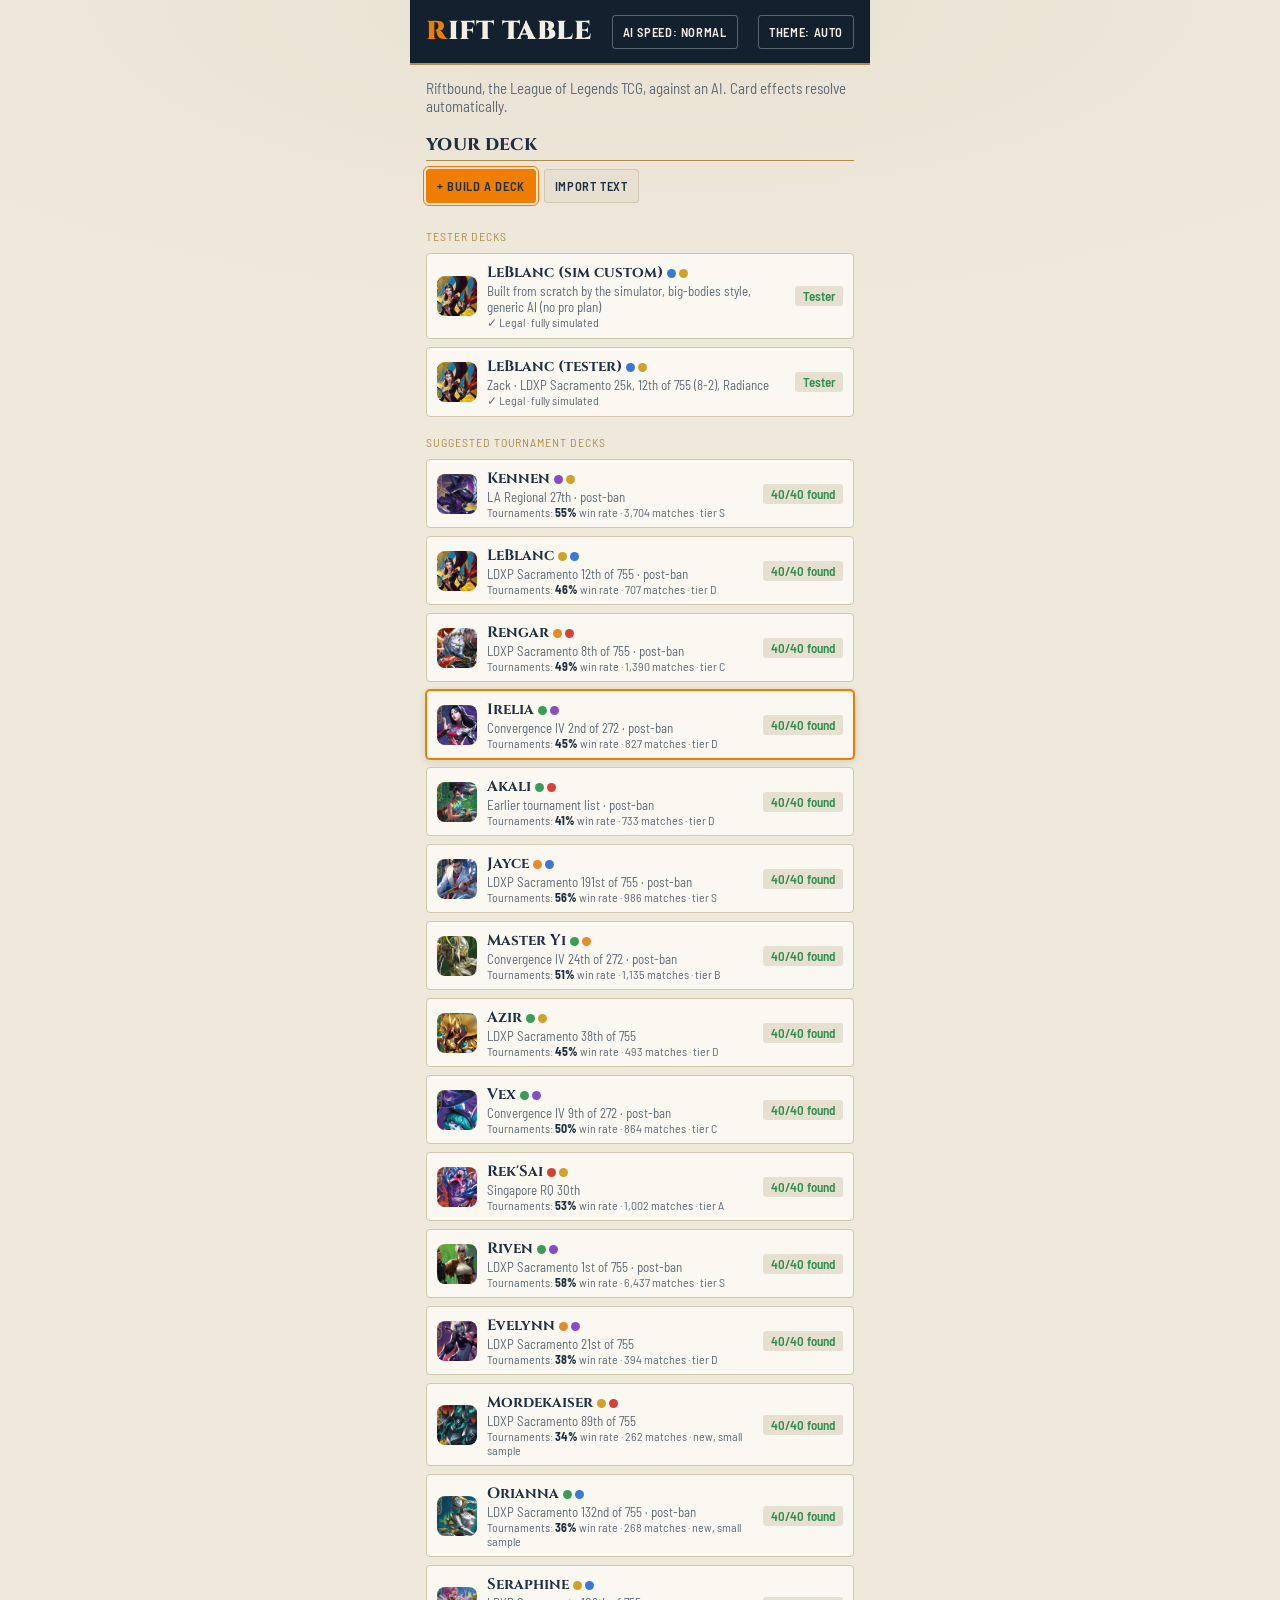
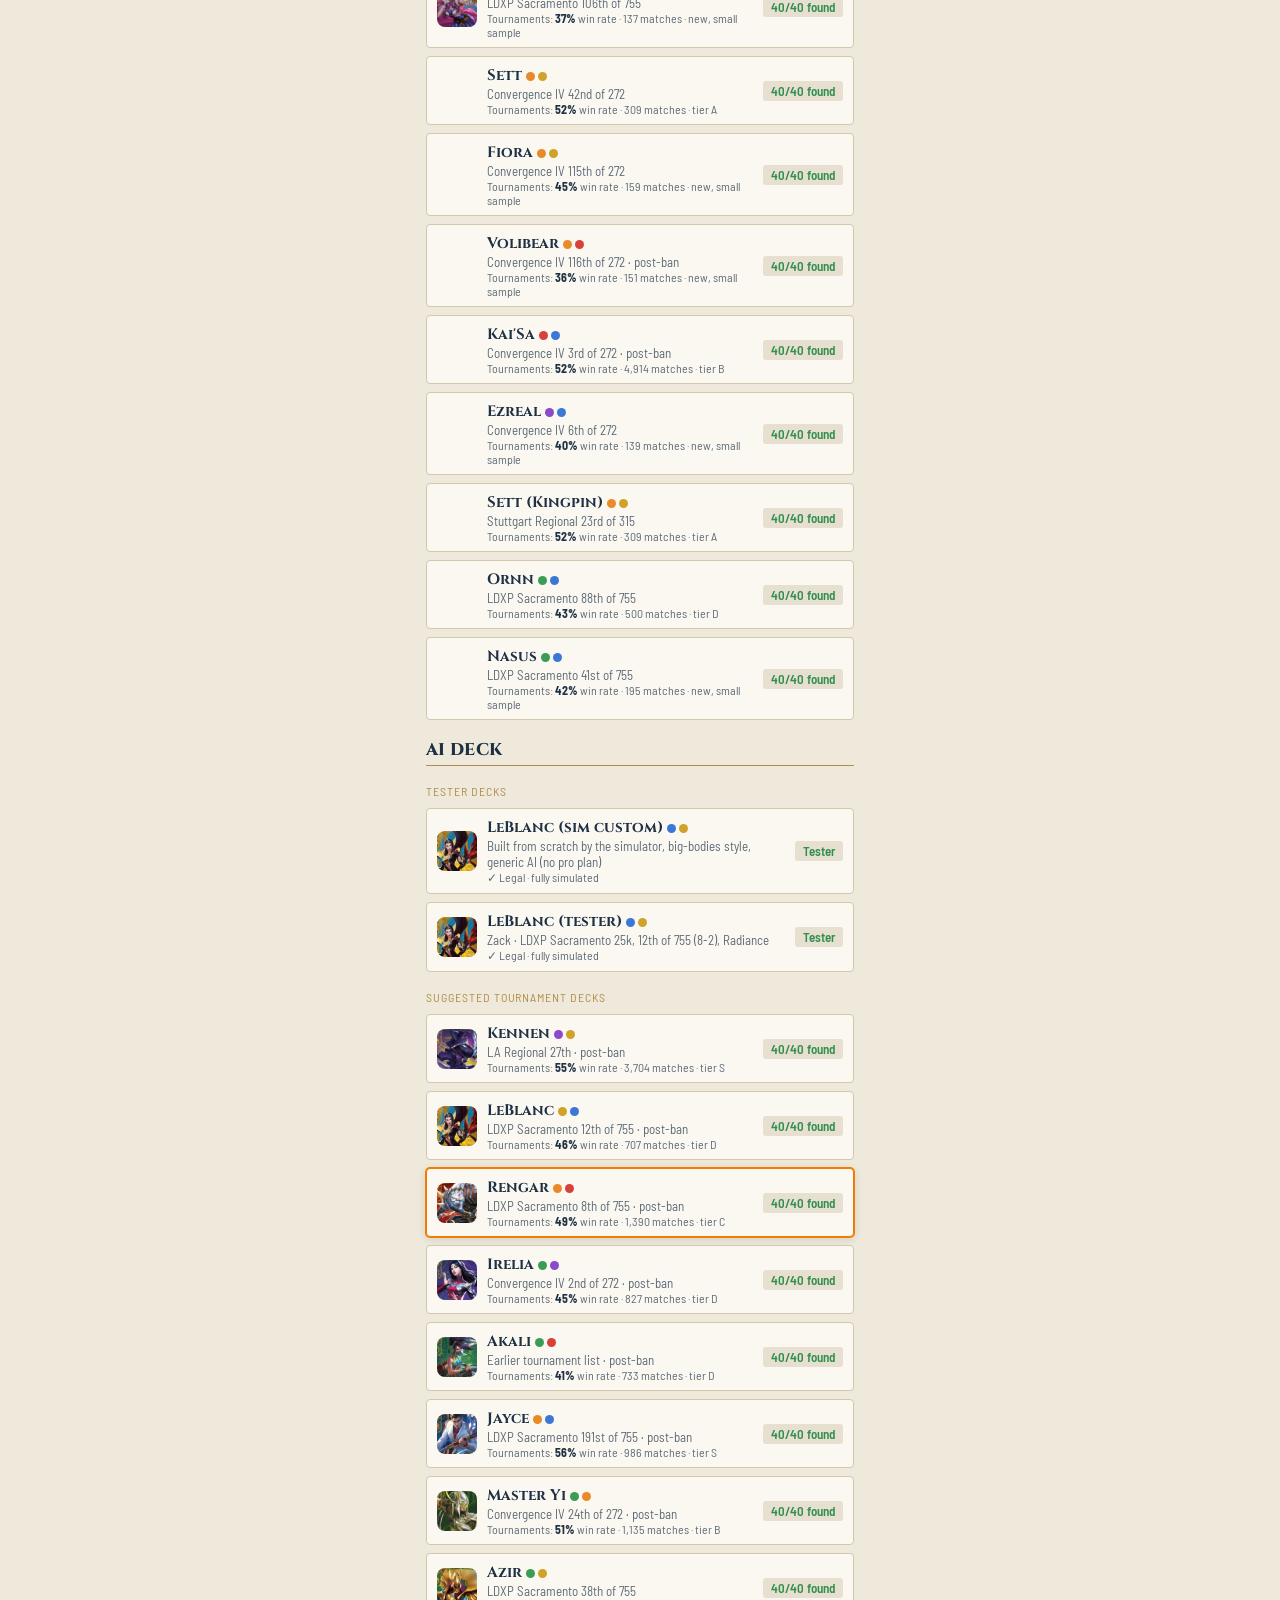
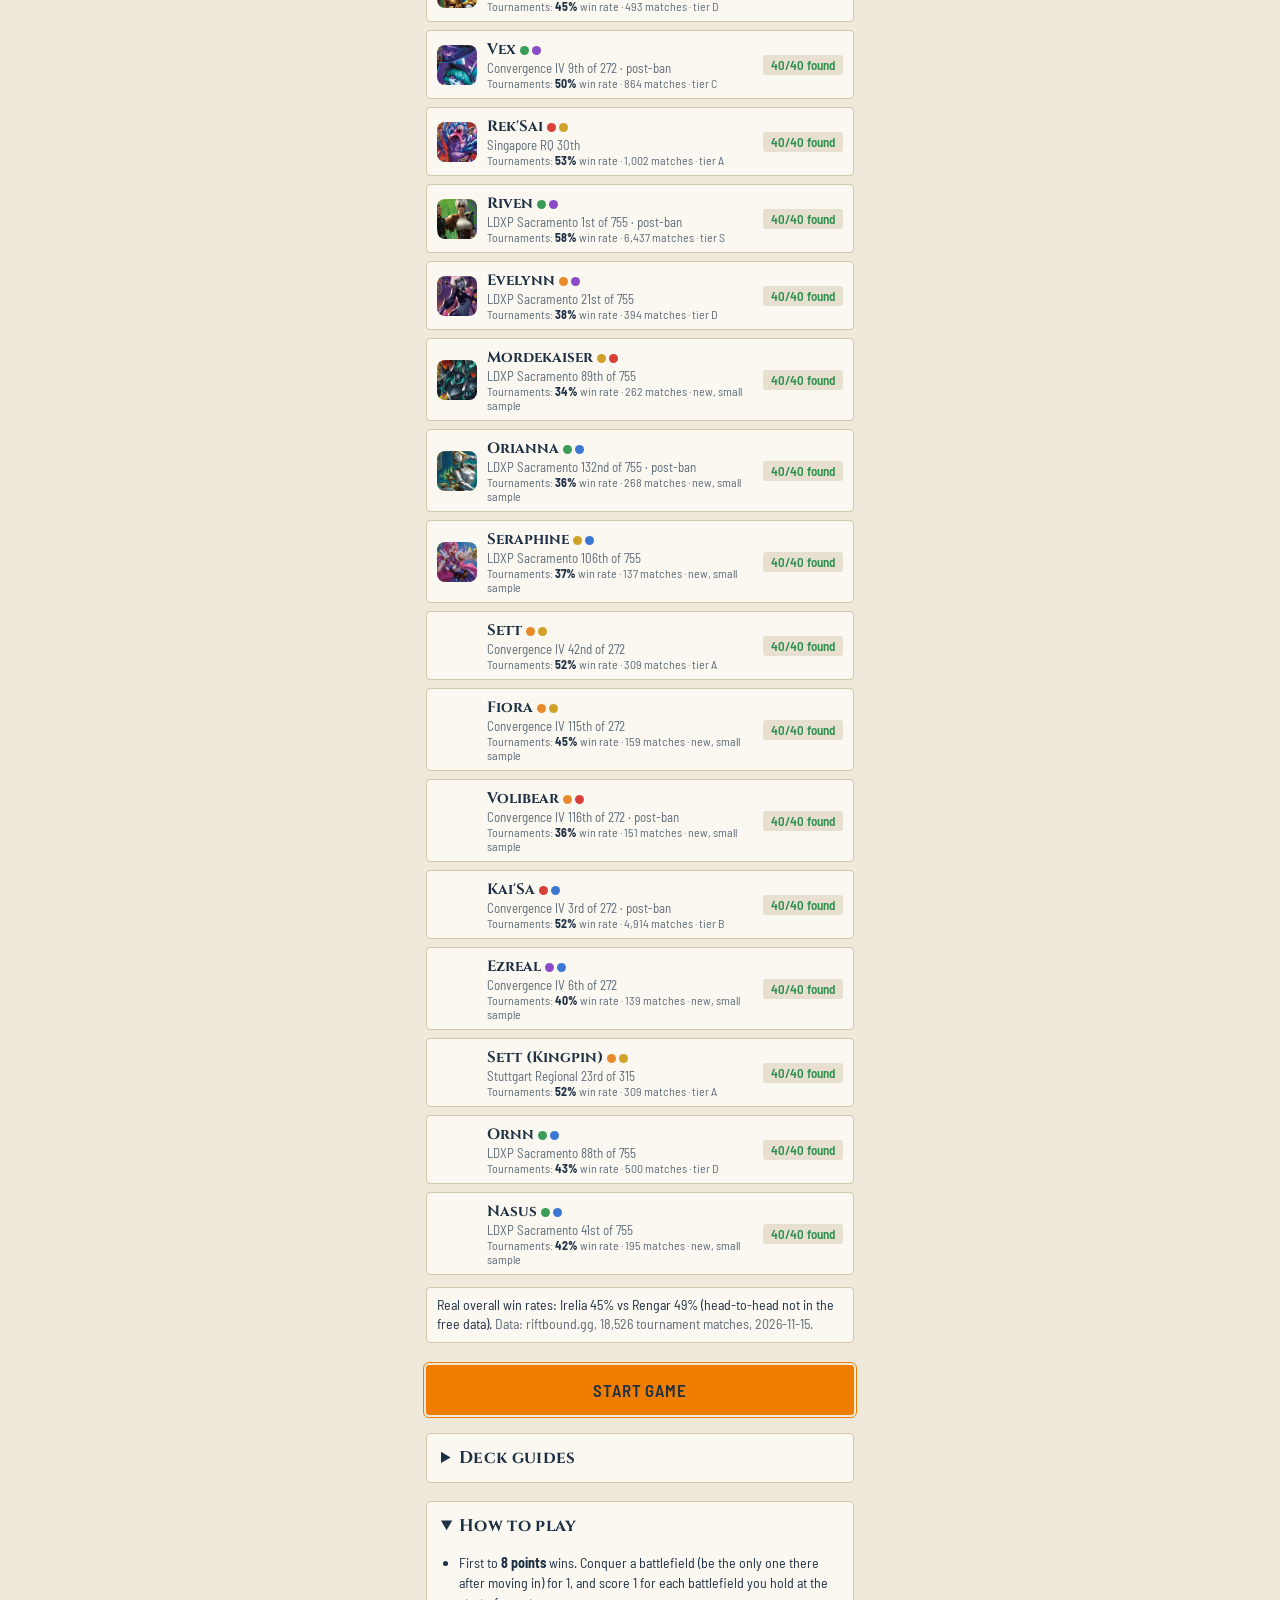
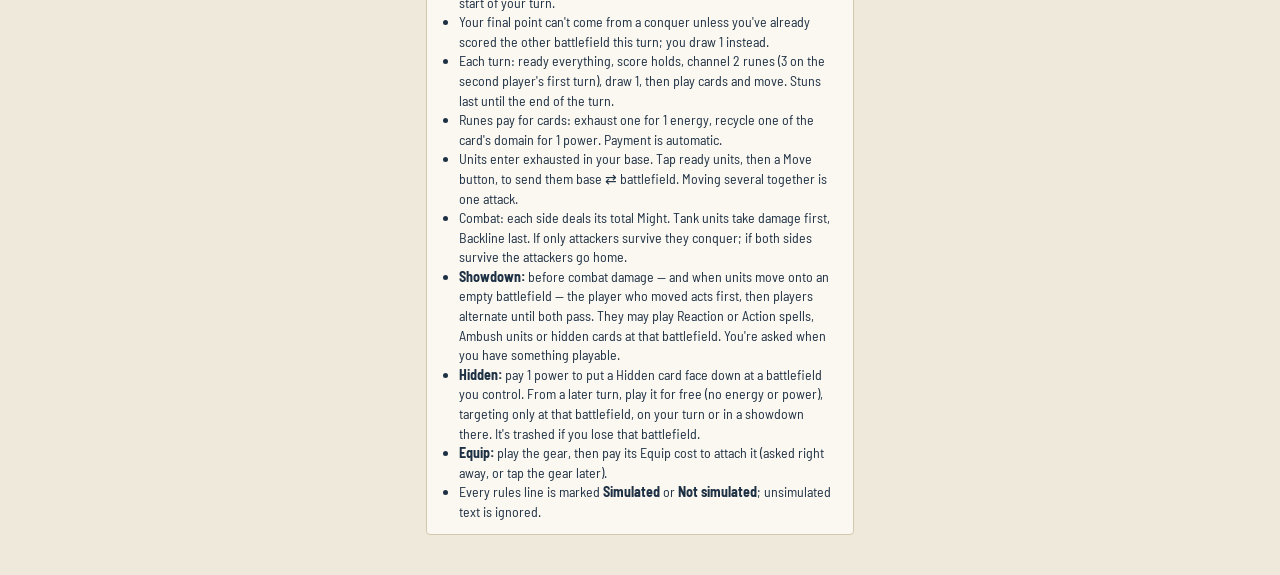
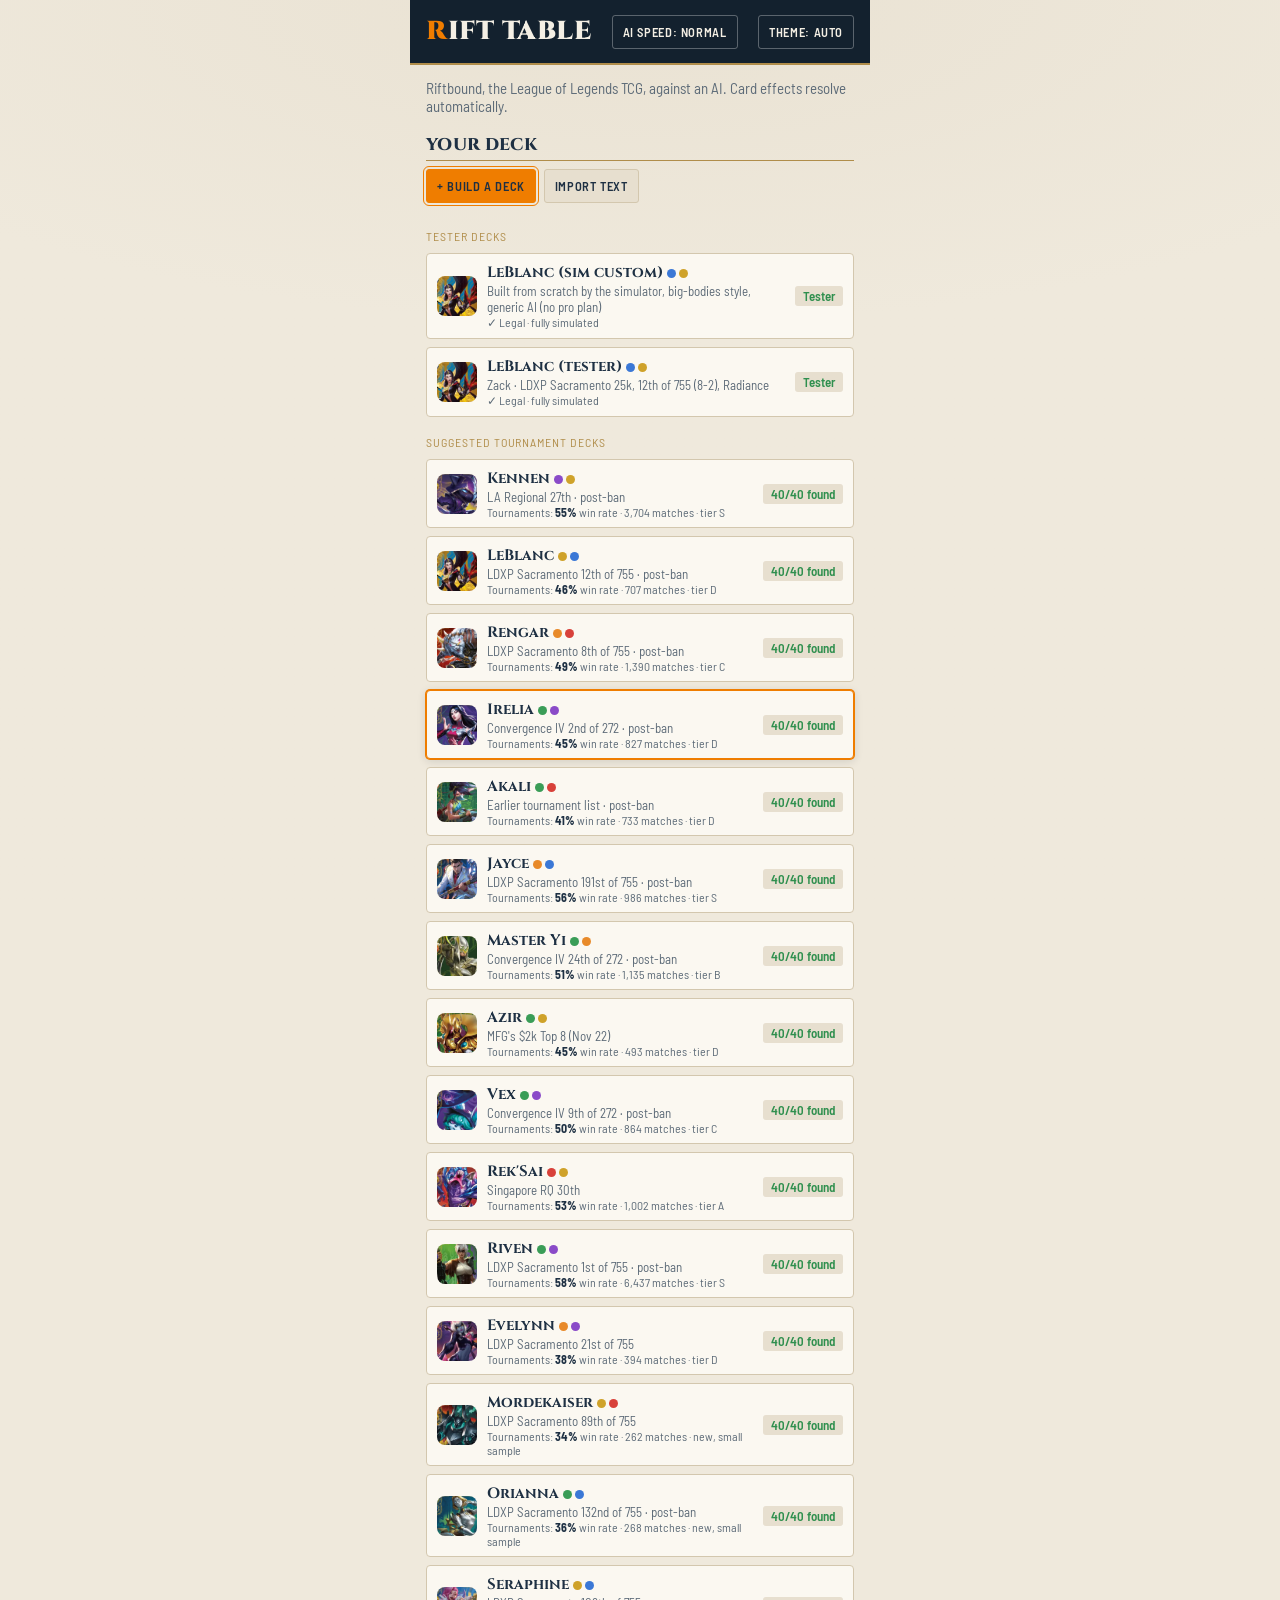
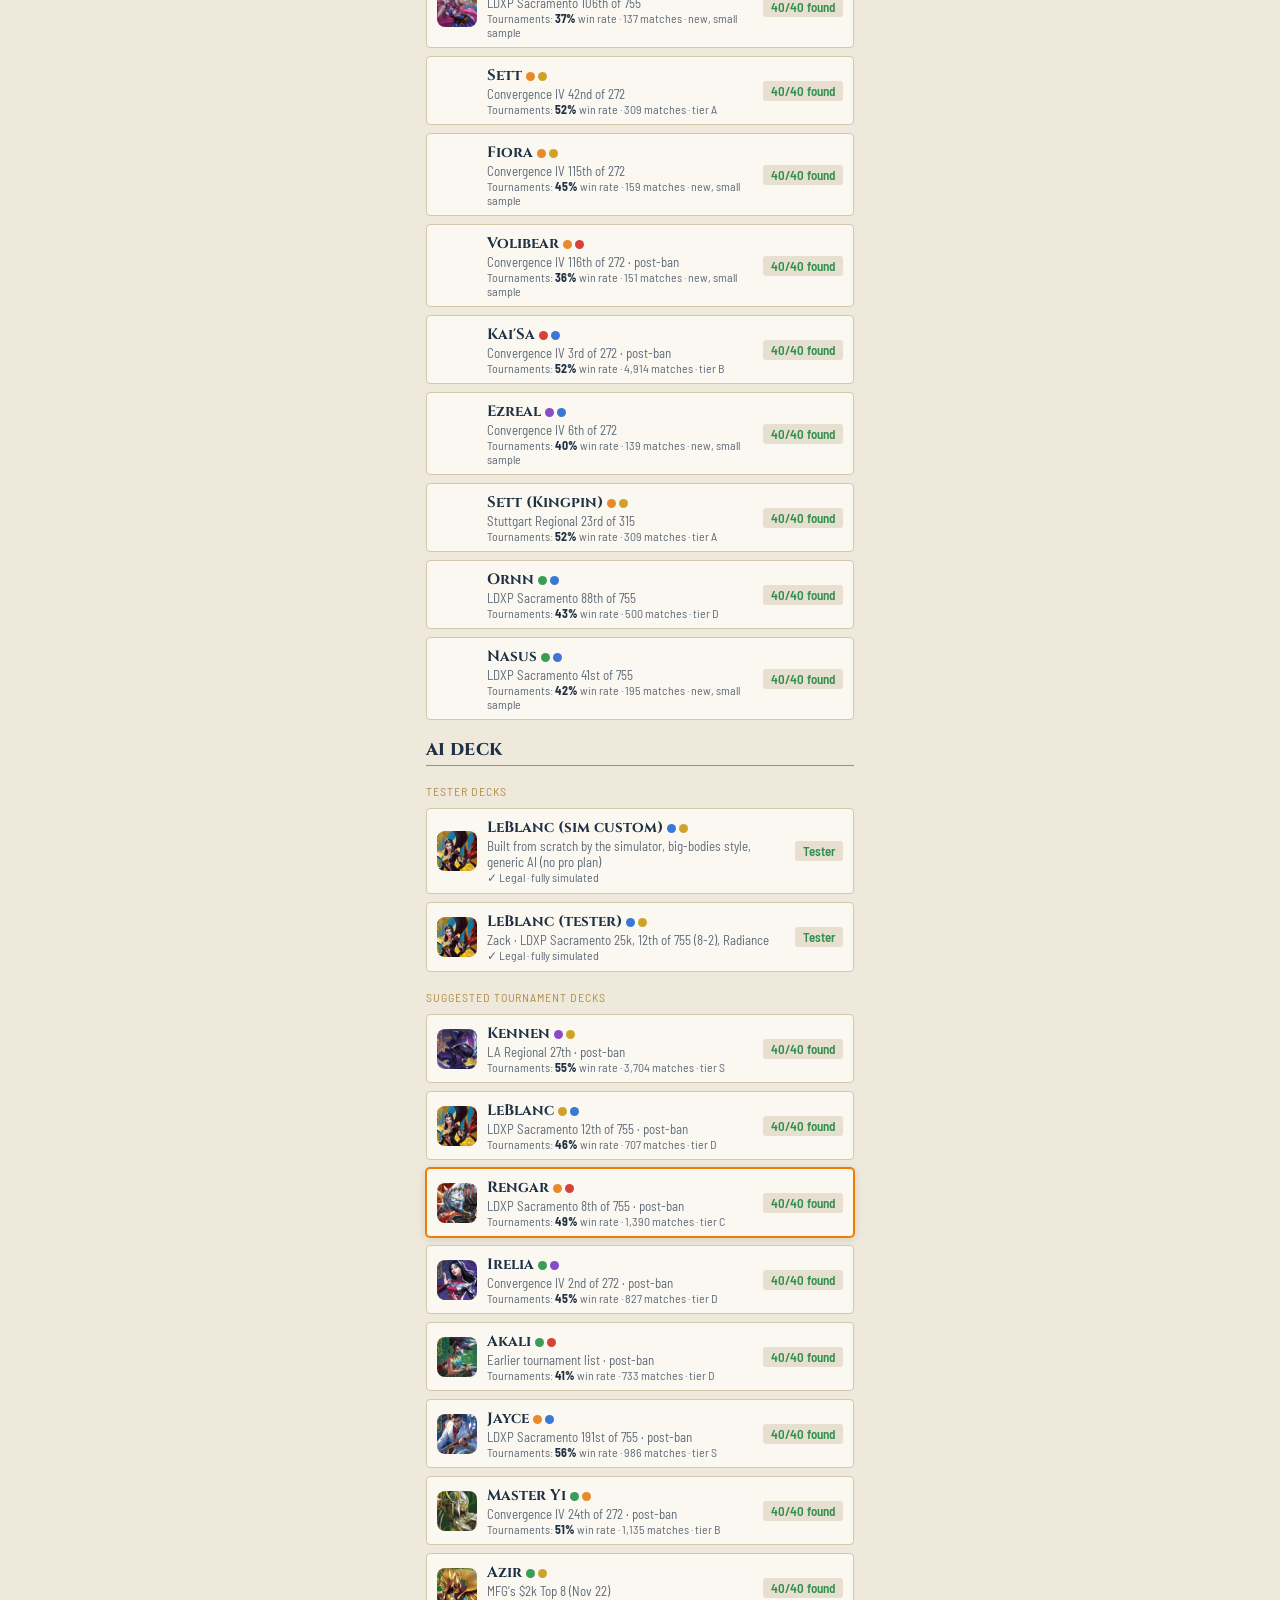
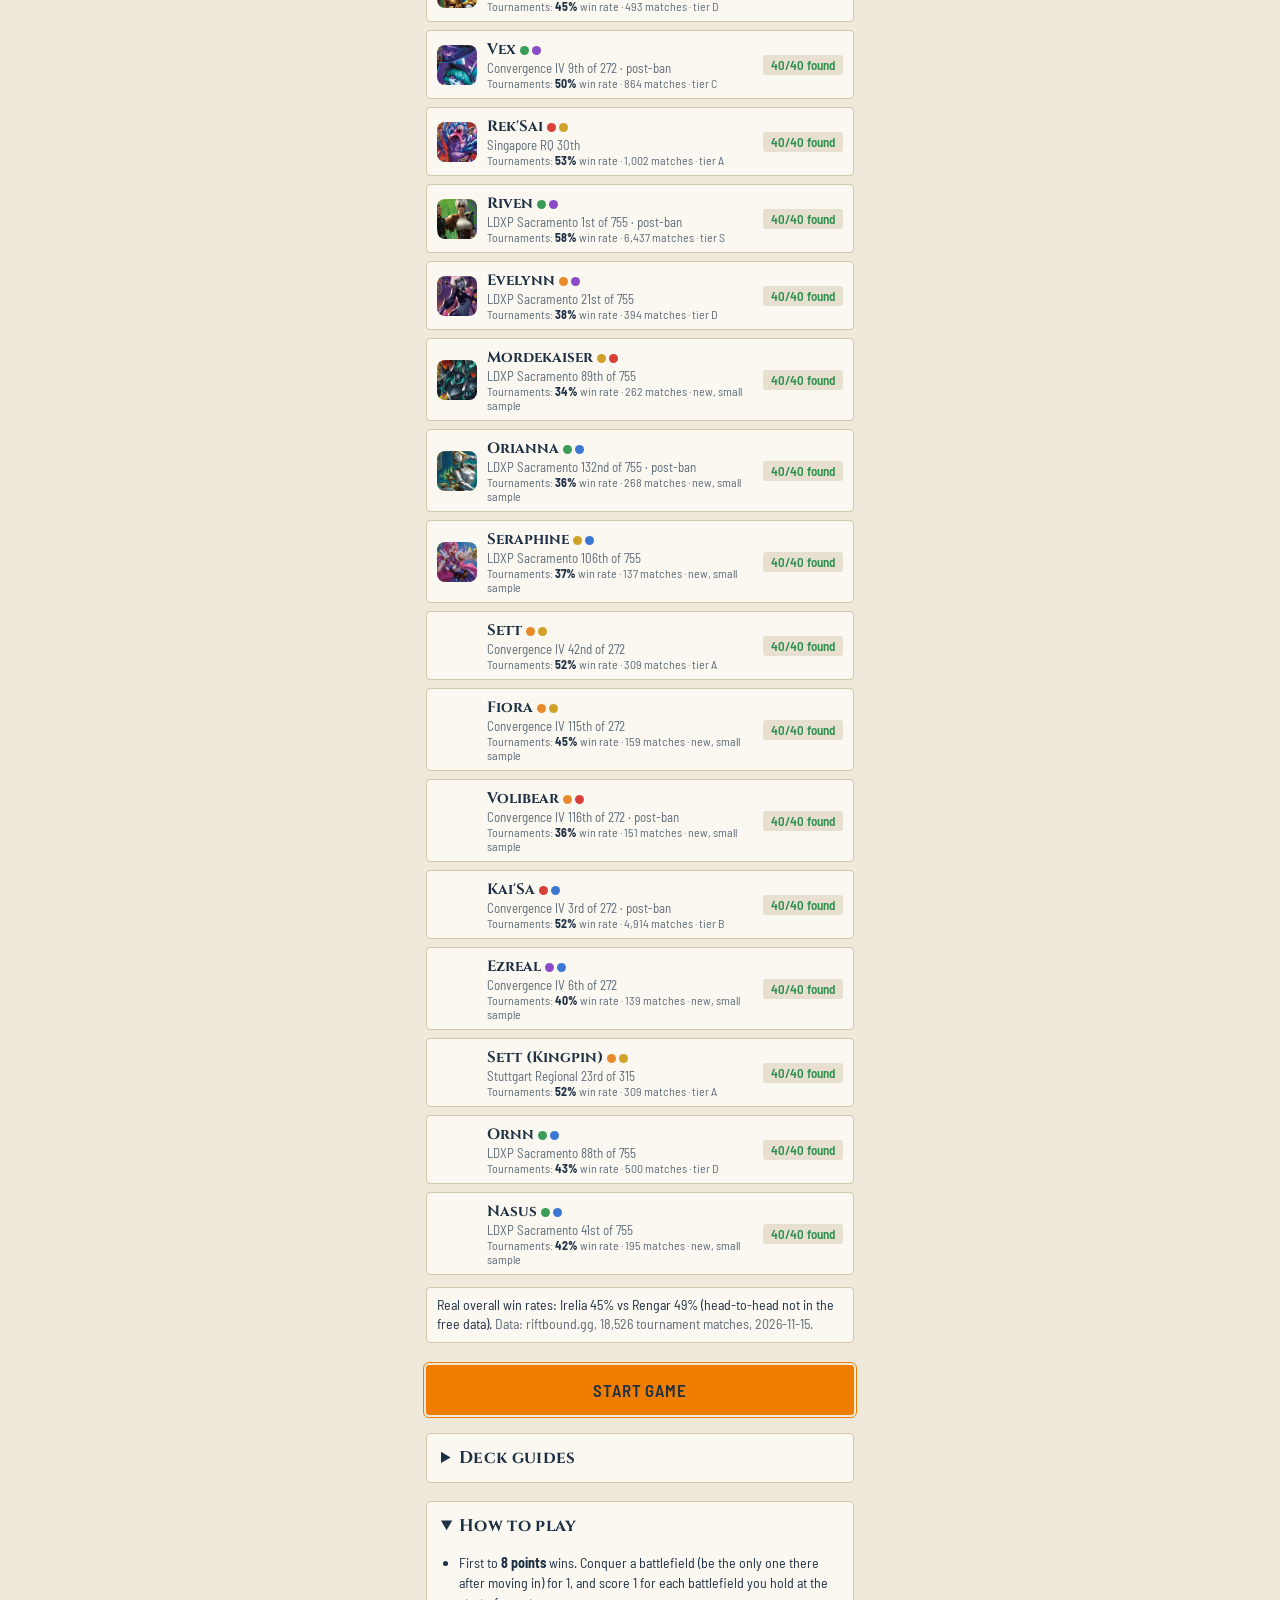
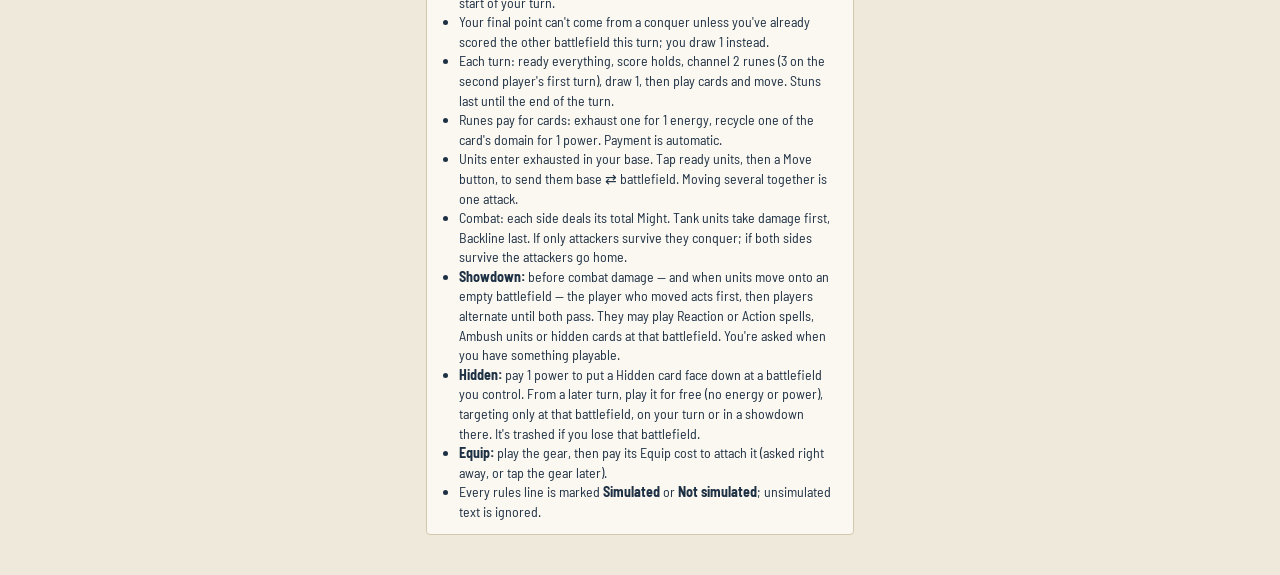
